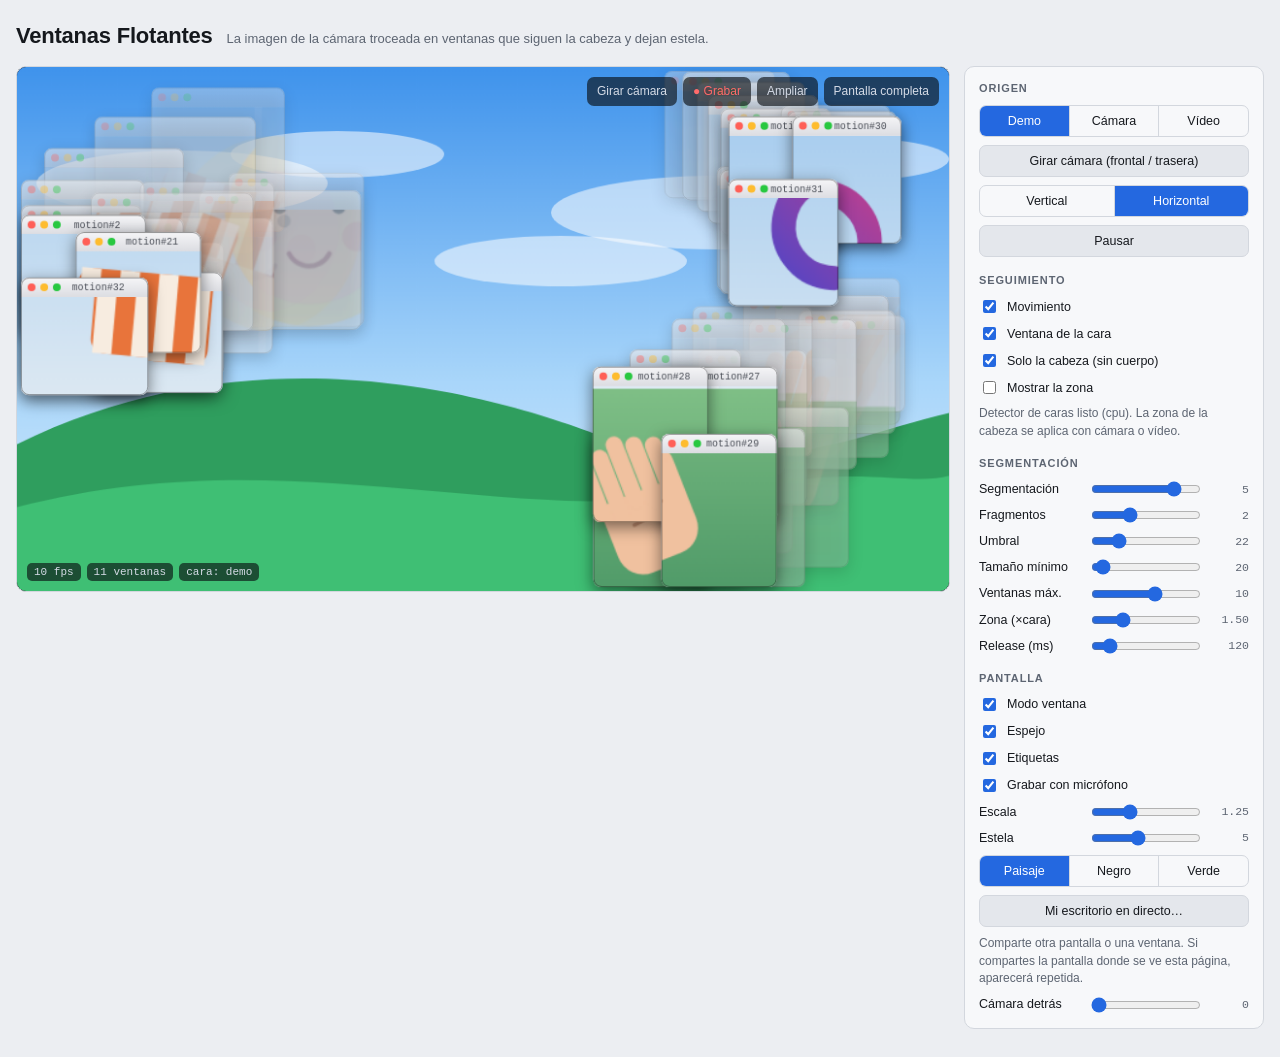
==== ventanas/index.html @ 67098de1 "Añade Ventanas Flotantes (PWA) en /ventanas Co-Authored-By: Claude Sonnet 5.5 <noreply@anthropic.com" ====
<!doctype html><html lang="es"><head><meta charset="utf-8">
<meta name="viewport" content="width=device-width,initial-scale=1,viewport-fit=cover">
<meta name="theme-color" content="#101216"><meta name="mobile-web-app-capable" content="yes">
<link rel="manifest" href="manifest.webmanifest"><link rel="icon" href="icon-192.png"><link rel="apple-touch-icon" href="icon-192.png">
<style>:root{color-scheme:light dark}body{margin:0;font-size:14px}</style></head><body><title>Ventanas Flotantes</title>
<meta name="claude:viewport-fit-sides" content="cover">
<style>
/* Concepto: escenario 16:9 a la izquierda y un inspector estilo macOS a la derecha. La cámara se trocea en ventanas con barra de título que siguen el movimiento de la cabeza y dejan estela. */
:root {
  --bg: #eceef2;
  --panel: #f7f8fa;
  --fg: #15181d;
  --muted: #5d6572;
  --line: #d3d7de;
  --accent: #2468e0;
  --accent-fg: #ffffff;
  --stage: #0b0d11;
  --chip: #e4e7ec;
  --warn: #8f5200;
  --hud-bg: rgba(8, 10, 14, 0.62);
  --hud-fg: #d5dbe6;
  --mono: ui-monospace, SFMono-Regular, Menlo, Consolas, monospace;
  --sans: -apple-system, BlinkMacSystemFont, "Segoe UI", Roboto, Helvetica, Arial, sans-serif;
}
@media (prefers-color-scheme: dark) {
  :root:not([data-theme="light"]) {
    --bg: #101216; --panel: #1a1d23; --fg: #e8ebf0; --muted: #9aa3b0; --line: #2b3039;
    --accent: #6ea2ff; --accent-fg: #0b1220; --stage: #06070a; --chip: #242932; --warn: #e0a24a;
    color-scheme: dark;
  }
}
:root[data-theme="dark"] {
  --bg: #101216; --panel: #1a1d23; --fg: #e8ebf0; --muted: #9aa3b0; --line: #2b3039;
  --accent: #6ea2ff; --accent-fg: #0b1220; --stage: #06070a; --chip: #242932; --warn: #e0a24a;
  color-scheme: dark;
}
body { background: var(--bg); color: var(--fg); font-family: var(--sans); font-size: 14px; line-height: 1.45; }
.app {
  max-width: 1280px; margin: 0 auto; padding-block: 20px 28px;
  padding-left: max(16px, env(safe-area-inset-left, 0px));
  padding-right: max(16px, env(safe-area-inset-right, 0px));
}
header { display: flex; flex-wrap: wrap; align-items: baseline; gap: 4px 14px; margin-bottom: 14px; }
h1 { font-size: 22px; font-weight: 650; letter-spacing: -0.01em; margin: 0; text-wrap: balance; }
.sub { margin: 0; color: var(--muted); font-size: 13px; }
.grid { display: grid; grid-template-columns: minmax(0, 1fr) 300px; gap: 16px; align-items: start; }
@media (max-width: 820px) { .grid { grid-template-columns: minmax(0, 1fr); } }
.stage-wrap {
  position: relative; background: var(--stage); border: 1px solid var(--line);
  border-radius: 10px; overflow: hidden; aspect-ratio: var(--ar, 16 / 9); max-width: 100%; width: min(100%, calc(78svh * var(--arn, 1.78))); margin-inline: auto;
}
canvas { width: 100%; height: 100%; display: block; }
.hud { position: absolute; left: 10px; bottom: 10px; display: flex; flex-wrap: wrap; gap: 6px; font: 11px var(--mono); font-variant-numeric: tabular-nums; }
.hud span { background: var(--hud-bg); color: var(--hud-fg); padding: 3px 7px; border-radius: 5px; }
.msg {
  position: absolute; left: 12px; right: 12px; top: 12px; background: var(--panel); color: var(--fg);
  border: 1px solid var(--line); border-radius: 8px; padding: 10px 12px; font-size: 12.5px;
}
.msg strong { color: var(--warn); }
.panel { background: var(--panel); border: 1px solid var(--line); border-radius: 10px; padding: 14px; display: flex; flex-direction: column; gap: 16px; min-width: 0; }
.panel h2 { margin: 0 0 8px; font-size: 11px; font-weight: 600; text-transform: uppercase; letter-spacing: 0.08em; color: var(--muted); }
.stack { display: flex; flex-direction: column; gap: 8px; }
.seg { display: flex; border: 1px solid var(--line); border-radius: 7px; overflow: hidden; }
.seg button { flex: 1; border: 0; background: transparent; color: var(--fg); font: inherit; font-size: 12.5px; padding: 6px 4px; cursor: pointer; }
.seg button + button { border-left: 1px solid var(--line); }
.seg button[aria-pressed="true"] { background: var(--accent); color: var(--accent-fg); }
button:focus-visible, input:focus-visible { outline: 2px solid var(--accent); outline-offset: 2px; }
.btn { border: 1px solid var(--line); background: var(--chip); color: var(--fg); font: inherit; font-size: 12.5px; padding: 6px 10px; border-radius: 7px; cursor: pointer; }
.btn:hover { border-color: var(--accent); }
.row { display: grid; grid-template-columns: 104px minmax(0, 1fr) 40px; gap: 8px; align-items: center; font-size: 12.5px; }
.row output { font: 11.5px var(--mono); font-variant-numeric: tabular-nums; text-align: right; color: var(--muted); }
.check { display: flex; align-items: center; gap: 8px; font-size: 12.5px; }
input[type="range"], input[type="checkbox"] { accent-color: var(--accent); }
input[type="range"] { width: 100%; min-width: 0; margin: 0; }
.note { margin: 0; font-size: 12px; color: var(--muted); }
.tools { position: absolute; left: 10px; right: 10px; top: 10px; display: flex; flex-wrap: wrap; justify-content: flex-end; gap: 6px; z-index: 6; transition: opacity .25s; }
.tools .btn { background: var(--hud-bg); color: var(--hud-fg); border-color: transparent; font-size: 12px; padding: 5px 9px; }
.btn.rec { color: #ff6b6b; }
.btn.rec.on { background: #d93025; color: #fff; }
.tools .btn.rec.on { background: #d93025; color: #fff; }
.tools .btn:hover { border-color: var(--hud-fg); }
.msg { top: 50px; }
.shell.full { position: fixed; inset: 0; z-index: 100; background: #000; }
.shell.full .grid { display: block; height: 100%; }
.shell.full .stage-wrap { width: 100%; max-width: none; margin: 0; height: 100%; aspect-ratio: auto; border: 0; border-radius: 0; background: #000; }
.shell.full canvas { object-fit: contain; }
.shell.full .panel { display: none; }
.shell.full.show-panel .panel { display: flex; position: absolute; right: 12px; top: 56px; width: min(300px, calc(100% - 24px)); max-height: calc(100% - 72px); overflow: auto; z-index: 7; }
.shell.full.idle { cursor: none; }
.shell.full.idle .tools { opacity: 0; pointer-events: none; }
@media (pointer: coarse) {
  .btn, .tools .btn { font-size: 14px; padding: 10px 12px; }
  .seg button { padding: 11px 4px; font-size: 14px; }
  .check { font-size: 14px; padding: 4px 0; }
  .row { font-size: 14px; }
  input[type="range"] { height: 30px; }
  input[type="checkbox"] { width: 20px; height: 20px; }
}
@media (max-width: 820px) { .app { padding-block: 10px 20px; } .sub { display: none; } h1 { font-size: 19px; } header { margin-bottom: 8px; } }
</style>

<main class="app">
  <header>
    <h1>Ventanas Flotantes</h1>
    <p class="sub">La imagen de la cámara troceada en ventanas que siguen la cabeza y dejan estela.</p>
  </header>

  <div class="shell" id="shell">
  <div class="grid">
    <section class="stage-wrap" aria-label="Escenario">
      <canvas id="stage" width="960" height="540"></canvas>
      <div class="tools">
        <button type="button" class="btn flipBtn" id="flipTool" title="Cámara frontal o trasera">Girar cámara</button>
        <button type="button" class="btn rec" id="recBtn" title="Tecla R">● Grabar</button>
        <button type="button" class="btn" id="expand" title="Llena el reproductor">Ampliar</button>
        <button type="button" class="btn" id="fsBtn" title="Tecla F">Pantalla completa</button>
        <button type="button" class="btn" id="ctrlBtn" hidden title="Tecla P">Controles</button>
        <button type="button" class="btn" id="exitBtn" hidden title="Tecla Esc">Salir</button>
      </div>
      <div class="hud"><span id="fps">-- fps</span><span id="count">0 ventanas</span><span id="faceStat">cara: --</span></div>
      <div class="msg" id="msg" hidden></div>
    </section>

    <aside class="panel" aria-label="Controles">
      <div>
        <h2>Origen</h2>
        <div class="stack">
          <div class="seg" role="group" aria-label="Origen de vídeo">
            <button type="button" data-src="demo" aria-pressed="true">Demo</button>
            <button type="button" data-src="camera" aria-pressed="false">Cámara</button>
            <button type="button" data-src="file" aria-pressed="false">Vídeo</button>
          </div>
          <button type="button" class="btn" id="pick" hidden>Elegir un vídeo…</button>
          <input type="file" id="file" accept="video/*" hidden>
          <button type="button" class="btn flipBtn">Girar cámara (frontal / trasera)</button>
          <div class="seg" role="group" aria-label="Formato"><button type="button" data-ar="v" aria-pressed="false">Vertical</button><button type="button" data-ar="h" aria-pressed="false">Horizontal</button></div>
          <button type="button" class="btn" id="pause">Pausar</button>
        </div>
      </div>

      <div>
        <h2>Seguimiento</h2>
        <div class="stack">
          <label class="check"><input type="checkbox" id="trackMotion" checked> Movimiento</label>
          <label class="check"><input type="checkbox" id="trackFace" checked disabled> Ventana de la cara</label>
          <label class="check"><input type="checkbox" id="roiOnly" checked disabled> Solo la cabeza (sin cuerpo)</label>
          <label class="check"><input type="checkbox" id="showZone"> Mostrar la zona</label>
          <p class="note" id="faceNote" hidden></p>
        </div>
      </div>

      <div>
        <h2>Segmentación</h2>
        <div class="stack">
          <label class="row" for="seg"><span>Segmentación</span><input type="range" id="seg" min="1" max="6" value="5"><output id="segO">5</output></label>
          <label class="row" for="split"><span>Fragmentos</span><input type="range" id="split" min="1" max="4" value="2"><output id="splitO">2</output></label>
          <label class="row" for="thr"><span>Umbral</span><input type="range" id="thr" min="6" max="80" value="22"><output id="thrO">22</output></label>
          <label class="row" for="minSize"><span>Tamaño mínimo</span><input type="range" id="minSize" min="4" max="400" value="20"><output id="minSizeO">20</output></label>
          <label class="row" for="maxWin"><span>Ventanas máx.</span><input type="range" id="maxWin" min="1" max="16" value="10"><output id="maxWinO">10</output></label>
          <label class="row" for="zone"><span>Zona (×cara)</span><input type="range" id="zone" min="100" max="300" value="150"><output id="zoneO">1.50</output></label>
          <label class="row" for="release"><span>Release (ms)</span><input type="range" id="release" min="0" max="1000" step="10" value="120"><output id="releaseO">120</output></label>
        </div>
      </div>

      <div>
        <h2>Pantalla</h2>
        <div class="stack">
          <label class="check"><input type="checkbox" id="windowed" checked> Modo ventana</label>
          <label class="check"><input type="checkbox" id="mirror" checked> Espejo</label>
          <label class="check"><input type="checkbox" id="labels" checked> Etiquetas</label>
          <label class="check"><input type="checkbox" id="recAudio" checked> Grabar con micrófono</label>
          <label class="row" for="scale"><span>Escala</span><input type="range" id="scale" min="60" max="260" value="125"><output id="scaleO">1.25</output></label>
          <label class="row" for="trail"><span>Estela</span><input type="range" id="trail" min="0" max="12" value="5"><output id="trailO">5</output></label>
          <div class="seg" role="group" aria-label="Fondo del escenario"><button type="button" data-wall="landscape" aria-pressed="true">Paisaje</button><button type="button" data-wall="black" aria-pressed="false">Negro</button><button type="button" data-wall="green" aria-pressed="false">Verde</button></div>
          <button type="button" class="btn" data-wall="live" aria-pressed="false" id="liveDesk">Mi escritorio en directo…</button>
          <p class="note" id="liveNote">Comparte otra pantalla o una ventana. Si compartes la pantalla donde se ve esta página, aparecerá repetida.</p>
          <label class="row" for="bg"><span>Cámara detrás</span><input type="range" id="bg" min="0" max="100" value="0"><output id="bgO">0</output></label>
        </div>
      </div>
    </aside>
  </div>
  </div>
</main>

<script>/*
  Face-API
  homepage: <https://github.com/vladmandic/face-api>
  author: <https://github.com/vladmandic>'
*/

"use strict";var faceapi=(()=>{var ux=Object.defineProperty;var YD=Object.getOwnPropertyDescriptor;var ZD=Object.getOwnPropertyNames;var JD=Object.prototype.hasOwnProperty;var QD=(e=>typeof require!="undefined"?require:typeof Proxy!="undefined"?new Proxy(e,{get:(t,n)=>(typeof require!="undefined"?require:t)[n]}):e)(function(e){if(typeof require!="undefined")return require.apply(this,arguments);throw new Error('Dynamic require of "'+e+'" is not supported')});var Dh=(e,t)=>{for(var n in t)ux(e,n,{get:t[n],enumerable:!0})},eR=(e,t,n,a)=>{if(t&&typeof t=="object"||typeof t=="function")for(let r of ZD(t))!JD.call(e,r)&&r!==n&&ux(e,r,{get:()=>t[r],enumerable:!(a=YD(t,r))||a.enumerable});return e};var tR=e=>eR(ux({},"__esModule",{value:!0}),e);var ige={};Dh(ige,{AgeGenderNet:()=>Kd,BoundingBox:()=>sl,Box:()=>ot,ComposableTask:()=>Sa,ComputeAllFaceDescriptorsTask:()=>Xr,ComputeFaceDescriptorsTaskBase:()=>Jd,ComputeSingleFaceDescriptorTask:()=>Yr,DetectAllFaceLandmarksTask:()=>eh,DetectAllFacesTask:()=>Up,DetectFaceLandmarksTaskBase:()=>Qd,DetectFacesTaskBase:()=>nh,DetectSingleFaceLandmarksTask:()=>th,DetectSingleFaceTask:()=>ah,Dimensions:()=>wn,FACE_EXPRESSION_LABELS:()=>Ok,FaceDetection:()=>vt,FaceDetectionNet:()=>Gk,FaceExpressionNet:()=>jd,FaceExpressions:()=>qr,FaceLandmark68Net:()=>ml,FaceLandmark68TinyNet:()=>Xd,FaceLandmarkNet:()=>Bk,FaceLandmarks:()=>ia,FaceLandmarks5:()=>Ik,FaceLandmarks68:()=>ol,FaceMatch:()=>Ep,FaceMatcher:()=>rh,FaceRecognitionNet:()=>fl,Gender:()=>vg,LabeledBox:()=>Ap,LabeledFaceDescriptors:()=>vr,NetInput:()=>kr,NeuralNetwork:()=>pn,ObjectDetection:()=>Ur,Point:()=>Re,PredictedBox:()=>Sk,Rect:()=>il,SsdMobilenetv1:()=>Ls,SsdMobilenetv1Options:()=>Ia,TinyFaceDetector:()=>vl,TinyFaceDetectorOptions:()=>Zd,TinyYolov2:()=>yl,TinyYolov2Options:()=>er,allFaces:()=>age,allFacesSsdMobilenetv1:()=>fD,allFacesTinyYolov2:()=>nge,awaitMediaLoaded:()=>Fk,bufferToImage:()=>$k,computeFaceDescriptor:()=>Vfe,createCanvas:()=>cl,createCanvasFromMedia:()=>Ud,createFaceDetectionNet:()=>Mfe,createFaceRecognitionNet:()=>Sfe,createSsdMobilenetv1:()=>eD,createTinyFaceDetector:()=>rge,createTinyYolov2:()=>Lfe,detectAllFaces:()=>Eg,detectFaceLandmarks:()=>hD,detectFaceLandmarksTiny:()=>Bfe,detectLandmarks:()=>ege,detectSingleFace:()=>tge,draw:()=>zk,env:()=>tt,euclideanDistance:()=>jk,extendWithAge:()=>Sg,extendWithFaceDescriptor:()=>Ig,extendWithFaceDetection:()=>ll,extendWithFaceExpressions:()=>gg,extendWithFaceLandmarks:()=>zp,extendWithGender:()=>Ng,extractFaceTensors:()=>Dp,extractFaces:()=>$p,fetchImage:()=>pfe,fetchJson:()=>Mk,fetchNetWeights:()=>cfe,fetchOrThrow:()=>Hr,fetchVideo:()=>dfe,getContext2dOrThrow:()=>Hn,getMediaDimensions:()=>pl,imageTensorToCanvas:()=>Dk,imageToSquare:()=>Rk,inverseSigmoid:()=>afe,iou:()=>xk,isMediaElement:()=>lg,isMediaLoaded:()=>Vd,isWithAge:()=>Nfe,isWithFaceDetection:()=>wr,isWithFaceExpressions:()=>Lk,isWithFaceLandmarks:()=>hl,isWithGender:()=>Tfe,loadAgeGenderModel:()=>Zfe,loadFaceDetectionModel:()=>Jfe,loadFaceExpressionModel:()=>Yfe,loadFaceLandmarkModel:()=>jfe,loadFaceLandmarkTinyModel:()=>Kfe,loadFaceRecognitionModel:()=>Xfe,loadSsdMobilenetv1Model:()=>mD,loadTinyFaceDetectorModel:()=>Hfe,loadTinyYolov2Model:()=>qfe,loadWeightMap:()=>Pk,locateFaces:()=>Qfe,matchDimensions:()=>hfe,minBbox:()=>vk,nets:()=>nt,nonMaxSuppression:()=>wk,normalize:()=>Ja,padToSquare:()=>kk,predictAgeAndGender:()=>Gfe,recognizeFaceExpressions:()=>Ufe,resizeResults:()=>gD,resolveInput:()=>ul,shuffleArray:()=>nfe,sigmoid:()=>zd,ssdMobilenetv1:()=>dD,tf:()=>Oe,tinyFaceDetector:()=>zfe,tinyYolov2:()=>Wfe,toNetInput:()=>wt,utils:()=>yk,validateConfig:()=>Hk,version:()=>sge});var Oe={};Dh(Oe,{Abs:()=>lu,Acos:()=>Ti,Acosh:()=>Ci,AdadeltaOptimizer:()=>Gw,AdagradOptimizer:()=>Hw,AdamOptimizer:()=>qw,AdamaxOptimizer:()=>jw,Add:()=>Is,AddN:()=>_i,All:()=>uu,Any:()=>pu,ArgMax:()=>cu,ArgMin:()=>du,Asin:()=>Ei,Asinh:()=>Ai,Atan:()=>Fi,Atan2:()=>Di,Atanh:()=>$i,AvgPool:()=>Ri,AvgPool3D:()=>hu,AvgPool3DGrad:()=>Lc,AvgPoolGrad:()=>Oc,BackendWasm:()=>E$,BatchMatMul:()=>Mi,BatchToSpaceND:()=>mu,Bincount:()=>fu,BitwiseAnd:()=>gu,BroadcastArgs:()=>zc,BroadcastTo:()=>aN,Callback:()=>DC,CallbackList:()=>M2,Cast:()=>Pi,Ceil:()=>Oi,ClipByValue:()=>Ss,Complex:()=>Om,ComplexAbs:()=>Wc,Concat:()=>bu,Conv2D:()=>Li,Conv2DBackpropFilter:()=>Lm,Conv2DBackpropInput:()=>zi,Conv3D:()=>Wi,Conv3DBackpropFilterV2:()=>yu,Conv3DBackpropInputV2:()=>xu,Cos:()=>Bi,Cosh:()=>Vi,CropAndResize:()=>wu,Cumprod:()=>vu,Cumsum:()=>Ui,CustomCallback:()=>O2,DataStorage:()=>Rm,DenseBincount:()=>Bc,DepthToSpace:()=>ku,DepthwiseConv2dNative:()=>Gi,DepthwiseConv2dNativeBackpropFilter:()=>zm,DepthwiseConv2dNativeBackpropInput:()=>Wm,Diag:()=>Vc,Dilation2D:()=>Hi,Dilation2DBackpropFilter:()=>Ul,Dilation2DBackpropInput:()=>Vl,Draw:()=>Av,ENV:()=>_v,EarlyStopping:()=>RC,Einsum:()=>Bm,Elu:()=>ji,EluGrad:()=>Iu,Environment:()=>tN,Equal:()=>Su,Erf:()=>Ki,Exp:()=>Xi,ExpandDims:()=>Nu,Expm1:()=>Yi,FFT:()=>Vm,Fill:()=>Uc,FlipLeftRight:()=>Tu,Floor:()=>Zi,FloorDiv:()=>Ji,FromPixels:()=>im,FusedBatchNorm:()=>Qi,FusedConv2D:()=>li,FusedDepthwiseConv2D:()=>ui,GPGPUContext:()=>tm,GatherNd:()=>_u,GatherV2:()=>Cu,GraphModel:()=>$1,Greater:()=>Eu,GreaterEqual:()=>eo,History:()=>P2,IFFT:()=>Um,Identity:()=>to,Imag:()=>Gm,InputSpec:()=>Bt,IsFinite:()=>no,IsInf:()=>ao,IsNan:()=>ro,KernelBackend:()=>Mc,LRN:()=>lo,LRNGrad:()=>Pu,LayerVariable:()=>_2,LayersModel:()=>Dr,LeakyRelu:()=>so,Less:()=>Au,LessEqual:()=>Fu,LinSpace:()=>$u,Log:()=>io,Log1p:()=>oo,LogSoftmax:()=>sN,LogicalAnd:()=>Du,LogicalNot:()=>Ru,LogicalOr:()=>Mu,LogicalXor:()=>rN,LowerBound:()=>qR,MathBackendCPU:()=>Yf,MathBackendWebGL:()=>Qf,MatrixBandPart:()=>jR,Max:()=>uo,MaxPool:()=>co,MaxPool3D:()=>Ou,MaxPool3DGrad:()=>Hc,MaxPoolGrad:()=>Gc,MaxPoolWithArgmax:()=>qc,Maximum:()=>po,Mean:()=>ho,Min:()=>mo,Minimum:()=>fo,MirrorPad:()=>go,Mod:()=>bo,MomentumOptimizer:()=>Kw,Multinomial:()=>Lu,Multiply:()=>yo,Neg:()=>zu,NonMaxSuppressionV3:()=>Bu,NonMaxSuppressionV4:()=>Vu,NonMaxSuppressionV5:()=>Uu,NotEqual:()=>Wu,OP_SCOPE_SUFFIX:()=>Dv,OneHot:()=>xo,OnesLike:()=>Gu,Optimizer:()=>zr,OptimizerConstructors:()=>c2,Pack:()=>Hu,PadV2:()=>vo,Pool:()=>KR,Pow:()=>wo,Prelu:()=>ko,Prod:()=>Io,RMSPropOptimizer:()=>Xw,RNN:()=>br,RaggedGather:()=>Hm,RaggedRange:()=>qm,RaggedTensorToTensor:()=>jm,Range:()=>jc,Rank:()=>_x,Real:()=>Km,RealDiv:()=>qi,Reciprocal:()=>So,Reduction:()=>In,Relu:()=>No,Relu6:()=>_o,Reshape:()=>qu,ResizeBilinear:()=>Co,ResizeBilinearGrad:()=>Ku,ResizeNearestNeighbor:()=>To,ResizeNearestNeighborGrad:()=>ju,Reverse:()=>Eo,RotateWithOffset:()=>up,Round:()=>Ao,Rsqrt:()=>Fo,SGDOptimizer:()=>Af,ScatterNd:()=>Xu,SearchSorted:()=>Zu,Select:()=>Ju,Selu:()=>$o,Sequential:()=>tu,Sigmoid:()=>Po,Sign:()=>Mo,Sin:()=>Do,Sinh:()=>Ro,Slice:()=>Qu,Softmax:()=>Wo,Softplus:()=>Oo,SpaceToBatchND:()=>ep,SparseFillEmptyRows:()=>Kc,SparseReshape:()=>np,SparseSegmentMean:()=>Xc,SparseSegmentSum:()=>Yc,SparseToDense:()=>ap,SplitV:()=>tp,Sqrt:()=>Lo,Square:()=>Zc,SquaredDifference:()=>Bo,StaticRegexReplace:()=>Jc,Step:()=>Ts,StridedSlice:()=>rp,StringNGrams:()=>Qc,StringSplit:()=>ed,StringToHashBucketFast:()=>td,Sub:()=>Vo,Sum:()=>zo,SymbolicTensor:()=>Va,Tan:()=>Uo,Tanh:()=>Go,Tensor:()=>Te,TensorBuffer:()=>Vt,TensorScatterUpdate:()=>Yu,Tile:()=>Ns,TopK:()=>sp,Transform:()=>ip,Transpose:()=>$r,Unique:()=>nd,Unpack:()=>op,UnsortedSegmentSum:()=>ad,UpperBound:()=>XR,Variable:()=>hs,ZerosLike:()=>lp,_FusedMatMul:()=>oi,abs:()=>Wt,acos:()=>Lv,acosh:()=>zv,add:()=>X,addN:()=>AN,all:()=>Qm,any:()=>kc,argMax:()=>di,argMin:()=>Wv,asin:()=>Bv,asinh:()=>Vv,atan:()=>Uv,atan2:()=>Gv,atanh:()=>Hv,avgPool:()=>xa,avgPool3d:()=>jv,backend:()=>EN,backend_util:()=>N,basicLSTMCell:()=>RN,batchNorm:()=>_s,batchNorm2d:()=>Kv,batchNorm3d:()=>Xv,batchNorm4d:()=>Yv,batchToSpaceND:()=>pd,bincount:()=>Zv,bitwiseAnd:()=>MN,booleanMaskAsync:()=>NT,broadcastArgs:()=>PN,broadcastTo:()=>ri,broadcast_util:()=>pp,browser:()=>Ko,buffer:()=>ze,callbacks:()=>Dq,cast:()=>se,ceil:()=>Jv,clipByValue:()=>sn,clone:()=>or,complex:()=>Rr,concat:()=>et,concat1d:()=>Qv,concat2d:()=>ew,concat3d:()=>tw,concat4d:()=>nw,constraints:()=>F2,conv1d:()=>ef,conv2d:()=>Rt,conv2dTranspose:()=>tf,conv3d:()=>rw,conv3dTranspose:()=>sw,copyRegisteredKernels:()=>QR,cos:()=>cd,cosh:()=>nf,cosineWindow:()=>Nf,cumprod:()=>Nc,cumsum:()=>af,customGrad:()=>cr,data:()=>a_,denseBincount:()=>dm,deprecationWarn:()=>Ov,depthToSpace:()=>iw,depthwiseConv2d:()=>Es,deregisterOp:()=>Pq,device_util:()=>od,diag:()=>LN,dilation2d:()=>ow,disableDeprecationWarnings:()=>cP,dispose:()=>_e,disposeVariables:()=>dP,div:()=>he,divNoNan:()=>lw,dot:()=>uw,dropout:()=>zw,einsum:()=>WN,elu:()=>cp,enableDebugMode:()=>pP,enableProdMode:()=>uP,enclosingPowerOfTwo:()=>Ww,engine:()=>Aa,ensureShape:()=>BN,env:()=>G,equal:()=>ta,erf:()=>pw,euclideanNorm:()=>hw,exp:()=>yn,expandDims:()=>nn,expm1:()=>mw,eye:()=>rf,fft:()=>vd,fill:()=>xn,findBackend:()=>xP,findBackendFactory:()=>vP,floor:()=>hp,floorDiv:()=>Jm,forceHalfFloat:()=>IA,fused:()=>Zl,gather:()=>mp,gatherND:()=>ET,gather_util:()=>Jw,getBackend:()=>bP,getGradient:()=>Tx,getKernel:()=>om,getKernelsForBackend:()=>lm,getThreadsCount:()=>jme,gpgpu_util:()=>tA,grad:()=>g3,grads:()=>b3,greater:()=>_n,greaterEqual:()=>Or,ifft:()=>Yl,imag:()=>dd,image:()=>ea,inTopKAsync:()=>AT,initializers:()=>$2,input:()=>Z2,io:()=>jt,irfft:()=>xf,isFinite:()=>fw,isInf:()=>gw,isNaN:()=>bw,keep:()=>qt,kernel_impls:()=>gr,layers:()=>D2,leakyRelu:()=>hd,less:()=>ql,lessEqual:()=>As,linalg:()=>Uw,linspace:()=>qN,loadGraphModel:()=>Vj,loadGraphModelSync:()=>Uj,loadLayersModel:()=>EH,localResponseNormalization:()=>yw,log:()=>na,log1p:()=>md,logSigmoid:()=>xw,logSoftmax:()=>of,logSumExp:()=>lf,logicalAnd:()=>Da,logicalNot:()=>fd,logicalOr:()=>uf,logicalXor:()=>vw,losses:()=>VT,lowerBound:()=>KN,matMul:()=>$e,math:()=>JT,max:()=>ga,maxPool:()=>Mt,maxPool3d:()=>ww,maxPoolWithArgmax:()=>XN,maximum:()=>fr,mean:()=>Et,memory:()=>cm,meshgrid:()=>YN,metrics:()=>AC,min:()=>Hl,minimum:()=>fs,mirrorPad:()=>kw,mod:()=>Iw,model:()=>$H,models:()=>FC,moments:()=>gd,movingAverage:()=>TT,mul:()=>z,multiRNNCell:()=>ZN,multinomial:()=>JN,neg:()=>yt,nextFrame:()=>Qw,norm:()=>dp,notEqual:()=>gi,oneHot:()=>jl,ones:()=>Qn,onesLike:()=>aa,op:()=>L,outerProduct:()=>QN,pad:()=>va,pad1d:()=>eT,pad2d:()=>tT,pad3d:()=>nT,pad4d:()=>aT,pool:()=>Sw,pow:()=>Mr,prelu:()=>yd,print:()=>Pv,prod:()=>Nw,profile:()=>hP,raggedGather:()=>rT,raggedRange:()=>sT,raggedTensorToTensor:()=>iT,rand:()=>oT,randomGamma:()=>cT,randomNormal:()=>cf,randomStandardNormal:()=>dT,randomUniform:()=>Fs,randomUniformInt:()=>hT,range:()=>bi,ready:()=>gP,real:()=>Kl,reciprocal:()=>Aw,registerBackend:()=>Zm,registerCallbackConstructor:()=>RH,registerGradient:()=>iN,registerKernel:()=>rd,registerOp:()=>Mq,regularizers:()=>$C,relu:()=>Ke,relu6:()=>df,removeBackend:()=>yP,reshape:()=>W,reverse:()=>ya,reverse1d:()=>mT,reverse2d:()=>fT,reverse3d:()=>gT,reverse4d:()=>bT,rfft:()=>wd,round:()=>hf,rsqrt:()=>mf,scalar:()=>ve,scatterND:()=>CT,scatter_util:()=>wf,searchSorted:()=>pf,selu:()=>ff,separableConv2d:()=>$s,sequential:()=>DH,serialization:()=>ne,setBackend:()=>fP,setPlatform:()=>wP,setThreadsCount:()=>qme,setWasmPath:()=>Gme,setWasmPaths:()=>Hme,setWebGLContext:()=>NE,setdiff1dAsync:()=>yT,shared:()=>P1,sigmoid:()=>fa,sign:()=>Fw,signal:()=>BT,sin:()=>gf,sinh:()=>bf,slice:()=>Ue,slice1d:()=>xd,slice2d:()=>yf,slice3d:()=>qo,slice4d:()=>Xl,slice_util:()=>Xt,softmax:()=>Xa,softplus:()=>Ho,spaceToBatchND:()=>bd,sparse:()=>UT,sparseToDense:()=>_T,spectral:()=>WT,split:()=>zn,sqrt:()=>mn,square:()=>ut,squaredDifference:()=>vf,squeeze:()=>Ds,stack:()=>Dt,step:()=>jo,stridedSlice:()=>$w,string:()=>GT,sub:()=>pe,sum:()=>fe,sumOutType:()=>Ym,tan:()=>Dw,tanh:()=>mi,tensor:()=>bn,tensor1d:()=>je,tensor2d:()=>$a,tensor3d:()=>kd,tensor4d:()=>Ma,tensor5d:()=>xT,tensor6d:()=>vT,tensorScatterUpdate:()=>kT,tensor_util:()=>Ua,test_util:()=>lT,tidy:()=>P,tile:()=>Ln,time:()=>mP,topk:()=>Mw,train:()=>Xs,transpose:()=>De,truncatedNormal:()=>If,unique:()=>Pw,unregisterGradient:()=>JR,unregisterKernel:()=>ZR,unsortedSegmentSum:()=>Sf,unstack:()=>ct,upcastType:()=>ba,upperBound:()=>IT,util:()=>w,valueAndGrad:()=>y3,valueAndGrads:()=>x3,variable:()=>Ow,variableGrads:()=>jN,version:()=>efe,version_converter:()=>Hj,version_core:()=>LB,version_cpu:()=>UK,version_layers:()=>w0,version_wasm:()=>Kme,version_webgl:()=>$Q,webgl:()=>DQ,webgl_util:()=>SE,where:()=>rn,whereAsync:()=>Lw,zeros:()=>Nt,zerosLike:()=>qe});var nR=Object.create,Sv=Object.defineProperty,aR=Object.getOwnPropertyDescriptor,rR=Object.getOwnPropertyNames,sR=Object.getPrototypeOf,iR=Object.prototype.hasOwnProperty,Gt=(e,t)=>()=>(t||e((t={exports:{}}).exports,t),t.exports),Ee=(e,t)=>{for(var n in t)Sv(e,n,{get:t[n],enumerable:!0})},oR=(e,t,n,a)=>{if(t&&typeof t=="object"||typeof t=="function")for(let r of rR(t))!iR.call(e,r)&&r!==n&&Sv(e,r,{get:()=>t[r],enumerable:!(a=aR(t,r))||a.enumerable});return e},ks=(e,t,n)=>(n=e!=null?nR(sR(e)):{},oR(t||!e||!e.__esModule?Sv(n,"default",{value:e,enumerable:!0}):n,e)),lR=Gt((e,t)=>{t.exports=a;var n=null;try{n=new WebAssembly.Instance(new WebAssembly.Module(new Uint8Array([0,97,115,109,1,0,0,0,1,13,2,96,0,1,127,96,4,127,127,127,127,1,127,3,7,6,0,1,1,1,1,1,6,6,1,127,1,65,0,11,7,50,6,3,109,117,108,0,1,5,100,105,118,95,115,0,2,5,100,105,118,95,117,0,3,5,114,101,109,95,115,0,4,5,114,101,109,95,117,0,5,8,103,101,116,95,104,105,103,104,0,0,10,191,1,6,4,0,35,0,11,36,1,1,126,32,0,173,32,1,173,66,32,134,132,32,2,173,32,3,173,66,32,134,132,126,34,4,66,32,135,167,36,0,32,4,167,11,36,1,1,126,32,0,173,32,1,173,66,32,134,132,32,2,173,32,3,173,66,32,134,132,127,34,4,66,32,135,167,36,0,32,4,167,11,36,1,1,126,32,0,173,32,1,173,66,32,134,132,32,2,173,32,3,173,66,32,134,132,128,34,4,66,32,135,167,36,0,32,4,167,11,36,1,1,126,32,0,173,32,1,173,66,32,134,132,32,2,173,32,3,173,66,32,134,132,129,34,4,66,32,135,167,36,0,32,4,167,11,36,1,1,126,32,0,173,32,1,173,66,32,134,132,32,2,173,32,3,173,66,32,134,132,130,34,4,66,32,135,167,36,0,32,4,167,11])),{}).exports}catch(S){}function a(S,M,B){this.low=S|0,this.high=M|0,this.unsigned=!!B}a.prototype.__isLong__,Object.defineProperty(a.prototype,"__isLong__",{value:!0});function r(S){return(S&&S.__isLong__)===!0}a.isLong=r;var s={},i={};function o(S,M){var B,U,H;return M?(S>>>=0,(H=0<=S&&S<256)&&(U=i[S],U)?U:(B=u(S,(S|0)<0?-1:0,!0),H&&(i[S]=B),B)):(S|=0,(H=-128<=S&&S<128)&&(U=s[S],U)?U:(B=u(S,S<0?-1:0,!1),H&&(s[S]=B),B))}a.fromInt=o;function l(S,M){if(isNaN(S))return M?v:x;if(M){if(S<0)return v;if(S>=g)return F}else{if(S<=-b)return D;if(S+1>=b)return E}return S<0?l(-S,M).neg():u(S%f|0,S/f|0,M)}a.fromNumber=l;function u(S,M,B){return new a(S,M,B)}a.fromBits=u;var p=Math.pow;function d(S,M,B){if(S.length===0)throw Error("empty string");if(S==="NaN"||S==="Infinity"||S==="+Infinity"||S==="-Infinity")return x;if(typeof M=="number"?(B=M,M=!1):M=!!M,B=B||10,B<2||36<B)throw RangeError("radix");var U;if((U=S.indexOf("-"))>0)throw Error("interior hyphen");if(U===0)return d(S.substring(1),M,B).neg();for(var H=l(p(B,8)),j=x,K=0;K<S.length;K+=8){var Z=Math.min(8,S.length-K),J=parseInt(S.substring(K,K+Z),B);if(Z<8){var ee=l(p(B,Z));j=j.mul(ee).add(l(J))}else j=j.mul(H),j=j.add(l(J))}return j.unsigned=M,j}a.fromString=d;function c(S,M){return typeof S=="number"?l(S,M):typeof S=="string"?d(S,M):u(S.low,S.high,typeof M=="boolean"?M:S.unsigned)}a.fromValue=c;var h=65536,m=1<<24,f=h*h,g=f*f,b=g/2,y=o(m),x=o(0);a.ZERO=x;var v=o(0,!0);a.UZERO=v;var I=o(1);a.ONE=I;var T=o(1,!0);a.UONE=T;var C=o(-1);a.NEG_ONE=C;var E=u(-1,2147483647,!1);a.MAX_VALUE=E;var F=u(-1,-1,!0);a.MAX_UNSIGNED_VALUE=F;var D=u(0,-2147483648,!1);a.MIN_VALUE=D;var $=a.prototype;$.toInt=function(){return this.unsigned?this.low>>>0:this.low},$.toNumber=function(){return this.unsigned?(this.high>>>0)*f+(this.low>>>0):this.high*f+(this.low>>>0)},$.toString=function(S){if(S=S||10,S<2||36<S)throw RangeError("radix");if(this.isZero())return"0";if(this.isNegative())if(this.eq(D)){var M=l(S),B=this.div(M),U=B.mul(M).sub(this);return B.toString(S)+U.toInt().toString(S)}else return"-"+this.neg().toString(S);for(var H=l(p(S,6),this.unsigned),j=this,K="";;){var Z=j.div(H),J=j.sub(Z.mul(H)).toInt()>>>0,ee=J.toString(S);if(j=Z,j.isZero())return ee+K;for(;ee.length<6;)ee="0"+ee;K=""+ee+K}},$.getHighBits=function(){return this.high},$.getHighBitsUnsigned=function(){return this.high>>>0},$.getLowBits=function(){return this.low},$.getLowBitsUnsigned=function(){return this.low>>>0},$.getNumBitsAbs=function(){if(this.isNegative())return this.eq(D)?64:this.neg().getNumBitsAbs();for(var S=this.high!=0?this.high:this.low,M=31;M>0&&!(S&1<<M);M--);return this.high!=0?M+33:M+1},$.isZero=function(){return this.high===0&&this.low===0},$.eqz=$.isZero,$.isNegative=function(){return!this.unsigned&&this.high<0},$.isPositive=function(){return this.unsigned||this.high>=0},$.isOdd=function(){return(this.low&1)===1},$.isEven=function(){return(this.low&1)===0},$.equals=function(S){return r(S)||(S=c(S)),this.unsigned!==S.unsigned&&this.high>>>31===1&&S.high>>>31===1?!1:this.high===S.high&&this.low===S.low},$.eq=$.equals,$.notEquals=function(S){return!this.eq(S)},$.neq=$.notEquals,$.ne=$.notEquals,$.lessThan=function(S){return this.comp(S)<0},$.lt=$.lessThan,$.lessThanOrEqual=function(S){return this.comp(S)<=0},$.lte=$.lessThanOrEqual,$.le=$.lessThanOrEqual,$.greaterThan=function(S){return this.comp(S)>0},$.gt=$.greaterThan,$.greaterThanOrEqual=function(S){return this.comp(S)>=0},$.gte=$.greaterThanOrEqual,$.ge=$.greaterThanOrEqual,$.compare=function(S){if(r(S)||(S=c(S)),this.eq(S))return 0;var M=this.isNegative(),B=S.isNegative();return M&&!B?-1:!M&&B?1:this.unsigned?S.high>>>0>this.high>>>0||S.high===this.high&&S.low>>>0>this.low>>>0?-1:1:this.sub(S).isNegative()?-1:1},$.comp=$.compare,$.negate=function(){return!this.unsigned&&this.eq(D)?D:this.not().add(I)},$.neg=$.negate,$.add=function(S){r(S)||(S=c(S));var M=this.high>>>16,B=this.high&65535,U=this.low>>>16,H=this.low&65535,j=S.high>>>16,K=S.high&65535,Z=S.low>>>16,J=S.low&65535,ee=0,ae=0,te=0,re=0;return re+=H+J,te+=re>>>16,re&=65535,te+=U+Z,ae+=te>>>16,te&=65535,ae+=B+K,ee+=ae>>>16,ae&=65535,ee+=M+j,ee&=65535,u(te<<16|re,ee<<16|ae,this.unsigned)},$.subtract=function(S){return r(S)||(S=c(S)),this.add(S.neg())},$.sub=$.subtract,$.multiply=function(S){if(this.isZero())return x;if(r(S)||(S=c(S)),n){var M=n.mul(this.low,this.high,S.low,S.high);return u(M,n.get_high(),this.unsigned)}if(S.isZero())return x;if(this.eq(D))return S.isOdd()?D:x;if(S.eq(D))return this.isOdd()?D:x;if(this.isNegative())return S.isNegative()?this.neg().mul(S.neg()):this.neg().mul(S).neg();if(S.isNegative())return this.mul(S.neg()).neg();if(this.lt(y)&&S.lt(y))return l(this.toNumber()*S.toNumber(),this.unsigned);var B=this.high>>>16,U=this.high&65535,H=this.low>>>16,j=this.low&65535,K=S.high>>>16,Z=S.high&65535,J=S.low>>>16,ee=S.low&65535,ae=0,te=0,re=0,ie=0;return ie+=j*ee,re+=ie>>>16,ie&=65535,re+=H*ee,te+=re>>>16,re&=65535,re+=j*J,te+=re>>>16,re&=65535,te+=U*ee,ae+=te>>>16,te&=65535,te+=H*J,ae+=te>>>16,te&=65535,te+=j*Z,ae+=te>>>16,te&=65535,ae+=B*ee+U*J+H*Z+j*K,ae&=65535,u(re<<16|ie,ae<<16|te,this.unsigned)},$.mul=$.multiply,$.divide=function(S){if(r(S)||(S=c(S)),S.isZero())throw Error("division by zero");if(n){if(!this.unsigned&&this.high===-2147483648&&S.low===-1&&S.high===-1)return this;var M=(this.unsigned?n.div_u:n.div_s)(this.low,this.high,S.low,S.high);return u(M,n.get_high(),this.unsigned)}if(this.isZero())return this.unsigned?v:x;var B,U,H;if(this.unsigned){if(S.unsigned||(S=S.toUnsigned()),S.gt(this))return v;if(S.gt(this.shru(1)))return T;H=v}else{if(this.eq(D)){if(S.eq(I)||S.eq(C))return D;if(S.eq(D))return I;var j=this.shr(1);return B=j.div(S).shl(1),B.eq(x)?S.isNegative()?I:C:(U=this.sub(S.mul(B)),H=B.add(U.div(S)),H)}else if(S.eq(D))return this.unsigned?v:x;if(this.isNegative())return S.isNegative()?this.neg().div(S.neg()):this.neg().div(S).neg();if(S.isNegative())return this.div(S.neg()).neg();H=x}for(U=this;U.gte(S);){B=Math.max(1,Math.floor(U.toNumber()/S.toNumber()));for(var K=Math.ceil(Math.log(B)/Math.LN2),Z=K<=48?1:p(2,K-48),J=l(B),ee=J.mul(S);ee.isNegative()||ee.gt(U);)B-=Z,J=l(B,this.unsigned),ee=J.mul(S);J.isZero()&&(J=I),H=H.add(J),U=U.sub(ee)}return H},$.div=$.divide,$.modulo=function(S){if(r(S)||(S=c(S)),n){var M=(this.unsigned?n.rem_u:n.rem_s)(this.low,this.high,S.low,S.high);return u(M,n.get_high(),this.unsigned)}return this.sub(this.div(S).mul(S))},$.mod=$.modulo,$.rem=$.modulo,$.not=function(){return u(~this.low,~this.high,this.unsigned)},$.and=function(S){return r(S)||(S=c(S)),u(this.low&S.low,this.high&S.high,this.unsigned)},$.or=function(S){return r(S)||(S=c(S)),u(this.low|S.low,this.high|S.high,this.unsigned)},$.xor=function(S){return r(S)||(S=c(S)),u(this.low^S.low,this.high^S.high,this.unsigned)},$.shiftLeft=function(S){return r(S)&&(S=S.toInt()),(S&=63)===0?this:S<32?u(this.low<<S,this.high<<S|this.low>>>32-S,this.unsigned):u(0,this.low<<S-32,this.unsigned)},$.shl=$.shiftLeft,$.shiftRight=function(S){return r(S)&&(S=S.toInt()),(S&=63)===0?this:S<32?u(this.low>>>S|this.high<<32-S,this.high>>S,this.unsigned):u(this.high>>S-32,this.high>=0?0:-1,this.unsigned)},$.shr=$.shiftRight,$.shiftRightUnsigned=function(S){if(r(S)&&(S=S.toInt()),S&=63,S===0)return this;var M=this.high;if(S<32){var B=this.low;return u(B>>>S|M<<32-S,M>>>S,this.unsigned)}else return S===32?u(M,0,this.unsigned):u(M>>>S-32,0,this.unsigned)},$.shru=$.shiftRightUnsigned,$.shr_u=$.shiftRightUnsigned,$.toSigned=function(){return this.unsigned?u(this.low,this.high,!1):this},$.toUnsigned=function(){return this.unsigned?this:u(this.low,this.high,!0)},$.toBytes=function(S){return S?this.toBytesLE():this.toBytesBE()},$.toBytesLE=function(){var S=this.high,M=this.low;return[M&255,M>>>8&255,M>>>16&255,M>>>24,S&255,S>>>8&255,S>>>16&255,S>>>24]},$.toBytesBE=function(){var S=this.high,M=this.low;return[S>>>24,S>>>16&255,S>>>8&255,S&255,M>>>24,M>>>16&255,M>>>8&255,M&255]},a.fromBytes=function(S,M,B){return B?a.fromBytesLE(S,M):a.fromBytesBE(S,M)},a.fromBytesLE=function(S,M){return new a(S[0]|S[1]<<8|S[2]<<16|S[3]<<24,S[4]|S[5]<<8|S[6]<<16|S[7]<<24,M)},a.fromBytesBE=function(S,M){return new a(S[4]<<24|S[5]<<16|S[6]<<8|S[7],S[0]<<24|S[1]<<16|S[2]<<8|S[3],M)}}),uR=Gt(()=>{}),pR=Gt(()=>{}),cR=Gt((e,t)=>{(function(n,a,r){function s(u){var p=this,d=l();p.next=function(){var c=2091639*p.s0+p.c*23283064365386963e-26;return p.s0=p.s1,p.s1=p.s2,p.s2=c-(p.c=c|0)},p.c=1,p.s0=d(" "),p.s1=d(" "),p.s2=d(" "),p.s0-=d(u),p.s0<0&&(p.s0+=1),p.s1-=d(u),p.s1<0&&(p.s1+=1),p.s2-=d(u),p.s2<0&&(p.s2+=1),d=null}function i(u,p){return p.c=u.c,p.s0=u.s0,p.s1=u.s1,p.s2=u.s2,p}function o(u,p){var d=new s(u),c=p&&p.state,h=d.next;return h.int32=function(){return d.next()*4294967296|0},h.double=function(){return h()+(h()*2097152|0)*11102230246251565e-32},h.quick=h,c&&(typeof c=="object"&&i(c,d),h.state=function(){return i(d,{})}),h}function l(){var u=4022871197,p=function(d){d=String(d);for(var c=0;c<d.length;c++){u+=d.charCodeAt(c);var h=.02519603282416938*u;u=h>>>0,h-=u,h*=u,u=h>>>0,h-=u,u+=h*4294967296}return(u>>>0)*23283064365386963e-26};return p}a&&a.exports?a.exports=o:r&&r.amd?r(function(){return o}):this.alea=o})(e,typeof t=="object"&&t,typeof define=="function"&&define)}),dR=Gt((e,t)=>{(function(n,a,r){function s(l){var u=this,p="";u.x=0,u.y=0,u.z=0,u.w=0,u.next=function(){var c=u.x^u.x<<11;return u.x=u.y,u.y=u.z,u.z=u.w,u.w^=u.w>>>19^c^c>>>8},l===(l|0)?u.x=l:p+=l;for(var d=0;d<p.length+64;d++)u.x^=p.charCodeAt(d)|0,u.next()}function i(l,u){return u.x=l.x,u.y=l.y,u.z=l.z,u.w=l.w,u}function o(l,u){var p=new s(l),d=u&&u.state,c=function(){return(p.next()>>>0)/4294967296};return c.double=function(){do var h=p.next()>>>11,m=(p.next()>>>0)/4294967296,f=(h+m)/(1<<21);while(f===0);return f},c.int32=p.next,c.quick=c,d&&(typeof d=="object"&&i(d,p),c.state=function(){return i(p,{})}),c}a&&a.exports?a.exports=o:r&&r.amd?r(function(){return o}):this.xor128=o})(e,typeof t=="object"&&t,typeof define=="function"&&define)}),hR=Gt((e,t)=>{(function(n,a,r){function s(l){var u=this,p="";u.next=function(){var c=u.x^u.x>>>2;return u.x=u.y,u.y=u.z,u.z=u.w,u.w=u.v,(u.d=u.d+362437|0)+(u.v=u.v^u.v<<4^(c^c<<1))|0},u.x=0,u.y=0,u.z=0,u.w=0,u.v=0,l===(l|0)?u.x=l:p+=l;for(var d=0;d<p.length+64;d++)u.x^=p.charCodeAt(d)|0,d==p.length&&(u.d=u.x<<10^u.x>>>4),u.next()}function i(l,u){return u.x=l.x,u.y=l.y,u.z=l.z,u.w=l.w,u.v=l.v,u.d=l.d,u}function o(l,u){var p=new s(l),d=u&&u.state,c=function(){return(p.next()>>>0)/4294967296};return c.double=function(){do var h=p.next()>>>11,m=(p.next()>>>0)/4294967296,f=(h+m)/(1<<21);while(f===0);return f},c.int32=p.next,c.quick=c,d&&(typeof d=="object"&&i(d,p),c.state=function(){return i(p,{})}),c}a&&a.exports?a.exports=o:r&&r.amd?r(function(){return o}):this.xorwow=o})(e,typeof t=="object"&&t,typeof define=="function"&&define)}),mR=Gt((e,t)=>{(function(n,a,r){function s(l){var u=this;u.next=function(){var d=u.x,c=u.i,h,m,f;return h=d[c],h^=h>>>7,m=h^h<<24,h=d[c+1&7],m^=h^h>>>10,h=d[c+3&7],m^=h^h>>>3,h=d[c+4&7],m^=h^h<<7,h=d[c+7&7],h=h^h<<13,m^=h^h<<9,d[c]=m,u.i=c+1&7,m};function p(d,c){var h,m,f=[];if(c===(c|0))m=f[0]=c;else for(c=""+c,h=0;h<c.length;++h)f[h&7]=f[h&7]<<15^c.charCodeAt(h)+f[h+1&7]<<13;for(;f.length<8;)f.push(0);for(h=0;h<8&&f[h]===0;++h);for(h==8?m=f[7]=-1:m=f[h],d.x=f,d.i=0,h=256;h>0;--h)d.next()}p(u,l)}function i(l,u){return u.x=l.x.slice(),u.i=l.i,u}function o(l,u){l==null&&(l=+new Date);var p=new s(l),d=u&&u.state,c=function(){return(p.next()>>>0)/4294967296};return c.double=function(){do var h=p.next()>>>11,m=(p.next()>>>0)/4294967296,f=(h+m)/(1<<21);while(f===0);return f},c.int32=p.next,c.quick=c,d&&(d.x&&i(d,p),c.state=function(){return i(p,{})}),c}a&&a.exports?a.exports=o:r&&r.amd?r(function(){return o}):this.xorshift7=o})(e,typeof t=="object"&&t,typeof define=="function"&&define)}),fR=Gt((e,t)=>{(function(n,a,r){function s(l){var u=this;u.next=function(){var d=u.w,c=u.X,h=u.i,m,f;return u.w=d=d+1640531527|0,f=c[h+34&127],m=c[h=h+1&127],f^=f<<13,m^=m<<17,f^=f>>>15,m^=m>>>12,f=c[h]=f^m,u.i=h,f+(d^d>>>16)|0};function p(d,c){var h,m,f,g,b,y=[],x=128;for(c===(c|0)?(m=c,c=null):(c=c+"\0",m=0,x=Math.max(x,c.length)),f=0,g=-32;g<x;++g)c&&(m^=c.charCodeAt((g+32)%c.length)),g===0&&(b=m),m^=m<<10,m^=m>>>15,m^=m<<4,m^=m>>>13,g>=0&&(b=b+1640531527|0,h=y[g&127]^=m+b,f=h==0?f+1:0);for(f>=128&&(y[(c&&c.length||0)&127]=-1),f=127,g=4*128;g>0;--g)m=y[f+34&127],h=y[f=f+1&127],m^=m<<13,h^=h<<17,m^=m>>>15,h^=h>>>12,y[f]=m^h;d.w=b,d.X=y,d.i=f}p(u,l)}function i(l,u){return u.i=l.i,u.w=l.w,u.X=l.X.slice(),u}function o(l,u){l==null&&(l=+new Date);var p=new s(l),d=u&&u.state,c=function(){return(p.next()>>>0)/4294967296};return c.double=function(){do var h=p.next()>>>11,m=(p.next()>>>0)/4294967296,f=(h+m)/(1<<21);while(f===0);return f},c.int32=p.next,c.quick=c,d&&(d.X&&i(d,p),c.state=function(){return i(p,{})}),c}a&&a.exports?a.exports=o:r&&r.amd?r(function(){return o}):this.xor4096=o})(e,typeof t=="object"&&t,typeof define=="function"&&define)}),gR=Gt((e,t)=>{(function(n,a,r){function s(l){var u=this,p="";u.next=function(){var c=u.b,h=u.c,m=u.d,f=u.a;return c=c<<25^c>>>7^h,h=h-m|0,m=m<<24^m>>>8^f,f=f-c|0,u.b=c=c<<20^c>>>12^h,u.c=h=h-m|0,u.d=m<<16^h>>>16^f,u.a=f-c|0},u.a=0,u.b=0,u.c=-1640531527,u.d=1367130551,l===Math.floor(l)?(u.a=l/4294967296|0,u.b=l|0):p+=l;for(var d=0;d<p.length+20;d++)u.b^=p.charCodeAt(d)|0,u.next()}function i(l,u){return u.a=l.a,u.b=l.b,u.c=l.c,u.d=l.d,u}function o(l,u){var p=new s(l),d=u&&u.state,c=function(){return(p.next()>>>0)/4294967296};return c.double=function(){do var h=p.next()>>>11,m=(p.next()>>>0)/4294967296,f=(h+m)/(1<<21);while(f===0);return f},c.int32=p.next,c.quick=c,d&&(typeof d=="object"&&i(d,p),c.state=function(){return i(p,{})}),c}a&&a.exports?a.exports=o:r&&r.amd?r(function(){return o}):this.tychei=o})(e,typeof t=="object"&&t,typeof define=="function"&&define)}),bR=Gt(()=>{}),yR=Gt((e,t)=>{(function(n,a,r){var s=256,i=6,o=52,l="random",u=r.pow(s,i),p=r.pow(2,o),d=p*2,c=s-1,h;function m(I,T,C){var E=[];T=T==!0?{entropy:!0}:T||{};var F=y(b(T.entropy?[I,v(a)]:I==null?x():I,3),E),D=new f(E),$=function(){for(var S=D.g(i),M=u,B=0;S<p;)S=(S+B)*s,M*=s,B=D.g(1);for(;S>=d;)S/=2,M/=2,B>>>=1;return(S+B)/M};return $.int32=function(){return D.g(4)|0},$.quick=function(){return D.g(4)/4294967296},$.double=$,y(v(D.S),a),(T.pass||C||function(S,M,B,U){return U&&(U.S&&g(U,D),S.state=function(){return g(D,{})}),B?(r[l]=S,M):S})($,F,"global"in T?T.global:this==r,T.state)}function f(I){var T,C=I.length,E=this,F=0,D=E.i=E.j=0,$=E.S=[];for(C||(I=[C++]);F<s;)$[F]=F++;for(F=0;F<s;F++)$[F]=$[D=c&D+I[F%C]+(T=$[F])],$[D]=T;(E.g=function(S){for(var M,B=0,U=E.i,H=E.j,j=E.S;S--;)M=j[U=c&U+1],B=B*s+j[c&(j[U]=j[H=c&H+M])+(j[H]=M)];return E.i=U,E.j=H,B})(s)}function g(I,T){return T.i=I.i,T.j=I.j,T.S=I.S.slice(),T}function b(I,T){var C=[],E=typeof I,F;if(T&&E=="object")for(F in I)try{C.push(b(I[F],T-1))}catch(D){}return C.length?C:E=="string"?I:I+"\0"}function y(I,T){for(var C=I+"",E,F=0;F<C.length;)T[c&F]=c&(E^=T[c&F]*19)+C.charCodeAt(F++);return v(T)}function x(){try{var I;return h&&(I=h.randomBytes)?I=I(s):(I=new Uint8Array(s),(n.crypto||n.msCrypto).getRandomValues(I)),v(I)}catch(E){var T=n.navigator,C=T&&T.plugins;return[+new Date,n,C,n.screen,v(a)]}}function v(I){return String.fromCharCode.apply(0,I)}if(y(r.random(),a),typeof t=="object"&&t.exports){t.exports=m;try{h=bR()}catch(I){}}else typeof define=="function"&&define.amd?define(function(){return m}):r["seed"+l]=m})(typeof self!="undefined"?self:e,[],Math)}),Dm=Gt((e,t)=>{var n=cR(),a=dR(),r=hR(),s=mR(),i=fR(),o=gR(),l=yR();l.alea=n,l.xor128=a,l.xorwow=r,l.xorshift7=s,l.xor4096=i,l.tychei=o,t.exports=l}),US=Gt(()=>{}),Nv=Gt(()=>{}),GS=Gt(()=>{}),xR=Gt(()=>{}),vR=Gt(()=>{}),wR=Gt(()=>{}),kR=Gt((e,t)=>{var n=(()=>{var a=typeof document!="undefined"&&document.currentScript?document.currentScript.src:void 0;return typeof __filename!="undefined"&&(a=a||__filename),function(r){r=r||{};function s(){return ue.buffer!=Me&&lt(ue.buffer),ft}function i(){return ue.buffer!=Me&&lt(ue.buffer),jn}function o(){return ue.buffer!=Me&&lt(ue.buffer),Lt}function l(){return ue.buffer!=Me&&lt(ue.buffer),cn}function u(){return ue.buffer!=Me&&lt(ue.buffer),$n}function p(){return ue.buffer!=Me&&lt(ue.buffer),ua}function d(){return ue.buffer!=Me&&lt(ue.buffer),Dn}var c=typeof r!="undefined"?r:{},h,m;c.ready=new Promise(function(R,q){h=R,m=q});var f;typeof process!="undefined"&&process.listeners&&(f={uncaughtException:process.listeners("uncaughtException"),unhandledRejection:process.listeners("unhandledRejection")});var g=Object.assign({},c),b=[],y="./this.program",x=(R,q)=>{throw q},v=typeof window=="object",I=typeof importScripts=="function",T=typeof process=="object"&&typeof process.versions=="object"&&typeof process.versions.node=="string",C=c.ENVIRONMENT_IS_PTHREAD||!1,E="";function F(R){return c.locateFile?c.locateFile(R,E):E+R}var D,$,S,M;function B(R){R instanceof Gs||J("exiting due to exception: "+R)}if(T){var U=Nv(),H=GS();I?E=H.dirname(E)+"/":E=__dirname+"/",D=(q,le)=>(q=Cl(q)?new URL(q):H.normalize(q),U.readFileSync(q,le?void 0:"utf8")),S=q=>{var le=D(q,!0);return le.buffer||(le=new Uint8Array(le)),le},$=(q,le,Ne)=>{q=Cl(q)?new URL(q):H.normalize(q),U.readFile(q,function(Pe,Fe){Pe?Ne(Pe):le(Fe.buffer)})},process.argv.length>1&&(y=process.argv[1].replace(/\\/g,"/")),b=process.argv.slice(2),process.on("uncaughtException",function(q){if(!(q instanceof Gs))throw q}),process.on("unhandledRejection",function(q){throw q}),x=(q,le)=>{if(Na())throw process.exitCode=q,le;B(le),process.exit(q)},c.inspect=function(){return"[Emscripten Module object]"};let R;try{R=xR()}catch(q){throw console.error('The "worker_threads" module is not supported in this node.js build - perhaps a newer version is needed?'),q}global.Worker=R.Worker}else(v||I)&&(I?E=self.location.href:typeof document!="undefined"&&document.currentScript&&(E=document.currentScript.src),typeof a!="undefined"&&a&&(E=a),E.indexOf("blob:")!==0?E=E.substr(0,E.replace(/[?#].*/,"").lastIndexOf("/")+1):E="",T||(D=R=>{var q=new XMLHttpRequest;return q.open("GET",R,!1),q.send(null),q.responseText},I&&(S=R=>{var q=new XMLHttpRequest;return q.open("GET",R,!1),q.responseType="arraybuffer",q.send(null),new Uint8Array(q.response)}),$=(R,q,le)=>{var Ne=new XMLHttpRequest;Ne.open("GET",R,!0),Ne.responseType="arraybuffer",Ne.onload=()=>{if(Ne.status==200||Ne.status==0&&Ne.response){q(Ne.response);return}le()},Ne.onerror=le,Ne.send(null)}),M=R=>document.title=R);T&&typeof performance=="undefined"&&(global.performance=vR().performance);var j=console.log.bind(console),K=console.warn.bind(console);T&&(j=R=>U.writeSync(1,R+`
`),K=R=>U.writeSync(2,R+`
`));var Z=c.print||j,J=c.printErr||K;Object.assign(c,g),g=null,c.arguments&&(b=c.arguments),c.thisProgram&&(y=c.thisProgram),c.quit&&(x=c.quit);var ee=4,ae=Atomics.load,te=Atomics.store,re=Atomics.compareExchange,ie;c.wasmBinary&&(ie=c.wasmBinary);var ye=c.noExitRuntime||!0;typeof WebAssembly!="object"&&Us("no native wasm support detected");var ue,be,ke=!1,Se;function We(R,q){R||Us(q)}var Ge=typeof TextDecoder!="undefined"?new TextDecoder("utf8"):void 0;function ht(R,q,le){q>>>=0;for(var Ne=q+le,Pe=q;R[Pe]&&!(Pe>=Ne);)++Pe;if(Pe-q>16&&R.buffer&&Ge)return Ge.decode(R.buffer instanceof SharedArrayBuffer?R.slice(q,Pe):R.subarray(q,Pe));for(var Fe="";q<Pe;){var me=R[q++];if(!(me&128)){Fe+=String.fromCharCode(me);continue}var we=R[q++]&63;if((me&224)==192){Fe+=String.fromCharCode((me&31)<<6|we);continue}var _t=R[q++]&63;if((me&240)==224?me=(me&15)<<12|we<<6|_t:me=(me&7)<<18|we<<12|_t<<6|R[q++]&63,me<65536)Fe+=String.fromCharCode(me);else{var ca=me-65536;Fe+=String.fromCharCode(55296|ca>>10,56320|ca&1023)}}return Fe}function st(R,q){return R>>>=0,R?ht(i(),R,q):""}function at(R,q,le,Ne){if(le>>>=0,!(Ne>0))return 0;for(var Pe=le,Fe=le+Ne-1,me=0;me<R.length;++me){var we=R.charCodeAt(me);if(we>=55296&&we<=57343){var _t=R.charCodeAt(++me);we=65536+((we&1023)<<10)|_t&1023}if(we<=127){if(le>=Fe)break;q[le++>>>0]=we}else if(we<=2047){if(le+1>=Fe)break;q[le++>>>0]=192|we>>6,q[le++>>>0]=128|we&63}else if(we<=65535){if(le+2>=Fe)break;q[le++>>>0]=224|we>>12,q[le++>>>0]=128|we>>6&63,q[le++>>>0]=128|we&63}else{if(le+3>=Fe)break;q[le++>>>0]=240|we>>18,q[le++>>>0]=128|we>>12&63,q[le++>>>0]=128|we>>6&63,q[le++>>>0]=128|we&63}}return q[le>>>0]=0,le-Pe}function rt(R,q,le){return at(R,i(),q,le)}var Me,ft,jn,Lt,la,cn,$n,ua,Dn;C&&(Me=c.buffer);function lt(R){Me=R,c.HEAP8=ft=new Int8Array(R),c.HEAP16=Lt=new Int16Array(R),c.HEAP32=cn=new Int32Array(R),c.HEAPU8=jn=new Uint8Array(R),c.HEAPU16=la=new Uint16Array(R),c.HEAPU32=$n=new Uint32Array(R),c.HEAPF32=ua=new Float32Array(R),c.HEAPF64=Dn=new Float64Array(R)}var Rn=c.INITIAL_MEMORY||16777216;if(C)ue=c.wasmMemory,Me=c.buffer;else if(c.wasmMemory)ue=c.wasmMemory;else if(ue=new WebAssembly.Memory({initial:Rn/65536,maximum:65536,shared:!0}),!(ue.buffer instanceof SharedArrayBuffer))throw J("requested a shared WebAssembly.Memory but the returned buffer is not a SharedArrayBuffer, indicating that while the browser has SharedArrayBuffer it does not have WebAssembly threads support - you may need to set a flag"),T&&J("(on node you may need: --experimental-wasm-threads --experimental-wasm-bulk-memory and/or recent version)"),Error("bad memory");ue&&(Me=ue.buffer),Rn=Me.byteLength,lt(Me);var Kn,Ir=[],Nl=[],tr=[],Gp=!1;function Na(){return ye}function Zr(){if(c.preRun)for(typeof c.preRun=="function"&&(c.preRun=[c.preRun]);c.preRun.length;)Ag(c.preRun.shift());qp(Ir)}function Qt(){Gp=!0,!C&&qp(Nl)}function sh(){if(!C){if(c.postRun)for(typeof c.postRun=="function"&&(c.postRun=[c.postRun]);c.postRun.length;)Kk(c.postRun.shift());qp(tr)}}function Ag(R){Ir.unshift(R)}function Fg(R){Nl.unshift(R)}function Kk(R){tr.unshift(R)}var Jr=0,Tl=null,Sr=null;function $g(R){Jr++,c.monitorRunDependencies&&c.monitorRunDependencies(Jr)}function ih(R){if(Jr--,c.monitorRunDependencies&&c.monitorRunDependencies(Jr),Jr==0&&(Tl!==null&&(clearInterval(Tl),Tl=null),Sr)){var q=Sr;Sr=null,q()}}function Us(R){c.onAbort&&c.onAbort(R),R="Aborted("+R+")",J(R),ke=!0,Se=1,R+=". Build with -sASSERTIONS for more info.";var q=new WebAssembly.RuntimeError(R);throw m(q),q}var Dg="data:application/octet-stream;base64,";function oh(R){return R.startsWith(Dg)}function Cl(R){return R.startsWith("file://")}var gn;gn="tfjs-backend-wasm-threaded-simd.wasm",oh(gn)||(gn=F(gn));function lh(R){try{if(R==gn&&ie)return new Uint8Array(ie);if(S)return S(R);throw"both async and sync fetching of the wasm failed"}catch(q){Us(q)}}function Rg(){if(!ie&&(v||I)){if(typeof fetch=="function"&&!Cl(gn))return fetch(gn,{credentials:"same-origin"}).then(function(R){if(!R.ok)throw"failed to load wasm binary file at '"+gn+"'";return R.arrayBuffer()}).catch(function(){return lh(gn)});if($)return new Promise(function(R,q){$(gn,function(le){R(new Uint8Array(le))},q)})}return Promise.resolve().then(function(){return lh(gn)})}function Mg(){var R={env:wh,wasi_snapshot_preview1:wh};function q(me,we){var _t=me.exports;if(c.asm=_t,Gg(c.asm._emscripten_tls_init),Kn=c.asm.__indirect_function_table,Fg(c.asm.__wasm_call_ctors),be=we,!C){var ca=Ae.unusedWorkers.length;Ae.unusedWorkers.forEach(function(Tr){Ae.loadWasmModuleToWorker(Tr,function(){--ca||ih("wasm-instantiate")})})}}C||$g("wasm-instantiate");function le(me){q(me.instance,me.module)}function Ne(me){return Rg().then(function(we){return WebAssembly.instantiate(we,R)}).then(function(we){return we}).then(me,function(we){J("failed to asynchronously prepare wasm: "+we),Us(we)})}function Pe(){return!ie&&typeof WebAssembly.instantiateStreaming=="function"&&!oh(gn)&&!Cl(gn)&&!T&&typeof fetch=="function"?fetch(gn,{credentials:"same-origin"}).then(function(me){var we=WebAssembly.instantiateStreaming(me,R);return we.then(le,function(_t){return J("wasm streaming compile failed: "+_t),J("falling back to ArrayBuffer instantiation"),Ne(le)})}):Ne(le)}if(c.instantiateWasm)try{var Fe=c.instantiateWasm(R,q);return Fe}catch(me){J("Module.instantiateWasm callback failed with error: "+me),m(me)}return Pe().catch(m),{}}var Xk,Yk,uh={};function Gs(R){this.name="ExitStatus",this.message="Program terminated with exit("+R+")",this.status=R}function Pg(R){var q=Ae.pthreads[R];delete Ae.pthreads[R],q.terminate(),ix(R),Ae.runningWorkers.splice(Ae.runningWorkers.indexOf(q),1),q.pthread_ptr=0}function Og(R){var q=Ae.pthreads[R];q.postMessage({cmd:"cancel"})}function Hp(R){var q=Ae.pthreads[R];We(q),Ae.returnWorkerToPool(q)}function Lg(R){var q=Ae.getNewWorker();if(!q)return 6;Ae.runningWorkers.push(q),Ae.pthreads[R.pthread_ptr]=q,q.pthread_ptr=R.pthread_ptr;var le={cmd:"run",start_routine:R.startRoutine,arg:R.arg,pthread_ptr:R.pthread_ptr};return q.runPthread=()=>{T&&q.ref(),q.postMessage(le,R.transferList),delete q.runPthread},q.loaded&&q.runPthread(),0}var ph={varargs:void 0,get:function(){ph.varargs+=4;var R=l()[ph.varargs-4>>>2];return R},getStr:function(R){var q=st(R);return q}};function ch(R){if(C)return Qr(1,1,R);Se=R,Na()||(Ae.terminateAllThreads(),c.onExit&&c.onExit(R),ke=!0),x(R,new Gs(R))}function zg(R,q){if(Se=R,!q&&C)throw hh(R),"unwind";ch(R)}var dh=zg;function Wg(R){if(R instanceof Gs||R=="unwind")return Se;x(1,R)}var Ae={unusedWorkers:[],runningWorkers:[],tlsInitFunctions:[],pthreads:{},init:function(){C?Ae.initWorker():Ae.initMainThread()},initMainThread:function(){for(var R=8;R--;)Ae.allocateUnusedWorker()},initWorker:function(){ye=!1},setExitStatus:function(R){Se=R},terminateAllThreads:function(){for(var R of Object.values(Ae.pthreads))Ae.returnWorkerToPool(R);for(var R of Ae.unusedWorkers)R.terminate();Ae.unusedWorkers=[]},returnWorkerToPool:function(R){var q=R.pthread_ptr;delete Ae.pthreads[q],Ae.unusedWorkers.push(R),Ae.runningWorkers.splice(Ae.runningWorkers.indexOf(R),1),R.pthread_ptr=0,T&&R.unref(),ix(q)},receiveObjectTransfer:function(R){},threadInitTLS:function(){Ae.tlsInitFunctions.forEach(R=>R())},loadWasmModuleToWorker:function(R,q){R.onmessage=Fe=>{var me=Fe.data,we=me.cmd;if(R.pthread_ptr&&(Ae.currentProxiedOperationCallerThread=R.pthread_ptr),me.targetThread&&me.targetThread!=Ch()){var _t=Ae.pthreads[me.targetThread];_t?_t.postMessage(me,me.transferList):J('Internal error! Worker sent a message "'+we+'" to target pthread '+me.targetThread+", but that thread no longer exists!"),Ae.currentProxiedOperationCallerThread=void 0;return}we==="processProxyingQueue"?jp(me.queue):we==="spawnThread"?Lg(me):we==="cleanupThread"?Hp(me.thread):we==="killThread"?Pg(me.thread):we==="cancelThread"?Og(me.thread):we==="loaded"?(R.loaded=!0,T&&R.unref(),q&&q(R),R.runPthread&&R.runPthread()):we==="print"?Z("Thread "+me.threadId+": "+me.text):we==="printErr"?J("Thread "+me.threadId+": "+me.text):we==="alert"?alert("Thread "+me.threadId+": "+me.text):me.target==="setimmediate"?R.postMessage(me):we==="callHandler"?c[me.handler](...me.args):we&&J("worker sent an unknown command "+we),Ae.currentProxiedOperationCallerThread=void 0},R.onerror=Fe=>{var me="worker sent an error!";throw J(me+" "+Fe.filename+":"+Fe.lineno+": "+Fe.message),Fe},T&&(R.on("message",function(Fe){R.onmessage({data:Fe})}),R.on("error",function(Fe){R.onerror(Fe)}),R.on("detachedExit",function(){}));var le=[],Ne=["onExit","onAbort","print","printErr"];for(var Pe of Ne)c.hasOwnProperty(Pe)&&le.push(Pe);R.postMessage({cmd:"load",handlers:le,urlOrBlob:c.mainScriptUrlOrBlob||a,wasmMemory:ue,wasmModule:be})},allocateUnusedWorker:function(){var R,q=F("tfjs-backend-wasm-threaded-simd.worker.js");R=new Worker(q),Ae.unusedWorkers.push(R)},getNewWorker:function(){return Ae.unusedWorkers.length==0&&(Ae.allocateUnusedWorker(),Ae.loadWasmModuleToWorker(Ae.unusedWorkers[0])),Ae.unusedWorkers.pop()}};c.PThread=Ae;function qp(R){for(;R.length>0;)R.shift()(c)}function Bg(){var R=Ch(),q=l()[R+52>>>2],le=l()[R+56>>>2],Ne=q-le;nI(q,Ne),_h(q)}c.establishStackSpace=Bg;function hh(R){if(C)return Qr(2,0,R);try{dh(R)}catch(q){Wg(q)}}var _l=[];function Vg(R){var q=_l[R];return q||(R>=_l.length&&(_l.length=R+1),_l[R]=q=Kn.get(R)),q}function Ug(R,q){var le=Vg(R)(q);Na()?Ae.setExitStatus(le):tI(le)}c.invokeEntryPoint=Ug;function Gg(R){Ae.tlsInitFunctions.push(R)}function Hg(R){Jk(R,!I,1,!v),Ae.threadInitTLS()}function qg(R){C?postMessage({cmd:"cleanupThread",thread:R}):Hp(R)}function mh(R,q,le,Ne){return C?Qr(3,1,R,q,le,Ne):fh(R,q,le,Ne)}function fh(R,q,le,Ne){if(typeof SharedArrayBuffer=="undefined")return J("Current environment does not support SharedArrayBuffer, pthreads are not available!"),6;var Pe=[],Fe=0;if(C&&(Pe.length===0||Fe))return mh(R,q,le,Ne);if(Fe)return Fe;var me={startRoutine:le,pthread_ptr:R,arg:Ne,transferList:Pe};return C?(me.cmd="spawnThread",postMessage(me,Pe),0):Lg(me)}function jg(){return 65536}var Kg=!0;function Xg(){return Kg}function jp(R){Atomics.store(l(),R>>2,1),Ch()&&eI(R),Atomics.compareExchange(l(),R>>2,1,0)}c.executeNotifiedProxyingQueue=jp;function Yg(R,q,le,Ne){if(R==q)setTimeout(()=>jp(Ne));else if(C)postMessage({targetThread:R,cmd:"processProxyingQueue",queue:Ne});else{var Pe=Ae.pthreads[R];if(!Pe)return;Pe.postMessage({cmd:"processProxyingQueue",queue:Ne})}return 1}function Zg(R,q,le){return-1}function Jg(){Us("")}function Hs(R){Hs.shown||(Hs.shown={}),Hs.shown[R]||(Hs.shown[R]=1,T&&(R="warning: "+R),J(R))}function Qg(){T||I||Hs("Blocking on the main thread is very dangerous, see https://emscripten.org/docs/porting/pthreads.html#blocking-on-the-main-browser-thread")}function eb(){return Date.now()}function gh(){return 4294901760}function tb(){return gh()}var Kp;T?Kp=()=>{var R=process.hrtime();return R[0]*1e3+R[1]/1e6}:Kp=()=>performance.timeOrigin+performance.now();function nb(R,q,le){i().copyWithin(R>>>0,q>>>0,q+le>>>0)}function ab(){return T?wR().cpus().length:navigator.hardwareConcurrency}function rb(R){var q=ox(),le=R();return _h(q),le}function Qr(R,q){var le=arguments.length-2,Ne=arguments;return rb(()=>{for(var Pe=le,Fe=Eh(Pe*8),me=Fe>>3,we=0;we<le;we++){var _t=Ne[2+we];d()[me+we>>>0]=_t}return Qk(R,Pe,Fe,q)})}var Xp=[];function sb(R,q,le){Xp.length=q;for(var Ne=le>>3,Pe=0;Pe<q;Pe++)Xp[Pe]=d()[Ne+Pe>>>0];var Fe=R<0,me=Fe?uh[-R-1]:mb[R];return me.apply(null,Xp)}function ib(R){try{return ue.grow(R-Me.byteLength+65535>>>16),lt(ue.buffer),1}catch(q){}}function ob(R){var q=i().length;if(R=R>>>0,R<=q)return!1;var le=gh();if(R>le)return!1;let Ne=(_t,ca)=>_t+(ca-_t%ca)%ca;for(var Pe=1;Pe<=4;Pe*=2){var Fe=q*(1+.2/Pe);Fe=Math.min(Fe,R+100663296);var me=Math.min(le,Ne(Math.max(R,Fe),65536)),we=ib(me);if(we)return!0}return!1}function lb(){throw"unwind"}function bh(R){return C?Qr(4,1,R):52}function yh(R,q,le,Ne,Pe){return C?Qr(5,1,R,q,le,Ne,Pe):70}var ub=[null,[],[]];function pb(R,q){var le=ub[R];q===0||q===10?((R===1?Z:J)(ht(le,0)),le.length=0):le.push(q)}function xh(R,q,le,Ne){if(C)return Qr(6,1,R,q,le,Ne);for(var Pe=0,Fe=0;Fe<le;Fe++){var me=u()[q>>>2],we=u()[q+4>>>2];q+=8;for(var _t=0;_t<we;_t++)pb(R,i()[me+_t>>>0]);Pe+=we}return u()[Ne>>>2]=Pe,0}function vh(R){var q=c["_"+R];return q}function cb(R,q){s().set(R,q>>>0)}function db(R,q,le,Ne,Pe){var Fe={string:da=>{var $l=0;if(da!=null&&da!==0){var sI=(da.length<<2)+1;$l=Eh(sI),rt(da,$l,sI)}return $l},array:da=>{var $l=Eh(da.length);return cb(da,$l),$l}};function me(da){return q==="string"?st(da):q==="boolean"?!!da:da}var we=vh(R),_t=[],ca=0;if(Ne)for(var Tr=0;Tr<Ne.length;Tr++){var rI=Fe[le[Tr]];rI?(ca===0&&(ca=ox()),_t[Tr]=rI(Ne[Tr])):_t[Tr]=Ne[Tr]}var lx=we.apply(null,_t);function XD(da){return ca!==0&&_h(ca),me(da)}return lx=XD(lx),lx}function hb(R,q,le,Ne){le=le||[];var Pe=le.every(me=>me==="number"||me==="boolean"),Fe=q!=="string";return Fe&&Pe&&!Ne?vh(R):function(){return db(R,q,le,arguments,Ne)}}Ae.init();var mb=[null,ch,hh,mh,bh,yh,xh],wh={__emscripten_init_main_thread_js:Hg,__emscripten_thread_cleanup:qg,__pthread_create_js:fh,_emscripten_default_pthread_stack_size:jg,_emscripten_get_now_is_monotonic:Xg,_emscripten_notify_task_queue:Yg,_emscripten_set_offscreencanvas_size:Zg,abort:Jg,emscripten_check_blocking_allowed:Qg,emscripten_date_now:eb,emscripten_get_heap_max:tb,emscripten_get_now:Kp,emscripten_memcpy_big:nb,emscripten_num_logical_cores:ab,emscripten_receive_on_main_thread_js:sb,emscripten_resize_heap:ob,emscripten_unwind_to_js_event_loop:lb,exit:dh,fd_close:bh,fd_seek:yh,fd_write:xh,memory:ue||c.wasmMemory},Zk=Mg(),fb=c.___wasm_call_ctors=function(){return(fb=c.___wasm_call_ctors=c.asm.__wasm_call_ctors).apply(null,arguments)},gb=c._init=function(){return(gb=c._init=c.asm.init).apply(null,arguments)},bb=c._init_with_threads_count=function(){return(bb=c._init_with_threads_count=c.asm.init_with_threads_count).apply(null,arguments)},yb=c._get_threads_count=function(){return(yb=c._get_threads_count=c.asm.get_threads_count).apply(null,arguments)},xb=c._register_tensor=function(){return(xb=c._register_tensor=c.asm.register_tensor).apply(null,arguments)},vb=c._dispose_data=function(){return(vb=c._dispose_data=c.asm.dispose_data).apply(null,arguments)},wb=c._dispose=function(){return(wb=c._dispose=c.asm.dispose).apply(null,arguments)},kb=c._Abs=function(){return(kb=c._Abs=c.asm.Abs).apply(null,arguments)},Ib=c._Acos=function(){return(Ib=c._Acos=c.asm.Acos).apply(null,arguments)},Sb=c._Acosh=function(){return(Sb=c._Acosh=c.asm.Acosh).apply(null,arguments)},Nb=c._Add=function(){return(Nb=c._Add=c.asm.Add).apply(null,arguments)},Tb=c._AddN=function(){return(Tb=c._AddN=c.asm.AddN).apply(null,arguments)},Cb=c._All=function(){return(Cb=c._All=c.asm.All).apply(null,arguments)},_b=c._Any=function(){return(_b=c._Any=c.asm.Any).apply(null,arguments)},Eb=c._ArgMax=function(){return(Eb=c._ArgMax=c.asm.ArgMax).apply(null,arguments)},Ab=c._ArgMin=function(){return(Ab=c._ArgMin=c.asm.ArgMin).apply(null,arguments)},Fb=c._Asin=function(){return(Fb=c._Asin=c.asm.Asin).apply(null,arguments)},$b=c._Asinh=function(){return($b=c._Asinh=c.asm.Asinh).apply(null,arguments)},Db=c._Atan=function(){return(Db=c._Atan=c.asm.Atan).apply(null,arguments)},Rb=c._Atan2=function(){return(Rb=c._Atan2=c.asm.Atan2).apply(null,arguments)},Mb=c._Atanh=function(){return(Mb=c._Atanh=c.asm.Atanh).apply(null,arguments)},Pb=c._AvgPool=function(){return(Pb=c._AvgPool=c.asm.AvgPool).apply(null,arguments)},Ob=c._AvgPool3D=function(){return(Ob=c._AvgPool3D=c.asm.AvgPool3D).apply(null,arguments)},Lb=c._AvgPool3DGrad=function(){return(Lb=c._AvgPool3DGrad=c.asm.AvgPool3DGrad).apply(null,arguments)},zb=c._AvgPoolGrad=function(){return(zb=c._AvgPoolGrad=c.asm.AvgPoolGrad).apply(null,arguments)},Wb=c._BatchMatMul=function(){return(Wb=c._BatchMatMul=c.asm.BatchMatMul).apply(null,arguments)},Bb=c._Bincount=function(){return(Bb=c._Bincount=c.asm.Bincount).apply(null,arguments)},Vb=c._BitwiseAnd=function(){return(Vb=c._BitwiseAnd=c.asm.BitwiseAnd).apply(null,arguments)},Ub=c._Ceil=function(){return(Ub=c._Ceil=c.asm.Ceil).apply(null,arguments)},Gb=c._ClipByValue=function(){return(Gb=c._ClipByValue=c.asm.ClipByValue).apply(null,arguments)},Hb=c._Conv2D=function(){return(Hb=c._Conv2D=c.asm.Conv2D).apply(null,arguments)},qb=c._Conv2DBackpropInput=function(){return(qb=c._Conv2DBackpropInput=c.asm.Conv2DBackpropInput).apply(null,arguments)},jb=c._Conv3D=function(){return(jb=c._Conv3D=c.asm.Conv3D).apply(null,arguments)},Kb=c._Conv3DBackpropFilterV2=function(){return(Kb=c._Conv3DBackpropFilterV2=c.asm.Conv3DBackpropFilterV2).apply(null,arguments)},Xb=c._Conv3DBackpropInputV2=function(){return(Xb=c._Conv3DBackpropInputV2=c.asm.Conv3DBackpropInputV2).apply(null,arguments)},Yb=c._Cos=function(){return(Yb=c._Cos=c.asm.Cos).apply(null,arguments)},Zb=c._Cosh=function(){return(Zb=c._Cosh=c.asm.Cosh).apply(null,arguments)},Jb=c._CropAndResize=function(){return(Jb=c._CropAndResize=c.asm.CropAndResize).apply(null,arguments)},Qb=c._Cumprod=function(){return(Qb=c._Cumprod=c.asm.Cumprod).apply(null,arguments)},ey=c._Cumsum=function(){return(ey=c._Cumsum=c.asm.Cumsum).apply(null,arguments)},ty=c._DenseBincount=function(){return(ty=c._DenseBincount=c.asm.DenseBincount).apply(null,arguments)},ny=c._DepthToSpace=function(){return(ny=c._DepthToSpace=c.asm.DepthToSpace).apply(null,arguments)},ay=c._DepthwiseConv2dNative=function(){return(ay=c._DepthwiseConv2dNative=c.asm.DepthwiseConv2dNative).apply(null,arguments)},ry=c._Diag=function(){return(ry=c._Diag=c.asm.Diag).apply(null,arguments)},sy=c._Dilation2D=function(){return(sy=c._Dilation2D=c.asm.Dilation2D).apply(null,arguments)},iy=c._Dilation2DBackpropFilter=function(){return(iy=c._Dilation2DBackpropFilter=c.asm.Dilation2DBackpropFilter).apply(null,arguments)},oy=c._Dilation2DBackpropInput=function(){return(oy=c._Dilation2DBackpropInput=c.asm.Dilation2DBackpropInput).apply(null,arguments)},ly=c._Elu=function(){return(ly=c._Elu=c.asm.Elu).apply(null,arguments)},uy=c._EluGrad=function(){return(uy=c._EluGrad=c.asm.EluGrad).apply(null,arguments)},py=c._Equal=function(){return(py=c._Equal=c.asm.Equal).apply(null,arguments)},cy=c._Erf=function(){return(cy=c._Erf=c.asm.Erf).apply(null,arguments)},dy=c._Exp=function(){return(dy=c._Exp=c.asm.Exp).apply(null,arguments)},hy=c._Expm1=function(){return(hy=c._Expm1=c.asm.Expm1).apply(null,arguments)},my=c._FlipLeftRight=function(){return(my=c._FlipLeftRight=c.asm.FlipLeftRight).apply(null,arguments)},fy=c._Floor=function(){return(fy=c._Floor=c.asm.Floor).apply(null,arguments)},gy=c._FloorDiv=function(){return(gy=c._FloorDiv=c.asm.FloorDiv).apply(null,arguments)},by=c._FusedBatchNorm=function(){return(by=c._FusedBatchNorm=c.asm.FusedBatchNorm).apply(null,arguments)},yy=c._FusedConv2D=function(){return(yy=c._FusedConv2D=c.asm.FusedConv2D).apply(null,arguments)},xy=c._FusedDepthwiseConv2D=function(){return(xy=c._FusedDepthwiseConv2D=c.asm.FusedDepthwiseConv2D).apply(null,arguments)},vy=c._Gather=function(){return(vy=c._Gather=c.asm.Gather).apply(null,arguments)},wy=c._GatherNd=function(){return(wy=c._GatherNd=c.asm.GatherNd).apply(null,arguments)},ky=c._Greater=function(){return(ky=c._Greater=c.asm.Greater).apply(null,arguments)},Iy=c._GreaterEqual=function(){return(Iy=c._GreaterEqual=c.asm.GreaterEqual).apply(null,arguments)},Sy=c._IsFinite=function(){return(Sy=c._IsFinite=c.asm.IsFinite).apply(null,arguments)},Ny=c._IsInf=function(){return(Ny=c._IsInf=c.asm.IsInf).apply(null,arguments)},Ty=c._IsNan=function(){return(Ty=c._IsNan=c.asm.IsNan).apply(null,arguments)},Cy=c._LRN=function(){return(Cy=c._LRN=c.asm.LRN).apply(null,arguments)},_y=c._LRNGrad=function(){return(_y=c._LRNGrad=c.asm.LRNGrad).apply(null,arguments)},Ey=c._LeakyRelu=function(){return(Ey=c._LeakyRelu=c.asm.LeakyRelu).apply(null,arguments)},Ay=c._Less=function(){return(Ay=c._Less=c.asm.Less).apply(null,arguments)},Fy=c._LessEqual=function(){return(Fy=c._LessEqual=c.asm.LessEqual).apply(null,arguments)},$y=c._LinSpace=function(){return($y=c._LinSpace=c.asm.LinSpace).apply(null,arguments)},Dy=c._Log=function(){return(Dy=c._Log=c.asm.Log).apply(null,arguments)},Ry=c._Log1p=function(){return(Ry=c._Log1p=c.asm.Log1p).apply(null,arguments)},My=c._LogicalAnd=function(){return(My=c._LogicalAnd=c.asm.LogicalAnd).apply(null,arguments)},Py=c._LogicalNot=function(){return(Py=c._LogicalNot=c.asm.LogicalNot).apply(null,arguments)},Oy=c._LogicalOr=function(){return(Oy=c._LogicalOr=c.asm.LogicalOr).apply(null,arguments)},Ly=c._LogicalXor=function(){return(Ly=c._LogicalXor=c.asm.LogicalXor).apply(null,arguments)},zy=c._Max=function(){return(zy=c._Max=c.asm.Max).apply(null,arguments)},Wy=c._MaxPool=function(){return(Wy=c._MaxPool=c.asm.MaxPool).apply(null,arguments)},By=c._MaxPool3D=function(){return(By=c._MaxPool3D=c.asm.MaxPool3D).apply(null,arguments)},Vy=c._MaxPool3DGrad=function(){return(Vy=c._MaxPool3DGrad=c.asm.MaxPool3DGrad).apply(null,arguments)},Uy=c._MaxPoolGrad=function(){return(Uy=c._MaxPoolGrad=c.asm.MaxPoolGrad).apply(null,arguments)},Gy=c._MaxPoolWithArgmax=function(){return(Gy=c._MaxPoolWithArgmax=c.asm.MaxPoolWithArgmax).apply(null,arguments)},Hy=c._Maximum=function(){return(Hy=c._Maximum=c.asm.Maximum).apply(null,arguments)},qy=c._Mean=function(){return(qy=c._Mean=c.asm.Mean).apply(null,arguments)},jy=c._Min=function(){return(jy=c._Min=c.asm.Min).apply(null,arguments)},Ky=c._Minimum=function(){return(Ky=c._Minimum=c.asm.Minimum).apply(null,arguments)},Xy=c._MirrorPad=function(){return(Xy=c._MirrorPad=c.asm.MirrorPad).apply(null,arguments)},Yy=c._Mod=function(){return(Yy=c._Mod=c.asm.Mod).apply(null,arguments)},Zy=c._Multinomial=function(){return(Zy=c._Multinomial=c.asm.Multinomial).apply(null,arguments)},Jy=c._Multiply=function(){return(Jy=c._Multiply=c.asm.Multiply).apply(null,arguments)},Qy=c._Neg=function(){return(Qy=c._Neg=c.asm.Neg).apply(null,arguments)},ex=c._NonMaxSuppressionV3=function(){return(ex=c._NonMaxSuppressionV3=c.asm.NonMaxSuppressionV3).apply(null,arguments)},tx=c._NonMaxSuppressionV4=function(){return(tx=c._NonMaxSuppressionV4=c.asm.NonMaxSuppressionV4).apply(null,arguments)},kh=c._NonMaxSuppressionV5=function(){return(kh=c._NonMaxSuppressionV5=c.asm.NonMaxSuppressionV5).apply(null,arguments)},Ih=c._NotEqual=function(){return(Ih=c._NotEqual=c.asm.NotEqual).apply(null,arguments)},Yp=c._OneHot=function(){return(Yp=c._OneHot=c.asm.OneHot).apply(null,arguments)},nx=c._PadV2=function(){return(nx=c._PadV2=c.asm.PadV2).apply(null,arguments)},ax=c._Pow=function(){return(ax=c._Pow=c.asm.Pow).apply(null,arguments)},El=c._Prelu=function(){return(El=c._Prelu=c.asm.Prelu).apply(null,arguments)},Sh=c._Prod=function(){return(Sh=c._Prod=c.asm.Prod).apply(null,arguments)},Al=c._RealDiv=function(){return(Al=c._RealDiv=c.asm.RealDiv).apply(null,arguments)},Fl=c._Reciprocal=function(){return(Fl=c._Reciprocal=c.asm.Reciprocal).apply(null,arguments)},rx=c._Relu=function(){return(rx=c._Relu=c.asm.Relu).apply(null,arguments)},Y=c._Relu6=function(){return(Y=c._Relu6=c.asm.Relu6).apply(null,arguments)},oe=c._ResizeBilinear=function(){return(oe=c._ResizeBilinear=c.asm.ResizeBilinear).apply(null,arguments)},Ie=c._ResizeBilinearGrad=function(){return(Ie=c._ResizeBilinearGrad=c.asm.ResizeBilinearGrad).apply(null,arguments)},Ye=c._ResizeNearestNeighbor=function(){return(Ye=c._ResizeNearestNeighbor=c.asm.ResizeNearestNeighbor).apply(null,arguments)},It=c._ResizeNearestNeighborGrad=function(){return(It=c._ResizeNearestNeighborGrad=c.asm.ResizeNearestNeighborGrad).apply(null,arguments)},St=c._Reverse=function(){return(St=c._Reverse=c.asm.Reverse).apply(null,arguments)},He=c._RotateWithOffset=function(){return(He=c._RotateWithOffset=c.asm.RotateWithOffset).apply(null,arguments)},Ve=c._Round=function(){return(Ve=c._Round=c.asm.Round).apply(null,arguments)},zt=c._Rsqrt=function(){return(zt=c._Rsqrt=c.asm.Rsqrt).apply(null,arguments)},pa=c._ScatterNd=function(){return(pa=c._ScatterNd=c.asm.ScatterNd).apply(null,arguments)},Nr=c._SearchSorted=function(){return(Nr=c._SearchSorted=c.asm.SearchSorted).apply(null,arguments)},Nh=c._SelectV2=function(){return(Nh=c._SelectV2=c.asm.SelectV2).apply(null,arguments)},Zp=c._Selu=function(){return(Zp=c._Selu=c.asm.Selu).apply(null,arguments)},sx=c._Sigmoid=function(){return(sx=c._Sigmoid=c.asm.Sigmoid).apply(null,arguments)},Mn=c._Sign=function(){return(Mn=c._Sign=c.asm.Sign).apply(null,arguments)},es=c._Sin=function(){return(es=c._Sin=c.asm.Sin).apply(null,arguments)},Th=c._Sinh=function(){return(Th=c._Sinh=c.asm.Sinh).apply(null,arguments)},bD=c._Softmax=function(){return(bD=c._Softmax=c.asm.Softmax).apply(null,arguments)},yD=c._Softplus=function(){return(yD=c._Softplus=c.asm.Softplus).apply(null,arguments)},xD=c._SparseFillEmptyRows=function(){return(xD=c._SparseFillEmptyRows=c.asm.SparseFillEmptyRows).apply(null,arguments)},vD=c._SparseReshape=function(){return(vD=c._SparseReshape=c.asm.SparseReshape).apply(null,arguments)},wD=c._SparseSegmentReduction=function(){return(wD=c._SparseSegmentReduction=c.asm.SparseSegmentReduction).apply(null,arguments)},kD=c._SparseToDense=function(){return(kD=c._SparseToDense=c.asm.SparseToDense).apply(null,arguments)},ID=c._Sqrt=function(){return(ID=c._Sqrt=c.asm.Sqrt).apply(null,arguments)},SD=c._Square=function(){return(SD=c._Square=c.asm.Square).apply(null,arguments)},ND=c._SquaredDifference=function(){return(ND=c._SquaredDifference=c.asm.SquaredDifference).apply(null,arguments)},TD=c._Step=function(){return(TD=c._Step=c.asm.Step).apply(null,arguments)},CD=c._StridedSlice=function(){return(CD=c._StridedSlice=c.asm.StridedSlice).apply(null,arguments)},_D=c._Sub=function(){return(_D=c._Sub=c.asm.Sub).apply(null,arguments)},ED=c._Sum=function(){return(ED=c._Sum=c.asm.Sum).apply(null,arguments)},AD=c._Tan=function(){return(AD=c._Tan=c.asm.Tan).apply(null,arguments)},FD=c._Tanh=function(){return(FD=c._Tanh=c.asm.Tanh).apply(null,arguments)},$D=c._TensorScatterUpdate=function(){return($D=c._TensorScatterUpdate=c.asm.TensorScatterUpdate).apply(null,arguments)},DD=c._Tile=function(){return(DD=c._Tile=c.asm.Tile).apply(null,arguments)},RD=c._TopK=function(){return(RD=c._TopK=c.asm.TopK).apply(null,arguments)},MD=c._Transform=function(){return(MD=c._Transform=c.asm.Transform).apply(null,arguments)},PD=c._Transpose=function(){return(PD=c._Transpose=c.asm.Transpose).apply(null,arguments)},OD=c.__FusedMatMul=function(){return(OD=c.__FusedMatMul=c.asm._FusedMatMul).apply(null,arguments)},LD=c._malloc=function(){return(LD=c._malloc=c.asm.malloc).apply(null,arguments)},zD=c._free=function(){return(zD=c._free=c.asm.free).apply(null,arguments)},WD=c.__emscripten_tls_init=function(){return(WD=c.__emscripten_tls_init=c.asm._emscripten_tls_init).apply(null,arguments)},Ch=c._pthread_self=function(){return(Ch=c._pthread_self=c.asm.pthread_self).apply(null,arguments)},BD=c.___errno_location=function(){return(BD=c.___errno_location=c.asm.__errno_location).apply(null,arguments)},Jk=c.__emscripten_thread_init=function(){return(Jk=c.__emscripten_thread_init=c.asm._emscripten_thread_init).apply(null,arguments)},VD=c.__emscripten_thread_crashed=function(){return(VD=c.__emscripten_thread_crashed=c.asm._emscripten_thread_crashed).apply(null,arguments)},UD=c._emscripten_main_thread_process_queued_calls=function(){return(UD=c._emscripten_main_thread_process_queued_calls=c.asm.emscripten_main_thread_process_queued_calls).apply(null,arguments)},GD=c._emscripten_main_browser_thread_id=function(){return(GD=c._emscripten_main_browser_thread_id=c.asm.emscripten_main_browser_thread_id).apply(null,arguments)},Qk=c._emscripten_run_in_main_runtime_thread_js=function(){return(Qk=c._emscripten_run_in_main_runtime_thread_js=c.asm.emscripten_run_in_main_runtime_thread_js).apply(null,arguments)},HD=c._emscripten_dispatch_to_thread_=function(){return(HD=c._emscripten_dispatch_to_thread_=c.asm.emscripten_dispatch_to_thread_).apply(null,arguments)},eI=c.__emscripten_proxy_execute_task_queue=function(){return(eI=c.__emscripten_proxy_execute_task_queue=c.asm._emscripten_proxy_execute_task_queue).apply(null,arguments)},ix=c.__emscripten_thread_free_data=function(){return(ix=c.__emscripten_thread_free_data=c.asm._emscripten_thread_free_data).apply(null,arguments)},tI=c.__emscripten_thread_exit=function(){return(tI=c.__emscripten_thread_exit=c.asm._emscripten_thread_exit).apply(null,arguments)},nI=c._emscripten_stack_set_limits=function(){return(nI=c._emscripten_stack_set_limits=c.asm.emscripten_stack_set_limits).apply(null,arguments)},ox=c.stackSave=function(){return(ox=c.stackSave=c.asm.stackSave).apply(null,arguments)},_h=c.stackRestore=function(){return(_h=c.stackRestore=c.asm.stackRestore).apply(null,arguments)},Eh=c.stackAlloc=function(){return(Eh=c.stackAlloc=c.asm.stackAlloc).apply(null,arguments)},qD=c.dynCall_iijjiiii=function(){return(qD=c.dynCall_iijjiiii=c.asm.dynCall_iijjiiii).apply(null,arguments)},jD=c.dynCall_jiji=function(){return(jD=c.dynCall_jiji=c.asm.dynCall_jiji).apply(null,arguments)};c.keepRuntimeAlive=Na,c.wasmMemory=ue,c.cwrap=hb,c.ExitStatus=Gs,c.PThread=Ae;var Ah;Sr=function R(){Ah||aI(),Ah||(Sr=R)};function aI(R){if(R=R||b,Jr>0)return;if(C){h(c),Qt(),startWorker(c);return}if(Zr(),Jr>0)return;function q(){Ah||(Ah=!0,c.calledRun=!0,!ke&&(Qt(),h(c),c.onRuntimeInitialized&&c.onRuntimeInitialized(),sh()))}c.setStatus?(c.setStatus("Running..."),setTimeout(function(){setTimeout(function(){c.setStatus("")},1),q()},1)):q()}if(c.preInit)for(typeof c.preInit=="function"&&(c.preInit=[c.preInit]);c.preInit.length>0;)c.preInit.pop()();aI();var Fh;f&&(Fh={uncaughtException:process.listeners("uncaughtException").filter(function(R){return!f.uncaughtException.indexOf(R)>-1}),unhandledRejection:process.listeners("unhandledRejection").filter(function(R){return!f.unhandledRejection.indexOf(R)>-1})});var $h;if(typeof WasmBackendModule!="undefined")$h=WasmBackendModule;else if(typeof r!="undefined")$h=r;else throw new Error("Could not find wasm module in post.js");if(Fh){var KD=$h._dispose;$h._dispose=function(){KD(),Fh.uncaughtException.forEach(function(R){process.removeListener("uncaughtException",R)}),Fh.unhandledRejection.forEach(function(R){process.removeListener("unhandledRejection",R)})}}return r.ready}})();typeof e=="object"&&typeof t=="object"?t.exports=n:typeof define=="function"&&define.amd?define([],function(){return n}):typeof e=="object"&&(e.WasmBackendModuleThreadedSimd=n)}),IR=Gt((e,t)=>{t.exports.wasmWorkerContents=`"use strict";var Module={};var ENVIRONMENT_IS_NODE=typeof process=="object"&&typeof process.versions=="object"&&typeof process.versions.node=="string";if(ENVIRONMENT_IS_NODE){var nodeWorkerThreads=require("worker_threads");var parentPort=nodeWorkerThreads.parentPort;parentPort.on("message",data=>onmessage({data:data}));var fs=require("fs");Object.assign(global,{self:global,require:require,Module:Module,location:{href:__filename},Worker:nodeWorkerThreads.Worker,importScripts:function(f){(0,eval)(fs.readFileSync(f,"utf8")+"//# sourceURL="+f)},postMessage:function(msg){parentPort.postMessage(msg)},performance:global.performance||{now:function(){return Date.now()}}})}var initializedJS=false;var pendingNotifiedProxyingQueues=[];function threadPrintErr(){var text=Array.prototype.slice.call(arguments).join(" ");if(ENVIRONMENT_IS_NODE){fs.writeSync(2,text+"
");return}console.error(text)}function threadAlert(){var text=Array.prototype.slice.call(arguments).join(" ");postMessage({cmd:"alert",text:text,threadId:Module["_pthread_self"]()})}var err=threadPrintErr;self.alert=threadAlert;Module["instantiateWasm"]=(info,receiveInstance)=>{var instance=new WebAssembly.Instance(Module["wasmModule"],info);receiveInstance(instance);Module["wasmModule"]=null;return instance.exports};self.onunhandledrejection=e=>{throw e.reason??e};self.startWorker=instance=>{Module=instance;postMessage({"cmd":"loaded"})};self.onmessage=e=>{try{if(e.data.cmd==="load"){Module["wasmModule"]=e.data.wasmModule;for(const handler of e.data.handlers){Module[handler]=function(){postMessage({cmd:"callHandler",handler:handler,args:[...arguments]})}}Module["wasmMemory"]=e.data.wasmMemory;Module["buffer"]=Module["wasmMemory"].buffer;Module["ENVIRONMENT_IS_PTHREAD"]=true;if(typeof e.data.urlOrBlob=="string"){importScripts(e.data.urlOrBlob)}else{var objectUrl=URL.createObjectURL(e.data.urlOrBlob);importScripts(objectUrl);URL.revokeObjectURL(objectUrl)}WasmBackendModuleThreadedSimd(Module)}else if(e.data.cmd==="run"){Module["__emscripten_thread_init"](e.data.pthread_ptr,0,0,1);Module["establishStackSpace"]();Module["PThread"].receiveObjectTransfer(e.data);Module["PThread"].threadInitTLS();if(!initializedJS){pendingNotifiedProxyingQueues.forEach(queue=>{Module["executeNotifiedProxyingQueue"](queue)});pendingNotifiedProxyingQueues=[];initializedJS=true}try{Module["invokeEntryPoint"](e.data.start_routine,e.data.arg)}catch(ex){if(ex!="unwind"){if(ex instanceof Module["ExitStatus"]){if(Module["keepRuntimeAlive"]()){}else{Module["__emscripten_thread_exit"](ex.status)}}else{throw ex}}}}else if(e.data.cmd==="cancel"){if(Module["_pthread_self"]()){Module["__emscripten_thread_exit"](-1)}}else if(e.data.target==="setimmediate"){}else if(e.data.cmd==="processProxyingQueue"){if(initializedJS){Module["executeNotifiedProxyingQueue"](e.data.queue)}else{pendingNotifiedProxyingQueues.push(e.data.queue)}}else if(e.data.cmd){err("worker.js received unknown command "+e.data.cmd);err(e.data)}}catch(ex){if(Module["__emscripten_thread_crashed"]){Module["__emscripten_thread_crashed"]()}throw ex}};`}),SR=Gt((e,t)=>{var n=(()=>{var a=typeof document!="undefined"&&document.currentScript?document.currentScript.src:void 0;return typeof __filename!="undefined"&&(a=a||__filename),function(r){r=r||{};var s=typeof r!="undefined"?r:{},i,o;s.ready=new Promise(function(Y,oe){i=Y,o=oe});var l;typeof process!="undefined"&&process.listeners&&(l={uncaughtException:process.listeners("uncaughtException"),unhandledRejection:process.listeners("unhandledRejection")});var u=Object.assign({},s),p=[],d="./this.program",c=(Y,oe)=>{throw oe},h=typeof window=="object",m=typeof importScripts=="function",f=typeof process=="object"&&typeof process.versions=="object"&&typeof process.versions.node=="string",g="";function b(Y){return s.locateFile?s.locateFile(Y,g):g+Y}var y,x,v,I;function T(Y){Y instanceof Tl||D("exiting due to exception: "+Y)}if(f){var C=Nv(),E=GS();m?g=E.dirname(g)+"/":g=__dirname+"/",y=(Y,oe)=>(Y=Zr(Y)?new URL(Y):E.normalize(Y),C.readFileSync(Y,oe?void 0:"utf8")),v=Y=>{var oe=y(Y,!0);return oe.buffer||(oe=new Uint8Array(oe)),oe},x=(Y,oe,Ie)=>{Y=Zr(Y)?new URL(Y):E.normalize(Y),C.readFile(Y,function(Ye,It){Ye?Ie(Ye):oe(It.buffer)})},process.argv.length>1&&(d=process.argv[1].replace(/\\/g,"/")),p=process.argv.slice(2),process.on("uncaughtException",function(Y){if(!(Y instanceof Tl))throw Y}),process.on("unhandledRejection",function(Y){throw Y}),c=(Y,oe)=>{if(jn())throw process.exitCode=Y,oe;T(oe),process.exit(Y)},s.inspect=function(){return"[Emscripten Module object]"}}else(h||m)&&(m?g=self.location.href:typeof document!="undefined"&&document.currentScript&&(g=document.currentScript.src),a&&(g=a),g.indexOf("blob:")!==0?g=g.substr(0,g.replace(/[?#].*/,"").lastIndexOf("/")+1):g="",y=Y=>{var oe=new XMLHttpRequest;return oe.open("GET",Y,!1),oe.send(null),oe.responseText},m&&(v=Y=>{var oe=new XMLHttpRequest;return oe.open("GET",Y,!1),oe.responseType="arraybuffer",oe.send(null),new Uint8Array(oe.response)}),x=(Y,oe,Ie)=>{var Ye=new XMLHttpRequest;Ye.open("GET",Y,!0),Ye.responseType="arraybuffer",Ye.onload=()=>{if(Ye.status==200||Ye.status==0&&Ye.response){oe(Ye.response);return}Ie()},Ye.onerror=Ie,Ye.send(null)},I=Y=>document.title=Y);var F=s.print||console.log.bind(console),D=s.printErr||console.warn.bind(console);Object.assign(s,u),u=null,s.arguments&&(p=s.arguments),s.thisProgram&&(d=s.thisProgram),s.quit&&(c=s.quit);var $=4,S;s.wasmBinary&&(S=s.wasmBinary);var M=s.noExitRuntime||!0;typeof WebAssembly!="object"&&tr("no native wasm support detected");var B,U=!1,H;function j(Y,oe){Y||tr(oe)}var K=typeof TextDecoder!="undefined"?new TextDecoder("utf8"):void 0;function Z(Y,oe,Ie){oe>>>=0;for(var Ye=oe+Ie,It=oe;Y[It]&&!(It>=Ye);)++It;if(It-oe>16&&Y.buffer&&K)return K.decode(Y.subarray(oe,It));for(var St="";oe<It;){var He=Y[oe++];if(!(He&128)){St+=String.fromCharCode(He);continue}var Ve=Y[oe++]&63;if((He&224)==192){St+=String.fromCharCode((He&31)<<6|Ve);continue}var zt=Y[oe++]&63;if((He&240)==224?He=(He&15)<<12|Ve<<6|zt:He=(He&7)<<18|Ve<<12|zt<<6|Y[oe++]&63,He<65536)St+=String.fromCharCode(He);else{var pa=He-65536;St+=String.fromCharCode(55296|pa>>10,56320|pa&1023)}}return St}function J(Y,oe){return Y>>>=0,Y?Z(ie,Y,oe):""}function ee(Y,oe,Ie,Ye){if(Ie>>>=0,!(Ye>0))return 0;for(var It=Ie,St=Ie+Ye-1,He=0;He<Y.length;++He){var Ve=Y.charCodeAt(He);if(Ve>=55296&&Ve<=57343){var zt=Y.charCodeAt(++He);Ve=65536+((Ve&1023)<<10)|zt&1023}if(Ve<=127){if(Ie>=St)break;oe[Ie++>>>0]=Ve}else if(Ve<=2047){if(Ie+1>=St)break;oe[Ie++>>>0]=192|Ve>>6,oe[Ie++>>>0]=128|Ve&63}else if(Ve<=65535){if(Ie+2>=St)break;oe[Ie++>>>0]=224|Ve>>12,oe[Ie++>>>0]=128|Ve>>6&63,oe[Ie++>>>0]=128|Ve&63}else{if(Ie+3>=St)break;oe[Ie++>>>0]=240|Ve>>18,oe[Ie++>>>0]=128|Ve>>12&63,oe[Ie++>>>0]=128|Ve>>6&63,oe[Ie++>>>0]=128|Ve&63}}return oe[Ie>>>0]=0,Ie-It}function ae(Y,oe,Ie){return ee(Y,ie,oe,Ie)}var te,re,ie,ye,ue,be,ke,Se,We;function Ge(Y){te=Y,s.HEAP8=re=new Int8Array(Y),s.HEAP16=ye=new Int16Array(Y),s.HEAP32=be=new Int32Array(Y),s.HEAPU8=ie=new Uint8Array(Y),s.HEAPU16=ue=new Uint16Array(Y),s.HEAPU32=ke=new Uint32Array(Y),s.HEAPF32=Se=new Float32Array(Y),s.HEAPF64=We=new Float64Array(Y)}var ht=s.INITIAL_MEMORY||16777216,st,at=[],rt=[],Me=[],ft=!1;function jn(){return M}function Lt(){if(s.preRun)for(typeof s.preRun=="function"&&(s.preRun=[s.preRun]);s.preRun.length;)$n(s.preRun.shift());Sr(at)}function la(){ft=!0,Sr(rt)}function cn(){if(s.postRun)for(typeof s.postRun=="function"&&(s.postRun=[s.postRun]);s.postRun.length;)Dn(s.postRun.shift());Sr(Me)}function $n(Y){at.unshift(Y)}function ua(Y){rt.unshift(Y)}function Dn(Y){Me.unshift(Y)}var lt=0,Rn=null,Kn=null;function Ir(Y){lt++,s.monitorRunDependencies&&s.monitorRunDependencies(lt)}function Nl(Y){if(lt--,s.monitorRunDependencies&&s.monitorRunDependencies(lt),lt==0&&(Rn!==null&&(clearInterval(Rn),Rn=null),Kn)){var oe=Kn;Kn=null,oe()}}function tr(Y){s.onAbort&&s.onAbort(Y),Y="Aborted("+Y+")",D(Y),U=!0,H=1,Y+=". Build with -sASSERTIONS for more info.";var oe=new WebAssembly.RuntimeError(Y);throw o(oe),oe}var Gp="data:application/octet-stream;base64,";function Na(Y){return Y.startsWith(Gp)}function Zr(Y){return Y.startsWith("file://")}var Qt;Qt="tfjs-backend-wasm.wasm",Na(Qt)||(Qt=b(Qt));function sh(Y){try{if(Y==Qt&&S)return new Uint8Array(S);if(v)return v(Y);throw"both async and sync fetching of the wasm failed"}catch(oe){tr(oe)}}function Ag(){if(!S&&(h||m)){if(typeof fetch=="function"&&!Zr(Qt))return fetch(Qt,{credentials:"same-origin"}).then(function(Y){if(!Y.ok)throw"failed to load wasm binary file at '"+Qt+"'";return Y.arrayBuffer()}).catch(function(){return sh(Qt)});if(x)return new Promise(function(Y,oe){x(Qt,function(Ie){Y(new Uint8Array(Ie))},oe)})}return Promise.resolve().then(function(){return sh(Qt)})}function Fg(){var Y={env:Hp,wasi_snapshot_preview1:Hp};function oe(He,Ve){var zt=He.exports;s.asm=zt,B=s.asm.memory,Ge(B.buffer),st=s.asm.__indirect_function_table,ua(s.asm.__wasm_call_ctors),Nl("wasm-instantiate")}Ir("wasm-instantiate");function Ie(He){oe(He.instance)}function Ye(He){return Ag().then(function(Ve){return WebAssembly.instantiate(Ve,Y)}).then(function(Ve){return Ve}).then(He,function(Ve){D("failed to asynchronously prepare wasm: "+Ve),tr(Ve)})}function It(){return!S&&typeof WebAssembly.instantiateStreaming=="function"&&!Na(Qt)&&!Zr(Qt)&&!f&&typeof fetch=="function"?fetch(Qt,{credentials:"same-origin"}).then(function(He){var Ve=WebAssembly.instantiateStreaming(He,Y);return Ve.then(Ie,function(zt){return D("wasm streaming compile failed: "+zt),D("falling back to ArrayBuffer instantiation"),Ye(Ie)})}):Ye(Ie)}if(s.instantiateWasm)try{var St=s.instantiateWasm(Y,oe);return St}catch(He){D("Module.instantiateWasm callback failed with error: "+He),o(He)}return It().catch(o),{}}var Kk,Jr;function Tl(Y){this.name="ExitStatus",this.message="Program terminated with exit("+Y+")",this.status=Y}function Sr(Y){for(;Y.length>0;)Y.shift()(s)}function $g(){tr("")}function ih(){return 4294901760}function Us(){return ih()}function Dg(Y,oe,Ie){ie.copyWithin(Y>>>0,oe>>>0,oe+Ie>>>0)}function oh(Y){try{return B.grow(Y-te.byteLength+65535>>>16),Ge(B.buffer),1}catch(oe){}}function Cl(Y){var oe=ie.length;Y=Y>>>0;var Ie=ih();if(Y>Ie)return!1;let Ye=(zt,pa)=>zt+(pa-zt%pa)%pa;for(var It=1;It<=4;It*=2){var St=oe*(1+.2/It);St=Math.min(St,Y+100663296);var He=Math.min(Ie,Ye(Math.max(Y,St),65536)),Ve=oh(He);if(Ve)return!0}return!1}var gn={varargs:void 0,get:function(){gn.varargs+=4;var Y=be[gn.varargs-4>>>2];return Y},getStr:function(Y){var oe=J(Y);return oe}};function lh(Y){return 52}function Rg(Y,oe,Ie,Ye,It){return 70}var Mg=[null,[],[]];function Xk(Y,oe){var Ie=Mg[Y];oe===0||oe===10?((Y===1?F:D)(Z(Ie,0)),Ie.length=0):Ie.push(oe)}function Yk(Y,oe,Ie,Ye){for(var It=0,St=0;St<Ie;St++){var He=ke[oe>>>2],Ve=ke[oe+4>>>2];oe+=8;for(var zt=0;zt<Ve;zt++)Xk(Y,ie[He+zt>>>0]);It+=Ve}return ke[Ye>>>2]=It,0}function uh(Y){var oe=s["_"+Y];return oe}function Gs(Y,oe){re.set(Y,oe>>>0)}function Pg(Y,oe,Ie,Ye,It){var St={string:Mn=>{var es=0;if(Mn!=null&&Mn!==0){var Th=(Mn.length<<2)+1;es=Yp(Th),ae(Mn,es,Th)}return es},array:Mn=>{var es=Yp(Mn.length);return Gs(Mn,es),es}};function He(Mn){return oe==="string"?J(Mn):oe==="boolean"?!!Mn:Mn}var Ve=uh(Y),zt=[],pa=0;if(Ye)for(var Nr=0;Nr<Ye.length;Nr++){var Nh=St[Ie[Nr]];Nh?(pa===0&&(pa=kh()),zt[Nr]=Nh(Ye[Nr])):zt[Nr]=Ye[Nr]}var Zp=Ve.apply(null,zt);function sx(Mn){return pa!==0&&Ih(pa),He(Mn)}return Zp=sx(Zp),Zp}function Og(Y,oe,Ie,Ye){Ie=Ie||[];var It=Ie.every(He=>He==="number"||He==="boolean"),St=oe!=="string";return St&&It&&!Ye?uh(Y):function(){return Pg(Y,oe,Ie,arguments,Ye)}}var Hp={abort:$g,emscripten_get_heap_max:Us,emscripten_memcpy_big:Dg,emscripten_resize_heap:Cl,fd_close:lh,fd_seek:Rg,fd_write:Yk},Lg=Fg(),ph=s.___wasm_call_ctors=function(){return(ph=s.___wasm_call_ctors=s.asm.__wasm_call_ctors).apply(null,arguments)},ch=s._init=function(){return(ch=s._init=s.asm.init).apply(null,arguments)},zg=s._init_with_threads_count=function(){return(zg=s._init_with_threads_count=s.asm.init_with_threads_count).apply(null,arguments)},dh=s._get_threads_count=function(){return(dh=s._get_threads_count=s.asm.get_threads_count).apply(null,arguments)},Wg=s._register_tensor=function(){return(Wg=s._register_tensor=s.asm.register_tensor).apply(null,arguments)},Ae=s._dispose_data=function(){return(Ae=s._dispose_data=s.asm.dispose_data).apply(null,arguments)},qp=s._dispose=function(){return(qp=s._dispose=s.asm.dispose).apply(null,arguments)},Bg=s._Abs=function(){return(Bg=s._Abs=s.asm.Abs).apply(null,arguments)},hh=s._Acos=function(){return(hh=s._Acos=s.asm.Acos).apply(null,arguments)},_l=s._Acosh=function(){return(_l=s._Acosh=s.asm.Acosh).apply(null,arguments)},Vg=s._Add=function(){return(Vg=s._Add=s.asm.Add).apply(null,arguments)},Ug=s._AddN=function(){return(Ug=s._AddN=s.asm.AddN).apply(null,arguments)},Gg=s._All=function(){return(Gg=s._All=s.asm.All).apply(null,arguments)},Hg=s._Any=function(){return(Hg=s._Any=s.asm.Any).apply(null,arguments)},qg=s._ArgMax=function(){return(qg=s._ArgMax=s.asm.ArgMax).apply(null,arguments)},mh=s._ArgMin=function(){return(mh=s._ArgMin=s.asm.ArgMin).apply(null,arguments)},fh=s._Asin=function(){return(fh=s._Asin=s.asm.Asin).apply(null,arguments)},jg=s._Asinh=function(){return(jg=s._Asinh=s.asm.Asinh).apply(null,arguments)},Kg=s._Atan=function(){return(Kg=s._Atan=s.asm.Atan).apply(null,arguments)},Xg=s._Atan2=function(){return(Xg=s._Atan2=s.asm.Atan2).apply(null,arguments)},jp=s._Atanh=function(){return(jp=s._Atanh=s.asm.Atanh).apply(null,arguments)},Yg=s._AvgPool=function(){return(Yg=s._AvgPool=s.asm.AvgPool).apply(null,arguments)},Zg=s._AvgPool3D=function(){return(Zg=s._AvgPool3D=s.asm.AvgPool3D).apply(null,arguments)},Jg=s._AvgPool3DGrad=function(){return(Jg=s._AvgPool3DGrad=s.asm.AvgPool3DGrad).apply(null,arguments)},Hs=s._AvgPoolGrad=function(){return(Hs=s._AvgPoolGrad=s.asm.AvgPoolGrad).apply(null,arguments)},Qg=s._BatchMatMul=function(){return(Qg=s._BatchMatMul=s.asm.BatchMatMul).apply(null,arguments)},eb=s._Bincount=function(){return(eb=s._Bincount=s.asm.Bincount).apply(null,arguments)},gh=s._BitwiseAnd=function(){return(gh=s._BitwiseAnd=s.asm.BitwiseAnd).apply(null,arguments)},tb=s._Ceil=function(){return(tb=s._Ceil=s.asm.Ceil).apply(null,arguments)},Kp=s._ClipByValue=function(){return(Kp=s._ClipByValue=s.asm.ClipByValue).apply(null,arguments)},nb=s._Conv2D=function(){return(nb=s._Conv2D=s.asm.Conv2D).apply(null,arguments)},ab=s._Conv2DBackpropInput=function(){return(ab=s._Conv2DBackpropInput=s.asm.Conv2DBackpropInput).apply(null,arguments)},rb=s._Conv3D=function(){return(rb=s._Conv3D=s.asm.Conv3D).apply(null,arguments)},Qr=s._Conv3DBackpropFilterV2=function(){return(Qr=s._Conv3DBackpropFilterV2=s.asm.Conv3DBackpropFilterV2).apply(null,arguments)},Xp=s._Conv3DBackpropInputV2=function(){return(Xp=s._Conv3DBackpropInputV2=s.asm.Conv3DBackpropInputV2).apply(null,arguments)},sb=s._Cos=function(){return(sb=s._Cos=s.asm.Cos).apply(null,arguments)},ib=s._Cosh=function(){return(ib=s._Cosh=s.asm.Cosh).apply(null,arguments)},ob=s._CropAndResize=function(){return(ob=s._CropAndResize=s.asm.CropAndResize).apply(null,arguments)},lb=s._Cumprod=function(){return(lb=s._Cumprod=s.asm.Cumprod).apply(null,arguments)},bh=s._Cumsum=function(){return(bh=s._Cumsum=s.asm.Cumsum).apply(null,arguments)},yh=s._DenseBincount=function(){return(yh=s._DenseBincount=s.asm.DenseBincount).apply(null,arguments)},ub=s._DepthToSpace=function(){return(ub=s._DepthToSpace=s.asm.DepthToSpace).apply(null,arguments)},pb=s._DepthwiseConv2dNative=function(){return(pb=s._DepthwiseConv2dNative=s.asm.DepthwiseConv2dNative).apply(null,arguments)},xh=s._Diag=function(){return(xh=s._Diag=s.asm.Diag).apply(null,arguments)},vh=s._Dilation2D=function(){return(vh=s._Dilation2D=s.asm.Dilation2D).apply(null,arguments)},cb=s._Dilation2DBackpropFilter=function(){return(cb=s._Dilation2DBackpropFilter=s.asm.Dilation2DBackpropFilter).apply(null,arguments)},db=s._Dilation2DBackpropInput=function(){return(db=s._Dilation2DBackpropInput=s.asm.Dilation2DBackpropInput).apply(null,arguments)},hb=s._Elu=function(){return(hb=s._Elu=s.asm.Elu).apply(null,arguments)},mb=s._EluGrad=function(){return(mb=s._EluGrad=s.asm.EluGrad).apply(null,arguments)},wh=s._Equal=function(){return(wh=s._Equal=s.asm.Equal).apply(null,arguments)},Zk=s._Erf=function(){return(Zk=s._Erf=s.asm.Erf).apply(null,arguments)},fb=s._Exp=function(){return(fb=s._Exp=s.asm.Exp).apply(null,arguments)},gb=s._Expm1=function(){return(gb=s._Expm1=s.asm.Expm1).apply(null,arguments)},bb=s._FlipLeftRight=function(){return(bb=s._FlipLeftRight=s.asm.FlipLeftRight).apply(null,arguments)},yb=s._Floor=function(){return(yb=s._Floor=s.asm.Floor).apply(null,arguments)},xb=s._FloorDiv=function(){return(xb=s._FloorDiv=s.asm.FloorDiv).apply(null,arguments)},vb=s._FusedBatchNorm=function(){return(vb=s._FusedBatchNorm=s.asm.FusedBatchNorm).apply(null,arguments)},wb=s._FusedConv2D=function(){return(wb=s._FusedConv2D=s.asm.FusedConv2D).apply(null,arguments)},kb=s._FusedDepthwiseConv2D=function(){return(kb=s._FusedDepthwiseConv2D=s.asm.FusedDepthwiseConv2D).apply(null,arguments)},Ib=s._Gather=function(){return(Ib=s._Gather=s.asm.Gather).apply(null,arguments)},Sb=s._GatherNd=function(){return(Sb=s._GatherNd=s.asm.GatherNd).apply(null,arguments)},Nb=s._Greater=function(){return(Nb=s._Greater=s.asm.Greater).apply(null,arguments)},Tb=s._GreaterEqual=function(){return(Tb=s._GreaterEqual=s.asm.GreaterEqual).apply(null,arguments)},Cb=s._IsFinite=function(){return(Cb=s._IsFinite=s.asm.IsFinite).apply(null,arguments)},_b=s._IsInf=function(){return(_b=s._IsInf=s.asm.IsInf).apply(null,arguments)},Eb=s._IsNan=function(){return(Eb=s._IsNan=s.asm.IsNan).apply(null,arguments)},Ab=s._LRN=function(){return(Ab=s._LRN=s.asm.LRN).apply(null,arguments)},Fb=s._LRNGrad=function(){return(Fb=s._LRNGrad=s.asm.LRNGrad).apply(null,arguments)},$b=s._LeakyRelu=function(){return($b=s._LeakyRelu=s.asm.LeakyRelu).apply(null,arguments)},Db=s._Less=function(){return(Db=s._Less=s.asm.Less).apply(null,arguments)},Rb=s._LessEqual=function(){return(Rb=s._LessEqual=s.asm.LessEqual).apply(null,arguments)},Mb=s._LinSpace=function(){return(Mb=s._LinSpace=s.asm.LinSpace).apply(null,arguments)},Pb=s._Log=function(){return(Pb=s._Log=s.asm.Log).apply(null,arguments)},Ob=s._Log1p=function(){return(Ob=s._Log1p=s.asm.Log1p).apply(null,arguments)},Lb=s._LogicalAnd=function(){return(Lb=s._LogicalAnd=s.asm.LogicalAnd).apply(null,arguments)},zb=s._LogicalNot=function(){return(zb=s._LogicalNot=s.asm.LogicalNot).apply(null,arguments)},Wb=s._LogicalOr=function(){return(Wb=s._LogicalOr=s.asm.LogicalOr).apply(null,arguments)},Bb=s._LogicalXor=function(){return(Bb=s._LogicalXor=s.asm.LogicalXor).apply(null,arguments)},Vb=s._Max=function(){return(Vb=s._Max=s.asm.Max).apply(null,arguments)},Ub=s._MaxPool=function(){return(Ub=s._MaxPool=s.asm.MaxPool).apply(null,arguments)},Gb=s._MaxPool3D=function(){return(Gb=s._MaxPool3D=s.asm.MaxPool3D).apply(null,arguments)},Hb=s._MaxPool3DGrad=function(){return(Hb=s._MaxPool3DGrad=s.asm.MaxPool3DGrad).apply(null,arguments)},qb=s._MaxPoolGrad=function(){return(qb=s._MaxPoolGrad=s.asm.MaxPoolGrad).apply(null,arguments)},jb=s._MaxPoolWithArgmax=function(){return(jb=s._MaxPoolWithArgmax=s.asm.MaxPoolWithArgmax).apply(null,arguments)},Kb=s._Maximum=function(){return(Kb=s._Maximum=s.asm.Maximum).apply(null,arguments)},Xb=s._Mean=function(){return(Xb=s._Mean=s.asm.Mean).apply(null,arguments)},Yb=s._Min=function(){return(Yb=s._Min=s.asm.Min).apply(null,arguments)},Zb=s._Minimum=function(){return(Zb=s._Minimum=s.asm.Minimum).apply(null,arguments)},Jb=s._MirrorPad=function(){return(Jb=s._MirrorPad=s.asm.MirrorPad).apply(null,arguments)},Qb=s._Mod=function(){return(Qb=s._Mod=s.asm.Mod).apply(null,arguments)},ey=s._Multinomial=function(){return(ey=s._Multinomial=s.asm.Multinomial).apply(null,arguments)},ty=s._Multiply=function(){return(ty=s._Multiply=s.asm.Multiply).apply(null,arguments)},ny=s._Neg=function(){return(ny=s._Neg=s.asm.Neg).apply(null,arguments)},ay=s._NonMaxSuppressionV3=function(){return(ay=s._NonMaxSuppressionV3=s.asm.NonMaxSuppressionV3).apply(null,arguments)},ry=s._NonMaxSuppressionV4=function(){return(ry=s._NonMaxSuppressionV4=s.asm.NonMaxSuppressionV4).apply(null,arguments)},sy=s._NonMaxSuppressionV5=function(){return(sy=s._NonMaxSuppressionV5=s.asm.NonMaxSuppressionV5).apply(null,arguments)},iy=s._NotEqual=function(){return(iy=s._NotEqual=s.asm.NotEqual).apply(null,arguments)},oy=s._OneHot=function(){return(oy=s._OneHot=s.asm.OneHot).apply(null,arguments)},ly=s._PadV2=function(){return(ly=s._PadV2=s.asm.PadV2).apply(null,arguments)},uy=s._Pow=function(){return(uy=s._Pow=s.asm.Pow).apply(null,arguments)},py=s._Prelu=function(){return(py=s._Prelu=s.asm.Prelu).apply(null,arguments)},cy=s._Prod=function(){return(cy=s._Prod=s.asm.Prod).apply(null,arguments)},dy=s._RealDiv=function(){return(dy=s._RealDiv=s.asm.RealDiv).apply(null,arguments)},hy=s._Reciprocal=function(){return(hy=s._Reciprocal=s.asm.Reciprocal).apply(null,arguments)},my=s._Relu=function(){return(my=s._Relu=s.asm.Relu).apply(null,arguments)},fy=s._Relu6=function(){return(fy=s._Relu6=s.asm.Relu6).apply(null,arguments)},gy=s._ResizeBilinear=function(){return(gy=s._ResizeBilinear=s.asm.ResizeBilinear).apply(null,arguments)},by=s._ResizeBilinearGrad=function(){return(by=s._ResizeBilinearGrad=s.asm.ResizeBilinearGrad).apply(null,arguments)},yy=s._ResizeNearestNeighbor=function(){return(yy=s._ResizeNearestNeighbor=s.asm.ResizeNearestNeighbor).apply(null,arguments)},xy=s._ResizeNearestNeighborGrad=function(){return(xy=s._ResizeNearestNeighborGrad=s.asm.ResizeNearestNeighborGrad).apply(null,arguments)},vy=s._Reverse=function(){return(vy=s._Reverse=s.asm.Reverse).apply(null,arguments)},wy=s._RotateWithOffset=function(){return(wy=s._RotateWithOffset=s.asm.RotateWithOffset).apply(null,arguments)},ky=s._Round=function(){return(ky=s._Round=s.asm.Round).apply(null,arguments)},Iy=s._Rsqrt=function(){return(Iy=s._Rsqrt=s.asm.Rsqrt).apply(null,arguments)},Sy=s._ScatterNd=function(){return(Sy=s._ScatterNd=s.asm.ScatterNd).apply(null,arguments)},Ny=s._SearchSorted=function(){return(Ny=s._SearchSorted=s.asm.SearchSorted).apply(null,arguments)},Ty=s._SelectV2=function(){return(Ty=s._SelectV2=s.asm.SelectV2).apply(null,arguments)},Cy=s._Selu=function(){return(Cy=s._Selu=s.asm.Selu).apply(null,arguments)},_y=s._Sigmoid=function(){return(_y=s._Sigmoid=s.asm.Sigmoid).apply(null,arguments)},Ey=s._Sign=function(){return(Ey=s._Sign=s.asm.Sign).apply(null,arguments)},Ay=s._Sin=function(){return(Ay=s._Sin=s.asm.Sin).apply(null,arguments)},Fy=s._Sinh=function(){return(Fy=s._Sinh=s.asm.Sinh).apply(null,arguments)},$y=s._Softmax=function(){return($y=s._Softmax=s.asm.Softmax).apply(null,arguments)},Dy=s._Softplus=function(){return(Dy=s._Softplus=s.asm.Softplus).apply(null,arguments)},Ry=s._SparseFillEmptyRows=function(){return(Ry=s._SparseFillEmptyRows=s.asm.SparseFillEmptyRows).apply(null,arguments)},My=s._SparseReshape=function(){return(My=s._SparseReshape=s.asm.SparseReshape).apply(null,arguments)},Py=s._SparseSegmentReduction=function(){return(Py=s._SparseSegmentReduction=s.asm.SparseSegmentReduction).apply(null,arguments)},Oy=s._SparseToDense=function(){return(Oy=s._SparseToDense=s.asm.SparseToDense).apply(null,arguments)},Ly=s._Sqrt=function(){return(Ly=s._Sqrt=s.asm.Sqrt).apply(null,arguments)},zy=s._Square=function(){return(zy=s._Square=s.asm.Square).apply(null,arguments)},Wy=s._SquaredDifference=function(){return(Wy=s._SquaredDifference=s.asm.SquaredDifference).apply(null,arguments)},By=s._Step=function(){return(By=s._Step=s.asm.Step).apply(null,arguments)},Vy=s._StridedSlice=function(){return(Vy=s._StridedSlice=s.asm.StridedSlice).apply(null,arguments)},Uy=s._Sub=function(){return(Uy=s._Sub=s.asm.Sub).apply(null,arguments)},Gy=s._Sum=function(){return(Gy=s._Sum=s.asm.Sum).apply(null,arguments)},Hy=s._Tan=function(){return(Hy=s._Tan=s.asm.Tan).apply(null,arguments)},qy=s._Tanh=function(){return(qy=s._Tanh=s.asm.Tanh).apply(null,arguments)},jy=s._TensorScatterUpdate=function(){return(jy=s._TensorScatterUpdate=s.asm.TensorScatterUpdate).apply(null,arguments)},Ky=s._Tile=function(){return(Ky=s._Tile=s.asm.Tile).apply(null,arguments)},Xy=s._TopK=function(){return(Xy=s._TopK=s.asm.TopK).apply(null,arguments)},Yy=s._Transform=function(){return(Yy=s._Transform=s.asm.Transform).apply(null,arguments)},Zy=s._Transpose=function(){return(Zy=s._Transpose=s.asm.Transpose).apply(null,arguments)},Jy=s.__FusedMatMul=function(){return(Jy=s.__FusedMatMul=s.asm._FusedMatMul).apply(null,arguments)},Qy=s._malloc=function(){return(Qy=s._malloc=s.asm.malloc).apply(null,arguments)},ex=s._free=function(){return(ex=s._free=s.asm.free).apply(null,arguments)},tx=s.___errno_location=function(){return(tx=s.___errno_location=s.asm.__errno_location).apply(null,arguments)},kh=s.stackSave=function(){return(kh=s.stackSave=s.asm.stackSave).apply(null,arguments)},Ih=s.stackRestore=function(){return(Ih=s.stackRestore=s.asm.stackRestore).apply(null,arguments)},Yp=s.stackAlloc=function(){return(Yp=s.stackAlloc=s.asm.stackAlloc).apply(null,arguments)},nx=s.dynCall_iijjiiii=function(){return(nx=s.dynCall_iijjiiii=s.asm.dynCall_iijjiiii).apply(null,arguments)},ax=s.dynCall_jiji=function(){return(ax=s.dynCall_jiji=s.asm.dynCall_jiji).apply(null,arguments)};s.cwrap=Og;var El;Kn=function Y(){El||Sh(),El||(Kn=Y)};function Sh(Y){if(Y=Y||p,lt>0||(Lt(),lt>0))return;function oe(){El||(El=!0,s.calledRun=!0,!U&&(la(),i(s),s.onRuntimeInitialized&&s.onRuntimeInitialized(),cn()))}s.setStatus?(s.setStatus("Running..."),setTimeout(function(){setTimeout(function(){s.setStatus("")},1),oe()},1)):oe()}if(s.preInit)for(typeof s.preInit=="function"&&(s.preInit=[s.preInit]);s.preInit.length>0;)s.preInit.pop()();Sh();var Al;l&&(Al={uncaughtException:process.listeners("uncaughtException").filter(function(Y){return!l.uncaughtException.indexOf(Y)>-1}),unhandledRejection:process.listeners("unhandledRejection").filter(function(Y){return!l.unhandledRejection.indexOf(Y)>-1})});var Fl;if(typeof r!="undefined")Fl=r;else if(typeof WasmBackendModuleThreadedSimd!="undefined")Fl=WasmBackendModuleThreadedSimd;else throw new Error("Could not find wasm module in post.js");if(Al){var rx=Fl._dispose;Fl._dispose=function(){rx(),Al.uncaughtException.forEach(function(Y){process.removeListener("uncaughtException",Y)}),Al.unhandledRejection.forEach(function(Y){process.removeListener("unhandledRejection",Y)})}}return r.ready}})();typeof e=="object"&&typeof t=="object"?t.exports=n:typeof define=="function"&&define.amd?define([],function(){return n}):typeof e=="object"&&(e.WasmBackendModule=n)}),Rm=class{constructor(e,t){this.backend=e,this.dataMover=t,this.data=new WeakMap,this.dataIdsCount=0}get(e){return this.data.has(e)||this.dataMover.moveData(this.backend,e),this.data.get(e)}set(e,t){this.dataIdsCount++,this.data.set(e,t)}has(e){return this.data.has(e)}delete(e){return this.dataIdsCount--,this.data.delete(e)}numDataIds(){return this.dataIdsCount}},Mc=class{refCount(e){return Xn("refCount")}incRef(e){return Xn("incRef")}timerAvailable(){return!0}time(e){return Xn("time")}read(e){return Xn("read")}readSync(e){return Xn("readSync")}readToGPU(e,t){return Xn("readToGPU")}numDataIds(){return Xn("numDataIds")}disposeData(e,t){return Xn("disposeData")}write(e,t,n){return Xn("write")}move(e,t,n,a,r){return Xn("move")}createTensorFromGPUData(e,t,n){return Xn("createTensorFromGPUData")}memory(){return Xn("memory")}floatPrecision(){return Xn("floatPrecision")}epsilon(){return this.floatPrecision()===32?1e-7:1e-4}dispose(){return Xn("dispose")}};function Xn(e){throw new Error(`'${e}' not yet implemented or not found in the registry. This kernel may not be supported by the tfjs backend you have chosen`)}function HS(e){let t=e.length,n=0;for(;t>0;)n=Math.random()*t|0,t--,am(e,t,n)}function NR(e,t){if(e.length!==t.length)throw new Error(`Array sizes must match to be shuffled together First array length was ${e.length}Second array length was ${t.length}`);let n=e.length,a=0;for(;n>0;)a=Math.random()*n|0,n--,am(e,n,a),am(t,n,a)}function bc(e,t,n){return Math.max(e,Math.min(t,n))}function TR(e){return e%2===0?e:e+1}function am(e,t,n){let a=e[t];e[t]=e[n],e[n]=a}function CR(e){let t=0;for(let n=0;n<e.length;n++)t+=e[n];return t}function _R(e,t){let n=Math.random();return t*n+(1-n)*e}function ER(e,t){let n=0;for(let a=0;a<e.length;a++){let r=Number(e[a])-Number(t[a]);n+=r*r}return n}function A(e,t){if(!e)throw new Error(typeof t=="string"?t:t())}function Tn(e,t,n=""){A(Pr(e,t),()=>n+` Shapes ${e} and ${t} must match`)}function Ni(e){A(e!=null,()=>"The input to the tensor constructor must be a non-null value.")}function bt(e){if(e.length===0)return 1;let t=e[0];for(let n=1;n<e.length;n++)t*=e[n];return t}function AR(e){return e.length===0}function qS(e,t){if(e===t)return!0;if(e==null||t==null||e.length!==t.length)return!1;for(let n=0;n<e.length;n++)if(e[n]!==null&&t[n]!==null&&e[n]!==t[n])return!1;return!0}function Pr(e,t){if(e===t)return!0;if(e==null||t==null||e.length!==t.length)return!1;for(let n=0;n<e.length;n++)if(e[n]!==t[n])return!1;return!0}function Bl(e){return e%1===0}function FR(e){if(Math.tanh!=null)return Math.tanh(e);if(e===1/0)return 1;if(e===-1/0)return-1;{let t=Math.exp(2*e);return(t-1)/(t+1)}}function $R(e){let t=Math.ceil(Math.sqrt(e));return[t,Math.ceil(e/t)]}function DR(e){let t=new Uint32Array(e);for(let n=0;n<e;++n)t[n]=n;return HS(t),t}function hc(e,t){return t<=e.length?e:e+" ".repeat(t-e.length)}function RR(e,t=r=>0,n,a){return new Promise((r,s)=>{let i=0,o=()=>{if(e()){r();return}i++;let l=t(i);if(n!=null&&i>=n){s();return}a!=null?a(o,l):setTimeout(o,l)};o()})}function MR(e,t){let n=1,a=-1;for(let s=0;s<e.length;++s)if(e[s]>=0)n*=e[s];else if(e[s]===-1){if(a!==-1)throw Error(`Shapes can only have 1 implicit size. Found -1 at dim ${a} and dim ${s}`);a=s}else if(e[s]<0)throw Error(`Shapes can not be < 0. Found ${e[s]} at dim ${s}`);if(a===-1){if(t>0&&t!==n)throw Error(`Size(${t}) must match the product of shape ${e}`);return e}if(n===0)throw Error(`Cannot infer the missing size in [${e}] when there are 0 elements`);if(t%n!==0)throw Error(`The implicit shape can't be a fractional number. Got ${t} / ${n}`);let r=e.slice();return r[a]=t/n,r}function Ra(e,t){let n=t.length;return e=e==null?t.map((a,r)=>r):[].concat(e),A(e.every(a=>a>=-n&&a<n),()=>`All values in axis param must be in range [-${n}, ${n}) but got axis ${e}`),A(e.every(a=>Bl(a)),()=>`All values in axis param must be integers but got axis ${e}`),e.map(a=>a<0?n+a:a)}function jS(e,t){let n=[],a=[],r=t!=null&&Array.isArray(t)&&t.length===0,s=t==null||r?null:Ra(t,e).sort(),i=0;for(let o=0;o<e.length;++o){if(s!=null){if(s[i]===o&&e[o]!==1)throw new Error(`Can't squeeze axis ${o} since its dim '${e[o]}' is not 1`);(s[i]==null||s[i]>o)&&e[o]===1&&(n.push(e[o]),a.push(o)),s[i]<=o&&i++}e[o]!==1&&(n.push(e[o]),a.push(o))}return{newShape:n,keptDims:a}}function KS(e,t){return Tv(e,t)}function Tv(e,t){let n=null;if(e==null||e==="float32")n=new Float32Array(t);else if(e==="int32")n=new Int32Array(t);else if(e==="bool")n=new Uint8Array(t);else if(e==="string")n=new Array(t);else throw new Error(`Unknown data type ${e}`);return n}function XS(e,t){for(let n=0;n<e.length;n++){let a=e[n];if(isNaN(a)||!isFinite(a))throw Error(`A tensor of type ${t} being uploaded contains ${a}.`)}}function YS(e){return e==="bool"||e==="complex64"||e==="float32"||e==="int32"||e==="string"}function PR(e,t){return!(t==="complex64"||t==="float32"&&e!=="complex64"||t==="int32"&&e!=="float32"&&e!=="complex64"||t==="bool"&&e==="bool")}function rm(e){if(e==="float32"||e==="int32")return 4;if(e==="complex64")return 8;if(e==="bool")return 1;throw new Error(`Unknown dtype ${e}`)}function ZS(e){if(e==null)return 0;let t=0;return e.forEach(n=>t+=n.length),t}function rs(e){return typeof e=="string"||e instanceof String}function JS(e){return typeof e=="boolean"}function QS(e){return typeof e=="number"}function Pc(e){return Array.isArray(e)?Pc(e[0]):e instanceof Float32Array?"float32":e instanceof Int32Array||e instanceof Uint8Array||e instanceof Uint8ClampedArray?"int32":QS(e)?"float32":rs(e)?"string":JS(e)?"bool":"float32"}function cs(e){return!!(e&&e.constructor&&e.call&&e.apply)}function sm(e,t){for(let n=t;n<e;++n)if(e%n===0)return n;return e}function ou(e){let t=e.length;if(t<2)return[];let n=new Array(t-1);n[t-2]=e[t-1];for(let a=t-3;a>=0;--a)n[a]=n[a+1]*e[a+1];return n}function eN(e,t,n,a=!1){let r=new Array;if(t.length===1){let s=t[0]*(a?2:1);for(let i=0;i<s;i++)r[i]=n[e+i]}else{let s=t[0],i=t.slice(1),o=i.reduce((l,u)=>l*u)*(a?2:1);for(let l=0;l<s;l++)r[l]=eN(e+l*o,i,n,a)}return r}function Ol(e,t,n=!1){if(e.length===0)return t[0];let a=e.reduce((r,s)=>r*s)*(n?2:1);if(a===0)return[];if(a!==t.length)throw new Error(`[${e}] does not match the input size ${t.length}${n?" for a complex tensor":""}.`);return eN(0,e,t,n)}function OR(e,t){if(Array.isArray(e))return e;if(t==="float32")return e instanceof Float32Array?e:new Float32Array(e);if(t==="int32")return e instanceof Int32Array?e:new Int32Array(e);if(t==="bool"||t==="string")return Uint8Array.from(new Int32Array(e));throw new Error(`Unknown dtype ${t}`)}function Cv(e,t){let n=Mm(e,t);for(let a=0;a<n.length;a++)n[a]=1;return n}function Mm(e,t){if(t==null||t==="float32"||t==="complex64")return new Float32Array(e);if(t==="int32")return new Int32Array(e);if(t==="bool")return new Uint8Array(e);throw new Error(`Unknown data type ${t}`)}function LR(e,t){let n=e.reduce((a,r)=>a*r,1);if(t==null||t==="float32")return Ol(e,new Float32Array(n));if(t==="int32")return Ol(e,new Int32Array(n));if(t==="bool")return Ol(e,new Uint8Array(n));throw new Error(`Unknown data type ${t}`)}function sa(e){e.forEach(t=>{A(Number.isInteger(t)&&t>=0,()=>`Tensor must have a shape comprised of positive integers but got shape [${e}].`)})}function zR(e,t,n){if(t===0)return 0;if(t===1)return e[0];let a=e[e.length-1];for(let r=0;r<e.length-1;++r)a+=n[r]*e[r];return a}function WR(e,t,n){if(t===0)return[];if(t===1)return[e];let a=new Array(t);for(let r=0;r<a.length-1;++r)a[r]=Math.floor(e/n[r]),e-=a[r]*n[r];return a[a.length-1]=e,a}function Pm(e){return e&&e.then&&typeof e.then=="function"}var iI="tfjsflags",tN=class{constructor(e){this.global=e,this.flags={},this.flagRegistry={},this.urlFlags={},this.getQueryParams=BR,this.populateURLFlags()}setPlatform(e,t){this.platform!=null&&(G().getBool("IS_TEST")||G().getBool("PROD")||console.warn(`Platform ${this.platformName} has already been set. Overwriting the platform with ${e}.`)),this.platformName=e,this.platform=t}registerFlag(e,t,n){if(this.flagRegistry[e]={evaluationFn:t,setHook:n},this.urlFlags[e]!=null){let a=this.urlFlags[e];G().getBool("IS_TEST")||G().getBool("PROD")||console.warn(`Setting feature override from URL ${e}: ${a}.`),this.set(e,a)}}async getAsync(e){return e in this.flags?this.flags[e]:(this.flags[e]=await this.evaluateFlag(e),this.flags[e])}get(e){if(e in this.flags)return this.flags[e];let t=this.evaluateFlag(e);if(Pm(t))throw new Error(`Flag ${e} cannot be synchronously evaluated. Please use getAsync() instead.`);return this.flags[e]=t,this.flags[e]}getNumber(e){return this.get(e)}getBool(e){return this.get(e)}getString(e){return this.get(e)}getFlags(){return this.flags}get features(){return this.flags}set(e,t){if(this.flagRegistry[e]==null)throw new Error(`Cannot set flag ${e} as it has not been registered.`);this.flags[e]=t,this.flagRegistry[e].setHook!=null&&this.flagRegistry[e].setHook(t)}evaluateFlag(e){if(this.flagRegistry[e]==null)throw new Error(`Cannot evaluate flag '${e}': no evaluation function found.`);return this.flagRegistry[e].evaluationFn()}setFlags(e){this.flags=Object.assign({},e)}reset(){this.flags={},this.urlFlags={},this.populateURLFlags()}populateURLFlags(){if(typeof this.global=="undefined"||typeof this.global.location=="undefined"||typeof this.global.location.search=="undefined")return;let e=this.getQueryParams(this.global.location.search);iI in e&&e[iI].split(",").forEach(t=>{let[n,a]=t.split(":");this.urlFlags[n]=UR(n,a)})}};function BR(e){let t={};return e.replace(/[?&]([^=?&]+)(?:=([^&]*))?/g,(n,...a)=>(VR(t,a[0],a[1]),a.join("="))),t}function VR(e,t,n){e[decodeURIComponent(t)]=decodeURIComponent(n||"")}function UR(e,t){let n=t.toLowerCase();return n==="true"||n==="false"?n==="true":`${+n}`===n?+n:t}function G(){return _v}var _v=null;function GR(e){_v=e}var px;function nN(){if(px==null){let e;if(typeof window!="undefined")e=window;else if(typeof global!="undefined")e=global;else if(typeof process!="undefined")e=process;else if(typeof self!="undefined")e=self;else throw new Error("Could not find a global object");px=e}return px}function HR(){let e=nN();return e._tfGlobals==null&&(e._tfGlobals=new Map),e._tfGlobals}function Ev(e,t){let n=HR();if(n.has(e))return n.get(e);{let a=t();return n.set(e,a),n.get(e)}}var lu="Abs",Ti="Acos",Ci="Acosh",Is="Add",_i="AddN",uu="All",pu="Any",cu="ArgMax",du="ArgMin",Ei="Asin",Ai="Asinh",Fi="Atan",$i="Atanh",Di="Atan2",Ri="AvgPool",Oc="AvgPoolGrad",hu="AvgPool3D",Lc="AvgPool3DGrad",Mi="BatchMatMul",mu="BatchToSpaceND",fu="Bincount",gu="BitwiseAnd",aN="BroadcastTo",zc="BroadcastArgs",Pi="Cast",Oi="Ceil",Ss="ClipByValue",Om="Complex",Wc="ComplexAbs",bu="Concat",Li="Conv2D",Lm="Conv2DBackpropFilter",zi="Conv2DBackpropInput",Wi="Conv3D",yu="Conv3DBackpropFilterV2",xu="Conv3DBackpropInputV2",Bi="Cos",Vi="Cosh",vu="Cumprod",Ui="Cumsum",wu="CropAndResize",Bc="DenseBincount",ku="DepthToSpace",Gi="DepthwiseConv2dNative",zm="DepthwiseConv2dNativeBackpropFilter",Wm="DepthwiseConv2dNativeBackpropInput",Vc="Diag",Hi="Dilation2D",Vl="Dilation2DBackpropInput",Ul="Dilation2DBackpropFilter",Av="Draw",qi="RealDiv",Bm="Einsum",ji="Elu",Iu="EluGrad",Ki="Erf",Su="Equal",Xi="Exp",Nu="ExpandDims",Yi="Expm1",Vm="FFT",Uc="Fill",Tu="FlipLeftRight",Zi="Floor",Ji="FloorDiv",Qi="FusedBatchNorm",Cu="GatherV2",_u="GatherNd",Eu="Greater",eo="GreaterEqual",to="Identity",Um="IFFT",Gm="Imag",no="IsFinite",ao="IsInf",ro="IsNan",so="LeakyRelu",Au="Less",Fu="LessEqual",$u="LinSpace",io="Log",oo="Log1p",Du="LogicalAnd",Ru="LogicalNot",Mu="LogicalOr",rN="LogicalXor",sN="LogSoftmax",qR="LowerBound",lo="LRN",Pu="LRNGrad",jR="MatrixBandPart",uo="Max",po="Maximum",co="MaxPool",Gc="MaxPoolGrad",Ou="MaxPool3D",Hc="MaxPool3DGrad",qc="MaxPoolWithArgmax",ho="Mean",mo="Min",fo="Minimum",go="MirrorPad",bo="Mod",Lu="Multinomial",yo="Multiply",zu="Neg",Wu="NotEqual",Bu="NonMaxSuppressionV3",Vu="NonMaxSuppressionV4",Uu="NonMaxSuppressionV5",Gu="OnesLike",xo="OneHot",Hu="Pack",vo="PadV2",KR="Pool",wo="Pow",ko="Prelu",Io="Prod",Hm="RaggedGather",qm="RaggedRange",jm="RaggedTensorToTensor",jc="Range",Km="Real",So="Reciprocal",No="Relu",qu="Reshape",To="ResizeNearestNeighbor",ju="ResizeNearestNeighborGrad",Co="ResizeBilinear",Ku="ResizeBilinearGrad",_o="Relu6",Eo="Reverse",Ao="Round",Fo="Rsqrt",Xu="ScatterNd",Yu="TensorScatterUpdate",Zu="SearchSorted",Ju="Select",$o="Selu",Qu="Slice",Do="Sin",Ro="Sinh",Mo="Sign",Po="Sigmoid",Oo="Softplus",Lo="Sqrt",zo="Sum",ep="SpaceToBatchND",tp="SplitV",Wo="Softmax",Kc="SparseFillEmptyRows",np="SparseReshape",Xc="SparseSegmentMean",Yc="SparseSegmentSum",ap="SparseToDense",Bo="SquaredDifference",Zc="Square",Jc="StaticRegexReplace",rp="StridedSlice",Qc="StringNGrams",ed="StringSplit",td="StringToHashBucketFast",Vo="Sub",Uo="Tan",Go="Tanh",Ns="Tile",sp="TopK",ip="Transform",$r="Transpose",nd="Unique",op="Unpack",ad="UnsortedSegmentSum",XR="UpperBound",lp="ZerosLike",Ts="Step",im="FromPixels",up="RotateWithOffset",oi="_FusedMatMul",li="FusedConv2D",ui="FusedDepthwiseConv2D";function as(...e){G().getBool("IS_TEST")||G().getBool("PROD")||console.warn(...e)}function YR(...e){G().getBool("IS_TEST")||G().getBool("PROD")||console.log(...e)}var Gl=Ev("kernelRegistry",()=>new Map),yc=Ev("gradRegistry",()=>new Map);function om(e,t){let n=Fv(e,t);return Gl.get(n)}function Tx(e){return yc.get(e)}function lm(e){let t=Gl.entries(),n=[];for(;;){let{done:a,value:r}=t.next();if(a)break;let[s,i]=r,[o]=s.split("_");o===e&&n.push(i)}return n}function rd(e){let{kernelName:t,backendName:n}=e,a=Fv(t,n);Gl.has(a)&&as(`The kernel '${t}' for backend '${n}' is already registered`),Gl.set(a,e)}function iN(e){let{kernelName:t}=e;yc.has(t)&&G().getBool("DEBUG")&&as(`Overriding the gradient for '${t}'`),yc.set(t,e)}function ZR(e,t){let n=Fv(e,t);if(!Gl.has(n))throw new Error(`The kernel '${e}' for backend '${t}' is not registered`);Gl.delete(n)}function JR(e){if(!yc.has(e))throw new Error(`The gradient '${e}' for backend is not registered`);yc.delete(e)}function QR(e,t){lm(e).forEach(n=>{let a=Object.assign({},n,{backendName:t});rd(a)})}function Fv(e,t){return`${t}_${e}`}var w={};Ee(w,{arraysEqual:()=>Pr,arraysEqualWithNull:()=>qS,assert:()=>A,assertNonNegativeIntegerDimensions:()=>sa,assertNonNull:()=>Ni,assertShapesMatch:()=>Tn,bytesFromStringArray:()=>ZS,bytesPerElement:()=>rm,checkConversionForErrors:()=>XS,clamp:()=>bc,computeStrides:()=>ou,convertBackendValuesAndArrayBuffer:()=>OR,createScalarValue:()=>sM,createShuffledIndices:()=>DR,decodeString:()=>um,distSquared:()=>ER,encodeString:()=>id,fetch:()=>oM,fingerPrint64:()=>rM,flatten:()=>ds,getArrayFromDType:()=>Tv,getTypedArrayFromDType:()=>KS,hasEncodingLoss:()=>PR,hexToLong:()=>sd,indexToLoc:()=>WR,inferDtype:()=>Pc,inferFromImplicitShape:()=>MR,isBoolean:()=>JS,isFunction:()=>cs,isInt:()=>Bl,isNumber:()=>QS,isPromise:()=>Pm,isScalarShape:()=>AR,isString:()=>rs,isTypedArray:()=>tn,isValidDtype:()=>YS,locToIndex:()=>zR,makeOnesTypedArray:()=>Cv,makeZerosNestedTypedArray:()=>LR,makeZerosTypedArray:()=>Mm,nearestDivisor:()=>sm,nearestLargerEven:()=>TR,now:()=>xc,parseAxisParam:()=>Ra,randUniform:()=>_R,repeatedTry:()=>RR,rightPad:()=>hc,shuffle:()=>HS,shuffleCombo:()=>NR,sizeFromShape:()=>bt,sizeToSquarishShape:()=>$R,squeezeShape:()=>jS,sum:()=>CR,swap:()=>am,tanh:()=>FR,toNestedArray:()=>Ol,toTypedArray:()=>Xm});function oN(e){return e instanceof Float32Array||e instanceof Int32Array||e instanceof Uint8Array||e instanceof Uint8ClampedArray}var oI=ks(lR()),Ys=oI.default||oI;function sd(e){return Ys.fromString(e,!0,16)}var lN=sd("c3a5c85c97cb3127"),Ks=sd("b492b66fbe98f273"),kn=sd("9ae16a3b2f90404f");function Cx(e){return e.xor(e.shru(47))}function uN(e,t,n){let a=e.slice(t,t+n);return Ys.fromBytes(Array.from(a),!0,!0)}function gt(e,t){return uN(e,t,8)}function lI(e,t){return uN(e,t,4)}function en(e,t){return t===0?e:e.shru(t).or(e.shl(64-t))}function ls(e,t,n=sd("9ddfea08eb382d69")){let a=e.xor(t).mul(n);a=a.xor(a.shru(47));let r=t.xor(a).mul(n);return r=r.xor(r.shru(47)),r=r.mul(n),r}function eM(e,t,n,a,r,s){r=r.add(e),s=en(s.add(r).add(a),21);let i=r;return r=r.add(t),r=r.add(n),s=s.add(en(r,44)),[r.add(a),s.add(i)]}function Rh(e,t,n,a){return eM(gt(e,t),gt(e,t+8),gt(e,t+16),gt(e,t+24),n,a)}function tM(e,t=e.length){if(t>=8){let n=kn.add(t*2),a=gt(e,0).add(kn),r=gt(e,t-8),s=en(r,37).mul(n).add(a),i=en(a,25).add(r).mul(n);return ls(s,i,n)}if(t>=4){let n=kn.add(t*2),a=lI(e,0);return ls(a.shl(3).add(t),lI(e,t-4),n)}if(t>0){let n=e[0],a=e[t>>1],r=e[t-1],s=n+(a<<8),i=t+(r<<2);return Cx(kn.mul(s).xor(lN.mul(i))).mul(kn)}return kn}function nM(e,t=e.length){let n=kn.add(t*2),a=gt(e,0).mul(Ks),r=gt(e,8),s=gt(e,t-8).mul(n),i=gt(e,t-16).mul(kn);return ls(en(a.add(r),43).add(en(s,30)).add(i),a.add(en(r.add(kn),18)).add(s),n)}function aM(e,t=e.length){let n=kn.add(t*2),a=gt(e,0).mul(kn),r=gt(e,8),s=gt(e,t-8).mul(n),i=gt(e,t-16).mul(kn),o=en(a.add(r),43).add(en(s,30)).add(i),l=ls(o,a.add(en(r.add(kn),18)).add(s),n),u=gt(e,16).mul(n),p=gt(e,24),d=o.add(gt(e,t-32)).mul(n),c=l.add(gt(e,t-24)).mul(n);return ls(en(u.add(p),43).add(en(d,30)).add(c),u.add(en(p.add(a),18)).add(d),n)}function rM(e,t=e.length){let n=Ys.fromNumber(81,!0);if(t<=32)return t<=16?tM(e,t):nM(e,t);if(t<=64)return aM(e,t);let a=n,r=n.mul(Ks).add(113),s=Cx(r.mul(kn).add(113)).mul(kn),i=[Ys.UZERO,Ys.UZERO],o=[Ys.UZERO,Ys.UZERO];a=a.mul(kn).add(gt(e,0));let l=0,u=(t-1>>6)*64,p=u+(t-1&63)-63;do a=en(a.add(r).add(i[0]).add(gt(e,l+8)),37).mul(Ks),r=en(r.add(i[1]).add(gt(e,l+48)),42).mul(Ks),a=a.xor(o[1]),r=r.add(i[0]).add(gt(e,l+40)),s=en(s.add(o[0]),33).mul(Ks),i=Rh(e,l,i[1].mul(Ks),a.add(o[0])),o=Rh(e,l+32,s.add(o[1]),r.add(gt(e,l+16))),[s,a]=[a,s],l+=64;while(l!==u);let d=Ks.add(s.and(255).shl(1));return l=p,o[0]=o[0].add(t-1&63),i[0]=i[0].add(o[0]),o[0]=o[0].add(i[0]),a=en(a.add(r).add(i[0]).add(gt(e,l+8)),37).mul(d),r=en(r.add(i[1]).add(gt(e,l+48)),42).mul(d),a=a.xor(o[1].mul(9)),r=r.add(i[0].mul(9).add(gt(e,l+40))),s=en(s.add(o[0]),33).mul(d),i=Rh(e,l,i[1].mul(d),a.add(o[0])),o=Rh(e,l+32,s.add(o[1]),r.add(gt(e,l+16))),[s,a]=[a,s],ls(ls(i[0],o[0],d).add(Cx(r).mul(lN)).add(s),ls(i[1],o[1],d).add(a),d)}function sM(e,t){return t==="string"?id(e):Xm([e],t)}function iM(e,t){return e instanceof Float32Array&&t==="float32"||e instanceof Int32Array&&t==="int32"||e instanceof Uint8Array&&t==="bool"}function Xm(e,t){if(t==="string")throw new Error("Cannot convert a string[] to a TypedArray");if(Array.isArray(e)&&(e=ds(e)),G().getBool("DEBUG")&&XS(e,t),iM(e,t))return e;if(t==null||t==="float32"||t==="complex64")return new Float32Array(e);if(t==="int32")return new Int32Array(e);if(t==="bool"){let n=new Uint8Array(e.length);for(let a=0;a<n.length;++a)Math.round(e[a])!==0&&(n[a]=1);return n}else throw new Error(`Unknown data type ${t}`)}function xc(){return G().platform.now()}function oM(e,t){return G().platform.fetch(e,t)}function id(e,t="utf-8"){return t=t||"utf-8",G().platform.encode(e,t)}function um(e,t="utf-8"){return t=t||"utf-8",G().platform.decode(e,t)}function tn(e){return G().platform.isTypedArray!=null?G().platform.isTypedArray(e):oN(e)}function ds(e,t=[],n=!1){if(t==null&&(t=[]),typeof e=="boolean"||typeof e=="number"||typeof e=="string"||Pm(e)||e==null||tn(e)&&n)t.push(e);else if(Array.isArray(e)||tn(e))for(let a=0;a<e.length;++a)ds(e[a],t,n);else{let a=-1;for(let r of Object.keys(e))/^([1-9]+[0-9]*|0)$/.test(r)&&(a=Math.max(a,Number(r)));for(let r=0;r<=a;r++)ds(e[r],t,n)}return t}var lM=class{constructor(e,t){this.backendTimer=e,this.logger=t,t==null&&(this.logger=new pM)}profileKernel(e,t,n){let a,r=()=>{a=n()},s,i=xc();if(this.backendTimer.timerAvailable())s=this.backendTimer.time(r);else{r();for(let o of a)o.dataSync();s=Promise.resolve({kernelMs:xc()-i})}if(G().getBool("CHECK_COMPUTATION_FOR_ERRORS"))for(let o=0;o<a.length;o++){let l=a[o];l.data().then(u=>{uM(u,l.dtype,e)})}return{kernelName:e,outputs:a,inputs:t,timeMs:s.then(o=>o.kernelMs),extraInfo:s.then(o=>o.getExtraProfileInfo!=null?o.getExtraProfileInfo():"")}}logKernelProfile(e){let{kernelName:t,outputs:n,timeMs:a,inputs:r,extraInfo:s}=e;n.forEach(i=>{Promise.all([i.data(),a,s]).then(o=>{this.logger.logKernelProfile(t,i,o[0],o[1],r,o[2])})})}};function uM(e,t,n){if(t!=="float32")return!1;for(let a=0;a<e.length;a++){let r=e[a];if(isNaN(r)||!isFinite(r))return console.warn(`Found ${r} in the result of '${n}'`),!0}return!1}var pM=class{logKernelProfile(e,t,n,a,r,s){let i=typeof a=="number"?hc(`${a}ms`,9):a.error,o=hc(e,25),l=t.rank,u=t.size,p=hc(t.shape.toString(),14),d="";for(let c in r){let h=r[c];if(h!=null){let m=h.shape||t.shape,f=m.length;d+=`${c}: ${f}D ${f>0?m:""} `}}console.log(`%c${o}	%c${i}	%c${l}D ${p}	%c${u}	%c${d}	%c${s}`,"font-weight:bold","color:red","color:blue","color: orange","color: green","color: steelblue")}};function cM(e,t,n){let a={},r={};for(let l=0;l<t.length;l++)a[t[l].id]=!0;for(let l=0;l<e.length;l++){let u=e[l],p=u.inputs;for(let d in p){let c=p[d],h=!1;for(let m=0;m<t.length;m++)if(a[c.id]){u.outputs.forEach(f=>a[f.id]=!0),h=!0,r[u.id]=!0;break}if(h)break}}let s={};s[n.id]=!0;let i={};for(let l=e.length-1;l>=0;l--){let u=e[l],p=u.inputs;for(let d=0;d<u.outputs.length;d++)if(s[u.outputs[d].id]){for(let c in p)s[p[c].id]=!0,i[u.id]=!0;break}}let o=[];for(let l=0;l<e.length;l++){let u=e[l];if(r[u.id]&&i[u.id]){let p={};for(let c in u.inputs){let h=u.inputs[c];a[h.id]&&(p[c]=h)}let d=Object.assign({},u);d.inputs=p,d.outputs=u.outputs,o.push(d)}}return o}function dM(e,t,n,a){for(let r=t.length-1;r>=0;r--){let s=t[r],i=[];if(s.outputs.forEach(l=>{let u=e[l.id];u!=null?i.push(u):i.push(null)}),s.gradient==null)throw new Error(`Cannot compute gradient: gradient function not found for ${s.kernelName}.`);let o=s.gradient(i);for(let l in s.inputs){if(!(l in o))throw new Error(`Cannot backprop through input ${l}. Available gradients found: ${Object.keys(o)}.`);let u=n(()=>o[l]());if(u.dtype!=="float32")throw new Error(`Error in gradient for op ${s.kernelName}. The gradient of input ${l} must have 'float32' dtype, but has '${u.dtype}'`);let p=s.inputs[l];if(!Pr(u.shape,p.shape))throw new Error(`Error in gradient for op ${s.kernelName}. The gradient of input '${l}' has shape '${u.shape}', which does not match the shape of the input '${p.shape}'`);if(e[p.id]==null)e[p.id]=u;else{let d=e[p.id];e[p.id]=a(d,u),d.dispose()}}}}var uI=20,Jp=3,cx=7;function hM(e,t,n,a){let r=ou(t),s=mM(e,t,n,r),i=t.length,o=Kh(e,t,n,r,s),l=["Tensor"];return a&&(l.push(`  dtype: ${n}`),l.push(`  rank: ${i}`),l.push(`  shape: [${t}]`),l.push("  values:")),l.push(o.map(u=>"    "+u).join(`
`)),l.join(`
`)}function mM(e,t,n,a){let r=bt(t),s=a[a.length-1],i=new Array(s).fill(0),o=t.length,l=n==="complex64"?rc(e):e;if(o>1)for(let u=0;u<r/s;u++){let p=u*s;for(let d=0;d<s;d++)i[d]=Math.max(i[d],ac(l[p+d],0,n).length)}return i}function ac(e,t,n){let a;return Array.isArray(e)?a=`${parseFloat(e[0].toFixed(cx))} + ${parseFloat(e[1].toFixed(cx))}j`:rs(e)?a=`'${e}'`:n==="bool"?a=pN(e):a=parseFloat(e.toFixed(cx)).toString(),hc(a,t)}function pN(e){return e===0?"false":"true"}function Kh(e,t,n,a,r,s=!0){let i=n==="complex64"?2:1,o=t[0],l=t.length;if(l===0){if(n==="complex64"){let f=rc(e);return[ac(f[0],0,n)]}return n==="bool"?[pN(e[0])]:[e[0].toString()]}if(l===1){if(o>uI){let f=Jp*i,g=Array.from(e.slice(0,f)),b=Array.from(e.slice((o-Jp)*i,o*i));return n==="complex64"&&(g=rc(g),b=rc(b)),["["+g.map((y,x)=>ac(y,r[x],n)).join(", ")+", ..., "+b.map((y,x)=>ac(y,r[o-Jp+x],n)).join(", ")+"]"]}return["["+(n==="complex64"?rc(e):Array.from(e)).map((f,g)=>ac(f,r[g],n)).join(", ")+"]"]}let u=t.slice(1),p=a.slice(1),d=a[0]*i,c=[];if(o>uI){for(let f=0;f<Jp;f++){let g=f*d,b=g+d;c.push(...Kh(e.slice(g,b),u,n,p,r,!1))}c.push("...");for(let f=o-Jp;f<o;f++){let g=f*d,b=g+d;c.push(...Kh(e.slice(g,b),u,n,p,r,f===o-1))}}else for(let f=0;f<o;f++){let g=f*d,b=g+d;c.push(...Kh(e.slice(g,b),u,n,p,r,f===o-1))}let h=l===2?",":"";c[0]="["+(o>0?c[0]+h:"");for(let f=1;f<c.length-1;f++)c[f]=" "+c[f]+h;let m=`,
`;for(let f=2;f<l;f++)m+=`
`;return c[c.length-1]=" "+c[c.length-1]+"]"+(s?"":m),c}function rc(e){let t=[];for(let n=0;n<e.length;n+=2)t.push([e[n],e[n+1]]);return t}var Vt=class{constructor(e,t,n){if(this.dtype=t,this.shape=e.slice(),this.size=bt(e),n!=null){let a=n.length;A(a===this.size,()=>`Length of values '${a}' does not match the size inferred by the shape '${this.size}'.`)}if(t==="complex64")throw new Error("complex64 dtype TensorBuffers are not supported. Please create a TensorBuffer for the real and imaginary parts separately and call tf.complex(real, imag).");this.values=n||Tv(t,this.size),this.strides=ou(e)}set(e,...t){t.length===0&&(t=[0]),A(t.length===this.rank,()=>`The number of provided coordinates (${t.length}) must match the rank (${this.rank})`);let n=this.locToIndex(t);this.values[n]=e}get(...e){e.length===0&&(e=[0]);let t=0;for(let a of e){if(a<0||a>=this.shape[t]){let r=`Requested out of range element at ${e}.   Buffer shape=${this.shape}`;throw new Error(r)}t++}let n=e[e.length-1];for(let a=0;a<e.length-1;++a)n+=this.strides[a]*e[a];return this.values[n]}locToIndex(e){if(this.rank===0)return 0;if(this.rank===1)return e[0];let t=e[e.length-1];for(let n=0;n<e.length-1;++n)t+=this.strides[n]*e[n];return t}indexToLoc(e){if(this.rank===0)return[];if(this.rank===1)return[e];let t=new Array(this.shape.length);for(let n=0;n<t.length-1;++n)t[n]=Math.floor(e/this.strides[n]),e-=t[n]*this.strides[n];return t[t.length-1]=e,t}get rank(){return this.shape.length}toTensor(){return Wa().makeTensor(this.values,this.shape,this.dtype)}},Wa=null,Ml=null,fM=null;function gM(e){Wa=e}function bM(e){Ml=e}function yM(e){fM=e}var Te=class{constructor(e,t,n,a){this.kept=!1,this.isDisposedInternal=!1,this.shape=e.slice(),this.dtype=t||"float32",this.size=bt(e),this.strides=ou(e),this.dataId=n,this.id=a,this.rankType=this.rank<5?this.rank.toString():"higher"}get rank(){return this.shape.length}async buffer(){let e=await this.data();return Ml.buffer(this.shape,this.dtype,e)}bufferSync(){return Ml.buffer(this.shape,this.dtype,this.dataSync())}async array(){let e=await this.data();return Ol(this.shape,e,this.dtype==="complex64")}arraySync(){return Ol(this.shape,this.dataSync(),this.dtype==="complex64")}async data(){this.throwIfDisposed();let e=Wa().read(this.dataId);if(this.dtype==="string"){let t=await e;try{return t.map(n=>um(n))}catch(n){throw new Error("Failed to decode the string bytes into utf-8. To get the original bytes, call tensor.bytes().")}}return e}dataToGPU(e){return this.throwIfDisposed(),Wa().readToGPU(this.dataId,e)}dataSync(){this.throwIfDisposed();let e=Wa().readSync(this.dataId);if(this.dtype==="string")try{return e.map(t=>um(t))}catch(t){throw new Error("Failed to decode the string bytes into utf-8. To get the original bytes, call tensor.bytes().")}return e}async bytes(){this.throwIfDisposed();let e=await Wa().read(this.dataId);return this.dtype==="string"?e:new Uint8Array(e.buffer)}dispose(){this.isDisposed||(Wa().disposeTensor(this),this.isDisposedInternal=!0)}get isDisposed(){return this.isDisposedInternal}throwIfDisposed(){if(this.isDisposed)throw new Error("Tensor is disposed.")}print(e=!1){return Ml.print(this,e)}clone(){return this.throwIfDisposed(),Ml.clone(this)}toString(e=!1){let t=this.dataSync();return hM(t,this.shape,this.dtype,e)}cast(e){return this.throwIfDisposed(),Ml.cast(this,e)}variable(e=!0,t,n){return this.throwIfDisposed(),Wa().makeVariable(this,e,t,n)}};Object.defineProperty(Te,Symbol.hasInstance,{value:e=>!!e&&e.data!=null&&e.dataSync!=null&&e.throwIfDisposed!=null});function Q(){return Ev("Tensor",()=>Te)}Q();var hs=class extends Te{constructor(e,t,n,a){super(e.shape,e.dtype,e.dataId,a),this.trainable=t,this.name=n}assign(e){if(e.dtype!==this.dtype)throw new Error(`dtype of the new value (${e.dtype}) and previous value (${this.dtype}) must match`);if(!Pr(e.shape,this.shape))throw new Error(`shape of the new value (${e.shape}) and previous value (${this.shape}) must match`);Wa().disposeTensor(this),this.dataId=e.dataId,Wa().incRef(this,null)}dispose(){Wa().disposeVariable(this),this.isDisposedInternal=!0}};Object.defineProperty(hs,Symbol.hasInstance,{value:e=>e instanceof Te&&e.assign!=null&&e.assign instanceof Function});var Ua={};Ee(Ua,{assertTypesMatch:()=>hN,getTensorsInContainer:()=>$v,isTensorInList:()=>vM,makeTypesMatch:()=>Ft});var _x;(function(e){e.R0="R0",e.R1="R1",e.R2="R2",e.R3="R3",e.R4="R4",e.R5="R5",e.R6="R6"})(_x||(_x={}));var Ex;(function(e){e.float32="float32",e.int32="int32",e.bool="int32",e.complex64="complex64"})(Ex||(Ex={}));var Ax;(function(e){e.float32="float32",e.int32="int32",e.bool="bool",e.complex64="complex64"})(Ax||(Ax={}));var Fx;(function(e){e.float32="float32",e.int32="float32",e.bool="float32",e.complex64="complex64"})(Fx||(Fx={}));var $x;(function(e){e.float32="complex64",e.int32="complex64",e.bool="complex64",e.complex64="complex64"})($x||($x={}));var xM={float32:Fx,int32:Ex,bool:Ax,complex64:$x};function ba(e,t){if(e==="string"||t==="string"){if(e==="string"&&t==="string")return"string";throw new Error(`Can not upcast ${e} with ${t}`)}return xM[e][t]}function Ym(e){return ba(e,"int32")}function cN(e){return e!=null&&typeof e=="object"&&"texture"in e&&e.texture instanceof WebGLTexture}function dN(e){return typeof GPUBuffer!="undefined"&&e!=null&&typeof e=="object"&&"buffer"in e&&e.buffer instanceof GPUBuffer}function Ft(e,t){if(e.dtype===t.dtype)return[e,t];let n=ba(e.dtype,t.dtype);return[e.cast(n),t.cast(n)]}function hN(e,t){A(e.dtype===t.dtype,()=>`The dtypes of the first(${e.dtype}) and second(${t.dtype}) input must match`)}function vM(e,t){return t.some(n=>n.id===e.id)}function $v(e){let t=[];return mN(e,t,new Set),t}function mN(e,t,n){if(e==null)return;if(e instanceof Te){t.push(e);return}if(!wM(e))return;let a=e;for(let r in a){let s=a[r];n.has(s)||(n.add(s),mN(s,t,n))}}function wM(e){return Array.isArray(e)||typeof e=="object"}function dx(e){return e.kernelName!=null}var pI=class{constructor(){this.registeredVariables={},this.nextTapeNodeId=0,this.numBytes=0,this.numTensors=0,this.numStringTensors=0,this.numDataBuffers=0,this.gradientDepth=0,this.kernelDepth=0,this.scopeStack=[],this.numDataMovesStack=[],this.nextScopeId=0,this.tensorInfo=new WeakMap,this.profiling=!1,this.activeProfile={newBytes:0,newTensors:0,peakBytes:0,kernels:[],result:null,get kernelNames(){return Array.from(new Set(this.kernels.map(e=>e.name)))}}}dispose(){for(let e in this.registeredVariables)this.registeredVariables[e].dispose()}},vc=class{constructor(e){this.ENV=e,this.registry={},this.registryFactory={},this.pendingBackendInitId=0,this.state=new pI}async ready(){if(this.pendingBackendInit!=null)return this.pendingBackendInit.then(()=>{});if(this.backendInstance!=null)return;let e=this.getSortedBackends();for(let t=0;t<e.length;t++){let n=e[t];if(await this.initializeBackend(n).success){await this.setBackend(n);return}}throw new Error("Could not initialize any backends, all backend initializations failed.")}get backend(){if(this.pendingBackendInit!=null)throw new Error(`Backend '${this.backendName}' has not yet been initialized. Make sure to await tf.ready() or await tf.setBackend() before calling other methods`);if(this.backendInstance==null){let{name:e,asyncInit:t}=this.initializeBackendsAndReturnBest();if(t)throw new Error(`The highest priority backend '${e}' has not yet been initialized. Make sure to await tf.ready() or await tf.setBackend() before calling other methods`);this.setBackend(e)}return this.backendInstance}backendNames(){return Object.keys(this.registryFactory)}findBackend(e){if(!(e in this.registry))if(e in this.registryFactory){let{asyncInit:t}=this.initializeBackend(e);if(t)return null}else return null;return this.registry[e]}findBackendFactory(e){return e in this.registryFactory?this.registryFactory[e].factory:null}registerBackend(e,t,n=1){return e in this.registryFactory?(as(`${e} backend was already registered. Reusing existing backend factory.`),!1):(this.registryFactory[e]={factory:t,priority:n},!0)}async setBackend(e){if(this.registryFactory[e]==null)throw new Error(`Backend name '${e}' not found in registry`);if(this.backendName=e,this.registry[e]==null){this.backendInstance=null;let{success:t,asyncInit:n}=this.initializeBackend(e);if(!(n?await t:t))return!1}return this.backendInstance=this.registry[e],this.setupRegisteredKernels(),this.profiler=new lM(this.backendInstance),!0}setupRegisteredKernels(){lm(this.backendName).forEach(e=>{e.setupFunc!=null&&e.setupFunc(this.backendInstance)})}disposeRegisteredKernels(e){lm(e).forEach(t=>{t.disposeFunc!=null&&t.disposeFunc(this.registry[e])})}initializeBackend(e){let t=this.registryFactory[e];if(t==null)throw new Error(`Cannot initialize backend ${e}, no registration found.`);try{let n=t.factory();if(n&&!(n instanceof Mc)&&typeof n.then=="function"){let a=++this.pendingBackendInitId,r=n.then(s=>a<this.pendingBackendInitId?!1:(this.registry[e]=s,this.pendingBackendInit=null,!0)).catch(s=>(a<this.pendingBackendInitId||(this.pendingBackendInit=null,as(`Initialization of backend ${e} failed`),as(s.stack||s.message)),!1));return this.pendingBackendInit=r,{success:r,asyncInit:!0}}else return this.registry[e]=n,{success:!0,asyncInit:!1}}catch(n){return as(`Initialization of backend ${e} failed`),as(n.stack||n.message),{success:!1,asyncInit:!1}}}removeBackend(e){if(!(e in this.registryFactory))throw new Error(`${e} backend not found in registry`);this.backendName===e&&this.pendingBackendInit!=null&&this.pendingBackendInitId++,e in this.registry&&(this.disposeRegisteredKernels(e),this.registry[e].dispose(),delete this.registry[e]),delete this.registryFactory[e],this.backendName===e&&(this.pendingBackendInit=null,this.backendName=null,this.backendInstance=null)}getSortedBackends(){if(Object.keys(this.registryFactory).length===0)throw new Error("No backend found in registry.");return Object.keys(this.registryFactory).sort((e,t)=>this.registryFactory[t].priority-this.registryFactory[e].priority)}initializeBackendsAndReturnBest(){let e=this.getSortedBackends();for(let t=0;t<e.length;t++){let n=e[t],{success:a,asyncInit:r}=this.initializeBackend(n);if(r||a)return{name:n,asyncInit:r}}throw new Error("Could not initialize any backends, all backend initializations failed.")}moveData(e,t){let n=this.state.tensorInfo.get(t),a=n.backend,r=this.readSync(t),s=a.refCount(t);a.disposeData(t,!0),n.backend=e,e.move(t,r,n.shape,n.dtype,s),this.shouldCheckForMemLeaks()&&this.state.numDataMovesStack[this.state.numDataMovesStack.length-1]++}tidy(e,t){let n=null;if(t==null){if(typeof e!="function")throw new Error("Please provide a function to tidy()");t=e}else{if(typeof e!="string"&&!(e instanceof String))throw new Error("When calling with two arguments, the first argument to tidy() must be a string");if(typeof t!="function")throw new Error("When calling with two arguments, the 2nd argument to tidy() must be a function");n=e}let a;return this.scopedRun(()=>this.startScope(n),()=>this.endScope(a),()=>(a=t(),a instanceof Promise&&console.error("Cannot return a Promise inside of tidy."),a))}scopedRun(e,t,n){e();try{let a=n();return t(),a}catch(a){throw t(),a}}nextTensorId(){return vc.nextTensorId++}nextVariableId(){return vc.nextVariableId++}clone(e){let t=O.runKernel(to,{x:e}),n={x:e},a=s=>({x:()=>{let i="float32",o={x:s},l={dtype:i};return O.runKernel(Pi,o,l)}}),r=[];return this.addTapeNode(this.state.activeScope.name,n,[t],a,r,{}),t}runKernel(e,t,n){if(this.backendName==null&&this.backend,om(e,this.backendName)==null)throw new Error(`Kernel '${e}' not registered for backend '${this.backendName}'`);return this.runKernelFunc({kernelName:e,inputs:t,attrs:n})}shouldCheckForMemLeaks(){return this.ENV.getBool("IS_TEST")}checkKernelForMemLeak(e,t,n){let a=this.backend.numDataIds(),r=0;n.forEach(o=>{r+=o.dtype==="complex64"?3:1});let s=this.state.numDataMovesStack[this.state.numDataMovesStack.length-1],i=a-t-r-s;if(i>0)throw new Error(`Backend '${this.backendName}' has an internal memory leak (${i} data ids) after running '${e}'`)}runKernelFunc(e){let t,n=[],a=this.isTapeOn(),r=this.state.numBytes,s=this.state.numTensors;this.shouldCheckForMemLeaks()&&this.state.numDataMovesStack.push(0);let i;this.backendName==null&&this.backend;let o,l=dx(e)?e.kernelName:this.state.activeScope!=null?this.state.activeScope.name:"";if(dx(e)){let{kernelName:h,inputs:m,attrs:f}=e;this.backendName==null&&this.backend;let g=om(h,this.backendName);A(g!=null,()=>`Cannot find registered kernel '${h}' for backend '${this.backendName}'`),i=()=>{let b=this.backend.numDataIds();o=g.kernelFunc({inputs:m,attrs:f,backend:this.backend});let y=Array.isArray(o)?o:[o];this.shouldCheckForMemLeaks()&&this.checkKernelForMemLeak(h,b,y);let x=y.map(v=>v.rank!=null?v:this.makeTensorFromTensorInfo(v));if(a){let v=this.getTensorsForGradient(h,m,x);n=this.saveTensorsForBackwardMode(v)}return x}}else{let{forwardFunc:h}=e,m=f=>{a&&(n=f.map(g=>this.keep(this.clone(g))))};i=()=>{let f=this.backend.numDataIds();o=this.tidy(()=>h(this.backend,m));let g=Array.isArray(o)?o:[o];return this.shouldCheckForMemLeaks()&&this.checkKernelForMemLeak(l,f,g),g}}let{inputs:u,attrs:p}=e,d=dx(e)?null:e.backwardsFunc,c;return this.scopedRun(()=>this.state.kernelDepth++,()=>this.state.kernelDepth--,()=>{!this.ENV.getBool("DEBUG")&&!this.state.profiling?t=i():(c=this.profiler.profileKernel(l,u,()=>i()),this.ENV.getBool("DEBUG")&&this.profiler.logKernelProfile(c),t=c.outputs)}),a&&this.addTapeNode(l,u,t,d,n,p),this.state.profiling&&this.state.activeProfile.kernels.push({name:l,bytesAdded:this.state.numBytes-r,totalBytesSnapshot:this.state.numBytes,tensorsAdded:this.state.numTensors-s,totalTensorsSnapshot:this.state.numTensors,inputShapes:Object.keys(u).map(h=>u[h]!=null?u[h].shape:null),outputShapes:t.map(h=>h.shape),kernelTimeMs:c.timeMs,extraInfo:c.extraInfo}),Array.isArray(o)?t:t[0]}saveTensorsForBackwardMode(e){return e.map(t=>this.keep(this.clone(t)))}getTensorsForGradient(e,t,n){let a=Tx(e);if(a!=null){let r=a.inputsToSave||[],s=a.outputsToSave||[],i;a.saveAllInputs?(A(Array.isArray(t),()=>"saveAllInputs is true, expected inputs to be an array."),i=Object.keys(t).map(l=>t[l])):i=r.map(l=>t[l]);let o=n.filter((l,u)=>s[u]);return i.concat(o)}return[]}makeTensor(e,t,n,a){if(e==null)throw new Error("Values passed to engine.makeTensor() are null");n=n||"float32",a=a||this.backend;let r=e;n==="string"&&rs(e[0])&&(r=e.map(o=>id(o)));let s=a.write(r,t,n),i=new Te(t,n,s,this.nextTensorId());if(this.trackTensor(i,a),n==="string"){let o=this.state.tensorInfo.get(s),l=ZS(r);this.state.numBytes+=l-o.bytes,o.bytes=l}return i}makeTensorFromDataId(e,t,n,a){n=n||"float32";let r={dataId:e,shape:t,dtype:n};return this.makeTensorFromTensorInfo(r,a)}makeTensorFromTensorInfo(e,t){let{dataId:n,shape:a,dtype:r}=e,s=new Te(a,r,n,this.nextTensorId());return this.trackTensor(s,t),s}makeVariable(e,t=!0,n,a){n=n||this.nextVariableId().toString(),a!=null&&a!==e.dtype&&(e=e.cast(a));let r=new hs(e,t,n,this.nextTensorId());if(this.state.registeredVariables[r.name]!=null)throw new Error(`Variable with name ${r.name} was already registered`);return this.state.registeredVariables[r.name]=r,this.incRef(r,this.backend),r}trackTensor(e,t){this.state.numTensors++,e.dtype==="string"&&this.state.numStringTensors++;let n=0;e.dtype!=="complex64"&&e.dtype!=="string"&&(n=e.size*rm(e.dtype)),this.state.numBytes+=n,this.state.tensorInfo.has(e.dataId)||(this.state.numDataBuffers++,this.state.tensorInfo.set(e.dataId,{backend:t||this.backend,dtype:e.dtype,shape:e.shape,bytes:n})),e instanceof hs||this.track(e)}incRef(e,t){this.trackTensor(e,t),this.backend.incRef(e.dataId)}removeDataId(e,t){this.state.tensorInfo.has(e)&&this.state.tensorInfo.get(e).backend===t&&(this.state.tensorInfo.delete(e),this.state.numDataBuffers--)}disposeTensor(e){if(!this.state.tensorInfo.has(e.dataId))return;let t=this.state.tensorInfo.get(e.dataId);if(this.state.numTensors--,e.dtype==="string"&&(this.state.numStringTensors--,this.state.numBytes-=t.bytes),e.dtype!=="complex64"&&e.dtype!=="string"){let n=e.size*rm(e.dtype);this.state.numBytes-=n}t.backend.disposeData(e.dataId)&&this.removeDataId(e.dataId,t.backend)}disposeVariables(){for(let e in this.state.registeredVariables){let t=this.state.registeredVariables[e];this.disposeVariable(t)}}disposeVariable(e){this.disposeTensor(e),this.state.registeredVariables[e.name]!=null&&delete this.state.registeredVariables[e.name]}memory(){let e=this.backend.memory();return e.numTensors=this.state.numTensors,e.numDataBuffers=this.state.numDataBuffers,e.numBytes=this.state.numBytes,this.state.numStringTensors>0&&(e.unreliable=!0,e.reasons==null&&(e.reasons=[]),e.reasons.push("Memory usage by string tensors is approximate (2 bytes per character)")),e}async profile(e){this.state.profiling=!0;let t=this.state.numBytes,n=this.state.numTensors;this.state.activeProfile.kernels=[],this.state.activeProfile.result=await e(),this.state.profiling=!1,this.state.activeProfile.peakBytes=Math.max(...this.state.activeProfile.kernels.map(a=>a.totalBytesSnapshot)),this.state.activeProfile.newBytes=this.state.numBytes-t,this.state.activeProfile.newTensors=this.state.numTensors-n;for(let a of this.state.activeProfile.kernels)a.kernelTimeMs=await a.kernelTimeMs,a.extraInfo=await a.extraInfo;return this.state.activeProfile}isTapeOn(){return this.state.gradientDepth>0&&this.state.kernelDepth===0}addTapeNode(e,t,n,a,r,s){let i={id:this.state.nextTapeNodeId++,kernelName:e,inputs:t,outputs:n,saved:r},o=Tx(e);o!=null&&(a=o.gradFunc),a!=null&&(i.gradient=l=>(l=l.map((u,p)=>{if(u==null){let d=n[p],c=Mm(d.size,d.dtype);return this.makeTensor(c,d.shape,d.dtype)}return u}),a(l.length>1?l:l[0],r,s))),this.state.activeTape.push(i)}keep(e){return e.kept=!0,e}startTape(){this.state.gradientDepth===0&&(this.state.activeTape=[]),this.state.gradientDepth++}endTape(){this.state.gradientDepth--}startScope(e){let t={track:[],name:"unnamed scope",id:this.state.nextScopeId++};e&&(t.name=e),this.state.scopeStack.push(t),this.state.activeScope=t}endScope(e){let t=$v(e),n=new Set(t.map(r=>r.id));for(let r=0;r<this.state.activeScope.track.length;r++){let s=this.state.activeScope.track[r];!s.kept&&!n.has(s.id)&&s.dispose()}let a=this.state.scopeStack.pop();this.state.activeScope=this.state.scopeStack.length===0?null:this.state.scopeStack[this.state.scopeStack.length-1],t.forEach(r=>{!r.kept&&r.scopeId===a.id&&this.track(r)})}gradients(e,t,n,a=!1){if(A(t.length>0,()=>"gradients() received an empty list of xs."),n!=null&&n.dtype!=="float32")throw new Error(`dy must have 'float32' dtype, but has '${n.dtype}'`);let r=this.scopedRun(()=>this.startTape(),()=>this.endTape(),()=>this.tidy("forward",e));A(r instanceof Te,()=>"The result y returned by f() must be a tensor.");let s=cM(this.state.activeTape,t,r);if(!a&&s.length===0&&t.length>0)throw new Error("Cannot compute gradient of y=f(x) with respect to x. Make sure that the f you passed encloses all operations that lead from x to y.");return this.tidy("backward",()=>{let i={};i[r.id]=n==null?kM(r.shape):n,dM(i,s,l=>this.tidy(l),IM);let o=t.map(l=>i[l.id]);return this.state.gradientDepth===0&&(this.state.activeTape.forEach(l=>{for(let u of l.saved)u.dispose()}),this.state.activeTape=null),{value:r,grads:o}})}customGrad(e){return A(cs(e),()=>"The f passed in customGrad(f) must be a function."),(...t)=>{A(t.every(i=>i instanceof Te),()=>"The args passed in customGrad(f)(x1, x2,...) must all be tensors");let n,a={};t.forEach((i,o)=>{a[o]=i});let r=(i,o)=>(n=e(...t,o),A(n.value instanceof Te,()=>"The function f passed in customGrad(f) must return an object where `obj.value` is a tensor"),A(cs(n.gradFunc),()=>"The function f passed in customGrad(f) must return an object where `obj.gradFunc` is a function."),n.value),s=(i,o)=>{let l=n.gradFunc(i,o),u=Array.isArray(l)?l:[l];A(u.length===t.length,()=>"The function f passed in customGrad(f) must return an object where `obj.gradFunc` is a function that returns the same number of tensors as inputs passed to f(...)."),A(u.every(d=>d instanceof Te),()=>"The function f passed in customGrad(f) must return an object where `obj.gradFunc` is a function that returns a list of only tensors.");let p={};return u.forEach((d,c)=>{p[c]=()=>d}),p};return this.runKernelFunc({forwardFunc:r,backwardsFunc:s,inputs:a})}}readSync(e){return this.state.tensorInfo.get(e).backend.readSync(e)}read(e){return this.state.tensorInfo.get(e).backend.read(e)}readToGPU(e,t){return this.state.tensorInfo.get(e).backend.readToGPU(e,t)}async time(e){let t=xc(),n=await this.backend.time(e);return n.wallMs=xc()-t,n}track(e){return this.state.activeScope!=null&&(e.scopeId=this.state.activeScope.id,this.state.activeScope.track.push(e)),e}get registeredVariables(){return this.state.registeredVariables}reset(){this.pendingBackendInitId++,this.state.dispose(),this.ENV.reset(),this.state=new pI;for(let e in this.registry)this.disposeRegisteredKernels(e),this.registry[e].dispose(),delete this.registry[e];this.backendName=null,this.backendInstance=null,this.pendingBackendInit=null}};vc.nextTensorId=0;vc.nextVariableId=0;function kM(e){let t=Cv(bt(e),"float32");return O.makeTensor(t,e,"float32")}function fN(){let e=nN();if(e._tfengine==null){let t=new tN(e);e._tfengine=new vc(t)}return GR(e._tfengine.ENV),gM(()=>e._tfengine),e._tfengine}var O=fN();function IM(e,t){let n={a:e,b:t};return O.runKernel(Is,n)}var od={};Ee(od,{isBrowser:()=>gN,isMobile:()=>TM,mockIsMobile:()=>NM});function SM(){return typeof navigator!="undefined"&&navigator!=null}var Dx;function NM(e){Dx=e}function TM(e){if(Dx!==void 0)return Dx;if(e||SM()){if(e||(e=navigator),e.product==="ReactNative")return!0;let t=e.userAgent||e.vendor||(typeof window!="undefined"?window.opera:"");if(!t){let n=e;return n.userAgentData&&n.userAgentData.mobile}return/(android|bb\d+|meego).+mobile|avantgo|bada\/|blackberry|blazer|compal|elaine|fennec|hiptop|iemobile|ip(hone|od)|iris|kindle|lge |maemo|midp|mmp|mobile.+firefox|netfront|opera m(ob|in)i|palm( os)?|phone|p(ixi|re)\/|plucker|pocket|psp|series(4|6)0|symbian|treo|up\.(browser|link)|vodafone|wap|windows ce|xda|xiino/i.test(t)||/1207|6310|6590|3gso|4thp|50[1-6]i|770s|802s|a wa|abac|ac(er|oo|s\-)|ai(ko|rn)|al(av|ca|co)|amoi|an(ex|ny|yw)|aptu|ar(ch|go)|as(te|us)|attw|au(di|\-m|r |s )|avan|be(ck|ll|nq)|bi(lb|rd)|bl(ac|az)|br(e|v)w|bumb|bw\-(n|u)|c55\/|capi|ccwa|cdm\-|cell|chtm|cldc|cmd\-|co(mp|nd)|craw|da(it|ll|ng)|dbte|dc\-s|devi|dica|dmob|do(c|p)o|ds(12|\-d)|el(49|ai)|em(l2|ul)|er(ic|k0)|esl8|ez([4-7]0|os|wa|ze)|fetc|fly(\-|_)|g1 u|g560|gene|gf\-5|g\-mo|go(\.w|od)|gr(ad|un)|haie|hcit|hd\-(m|p|t)|hei\-|hi(pt|ta)|hp( i|ip)|hs\-c|ht(c(\-| |_|a|g|p|s|t)|tp)|hu(aw|tc)|i\-(20|go|ma)|i230|iac( |\-|\/)|ibro|idea|ig01|ikom|im1k|inno|ipaq|iris|ja(t|v)a|jbro|jemu|jigs|kddi|keji|kgt( |\/)|klon|kpt |kwc\-|kyo(c|k)|le(no|xi)|lg( g|\/(k|l|u)|50|54|\-[a-w])|libw|lynx|m1\-w|m3ga|m50\/|ma(te|ui|xo)|mc(01|21|ca)|m\-cr|me(rc|ri)|mi(o8|oa|ts)|mmef|mo(01|02|bi|de|do|t(\-| |o|v)|zz)|mt(50|p1|v )|mwbp|mywa|n10[0-2]|n20[2-3]|n30(0|2)|n50(0|2|5)|n7(0(0|1)|10)|ne((c|m)\-|on|tf|wf|wg|wt)|nok(6|i)|nzph|o2im|op(ti|wv)|oran|owg1|p800|pan(a|d|t)|pdxg|pg(13|\-([1-8]|c))|phil|pire|pl(ay|uc)|pn\-2|po(ck|rt|se)|prox|psio|pt\-g|qa\-a|qc(07|12|21|32|60|\-[2-7]|i\-)|qtek|r380|r600|raks|rim9|ro(ve|zo)|s55\/|sa(ge|ma|mm|ms|ny|va)|sc(01|h\-|oo|p\-)|sdk\/|se(c(\-|0|1)|47|mc|nd|ri)|sgh\-|shar|sie(\-|m)|sk\-0|sl(45|id)|sm(al|ar|b3|it|t5)|so(ft|ny)|sp(01|h\-|v\-|v )|sy(01|mb)|t2(18|50)|t6(00|10|18)|ta(gt|lk)|tcl\-|tdg\-|tel(i|m)|tim\-|t\-mo|to(pl|sh)|ts(70|m\-|m3|m5)|tx\-9|up(\.b|g1|si)|utst|v400|v750|veri|vi(rg|te)|vk(40|5[0-3]|\-v)|vm40|voda|vulc|vx(52|53|60|61|70|80|81|83|85|98)|w3c(\-| )|webc|whit|wi(g |nc|nw)|wmlb|wonu|x700|yas\-|your|zeto|zte\-/i.test(t.substr(0,4))}return!1}function gN(){return typeof window!="undefined"&&window.document!=null||typeof WorkerGlobalScope!="undefined"}var Bn=G();Bn.registerFlag("DEBUG",()=>!1,e=>{e&&console.warn("Debugging mode is ON. The output of every math call will be downloaded to CPU and checked for NaNs. This significantly impacts performance.")});Bn.registerFlag("IS_BROWSER",()=>gN());Bn.registerFlag("IS_NODE",()=>typeof process!="undefined"&&typeof process.versions!="undefined"&&typeof process.versions.node!="undefined");Bn.registerFlag("IS_CHROME",()=>typeof navigator!="undefined"&&navigator!=null&&navigator.userAgent!=null&&/Chrome/.test(navigator.userAgent)&&/Google Inc/.test(navigator.vendor));Bn.registerFlag("IS_SAFARI",()=>typeof navigator!="undefined"&&navigator!=null&&navigator.userAgent!=null&&/Safari/.test(navigator.userAgent)&&/Apple/.test(navigator.vendor));Bn.registerFlag("PROD",()=>!1);Bn.registerFlag("TENSORLIKE_CHECK_SHAPE_CONSISTENCY",()=>Bn.getBool("DEBUG"));Bn.registerFlag("DEPRECATION_WARNINGS_ENABLED",()=>!0);Bn.registerFlag("IS_TEST",()=>!1);Bn.registerFlag("CHECK_COMPUTATION_FOR_ERRORS",()=>Bn.getBool("DEBUG"));Bn.registerFlag("WRAP_TO_IMAGEBITMAP",()=>!1);Bn.registerFlag("CANVAS2D_WILL_READ_FREQUENTLY_FOR_GPU",()=>!1);Bn.registerFlag("USE_SETTIMEOUTCUSTOM",()=>!1);function pr(e,t){let n=e;if(tn(e))return t==="string"?[]:[e.length];if(cN(e)){let r=e.channels||"RGBA";return[e.height,e.width*r.length]}else if(dN(e))return[e.buffer.size/(t==null?4:rm(t))];if(!Array.isArray(e))return[];let a=[];for(;Array.isArray(n)||tn(n)&&t!=="string";)a.push(n.length),n=n[0];return Array.isArray(e)&&G().getBool("TENSORLIKE_CHECK_SHAPE_CONSISTENCY")&&bN(e,a,[]),a}function bN(e,t,n){if(n=n||[],!Array.isArray(e)&&!tn(e)){A(t.length===0,()=>`Element arr[${n.join("][")}] is a primitive, but should be an array/TypedArray of ${t[0]} elements`);return}A(t.length>0,()=>`Element arr[${n.join("][")}] should be a primitive, but is an array of ${e.length} elements`),A(e.length===t[0],()=>`Element arr[${n.join("][")}] should have ${t[0]} elements, but has ${e.length} elements`);let a=t.slice(1);for(let r=0;r<e.length;++r)bN(e[r],a,n.concat(r))}function cI(e,t,n,a){if(e!=="string_or_numeric"){if(e==null)throw new Error("Expected dtype cannot be null.");if(e!=="numeric"&&e!==t||e==="numeric"&&t==="string")throw new Error(`Argument '${n}' passed to '${a}' must be ${e} tensor, but got ${t} tensor`)}}function _(e,t,n,a="numeric"){if(e instanceof Te)return cI(a,e.dtype,t,n),e;let r=Pc(e);if(r!=="string"&&["bool","int32","float32"].indexOf(a)>=0&&(r=a),cI(a,r,t,n),e==null||!tn(e)&&!Array.isArray(e)&&typeof e!="number"&&typeof e!="boolean"&&typeof e!="string"){let o=e==null?"null":e.constructor.name;throw new Error(`Argument '${t}' passed to '${n}' must be a Tensor or TensorLike, but got '${o}'`)}let s=pr(e,r);!tn(e)&&!Array.isArray(e)&&(e=[e]);let i=r!=="string"?Xm(e,r):ds(e,[],!0);return O.makeTensor(i,s,r)}function wc(e,t,n,a="numeric"){if(!Array.isArray(e))throw new Error(`Argument ${t} passed to ${n} must be a \`Tensor[]\` or \`TensorLike[]\``);return e.map((r,s)=>_(r,`${t}[${s}]`,n,a))}var Dv="__op";function L(e){let t=Object.keys(e);if(t.length!==1)throw new Error(`Please provide an object with a single key (operation name) mapping to a function. Got an object with ${t.length} keys.`);let n=t[0],a=e[n];n.endsWith("_")&&(n=n.substring(0,n.length-1)),n=n+Dv;let r=(...s)=>{O.startScope(n);try{let i=a(...s);return Pm(i)&&console.error("Cannot return a Promise inside of tidy."),O.endScope(i),i}catch(i){throw O.endScope(null),i}};return Object.defineProperty(r,"name",{value:n,configurable:!0}),r}function CM(e,t){let n=_(e,"real","complex"),a=_(t,"imag","complex");Tn(n.shape,a.shape,`real and imag shapes, ${n.shape} and ${a.shape}, must match in call to tf.complex().`);let r={real:n,imag:a};return O.runKernel(Om,r)}var Rr=L({complex_:CM});function Cs(e,t,n,a){if(a==null)a=Pc(e);else if(a==="complex64")throw new Error("Cannot construct a complex64 tensor directly. Please use tf.complex(real, imag).");if(dN(e)||cN(e)){if(a!=="float32"&&a!=="int32")throw new Error(`Creating tensor from GPU data only supports 'float32'|'int32' dtype, while the dtype is ${a}.`);return O.backend.createTensorFromGPUData(e,t||n,a)}if(!tn(e)&&!Array.isArray(e)&&typeof e!="number"&&typeof e!="boolean"&&typeof e!="string")throw new Error("values passed to tensor(values) must be a number/boolean/string or an array of numbers/booleans/strings, or a TypedArray");if(t!=null){sa(t);let r=bt(t),s=bt(n);A(r===s,()=>`Based on the provided shape, [${t}], the tensor should have ${r} values but has ${s}`);for(let i=0;i<n.length;++i){let o=n[i],l=i===n.length-1?o!==bt(t.slice(i)):!0;A(n[i]===t[i]||!l,()=>`Error creating a new Tensor. Inferred shape (${n}) does not match the provided shape (${t}). `)}}return!tn(e)&&!Array.isArray(e)&&(e=[e]),t=t||n,e=a!=="string"?Xm(e,a):ds(e,[],!0),O.makeTensor(e,t,a)}function bn(e,t,n){let a=pr(e,n);return Cs(e,t,a,n)}var Rx={float32:4,float16:2,int32:4,uint16:2,uint8:1,bool:1,complex64:8},hr=class{static join(e){return new hr(e).slice()}constructor(e){if(this.shards=[],this.previousShardIndex=0,e==null||(e instanceof Array||(e=[e]),e=e.map(n=>tn(n)?n.buffer:n),e.length===0))return;this.bufferUniformSize=e[0].byteLength;let t=0;for(let n=0;n<e.length;n++){let a=e[n];n!==e.length-1&&a.byteLength!==this.bufferUniformSize&&(this.bufferUniformSize=void 0);let r=t+a.byteLength;this.shards.push({buffer:a,start:t,end:r}),t=r}this.shards.length===0&&(this.byteLength=0),this.byteLength=this.shards[this.shards.length-1].end}slice(e=0,t=this.byteLength){if(this.shards.length===0)return new ArrayBuffer(0);if(e=isNaN(Number(e))?0:e,t=isNaN(Number(t))?0:t,e=Math.max(0,e),t=Math.min(this.byteLength,t),t<=e)return new ArrayBuffer(0);let n=this.findShardForByte(e);if(n===-1)throw new Error(`Could not find start shard for byte ${e}`);let a=t-e,r=new ArrayBuffer(a),s=new Uint8Array(r),i=0;for(let o=n;o<this.shards.length;o++){let l=this.shards[o],u=e+i-l.start,p=i,d=Math.min(t,l.end)-l.start,c=new Uint8Array(l.buffer,u,d-u);if(s.set(c,p),i+=c.length,t<l.end)break}return r}findShardForByte(e){if(this.shards.length===0||e<0||e>=this.byteLength)return-1;if(this.bufferUniformSize!=null)return this.previousShardIndex=Math.floor(e/this.bufferUniformSize),this.previousShardIndex;function t(a){return e<a.start?-1:e>=a.end?1:0}if(t(this.shards[this.previousShardIndex])===0)return this.previousShardIndex;let n=_M(this.shards,t);return n===-1?-1:(this.previousShardIndex=n,this.previousShardIndex)}};function _M(e,t){let n=0,a=e.length;for(;n<=a;){let r=Math.floor((a-n)/2)+n,s=t(e[r]);if(s===0)return r;s<0?a=r:n=r+1}return-1}var pm=4;async function EM(e,t){let n=[],a=[],r=Array.isArray(e)?e.map(i=>i.name):Object.keys(e);for(let i=0;i<r.length;++i){let o=r[i],l=Array.isArray(e)?e[i].tensor:e[o];if(l.dtype!=="float32"&&l.dtype!=="int32"&&l.dtype!=="bool"&&l.dtype!=="string"&&l.dtype!=="complex64")throw new Error(`Unsupported dtype in weight '${o}': ${l.dtype}`);let u={name:o,shape:l.shape,dtype:l.dtype};if(l.dtype==="string"){let p=new Promise(async d=>{let c=await l.bytes(),h=c.reduce((g,b)=>g+b.length,0)+pm*c.length,m=new Uint8Array(h),f=0;for(let g=0;g<c.length;g++){let b=c[g],y=new Uint8Array(new Uint32Array([b.length]).buffer);m.set(y,f),f+=pm,m.set(b,f),f+=b.length}d(m)});a.push(p)}else a.push(l.data());t!=null&&(u.group=t),n.push(u)}let s=await Promise.all(a);return{data:AM(s),specs:n}}function yN(e,t){let n=new hr(e),a={},r,s=0;for(let i of t){let o=i.name,l=i.dtype,u=i.shape,p=bt(u),d;if("quantization"in i){let c=i.quantization;if(c.dtype==="uint8"||c.dtype==="uint16"){if(!("min"in c&&"scale"in c))throw new Error(`Weight ${i.name} with quantization ${c.dtype} doesn't have corresponding metadata min and scale.`)}else if(c.dtype==="float16"){if(l!=="float32")throw new Error(`Weight ${i.name} is quantized with ${c.dtype} which only supports weights of type float32 not ${l}.`)}else throw new Error(`Weight ${i.name} has unknown quantization dtype ${c.dtype}. Supported quantization dtypes are: 'uint8', 'uint16', and 'float16'.`);let h=Rx[c.dtype],m=n.slice(s,s+p*h),f=c.dtype==="uint8"?new Uint8Array(m):new Uint16Array(m);if(l==="float32")if(c.dtype==="uint8"||c.dtype==="uint16"){d=new Float32Array(f.length);for(let g=0;g<f.length;g++){let b=f[g];d[g]=b*c.scale+c.min}}else if(c.dtype==="float16")r===void 0&&(r=OM()),d=r(f);else throw new Error(`Unsupported quantization type ${c.dtype} for weight type float32.`);else if(l==="int32"){if(c.dtype!=="uint8"&&c.dtype!=="uint16")throw new Error(`Unsupported quantization type ${c.dtype} for weight type int32.`);d=new Int32Array(f.length);for(let g=0;g<f.length;g++){let b=f[g];d[g]=Math.round(b*c.scale+c.min)}}else throw new Error(`Unsupported dtype in weight '${o}': ${l}`);s+=p*h}else if(l==="string"){let c=bt(i.shape);d=[];for(let h=0;h<c;h++){let m=new Uint32Array(n.slice(s,s+pm))[0];s+=pm;let f=new Uint8Array(n.slice(s,s+m));d.push(f),s+=m}}else{let c=Rx[l],h=n.slice(s,s+p*c);if(l==="float32")d=new Float32Array(h);else if(l==="int32")d=new Int32Array(h);else if(l==="bool")d=new Uint8Array(h);else if(l==="complex64"){d=new Float32Array(h);let m=new Float32Array(d.length/2),f=new Float32Array(d.length/2);for(let y=0;y<m.length;y++)m[y]=d[y*2],f[y]=d[y*2+1];let g=bn(m,u,"float32"),b=bn(f,u,"float32");a[o]=Rr(g,b),g.dispose(),b.dispose()}else throw new Error(`Unsupported dtype in weight '${o}': ${l}`);s+=p*c}l!=="complex64"&&(a[o]=bn(d,u,l))}return a}function AM(e){if(e===null)throw new Error(`Invalid input value: ${JSON.stringify(e)}`);let t=0,n=[];e.forEach(s=>{if(t+=s.byteLength,n.push(s.byteLength===s.buffer.byteLength?s:new s.constructor(s)),!(s instanceof Float32Array||s instanceof Int32Array||s instanceof Uint8Array))throw new Error(`Unsupported TypedArray subtype: ${s.constructor.name}`)});let a=new Uint8Array(t),r=0;return n.forEach(s=>{a.set(new Uint8Array(s.buffer),r),r+=s.byteLength}),a.buffer}var Rv=typeof Buffer!="undefined"&&(typeof Blob=="undefined"||typeof atob=="undefined"||typeof btoa=="undefined");function dI(e){return Rv?Buffer.byteLength(e,"utf8"):new Blob([e]).size}function FM(e){if(Rv)return Buffer.from(e).toString("base64");let t=new Uint8Array(e),n="";for(let a=0,r=t.length;a<r;a++)n+=String.fromCharCode(t[a]);return btoa(n)}function $M(e){if(Rv){let a=Buffer.from(e,"base64");return a.buffer.slice(a.byteOffset,a.byteOffset+a.byteLength)}let t=atob(e),n=new Uint8Array(t.length);for(let a=0;a<t.length;++a)n.set([t.charCodeAt(a)],a);return n.buffer}function DM(e){return hr.join(e)}function hI(e){let t="/";for(e=e.trim();e.endsWith(t);)e=e.slice(0,e.length-1);let n=e.split(t);return n[n.length-1]}function xN(e,t){let n={modelTopology:e.modelTopology,format:e.format,generatedBy:e.generatedBy,convertedBy:e.convertedBy,weightsManifest:t};return e.signature!=null&&(n.signature=e.signature),e.userDefinedMetadata!=null&&(n.userDefinedMetadata=e.userDefinedMetadata),e.modelInitializer!=null&&(n.modelInitializer=e.modelInitializer),e.initializerSignature!=null&&(n.initializerSignature=e.initializerSignature),e.trainingConfig!=null&&(n.trainingConfig=e.trainingConfig),n}function vN(e,t,n){let a={modelTopology:e.modelTopology,format:e.format,generatedBy:e.generatedBy,convertedBy:e.convertedBy};if(e.trainingConfig!=null&&(a.trainingConfig=e.trainingConfig),e.weightsManifest!=null){if(!t)throw new Error("modelJSON has weightsManifest but weightSpecs is null");if(!n)throw new Error("modelJSON has weightsManifest but weightData is null");a.weightSpecs=t,a.weightData=n}return e.signature!=null&&(a.signature=e.signature),e.userDefinedMetadata!=null&&(a.userDefinedMetadata=e.userDefinedMetadata),e.modelInitializer!=null&&(a.modelInitializer=e.modelInitializer),e.initializerSignature!=null&&(a.initializerSignature=e.initializerSignature),a}async function Mv(e,t){let n,a;return e.weightsManifest!=null&&([n,a]=await t(e.weightsManifest)),vN(e,n,a)}function ld(e){if(e.modelTopology instanceof ArrayBuffer)throw new Error("Expected JSON model topology, received ArrayBuffer.");return{dateSaved:new Date,modelTopologyType:"JSON",modelTopologyBytes:e.modelTopology==null?0:dI(JSON.stringify(e.modelTopology)),weightSpecsBytes:e.weightSpecs==null?0:dI(JSON.stringify(e.weightSpecs)),weightDataBytes:e.weightData==null?0:new hr(e.weightData).byteLength}}function wN(e){let t=[];for(let n of e)t.push(...n.weights);return t}function RM(){let e=n=>{let a=n<<13,r=0;for(;!(a&8388608);)r-=8388608,a<<=1;return a&=-8388609,r+=947912704,a|r},t=new Uint32Array(2048);t[0]=0;for(let n=1;n<1024;n++)t[n]=e(n);for(let n=1024;n<2048;n++)t[n]=939524096+(n-1024<<13);return t}function MM(){let e=new Uint32Array(64);e[0]=0,e[31]=1199570944,e[32]=2147483648,e[63]=3347054592;for(let t=1;t<31;t++)e[t]=t<<23;for(let t=33;t<63;t++)e[t]=2147483648+(t-32<<23);return e}function PM(){let e=new Uint32Array(64);for(let t=0;t<64;t++)e[t]=1024;return e[0]=e[32]=0,e}function OM(){let e=RM(),t=MM(),n=PM();return a=>{let r=new ArrayBuffer(4*a.length),s=new Uint32Array(r);for(let i=0;i<a.length;i++){let o=a[i],l=e[n[o>>10]+(o&1023)]+t[o>>10];s[i]=l}return new Float32Array(r)}}var $t=class{constructor(){this.saveRouters=[],this.loadRouters=[]}static getInstance(){return $t.instance==null&&($t.instance=new $t),$t.instance}static registerSaveRouter(e){$t.getInstance().saveRouters.push(e)}static registerLoadRouter(e){$t.getInstance().loadRouters.push(e)}static getSaveHandlers(e){return $t.getHandlers(e,"save")}static getLoadHandlers(e,t){return $t.getHandlers(e,"load",t)}static getHandlers(e,t,n){let a=[];return(t==="load"?$t.getInstance().loadRouters:$t.getInstance().saveRouters).forEach(r=>{let s=r(e,n);s!==null&&a.push(s)}),a}},LM=e=>$t.registerSaveRouter(e),zM=e=>$t.registerLoadRouter(e),WM=e=>$t.getSaveHandlers(e),BM=(e,t)=>$t.getLoadHandlers(e,t),Mx="tensorflowjs",Px=1,ti="models_store",ss="model_info_store";function kN(){if(!G().getBool("IS_BROWSER"))throw new Error("Failed to obtain IndexedDB factory because the current environmentis not a web browser.");let e=typeof window=="undefined"?self:window,t=e.indexedDB||e.mozIndexedDB||e.webkitIndexedDB||e.msIndexedDB||e.shimIndexedDB;if(t==null)throw new Error("The current browser does not appear to support IndexedDB.");return t}function Ox(e){let t=e.result;t.createObjectStore(ti,{keyPath:"modelPath"}),t.createObjectStore(ss,{keyPath:"modelPath"})}var pi=class{constructor(e){if(this.indexedDB=kN(),e==null||!e)throw new Error("For IndexedDB, modelPath must not be null, undefined or empty.");this.modelPath=e}async save(e){if(e.modelTopology instanceof ArrayBuffer)throw new Error("BrowserLocalStorage.save() does not support saving model topology in binary formats yet.");return this.databaseAction(this.modelPath,e)}async load(){return this.databaseAction(this.modelPath)}databaseAction(e,t){return new Promise((n,a)=>{let r=this.indexedDB.open(Mx,Px);r.onupgradeneeded=()=>Ox(r),r.onsuccess=()=>{let s=r.result;if(t==null){let i=s.transaction(ti,"readonly"),o=i.objectStore(ti).get(this.modelPath);o.onsuccess=()=>{if(o.result==null)return s.close(),a(new Error(`Cannot find model with path '${this.modelPath}' in IndexedDB.`));n(o.result.modelArtifacts)},o.onerror=l=>(s.close(),a(o.error)),i.oncomplete=()=>s.close()}else{t.weightData=hr.join(t.weightData);let i=ld(t),o=s.transaction(ss,"readwrite"),l=o.objectStore(ss),u;try{u=l.put({modelPath:this.modelPath,modelArtifactsInfo:i})}catch(d){return a(d)}let p;u.onsuccess=()=>{p=s.transaction(ti,"readwrite");let d=p.objectStore(ti),c;try{c=d.put({modelPath:this.modelPath,modelArtifacts:t,modelArtifactsInfo:i})}catch(h){return a(h)}c.onsuccess=()=>n({modelArtifactsInfo:i}),c.onerror=h=>{l=o.objectStore(ss);let m=l.delete(this.modelPath);m.onsuccess=()=>(s.close(),a(c.error)),m.onerror=f=>(s.close(),a(c.error))}},u.onerror=d=>(s.close(),a(u.error)),o.oncomplete=()=>{p==null?s.close():p.oncomplete=()=>s.close()}}},r.onerror=s=>a(r.error)})}};pi.URL_SCHEME="indexeddb://";var IN=e=>G().getBool("IS_BROWSER")&&!Array.isArray(e)&&e.startsWith(pi.URL_SCHEME)?VM(e.slice(pi.URL_SCHEME.length)):null;$t.registerSaveRouter(IN);$t.registerLoadRouter(IN);function VM(e){return new pi(e)}function UM(e){return e.startsWith(pi.URL_SCHEME)?e.slice(pi.URL_SCHEME.length):e}var GM=class{constructor(){this.indexedDB=kN()}async listModels(){return new Promise((e,t)=>{let n=this.indexedDB.open(Mx,Px);n.onupgradeneeded=()=>Ox(n),n.onsuccess=()=>{let a=n.result,r=a.transaction(ss,"readonly"),s=r.objectStore(ss).getAll();s.onsuccess=()=>{let i={};for(let o of s.result)i[o.modelPath]=o.modelArtifactsInfo;e(i)},s.onerror=i=>(a.close(),t(s.error)),r.oncomplete=()=>a.close()},n.onerror=a=>t(n.error)})}async removeModel(e){return e=UM(e),new Promise((t,n)=>{let a=this.indexedDB.open(Mx,Px);a.onupgradeneeded=()=>Ox(a),a.onsuccess=()=>{let r=a.result,s=r.transaction(ss,"readwrite"),i=s.objectStore(ss),o=i.get(e),l;o.onsuccess=()=>{if(o.result==null)return r.close(),n(new Error(`Cannot find model with path '${e}' in IndexedDB.`));{let u=i.delete(e),p=()=>{l=r.transaction(ti,"readwrite");let d=l.objectStore(ti).delete(e);d.onsuccess=()=>t(o.result.modelArtifactsInfo),d.onerror=c=>n(o.error)};u.onsuccess=p,u.onerror=d=>(p(),r.close(),n(o.error))}},o.onerror=u=>(r.close(),n(o.error)),s.oncomplete=()=>{l==null?r.close():l.oncomplete=()=>r.close()}},a.onerror=r=>n(a.error)})}},Fr="/",Pl="tensorflowjs_models",SN="info",HM="model_topology",qM="weight_specs",jM="weight_data",KM="model_metadata";function NN(e){return{info:[Pl,e,SN].join(Fr),topology:[Pl,e,HM].join(Fr),weightSpecs:[Pl,e,qM].join(Fr),weightData:[Pl,e,jM].join(Fr),modelMetadata:[Pl,e,KM].join(Fr)}}function TN(e){for(let t of Object.values(e))window.localStorage.removeItem(t)}function XM(e){let t=e.split(Fr);if(t.length<3)throw new Error(`Invalid key format: ${e}`);return t.slice(1,t.length-1).join(Fr)}function YM(e){return e.startsWith(ci.URL_SCHEME)?e.slice(ci.URL_SCHEME.length):e}var ci=class{constructor(e){if(!G().getBool("IS_BROWSER")||typeof window=="undefined"||typeof window.localStorage=="undefined")throw new Error("The current environment does not support local storage.");if(this.LS=window.localStorage,e==null||!e)throw new Error("For local storage, modelPath must not be null, undefined or empty.");this.modelPath=e,this.keys=NN(this.modelPath)}async save(e){if(e.modelTopology instanceof ArrayBuffer)throw new Error("BrowserLocalStorage.save() does not support saving model topology in binary formats yet.");{let t=JSON.stringify(e.modelTopology),n=JSON.stringify(e.weightSpecs),a=ld(e),r=hr.join(e.weightData);try{this.LS.setItem(this.keys.info,JSON.stringify(a)),this.LS.setItem(this.keys.topology,t),this.LS.setItem(this.keys.weightSpecs,n),this.LS.setItem(this.keys.weightData,FM(r));let s={format:e.format,generatedBy:e.generatedBy,convertedBy:e.convertedBy,signature:e.signature!=null?e.signature:void 0,userDefinedMetadata:e.userDefinedMetadata!=null?e.userDefinedMetadata:void 0,modelInitializer:e.modelInitializer!=null?e.modelInitializer:void 0,initializerSignature:e.initializerSignature!=null?e.initializerSignature:void 0,trainingConfig:e.trainingConfig!=null?e.trainingConfig:void 0};return this.LS.setItem(this.keys.modelMetadata,JSON.stringify(s)),{modelArtifactsInfo:a}}catch(s){throw TN(this.keys),new Error(`Failed to save model '${this.modelPath}' to local storage: size quota being exceeded is a possible cause of this failure: modelTopologyBytes=${a.modelTopologyBytes}, weightSpecsBytes=${a.weightSpecsBytes}, weightDataBytes=${a.weightDataBytes}.`)}}}async load(){let e=JSON.parse(this.LS.getItem(this.keys.info));if(e==null)throw new Error(`In local storage, there is no model with name '${this.modelPath}'`);if(e.modelTopologyType!=="JSON")throw new Error("BrowserLocalStorage does not support loading non-JSON model topology yet.");let t={},n=JSON.parse(this.LS.getItem(this.keys.topology));if(n==null)throw new Error(`In local storage, the topology of model '${this.modelPath}' is missing.`);t.modelTopology=n;let a=JSON.parse(this.LS.getItem(this.keys.weightSpecs));if(a==null)throw new Error(`In local storage, the weight specs of model '${this.modelPath}' are missing.`);t.weightSpecs=a;let r=this.LS.getItem(this.keys.modelMetadata);if(r!=null){let i=JSON.parse(r);t.format=i.format,t.generatedBy=i.generatedBy,t.convertedBy=i.convertedBy,i.signature!=null&&(t.signature=i.signature),i.userDefinedMetadata!=null&&(t.userDefinedMetadata=i.userDefinedMetadata),i.modelInitializer!=null&&(t.modelInitializer=i.modelInitializer),i.initializerSignature!=null&&(t.initializerSignature=i.initializerSignature),i.trainingConfig!=null&&(t.trainingConfig=i.trainingConfig)}let s=this.LS.getItem(this.keys.weightData);if(s==null)throw new Error(`In local storage, the binary weight values of model '${this.modelPath}' are missing.`);return t.weightData=$M(s),t}};ci.URL_SCHEME="localstorage://";var CN=e=>G().getBool("IS_BROWSER")&&!Array.isArray(e)&&e.startsWith(ci.URL_SCHEME)?ZM(e.slice(ci.URL_SCHEME.length)):null;$t.registerSaveRouter(CN);$t.registerLoadRouter(CN);function ZM(e){return new ci(e)}var JM=class{constructor(){A(G().getBool("IS_BROWSER"),()=>"Current environment is not a web browser"),A(typeof window=="undefined"||typeof window.localStorage!="undefined",()=>"Current browser does not appear to support localStorage"),this.LS=window.localStorage}async listModels(){let e={},t=Pl+Fr,n=Fr+SN;for(let a=0;a<this.LS.length;++a){let r=this.LS.key(a);if(r.startsWith(t)&&r.endsWith(n)){let s=XM(r);e[s]=JSON.parse(this.LS.getItem(r))}}return e}async removeModel(e){e=YM(e);let t=NN(e);if(this.LS.getItem(t.info)==null)throw new Error(`Cannot find model at path '${e}'`);let n=JSON.parse(this.LS.getItem(t.info));return TN(t),n}},Ll="://",Pn=class{constructor(){this.managers={}}static getInstance(){return Pn.instance==null&&(Pn.instance=new Pn),Pn.instance}static registerManager(e,t){A(e!=null,()=>"scheme must not be undefined or null."),e.endsWith(Ll)&&(e=e.slice(0,e.indexOf(Ll))),A(e.length>0,()=>"scheme must not be an empty string.");let n=Pn.getInstance();A(n.managers[e]==null,()=>`A model store manager is already registered for scheme '${e}'.`),n.managers[e]=t}static getManager(e){let t=Pn.getInstance().managers[e];if(t==null)throw new Error(`Cannot find model manager for scheme '${e}'`);return t}static getSchemes(){return Object.keys(Pn.getInstance().managers)}};function Xh(e){if(e.indexOf(Ll)===-1)throw new Error(`The url string provided does not contain a scheme. Supported schemes are: ${Pn.getSchemes().join(",")}`);return{scheme:e.split(Ll)[0],path:e.split(Ll)[1]}}async function _N(e,t,n=!1){A(e!==t,()=>`Old path and new path are the same: '${e}'`);let a=$t.getLoadHandlers(e);A(a.length>0,()=>`Copying failed because no load handler is found for source URL ${e}.`),A(a.length<2,()=>`Copying failed because more than one (${a.length}) load handlers for source URL ${e}.`);let r=a[0],s=$t.getSaveHandlers(t);A(s.length>0,()=>`Copying failed because no save handler is found for destination URL ${t}.`),A(s.length<2,()=>`Copying failed because more than one (${a.length}) save handlers for destination URL ${t}.`);let i=s[0],o=Xh(e).scheme,l=Xh(e).path,u=o===Xh(e).scheme,p=await r.load();n&&u&&await Pn.getManager(o).removeModel(l);let d=await i.save(p);return n&&!u&&await Pn.getManager(o).removeModel(l),d.modelArtifactsInfo}async function QM(){let e=Pn.getSchemes(),t={};for(let n of e){let a=await Pn.getManager(n).listModels();for(let r in a){let s=n+Ll+r;t[s]=a[r]}}return t}async function eP(e){let t=Xh(e);return Pn.getManager(t.scheme).removeModel(t.path)}async function tP(e,t){return _N(e,t,!1)}async function nP(e,t){return _N(e,t,!0)}var aP=class{constructor(){this.messageName="setTimeoutCustom",this.functionRefs=[],this.handledMessageCount=0,this.hasEventListener=!1}fetch(e,t){return fetch(e,t)}now(){return performance.now()}encode(e,t){if(t!=="utf-8"&&t!=="utf8")throw new Error(`Browser's encoder only supports utf-8, but got ${t}`);return this.textEncoder==null&&(this.textEncoder=new TextEncoder),this.textEncoder.encode(e)}decode(e,t){return new TextDecoder(t).decode(e)}setTimeoutCustom(e,t){if(typeof window=="undefined"||!G().getBool("USE_SETTIMEOUTCUSTOM")){setTimeout(e,t);return}this.functionRefs.push(e),setTimeout(()=>{window.postMessage({name:this.messageName,index:this.functionRefs.length-1},"*")},t),this.hasEventListener||(this.hasEventListener=!0,window.addEventListener("message",n=>{if(n.source===window&&n.data.name===this.messageName){n.stopPropagation();let a=this.functionRefs[n.data.index];a(),this.handledMessageCount++,this.handledMessageCount===this.functionRefs.length&&(this.functionRefs=[],this.handledMessageCount=0)}},!0))}isTypedArray(e){return oN(e)}};if(G().get("IS_BROWSER")){G().setPlatform("browser",new aP);try{Pn.registerManager(ci.URL_SCHEME,new JM)}catch(e){}try{Pn.registerManager(pi.URL_SCHEME,new GM)}catch(e){}}var rP={importFetch:()=>uR()},hx,sP=class{constructor(){this.util=pR(),this.textEncoder=new this.util.TextEncoder}fetch(e,t){return G().global.fetch!=null?G().global.fetch(e,t):(hx==null&&(hx=rP.importFetch()),hx(e,t))}now(){let e=process.hrtime();return e[0]*1e3+e[1]/1e6}encode(e,t){if(t!=="utf-8"&&t!=="utf8")throw new Error(`Node built-in encoder only supports utf-8, but got ${t}`);return this.textEncoder.encode(e)}decode(e,t){return e.length===0?"":new this.util.TextDecoder(t).decode(e)}isTypedArray(e){return this.util.types.isFloat32Array(e)||this.util.types.isInt32Array(e)||this.util.types.isUint8Array(e)||this.util.types.isUint8ClampedArray(e)}};G().get("IS_NODE")&&!G().get("IS_BROWSER")&&G().setPlatform("node",new sP);function ze(e,t="float32",n){return t=t||"float32",sa(e),new Vt(e,t,n)}function iP(e,t){let n=_(e,"x","cast");if(!YS(t))throw new Error(`Failed to cast to unknown dtype ${t}`);if(t==="string"&&n.dtype!=="string"||t!=="string"&&n.dtype==="string")throw new Error("Only strings can be casted to strings");let a={x:n},r={dtype:t};return O.runKernel(Pi,a,r)}var se=L({cast_:iP});function oP(e){let t={x:_(e,"x","clone","string_or_numeric")};return O.runKernel(to,t)}var or=L({clone_:oP});function Pv(e,t=!1){console.log(e.toString(t))}fN();var lP={buffer:ze,cast:se,clone:or,print:Pv};bM(lP);function uP(){G().set("PROD",!0)}function pP(){G().set("DEBUG",!0)}function cP(){G().set("DEPRECATION_WARNINGS_ENABLED",!1),console.warn("TensorFlow.js deprecation warnings have been disabled.")}function Ov(e){G().getBool("DEPRECATION_WARNINGS_ENABLED")&&console.warn(e+" You can disable deprecation warnings with tf.disableDeprecationWarnings().")}yM(Ov);function dP(){O.disposeVariables()}function Aa(){return O}function cm(){return O.memory()}function hP(e){return O.profile(e)}function P(e,t){return O.tidy(e,t)}function _e(e){$v(e).forEach(t=>t.dispose())}function qt(e){return O.keep(e)}function mP(e){return O.time(e)}function fP(e){return O.setBackend(e)}function gP(){return O.ready()}function bP(){return O.backendName}function yP(e){O.removeBackend(e)}function xP(e){return O.findBackend(e)}function vP(e){return O.findBackendFactory(e)}function Zm(e,t,n=1){return O.registerBackend(e,t,n)}function EN(){return O.backend}function wP(e,t){G().setPlatform(e,t)}function kP(e,t){let n=_(e,"a","add"),a=_(t,"b","add");[n,a]=Ft(n,a);let r={a:n,b:a};return O.runKernel(Is,r)}var X=L({add_:kP});function IP(e,t){let n=_(e,"a","floorDiv"),a=_(t,"b","floorDiv");[n,a]=Ft(n,a);let r={a:n,b:a};return O.runKernel(Ji,r)}var Jm=L({floorDiv_:IP});function SP(e,t){let n=_(e,"a","div"),a=_(t,"b","div");if([n,a]=Ft(n,a),n.dtype==="int32"&&a.dtype==="int32")return Jm(n,a);let r={a:n,b:a},s={};return O.runKernel(qi,r,s)}var he=L({div_:SP});function NP(e,t){let n=_(e,"a","mul"),a=_(t,"b","mul");[n,a]=Ft(n,a);let r={a:n,b:a};return O.runKernel(yo,r)}var z=L({mul_:NP});function TP(e){let t=_(e,"x","abs");if(t.dtype==="complex64"){let n={x:t};return O.runKernel(Wc,n)}else{let n={x:t};return O.runKernel(lu,n)}}var Wt=L({abs_:TP});function CP(e){let t={x:_(e,"x","acos")};return O.runKernel(Ti,t)}var Lv=L({acos_:CP});function _P(e){let t={x:_(e,"x","acosh")};return O.runKernel(Ci,t)}var zv=L({acosh_:_P});function EP(e){A(Array.isArray(e),()=>"The argument passed to tf.addN() must be a list of tensors"),A(e.length>=1,()=>`Must pass at least one tensor to tf.addN(), but got ${e.length}`);let t=e.map((r,s)=>_(r,`tensors${s}`,"addN")),n=t[0];t.forEach(r=>{if(r.dtype!==n.dtype)throw new Error("All tensors passed to tf.addN() must have the same dtype")}),t.forEach(r=>{if(!Pr(r.shape,n.shape))throw new Error("All tensors passed to tf.addN() must have the same shape")});let a=t;return O.runKernel(_i,a)}var AN=L({addN_:EP});function AP(e,t=null,n=!1){let a={x:_(e,"x","all","bool")},r={axis:t,keepDims:n};return O.runKernel(uu,a,r)}var Qm=L({all_:AP});function FP(e,t=null,n=!1){let a={x:_(e,"x","any","bool")},r={axis:t,keepDims:n};return O.runKernel(pu,a,r)}var kc=L({any_:FP});function $P(e,t=0){let n={x:_(e,"x","argMax")},a={axis:t};return O.runKernel(cu,n,a)}var di=L({argMax_:$P});function DP(e,t=0){let n={x:_(e,"x","argMin")},a={axis:t};return O.runKernel(du,n,a)}var Wv=L({argMin_:DP});function RP(e){let t={x:_(e,"x","asin")};return O.runKernel(Ei,t)}var Bv=L({asin_:RP});function MP(e){let t={x:_(e,"x","asinh")};return O.runKernel(Ai,t)}var Vv=L({asinh_:MP});function PP(e){let t={x:_(e,"x","atan")};return O.runKernel(Fi,t)}var Uv=L({atan_:PP});function OP(e,t){let n=_(e,"a","atan2"),a=_(t,"b","atan2");[n,a]=Ft(n,a);let r={a:n,b:a};return O.runKernel(Di,r)}var Gv=L({atan2_:OP});function LP(e){let t={x:_(e,"x","atanh")};return O.runKernel($i,t)}var Hv=L({atanh_:LP});function zP(e,t,n,a,r="NHWC",s){let i=e[3],o=[...t,i],l=DN(r);return ud(e,o,n,s,a,null,null,l)}function FN(e,t,n,a,r,s,i="channelsLast"){let[o,l]=Ic(t),u;if(i==="channelsLast")u=[o,l,e[3],e[3]];else if(i==="channelsFirst")u=[o,l,e[1],e[1]];else throw new Error(`Unknown dataFormat ${i}`);return ud(e,u,n,a,r,s,!1,i)}function WP(e,t,n,a,r,s,i="NDHWC"){let[o,l,u]=Lx(t),p,d;if(i==="NDHWC")d="channelsLast",p=[o,l,u,e[4],e[4]];else if(i==="NCDHW")d="channelsFirst",p=[o,l,u,e[1],e[1]];else throw new Error(`Unknown dataFormat ${i}`);return $N(e,p,n,a,r,!1,d,s)}function ud(e,t,n,a,r,s,i=!1,o="channelsLast"){let[l,u,p,d]=[-1,-1,-1,-1];if(o==="channelsLast")[l,u,p,d]=e;else if(o==="channelsFirst")[l,d,u,p]=e;else throw new Error(`Unknown dataFormat ${o}`);let[c,h,,m]=t,[f,g]=Ic(n),[b,y]=Ic(a),x=zl(c,b),v=zl(h,y),{padInfo:I,outHeight:T,outWidth:C}=UP(r,u,p,f,g,x,v,s,o),E=i?m*d:m,F;return o==="channelsFirst"?F=[l,E,T,C]:o==="channelsLast"&&(F=[l,T,C,E]),{batchSize:l,dataFormat:o,inHeight:u,inWidth:p,inChannels:d,outHeight:T,outWidth:C,outChannels:E,padInfo:I,strideHeight:f,strideWidth:g,filterHeight:c,filterWidth:h,effectiveFilterHeight:x,effectiveFilterWidth:v,dilationHeight:b,dilationWidth:y,inShape:e,outShape:F,filterShape:t}}function $N(e,t,n,a,r,s=!1,i="channelsLast",o){let[l,u,p,d,c]=[-1,-1,-1,-1,-1];if(i==="channelsLast")[l,u,p,d,c]=e;else if(i==="channelsFirst")[l,c,u,p,d]=e;else throw new Error(`Unknown dataFormat ${i}`);let[h,m,f,,g]=t,[b,y,x]=Lx(n),[v,I,T]=Lx(a),C=zl(h,v),E=zl(m,I),F=zl(f,T),{padInfo:D,outDepth:$,outHeight:S,outWidth:M}=GP(r,u,p,d,b,y,x,C,E,F,o),B=s?g*c:g,U;return i==="channelsFirst"?U=[l,B,$,S,M]:i==="channelsLast"&&(U=[l,$,S,M,B]),{batchSize:l,dataFormat:i,inDepth:u,inHeight:p,inWidth:d,inChannels:c,outDepth:$,outHeight:S,outWidth:M,outChannels:B,padInfo:D,strideDepth:b,strideHeight:y,strideWidth:x,filterDepth:h,filterHeight:m,filterWidth:f,effectiveFilterDepth:C,effectiveFilterHeight:E,effectiveFilterWidth:F,dilationDepth:v,dilationHeight:I,dilationWidth:T,inShape:e,outShape:U,filterShape:t}}function BP(e,t,n,a,r){a==null&&(a=qv(e,t,n));let s=e[0],i=e[1],o=Sc((s-t+2*a)/n+1,r),l=Sc((i-t+2*a)/n+1,r);return[o,l]}function VP(e,t,n,a,r,s){r==null&&(r=qv(e,t[0],a[0]));let i=[0,0,0,n];for(let o=0;o<3;o++)e[o]+2*r>=t[o]&&(i[o]=Sc((e[o]-t[o]+2*r)/a[o]+1,s));return i}function qv(e,t,n,a=1){let r=zl(t,a);return Math.floor((e[0]*(n-1)-n+r)/2)}function Ic(e){return typeof e=="number"?[e,e,e]:e.length===2?[e[0],e[1],1]:e}function Lx(e){return typeof e=="number"?[e,e,e]:e}function zl(e,t){return t<=1?e:e+(e-1)*(t-1)}function UP(e,t,n,a,r,s,i,o,l){let u,p,d;if(typeof e=="number"){u={top:e,bottom:e,left:e,right:e,type:e===0?"VALID":"NUMBER"};let c=BP([t,n],s,a,e,o);p=c[0],d=c[1]}else if(e==="same"){p=Math.ceil(t/a),d=Math.ceil(n/r);let c=Math.max(0,(p-1)*a+s-t),h=Math.max(0,(d-1)*r+i-n),m=Math.floor(c/2),f=c-m,g=Math.floor(h/2),b=h-g;u={top:m,bottom:f,left:g,right:b,type:"SAME"}}else if(e==="valid")u={top:0,bottom:0,left:0,right:0,type:"VALID"},p=Math.ceil((t-s+1)/a),d=Math.ceil((n-i+1)/r);else if(typeof e=="object"){let c=l==="channelsLast"?e[1][0]:e[2][0],h=l==="channelsLast"?e[1][1]:e[2][1],m=l==="channelsLast"?e[2][0]:e[3][0],f=l==="channelsLast"?e[2][1]:e[3][1];u={top:c,bottom:h,left:m,right:f,type:c===0&&h===0&&m===0&&f===0?"VALID":"EXPLICIT"},p=Sc((t-s+c+h)/a+1,o),d=Sc((n-i+m+f)/r+1,o)}else throw Error(`Unknown padding parameter: ${e}`);return{padInfo:u,outHeight:p,outWidth:d}}function GP(e,t,n,a,r,s,i,o,l,u,p){let d,c,h,m;if(e==="valid"&&(e=0),typeof e=="number"){d={top:e,bottom:e,left:e,right:e,front:e,back:e,type:e===0?"VALID":"NUMBER"};let f=VP([t,n,a,1],[o,l,u],1,[r,s,i],e,p);c=f[0],h=f[1],m=f[2]}else if(e==="same"){c=Math.ceil(t/r),h=Math.ceil(n/s),m=Math.ceil(a/i);let f=(c-1)*r+o-t,g=(h-1)*s+l-n,b=(m-1)*i+u-a,y=Math.floor(f/2),x=f-y,v=Math.floor(g/2),I=g-v,T=Math.floor(b/2),C=b-T;d={top:v,bottom:I,left:T,right:C,front:y,back:x,type:"SAME"}}else throw Error(`Unknown padding parameter: ${e}`);return{padInfo:d,outDepth:c,outHeight:h,outWidth:m}}function Sc(e,t){if(!t)return Math.trunc(e);switch(t){case"round":return Math.round(e);case"ceil":return Math.ceil(e);case"floor":return Math.floor(e);default:throw new Error(`Unknown roundingMode ${t}`)}}function ms(e){let[t,n,a]=Ic(e);return t===1&&n===1&&a===1}function mr(e,t){return ms(e)||ms(t)}function hi(e){return Ic(e).every(t=>t>0)}function DN(e){if(e==="NHWC")return"channelsLast";if(e==="NCHW")return"channelsFirst";throw new Error(`Unknown dataFormat ${e}`)}function Cn(e,t,n){if(n!=null){if(typeof t=="string")throw Error(`Error in ${e}: pad must be an integer when using dimRoundingMode ${n} but got pad ${t}.`);if(typeof t=="number")A(Bl(t),()=>`Error in ${e}: pad must be an integer when using dimRoundingMode ${n} but got pad ${t}.`);else if(typeof t=="object")t.forEach(a=>{a.forEach(r=>{A(Bl(r),()=>`Error in ${e}: pad must be an integer when using dimRoundingMode ${n} but got pad ${r}.`)})});else throw Error(`Error in ${e}: Unknown padding parameter: ${t}`)}}function HP(e,t){let n={x:_(e,"x","reshape","string_or_numeric")},a={shape:t};return O.runKernel(qu,n,a)}var W=L({reshape_:HP});function qP(e,t,n,a,r){let s=_(e,"x","avgPool","float32"),i=1;A(mr(n,i),()=>`Error in avgPool: Either strides or dilations must be 1. Got strides ${n} and dilations '${i}'`);let o=s,l=!1;s.rank===3&&(l=!0,o=W(s,[1,s.shape[0],s.shape[1],s.shape[2]])),A(o.rank===4,()=>`Error in avgPool: x must be rank 4 but got rank ${o.rank}.`),Cn("avgPool",a,r);let u={x:o},p={filterSize:t,strides:n,pad:a,dimRoundingMode:r},d=O.runKernel(Ri,u,p);return d=se(d,s.dtype),l?W(d,[d.shape[1],d.shape[2],d.shape[3]]):d}var xa=L({avgPool_:qP});function jP(e,t,n,a,r,s="NDHWC"){let i=_(e,"x","avgPool3d","float32"),o=i,l=!1;i.rank===4&&(l=!0,o=W(i,[1,i.shape[0],i.shape[1],i.shape[2],i.shape[3]])),A(o.rank===5,()=>`Error in avgPool3d: x must be rank 5 but got rank ${o.rank}.`),A(s==="NDHWC",()=>`Error in avgPool3d: Only NDHWC is currently supported, but got dataFormat of ${s}`),A(typeof n=="number"&&n>0||Array.isArray(n)&&n[0]>0&&n[1]>0&&n[2]>0,()=>`Error in avgPool3d: Stride must be > 0, but got '${n}'`),Cn("avgPool3d",a,r);let u={x:o},p={filterSize:t,strides:n,pad:a,dimRoundingMode:r,dataFormat:s},d=O.runKernel(hu,u,p);return d=se(d,o.dtype),l?W(d,[d.shape[1],d.shape[2],d.shape[3],d.shape[4]]):d}var jv=L({avgPool3d_:jP});function KP(e,t=0){A(e.length>=1,()=>"Pass at least one tensor to concat");let n=wc(e,"tensors","concat","string_or_numeric");if(n[0].dtype==="complex64"&&n.forEach(s=>{if(s.dtype!=="complex64")throw new Error(`Cannot concatenate complex64 tensors with a tensor
          with dtype ${s.dtype}. `)}),n.length===1)return or(n[0]);let a=n,r={axis:t};return O.runKernel(bu,a,r)}var et=L({concat_:KP});function XP(e,t,n=!1,a=!1){let r=_(e,"a","matMul"),s=_(t,"b","matMul");[r,s]=Ft(r,s);let i={a:r,b:s},o={transposeA:n,transposeB:a};return O.runKernel(Mi,i,o)}var $e=L({matMul_:XP});function YP(e){let t={x:_(e,"x","sigmoid","float32")};return O.runKernel(Po,t)}var fa=L({sigmoid_:YP});function ZP(e,t,n){let a=_(e,"x","slice","string_or_numeric");if(a.rank===0)throw new Error("Slicing scalar is not possible");let r={x:a},s={begin:t,size:n};return O.runKernel(Qu,r,s)}var Ue=L({slice_:ZP});function JP(e){let t={x:_(e,"x","tanh","float32")};return O.runKernel(Go,t)}var mi=L({tanh_:JP});function QP(e,t,n,a,r,s){let i=_(e,"forgetBias","basicLSTMCell"),o=_(t,"lstmKernel","basicLSTMCell"),l=_(n,"lstmBias","basicLSTMCell"),u=_(a,"data","basicLSTMCell"),p=_(r,"c","basicLSTMCell"),d=_(s,"h","basicLSTMCell"),c=et([u,d],1),h=$e(c,o),m=X(h,l),f=m.shape[0],g=m.shape[1]/4,b=[f,g],y=Ue(m,[0,0],b),x=Ue(m,[0,g],b),v=Ue(m,[0,g*2],b),I=Ue(m,[0,g*3],b),T=X(z(fa(y),mi(x)),z(p,fa(X(i,v)))),C=z(mi(T),fa(I));return[T,C]}var RN=L({basicLSTMCell_:QP});function eO(e,t,n){let a=_(e,"x","batchToSpaceND"),r=t.reduce((o,l)=>o*l);A(a.rank>=1+t.length,()=>`input rank is ${a.rank} but should be > than blockShape.length ${t.length}`),A(n.length===t.length,()=>`crops.length is ${n.length} but should be equal to blockShape.length  ${t.length}`),A(a.shape[0]%r===0,()=>`input tensor batch is ${a.shape[0]} but is not divisible by the product of the elements of blockShape ${t.join(" * ")} === ${r}`);let s={x:a},i={blockShape:t,crops:n};return O.runKernel(mu,s,i)}var pd=L({batchToSpaceND_:eO});function tO(e){let t;return e.rank===0||e.rank===1?t=W(e,[1,1,1,e.size]):e.rank===2?t=W(e,[1,1,e.shape[0],e.shape[1]]):e.rank===3?t=W(e,[1,e.shape[0],e.shape[1],e.shape[2]]):t=e,t}function nO(e,t,n,a,r,s){s==null&&(s=.001);let i=_(e,"x","batchNorm"),o=_(t,"mean","batchNorm"),l=_(n,"variance","batchNorm"),u;r!=null&&(u=_(r,"scale","batchNorm"));let p;a!=null&&(p=_(a,"offset","batchNorm")),A(o.rank===l.rank,()=>"Batch normalization gradient requires mean and variance to have equal ranks."),A(p==null||o.rank===p.rank,()=>"Batch normalization gradient requires mean and offset to have equal ranks."),A(u==null||o.rank===u.rank,()=>"Batch normalization gradient requires mean and scale to have equal ranks.");let d={x:tO(i),scale:u,offset:p,mean:o,variance:l},c={varianceEpsilon:s},h=O.runKernel(Qi,d,c);return W(h,i.shape)}var _s=L({batchNorm_:nO});function aO(e,t,n,a,r,s){let i=_(e,"x","batchNorm"),o=_(t,"mean","batchNorm"),l=_(n,"variance","batchNorm"),u;r!=null&&(u=_(r,"scale","batchNorm"));let p;return a!=null&&(p=_(a,"offset","batchNorm")),A(i.rank===2,()=>`Error in batchNorm2D: x must be rank 2 but got rank ${i.rank}.`),A(o.rank===2||o.rank===1,()=>`Error in batchNorm2D: mean must be rank 2 or rank 1 but got rank ${o.rank}.`),A(l.rank===2||l.rank===1,()=>`Error in batchNorm2D: variance must be rank 2 or rank 1 but got rank ${l.rank}.`),u!=null&&A(u.rank===2||u.rank===1,()=>`Error in batchNorm2D: scale must be rank 2 or rank 1 but got rank ${u.rank}.`),p!=null&&A(p.rank===2||p.rank===1,()=>`Error in batchNorm2D: offset must be rank 2 or rank 1 but got rank ${p.rank}.`),_s(i,o,l,p,u,s)}var Kv=L({batchNorm2d_:aO});function rO(e,t,n,a,r,s){let i=_(e,"x","batchNorm"),o=_(t,"mean","batchNorm"),l=_(n,"variance","batchNorm"),u;r!=null&&(u=_(r,"scale","batchNorm"));let p;return a!=null&&(p=_(a,"offset","batchNorm")),A(i.rank===3,()=>`Error in batchNorm3D: x must be rank 3 but got rank ${i.rank}.`),A(o.rank===3||o.rank===1,()=>`Error in batchNorm3D: mean must be rank 3 or rank 1 but got rank ${o.rank}.`),A(l.rank===3||l.rank===1,()=>`Error in batchNorm3D: variance must be rank 3 or rank 1 but got rank ${l.rank}.`),u!=null&&A(u.rank===3||u.rank===1,()=>`Error in batchNorm3D: scale must be rank 3 or rank 1 but got rank ${u.rank}.`),p!=null&&A(p.rank===3||p.rank===1,()=>`Error in batchNorm3D: offset must be rank 3 or rank 1 but got rank ${p.rank}.`),_s(i,o,l,p,u,s)}var Xv=L({batchNorm3d_:rO});function sO(e,t,n,a,r,s){let i=_(e,"x","batchNorm"),o=_(t,"mean","batchNorm"),l=_(n,"variance","batchNorm"),u;r!=null&&(u=_(r,"scale","batchNorm"));let p;return a!=null&&(p=_(a,"offset","batchNorm")),A(i.rank===4,()=>`Error in batchNorm4D: x must be rank 4 but got rank ${i.rank}.`),A(o.rank===4||o.rank===1,()=>`Error in batchNorm4D: mean must be rank 4 or rank 1 but got rank ${o.rank}.`),A(l.rank===4||l.rank===1,()=>`Error in batchNorm4D: variance must be rank 4 or rank 1 but got rank ${l.rank}.`),u!=null&&A(u.rank===4||u.rank===1,()=>`Error in batchNorm4D: scale must be rank 4 or rank 1 but got rank ${u.rank}.`),p!=null&&A(p.rank===4||p.rank===1,()=>`Error in batchNorm4D: offset must be rank 4 or rank 1 but got rank ${p.rank}.`),_s(i,o,l,p,u,s)}var Yv=L({batchNorm4d_:sO});function iO(e,t,n){let a=_(e,"x","bincount"),r=_(t,"weights","bincount");A(a.dtype==="int32",()=>`Error in bincount: input dtype must be int32, but got ${a.dtype}`),A(n>=0,()=>`size must be non-negative, but got ${n}.`),A(r.size===a.size||r.size===0,()=>`Error in bincount: weights must have the same size as input or0-length, but got input shape: ${a.shape}, weights shape: ${r.shape}.`);let s={x:a,weights:r},i={size:n};return O.runKernel(fu,s,i)}var Zv=L({bincount_:iO});function oO(e,t){let n=_(e,"x","bitwiseAnd"),a=_(t,"y","bitwiseAnd");if(!Pr(n.shape,a.shape))throw new Error(`BitwiseAnd: Tensors must have the same shape. x: ${n.shape}, y: ${a.shape}`);if(n.dtype!=="int32"||a.dtype!=="int32")throw new Error(`BitwiseAnd: Only supports 'int32' values in tensor, found type of x: ${n.dtype} and type of y: ${a.dtype}`);let r={a:n,b:a};return O.runKernel(gu,r)}var MN=L({bitwiseAnd_:oO});function lO(e,t){let n=_(e,"s0","broadcastArgs","int32"),a=_(t,"s1","broadcastArgs","int32");if(n.rank!==1)throw new Error(`broadcastArgs(): first input must be a vector (rank=1). Has rank ${n.rank}`);if(a.rank!==1)throw new Error(`broadcastArgs(): second input must be a vector (rank=1). Has rank ${a.rank}`);let r={s0:n,s1:a};return O.runKernel(zc,r)}var PN=L({broadcastArgs_:lO});function uO(e,t){let n=_(e,"broadcastTo","x"),a=n.shape;if(sa(t),t.length<n.rank)throw new Error(`broadcastTo(): shape.length=${t.length} < input.rank=${n.rank}.`);if(t.length>n.rank){let l=n.shape.slice();for(;l.length<t.length;)l.unshift(1);n=W(n,l)}let r=n.shape,s=Array.from(t);for(let l=t.length-1;l>=0;l--)if(r[l]===t[l])s[l]=1;else if(n.shape[l]!==1)throw new Error(`broadcastTo(): [${a}] cannot be broadcast to [${t}].`);if(s.map((l,u)=>l>1?u:-1).filter(l=>l>=0).length===0)return or(n);let i={x:n},o={reps:s};return O.runKernel(Ns,i,o)}var ri=L({broadcastTo_:uO});function pO(e){let t={x:_(e,"x","ceil","float32")};return O.runKernel(Oi,t)}var Jv=L({ceil_:pO});function xn(e,t,n){sa(e),n=n||Pc(t);let a={shape:e,value:t,dtype:n};return O.runKernel(Uc,{},a)}function cO(e,t,n){let a=_(e,"x","clipByValue");if(A(t<=n,()=>`Error in clip: min (${t}) must be less than or equal to max (${n}).`),t===n)return xn(a.shape,t,a.dtype);let r={x:a},s={clipValueMin:t,clipValueMax:n};return O.runKernel(Ss,r,s)}var sn=L({clipByValue_:cO});function dO(e){return et(e,0)}var Qv=L({concat1d_:dO});function hO(e,t){return et(e,t)}var ew=L({concat2d_:hO});function mO(e,t){return et(e,t)}var tw=L({concat3d_:mO});function fO(e,t){return et(e,t)}var nw=L({concat4d_:fO});function gO(e,t,n,a,r="NHWC",s=[1,1],i){let o=_(e,"x","conv2d","float32"),l=_(t,"filter","conv2d","float32"),u=o,p=!1;o.rank===3&&(p=!0,u=W(o,[1,o.shape[0],o.shape[1],o.shape[2]])),A(u.rank===4,()=>`Error in conv2d: input must be rank 4, but got rank ${u.rank}.`),A(l.rank===4,()=>`Error in conv2d: filter must be rank 4, but got rank ${l.rank}.`),Cn("conv2d",a,i);let d=r==="NHWC"?u.shape[3]:u.shape[1];A(d===l.shape[2],()=>`Error in conv2d: depth of input (${d}) must match input depth for filter ${l.shape[2]}.`),A(mr(n,s),()=>`Error in conv2D: Either strides or dilations must be 1. Got strides ${n} and dilations '${s}'`),A(hi(s),()=>"Error in conv2D: Dilated rates should be larger than 0."),A(hi(n),()=>"Error in conv2D: Strides should be larger than 0.");let c={x:u,filter:l},h={strides:n,pad:a,dataFormat:r,dilations:s,dimRoundingMode:i},m=O.runKernel(Li,c,h);return p?W(m,[m.shape[1],m.shape[2],m.shape[3]]):m}var Rt=L({conv2d_:gO});function bO(e,t,n,a,r="NWC",s=1,i){let o=_(e,"x","conv1d"),l=_(t,"filter","conv1d"),u=o,p=!1;o.rank===2&&(p=!0,u=W(o,[1,o.shape[0],o.shape[1]])),A(u.rank===3,()=>`Error in conv1d: input must be rank 3, but got rank ${u.rank}.`),A(l.rank===3,()=>`Error in conv1d: filter must be rank 3, but got rank ${l.rank}.`),Cn("conv1d",a,i),A(u.shape[2]===l.shape[1],()=>`Error in conv1d: depth of input (${u.shape[2]}) must match input depth for filter ${l.shape[1]}.`),A(mr(n,s),()=>`Error in conv1D: Either stride or dilation must be 1. Got stride ${n} and dilation '${s}'`),A(hi(s),()=>"Error in conv1D: Dilated rates should be larger than 0."),A(hi(n),()=>"Error in conv1D: Stride should be larger than 0."),A(r==="NWC",()=>`Error in conv1d: got dataFormat of ${r} but only NWC is currently supported.`);let d=W(l,[1,l.shape[0],l.shape[1],l.shape[2]]),c=W(u,[u.shape[0],1,u.shape[1],u.shape[2]]),h=Rt(c,d,[1,n],a,"NHWC",[1,s],i);return p?W(h,[h.shape[2],h.shape[3]]):W(h,[h.shape[0],h.shape[2],h.shape[3]])}var ef=L({conv1d_:bO});function yO(e,t,n,a,r,s="NHWC",i){A(e.length===t.rank,()=>`Length of inShape (${e.length}) and rank of dy (${t.rank}) must match`);let o=e,l=t,u=!1;t.rank===3&&(u=!0,l=W(t,[1,t.shape[0],t.shape[1],t.shape[2]]),o=[1,e[0],e[1],e[2]]),A(o.length===4,()=>`Error in conv2dDerInput: inShape must be length 4, but got length ${o.length}.`),A(l.rank===4,()=>`Error in conv2dDerInput: dy must be rank 4, but got rank ${l.rank}`),A(n.rank===4,()=>`Error in conv2dDerInput: filter must be rank 4, but got rank ${n.rank}`);let p=s==="NHWC"?o[3]:o[1],d=s==="NHWC"?l.shape[3]:l.shape[1];A(p===n.shape[2],()=>`Error in conv2dDerInput: depth of input (${p}) must match input depth for filter ${n.shape[2]}.`),A(d===n.shape[3],()=>`Error in conv2dDerInput: depth of output (${d}) must match output depth for filter ${n.shape[3]}.`),Cn("conv2dDerInput",r,i);let c={dy:l,filter:n},h={strides:a,pad:r,dataFormat:s,dimRoundingMode:i,inputShape:o},m=O.runKernel(zi,c,h);return u?W(m,[m.shape[1],m.shape[2],m.shape[3]]):m}var aw=L({conv2DBackpropInput_:yO});function xO(e,t,n,a,r,s){let i=_(e,"x","conv2dTranspose"),o=_(t,"filter","conv2dTranspose");return aw(n,i,o,a,r,"NHWC",s)}var tf=L({conv2dTranspose_:xO});function vO(e,t,n,a,r="NDHWC",s=[1,1,1]){let i=_(e,"x","conv3d"),o=_(t,"filter","conv3d"),l=i,u=!1;i.rank===4&&(u=!0,l=W(i,[1,i.shape[0],i.shape[1],i.shape[2],i.shape[3]])),A(l.rank===5,()=>`Error in conv3d: input must be rank 5, but got rank ${l.rank}.`),A(o.rank===5,()=>`Error in conv3d: filter must be rank 5, but got rank ${o.rank}.`),A(l.shape[4]===o.shape[3],()=>`Error in conv3d: depth of input (${l.shape[4]}) must match input depth for filter ${o.shape[3]}.`),A(mr(n,s),()=>`Error in conv3D: Either strides or dilations must be 1. Got strides ${n} and dilations '${s}'`),A(r==="NDHWC",()=>`Error in conv3d: got dataFormat of ${r} but only NDHWC is currently supported.`),A(hi(s),()=>"Error in conv3D: Dilated rates should be larger than 0."),A(hi(n),()=>"Error in conv3D: Strides should be larger than 0.");let p={x:l,filter:o},d={strides:n,pad:a,dataFormat:r,dilations:s},c=O.runKernel(Wi,p,d);return u?W(c,[c.shape[1],c.shape[2],c.shape[3],c.shape[4]]):c}var rw=L({conv3d_:vO});function wO(e,t,n,a,r){A(e.length===t.rank,()=>`Length of inShape (${e.length}) and rank of dy (${t.rank}) must match`);let s=e,i=t,o=!1;t.rank===4&&(o=!0,i=W(t,[1,t.shape[0],t.shape[1],t.shape[2],t.shape[3]]),s=[1,e[0],e[1],e[2],e[3]]);let l=s[4],u=i.shape[4];A(s.length===5,()=>`Error in conv3dDerInput: inShape must be length 5, but got length ${s.length}.`),A(i.rank===5,()=>`Error in conv3dDerInput: dy must be rank 5, but got rank ${i.rank}`),A(n.rank===5,()=>`Error in conv3dDerInput: filter must be rank 5, but got rank ${n.rank}`),A(l===n.shape[3],()=>`Error in conv3dDerInput: depth of input (${l}) must match input depth for filter ${n.shape[3]}.`),A(u===n.shape[4],()=>`Error in conv3dDerInput: depth of output (${u}) must match output depth for filter ${n.shape[4]}.`);let p={dy:i,filter:n},d={pad:r,strides:a,inputShape:s},c=O.runKernel(xu,p,d);return o?W(c,[c.shape[1],c.shape[2],c.shape[3],c.shape[4]]):c}var ON=L({conv3DBackpropInput_:wO});function kO(e,t,n,a,r){let s=_(e,"x","conv3dTranspose"),i=_(t,"filter","conv3dTranspose");return ON(n,s,i,a,r)}var sw=L({conv3dTranspose_:kO});function IO(e){let t={x:_(e,"x","cos","float32")};return O.runKernel(Bi,t)}var cd=L({cos_:IO});function SO(e){let t={x:_(e,"x","cosh","float32")};return O.runKernel(Vi,t)}var nf=L({cosh_:SO});function NO(e,t=0,n=!1,a=!1){let r={x:_(e,"x","cumprod")},s={axis:t,exclusive:n,reverse:a};return O.runKernel(vu,r,s)}var Nc=L({cumprod_:NO});function TO(e,t=0,n=!1,a=!1){let r={x:_(e,"x","cumsum")},s={axis:t,exclusive:n,reverse:a};return O.runKernel(Ui,r,s)}var af=L({cumsum_:TO});function CO(e,t,n,a=!1){let r=_(e,"x","denseBincount"),s=_(t,"weights","denseBincount");A(r.dtype==="int32",()=>`Error in denseBincount: input dtype must be int32, but got ${r.dtype}`),A(r.rank<=2,()=>`Error in denseBincount: input must be at most rank 2, but got rank ${r.rank}.`),A(n>=0,()=>`size must be non-negative, but got ${n}.`),A(s.size===r.size||s.size===0,()=>`Error in denseBincount: weights must have the same shape as x or 0-length, but got x shape: ${r.shape}, weights shape: ${s.shape}.`);let i={x:r,weights:s},o={size:n,binaryOutput:a};return O.runKernel(Bc,i,o)}var dm=L({denseBincount_:CO});function _O(e,t,n="NHWC"){let a=_(e,"x","depthToSpace","float32"),r=n==="NHWC"?a.shape[1]:a.shape[2],s=n==="NHWC"?a.shape[2]:a.shape[3],i=n==="NHWC"?a.shape[3]:a.shape[1];A(t>1,()=>`blockSize should be > 1 for depthToSpace, but was: ${t}`),A(r*t>=0,()=>`Negative dimension size caused by overflow when multiplying
    ${r} and ${t}  for depthToSpace with input shape
    ${a.shape}`),A(s*t>=0,()=>`Negative dimension size caused by overflow when multiplying
    ${s} and ${t} for depthToSpace with input shape
        ${a.shape}`),A(i%(t*t)===0,()=>`Dimension size must be evenly divisible by ${t*t} but is ${i} for depthToSpace with input shape ${a.shape}`);let o={x:a},l={blockSize:t,dataFormat:n};return O.runKernel(ku,o,l)}var iw=L({depthToSpace_:_O});function EO(e,t,n,a,r="NHWC",s=[1,1],i){let o=_(e,"x","depthwiseConv2d","float32"),l=_(t,"filter","depthwiseConv2d","float32"),u=o,p=!1;o.rank===3&&(p=!0,u=W(o,[1,o.shape[0],o.shape[1],o.shape[2]])),A(u.rank===4,()=>`Error in depthwiseConv2d: input must be rank 4, but got rank ${u.rank}.`),A(l.rank===4,()=>`Error in depthwiseConv2d: filter must be rank 4, but got rank ${l.rank}.`);let d=r==="NHWC"?u.shape[3]:u.shape[1];A(d===l.shape[2],()=>`Error in depthwiseConv2d: number of input channels (${d}) must match the inChannels dimension in filter ${l.shape[2]}.`),Cn("depthwiseConv2d",a,i);let c={x:u,filter:l},h={strides:n,pad:a,dataFormat:r,dilations:s,dimRoundingMode:i},m=O.runKernel(Gi,c,h);return p?W(m,[m.shape[1],m.shape[2],m.shape[3]]):m}var Es=L({depthwiseConv2d_:EO});function AO(e){let t={x:_(e,"x","diag")};return O.runKernel(Vc,t)}var LN=L({diag_:AO});function FO(e,t,n,a,r=[1,1],s="NHWC"){let i=_(e,"x","dilation2d"),o=_(t,"filter","dilation2d");A(i.rank===3||i.rank===4,()=>`Error in dilation2d: input must be rank 3 or 4, but got rank ${i.rank}.`),A(o.rank===3,()=>`Error in dilation2d: filter must be rank 3, but got rank ${o.rank}.`),A(s==="NHWC",()=>`Error in dilation2d: Only NHWC is currently supported, but got dataFormat of ${s}`);let l=i,u=!1;i.rank===3&&(l=W(i,[1,i.shape[0],i.shape[1],i.shape[2]]),u=!0),A(l.shape[3]===o.shape[2],()=>`Error in dilation2d:  input and filter must have the same depth: ${l.shape[3]} vs ${o.shape[2]}`);let p={x:l,filter:o},d={strides:n,pad:a,dilations:r},c=O.runKernel(Hi,p,d);return u?W(c,[c.shape[1],c.shape[2],c.shape[3]]):c}var ow=L({dilation2d_:FO}),pp={};Ee(pp,{assertAndGetBroadcastShape:()=>pt,getBroadcastDims:()=>zN,getReductionAxes:()=>Ut});function zN(e,t){let n=e.length,a=[];for(let r=0;r<n;r++){let s=n-1-r,i=e[s]||1;(t[t.length-1-r]||1)>1&&i===1&&a.unshift(s)}return a}function Ut(e,t){let n=[];for(let a=0;a<t.length;a++){let r=e[e.length-a-1],s=t.length-a-1,i=t[s];(r==null||r===1&&i>1)&&n.unshift(s)}return n}function pt(e,t){let n=Math.max(e.length,t.length),a=new Array(n);for(let r=0;r<n;r++){let s=e[e.length-r-1];s==null&&(s=1);let i=t[t.length-r-1];if(i==null&&(i=1),s===1)a[n-r-1]=i;else if(i===1)a[n-r-1]=s;else if(s!==i){let o=`Operands could not be broadcast together with shapes ${e} and ${t}.`;throw Error(o)}else a[n-r-1]=s}return a}function $O(e,t){let n=_(e,"a","equal","string_or_numeric"),a=_(t,"b","equal","string_or_numeric");[n,a]=Ft(n,a),pt(n.shape,a.shape);let r={a:n,b:a};return O.runKernel(Su,r)}var ta=L({equal_:$O});function DO(e,t,n){let a=_(t,"a","where"),r=_(n,"b","where"),s=_(e,"condition","where","bool"),i=pt(pt(s.shape,a.shape),r.shape),o=ri(s,i),l=ri(a,i),u=ri(r,i),p={condition:o,t:l,e:u};return O.runKernel(Ju,p)}var rn=L({where_:DO});function RO(e){let t={x:_(e,"x","zerosLike")};return O.runKernel(lp,t)}var qe=L({zerosLike_:RO});function MO(e,t){let n=_(e,"a","div"),a=_(t,"b","div");[n,a]=Ft(n,a);let r=he(n,a),s=qe(r),i=ta(a,s);return rn(i,s,r)}var lw=L({divNoNan_:MO});function PO(e,t){let n=_(e,"t1","dot"),a=_(t,"t2","dot");A((n.rank===1||n.rank===2)&&(a.rank===1||a.rank===2),()=>`Error in dot: inputs must all be rank 1 or 2, but got ranks ${n.rank} and ${a.rank}.`);let r=n.rank===1?n.size:n.shape[1],s=a.rank===1?a.size:a.shape[0];if(A(r===s,()=>`Error in dot: inner dimensions of inputs must match, but got ${r} and ${s}.`),n.rank===1&&a.rank===1){let i=W(n,[1,-1]),o=W(a,[-1,1]),l=$e(i,o);return W(l,[])}else if(n.rank===1&&a.rank===2){let i=W(n,[1,-1]),o=W(a,[a.shape[0],a.shape[1]]),l=$e(i,o);return W(l,[l.size])}else if(n.rank===2&&a.rank===1){let i=W(a,[-1,1]),o=$e(n,i);return W(o,[o.size])}else{let i=W(a,[a.shape[0],a.shape[1]]);return $e(n,i)}}var uw=L({dot_:PO});function OO(e,...t){let n=t.map((r,s)=>_(r,`tensors${s}`,"einsum")),a={equation:e};return O.runKernel(Bm,n,a)}var WN=L({einsum_:OO});function LO(e){let t={x:_(e,"x","elu","float32")};return O.runKernel(ji,t)}var cp=L({elu_:LO});function zO(e,t){let n=_(e,"x","ensureShape","string_or_numeric");if(!qS(n.shape,t))throw new Error(`EnsureShape: Shape of tensor ${n.shape} is not compatible with expected shape ${t}`);return e}var BN=L({ensureShape_:zO});function WO(e){let t=_(e,"x","erf");A(t.dtype==="int32"||t.dtype==="float32",()=>"Input dtype must be `int32` or `float32`."),t.dtype==="int32"&&(t=se(t,"float32"));let n={x:t};return O.runKernel(Ki,n)}var pw=L({erf_:WO});function cw(e,t){for(let n=0;n<e.length;++n)if(e[e.length-n-1]!==t-1-n)return!1;return!0}function VN(e,t,n){let a=e.length+t.length,r=[],s=0,i=0;for(let o=0;o<a;o++)n.indexOf(o)===-1?r.push(e[s++]):r.push(t[i++]);return r}function UN(e,t){let n=[],a=e.length;for(let s=0;s<a;s++)t.indexOf(s)===-1&&n.push(e[s]);let r=t.map(s=>e[s]);return[n,r]}function fi(e,t){let n=t.map(a=>1);return VN(e,n,t)}function BO(e,t,n){A(cw(t,n),()=>`${e} supports only inner-most axes for now. Got axes ${t} and rank-${n} input.`)}function GN(e,t){if(cw(e,t))return null;let n=[];for(let a=0;a<t;++a)e.indexOf(a)===-1&&n.push(a);return e.forEach(a=>n.push(a)),n}function dw(e){return e.map((t,n)=>[n,t]).sort((t,n)=>t[1]-n[1]).map(t=>t[0])}function VO(e,t){let n=[];for(let a=t-e;a<t;++a)n.push(a);return n}function UO(e,t=null,n=!1){let a={x:_(e,"x","max")},r={reductionIndices:t,keepDims:n};return O.runKernel(uo,a,r)}var ga=L({max_:UO});function GO(e,t=null,n=!1){let a={x:_(e,"x","min")},r={axis:t,keepDims:n};return O.runKernel(mo,a,r)}var Hl=L({min_:GO});function HO(e,t){let n=_(e,"base","pow"),a=_(t,"exp","pow");[n,a]=Ft(n,a);let r={a:n,b:a};return O.runKernel(wo,r)}var Mr=L({pow_:HO});function ve(e,t){if((tn(e)&&t!=="string"||Array.isArray(e))&&t!=="complex64")throw new Error("Error creating a new Scalar: value must be a primitive (number|boolean|string)");if(t==="string"&&tn(e)&&!(e instanceof Uint8Array))throw new Error("When making a scalar from encoded string, the value must be `Uint8Array`.");return Cs(e,[],[],t)}function qO(e){let t={x:_(e,"x","sqrt","float32")};return O.runKernel(Lo,t)}var mn=L({sqrt_:qO});function jO(e){let t=_(e,"x","square"),n={};return O.runKernel("Square",{x:t},n)}var ut=L({square_:jO});function KO(e,t=null,n=!1){let a=_(e,"x","sum");a.dtype==="bool"&&(a=se(a,"int32"));let r={x:a},s={axis:t,keepDims:n};return O.runKernel(zo,r,s)}var fe=L({sum_:KO});function XO(e,t="euclidean",n=null,a=!1){e=_(e,"x","norm");let r=HN(e,t,n),s=r.shape;if(a){let i=Ra(n,e.shape);s=fi(r.shape,i)}return W(r,s)}function HN(e,t,n=null){if(e.rank===0)return Wt(e);if(e.rank!==1&&n===null)return HN(W(e,[-1]),t,n);if(e.rank===1||typeof n=="number"||Array.isArray(n)&&n.length===1){if(t===1)return fe(Wt(e),n);if(t===1/0)return ga(Wt(e),n);if(t===-1/0)return Hl(Wt(e),n);if(t==="euclidean"||t===2)return mn(fe(Mr(Wt(e),ve(2,"int32")),n));throw new Error(`Error in norm: invalid ord value: ${t}`)}if(Array.isArray(n)&&n.length===2){if(t===1)return ga(fe(Wt(e),n[0]),n[1]-1);if(t===1/0)return ga(fe(Wt(e),n[1]),n[0]);if(t===-1/0)return Hl(fe(Wt(e),n[1]),n[0]);if(t==="fro"||t==="euclidean")return mn(fe(ut(e),n));throw new Error(`Error in norm: invalid ord value: ${t}`)}throw new Error(`Error in norm: invalid axis: ${n}`)}var dp=L({norm_:XO});function YO(e,t=null,n=!1){return dp(e,"euclidean",t,n)}var hw=L({euclideanNorm_:YO});function ZO(e){let t={x:_(e,"x","exp")};return O.runKernel(Xi,t)}var yn=L({exp_:ZO});function JO(e,t=0){let n=_(e,"x","expandDims","string_or_numeric");A(t<=n.rank,()=>"Axis must be <= rank of the tensor");let a={input:n},r={dim:t};return O.runKernel(Nu,a,r)}var nn=L({expandDims_:JO});function QO(e){let t={x:_(e,"x","expm1")};return O.runKernel(Yi,t)}var mw=L({expm1_:QO});function e3(e,t){let n=_(e,"x","tile","string_or_numeric");A(n.rank===t.length,()=>`Error in transpose: rank of input ${n.rank} must match length of reps ${t}.`);let a={x:n},r={reps:t};return O.runKernel(Ns,a,r)}var Ln=L({tile_:e3});function t3(e,t,n,a="float32"){t==null&&(t=e);let r=ze([e,t],a),s=e<=t?e:t;for(let o=0;o<s;++o)r.set(1,o,o);let i=W(r.toTensor(),[e,t]);if(n==null)return i;if(n.length===1)return Ln(nn(i,0),[n[0],1,1]);if(n.length===2)return Ln(nn(nn(i,0),0),[n[0],n[1],1,1]);if(n.length===3)return Ln(nn(nn(nn(i,0),0),0),[n[0],n[1],n[2],1,1]);throw new Error(`eye() currently supports only 1D and 2D batchShapes, but received ${n.length}D.`)}var rf=L({eye_:t3});function n3(e){let t={x:_(e,"x","floor","float32")};return O.runKernel(Zi,t)}var hp=L({floor_:n3});function a3(e,t,n=0,a=0){let r=_(e,"x","gather"),s=_(t,"indices","gather","int32"),i={x:r,indices:s},o={axis:n,batchDims:a};return O.runKernel(Cu,i,o)}var mp=L({gather_:a3});function r3(e,t){let n=_(e,"a","greater","string_or_numeric"),a=_(t,"b","greater","string_or_numeric");[n,a]=Ft(n,a),pt(n.shape,a.shape);let r={a:n,b:a};return O.runKernel(Eu,r)}var _n=L({greater_:r3});function s3(e,t){let n=_(e,"a","greaterEqual","string_or_numeric"),a=_(t,"b","greaterEqual","string_or_numeric");[n,a]=Ft(n,a),pt(n.shape,a.shape);let r={a:n,b:a};return O.runKernel(eo,r)}var Or=L({greaterEqual_:s3});function i3(e){let t={input:_(e,"input","imag")};return O.runKernel(Gm,t)}var dd=L({imag_:i3});function o3(e){let t={x:_(e,"x","isFinite")};return O.runKernel(no,t)}var fw=L({isFinite_:o3});function l3(e){let t={x:_(e,"x","isInf")};return O.runKernel(ao,t)}var gw=L({isInf_:l3});function u3(e){let t={x:_(e,"x","isNaN")};return O.runKernel(ro,t)}var bw=L({isNaN_:u3});function p3(e,t=.2){let n={x:_(e,"x","leakyRelu")},a={alpha:t};return O.runKernel(so,n,a)}var hd=L({leakyRelu_:p3});function c3(e,t){let n=_(e,"a","less","string_or_numeric"),a=_(t,"b","less","string_or_numeric");[n,a]=Ft(n,a),pt(n.shape,a.shape);let r={a:n,b:a};return O.runKernel(Au,r)}var ql=L({less_:c3});function d3(e,t){let n=_(e,"a","lessEqual","string_or_numeric"),a=_(t,"b","lessEqual","string_or_numeric");[n,a]=Ft(n,a),pt(n.shape,a.shape);let r={a:n,b:a};return O.runKernel(Fu,r)}var As=L({lessEqual_:d3});function qN(e,t,n){if(n<=0)throw new Error("The number of values should be positive.");let a={start:e,stop:t,num:n};return O.runKernel($u,{},a)}function h3(e,t=5,n=1,a=1,r=.5){let s=_(e,"x","localResponseNormalization");A(s.rank===4||s.rank===3,()=>`Error in localResponseNormalization: x must be rank 3 or 4 but got
               rank ${s.rank}.`),A(Bl(t),()=>`Error in localResponseNormalization: depthRadius must be an integer but got depthRadius ${t}.`);let i=s,o=!1;s.rank===3&&(o=!0,i=W(s,[1,s.shape[0],s.shape[1],s.shape[2]]));let l={x:i},u={depthRadius:t,bias:n,alpha:a,beta:r},p=O.runKernel(lo,l,u);return o?W(p,[p.shape[1],p.shape[2],p.shape[3]]):p}var yw=L({localResponseNormalization_:h3});function m3(e){let t={x:_(e,"x","log","float32")};return O.runKernel(io,t)}var na=L({log_:m3});function f3(e){let t={x:_(e,"x","log1p")};return O.runKernel(oo,t)}var md=L({log1p_:f3});function g3(e){return A(cs(e),()=>"The f passed in grad(f) must be a function"),(t,n)=>{let a=_(t,"x","tf.grad","string_or_numeric"),r=n!=null?_(n,"dy","tf.grad"):null;return O.tidy(()=>{let{value:s,grads:i}=O.gradients(()=>e(a),[a],r);return r!=null&&Tn(s.shape,r.shape,"The shape of dy passed in grad(f)(x, dy) must match the shape returned by f(x)"),sf(i),i[0]})}}function b3(e){return A(cs(e),()=>"The f passed in grads(f) must be a function"),(t,n)=>{A(Array.isArray(t),()=>"The args passed in grads(f)(args) must be an array of `Tensor`s or `TensorLike`s");let a=wc(t,"args","tf.grads","string_or_numeric"),r=n!=null?_(n,"dy","tf.grads"):null;return O.tidy(()=>{let{value:s,grads:i}=O.gradients(()=>e(...a),a,r);return r!=null&&Tn(s.shape,r.shape,"The shape of dy passed in grads(f)([x1,...], dy) must match the shape returned by f([x1,...])"),sf(i),i})}}function y3(e){return A(cs(e),()=>"The f passed in valueAndGrad(f) must be a function"),(t,n)=>{A(t instanceof Te,()=>"The x passed in valueAndGrad(f)(x) must be a tensor"),A(n==null||n instanceof Te,()=>"The dy passed in valueAndGrad(f)(x, dy) must be a tensor");let{grads:a,value:r}=O.gradients(()=>e(t),[t],n);return sf(a),{grad:a[0],value:r}}}function x3(e){return A(cs(e),()=>"The f passed in valueAndGrads(f) must be a function"),(t,n)=>{A(Array.isArray(t)&&t.every(r=>r instanceof Te),()=>"The args passed in valueAndGrads(f)(args) must be array of tensors"),A(n==null||n instanceof Te,()=>"The dy passed in valueAndGrads(f)(args, dy) must be a tensor");let a=O.gradients(()=>e(...t),t,n);return n!=null&&Tn(a.value.shape,n.shape,"The shape of dy passed in valueAndGrads(f)([x1,...], dy) must match the shape returned by f([x1,...])"),sf(a.grads),a}}function jN(e,t){A(cs(e),()=>"The f passed in variableGrads(f) must be a function"),A(t==null||Array.isArray(t)&&t.every(u=>u instanceof hs),()=>"The varList passed in variableGrads(f, varList) must be an array of variables");let n=t!=null;if(!n){t=[];for(let u in O.registeredVariables)t.push(O.registeredVariables[u])}let a=n?t.filter(u=>!u.trainable):null,r=t.length;t=t.filter(u=>u.trainable),A(t.length>0,()=>`variableGrads() expects at least one of the input variables to be trainable, but none of the ${r} variables is trainable.`);let s=!0,{value:i,grads:o}=O.gradients(e,t,null,s);A(o.some(u=>u!=null),()=>"Cannot find a connection between any variable and the result of the loss function y=f(x). Please make sure the operations that use variables are inside the function f passed to minimize()."),A(i.rank===0,()=>`The f passed in variableGrads(f) must return a scalar, but it returned a rank-${i.rank} tensor`);let l={};return t.forEach((u,p)=>{o[p]!=null&&(l[u.name]=o[p])}),a!=null&&a.forEach(u=>l[u.name]=null),{value:i,grads:l}}function cr(e){return O.customGrad(e)}function sf(e){if(e.filter(t=>t==null).length>0)throw new Error(`Cannot compute gradient of y=f(x) with respect to x. Make sure that
    the f you passed encloses all operations that lead from x to y.`)}function v3(e){let t={x:_(e,"x","neg")};return O.runKernel(zu,t)}var yt=L({neg_:v3});function w3(e){let t={x:_(e,"x","softplus")};return O.runKernel(Oo,t)}var Ho=L({softplus_:w3});function k3(e){let t=_(e,"x","logSigmoid");return cr(n=>({value:yt(Ho(yt(n))),gradFunc:a=>z(a,fa(yt(n)))}))(t)}var xw=L({logSigmoid_:k3});function I3(e,t){let n=_(e,"a","sub"),a=_(t,"b","sub");[n,a]=Ft(n,a);let r={a:n,b:a};return O.runKernel(Vo,r)}var pe=L({sub_:I3});function S3(e,t=-1){let n=_(e,"logits","logSoftmax");if(t===-1&&(t=n.rank-1),t!==n.rank-1)throw Error(`Log Softmax along a non-last dimension is not yet supported. Logits was rank ${n.rank} and axis was ${t}`);return cr((a,r)=>{let s=ga(a,t,!0),i=pe(a,s),o=pe(se(i,"float32"),na(fe(yn(i),t,!0)));return r([o]),{value:o,gradFunc:(l,u)=>{let[p]=u,d=!0,c=yn(p);return pe(l,z(fe(l,t,d),c))}}})(n)}var of=L({logSoftmax_:S3});function N3(e,t=null,n=!1){let a=_(e,"x","logSumExp"),r=Ra(t,a.shape),s=ga(a,r,!0),i=pe(a,s),o=yn(i),l=fe(o,r),u=na(l),p=X(W(s,u.shape),u);if(n){let d=fi(p.shape,r);return W(p,d)}return p}var lf=L({logSumExp_:N3});function T3(e,t){let n=_(e,"a","logicalAnd","bool"),a=_(t,"b","logicalAnd","bool");pt(n.shape,a.shape);let r={a:n,b:a};return O.runKernel(Du,r)}var Da=L({logicalAnd_:T3});function C3(e){let t={x:_(e,"x","logicalNot","bool")};return O.runKernel(Ru,t)}var fd=L({logicalNot_:C3});function _3(e,t){let n=_(e,"a","logicalOr","bool"),a=_(t,"b","logicalOr","bool");pt(n.shape,a.shape);let r={a:n,b:a};return O.runKernel(Mu,r)}var uf=L({logicalOr_:_3});function E3(e,t){let n=_(e,"a","logicalXor","bool"),a=_(t,"b","logicalXor","bool");return pt(n.shape,a.shape),Da(uf(e,t),fd(Da(e,t)))}var vw=L({logicalXor_:E3}),Mh=2147483648;function A3(e,t,n="left"){let a=_(e,"sortedSequence","searchSorted"),r=_(t,"values","searchSorted"),s=a.shape[a.shape.length-1],i=r.shape[r.shape.length-1],o=W(a,[-1,s]),l=W(r,[-1,i]);if(o.rank<2)throw new Error("Sorted input argument must be at least 2-dimensional");if(o.shape[0]!==l.shape[0])throw new Error("Leading dimension of 'sortedSequence' and 'values' must match.");if(bt(l.shape)>=Mh)throw new Error(`values tensor size must less than ${Mh}`);if(o.shape[1]>=Mh)throw new Error(`trailing dim_size must less than ${Mh} for int32 output type, was ${o.shape[1]}`);let u={sortedSequence:o,values:l},p={side:n};return O.runKernel(Zu,u,p)}var pf=L({searchSorted_:A3});function KN(e,t){return pf(e,t,"left")}function F3(e,t,n,a,r){let s=_(e,"x","maxPool"),i=1,o=s,l=!1;s.rank===3&&(l=!0,o=W(s,[1,s.shape[0],s.shape[1],s.shape[2]])),A(o.rank===4,()=>`Error in maxPool: input must be rank 4 but got rank ${o.rank}.`),A(mr(n,i),()=>`Error in maxPool: Either strides or dilations must be 1. Got strides ${n} and dilations '${i}'`),Cn("maxPool",a,r);let u={x:o},p={filterSize:t,strides:n,pad:a,dimRoundingMode:r},d=O.runKernel(co,u,p);return l?W(d,[d.shape[1],d.shape[2],d.shape[3]]):d}var Mt=L({maxPool_:F3});function $3(e,t=[1,1,1],n,a,r,s="NDHWC"){let i=_(e,"x","maxPool3d"),o=i,l=!1;i.rank===4&&(l=!0,o=W(i,[1,i.shape[0],i.shape[1],i.shape[2],i.shape[3]])),A(o.rank===5,()=>`Error in maxPool3d: x must be rank 5 but got rank ${o.rank}.`),A(s==="NDHWC",()=>`Error in maxPool3d: Only NDHWC is currently supported, but got dataFormat of ${s}`),Cn("maxPool3d",a,r);let u={x:o},p={filterSize:t,strides:n,pad:a,dimRoundingMode:r,dataFormat:s},d=O.runKernel(Ou,u,p);return l?W(d,[d.shape[1],d.shape[2],d.shape[3],d.shape[4]]):d}var ww=L({maxPool3d_:$3});function D3(e,t,n,a,r=!1){let s={x:_(e,"x","maxPoolWithArgmax")},i={filterSize:t,strides:n,pad:a,includeBatchInIndex:r},o=O.runKernel(qc,s,i);return{result:o[0],indexes:o[1]}}var XN=L({maxPoolWithArgmax_:D3});function R3(e,t){let n=_(e,"a","maximum"),a=_(t,"b","maximum");[n,a]=Ft(n,a),n.dtype==="bool"&&(n=se(n,"int32"),a=se(a,"int32")),pt(n.shape,a.shape);let r={a:n,b:a};return O.runKernel(po,r)}var fr=L({maximum_:R3});function M3(e,t=null,n=!1){let a={x:_(e,"x","mean")},r={axis:t,keepDims:n};return O.runKernel(ho,a,r)}var Et=L({mean_:M3});function Nt(e,t="float32"){if(sa(e),t==="complex64"){let a=Nt(e,"float32"),r=Nt(e,"float32");return Rr(a,r)}let n=Mm(bt(e),t);return O.makeTensor(n,e,t)}function Qn(e,t="float32"){if(sa(e),t==="complex64"){let a=Qn(e,"float32"),r=Nt(e,"float32");return Rr(a,r)}let n=Cv(bt(e),t);return O.makeTensor(n,e,t)}function YN(e,t,{indexing:n="xy"}={}){if(n!=="xy"&&n!=="ij")throw new TypeError(`${n} is not a valid third argument to meshgrid`);if(e===void 0)return[];let a=_(e,"x","meshgrid",e instanceof Te?e.dtype:"float32");if(t===void 0)return[a];let r=_(t,"y","meshgrid",t instanceof Te?t.dtype:"float32"),s=bt(a.shape),i=bt(r.shape);return n==="xy"?(a=W(a,[1,-1]),r=W(r,[-1,1]),[$e(Qn([i,1],a.dtype),a),$e(r,Qn([1,s],r.dtype))]):(a=W(a,[-1,1]),r=W(r,[1,-1]),[$e(a,Qn([1,i],a.dtype)),$e(Qn([s,1],r.dtype),r)])}function P3(e,t){let n=_(e,"a","minimum"),a=_(t,"b","minimum");[n,a]=Ft(n,a),n.dtype==="bool"&&(n=se(n,"int32"),a=se(a,"int32")),pt(n.shape,a.shape);let r={a:n,b:a};return O.runKernel(fo,r)}var fs=L({minimum_:P3});function O3(e,t,n){A(n==="reflect"||n==="symmetric",()=>`Invalid mode. Mode must be either reflect or symmetric. Got ${n}.`);let a=_(e,"x","mirrorPad");if(a.rank===0)throw new Error("mirrorPad(scalar) is not defined. Pass non-scalar to mirrorPad");A(t.length===a.rank,()=>`Padding doesn't match input. Must be ${a.rank}. Got ${t.length}.`);let r=n==="reflect"?1:0;for(let o=0;o<a.rank;o++)A(t[o].length===2,()=>"Invalid number of paddings. Must be length of 2 each."),A(t[o][0]>=0&&t[o][0]<=a.shape[o]-r&&t[o][1]>=0&&t[o][1]<=a.shape[o]-r,()=>`Padding in dimension ${o} cannot be greater than or equal to ${a.shape[o]-r} or less than 0 for input of shape ${a.shape}`);let s={paddings:t,mode:n},i={x:a};return O.runKernel(go,i,s)}var kw=L({mirrorPad_:O3});function L3(e,t){let n=_(e,"a","mod"),a=_(t,"b","mod");[n,a]=Ft(n,a);let r={a:n,b:a};return O.runKernel(bo,r)}var Iw=L({mod_:L3});function z3(e,t=null,n=!1){e=_(e,"x","moments");let a=Ra(t,e.shape),r=Et(e,a,n),s=r.shape;n||(s=fi(r.shape,a));let i=ut(pe(se(e,"float32"),W(r,s))),o=Et(i,a,n);return{mean:r,variance:o}}var gd=L({moments_:z3});function W3(e,t,n,a){let r=_(t,"data","multiRNNCell"),s=wc(n,"c","multiRNNCell"),i=wc(a,"h","multiRNNCell"),o=r,l=[];for(let d=0;d<e.length;d++){let c=e[d](o,s[d],i[d]);l.push(c[0]),l.push(c[1]),o=c[1]}let u=[],p=[];for(let d=0;d<l.length;d+=2)u.push(l[d]),p.push(l[d+1]);return[u,p]}var ZN=L({multiRNNCell_:W3});function B3(e,t,n,a=!1){let r=_(e,"logits","multinomial"),s=r.size,i=r.rank;if(s<2)throw new Error(`Error in multinomial: you need at least 2 outcomes, but got ${s}.`);if(i>2)throw new Error(`Rank of probabilities must be 1 or 2, but is ${i}`);n=n||Math.random();let o={logits:i===1?W(r,[1,-1]):r},l={numSamples:t,seed:n,normalized:a},u=O.runKernel(Lu,o,l);return i===1?W(u,[u.size]):u}var JN=L({multinomial_:B3});function V3(e,t){let n=_(e,"a","notEqual","string_or_numeric"),a=_(t,"b","notEqual","string_or_numeric");[n,a]=Ft(n,a),pt(n.shape,a.shape);let r={a:n,b:a};return O.runKernel(Wu,r)}var gi=L({notEqual_:V3});function U3(e,t,n=1,a=0,r="int32"){if(t<2)throw new Error(`Error in oneHot: depth must be >=2, but it is ${t}`);let s={indices:_(e,"indices","oneHot","int32")},i={dtype:r,depth:t,onValue:n,offValue:a};return O.runKernel(xo,s,i)}var jl=L({oneHot_:U3});function G3(e){let t={x:_(e,"x","onesLike")};return O.runKernel(Gu,t)}var aa=L({onesLike_:G3});function H3(e,t){let n=_(e,"v1","outerProduct"),a=_(t,"v2","outerProduct");A(n.rank===1&&a.rank===1,()=>`Error in outerProduct: inputs must be rank 1, but got ranks ${n.rank} and ${a.rank}.`);let r=W(n,[-1,1]),s=W(a,[1,-1]);return $e(r,s)}var QN=L({outerProduct_:H3});function q3(e,t,n=0){let a=_(e,"x","pad");if(a.rank===0)throw new Error("pad(scalar) is not defined. Pass non-scalar to pad");let r={paddings:t,constantValue:n},s={x:a};return O.runKernel(vo,s,r)}var va=L({pad_:q3});function j3(e,t,n=0){return A(t.length===2,()=>"Invalid number of paddings. Must be length of 2."),va(e,[t],n)}var eT=L({pad1d_:j3});function K3(e,t,n=0){return A(t.length===2&&t[0].length===2&&t[1].length===2,()=>"Invalid number of paddings. Must be length of 2 each."),va(e,t,n)}var tT=L({pad2d_:K3});function X3(e,t,n=0){return A(t.length===3&&t[0].length===2&&t[1].length===2&&t[2].length===2,()=>"Invalid number of paddings. Must be length of 2 each."),va(e,t,n)}var nT=L({pad3d_:X3});function Y3(e,t,n=0){return A(t.length===4&&t[0].length===2&&t[1].length===2&&t[2].length===2&&t[3].length===2,()=>"Invalid number of paddings. Must be length of 2 each."),va(e,t,n)}var aT=L({pad4d_:Y3});function Z3(e,t,n){let a=_(e,"x","spaceToBatchND");A(a.rank>=1+t.length,()=>`input rank ${a.rank} should be > than [blockShape] ${t.length}`),A(n.length===t.length,()=>`paddings.shape[0] ${n.length} must be equal to [blockShape] ${t.length}`),A(a.shape.reduce((i,o,l)=>l>0&&l<=t.length?i&&(o+n[l-1][0]+n[l-1][1])%t[l-1]===0:i,!0),()=>`input spatial dimensions ${a.shape.slice(1)} with paddings ${n.toString()} must be divisible by blockShapes ${t.toString()}`);let r={x:a},s={blockShape:t,paddings:n};return O.runKernel(ep,r,s)}var bd=L({spaceToBatchND_:Z3});function J3(e,t,n,a,r,s,i){r==null&&(r=[1,1]),s==null&&(s=1),a===0&&(a="valid");let o=_(e,"x","maxPool"),l=o,u=!1;o.rank===3&&(u=!0,l=W(o,[1,o.shape[0],o.shape[1],o.shape[2]])),A(mr(s,r),()=>`Error in pool: Either strides or dilations must be 1. Got strides ${s} and dilations '${r}'`);let p=FN(l.shape,t,s,r,a),d=[p.dilationHeight,p.dilationWidth],c;a==="same"?c=eL([p.filterHeight,p.filterWidth],d):c=[[0,0],[0,0]];let h=d[0]===1&&d[1]===1,[m,f]=Q3([p.inHeight,p.inWidth],d,c),g=h?a:"valid",b=h?l:bd(l,d,m),y=(n==="avg"?()=>xa(b,t,s,g,i):()=>Mt(b,t,s,g,i))(),x=h?y:pd(y,d,f);return u?W(x,[x.shape[1],x.shape[2],x.shape[3]]):x}function Q3(e,t,n){let a=n.map(p=>p[0]),r=n.map(p=>p[1]),s=e.concat(a,r),i=t.map((p,d)=>(p-s[d]%p)%p),o=r.map((p,d)=>p+i[d]),l=t.map((p,d)=>[a[d],o[d]]),u=t.map((p,d)=>[0,i[d]]);return[l,u]}function eL(e,t){let n=e.map((s,i)=>s+(s-1)*(t[i]-1)).map(s=>s-1),a=n.map(s=>Math.floor(s/2)),r=n.map((s,i)=>s-a[i]);return n.map((s,i)=>[a[i],r[i]])}var Sw=L({pool_:J3});function tL(e,t){let n=_(e,"x","prelu"),a=_(t,"alpha","prelu"),r={x:n,alpha:a};return O.runKernel(ko,r)}var yd=L({prelu_:tL});function nL(e,t=null,n=!1){let a=_(e,"x","prod");a.dtype==="bool"&&(a=se(a,"int32"));let r={x:a},s={axis:t,keepDims:n};return O.runKernel(Io,r,s)}var Nw=L({prod_:nL});function aL(e,t,n,a){let r=e.map((p,d)=>_(p,`tensors${d}`,"raggedGather","int32")),s=_(t,"paramsDenseValues","raggedGather"),i=_(n,"indices","raggedGather","int32"),o={paramsNestedSplits:r,paramsDenseValues:s,indices:i},l={outputRaggedRank:a},u=O.runKernel(Hm,o,l);return{outputNestedSplits:u.slice(0,u.length-1),outputDenseValues:u[u.length-1]}}var rT=L({raggedGather_:aL});function rL(e,t,n){let a=_(e,"starts","raggedRange"),r=_(t,"limits","raggedRange",a.dtype),s=_(n,"deltas","raggedRange",a.dtype),i={starts:a,limits:r,deltas:s},o=O.runKernel(qm,i);return{rtNestedSplits:o[0],rtDenseValues:o[1]}}var sT=L({raggedRange_:rL});function sL(e,t,n,a,r){let s=_(e,"shape","raggedTensorToTensor","int32"),i=_(t,"values","raggedTensorToTensor"),o=_(n,"defaultValue","raggedTensorToTensor",i.dtype),l=a.map((d,c)=>_(d,`tensors${c}`,"raggedTensorToTensor","int32")),u={shape:s,values:i,defaultValue:o,rowPartitionTensors:l},p={rowPartitionTypes:r};return O.runKernel(jm,u,p)}var iT=L({raggedTensorToTensor_:sL});function iL(e,t,n){sa(e);let a=bt(e),r=null;if(n==null||n==="float32")r=new Float32Array(a);else if(n==="int32")r=new Int32Array(a);else if(n==="bool")r=new Uint8Array(a);else throw new Error(`Unknown data type ${n}`);for(let s=0;s<a;s++)r[s]=t();return O.makeTensor(r,e,n)}var oT=L({rand_:iL}),Tw=ks(Dm()),lT={};Ee(lT,{TEST_EPSILON_FLOAT16:()=>uT,createVideoElement:()=>mL,encodeStrings:()=>pT,expectArrayBuffersEqual:()=>hL,expectArraysClose:()=>lL,expectArraysEqual:()=>pL,expectNumbersClose:()=>cL,expectPromiseToFail:()=>uL,expectValuesInRange:()=>dL,play:()=>fL,testEpsilon:()=>Cw});var oL=.001,uT=.1;function lL(e,t,n){return n==null&&(n=Cw()),zx(e,t,(a,r)=>_w(a,r,n))}function Cw(){return O.backend.floatPrecision()===32?oL:uT}function zx(e,t,n){let a=!0;if((tn(e)||tn(t))&&(a=!1),tn(e)&&tn(t)&&(a=!0),a){let i=e.constructor.name,o=t.constructor.name;if(i!==o)throw new Error(`Arrays are of different type. Actual: ${i}. Expected: ${o}`)}if(Array.isArray(e)&&Array.isArray(t)){let i=pr(e),o=pr(t);if(!Pr(i,o))throw new Error(`Arrays have different shapes. Actual: [${i}]. Expected: [${o}]`)}let r=tn(e)?e:ds(e),s=tn(t)?t:ds(t);if(r.length!==s.length)throw new Error(`Arrays have different lengths actual: ${r.length} vs expected: ${s.length}.
Actual:   ${r}.
Expected: ${s}.`);for(let i=0;i<s.length;++i){let o=r[i],l=s[i];if(!n(o,l))throw new Error(`Arrays differ: actual[${i}] = ${o}, expected[${i}] = ${l}.
Actual:   ${r}.
Expected: ${s}.`)}typeof expect!="undefined"&&expect().nothing()}function uL(e,t){e().then(()=>t.fail(),()=>t()),typeof expect!="undefined"&&expect().nothing()}function pL(e,t){let n=typeof t=="string"||typeof t=="number"||typeof t=="boolean"?[t]:t;return rs(e)||rs(e[0])||rs(t)||rs(t[0])?zx(e,n,(a,r)=>a==r):zx(e,t,(a,r)=>_w(a,r,0))}function cL(e,t,n){if(n==null&&(n=Cw()),!_w(e,t,n))throw new Error(`Numbers differ: actual === ${e}, expected === ${t}`);typeof expect!="undefined"&&expect().nothing()}function _w(e,t,n){return!isFinite(e)&&!isFinite(t)?!0:!(isNaN(e)||isNaN(t)||Math.abs(e-t)>n)}function dL(e,t,n){for(let a=0;a<e.length;a++)if(e[a]<t||e[a]>n)throw new Error(`Value out of range:${e[a]} low: ${t}, high: ${n}`)}function hL(e,t){let n=new Float32Array(e),a=new Float32Array(t);if(n.length!==a.length)throw new Error(`Expected ArrayBuffer to be of length ${a.length}, but it was ${n.length}`);for(let r=0;r<a.length;r++)if(n[r]!==a[r])throw new Error(`Expected ArrayBuffer value at ${r} to be ${a[r]} but got ${n[r]} instead`)}function pT(e){for(let t=0;t<e.length;t++){let n=e[t];Array.isArray(n)?pT(n):e[t]=id(n)}return e}function mL(e){let t=document.createElement("video");return"playsInline"in t&&(t.playsInline=!0),t.muted=!0,t.loop=!0,t.style.position="fixed",t.style.left="0px",t.style.top="0px",t.preload="auto",t.appendChild(e),new Promise(n=>{t.addEventListener("loadeddata",a=>n(t)),t.load()})}async function fL(e){await e.play(),"requestVideoFrameCallback"in e&&await new Promise(t=>{e.requestVideoFrameCallback(t)})}var Ew=class{constructor(e,t,n,a,r){this.mean=e,this.stdDev=t,this.dtype=n,this.nextVal=NaN,this.truncated=a,this.truncated&&(this.upper=this.mean+this.stdDev*2,this.lower=this.mean-this.stdDev*2);let s=r||Math.random();this.random=Tw.alea(s.toString())}nextValue(){if(!isNaN(this.nextVal)){let a=this.nextVal;return this.nextVal=NaN,a}let e,t,n=!1;for(;!n;){let a,r,s;do a=2*this.random()-1,r=2*this.random()-1,s=a*a+r*r;while(s>=1||s===0);let i=Math.sqrt(-2*Math.log(s)/s);e=this.mean+this.stdDev*a*i,t=this.mean+this.stdDev*r*i,(!this.truncated||this.isValidTruncated(e))&&(n=!0)}return(!this.truncated||this.isValidTruncated(t))&&(this.nextVal=this.convertValue(t)),this.convertValue(e)}convertValue(e){return this.dtype==null||this.dtype==="float32"?e:Math.round(e)}isValidTruncated(e){return e<=this.upper&&e>=this.lower}},gL=class{constructor(e,t,n,a){this.alpha=e,this.beta=1/t,this.dtype=n;let r=a||Math.random();this.randu=Tw.alea(r.toString()),this.randn=new Ew(0,1,n,!1,this.randu()),e<1?this.d=e+2/3:this.d=e-1/3,this.c=1/Math.sqrt(9*this.d)}nextValue(){let e,t,n,a,r,s;for(;;){do a=this.randn.nextValue(),s=1+this.c*a;while(s<=0);if(s*=s*s,e=a*a,t=1-.331*e*e,n=.5*e+this.d*(1-s+Math.log(s)),r=this.randu(),r<t||Math.log(r)<n)break}return s=1/this.beta*this.d*s,this.alpha<1&&(s*=Math.pow(this.randu(),1/this.alpha)),this.convertValue(s)}convertValue(e){return this.dtype==="float32"?e:Math.round(e)}},bL=class{constructor(e=0,t=1,n,a){if(this.canReturnFloat=()=>this.dtype==null||this.dtype==="float32",this.min=e,this.range=t-e,this.dtype=n,a==null&&(a=Math.random()),typeof a=="number"&&(a=a.toString()),!this.canReturnFloat()&&this.range<=1)throw new Error(`The difference between ${e} - ${t} <= 1 and dtype is not float`);this.random=Tw.alea(a)}convertValue(e){return this.canReturnFloat()?e:Math.round(e)}nextValue(){return this.convertValue(this.min+this.range*this.random())}};function yL(e,t,n=1,a="float32",r){if(sa(e),n==null&&(n=1),a==null&&(a="float32"),a!=="float32"&&a!=="int32")throw new Error(`Unsupported data type ${a}`);let s=new gL(t,n,a,r),i=ze(e,a);for(let o=0;o<i.values.length;o++)i.values[o]=s.nextValue();return i.toTensor()}var cT=L({randomGamma_:yL});function xL(e,t=0,n=1,a,r){if(sa(e),a!=null&&a==="bool")throw new Error(`Unsupported data type ${a}`);let s=new Ew(t,n,a,!1,r),i=ze(e,a);for(let o=0;o<i.values.length;o++)i.values[o]=s.nextValue();return i.toTensor()}var cf=L({randomNormal_:xL});function vL(e,t,n){if(t!=null&&t==="bool")throw new Error(`Unsupported data type ${t}`);return cf(e,0,1,t,n)}var dT=L({randomStandardNormal_:vL});function wL(e,t=0,n=1,a="float32",r){sa(e);let s=ze(e,a),i=new bL(t,n,null,r);for(let o=0;o<s.values.length;o++)s.values[o]=i.nextValue();return s.toTensor()}var Fs=L({randomUniform_:wL});function kL(e,t,n,a){return Fs(e,t,n,"int32",a)}var hT=L({randomUniformInt_:kL});function bi(e,t,n=1,a="float32"){if(n===0)throw new Error("Cannot have a step of zero");let r={start:e,stop:t,step:n,dtype:a};return O.runKernel(jc,{},r)}function IL(e){let t={input:_(e,"input","real")};return O.runKernel(Km,t)}var Kl=L({real_:IL});function SL(e){let t={x:_(e,"x","reciprocal")};return O.runKernel(So,t)}var Aw=L({reciprocal_:SL});function NL(e){let t={x:_(e,"x","relu")};return O.runKernel(No,t)}var Ke=L({relu_:NL});function TL(e){let t={x:_(e,"x","relu6")};return O.runKernel(_o,t)}var df=L({relu6_:TL});function CL(e,t){let n={x:_(e,"x","reverse")},a={dims:t};return O.runKernel(Eo,n,a)}var ya=L({reverse_:CL});function _L(e){let t=_(e,"x","reverse");return A(t.rank===1,()=>`Error in reverse1D: x must be rank 1 but got rank ${t.rank}.`),ya(t,0)}var mT=L({reverse1d_:_L});function EL(e,t){let n=_(e,"x","reverse");return A(n.rank===2,()=>`Error in reverse2D: x must be rank 2 but got rank ${n.rank}.`),ya(n,t)}var fT=L({reverse2d_:EL});function AL(e,t){let n=_(e,"x","reverse");return A(n.rank===3,()=>`Error in reverse3D: x must be rank 3 but got rank ${n.rank}.`),ya(n,t)}var gT=L({reverse3d_:AL});function FL(e,t){let n=_(e,"x","reverse");return A(n.rank===4,()=>`Error in reverse4D: x must be rank 4 but got rank ${n.rank}.`),ya(n,t)}var bT=L({reverse4d_:FL});function $L(e){let t={x:_(e,"x","round")};return O.runKernel(Ao,t)}var hf=L({round_:$L});function DL(e){let t={x:_(e,"x","rsqrt","float32")};return O.runKernel(Fo,t)}var mf=L({rsqrt_:DL});function RL(e){let t={x:_(e,"x","selu")};return O.runKernel($o,t)}var ff=L({selu_:RL});function ML(e,t,n,a,r,s=[1,1],i="NHWC"){let o=_(e,"x","separableConv2d"),l=_(t,"depthwiseFilter","separableConv2d"),u=_(n,"pointwiseFilter","separableConv2d"),p=o,d=!1;if(o.rank===3&&(d=!0,p=W(o,[1,o.shape[0],o.shape[1],o.shape[2]])),i==="NCHW")throw new Error("separableConv2d currently does not support dataFormat NCHW; only NHWC is supported");A(p.rank===4,()=>`Error in separableConv2d: input must be rank 4, but got rank ${p.rank}.`),A(l.rank===4,()=>`Error in separableConv2d: depthwise filter must be rank 4, but got rank ${l.rank}.`),A(u.rank===4,()=>`Error in separableConv2d: pointwise filter must be rank 4, but got rank ${l.rank}.`),A(u.shape[0]===1,()=>`Error in separableConv2d: the first dimension of pointwise filter  must be 1, but got ${u.shape[0]}.`),A(u.shape[1]===1,()=>`Error in separableConv2d: the second dimension of pointwise filter must be 1, but got ${u.shape[1]}.`);let c=l.shape[2],h=l.shape[3];A(u.shape[2]===c*h,()=>`Error in separableConv2d: the third dimension of pointwise filter must be ${c*h}, but got ${u.shape[2]}.`);let m=Es(p,l,a,r,i,s),f=Rt(m,u,1,"valid",i);return d?W(f,[f.shape[1],f.shape[2],f.shape[3]]):f}var $s=L({separableConv2d_:ML});async function PL(e,t){let n=_(e,"x","setdiff1d"),a=_(t,"y","setdiff1d");A(n.dtype===a.dtype,()=>`x and y should have the same dtype, but got x (${n.dtype}) and y (${a.dtype}).`),A(n.rank===1,()=>`x should be 1D tensor, but got x (${n.shape}).`),A(a.rank===1,()=>`y should be 1D tensor, but got y (${a.shape}).`);let r=await n.data(),s=await a.data(),i=new Set(s),o=0;for(let p=0;p<r.length;p++)i.has(r[p])||o++;let l=new Vt([o],n.dtype),u=new Vt([o],"int32");for(let p=0,d=0;p<r.length;p++)i.has(r[p])||(l.values[d]=r[p],u.values[d]=p,d++);return[l.toTensor(),u.toTensor()]}var yT=PL;function OL(e){let t={x:_(e,"x","sign")};return O.runKernel(Mo,t)}var Fw=L({sign_:OL});function LL(e){let t={x:_(e,"x","sin","float32")};return O.runKernel(Do,t)}var gf=L({sin_:LL});function zL(e){let t={x:_(e,"x","sinh")};return O.runKernel(Ro,t)}var bf=L({sinh_:zL});function WL(e,t,n){let a=_(e,"x","slice1d");return A(a.rank===1,()=>`slice1d expects a rank-1 tensor, but got a rank-${a.rank} tensor`),Ue(a,[t],[n])}var xd=L({slice1d_:WL});function BL(e,t,n){let a=_(e,"x","slice2d");return A(a.rank===2,()=>`slice2d expects a rank-2 tensor, but got a rank-${a.rank} tensor`),Ue(a,t,n)}var yf=L({slice2d_:BL});function VL(e,t,n){let a=_(e,"x","slice3d");return A(a.rank===3,()=>`slice3d expects a rank-3 tensor, but got a rank-${a.rank} tensor`),Ue(a,t,n)}var qo=L({slice3d_:VL});function UL(e,t,n){let a=_(e,"x","slice4d");return A(a.rank===4,()=>`slice4d expects a rank-4 tensor, but got a rank-${a.rank} tensor`),Ue(a,t,n)}var Xl=L({slice4d_:UL});function GL(e,t=-1){let n=_(e,"logits","softmax","float32");if(t===-1&&(t=n.rank-1),t!==n.rank-1)throw Error(`Softmax along a non-last dimension is not yet supported. Logits was rank ${n.rank} and dim was ${t}`);let a={logits:n},r={dim:t};return O.runKernel(Wo,a,r)}var Xa=L({softmax_:GL});function HL(e){A(e.dtype==="complex64",()=>`The dtype for tf.spectral.fft() must be complex64 but got ${e.dtype}.`);let t={input:e};return O.runKernel(Vm,t)}var vd=L({fft_:HL});function qL(e){A(e.dtype==="complex64",()=>`The dtype for tf.spectral.ifft() must be complex64 but got ${e.dtype}.`);let t={input:e};return O.runKernel(Um,t)}var Yl=L({ifft_:qL});function jL(e){let t=e.shape[e.shape.length-1],n=e.size/t,a;if(t<=2){let r=W(e,[n,t]);a=Yl(r)}else{let r=[n,2*(t-1)],s=W(Kl(e),[n,t]),i=W(dd(e),[n,t]),o=ya(Ue(s,[0,1],[n,t-2]),1),l=z(ya(Ue(i,[0,1],[n,t-2]),1),ve(-1)),u=et([s,o],1),p=et([i,l],1),d=W(Rr(u,p),[r[0],r[1]]);a=Yl(d)}if(a=Kl(a),e.rank===3&&e.shape[0]!==0){let r=a,s=e.shape[0];a=W(a,[s,a.shape[0]/s,a.shape[1]]),r.dispose()}return a}var xf=L({irfft_:jL});function KL(e,t,n=0){let a={x:_(e,"x","split")},r={numOrSizeSplits:t,axis:n};return O.runKernel(tp,a,r)}var zn=L({split_:KL});function XL(e,t){A(e.dtype==="float32",()=>`The dtype for rfft() must be real value but got ${e.dtype}`);let n=e.shape[e.shape.length-1],a=e.size/n,r;if(t!=null&&t<n){let m=e.shape.map(g=>0),f=e.shape.map(g=>g);f[e.shape.length-1]=t,r=Ue(e,m,f),n=t}else if(t!=null&&t>n){let m=e.shape.map(f=>f);m[e.shape.length-1]=t-n,r=et([e,Nt(m)],e.shape.length-1),n=t}else r=e;let s=qe(r),i=W(Rr(r,s),[a,n]),o=vd(i),l=Math.floor(n/2)+1,u=Kl(o),p=dd(o),d=zn(u,[l,n-l],u.shape.length-1),c=zn(p,[l,n-l],p.shape.length-1),h=r.shape.slice();return h[r.shape.length-1]=l,W(Rr(d[0],c[0]),h)}var wd=L({rfft_:XL});function YL(e,t){let n=_(e,"a","squaredDifference"),a=_(t,"b","squaredDifference");[n,a]=Ft(n,a),pt(n.shape,a.shape);let r={a:n,b:a},s={};return O.runKernel(Bo,r,s)}var vf=L({squaredDifference_:YL});function ZL(e,t){let n=_(e,"x","squeeze","string_or_numeric");return W(n,jS(n.shape,t).newShape)}var Ds=L({squeeze_:ZL});function JL(e,t=0){let n=wc(e,"tensors","stack","string_or_numeric");A(n.length>=1,()=>"Pass at least one tensor to tf.stack"),n.length>0&&A(t<=n[0].rank,()=>"Axis must be <= rank of the tensor");let a=n,r={axis:t};return O.runKernel(Hu,a,r)}var Dt=L({stack_:JL});function QL(e,t=0){let n={x:_(e,"x","step")},a={alpha:t};return O.runKernel(Ts,n,a)}var jo=L({step_:QL});function ez(e,t,n,a,r=0,s=0,i=0,o=0,l=0){let u={x:_(e,"x","stridedSlice","string_or_numeric")},p={begin:t,end:n,strides:a,beginMask:r,endMask:s,ellipsisMask:i,newAxisMask:o,shrinkAxisMask:l};return O.runKernel(rp,u,p)}var $w=L({stridedSlice_:ez});function tz(e){let t={x:_(e,"x","tan","float32")};return O.runKernel(Uo,t)}var Dw=L({tan_:tz});function je(e,t){Ni(e);let n=pr(e,t);if(n.length!==1)throw new Error("tensor1d() requires values to be a flat/TypedArray");return Cs(e,null,n,t)}function $a(e,t,n){if(Ni(e),t!=null&&t.length!==2)throw new Error("tensor2d() requires shape to have two numbers");let a=pr(e,n);if(a.length!==2&&a.length!==1)throw new Error("tensor2d() requires values to be number[][] or flat/TypedArray");if(a.length===1&&t==null)throw new Error("tensor2d() requires shape to be provided when `values` are a flat/TypedArray");return Cs(e,t,a,n)}function kd(e,t,n){if(Ni(e),t!=null&&t.length!==3)throw new Error("tensor3d() requires shape to have three numbers");let a=pr(e,n);if(a.length!==3&&a.length!==1)throw new Error("tensor3d() requires values to be number[][][] or flat/TypedArray");if(a.length===1&&t==null)throw new Error("tensor3d() requires shape to be provided when `values` are a flat array");return Cs(e,t,a,n)}function Ma(e,t,n){if(Ni(e),t!=null&&t.length!==4)throw new Error("tensor4d() requires shape to have four numbers");let a=pr(e,n);if(a.length!==4&&a.length!==1)throw new Error("tensor4d() requires values to be number[][][][] or flat/TypedArray");if(a.length===1&&t==null)throw new Error("tensor4d() requires shape to be provided when `values` are a flat array");return Cs(e,t,a,n)}function xT(e,t,n){if(Ni(e),t!=null&&t.length!==5)throw new Error("tensor5d() requires shape to have five numbers");let a=pr(e,n);if(a.length!==5&&a.length!==1)throw new Error("tensor5d() requires values to be number[][][][][] or flat/TypedArray");if(a.length===1&&t==null)throw new Error("tensor5d() requires shape to be provided when `values` are a flat array");return Cs(e,t,a,n)}function vT(e,t,n){if(Ni(e),t!=null&&t.length!==6)throw new Error("tensor6d() requires shape to have six numbers");let a=pr(e,n);if(a.length!==6&&a.length!==1)throw new Error("tensor6d() requires values to be number[][][][][][] or flat/TypedArray");if(a.length===1&&t==null)throw new Error("tensor6d() requires shape to be provided when `values` are a flat array");return t=t||a,Cs(e,t,a,n)}var wf={};Ee(wf,{calculateShapes:()=>wT,validateInput:()=>kf,validateUpdateShape:()=>Rw});function Rw(e,t,n){let a=t.rank>1?t.shape[t.rank-1]:1,r=t.rank>1?t.rank-1:1,s=`Must have updates.shape = indices.shape[:batchDim] + shape[sliceDim:], got updates.shape: ${n.shape}, indices.shape: ${t.shape}, shape: ${e}, sliceDim: ${a}, and batchDim: ${r}.`;if(n.rank<r)throw new Error(s+` update.rank < ${r}. `);if(e.length<a+(n.rank-r))throw new Error(s+` Output shape length < ${a+(n.rank-r)}`);if(n.rank!==r+e.length-a)throw new Error(s+` update.rank != ${r+e.length-a}`);for(let i=0;i<r;++i)if(n.shape[i]!==t.shape[i])throw new Error(s+` updates.shape[${i}] (${n.shape[i]}) != indices.shape[${i}] (${t.shape[i]}).`);for(let i=0;i<n.rank-r;++i)if(n.shape[i+r]!==e[i+a])throw new Error(s+` updates.shape[${i+r}] (${n.shape[i+r]}) != shape[${i+r}] (${e[i+r]})`)}function kf(e,t,n){if(t.rank<1)throw new Error(`tf.scatterND() expects the indices to be rank 1 or higher, but the rank was ${t.rank}.`);if(e.rank<1)throw new Error(`tf.scatterND() expects the updates to be rank 1 or higher, but the rank was ${e.rank}.`);if(t.dtype!=="int32")throw new Error(`The dtype of 'indices' should be int32, but got dtype: ${t.dtype}`);if(n.length<1)throw new Error(`Output rank must be greater or equal to 1, but got shape: ${n}`);if(n.length===0){if(t.size===0)throw new Error(`Indices specified for empty output. indices shape: ${t.shape}`);if(e.size===0)throw new Error(`Updates specified for empty output. updates shape: ${e.shape}`)}Rw(n,t,e)}function wT(e,t,n){let a=t.shape.length,r=a>1?t.shape[a-1]:1,s=n.length,i=1;for(let d=r;d<s;++d)i*=n[d];let o=r<1?1:r,l=bt(t.shape)/o,u=[...ou(n.slice(0,r)),1],p=bt(n);return{sliceRank:r,numUpdates:l,sliceSize:i,strides:u,outputSize:p}}function nz(e,t,n){let a=_(e,"tensor","tensorScatterupdate"),r=_(t,"indices","tensorScatterupdate","int32"),s=_(n,"updates","tensorScatterupdate");if(kf(s,r,a.shape),a.dtype!==s.dtype)throw new Error(`tensor and updates must have the same dtype, instead they are ${a.dtype} and ${s.dtype}.`);let i={tensor:a,indices:r,updates:s},o={};return O.runKernel(Yu,i,o)}var kT=L({tensorScatterUpdate_:nz});function az(e,t=1,n=!0){let a=_(e,"x","topk");if(a.rank===0)throw new Error("topk() expects the input to be of rank 1 or higher");let r=a.shape[a.shape.length-1];if(t<0)throw new Error(`'k' passed to topk() must be >= 0 but got ${t}`);if(t>r)throw new Error(`'k' passed to topk() must be <= the last dimension (${r}) but got ${t}`);let s={x:a},i={k:t,sorted:n},[o,l]=O.runKernel(sp,s,i);return{values:o,indices:l}}var Mw=L({topk_:az});function rz(e,t=0,n=1,a,r){if(sa(e),a!=null&&a==="bool")throw new Error("Unsupported data type $ { dtype }");let s=new Ew(t,n,a,!0,r),i=ze(e,a);for(let o=0;o<i.values.length;o++)i.values[o]=s.nextValue();return i.toTensor()}var If=L({truncatedNormal_:rz});function sz(e,t=0){let n=_(e,"x","unique","string_or_numeric");A(n.rank>0,()=>"The input tensor must be at least 1D");let a={x:n},r={axis:t},[s,i]=O.runKernel(nd,a,r);return{values:s,indices:i}}var Pw=L({unique_:sz});function iz(e,t,n){let a=_(e,"x","unsortedSegmentSum"),r=_(t,"segmentIds","unsortedSegmentSum","int32");A(Bl(n),()=>"numSegments must be of dtype int");let s={x:a,segmentIds:r},i={numSegments:n};return O.runKernel(ad,s,i)}var Sf=L({unsortedSegmentSum_:iz});function oz(e,t=0){let n=_(e,"x","unstack","string_or_numeric");A(t>=-n.shape.length&&t<n.shape.length,()=>`Axis = ${t} is not in [-${n.shape.length}, ${n.shape.length})`);let a={value:n},r={axis:t};return O.runKernel(op,a,r)}var ct=L({unstack_:oz});function IT(e,t){return pf(e,t,"right")}function Ow(e,t=!0,n,a){return O.makeVariable(e,t,n,a)}function ST(e,t){let n=[];for(let s=0;s<t.length;s++)t[s]&&n.push(s);let a=ze(e,"int32"),r=ze([n.length,e.length],"int32");for(let s=0;s<n.length;s++){let i=a.indexToLoc(n[s]),o=s*e.length;r.values.set(i,o)}return r.toTensor()}async function lz(e){let t=_(e,"condition","whereAsync","bool"),n=await t.data(),a=ST(t.shape,n);return e!==t&&t.dispose(),a}var Lw=lz;async function uz(e,t,n){let a=_(e,"tensor","boolMask"),r=_(t,"mask","boolMask","bool"),s=n==null?0:n,i=r.rank,o=a.shape;A(i>0,()=>"mask cannot be scalar"),Tn(o.slice(s,s+i),r.shape,"mask's shape must match the first K dimensions of tensor's shape,");let l=1;for(let f=s;f<s+i;f++)l*=o[f];let u=o.slice(0,s).concat([l],o.slice(s+i)),p=W(a,u),d=W(r,[-1]),c=await Lw(d),h=Ds(c,[1]),m=mp(p,h,s);return e!==a&&a.dispose(),t!==r&&r.dispose(),h.dispose(),p.dispose(),d.dispose(),c.dispose(),m}var NT=uz;function pz(e,t,n){let a=_(e,"x","transpose");if(t==null&&(t=a.shape.map((i,o)=>o).reverse()),A(a.rank===t.length,()=>`Error in transpose: rank of input ${a.rank} must match length of perm ${t}.`),t.forEach(i=>{A(i>=0&&i<a.rank,()=>`All entries in 'perm' must be between 0 and ${a.rank-1} but got ${t}`)}),a.rank<=1)return a.clone();let r={x:a},s={perm:t};return a.dtype==="complex64"?P(()=>{let i=Kl(a),o=dd(a);return i=O.runKernel($r,{x:i},s),o=O.runKernel($r,{x:o},s),n&&(o=yt(o)),Rr(i,o)}):O.runKernel($r,r,s)}var De=L({transpose_:pz});function cz(e,t,n,a,r=!0){let s=_(e,"v","movingAverage"),i=_(t,"x","movingAverage"),o=_(n,"decay","movingAverage");hN(s,i),A(Pr(s.shape,i.shape),()=>"Shape mismatch in v and x");let l=ve(1),u=pe(l,o),p=z(pe(i,s),u);if(r){A(a!=null,()=>"When using zeroDebias: true, step is required.");let d=_(a,"step","movingAverage");p=he(p,pe(l,Mr(o,d)))}return X(s,p)}var TT=L({movingAverage_:cz});function dz(e,t,n){sa(n);let a=_(e,"indices","scatterND","int32"),r=_(t,"updates","scatterND");kf(r,a,n);let s={indices:a,updates:r},i={shape:n};return O.runKernel(Xu,s,i)}var CT=L({scatterND_:dz});function hz(e,t,n,a){if(e.dtype!=="int32")throw new Error(`tf.sparseToDense() expects the indices to be int32 type, but the dtype was ${e.dtype}.`);if(e.rank>2)throw new Error(`sparseIndices should be a scalar, vector, or matrix, but got shape ${e.shape}.`);let r=e.rank>0?e.shape[0]:1,s=e.rank>1?e.shape[1]:1;if(n.length!==s)throw new Error(`outputShape has incorrect number of elements:, ${n.length}, should be: ${s}.`);let i=t.size;if(!(t.rank===0||t.rank===1&&i===r))throw new Error(`sparseValues has incorrect shape ${t.shape}, should be [] or [${r}]`);if(t.dtype!==a.dtype)throw new Error("sparseValues.dtype must match defaultValues.dtype")}function mz(e,t,n,a=0){sa(n);let r=_(e,"sparseIndices","sparseToDense","int32"),s=_(t,"sparseValues","sparseToDense","string_or_numeric"),i=_(a,"defaultValue","sparseToDense",s.dtype);hz(r,s,n,i);let o={sparseIndices:r,sparseValues:s,defaultValue:i},l={outputShape:n};return O.runKernel(ap,o,l)}var _T=L({sparseToDense_:mz});function fz(e,t){let n=_(t,"indices","gatherND","int32"),a={params:_(e,"x","gatherND","string_or_numeric"),indices:n};return O.runKernel(_u,a)}var ET=L({gatherND_:fz});function gz(e,t){if(t==null)return e.shape.slice();if(Pr(e.shape,t))return t;if(e.shape.length===t.length){let n=[];for(let a=0;a<e.shape.length;a++)t[a]==null&&e.shape[a]!=null?n.push(e.shape[a]):n.push(t[a]);return n}return t}function bz(e,t,n,a){let r=_(e,"x","dropout");if(A(r.dtype==="float32",()=>`x has to be a floating point tensor since it's going to be scaled, but got a ${r.dtype} tensor instead.`),A(t>=0&&t<1,()=>`rate must be a float in the range [0, 1), but got ${t}.`),t===0)return e instanceof Te?r.clone():r;let s=gz(r,n),i=1-t,o=he(hp(X(Fs(s,0,1,"float32",a),i)),i);return z(r,o)}var zw=L({dropout_:bz});function Ww(e){return Math.floor(Math.pow(2,Math.ceil(Math.log(e)/Math.log(2))))}function Nf(e,t,n){let a=1-e%2,r=new Float32Array(e);for(let s=0;s<e;++s){let i=2*Math.PI*s/(e+a-1);r[s]=t-n*Math.cos(i)}return je(r,"float32")}async function yz(e,t,n=1){let a=_(e,"predictions","inTopK"),r=_(t,"targets","inTopK");A(a.rank>1,()=>`inTopK() expects the predictions to be of rank 2 or higher, but got ${a.rank}`),A(a.rank-1===r.rank,()=>`predictions rank should be 1 larger than targets rank, but got predictions rank ${a.rank} and targets rank ${r.rank}`),Tn(a.shape.slice(0,a.shape.length-1),r.shape,"predictions's shape should be align with the targets' shape, except the last dimension.");let s=a.shape[a.shape.length-1];A(n>0&&n<=s,()=>`'k' passed to inTopK() must be > 0 && <= the predictions last dimension (${s}), but got ${n}`);let i=await a.data(),o=await r.data(),[l,u]=[i.length/s,s],p=KS("bool",l);for(let d=0;d<l;d++){let c=d*u,h=i.subarray(c,c+u),m=[];for(let f=0;f<h.length;f++)m.push({value:h[f],index:f});m.sort((f,g)=>g.value-f.value),p[d]=0;for(let f=0;f<n;f++)if(m[f].index===o[d]){p[d]=1;break}}return e!==a&&a.dispose(),t!==r&&r.dispose(),bn(p,r.shape,"bool")}var AT=yz,Zl={};Ee(Zl,{conv2d:()=>wz,depthwiseConv2d:()=>Nz,matMul:()=>Cz});function xz(e,t,n,a,r,s="NHWC",i){let o=e;e.rank===3&&(o=W(e,[1,e.shape[0],e.shape[1],e.shape[2]]));let l=t;l.rank===3&&(l=W(t,[1,t.shape[0],t.shape[1],t.shape[2]])),A(o.rank===4,()=>`Error in conv2dDerFilter: input must be rank 4, but got shape ${o.shape}.`),A(l.rank===4,()=>`Error in conv2dDerFilter: dy must be rank 4, but got shape ${l.shape}.`),A(n.length===4,()=>`Error in conv2dDerFilter: filterShape must be length 4, but got ${n}.`);let u=s==="NHWC"?o.shape[3]:o.shape[1],p=s==="NHWC"?l.shape[3]:l.shape[1];A(u===n[2],()=>`Error in conv2dDerFilter: depth of input ${u}) must match input depth in filter (${n[2]}.`),A(p===n[3],()=>`Error in conv2dDerFilter: depth of dy (${p}) must match output depth for filter (${n[3]}).`),Cn("conv2dDerFilter",r,i);let d={x:o,dy:l},c={strides:a,pad:r,dataFormat:s,dimRoundingMode:i,filterShape:n};return O.runKernel(Lm,d,c)}var Bw=L({conv2DBackpropFilter_:xz});function Tf(e,t,n){if(n==null||n==="linear")return e;if(n==="relu")return z(e,jo(t));throw new Error(`Cannot compute gradient for fused activation ${n}.`)}function Cf(e,t){let n=t,a=Ut(e.shape,t.shape);return a.length>0&&(n=fe(n,a)),W(n,e.shape)}function _f(e,t,n,a){if(t==="linear")return e;if(t==="relu")return Ke(e);if(t==="elu")return cp(e);if(t==="relu6")return df(e);if(t==="prelu")return yd(e,n);if(t==="leakyrelu")return hd(e,a);if(t==="sigmoid")return fa(e);throw new Error(`Unknown fused activation ${t}.`)}var Ef=(e,t)=>!(e>0)||t==="linear";function vz({x:e,filter:t,strides:n,pad:a,dataFormat:r="NHWC",dilations:s=[1,1],dimRoundingMode:i,bias:o,activation:l="linear",preluActivationWeights:u,leakyreluAlpha:p}){if(l=l||"linear",Ef(O.state.gradientDepth,l)===!1){A(r==="NHWC",()=>`Error in fused conv2d: got dataFormat of ${r} but only NHWC is currently supported for the case of gradient depth is 0 and the activation is not linear.`);let T=Rt(e,t,n,a,r,s,i);return o!=null&&(T=X(T,o)),_f(T,l,u,p)}let d=_(e,"x","conv2d","float32"),c=_(t,"filter","conv2d","float32"),h=d,m=!1;d.rank===3&&(m=!0,h=W(d,[1,d.shape[0],d.shape[1],d.shape[2]])),A(h.rank===4,()=>`Error in fused conv2d: input must be rank 4, but got rank ${h.rank}.`),A(c.rank===4,()=>`Error in fused conv2d: filter must be rank 4, but got rank ${c.rank}.`),Cn("fused conv2d",a,i);let f=r==="NHWC"?h.shape[3]:h.shape[1];A(c.shape[2]===f,()=>`Error in conv2d: depth of input (${f}) must match input depth for filter ${c.shape[2]}.`),A(mr(n,s),()=>`Error in conv2D: Either strides or dilations must be 1. Got strides ${n} and dilations '${s}'`);let g=ud(h.shape,c.shape,n,s,a,i),b;o!=null&&(b=_(o,"bias","fused conv2d"),[b]=Ft(b,d),r==="NHWC"?pt(g.outShape,b.shape):(A(b.shape.length<=1,()=>`Error in fused conv2d: only supports scalar or 1-D Tensor bias for NCHW format but got the bias of rank-${b.shape.length}.`),A(b.shape.length===0||b.shape[0]===g.outChannels||b.shape[0]===1,()=>`Error in fused conv2d: bias shape (${b.shape}) is not compatible with the number of output channels (${g.outChannels})`)));let y;if(u!=null){let T=u.shape;if(A(T.length<=1||T.length===3,()=>`Error in fused conv2d: only supports scalar, 1-D Tensor or 3-D Tensor PReLU activation weights but got a tensor of rank-${T.length}.`),T.length===1)A(T[0]===1||T[0]===g.outChannels,()=>`Error in fused conv2d: PReLU activation weights (${T}) is not compatible with the number of output channels (${g.outChannels}).`);else if(T.length===3)try{pt(T,g.outShape)}catch(C){let E=`Error in fused conv2d: PReLU activation weights (${T}) is not compatible with the output shape of the conv2d (${g.outShape}).`;throw Error(E)}y=_(u,"prelu weights","fused conv2d")}let x=(T,C)=>{A(r==="NHWC",()=>`Error in gradient of fused conv2D: got dataFormat of ${r} but only NHWC is currently supported.`);let[E,F,D,$]=C,S=Tf(T,D,l);A(ms(s),()=>`Error in gradient of fused conv2D: dilation rates greater than 1 are not yet supported in gradients. Got dilations '${s}'`);let M=aw(F.shape,S,E,n,a),B=Bw(F,S,E.shape,n,a),U=[M,B];if($!=null){let H=Cf($,S);U.push(H)}return U},v={x:h,filter:c,bias:b,preluActivationWeights:y},I={strides:n,pad:a,dataFormat:r,dilations:s,dimRoundingMode:i,activation:l,leakyreluAlpha:p};return o==null?cr((T,C,E)=>{let F=O.runKernel(li,v,I);return E([C,T,F]),m&&(F=W(F,[F.shape[1],F.shape[2],F.shape[3]])),{value:F,gradFunc:x}})(h,c):cr((T,C,E,F)=>{let D=O.runKernel(li,v,I);return F([C,T,D,E]),m&&(D=W(D,[D.shape[1],D.shape[2],D.shape[3]])),{value:D,gradFunc:x}})(h,c,b)}var wz=L({fusedConv2d_:vz});function kz(e,t,n,a,r,s=[1,1],i){let o=e;e.rank===3&&(o=W(e,[1,e.shape[0],e.shape[1],e.shape[2]]));let l=t;l.rank===3&&(l=W(t,[1,t.shape[0],t.shape[1],t.shape[2]]));let u={x:o,dy:l},p={strides:a,pad:r,dimRoundingMode:i,dilations:s,filterShape:n};return O.runKernel(zm,u,p)}var FT=L({depthwiseConv2dNativeBackpropFilter_:kz});function Iz(e,t,n,a,r,s=[1,1],i){let o=t,l=!1;t.rank===3&&(l=!0,o=W(t,[1,t.shape[0],t.shape[1],t.shape[2]]));let u={dy:o,filter:n},p={strides:a,pad:r,dimRoundingMode:i,dilations:s,inputShape:e},d=O.runKernel(Wm,u,p);return l?W(d,[d.shape[1],d.shape[2],d.shape[3]]):d}var $T=L({depthwiseConv2dNativeBackpropInput_:Iz});function Sz({x:e,filter:t,strides:n,pad:a,dataFormat:r="NHWC",dilations:s=[1,1],dimRoundingMode:i,bias:o,activation:l="linear",preluActivationWeights:u,leakyreluAlpha:p}){if(Ef(O.state.gradientDepth,l)===!1){let I=Es(e,t,n,a,r,s,i);return o!=null&&(I=X(I,o)),_f(I,l,u,p)}let d=_(e,"x","depthwiseConv2d","float32"),c=_(t,"filter","depthwiseConv2d","float32"),h=d,m=!1;d.rank===3&&(m=!0,h=W(d,[1,d.shape[0],d.shape[1],d.shape[2]])),A(h.rank===4,()=>`Error in fused depthwiseConv2d: input must be rank 4, but got rank ${h.rank}.`),A(c.rank===4,()=>`Error in fused depthwiseConv2d: filter must be rank 4, but got rank ${c.rank}.`),A(h.shape[3]===c.shape[2],()=>`Error in fused depthwiseConv2d: number of input channels (${h.shape[3]}) must match the inChannels dimension in filter ${c.shape[2]}.`),s==null&&(s=[1,1]),A(mr(n,s),()=>`Error in fused depthwiseConv2d: Either strides or dilations must be 1. Got strides ${n} and dilations '${s}'`),Cn("fused depthwiseConv2d",a,i);let f=ud(h.shape,c.shape,n,s,a,i,!0),g;o!=null&&(g=_(o,"bias","fused conv2d"),[g]=Ft(g,d),pt(f.outShape,g.shape));let b;u!=null&&(b=_(u,"prelu weights","fused depthwiseConv2d"));let y=(I,T)=>{A(ms(s),()=>`Error in gradient of fused depthwiseConv2d: dilation rates greater than 1 are not yet supported. Got dilations '${s}'`);let[C,E,F,D]=T,$=Tf(I,F,l),S=$T(E.shape,$,C,n,a,s,i),M=FT(E,$,C.shape,n,a,s,i);if(D!=null){let B=Cf(g,$);return[S,M,B]}return[S,M]},x={x:h,filter:c,bias:g,preluActivationWeights:b},v={strides:n,pad:a,dataFormat:r,dilations:s,dimRoundingMode:i,activation:l,leakyreluAlpha:p};return o==null?cr((I,T,C)=>{let E=O.runKernel(ui,x,v);return C([T,I,E]),m&&(E=W(E,[E.shape[1],E.shape[2],E.shape[3]])),{value:E,gradFunc:y}})(h,c):cr((I,T,C,E)=>{let F=O.runKernel(ui,x,v);return E([T,I,F,C]),m&&(F=W(F,[F.shape[1],F.shape[2],F.shape[3]])),{value:F,gradFunc:y}})(h,c,g)}var Nz=L({fusedDepthwiseConv2d_:Sz});function Tz({a:e,b:t,transposeA:n=!1,transposeB:a=!1,bias:r,activation:s="linear",preluActivationWeights:i,leakyreluAlpha:o=.2}){if(Ef(O.state.gradientDepth,s)===!1){let D=$e(e,t,n,a);return r!=null&&(D=X(D,r)),_f(D,s,i,o)}let l=_(e,"a","fused matMul"),u=_(t,"b","fused matMul");[l,u]=Ft(l,u);let p=n?l.shape[l.rank-2]:l.shape[l.rank-1],d=a?u.shape[u.rank-1]:u.shape[u.rank-2],c=n?l.shape[l.rank-1]:l.shape[l.rank-2],h=a?u.shape[u.rank-2]:u.shape[u.rank-1],m=l.shape.slice(0,-2),f=u.shape.slice(0,-2),g=bt(m),b=bt(f);A(p===d,()=>`Error in fused matMul: inner shapes (${p}) and (${d}) of Tensors with shapes ${l.shape} and ${u.shape} and transposeA=${n} and transposeB=${a} must match.`);let y=pt(l.shape.slice(0,-2),u.shape.slice(0,-2)).concat([c,h]),x=n?W(l,[g,p,c]):W(l,[g,c,p]),v=a?W(u,[b,h,d]):W(u,[b,d,h]),I;r!=null&&(I=_(r,"bias","fused matMul"),[I]=Ft(I,l),pt(y,I.shape));let T;i!=null&&(T=_(i,"prelu weights","fused matMul"));let C=(D,$)=>{let[S,M,B,U]=$,H=Tf(W(D,B.shape),B,s),j,K;if(!n&&!a?(j=$e(H,M,!1,!0),K=$e(S,H,!0,!1)):!n&&a?(j=$e(H,M,!1,!1),K=$e(H,S,!0,!1)):n&&!a?(j=$e(M,H,!1,!0),K=$e(S,H,!1,!1)):(j=$e(M,H,!0,!0),K=$e(H,S,!0,!0)),r!=null){let Z=Cf(U,H);return[j,K,Z]}else return[j,K]},E={a:x,b:v,bias:I,preluActivationWeights:T},F={transposeA:n,transposeB:a,activation:s,leakyreluAlpha:o};return r==null?cr((D,$,S)=>{let M=O.runKernel(oi,E,F);return S([D,$,M]),{value:W(M,y),gradFunc:C}})(x,v):cr((D,$,S,M)=>{let B=O.runKernel(oi,E,F);return M([D,$,B,S]),{value:W(B,y),gradFunc:C}})(x,v,I)}var Cz=L({fusedMatMul_:Tz});function _z(e){return Nf(e,.54,.46)}var Ez=L({hammingWindow_:_z});function Az(e){return Nf(e,.5,.5)}var DT=L({hannWindow_:Az});function Fz(e,t,n,a=!1,r=0){let s=0,i=[];for(;s+t<=e.size;)i.push(Ue(e,s,t)),s+=n;if(a)for(;s<e.size;){let o=s+t-e.size,l=et([Ue(e,s,t-o),xn([o],r)]);i.push(l),s+=n}return i.length===0?$a([],[0,t]):W(et(i),[i.length,t])}var RT=L({frame_:Fz});function $z(e,t,n,a,r=DT){a==null&&(a=Ww(t));let s=RT(e,t,n),i=z(s,r(t));return wd(i,a)}var Dz=L({stft_:$z});function Rz(e,t,n,a,r="bilinear",s=0){let i=_(e,"image","cropAndResize"),o=_(t,"boxes","cropAndResize","float32"),l=_(n,"boxInd","cropAndResize","int32"),u=o.shape[0];A(i.rank===4,()=>`Error in cropAndResize: image must be rank 4,but got rank ${i.rank}.`),A(o.rank===2&&o.shape[1]===4,()=>`Error in cropAndResize: boxes must be have size [${u},4] but had shape ${o.shape}.`),A(l.rank===1&&l.shape[0]===u,()=>`Error in cropAndResize: boxInd must be have size [${u}] but had shape ${o.shape}.`),A(a.length===2,()=>`Error in cropAndResize: cropSize must be of length 2, but got length ${a.length}.`),A(a[0]>=1&&a[1]>=1,()=>`cropSize must be atleast [1,1], but was ${a}`),A(r==="bilinear"||r==="nearest",()=>`method must be bilinear or nearest, but was ${r}`);let p={image:i,boxes:o,boxInd:l},d={method:r,extrapolationValue:s,cropSize:a};return O.runKernel(wu,p,d)}var Mz=L({cropAndResize_:Rz});function Pz(e){let t=_(e,"image","flipLeftRight","float32");A(t.rank===4,()=>`Error in flipLeftRight: image must be rank 4,but got rank ${t.rank}.`);let n={image:t};return O.runKernel(Tu,n,{})}var Oz=L({flipLeftRight_:Pz});function Lz(e){let t=_(e,"image","grayscaleToRGB"),n=t.rank-1,a=t.shape[n];A(t.rank>=2,()=>`Error in grayscaleToRGB: images must be at least rank 2, but got rank ${t.rank}.`),A(a===1,()=>`Error in grayscaleToRGB: last dimension of a grayscale image should be size 1, but got size ${a}.`);let r=new Array(t.rank);return r.fill(1,0,n),r[n]=3,Ln(t,r)}var zz=L({grayscaleToRGB_:Lz});function Wz(e,t,n=0,a=.5){let r=_(e,"image","rotateWithOffset","float32");A(r.rank===4,()=>`Error in rotateWithOffset: image must be rank 4,but got rank ${r.rank}.`);let s={image:r},i={radians:t,fillValue:n,center:a};return O.runKernel(up,s,i)}var Bz=L({rotateWithOffset_:Wz});function fp(e,t,n,a,r,s){a==null&&(a=.5),r==null&&(r=Number.NEGATIVE_INFINITY),s==null&&(s=0);let i=e.shape[0];return n=Math.min(n,i),A(0<=a&&a<=1,()=>`iouThreshold must be in [0, 1], but was '${a}'`),A(e.rank===2,()=>`boxes must be a 2D tensor, but was of rank '${e.rank}'`),A(e.shape[1]===4,()=>`boxes must have 4 columns, but 2nd dimension was ${e.shape[1]}`),A(t.rank===1,()=>"scores must be a 1D tensor"),A(t.shape[0]===i,()=>`scores has incompatible shape with boxes. Expected ${i}, but was ${t.shape[0]}`),A(0<=s&&s<=1,()=>`softNmsSigma must be in [0, 1], but was '${s}'`),{maxOutputSize:n,iouThreshold:a,scoreThreshold:r,softNmsSigma:s}}function Vz(e,t,n,a=.5,r=Number.NEGATIVE_INFINITY){let s=_(e,"boxes","nonMaxSuppression","float32"),i=_(t,"scores","nonMaxSuppression","float32"),o=fp(s,i,n,a,r);n=o.maxOutputSize,a=o.iouThreshold,r=o.scoreThreshold;let l={maxOutputSize:n,iouThreshold:a,scoreThreshold:r};return O.runKernel(Bu,{boxes:s,scores:i},l)}var Uz=L({nonMaxSuppression_:Vz});function Gz(e,t,n){let a=Hz(e,t,n),r=a<0?-(a+1):a;e.splice(r,0,t)}function Hz(e,t,n){return jz(e,t,n||qz)}function qz(e,t){return e>t?1:e<t?-1:0}function jz(e,t,n){let a=0,r=e.length,s=0,i=!1;for(;a<r;){s=a+(r-a>>>1);let o=n(t,e[s]);o>0?a=s+1:(r=s,i=!o)}return i?a:-a-1}function MT(e,t,n,a,r){return Vw(e,t,n,a,r,0)}function PT(e,t,n,a,r,s){return Vw(e,t,n,a,r,0,!1,s,!0)}function OT(e,t,n,a,r,s){return Vw(e,t,n,a,r,s,!0)}function Vw(e,t,n,a,r,s,i=!1,o=!1,l=!1){let u=[];for(let g=0;g<t.length;g++)t[g]>r&&u.push({score:t[g],boxIndex:g,suppressBeginIndex:0});u.sort(mI);let p=s>0?-.5/s:0,d=[],c=[];for(;d.length<n&&u.length>0;){let g=u.pop(),{score:b,boxIndex:y,suppressBeginIndex:x}=g;if(b<r)break;let v=!1;for(let I=d.length-1;I>=x;--I){let T=Kz(e,y,d[I]);if(T>=a){v=!0;break}if(g.score=g.score*Xz(a,p,T),g.score<=r)break}g.suppressBeginIndex=d.length,v||(g.score===b?(d.push(y),c.push(g.score)):g.score>r&&Gz(u,g,mI))}let h=d.length,m=n-h;o&&m>0&&(d.push(...new Array(m).fill(0)),c.push(...new Array(m).fill(0)));let f={selectedIndices:d};return i&&(f.selectedScores=c),l&&(f.validOutputs=h),f}function Kz(e,t,n){let a=e.subarray(t*4,t*4+4),r=e.subarray(n*4,n*4+4),s=Math.min(a[0],a[2]),i=Math.min(a[1],a[3]),o=Math.max(a[0],a[2]),l=Math.max(a[1],a[3]),u=Math.min(r[0],r[2]),p=Math.min(r[1],r[3]),d=Math.max(r[0],r[2]),c=Math.max(r[1],r[3]),h=(o-s)*(l-i),m=(d-u)*(c-p);if(h<=0||m<=0)return 0;let f=Math.max(s,u),g=Math.max(i,p),b=Math.min(o,d),y=Math.min(l,c),x=Math.max(b-f,0)*Math.max(y-g,0);return x/(h+m-x)}function Xz(e,t,n){let a=Math.exp(t*n*n);return n<=e?a:0}function mI(e,t){return e.score-t.score||e.score===t.score&&t.boxIndex-e.boxIndex}async function Yz(e,t,n,a=.5,r=Number.NEGATIVE_INFINITY){let s=_(e,"boxes","nonMaxSuppressionAsync"),i=_(t,"scores","nonMaxSuppressionAsync"),o=fp(s,i,n,a,r);n=o.maxOutputSize,a=o.iouThreshold,r=o.scoreThreshold;let l=await Promise.all([s.data(),i.data()]),u=l[0],p=l[1],{selectedIndices:d}=MT(u,p,n,a,r);return s!==e&&s.dispose(),i!==t&&i.dispose(),je(d,"int32")}var Zz=Yz;function Jz(e,t,n,a=.5,r=Number.NEGATIVE_INFINITY,s=0){let i=_(e,"boxes","nonMaxSuppression"),o=_(t,"scores","nonMaxSuppression"),l=fp(i,o,n,a,r,s);n=l.maxOutputSize,a=l.iouThreshold,r=l.scoreThreshold,s=l.softNmsSigma;let u={boxes:i,scores:o},p={maxOutputSize:n,iouThreshold:a,scoreThreshold:r,softNmsSigma:s},d=O.runKernel(Uu,u,p);return{selectedIndices:d[0],selectedScores:d[1]}}var Qz=L({nonMaxSuppressionWithScore_:Jz});async function eW(e,t,n,a=.5,r=Number.NEGATIVE_INFINITY,s=0){let i=_(e,"boxes","nonMaxSuppressionAsync"),o=_(t,"scores","nonMaxSuppressionAsync"),l=fp(i,o,n,a,r,s);n=l.maxOutputSize,a=l.iouThreshold,r=l.scoreThreshold,s=l.softNmsSigma;let u=await Promise.all([i.data(),o.data()]),p=u[0],d=u[1],{selectedIndices:c,selectedScores:h}=OT(p,d,n,a,r,s);return i!==e&&i.dispose(),o!==t&&o.dispose(),{selectedIndices:je(c,"int32"),selectedScores:je(h)}}var tW=eW;function nW(e,t,n,a=.5,r=Number.NEGATIVE_INFINITY,s=!1){let i=_(e,"boxes","nonMaxSuppression"),o=_(t,"scores","nonMaxSuppression"),l=fp(i,o,n,a,r,null),u=l.maxOutputSize,p=l.iouThreshold,d=l.scoreThreshold,c={boxes:i,scores:o},h={maxOutputSize:u,iouThreshold:p,scoreThreshold:d,padToMaxOutputSize:s},m=O.runKernel(Vu,c,h);return{selectedIndices:m[0],validOutputs:m[1]}}var aW=L({nonMaxSuppressionPadded_:nW});async function rW(e,t,n,a=.5,r=Number.NEGATIVE_INFINITY,s=!1){let i=_(e,"boxes","nonMaxSuppressionAsync"),o=_(t,"scores","nonMaxSuppressionAsync"),l=fp(i,o,n,a,r,null),u=l.maxOutputSize,p=l.iouThreshold,d=l.scoreThreshold,[c,h]=await Promise.all([i.data(),o.data()]),{selectedIndices:m,validOutputs:f}=PT(c,h,u,p,d,s);return i!==e&&i.dispose(),o!==t&&o.dispose(),{selectedIndices:je(m,"int32"),validOutputs:ve(f,"int32")}}var sW=rW;function iW(e,t,n=!1,a=!1){let r=_(e,"images","resizeBilinear");A(r.rank===3||r.rank===4,()=>`Error in resizeBilinear: x must be rank 3 or 4, but got rank ${r.rank}.`),A(t.length===2,()=>`Error in resizeBilinear: new shape must 2D, but got shape ${t}.`),A(a===!1||n===!1,()=>"Error in resizeBilinear: If halfPixelCenters is true, alignCorners must be false.");let s=r,i=!1;r.rank===3&&(i=!0,s=W(r,[1,r.shape[0],r.shape[1],r.shape[2]]));let[]=t,o={images:s},l={alignCorners:n,halfPixelCenters:a,size:t},u=O.runKernel(Co,o,l);return i?W(u,[u.shape[1],u.shape[2],u.shape[3]]):u}var LT=L({resizeBilinear_:iW});function oW(e,t,n=!1,a=!1){let r=_(e,"images","resizeNearestNeighbor");A(r.rank===3||r.rank===4,()=>`Error in resizeNearestNeighbor: x must be rank 3 or 4, but got rank ${r.rank}.`),A(t.length===2,()=>`Error in resizeNearestNeighbor: new shape must 2D, but got shape ${t}.`),A(r.dtype==="float32"||r.dtype==="int32",()=>"`images` must have `int32` or `float32` as dtype"),A(a===!1||n===!1,()=>"Error in resizeNearestNeighbor: If halfPixelCenters is true, alignCorners must be false.");let s=r,i=!1;r.rank===3&&(i=!0,s=W(r,[1,r.shape[0],r.shape[1],r.shape[2]]));let[]=t,o={images:s},l={alignCorners:n,halfPixelCenters:a,size:t},u=O.runKernel(To,o,l);return i?W(u,[u.shape[1],u.shape[2],u.shape[3]]):u}var zT=L({resizeNearestNeighbor_:oW});function lW(e,t="binary",n=!1,a=.5){let r=_(e,"image","threshold"),s=.2989,i=.587,o=.114,l=r.shape[0]*r.shape[1],u=z(je([a]),255),p,d,c,h;if(A(r.rank===3,()=>`Error in threshold: image must be rank 3,but got rank ${r.rank}.`),A(r.shape[2]===3||r.shape[2]===1,()=>`Error in threshold: image color channel must be equal to 3 or 1but got ${r.shape[2]}.`),A(r.dtype==="int32"||r.dtype==="float32",()=>`Error in dtype: image dtype must be int32 or float32,but got dtype ${r.dtype}.`),A(t==="otsu"||t==="binary",()=>`Method must be binary or otsu, but was ${t}`),r.shape[2]===3){[p,d,c]=zn(r,[1,1,1],-1);let f=z(p,s),g=z(d,i),b=z(c,o);h=X(X(f,g),b)}else h=e;if(t==="otsu"){let f=Zv(se(hf(h),"int32"),bn([]),256);u=uW(f,l)}let m=n?As(h,u):_n(h,u);return se(z(m,255),"int32")}function uW(e,t){let n=je([-1]),a=je([0]),r=je([0]),s,i,o,l,u,p;for(let d=0;d<e.size-1;d++){s=Ue(e,0,d+1),i=Ue(e,d+1),u=he(fe(s),t),p=he(fe(i),t);let c=fe(z(s,bi(0,s.size)));o=he(c,fe(s));let h=xn(i.shape,s.size),m=X(bi(0,i.size),h),f=z(i,m);l=he(fe(f),fe(i));let g=pe(o,l),b=pe(o,l),y=z(u,p);r=z(z(y,g),b);let x=_n(r,a);a=rn(x,r,a),n=rn(x,je([d]),n)}return n}var pW=L({threshold_:lW});function cW(e,t,n="nearest",a="constant",r=0,s){let i=_(e,"image","transform","float32"),o=_(t,"transforms","transform","float32");A(i.rank===4,()=>`Error in transform: image must be rank 4,but got rank ${i.rank}.`),A(o.rank===2&&(o.shape[0]===i.shape[0]||o.shape[0]===1)&&o.shape[1]===8,()=>"Error in transform: Input transform should be batch x 8 or 1 x 8"),A(s==null||s.length===2,()=>`Error in transform: outputShape must be [height, width] or null, but got ${s}.`);let l={image:i,transforms:o},u={interpolation:n,fillMode:a,fillValue:r,outputShape:s};return O.runKernel(ip,l,u)}var dW=L({transform_:cW});function hW(e,t,n){let a=_(e,"a","bandPart");A(a.rank>=2,()=>`bandPart(): Rank must be at least 2, got ${a.rank}.`);let r=a.shape,[s,i]=a.shape.slice(-2),o,l;typeof t=="number"?(A(t%1===0,()=>`bandPart(): numLower must be an integer, got ${t}.`),A(t<=s,()=>`bandPart(): numLower (${t}) must not be greater than the number of rows (${s}).`),o=_(t<0?s:t,"numLower","bandPart")):(A(t.dtype==="int32",()=>"bandPart(): numLower's dtype must be an int32."),o=rn(ql(t,0),s,fs(t,s))),typeof n=="number"?(A(n%1===0,()=>`bandPart(): numUpper must be an integer, got ${n}.`),A(n<=i,()=>`bandPart(): numUpper (${n}) must not be greater than the number of columns (${i}).`),l=_(n<0?i:n,"numUpper","bandPart")):(A(n.dtype==="int32",()=>"bandPart(): numUpper's dtype must be an int32."),l=rn(ql(n,0),i,fs(n,i)));let u=W(bi(0,s,1,"int32"),[-1,1]),p=bi(0,i,1,"int32"),d=pe(u,p),c=Da(As(d,o),Or(d,yt(l))),h=Nt([s,i],a.dtype);return W(Dt(ct(W(a,[-1,s,i])).map(m=>rn(c,m,h))),r)}var mW=L({bandPart_:hW});function fW(e){let t;if(Array.isArray(e)){t=!1,A(e!=null&&e.length>0,()=>"Gram-Schmidt process: input must not be null, undefined, or empty");let r=e[0].shape[0];for(let s=1;s<e.length;++s)A(e[s].shape[0]===r,()=>`Gram-Schmidt: Non-unique lengths found in the input vectors: (${e[s].shape[0]} vs. ${r})`)}else t=!0,e=zn(e,e.shape[0],0).map(r=>Ds(r,[0]));A(e.length<=e[0].shape[0],()=>`Gram-Schmidt: Number of vectors (${e.length}) exceeds number of dimensions (${e[0].shape[0]}).`);let n=[],a=e;for(let r=0;r<e.length;++r)n.push(O.tidy(()=>{let s=a[r];if(r>0)for(let i=0;i<r;++i){let o=z(fe(z(n[i],s)),n[i]);s=pe(s,o)}return he(s,dp(s,"euclidean"))}));return t?Dt(n,0):n}var gW=L({gramSchmidt_:fW});function bW(e,t=!1){if(A(e.rank>=2,()=>`qr() requires input tensor to have a rank >= 2, but got rank ${e.rank}`),e.rank===2)return fI(e,t);{let n=e.shape.slice(0,e.shape.length-2).reduce((l,u)=>l*u),a=ct(W(e,[n,e.shape[e.shape.length-2],e.shape[e.shape.length-1]]),0),r=[],s=[];a.forEach(l=>{let[u,p]=fI(l,t);r.push(u),s.push(p)});let i=W(Dt(r,0),e.shape),o=W(Dt(s,0),e.shape);return[i,o]}}function fI(e,t=!1){return O.tidy(()=>{A(e.shape.length===2,()=>`qr2d() requires a 2D Tensor, but got a ${e.shape.length}D Tensor.`);let n=e.shape[0],a=e.shape[1],r=rf(n),s=or(e),i=$a([[1]],[1,1]),o=or(i),l=n>=a?a:n;for(let u=0;u<l;++u){let p=s,d=o,c=r;[o,s,r]=O.tidy(()=>{let h=Ue(s,[u,u],[n-u,1]),m=dp(h),f=Ue(s,[u,u],[1,1]),g=rn(_n(f,0),$a([[-1]]),$a([[1]])),b=pe(f,z(g,m)),y=he(h,b);y.shape[0]===1?o=or(i):o=et([i,Ue(y,[1,0],[y.shape[0]-1,y.shape[1]])],0);let x=yt(he($e(g,b),m)),v=Ue(s,[u,0],[n-u,a]),I=z(x,o),T=De(o);if(u===0)s=pe(v,$e(I,$e(T,v)));else{let F=pe(v,$e(I,$e(T,v)));s=et([Ue(s,[0,0],[u,a]),F],0)}let C=De(I),E=Ue(r,[0,u],[n,r.shape[1]-u]);if(u===0)r=pe(E,$e($e(E,o),C));else{let F=pe(E,$e($e(E,o),C));r=et([Ue(r,[0,0],[n,u]),F],1)}return[o,s,r]}),_e([p,d,c])}return!t&&n>a&&(r=Ue(r,[0,0],[n,a]),s=Ue(s,[0,0],[a,a])),[r,s]})}var yW=L({qr_:bW}),In;(function(e){e[e.NONE=0]="NONE",e[e.MEAN=1]="MEAN",e[e.SUM=2]="SUM",e[e.SUM_BY_NONZERO_WEIGHTS=3]="SUM_BY_NONZERO_WEIGHTS"})(In||(In={}));function xW(e,t,n=In.SUM_BY_NONZERO_WEIGHTS){let a=_(e,"losses","computeWeightedLoss"),r=null;t!=null&&(r=_(t,"weights","computeWeightedLoss"));let s=r==null?a:z(a,r);if(n===In.NONE)return s;if(n===In.SUM)return fe(s);if(n===In.MEAN){if(r==null)return Et(s);{let i=a.size/r.size,o=he(fe(s),fe(r));return i>1?he(o,ve(i)):o}}if(n===In.SUM_BY_NONZERO_WEIGHTS){if(r==null)return he(fe(s),ve(a.size));{let i=z(r,Qn(a.shape)),o=se(fe(gi(i,ve(0))),"float32");return he(fe(s),o)}}throw Error(`Unknown reduction: ${n}`)}var Lr=L({computeWeightedLoss_:xW});function vW(e,t,n,a=In.SUM_BY_NONZERO_WEIGHTS){let r=_(e,"labels","absoluteDifference"),s=_(t,"predictions","absoluteDifference"),i=null;n!=null&&(i=_(n,"weights","absoluteDifference")),Tn(r.shape,s.shape,"Error in absoluteDifference: ");let o=Wt(pe(r,s));return Lr(o,i,a)}var wW=L({absoluteDifference_:vW});function kW(e,t,n,a,r=In.SUM_BY_NONZERO_WEIGHTS){let s=_(e,"labels","cosineDistance"),i=_(t,"predictions","cosineDistance"),o=null;a!=null&&(o=_(a,"weights","cosineDistance")),Tn(s.shape,i.shape,"Error in cosineDistance: ");let l=ve(1),u=pe(l,fe(z(s,i),n,!0));return Lr(u,o,r)}var IW=L({cosineDistance_:kW});function SW(e,t,n,a=In.SUM_BY_NONZERO_WEIGHTS){let r=_(e,"labels","hingeLoss"),s=_(t,"predictions","hingeLoss"),i=null;n!=null&&(i=_(n,"weights","hingeLoss")),Tn(r.shape,s.shape,"Error in hingeLoss: ");let o=ve(1);r=pe(z(ve(2),r),o);let l=Ke(pe(o,z(r,s)));return Lr(l,i,a)}var NW=L({hingeLoss_:SW});function TW(e,t,n,a=1,r=In.SUM_BY_NONZERO_WEIGHTS){let s=_(e,"labels","huberLoss"),i=_(t,"predictions","huberLoss"),o=null;n!=null&&(o=_(n,"weights","huberLoss")),Tn(s.shape,i.shape,"Error in huberLoss: ");let l=ve(a),u=Wt(pe(i,s)),p=fs(u,l),d=pe(u,p),c=X(z(ve(.5),ut(p)),z(l,d));return Lr(c,o,r)}var CW=L({huberLoss_:TW});function _W(e,t,n,a=1e-7,r=In.SUM_BY_NONZERO_WEIGHTS){let s=_(e,"labels","logLoss"),i=_(t,"predictions","logLoss"),o=null;n!=null&&(o=_(n,"weights","logLoss")),Tn(s.shape,i.shape,"Error in logLoss: ");let l=ve(1),u=ve(a),p=yt(z(s,na(X(i,u)))),d=z(pe(l,s),na(X(pe(l,i),u))),c=pe(p,d);return Lr(c,o,r)}var EW=L({logLoss_:_W});function AW(e,t,n,a=In.SUM_BY_NONZERO_WEIGHTS){let r=_(e,"labels","meanSquaredError"),s=_(t,"predictions","meanSquaredError"),i=null;n!=null&&(i=_(n,"weights","meanSquaredError")),Tn(r.shape,s.shape,"Error in meanSquaredError: ");let o=vf(r,s);return Lr(o,i,a)}var FW=L({meanSquaredError_:AW});function $W(e,t){let n=_(e,"labels","sigmoidCrossEntropyWithLogits"),a=_(t,"logits","sigmoidCrossEntropyWithLogits");Tn(n.shape,a.shape,"Error in sigmoidCrossEntropyWithLogits: ");let r=Ke(a),s=z(a,n),i=md(yn(yt(Wt(a))));return X(pe(r,s),i)}function DW(e,t,n,a=0,r=In.SUM_BY_NONZERO_WEIGHTS){let s=_(e,"multiClassLabels","sigmoidCrossEntropy"),i=_(t,"logits","sigmoidCrossEntropy"),o=null;if(n!=null&&(o=_(n,"weights","sigmoidCrossEntropy")),Tn(s.shape,i.shape,"Error in sigmoidCrossEntropy: "),a>0){let u=ve(a),p=ve(1),d=ve(.5);s=X(z(s,pe(p,u)),z(d,u))}let l=$W(s,i);return Lr(l,o,r)}var RW=L({sigmoidCrossEntropy_:DW});function MW(e,t,n=-1){if(n===-1&&(n=t.rank-1),n!==t.rank-1)throw Error(`Softmax cross entropy along a non-last dimension is not yet supported. Labels / logits was rank ${t.rank} and dim was ${n}`);return cr((a,r,s)=>{let i=lf(r,[n],!0),o=pe(se(r,"float32"),i);s([a,o]);let l=yt(z(o,a));return{value:fe(l,[n]),gradFunc:(u,p)=>{let[d,c]=p,h=fi(u.shape,[n]);return[z(W(u,h),pe(se(d,"float32"),yn(c))),z(W(u,h),pe(yn(c),se(d,"float32")))]}}})(e,t)}function PW(e,t,n,a=0,r=In.SUM_BY_NONZERO_WEIGHTS){let s=_(e,"onehotLabels","softmaxCrossEntropy"),i=_(t,"logits","softmaxCrossEntropy"),o=null;if(n!=null&&(o=_(n,"weights","softmaxCrossEntropy")),Tn(s.shape,i.shape,"Error in softmaxCrossEntropy: "),a>0){let u=ve(a),p=ve(1),d=ve(s.shape[1]);s=X(z(s,pe(p,u)),he(u,d))}let l=MW(s,i);return Lr(l,o,r)}var OW=L({softmaxCrossEntropy_:PW});function LW(e,t,n,a){let r=_(e,"indices","sparseFillEmptyRows","int32"),s=_(t,"values","sparseFillEmptyRows"),i=_(n,"denseShape","sparseFillEmptyRows","int32"),o=_(a,"defaultValue","sparseFillEmptyRows",s.dtype);if(r.rank!==2)throw new Error(`Indices should be Tensor2D but received shape
        ${r.shape}`);if(s.rank!==1)throw new Error(`Values should be Tensor1D but received shape ${s.shape}`);if(i.rank!==1)throw new Error(`Dense shape should be Tensor1D but received shape ${i.shape}`);if(o.rank!==0)throw new Error(`Default value should be a scalar but received shape ${o.shape}`);let l={indices:r,values:s,denseShape:i,defaultValue:o},u=O.runKernel(Kc,l);return{outputIndices:u[0],outputValues:u[1],emptyRowIndicator:u[2],reverseIndexMap:u[3]}}var zW=L({sparseFillEmptyRows_:LW});function WW(e,t,n){let a=_(e,"inputIndices","sparseReshape","int32"),r=_(t,"inputShape","sparseReshape","int32"),s=_(n,"newShape","sparseReshape","int32");if(a.rank!==2)throw new Error(`Input indices should be Tensor2D but received shape
        ${a.shape}`);if(r.rank!==1)throw new Error(`Input shape should be Tensor1D but received shape ${r.shape}`);if(s.rank!==1)throw new Error(`New shape should be Tensor1D but received shape ${s.shape}`);let i={inputIndices:a,inputShape:r,newShape:s},o=O.runKernel(np,i);return{outputIndices:o[0],outputShape:o[1]}}var BW=L({sparseReshape_:WW});function VW(e,t,n){let a=_(e,"data","sparseSegmentMean"),r=_(t,"indices","sparseSegmentMean","int32"),s=_(n,"segmentIds","sparseSegmentMean","int32");if(a.rank<1)throw new Error("Data should be at least 1 dimensional but received scalar");if(r.rank!==1)throw new Error(`Indices should be Tensor1D but received shape
          ${r.shape}`);if(s.rank!==1)throw new Error(`Segment ids should be Tensor1D but received shape
          ${s.shape}`);let i={data:a,indices:r,segmentIds:s};return O.runKernel(Xc,i)}var UW=L({sparseSegmentMean_:VW});function GW(e,t,n){let a=_(e,"data","sparseSegmentSum"),r=_(t,"indices","sparseSegmentSum","int32"),s=_(n,"segmentIds","sparseSegmentSum","int32");if(a.rank<1)throw new Error("Data should be at least 1 dimensional but received scalar");if(r.rank!==1)throw new Error(`Indices should be Tensor1D but received shape
         ${r.shape}`);if(s.rank!==1)throw new Error(`Segment ids should be Tensor1D but received shape
         ${s.shape}`);let i={data:a,indices:r,segmentIds:s};return O.runKernel(Yc,i)}var HW=L({sparseSegmentSum_:GW});function qW(e,t,n,a,r,s,i,o){let l=_(e,"data","stringNGrams","string");if(l.dtype!=="string")throw new Error("Data must be of datatype string");if(l.shape.length!==1)throw new Error(`Data must be a vector, saw: ${l.shape}`);let u=_(t,"dataSplits","stringNGrams");if(u.dtype!=="int32")throw new Error("Data splits must be of datatype int32");let p={separator:n,nGramWidths:a,leftPad:r,rightPad:s,padWidth:i,preserveShortSequences:o},d={data:l,dataSplits:u},c=O.runKernel(Qc,d,p);return{nGrams:c[0],nGramsSplits:c[1]}}var jW=L({stringNGrams_:qW});function KW(e,t,n=!0){let a=_(e,"input","stringSplit","string"),r=_(t,"delimiter","stringSplit","string");if(a.rank!==1)throw new Error(`Input should be Tensor1D but received shape ${a.shape}`);if(r.rank!==0)throw new Error(`Delimiter should be a scalar but received shape ${r.shape}`);let s={skipEmpty:n},i={input:a,delimiter:r},o=O.runKernel(ed,i,s);return{indices:o[0],values:o[1],shape:o[2]}}var XW=L({stringSplit_:KW});function YW(e,t){let n=_(e,"input","stringToHashBucketFast","string"),a={numBuckets:t};if(t<=0)throw new Error("Number of buckets must be at least 1");let r={input:n};return O.runKernel(td,r,a)}var ZW=L({stringToHashBucketFast_:YW});function JW(e,t,n,a=!0){let r=_(e,"input","staticRegexReplace","string"),s={pattern:t,rewrite:n,replaceGlobal:a};return O.runKernel(Jc,{x:r},s)}var QW=L({staticRegexReplace_:JW}),WT={fft:vd,ifft:Yl,rfft:wd,irfft:xf},BT={hammingWindow:Ez,hannWindow:DT,frame:RT,stft:Dz},ea={flipLeftRight:Oz,grayscaleToRGB:zz,resizeNearestNeighbor:zT,resizeBilinear:LT,rotateWithOffset:Bz,cropAndResize:Mz,nonMaxSuppression:Uz,nonMaxSuppressionAsync:Zz,nonMaxSuppressionWithScore:Qz,nonMaxSuppressionWithScoreAsync:tW,nonMaxSuppressionPadded:aW,nonMaxSuppressionPaddedAsync:sW,threshold:pW,transform:dW},Uw={bandPart:mW,gramSchmidt:gW,qr:yW},VT={absoluteDifference:wW,computeWeightedLoss:Lr,cosineDistance:IW,hingeLoss:NW,huberLoss:CW,logLoss:EW,meanSquaredError:FW,sigmoidCrossEntropy:RW,softmaxCrossEntropy:OW},UT={sparseFillEmptyRows:zW,sparseReshape:BW,sparseSegmentMean:UW,sparseSegmentSum:HW},GT={stringNGrams:jW,stringSplit:XW,stringToHashBucketFast:ZW,staticRegexReplace:QW},ne={};Ee(ne,{Serializable:()=>HT,SerializationMap:()=>Zs,registerClass:()=>qT});var HT=class{getClassName(){return this.constructor.className}static fromConfig(e,t){return new e(t)}},Zs=class{constructor(){this.classNameMap={}}static getMap(){return Zs.instance==null&&(Zs.instance=new Zs),Zs.instance}static register(e){Zs.getMap().classNameMap[e.className]=[e,e.fromConfig]}};function qT(e){A(e.className!=null,()=>"Class being registered does not have the static className property defined."),A(typeof e.className=="string",()=>"className is required to be a string, but got type "+typeof e.className),A(e.className.length>0,()=>"Class being registered has an empty-string as its className, which is disallowed."),Zs.register(e)}var zr=class extends HT{minimize(e,t=!1,n){let{value:a,grads:r}=this.computeGradients(e,n);if(n!=null){let s=n.map(i=>({name:i.name,tensor:r[i.name]}));this.applyGradients(s)}else this.applyGradients(r);return _e(r),t?a:(a.dispose(),null)}get iterations(){return this.iterations_==null&&(this.iterations_=0),this.iterations_}incrementIterations(){this.iterations_=this.iterations+1}computeGradients(e,t){return jN(e,t)}dispose(){this.iterations_!=null&&_e(this.iterations_)}async saveIterations(){return this.iterations_==null&&(this.iterations_=0),{name:"iter",tensor:ve(this.iterations_,"int32")}}async getWeights(){throw new Error("getWeights() is not implemented for this optimizer yet.")}async setWeights(e){throw new Error(`setWeights() is not implemented for this optimizer class ${this.getClassName()}`)}async extractIterations(e){return this.iterations_=(await e[0].tensor.data())[0],e.slice(1)}};Object.defineProperty(zr,Symbol.hasInstance,{value:e=>e.minimize!=null&&e.computeGradients!=null&&e.applyGradients!=null});var Gw=class extends zr{static get className(){return"Adadelta"}constructor(e,t,n=null){super(),this.learningRate=e,this.rho=t,this.epsilon=n,this.accumulatedGrads=[],this.accumulatedUpdates=[],n==null&&(this.epsilon=O.backend.epsilon())}applyGradients(e){(Array.isArray(e)?e.map(t=>t.name):Object.keys(e)).forEach((t,n)=>{let a=O.registeredVariables[t],r=!1;this.accumulatedGrads[n]==null&&(this.accumulatedGrads[n]={originalName:`${t}/accum_grad`,variable:P(()=>qe(a).variable(r))}),this.accumulatedUpdates[n]==null&&(this.accumulatedUpdates[n]={originalName:`${t}/accum_var`,variable:P(()=>qe(a).variable(r))});let s=Array.isArray(e)?e[n].tensor:e[t];if(s==null)return;let i=this.accumulatedGrads[n].variable,o=this.accumulatedUpdates[n].variable;P(()=>{let l=X(z(i,this.rho),z(ut(s),1-this.rho)),u=z(he(mn(X(o,this.epsilon)),mn(X(i,this.epsilon))),s),p=X(z(o,this.rho),z(ut(u),1-this.rho));i.assign(l),o.assign(p);let d=X(z(u,-this.learningRate),a);a.assign(d)})}),this.incrementIterations()}dispose(){this.accumulatedUpdates!=null&&(_e(this.accumulatedGrads.map(e=>e.variable)),_e(this.accumulatedUpdates.map(e=>e.variable)))}async getWeights(){let e=[...this.accumulatedGrads,...this.accumulatedUpdates];return[await this.saveIterations()].concat(e.map(t=>({name:t.originalName,tensor:t.variable})))}async setWeights(e){e=await this.extractIterations(e);let t=e.length/2,n=!1;this.accumulatedGrads=e.slice(0,t).map(a=>({originalName:a.name,variable:a.tensor.variable(n)})),this.accumulatedUpdates=e.slice(t,t*2).map(a=>({originalName:a.name,variable:a.tensor.variable(n)}))}getConfig(){return{learningRate:this.learningRate,rho:this.rho,epsilon:this.epsilon}}static fromConfig(e,t){return new e(t.learningRate,t.rho,t.epsilon)}},Hw=class extends zr{static get className(){return"Adagrad"}constructor(e,t=.1){super(),this.learningRate=e,this.initialAccumulatorValue=t,this.accumulatedGrads=[]}applyGradients(e){(Array.isArray(e)?e.map(t=>t.name):Object.keys(e)).forEach((t,n)=>{let a=O.registeredVariables[t];this.accumulatedGrads[n]==null&&(this.accumulatedGrads[n]={originalName:`${t}/accumulator`,variable:P(()=>xn(a.shape,this.initialAccumulatorValue).variable(!1))});let r=Array.isArray(e)?e[n].tensor:e[t];if(r==null)return;let s=this.accumulatedGrads[n].variable;P(()=>{let i=X(s,ut(r));s.assign(i);let o=X(z(he(r,mn(X(i,O.backend.epsilon()))),-this.learningRate),a);a.assign(o)})}),this.incrementIterations()}dispose(){this.accumulatedGrads!=null&&_e(this.accumulatedGrads.map(e=>e.variable))}async getWeights(){return[await this.saveIterations()].concat(this.accumulatedGrads.map(e=>({name:e.originalName,tensor:e.variable})))}async setWeights(e){e=await this.extractIterations(e);let t=!1;this.accumulatedGrads=e.map(n=>({originalName:n.name,variable:n.tensor.variable(t)}))}getConfig(){return{learningRate:this.learningRate,initialAccumulatorValue:this.initialAccumulatorValue}}static fromConfig(e,t){return new e(t.learningRate,t.initialAccumulatorValue)}},qw=class extends zr{static get className(){return"Adam"}constructor(e,t,n,a=null){super(),this.learningRate=e,this.beta1=t,this.beta2=n,this.epsilon=a,this.accumulatedFirstMoment=[],this.accumulatedSecondMoment=[],P(()=>{this.accBeta1=ve(t).variable(),this.accBeta2=ve(n).variable()}),a==null&&(this.epsilon=O.backend.epsilon())}applyGradients(e){let t=Array.isArray(e)?e.map(n=>n.name):Object.keys(e);P(()=>{let n=pe(1,this.accBeta1),a=pe(1,this.accBeta2);t.forEach((r,s)=>{let i=O.registeredVariables[r],o=!1;this.accumulatedFirstMoment[s]==null&&(this.accumulatedFirstMoment[s]={originalName:`${r}/m`,variable:P(()=>qe(i).variable(o))}),this.accumulatedSecondMoment[s]==null&&(this.accumulatedSecondMoment[s]={originalName:`${r}/v`,variable:P(()=>qe(i).variable(o))});let l=Array.isArray(e)?e[s].tensor:e[r];if(l==null)return;let u=this.accumulatedFirstMoment[s].variable,p=this.accumulatedSecondMoment[s].variable,d=X(z(u,this.beta1),z(l,1-this.beta1)),c=X(z(p,this.beta2),z(ut(l),1-this.beta2)),h=he(d,n),m=he(c,a);u.assign(d),p.assign(c);let f=X(z(he(h,X(mn(m),this.epsilon)),-this.learningRate),i);i.assign(f)}),this.accBeta1.assign(z(this.accBeta1,this.beta1)),this.accBeta2.assign(z(this.accBeta2,this.beta2))}),this.incrementIterations()}dispose(){this.accBeta1.dispose(),this.accBeta2.dispose(),this.accumulatedFirstMoment!=null&&_e(this.accumulatedFirstMoment.map(e=>e.variable)),this.accumulatedSecondMoment!=null&&_e(this.accumulatedSecondMoment.map(e=>e.variable))}async getWeights(){let e=[...this.accumulatedFirstMoment,...this.accumulatedSecondMoment];return[await this.saveIterations()].concat(e.map(t=>({name:t.originalName,tensor:t.variable})))}async setWeights(e){e=await this.extractIterations(e),P(()=>{this.accBeta1.assign(Mr(this.beta1,this.iterations_+1)),this.accBeta2.assign(Mr(this.beta2,this.iterations_+1))});let t=e.length/2,n=!1;this.accumulatedFirstMoment=e.slice(0,t).map(a=>({originalName:a.name,variable:a.tensor.variable(n)})),this.accumulatedSecondMoment=e.slice(t,t*2).map(a=>({originalName:a.name,variable:a.tensor.variable(n)}))}getConfig(){return{learningRate:this.learningRate,beta1:this.beta1,beta2:this.beta2,epsilon:this.epsilon}}static fromConfig(e,t){return new e(t.learningRate,t.beta1,t.beta2,t.epsilon)}},jw=class extends zr{static get className(){return"Adamax"}constructor(e,t,n,a=null,r=0){super(),this.learningRate=e,this.beta1=t,this.beta2=n,this.epsilon=a,this.decay=r,this.accumulatedFirstMoment=[],this.accumulatedWeightedInfNorm=[],P(()=>{this.iteration=ve(0).variable(),this.accBeta1=ve(t).variable()}),a==null&&(this.epsilon=O.backend.epsilon())}applyGradients(e){let t=Array.isArray(e)?e.map(n=>n.name):Object.keys(e);P(()=>{let n=pe(1,this.accBeta1),a=he(-this.learningRate,X(z(this.iteration,this.decay),1));t.forEach((r,s)=>{let i=O.registeredVariables[r],o=!1;this.accumulatedFirstMoment[s]==null&&(this.accumulatedFirstMoment[s]={originalName:`${r}/m`,variable:qe(i).variable(o)}),this.accumulatedWeightedInfNorm[s]==null&&(this.accumulatedWeightedInfNorm[s]={originalName:`${r}/v`,variable:qe(i).variable(o)});let l=Array.isArray(e)?e[s].tensor:e[r];if(l==null)return;let u=this.accumulatedFirstMoment[s].variable,p=this.accumulatedWeightedInfNorm[s].variable,d=X(z(u,this.beta1),z(l,1-this.beta1)),c=z(p,this.beta2),h=Wt(l),m=fr(c,h);u.assign(d),p.assign(m);let f=X(z(he(a,n),he(d,X(m,this.epsilon))),i);i.assign(f)}),this.iteration.assign(X(this.iteration,1)),this.accBeta1.assign(z(this.accBeta1,this.beta1))}),this.incrementIterations()}dispose(){this.accBeta1.dispose(),this.iteration.dispose(),this.accumulatedFirstMoment!=null&&_e(this.accumulatedFirstMoment.map(e=>e.variable)),this.accumulatedWeightedInfNorm!=null&&_e(this.accumulatedWeightedInfNorm.map(e=>e.variable))}async getWeights(){throw new Error("getWeights() is not implemented for Adamax yet.")}async setWeights(e){throw new Error("setWeights() is not implemented for Adamax yet.")}getConfig(){return{learningRate:this.learningRate,beta1:this.beta1,beta2:this.beta2,epsilon:this.epsilon,decay:this.decay}}static fromConfig(e,t){return new e(t.learningRate,t.beta1,t.beta2,t.epsilon,t.decay)}},Af=class extends zr{static get className(){return"SGD"}constructor(e){super(),this.learningRate=e,this.setLearningRate(e)}applyGradients(e){(Array.isArray(e)?e.map(t=>t.name):Object.keys(e)).forEach((t,n)=>{let a=Array.isArray(e)?e[n].tensor:e[t];if(a==null)return;let r=O.registeredVariables[t];P(()=>{let s=X(z(this.c,a),r);r.assign(s)})}),this.incrementIterations()}setLearningRate(e){this.learningRate=e,this.c!=null&&this.c.dispose(),this.c=qt(ve(-e))}dispose(){this.c.dispose()}async getWeights(){return[await this.saveIterations()]}async setWeights(e){if(e=await this.extractIterations(e),e.length!==0)throw new Error("SGD optimizer does not have settable weights.")}getConfig(){return{learningRate:this.learningRate}}static fromConfig(e,t){return new e(t.learningRate)}},Kw=class extends Af{static get className(){return"Momentum"}constructor(e,t,n=!1){super(e),this.learningRate=e,this.momentum=t,this.useNesterov=n,this.accumulations=[],this.m=ve(this.momentum)}applyGradients(e){(Array.isArray(e)?e.map(t=>t.name):Object.keys(e)).forEach((t,n)=>{let a=O.registeredVariables[t];this.accumulations[n]==null&&(this.accumulations[n]={originalName:`${t}/momentum`,variable:P(()=>qe(a).variable(!1))});let r=this.accumulations[n].variable,s=Array.isArray(e)?e[n].tensor:e[t];s!=null&&P(()=>{let i,o=X(z(this.m,r),s);this.useNesterov?i=X(z(this.c,X(s,z(o,this.m))),a):i=X(z(this.c,o),a),r.assign(o),a.assign(i)})}),this.incrementIterations()}dispose(){this.m.dispose(),this.accumulations!=null&&_e(this.accumulations.map(e=>e.variable))}setMomentum(e){this.momentum=e}async getWeights(){return[await this.saveIterations()].concat(this.accumulations.map(e=>({name:e.originalName,tensor:e.variable})))}async setWeights(e){e=await this.extractIterations(e);let t=!1;this.accumulations=e.map(n=>({originalName:n.name,variable:n.tensor.variable(t)}))}getConfig(){return{learningRate:this.learningRate,momentum:this.momentum,useNesterov:this.useNesterov}}static fromConfig(e,t){return new e(t.learningRate,t.momentum,t.useNesterov)}},Xw=class extends zr{static get className(){return"RMSProp"}constructor(e,t=.9,n=0,a=null,r=!1){if(super(),this.learningRate=e,this.decay=t,this.momentum=n,this.epsilon=a,this.accumulatedMeanSquares=[],this.accumulatedMoments=[],this.accumulatedMeanGrads=[],this.centered=r,a==null&&(this.epsilon=O.backend.epsilon()),e==null)throw new Error("learningRate for RMSPropOptimizer must be defined.")}applyGradients(e){(Array.isArray(e)?e.map(t=>t.name):Object.keys(e)).forEach((t,n)=>{let a=O.registeredVariables[t],r=!1;this.accumulatedMeanSquares[n]==null&&(this.accumulatedMeanSquares[n]={originalName:`${t}/rms`,variable:P(()=>qe(a).variable(r))}),this.accumulatedMoments[n]==null&&(this.accumulatedMoments[n]={originalName:`${t}/momentum`,variable:P(()=>qe(a).variable(r))}),this.accumulatedMeanGrads[n]==null&&this.centered&&(this.accumulatedMeanGrads[n]={originalName:`${t}/mg`,variable:P(()=>qe(a).variable(r))});let s=Array.isArray(e)?e[n].tensor:e[t];if(s==null)return;let i=this.accumulatedMeanSquares[n].variable,o=this.accumulatedMoments[n].variable;P(()=>{let l=X(z(i,this.decay),z(ut(s),1-this.decay));if(this.centered){let u=this.accumulatedMeanGrads[n].variable,p=X(z(u,this.decay),z(s,1-this.decay)),d=he(z(s,this.learningRate),mn(pe(l,X(ut(p),this.epsilon)))),c=X(z(o,this.momentum),d);i.assign(l),u.assign(p),o.assign(c);let h=pe(a,c);a.assign(h)}else{let u=X(z(i,this.decay),z(ut(s),1-this.decay)),p=X(z(o,this.momentum),he(z(s,this.learningRate),mn(X(u,this.epsilon))));i.assign(u),o.assign(p);let d=pe(a,p);a.assign(d)}})}),this.incrementIterations()}dispose(){this.accumulatedMeanSquares!=null&&_e(this.accumulatedMeanSquares.map(e=>e.variable)),this.accumulatedMeanGrads!=null&&this.centered&&_e(this.accumulatedMeanGrads.map(e=>e.variable)),this.accumulatedMoments!=null&&_e(this.accumulatedMoments.map(e=>e.variable))}async getWeights(){let e=[...this.accumulatedMeanSquares,...this.accumulatedMoments];return this.centered&&e.push(...this.accumulatedMeanGrads),[await this.saveIterations()].concat(e.map(t=>({name:t.originalName,tensor:t.variable})))}async setWeights(e){e=await this.extractIterations(e);let t=this.centered?e.length/3:e.length/2,n=!1;this.accumulatedMeanSquares=e.slice(0,t).map(a=>({originalName:a.name,variable:a.tensor.variable(n)})),this.accumulatedMoments=e.slice(t,t*2).map(a=>({originalName:a.name,variable:a.tensor.variable(n)})),this.centered&&(this.accumulatedMeanGrads=e.slice(t*2,t*3).map(a=>({originalName:a.name,variable:a.tensor.variable(n)})))}getConfig(){return{learningRate:this.learningRate,decay:this.decay,momentum:this.momentum,epsilon:this.epsilon,centered:this.centered}}static fromConfig(e,t){return new e(t.learningRate,t.decay,t.momentum,t.epsilon,t.centered)}},eB=[Gw,Hw,qw,jw,Kw,Xw,Af];function tB(){for(let e of eB)qT(e)}var jt={};Ee(jt,{CompositeArrayBuffer:()=>hr,browserFiles:()=>lB,browserHTTPRequest:()=>hB,concatenateArrayBuffers:()=>DM,copyModel:()=>tP,decodeWeights:()=>yN,encodeWeights:()=>EM,fromMemory:()=>fB,fromMemorySync:()=>ZT,getLoadHandlers:()=>BM,getModelArtifactsForJSON:()=>Mv,getModelArtifactsForJSONSync:()=>vN,getModelArtifactsInfoForJSON:()=>ld,getSaveHandlers:()=>WM,getWeightSpecs:()=>wN,http:()=>Zw,isHTTPScheme:()=>Wx,listModels:()=>QM,loadWeights:()=>uB,moveModel:()=>nP,registerLoadRouter:()=>zM,registerSaveRouter:()=>LM,removeModel:()=>eP,weightsLoaderFactory:()=>KT,withSaveHandler:()=>gB,withSaveHandlerSync:()=>bB});var nB="model",aB=".json",rB=".weights.bin";function gI(e){return new Promise(t=>setTimeout(t)).then(e)}var Jl=class{constructor(e){if(!G().getBool("IS_BROWSER"))throw new Error("browserDownloads() cannot proceed because the current environment is not a browser.");e.startsWith(Jl.URL_SCHEME)&&(e=e.slice(Jl.URL_SCHEME.length)),(e==null||e.length===0)&&(e=nB),this.modelJsonFileName=e+aB,this.weightDataFileName=e+rB}async save(e){if(typeof document=="undefined")throw new Error("Browser downloads are not supported in this environment since `document` is not present");let t=hr.join(e.weightData),n=window.URL.createObjectURL(new Blob([t],{type:"application/octet-stream"}));if(e.modelTopology instanceof ArrayBuffer)throw new Error("BrowserDownloads.save() does not support saving model topology in binary formats yet.");{let a=[{paths:["./"+this.weightDataFileName],weights:e.weightSpecs}],r=xN(e,a),s=window.URL.createObjectURL(new Blob([JSON.stringify(r)],{type:"application/json"})),i=this.modelJsonAnchor==null?document.createElement("a"):this.modelJsonAnchor;if(i.download=this.modelJsonFileName,i.href=s,await gI(()=>i.dispatchEvent(new MouseEvent("click"))),e.weightData!=null){let o=this.weightDataAnchor==null?document.createElement("a"):this.weightDataAnchor;o.download=this.weightDataFileName,o.href=n,await gI(()=>o.dispatchEvent(new MouseEvent("click")))}return{modelArtifactsInfo:ld(e)}}}};Jl.URL_SCHEME="downloads://";var sB=class{constructor(e){if(e==null||e.length<1)throw new Error(`When calling browserFiles, at least 1 file is required, but received ${e}`);this.jsonFile=e[0],this.weightsFiles=e.slice(1)}async load(){return new Promise((e,t)=>{let n=new FileReader;n.onload=a=>{let r=JSON.parse(a.target.result),s=r.modelTopology;if(s==null){t(new Error(`modelTopology field is missing from file ${this.jsonFile.name}`));return}if(r.weightsManifest==null){t(new Error(`weightManifest field is missing from file ${this.jsonFile.name}`));return}if(this.weightsFiles.length===0){e({modelTopology:s});return}let i=Mv(r,o=>this.loadWeights(o));e(i)},n.onerror=a=>t(`Failed to read model topology and weights manifest JSON from file '${this.jsonFile.name}'. BrowserFiles supports loading Keras-style tf.Model artifacts only.`),n.readAsText(this.jsonFile)})}loadWeights(e){let t=[],n=[];for(let s of e)t.push(...s.weights),n.push(...s.paths);let a=this.checkManifestAndWeightFiles(e),r=n.map(s=>this.loadWeightsFile(s,a[s]));return Promise.all(r).then(s=>[t,s])}loadWeightsFile(e,t){return new Promise((n,a)=>{let r=new FileReader;r.onload=s=>{let i=s.target.result;n(i)},r.onerror=s=>a(`Failed to weights data from file of path '${e}'.`),r.readAsArrayBuffer(t)})}checkManifestAndWeightFiles(e){let t=[],n=this.weightsFiles.map(r=>hI(r.name)),a={};for(let r of e)r.paths.forEach(s=>{let i=hI(s);if(t.indexOf(i)!==-1)throw new Error(`Duplicate file basename found in weights manifest: '${i}'`);if(t.push(i),n.indexOf(i)===-1)throw new Error(`Weight file with basename '${i}' is not provided.`);a[s]=this.weightsFiles[n.indexOf(i)]});if(t.length!==this.weightsFiles.length)throw new Error(`Mismatch in the number of files in weights manifest (${t.length}) and the number of weight files provided (${this.weightsFiles.length}).`);return a}},iB=e=>G().getBool("IS_BROWSER")&&!Array.isArray(e)&&e.startsWith(Jl.URL_SCHEME)?oB(e.slice(Jl.URL_SCHEME.length)):null;$t.registerSaveRouter(iB);function oB(e="model"){return new Jl(e)}function lB(e){return new sB(e)}function bI(e,t,n,a){i(e),n=n==null?0:n,a=a==null?1:a,o(n,a);let r=0,s=l=>(l.then(u=>{let p=n+ ++r/e.length*(a-n);return t(p),u}),l);function i(l){A(l!=null&&Array.isArray(l)&&l.length>0,()=>"promises must be a none empty array")}function o(l,u){A(l>=0&&l<=1,()=>`Progress fraction must be in range [0, 1], but got startFraction ${l}`),A(u>=0&&u<=1,()=>`Progress fraction must be in range [0, 1], but got endFraction ${u}`),A(u>=l,()=>`startFraction must be no more than endFraction, but got startFraction ${l} and endFraction ${u}`)}return Promise.all(e.map(s))}async function jT(e,t){t==null&&(t={});let n=t.fetchFunc==null?G().platform.fetch:t.fetchFunc,a=e.map(u=>n(u,t.requestInit,{isBinary:!0})),r=0,s=.5,i=(t.onProgress==null?await Promise.all(a):await bI(a,t.onProgress,r,s)).map(u=>u.arrayBuffer()),o=.5,l=1;return t.onProgress==null?await Promise.all(i):await bI(i,t.onProgress,o,l)}async function uB(e,t="",n,a){return KT(r=>jT(r,{requestInit:a}))(e,t,n)}function KT(e){return async(t,n="",a)=>{let r=t.map(()=>!1),s={},i=a!=null?a.map(()=>!1):[],o=[];if(t.forEach((h,m)=>{let f=0;h.weights.forEach(g=>{let b="quantization"in g?g.quantization.dtype:g.dtype,y=Rx[b]*bt(g.shape),x=()=>{r[m]=!0,s[m]==null&&(s[m]=[]),s[m].push({manifestEntry:g,groupOffset:f,sizeBytes:y})};a!=null?a.forEach((v,I)=>{v===g.name&&(x(),i[I]=!0)}):x(),o.push(g.name),f+=y})}),!i.every(h=>h)){let h=a.filter((m,f)=>!i[f]);throw new Error(`Could not find weights in manifest with names: ${h.join(", ")}. 
Manifest JSON has weights with names: ${o.join(", ")}.`)}let l=r.reduce((h,m,f)=>(m&&h.push(f),h),[]),u=[];l.forEach(h=>{t[h].paths.forEach(m=>{let f=n+(n.endsWith("/")?"":"/")+m;u.push(f)})});let p=await e(u),d={},c=0;return l.forEach(h=>{let m=t[h].paths.length,f=new hr(p.slice(c,c+m));s[h].forEach(g=>{let b=f.slice(g.groupOffset,g.groupOffset+g.sizeBytes),y=yN(b,[g.manifestEntry]);for(let x in y)d[x]=y[x]}),c+=m}),d}}var pB="application/octet-stream",cB="application/json",Yw=class{constructor(e,t){if(this.DEFAULT_METHOD="POST",t==null&&(t={}),this.weightPathPrefix=t.weightPathPrefix,this.onProgress=t.onProgress,this.weightUrlConverter=t.weightUrlConverter,t.fetchFunc!=null?(A(typeof t.fetchFunc=="function",()=>"Must pass a function that matches the signature of `fetch` (see https://developer.mozilla.org/en-US/docs/Web/API/Fetch_API)"),this.fetch=t.fetchFunc):this.fetch=G().platform.fetch,A(e!=null&&e.length>0,()=>"URL path for http must not be null, undefined or empty."),Array.isArray(e)&&A(e.length===2,()=>`URL paths for http must have a length of 2, (actual length is ${e.length}).`),this.path=e,t.requestInit!=null&&t.requestInit.body!=null)throw new Error("requestInit is expected to have no pre-existing body, but has one.");this.requestInit=t.requestInit||{}}async save(e){if(e.modelTopology instanceof ArrayBuffer)throw new Error("BrowserHTTPRequest.save() does not support saving model topology in binary formats yet.");let t=Object.assign({method:this.DEFAULT_METHOD},this.requestInit);t.body=new FormData;let n=[{paths:["./model.weights.bin"],weights:e.weightSpecs}],a=xN(e,n);if(t.body.append("model.json",new Blob([JSON.stringify(a)],{type:cB}),"model.json"),e.weightData!=null){let s=hr.join(e.weightData);t.body.append("model.weights.bin",new Blob([s],{type:pB}),"model.weights.bin")}let r=await this.fetch(this.path,t);if(r.ok)return{modelArtifactsInfo:ld(e),responses:[r]};throw new Error(`BrowserHTTPRequest.save() failed due to HTTP response status ${r.status}.`)}async load(){let e=await this.fetch(this.path,this.requestInit);if(!e.ok)throw new Error(`Request to ${this.path} failed with status code ${e.status}. Please verify this URL points to the model JSON of the model to load.`);let t;try{t=await e.json()}catch(r){let s=`Failed to parse model JSON of response from ${this.path}.`;throw this.path.endsWith(".pb")?s+=" Your path contains a .pb file extension. Support for .pb models have been removed in TensorFlow.js 1.0 in favor of .json models. You can re-convert your Python TensorFlow model using the TensorFlow.js 1.0 conversion scripts or you can convert your.pb models with the 'pb2json'NPM script in the tensorflow/tfjs-converter repository.":s+=" Please make sure the server is serving valid JSON for this request.",new Error(s)}let n=t.modelTopology,a=t.weightsManifest;if(n==null&&a==null)throw new Error(`The JSON from HTTP path ${this.path} contains neither model topology or manifest for weights.`);return Mv(t,r=>this.loadWeights(r))}async loadWeights(e){let t=Array.isArray(this.path)?this.path[1]:this.path,[n,a]=dB(t),r=this.weightPathPrefix||n,s=wN(e),i=[],o=[];for(let u of e)for(let p of u.paths)this.weightUrlConverter!=null?o.push(this.weightUrlConverter(p)):i.push(r+p+a);this.weightUrlConverter&&i.push(...await Promise.all(o));let l=await jT(i,{requestInit:this.requestInit,fetchFunc:this.fetch,onProgress:this.onProgress});return[s,l]}};Yw.URL_SCHEME_REGEX=/^https?:\/\//;function dB(e){let t=e.lastIndexOf("/"),n=e.lastIndexOf("?"),a=e.substring(0,t),r=n>t?e.substring(n):"";return[a+"/",r]}function Wx(e){return e.match(Yw.URL_SCHEME_REGEX)!=null}var XT=(e,t)=>{if(typeof fetch=="undefined"&&(t==null||t.fetchFunc==null))return null;{let n=!0;if(Array.isArray(e)?n=e.every(a=>Wx(a)):n=Wx(e),n)return Zw(e,t)}return null};$t.registerSaveRouter(XT);$t.registerLoadRouter(XT);function Zw(e,t){return new Yw(e,t)}function hB(e,t){return Zw(e,t)}var mx=class{constructor(e){this.modelArtifacts=e}load(){return this.modelArtifacts}},YT=class{constructor(e){this.saveHandler=e}save(e){return this.saveHandler(e)}},mB=class{constructor(e){e.load&&(this.load=()=>Promise.resolve(e.load())),e.save&&(this.save=t=>Promise.resolve(e.save(t)))}};function fB(e,t,n,a){let r=arguments;return new mB(ZT(...r))}function ZT(e,t,n,a){return arguments.length===1?e.modelTopology!=null||e.weightSpecs!=null?new mx(e):(console.warn("Please call tf.io.fromMemory() with only one argument. The argument should be of type ModelArtifacts. The multi-argument signature of tf.io.fromMemory() has been deprecated and will be removed in a future release."),new mx({modelTopology:e})):(console.warn("Please call tf.io.fromMemory() with only one argument. The argument should be of type ModelArtifacts. The multi-argument signature of tf.io.fromMemory() has been deprecated and will be removed in a future release."),new mx({modelTopology:e,weightSpecs:t,weightData:n,trainingConfig:a}))}function gB(e){return new YT(e)}function bB(e){return new YT(e)}var JT={};Ee(JT,{confusionMatrix:()=>xB});function yB(e,t,n){let a=_(e,"labels","confusionMatrix"),r=_(t,"predictions","confusionMatrix");A(n==null||n>0&&Number.isInteger(n),()=>`If provided, numClasses must be a positive integer, but got ${n}`),A(a.rank===1,()=>`Expected the rank of labels to be 1, but got ${a.rank}`),A(r.rank===1,()=>`Expected the rank of predictions to be 1, but got ${r.rank}`),A(a.shape[0]===r.shape[0],()=>`Mismatch in the number of examples: ${a.shape[0]} vs. ${r.shape[0]}. Labels and predictions should have the same number of elements.`),A(n>0&&Number.isInteger(n),()=>`numClasses is required to be a positive integer, but got ${n}`);let s=jl(se(a,"int32"),n),i=jl(se(r,"int32"),n),o=De(s),l=$e(o,i);return se(l,"int32")}var xB=L({confusionMatrix_:yB}),Ko={};Ee(Ko,{draw:()=>CB,fromPixels:()=>_B,fromPixelsAsync:()=>SB,toPixels:()=>TB});var qs,yI=!1;function QT(e,t=3){if(t>4)throw new Error("Cannot construct Tensor with more than 4 channels from pixels.");if(e==null)throw new Error("pixels passed to tf.browser.fromPixels() can not be null");let n=!1,a=!1,r=!1,s=!1,i=!1,o=!1;if(e.data instanceof Uint8Array)n=!0;else if(typeof ImageData!="undefined"&&e instanceof ImageData)a=!0;else if(typeof HTMLVideoElement!="undefined"&&e instanceof HTMLVideoElement)r=!0;else if(typeof HTMLImageElement!="undefined"&&e instanceof HTMLImageElement)s=!0;else if(e.getContext!=null)i=!0;else if(typeof ImageBitmap!="undefined"&&e instanceof ImageBitmap)o=!0;else throw new Error(`pixels passed to tf.browser.fromPixels() must be either an HTMLVideoElement, HTMLImageElement, HTMLCanvasElement, ImageData in browser, or OffscreenCanvas, ImageData in webworker or {data: Uint32Array, width: number, height: number}, but was ${e.constructor.name}`);if(om(im,O.backendName)!=null){let c={pixels:e},h={numChannels:t};return O.runKernel(im,c,h)}let[l,u]=r?[e.videoWidth,e.videoHeight]:[e.width,e.height],p;if(i)p=e.getContext("2d").getImageData(0,0,l,u).data;else if(a||n)p=e.data;else if(s||r||o){if(qs==null)if(typeof document=="undefined")if(typeof OffscreenCanvas!="undefined"&&typeof OffscreenCanvasRenderingContext2D!="undefined")qs=new OffscreenCanvas(1,1).getContext("2d");else throw new Error("Cannot parse input in current context. Reason: OffscreenCanvas Context2D rendering is not supported.");else qs=document.createElement("canvas").getContext("2d",{willReadFrequently:!0});qs.canvas.width=l,qs.canvas.height=u,qs.drawImage(e,0,0,l,u),p=qs.getImageData(0,0,l,u).data}let d;if(t===4)d=new Int32Array(p);else{let c=l*u;d=new Int32Array(c*t);for(let h=0;h<c;h++)for(let m=0;m<t;++m)d[h*t+m]=p[h*4+m]}return kd(d,[u,l,t],"int32")}function vB(e){return e!=null&&e.data instanceof Uint8Array}function wB(){return typeof window!="undefined"&&typeof ImageBitmap!="undefined"&&window.hasOwnProperty("createImageBitmap")}function kB(e){return e!=null&&e.width!==0&&e.height!==0}function IB(e){return wB()&&!(e instanceof ImageBitmap)&&kB(e)&&!vB(e)}async function SB(e,t=3){let n=null;if(G().getBool("WRAP_TO_IMAGEBITMAP")&&IB(e)){let a;try{a=await createImageBitmap(e,{premultiplyAlpha:"none"})}catch(r){a=null}a!=null&&a.width===e.width&&a.height===e.height?n=a:n=e}else n=e;return QT(n,t)}function e2(e){if(e.rank!==2&&e.rank!==3)throw new Error(`toPixels only supports rank 2 or 3 tensors, got rank ${e.rank}.`);let t=e.rank===2?1:e.shape[2];if(t>4||t===2)throw new Error(`toPixels only supports depth of size 1, 3 or 4 but got ${t}`);if(e.dtype!=="float32"&&e.dtype!=="int32")throw new Error(`Unsupported type for toPixels: ${e.dtype}. Please use float32 or int32 tensors.`)}function NB(e){let t=(e==null?void 0:e.alpha)||1;if(t>1||t<0)throw new Error(`Alpha value ${t} is suppoed to be in range [0 - 1].`)}async function TB(e,t){let n=_(e,"img","toPixels");if(!(e instanceof Te)){let u=n;n=se(u,"int32"),u.dispose()}e2(n);let[a,r]=n.shape.slice(0,2),s=n.rank===2?1:n.shape[2],i=await n.data(),o=n.dtype==="float32"?255:1,l=new Uint8ClampedArray(r*a*4);for(let u=0;u<a*r;++u){let p=[0,0,0,255];for(let c=0;c<s;c++){let h=i[u*s+c];if(n.dtype==="float32"){if(h<0||h>1)throw new Error(`Tensor values for a float32 Tensor must be in the range [0 - 1] but encountered ${h}.`)}else if(n.dtype==="int32"&&(h<0||h>255))throw new Error(`Tensor values for a int32 Tensor must be in the range [0 - 255] but encountered ${h}.`);s===1?(p[0]=h*o,p[1]=h*o,p[2]=h*o):p[c]=h*o}let d=u*4;l[d+0]=Math.round(p[0]),l[d+1]=Math.round(p[1]),l[d+2]=Math.round(p[2]),l[d+3]=Math.round(p[3])}if(t!=null){yI||(console.warn("tf.browser.toPixels is not efficient to draw tensor on canvas. Please try tf.browser.draw instead."),yI=!0),t.width=r,t.height=a;let u=t.getContext("2d"),p=new ImageData(l,r,a);u.putImageData(p,0,0)}return n!==e&&n.dispose(),l}function CB(e,t,n){let a=_(e,"img","draw");if(!(e instanceof Te)){let i=a;a=se(i,"int32"),i.dispose()}e2(a),NB(n==null?void 0:n.imageOptions);let r={image:a},s={canvas:t,options:n};O.runKernel(Av,r,s)}var _B=L({fromPixels_:QT}),Jw={};Ee(Jw,{prepareAndValidate:()=>t2});function t2(e,t){let n=e.shape.length,a=t.shape.length;if(n<1)throw new Error(`tf.gatherND() expects the input to be rank 1 or higher, but the rank was ${n}.`);if(a<1)throw new Error(`tf.gatherND() expects the indices to be rank 1 or higher, but the rank was ${a}.`);if(t.dtype!=="int32")throw new Error(`tf.gatherND() expects the indices to be int32 type, but the dtype was ${t.dtype}.`);if(t.shape[a-1]>n)throw new Error(`index innermost dimension length must be <= tensor rank; saw: ${t.shape[a-1]} vs. ${n}`);if(bt(e.shape)===0)throw new Error(`Requested more than 0 entries, but input is empty. Input shape: ${e.shape}.`);let r=t.shape,s=r[r.length-1],i=1;for(let d=0;d<r.length-1;++d)i*=r[d];let o=e.shape,l=r.slice();l.pop();let u=1;for(let d=s;d<n;++d)u*=o[d],l.push(o[d]);let p=[...ou(e.shape).map(d=>d/u),1].slice(0,s);return[l,i,u,p]}var Xt={};Ee(Xt,{assertParamsValid:()=>AB,computeFlatOffset:()=>MB,computeOutShape:()=>$B,getNormalizedAxes:()=>DB,isSliceContinous:()=>RB,maskToAxes:()=>FB,parseSliceParams:()=>p2,sliceInfo:()=>PB,startForAxis:()=>l2,startIndicesWithElidedDims:()=>s2,stopForAxis:()=>u2,stopIndicesWithElidedDims:()=>i2,stridesForAxis:()=>o2,stridesWithElidedDims:()=>n2});var Bx=-2,EB=-1;function AB(e,t,n){let a=e.shape.length;A(a===t.length,()=>`Error in slice${a}D: Length of begin ${t} must match the rank of the array (${a}).`),A(a===n.length,()=>`Error in slice${a}D: Length of size ${n} must match the rank of the array (${a}).`);for(let r=0;r<a;++r)A(t[r]+n[r]<=e.shape[r],()=>`Error in slice${a}D: begin[${r}] + size[${r}] (${t[r]+n[r]}) would overflow input.shape[${r}] (${e.shape[r]})`)}function FB(e){let t=[],n=0;for(;e>0;)e&1&&t.push(n),e/=2,n++;return t}function $B(e,t,n){let a=[];for(let r=0;r<e.length;r++)a[r]=Math.ceil((t[r]-e[r])/n[r]);return a}function n2(e,t,n,a){let r=[...e];for(let s=r.length;s<a.length;s++)r.push(1);for(let s=0;s<n;s++)s===0?r[t]=1:(r.splice(t,0,1),r.pop());return r}function a2(e,t,n){return n<=e?n:n-(t-1)}function r2(e,t){let n=[];for(let a=0;a<e;a++)n.push(t+a);return n}function DB(e,t,n,a,r,s,i,o,l){let u=e.length,p=new Array(u),d=new Array(u),c=new Array(u);if(t.length&&n>0){let h=t[0],m=n+1;p=s2(i,h,m,a,e),d=i2(o,h,m,r,e),c=n2(s,h,m,e)}else for(let h=0;h<u;h++)p[h]=l2(i,a,s,e,h,l),d[h]=u2(o,r,s,e,h,l),c[h]=o2(s,h,l);return{begin:p,end:d,strides:c}}function s2(e,t,n,a,r){let s=[...r],i=r2(n,t);for(let o=0;o<s.length;o++)if(i.indexOf(o)>-1)s[o]=0;else{let l=a2(t,n,o),u=a[l];e&1<<l&&(u=0),s[o]=u}return s}function i2(e,t,n,a,r){let s=[...r],i=r2(n,t);for(let o=0;o<s.length;o++)if(i.indexOf(o)>-1)s[o]=Number.MAX_SAFE_INTEGER;else{let l=a2(t,n,o),u=a[l];e&1<<l&&(u=Number.MAX_SAFE_INTEGER),s[o]=u}for(let o=0;o<s.length;o++){let l=r[o];s[o]<0&&(s[o]+=l),s[o]=bc(0,s[o],r[o])}return s}function o2(e,t,n){let a=e[t];return(n&1<<t||a==null)&&(a=1),a}function l2(e,t,n,a,r,s){let i=t[r],o=n[r]||1;(e&1<<r||s&1<<r||i==null)&&(o>0?i=Number.MIN_SAFE_INTEGER:i=Number.MAX_SAFE_INTEGER);let l=a[r];return i<0&&(i+=l),i=bc(0,i,l-1),i}function u2(e,t,n,a,r,s){let i=t[r],o=n[r]||1;(e&1<<r||s&1<<r||i==null)&&(o>0?i=Number.MAX_SAFE_INTEGER:i=Number.MIN_SAFE_INTEGER);let l=a[r];return i<0&&(i+=l),o>0?i=bc(0,i,l):i=bc(-1,i,l-1),i}function RB(e,t,n){let a=n.length;for(let r=0;r<n.length;r++)if(n[r]>1){a=r;break}for(let r=a+1;r<n.length;r++)if(t[r]>0||n[r]!==e[r])return!1;return!0}function MB(e,t){let n=e.length>0?e[e.length-1]:1;for(let a=0;a<e.length-1;a++)n+=e[a]*t[a];return n}function p2(e,t,n){let a,r=e.shape.length;typeof t=="number"?a=[t,...new Array(r-1).fill(0)]:t.length<r?a=t.concat(new Array(r-t.length).fill(0)):a=t.slice(),a.forEach(i=>{A(i!==-1,()=>"slice() does not support negative begin indexing.")});let s;return n==null?s=new Array(r).fill(-1):typeof n=="number"?s=[n,...new Array(r-1).fill(-1)]:n.length<r?s=n.concat(new Array(r-n.length).fill(-1)):s=n,s=s.map((i,o)=>i>=0?i:(A(i===-1,()=>`Negative size values should be exactly -1 but got ${i} for the slice() size at index ${o}.`),e.shape[o]-a[o])),[a,s]}function PB(e,t,n,a,r,s,i,o,l){let u;if(a==null?(u=new Array(t.length),u.fill(1)):u=a,i!=null&&i&i-1)throw new Error("Multiple ellipses in slice is not allowed.");let p=!1,d={dims:u.length,numAddAxisAfterEllipsis:0,begin:t.slice(),end:n.slice(),strides:u.slice(),beginMask:r,endMask:s,ellipsisMask:i,newAxisMask:o,shrinkAxisMask:l};for(let y=0;y<d.dims;y++)p&&1<<y&o&&d.numAddAxisAfterEllipsis++,1<<y&i&&(p=!0);p||(d.ellipsisMask|=1<<d.dims,d.dims++);let c={dims:e.length,beginMask:0,endMask:0,beginValid:!1,endValid:!1};OB(d,c);let h=!0,m=!0,f=!0,g=[],b=[];for(let y=0;y<e.length;++y){if(c.strides[y]===0)throw Error(`strides[${y}] must be non-zero`);let x=!!(c.shrinkAxisMask&1<<y),v=e[y];if(v===-1){g.push(x?1:-1);continue}let I=[c.beginMask&1<<y,c.endMask&1<<y],T=[c.strides[y]>0?0:-1,c.strides[y]>0?v:v-1];if(x&&c.strides[y]<=0)throw Error("only stride 1 allowed on non-range indexing.");f=f&&c.strides[y]===1;let C=!!(c.beginMask&1<<y&&c.endMask&1<<y);if(c.beginValid&&c.endValid){if(x){let $=c.begin[y]<0?v+c.begin[y]:c.begin[y];if(c.begin[y]=$,c.end[y]=c.begin[y]+1,$<0||$>=v)throw Error(`slice index ${c.begin[y]} of dimension ${y} out of bounds.`)}else c.begin[y]=xI(c.begin[y],0,c.strides[y],v,I,T),c.end[y]=xI(c.end[y],1,c.strides[y],v,I,T);let D=c.strides[y]===1&&c.begin[y]===0&&c.end[y]===v;h=h&&D,m=m&&(y===0&&c.strides[y]===1||D)}else h=h&&c.strides[y]===1&&C,m=m&&(y===0&&c.strides[y]===1||C);let E,F=!1;if(c.beginValid&&c.endValid?(E=c.end[y]-c.begin[y],F=!0):x?(E=1,F=!0):C&&v>=0&&(c.strides[y]<0?E=-v:E=v,F=!0),F){let D;E===0||E<0!=c.strides[y]<0?D=0:D=Math.trunc(E/c.strides[y])+(E%c.strides[y]!==0?1:0),g.push(D)}else g.push(-1)}for(let y=0;y<c.finalShapeGatherIndices.length;++y){let x=c.finalShapeGatherIndices[y];x>=0?b.push(g[x]):x===Bx&&b.push(1)}return{finalShapeSparse:b.filter((y,x)=>c.finalShapeGatherIndices[x]!==Bx),finalShape:b,isIdentity:h,sliceDim0:m,isSimpleSlice:f,begin:c.begin,end:c.end,strides:c.strides}}function OB(e,t){t.beginMask=0,t.endMask=0,t.shrinkAxisMask=0;let n=0;t.beginValid=e.begin!=null,t.endValid=e.end!=null,t.begin=new Array(t.dims),t.end=new Array(t.dims),t.strides=new Array(t.dims),t.finalShapeGatherIndices=[],t.finalShapeGatherIndicesSparse=[],t.inputShapeGatherIndicesSparse=new Array(t.dims);for(let a=0;a<e.dims;a++)if(1<<a&e.ellipsisMask){let r=Math.min(t.dims-(e.dims-a)+1+e.numAddAxisAfterEllipsis,t.dims);for(;n<r;n++)t.begin[n]=0,t.end[n]=0,t.strides[n]=1,t.beginMask|=1<<n,t.endMask|=1<<n,t.finalShapeGatherIndices.push(n),t.finalShapeGatherIndicesSparse.push(-1),t.inputShapeGatherIndicesSparse[n]=a}else if(1<<a&e.newAxisMask)t.finalShapeGatherIndices.push(Bx),t.finalShapeGatherIndicesSparse.push(-1);else{if(n===t.begin.length)throw Error(`Index out of range using input dim ${n}; input has only ${t.dims} dims, ${t.begin.length}.`);e.begin!=null&&(t.begin[n]=e.begin[a]),e.end!=null&&(t.end[n]=e.end[a]),t.strides[n]=e.strides[a],e.beginMask&1<<a&&(t.beginMask|=1<<n),e.endMask&1<<a&&(t.endMask|=1<<n),e.shrinkAxisMask&1<<a?(t.finalShapeGatherIndices.push(EB),t.finalShapeGatherIndicesSparse.push(-1),t.shrinkAxisMask|=1<<n):(t.finalShapeGatherIndices.push(n),t.finalShapeGatherIndicesSparse.push(a)),t.inputShapeGatherIndicesSparse[n]=a,n++}}function xI(e,t,n,a,r,s){if(r[t])return n>0?s[t]:s[t+1&1];{let i=e<0?a+e:e;return i<s[0]?s[0]:i>s[1]?s[1]:i}}var LB="4.7.0",c2=class{static sgd(e){return new Af(e)}static momentum(e,t,n=!1){return new Kw(e,t,n)}static rmsprop(e,t=.9,n=0,a=null,r=!1){return new Xw(e,t,n,a,r)}static adam(e=.001,t=.9,n=.999,a=null){return new qw(e,t,n,a)}static adadelta(e=.001,t=.95,n=null){return new Gw(e,t,n)}static adamax(e=.002,t=.9,n=.999,a=null,r=0){return new jw(e,t,n,a,r)}static adagrad(e,t=.1){return new Hw(e,t)}},Xs=c2,zB=(()=>typeof requestAnimationFrame!="undefined"?requestAnimationFrame:typeof setImmediate!="undefined"?setImmediate:e=>e())();function Qw(){return new Promise(e=>zB(()=>e()))}var N={};Ee(N,{ERF_A1:()=>e4,ERF_A2:()=>t4,ERF_A3:()=>n4,ERF_A4:()=>a4,ERF_A5:()=>r4,ERF_P:()=>QB,PARALLELIZE_THRESHOLD:()=>e0,RowPartitionType:()=>ar,SELU_SCALE:()=>h2,SELU_SCALEALPHA:()=>d2,applyActivation:()=>_f,assertAndGetBroadcastShape:()=>pt,assertAxesAreInnerMostDims:()=>BO,assertParamsConsistent:()=>WB,assignToTypedArray:()=>p4,axesAreInnerMostDims:()=>cw,calculateShapes:()=>wT,checkEinsumDimSizes:()=>g4,checkPadOnDimRoundingMode:()=>Cn,combineLocations:()=>VN,combineRaggedTensorToTensorShapes:()=>VB,complexWithEvenIndex:()=>o4,complexWithOddIndex:()=>l4,computeConv2DInfo:()=>ud,computeConv3DInfo:()=>$N,computeDefaultPad:()=>qv,computeDilation2DInfo:()=>zP,computeOptimalWindowSize:()=>qB,computeOutAndReduceShapes:()=>UN,computeOutShape:()=>BB,computePool2DInfo:()=>FN,computePool3DInfo:()=>WP,convertConv2DDataFormat:()=>DN,decodeEinsumEquation:()=>m4,eitherStridesOrDilationsAreOne:()=>mr,expandShapeToKeepDim:()=>fi,exponent:()=>d4,exponents:()=>c4,fromStringArrayToUint8:()=>O4,fromUint8ToStringArray:()=>P4,getAxesPermutation:()=>GN,getBroadcastDims:()=>zN,getComplexWithIndex:()=>u4,getEinsumComputePath:()=>b4,getEinsumPermutation:()=>f4,getFusedBiasGradient:()=>Cf,getFusedDyActivation:()=>Tf,getImageCenter:()=>jB,getInnerMostAxes:()=>VO,getPermuted:()=>XB,getRaggedRank:()=>GB,getReductionAxes:()=>Ut,getReshaped:()=>KB,getReshapedPermuted:()=>YB,getRowPartitionTypesHelper:()=>UB,getSliceBeginCoords:()=>ZB,getSliceSize:()=>JB,getSparseFillEmptyRowsIndicesDenseShapeMismatch:()=>w4,getSparseFillEmptyRowsNegativeIndexErrorMessage:()=>k4,getSparseFillEmptyRowsOutOfRangeIndexErrorMessage:()=>I4,getSparseReshapeEmptyTensorZeroOutputDimErrorMessage:()=>T4,getSparseReshapeInputOutputMismatchErrorMessage:()=>_4,getSparseReshapeInputOutputMultipleErrorMessage:()=>C4,getSparseReshapeMultipleNegativeOneOutputDimErrorMessage:()=>S4,getSparseReshapeNegativeOutputDimErrorMessage:()=>N4,getSparseSegmentReductionIndicesOutOfRangeErrorMessage:()=>$4,getSparseSegmentReductionNegativeSegmentIdsErrorMessage:()=>E4,getSparseSegmentReductionNonIncreasingSegmentIdsErrorMessage:()=>A4,getSparseSegmentReductionSegmentIdOutOfRangeErrorMessage:()=>F4,getUndoAxesPermutation:()=>dw,isIdentityPermutation:()=>y4,log:()=>YR,mergeRealAndImagArrays:()=>s4,prepareAndValidate:()=>t2,prepareSplitSize:()=>v4,segment_util:()=>m2,shouldFuse:()=>Ef,slice_util:()=>Xt,splitRealAndImagArrays:()=>i4,stridesOrDilationsArePositive:()=>hi,tupleValuesAreOne:()=>ms,upcastType:()=>ba,validateDefaultValueShape:()=>HB,validateInput:()=>kf,validateUpdateShape:()=>Rw,warn:()=>as});function WB(e,t){let n=e[0].length;e.forEach((r,s)=>{A(r.length===n,()=>`Error in concat${n}D: rank of tensors[${s}] must be the same as the rank of the rest (${n})`)}),A(t>=0&&t<n,()=>`Error in concat${n}D: axis must be between 0 and ${n-1}.`);let a=e[0];e.forEach((r,s)=>{for(let i=0;i<n;i++)A(i===t||r[i]===a[i],()=>`Error in concat${n}D: Shape of tensors[${s}] (${r}) does not match the shape of the rest (${a}) along the non-concatenated axis ${s}.`)})}function BB(e,t){let n=e[0].slice();for(let a=1;a<e.length;a++)n[t]+=e[a][t];return n}var ar;(function(e){e[e.FIRST_DIM_SIZE=0]="FIRST_DIM_SIZE",e[e.VALUE_ROWIDS=1]="VALUE_ROWIDS",e[e.ROW_LENGTHS=2]="ROW_LENGTHS",e[e.ROW_SPLITS=3]="ROW_SPLITS",e[e.ROW_LIMITS=4]="ROW_LIMITS",e[e.ROW_STARTS=5]="ROW_STARTS"})(ar||(ar={}));function VB(e,t,n){let a=new Array;if(n==null&&t==null)return a;if(t==null)for(;a.length<e+n.length;)a.push(-1);else a=t.slice();if(n==null)return a;if(e+n.length!==a.length)throw new Error(`rt input.shape and shape=${t} are incompatible: rt input.rank = ${e+n.length}, but shape.rank = ${a.length}`);for(let r=1;r<n.length;++r){let s=n[r],i=a[a.length-n.length+r],o=a[i];if(s>=0)if(o>=0){if(o!==s)throw new Error(`rt input.shape and shape=${t} are incompatible: rt input.shape[${r+e}] = ${s} but shape[${r+e}] = ${o}`)}else a[i]=s}return a}function UB(e){let t={FIRST_DIM_SIZE:ar.FIRST_DIM_SIZE,VALUE_ROWIDS:ar.VALUE_ROWIDS,ROW_LENGTHS:ar.ROW_LENGTHS,ROW_SPLITS:ar.ROW_SPLITS,ROW_LIMITS:ar.ROW_LIMITS,ROW_STARTS:ar.ROW_STARTS},n=[];for(let a of e)if(a in t)n.push(t[a]);else break;return n}function GB(e){return e.length===0?0:e[0]===ar.FIRST_DIM_SIZE?e.length-1:e.length}function HB(e,t){if(e==null||t==null)return;let n=e.length,a=t.length;if(n>=a)throw new Error(`defaultValue.shape=${e} and ragged tensor flatValues.shape=${t}, are incompatible: defaultValue.rank = ${n} must be less than ragged tensor input flatValues.rank = ${a})`);for(let r=0;r<Math.min(n,a-1);++r){let s=e[r],i=t[r+1];if(s>=0&&i>=0&&s!==1&&s!==i)throw new Error(`defaultValue.shape=${e}, and ragged tensor input flatValues.shape=${t} are incompatible: defaultValue.shape[${r-e.length}] = ${s} but ragged tensor input.flatValues.shape[${r-e.length}] = ${i}`)}}var e0=30;function qB(e){return e<=e0?e:sm(e,Math.floor(Math.sqrt(e)))}function jB(e,t,n){let a=n*(typeof e=="number"?e:e[0]),r=t*(typeof e=="number"?e:e[1]);return[a,r]}function KB(e,t,n,a=!0){let r=[];if(a)r=r.concat(t.slice(0)),r.push(e[0]/n),r=r.concat(e.slice(1));else{r=r.concat(e[0]);let s=t.length;for(let i=0;i<s;++i)r=r.concat([e[i+1]/t[i],t[i]]);r=r.concat(e.slice(s+1))}return r}function XB(e,t,n=!0){let a=[];if(n){a.push(t);for(let r=t+1;r<e;++r)r<=2*t?(a.push(r),a.push(r-(t+1))):a.push(r)}else{let r=[],s=[];for(let i=1;i<e;++i)i>=t*2+1||i%2===1?s.push(i):r.push(i);a.push(...r),a.push(0),a.push(...s)}return a}function YB(e,t,n,a=!0){let r=[];a?r.push(e[0]/n):r.push(e[0]*n);for(let s=1;s<e.length;++s)s<=t.length?a?r.push(t[s-1]*e[s]):r.push(e[s]/t[s-1]):r.push(e[s]);return r}function ZB(e,t){let n=[0];for(let a=0;a<t;++a)n.push(e[a][0]);return n}function JB(e,t,n){let a=e.slice(0,1);for(let r=0;r<n;++r)a.push(e[r+1]-t[r][0]-t[r][1]);return a}var d2=1.7580993408473768,h2=1.0507009873554805,QB=.3275911,e4=.254829592,t4=-.284496736,n4=1.421413741,a4=-1.453152027,r4=1.061405429;function s4(e,t){if(e.length!==t.length)throw new Error(`Cannot merge real and imag arrays of different lengths. real:${e.length}, imag: ${t.length}.`);let n=new Float32Array(e.length*2);for(let a=0;a<n.length;a+=2)n[a]=e[a/2],n[a+1]=t[a/2];return n}function i4(e){let t=new Float32Array(e.length/2),n=new Float32Array(e.length/2);for(let a=0;a<e.length;a+=2)t[a/2]=e[a],n[a/2]=e[a+1];return{real:t,imag:n}}function o4(e){let t=Math.ceil(e.length/4),n=new Float32Array(t),a=new Float32Array(t);for(let r=0;r<e.length;r+=4)n[Math.floor(r/4)]=e[r],a[Math.floor(r/4)]=e[r+1];return{real:n,imag:a}}function l4(e){let t=Math.floor(e.length/4),n=new Float32Array(t),a=new Float32Array(t);for(let r=2;r<e.length;r+=4)n[Math.floor(r/4)]=e[r],a[Math.floor(r/4)]=e[r+1];return{real:n,imag:a}}function u4(e,t){let n=e[t*2],a=e[t*2+1];return{real:n,imag:a}}function p4(e,t,n,a){e[a*2]=t,e[a*2+1]=n}function c4(e,t){let n=new Float32Array(e/2),a=new Float32Array(e/2);for(let r=0;r<Math.ceil(e/2);r++){let s=(t?2:-2)*Math.PI*(r/e);n[r]=Math.cos(s),a[r]=Math.sin(s)}return{real:n,imag:a}}function d4(e,t,n){let a=(n?2:-2)*Math.PI*(e/t),r=Math.cos(a),s=Math.sin(a);return{real:r,imag:s}}var fx="->",h4=/->/g,vI=",",wI="...";function m4(e,t){e=e.replace(/\s/g,"");let n=(e.length-e.replace(h4,"").length)/fx.length;if(n<1)throw new Error("Equations without an arrow are not supported.");if(n>1)throw new Error(`Equation must contain exactly one arrow ("${fx}").`);let[a,r]=e.split(fx);A(a.indexOf(wI)===-1,()=>`The ellipsis notation ("${wI}") is not supported yet.`);let s=a.split(vI),i=s.length;if(t!==i)throw new Error(`Expected ${i} input tensors, received ${t}`);if(i>2)throw new Error("Support for more than 2 input tensors is not implemented yet.");let o=[];for(let c=0;c<r.length;++c){let h=r[c];if(!s.some(m=>m.indexOf(h)!==-1))throw new Error(`Output subscripts contain the label ${h} not present in the input subscripts.`);o.indexOf(h)===-1&&o.push(h)}for(let c=0;c<a.length;++c){let h=a[c];o.indexOf(h)===-1&&h!==vI&&o.push(h)}let l=new Array(s.length);for(let c=0;c<i;++c){if(new Set(s[c].split("")).size!==s[c].length)throw new Error(`Found duplicate axes in input component ${s[c]}. Support for duplicate axes in input is not implemented yet.`);l[c]=[];for(let h=0;h<s[c].length;++h)l[c].push(o.indexOf(s[c][h]))}let u=o.length,p=r.length,d=[];for(let c=p;c<u;++c)d.push(c);return{allDims:o,summedDims:d,idDims:l}}function f4(e,t){let n=new Array(e);n.fill(-1);for(let r=0;r<t.length;++r)n[t[r]]=r;let a=[];for(let r=0;r<e;++r)n[r]===-1&&a.push(r);return n=n.filter(r=>r!==-1),{permutationIndices:n,expandDims:a}}function g4(e,t,n){let a=new Array(e);for(let r=0;r<n.length;++r){let s=n[r].shape;for(let i=0;i<t[r].length;++i)a[t[r][i]]===void 0?a[t[r][i]]=s[i]:A(a[t[r][i]]===s[i],()=>`Expected dimension ${a[t[r][i]]} at axis ${i} of input shaped ${JSON.stringify(s)}, but got dimension ${s[i]}`)}}function b4(e,t){let n=e,a=[],r=0;e.length===0&&n.push(-1),r=e.length+1;for(let i=0;i<r;++i)a.push([]);let s=[];for(let i=0;i<n.length;++i){let o=n[i],l=x4(t,o);for(let u of l)s.indexOf(u)===-1&&(a[i].push(u),s.push(u))}return{path:n,steps:a}}function y4(e){return e.every((t,n)=>t===n)}function x4(e,t){let n=[];for(let a=0;a<e.length;++a)(e[a].length===0||e[a].indexOf(t)!==-1||t===-1)&&n.push(a);return n}function v4(e,t,n=0){let a=[];if(typeof t=="number")A(e.shape[n]%t===0,()=>"Number of splits must evenly divide the axis."),a=new Array(t).fill(e.shape[n]/t);else{let r=t.reduce((i,o)=>(o===-1&&(i+=1),i),0);A(r<=1,()=>"There should be only one negative value in split array.");let s=t.indexOf(-1);if(s!==-1){let i=t.reduce((o,l)=>l>0?o+l:o);t[s]=e.shape[n]-i}A(e.shape[n]===t.reduce((i,o)=>i+o),()=>"The sum of sizes must match the size of the axis dimension."),a=t}return a}function w4(e){return`Received SparseTensor with denseShape[0] = 0 but
  indices.shape[0] = ${e}`}function k4(e,t){return`indices(${e}, 0) is invalid: ${t} < 0`}function I4(e,t,n){return`indices(${e}, 0) is invalid: ${t} >= ${n}`}function S4(e,t){return`only one output dimension may be -1, not both ${e} and ${t}`}function N4(e,t){return`size ${e} must be non-negative, not ${t}`}function T4(){return"reshape cannot infer the missing input size for an empty tensor unless all specified input sizes are non-zero"}function C4(e,t){let n=bt(e),a=bt(t);return`Input to reshape is a SparseTensor with ${n}
  dense values, but the requested shape requires a multiple of ${a}. inputShape=${e} outputShape= ${t}`}function _4(e,t){let n=bt(e),a=bt(t);return`Input to reshape is a tensor with ${n} dense values, but the requested shape has ${a}. inputShape=${e} outputShape=${t}`}function E4(){return"segment ids must be >= 0"}function A4(){return"segment ids are not increasing"}function F4(e,t){return`Segment id ${e} out of range [0, ${t}), possibly because segmentIds input is not sorted.`}function $4(e,t,n){return`Bad: indices[${e}] == ${t} out of range [0, ${n})`}var m2={};Ee(m2,{collectGatherOpShapeInfo:()=>M4,computeOutShape:()=>R4,segOpComputeOptimalWindowSize:()=>D4});function D4(e,t){let n=!1,a;for(e<=e0?(a=e,n=!0):a=sm(e,Math.floor(Math.sqrt(e)));!n;)a>t||a===e?n=!0:a=sm(e,a+1);return a}function R4(e,t,n){let a=[],r=e.length;for(let s=0;s<r;s++)s!==t?a.push(e[s]):a.push(n);return a}function M4(e,t,n,a){let r=t.shape.length,s=e.shape.length;if(a!==0&&(a<-r||a>r))throw new Error(`Expect batchDims in the range of [-${r}, ${r}], but got ${a}`);if(a<0&&(a+=r),a>s)throw new Error(`batchDims (${a}) must be less than rank(x) (
    ${s}).`);if(n<a)throw new Error(`batchDims (${a}) must be less than or equal to axis (${n}).`);for(let d=0;d<a;++d)if(e.shape[d]!==t.shape[d])throw new Error(`x.shape[${d}]: ${e.shape[d]} should be equal to indices.shape[${d}]: ${t.shape[d]}.`);let i=e.shape[n],o=[],l=1,u=1,p=1;for(let d=0;d<a;++d)o.push(e.shape[d]),l*=e.shape[d];for(let d=a;d<n;d++)o.push(e.shape[d]),u*=e.shape[d];for(let d=a;d<r;d++)o.push(t.shape[d]);for(let d=n+1;d<s;d++)o.push(e.shape[d]),p*=e.shape[d];return{batchSize:l,sliceSize:p,outerSize:u,dimSize:i,outputShape:o}}function P4(e){try{return e.map(t=>um(t))}catch(t){throw new Error(`Failed to decode encoded string bytes into utf-8, error: ${t}`)}}function O4(e){return e.map(t=>id(t))}var gr={};Ee(gr,{nonMaxSuppressionV3Impl:()=>MT,nonMaxSuppressionV4Impl:()=>PT,nonMaxSuppressionV5Impl:()=>OT,whereImpl:()=>ST});tB();var f2={kernelName:lu,inputsToSave:["x"],gradFunc:(e,t)=>{let[n]=t;return{x:()=>z(e,jo(se(n,"float32"),-1))}}},L4={kernelName:Ti,inputsToSave:["x"],gradFunc:(e,t)=>{let[n]=t;return{x:()=>{let a=ut(se(n,"float32")),r=mn(pe(ve(1),a));return yt(he(e,r))}}}},z4={kernelName:Ci,inputsToSave:["x"],gradFunc:(e,t)=>{let[n]=t;return{x:()=>{let a=mn(pe(ut(se(n,"float32")),1));return he(e,a)}}}},W4={kernelName:Is,inputsToSave:["a","b"],gradFunc:(e,t)=>{let[n,a]=t,r=pt(n.shape,a.shape);return{a:()=>{let s=e,i=Ut(n.shape,r);return i.length>0&&(s=fe(s,i)),W(s,n.shape)},b:()=>{let s=e,i=Ut(a.shape,r);return i.length>0&&(s=fe(s,i)),W(s,a.shape)}}}},B4={kernelName:_i,saveAllInputs:!0,gradFunc:(e,t)=>{let n={};return t.forEach((a,r)=>{n[r]=()=>e.clone()}),n}},V4={kernelName:cu,inputsToSave:["x"],gradFunc:(e,t)=>{let[n]=t;return{x:()=>qe(n)}}},U4={kernelName:du,inputsToSave:["x"],gradFunc:(e,t)=>{let[n]=t;return{x:()=>qe(n)}}},G4={kernelName:Ei,inputsToSave:["x"],gradFunc:(e,t)=>{let[n]=t;return{x:()=>he(e,mn(pe(ve(1),ut(se(n,"float32")))))}}},H4={kernelName:Ai,inputsToSave:["x"],gradFunc:(e,t)=>{let[n]=t;return{x:()=>{let a=mn(X(ve(1),ut(se(n,"float32"))));return he(e,a)}}}},q4={kernelName:Di,inputsToSave:["a","b"],gradFunc:(e,t)=>{let[n,a]=t,r=pt(n.shape,a.shape);return{a:()=>{let s=X(ut(n),ut(a)),i=z(e,he(a,s)),o=Ut(n.shape,r);return o.length>0&&(i=fe(i,o)),W(i,n.shape)},b:()=>{let s=X(ut(n),ut(a)),i=yt(z(e,he(n,s))),o=Ut(a.shape,r);return o.length>0&&(i=fe(i,o)),W(i,a.shape)}}}},j4={kernelName:Fi,inputsToSave:["x"],gradFunc:(e,t)=>{let[n]=t;return{x:()=>he(e,X(ut(se(n,"float32")),1))}}},K4={kernelName:$i,inputsToSave:["x"],gradFunc:(e,t)=>{let[n]=t;return{x:()=>he(e,pe(ve(1),ut(se(n,"float32"))))}}};function X4(e,t,n,a,r,s){let i=_(e,"dy","avgPool3dGrad"),o=_(t,"input","avgPool3dGrad"),l=i,u=o,p=!1;o.rank===4&&(p=!0,l=W(i,[1,i.shape[0],i.shape[1],i.shape[2],i.shape[3]]),u=W(o,[1,o.shape[0],o.shape[1],o.shape[2],o.shape[3]])),A(l.rank===5,()=>`Error in avgPool3dGrad: dy must be rank 5 but got rank ${l.rank}.`),A(u.rank===5,()=>`Error in avgPool3dGrad: input must be rank 5 but got rank ${u.rank}.`),Cn("avgPool3dGrad",r,s);let d={dy:l,input:u},c={filterSize:n,strides:a,pad:r,dimRoundingMode:s},h=O.runKernel(Lc,d,c);return p?W(h,[h.shape[1],h.shape[2],h.shape[3],h.shape[4]]):h}var Y4=L({avgPool3dGrad_:X4}),Z4={kernelName:hu,inputsToSave:["x"],gradFunc:(e,t,n)=>{let[a]=t,{filterSize:r,strides:s,pad:i,dimRoundingMode:o}=n;return{x:()=>Y4(e,a,r,s,i,o)}}};function J4(e,t,n,a,r){let s=_(e,"dy","avgPoolGrad"),i=_(t,"input","avgPoolGrad");A(i.rank===s.rank,()=>`Rank of input (${i.rank}) does not match rank of dy (${s.rank})`);let o=i,l=s,u=!1;i.rank===3&&(u=!0,o=W(i,[1,i.shape[0],i.shape[1],i.shape[2]]),l=W(s,[1,s.shape[0],s.shape[1],s.shape[2]])),A(l.rank===4,()=>`Error in avgPoolGrad: dy must be rank 4 but got rank ${l.rank}.`),A(o.rank===4,()=>`Error in avgPoolGrad: input must be rank 4 but got rank ${o.rank}.`);let p={dy:l,input:o},d={filterSize:n,strides:a,pad:r},c=O.runKernel(Oc,p,d);return u?W(c,[c.shape[1],c.shape[2],c.shape[3]]):c}var Q4=L({avgPoolGrad_:J4}),eV={kernelName:Ri,inputsToSave:["x"],gradFunc:(e,t,n)=>{let[a]=t,{filterSize:r,strides:s,pad:i}=n;return{x:()=>Q4(e,a,r,s,i)}}},tV={kernelName:Mi,inputsToSave:["a","b"],gradFunc:(e,t,n)=>{let[a,r]=t,{transposeA:s,transposeB:i}=n;return!s&&!i?{a:()=>$e(e,r,!1,!0),b:()=>$e(a,e,!0,!1)}:!s&&i?{a:()=>$e(e,r,!1,!1),b:()=>$e(e,a,!0,!1)}:s&&!i?{a:()=>$e(r,e,!1,!0),b:()=>$e(a,e,!1,!1)}:{a:()=>$e(r,e,!0,!0),b:()=>$e(e,a,!0,!0)}}},nV={kernelName:mu,gradFunc:(e,t,n)=>{let{blockShape:a,crops:r}=n;return{x:()=>bd(e,a,r)}}},aV={kernelName:aN,gradFunc:(e,t,n)=>{let a=n,r=a.inputShape,s=a.shape,i=Array.from(s);for(let l=r.length-1;l>=0;l--)if(r[l]===s[l])i[l]=1;else if(r[l]!==1)throw new Error(`broadcastTo(): [${r}] cannot be broadcast to [${s}].`);let o=[];for(let l=0;l<i.length;l++)i[l]>1&&o.push(l);return{x:()=>fe(e,o,!0)}}},rV={kernelName:Pi,gradFunc:e=>({x:()=>e.clone()})},sV={kernelName:Oi,gradFunc:e=>({x:()=>qe(e)})},iV={kernelName:Ss,inputsToSave:["x"],gradFunc:(e,t,n)=>{let[a]=t,{clipValueMin:r,clipValueMax:s}=n;return{x:()=>rn(Da(Or(a,r),As(a,s)),e,qe(e))}}},oV={kernelName:Wc,inputsToSave:["x"],gradFunc:f2.gradFunc},lV={kernelName:bu,saveAllInputs:!0,gradFunc:(e,t,n)=>{let a=t.map(o=>o.shape),{axis:r}=n,s=Ra(r,t[0].shape)[0],i=a.map(o=>o[s]);return zn(e,i,s).map(o=>()=>o)}},uV={kernelName:Li,inputsToSave:["x","filter"],gradFunc:(e,t,n)=>{let[a,r]=t,{dilations:s,strides:i,pad:o,dataFormat:l}=n;return A(ms(s),()=>`Error in gradient of conv2D: dilation rates greater than 1 are not yet supported in gradients. Got dilations '${s}'`),{x:()=>aw(a.shape,e,r,i,o,l),filter:()=>Bw(a,e,r.shape,i,o,l)}}},pV={kernelName:zi,inputsToSave:["dy","filter"],gradFunc:(e,t,n)=>{let[a,r]=t,{strides:s,pad:i,dataFormat:o,dimRoundingMode:l}=n;return{dy:()=>Rt(e,r,s,i,o,1,l),filter:()=>Bw(e,a,r.shape,s,i,o,l)}}};function cV(e,t,n,a,r){let s=e;e.rank===4&&(s=W(e,[1,e.shape[0],e.shape[1],e.shape[2],e.shape[3]]));let i=t;i.rank===4&&(i=W(t,[1,t.shape[0],t.shape[1],t.shape[2],t.shape[3]])),A(s.rank===5,()=>`Error in conv3dDerFilter: input must be rank 5, but got shape ${s.shape}.`),A(i.rank===5,()=>`Error in conv3dDerFilter: dy must be rank 5, but got shape ${i.shape}.`),A(n.length===5,()=>`Error in conv3dDerFilter: filterShape must be length 5, but got ${n}.`),A(s.shape[4]===n[3],()=>`Error in conv3dDerFilter: depth of input ${s.shape[4]}) must match input depth in filter (${n[3]}.`),A(i.shape[4]===n[4],()=>`Error in conv3dDerFilter: depth of dy (${i.shape[4]}) must match output depth for filter (${n[4]}).`);let o={x:s,dy:i},l={strides:a,pad:r,filterShape:n};return O.runKernel(yu,o,l)}var dV=L({conv3DBackpropFilter_:cV}),hV={kernelName:Wi,inputsToSave:["x","filter"],gradFunc:(e,t,n)=>{let{dilations:a,strides:r,pad:s}=n;A(ms(a),()=>`Error in gradient of conv3D: dilation rates greater than 1 are not yet supported in gradients. Got dilations '${a}'`);let[i,o]=t;return{x:()=>ON(i.shape,e,o,r,s),filter:()=>dV(i,e,o.shape,r,s)}}},mV={kernelName:Bi,inputsToSave:["x"],gradFunc:(e,t)=>{let[n]=t;return{x:()=>z(yt(gf(se(n,"float32"))),e)}}},fV={kernelName:Vi,inputsToSave:["x"],gradFunc:(e,t)=>{let[n]=t;return{x:()=>z(bf(se(n,"float32")),e)}}},gV={kernelName:Ui,inputsToSave:["x"],gradFunc:(e,t,n)=>{let[a]=t,{axis:r,exclusive:s,reverse:i}=n;return{x:()=>{let o=GN([r],a.rank),l=af(e,r,s,!i);return o!=null&&(l=De(l,o)),l}}}},bV={kernelName:Gi,inputsToSave:["x","filter"],gradFunc:(e,t,n)=>{let{dilations:a,strides:r,pad:s,dimRoundingMode:i}=n,o=a==null?[1,1]:a;A(ms(o),()=>`Error in gradient of depthwiseConv2dNative: dilation rates greater than 1 are not yet supported. Got dilations '${o}'`);let[l,u]=t;return A(l.rank===4,()=>`Error in gradient of depthwiseConv2dNative: input must be rank 4, but got rank ${l.rank}.`),A(u.rank===4,()=>`Error in gradient of depthwiseConv2dNative: filter must be rank 4, but got rank ${u.rank}.`),A(l.shape[3]===u.shape[2],()=>`Error in gradient of depthwiseConv2d: number of input channels (${l.shape[3]}) must match the inChannels dimension in filter ${u.shape[2]}.`),A(mr(r,o),()=>`Error in gradient of depthwiseConv2d: Either strides or dilations must be  1. Got strides ${r} and dilations '${o}'.`),Cn("depthwiseConv2d",s,i),{x:()=>$T(l.shape,e,u,r,s,o,i),filter:()=>FT(l,e,u.shape,r,s,o,i)}}},yV={kernelName:Hi,inputsToSave:["x","filter"],gradFunc:(e,t,n)=>{let[a,r]=t,s={x:a,filter:r,dy:e},i={x:a,filter:r,dy:e};return{x:()=>O.runKernel(Vl,s,n),filter:()=>O.runKernel(Ul,i,n)}}},xV={kernelName:ji,outputsToSave:[!0],gradFunc:(e,t)=>{let[n]=t,a={dy:e,y:n};return{x:()=>O.runKernel(Iu,a)}}},vV={kernelName:Ki,inputsToSave:["x"],gradFunc:(e,t)=>{let[n]=t,a=z(yn(yt(ut(n))),2/Math.sqrt(Math.PI));return{x:()=>z(e,a)}}},wV={kernelName:Xi,outputsToSave:[!0],gradFunc:(e,t)=>{let[n]=t;return{x:()=>z(e,n)}}},kV={kernelName:Nu,inputsToSave:["input"],gradFunc:(e,t)=>{let[n]=t;return{input:()=>W(e,n.shape)}}},IV={kernelName:Yi,inputsToSave:["x"],gradFunc:(e,t)=>{let[n]=t;return{x:()=>z(e,yn(n))}}},SV={kernelName:Zi,gradFunc:e=>({x:()=>qe(e)})},NV={kernelName:Ji,inputsToSave:["a","b"],gradFunc:(e,t)=>{let[n,a]=t,r=pt(n.shape,a.shape);return{a:()=>{let s=he(e,se(a,"float32")),i=Ut(n.shape,r);return i.length>0?W(fe(s,i),n.shape):s},b:()=>{let s=z(e,se(n,"float32")),i=Ut(a.shape,r);i.length>0&&(s=W(fe(s,i),a.shape));let o=ut(a);return yt(he(s,se(o,"float32")))}}}},TV={kernelName:Qi,inputsToSave:["x","mean","variance","scale"],gradFunc:(e,t,n)=>{let{varianceEpsilon:a}=n,[r,s,i,o]=t,l=o==null?ve(1):o,u=Ut(s.shape,r.shape),p=[];if(s.rank===1){for(let f=0;f<r.shape.length-1;++f)p.push(r.shape[f]);p.push(1)}let d=pe(r,s),c=z(e,l),h=mf(X(i,ve(a))),m=z(z(z(h,h),h),ve(-.5));return{x:()=>s.rank===1?W(z(z(e,Ln(W(h,[1,1,1,s.shape[0]]),p)),l),r.shape):W(z(z(e,h),l),r.shape),mean:()=>{let f=z(z(h,ve(-1)),c);return s.rank===1&&(f=fe(f,u)),W(f,s.shape)},variance:()=>{let f=z(z(m,d),c);return s.rank===1&&(f=fe(f,u)),W(f,s.shape)},scale:()=>{let f=z(d,h),g=z(e,f);return s.rank===1&&(g=fe(g,u)),W(g,s.shape)},offset:()=>{let f=e;return s.rank===1&&(f=fe(f,u)),W(f,s.shape)}}}},CV={kernelName:Cu,inputsToSave:["x","indices"],gradFunc:(e,t,n)=>{let[a,r]=t,{axis:s}=n,i=Ra(s,a.shape)[0];return{x:()=>{let o=a.shape,l=r.size,u=o.slice(0,i),p=u.length,d=o.slice(s,o.length).slice(1),c=d.length,h=kI(0,p),m=kI(p+1,p+1+c),f=II([u,[l],d]),g=W(e,f),b=W(r,[l]),y=II([[p],h,m]),x=De(g,y),v=Sf(x,b,a.shape[i]),I=dw(y);return v=De(v,I),v},indices:()=>r}}};function kI(e,t){let n=[];for(let a=e;a<t;++a)n.push(a);return n}function II(e){let t=[];for(let n=0;n<e.length;++n)for(let a=0;a<e[n].length;++a)t.push(e[n][a]);return t}var _V={kernelName:eo,inputsToSave:["a","b"],gradFunc:(e,t)=>{let[n,a]=t;return{a:()=>qe(n),b:()=>qe(a)}}},EV={kernelName:to,gradFunc:e=>({x:()=>se(e,"float32")})},AV={kernelName:no,gradFunc:e=>({x:()=>qe(e)})},FV={kernelName:ao,gradFunc:e=>({x:()=>qe(e)})},$V={kernelName:ro,gradFunc:e=>({x:()=>qe(e)})},DV={kernelName:so,inputsToSave:["x"],gradFunc:(e,t,n)=>{let[a]=t,{alpha:r}=n,s=_n(a,0);return{x:()=>rn(s,e,z(e,r))}}},RV={kernelName:oo,inputsToSave:["x"],gradFunc:(e,t)=>{let[n]=t;return{x:()=>he(e,X(n,1))}}},MV={kernelName:io,inputsToSave:["x"],gradFunc:(e,t)=>{let[n]=t;return{x:()=>he(e,se(n,"float32"))}}},PV={kernelName:sN,inputsToSave:[],outputsToSave:[!0],gradFunc:(e,t,n)=>{let[a]=t,{axis:r}=n;return{logits:()=>{let s=yn(a);return pe(e,z(fe(e,r,!0),s))}}}};function OV(e,t,n,a=5,r=1,s=1,i=.5){let o={x:e,y:t,dy:n},l={depthRadius:a,bias:r,alpha:s,beta:i};return O.runKernel(Pu,o,l)}var LV=L({localResponseNormalizationBackprop_:OV}),zV={kernelName:lo,inputsToSave:["x"],outputsToSave:[!0],gradFunc:(e,t,n)=>{let[a,r]=t,{depthRadius:s,bias:i,alpha:o,beta:l}=n;return{x:()=>LV(a,r,e,s,i,o,l)}}};function g2(e,t,n,a){return t.rank<n.rank&&(t=W(t,fi(t.shape,a))),e.rank<n.rank&&(e=W(e,fi(e.shape,a))),{x:()=>z(e,se(ta(n,t),e.dtype))}}var SI={kernelName:uo,inputsToSave:["x"],outputsToSave:[!0],gradFunc:(e,t,n)=>{let a=n,{reductionIndices:r}=a,s=t[0],i=t[1],o=Ra(r,s.shape),l=g2(e,i,s,o);return{x:()=>l.x()}}},WV={kernelName:po,inputsToSave:["a","b"],gradFunc:(e,t)=>{let[n,a]=t;return{a:()=>z(e,se(Or(n,a),"float32")),b:()=>z(e,se(ql(n,a),"float32"))}}};function BV(e,t,n,a,r,s,i){let o=_(e,"dy","maxPool3dGrad"),l=_(t,"input","maxPool3dGrad"),u=_(n,"output","maxPool3dGrad"),p=o,d=l,c=u,h=!1;l.rank===4&&(h=!0,p=W(o,[1,o.shape[0],o.shape[1],o.shape[2],o.shape[3]]),d=W(l,[1,l.shape[0],l.shape[1],l.shape[2],l.shape[3]]),c=W(u,[1,u.shape[0],u.shape[1],u.shape[2],u.shape[3]])),A(p.rank===5,()=>`Error in maxPool3dGrad: dy must be rank 5 but got rank ${p.rank}.`),A(d.rank===5,()=>`Error in maxPool3dGrad: input must be rank 5 but got rank ${d.rank}.`),A(c.rank===5,()=>`Error in maxPool3dGrad: output must be rank 5 but got rank ${c.rank}.`),Cn("maxPool3dGrad",s,i);let m={dy:p,input:d,output:c},f={filterSize:a,strides:r,pad:s,dimRoundingMode:i},g=O.runKernel(Hc,m,f);return h?W(g,[g.shape[1],g.shape[2],g.shape[3],g.shape[4]]):g}var VV=L({maxPool3dGrad_:BV}),UV={kernelName:Ou,inputsToSave:["x"],outputsToSave:[!0],gradFunc:(e,t,n)=>{let[a,r]=t,{filterSize:s,strides:i,pad:o,dimRoundingMode:l}=n;return{x:()=>VV(e,a,r,s,i,o,l)}}};function GV(e,t,n,a,r,s,i){let o=_(e,"dy","maxPoolGrad"),l=_(t,"input","maxPoolGrad"),u=_(n,"output","maxPoolGrad");A(l.rank===o.rank,()=>`Rank of input (${l.rank}) does not match rank of dy (${o.rank})`),A(o.rank===4,()=>`Error in maxPoolGrad: dy must be rank 4 but got rank ${o.rank}.`),A(l.rank===4,()=>`Error in maxPoolGrad: input must be rank 4 but got rank ${l.rank}.`),Cn("maxPoolGrad",s,i);let p={dy:o,input:l,output:u},d={filterSize:a,strides:r,pad:s,dimRoundingMode:i};return O.runKernel(Gc,p,d)}var HV=L({maxPoolGrad_:GV}),qV={kernelName:co,inputsToSave:["x"],outputsToSave:[!0],gradFunc:(e,t,n)=>{let[a,r]=t,{filterSize:s,strides:i,pad:o}=n;return{x:()=>HV(e,a,r,s,i,o)}}},jV={kernelName:ho,inputsToSave:["x"],gradFunc:(e,t,n)=>{let[a]=t,{axis:r}=n,s=Ra(r,a.shape),i=UN(a.shape,s)[1],o=bt(i);return{x:()=>{let l=a.shape.slice();s.forEach(p=>{l[p]=1});let u=W(e,l);return he(z(u,Qn(a.shape,"float32")),o)}}}},KV={kernelName:mo,inputsToSave:["x"],outputsToSave:[!0],gradFunc:(e,t,n)=>{let a=n,{axis:r}=a,[s,i]=t,o=Ra(r,s.shape),l=g2(e,i,s,o);return{x:()=>l.x()}}},XV={kernelName:fo,inputsToSave:["a","b"],gradFunc:(e,t)=>{let[n,a]=t;return{a:()=>z(e,se(As(n,a),"float32")),b:()=>z(e,se(_n(n,a),"float32"))}}},YV={kernelName:go,inputsToSave:["x"],gradFunc:(e,t,n)=>{let a=t[0],{paddings:r}=n,s=r.map(i=>i[0]);return{x:()=>Ue(e,s,a.shape)}}},ZV={kernelName:bo,inputsToSave:["a","b"],gradFunc:(e,t)=>{let[n,a]=t,r=pt(n.shape,a.shape);return{a:()=>{let s=Ut(n.shape,r);return s.length>0?W(fe(e,s),n.shape):e},b:()=>{let s=z(e,yt(hp(he(n,a)))),i=Ut(a.shape,r);return i.length>0?W(fe(s,i),a.shape):s}}}},JV={kernelName:yo,inputsToSave:["a","b"],gradFunc:(e,t)=>{let[n,a]=t,r=pt(n.shape,a.shape);return{a:()=>{let s=z(e,se(a,"float32")),i=Ut(n.shape,r);return i.length>0?W(fe(s,i),n.shape):s},b:()=>{let s=z(e,se(n,"float32")),i=Ut(a.shape,r);return i.length>0?W(fe(s,i),a.shape):s}}}},QV={kernelName:zu,gradFunc:e=>({x:()=>yt(e)})},eU={kernelName:xo,inputsToSave:["indices"],gradFunc:(e,t)=>{let n=t[0];return{indices:()=>Nt(n.shape,"float32")}}},tU={kernelName:Gu,gradFunc:e=>({x:()=>qe(e)})},nU={kernelName:Hu,saveAllInputs:!0,gradFunc:(e,t,n)=>{let{axis:a}=n;return ct(e,a).map(r=>()=>r)}},NI={kernelName:vo,inputsToSave:["x"],gradFunc:(e,t,n)=>{let a=t[0],{paddings:r}=n,s=r.map(i=>i[0]);return{x:()=>Ue(e,s,a.shape)}}},aU={kernelName:wo,inputsToSave:["a","b"],outputsToSave:[!0],gradFunc:(e,t)=>{let[n,a,r]=t,s=n,i=a,o=pt(s.shape,i.shape);return{a:()=>{let l=se(i,"float32"),u=z(e,z(l,Mr(s,pe(l,ve(1))))),p=Ut(s.shape,o);return p.length>0&&(u=fe(u,p)),W(u,s.shape)},b:()=>{let l=_n(s,0),u=rn(l,na(s),qe(s)),p=z(e,z(r,u)),d=Ut(i.shape,o);return d.length>0&&(p=fe(p,d)),W(p,i.shape)}}}},rU={kernelName:ko,inputsToSave:["x","alpha"],gradFunc:(e,t)=>{let[n,a]=t,r=_n(n,0);return{x:()=>rn(r,e,z(e,a)),alpha:()=>{let s=rn(r,qe(e),z(e,n)),i=Ut(a.shape,e.shape);return i.length>0&&(s=fe(s,i)),W(s,a.shape)}}}};function sU(e,t,n){let a=e.shape.slice();a[n]=1;let r=W(t,a),s=Nc(e,n,!0,!1),i=Nc(e,n,!0,!0),o=z(s,i);return z(r,o)}function iU(e,t,n){let a=e.shape.length,r=a-n.length,s=N.getAxesPermutation(n,a),i=e;s!=null&&(i=De(e,s));let o=i.shape.slice(),l=o.splice(a-n.length,n.length).reduce((d,c)=>d*c,1);o.push(l);let u=i.reshape(o),p=sU(u,t,r);if(p=p.reshape(i.shape),s!=null){let d=N.getUndoAxesPermutation(s);p=De(p,d)}return p}var oU={kernelName:Io,inputsToSave:["x"],gradFunc:(e,t,n)=>{let[a]=t,{axis:r}=n,s=[];return r==null?s=a.shape.map((i,o)=>o):typeof r=="number"?s=[r]:s=r,{x:()=>iU(a,e,s)}}},lU={kernelName:qi,inputsToSave:["a","b"],gradFunc:(e,t)=>{let[n,a]=t,r=pt(n.shape,a.shape);return{a:()=>{let s=he(e,se(a,"float32")),i=Ut(n.shape,r);return i.length>0?W(fe(s,i),n.shape):s},b:()=>{let s=z(e,se(n,"float32")),i=Ut(a.shape,r);i.length>0&&(s=W(fe(s,i),a.shape));let o=ut(a);return yt(he(s,se(o,"float32")))}}}},uU={kernelName:So,inputsToSave:["x"],gradFunc:(e,t)=>{let[n]=t;return{x:()=>he(e,yt(ut(n)))}}},pU={kernelName:_o,inputsToSave:["x"],gradFunc:(e,t)=>{let[n]=t,a=z(As(n,6),jo(n));return{x:()=>z(e,se(a,"float32"))}}},cU={kernelName:No,inputsToSave:["x"],gradFunc:(e,t)=>{let[n]=t;return{x:()=>z(e,se(jo(n),"float32"))}}},dU={kernelName:qu,inputsToSave:["x"],gradFunc:(e,t)=>{let[n]=t;return{x:()=>W(e,n.shape)}}},hU={kernelName:Co,inputsToSave:["images"],gradFunc:(e,t,n)=>{let[a]=t,r={dy:e,images:a};return{images:()=>O.runKernel(Ku,r,n)}}},mU={kernelName:To,inputsToSave:["images"],gradFunc:(e,t,n)=>{let[a]=t,r={dy:e,images:a};return{images:()=>O.runKernel(ju,r,n)}}},fU={kernelName:Eo,gradFunc:(e,t,n)=>{let{dims:a}=n,r=Ra(a,e.shape);return{x:()=>ya(e,r)}}},gU={kernelName:Ao,gradFunc:e=>({x:()=>qe(e)})},bU={kernelName:Fo,inputsToSave:["x"],gradFunc:(e,t)=>{let[n]=t;return{x:()=>yt(he(e,z(Mr(n,1.5),2)))}}},yU={kernelName:Ju,inputsToSave:["condition"],gradFunc:(e,t)=>{let[n]=t;return{condition:()=>se(qe(n),"float32"),t:()=>z(e,se(n,e.dtype)),e:()=>z(e,se(fd(n),e.dtype))}}},xU={kernelName:$o,inputsToSave:["x"],gradFunc:(e,t)=>{let[n]=t;return{x:()=>{let a=_n(n,ve(0)),r=ve(d2),s=ve(h2),i=z(e,s),o=z(z(e,r),yn(se(n,"float32")));return rn(a,i,o)}}}},vU={kernelName:Po,outputsToSave:[!0],gradFunc:(e,t)=>{let[n]=t;return{x:()=>z(e,z(n,pe(ve(1),n)))}}},wU={kernelName:Mo,gradFunc:e=>({x:()=>qe(e)})},kU={kernelName:Do,inputsToSave:["x"],gradFunc:(e,t)=>{let[n]=t;return{x:()=>z(cd(se(n,"float32")),e)}}},IU={kernelName:Ro,inputsToSave:["x"],gradFunc:(e,t)=>{let[n]=t;return{x:()=>z(nf(se(n,"float32")),e)}}},SU={kernelName:Qu,inputsToSave:["x"],gradFunc:(e,t,n)=>{let[a]=t,{begin:r,size:s}=n,i=a.shape,[o,l]=p2(a,r,s),u=[];for(let p=0;p<e.rank;p++)u.push([o[p],i[p]-o[p]-l[p]]);return{x:()=>va(e,u)}}},NU={kernelName:Wo,outputsToSave:[!0],gradFunc:(e,t,n)=>{let[a]=t,{dim:r}=n,s=!0,i=z(e,a);return{logits:()=>pe(i,z(fe(i,[r],s),a))}}},TU={kernelName:Oo,inputsToSave:["x"],gradFunc:(e,t)=>{let[n]=t;return{x:()=>z(e,fa(n))}}},TI={kernelName:ep,gradFunc:(e,t,n)=>{let{blockShape:a,paddings:r}=n;return{x:()=>pd(e,a,r)}}},CI={kernelName:tp,gradFunc:(e,t,n)=>{let{axis:a}=n;return{x:()=>et(e,a)}}},CU={kernelName:Lo,inputsToSave:["x"],gradFunc:(e,t)=>{let[n]=t;return{x:()=>he(e,z(mn(se(n,"float32")),2))}}},_U={kernelName:Zc,inputsToSave:["x"],gradFunc:(e,t)=>{let[n]=t;return{x:()=>z(e,z(se(n,"float32"),2))}}},EU={kernelName:Bo,inputsToSave:["a","b"],gradFunc:(e,t)=>{let[n,a]=t,r=ve(2);return{a:()=>z(e,z(r,pe(n,a))),b:()=>z(e,z(r,pe(a,n)))}}},AU={kernelName:Ts,gradFunc:e=>({x:()=>qe(e)})},FU={kernelName:Vo,inputsToSave:["a","b"],gradFunc:(e,t)=>{let[n,a]=t,r=pt(n.shape,a.shape);return{a:()=>{let s=e,i=Ut(n.shape,r);return i.length>0&&(s=fe(s,i)),W(s,n.shape)},b:()=>{let s=e,i=Ut(a.shape,r);return i.length>0&&(s=fe(s,i)),W(yt(s),a.shape)}}}},$U={kernelName:zo,inputsToSave:["x"],gradFunc:(e,t,n)=>{let[a]=t,r=a.shape.slice(),{axis:s}=n;Ra(s,a.shape).forEach(l=>{r[l]=1});let i=W(e,r),o=z(i,Qn(a.shape,"float32"));return{x:()=>o}}},DU={kernelName:Uo,inputsToSave:["x"],gradFunc:(e,t)=>{let[n]=t;return{x:()=>he(e,ut(cd(n)))}}},RU={kernelName:Go,outputsToSave:[!0],gradFunc:(e,t)=>{let[n]=t;return{x:()=>z(pe(ve(1),ut(n)),e)}}},MU={kernelName:Ns,inputsToSave:["x"],gradFunc:(e,t,n)=>{let[a]=t,{reps:r}=n;return{x:()=>{let s=qe(a);if(a.rank===1)for(let i=0;i<r[0];++i)s=X(s,Ue(e,[i*a.shape[0]],[a.shape[0]]));else if(a.rank===2)for(let i=0;i<r[0];++i)for(let o=0;o<r[1];++o)s=X(s,Ue(e,[i*a.shape[0],o*a.shape[1]],[a.shape[0],a.shape[1]]));else if(a.rank===3)for(let i=0;i<r[0];++i)for(let o=0;o<r[1];++o)for(let l=0;l<r[2];++l)s=X(s,Ue(e,[i*a.shape[0],o*a.shape[1],l*a.shape[2]],[a.shape[0],a.shape[1],a.shape[2]]));else if(a.rank===4)for(let i=0;i<r[0];++i)for(let o=0;o<r[1];++o)for(let l=0;l<r[2];++l)for(let u=0;u<r[3];++u)s=X(s,Ue(e,[i*a.shape[0],o*a.shape[1],l*a.shape[2],u*a.shape[3]],[a.shape[0],a.shape[1],a.shape[2],a.shape[3]]));else throw new Error(`Gradient for tile operation is not implemented for rank-${a.rank} tensors yet.`);return s}}}},PU={kernelName:$r,gradFunc:(e,t,n)=>{let a=n,{perm:r}=a,s=dw(r);return{x:()=>De(e,s)}}},OU={kernelName:op,gradFunc:(e,t,n)=>{let a=n,{axis:r}=a;return{value:()=>Dt(e,r)}}},LU={kernelName:ad,inputsToSave:["segmentIds"],gradFunc:(e,t)=>{let[n]=t;return{x:()=>zU(e,n)}}};function zU(e,t){let n=fr(t,qe(t)),a=mp(e,n),r=Or(t,ve(0,"int32")),s=a.rank-r.rank;for(let o=0;o<s;++o)r=nn(r,o+1);r=Da(r,Qn(a.shape,"bool"));let i=qe(a);return rn(r,a,i)}var WU={kernelName:lp,gradFunc:e=>({x:()=>qe(e)})},BU=[f2,L4,z4,W4,B4,V4,U4,G4,H4,q4,j4,K4,Z4,eV,tV,nV,aV,rV,sV,iV,oV,lV,pV,uV,hV,mV,fV,gV,bV,yV,lU,xV,vV,wV,kV,IV,NV,SV,TV,CV,_V,EV,AV,FV,$V,DV,RV,MV,PV,zV,SI,SI,WV,UV,qV,jV,KV,XV,YV,ZV,JV,QV,eU,tU,nU,NI,NI,aU,rU,oU,uU,pU,cU,dU,hU,mU,fU,gU,bU,yU,xU,vU,wU,kU,IU,SU,NU,TU,TI,TI,CI,CI,CU,EU,_U,AU,FU,$U,DU,RU,MU,PU,OU,LU,WU];for(let e of BU)iN(e);Q().prototype.abs=function(){return this.throwIfDisposed(),Wt(this)};Q().prototype.acos=function(){return this.throwIfDisposed(),Lv(this)};Q().prototype.acosh=function(){return this.throwIfDisposed(),zv(this)};Q().prototype.add=function(e){return this.throwIfDisposed(),X(this,e)};Q().prototype.all=function(e,t){return this.throwIfDisposed(),Qm(this,e,t)};Q().prototype.any=function(e,t){return this.throwIfDisposed(),kc(this,e,t)};Q().prototype.argMax=function(e){return this.throwIfDisposed(),di(this,e)};Q().prototype.argMin=function(e){return this.throwIfDisposed(),Wv(this,e)};Q().prototype.asScalar=function(){return this.throwIfDisposed(),A(this.size===1,()=>"The array must have only 1 element."),W(this,[])};Q().prototype.asType=function(e){return this.throwIfDisposed(),se(this,e)};Q().prototype.as1D=function(){return this.throwIfDisposed(),W(this,[this.size])};Q().prototype.as2D=function(e,t){return this.throwIfDisposed(),W(this,[e,t])};Q().prototype.as3D=function(e,t,n){return this.throwIfDisposed(),W(this,[e,t,n])};Q().prototype.as4D=function(e,t,n,a){return this.throwIfDisposed(),W(this,[e,t,n,a])};Q().prototype.as5D=function(e,t,n,a,r){return this.throwIfDisposed(),W(this,[e,t,n,a,r])};Q().prototype.asin=function(){return this.throwIfDisposed(),Bv(this)};Q().prototype.asinh=function(){return this.throwIfDisposed(),Vv(this)};Q().prototype.atan=function(){return this.throwIfDisposed(),Uv(this)};Q().prototype.atan2=function(e){return this.throwIfDisposed(),Gv(this,e)};Q().prototype.atanh=function(){return this.throwIfDisposed(),Hv(this)};Q().prototype.avgPool=function(e,t,n,a){return this.throwIfDisposed(),xa(this,e,t,n,a)};Q().prototype.batchToSpaceND=function(e,t){return this.throwIfDisposed(),pd(this,e,t)};Q().prototype.batchNorm=function(e,t,n,a,r){return this.throwIfDisposed(),_s(this,e,t,n,a,r)};Q().prototype.broadcastTo=function(e){return this.throwIfDisposed(),ri(this,e)};Q().prototype.cast=function(e){return this.throwIfDisposed(),se(this,e)};Q().prototype.ceil=function(){return this.throwIfDisposed(),Jv(this)};Q().prototype.clipByValue=function(e,t){return this.throwIfDisposed(),sn(this,e,t)};Q().prototype.concat=function(e,t){return this.throwIfDisposed(),e instanceof Te&&(e=[e]),et([this,...e],t)};Q().prototype.conv1d=function(e,t,n,a,r,s){return this.throwIfDisposed(),ef(this,e,t,n,a,r,s)};Q().prototype.conv2dTranspose=function(e,t,n,a,r){return this.throwIfDisposed(),tf(this,e,t,n,a,r)};Q().prototype.conv2d=function(e,t,n,a,r,s){return this.throwIfDisposed(),Rt(this,e,t,n,a,r,s)};Q().prototype.cos=function(){return this.throwIfDisposed(),cd(this)};Q().prototype.cosh=function(){return this.throwIfDisposed(),nf(this)};Q().prototype.cumprod=function(e,t,n){return this.throwIfDisposed(),Nc(this,e,t,n)};Q().prototype.cumsum=function(e,t,n){return this.throwIfDisposed(),af(this,e,t,n)};Q().prototype.depthToSpace=function(e,t){return this.throwIfDisposed(),iw(this,e,t)};Q().prototype.depthwiseConv2d=function(e,t,n,a,r,s){return this.throwIfDisposed(),Es(this,e,t,n,a,r,s)};Q().prototype.dilation2d=function(e,t,n,a,r){return this.throwIfDisposed(),ow(this,e,t,n,a,r)};Q().prototype.divNoNan=function(e){return this.throwIfDisposed(),lw(this,e)};Q().prototype.div=function(e){return this.throwIfDisposed(),he(this,e)};Q().prototype.dot=function(e){return this.throwIfDisposed(),uw(this,e)};Q().prototype.elu=function(){return this.throwIfDisposed(),cp(this)};Q().prototype.equal=function(e){return this.throwIfDisposed(),ta(this,e)};Q().prototype.erf=function(){return this.throwIfDisposed(),pw(this)};Q().prototype.euclideanNorm=function(e,t){return this.throwIfDisposed(),hw(this,e,t)};Q().prototype.exp=function(){return this.throwIfDisposed(),yn(this)};Q().prototype.expandDims=function(e){return this.throwIfDisposed(),nn(this,e)};Q().prototype.expm1=function(){return this.throwIfDisposed(),mw(this)};Q().prototype.fft=function(){return this.throwIfDisposed(),vd(this)};Q().prototype.flatten=function(){return this.throwIfDisposed(),W(this,[this.size])};Q().prototype.floor=function(){return this.throwIfDisposed(),hp(this)};Q().prototype.floorDiv=function(e){return this.throwIfDisposed(),Jm(this,e)};Q().prototype.gather=function(e,t,n){return this.throwIfDisposed(),mp(this,e,t,n)};Q().prototype.greaterEqual=function(e){return this.throwIfDisposed(),Or(this,e)};Q().prototype.greater=function(e){return this.throwIfDisposed(),_n(this,e)};Q().prototype.ifft=function(){return this.throwIfDisposed(),Yl(this)};Q().prototype.irfft=function(){return this.throwIfDisposed(),xf(this)};Q().prototype.isFinite=function(){return this.throwIfDisposed(),fw(this)};Q().prototype.isInf=function(){return this.throwIfDisposed(),gw(this)};Q().prototype.isNaN=function(){return this.throwIfDisposed(),bw(this)};Q().prototype.leakyRelu=function(e){return this.throwIfDisposed(),hd(this,e)};Q().prototype.lessEqual=function(e){return this.throwIfDisposed(),As(this,e)};Q().prototype.less=function(e){return this.throwIfDisposed(),ql(this,e)};Q().prototype.localResponseNormalization=function(e,t,n,a){return this.throwIfDisposed(),yw(this,e,t,n,a)};Q().prototype.logSigmoid=function(){return this.throwIfDisposed(),xw(this)};Q().prototype.logSoftmax=function(e){return this.throwIfDisposed(),of(this,e)};Q().prototype.logSumExp=function(e,t){return this.throwIfDisposed(),lf(this,e,t)};Q().prototype.log=function(){return this.throwIfDisposed(),na(this)};Q().prototype.log1p=function(){return this.throwIfDisposed(),md(this)};Q().prototype.logicalAnd=function(e){return this.throwIfDisposed(),Da(this,e)};Q().prototype.logicalNot=function(){return this.throwIfDisposed(),fd(this)};Q().prototype.logicalOr=function(e){return this.throwIfDisposed(),uf(this,e)};Q().prototype.logicalXor=function(e){return this.throwIfDisposed(),vw(this,e)};Q().prototype.matMul=function(e,t,n){return this.throwIfDisposed(),$e(this,e,t,n)};Q().prototype.maxPool=function(e,t,n,a){return this.throwIfDisposed(),Mt(this,e,t,n,a)};Q().prototype.max=function(e,t){return this.throwIfDisposed(),ga(this,e,t)};Q().prototype.maximum=function(e){return this.throwIfDisposed(),fr(this,e)};Q().prototype.mean=function(e,t){return this.throwIfDisposed(),Et(this,e,t)};Q().prototype.min=function(e,t){return this.throwIfDisposed(),Hl(this,e,t)};Q().prototype.minimum=function(e){return this.throwIfDisposed(),fs(this,e)};Q().prototype.mirrorPad=function(e,t){return this.throwIfDisposed(),kw(this,e,t)};Q().prototype.mod=function(e){return this.throwIfDisposed(),Iw(this,e)};Q().prototype.mul=function(e){return this.throwIfDisposed(),z(this,e)};Q().prototype.neg=function(){return this.throwIfDisposed(),yt(this)};Q().prototype.norm=function(e,t,n){return this.throwIfDisposed(),dp(this,e,t,n)};Q().prototype.notEqual=function(e){return this.throwIfDisposed(),gi(this,e)};Q().prototype.oneHot=function(e,t=1,n=0){return this.throwIfDisposed(),jl(this,e,t,n)};Q().prototype.onesLike=function(){return this.throwIfDisposed(),aa(this)};Q().prototype.pad=function(e,t){return this.throwIfDisposed(),va(this,e,t)};Q().prototype.pool=function(e,t,n,a,r,s){return this.throwIfDisposed(),Sw(this,e,t,n,a,r,s)};Q().prototype.pow=function(e){return this.throwIfDisposed(),Mr(this,e)};Q().prototype.prelu=function(e){return this.throwIfDisposed(),yd(this,e)};Q().prototype.prod=function(e,t){return this.throwIfDisposed(),Nw(this,e,t)};Q().prototype.reciprocal=function(){return this.throwIfDisposed(),Aw(this)};Q().prototype.relu=function(){return this.throwIfDisposed(),Ke(this)};Q().prototype.relu6=function(){return this.throwIfDisposed(),df(this)};Q().prototype.reshapeAs=function(e){return this.throwIfDisposed(),W(this,e.shape)};Q().prototype.reshape=function(e){return this.throwIfDisposed(),W(this,e)};Q().prototype.resizeBilinear=function(e,t,n){return this.throwIfDisposed(),LT(this,e,t,n)};Q().prototype.resizeNearestNeighbor=function(e,t,n){return this.throwIfDisposed(),zT(this,e,t,n)};Q().prototype.reverse=function(e){return this.throwIfDisposed(),ya(this,e)};Q().prototype.rfft=function(){return this.throwIfDisposed(),wd(this)};Q().prototype.round=function(){return this.throwIfDisposed(),hf(this)};Q().prototype.rsqrt=function(){return this.throwIfDisposed(),mf(this)};Q().prototype.selu=function(){return this.throwIfDisposed(),ff(this)};Q().prototype.separableConv2d=function(e,t,n,a,r,s){return this.throwIfDisposed(),$s(this,e,t,n,a,r,s)};Q().prototype.sigmoid=function(){return this.throwIfDisposed(),fa(this)};Q().prototype.sign=function(){return this.throwIfDisposed(),Fw(this)};Q().prototype.sin=function(){return this.throwIfDisposed(),gf(this)};Q().prototype.sinh=function(){return this.throwIfDisposed(),bf(this)};Q().prototype.slice=function(e,t){return this.throwIfDisposed(),Ue(this,e,t)};Q().prototype.softmax=function(e){return this.throwIfDisposed(),Xa(this,e)};Q().prototype.softplus=function(){return this.throwIfDisposed(),Ho(this)};Q().prototype.spaceToBatchND=function(e,t){return this.throwIfDisposed(),bd(this,e,t)};Q().prototype.split=function(e,t){return this.throwIfDisposed(),zn(this,e,t)};Q().prototype.sqrt=function(){return this.throwIfDisposed(),mn(this)};Q().prototype.square=function(){return this.throwIfDisposed(),ut(this)};Q().prototype.squaredDifference=function(e){return this.throwIfDisposed(),vf(this,e)};Q().prototype.squeeze=function(e){return this.throwIfDisposed(),Ds(this,e)};Q().prototype.stack=function(e,t){this.throwIfDisposed();let n=e instanceof Te?[this,e]:[this,...e];return Dt(n,t)};Q().prototype.step=function(e){return this.throwIfDisposed(),jo(this,e)};Q().prototype.stridedSlice=function(e,t,n,a,r,s,i,o){return this.throwIfDisposed(),$w(this,e,t,n,a,r,s,i,o)};Q().prototype.sub=function(e){return this.throwIfDisposed(),pe(this,e)};Q().prototype.sum=function(e,t){return this.throwIfDisposed(),fe(this,e,t)};Q().prototype.tan=function(){return this.throwIfDisposed(),Dw(this)};Q().prototype.tanh=function(){return this.throwIfDisposed(),mi(this)};Q().prototype.tile=function(e){return this.throwIfDisposed(),Ln(this,e)};Q().prototype.toBool=function(){return this.throwIfDisposed(),se(this,"bool")};Q().prototype.toFloat=function(){return this.throwIfDisposed(),se(this,"float32")};Q().prototype.toInt=function(){return this.throwIfDisposed(),se(this,"int32")};Q().prototype.topk=function(e,t){return this.throwIfDisposed(),Mw(this,e,t)};Q().prototype.transpose=function(e){return this.throwIfDisposed(),De(this,e)};Q().prototype.unique=function(e){return this.throwIfDisposed(),Pw(this,e)};Q().prototype.unsortedSegmentSum=function(e,t){return this.throwIfDisposed(),Sf(this,e,t)};Q().prototype.unstack=function(e){return this.throwIfDisposed(),ct(this,e)};Q().prototype.where=function(e,t){return this.throwIfDisposed(),rn(e,this,t)};Q().prototype.zerosLike=function(){return this.throwIfDisposed(),qe(this)};var Cr=class extends Error{constructor(e){super(e),Object.setPrototypeOf(this,Cr.prototype)}},Ba=class extends Error{constructor(e){super(e),Object.setPrototypeOf(this,Ba.prototype)}},V=class extends Error{constructor(e){super(e),Object.setPrototypeOf(this,V.prototype)}},Le=class extends Error{constructor(e){super(e),Object.setPrototypeOf(this,Le.prototype)}},b2=class extends Error{constructor(e){super(e),Object.setPrototypeOf(this,b2.prototype)}},y2=class{constructor(e){this.maxEntries=e||100,this.cache=new Map}get(e){let t;return this.cache.has(e)&&(t=this.cache.get(e),this.cache.delete(e),this.cache.set(e,t)),t}put(e,t){if(this.cache.has(e))this.cache.delete(e);else if(this.cache.size>=this.maxEntries){let n=this.cache.keys().next().value;this.cache.delete(n)}this.cache.set(e,t)}getMaxEntries(){return this.maxEntries}setMaxEntries(e){if(e<0)throw new Error(`The maxEntries of LRU caches must be at least 0, but got ${e}.`);if(this.maxEntries>e)for(let t=0;t<this.maxEntries-e;t++){let n=this.cache.keys().next().value;this.cache.delete(n)}this.maxEntries=e}};function yi(e,t){if(Array.isArray(e)){let n=[];for(let a=0;a<t;a++)n=n.concat(e);return n}else{let n=new Array(t);return n.fill(e),n}}function rr(e,t){if(!e)throw new b2(t)}function _I(e,t){let n=0;for(let a of e)a===t&&n++;return n}function On(e){return e.length===1?e[0]:e}function kt(e){return Array.isArray(e)?e:[e]}function _r(e){let t=e.replace(/(.)([A-Z][a-z0-9]+)/g,"$1_$2").replace(/([a-z])([A-Z])/g,"$1_$2").toLowerCase();return t[0]!=="_"?t:"private"+t}function Js(e){return e.length<=1||e.indexOf("_")===-1?e:e.replace(/[_]+(\w|$)/g,(t,n)=>n.toUpperCase())}var Ta={};function t0(e){if(e==null)return null;let t={};return t.className=e.getClassName(),t.config=e.getConfig(),t}function Vx(e){if(!(e==null||typeof e!="object"))if(Array.isArray(e))e.forEach(t=>Vx(t));else{let t=Object.keys(e);for(let n of t){let a=e[n];a!=null&&typeof a=="object"&&(!Array.isArray(a)&&a.type==="ndarray"&&typeof a.value=="number"?e[n]=a.value:Vx(a))}}}function Id(e,t={},n={},a="object",r=!1){if(typeof e=="string"){let s=e,i;if(s in n)i=n[s];else if(s in Ta)i=Ta[s];else if(i=t[s],i==null)throw new V(`Unknown ${a}: ${e}. This may be due to one of the following reasons:
1. The ${a} is defined in Python, in which case it needs to be ported to TensorFlow.js or your JavaScript code.
2. The custom ${a} is defined in JavaScript, but is not registered properly with tf.serialization.registerClass().`);return i}else{let s=e;if(s.className==null||s.config==null)throw new V(`${a}: Improper config format: ${JSON.stringify(s)}.
'className' and 'config' must set.`);let i=s.className,o,l;if(i in n?[o,l]=n[i]:i in Ta?[o,l]=Ta.className:i in t&&([o,l]=t[i]),o==null)throw new V(`Unknown ${a}: ${i}. This may be due to one of the following reasons:
1. The ${a} is defined in Python, in which case it needs to be ported to TensorFlow.js or your JavaScript code.
2. The custom ${a} is defined in JavaScript, but is not registered properly with tf.serialization.registerClass().`);if(l!=null){let u={};for(let h of Object.keys(Ta))u[h]=Ta[h];for(let h of Object.keys(n))u[h]=n[h];let p=s.config;p.customObjects=u;let d=Object.assign({},Ta);for(let h of Object.keys(n))Ta[h]=n[h];Vx(s.config);let c=l(o,s.config,n,r);return Ta=Object.assign({},d),c}else{let u=Object.assign({},Ta);for(let d of Object.keys(n))Ta[d]=n[d];let p=new o(s.config);return Ta=Object.assign({},u),p}}}function VU(e,t){return e<t?-1:e>t?1:0}function Ph(e,t){return-1*VU(e,t)}function us(e){if(e==null)return e;let t=[];for(let n of e)t.indexOf(n)===-1&&t.push(n);return t}function UU(e){if(e==null)throw new V(`Invalid value in obj: ${JSON.stringify(e)}`);for(let t in e)if(e.hasOwnProperty(t))return!1;return!0}function Xo(e,t,n){if(n!=null&&e.indexOf(n)<0)throw new V(`${n} is not a valid ${t}.  Valid values are ${e} or null/undefined.`)}function n0(e,t,n=0,a=1/0){return rr(n>=0),rr(a>=n),Array.isArray(e)&&e.length>=n&&e.length<=a&&e.every(r=>typeof r===t)}function an(e,t){Array.isArray(e)?(w.assert(e.length>0,()=>`${t} is unexpectedly an empty array.`),e.forEach((n,a)=>an(n,`element ${a+1} of ${t}`))):w.assert(Number.isInteger(e)&&e>0,()=>`Expected ${t} to be a positive integer, but got ${x2(e)}.`)}function x2(e){return e===null?"null":Array.isArray(e)?"["+e.map(t=>x2(t)).join(",")+"]":typeof e=="string"?`"${e}"`:`${e}`}function GU(e,t,n){let a=n!=null?n():w.now(),r;return(...s)=>{let i=n!=null?n():w.now();return i-a<t||(a=i,r=e(...s)),r}}function v2(e){return e==="relu"?"relu":e==="linear"?"linear":e==="elu"?"elu":null}var HU=0;function w2(){return HU++}var Oh={};function Ff(e=""){return e in Oh||(Oh[e]=0),Oh[e]+=1,e+Oh[e].toString()}var qU=["channelsFirst","channelsLast"],jU=["nearest","bilinear"],KU=["valid","same","causal"],XU=["max","avg"],YU=["sum","mul","concat","ave"],Dl=new Map;function Pt(e){Xo(qU,"DataFormat",e)}function ZU(e){Xo(jU,"InterpolationFormat",e)}function wa(e){Xo(KU,"PaddingMode",e)}function k2(e){Xo(XU,"PoolMode",e)}var mc=[],EI="/";function si(e,t){mc.push(e);try{let n=t();return mc.pop(),n}catch(n){throw mc.pop(),n}}function JU(){return mc.length===0?"":mc.join(EI)+EI}function I2(e){if(!N2(e))throw new Error("Not a valid tensor name: '"+e+"'");return JU()+e}function S2(e){if(!N2(e))throw new Error("Not a valid tensor name: '"+e+"'");Dl.has(e)||Dl.set(e,0);let t=Dl.get(e);if(Dl.set(e,Dl.get(e)+1),t>0){let n=`${e}_${t}`;return Dl.set(n,1),n}else return e}var QU=new RegExp(/^[A-Za-z0-9][-A-Za-z0-9\._\/]*$/);function N2(e){return!!e.match(QU)}function eG(e){return e===parseInt(e.toString(),10)}function ps(e,t,n){t==null&&(t=0),n==null&&(n=e.length);let a=1;for(let r=t;r<n;++r)a*=e[r];return a}function Ql(e){if(e.length===0)return Number.NaN;let t=Number.POSITIVE_INFINITY;for(let n=0;n<e.length;n++){let a=e[n];a<t&&(t=a)}return t}function gs(e){if(e.length===0)return Number.NaN;let t=Number.NEGATIVE_INFINITY;for(let n=0;n<e.length;n++){let a=e[n];a>t&&(t=a)}return t}function qa(e,t){if(t<e)throw new V(`end (${t}) < begin (${e}) is forbidden.`);let n=[];for(let a=e;a<t;++a)n.push(a);return n}var gx;function Kt(){return gx==null&&(gx=EN().epsilon()),gx}function ja(){return"channelsLast"}function lr(e,t){return se(e,t)}function Sd(e,t=-1){let n=e.shape.slice();return t<0&&(t=n.length+t+1),n.splice(t,0,1),W(e,n)}function tG(e,t){return P(()=>{if(e.shape.length!==2)throw new V(`repeat() expects a rank-2 tensor, but received a rank-${e.shape.length} tensor.`);let n=Sd(e,1);return Ux(n,[1,t,1])})}function nG(e){let t=[ps(e.shape)];return W(e,t)}function aG(e){if(e.rank<=1)throw new V(`batchFlatten requires a minimum rank of 2. Got rank: ${e.rank}.`);let t=[e.shape[0],ps(e.shape,1)];return W(e,t)}function ii(e,t,n){return P(()=>{switch(e.rank){case 1:return xd(e,t,n);case 2:return yf(e,[t,0],[n,e.shape[1]]);case 3:return qo(e,[t,0,0],[n,e.shape[1],e.shape[2]]);case 4:return Xl(e,[t,0,0,0],[n,e.shape[1],e.shape[2],e.shape[3]]);case 5:return Ue(e,[t,0,0,0,0],[n,e.shape[1],e.shape[2],e.shape[3],e.shape[4]]);case 6:return Ue(e,[t,0,0,0,0,0],[n,e.shape[1],e.shape[2],e.shape[3],e.shape[4],e.shape[5]]);default:throw new V(`sliceAlongFirstAxis() received an unsupported tensor rank: ${e.rank}`)}})}function bx(e,t,n){return P(()=>{switch(e.rank){case 1:return xd(e,t,n);case 2:return yf(e,[0,t],[e.shape[0],n]);case 3:return qo(e,[0,0,t],[e.shape[0],e.shape[1],n]);case 4:return Xl(e,[0,0,0,t],[e.shape[0],e.shape[1],e.shape[2],n]);default:throw new V(`sliceAlongLastAxis() received an unsupported tensor rank: ${e.rank}`)}})}function Lh(e,t,n,a){return P(()=>{switch(e.rank){case 1:return xd(e,t,n);case 2:switch(a){case 1:return ii(e,t,n);case 2:return bx(e,t,n);default:throw new V(`The axis is not within the rank of the tensor ${a}`)}case 3:switch(a){case 1:return ii(e,t,n);case 2:return qo(e,[0,t,0],[e.shape[0],n,e.shape[2]]);case 3:return bx(e,t,n);default:throw new V(`The axis is not within the rank of the tensor ${a}`)}case 4:switch(a){case 1:return ii(e,t,n);case 2:return Xl(e,[0,t,0,0],[e.shape[0],n,e.shape[2],e.shape[3]]);case 3:return Xl(e,[0,0,t,0],[e.shape[0],e.shape[1],n,e.shape[3]]);case 4:return bx(e,t,n);default:throw new V(`The axis is not within the rank of the tensor ${a}`)}default:throw new V(`sliceAlongLastAxis() received an unsupported tensor rank: ${e.rank}`)}})}function a0(e,t=-1){let n;return t<0&&(n=e[0].rank,n!==0?t=n:t=0),t===e[0].rank&&(t=-1),et(e,t)}function AI(e,t){switch(e.rank){case 1:return Qv([e,t]);case 2:return ew([e,t],0);case 3:return tw([e,t],0);case 4:return nw([e,t],0);default:throw new V(`concatAlongFirstAxis() received an unsupported tensor rank: ${e.rank}`)}}function Ux(e,t){if(Array.isArray(t)||(t=[t]),e.rank!==t.length)throw new V(`The length of input n (${t.length}) does not match the number of dimensions in input x (${e.rank})`);return Ln(e,t)}function $f(e,t=0,n=1,a,r){return cf(e,t,n,a,r)}function ur(e,t,n,a){if(e.rank<2||t.rank<2)throw new Le(`dot requires both inputs to be rank >= 2 but got x shape = ${e.shape} and y shape = ${t.shape}`);if(t.rank>=3){let r=e.shape.slice(-1)[0],s=t.shape.slice(-2)[0];if(r!==s)throw new Le(`If rank y >= 3, then the second last dim of y must equal the last dim of x but got x shape = ${e.shape} and  y shape = ${t.shape}`)}if(e.rank===2&&t.rank===2)return Zl.matMul({a:e,b:t,transposeA:!1,transposeB:!1,bias:a?Gx(e.rank,a,ja()):null,activation:n});{let r=e.shape.slice(),s=r.pop();e=W(e,[-1,s]);let i=t.shape.slice(),o=i.pop(),l=i.pop(),u=[...i,o],p=Array.from({length:t.rank},(m,f)=>f===0?t.rank-2:f<=t.rank-2?f-1:f);t=W(De(t,p),[l,-1]);let d=[...r,...u],c=!1,h=!1;return W(Zl.matMul({a:e,b:t,transposeA:c,transposeB:h,bias:a?Gx(e.rank,a,ja()):null,activation:n}),d)}}function T2(e,t,n){return P(()=>(Array.isArray(t)?t=je(t,"int32"):t=se(t,"int32"),mp(e,t,n)))}function Nd(e){return z(e,e)}function Gx(e,t,n){let a=t.shape;if(t.rank!==1&&t.rank!==e)throw new V(`Unexpected bias dimensions: ${t.rank}; expected it to be 1 or ${e}`);if(e===5){if(n==="channelsFirst")return a.length===1?W(t,[1,a[0],1,1,1]):W(t,[1,a[3],a[0],a[1],a[2]]);if(n==="channelsLast")return a.length===1?W(t,[1,1,1,1,a[0]]):W(t,[1].concat(a))}else if(e===4){if(n==="channelsFirst")return a.length===1?W(t,[1,a[0],1,1]):W(t,[1,a[2],a[0],a[1]]);if(n==="channelsLast")return a.length===1?W(t,[1,1,1,a[0]]):W(t,[1].concat(a))}else if(e===3){if(n==="channelsFirst")return a.length===1?W(t,[1,a[0],1]):W(t,[1,a[1],a[0]]);if(n==="channelsLast")return a.length===1?W(t,[1,1,a[0]]):W(t,[1].concat(a))}else if(e<3)return t;throw new V(`Unsupported input rank by biasAdd: ${t.rank}`)}function Ya(e,t,n){return P(()=>(n==null&&(n=ja()),Pt(n),X(e,Gx(e.rank,t,n))))}function rG(e,t=1){if(t!==1)throw new Le(`Support for alpha values other than 1 (${t}) is not implemented yet.`);return cp(e)}function sG(e){return P(()=>he(e,X(Wt(e),1)))}function C2(e,t,n,a){return P(()=>zw(e,t,n,a))}function iG(e){return P(()=>{let t=X(.5,z(.2,e));return sn(t,0,1)})}function Td(e,t,n=!1){return n?e():t()}var oG=["fanIn","fanOut","fanAvg"],lG=["normal","uniform","truncatedNormal"];function uG(e){Xo(oG,"FanMode",e)}function pG(e){Xo(lG,"Distribution",e)}var Pa=class extends ne.Serializable{fromConfigUsesCustomObjects(){return!1}getConfig(){return{}}},r0=class extends Pa{apply(e,t){return Nt(e,t)}};r0.className="Zeros";ne.registerClass(r0);var Df=class extends Pa{apply(e,t){return Qn(e,t)}};Df.className="Ones";ne.registerClass(Df);var s0=class extends Pa{constructor(e){if(super(),typeof e!="object")throw new V(`Expected argument of type ConstantConfig but got ${e}`);if(e.value===void 0)throw new V(`config must have value set but got ${e}`);this.value=e.value}apply(e,t){return P(()=>z(ve(this.value),Qn(e,t)))}getConfig(){return{value:this.value}}};s0.className="Constant";ne.registerClass(s0);var i0=class extends Pa{constructor(e){super(),this.DEFAULT_MINVAL=-.05,this.DEFAULT_MAXVAL=.05,this.minval=e.minval||this.DEFAULT_MINVAL,this.maxval=e.maxval||this.DEFAULT_MAXVAL,this.seed=e.seed}apply(e,t){return Fs(e,this.minval,this.maxval,t,this.seed)}getConfig(){return{minval:this.minval,maxval:this.maxval,seed:this.seed}}};i0.className="RandomUniform";ne.registerClass(i0);var o0=class extends Pa{constructor(e){super(),this.DEFAULT_MEAN=0,this.DEFAULT_STDDEV=.05,this.mean=e.mean||this.DEFAULT_MEAN,this.stddev=e.stddev||this.DEFAULT_STDDEV,this.seed=e.seed}apply(e,t){if(t=t||"float32",t!=="float32"&&t!=="int32")throw new Le(`randomNormal does not support dType ${t}.`);return $f(e,this.mean,this.stddev,t,this.seed)}getConfig(){return{mean:this.mean,stddev:this.stddev,seed:this.seed}}};o0.className="RandomNormal";ne.registerClass(o0);var l0=class extends Pa{constructor(e){super(),this.DEFAULT_MEAN=0,this.DEFAULT_STDDEV=.05,this.mean=e.mean||this.DEFAULT_MEAN,this.stddev=e.stddev||this.DEFAULT_STDDEV,this.seed=e.seed}apply(e,t){if(t=t||"float32",t!=="float32"&&t!=="int32")throw new Le(`truncatedNormal does not support dType ${t}.`);return If(e,this.mean,this.stddev,t,this.seed)}getConfig(){return{mean:this.mean,stddev:this.stddev,seed:this.seed}}};l0.className="TruncatedNormal";ne.registerClass(l0);var u0=class extends Pa{constructor(e){super(),this.gain=e.gain!=null?e.gain:1}apply(e,t){return P(()=>{if(e.length!==2||e[0]!==e[1])throw new V("Identity matrix initializer can only be used for 2D square matrices.");return z(this.gain,rf(e[0]))})}getConfig(){return{gain:this.gain}}};u0.className="Identity";ne.registerClass(u0);function cG(e,t="channelsLast"){let n,a;if(Pt(t),e.length===2)n=e[0],a=e[1];else if([3,4,5].indexOf(e.length)!==-1){if(t==="channelsFirst"){let r=ps(e,2);n=e[1]*r,a=e[0]*r}else if(t==="channelsLast"){let r=ps(e,0,e.length-2);n=e[e.length-2]*r,a=e[e.length-1]*r}}else{let r=ps(e);n=Math.sqrt(r),a=Math.sqrt(r)}return[n,a]}var Vn=class extends Pa{constructor(e){if(super(),e.scale<0)throw new V(`scale must be a positive float. Got: ${e.scale}`);this.scale=e.scale==null?1:e.scale,this.mode=e.mode==null?"fanIn":e.mode,uG(this.mode),this.distribution=e.distribution==null?"normal":e.distribution,pG(this.distribution),this.seed=e.seed}apply(e,t){let n=cG(e),a=n[0],r=n[1],s=this.scale;if(this.mode==="fanIn"?s/=Math.max(1,a):this.mode==="fanOut"?s/=Math.max(1,r):s/=Math.max(1,(a+r)/2),this.distribution==="normal"){let i=Math.sqrt(s);if(t=t||"float32",t!=="float32"&&t!=="int32")throw new Le(`${this.getClassName()} does not support dType ${t}.`);return If(e,0,i,t,this.seed)}else{let i=Math.sqrt(3*s);return Fs(e,-i,i,t,this.seed)}}getConfig(){return{scale:this.scale,mode:this.mode,distribution:this.distribution,seed:this.seed}}};Vn.className="VarianceScaling";ne.registerClass(Vn);var Rf=class extends Vn{constructor(e){super({scale:1,mode:"fanAvg",distribution:"uniform",seed:e==null?null:e.seed})}getClassName(){return Vn.className}};Rf.className="GlorotUniform";ne.registerClass(Rf);var Mf=class extends Vn{constructor(e){super({scale:1,mode:"fanAvg",distribution:"normal",seed:e==null?null:e.seed})}getClassName(){return Vn.className}};Mf.className="GlorotNormal";ne.registerClass(Mf);var Pf=class extends Vn{constructor(e){super({scale:2,mode:"fanIn",distribution:"normal",seed:e==null?null:e.seed})}getClassName(){return Vn.className}};Pf.className="HeNormal";ne.registerClass(Pf);var Of=class extends Vn{constructor(e){super({scale:2,mode:"fanIn",distribution:"uniform",seed:e==null?null:e.seed})}getClassName(){return Vn.className}};Of.className="HeUniform";ne.registerClass(Of);var Lf=class extends Vn{constructor(e){super({scale:1,mode:"fanIn",distribution:"normal",seed:e==null?null:e.seed})}getClassName(){return Vn.className}};Lf.className="LeCunNormal";ne.registerClass(Lf);var zf=class extends Vn{constructor(e){super({scale:1,mode:"fanIn",distribution:"uniform",seed:e==null?null:e.seed})}getClassName(){return Vn.className}};zf.className="LeCunUniform";ne.registerClass(zf);var p0=class extends Pa{constructor(e){super(),this.DEFAULT_GAIN=1,this.ELEMENTS_WARN_SLOW=2e3,this.gain=e.gain==null?this.DEFAULT_GAIN:e.gain,this.seed=e.seed}apply(e,t){return P(()=>{if(e.length<2)throw new Le("Shape must be at least 2D.");if(t!=="int32"&&t!=="float32"&&t!==void 0)throw new TypeError(`Unsupported data type ${t}.`);t=t;let n=w.sizeFromShape(e.slice(0,-1)),a=e[e.length-1],r=n*a;r>this.ELEMENTS_WARN_SLOW&&console.warn(`Orthogonal initializer is being called on a matrix with more than ${this.ELEMENTS_WARN_SLOW} (${r}) elements: Slowness may result.`);let s=[Math.max(a,n),Math.min(a,n)],i=$f(s,0,1,t,this.seed),o=Uw.qr(i,!1),l=o[0],u=o[1].flatten().stridedSlice([0],[Math.min(a,n)*Math.min(a,n)],[Math.min(a,n)+1]);return l=z(l,u.sign()),n<a&&(l=l.transpose()),z(ve(this.gain),l.reshape(e))})}getConfig(){return{gain:this.gain,seed:this.seed}}};p0.className="Orthogonal";ne.registerClass(p0);var FI={constant:"Constant",glorotNormal:"GlorotNormal",glorotUniform:"GlorotUniform",heNormal:"HeNormal",heUniform:"HeUniform",identity:"Identity",leCunNormal:"LeCunNormal",leCunUniform:"LeCunUniform",ones:"Ones",orthogonal:"Orthogonal",randomNormal:"RandomNormal",randomUniform:"RandomUniform",truncatedNormal:"TruncatedNormal",varianceScaling:"VarianceScaling",zeros:"Zeros"};function $I(e,t={}){return Id(e,ne.SerializationMap.getMap().classNameMap,t,"initializer")}function At(e){return t0(e)}function Tt(e){if(typeof e=="string"){let t=e in FI?FI[e]:e;if(t==="GlorotNormal")return new Mf;if(t==="GlorotUniform")return new Rf;if(t==="HeNormal")return new Pf;if(t==="HeUniform")return new Of;if(t==="LeCunNormal")return new Lf;if(t==="LeCunUniform")return new zf;{let n={};return n.className=t,n.config={},$I(n)}}else return e instanceof Pa?e:$I(e)}function Hx(e){return Array.isArray(e)&&Array.isArray(e[0])}function hm(e){return e.length===0?[]:Array.isArray(e[0])?e:[e]}function Ce(e){let t;if(Array.isArray(e)){if(e.length!==1)throw new V(`Expected Tensor length to be 1; got ${e.length}`);t=e[0]}else t=e;return t}function Je(e){if(Array.isArray(e)&&Array.isArray(e[0])){if(e.length===1)return e=e,e[0];throw new V(`Expected exactly 1 Shape; got ${e.length}`)}else return e}function mm(e){let t=0;for(let n of e)n.shape.length===0?t+=1:t+=n.shape.reduce((a,r)=>a*r);return t}var DI="Variable",_2=class{constructor(e,t="float32",n=DI,a=!0,r=null){this.dtype=t==null?"float32":t,this.shape=e.shape,this.id=w2(),n=n==null?DI:n,this.originalName=I2(n),this.name=S2(this.originalName),this.trainable_=a,this.constraint=r,this.val=Ow(e,this.trainable_,this.name,this.dtype)}read(){return this.assertNotDisposed(),this.val}write(e){return this.assertNotDisposed(),dG(this.val,e),this.val.id!==e.id&&(this.val.assign(e),this.constraint!=null&&this.val.assign(this.constraint.apply(this.val))),this}dispose(){this.assertNotDisposed(),this.val.dispose()}assertNotDisposed(){if(this.val.isDisposed)throw new Error(`LayersVariable ${this.name} is already disposed.`)}get trainable(){return this.trainable_}set trainable(e){this.trainable_=e,this.val.trainable=e}};function dG(e,t){if(e.shape.toString()!==t.shape.toString())throw new Error("Shape mismatch: "+JSON.stringify(e.shape)+" vs. "+JSON.stringify(t.shape))}function qx(e){return e.map(t=>t.read())}function c0(e){e.forEach(t=>{t[0].write(t[1])})}var Bt=class{constructor(e){this.dtype=e.dtype,this.shape=e.shape,e.shape!=null?this.ndim=e.shape.length:this.ndim=e.ndim,this.maxNDim=e.maxNDim,this.minNDim=e.minNDim,this.axes=e.axes||{}}},Va=class{constructor(e,t,n,a,r,s,i){this.dtype=e,this.shape=t,this.sourceLayer=n,this.inputs=a,this.callArgs=r,this.outputTensorIndex=i,this.id=w2(),s!=null&&(this.originalName=I2(s),this.name=S2(this.originalName)),this.rank=t.length}},hG=0,Wf=class{constructor(e,t){this.callArgs=t,this.id=hG++,this.outboundLayer=e.outboundLayer,this.inboundLayers=e.inboundLayers,this.nodeIndices=e.nodeIndices,this.tensorIndices=e.tensorIndices,this.inputTensors=e.inputTensors,this.outputTensors=e.outputTensors,this.inputMasks=e.inputMasks,this.outputMasks=e.outputMasks,this.inputShapes=e.inputShapes,this.outputShapes=e.outputShapes;for(let n of e.inboundLayers)n!=null&&n.outboundNodes.push(this);e.outboundLayer.inboundNodes.push(this)}getConfig(){let e=[];for(let t of this.inboundLayers)t!=null?e.push(t.name):e.push(null);return{outboundLayer:this.outboundLayer?this.outboundLayer.name:null,inboundLayers:e,nodeIndices:this.nodeIndices,tensorIndices:this.tensorIndices}}},mG=0,Be=class extends ne.Serializable{constructor(e={}){super(),this._callHook=null,this._addedWeightNames=[],this._stateful=!1,this.id=mG++,this.activityRegularizer=null,this.inputSpec=null,this.supportsMasking=!1,this._trainableWeights=[],this._nonTrainableWeights=[],this._losses=[],this._updates=[],this._built=!1,this.inboundNodes=[],this.outboundNodes=[];let t=e.name;if(!t){let n=this.getClassName();t=_r(n)+"_"+Ff(n)}if(this.name=t,this.trainable_=e.trainable==null?!0:e.trainable,e.inputShape!=null||e.batchInputShape!=null){let n;if(e.batchInputShape!=null)n=e.batchInputShape;else if(e.inputShape!=null){let r=null;e.batchSize!=null&&(r=e.batchSize),n=[r].concat(e.inputShape)}this.batchInputShape=n;let a=e.dtype;a==null&&(a=e.inputDType),a==null&&(a="float32"),this.dtype=a}e.weights!=null?this.initialWeights=e.weights:this.initialWeights=null,this._refCount=null,this.fastWeightInitDuringBuild=!1}static nodeKey(e,t){return e.name+"_ib-"+t.toString()}getNodeAtIndex(e,t){if(this.inboundNodes.length===0)throw new Ba(`The layer has never been called and thus has no defined ${t}.`);if(this.inboundNodes.length<=e)throw new V(`Asked to get ${t} at node ${e}, but the layer has only ${this.inboundNodes.length} inbound nodes.`);return this.inboundNodes[e]}getInputAt(e){return On(this.getNodeAtIndex(e,"input").inputTensors)}getOutputAt(e){return On(this.getNodeAtIndex(e,"output").outputTensors)}get input(){if(this.inboundNodes.length>1)throw new Cr(`Layer ${this.name} has multiple inbound nodes, hence the notion of "layer input" is ill-defined. Use \`getInputAt(nodeIndex)\` instead.`);if(this.inboundNodes.length===0)throw new Cr(`Layer ${this.name} is not connected, no input to return.`);return On(this.getNodeAtIndex(0,"input").inputTensors)}get output(){if(this.inboundNodes.length===0)throw new Cr(`Layer ${this.name} has no inbound nodes.`);if(this.inboundNodes.length>1)throw new Cr(`Layer ${this.name} has multiple inbound nodes, hence the notion of "layer output" is ill-defined. Use \`getOutputAt(nodeIndex)\` instead.`);return On(this.getNodeAtIndex(0,"output").outputTensors)}get losses(){return this._losses}calculateLosses(){return this.losses.map(e=>e())}get updates(){return this._updates}get built(){return this._built}set built(e){this._built=e}get trainable(){return this.trainable_}set trainable(e){this._trainableWeights.forEach(t=>t.trainable=e),this.trainable_=e}get trainableWeights(){return this.trainable_?this._trainableWeights.filter(e=>e.trainable):[]}set trainableWeights(e){this._trainableWeights=e}get nonTrainableWeights(){return this.trainable?this._trainableWeights.filter(e=>!e.trainable).concat(this._nonTrainableWeights):this._trainableWeights.concat(this._nonTrainableWeights)}set nonTrainableWeights(e){this._nonTrainableWeights=e}get weights(){return this.trainableWeights.concat(this.nonTrainableWeights)}get stateful(){return this._stateful}resetStates(){if(!this.stateful)throw new Error("Cannot call the resetStates() method of a non-stateful Layer object.")}assertInputCompatibility(e){if(e=kt(e),this.inputSpec==null||this.inputSpec.length===0)return;let t=kt(this.inputSpec);if(e.length!==t.length)throw new V(`Layer ${this.name} expects ${t.length} inputs, but it received ${e.length} input tensors. Input received: ${e}`);for(let n=0;n<e.length;n++){let a=e[n],r=t[n];if(r==null)continue;let s=a.rank;if(r.ndim!=null&&s!==r.ndim)throw new V(`Input ${n} is incompatible with layer ${this.name}: expected ndim=${r.ndim}, found ndim=${s}`);if(r.maxNDim!=null&&s>r.maxNDim)throw new V(`Input ${n} is incompatible with layer ${this.name}: expected max_ndim=${r.maxNDim}, found ndim=${s}`);if(r.minNDim!=null&&s<r.minNDim)throw new V(`Input ${n} is incompatible with layer ${this.name}: expected min_ndim=${r.minNDim}, found ndim=${s}.`);if(r.dtype!=null&&a.dtype!==r.dtype)throw new V(`Input ${n} is incompatible with layer ${this.name} : expected dtype=${r.dtype}, found dtype=${a.dtype}.`);if(r.axes){let i=a.shape;for(let o in r.axes){let l=Number(o),u=r.axes[o],p=l>=0?i[l]:i[i.length+l];if(u!=null&&[u,null].indexOf(p)===-1)throw new V(`Input ${n} is incompatible with layer ${this.name}: expected axis ${l} of input shape to have value ${u} but got shape ${i}.`)}}if(r.shape!=null)for(let i=0;i<r.shape.length;++i){let o=r.shape[i],l=a.shape[i];if(o!=null&&l!=null&&o!==l)throw new V(`Input ${n} is incompatible with layer ${this.name}: expected shape=${r.shape}, found shape=${a.shape}.`)}}}call(e,t){return e}invokeCallHook(e,t){this._callHook!=null&&this._callHook(e,t)}setCallHook(e){this._callHook=e}clearCallHook(){this._callHook=null}apply(e,t){t=t||{},this.assertNotDisposed();let n=kt(e),a=!0;for(let s of n)if(!(s instanceof Va)){a=!1;break}let r=!0;for(let s of n)if(s instanceof Va){r=!1;break}if(a===r)throw new V("Arguments to apply() must be all SymbolicTensors or all Tensors");return si(this.name,()=>{if(!this.built){this.assertInputCompatibility(e);let s=[];for(let i of kt(e))s.push(i.shape);this.build(On(s)),this.built=!0,this.initialWeights&&this.setWeights(this.initialWeights),this._refCount===null&&r&&(this._refCount=1)}if(this.assertInputCompatibility(e),r){let s=this.call(e,t),i=kt(s),o=[];for(let l of i)n.indexOf(l)!==-1&&(l=l.clone()),o.push(l);if(s=On(o),this.activityRegularizer!=null)throw new Le("Layer invocation in the presence of activity regularizer(s) is not supported yet.");return s}else{let s=fG(e),i=this.computeOutputShape(s),o,l=gG(e);if(this.warnOnIncompatibleInputShape(Array.isArray(e)?s[0]:s),i!=null&&i.length>0&&Array.isArray(i[0])?o=i.map((u,p)=>new Va(l,u,this,kt(e),t,this.name,p)):o=new Va(l,i,this,kt(e),t,this.name),this.addInboundNode(e,o,null,null,s,i,t),this._refCount++,this.activityRegularizer!=null)throw new Le("Layer invocation in the presence of activity regularizer(s) is not supported yet.");return o}})}warnOnIncompatibleInputShape(e){if(this.batchInputShape!=null)if(e.length!==this.batchInputShape.length)console.warn(`The rank of the input tensor provided (shape: ${JSON.stringify(e)}) does not match that of the batchInputShape (${JSON.stringify(this.batchInputShape)}) of the layer ${this.name}`);else{let t=!1;this.batchInputShape.forEach((n,a)=>{n!=null&&e[a]!=null&&e[a]!==n&&(t=!0)}),t&&console.warn(`The shape of the input tensor (${JSON.stringify(e)}) does not match the expectation of layer ${this.name}: ${JSON.stringify(this.batchInputShape)}`)}}get outputShape(){if(this.inboundNodes==null||this.inboundNodes.length===0)throw new Cr(`The layer ${this.name} has never been called and thus has no defined output shape.`);let e=[];for(let t of this.inboundNodes){let n=JSON.stringify(t.outputShapes);e.indexOf(n)===-1&&e.push(n)}if(e.length===1){let t=this.inboundNodes[0].outputShapes;return Array.isArray(t)&&Array.isArray(t[0])&&t.length===1?t[0]:t}else throw new Cr(`The layer ${this.name} has multiple inbound nodes with different output shapes. Hence the notion of "output shape" is ill-defined for the layer.`)}countParams(){if(!this.built)throw new Ba(`You tried to call countParams() on ${this.name}, but the layer is not built yet. Build it first by calling build(batchInputShape).`);return mm(this.weights)}build(e){this.built=!0}getWeights(e=!1){return qx(e?this.trainableWeights:this.weights)}setWeights(e){P(()=>{let t=this.weights;if(t.length!==e.length)throw new V(`You called setWeights(weights) on layer "${this.name}" with a weight list of length ${e.length}, but the layer was expecting ${t.length} weights. Provided weights: ${e}...`);if(t.length===0)return;let n=[],a=qx(t);for(let r=0;r<a.length;++r){let s=a[r],i=t[r],o=e[r];if(!w.arraysEqual(s.shape,o.shape))throw new V(`Layer weight shape ${s.shape} not compatible with provided weight shape ${o.shape}`);n.push([i,o])}c0(n)})}addWeight(e,t,n,a,r,s,i,o){if(this._addedWeightNames.indexOf(e)!==-1)throw new V(`Duplicate weight name ${e} for layer ${this.name}`);this._addedWeightNames.push(e),n==null&&(n="float32"),this.fastWeightInitDuringBuild&&(a=o!=null?o():Tt("zeros"));let l=a.apply(t,n),u=new _2(l,n,e,s,i);return l.dispose(),r!=null&&this.addLoss(()=>r.apply(u.read())),s==null&&(s=!0),s?this._trainableWeights.push(u):this._nonTrainableWeights.push(u),u}setFastWeightInitDuringBuild(e){this.fastWeightInitDuringBuild=e}addLoss(e){e==null||Array.isArray(e)&&e.length===0||(e=kt(e),this._losses!==void 0&&this._losses!==null&&this.losses.push(...e))}computeOutputShape(e){return e}computeMask(e,t){if(!this.supportsMasking){if(t!=null)if(Array.isArray(t))t.forEach(n=>{if(n!=null)throw new TypeError(`Layer ${this.name} does not support masking, but was passed an inputMask.`)});else throw new TypeError(`Layer ${this.name} does not support masking, but was passed an inputMask.`);return null}return t}addInboundNode(e,t,n,a,r,s,i=null){let o=kt(e);t=kt(t),n=kt(n),a=kt(a),r=hm(r),s=hm(s);let l=[],u=[],p=[];for(let d of o)l.push(d.sourceLayer),u.push(d.nodeIndex),p.push(d.tensorIndex);new Wf({outboundLayer:this,inboundLayers:l,nodeIndices:u,tensorIndices:p,inputTensors:o,outputTensors:t,inputMasks:n,outputMasks:a,inputShapes:r,outputShapes:s},i);for(let d=0;d<t.length;d++)t[d].sourceLayer=this,t[d].nodeIndex=this.inboundNodes.length-1,t[d].tensorIndex=d}getConfig(){let e={name:this.name,trainable:this.trainable};return this.batchInputShape!=null&&(e.batchInputShape=this.batchInputShape),this.dtype!=null&&(e.dtype=this.dtype),e}disposeWeights(){return this.weights.forEach(e=>e.dispose()),this.weights.length}assertNotDisposed(){if(this._refCount===0)throw new Error(`Layer '${this.name}' is already disposed.`)}dispose(){if(!this.built)throw new Error(`Cannot dispose Layer ${this.name} because it has not been built yet.`);if(this._refCount===null)throw new Error(`Cannot dispose Layer ${this.name} because it has not been used yet.`);this.assertNotDisposed();let e=0;return--this._refCount===0&&(e=this.disposeWeights()),{refCountAfterDispose:this._refCount,numDisposedVariables:e}}};function fG(e){e=kt(e);let t=[];for(let n of e)t.push(n.shape);return On(t)}function gG(e){return"float32"}function E2(e,t,n){if((t==null||n!=null&&n>0)&&(t=e.sourceLayer,n=e.nodeIndex),t.inboundNodes.length===0)return[e];{let a=t.inboundNodes[n];if(a.inboundLayers.length===0)return a.inputTensors;{let r=[];for(let s=0;s<a.inboundLayers.length;s++){let i=a.inputTensors[s],o=a.inboundLayers[s],l=a.nodeIndices[s],u=E2(i,o,l);for(let p of u)r.indexOf(p)===-1&&r.push(p)}return r}}}var gp=class extends Be{constructor(e){if(super({dtype:e.dtype,name:e.name!=null?e.name:Ff("input").toString()}),e.batchSize==null&&(e.batchSize=null),e.sparse==null&&(e.sparse=!1),this.trainable=!1,this.built=!0,this.sparse=e.sparse,e.inputShape!=null&&e.batchInputShape!=null)throw new V("Only provide the inputShape OR batchInputShape argument to inputLayer, not both at the same time.");let t=e.batchInputShape;if(t==null){if(e.inputShape==null)throw new V("An InputLayer should be passed either a `batchInputShape` or an `inputShape`.");t=[e.batchSize].concat(e.inputShape)}else if(e.batchSize!=null)throw new V("Cannot specify batchSize if batchInputShape is specified when creating an InputLayer.");let n=e.dtype||"float32";this.batchInputShape=t,this.dtype=n,this.inputSpec=[{shape:t}];let a=new Va(this.dtype,this.batchInputShape,this,[],{},this.name);a.nodeIndex=0,a.tensorIndex=0,new Wf({outboundLayer:this,inboundLayers:[],nodeIndices:[],tensorIndices:[],inputTensors:[a],outputTensors:[a],inputMasks:[null],outputMasks:[null],inputShapes:[t],outputShapes:[t]})}apply(e,t){throw new V(`Cannot pass any input to an InputLayer's apply() method. InputLayer name: ${this.name}`)}dispose(){return{refCountAfterDispose:this._refCount,numDisposedVariables:0}}getConfig(){return{batchInputShape:this.batchInputShape,dtype:this.dtype,sparse:this.sparse,name:this.name}}};gp.className="InputLayer";ne.registerClass(gp);function A2(e){if(e.batchShape==null&&e.shape==null)throw new Error("Please provide to Input either a `shape` or a `batchShape` argument. Note that `shape` does not include the batch dimension.");if(e.batchShape!=null&&e.shape!=null)throw new V("Please provide either a `shape` or `batchShape` argument to Input, but not both.");let t=e.batchShape;e.shape!=null&&t==null&&(t=[null].concat(e.shape));let n=e.dtype;return n==null&&(n="float32"),new gp({batchInputShape:t,name:e.name,dtype:n,sparse:e.sparse}).inboundNodes[0].outputTensors[0]}function bG(e,t){if(e.dtype==null||e.dtype===t.dtype)return t;try{return se(t,e.dtype)}catch(n){throw new V(`The dtype of the feed (${t.dtype}) can not be cast to the dtype of the key '${e.name}' (${e.dtype}).`)}}var ni=class{constructor(e){if(this.id2Value={},this.id2Mask={},this.name2Id={},e instanceof ni)for(let t in e.id2Value)this.id2Value[t]=e.id2Value[t],t in e.id2Mask&&(this.id2Mask[t]=e.id2Mask[t]);else{if(e==null)return;for(let t of e)this.add(t.key,t.value)}}add(e,t,n){if(this.id2Value[e.id]==null)this.id2Value[e.id]=bG(e,t),this.name2Id[e.name]=e.id,n!=null&&(this.id2Mask[e.id]=n);else throw new V(`Duplicate key: name=${e.name}, id=${e.id}`);return this}addFeed(e){this.add(e.key,e.value)}hasKey(e){return this.id2Value[e.id]!=null}names(){return Object.keys(this.name2Id)}getValue(e){if(e instanceof Va){if(this.id2Value[e.id]==null)throw new V(`Nonexistent key: ${e.name}`);return this.id2Value[e.id]}else{let t=this.name2Id[e];if(t==null)throw new V(`Feed dict has no SymbolicTensor name: ${e}`);return this.id2Value[t]}}getMask(e){if(e instanceof Va){if(this.id2Value[e.id]==null)throw new V(`Nonexistent key: ${e.name}`);return this.id2Mask[e.id]}else{let t=this.name2Id[e];if(t==null)throw new V(`Feed dict has no SymbolicTensor name: ${e}`);return this.id2Mask[t]}}disposeMasks(){this.id2Mask!=null&&_e(this.id2Mask)}},fm=new y2,gm=new y2;function yG(e){fm!=null&&fm.setMaxEntries(e),gm!=null&&gm.setMaxEntries(e)}function sc(e,t,n,a){let r=n==null?!1:n.training,s=Array.isArray(e),i=s?e:[e],o=i.map(m=>m.name),l=[],u=t.names();for(let m of o)u.indexOf(m)!==-1?l.push(t.getValue(m)):l.push(null);a!=null&&(a.maxNumTensors=-1/0,a.minNumTensors=1/0);let p=o.join(",")+"|"+t.names().sort().join(","),d=fm.get(p),c;if(d==null){let m=xG(i,t);d=m.sorted,c=m.recipientCounts,fm.put(p,d),gm.put(p,c)}c={},r||Object.assign(c,gm.get(p));let h=new ni(t);for(let m=0;m<d.length;++m){if(a!=null){let F=cm().numTensors;F>a.maxNumTensors&&(a.maxNumTensors=F),F<a.minNumTensors&&(a.minNumTensors=F)}let f=d[m],g=f.sourceLayer;if(g instanceof gp)continue;let b=[],y=[],x=[],v=!1;for(let F of f.inputs){let D=h.getValue(F),$=h.getMask(F);b.push(D),y.push($),$!=null&&(v=!0),r||(c[F.name]--,c[F.name]===0&&!t.hasKey(F)&&o.indexOf(F.name)===-1&&!D.isDisposed&&F.sourceLayer.stateful!==!0&&x.push(D))}v&&(n=n||{},n.mask=y[0]);let I=kt(g.apply(b,n)),T=null;g.supportsMasking&&(T=g.computeMask(b,y));let C=wG(f),E=Array.isArray(C)?C:[C];for(let F=0;F<E.length;++F){h.hasKey(E[F])||h.add(E[F],I[F],Array.isArray(T)?T[0]:T);let D=o.indexOf(E[F].name);D!==-1&&(l[D]=I[F])}r||_e(x)}return h.disposeMasks(),s?l:l[0]}function xG(e,t){w.assert(e!=null&&e.length>0,()=>"Expected at least one fetch, got none");let n=[],a={};if(e.length===1){let r=RI(e[0],t);n=r.sorted,a=r.recipientMap}else{let r=new Set;for(let s of e){let{sorted:i,recipientMap:o}=RI(s,t);for(let l of i)r.has(l.name)||(n.push(l),r.add(l.name));for(let l in o)a[l]==null&&(a[l]=new Set),o[l].forEach(u=>a[l].add(u))}}return{sorted:n,recipientCounts:vG(a)}}function vG(e){let t={};for(let n in e)t[n]=e[n].size;return t}function RI(e,t){let n=new Set,a=[],r={};for(let o of t.names())n.add(o);let s=[],i=[];for(s.push(e);s.length>0;){let o=s[s.length-1];if(n.has(o.name)){s.pop();continue}let l=i[i.length-1]===s.length-1;if(o.inputs.length===0||l)s.pop(),a.push(o),n.add(o.name),l&&i.pop();else{i.push(s.length-1);for(let u of o.inputs)r[u.name]==null&&(r[u.name]=new Set),r[u.name].add(o.name),!n.has(u.name)&&s.push(u)}}return{sorted:a,recipientMap:r}}function wG(e){let t;if(e.sourceLayer.inboundNodes.length===1)t=e.sourceLayer.output;else{let n=null;for(let a=0;a<e.sourceLayer.inboundNodes.length;++a)for(let r of e.sourceLayer.inboundNodes[a].outputTensors)if(r.id===e.id){n=a;break}t=e.sourceLayer.getOutputAt(n)}return t}var kG=G();kG.registerFlag("TOPOLOGICAL_SORT_CACHE_MAX_ENTRIES",()=>100,yG);var F2={};Ee(F2,{maxNorm:()=>IG,minMaxNorm:()=>TG,nonNeg:()=>NG,unitNorm:()=>SG});function d0(e,t){return P(()=>mn(fe(z(e,e),t,!0)))}var Cd=class extends ne.Serializable{getConfig(){return{}}},h0=class extends Cd{constructor(e){super(),this.defaultMaxValue=2,this.defaultAxis=0,this.maxValue=e.maxValue!=null?e.maxValue:this.defaultMaxValue,this.axis=e.axis!=null?e.axis:this.defaultAxis}apply(e){return P(()=>{let t=d0(e,this.axis),n=sn(t,0,this.maxValue);return z(e,he(n,X(Kt(),t)))})}getConfig(){return{maxValue:this.maxValue,axis:this.axis}}};h0.className="MaxNorm";ne.registerClass(h0);var m0=class extends Cd{constructor(e){super(),this.defaultAxis=0,this.axis=e.axis!=null?e.axis:this.defaultAxis}apply(e){return P(()=>he(e,X(Kt(),d0(e,this.axis))))}getConfig(){return{axis:this.axis}}};m0.className="UnitNorm";ne.registerClass(m0);var f0=class extends Cd{apply(e){return Ke(e)}};f0.className="NonNeg";ne.registerClass(f0);var g0=class extends Cd{constructor(e){super(),this.defaultMinValue=0,this.defaultMaxValue=1,this.defaultRate=1,this.defaultAxis=0,this.minValue=e.minValue!=null?e.minValue:this.defaultMinValue,this.maxValue=e.maxValue!=null?e.maxValue:this.defaultMaxValue,this.rate=e.rate!=null?e.rate:this.defaultRate,this.axis=e.axis!=null?e.axis:this.defaultAxis}apply(e){return P(()=>{let t=d0(e,this.axis),n=X(z(this.rate,sn(t,this.minValue,this.maxValue)),z(1-this.rate,t));return z(e,he(n,X(Kt(),t)))})}getConfig(){return{minValue:this.minValue,maxValue:this.maxValue,rate:this.rate,axis:this.axis}}};g0.className="MinMaxNorm";ne.registerClass(g0);var MI={maxNorm:"MaxNorm",minMaxNorm:"MinMaxNorm",nonNeg:"NonNeg",unitNorm:"UnitNorm"};function Yt(e){return t0(e)}function PI(e,t={}){return Id(e,ne.SerializationMap.getMap().classNameMap,t,"constraint")}function Zt(e){if(e==null)return null;if(typeof e=="string"){let t={className:e in MI?MI[e]:e,config:{}};return PI(t)}else return e instanceof Cd?e:PI(e)}function IG(e){return new h0(e)}function SG(e){return new m0(e)}function NG(){return new f0}function TG(e){return new g0(e)}var $2={};Ee($2,{constant:()=>EG,glorotNormal:()=>PG,glorotUniform:()=>MG,heNormal:()=>OG,heUniform:()=>LG,identity:()=>DG,leCunNormal:()=>zG,leCunUniform:()=>WG,ones:()=>_G,orthogonal:()=>BG,randomNormal:()=>FG,randomUniform:()=>AG,truncatedNormal:()=>$G,varianceScaling:()=>RG,zeros:()=>CG});function CG(){return new r0}function _G(){return new Df}function EG(e){return new s0(e)}function AG(e){return new i0(e)}function FG(e){return new o0(e)}function $G(e){return new l0(e)}function DG(e){return new u0(e)}function RG(e){return new Vn(e)}function MG(e){return new Rf(e)}function PG(e){return new Mf(e)}function OG(e){return new Pf(e)}function LG(e){return new Of(e)}function zG(e){return new Lf(e)}function WG(e){return new zf(e)}function BG(e){return new p0(e)}var D2={};Ee(D2,{Layer:()=>Be,RNN:()=>br,RNNCell:()=>$d,activation:()=>f6,add:()=>S6,alphaDropout:()=>oq,average:()=>N6,averagePooling1d:()=>C1,averagePooling2d:()=>_1,averagePooling3d:()=>E1,avgPool1d:()=>R6,avgPool2d:()=>P6,avgPool3d:()=>L6,avgPooling1d:()=>M6,avgPooling2d:()=>O6,avgPooling3d:()=>z6,batchNormalization:()=>F6,bidirectional:()=>Q6,categoryEncoding:()=>dq,centerCrop:()=>pq,concatenate:()=>T6,conv1d:()=>i6,conv2d:()=>o6,conv2dTranspose:()=>l6,conv3d:()=>u6,conv3dTranspose:()=>p6,convLstm2d:()=>X6,convLstm2dCell:()=>Y6,cropping2D:()=>d6,dense:()=>g6,depthwiseConv2d:()=>m6,dot:()=>A6,dropout:()=>b6,elu:()=>e6,embedding:()=>I6,flatten:()=>x6,gaussianDropout:()=>iq,gaussianNoise:()=>sq,globalAveragePooling1d:()=>W6,globalAveragePooling2d:()=>B6,globalMaxPool1d:()=>tq,globalMaxPool2d:()=>nq,globalMaxPooling1d:()=>TC,globalMaxPooling2d:()=>CC,gru:()=>U6,gruCell:()=>G6,input:()=>Z2,inputLayer:()=>QH,layerNormalization:()=>$6,leakyReLU:()=>n6,lstm:()=>H6,lstmCell:()=>q6,masking:()=>lq,maxPool1d:()=>aq,maxPool2d:()=>rq,maxPooling1d:()=>_C,maxPooling2d:()=>EC,maxPooling3d:()=>V6,maximum:()=>C6,minimum:()=>_6,multiply:()=>E6,permute:()=>k6,prelu:()=>a6,randomWidth:()=>hq,reLU:()=>t6,repeatVector:()=>v6,rescaling:()=>uq,reshape:()=>w6,resizing:()=>cq,rnn:()=>Z6,separableConv2d:()=>c6,simpleRNN:()=>j6,simpleRNNCell:()=>K6,softmax:()=>r6,spatialDropout1d:()=>y6,stackedRNNCells:()=>J6,thresholdedReLU:()=>s6,timeDistributed:()=>eq,upSampling2d:()=>h6,zeroPadding2d:()=>D6});async function ts(e){if(e==null)return;let t=[],n=[],a=[];for(let r in e){let s=e[r];if(typeof s!="number"){let i=s;t.push(i.data()),n.push(r),a.push(i)}}if(t.length>0){let r=await Promise.all(t);for(let s=0;s<r.length;++s)e[n[s]]=r[s][0];_e(a)}}function R2(e){if(e!=null)for(let t in e){let n=e[t];typeof n!="number"&&n.dispose()}}var OI;(function(e){e[e.SILENT=0]="SILENT",e[e.VERBOSE=1]="VERBOSE"})(OI||(OI={}));var VG=125,eu=class{constructor(){this.validationData=null}setParams(e){this.params=e}async onEpochBegin(e,t){}async onEpochEnd(e,t){}async onBatchBegin(e,t){}async onBatchEnd(e,t){}async onTrainBegin(e){}async onTrainEnd(e){}setModel(e){}},M2=class{constructor(e,t=10){e==null&&(e=[]),this.callbacks=e,this.queueLength=t}append(e){this.callbacks.push(e)}setParams(e){for(let t of this.callbacks)t.setParams(e)}setModel(e){for(let t of this.callbacks)t.setModel(e)}async onEpochBegin(e,t){t==null&&(t={});for(let n of this.callbacks)await n.onEpochBegin(e,t)}async onEpochEnd(e,t){t==null&&(t={});for(let n of this.callbacks)await n.onEpochEnd(e,t)}async onBatchBegin(e,t){t==null&&(t={});for(let n of this.callbacks)await n.onBatchBegin(e,t)}async onBatchEnd(e,t){t==null&&(t={});for(let n of this.callbacks)await n.onBatchEnd(e,t)}async onTrainBegin(e){e==null&&(e={});for(let t of this.callbacks)await t.onTrainBegin(e)}async onTrainEnd(e){e==null&&(e={});for(let t of this.callbacks)await t.onTrainEnd(e)}},UG=class extends eu{constructor(){super()}async onEpochBegin(e){this.seen=0,this.totals={}}async onBatchEnd(e,t){t==null&&(t={});let n=t.size==null?0:t.size;this.seen+=n;for(let a in t){let r=t[a];if(typeof r=="number")this.totals.hasOwnProperty(a)||(this.totals[a]=0),this.totals[a]=this.totals[a]+r*n;else{let s;a in this.totals?s=this.totals[a]:this.totals[a]=0;let i=P(()=>X(this.totals[a],z(r,n)));this.totals[a]=i,s!=null&&s.dispose()}}}async onEpochEnd(e,t){if(t!=null)for(let n of this.params.metrics)this.totals[n]!=null&&(typeof this.totals[n]=="number"?t[n]=this.totals[n]/this.seen:P(()=>{let a=z(he(1,this.seen),this.totals[n]);t[n]=a,this.totals[n].dispose(),qt(t[n])}))}},P2=class extends eu{async onTrainBegin(e){this.epoch=[],this.history={}}async onEpochEnd(e,t){t==null&&(t={}),this.epoch.push(e);for(let n in t)this.history[n]==null&&(this.history[n]=[]),this.history[n].push(t[n])}async syncData(){let e=[],t=[],n=[];for(let r in this.history){let s=this.history[r];for(let i=0;i<s.length;++i)if(typeof s[i]!="number"){let o=s[i];e.push(o.data()),t.push(r),n.push(i)}}let a=await Promise.all(e);for(let r=0;r<a.length;++r)this.history[t[r]][n[r]].dispose(),this.history[t[r]][n[r]]=a[r][0]}},O2=class extends eu{constructor(e,t){if(super(),this.currentEpoch=0,this.nowFunc=e.nowFunc,this.nextFrameFunc=e.nextFrameFunc||Qw,this.yieldEvery=t||"auto",this.yieldEvery==="auto"&&(this.yieldEvery=VG),this.yieldEvery==="never"&&e.onYield!=null)throw new Error("yieldEvery is `never` but you provided an `onYield` callback. Either change `yieldEvery` or remove the callback");w.isNumber(this.yieldEvery)&&(this.maybeWait=GU(this.maybeWait.bind(this),this.yieldEvery,this.nowFunc)),this.trainBegin=e.onTrainBegin,this.trainEnd=e.onTrainEnd,this.epochBegin=e.onEpochBegin,this.epochEnd=e.onEpochEnd,this.batchBegin=e.onBatchBegin,this.batchEnd=e.onBatchEnd,this.yield=e.onYield}async maybeWait(e,t,n){let a=[];this.yield!=null&&(await ts(n),a.push(this.yield(e,t,n))),a.push(this.nextFrameFunc()),await Promise.all(a)}async onEpochBegin(e,t){this.currentEpoch=e,this.epochBegin!=null&&(await ts(t),await this.epochBegin(e,t))}async onEpochEnd(e,t){let n=[];this.epochEnd!=null&&(await ts(t),n.push(this.epochEnd(e,t))),this.yieldEvery==="epoch"&&n.push(this.nextFrameFunc()),await Promise.all(n)}async onBatchBegin(e,t){this.batchBegin!=null&&(await ts(t),await this.batchBegin(e,t))}async onBatchEnd(e,t){let n=[];this.batchEnd!=null&&(await ts(t),n.push(this.batchEnd(e,t))),this.yieldEvery==="batch"?n.push(this.nextFrameFunc()):w.isNumber(this.yieldEvery)&&n.push(this.maybeWait(this.currentEpoch,e,t)),await Promise.all(n)}async onTrainBegin(e){this.trainBegin!=null&&(await ts(e),await this.trainBegin(e))}async onTrainEnd(e){this.trainEnd!=null&&(await ts(e),await this.trainEnd(e))}};function L2(e,t){return e==null&&(e={}),e instanceof eu?[e]:Array.isArray(e)&&e[0]instanceof eu?e:kt(e).map(n=>new O2(n,t))}var Ea=class{constructor(){}static registerCallbackConstructor(e,t){w.assert(e>=0&&Number.isInteger(e),()=>`Verbosity level is expected to be an integer >= 0, but got ${e}`),Ea.checkForDuplicate(t),Ea.constructors[e]==null&&(Ea.constructors[e]=[]),Ea.constructors[e].push(t)}static checkForDuplicate(e){for(let t in Ea.constructors)Ea.constructors[+t].forEach(n=>{if(n===e)throw new V("Duplicate callback constructor.")})}static clear(){Ea.constructors={}}static createCallbacks(e){let t=[];for(let n in Ea.constructors){let a=+n;e>=a&&t.push(...Ea.constructors[a])}return t.map(n=>new n)}};Ea.constructors={};function z2(e,t,n,a,r,s,i,o,l){let u=new P2,p=[new UG,...Ea.createCallbacks(t)];e!=null&&p.push(...e),p.push(u);let d=new M2(p);return d.setParams({epochs:n,initialEpoch:a,samples:r,steps:s,batchSize:i,verbose:t,doValidation:o,metrics:l}),{callbackList:d,history:u}}function Ga(e,t={},n=!1){return Id(e,ne.SerializationMap.getMap().classNameMap,t,"layer",n)}function bm(e,t){return P(()=>{e.dtype!=="float32"&&(e=se(e,"float32"));let n=fe(Nd(e),t,!0),a=xn(n.shape,Kt()),r=mn(fr(n,a));return he(e,r)})}function Yo(e,t){return P(()=>Et(Nd(pe(t,e)),-1))}function Bf(e,t){return P(()=>Et(Wt(pe(t,e)),-1))}function bp(e,t){return P(()=>{let n=pe(e,t),a=sn(Wt(e),Kt(),Number.MAX_VALUE),r=Wt(he(n,a));return z(100,Et(r,-1))})}function GG(e,t){return P(()=>{let n=sn(t,Kt(),Number.MAX_VALUE),a=na(X(1,n)),r=sn(e,Kt(),Number.MAX_VALUE),s=na(X(1,r));return Et(Nd(pe(a,s)),-1)})}function HG(e,t){return P(()=>{let n=fr(0,pe(1,z(e,t)));return Et(Nd(n),-1)})}function qG(e,t){return P(()=>{let n=fr(0,pe(1,z(e,t)));return Et(n,-1)})}function jG(e,t){return P(()=>{let n=fe(z(e,t),-1),a=ga(z(pe(1,e),t),-1);return fr(0,X(1,pe(a,n)))})}function KG(e,t){return P(()=>{let n=Math.log(2),a=pe(t,e),r=pe(X(a,Ho(z(-2,a))),n);return Et(r,-1)})}function Tc(e,t,n=!1){return P(()=>{if(n)t=Xa(t);else{let a=fe(t,t.shape.length-1,!0);t=he(t,a)}return t=sn(t,Kt(),1-Kt()),yt(fe(z(se(e,"float32"),na(t)),t.shape.length-1))})}function ym(e,t,n=!1){return P(()=>{let a=se(hp(nG(e)),"int32");t=sn(t,Kt(),1-Kt());let r=t.shape,s=W(jl(a,r[r.length-1]),r);return Tc(s,t,n)})}function XG(e,t){if(!w.arraysEqual(e.shape,t.shape))throw new V(`logits and labels must have the same shape, but got shapes ${JSON.stringify(e.shape)} and ${JSON.stringify(t.shape)}`);return P(()=>{let n=Ke(t),a=yt(Wt(t));return X(pe(n,z(t,e)),md(yn(a)))})}function Vf(e,t){return P(()=>{let n;return n=sn(t,Kt(),1-Kt()),n=na(he(n,pe(1,n))),Et(XG(e,n),-1)})}function YG(e,t){return P(()=>{let n=sn(e,Kt(),1),a=sn(t,Kt(),1);return fe(z(e,na(he(n,a))),-1)})}function ZG(e,t){return P(()=>{let n=na(X(Kt(),t));return Et(pe(t,z(e,n)),-1)})}function b0(e,t){return P(()=>{let n=bm(e,-1),a=bm(t,-1),r=z(n,a);return yt(fe(r,-1))})}var xm={meanSquaredError:Yo,meanAbsoluteError:Bf,meanAbsolutePercentageError:bp,meanSquaredLogarithmicError:GG,squaredHinge:HG,hinge:qG,categoricalHinge:jG,logcosh:KG,categoricalCrossentropy:Tc,sparseCategoricalCrossentropy:ym,binaryCrossentropy:Vf,kullbackLeiblerDivergence:YG,poisson:ZG,cosineProximity:b0};function yx(e){if(typeof e=="string"){if(e in xm)return xm[e];let t=`Unknown loss ${e}`;throw e.toLowerCase().includes("softmaxcrossentropy")&&(t=`Unknown loss ${e}. Use "categoricalCrossentropy" as the string name for tf.losses.softmaxCrossEntropy`),new V(t)}else return e}function y0(e,t){return P(()=>{let n=z(.5,aa(t)),a=lr(_n(t,n),e.dtype);return Et(ta(e,a),-1)})}function x0(e,t){return P(()=>lr(ta(di(e,-1),di(t,-1)),"float32"))}function W2(e,t){return P(()=>se(fe(Da(ta(e,1),ta(t,1))),"float32"))}function JG(e,t){return P(()=>se(fe(Da(ta(e,1),ta(t,0))),"float32"))}function QG(e,t){return P(()=>se(fe(Da(ta(e,0),ta(t,1))),"float32"))}function B2(e,t){return P(()=>{let n=W2(e,t),a=QG(e,t),r=X(n,a);return se(rn(_n(r,0),he(n,r),0),"float32")})}function eH(e,t){return P(()=>{let n=W2(e,t),a=JG(e,t),r=X(n,a);return se(rn(_n(r,0),he(n,r),0),"float32")})}function V2(e,t){return Vf(e,t)}function U2(e,t){return e.rank===t.rank&&(e=Ds(e,[e.rank-1])),t=di(t,-1),t.dtype!==e.dtype&&(t=se(t,e.dtype)),se(ta(e,t),"float32")}var tH=Yo,nH=Yo,aH=Bf,rH=Bf,sH=bp,iH=bp,v0=Tc,oH=b0,G2=ym,vm={binaryAccuracy:y0,categoricalAccuracy:x0,precision:B2,categoricalCrossentropy:v0,sparseCategoricalCrossentropy:G2,mse:tH,MSE:nH,mae:aH,MAE:rH,mape:sH,MAPE:iH,cosine:oH};function lH(e){if(typeof e=="string"&&e in vm)return vm[e];if(typeof e!="string"&&e!=null)return e;throw new V(`Unknown metric ${e}`)}function zh(e){if(rr(e!==null,`Unknown LossOrMetricFn ${e}`),typeof e=="string")return e;{let t;for(let n of Object.keys(xm))if(xm[n]===e){t=n;break}if(t!==void 0)return t;for(let n of Object.keys(vm))if(vm[n]===e){t=n;break}return t!==void 0?t:e.name}}function uH(e){let t={Adagrad:()=>Xs.adagrad(.01),Adadelta:()=>Xs.adadelta(1,.95,Kt()),Adam:()=>Xs.adam(.001,.9,.999,Kt()),Adamax:()=>Xs.adamax(.002,.9,.999,Kt(),0),RMSProp:()=>Xs.rmsprop(.001,.9,0,Kt()),SGD:()=>Xs.sgd(.01)};if(t.adagrad=t.Adagrad,t.adadelta=t.Adadelta,t.adam=t.Adam,t.adamax=t.Adamax,t.rmsprop=t.RMSProp,t.sgd=t.SGD,e in t)return t[e]();throw new V(`Unknown Optimizer ${e}`)}function LI(e,t,n=!1){if(e==null||typeof e!="object"||Object.getPrototypeOf(e)!==Object.prototype||!jx(e))throw new Error("User-defined metadata is expected to be a JSON object, but is not.");if(n){let a=JSON.stringify(e);a.length>1048576&&console.warn(`User-defined metadata of model "${t}" is too large in size (length=${a.length} when serialized). It is not recommended to store such large objects in user-defined metadata. Please make sure its serialized length is <= 1048576.`)}}function jx(e){if(e===null)return!0;if(typeof e=="object")if(Object.getPrototypeOf(e)===Object.prototype){let t=Object.keys(e);for(let n of t)if(typeof n!="string"||!jx(e[n]))return!1;return!0}else if(Array.isArray(e)){for(let t of e)if(!jx(t))return!1;return!0}else return!1;else{let t=typeof e;return t==="string"||t==="number"||t==="boolean"}}function pH(e,t,n,a=console.log){let r=dH(e),s=["Layer (type)","Input Shape","Output shape","Param #"];r?(t=t||90,n=n||[.32,.61,.89,1]):(t=t||115,n=n||[.24,.48,.7,.8,1]),n[n.length-1]<=1&&(n=n.map(p=>Math.floor(t*p)));let i;if(!r){s.push("Receives inputs"),i=[];for(let p in e.nodesByDepth)i.push(...e.nodesByDepth[p])}a("_".repeat(t)),wm(s,n,a),a("=".repeat(t));let o=e.layers;for(let p=0;p<o.length;++p)r?hH(o[p],n,a):mH(o[p],n,i,a),a((p===o.length-1?"=":"_").repeat(t));e.checkTrainableWeightsConsistency();let l=cH(e),u=mm(e.nonTrainableWeights);a(`Total params: ${l+u}`),a(`Trainable params: ${l}`),a(`Non-trainable params: ${u}`),a("_".repeat(t))}function cH(e){let t;return e.collectedTrainableWeights!=null?t=mm(e.collectedTrainableWeights):t=mm(e.trainableWeights),t}function dH(e){let t=!0,n=[],a=[];for(let r in e.nodesByDepth)n.push(e.nodesByDepth[r]);for(let r of n){if(r.length>1||r.length===1&&r[0].inboundLayers.length>1){t=!1;break}a.push(...r)}if(t)for(let r of e.layers){let s=!1;for(let i of r.inboundNodes)if(a.indexOf(i)!==-1)if(s){t=!1;break}else s=!0;if(!t)break}return t}function wm(e,t,n=console.log){let a="";for(let r=0;r<e.length;++r)r>0&&(a=a.slice(0,a.length-1)+" "),a+=e[r],a=a.slice(0,t[r]),a+=" ".repeat(t[r]-a.length);n(a)}function hH(e,t,n){let a,r;try{r=e.inboundNodes.map(l=>JSON.stringify(l.inputShapes)).join(",")}catch(l){r="multiple"}try{a=JSON.stringify(e.outputShape)}catch(l){a="multiple"}let s=e.name,i=e.getClassName(),o=[`${s} (${i})`,r,a,e.countParams().toString()];wm(o,t,n)}function mH(e,t,n,a){let r,s;try{s=e.inboundNodes.map(d=>JSON.stringify(d.inputShapes)).join(",")}catch(d){s="multiple"}try{r=JSON.stringify(e.outputShape)}catch(d){r="multiple"}let i=[];for(let d of e.inboundNodes)if(!(n!=null&&n.length>0&&n.indexOf(d)===-1))for(let c=0;c<d.inboundLayers.length;++c){let h=d.inboundLayers[c].name,m=d.nodeIndices[c],f=d.tensorIndices[c];i.push(`${h}[${m}][${f}]`)}let o=e.name,l=e.getClassName(),u=i.length===0?"":i[0],p=[`${o} (${l})`,s,r,e.countParams().toString(),u];wm(p,t,a);for(let d=1;d<i.length;++d)wm(["","","","",i[d]],t,a)}function H2(e,t,n){return(e==="inboundNodes"||e==="outputLayers"||e==="inputLayers")&&t===0&&typeof n=="string"}function Cc(e,t){if(e===null)return null;if(typeof e=="string")return Js(e);if(typeof e=="number"||typeof e=="boolean")return e;if(e instanceof Array){let n=[],a=e.length;for(let r=0;r<a;++r){let s=e[r];H2(t,r,s)?n.push(s):n.push(Cc(s,t))}return n}else{let n={};for(let a of Object.keys(e)){let r=e[a];if(a==="name"&&typeof r=="string")n[a]=r;else{let s=Js(a);n[s]=Cc(r,s)}}return n}}function Kx(e,t){if(e==null)return null;if(typeof e=="string")return _r(e);if(typeof e=="number"||typeof e=="boolean")return e;if(e instanceof Array){let n=[],a=e.length;for(let r=0;r<a;++r){let s=e[r];H2(t,r,s)?n.push(s):n.push(Kx(s,t))}return n}else{let n={};for(let a of Object.keys(e)){let r=e[a],s=_r(a);(a==="name"||a==="className")&&typeof r=="string"?n[s]=r:n[s]=Kx(r,a)}return n}}var w0="4.7.0",nr=class extends Be{constructor(e){if(super({}),this.containerNodes=new Set,this.name=e.name,this.name==null){let b=this.getClassName().toLowerCase();this.name=Ff(b)}if(this.supportsMasking=!1,this.trainable_=!0,Array.isArray(e.inputs)?this.inputs=e.inputs.slice():this.inputs=[e.inputs],Array.isArray(e.outputs)?this.outputs=e.outputs.slice():this.outputs=[e.outputs],us(this.inputs).length!==this.inputs.length)throw new V(`The list of inputs passed to the model is redundant. All inputs should only appear once. Found: ${this.inputs.map(b=>b.name)}`);us(this.outputs).length!==this.outputs.length&&console.warn(`The list of outputs passed to the model is redundant. All outputs should only appear once. Found: ${this.outputs.map(b=>b.name)}`),this.inputLayers=[],this.inputLayersNodeIndices=[],this.inputLayersTensorIndices=[],this.outputLayers=[],this.outputLayersNodeIndices=[],this.outputLayersTensorIndices=[],this.layers=[],this.internalContainerRefs=[];for(let b of this.outputs){let y=b.sourceLayer,x=b.nodeIndex,v=b.tensorIndex;this.outputLayers.push(y),this.outputLayersNodeIndices.push(x),this.outputLayersTensorIndices.push(v)}for(let b of this.inputs){let y=b.sourceLayer,x=b.nodeIndex,v=b.tensorIndex;rr(x===0,"input layer has >1 nodes"),rr(v===0,"input layer has >1 tensors"),this.inputLayers.push(y),this.inputLayersNodeIndices.push(x),this.inputLayersTensorIndices.push(v)}this.inputNames=[],this.outputNames=[],this.feedInputShapes=[],this.feedInputNames=[],this.feedOutputNames=[];for(let b=0;b<this.inputLayers.length;b++){let y=this.inputLayers[b];if(!(y instanceof gp))throw new TypeError(`Input layers to a LayersModel must be InputLayer objects. Received inputs: ${e.inputs}. Input ${b} (0-based) originates from layer type ${y.getClassName()}.`);this.inputNames.push(y.name),this.feedInputShapes.push(y.batchInputShape),this.feedInputNames.push(y.name)}for(let b of this.outputLayers)this.outputNames.push(b.name);this.internalInputShapes=this.inputs.map(b=>b.shape),this.internalOutputShapes=this.outputs.map(b=>b.shape);let t={},n={},a={},r={},s={},i=[],o=(b,y,x,v,I,T)=>{(v==null||I==null||T==null)&&(v=b.sourceLayer,I=b.nodeIndex,T=b.tensorIndex);let C=v.inboundNodes[I];if(x.indexOf(C)!==-1)throw new Ba(`The tensor ${b.name} at layer "${v.name}" is part of a cycle.`);if(y.indexOf(C)!==-1)return;this.containerNodes.add(nr.nodeKey(v,I)),v.id in s||(s[v.id]=Object.keys(s).length),x.indexOf(C)===-1&&x.push(C);let E=C.inboundLayers.length;for(let F=0;F<E;F++){let D=C.inputTensors[F],$=C.inboundLayers[F],S=C.nodeIndices[F],M=C.tensorIndices[F];o(D,y,x,$,S,M)}for(y.push(C);x.indexOf(C)>=0;)x.splice(x.indexOf(C),1);i.push(C)},l=[],u=[];for(let b of this.outputs)o(b,l,u);let p=i.slice().reverse();for(let b of p){n[b.id]=b,b.id in t||(t[b.id]=0);let y=t[b.id],x=a[b.outboundLayer.id]==null?0:a[b.outboundLayer.id];y=Math.max(y,x),a[b.outboundLayer.id]=y,r[b.outboundLayer.id]=b.outboundLayer,t[b.id]=y;for(let v=0;v<b.inboundLayers.length;v++){let I=b.inboundLayers[v],T=b.nodeIndices[v],C=I.inboundNodes[T],E=t[C.id]==null?0:t[C.id];t[C.id]=Math.max(y+1,E),n[C.id]=C}}let d={};for(let b in t){let y=t[b];y in d||(d[y]=[]),d[y].push(n[b])}let c={};for(let b in a){let y=a[b];y in c||(c[y]=[]),c[y].push(r[b])}let h=Object.keys(c).map(b=>parseInt(b,10)).sort(Ph);this.layers=[];for(let b of h){let y=c[b];y.sort((x,v)=>{let I=s[x.id],T=s[v.id];return I<T?-1:I>T?1:0});for(let x of y)x instanceof nr&&this.internalContainerRefs.push(x),this.layers.push(x)}this.layersByDepth=c,h=Object.keys(d).map(b=>parseInt(b,10)).sort(Ph);let m=this.inputs.slice(),f=[];for(let b of h)for(let y of d[b]){let x=y.outboundLayer;if(x!=null){for(let v of y.inputTensors)if(m.indexOf(v)===-1)throw new Ba(`Graph disconnected: cannot obtain value for tensor ${v} at layer "${x.name}". The following previous layers were accessed without issue: ${f}`);for(let v of y.outputTensors)m.push(v);f.push(x.name)}}this.nodesByDepth=d;let g=this.layers.map(b=>b.name);for(let b of g){let y=g.filter(x=>x===b).length;if(y!==1)throw new Ba(`The name "${b}" is used ${y} times in the model. All layer names should be unique. Layer names: `+JSON.stringify(g))}this.outboundNodes=[],this.inboundNodes=[],new Wf({outboundLayer:this,inboundLayers:[],nodeIndices:[],tensorIndices:[],inputTensors:this.inputs,outputTensors:this.outputs,inputMasks:this.inputs.map(b=>null),outputMasks:this.outputs.map(b=>null),inputShapes:this.inputs.map(b=>b.shape),outputShapes:this.outputs.map(b=>b.shape)}),this.built=!0,this._refCount=1}assertNotDisposed(){if(this._refCount===0)throw new Error(`Container '${this.name}' is already disposed.`)}dispose(){this.assertNotDisposed();let e={refCountAfterDispose:null,numDisposedVariables:0};if(--this._refCount===0){for(let t of this.layers)e.numDisposedVariables+=t.dispose().numDisposedVariables;for(let t of this.internalContainerRefs)e.numDisposedVariables+=t.dispose().numDisposedVariables}return e.refCountAfterDispose=this._refCount,e}get trainable(){return this.trainable_}set trainable(e){this.layers.forEach(t=>{t._trainableWeights.forEach(n=>n.trainable=e)}),this.trainable_=e}get trainableWeights(){if(this._trainableWeights.length>0)throw new V("Container instance unexpectedly contains _trainableWeights.The trainable weights of a Container are a union of the trainable weights of its consituent Layers. Its own _trainableWeights must remain an empty Array.");if(!this.trainable)return[];let e=[];for(let t of this.layers)e=e.concat(t.trainableWeights);return e}get nonTrainableWeights(){let e=[];for(let t of this.layers)e.push(...t.nonTrainableWeights);if(!this.trainable){let t=[];for(let n of this.layers)t.push(...n.trainableWeights);return t.concat(e)}return e}get weights(){return this.trainableWeights.concat(this.nonTrainableWeights)}loadWeights(e,t=!0){let n={},a=0;for(let s of this.layers)for(let i of s.weights){if(n[i.originalName]!=null)throw new V(`Duplicate weight name: ${i.originalName}`);n[i.originalName]=i,a++}let r=[];for(let s in e){let i=s;if(n[s]==null){let o=s.split("/");i=o.slice(0,-2).concat([o[o.length-1]]).join("/")}if(n[i]!=null)r.push([n[i],e[s]]);else if(t)throw new V(`Provided weight data has no target variable: ${s}`);delete n[i]}if(t){let s=[];for(let i in n)s.push(i);if(s.length>0)throw new V(`${s.length} of ${a} weights are not set: ${s}`)}c0(r)}updatedConfig(){let e=this.getConfig(),t={};return t.className=this.getClassName(),t.config=e,t.kerasVersion=`tfjs-layers ${w0}`,t.backend="TensorFlow.js",t}toJSON(e,t=!0){let n=Kx(this.updatedConfig());return t?JSON.stringify(n):n}call(e,t){return P(()=>{e=kt(e);let n=new ni;for(let a=0;a<this.inputs.length;++a)n.add(this.inputs[a],e[a]);return sc(this.outputs,n,t)})}computeMask(e,t){return P(()=>{e=kt(e);let n;return t==null?n=yi(null,e.length):n=kt(t),this.runInternalGraph(e,n)[1]})}computeOutputShape(e){let t=hm(e);if(t.length!==this.inputLayers.length)throw new V(`Invalid inputShape argument ${e}: model has ${this.inputLayers.length} tensor inputs.`);let n={};for(let i=0;i<t.length;i++){let o=this.inputLayers[i],l=t[i],u=o.name+"_0_0";n[u]=l}let a=Object.keys(this.nodesByDepth).map(i=>parseInt(i,10)).sort(Ph);if(a.length>1)for(let i of a){let o=this.nodesByDepth[i];for(let l of o){let u=l.outboundLayer;if(this.inputLayers.map(m=>m.id).indexOf(u.id)!==-1)continue;let p=[];for(let m=0;m<l.inboundLayers.length;m++){let f=l.inboundLayers[m],g=l.nodeIndices[m],b=l.tensorIndices[m],y=`${f.name}_${g}_${b}`,x=n[y];p.push(x)}let d=u.computeOutputShape(On(p)),c=hm(d),h=u.inboundNodes.indexOf(l);for(let m=0;m<c.length;m++){let f=`${u.name}_${h}_${m}`;n[f]=c[m]}}}let r=[],s=[];for(let i=0;i<this.outputLayers.length;i++){let o=this.outputLayers[i],l=this.outputLayersNodeIndices[i],u=this.outputLayersTensorIndices[i],p=`${o.name}_${l}_${u}`;s.push(p)}for(let i=0;i<s.length;i++){let o=s[i];rr(o in n),r.push(n[o])}return On(r)}runInternalGraph(e,t){t==null&&(t=yi(null,e.length));let n={};for(let o=0;o<this.inputs.length;++o){let l=this.inputs[o],u=e[o],p=t[o];n[l.id]=[u,p]}let a=Object.keys(this.nodesByDepth).map(o=>parseInt(o,10)).sort(Ph);for(let o of a){let l=this.nodesByDepth[o];for(let u of l){let p=u.outboundLayer,d=u.inputTensors,c=u.outputTensors,h=new Array;for(let m of d)m.id in n&&h.push(n[m.id]);if(h.length===d.length){let m={},f,g,b,y;if(u.callArgs!=null&&(m=u.callArgs),h.length===1){let[x,v]=h[0];m.mask==null&&(m.mask=v),b=kt(p.call(x,m)),y=kt(p.computeMask(x,v)),f=[x],g=[v]}else f=h.map(x=>x[0]),g=h.map(x=>x[1]),m.mask==null&&(m.mask=g),b=kt(p.call(f,m)),y=kt(p.computeMask(f,g));if(p.activityRegularizer)throw new Le("LayersModel invocation with concrete Tensor value(s) in the presence of activity regularizer(s) is not supported yet.");for(let x=0;x<c.length;++x){let v=c[x],I=b[x],T=y[x];n[v.id]=[I,T]}}}}let r=[],s=[],i=[];for(let o of this.outputs){rr(o.id in n,`Could not compute output ${o.name} : ${o.id}`);let[l,u]=n[o.id];i.push(l.shape),r.push(l),s.push(u)}return[r,s,i]}buildNodeConversionMap(e){let t={},n;for(let a of this.layers){n=a instanceof nr?1:0;for(let r=0;r<a.inboundNodes.length;r++){let s=nr.nodeKey(a,r);this.containerNodes.has(s)&&(t[s]=n,n+=1)}}return t}getLayer(e,t){if(t!=null)return this.findLayer(t);if(e==null)throw new V("Provide either a layer name or layer index");if(typeof e=="number")return this.findLayer(e);for(let n of this.layers)if(n.name===e)return n;throw new V(`No such layer: ${e}`)}findLayer(e){if(this.layers.length<=e)throw new V(`Was asked to retrieve layer at index ${e}, but model only has ${this.layers.length} layer(s).`);return this.layers[e]}calculateLosses(){return P(()=>{let e=[];for(let t of this.layers)for(let n=0;n<t.inboundNodes.length;++n){let a=nr.nodeKey(t,n);this.containerNodes.has(a)&&e.push(...t.calculateLosses())}return e})}getConfig(){let e={name:this.name},t=this.buildNodeConversionMap(this.layers),n=[];for(let s of this.layers){let i=s.getClassName(),o=s.getConfig(),l=[];for(let p=0;p<s.inboundNodes.length;p++){let d=s.inboundNodes[p],c=nr.nodeKey(s,p),h={};if(this.containerNodes.has(c)){if(d.callArgs)try{JSON.stringify(d.callArgs),h=d.callArgs}catch(m){console.warn(`Layer ${s.name} was passed non-serializable keyword arguments: ${d.callArgs}. They will not be included in the serialized model (and thus will be missing at deserialization time).`),h={}}if(d.inboundLayers.length>0){let m=[];for(let f=0;f<d.inboundLayers.length;f++){let g=d.inboundLayers[f],b=d.nodeIndices[f],y=d.tensorIndices[f],x=nr.nodeKey(g,b),v=t[x];v==null&&(v=0),m.push([g.name,v,y,h])}l.push(m)}}}let u={};u.name=s.name,u.className=i,u.config=o,u.inboundNodes=l,n.push(u)}e.layers=n;let a=[];for(let s=0;s<this.inputLayers.length;s++){let i=this.inputLayers[s],o=this.inputLayersNodeIndices[s],l=nr.nodeKey(i,o);if(!this.containerNodes.has(l))continue;let u=t[l];u==null&&(u=0);let p=this.inputLayersTensorIndices[s];a.push([i.name,u,p])}e.inputLayers=a;let r=[];for(let s=0;s<this.outputLayers.length;s++){let i=this.outputLayers[s],o=this.outputLayersNodeIndices[s],l=nr.nodeKey(i,o);if(!this.containerNodes.has(l))continue;let u=t[l];u==null&&(u=0);let p=this.outputLayersTensorIndices[s];r.push([i.name,u,p])}return e.outputLayers=r,e}static fromConfig(e,t,n={},a=!1){let r={},s={};function i(f,g){f.name in s?s[f.name].push(g):s[f.name]=[g]}function o(f,g){let b=[],y;for(let x of g){let v=x[0],I=x[1],T=x[2];if(y=x[3]==null?{}:x[3],!(v in r)){i(f,g);return}let C=r[v];if(C.inboundNodes.length<=I){i(f,g);return}let E=C.inboundNodes[I];b.push(E.outputTensors[T])}b.length>0&&f.apply(On(b),y)}function l(f){let g=f.name,b=Ga(f,t.customObjects!=null?t.customObjects:{});b.setFastWeightInitDuringBuild(a),r[g]=b,f.inboundNodes.forEach(y=>{if(!(y instanceof Array))throw new V(`Corrupted configuration, expected array for nodeData: ${y}`);i(b,y)})}let u=t.name,p=t.layers;for(let f of p)l(f);for(;!UU(s);)for(let f of p){let g=r[f.name];if(g.name in s){let b=s[g.name];delete s[g.name];for(let y of b)o(g,y)}}let d=[],c=[],h=t.inputLayers;for(let f of h){let g=f[0],b=f[1],y=f[2];rr(g in r);let x=r[g].inboundNodes[b].outputTensors;d.push(x[y])}let m=t.outputLayers;for(let f of m){let g=f[0],b=f[1],y=f[2];rr(g in r);let x=r[g].inboundNodes[b].outputTensors;c.push(x[y])}return new e({inputs:d,outputs:c,name:u})}get stateful(){if(this._stateful)throw new V("Container instance unexpectedly has _stateful = true. The statefulness of a Container is determined by the Layers it contains. Its _stateful property must remain the default false.");for(let e of this.layers)if(e.stateful)return!0;return!1}resetStates(){P(()=>{this.layers.forEach(e=>{e.stateful&&e.resetStates()})})}};function fH(e,t,n){let a=t.length;if(e==null||Array.isArray(e)&&e.length===0)return t.map(r=>null);if(a===1)return Array.isArray(e)&&e.length===1?e:typeof e=="object"&&t[0]in e?[e[t[0]]]:[e];if(Array.isArray(e)){if(e.length!==a)throw new Error(`Provided ${n} is an array of ${e.length} element(s), but the model has ${a} outputs. Make sure a set of weights is provided for each model output.`);return e}else if(typeof e=="object"&&Object.keys(e).length>0&&typeof e[Object.keys(e)[0]]=="object"){let r=[];return t.forEach(s=>{s in e?r.push(e[s]):r.push(null)}),r}else throw new Error(`The model has multiple (${a}) outputs, so ${n} must be either an array with ${a} elements or an object with ${t} keys. Provided ${n} not understood: ${JSON.stringify(e)}`)}function q2(e,t){return fH(e,t,"classWeight")}async function j2(e,t,n,a){if(t!=null||a!=null)throw new Error("Support sampleWeight is not implemented yet");if(n!=null){let r=P(()=>{if(e.shape.length===1)return or(e);if(e.shape.length===2){if(e.shape[1]>1)return di(e,1);if(e.shape[1]===1)return W(e,[e.shape[0]]);throw new Error(`Encountered unexpected last-dimension size (${e.shape[1]}) during handling of class weights. The size is expected to be >= 1.`)}else throw new Error(`Unexpected rank of target (y) tensor (${e.rank}) during handling of class weights. The rank is expected to be 1 or 2.`)}),s=Array.from(await r.data());_e(r);let i=[];return s.forEach(o=>{if(n[o]==null)throw new Error(`classWeight must contain all classes in the training data. The class ${o} exists in the data but not in classWeight`);i.push(n[o])}),je(i,"float32")}else return null}function gH(e,t){return z(e,t)}var bH=32;function K2(e,t){let n,a,r=t;n=r.xs,a=r.ys,w.assert(n!=null&&a!=null,()=>`A Dataset iterator for fitDataset() is expected to generate objects of the form \`{xs: xVal, ys: yVal}\`, where the two values may be \`tf.Tensor\`, an array of Tensors, or a map of string to Tensor.  The provided Dataset instead generates ${t}`);let s=zI("input",e.inputNames,n),i=zI("output",e.outputNames,a),o=s[0].shape[0];w.assert(s.length===e.inputs.length,()=>`LayersModel has ${e.inputs.length} inputs, but the dataset provides ${s.length} inputs.  (Expected input keys: ${JSON.stringify(e.inputNames)})`),w.assert(i.length===e.outputs.length,()=>`LayersModel has ${e.outputs.length} outputs, but the dataset provides ${i.length} outputs.  (Expected output keys: ${JSON.stringify(e.outputNames)})`);for(let l=0;l<s.length;l++)w.assert(s[l].shape[0]===o,()=>`Batch size mismatch: input ${e.inputNames[l]} has ${s[l].shape[0]}; expected  ${o} based on input ${e.inputNames[0]}.`);for(let l=0;l<i.length;l++)w.assert(i[l].shape[0]===o,()=>`Batch size mismatch: output ${e.outputNames[l]} has ${i[l].shape[0]}; expected  ${o} based on input ${e.inputNames[0]}.`);return{xs:s,ys:i}}function zI(e,t,n){if(n instanceof Te)return[n];if(Array.isArray(n))return w.assert(n.length===t.length,()=>`Received an array of ${n.length} Tensors, but expected ${t.length} to match the ${e} keys ${t}.`),n;{let a=[];for(let r of t){if(n[r]==null)throw new V(`The feature data generated by the dataset lacks the required ${e} key '${r}'.`);a.push(n[r])}return a}}function yH(e){if(e.length===3)throw new Le("Validation with sample weights is not implemented yet.");return{xs:e[0],ys:e[1]}}async function xH(e,t,n){let a=n.batchesPerEpoch!=null;if(w.assert(e.optimizer!=null,()=>"You must compile a model before training/testing. Use LayersModel.compile(modelCompileConfig)."),w.assert(n!=null,()=>"For fitDataset(), the 2nd argument (config) is required, but it is not provided in this call."),w.assert(n.epochs!=null&&n.epochs>0&&Number.isInteger(n.epochs),()=>`For fitDataset(), config.epochs is expected to be a positive integer, but got ${n.epochs}`),w.assert(!a||n.batchesPerEpoch>0&&Number.isInteger(n.batchesPerEpoch),()=>`For fitDataset(), config.batchesPerEpoch is expected to be a positive integer if specified, but got ${n.batchesPerEpoch}`),w.assert(n.validationSplit==null,()=>"`validationSplit` is not supported by `fitDataset()`. Use validationData instead."),e.isTraining)throw new Error("Cannot start training because another fit() call is ongoing.");e.isTraining=!0;try{let r=n.validationData!=null,s,i;if(r)if(WI(n.validationData))w.assert(n.validationBatches==null||n.validationBatches>0&&Number.isInteger(n.validationBatches),()=>`For fitDataset() with dataset-based validation, config.validationBatches is expected not to be provided, or to be a positive integer, but got ${n.validationBatches}`);else{let g=yH(n.validationData);s=g.xs,i=g.ys}let o=e.makeTrainFunction(),l=e.getDedupedMetricsNames(),u;r?u=l.slice().concat(l.map(g=>"val_"+g)):u=l.slice();let p=L2(n.callbacks,n.yieldEvery),d=n.verbose==null?1:n.verbose,{callbackList:c,history:h}=z2(p,d,n.epochs,null,null,vH(t,n),null,r,u);c.setModel(e),e.history=h,await c.onTrainBegin(),e.stopTraining_=!1;let m=n.initialEpoch==null?0:n.initialEpoch,f=await t.iterator();for(;m<n.epochs;){let g={};await c.onEpochBegin(m);let b=0,y=0;for(a||(f=await t.iterator());!a||b<n.batchesPerEpoch;){let x=await f.next();if(a&&x.done){console.warn(`You provided \`batchesPerEpoch\` as ${n.batchesPerEpoch}, but your dataset iterator ran out of data after ${b} batches; interrupting training. Make sure that your dataset can generate at least \`batchesPerEpoch * epochs\` batches (in this case, ${n.batchesPerEpoch*n.epochs} batches). You may need to use the repeat() function when building your dataset.`);break}if(x.value!=null){let{xs:v,ys:I}=K2(e,x.value),T={};T.batch=y,T.size=v[0].shape[0],await c.onBatchBegin(y,T);let C=[];if(n.classWeight!=null){let D=q2(n.classWeight,e.outputNames);for(let $=0;$<D.length;++$)C.push(await j2(I[$],null,D[$]))}let E=v.concat(I).concat(C),F=o(E);_e(E);for(let D=0;D<l.length;++D){let $=l[D],S=F[D];T[$]=S,qt(S)}await c.onBatchEnd(y,T),R2(T),y++,b++}if(a?b>=n.batchesPerEpoch:x.done){if(r){let v;WI(n.validationData)?v=kt(await e.evaluateDataset(n.validationData,{batches:n.validationBatches})):v=kt(e.evaluate(s,i,{batchSize:n.validationBatchSize==null?bH:n.validationBatchSize,verbose:0}));for(let I=0;I<e.metricsNames.length;++I)g[`val_${e.metricsNames[I]}`]=v[I]}break}if(e.stopTraining_)break}if(await c.onEpochEnd(m,g),m++,e.stopTraining_)break}return await c.onTrainEnd(),await e.history.syncData(),e.history}finally{e.isTraining=!1}}function vH(e,t){let n=null;return t.batchesPerEpoch!=null?n=t.batchesPerEpoch:Number.isFinite(e.size)&&(n=e.size),n}function WI(e){return typeof e.iterator=="function"}function wH(e){return typeof e.next=="function"}async function kH(e,t,n){n=n||{};let a=n.batches!=null,r=e.testFunction,s=[];if(n.verbose>0)throw new Le("Verbose mode is not implemented yet.");w.assert(!a||n.batches>0&&Number.isInteger(n.batches),()=>`Test loop expects \`batches\` to be a positive integer, but received ${JSON.stringify(n.batches)}`);let i=wH(t)?t:await t.iterator(),o=0,l=0;for(;!a||l<n.batches;){let u=await i.next();if(s=P(()=>{if(u.value){let{xs:p,ys:d}=K2(e,u.value),c=p.concat(d),h=P(()=>r(c));if(_e(c),l===0)for(let f=0;f<h.length;++f)s.push(ve(0));let m=c[0].shape[0];for(let f=0;f<h.length;++f){let g=h[f],b=s[f];s[f]=P(()=>X(s[f],z(m,g))),l>0&&_e(b)}_e(h),o+=m,++l}return s}),u.done){a&&console.warn(`Your dataset iterator ran out of data during evaluateDataset(). Interrupting evalution. Make sure that your dataset can generate at least \`batches\` batches (in this case, ${n.batches} batches). You may need to use the repeat() function when building your dataset.`);break}}for(let u=0;u<s.length;++u){let p=s[u];s[u]=he(s[u],o),_e(p)}return On(s)}function xx(e){w.assert(e>0&&Number.isInteger(e),()=>`batchSize is required to be a positive integer, but got ${e}`)}function Qp(e,t,n){return e==null?[null]:Array.isArray(e)?e.map(a=>ii(a,t,n-t)):ii(e,t,n-t)}function Xx(e,t){return P(()=>e==null?null:Array.isArray(e)?e.map(n=>Xx(n,t)):T2(e,t.dtype==="int32"?t:se(t,"int32")))}function vx(e,t){let n=[],a=0,r=null;for(;a<e;)r=a+t,r>=e&&(r=e),n.push([a,r]),a=r;return n}function X2(e){let t=[];e instanceof Te&&(e=[e]);for(let n=0;n<e.length;++n){let a=e[n];if(a.rank===1)t.push(Sd(a,1));else{if(a.rank===0)throw new Error("Expected tensor to be at least 1D, but received a 0D tensor (scalar).");t.push(a)}}return t}function za(e,t){if(e==null)return;let n=[];if(t instanceof Te)n.push(t.id);else if(Array.isArray(t))t.forEach(r=>n.push(r.id));else if(t!=null)for(let r in t){let s=t[r];n.push(s.id)}let a=[];if(e instanceof Te)n.indexOf(e.id)===-1&&a.push(e);else if(Array.isArray(e))e.forEach(r=>{n.indexOf(r.id)===-1&&a.push(r)});else if(e!=null)for(let r in e){let s=e[r];n.indexOf(s.id)===-1&&a.push(s)}a.forEach(r=>{r.isDisposed||r.dispose()})}function IH(e){return e instanceof Te}function Yx(e){return Array.isArray(e)}function BI(e){return!IH(e)&&!Yx(e)}function VI(e,t,n,a=!0,r=""){if(t==null||t.length===0){if(e!=null){let i=!1;if(Yx(e)&&e.length>0)i=!0;else if(BI(e)){for(let o in e)if(e.hasOwnProperty(o)){i=!0;break}}else i=!0;if(i)throw new V(`Error when checking model ${r} expected no data, but got ${e}`)}return[]}if(e==null)return t.map(i=>null);let s;if(BI(e)){e=e,s=[];for(let i of t){if(e[i]==null)throw new V(`No data provided for "${i}". Need data for each key in: ${t}`);s.push(e[i])}}else if(Yx(e)){if(e=e,e.length!==t.length)throw new V(`Error when checking model ${r}: the Array of Tensors that you are passing to your model is not the size the model expected. Expected to see ${t.length} Tensor(s), but instead got the following list of Tensor(s): ${e}`);s=e}else{if(e=e,t.length>1)throw new V(`The model ${r} expects ${t.length} Tensor(s), but only received one Tensor. Found: Tensor with shape ${e.shape}`);s=[e]}if(s=X2(s),n!=null)for(let i=0;i<t.length;++i){if(n[i]==null)continue;let o=s[i];if(o.shape.length!==n[i].length)throw new V(`Error when checking ${r}: expected ${t[i]} to have ${n[i].length} dimension(s). but got array with shape ${o.shape}`);for(let l=0;l<n[i].length;++l){if(l===0&&!a)continue;let u=o.shape[l],p=n[i][l];if(p!=null&&p>=0&&u!==p)throw new V(`${r} expected a batch of elements where each example has shape [${n[i].slice(1,n[i].length)}] (i.e.,tensor shape [*,${n[i].slice(1,n[i].length)}]) but the ${r} received an input with ${o.shape[0]} examples, each with shape [${o.shape.slice(1,o.shape.length)}] (tensor shape [${o.shape}])`)}}return s}function SH(e,t,n){let a=us(e.map(s=>s.shape[0]));a.sort();let r=us(t.map(s=>s.shape[0]));if(r.sort(),a.length>1)throw new V(`All input Tensors (x) should have the same number of samples. Got array shapes: ${JSON.stringify(e.map(s=>s.shape))}`);if(r.length>1)throw new V(`All target Tensors (y) should have the same number of samples. Got array shapes: ${JSON.stringify(t.map(s=>s.shape))}`);if(a.length>0&&r.length>0&&!w.arraysEqual(a,r))throw new V(`Input Tensors should have the same number of samples as target Tensors. Found ${a[0]} input sample(s) and ${r[0]} target sample(s).`)}function NH(e,t,n){let a=[Yo,Vf,Tc];for(let r=0;r<e.length;++r){let s=e[r],i=t[r],o=n[r];if(i!=null){if(i===Tc&&s.shape[s.shape.length-1]===1)throw new V(`You are passing a target array of shape ${s.shape} while using a loss 'categorical_crossentropy'. 'categorical_crossentropy'expects targets to be binary matrices (1s and 0s) of shape [samples, classes].`);if(a.indexOf(i)!==-1){let l=s.shape.slice(1),u=o.slice(1);for(let p=0;p<l.length;++p){let d=l[p],c=u[p];if(c!=null&&d!==c)throw new V(`A target Tensor with shape ${s.shape} was passed for an output of shape ${o}, while using a loss function that expects targets to have the same shape as the output.`)}}}}}function UI(e,t,n,a=!0,r=""){let s;if(Array.isArray(e)){if(e.length!==t.length)throw new V(`Error when checking model ${r}: the Array of Tensors that you are passing to your model is not the size the the model expected. Expected to see ${t.length} Tensor(s), but instead got ${e.length} Tensors(s).`);s=e}else{if(t.length>1)throw new V(`The model expects ${t.length} ${r} Tensors, but only received one Tensor. Found: array with shape ${JSON.stringify(e.shape)}.`);s=[e]}if(n!=null)for(let i=0;i<t.length;++i){if(n[i]==null)continue;let o=s[i];if(o.shape.length!==n[i].length)throw new V(`Error when checking ${r}: expected ${t[i]} to have ${n[i].length} dimension(s), but got array with shape ${JSON.stringify(o.shape)}`);for(let l=0;l<n[i].length;++l){if(l===0&&!a)continue;let u=o.shape[l],p=n[i][l];if(p!=null&&p!==u)throw new V(`Error when checking ${r}: expected ${t[i]} to have shape ${JSON.stringify(n[i])} but got array with shape ${JSON.stringify(o.shape)}.`)}}}function TH(e,t){if(e==null||Array.isArray(e)&&e.length===0)return t.map(a=>[]);let n;if(typeof e=="string"||typeof e=="function")n=[e];else if(Array.isArray(e)||typeof e=="object")n=e;else throw new TypeError(`Type of metrics argument not understood. Expected an string,function, Array, or Object, found: ${e}`);if(Array.isArray(n))return t.map(a=>n);{let a=[];for(let r of t){let s=n.hasOwnProperty(r)?n[r]:[];Array.isArray(s)||(s=[s]),a.push(s)}return a}}var CH="layers-model",Dr=class extends nr{constructor(e){super(e),this.isTraining=!1}summary(e,t,n=console.log){if(!this.built)throw new V("This model has never been called, thus its weights have not been created yet. So no summary can be displayed. Build the model first (e.g., by calling it on some test data).");pH(this,e,t,n)}compile(e){if(e.loss==null&&(e.loss=[]),this.loss=e.loss,typeof e.optimizer=="string")this.optimizer_=uH(e.optimizer),this.isOptimizerOwned=!0;else{if(!(e.optimizer instanceof zr))throw new V("User-defined optimizer must be an instance of tf.Optimizer.");this.optimizer_=e.optimizer,this.isOptimizerOwned=!1}let t=[];if(!Array.isArray(e.loss)&&typeof e.loss!="string"&&typeof e.loss!="function"){e.loss=e.loss;for(let s in e.loss)if(this.outputNames.indexOf(s)===-1)throw new V(`Unknown entry in loss dictionary: "${s}". Only expected the following keys: ${this.outputNames}`);for(let s of this.outputNames)e.loss[s]==null&&console.warn(`Output "${s}" is missing from loss dictionary. We assume this was done on purpose, and we will not be expecting data to be passed to ${s} during training`),t.push(yx(e.loss[s]))}else if(Array.isArray(e.loss)){if(e.loss.length!==this.outputs.length)throw new V(`When passing an Array as loss, it should have one entry per model output. The model has ${this.outputs.length} output(s), but you passed loss=${e.loss}.`);t=e.loss.map(s=>yx(s))}else{let s=yx(e.loss);this.outputs.forEach(i=>{t.push(s)})}this.lossFunctions=t,this.feedOutputNames=[],this.feedOutputShapes=[],this.feedLossFns=[];for(let s=0;s<this.outputs.length;++s){let i=this.internalOutputShapes[s],o=this.outputNames[s];this.feedOutputNames.push(o),this.feedOutputShapes.push(i),this.feedLossFns.push(this.lossFunctions[s])}let n=[];this.metrics=e.metrics,this.metricsNames=["loss"],this.metricsTensors=[],si("loss",()=>{for(let s=0;s<this.outputs.length;++s){if(n.indexOf(s)!==-1)continue;let i=this.lossFunctions[s];this.outputs.length>1&&(this.metricsTensors.push([i,s]),this.metricsNames.push(this.outputNames[s]+"_loss"))}});let a=TH(e.metrics,this.outputNames),r=(s,i,o)=>{this.outputNames.length>1&&(i=this.outputNames[s]+"_"+i),this.metricsNames.push(i),this.metricsTensors.push([o,s])};si("metric",()=>{for(let s=0;s<this.outputs.length;++s){if(n.indexOf(s)!==-1)continue;let i=a[s];(o=>{let l="",u,p,d;for(let c of o){if(typeof c=="string"&&["accuracy","acc","crossentropy","ce"].indexOf(c)!==-1){let m=this.internalOutputShapes[s];m[m.length-1]===1||this.lossFunctions[s]===Vf?["accuracy","acc"].indexOf(c)!==-1?p=y0:["crossentropy","ce"].indexOf(c)!==-1&&(p=V2):this.lossFunctions[s]===ym?["accuracy","acc"].indexOf(c)!==-1?p=U2:["crossentropy","ce"].indexOf(c)!==-1&&(p=G2):["accuracy","acc"].indexOf(c)!==-1?p=x0:["crossentropy","ce"].indexOf(c)!==-1&&(p=v0);let f;["accuracy","acc"].indexOf(c)!==-1?f="acc":["crossentropy","ce"].indexOf(c)!==-1&&(f="ce"),d=p,u=l+f}else d=lH(c),u=l+zh(c);let h;si(u,()=>{h=d}),r(s,u,h)}})(i)}}),this.collectedTrainableWeights=this.trainableWeights}checkTrainableWeightsConsistency(){this.collectedTrainableWeights!=null&&this.trainableWeights.length!==this.collectedTrainableWeights.length&&console.warn("Discrepancy between trainableweights and collected trainable weights. Did you set `model.trainable` without calling `model.compile()` afterwards?")}evaluate(e,t,n={}){let a=n.batchSize==null?32:n.batchSize;xx(a);let r=!0,s=this.standardizeUserDataXY(e,t,r,a);try{let i=s[0].concat(s[1]);this.makeTestFunction();let o=this.testFunction,l=this.testLoop(o,i,a,n.verbose,n.steps);return On(l)}finally{za(s[0],e),za(s[1],t)}}async evaluateDataset(e,t){return this.makeTestFunction(),kH(this,e,t)}checkNumSamples(e,t,n,a="steps"){let r;if(n!=null){if(r=null,t!=null)throw new V(`If ${a} is set, batchSize must be null or undefined.Got batchSize = ${t}`)}else if(e!=null)Array.isArray(e)?r=e[0].shape[0]:r=e.shape[0];else throw new V(`Either the input data should have a defined shape, or ${a} shoud be specified.`);return r}execute(e,t){if(Array.isArray(t)&&t.length===0)throw new V("`outputs` is an empty Array, which is not allowed.");let n=Array.isArray(t),a=n?t:[t],r=this.retrieveSymbolicTensors(a),s=new ni;if(e instanceof Te&&(e=[e]),Array.isArray(e)){if(e.length!==this.inputs.length)throw new V(`The number of inputs provided (${e.length}) does not match the number of inputs of this model (${this.inputs.length}).`);for(let o=0;o<this.inputs.length;++o)s.add(this.inputs[o],e[o])}else for(let o of this.inputs){let l=e[o.name];if(l==null)throw new V(`No value is provided for the model's input ${o.name}`);s.add(o,l)}let i=sc(r,s);return n?i:i[0]}retrieveSymbolicTensors(e){let t=yi(null,e.length),n=e.length;for(let a of this.layers){let r=Array.isArray(a.output)?a.output:[a.output],s=r.map(i=>i.name);for(let i=0;i<e.length;++i){let o=s.indexOf(e[i]);if(o!==-1&&(t[i]=r[o],n--),n===0)break}if(n===0)break}if(n>0){let a=[];throw t.forEach((r,s)=>{r==null&&a.push(e[s])}),new V(`Cannot find SymbolicTensors for output name(s): ${JSON.stringify(a)}`)}return t}predictLoop(e,t=32,n=!1){return P(()=>{let a=this.checkNumSamples(e);if(n)throw new Le("Verbose predictLoop() is not implemented yet.");let r=vx(a,t),s=this.outputs.map(i=>[]);for(let i=0;i<r.length;++i)P(()=>{let o=r[i][0],l=r[i][1],u=Qp(e,o,l),p=[];if(Array.isArray(u))for(let c=0;c<u.length;++c)p.push({key:this.inputs[c],value:u[c]});else p.push({key:this.inputs[0],value:u});let d=new ni(p);return sc(this.outputs,d)}).forEach((o,l)=>s[l].push(o));return On(s.map(i=>et(i,0)))})}predict(e,t={}){let n=X2(e);UI(n,this.inputNames,this.feedInputShapes,!1);try{let a=t.batchSize==null?32:t.batchSize;return xx(a),this.predictLoop(n,a)}finally{za(n,e)}}predictOnBatch(e){UI(e,this.inputNames,this.feedInputShapes,!0);let t=(Array.isArray(e)?e[0]:e).shape[0];return this.predictLoop(e,t)}standardizeUserDataXY(e,t,n=!0,a){if(this.optimizer_==null)throw new Ba("You must compile a model before training/testing. Use LayersModel.compile(modelCompileArgs).");let r=[];for(let s=0;s<this.feedOutputShapes.length;++s){let i=this.feedOutputShapes[s];this.feedLossFns[s]===ym?r.push(i.slice(0,i.length-1).concat([1])):r.push(i)}if(e=VI(e,this.feedInputNames,this.feedInputShapes,!1,"input"),t=VI(t,this.feedOutputNames,r,!1,"target"),SH(e,t,null),NH(t,this.feedLossFns,this.feedOutputShapes),this.stateful&&a!=null&&a>0&&e[0].shape[0]%a!==0)throw new V(`In a stateful network, you should only pass inputs with a number of samples that is divisible by the batch size ${a}. Found: ${e[0].shape[0]} sample(s).`);return[e,t]}async standardizeUserData(e,t,n,a,r=!0,s){let[i,o]=this.standardizeUserDataXY(e,t,r,s);if(n!=null)throw new Error("sample weight is not supported yet.");let l=null;if(a!=null){let u=q2(a,this.outputNames);l=[];for(let p=0;p<u.length;++p)l.push(await j2(o[p],null,u[p]))}return[i,o,l]}testLoop(e,t,n,a=0,r){return P(()=>{let s=this.checkNumSamples(t,n,r,"steps"),i=[];if(a>0)throw new Le("Verbose mode is not implemented yet.");if(r!=null)throw new Le("steps mode in testLoop() is not implemented yet");{let o=vx(s,n),l=je(qa(0,s));for(let u=0;u<o.length;++u){let p=o[u][0],d=o[u][1],c=ii(l,p,d-p),h=Xx(t,c),m=e(h);if(u===0)for(let f=0;f<m.length;++f)i.push(ve(0));for(let f=0;f<m.length;++f){let g=m[f];i[f]=X(i[f],z(d-p,g))}}for(let u=0;u<i.length;++u)i[u]=he(i[u],s)}return i})}getDedupedMetricsNames(){let e=this.metricsNames,t=[];for(let n=0;n<e.length;++n){let a=e[n],r=a;if(_I(e,a)>1){let s=_I(e.slice(0,n),a);r+=`_${s}`}t.push(r)}return t}makeTrainFunction(){return e=>{let t=[],n=e.slice(0,this.inputs.length),a=e.slice(this.inputs.length,this.inputs.length+this.outputs.length),r=e.slice(this.inputs.length+this.outputs.length,this.inputs.length+this.outputs.length*2),s=[],i=()=>{let u=[];for(let h=0;h<this.inputs.length;++h)u.push({key:this.inputs[h],value:n[h]});let p=new ni(u),d=sc(this.outputs,p,{training:!0}),c;for(let h=0;h<this.lossFunctions.length;++h){let m=this.lossFunctions[h],f=m(a[h],d[h]);r[h]!=null&&(f=gH(f,r[h]));let g=Et(f);t.push(g),h===0?c=f:c=X(c,f)}for(let h=0;h<this.metricsTensors.length;++h){let m;if(this.outputs.length>1&&h<this.outputs.length)m=t[h];else{let f=this.metricsTensors[h][0],g=this.metricsTensors[h][1];m=Et(f(a[g],d[g]))}qt(m),s.push(m)}return c=Et(c),this.calculateLosses().forEach(h=>{c=X(c,h)}),c},o=this.collectedTrainableWeights.map(u=>u.read()),l=!0;return[this.optimizer_.minimize(i,l,o)].concat(s)}}makeTestFunction(){this.testFunction=e=>P(()=>{let t=[],n,a=e.slice(0,this.inputs.length),r=e.slice(this.inputs.length,this.inputs.length+this.outputs.length),s=[];for(let l=0;l<this.inputs.length;++l)s.push({key:this.inputs[l],value:a[l]});let i=new ni(s),o=sc(this.outputs,i);for(let l=0;l<this.lossFunctions.length;++l){let u=this.lossFunctions[l],p=Et(u(r[l],o[l]));l===0?n=p:n=X(n,p),t.push(n)}for(let l=0;l<this.metricsTensors.length;++l){let u=this.metricsTensors[l][0],p=this.metricsTensors[l][1],d=Et(u(r[p],o[p]));t.push(d)}return t})}async fit(e,t,n={}){if(this.isTraining)throw new Error("Cannot start training because another fit() call is ongoing.");this.isTraining=!0;let a,r,s,i,o,l,u,p,d;try{let c=n.batchSize==null?32:n.batchSize;xx(c);let h=!1,m=await this.standardizeUserData(e,t,n.sampleWeight,n.classWeight,h,c);a=m[0],r=m[1],d=m[2];let f=!1,g;if(n.validationData!=null&&n.validationData.length>0){if(f=!0,n.validationData.length===2)o=n.validationData[0],l=n.validationData[1];else throw n.validationData.length===3?new Le("validationData including sample weights is not supported yet."):new V(`When passing validation data, it must contain 2 (valX, valY) or 3 (valX, valY, valSampleWeight) items; ${n.validationData} is invalid.`);let C=!0,E=await this.standardizeUserData(o,l,null,null,C,c);u=E[0],p=E[1],g=u.concat(p)}else if(n.validationSplit!=null&&n.validationSplit>0&&n.validationSplit<1){f=!0;let C=Math.floor(a[0].shape[0]*(1-n.validationSplit)),E=a[0].shape[0];u=Qp(a,C,E),s=a,a=Qp(a,0,C),p=Qp(r,C,E),i=r,r=Qp(r,0,C),g=u.concat(p)}else n.validationSteps!=null&&(f=!0);let b=a.concat(r).concat(d);this.checkTrainableWeightsConsistency();let y=this.makeTrainFunction(),x=this.getDedupedMetricsNames(),v,I;f?(this.makeTestFunction(),v=this.testFunction,I=x.slice().concat(x.map(C=>"val_"+C))):(v=null,g=[],I=x.slice());let T=L2(n.callbacks,n.yieldEvery);return await this.fitLoop(y,b,x,c,n.epochs,n.verbose,T,v,g,n.shuffle,I,n.initialEpoch,null,null)}finally{this.isTraining=!1,za(a,e),za(r,t),za(s,e),za(i,t),za(u,o),za(p,l),d!=null&&_e(d)}}async fitLoop(e,t,n,a,r,s,i,o,l,u,p,d,c,h){a==null&&(a=32),r==null&&(r=1),u==null&&(u=!0),d==null&&(d=0);let m=!1;if(o!=null&&l!=null&&(m=!0),h!=null&&(m=!0,c==null))throw new V("Can only use `validationSteps` when doing step-wise training, i.e., `stepsPerEpoch` must be set.");let f=this.checkNumSamples(t,a,c,"steps_per_epoch"),g;f!=null&&(g=qa(0,f)),s==null&&(s=1);let{callbackList:b,history:y}=z2(i,s,r,d,f,c,a,m,p);b.setModel(this),this.history=y,await b.onTrainBegin(),this.stopTraining_=!1;for(let x=d;x<r;++x){await b.onEpochBegin(x);let v={};if(c!=null)throw new Le("stepsPerEpoch mode is not implemented yet.");{if(u==="batch")throw new Le("batch shuffling is not implemneted yet");u&&w.shuffle(g);let I=je(g),T=vx(f,a);for(let C=0;C<T.length;++C){let E={};if(await b.onBatchBegin(C,E),P(()=>{let F=T[C][0],D=T[C][1],$=ii(I,F,D-F);E.batch=C,E.size=D-F;let S=Xx(t,$),M=e(S);for(let B=0;B<n.length;++B){let U=n[B],H=M[B];E[U]=H,qt(H)}if(C===T.length-1&&m){let B=this.testLoop(o,l,a);for(let U=0;U<n.length;++U){let H=n[U],j=B[U];qt(j),v["val_"+H]=j}}}),await b.onBatchEnd(C,E),R2(E),this.stopTraining_)break}I.dispose()}if(await b.onEpochEnd(x,v),this.stopTraining_)break}return await b.onTrainEnd(),await this.history.syncData(),this.history}async fitDataset(e,t){return xH(this,e,t)}async trainOnBatch(e,t){let n=await this.standardizeUserData(e,t),a=n[0],r=n[1],s=this.makeTrainFunction()(a.concat(r)),i=[];for(let o of s){let l=await o.data();i.push(l[0])}return _e(s),za(n[0],e),za(n[1],t),On(i)}getNamedWeights(e){let t=[],n=e!=null&&e.trainableOnly,a=n?this.trainableWeights:this.weights,r=this.getWeights(n);for(let s=0;s<a.length;++s)n&&!a[s].trainable||t.push({name:a[s].originalName,tensor:r[s]});return t}set stopTraining(e){this.stopTraining_=e}get stopTraining(){return this.stopTraining_}get optimizer(){return this.optimizer_}set optimizer(e){this.optimizer_!==e&&(this.optimizer_=e,this.isOptimizerOwned=!1)}dispose(){let e=super.dispose();if(e.refCountAfterDispose===0&&this.optimizer!=null&&this.isOptimizerOwned){let t=cm().numTensors;this.optimizer_.dispose(),e.numDisposedVariables+=t-cm().numTensors}return e}getLossIdentifiers(){let e;if(typeof this.loss=="string")e=_r(this.loss);else if(Array.isArray(this.loss)){for(let t of this.loss)if(typeof t!="string")throw new Error("Serialization of non-string loss is not supported.");e=this.loss.map(t=>_r(t))}else{let t=Object.keys(this.loss);e={};let n=this.loss;for(let a of t)if(typeof n[a]=="string")e[a]=_r(n[a]);else throw new Error("Serialization of non-string loss is not supported.")}return e}getMetricIdentifiers(){if(typeof this.metrics=="string"||typeof this.metrics=="function")return[_r(zh(this.metrics))];if(Array.isArray(this.metrics))return this.metrics.map(e=>_r(zh(e)));{let e={};for(let t in this.metrics)e[t]=_r(zh(this.metrics[t]));return e}}getTrainingConfig(){return{loss:this.getLossIdentifiers(),metrics:this.getMetricIdentifiers(),optimizer_config:{class_name:this.optimizer.getClassName(),config:this.optimizer.getConfig()}}}loadTrainingConfig(e){if(e.weighted_metrics!=null)throw new Error("Loading weight_metrics is not supported yet.");if(e.loss_weights!=null)throw new Error("Loading loss_weights is not supported yet.");if(e.sample_weight_mode!=null)throw new Error("Loading sample_weight_mode is not supported yet.");let t=Cc(e.optimizer_config),n=Ga(t),a;if(typeof e.loss=="string")a=Js(e.loss);else if(Array.isArray(e.loss))a=e.loss.map(s=>Js(s));else if(e.loss!=null){a={};for(let s in e.loss)a[s]=Js(e.loss[s])}let r;if(Array.isArray(e.metrics))r=e.metrics.map(s=>Js(s));else if(e.metrics!=null){r={};for(let s in e.metrics)r[s]=Js(e.metrics[s])}this.compile({loss:a,metrics:r,optimizer:n})}async save(e,t){if(typeof e=="string"){let i=jt.getSaveHandlers(e);if(i.length===0)throw new V(`Cannot find any save handlers for URL '${e}'`);if(i.length>1)throw new V(`Found more than one (${i.length}) save handlers for URL '${e}'`);e=i[0]}if(e.save==null)throw new V("LayersModel.save() cannot proceed because the IOHandler provided does not have the `save` attribute defined.");let n=await jt.encodeWeights(this.getNamedWeights(t)),a=!1,r=null,s={modelTopology:this.toJSON(r,a),format:CH,generatedBy:`TensorFlow.js tfjs-layers v${w0}`,convertedBy:null};if(t!=null&&t.includeOptimizer&&this.optimizer!=null){s.trainingConfig=this.getTrainingConfig();let i="optimizer",{data:o,specs:l}=await jt.encodeWeights(await this.optimizer.getWeights(),i);n.specs.push(...l),n.data=jt.concatenateArrayBuffers([n.data,o])}return this.userDefinedMetadata!=null&&(LI(this.userDefinedMetadata,this.name,!0),s.userDefinedMetadata=this.userDefinedMetadata),s.weightData=n.data,s.weightSpecs=n.specs,e.save(s)}setUserDefinedMetadata(e){LI(e,this.name),this.userDefinedMetadata=e}getUserDefinedMetadata(){return this.userDefinedMetadata}};Dr.className="Model";ne.registerClass(Dr);var Y2=class extends Dr{};Y2.className="Functional";ne.registerClass(Y2);async function _H(e,t){"modelTopology"in e||(e={modelTopology:e}),e=e;let n=e.modelTopology;n.model_config!=null&&(n=n.model_config);let a=Cc(n),r=Ga(a,t);if(e.weightsManifest!=null){let s=await jt.loadWeights(e.weightsManifest,e.pathPrefix,r.weights.map(o=>o.originalName)),i={};for(let o of r.weights)i[o.originalName]=s[o.originalName];r.loadWeights(i),_e(s)}return r}async function EH(e,t){if(t==null&&(t={}),typeof e=="string"){let n=jt.getLoadHandlers(e,t);if(n.length===0)n.push(jt.browserHTTPRequest(e,t));else if(n.length>1)throw new V(`Found more than one (${n.length}) load handlers for URL '${e}'`);e=n[0]}return AH(e,void 0,t)}async function AH(e,t,n){if(n==null&&(n={}),e.load==null)throw new V("Cannot proceed with model loading because the IOHandler provided does not have the `load` method implemented.");let a=await e.load(),r=a.modelTopology;r.model_config!=null&&(r=r.model_config);let s=n.strict==null?!0:n.strict,i=a.weightData!=null&&a.weightSpecs!=null&&s,o=Ga(Cc(r),t,i),l=a.trainingConfig;if(l!=null&&o.loadTrainingConfig(l),a.userDefinedMetadata!=null&&o.setUserDefinedMetadata(a.userDefinedMetadata),a.weightData!=null){if(a.weightSpecs==null)throw new V("LayersModel artifacts contains weight data, but not weight specs. Therefore loading of weights cannot proceed.");let{modelWeights:u,optimizerWeights:p}=FH(a.weightData,a.weightSpecs);o.loadWeights(u,s),o.optimizer!=null&&p.length>0&&await o.optimizer.setWeights(p),_e(u),_e(p.map(d=>d.tensor))}return o}function FH(e,t){let n=jt.decodeWeights(e,t),a={},r=[];return t.forEach(s=>{s.group==="optimizer"?r.push({name:s.name,tensor:n[s.name]}):a[s.name]=n[s.name]}),{modelWeights:a,optimizerWeights:r}}var tu=class extends Dr{constructor(e){if(super({inputs:[],outputs:[]}),e=e||{},this.trainable=!0,this.built=!1,this.name=e.name!=null?e.name:Ff("sequential_"),e.layers!=null)for(let t of e.layers)this.add(t)}checkShape(e){if(e.inboundNodes[0].outputTensors[0].shape.some(t=>t<0))throw new V(`Negative dimension size caused by adding layer ${e.name} with input shape [${e.inboundNodes[0].inputTensors[0].shape}]`)}add(e){let t=e instanceof tu||e instanceof Dr,n;if(t){if(n=e,n.outputs.length!==1)throw new V("All layers in a Sequential model should have a single output tensor. For multi-output layers, use the functional API.");if(n.inputs.length!==1)throw new V("All layers in a Sequential model should have a single input tensor. For multi-input layers, use the functional API.")}if(this.outputs.length===0){if(e.inboundNodes.length===0){if(e.batchInputShape==null)throw new V("The first layer in a Sequential model must get an `inputShape` or `batchInputShape` argument.");let a=A2({batchShape:e.batchInputShape,dtype:e.dtype,name:e.name+"_input"});e.apply(a)}if(t)this.outputs=n.outputs,this.inputs=n.inputs;else{if(e.inboundNodes.length!==1)throw new V(`A layer added to a Sequential model must not already be connected somewhere else. LayersModel received layer ${e.name} which has ${e.inboundNodes.length} pre-existing inbound connections.`);if(e.inboundNodes[0].outputTensors.length!==1)throw new V("All layers in a Sequential model should have a single output tensor. For multi-output layers, use the functional API.");this.checkShape(e),this.outputs=[e.inboundNodes[0].outputTensors[0]],this.inputs=E2(this.outputs[0])}this.inboundNodes=[],new Wf({outboundLayer:this,inboundLayers:[],nodeIndices:[],tensorIndices:[],inputTensors:this.inputs,outputTensors:this.outputs,inputMasks:yi(null,this.inputs.length),outputMasks:[null],inputShapes:this.inputs.map(a=>a.shape),outputShapes:this.outputs[0].shape})}else{let a=e.apply(this.outputs[0]);if(Array.isArray(a))throw new TypeError("All layers in a Sequential model should have a single output tensor. For multi-output layers, use the functional API.");this.checkShape(e),this.outputs=[a],this.inboundNodes[0].outputTensors=this.outputs,this.inboundNodes[0].outputShapes=[this.outputs[0].shape]}this.layers.push(e),this.built=!1}pop(){if(this.layers.length===0)throw new TypeError("There are no layers in the model.");if(this.layers.pop(),this.layers.length===0)this.outputs=[],this.inboundNodes=[],this.outboundNodes=[];else{let e=this.layers.length-1;this.layers[e].outboundNodes=[],this.outputs=[this.layers[e].output],this.inboundNodes[0].outputTensors=this.outputs,this.inboundNodes[0].outputShapes=[this.outputs[0].shape]}}call(e,t){return this.model==null&&this.build(),this.model.call(e,t)}build(e){if(Je(e),this.inputs.length===0||this.outputs.length===0)throw new TypeError("Sequential model cannot be built: model is empty. Add some layers first.");this.model=new Dr({inputs:this.inputs,outputs:this.outputs[0],name:this.name+"_model"}),this.model.trainable=this.trainable,this.supportsMasking=this.model.supportsMasking,this.inputLayers=this.model.inputLayers,this.inputLayersNodeIndices=this.model.inputLayersNodeIndices,this.inputLayersTensorIndices=this.model.inputLayersTensorIndices,this.outputLayers=this.model.outputLayers,this.outputLayersNodeIndices=this.model.outputLayersNodeIndices,this.outputLayersTensorIndices=this.model.outputLayersTensorIndices,this.nodesByDepth=this.model.nodesByDepth,this.containerNodes=this.model.containerNodes,this.outputNames=this.model.outputNames,this.inputNames=this.model.inputNames,this.built=!0}countParams(){return this.built||this.build(),super.countParams()}summary(e,t,n=console.log){this.built||this.build(),super.summary(e,t,n)}setWeights(e){this.model==null&&this.build(),this.model.setWeights(e)}evaluate(e,t,n={}){if(!this.built)throw new Ba("The model needs to be compiled before being used.");return this.model.evaluate(e,t,n)}async evaluateDataset(e,t){if(!this.built)throw new Ba("The model needs to be compiled before being used.");return this.model.evaluateDataset(e,t)}predict(e,t={}){return this.model==null&&this.build(),this.model.predict(e,t)}predictOnBatch(e){return this.model==null&&this.build(),this.model.predictOnBatch(e)}compile(e){this.build(),this.model.compile(e),this.optimizer_=this.model.optimizer,this.isOptimizerOwned=this.model.isOptimizerOwned,this.loss=this.model.loss,this.metrics=this.model.metrics,this.metricsTensors=this.model.metricsTensors,this.metricsNames=this.model.metricsNames}get optimizer(){return this.model==null?void 0:this.model.optimizer}set optimizer(e){this.model.optimizer=e}async fit(e,t,n={}){if(!this.built)throw new Ba("The model needs to be compiled before being used.");return this.model.fit(e,t,n)}async fitDataset(e,t){if(!this.built)throw new Ba("The model needs to be compiled before being used.");return this.model.fitDataset(e,t)}async trainOnBatch(e,t){return this.model.trainOnBatch(e,t)}static fromConfig(e,t,n={},a=!1){let r,s={};if(t instanceof Array){if(t[0].className==null||t[0].className==="Merge")throw new V("Legacy serialization format not supported yet.");r=t}else w.assert(t.layers!=null,()=>"When the config data for a Sequential model is not an Array, it must be an Object that contains the 'layers' field."),r=t.layers,delete t.layers,s=t;let i=new e(s);if(!(i instanceof tu))throw new Le(`Sequential.fromConfig called on non-Sequential input: ${i}`);for(let o of r){let l=Ga(o,void 0,a);a&&l.setFastWeightInitDuringBuild(!0),i.add(l)}return i}set stopTraining(e){if(this.model==null)throw new V("Cannot set the stopTraining property of a sequential model before it is compiled.");this.model.stopTraining=e}get stopTraining(){if(this.model==null)throw new V("Cannot get the stopTraining property of a sequential model before it is compiled.");return this.model.stopTraining}getConfig(){let e=[];for(let t of this.layers){let n={};n.className=t.getClassName(),n.config=t.getConfig(),e.push(n)}return{name:this.name,layers:e}}};tu.className="Sequential";ne.registerClass(tu);function $H(e){return new Dr(e)}function DH(e){return new tu(e)}function Z2(e){return A2(e)}function RH(e,t){Ea.registerCallbackConstructor(e,t)}var Gn=class extends ne.Serializable{getConfig(){return{}}},J2=class extends Gn{apply(e,t=1){return rG(e,t)}};J2.className="elu";ne.registerClass(J2);var Q2=class extends Gn{apply(e){return ff(e)}};Q2.className="selu";ne.registerClass(Q2);var eC=class extends Gn{apply(e){return Ke(e)}};eC.className="relu";ne.registerClass(eC);var tC=class extends Gn{apply(e){return P(()=>fs(6,Ke(e)))}};tC.className="relu6";ne.registerClass(tC);var nC=class extends Gn{apply(e){return e}};nC.className="linear";ne.registerClass(nC);var aC=class extends Gn{apply(e){return fa(e)}};aC.className="sigmoid";ne.registerClass(aC);var rC=class extends Gn{apply(e){return iG(e)}};rC.className="hardSigmoid";ne.registerClass(rC);var sC=class extends Gn{apply(e){return Ho(e)}};sC.className="softplus";ne.registerClass(sC);var iC=class extends Gn{apply(e){return sG(e)}};iC.className="softsign";ne.registerClass(iC);var oC=class extends Gn{apply(e){return mi(e)}};oC.className="tanh";ne.registerClass(oC);var k0=class extends Gn{apply(e,t=-1){return Xa(e,t)}};k0.className="softmax";ne.registerClass(k0);var lC=class extends Gn{apply(e,t=-1){return of(e,t)}};lC.className="logSoftmax";ne.registerClass(lC);var uC=class extends Gn{apply(e,t=1){return P(()=>z(fa(z(e,t)),e))}};uC.className="swish";ne.registerClass(uC);var pC=class extends Gn{apply(e){return P(()=>z(e,mi(Ho(e))))}};pC.className="mish";ne.registerClass(pC);function bs(e){return e.getClassName()}function wx(e,t={}){return Id(e,ne.SerializationMap.getMap().classNameMap,t,"activation")}function ys(e){if(e==null){let t={};return t.className="linear",t.config={},wx(t)}if(typeof e=="string"){let t={};return t.className=e,t.config={},wx(t)}else return e instanceof Gn?e:wx(e)}function I0(e){if(e!=null&&typeof e!="object")throw new Error(`Argument to L1L2 regularizer's constructor is expected to be an object, but received: ${e}`)}var cC=class extends ne.Serializable{},_d=class extends cC{constructor(e){super(),I0(e),this.l1=e==null||e.l1==null?.01:e.l1,this.l2=e==null||e.l2==null?.01:e.l2,this.hasL1=this.l1!==0,this.hasL2=this.l2!==0}apply(e){return P(()=>{let t=Nt([1]);return this.hasL1&&(t=X(t,fe(z(this.l1,Wt(e))))),this.hasL2&&(t=X(t,fe(z(this.l2,Nd(e))))),W(t,[])})}getConfig(){return{l1:this.l1,l2:this.l2}}static fromConfig(e,t){return new e({l1:t.l1,l2:t.l2})}};_d.className="L1L2";ne.registerClass(_d);function MH(e){return I0(e),new _d({l1:e!=null?e.l1:null,l2:0})}function PH(e){return I0(e),new _d({l2:e!=null?e.l2:null,l1:0})}var GI={l1l2:"L1L2"};function mt(e){return t0(e)}function HI(e,t={}){return Id(e,ne.SerializationMap.getMap().classNameMap,t,"regularizer")}function Ct(e){if(e==null)return null;if(typeof e=="string"){let t={className:e in GI?GI[e]:e,config:{}};return HI(t)}else return e instanceof cC?e:HI(e)}var S0=class extends Be{constructor(e){super(e==null?{}:e),this.supportsMasking=!0,e!=null&&(this.maxValue=e.maxValue)}call(e,t){e=Ce(e);let n=Ke(e);return this.maxValue!=null&&(n=sn(n,0,this.maxValue)),n}computeOutputShape(e){return e}getConfig(){let e={maxValue:this.maxValue},t=super.getConfig();return Object.assign(e,t),e}};S0.className="ReLU";ne.registerClass(S0);var N0=class extends Be{constructor(e){super(e==null?{}:e),this.DEFAULT_ALPHA=.3,e==null&&(e={}),this.alpha=e.alpha==null?this.DEFAULT_ALPHA:e.alpha}call(e,t){let n=Ce(e);return hd(n,this.alpha)}computeOutputShape(e){return e}getConfig(){let e={alpha:this.alpha},t=super.getConfig();return Object.assign(e,t),e}};N0.className="LeakyReLU";ne.registerClass(N0);var T0=class extends Be{constructor(e){if(super(e==null?{}:e),this.DEFAULT_ALPHA_INITIALIZER="zeros",e==null&&(e={}),this.supportsMasking=!0,this.alphaInitializer=Tt(e.alphaInitializer||this.DEFAULT_ALPHA_INITIALIZER),this.alphaRegularizer=Ct(e.alphaRegularizer),this.alphaConstraint=Zt(e.alphaConstraint),e.sharedAxes==null)this.sharedAxes=null;else if(Array.isArray(e.sharedAxes))this.sharedAxes=e.sharedAxes;else if(typeof e.sharedAxes=="number")this.sharedAxes=[e.sharedAxes];else throw new V(`Expected sharedAxes to be a number or an array of numbers, but got ${e.sharedAxes}`)}build(e){e=Je(e);let t=e.slice(1);if(this.sharedAxes!=null)for(let a of this.sharedAxes)t[a-1]=1;this.alpha=this.addWeight("alpha",t,"float32",this.alphaInitializer,this.alphaRegularizer,!0,this.alphaConstraint);let n={};if(this.sharedAxes!=null)for(let a=1;a<e.length;++a)n[a]=e[a];this.inputSpec=[new Bt({ndim:e.length,axes:n})],this.built=!0}call(e,t){return e=Ce(e),yd(e,this.alpha.read())}getConfig(){let e={alphaInitializer:At(this.alphaInitializer),alphaRegularizer:mt(this.alphaRegularizer),alphaConstraint:Yt(this.alphaConstraint),sharedAxes:this.sharedAxes},t=super.getConfig();return Object.assign(e,t),e}};T0.className="PReLU";ne.registerClass(T0);var C0=class extends Be{constructor(e){if(super(e==null?{}:e),this.DEFAULT_ALPHA=1,e==null&&(e={}),e.alpha!=null&&e.alpha!==this.DEFAULT_ALPHA)throw new Le(`Non-default alpha value (${e.alpha}) is not supported by the ELU layer yet.`);this.alpha=e.alpha==null?this.DEFAULT_ALPHA:e.alpha}call(e,t){let n=Ce(e);return cp(n)}computeOutputShape(e){return e}getConfig(){let e={alpha:this.alpha},t=super.getConfig();return Object.assign(e,t),e}};C0.className="ELU";ne.registerClass(C0);var _0=class extends Be{constructor(e){super(e==null?{}:e),this.DEFAULT_THETA=1,e==null&&(e={}),this.theta=e.theta==null?this.DEFAULT_THETA:e.theta}call(e,t){let n=Ce(e);return z(n,se(_n(n,this.theta),"float32"))}computeOutputShape(e){return e}getConfig(){let e={theta:this.theta},t=super.getConfig();return Object.assign(e,t),e}};_0.className="ThresholdedReLU";ne.registerClass(_0);var E0=class extends Be{constructor(e){super(e==null?{}:e),this.DEFAULT_AXIS=1,e==null&&(e={}),this.softmax=new k0().apply,this.axis=e.axis==null?this.DEFAULT_AXIS:e.axis}call(e,t){let n=Ce(e);return this.softmax(n,this.axis)}computeOutputShape(e){return e}getConfig(){let e={axis:this.axis},t=super.getConfig();return Object.assign(e,t),e}};E0.className="Softmax";ne.registerClass(E0);function Wl(e,t,n){if(typeof e=="number")return yi(e,t);if(e.length!==t)throw new V(`The ${n} argument must be an integer or tuple of ${t} integers. Received: ${e.length} elements.`);for(let a=0;a<t;++a){let r=e[a];if(!eG(r))throw new V(`The ${n} argument must be an integer or tuple of ${t} integers. Received: ${JSON.stringify(e)} including a non-integer number ${r}`)}return e}function Ha(e,t,n,a,r=1){if(e==null)return e;let s=t+(t-1)*(r-1),i;return n==="same"?i=e:i=e-s+1,Math.floor((i+a-1)/a)}function sr(e,t,n,a){if(e==null)return null;if(a==="valid")e=e*t+gs([n-t,0]);else if(a==="same")e=e*t;else throw new V(`Unsupport padding mode: ${a}.`);return e}function A0(e,t){return P(()=>(Pt(t),t==="channelsFirst"?De(e,[0,2,3,1]):e))}function dC(e,t){return P(()=>(Pt(t),t==="channelsFirst"?De(e,[0,2,3,4,1]):e))}function OH(e,t,n,a=1,r="valid",s,i=1){return P(()=>{if(s==null&&(s=ja()),Pt(s),e.shape.length!==3)throw new V(`The input of a conv1dWithBias operation should be 3, but is ${e.shape.length} instead.`);if(t.shape.length!==3)throw new V(`The kernel for a conv1dWithBias operation should be 3, but is ${t.shape.length} instead`);if(n!=null&&n.shape.length!==1)throw new V(`The bias for a conv1dWithBias operation should be 1, but is ${t.shape.length} instead`);if(s==="channelsFirst"&&(e=De(e,[0,2,1])),r==="causal")throw new Le("The support for CAUSAL padding mode in conv1dWithBias is not implemented yet.");let o=ef(e,t,a,r==="same"?"same":"valid","NWC",i);return n!=null&&(o=Ya(o,n)),o})}function qI(e,t,n,a=[1,1],r="valid",s,i,o=null){return P(()=>{if(s==null&&(s=ja()),Pt(s),e.rank!==3&&e.rank!==4)throw new V(`conv2dWithBiasActivation expects input to be of rank 3 or 4, but received ${e.rank}.`);if(t.rank!==3&&t.rank!==4)throw new V(`conv2dWithBiasActivation expects kernel to be of rank 3 or 4, but received ${e.rank}.`);let l=A0(e,s);if(r==="causal")throw new Le("The support for CAUSAL padding mode in conv1dWithBias is not implemented yet.");return l=Zl.conv2d({x:l,filter:t,strides:a,pad:r==="same"?"same":"valid",dilations:i,dataFormat:"NHWC",bias:n,activation:o}),s==="channelsFirst"&&(l=De(l,[0,3,1,2])),l})}function LH(e,t,n,a=[1,1,1],r="valid",s,i){return P(()=>{if(s==null&&(s=ja()),Pt(s),e.rank!==4&&e.rank!==5)throw new V(`conv3dWithBias expects input to be of rank 4 or 5, but received ${e.rank}.`);if(t.rank!==4&&t.rank!==5)throw new V(`conv3dWithBias expects kernel to be of rank 4 or 5, but received ${e.rank}.`);let o=dC(e,s);if(r==="causal")throw new Le("The support for CAUSAL padding mode in conv3dWithBias is not implemented yet.");return o=rw(o,t,a,r==="same"?"same":"valid","NDHWC",i),n!=null&&(o=Ya(o,n)),s==="channelsFirst"&&(o=De(o,[0,4,1,2,3])),o})}var F0=class extends Be{constructor(e,t){if(super(t),this.bias=null,this.DEFAULT_KERNEL_INITIALIZER="glorotNormal",this.DEFAULT_BIAS_INITIALIZER="zeros",F0.verifyArgs(t),this.rank=e,an(this.rank,"rank"),this.rank!==1&&this.rank!==2&&this.rank!==3)throw new Le(`Convolution layer for rank other than 1, 2, or 3 (${this.rank}) is not implemented yet.`);if(this.kernelSize=Wl(t.kernelSize,e,"kernelSize"),this.strides=Wl(t.strides==null?1:t.strides,e,"strides"),this.padding=t.padding==null?"valid":t.padding,wa(this.padding),this.dataFormat=t.dataFormat==null?"channelsLast":t.dataFormat,Pt(this.dataFormat),this.activation=ys(t.activation),this.useBias=t.useBias==null?!0:t.useBias,this.biasInitializer=Tt(t.biasInitializer||this.DEFAULT_BIAS_INITIALIZER),this.biasConstraint=Zt(t.biasConstraint),this.biasRegularizer=Ct(t.biasRegularizer),this.activityRegularizer=Ct(t.activityRegularizer),this.dilationRate=Wl(t.dilationRate==null?1:t.dilationRate,e,"dilationRate"),this.rank===1&&Array.isArray(this.dilationRate)&&this.dilationRate.length!==1)throw new V(`dilationRate must be a number or an array of a single number for 1D convolution, but received ${JSON.stringify(this.dilationRate)}`);if(this.rank===2){if(typeof this.dilationRate=="number")this.dilationRate=[this.dilationRate,this.dilationRate];else if(this.dilationRate.length!==2)throw new V(`dilationRate must be a number or array of two numbers for 2D convolution, but received ${JSON.stringify(this.dilationRate)}`)}else if(this.rank===3){if(typeof this.dilationRate=="number")this.dilationRate=[this.dilationRate,this.dilationRate,this.dilationRate];else if(this.dilationRate.length!==3)throw new V(`dilationRate must be a number or array of three numbers for 3D convolution, but received ${JSON.stringify(this.dilationRate)}`)}}static verifyArgs(e){if(rr("kernelSize"in e,"required key 'kernelSize' not in config"),typeof e.kernelSize!="number"&&!n0(e.kernelSize,"number",1,3))throw new V(`BaseConv expects config.kernelSize to be number or number[] with length 1, 2, or 3, but received ${JSON.stringify(e.kernelSize)}.`)}getConfig(){let e={kernelSize:this.kernelSize,strides:this.strides,padding:this.padding,dataFormat:this.dataFormat,dilationRate:this.dilationRate,activation:bs(this.activation),useBias:this.useBias,biasInitializer:At(this.biasInitializer),biasRegularizer:mt(this.biasRegularizer),activityRegularizer:mt(this.activityRegularizer),biasConstraint:Yt(this.biasConstraint)},t=super.getConfig();return Object.assign(e,t),e}},Ed=class extends F0{constructor(e,t){super(e,t),this.kernel=null,Ed.verifyArgs(t),this.filters=t.filters,an(this.filters,"filters"),this.kernelInitializer=Tt(t.kernelInitializer||this.DEFAULT_KERNEL_INITIALIZER),this.kernelConstraint=Zt(t.kernelConstraint),this.kernelRegularizer=Ct(t.kernelRegularizer)}build(e){e=Je(e);let t=this.dataFormat==="channelsFirst"?1:e.length-1;if(e[t]==null)throw new V(`The channel dimension of the input should be defined. Found ${e[t]}`);let n=e[t],a=this.kernelSize.concat([n,this.filters]);this.kernel=this.addWeight("kernel",a,null,this.kernelInitializer,this.kernelRegularizer,!0,this.kernelConstraint),this.useBias&&(this.bias=this.addWeight("bias",[this.filters],null,this.biasInitializer,this.biasRegularizer,!0,this.biasConstraint)),this.inputSpec=[{ndim:this.rank+2,axes:{[t]:n}}],this.built=!0}call(e,t){return P(()=>{e=Ce(e);let n,a=this.bias==null?null:this.bias.read(),r=v2(this.activation.getClassName());if(r!=null&&this.rank===2)n=qI(e,this.kernel.read(),a,this.strides,this.padding,this.dataFormat,this.dilationRate,r);else{if(this.rank===1)n=OH(e,this.kernel.read(),a,this.strides[0],this.padding,this.dataFormat,this.dilationRate[0]);else if(this.rank===2)n=qI(e,this.kernel.read(),a,this.strides,this.padding,this.dataFormat,this.dilationRate);else if(this.rank===3)n=LH(e,this.kernel.read(),a,this.strides,this.padding,this.dataFormat,this.dilationRate);else throw new Le("convolutions greater than 3D are not implemented yet.");this.activation!=null&&(n=this.activation.apply(n))}return n})}computeOutputShape(e){e=Je(e);let t=[],n=this.dataFormat==="channelsLast"?e.slice(1,e.length-1):e.slice(2);for(let r=0;r<n.length;++r){let s=Ha(n[r],this.kernelSize[r],this.padding,this.strides[r],typeof this.dilationRate=="number"?this.dilationRate:this.dilationRate[r]);t.push(s)}let a=[e[0]];return this.dataFormat==="channelsLast"?(a=a.concat(t),a.push(this.filters)):(a.push(this.filters),a=a.concat(t)),a}getConfig(){let e={filters:this.filters,kernelInitializer:At(this.kernelInitializer),kernelRegularizer:mt(this.kernelRegularizer),kernelConstraint:Yt(this.kernelConstraint)},t=super.getConfig();return Object.assign(e,t),e}static verifyArgs(e){if(!("filters"in e)||typeof e.filters!="number"||e.filters<1)throw new V(`Convolution layer expected config.filters to be a 'number' > 0 but got ${JSON.stringify(e.filters)}`)}},Ad=class extends Ed{constructor(e){super(2,e),Ad.verifyArgs(e)}getConfig(){let e=super.getConfig();return delete e.rank,e}static verifyArgs(e){if(typeof e.kernelSize!="number"&&!n0(e.kernelSize,"number",1,2))throw new V(`Conv2D expects config.kernelSize to be number or number[] with length 1 or 2, but received ${JSON.stringify(e.kernelSize)}.`)}};Ad.className="Conv2D";ne.registerClass(Ad);var Fd=class extends Ed{constructor(e){super(3,e),Fd.verifyArgs(e)}getConfig(){let e=super.getConfig();return delete e.rank,e}static verifyArgs(e){if(typeof e.kernelSize!="number"&&!(Array.isArray(e.kernelSize)&&(e.kernelSize.length===1||e.kernelSize.length===3)))throw new V(`Conv3D expects config.kernelSize to be number or [number, number, number], but received ${JSON.stringify(e.kernelSize)}.`)}};Fd.className="Conv3D";ne.registerClass(Fd);var $0=class extends Ad{constructor(e){if(super(e),this.inputSpec=[new Bt({ndim:4})],this.padding!=="same"&&this.padding!=="valid")throw new V(`Conv2DTranspose currently supports only padding modes 'same' and 'valid', but received padding mode ${this.padding}`)}build(e){if(e=Je(e),e.length!==4)throw new V("Input should have rank 4; Received input shape: "+JSON.stringify(e));let t=this.dataFormat==="channelsFirst"?1:e.length-1;if(e[t]==null)throw new V("The channel dimension of the inputs should be defined. Found `None`.");let n=e[t],a=this.kernelSize.concat([this.filters,n]);this.kernel=this.addWeight("kernel",a,"float32",this.kernelInitializer,this.kernelRegularizer,!0,this.kernelConstraint),this.useBias&&(this.bias=this.addWeight("bias",[this.filters],"float32",this.biasInitializer,this.biasRegularizer,!0,this.biasConstraint)),this.inputSpec=[new Bt({ndim:4,axes:{[t]:n}})],this.built=!0}call(e,t){return P(()=>{let n=Ce(e);if(n.shape.length!==4)throw new V(`Conv2DTranspose.call() expects input tensor to be rank-4, but received a tensor of rank-${n.shape.length}`);let a=n.shape,r=a[0],s,i;this.dataFormat==="channelsFirst"?(s=2,i=3):(s=1,i=2);let o=a[s],l=a[i],u=this.kernelSize[0],p=this.kernelSize[1],d=this.strides[0],c=this.strides[1],h=sr(o,d,u,this.padding),m=sr(l,c,p,this.padding),f=[r,h,m,this.filters];this.dataFormat!=="channelsLast"&&(n=De(n,[0,2,3,1]));let g=tf(n,this.kernel.read(),f,this.strides,this.padding);return this.dataFormat!=="channelsLast"&&(g=De(g,[0,3,1,2])),this.bias!=null&&(g=Ya(g,this.bias.read(),this.dataFormat)),this.activation!=null&&(g=this.activation.apply(g)),g})}computeOutputShape(e){e=Je(e);let t=e.slice(),n,a,r;this.dataFormat==="channelsFirst"?(n=1,a=2,r=3):(n=3,a=1,r=2);let s=this.kernelSize[0],i=this.kernelSize[1],o=this.strides[0],l=this.strides[1];return t[n]=this.filters,t[a]=sr(t[a],o,s,this.padding),t[r]=sr(t[r],l,i,this.padding),t}getConfig(){let e=super.getConfig();return delete e.dilationRate,e}};$0.className="Conv2DTranspose";ne.registerClass($0);var D0=class extends Fd{constructor(e){if(super(e),this.inputSpec=[new Bt({ndim:5})],this.padding!=="same"&&this.padding!=="valid")throw new V(`Conv3DTranspose currently supports only padding modes 'same' and 'valid', but received padding mode ${this.padding}`)}build(e){if(e=Je(e),e.length!==5)throw new V("Input should have rank 5; Received input shape: "+JSON.stringify(e));let t=this.dataFormat==="channelsFirst"?1:e.length-1;if(e[t]==null)throw new V("The channel dimension of the inputs should be defined. Found `None`.");let n=e[t],a=this.kernelSize.concat([this.filters,n]);this.kernel=this.addWeight("kernel",a,"float32",this.kernelInitializer,this.kernelRegularizer,!0,this.kernelConstraint),this.useBias&&(this.bias=this.addWeight("bias",[this.filters],"float32",this.biasInitializer,this.biasRegularizer,!0,this.biasConstraint)),this.inputSpec=[new Bt({ndim:5,axes:{[t]:n}})],this.built=!0}call(e,t){return P(()=>{let n=Ce(e);if(n.shape.length!==5)throw new V(`Conv3DTranspose.call() expects input tensor to be rank-4, but received a tensor of rank-${n.shape.length}`);let a=n.shape,r=a[0],s,i,o;this.dataFormat==="channelsFirst"?(o=2,s=3,i=4):(o=1,s=2,i=3);let l=a[o],u=a[s],p=a[i],d=this.kernelSize[0],c=this.kernelSize[1],h=this.kernelSize[2],m=this.strides[0],f=this.strides[1],g=this.strides[2],b=sr(l,m,d,this.padding),y=sr(u,f,c,this.padding),x=sr(p,g,h,this.padding),v=[r,b,y,x,this.filters];this.dataFormat!=="channelsLast"&&(n=De(n,[0,2,3,4,1]));let I=sw(n,this.kernel.read(),v,this.strides,this.padding);return this.dataFormat!=="channelsLast"&&(I=De(I,[0,4,1,2,3])),this.bias!==null&&(I=Ya(I,this.bias.read(),this.dataFormat)),this.activation!==null&&(I=this.activation.apply(I)),I})}computeOutputShape(e){e=Je(e);let t=e.slice(),n,a,r,s;this.dataFormat==="channelsFirst"?(n=1,a=2,r=3,s=4):(n=4,a=1,r=2,s=3);let i=this.kernelSize[0],o=this.kernelSize[1],l=this.kernelSize[2],u=this.strides[0],p=this.strides[1],d=this.strides[2];return t[n]=this.filters,t[a]=sr(t[a],u,i,this.padding),t[r]=sr(t[r],p,o,this.padding),t[s]=sr(t[s],d,l,this.padding),t}getConfig(){let e=super.getConfig();return delete e.dilationRate,e}};D0.className="Conv3DTranspose";ne.registerClass(D0);var hC=class extends Ed{constructor(e,t){if(super(e,t),this.DEFAULT_DEPTHWISE_INITIALIZER="glorotUniform",this.DEFAULT_POINTWISE_INITIALIZER="glorotUniform",this.depthwiseKernel=null,this.pointwiseKernel=null,t.filters==null)throw new V("The `filters` configuration field is required by SeparableConv, but is unspecified.");if(t.kernelInitializer!=null||t.kernelRegularizer!=null||t.kernelConstraint!=null)throw new V("Fields kernelInitializer, kernelRegularizer and kernelConstraint are invalid for SeparableConv2D. Use depthwiseInitializer, depthwiseRegularizer, depthwiseConstraint, pointwiseInitializer, pointwiseRegularizer and pointwiseConstraint instead.");if(t.padding!=null&&t.padding!=="same"&&t.padding!=="valid")throw new V(`SeparableConv${this.rank}D supports only padding modes: 'same' and 'valid', but received ${JSON.stringify(t.padding)}`);this.depthMultiplier=t.depthMultiplier==null?1:t.depthMultiplier,this.depthwiseInitializer=Tt(t.depthwiseInitializer||this.DEFAULT_DEPTHWISE_INITIALIZER),this.depthwiseRegularizer=Ct(t.depthwiseRegularizer),this.depthwiseConstraint=Zt(t.depthwiseConstraint),this.pointwiseInitializer=Tt(t.depthwiseInitializer||this.DEFAULT_POINTWISE_INITIALIZER),this.pointwiseRegularizer=Ct(t.pointwiseRegularizer),this.pointwiseConstraint=Zt(t.pointwiseConstraint)}build(e){if(e=Je(e),e.length<this.rank+2)throw new V(`Inputs to SeparableConv${this.rank}D should have rank ${this.rank+2}, but received input shape: ${JSON.stringify(e)}`);let t=this.dataFormat==="channelsFirst"?1:e.length-1;if(e[t]==null||e[t]<0)throw new V(`The channel dimension of the inputs should be defined, but found ${JSON.stringify(e[t])}`);let n=e[t],a=this.kernelSize.concat([n,this.depthMultiplier]),r=[];for(let i=0;i<this.rank;++i)r.push(1);r.push(n*this.depthMultiplier,this.filters);let s=!0;this.depthwiseKernel=this.addWeight("depthwise_kernel",a,"float32",this.depthwiseInitializer,this.depthwiseRegularizer,s,this.depthwiseConstraint),this.pointwiseKernel=this.addWeight("pointwise_kernel",r,"float32",this.pointwiseInitializer,this.pointwiseRegularizer,s,this.pointwiseConstraint),this.useBias?this.bias=this.addWeight("bias",[this.filters],"float32",this.biasInitializer,this.biasRegularizer,s,this.biasConstraint):this.bias=null,this.inputSpec=[new Bt({ndim:this.rank+2,axes:{[t]:n}})],this.built=!0}call(e,t){return P(()=>{e=Ce(e);let n;if(this.rank===1)throw new Le("1D separable convolution is not implemented yet.");return this.rank===2&&(this.dataFormat==="channelsFirst"&&(e=De(e,[0,2,3,1])),n=$s(e,this.depthwiseKernel.read(),this.pointwiseKernel.read(),this.strides,this.padding,this.dilationRate,"NHWC")),this.useBias&&(n=Ya(n,this.bias.read(),this.dataFormat)),this.activation!=null&&(n=this.activation.apply(n)),this.dataFormat==="channelsFirst"&&(n=De(n,[0,3,1,2])),n})}getConfig(){let e=super.getConfig();return delete e.rank,delete e.kernelInitializer,delete e.kernelRegularizer,delete e.kernelConstraint,e.depthwiseInitializer=At(this.depthwiseInitializer),e.pointwiseInitializer=At(this.pointwiseInitializer),e.depthwiseRegularizer=mt(this.depthwiseRegularizer),e.pointwiseRegularizer=mt(this.pointwiseRegularizer),e.depthwiseConstraint=Yt(this.depthwiseConstraint),e.pointwiseConstraint=Yt(this.pointwiseConstraint),e}};hC.className="SeparableConv";var R0=class extends hC{constructor(e){super(2,e)}};R0.className="SeparableConv2D";ne.registerClass(R0);var Uf=class extends Ed{constructor(e){super(1,e),Uf.verifyArgs(e),this.inputSpec=[{ndim:3}]}getConfig(){let e=super.getConfig();return delete e.rank,delete e.dataFormat,e}static verifyArgs(e){if(typeof e.kernelSize!="number"&&!n0(e.kernelSize,"number",1,1))throw new V(`Conv1D expects config.kernelSize to be number or number[] with length 1, but received ${JSON.stringify(e.kernelSize)}.`)}};Uf.className="Conv1D";ne.registerClass(Uf);var M0=class extends Be{constructor(e){super(e),typeof e.cropping=="number"?this.cropping=[[e.cropping,e.cropping],[e.cropping,e.cropping]]:typeof e.cropping[0]=="number"?this.cropping=[[e.cropping[0],e.cropping[0]],[e.cropping[1],e.cropping[1]]]:this.cropping=e.cropping,this.dataFormat=e.dataFormat===void 0?"channelsLast":e.dataFormat,this.inputSpec=[{ndim:4}]}computeOutputShape(e){return this.dataFormat==="channelsFirst"?[e[0],e[1],e[2]-this.cropping[0][0]-this.cropping[0][1],e[3]-this.cropping[1][0]-this.cropping[1][1]]:[e[0],e[1]-this.cropping[0][0]-this.cropping[0][1],e[2]-this.cropping[1][0]-this.cropping[1][1],e[3]]}call(e,t){return P(()=>{if(e=Ce(e),this.dataFormat==="channelsLast"){let n=Lh(e,this.cropping[0][0],e.shape[1]-this.cropping[0][0]-this.cropping[0][1],2);return Lh(n,this.cropping[1][0],e.shape[2]-this.cropping[1][1]-this.cropping[1][0],3)}else{let n=Lh(e,this.cropping[0][0],e.shape[2]-this.cropping[0][0]-this.cropping[0][1],3);return Lh(n,this.cropping[1][0],e.shape[3]-this.cropping[1][1]-this.cropping[1][0],4)}})}getConfig(){let e={cropping:this.cropping,dataFormat:this.dataFormat},t=super.getConfig();return Object.assign(e,t),e}};M0.className="Cropping2D";ne.registerClass(M0);var P0=class extends Be{constructor(e){super(e),this.DEFAULT_SIZE=[2,2],this.inputSpec=[{ndim:4}],this.size=e.size==null?this.DEFAULT_SIZE:e.size,this.dataFormat=e.dataFormat==null?"channelsLast":e.dataFormat,Pt(this.dataFormat),this.interpolation=e.interpolation==null?"nearest":e.interpolation,ZU(this.interpolation)}computeOutputShape(e){if(this.dataFormat==="channelsFirst"){let t=e[2]==null?null:this.size[0]*e[2],n=e[3]==null?null:this.size[1]*e[3];return[e[0],e[1],t,n]}else{let t=e[1]==null?null:this.size[0]*e[1],n=e[2]==null?null:this.size[1]*e[2];return[e[0],t,n,e[3]]}}call(e,t){return P(()=>{let n=Ce(e),a=n.shape;if(this.dataFormat==="channelsFirst"){n=De(n,[0,2,3,1]);let r=this.size[0]*a[2],s=this.size[1]*a[3],i=this.interpolation==="nearest"?ea.resizeNearestNeighbor(n,[r,s]):ea.resizeBilinear(n,[r,s]);return De(i,[0,3,1,2])}else{let r=this.size[0]*a[1],s=this.size[1]*a[2];return this.interpolation==="nearest"?ea.resizeNearestNeighbor(n,[r,s]):ea.resizeBilinear(n,[r,s])}})}getConfig(){let e={size:this.size,dataFormat:this.dataFormat,interpolation:this.interpolation},t=super.getConfig();return Object.assign(e,t),e}};P0.className="UpSampling2D";ne.registerClass(P0);function zH(e,t,n=[1,1],a="valid",r,s){return P(()=>{r==null&&(r=ja()),Pt(r);let i=A0(e,r);if(e.rank!==4)throw new V(`Input for depthwiseConv2d is required to be 4-D, but is instead ${e.rank}-D`);if(t.rank!==4)throw new V(`depthwiseKernel is required to be 4-D, but is instead ${t.rank}-D`);return i=Es(i,t,n,a==="same"?"same":"valid","NHWC",s),r==="channelsFirst"&&(i=De(i,[0,3,1,2])),i})}var O0=class extends F0{constructor(e){super(2,e),this.depthwiseKernel=null,this.depthMultiplier=e.depthMultiplier==null?1:e.depthMultiplier,this.depthwiseInitializer=Tt(e.depthwiseInitializer||this.DEFAULT_KERNEL_INITIALIZER),this.depthwiseConstraint=Zt(e.depthwiseConstraint),this.depthwiseRegularizer=Ct(e.depthwiseRegularizer)}build(e){if(e=Je(e),e.length<4)throw new V(`Inputs to DepthwiseConv2D should have rank 4. Received input shape: ${JSON.stringify(e)}.`);let t=this.dataFormat==="channelsFirst"?1:3;if(e[t]==null||e[t]<0)throw new V(`The channel dimension of the inputs to DepthwiseConv2D should be defined, but is not (${e[t]}).`);let n=e[t],a=[this.kernelSize[0],this.kernelSize[1],n,this.depthMultiplier];this.depthwiseKernel=this.addWeight("depthwise_kernel",a,null,this.depthwiseInitializer,this.depthwiseRegularizer,!0,this.depthwiseConstraint),this.useBias?this.bias=this.addWeight("bias",[n*this.depthMultiplier],null,this.biasInitializer,this.biasRegularizer,!0,this.biasConstraint):this.bias=null,this.built=!0}call(e,t){return P(()=>{e=Ce(e);let n=zH(e,this.depthwiseKernel.read(),this.strides,this.padding,this.dataFormat,null);return this.useBias&&(n=Ya(n,this.bias.read(),this.dataFormat)),this.activation!=null&&(n=this.activation.apply(n)),n})}computeOutputShape(e){e=Je(e);let t=this.dataFormat==="channelsFirst"?e[2]:e[1],n=this.dataFormat==="channelsFirst"?e[3]:e[2],a=this.dataFormat==="channelsFirst"?e[1]*this.depthMultiplier:e[3]*this.depthMultiplier,r=Ha(t,this.kernelSize[0],this.padding,this.strides[0]),s=Ha(n,this.kernelSize[1],this.padding,this.strides[1]);return this.dataFormat==="channelsFirst"?[e[0],a,r,s]:[e[0],r,s,a]}getConfig(){let e=super.getConfig();return e.depthMultiplier=this.depthMultiplier,e.depthwiseInitializer=At(this.depthwiseInitializer),e.depthwiseRegularizer=mt(this.depthwiseRegularizer),e.depthwiseConstraint=Yt(this.depthwiseRegularizer),e}};O0.className="DepthwiseConv2D";ne.registerClass(O0);function mC(e,t,n,a){if(Array.isArray(e)){if(t!=null||n!=null)throw new V("When inputs is an array, neither initialState or constants should be provided");a!=null&&(n=e.slice(e.length-a,e.length),e=e.slice(0,e.length-a)),e.length>1&&(t=e.slice(1,e.length)),e=e[0]}function r(s){return s==null||Array.isArray(s)?s:[s]}return t=r(t),n=r(n),{inputs:e,initialState:t,constants:n}}function fC(e,t,n,a=!1,r,s,i=!1,o=!1){return P(()=>{let l=t.shape.length;if(l<3)throw new V(`Input should be at least 3D, but is ${l}D.`);let u=[1,0].concat(qa(2,l));if(t=De(t,u),s!=null)throw new Le("The rnn() functoin of the deeplearn.js backend does not support constants yet.");i&&console.warn("Backend rnn(): the unroll = true option is not applicable to the imperative deeplearn.js backend."),r!=null&&(r=se(se(r,"bool"),"float32"),r.rank===l-1&&(r=nn(r,-1)),r=De(r,u)),a&&(t=ya(t,0),r!=null&&(r=ya(r,0)));let p=[],d,c=n,h=t.shape[0],m=ct(t),f;r!=null&&(f=ct(r));for(let b=0;b<h;++b){let y=m[b],x=P(()=>e(y,c));if(r==null)d=x[0],c=x[1];else{let v=P(()=>{let I=f[b],T=pe(aa(I),I),C=X(z(x[0],I),z(c[0],T)),E=c.map((F,D)=>X(z(x[1][D],I),z(F,T)));return{output:C,newStates:E}});d=v.output,c=v.newStates}o&&p.push(d)}let g;return o&&(g=Dt(p,1)),[d,g,c]})}var br=class extends Be{constructor(e){super(e);let t;if(e.cell==null)throw new V("cell property is missing for the constructor of RNN.");if(Array.isArray(e.cell)?t=new qf({cells:e.cell}):t=e.cell,t.stateSize==null)throw new V("The RNN cell should have an attribute `stateSize` (tuple of integers, one integer per RNN state).");this.cell=t,this.returnSequences=e.returnSequences==null?!1:e.returnSequences,this.returnState=e.returnState==null?!1:e.returnState,this.goBackwards=e.goBackwards==null?!1:e.goBackwards,this._stateful=e.stateful==null?!1:e.stateful,this.unroll=e.unroll==null?!1:e.unroll,this.supportsMasking=!0,this.inputSpec=[new Bt({ndim:3})],this.stateSpec=null,this.states_=null,this.numConstants=null,this.keptStates=[]}getStates(){if(this.states_==null){let e=Array.isArray(this.cell.stateSize)?this.cell.stateSize.length:1;return qa(0,e).map(t=>null)}else return this.states_}setStates(e){this.states_=e}computeOutputShape(e){Hx(e)&&(e=e[0]),e=e;let t=this.cell.stateSize;Array.isArray(t)||(t=[t]);let n=t[0],a;if(this.returnSequences?a=[e[0],e[1],n]:a=[e[0],n],this.returnState){let r=[];for(let s of t)r.push([e[0],s]);return[a].concat(r)}else return a}computeMask(e,t){return P(()=>{Array.isArray(t)&&(t=t[0]);let n=this.returnSequences?t:null;if(this.returnState){let a=this.states.map(r=>null);return[n].concat(a)}else return n})}get states(){if(this.states_==null){let e=Array.isArray(this.cell.stateSize)?this.cell.stateSize.length:1,t=[];for(let n=0;n<e;++n)t.push(null);return t}else return this.states_}set states(e){this.states_=e}build(e){if(this.numConstants!=null)throw new Le("Constants support is not implemented in RNN yet.");Hx(e)&&(e=e[0]),e=e;let t=this.stateful?e[0]:null,n=e.slice(2);this.inputSpec[0]=new Bt({shape:[t,null,...n]});let a=[e[0]].concat(e.slice(2));this.cell.build(a);let r;if(Array.isArray(this.cell.stateSize)?r=this.cell.stateSize:r=[this.cell.stateSize],this.stateSpec!=null){if(!w.arraysEqual(this.stateSpec.map(s=>s.shape[s.shape.length-1]),r))throw new V(`An initialState was passed that is not compatible with cell.stateSize. Received stateSpec=${this.stateSpec}; However cell.stateSize is ${this.cell.stateSize}`)}else this.stateSpec=r.map(s=>new Bt({shape:[null,s]}));this.stateful&&this.resetStates()}resetStates(e,t=!1){P(()=>{if(!this.stateful)throw new Cr("Cannot call resetStates() on an RNN Layer that is not stateful.");let n=this.inputSpec[0].shape[0];if(n==null)throw new V("If an RNN is stateful, it needs to know its batch size. Specify the batch size of your input tensors: \n- If using a Sequential model, specify the batch size by passing a `batchInputShape` option to your first layer.\n- If using the functional API, specify the batch size by passing a `batchShape` option to your Input layer.");if(this.states_==null)Array.isArray(this.cell.stateSize)?this.states_=this.cell.stateSize.map(a=>Nt([n,a])):this.states_=[Nt([n,this.cell.stateSize])];else if(e==null)_e(this.states_),this.keptStates!=null&&(_e(this.keptStates),this.keptStates=[]),Array.isArray(this.cell.stateSize)?this.states_=this.cell.stateSize.map(a=>Nt([n,a])):this.states_[0]=Nt([n,this.cell.stateSize]);else{if(Array.isArray(e)||(e=[e]),e.length!==this.states_.length)throw new V(`Layer ${this.name} expects ${this.states_.length} state(s), but it received ${e.length} state value(s). Input received: ${e}`);t===!0?this.keptStates.push(this.states_.slice()):_e(this.states_);for(let a=0;a<this.states_.length;++a){let r=e[a],s=Array.isArray(this.cell.stateSize)?this.cell.stateSize[a]:this.cell.stateSize,i=[n,s];if(!w.arraysEqual(r.shape,i))throw new V(`State ${a} is incompatible with layer ${this.name}: expected shape=${i}, received shape=${r.shape}`);this.states_[a]=r}}this.states_=this.states_.map(a=>qt(a.clone()))})}apply(e,t){let n=t==null?null:t.initialState,a=t==null?null:t.constants;t==null&&(t={});let r=mC(e,n,a,this.numConstants);e=r.inputs,n=r.initialState,a=r.constants;let s=[],i=[];if(n!=null){t.initialState=n,s=s.concat(n),this.stateSpec=[];for(let o of n)this.stateSpec.push(new Bt({shape:o.shape}));i=i.concat(this.stateSpec)}if(a!=null&&(t.constants=a,s=s.concat(a),this.numConstants=a.length),s[0]instanceof Va){let o=[e].concat(s),l=this.inputSpec.concat(i),u=this.inputSpec;this.inputSpec=l;let p=super.apply(o,t);return this.inputSpec=u,p}else return super.apply(e,t)}call(e,t){return P(()=>{let n=t==null?null:t.mask,a=t==null?null:t.training,r=t==null?null:t.initialState;e=Ce(e),r==null&&(this.stateful?r=this.states_:r=this.getInitialState(e));let s=Array.isArray(this.cell.stateSize)?this.cell.stateSize.length:1;if(r.length!==s)throw new V(`RNN Layer has ${s} state(s) but was passed ${r.length} initial state(s).`);this.unroll&&console.warn("Ignoring unroll = true for RNN layer, due to imperative backend.");let i={training:a},o=fC((c,h)=>{let m=this.cell.call([c].concat(h),i);return[m[0],m.slice(1)]},e,r,this.goBackwards,n,null,this.unroll,this.returnSequences),l=o[0],u=o[1],p=o[2];this.stateful&&this.resetStates(p,a);let d=this.returnSequences?u:l;return this.returnState?[d].concat(p):d})}getInitialState(e){return P(()=>{let t=Nt(e.shape);return t=fe(t,[1,2]),t=Sd(t),Array.isArray(this.cell.stateSize)?this.cell.stateSize.map(n=>n>1?Ux(t,[1,n]):t):this.cell.stateSize>1?[Ux(t,[1,this.cell.stateSize])]:[t]})}get trainableWeights(){return this.trainable?this.cell.trainableWeights:[]}get nonTrainableWeights(){return this.trainable?this.cell.nonTrainableWeights:this.cell.weights}setFastWeightInitDuringBuild(e){super.setFastWeightInitDuringBuild(e),this.cell!=null&&this.cell.setFastWeightInitDuringBuild(e)}getConfig(){let e=super.getConfig(),t={returnSequences:this.returnSequences,returnState:this.returnState,goBackwards:this.goBackwards,stateful:this.stateful,unroll:this.unroll};this.numConstants!=null&&(t.numConstants=this.numConstants);let n=this.cell.getConfig();return this.getClassName()===br.className&&(t.cell={className:this.cell.getClassName(),config:n}),Object.assign(Object.assign(Object.assign({},n),e),t)}static fromConfig(e,t,n={}){let a=t.cell,r=Ga(a,n);return new e(Object.assign(t,{cell:r}))}};br.className="RNN";ne.registerClass(br);var $d=class extends Be{},Gf=class extends $d{constructor(e){super(e),this.DEFAULT_ACTIVATION="tanh",this.DEFAULT_KERNEL_INITIALIZER="glorotNormal",this.DEFAULT_RECURRENT_INITIALIZER="orthogonal",this.DEFAULT_BIAS_INITIALIZER="zeros",this.units=e.units,an(this.units,"units"),this.activation=ys(e.activation==null?this.DEFAULT_ACTIVATION:e.activation),this.useBias=e.useBias==null?!0:e.useBias,this.kernelInitializer=Tt(e.kernelInitializer||this.DEFAULT_KERNEL_INITIALIZER),this.recurrentInitializer=Tt(e.recurrentInitializer||this.DEFAULT_RECURRENT_INITIALIZER),this.biasInitializer=Tt(e.biasInitializer||this.DEFAULT_BIAS_INITIALIZER),this.kernelRegularizer=Ct(e.kernelRegularizer),this.recurrentRegularizer=Ct(e.recurrentRegularizer),this.biasRegularizer=Ct(e.biasRegularizer),this.kernelConstraint=Zt(e.kernelConstraint),this.recurrentConstraint=Zt(e.recurrentConstraint),this.biasConstraint=Zt(e.biasConstraint),this.dropout=Ql([1,gs([0,e.dropout==null?0:e.dropout])]),this.recurrentDropout=Ql([1,gs([0,e.recurrentDropout==null?0:e.recurrentDropout])]),this.dropoutFunc=e.dropoutFunc,this.stateSize=this.units,this.dropoutMask=null,this.recurrentDropoutMask=null}build(e){e=Je(e),this.kernel=this.addWeight("kernel",[e[e.length-1],this.units],null,this.kernelInitializer,this.kernelRegularizer,!0,this.kernelConstraint),this.recurrentKernel=this.addWeight("recurrent_kernel",[this.units,this.units],null,this.recurrentInitializer,this.recurrentRegularizer,!0,this.recurrentConstraint),this.useBias?this.bias=this.addWeight("bias",[this.units],null,this.biasInitializer,this.biasRegularizer,!0,this.biasConstraint):this.bias=null,this.built=!0}call(e,t){return P(()=>{if(e=e,e.length!==2)throw new V(`SimpleRNNCell expects 2 input Tensors, got ${e.length}.`);let n=e[1];e=e[0];let a=t.training==null?!1:t.training;0<this.dropout&&this.dropout<1&&this.dropoutMask==null&&(this.dropoutMask=xs({ones:()=>aa(e),rate:this.dropout,training:a,dropoutFunc:this.dropoutFunc})),0<this.recurrentDropout&&this.recurrentDropout<1&&this.recurrentDropoutMask==null&&(this.recurrentDropoutMask=xs({ones:()=>aa(n),rate:this.recurrentDropout,training:a,dropoutFunc:this.dropoutFunc}));let r,s=this.dropoutMask,i=this.recurrentDropoutMask;s!=null?r=ur(z(e,s),this.kernel.read()):r=ur(e,this.kernel.read()),this.bias!=null&&(r=Ya(r,this.bias.read())),i!=null&&(n=z(n,i));let o=X(r,ur(n,this.recurrentKernel.read()));return this.activation!=null&&(o=this.activation.apply(o)),[o,o]})}getConfig(){let e=super.getConfig(),t={units:this.units,activation:bs(this.activation),useBias:this.useBias,kernelInitializer:At(this.kernelInitializer),recurrentInitializer:At(this.recurrentInitializer),biasInitializer:At(this.biasInitializer),kernelRegularizer:mt(this.kernelRegularizer),recurrentRegularizer:mt(this.recurrentRegularizer),biasRegularizer:mt(this.biasRegularizer),activityRegularizer:mt(this.activityRegularizer),kernelConstraint:Yt(this.kernelConstraint),recurrentConstraint:Yt(this.recurrentConstraint),biasConstraint:Yt(this.biasConstraint),dropout:this.dropout,recurrentDropout:this.recurrentDropout};return Object.assign(Object.assign({},e),t)}};Gf.className="SimpleRNNCell";ne.registerClass(Gf);var L0=class extends br{constructor(e){e.cell=new Gf(e),super(e)}call(e,t){return P(()=>{this.cell.dropoutMask!=null&&(_e(this.cell.dropoutMask),this.cell.dropoutMask=null),this.cell.recurrentDropoutMask!=null&&(_e(this.cell.recurrentDropoutMask),this.cell.recurrentDropoutMask=null);let n=t==null?null:t.mask,a=t==null?null:t.training,r=t==null?null:t.initialState;return super.call(e,{mask:n,training:a,initialState:r})})}static fromConfig(e,t){return new e(t)}};L0.className="SimpleRNN";ne.registerClass(L0);var Hf=class extends $d{constructor(e){if(super(e),this.DEFAULT_ACTIVATION="tanh",this.DEFAULT_RECURRENT_ACTIVATION="hardSigmoid",this.DEFAULT_KERNEL_INITIALIZER="glorotNormal",this.DEFAULT_RECURRENT_INITIALIZER="orthogonal",this.DEFAULT_BIAS_INITIALIZER="zeros",e.resetAfter)throw new V("GRUCell does not support reset_after parameter set to true.");this.units=e.units,an(this.units,"units"),this.activation=ys(e.activation===void 0?this.DEFAULT_ACTIVATION:e.activation),this.recurrentActivation=ys(e.recurrentActivation===void 0?this.DEFAULT_RECURRENT_ACTIVATION:e.recurrentActivation),this.useBias=e.useBias==null?!0:e.useBias,this.kernelInitializer=Tt(e.kernelInitializer||this.DEFAULT_KERNEL_INITIALIZER),this.recurrentInitializer=Tt(e.recurrentInitializer||this.DEFAULT_RECURRENT_INITIALIZER),this.biasInitializer=Tt(e.biasInitializer||this.DEFAULT_BIAS_INITIALIZER),this.kernelRegularizer=Ct(e.kernelRegularizer),this.recurrentRegularizer=Ct(e.recurrentRegularizer),this.biasRegularizer=Ct(e.biasRegularizer),this.kernelConstraint=Zt(e.kernelConstraint),this.recurrentConstraint=Zt(e.recurrentConstraint),this.biasConstraint=Zt(e.biasConstraint),this.dropout=Ql([1,gs([0,e.dropout==null?0:e.dropout])]),this.recurrentDropout=Ql([1,gs([0,e.recurrentDropout==null?0:e.recurrentDropout])]),this.dropoutFunc=e.dropoutFunc,this.implementation=e.implementation,this.stateSize=this.units,this.dropoutMask=null,this.recurrentDropoutMask=null}build(e){e=Je(e);let t=e[e.length-1];this.kernel=this.addWeight("kernel",[t,this.units*3],null,this.kernelInitializer,this.kernelRegularizer,!0,this.kernelConstraint),this.recurrentKernel=this.addWeight("recurrent_kernel",[this.units,this.units*3],null,this.recurrentInitializer,this.recurrentRegularizer,!0,this.recurrentConstraint),this.useBias?this.bias=this.addWeight("bias",[this.units*3],null,this.biasInitializer,this.biasRegularizer,!0,this.biasConstraint):this.bias=null,this.built=!0}call(e,t){return P(()=>{if(e=e,e.length!==2)throw new V(`GRUCell expects 2 input Tensors (inputs, h, c), got ${e.length}.`);let n=t.training==null?!1:t.training,a=e[1];e=e[0],0<this.dropout&&this.dropout<1&&this.dropoutMask==null&&(this.dropoutMask=xs({ones:()=>aa(e),rate:this.dropout,training:n,count:3,dropoutFunc:this.dropoutFunc})),0<this.recurrentDropout&&this.recurrentDropout<1&&this.recurrentDropoutMask==null&&(this.recurrentDropoutMask=xs({ones:()=>aa(a),rate:this.recurrentDropout,training:n,count:3,dropoutFunc:this.dropoutFunc}));let r=this.dropoutMask,s=this.recurrentDropoutMask,i,o,l;0<this.dropout&&this.dropout<1&&(e=z(e,r[0]));let u=ur(e,this.kernel.read());this.useBias&&(u=Ya(u,this.bias.read())),0<this.recurrentDropout&&this.recurrentDropout<1&&(a=z(a,s[0]));let p=this.recurrentKernel.read(),[d,c]=zn(p,[2*this.units,this.units],p.rank-1),h=ur(a,d),[m,f,g]=zn(u,3,u.rank-1),[b,y]=zn(h,2,h.rank-1);i=this.recurrentActivation.apply(X(m,b)),o=this.recurrentActivation.apply(X(f,y));let x=ur(z(o,a),c);l=this.activation.apply(X(g,x));let v=X(z(i,a),z(X(1,yt(i)),l));return[v,v]})}getConfig(){let e=super.getConfig(),t={units:this.units,activation:bs(this.activation),recurrentActivation:bs(this.recurrentActivation),useBias:this.useBias,kernelInitializer:At(this.kernelInitializer),recurrentInitializer:At(this.recurrentInitializer),biasInitializer:At(this.biasInitializer),kernelRegularizer:mt(this.kernelRegularizer),recurrentRegularizer:mt(this.recurrentRegularizer),biasRegularizer:mt(this.biasRegularizer),activityRegularizer:mt(this.activityRegularizer),kernelConstraint:Yt(this.kernelConstraint),recurrentConstraint:Yt(this.recurrentConstraint),biasConstraint:Yt(this.biasConstraint),dropout:this.dropout,recurrentDropout:this.recurrentDropout,implementation:this.implementation,resetAfter:!1};return Object.assign(Object.assign({},e),t)}};Hf.className="GRUCell";ne.registerClass(Hf);var z0=class extends br{constructor(e){e.implementation===0&&console.warn("`implementation=0` has been deprecated, and now defaults to `implementation=1`. Please update your layer call."),e.cell=new Hf(e),super(e)}call(e,t){return P(()=>{this.cell.dropoutMask!=null&&(_e(this.cell.dropoutMask),this.cell.dropoutMask=null),this.cell.recurrentDropoutMask!=null&&(_e(this.cell.recurrentDropoutMask),this.cell.recurrentDropoutMask=null);let n=t==null?null:t.mask,a=t==null?null:t.training,r=t==null?null:t.initialState;return super.call(e,{mask:n,training:a,initialState:r})})}static fromConfig(e,t){return t.implmentation===0&&(t.implementation=1),new e(t)}};z0.className="GRU";ne.registerClass(z0);var Dd=class extends $d{constructor(e){super(e),this.DEFAULT_ACTIVATION="tanh",this.DEFAULT_RECURRENT_ACTIVATION="hardSigmoid",this.DEFAULT_KERNEL_INITIALIZER="glorotNormal",this.DEFAULT_RECURRENT_INITIALIZER="orthogonal",this.DEFAULT_BIAS_INITIALIZER="zeros",this.units=e.units,an(this.units,"units"),this.activation=ys(e.activation===void 0?this.DEFAULT_ACTIVATION:e.activation),this.recurrentActivation=ys(e.recurrentActivation===void 0?this.DEFAULT_RECURRENT_ACTIVATION:e.recurrentActivation),this.useBias=e.useBias==null?!0:e.useBias,this.kernelInitializer=Tt(e.kernelInitializer||this.DEFAULT_KERNEL_INITIALIZER),this.recurrentInitializer=Tt(e.recurrentInitializer||this.DEFAULT_RECURRENT_INITIALIZER),this.biasInitializer=Tt(e.biasInitializer||this.DEFAULT_BIAS_INITIALIZER),this.unitForgetBias=e.unitForgetBias,this.kernelRegularizer=Ct(e.kernelRegularizer),this.recurrentRegularizer=Ct(e.recurrentRegularizer),this.biasRegularizer=Ct(e.biasRegularizer),this.kernelConstraint=Zt(e.kernelConstraint),this.recurrentConstraint=Zt(e.recurrentConstraint),this.biasConstraint=Zt(e.biasConstraint),this.dropout=Ql([1,gs([0,e.dropout==null?0:e.dropout])]),this.recurrentDropout=Ql([1,gs([0,e.recurrentDropout==null?0:e.recurrentDropout])]),this.dropoutFunc=e.dropoutFunc,this.implementation=e.implementation,this.stateSize=[this.units,this.units],this.dropoutMask=null,this.recurrentDropoutMask=null}build(e){var t;e=Je(e);let n=e[e.length-1];this.kernel=this.addWeight("kernel",[n,this.units*4],null,this.kernelInitializer,this.kernelRegularizer,!0,this.kernelConstraint),this.recurrentKernel=this.addWeight("recurrent_kernel",[this.units,this.units*4],null,this.recurrentInitializer,this.recurrentRegularizer,!0,this.recurrentConstraint);let a;if(this.useBias){if(this.unitForgetBias){let r=this.biasInitializer,s=this.units;a=new(t=class extends Pa{apply(i,o){let l=r.apply([s]),u=new Df().apply([s]),p=r.apply([s*2]);return AI(AI(l,u),p)}},t.className="CustomInit",t)}else a=this.biasInitializer;this.bias=this.addWeight("bias",[this.units*4],null,a,this.biasRegularizer,!0,this.biasConstraint)}else this.bias=null;this.built=!0}call(e,t){return P(()=>{let n=t.training==null?!1:t.training;if(e=e,e.length!==3)throw new V(`LSTMCell expects 3 input Tensors (inputs, h, c), got ${e.length}.`);let a=e[1],r=e[2];e=e[0],0<this.dropout&&this.dropout<1&&this.dropoutMask==null&&(this.dropoutMask=xs({ones:()=>aa(e),rate:this.dropout,training:n,count:4,dropoutFunc:this.dropoutFunc})),0<this.recurrentDropout&&this.recurrentDropout<1&&this.recurrentDropoutMask==null&&(this.recurrentDropoutMask=xs({ones:()=>aa(a),rate:this.recurrentDropout,training:n,count:4,dropoutFunc:this.dropoutFunc}));let s=this.dropoutMask,i=this.recurrentDropoutMask,o,l,u,p;0<this.dropout&&this.dropout<1&&(e=z(e,s[0]));let d=ur(e,this.kernel.read());0<this.recurrentDropout&&this.recurrentDropout<1&&(a=z(a,i[0])),d=X(d,ur(a,this.recurrentKernel.read())),this.useBias&&(d=Ya(d,this.bias.read()));let[c,h,m,f]=zn(d,4,d.rank-1);o=this.recurrentActivation.apply(c),l=this.recurrentActivation.apply(h),u=X(z(l,r),z(o,this.activation.apply(m))),p=this.recurrentActivation.apply(f);let g=z(p,this.activation.apply(u));return[g,g,u]})}getConfig(){let e=super.getConfig(),t={units:this.units,activation:bs(this.activation),recurrentActivation:bs(this.recurrentActivation),useBias:this.useBias,kernelInitializer:At(this.kernelInitializer),recurrentInitializer:At(this.recurrentInitializer),biasInitializer:At(this.biasInitializer),unitForgetBias:this.unitForgetBias,kernelRegularizer:mt(this.kernelRegularizer),recurrentRegularizer:mt(this.recurrentRegularizer),biasRegularizer:mt(this.biasRegularizer),activityRegularizer:mt(this.activityRegularizer),kernelConstraint:Yt(this.kernelConstraint),recurrentConstraint:Yt(this.recurrentConstraint),biasConstraint:Yt(this.biasConstraint),dropout:this.dropout,recurrentDropout:this.recurrentDropout,implementation:this.implementation};return Object.assign(Object.assign({},e),t)}};Dd.className="LSTMCell";ne.registerClass(Dd);var W0=class extends br{constructor(e){e.implementation===0&&console.warn("`implementation=0` has been deprecated, and now defaults to `implementation=1`. Please update your layer call."),e.cell=new Dd(e),super(e)}call(e,t){return P(()=>{this.cell.dropoutMask!=null&&(_e(this.cell.dropoutMask),this.cell.dropoutMask=null),this.cell.recurrentDropoutMask!=null&&(_e(this.cell.recurrentDropoutMask),this.cell.recurrentDropoutMask=null);let n=t==null?null:t.mask,a=t==null?null:t.training,r=t==null?null:t.initialState;return super.call(e,{mask:n,training:a,initialState:r})})}static fromConfig(e,t){return t.implmentation===0&&(t.implementation=1),new e(t)}};W0.className="LSTM";ne.registerClass(W0);var qf=class extends $d{constructor(e){super(e),this.cells=e.cells}get stateSize(){let e=[];for(let t of this.cells.slice().reverse())Array.isArray(t.stateSize)?e.push(...t.stateSize):e.push(t.stateSize);return e}call(e,t){return P(()=>{e=e;let n=e.slice(1),a=[];for(let i of this.cells.slice().reverse())Array.isArray(i.stateSize)?a.push(n.splice(0,i.stateSize.length)):a.push(n.splice(0,1));a.reverse();let r=[],s;for(let i=0;i<this.cells.length;++i){let o=this.cells[i];n=a[i],i===0?s=[e[0]].concat(n):s=[s[0]].concat(n),s=o.call(s,t),r.push(s.slice(1))}n=[];for(let i of r.slice().reverse())n.push(...i);return[s[0]].concat(n)})}build(e){Hx(e)&&(e=e[0]),e=e;let t;this.cells.forEach((n,a)=>{si(`RNNCell_${a}`,()=>{n.build(e),Array.isArray(n.stateSize)?t=n.stateSize[0]:t=n.stateSize,e=[e[0],t]})}),this.built=!0}getConfig(){let e=super.getConfig(),t=a=>({className:a.getClassName(),config:a.getConfig()}),n={cells:this.cells.map(t)};return Object.assign(Object.assign({},e),n)}static fromConfig(e,t,n={}){let a=[];for(let r of t.cells)a.push(Ga(r,n));return new e({cells:a})}get trainableWeights(){if(!this.trainable)return[];let e=[];for(let t of this.cells)e.push(...t.trainableWeights);return e}get nonTrainableWeights(){let e=[];for(let t of this.cells)e.push(...t.nonTrainableWeights);if(!this.trainable){let t=[];for(let n of this.cells)t.push(...n.trainableWeights);return t.concat(e)}return e}getWeights(){let e=[];for(let t of this.cells)e.push(...t.weights);return qx(e)}setWeights(e){let t=[];for(let n of this.cells){let a=n.weights.length,r=e.splice(a);for(let s=0;s<n.weights.length;++s)t.push([n.weights[s],r[s]])}c0(t)}};qf.className="StackedRNNCells";ne.registerClass(qf);function xs(e){let{ones:t,rate:n,training:a=!1,count:r=1,dropoutFunc:s}=e,i=()=>s!=null?s(t(),n):C2(t(),n),o=()=>Td(i,t,a);return!r||r<=1?qt(o().clone()):Array(r).fill(void 0).map(o).map(l=>qt(l.clone()))}var WH=function(e,t){var n={};for(var a in e)Object.prototype.hasOwnProperty.call(e,a)&&t.indexOf(a)<0&&(n[a]=e[a]);if(e!=null&&typeof Object.getOwnPropertySymbols=="function")for(var r=0,a=Object.getOwnPropertySymbols(e);r<a.length;r++)t.indexOf(a[r])<0&&Object.prototype.propertyIsEnumerable.call(e,a[r])&&(n[a[r]]=e[a[r]]);return n},gC=class extends br{constructor(e){if(e.unroll)throw new Le("Unrolling is not possible with convolutional RNNs.");if(Array.isArray(e.cell))throw new Le("It is not possible at the moment to stack convolutional cells.");super(e),this.inputSpec=[new Bt({ndim:5})]}call(e,t){return P(()=>{if(this.cell.dropoutMask!=null&&(_e(this.cell.dropoutMask),this.cell.dropoutMask=null),this.cell.recurrentDropoutMask!=null&&(_e(this.cell.recurrentDropoutMask),this.cell.recurrentDropoutMask=null),t&&t.constants)throw new V("ConvRNN2D cell does not support constants");let n=t==null?null:t.mask,a=t==null?null:t.training,r=t==null?null:t.initialState;return super.call(e,{mask:n,training:a,initialState:r})})}computeOutputShape(e){let t=this.computeSingleOutputShape(e);return this.returnSequences||(t=[t[0],...t.slice(2)]),this.returnState&&(t=[t,...Array(2).fill([e[0],...t.slice(-3)])]),t}getInitialState(e){return P(()=>{let{stateSize:t}=this.cell,n=e.shape,a=this.computeSingleOutputShape(n),r=[a[0],...a.slice(2)],s=Nt(r);return Array.isArray(t)?Array(t.length).fill(s):[s]})}resetStates(e,t=!1){P(()=>{if(!this.stateful)throw new Cr("Cannot call resetStates() on an RNN Layer that is not stateful.");let n=this.inputSpec[0].shape,a=this.computeSingleOutputShape(n),r=[a[0],...a.slice(2)];if(n[0]==null)throw new V("If an RNN is stateful, it needs to know its batch size. Specify the batch size of your input tensors: \n- If using a Sequential model, specify the batch size by passing a `batchInputShape` option to your first layer.\n- If using the functional API, specify the batch size by passing a `batchShape` option to your Input layer.");if(this.getStates()==null)Array.isArray(this.cell.stateSize)?this.states_=this.cell.stateSize.map(()=>Nt(r)):this.states_=[Nt(r)];else if(e==null)_e(this.states_),this.keptStates!=null&&(_e(this.keptStates),this.keptStates=[]),Array.isArray(this.cell.stateSize)?this.states_=this.cell.stateSize.map(()=>Nt(r)):this.states_[0]=Nt(r);else{if(Array.isArray(e)||(e=[e]),e.length!==this.states_.length)throw new V(`Layer ${this.name} expects ${this.states_.length} state(s), but it received ${e.length} state value(s). Input received: ${e}`);t?this.keptStates.push(this.states_.slice()):_e(this.states_);for(let s=0;s<this.states_.length;++s){let i=e[s],o=r;if(!w.arraysEqual(i.shape,o))throw new V(`State ${s} is incompatible with layer ${this.name}: expected shape=${o}, received shape=${i.shape}`);this.states_[s]=i}}this.states_=this.states_.map(s=>qt(s.clone()))})}computeSingleOutputShape(e){let{dataFormat:t,filters:n,kernelSize:a,padding:r,strides:s,dilationRate:i}=this.cell,o=t==="channelsFirst",l=e[o?3:2],u=e[o?4:3],p=Ha(l,a[0],r,s[0],i[0]),d=Ha(u,a[1],r,s[1],i[1]);return[...e.slice(0,2),...o?[n,p,d]:[p,d,n]]}};gC.className="ConvRNN2D";var jf=class extends Dd{constructor(e){let{filters:t,kernelSize:n,strides:a,padding:r,dataFormat:s,dilationRate:i}=e;super(Object.assign(Object.assign({},e),{units:t})),this.filters=t,an(this.filters,"filters"),this.kernelSize=Wl(n,2,"kernelSize"),this.kernelSize.forEach(o=>an(o,"kernelSize")),this.strides=Wl(a||1,2,"strides"),this.strides.forEach(o=>an(o,"strides")),this.padding=r||"valid",wa(this.padding),this.dataFormat=s||"channelsLast",Pt(this.dataFormat),this.dilationRate=Wl(i||1,2,"dilationRate"),this.dilationRate.forEach(o=>an(o,"dilationRate"))}build(e){var t;e=Je(e);let n=this.dataFormat==="channelsFirst"?1:e.length-1;if(e[n]==null)throw new V(`The channel dimension of the input should be defined. Found ${e[n]}`);let a=e[n],r=4,s=this.kernelSize.concat([a,this.filters*r]);this.kernel=this.addWeight("kernel",s,null,this.kernelInitializer,this.kernelRegularizer,!0,this.kernelConstraint);let i=this.kernelSize.concat([this.filters,this.filters*r]);if(this.recurrentKernel=this.addWeight("recurrent_kernel",i,null,this.recurrentInitializer,this.recurrentRegularizer,!0,this.recurrentConstraint),this.useBias){let o;if(this.unitForgetBias){let l=this.biasInitializer,u=this.filters;o=new(t=class extends Pa{apply(p,d){let c=l.apply([u]),h=Qn([u]),m=l.apply([u*2]);return a0([c,h,m])}},t.className="CustomInit",t)}else o=this.biasInitializer;this.bias=this.addWeight("bias",[this.filters*r],null,o,this.biasRegularizer,!0,this.biasConstraint)}this.built=!0}call(e,t){return P(()=>{if(e.length!==3)throw new V(`ConvLSTM2DCell expects 3 input Tensors (inputs, h, c), got ${e.length}.`);let n=t.training||!1,a=e[0],r=e[1],s=e[2],i=4;0<this.dropout&&this.dropout<1&&this.dropoutMask==null&&(this.dropoutMask=xs({ones:()=>aa(a),rate:this.dropout,training:n,count:i,dropoutFunc:this.dropoutFunc}));let o=this.dropoutMask,l=(Z,J,ee)=>!J||!J[ee]?Z:z(J[ee],Z),u=l(a,o,0),p=l(a,o,1),d=l(a,o,2),c=l(a,o,3);0<this.recurrentDropout&&this.recurrentDropout<1&&this.recurrentDropoutMask==null&&(this.recurrentDropoutMask=xs({ones:()=>aa(r),rate:this.recurrentDropout,training:n,count:i,dropoutFunc:this.dropoutFunc}));let h=this.recurrentDropoutMask,m=l(r,h,0),f=l(r,h,1),g=l(r,h,2),b=l(r,h,3),y=3,[x,v,I,T]=zn(this.kernel.read(),i,y),[C,E,F,D]=this.useBias?zn(this.bias.read(),i):[null,null,null,null];u=this.inputConv(u,x,C,this.padding),p=this.inputConv(p,v,E,this.padding),d=this.inputConv(d,I,F,this.padding),c=this.inputConv(c,T,D,this.padding);let[$,S,M,B]=zn(this.recurrentKernel.read(),i,y);m=this.recurrentConv(m,$),f=this.recurrentConv(f,S),g=this.recurrentConv(g,M),b=this.recurrentConv(b,B);let U=this.recurrentActivation.apply(X(u,m)),H=this.recurrentActivation.apply(X(p,f)),j=X(z(H,s),z(U,this.activation.apply(X(d,g)))),K=z(this.recurrentActivation.apply(X(c,b)),this.activation.apply(j));return[K,K,j]})}getConfig(){let e=super.getConfig(),{units:t}=e,n=WH(e,["units"]),a={filters:this.filters,kernelSize:this.kernelSize,padding:this.padding,dataFormat:this.dataFormat,dilationRate:this.dilationRate,strides:this.strides};return Object.assign(Object.assign({},n),a)}inputConv(e,t,n,a){let r=Rt(e,t,this.strides,a||"valid",this.dataFormat==="channelsFirst"?"NCHW":"NHWC",this.dilationRate);return n?Ya(r,n,this.dataFormat):r}recurrentConv(e,t){return Rt(e,t,1,"same",this.dataFormat==="channelsFirst"?"NCHW":"NHWC")}};jf.className="ConvLSTM2DCell";ne.registerClass(jf);var B0=class extends gC{constructor(e){let t=new jf(e);super(Object.assign(Object.assign({},e),{cell:t}))}static fromConfig(e,t){return new e(t)}};B0.className="ConvLSTM2D";ne.registerClass(B0);var Kf=class extends Be{constructor(e){super(e),this.rate=Math.max(Math.min(e.rate,1),0),this.noiseShape=e.noiseShape,this.seed=e.seed,this.supportsMasking=!0}getNoiseShape(e){if(this.noiseShape==null)return this.noiseShape;let t=e.shape,n=[];for(let a=0;a<this.noiseShape.length;++a)n.push(this.noiseShape[a]==null?t[a]:this.noiseShape[a]);return n}call(e,t){return P(()=>{this.invokeCallHook(e,t);let n=Ce(e);if(0<this.rate&&this.rate<1){let a=t.training==null?!1:t.training,r=this.getNoiseShape(n);return Td(()=>C2(n,this.rate,r,this.seed),()=>n,a)}return e})}getConfig(){let e={rate:this.rate,noiseShape:this.noiseShape,seed:this.seed},t=super.getConfig();return Object.assign(e,t),e}dispose(){return super.dispose()}};Kf.className="Dropout";ne.registerClass(Kf);var V0=class extends Kf{constructor(e){super(e),this.inputSpec=[{ndim:3}]}getNoiseShape(e){let t=e.shape;return[t[0],1,t[2]]}};V0.className="SpatialDropout1D";ne.registerClass(V0);var U0=class extends Be{constructor(e){if(super(e),this.activation=null,this.useBias=!0,this.kernel=null,this.bias=null,this.DEFAULT_KERNEL_INITIALIZER="glorotNormal",this.DEFAULT_BIAS_INITIALIZER="zeros",e.batchInputShape==null&&e.inputShape==null&&e.inputDim!=null){let t=null;e.batchSize!=null&&(t=e.batchSize),this.batchInputShape=[t,e.inputDim]}this.units=e.units,an(this.units,"units"),this.activation=ys(e.activation),e.useBias!=null&&(this.useBias=e.useBias),this.kernelInitializer=Tt(e.kernelInitializer||this.DEFAULT_KERNEL_INITIALIZER),this.biasInitializer=Tt(e.biasInitializer||this.DEFAULT_BIAS_INITIALIZER),this.kernelConstraint=Zt(e.kernelConstraint),this.biasConstraint=Zt(e.biasConstraint),this.kernelRegularizer=Ct(e.kernelRegularizer),this.biasRegularizer=Ct(e.biasRegularizer),this.activityRegularizer=Ct(e.activityRegularizer),this.supportsMasking=!0,this.inputSpec=[{minNDim:2}]}build(e){e=Je(e);let t=e[e.length-1];this.kernel==null&&(this.kernel=this.addWeight("kernel",[t,this.units],null,this.kernelInitializer,this.kernelRegularizer,!0,this.kernelConstraint),this.useBias&&(this.bias=this.addWeight("bias",[this.units],null,this.biasInitializer,this.biasRegularizer,!0,this.biasConstraint))),this.inputSpec=[{minNDim:2,axes:{[-1]:t}}],this.built=!0}computeOutputShape(e){e=Je(e);let t=e.slice();return t[t.length-1]=this.units,t}call(e,t){return P(()=>{this.invokeCallHook(e,t);let n=Ce(e),a=v2(this.activation.getClassName()),r;return a!=null?r=ur(n,this.kernel.read(),a,this.bias?this.bias.read():null):(r=ur(n,this.kernel.read()),this.bias!=null&&(r=Ya(r,this.bias.read())),this.activation!=null&&(r=this.activation.apply(r))),r})}getConfig(){let e={units:this.units,activation:bs(this.activation),useBias:this.useBias,kernelInitializer:At(this.kernelInitializer),biasInitializer:At(this.biasInitializer),kernelRegularizer:mt(this.kernelRegularizer),biasRegularizer:mt(this.biasRegularizer),activityRegularizer:mt(this.activityRegularizer),kernelConstraint:Yt(this.kernelConstraint),biasConstraint:Yt(this.biasConstraint)},t=super.getConfig();return Object.assign(e,t),e}};U0.className="Dense";ne.registerClass(U0);var G0=class extends Be{constructor(e){e=e||{},super(e),this.inputSpec=[{minNDim:3}],this.dataFormat=e.dataFormat}computeOutputShape(e){e=Je(e);for(let t of e.slice(1))if(t==null)throw new V(`The shape of the input to "Flatten" is not fully defined (got ${e.slice(1)}). Make sure to pass a complete "input_shape" or "batch_input_shape" argument to the first layer in your model.`);return[e[0],ps(e,1)]}call(e,t){return P(()=>{this.invokeCallHook(e,t);let n=Ce(e);if(this.dataFormat==="channelsFirst"&&n.rank>1){let a=[0];for(let r=2;r<n.rank;++r)a.push(r);a.push(1),n=De(n,a)}return aG(n)})}getConfig(){let e={};this.dataFormat!=null&&(e.dataFormat=this.dataFormat);let t=super.getConfig();return Object.assign(e,t),e}};G0.className="Flatten";ne.registerClass(G0);var H0=class extends Be{constructor(e){super(e),this.supportsMasking=!0,this.activation=ys(e.activation)}call(e,t){return P(()=>{this.invokeCallHook(e,t);let n=Ce(e);return this.activation.apply(n)})}getConfig(){let e={activation:bs(this.activation)},t=super.getConfig();return Object.assign(e,t),e}};H0.className="Activation";ne.registerClass(H0);var q0=class extends Be{constructor(e){super(e),this.n=e.n,this.inputSpec=[{ndim:2}]}computeOutputShape(e){return[e[0],this.n,e[1]]}call(e,t){return P(()=>(e=Ce(e),tG(e,this.n)))}getConfig(){let e={n:this.n},t=super.getConfig();return Object.assign(e,t),e}};q0.className="RepeatVector";ne.registerClass(q0);var j0=class extends Be{constructor(e){super(e),this.targetShape=e.targetShape;for(let t=0;t<this.targetShape.length;++t)this.isUnknown(this.targetShape[t])&&(this.targetShape[t]=null)}isUnknown(e){return e<0||e==null}fixUnknownDimension(e,t){let n="Total size of new array must be unchanged.",a=t.slice(),r=1,s=null;for(let o=0;o<a.length;++o){let l=a[o];if(this.isUnknown(l))if(s===null)s=o;else throw new V("Can only specifiy one unknown dimension.");else r*=l}let i=ps(e);if(s!==null){if(r===0||i%r!==0)throw new V(n);a[s]=i/r}else if(i!==r)throw new V(n);return a}computeOutputShape(e){let t=!1;for(let n=0;n<e.length;++n)if(this.isUnknown(e[n])){t=!0;break}return t?e.slice(0,1).concat(this.targetShape):e.slice(0,1).concat(this.fixUnknownDimension(e.slice(1),this.targetShape))}call(e,t){return P(()=>{this.invokeCallHook(e,t);let n=Ce(e),a=n.shape,r=a.slice(0,1).concat(this.fixUnknownDimension(a.slice(1),this.targetShape));return W(n,r)})}getConfig(){let e={targetShape:this.targetShape},t=super.getConfig();return Object.assign(e,t),e}};j0.className="Reshape";ne.registerClass(j0);var K0=class extends Be{constructor(e){if(super(e),e.dims==null)throw new Error("Required configuration field `dims` is missing during Permute constructor call.");if(!Array.isArray(e.dims))throw new Error(`Permute constructor requires \`dims\` to be an Array, but received ${e.dims} instead.`);let t=qa(1,e.dims.length+1);if(!w.arraysEqual(e.dims.slice().sort(),t))throw new Error("Invalid permutation `dims`: "+JSON.stringify(e.dims)+" `dims` must contain consecutive integers starting from 1.");this.dims=e.dims,this.dimsIncludingBatch=[0].concat(this.dims),this.inputSpec=[new Bt({ndim:this.dims.length+1})]}computeOutputShape(e){e=Je(e);let t=e.slice();return this.dims.forEach((n,a)=>{t[a+1]=e[n]}),t}call(e,t){return De(Ce(e),this.dimsIncludingBatch)}getConfig(){let e={dims:this.dims},t=super.getConfig();return Object.assign(e,t),e}};K0.className="Permute";ne.registerClass(K0);var X0=class extends Be{constructor(e){super(e==null?{}:e),this.supportsMasking=!0,e!=null?this.maskValue=e.maskValue==null?0:e.maskValue:this.maskValue=0}computeOutputShape(e){return e}getConfig(){let e=super.getConfig(),t={maskValue:this.maskValue};return Object.assign(t,e),t}computeMask(e,t){let n=Ce(e),a=-1;return kc(gi(n,this.maskValue),a)}call(e,t){return P(()=>{this.invokeCallHook(e,t);let n=Ce(e),a=-1,r=!0,s=kc(gi(n,this.maskValue),a,r);return z(n,se(s,n.dtype))})}};X0.className="Masking";ne.registerClass(X0);var Y0=class extends Be{constructor(e){if(super(e),this.embeddings=null,this.DEFAULT_EMBEDDINGS_INITIALIZER="randomUniform",e.batchInputShape==null&&e.inputShape==null){let t=null;e.batchSize!=null&&(t=e.batchSize),e.inputLength==null?this.batchInputShape=[t,null]:this.batchInputShape=[t].concat(kt(e.inputLength))}this.inputDim=e.inputDim,an(this.inputDim,"inputDim"),this.outputDim=e.outputDim,an(this.outputDim,"outputDim"),this.embeddingsInitializer=Tt(e.embeddingsInitializer||this.DEFAULT_EMBEDDINGS_INITIALIZER),this.embeddingsRegularizer=Ct(e.embeddingsRegularizer),this.activityRegularizer=Ct(e.activityRegularizer),this.embeddingsConstraint=Zt(e.embeddingsConstraint),this.maskZero=e.maskZero,this.supportsMasking=e.maskZero,this.inputLength=e.inputLength}build(e){this.embeddings=this.addWeight("embeddings",[this.inputDim,this.outputDim],this.dtype,this.embeddingsInitializer,this.embeddingsRegularizer,!0,this.embeddingsConstraint),this.built=!0}warnOnIncompatibleInputShape(e){}computeMask(e,t){return P(()=>this.maskZero?(e=Ce(e),gi(e,qe(e))):null)}computeOutputShape(e){if(e=Je(e),this.inputLength==null)return[...e,this.outputDim];let t=kt(this.inputLength);if(t.length!==e.length-1)throw new V(`"inputLength" is ${this.inputLength}, but received input shape has shape ${e}`);{let n=0;for(let a=0;a<t.length;++a){let r=t[a],s=e[a+1];if(r!=null&&s!=null&&r!==s)throw new V(`"inputLength" is ${this.inputLength}, but received input shape has shape ${e}`);r==null&&(t[n]=s),n++}}return[e[0],...t,this.outputDim]}call(e,t){return P(()=>{this.invokeCallHook(e,t);let n=Ce(e);n.dtype!=="int32"&&(n=lr(n,"int32"));let a=T2(this.embeddings.read(),W(n,[n.size]));return W(a,Je(this.computeOutputShape(n.shape)))})}getConfig(){let e={inputDim:this.inputDim,outputDim:this.outputDim,embeddingsInitializer:At(this.embeddingsInitializer),embeddingsRegularizer:mt(this.embeddingsRegularizer),activityRegularizer:mt(this.activityRegularizer),embeddingsConstraint:Yt(this.embeddingsConstraint),maskZero:this.maskZero,inputLength:this.inputLength},t=super.getConfig();return Object.assign(e,t),e}};Y0.className="Embedding";ne.registerClass(Y0);var Zo=class extends Be{constructor(e){super(e||{}),this.supportsMasking=!0}mergeFunction(e){throw new Le}computeElementwiseOpOutputShape(e,t){if(e==null||t==null)return null;if(e.length<t.length)return this.computeElementwiseOpOutputShape(t,e);if(t.length===0)return e;let n=e.slice(0,e.length-t.length);for(let a=0;a<t.length;++a){let r=e[e.length-t.length+a],s=t[a];if(r==null||s==null||r<0||s<0)n.push(null);else if(r===1)n.push(s);else if(s===1)n.push(r);else{if(r!==s)throw new V("Operands could not be broadcast together with shapes "+JSON.stringify(e)+" "+JSON.stringify(t));n.push(r)}}return n}build(e){if(Array.isArray(e)&&!Array.isArray(e[0])&&(e=[Je(e)]),e=e,e.length<2)throw new V(`A merge layer should be called on an Array of at least 2 inputs. Got ${e.length} input(s).`);let t=[];for(let r of e)r!=null&&r[0]!==null&&t.push(r[0]);if(t=us(t),t.length>1)throw new V(`Can not merge tensors with different batch sizes. Got tensors with shapes: ${JSON.stringify(e)}.`);let n=e[0]==null?null:e[0].slice(1);for(let r=1;r<e.length;++r){let s=e[r]==null?null:e[r].slice(1);n=this.computeElementwiseOpOutputShape(n,s)}let a=e.map(r=>r.length);e.indexOf(null)===-1&&us(a).length===1?this.reshapeRequired=!1:this.reshapeRequired=!0}call(e,t){return P(()=>{if(e=e,this.reshapeRequired){let n=[],a=e.map(r=>r.rank);if(a.indexOf(null)===-1){let r=gs(a);for(let s of e){let i=s.rank;for(let o=0;o<r-i;++o)s=Sd(s,1);n.push(s)}return this.mergeFunction(n)}else{let r=!1;for(let o of e){let l=o.rank;if(l==null){let u=o.shape,p=u[0],d=u.slice(1).concat([p]),c=W(o,[p].concat(ps(u.slice(1))));c=De(c,[1,0]),c=W(c,d),n.push(c),r=!0}else if(l>1){let u=qa(1,l).concat([0]);n.push(De(o,u)),r=!0}else n.push(o)}let s=this.mergeFunction(n),i=s.rank;if(r){if(i==null){let o=s.shape,l=o.length,u=o[l-1],p=[u].concat(o.slice(0,o.length-1));s=W(De(W(s,[-1,u]),[1,0]),p)}else if(i>1){let o=[i-1].concat(qa(0,i-1));s=De(s,o)}}return s}}else return this.mergeFunction(e)})}computeOutputShape(e){e=e;let t;e[0]==null?t=null:t=e[0].slice(1);for(let a=1;a<e.length;++a){let r=e[a]==null?null:e[a].slice(1);t=this.computeElementwiseOpOutputShape(t,r)}let n=[];for(let a of e)a!=null&&a[0]!==null&&n.push(a[0]);return n=us(n),n.length===1?t=n.concat(t):t=[null].concat(t),t}computeMask(e,t){return P(()=>{if(t==null)return null;if(!Array.isArray(t))throw new V("`mask` should be an Array");if(!Array.isArray(e))throw new V("`inputs` should be an Array");if(t.length!==e.length)throw new V(`The Array 'inputs' and 'mask' are expected to have the same length, but have different lengths (${e.length} vs ${t.length})`);if(t.every(a=>a==null))return null;t=t.map(a=>a==null?a:nn(a,0));let n=t[0];for(let a=1;a<t.length-1;++a)n=Da(n,t[a]);return n})}},Z0=class extends Zo{constructor(e){super(e)}mergeFunction(e){return P(()=>{let t=e[0].clone();for(let n=1;n<e.length;++n)t=X(t,e[n]);return t})}};Z0.className="Add";ne.registerClass(Z0);var J0=class extends Zo{constructor(e){super(e)}mergeFunction(e){return P(()=>{let t=e[0].clone();for(let n=1;n<e.length;++n)t=z(t,e[n]);return t})}};J0.className="Multiply";ne.registerClass(J0);var Q0=class extends Zo{constructor(e){super(e)}mergeFunction(e){return P(()=>{let t=e[0].clone();for(let n=1;n<e.length;++n)t=X(t,e[n]);return z(1/e.length,t)})}};Q0.className="Average";ne.registerClass(Q0);var e1=class extends Zo{constructor(e){super(e)}mergeFunction(e){return P(()=>{let t=e[0];for(let n=1;n<e.length;++n)t=fr(t,e[n]);return t})}};e1.className="Maximum";ne.registerClass(e1);var t1=class extends Zo{constructor(e){super(e)}mergeFunction(e){return P(()=>{let t=e[0];for(let n=1;n<e.length;++n)t=fs(t,e[n]);return t})}};t1.className="Minimum";ne.registerClass(t1);var n1=class extends Zo{constructor(e){super(e),this.DEFAULT_AXIS=-1,e==null&&(e={}),this.axis=e.axis==null?this.DEFAULT_AXIS:e.axis,this.supportsMasking=!0,this.reshapeRequired=!1}build(e){if(!(Array.isArray(e)&&Array.isArray(e[0]))||e.length===1)throw new V("A `Concatenate` layer should be called on a list of at least 2 inputs");e=e;let t=!0;for(let a of e)if(a!=null){t=!1;break}if(t)return;let n=[];for(let a=0;a<e.length;++a){let r=e[a].slice();r.splice(this.axis,1);let s=!1;for(let i of n)if(w.arraysEqual(i,r)){s=!0;break}s||n.push(r)}if(n.length>1)throw new V("A `Concatenate` layer requires inputs with matching shapes except for the concat axis. Got input shapes: "+JSON.stringify(e))}mergeFunction(e){return P(()=>a0(e,this.axis))}computeOutputShape(e){if(!(Array.isArray(e)&&Array.isArray(e[0])))throw new V("A `Concatenate` layer should be called on a list of inputs.");let t=e,n=t[0].slice(),a=this.axis<0?n.length+this.axis:this.axis;for(let r of t.slice(1)){if(n[a]==null||r[a]==null){n[a]=null;break}n[a]+=r[a]}return n}computeMask(e,t){if(t==null)return null;if(!Array.isArray(t))throw new V("`mask` should be an array for Concatenate");if(!Array.isArray(e))throw new V("`inputs` should be an array for Concatenate");if(t.length!==e.length)throw new V(`Mismatch in the length of mask (${t.length}) and the legnth of inputs (${e.length})`);return P(()=>{let n=!0;if(t.forEach(s=>{if(s!=null){n=!1;return}}),n)return null;let a=[];for(let s=0;s<e.length;++s)t[s]==null?a.push(se(aa(e[s]),"bool")):t[s].rank<e[s].rank?a.push(nn(t[s],-1)):a.push(t[s]);let r=et(a,this.axis);return Qm(r,-1,!1)})}getConfig(){let e={axis:this.axis},t=super.getConfig();return Object.assign(e,t),e}};n1.className="Concatenate";ne.registerClass(n1);function ec(e,t){for(;e<0;)e+=t;return e}function BH(e,t,n){if(e.shape.length>3||t.shape.length>3)throw new Le("batchDot is not implemented for tensors of 4D or higher rank yet");if(w.assert(e.shape.length>=2,()=>`batchDot requires the rank of x to be >= 2, but got ${e.shape.length}`),w.assert(e.shape.length>=2,()=>`batchDot requires the rank of y to be >= 2, but got ${t.shape.length}`),typeof n=="number"&&(n=[n,n]),e.dtype==="complex64"||t.dtype==="complex64")throw new Le("batchDot is not implemented for complex64-type Tensors yet.");let a=e.shape.length,r=t.shape.length;n==null&&(n=[a-1,r-2]);let s=n;return P(()=>{let i;if(a>r){i=a-r;let l=[];for(let u=0;u<i;++u)l.push(1);t=W(t,t.shape.concat(l))}else if(r>a){i=r-a;let l=[];for(let u=0;u<i;++u)l.push(1);e=W(e,e.shape.concat(l))}else i=0;let o;if(e.shape.length===2&&t.shape.length===2)s[0]===s[1]?o=fe(z(e,t),s[0]):o=fe(z(De(e,[1,0]),t),s[1]);else{let l=s[0]!==e.shape.length-1,u=s[1]===t.shape.length-1;o=$e(e,t,l,u)}if(i>0){let l;a>r?l=a+r-3:l=a-1;let u=[];for(let p=l;p<l+i;++p)u.push(p);o=Ds(o,u)}return o.shape.length===1&&(o=nn(o,1)),o})}var a1=class extends Zo{constructor(e){super(e),this.axes=e.axes,this.normalize=e.normalize==null?!1:e.normalize,this.supportsMasking=!0,this.reshapeRequired=!1}build(e){w.assert(Array.isArray(e)&&e.length===2&&Array.isArray(e[0])&&Array.isArray(e[1]),()=>"A `Dot` layer should be called on a list of exactly 2 inputs.");let t=e[0],n=e[1];if(t.length>3||n.length>3)throw new Le("Dot layer does not support tensors of 4D or higher rank yet.");let a=this.interpretAxes(t,n);if(t[a[0]]!==n[a[1]])throw new V(`Dimension incompatibility: ${t[a[0]]} !== ${n[a[1]]}`)}mergeFunction(e){if(e.length!==2)throw new V(`A \`Dot\` layer must be called on exactly 2 inputs, but received ${e.length} input(s).`);let t=e[0],n=e[1],a;return Array.isArray(this.axes)?a=this.axes.map((r,s)=>ec(r,e[s].shape.length)):a=[ec(this.axes,t.shape.length),ec(this.axes,n.shape.length)],this.normalize&&(t=bm(t,a[0]),n=bm(n,a[1])),BH(t,n,a)}interpretAxes(e,t){let n;return Array.isArray(this.axes)?n=this.axes:n=[ec(this.axes,e.length),ec(this.axes,t.length)],n}computeOutputShape(e){w.assert(Array.isArray(e)&&e.length===2&&Array.isArray(e[0])&&Array.isArray(e[1]),()=>"A `Dot` layer should be called on a list of exactly 2 inputs.");let t=e[0].slice(),n=e[1].slice();if(t.length>3||n.length>3)throw new Le("Dot layer does not support tensors of 4D or higher rank yet.");let a=this.interpretAxes(t,n);t.splice(a[0],1),n.splice(a[1],1),n.splice(0,1);let r=t.concat(n);return r.length===1&&r.push(1),r}computeMask(e,t){return null}getConfig(){let e={axes:this.axes,normalize:this.normalize},t=super.getConfig();return Object.assign(e,t),e}};a1.className="Dot";ne.registerClass(a1);var r1=class extends Be{constructor(e){super(e),this.supportsMasking=!0,this.stddev=e.stddev}computeOutputShape(e){return e}getConfig(){let e=super.getConfig(),t={stddev:this.stddev};return Object.assign(t,e),t}call(e,t){return P(()=>{this.invokeCallHook(e,t);let n=Ce(e);return Td(()=>X($f(n.shape,0,this.stddev),n),()=>n,t.training||!1)})}};r1.className="GaussianNoise";ne.registerClass(r1);var s1=class extends Be{constructor(e){super(e),this.supportsMasking=!0,this.rate=e.rate}computeOutputShape(e){return e}getConfig(){let e=super.getConfig(),t={rate:this.rate};return Object.assign(t,e),t}call(e,t){return P(()=>{this.invokeCallHook(e,t);let n=Ce(e);return this.rate>0&&this.rate<1?Td(()=>{let a=Math.sqrt(this.rate/(1-this.rate));return z(n,$f(n.shape,1,a))},()=>n,t.training||!1):n})}};s1.className="GaussianDropout";ne.registerClass(s1);var i1=class extends Be{constructor(e){super(e),this.supportsMasking=!0,this.rate=e.rate,this.noiseShape=e.noiseShape}_getNoiseShape(e){return this.noiseShape||Ce(e).shape}computeOutputShape(e){return e}getConfig(){let e=super.getConfig(),t={rate:this.rate};return Object.assign(t,e),t}call(e,t){return P(()=>{if(this.rate<1&&this.rate>0){let n=this._getNoiseShape(e);return Td(()=>{let a=Ce(e),r=1.6732632423543772,s=1.0507009873554805,i=-r*s,o=Or(Fs(n),this.rate);o=lr(o,"float32");let l=((1-this.rate)*(1+this.rate*i**2))**-.5,u=-l*i*this.rate,p=X(z(a,o),z(X(o,-1),i));return X(z(p,l),u)},()=>Ce(e),t.training||!1)}return e})}};i1.className="AlphaDropout";ne.registerClass(i1);function _c(e,t,n,a,r,s=.001){let i;if(e.rank===2)i=Kv(e,t,n,a,r,s);else if(e.rank===3)i=Xv(e,t,n,a,r,s);else if(e.rank===4)i=Yv(e,t,n,a,r,s);else throw new Le(`batchNormalization is not implemented for array of rank ${e.rank} yet`);return i}function VH(e,t,n,a,r=.001){return P(()=>{let s=gd(e,a),i=s.mean,o=s.variance;return[_c(e,i,o,n,t,r),i,o]})}function UH(e,t,n,a,r=.001){return P(()=>{let s=gd(e,a),i=s.mean,o=s.variance,l=[];for(let h of qa(0,e.rank))a.indexOf(h)!==-1?l.push(1):l.push(e.shape[h]);let u=W(i,l),p=W(o,l),d=t==null?null:W(t,l),c=n==null?null:W(n,l);return[_c(e,u,p,c,d,r),i,o]})}function GH(e,t,n,a,r=.001){return w.arraysEqual(a.slice().sort(),qa(0,e.rank-1))?VH(e,t,n,a,r):UH(e,t,n,a,r)}var o1=class extends Be{constructor(e){e==null&&(e={}),super(e),this.supportsMasking=!0,this.axis=e.axis==null?-1:e.axis,this.momentum=e.momentum==null?.99:e.momentum,this.epsilon=e.epsilon==null?.001:e.epsilon,this.center=e.center==null?!0:e.center,this.scale=e.scale==null?!0:e.scale,this.betaInitializer=Tt(e.betaInitializer||"zeros"),this.gammaInitializer=Tt(e.gammaInitializer||"ones"),this.movingMeanInitializer=Tt(e.movingMeanInitializer||"zeros"),this.movingVarianceInitializer=Tt(e.movingVarianceInitializer||"ones"),this.betaConstraint=Zt(e.betaConstraint),this.gammaConstraint=Zt(e.gammaConstraint),this.betaRegularizer=Ct(e.betaRegularizer),this.gammaRegularizer=Ct(e.gammaRegularizer)}build(e){e=Je(e);let t=this.axis>=0?this.axis:this.axis+e.length,n=e[t];if(n==null)throw new V(`Axis ${t} of input tensor should have a defined dimension but the layer received an input with shape ${JSON.stringify(e)}.`);this.inputSpec=[new Bt({ndim:e.length,axes:{[t]:n}})];let a=[n];this.scale&&(this.gamma=this.addWeight("gamma",a,null,this.gammaInitializer,this.gammaRegularizer,!0,this.gammaConstraint)),this.center&&(this.beta=this.addWeight("beta",a,null,this.betaInitializer,this.betaRegularizer,!0,this.betaConstraint)),this.movingMean=this.addWeight("moving_mean",a,null,this.movingMeanInitializer,null,!1),this.movingVariance=this.addWeight("moving_variance",a,null,this.movingVarianceInitializer,null,!1),this.built=!0}call(e,t){return P(()=>{let n=t.training==null?!1:t.training,a=Ce(e),r=a.shape,s=r.length,i=qa(0,s),o=this.axis>=0?this.axis:this.axis+s;i.splice(o,1);let l=yi(1,s);l[o]=r[o];let u=i.slice();u.sort();let p=!w.arraysEqual(u,qa(0,s).slice(0,s-1)),d=()=>{if(p){let g=W(this.movingMean.read(),l),b=W(this.movingVariance.read(),l),y=this.center?W(this.beta.read(),l):null,x=this.scale?W(this.gamma.read(),l):null;return _c(a,g,b,y,x,this.epsilon)}else return _c(a,this.movingMean.read(),this.movingVariance.read(),this.beta==null?null:this.beta.read(),this.gamma==null?null:this.gamma.read(),this.epsilon)};if(!n)return d();let[c,h,m]=GH(a,this.gamma.read(),this.beta.read(),i,this.epsilon),f=(g,b,y)=>{P(()=>{let x=1-y,v=g.read(),I=z(pe(v,b),x);g.write(pe(v,I))})};return f(this.movingMean,h,this.momentum),f(this.movingVariance,m,this.momentum),c})}getConfig(){let e={axis:this.axis,momentum:this.momentum,epsilon:this.epsilon,center:this.center,scale:this.scale,betaInitializer:At(this.betaInitializer),gammaInitializer:At(this.gammaInitializer),movingMeanInitializer:At(this.movingMeanInitializer),movingVarianceInitializer:At(this.movingVarianceInitializer),betaRegularizer:mt(this.betaRegularizer),gammaRegularizer:mt(this.gammaRegularizer),betaConstraint:Yt(this.betaConstraint),gammaConstraint:Yt(this.gammaConstraint)},t=super.getConfig();return Object.assign(e,t),e}};o1.className="BatchNormalization";ne.registerClass(o1);var l1=class extends Be{constructor(e){if(e==null&&(e={}),super(e),this.axis=e.axis==null?-1:e.axis,typeof this.axis=="number"){if(!Number.isInteger(this.axis))throw new Error(`Expected axis to be an integer, but received ${this.axis}`)}else if(Array.isArray(this.axis)){for(let t of this.axis)if(!Number.isInteger(t))throw new Error(`Expected axis to be an array of integers, but received ${JSON.stringify(this.axis)}`)}else throw new Error(`Expected axis to be an integer or an array of integers, but received ${JSON.stringify(this.axis)}`);this.epsilon=e.epsilon==null?.001:e.epsilon,this.center=e.center==null?!0:e.center,this.scale=e.scale==null?!0:e.scale,this.betaInitializer=Tt(e.betaInitializer||"zeros"),this.gammaInitializer=Tt(e.gammaInitializer||"ones"),this.betaRegularizer=Ct(e.betaRegularizer),this.gammaRegularizer=Ct(e.gammaRegularizer),this.supportsMasking=!0}build(e){e=Je(e);let t=e.length;typeof this.axis=="number"&&(this.axis=[this.axis]);for(let r=0;r<this.axis.length;++r)this.axis[r]<0&&(this.axis[r]+=t);for(let r of this.axis)if(r<0||r>=t)throw new Error(`Invalid axis: ${r}`);if(this.axis.length!==us(this.axis).length)throw new Error(`Found duplicate axes in: ${this.axis}`);let n=this.axis.map(r=>e[r]),a=!0;this.scale?this.gamma=this.addWeight("gamma",n,"float32",this.gammaInitializer,this.gammaRegularizer,a):this.gamma=null,this.center?this.beta=this.addWeight("beta",n,"float32",this.betaInitializer,this.betaRegularizer,a):this.beta=null,this.built=!0}call(e,t){let n=Ce(e),a=n.shape,r=a.length;return P(()=>{let{mean:s,variance:i}=gd(n,this.axis,!0),o=yi(1,r);for(let h of this.axis)o[h]=a[h];let l=h=>h!=null&&h.shape.length!==r?W(h,o):h,u=this.scale?l(this.gamma.read()):null,p=this.center?l(this.beta.read()):null,d=[],c=[];for(let h=0;h<r;++h)this.axis.indexOf(h)!==-1?(d.push(a[h]),c.push(1)):(d.push(1),c.push(a[h]));return s=Ln(s,d),i=Ln(i,d),u!=null&&(u=Ln(u,c)),p!=null&&(p=Ln(p,c)),_c(n,s,i,p,u,this.epsilon)})}getConfig(){let e={axis:this.axis,epsilon:this.epsilon,center:this.center,scale:this.scale,betaInitializer:At(this.betaInitializer),gammaInitializer:At(this.gammaInitializer),betaRegularizer:mt(this.betaRegularizer),gammaRegularizer:mt(this.gammaRegularizer)},t=super.getConfig();return Object.assign(e,t),e}};l1.className="LayerNormalization";ne.registerClass(l1);function HH(e,t,n){return P(()=>{if(e.rank!==4)throw new V(`temporalPadding expects input tensor to be 4-D, but received a ${e.rank}-D tensor.`);if(t==null&&(t=[[1,1],[1,1]]),t.length!==2||t[0].length!==2||t[1].length!==2)throw new V("spatial2dPadding expects `padding` to be an Array of two Arrays, each of which is an Array of two integers.");if(n==null&&(n=ja()),n!=="channelsLast"&&n!=="channelsFirst")throw new V(`Unknown data format: ${n}. Supported data formats are 'channelsLast' and 'channelsFirst.`);let a;return n==="channelsFirst"?a=[[0,0],[0,0],t[0],t[1]]:a=[[0,0],t[0],t[1],[0,0]],va(e,a)})}var u1=class extends Be{constructor(e){if(e==null&&(e={}),super(e),this.dataFormat=e.dataFormat==null?ja():e.dataFormat,e.padding==null)this.padding=[[1,1],[1,1]];else if(typeof e.padding=="number")this.padding=[[e.padding,e.padding],[e.padding,e.padding]];else{if(e.padding=e.padding,e.padding.length!==2)throw new V(`ZeroPadding2D expects padding to be a length-2 array, but received a length-${e.padding.length} array.`);let t,n;if(typeof e.padding[0]=="number")t=[e.padding[0],e.padding[0]],n=[e.padding[1],e.padding[1]];else{if(e.padding=e.padding,e.padding[0].length!==2)throw new V(`ZeroPadding2D expects height padding to be a length-2 array, but received a length-${e.padding[0].length} array.`);if(t=e.padding[0],e.padding[1].length!==2)throw new V(`ZeroPadding2D expects width padding to be a length-2 array, but received a length-${e.padding[1].length} array.`);n=e.padding[1]}this.padding=[t,n]}this.inputSpec=[new Bt({ndim:4})]}computeOutputShape(e){e=Je(e);let t,n;return this.dataFormat==="channelsFirst"?(e[2]!=null&&e[2]>=0?t=e[2]+this.padding[0][0]+this.padding[0][1]:t=null,e[3]!=null&&e[3]>=0?n=e[3]+this.padding[1][0]+this.padding[1][1]:n=null,[e[0],e[1],t,n]):(e[1]!=null&&e[1]>=0?t=e[1]+this.padding[0][0]+this.padding[0][1]:t=null,e[2]!=null&&e[2]>=0?n=e[2]+this.padding[1][0]+this.padding[1][1]:n=null,[e[0],t,n,e[3]])}call(e,t){return P(()=>HH(Ce(e),this.padding,this.dataFormat))}getConfig(){let e={padding:this.padding,dataFormat:this.dataFormat},t=super.getConfig();return Object.assign(e,t),e}};u1.className="ZeroPadding2D";ne.registerClass(u1);function Xf(e,t,n,a,r,s){return P(()=>{Pt(r),k2(s),wa(a),n==null&&(n=[1,1]),a==null&&(a="valid"),r==null&&(r=ja()),s==null&&(s="max"),e=A0(e,r);let i,o=a==="same"?"same":"valid";return s==="max"?i=Mt(e,t,n,o):i=xa(e,t,n,o),r==="channelsFirst"&&(i=De(i,[0,3,1,2])),i})}function bC(e,t,n,a,r,s){return P(()=>{Pt(r),k2(s),wa(a),n==null&&(n=[1,1,1]),a==null&&(a="valid"),r==null&&(r=ja()),s==null&&(s="max"),e=dC(e,r);let i,o=a==="same"?"same":"valid";return s==="max"?i=ww(e,t,n,o):i=jv(e,t,n,o),r==="channelsFirst"&&(i=De(i,[0,4,1,2,3])),i})}var yC=class extends Be{constructor(e){if(e.poolSize==null&&(e.poolSize=2),super(e),typeof e.poolSize=="number")this.poolSize=[e.poolSize];else if(Array.isArray(e.poolSize)&&e.poolSize.length===1&&typeof e.poolSize[0]=="number")this.poolSize=e.poolSize;else throw new V(`poolSize for 1D convolutional layer must be a number or an Array of a single number, but received ${JSON.stringify(e.poolSize)}`);if(an(this.poolSize,"poolSize"),e.strides==null)this.strides=this.poolSize;else if(typeof e.strides=="number")this.strides=[e.strides];else if(Array.isArray(e.strides)&&e.strides.length===1&&typeof e.strides[0]=="number")this.strides=e.strides;else throw new V(`strides for 1D convolutional layer must be a number or an Array of a single number, but received ${JSON.stringify(e.strides)}`);an(this.strides,"strides"),this.padding=e.padding==null?"valid":e.padding,wa(this.padding),this.inputSpec=[new Bt({ndim:3})]}computeOutputShape(e){e=Je(e);let t=Ha(e[1],this.poolSize[0],this.padding,this.strides[0]);return[e[0],t,e[2]]}call(e,t){return P(()=>{this.invokeCallHook(e,t),e=Sd(Ce(e),2);let n=this.poolingFunction(Ce(e),[this.poolSize[0],1],[this.strides[0],1],this.padding,"channelsLast");return Ds(n,[2])})}getConfig(){let e={poolSize:this.poolSize,padding:this.padding,strides:this.strides},t=super.getConfig();return Object.assign(e,t),e}},p1=class extends yC{constructor(e){super(e)}poolingFunction(e,t,n,a,r){return Pt(r),wa(a),Xf(e,t,n,a,r,"max")}};p1.className="MaxPooling1D";ne.registerClass(p1);var c1=class extends yC{constructor(e){super(e)}poolingFunction(e,t,n,a,r){return Pt(r),wa(a),Xf(e,t,n,a,r,"avg")}};c1.className="AveragePooling1D";ne.registerClass(c1);var xC=class extends Be{constructor(e){if(e.poolSize==null&&(e.poolSize=[2,2]),super(e),this.poolSize=Array.isArray(e.poolSize)?e.poolSize:[e.poolSize,e.poolSize],e.strides==null)this.strides=this.poolSize;else if(Array.isArray(e.strides)){if(e.strides.length!==2)throw new V(`If the strides property of a 2D pooling layer is an Array, it is expected to have a length of 2, but received length ${e.strides.length}.`);this.strides=e.strides}else this.strides=[e.strides,e.strides];an(this.poolSize,"poolSize"),an(this.strides,"strides"),this.padding=e.padding==null?"valid":e.padding,this.dataFormat=e.dataFormat==null?"channelsLast":e.dataFormat,Pt(this.dataFormat),wa(this.padding),this.inputSpec=[new Bt({ndim:4})]}computeOutputShape(e){e=Je(e);let t=this.dataFormat==="channelsFirst"?e[2]:e[1],n=this.dataFormat==="channelsFirst"?e[3]:e[2];return t=Ha(t,this.poolSize[0],this.padding,this.strides[0]),n=Ha(n,this.poolSize[1],this.padding,this.strides[1]),this.dataFormat==="channelsFirst"?[e[0],e[1],t,n]:[e[0],t,n,e[3]]}call(e,t){return P(()=>(this.invokeCallHook(e,t),this.poolingFunction(Ce(e),this.poolSize,this.strides,this.padding,this.dataFormat)))}getConfig(){let e={poolSize:this.poolSize,padding:this.padding,strides:this.strides,dataFormat:this.dataFormat},t=super.getConfig();return Object.assign(e,t),e}},d1=class extends xC{constructor(e){super(e)}poolingFunction(e,t,n,a,r){return Pt(r),wa(a),Xf(e,t,n,a,r,"max")}};d1.className="MaxPooling2D";ne.registerClass(d1);var h1=class extends xC{constructor(e){super(e)}poolingFunction(e,t,n,a,r){return Pt(r),wa(a),Xf(e,t,n,a,r,"avg")}};h1.className="AveragePooling2D";ne.registerClass(h1);var vC=class extends Be{constructor(e){if(e.poolSize==null&&(e.poolSize=[2,2,2]),super(e),this.poolSize=Array.isArray(e.poolSize)?e.poolSize:[e.poolSize,e.poolSize,e.poolSize],e.strides==null)this.strides=this.poolSize;else if(Array.isArray(e.strides)){if(e.strides.length!==3)throw new V(`If the strides property of a 3D pooling layer is an Array, it is expected to have a length of 3, but received length ${e.strides.length}.`);this.strides=e.strides}else this.strides=[e.strides,e.strides,e.strides];an(this.poolSize,"poolSize"),an(this.strides,"strides"),this.padding=e.padding==null?"valid":e.padding,this.dataFormat=e.dataFormat==null?"channelsLast":e.dataFormat,Pt(this.dataFormat),wa(this.padding),this.inputSpec=[new Bt({ndim:5})]}computeOutputShape(e){e=Je(e);let t=this.dataFormat==="channelsFirst"?e[2]:e[1],n=this.dataFormat==="channelsFirst"?e[3]:e[2],a=this.dataFormat==="channelsFirst"?e[4]:e[3];return t=Ha(t,this.poolSize[0],this.padding,this.strides[0]),n=Ha(n,this.poolSize[1],this.padding,this.strides[1]),a=Ha(a,this.poolSize[2],this.padding,this.strides[2]),this.dataFormat==="channelsFirst"?[e[0],e[1],t,n,a]:[e[0],t,n,a,e[4]]}call(e,t){return P(()=>(this.invokeCallHook(e,t),this.poolingFunction(Ce(e),this.poolSize,this.strides,this.padding,this.dataFormat)))}getConfig(){let e={poolSize:this.poolSize,padding:this.padding,strides:this.strides,dataFormat:this.dataFormat},t=super.getConfig();return Object.assign(e,t),e}},m1=class extends vC{constructor(e){super(e)}poolingFunction(e,t,n,a,r){return Pt(r),wa(a),bC(e,t,n,a,r,"max")}};m1.className="MaxPooling3D";ne.registerClass(m1);var f1=class extends vC{constructor(e){super(e)}poolingFunction(e,t,n,a,r){return Pt(r),wa(a),bC(e,t,n,a,r,"avg")}};f1.className="AveragePooling3D";ne.registerClass(f1);var wC=class extends Be{constructor(e){super(e),this.inputSpec=[new Bt({ndim:3})]}computeOutputShape(e){return[e[0],e[2]]}call(e,t){throw new Le}},g1=class extends wC{constructor(e){super(e||{})}call(e,t){return P(()=>{let n=Ce(e);return Et(n,1)})}};g1.className="GlobalAveragePooling1D";ne.registerClass(g1);var b1=class extends wC{constructor(e){super(e||{})}call(e,t){return P(()=>{let n=Ce(e);return ga(n,1)})}};b1.className="GlobalMaxPooling1D";ne.registerClass(b1);var kC=class extends Be{constructor(e){super(e),this.dataFormat=e.dataFormat==null?"channelsLast":e.dataFormat,Pt(this.dataFormat),this.inputSpec=[new Bt({ndim:4})]}computeOutputShape(e){return e=e,this.dataFormat==="channelsLast"?[e[0],e[3]]:[e[0],e[1]]}call(e,t){throw new Le}getConfig(){let e={dataFormat:this.dataFormat},t=super.getConfig();return Object.assign(e,t),e}},y1=class extends kC{call(e,t){return P(()=>{let n=Ce(e);return this.dataFormat==="channelsLast"?Et(n,[1,2]):Et(n,[2,3])})}};y1.className="GlobalAveragePooling2D";ne.registerClass(y1);var x1=class extends kC{call(e,t){return P(()=>{let n=Ce(e);return this.dataFormat==="channelsLast"?ga(n,[1,2]):ga(n,[2,3])})}};x1.className="GlobalMaxPooling2D";ne.registerClass(x1);var IC=class extends Be{constructor(e){super(e),this.layer=e.layer}build(e){this.built=!0}get trainable(){return this.layer!=null?this.layer.trainable:!1}set trainable(e){this.layer!=null&&(this.layer.trainable=e)}get trainableWeights(){return this.layer.trainableWeights}get nonTrainableWeights(){return this.layer.nonTrainableWeights}get updates(){return this.layer._updates}get losses(){return this.layer.losses}getWeights(){return this.layer.getWeights()}setWeights(e){this.layer.setWeights(e)}getConfig(){let e={layer:{className:this.layer.getClassName(),config:this.layer.getConfig()}},t=super.getConfig();return Object.assign(e,t),e}setFastWeightInitDuringBuild(e){super.setFastWeightInitDuringBuild(e),this.layer!=null&&this.layer.setFastWeightInitDuringBuild(e)}static fromConfig(e,t,n={}){let a=t.layer,r=Ga(a,n);delete t.layer;let s={layer:r};return Object.assign(s,t),new e(s)}},v1=class extends IC{constructor(e){super(e),this.supportsMasking=!0}build(e){if(e=Je(e),e.length<3)throw new V(`TimeDistributed layer expects an input shape >= 3D, but received input shape ${JSON.stringify(e)}`);this.inputSpec=[{shape:e}];let t=[e[0]].concat(e.slice(2));this.layer.built||(this.layer.build(t),this.layer.built=!0),super.build(e)}computeOutputShape(e){e=Je(e);let t=[e[0]].concat(e.slice(2)),n=this.layer.computeOutputShape(t),a=e[1];return[n[0],a].concat(n.slice(1))}call(e,t){return P(()=>(e=Ce(e),fC((n,a)=>[Ce(this.layer.call(n,t)),[]],e,[],!1,null,null,!1,!0)[1]))}};v1.className="TimeDistributed";ne.registerClass(v1);function qH(e){Xo(YU,"BidirectionalMergeMode",e)}var jH="concat",w1=class extends IC{constructor(e){super(e);let t=e.layer.getConfig(),n={};n.className=e.layer.getClassName(),n.config=t,this.forwardLayer=Ga(n),t.goBackwards=t.goBackwards!==!0;let a={};if(a.className=e.layer.getClassName(),a.config=t,this.backwardLayer=Ga(a),this.forwardLayer.name="forward_"+this.forwardLayer.name,this.backwardLayer.name="backward_"+this.backwardLayer.name,this.mergeMode=e.mergeMode===void 0?jH:e.mergeMode,qH(this.mergeMode),e.weights)throw new Le("weights support is not implemented for Bidirectional layer yet.");this._stateful=e.layer.stateful,this.returnSequences=e.layer.returnSequences,this.returnState=e.layer.returnState,this.supportsMasking=!0,this._trainable=!0,this.inputSpec=e.layer.inputSpec,this.numConstants=null}get trainable(){return this._trainable}set trainable(e){this._trainable=e,this.forwardLayer!=null&&(this.forwardLayer.trainable=e),this.backwardLayer!=null&&(this.backwardLayer.trainable=e)}getWeights(){return this.forwardLayer.getWeights().concat(this.backwardLayer.getWeights())}setWeights(e){let t=e.length,n=Math.floor(t/2);this.forwardLayer.setWeights(e.slice(0,n)),this.backwardLayer.setWeights(e.slice(n))}computeOutputShape(e){let t=this.forwardLayer.computeOutputShape(e);Array.isArray(t)&&Array.isArray(t[0])||(t=[t]),t=t;let n,a,r;return this.returnState&&(r=t.slice(1)),n=t[0],n=n,this.mergeMode==="concat"?(n[n.length-1]*=2,a=[n]):this.mergeMode==null?a=[n,n.slice()]:a=[n],this.returnState?this.mergeMode==null?a.concat(r).concat(r.slice()):[n].concat(r).concat(r.slice()):On(a)}apply(e,t){let n=t==null?null:t.initialState,a=t==null?null:t.constants;t==null&&(t={});let r=mC(e,n,a,this.numConstants);if(e=r.inputs,n=r.initialState,a=r.constants,Array.isArray(e)&&(n=e.slice(1),e=e[0]),(n==null||n.length===0)&&a==null)return super.apply(e,t);let s=[],i=[];if(n!=null){let l=n.length;if(l%2>0)throw new V("When passing `initialState` to a Bidrectional RNN, the state should be an Array containing the states of the underlying RNNs.");t.initialState=n,s.push(...n);let u=n.map(p=>new Bt({shape:p.shape}));this.forwardLayer.stateSpec=u.slice(0,l/2),this.backwardLayer.stateSpec=u.slice(l/2),i.push(...u)}if(a!=null)throw new Le("Support for constants in Bidirectional layers is not implemented yet.");let o=s[0]instanceof Va;for(let l of s)if(l instanceof Va!==o)throw new V("The initial state of a Bidirectional layer cannot be specified as a mix of symbolic and non-symbolic tensors");if(o){let l=[e].concat(s),u=this.inputSpec.concat(i),p=this.inputSpec;this.inputSpec=u;let d=super.apply(l,t);return this.inputSpec=p,d}else return super.apply(e,t)}call(e,t){return P(()=>{let n=t.initialState,a,r;if(n==null)a=this.forwardLayer.call(e,t),r=this.backwardLayer.call(e,t);else{let o=n.slice(0,n.length/2),l=n.slice(n.length/2);a=this.forwardLayer.call(e,Object.assign(t,{initialState:o})),r=this.backwardLayer.call(e,Object.assign(t,{initialState:l}))}let s;this.returnState&&(Array.isArray(a)&&(s=a.slice(1).concat(r.slice(1))),a=a[0],r=r[0]),this.returnSequences&&(r=ya(r,1));let i;return this.mergeMode==="concat"?i=a0([a,r]):this.mergeMode==="sum"?i=X(a,r):this.mergeMode==="ave"?i=z(.5,X(a,r)):this.mergeMode==="mul"?i=z(a,r):this.mergeMode==null&&(i=[a,r]),this.returnState?this.mergeMode==null?i.concat(s):[i].concat(s):i})}resetStates(e){this.forwardLayer.resetStates(),this.backwardLayer.resetStates()}build(e){si(this.forwardLayer.name,()=>{this.forwardLayer.build(e)}),si(this.backwardLayer.name,()=>{this.backwardLayer.build(e)}),this.built=!0}computeMask(e,t){Array.isArray(t)&&(t=t[0]);let n;if(this.returnSequences?this.mergeMode==null?n=[t,t]:n=t:this.mergeMode==null?n=[null,null]:n=null,this.returnState){let a=this.forwardLayer.states.map(r=>null);return Array.isArray(n)?n.concat(a).concat(a):[n].concat(a).concat(a)}else return n}get trainableWeights(){return this.forwardLayer.trainableWeights.concat(this.backwardLayer.trainableWeights)}get nonTrainableWeights(){return this.forwardLayer.nonTrainableWeights.concat(this.backwardLayer.nonTrainableWeights)}setFastWeightInitDuringBuild(e){super.setFastWeightInitDuringBuild(e),this.forwardLayer!=null&&this.forwardLayer.setFastWeightInitDuringBuild(e),this.backwardLayer!=null&&this.backwardLayer.setFastWeightInitDuringBuild(e)}getConfig(){let e={mergeMode:this.mergeMode},t=super.getConfig();return Object.assign(e,t),e}static fromConfig(e,t){let n=Ga(t.layer);if(delete t.layer,t.numConstants!=null)throw new Le("Deserialization of a Bidirectional layer with numConstants present is not supported yet.");let a=t;return a.layer=n,new e(a)}};w1.className="Bidirectional";ne.registerClass(w1);var k1=class extends Be{constructor(e){super(e),this.scale=e.scale,e.offset?this.offset=e.offset:this.offset=0}getConfig(){let e={scale:this.scale,offset:this.offset},t=super.getConfig();return Object.assign(e,t),e}call(e,t){return P(()=>(e=Ce(e),e.dtype!=="float32"&&(e=lr(e,"float32")),X(z(e,this.scale),this.offset)))}};k1.className="Rescaling";ne.registerClass(k1);var{resizeBilinear:KH,cropAndResize:XH}=ea,I1=class extends Be{constructor(e){super(e),this.height=e.height,this.width=e.width}centerCrop(e,t,n,a,r,s,i,o){return P(()=>{let l,u=!1,p=t/s,d=n/i,c=(a+t)/s,h=(r+n)/i,m=[p,d,c,h],f=[];e.rank===3?(u=!0,l=Dt([e])):l=e;for(let x=0;x<l.shape[0];x++)f.push(m);let g=bn(f,[f.length,4]),b=bi(0,f.length,1,"int32"),y=XH(l,g,b,[a,r],"nearest");return lr(u?Ce(ct(y)):y,o)})}upsize(e,t,n,a){return P(()=>{let r=KH(e,[t,n]);return lr(r,a)})}call(e,t){return P(()=>{let n=Ce(e),a=n.dtype,r=n.shape,s=r[r.length-3],i=r[r.length-2],o=0;s!==this.height&&(o=Math.floor((s-this.height)/2));let l=0;return i!==this.width&&(l=Math.floor((i-this.width)/2),l===0&&(l=1)),o>=0&&l>=0?this.centerCrop(n,o,l,this.height,this.width,s,i,a):this.upsize(e,this.height,this.width,a)})}getConfig(){let e={height:this.height,width:this.width},t=super.getConfig();return Object.assign(e,t),e}computeOutputShape(e){e=Je(e);let t=e.length-3,n=e.length-2;return e[t]=this.height,e[n]=this.width,e}};I1.className="CenterCrop";ne.registerClass(I1);function YH(e,t,n,a){let r=Ce(e);if(r.dtype!=="int32"&&(r=lr(r,"int32")),t==="int")return r;let s=r.shape;if(r.rank===0&&(r=nn(r,-1)),t==="oneHot"&&r.shape[r.shape.length-1]!==1&&(r=nn(r,-1)),r.rank>2)throw new V(`When outputMode is not int, maximum output rank is 2 Received outputMode ${t} and input shape ${s} which would result in output rank ${r.rank}.`);let i=["multiHot","oneHot"].includes(t),o=r,l;if(typeof a!="undefined"&&t==="count"?l=dm(o,a,n,i):l=dm(o,[],n,i),t!=="tfIdf")return l;if(a)return z(l,a);throw new V("When outputMode is 'tfIdf', weights must be provided.")}var S1=class extends Be{constructor(e){super(e),this.numTokens=e.numTokens,e.outputMode?this.outputMode=e.outputMode:this.outputMode="multiHot"}getConfig(){let e={numTokens:this.numTokens,outputMode:this.outputMode},t=super.getConfig();return Object.assign(e,t),e}computeOutputShape(e){return e=Je(e),e==null?[this.numTokens]:this.outputMode==="oneHot"&&e[e.length-1]!==1?(e.push(this.numTokens),e):(e[e.length-1]=this.numTokens,e)}call(e,t){return P(()=>{e=Ce(e),e.dtype!=="int32"&&(e=lr(e,"int32"));let n;if(typeof t.countWeights!="undefined"){if(this.outputMode!=="count")throw new V(`countWeights is not used when outputMode !== count.
              Received countWeights=${t.countWeights}`);n=Ce(t.countWeights)}let a=ga(e),r=Hl(e),s=_n(this.numTokens,a).bufferSync().get(0),i=Or(r,0).bufferSync().get(0);if(!(s&&i))throw new V(`Input values must be between 0 < values <= numTokens with numTokens=${this.numTokens}`);return YH(e,this.outputMode,this.numTokens,n)})}};S1.className="CategoryEncoding";ne.registerClass(S1);var ZH=["bilinear","nearest"],jI=new Set(ZH),N1=class extends Be{constructor(e){if(super(e),this.height=e.height,this.width=e.width,e.interpolation)if(jI.has(e.interpolation))this.interpolation=e.interpolation;else throw new V(`Invalid interpolation parameter: ${e.interpolation} is not implemented`);else this.interpolation="bilinear";this.cropToAspectRatio=!!e.cropToAspectRatio}computeOutputShape(e){e=Je(e);let t=e[2];return[this.height,this.width,t]}getConfig(){let e={height:this.height,width:this.width,interpolation:this.interpolation,cropToAspectRatio:this.cropToAspectRatio},t=super.getConfig();return Object.assign(e,t),e}call(e,t){return P(()=>{let n=[this.height,this.width];if(this.interpolation==="bilinear")return ea.resizeBilinear(e,n,!this.cropToAspectRatio);if(this.interpolation==="nearest")return ea.resizeNearestNeighbor(e,n,!this.cropToAspectRatio);throw new Error(`Interpolation is ${this.interpolation} but only ${[...jI]} are supported`)})}};N1.className="Resizing";ne.registerClass(N1);var SC=class{constructor(e){this.seed=e}next(){if(this.seed!==void 0)return this.seed++}};SC.className="RandomSeed";var NC=class extends Be{constructor(e){super(e),this.randomGenerator=new SC(e.seed)}getConfig(){let e={seed:this.randomGenerator.seed},t=super.getConfig();return Object.assign(e,t),e}};NC.className="BaseRandomLayer";var JH=["bilinear","nearest"],KI=new Set(JH),T1=class extends NC{constructor(e){super(e);let{factor:t,interpolation:n="bilinear"}=e;if(this.factor=t,Array.isArray(this.factor)&&this.factor.length===2)this.widthLower=this.factor[0],this.widthUpper=this.factor[1];else if(!Array.isArray(this.factor)&&this.factor>0)this.widthLower=-this.factor,this.widthUpper=this.factor;else throw new V(`Invalid factor: ${this.factor}. Must be positive number or tuple of 2 numbers`);if(this.widthLower<-1||this.widthUpper<-1)throw new V(`factor must have values larger than -1. Got: ${this.factor}`);if(this.widthUpper<this.widthLower)throw new V(`factor cannot have upper bound less than lower bound.
        Got upper bound: ${this.widthUpper}.
        Got lower bound: ${this.widthLower}
      `);if(n)if(KI.has(n))this.interpolation=n;else throw new V(`Invalid interpolation parameter: ${n} is not implemented`)}getConfig(){let e={factor:this.factor,interpolation:this.interpolation},t=super.getConfig();return Object.assign(e,t),e}computeOutputShape(e){e=Je(e);let t=e[2];return[this.imgHeight,-1,t]}call(e,t){return P(()=>{let n=Ce(e);this.imgHeight=n.shape[n.shape.length-3];let a=n.shape[n.shape.length-2];this.widthFactor=Fs([1],1+this.widthLower,1+this.widthUpper,"float32",this.randomGenerator.next());let r=this.widthFactor.dataSync()[0]*a;r=Math.round(r);let s=[this.imgHeight,r];switch(this.interpolation){case"bilinear":return ea.resizeBilinear(e,s);case"nearest":return ea.resizeNearestNeighbor(e,s);default:throw new Error(`Interpolation is ${this.interpolation}
          but only ${[...KI]} are supported`)}})}};T1.className="RandomWidth";ne.registerClass(T1);function QH(e){return new gp(e)}function e6(e){return new C0(e)}function t6(e){return new S0(e)}function n6(e){return new N0(e)}function a6(e){return new T0(e)}function r6(e){return new E0(e)}function s6(e){return new _0(e)}function i6(e){return new Uf(e)}function o6(e){return new Ad(e)}function l6(e){return new $0(e)}function u6(e){return new Fd(e)}function p6(e){return new D0(e)}function c6(e){return new R0(e)}function d6(e){return new M0(e)}function h6(e){return new P0(e)}function m6(e){return new O0(e)}function f6(e){return new H0(e)}function g6(e){return new U0(e)}function b6(e){return new Kf(e)}function y6(e){return new V0(e)}function x6(e){return new G0(e)}function v6(e){return new q0(e)}function w6(e){return new j0(e)}function k6(e){return new K0(e)}function I6(e){return new Y0(e)}function S6(e){return new Z0(e)}function N6(e){return new Q0(e)}function T6(e){return new n1(e)}function C6(e){return new e1(e)}function _6(e){return new t1(e)}function E6(e){return new J0(e)}function A6(e){return new a1(e)}function F6(e){return new o1(e)}function $6(e){return new l1(e)}function D6(e){return new u1(e)}function C1(e){return new c1(e)}function R6(e){return C1(e)}function M6(e){return C1(e)}function _1(e){return new h1(e)}function P6(e){return _1(e)}function O6(e){return _1(e)}function E1(e){return new f1(e)}function L6(e){return E1(e)}function z6(e){return E1(e)}function W6(e){return new g1(e)}function B6(e){return new y1(e)}function TC(e){return new b1(e)}function CC(e){return new x1(e)}function _C(e){return new p1(e)}function EC(e){return new d1(e)}function V6(e){return new m1(e)}function U6(e){return new z0(e)}function G6(e){return new Hf(e)}function H6(e){return new W0(e)}function q6(e){return new Dd(e)}function j6(e){return new L0(e)}function K6(e){return new Gf(e)}function X6(e){return new B0(e)}function Y6(e){return new jf(e)}function Z6(e){return new br(e)}function J6(e){return new qf(e)}function Q6(e){return new w1(e)}function eq(e){return new v1(e)}var tq=TC,nq=CC,aq=_C,rq=EC;function sq(e){return new r1(e)}function iq(e){return new s1(e)}function oq(e){return new i1(e)}function lq(e){return new X0(e)}function uq(e){return new k1(e)}function pq(e){return new I1(e)}function cq(e){return new N1(e)}function dq(e){return new S1(e)}function hq(e){return new T1(e)}var AC={};Ee(AC,{MAPE:()=>Sq,MSE:()=>Cq,binaryAccuracy:()=>mq,binaryCrossentropy:()=>fq,categoricalAccuracy:()=>bq,categoricalCrossentropy:()=>yq,cosineProximity:()=>wq,mape:()=>Nq,meanAbsoluteError:()=>kq,meanAbsolutePercentageError:()=>Iq,meanSquaredError:()=>Tq,mse:()=>_q,precision:()=>xq,recall:()=>vq,sparseCategoricalAccuracy:()=>gq});function mq(e,t){return y0(e,t)}function fq(e,t){return V2(e,t)}function gq(e,t){return U2(e,t)}function bq(e,t){return x0(e,t)}function yq(e,t){return v0(e,t)}function xq(e,t){return B2(e,t)}function vq(e,t){return eH(e,t)}function wq(e,t){return b0(e,t)}function kq(e,t){return Bf(e,t)}function Iq(e,t){return bp(e,t)}function Sq(e,t){return bp(e,t)}function Nq(e,t){return bp(e,t)}function Tq(e,t){return Yo(e,t)}function Cq(e,t){return Yo(e,t)}function _q(e,t){return Yo(e,t)}var FC={};Ee(FC,{modelFromJSON:()=>_H});var $C={};Ee($C,{l1:()=>Aq,l1l2:()=>Eq,l2:()=>Fq});function Eq(e){return new _d(e)}function Aq(e){return MH(e)}function Fq(e){return PH(e)}var DC=class extends eu{constructor(){super(...arguments),this.model=null}setModel(e){if(!(e instanceof Dr))throw new Error("model must be a LayersModel, not some other Container");this.model=e}};function Wh(e,t){return e<t}function XI(e,t){return e>t}var RC=class extends DC{constructor(e){if(super(),e==null&&(e={}),e.restoreBestWeights)throw new Le("restoreBestWeights = True is not implemented in EarlyStopping yet.");this.monitor=e.monitor||"val_loss",this.minDelta=Math.abs(e.minDelta||0),this.patience=e.patience||0,this.verbose=e.verbose||0,this.mode=e.mode||"auto",this.baseline=e.baseline,["auto","min","max"].indexOf(this.mode)===-1&&(console.warn(`EarlyStopping mode '${this.mode}' is invalid. Falling back to mode 'auto'.`),this.mode="auto"),this.mode==="min"?this.monitorFunc=Wh:this.mode==="max"?this.monitorFunc=XI:this.monitor.indexOf("acc")!==-1?this.monitorFunc=XI:this.monitorFunc=Wh,this.monitorFunc===Wh&&(this.minDelta*=-1)}async onTrainBegin(e){this.wait=0,this.stoppedEpoch=0,this.baseline!=null?this.best=this.baseline:this.best=this.monitorFunc===Wh?1/0:-1/0}async onEpochEnd(e,t){await ts(t);let n=this.getMonitorValue(t);n!=null&&(this.monitorFunc(n-this.minDelta,this.best)?(this.best=n,this.wait=0):(this.wait++,this.wait>=this.patience&&(this.stoppedEpoch=e,this.model.stopTraining=!0)))}async onTrainEnd(e){this.stoppedEpoch>0&&this.verbose&&console.log(`Epoch ${this.stoppedEpoch}: early stopping.`)}getMonitorValue(e){e==null&&(e={});let t=e[this.monitor];return t==null&&console.warn(`Metric for EarlyStopping ${this.monitor} is not available. Available metrics are: ${Object.keys(e)}`),t}};function $q(e){return new RC(e)}var Dq={earlyStopping:$q},Rq=G();Rq.registerFlag("KEEP_INTERMEDIATE_TENSORS",()=>!1,e=>{e&&console.warn("Keep intermediate tensors is ON. This will print the values of all intermediate tensors during model inference. Not all models support this mode. For details, check e2e/benchmarks/ model_config.js. This significantly impacts performance.")});var _a;(function(e){e[e.DT_INVALID=0]="DT_INVALID",e[e.DT_FLOAT=1]="DT_FLOAT",e[e.DT_DOUBLE=2]="DT_DOUBLE",e[e.DT_INT32=3]="DT_INT32",e[e.DT_UINT8=4]="DT_UINT8",e[e.DT_INT16=5]="DT_INT16",e[e.DT_INT8=6]="DT_INT8",e[e.DT_STRING=7]="DT_STRING",e[e.DT_COMPLEX64=8]="DT_COMPLEX64",e[e.DT_INT64=9]="DT_INT64",e[e.DT_BOOL=10]="DT_BOOL",e[e.DT_QINT8=11]="DT_QINT8",e[e.DT_QUINT8=12]="DT_QUINT8",e[e.DT_QINT32=13]="DT_QINT32",e[e.DT_BFLOAT16=14]="DT_BFLOAT16",e[e.DT_QINT16=15]="DT_QINT16",e[e.DT_QUINT16=16]="DT_QUINT16",e[e.DT_UINT16=17]="DT_UINT16",e[e.DT_COMPLEX128=18]="DT_COMPLEX128",e[e.DT_HALF=19]="DT_HALF",e[e.DT_RESOURCE=20]="DT_RESOURCE",e[e.DT_VARIANT=21]="DT_VARIANT",e[e.DT_UINT32=22]="DT_UINT32",e[e.DT_UINT64=23]="DT_UINT64",e[e.DT_FLOAT_REF=101]="DT_FLOAT_REF",e[e.DT_DOUBLE_REF=102]="DT_DOUBLE_REF",e[e.DT_INT32_REF=103]="DT_INT32_REF",e[e.DT_UINT8_REF=104]="DT_UINT8_REF",e[e.DT_INT16_REF=105]="DT_INT16_REF",e[e.DT_INT8_REF=106]="DT_INT8_REF",e[e.DT_STRING_REF=107]="DT_STRING_REF",e[e.DT_COMPLEX64_REF=108]="DT_COMPLEX64_REF",e[e.DT_INT64_REF=109]="DT_INT64_REF",e[e.DT_BOOL_REF=110]="DT_BOOL_REF",e[e.DT_QINT8_REF=111]="DT_QINT8_REF",e[e.DT_QUINT8_REF=112]="DT_QUINT8_REF",e[e.DT_QINT32_REF=113]="DT_QINT32_REF",e[e.DT_BFLOAT16_REF=114]="DT_BFLOAT16_REF",e[e.DT_QINT16_REF=115]="DT_QINT16_REF",e[e.DT_QUINT16_REF=116]="DT_QUINT16_REF",e[e.DT_UINT16_REF=117]="DT_UINT16_REF",e[e.DT_COMPLEX128_REF=118]="DT_COMPLEX128_REF",e[e.DT_HALF_REF=119]="DT_HALF_REF",e[e.DT_RESOURCE_REF=120]="DT_RESOURCE_REF",e[e.DT_VARIANT_REF=121]="DT_VARIANT_REF",e[e.DT_UINT32_REF=122]="DT_UINT32_REF",e[e.DT_UINT64_REF=123]="DT_UINT64_REF"})(_a||(_a={}));var YI;(function(e){let t;(function(n){n[n.LEGACY=0]="LEGACY",n[n.V1=1]="V1",n[n.V2=2]="V2"})(t=e.CheckpointFormatVersion||(e.CheckpointFormatVersion={}))})(YI||(YI={}));var A1={};function Mq(e,t){let n={tfOpName:e,category:"custom",inputs:[],attrs:[],customExecutor:t};A1[e]=n}function MC(e){return A1[e]}function Pq(e){delete A1[e]}function k(e,t,n,a,r){let s=t.inputParams[e];if(s&&s.inputIndexStart!==void 0){let o=s.inputIndexStart,l=s.inputIndexEnd===0?void 0:s.inputIndexEnd===void 0?o+1:s.inputIndexEnd,u=o<0?t.inputNames.length+o:o;if(s.type==="tensor")return dn(t.inputNames[u],n,a,r);if(s.type==="tensors"){let c=t.inputs.slice(o,l);return t.inputNames.slice(o,l).filter((h,m)=>{var f;return((f=c[m])===null||f===void 0?void 0:f.op)!=="NoOp"}).map(h=>dn(h,n,a,r))}let p=dn(t.inputNames[u],n,a,r),d=p.dataSync();return s.type==="number"?d[0]:w.toNestedArray(p.shape,d)}let i=t.attrParams[e];return i&&i.value}function dn(e,t,n,a){let[r,s]=Zn(e,n);if(a!=null){let o=a.getHashTableHandleByName(r);if(o!=null)return o}let i=n.currentContextIds.find(o=>!!t[km(r,o)]);return i!==void 0?t[km(r,i)][s]:void 0}function ZI(e,t,n){return t[km(e,n.currentContextId)]}function Er(e,t){let[n,a,r]=Zn(e,t);return[km(n,t&&t.currentContextId),a,r]}function km(e,t){return t?`${e}-${t}`:e}function Zn(e,t){if(e==="")return["",0,void 0];let n=t!=null&&t.parseNodeNameCache!=null;if(n){let s=t.parseNodeNameCache.get(e);if(s!=null)return s}let a=e.split(":"),r;if(a.length===1)r=[e,0,void 0];else{let s=a[0],i=a.length===3?a[1]:void 0,o=Number(a[a.length-1]);r=[s,o,i]}return n&&t.parseNodeNameCache.set(e,r),r}function Yh(e,t,n){let a=k("pad",e,t,n);if(a==="explicit"){a=k("explicitPaddings",e,t,n);let r=[[0,0],[0,0],[0,0],[0,0]];for(let s=0;s<4;s++)r[s][0]=a[s*2],r[s][1]=a[s*2+1];return r}return a}function Ar(e){return e.kept?e:or(e)}var PC={};Ee(PC,{json:()=>Oq});var Oq=[{tfOpName:"Add",category:"arithmetic",inputs:[{start:0,name:"a",type:"tensor"},{start:1,name:"b",type:"tensor"}],attrs:[{tfName:"T",name:"dtype",type:"dtype",notSupported:!0}]},{tfOpName:"AddV2",category:"arithmetic",inputs:[{start:0,name:"a",type:"tensor"},{start:1,name:"b",type:"tensor"}],attrs:[{tfName:"T",name:"dtype",type:"dtype",notSupported:!0}]},{tfOpName:"AddN",category:"arithmetic",inputs:[{start:0,end:0,name:"tensors",type:"tensors"}]},{tfOpName:"BiasAdd",category:"arithmetic",inputs:[{start:0,name:"a",type:"tensor"},{start:1,name:"b",type:"tensor"}],attrs:[{tfName:"T",name:"dtype",type:"dtype",notSupported:!0},{tfName:"data_format",name:"dataFormat",type:"string",notSupported:!0}]},{tfOpName:"Sub",category:"arithmetic",inputs:[{start:0,name:"a",type:"tensor"},{start:1,name:"b",type:"tensor"}],attrs:[{tfName:"T",name:"dtype",type:"dtype",notSupported:!0}]},{tfOpName:"RealDiv",category:"arithmetic",inputs:[{start:0,name:"a",type:"tensor"},{start:1,name:"b",type:"tensor"}],attrs:[{tfName:"T",name:"dtype",type:"dtype",notSupported:!0}]},{tfOpName:"Div",category:"arithmetic",inputs:[{start:0,name:"a",type:"tensor"},{start:1,name:"b",type:"tensor"}],attrs:[{tfName:"T",name:"dtype",type:"dtype",notSupported:!0}]},{tfOpName:"DivNoNan",category:"arithmetic",inputs:[{start:0,name:"a",type:"tensor"},{start:1,name:"b",type:"tensor"}],attrs:[{tfName:"T",name:"dtype",type:"dtype",notSupported:!0}]},{tfOpName:"FloorDiv",category:"arithmetic",inputs:[{start:0,name:"a",type:"tensor"},{start:1,name:"b",type:"tensor"}],attrs:[{tfName:"T",name:"dtype",type:"dtype",notSupported:!0}]},{tfOpName:"Mul",category:"arithmetic",inputs:[{start:0,name:"a",type:"tensor"},{start:1,name:"b",type:"tensor"}],attrs:[{tfName:"T",name:"dtype",type:"dtype",notSupported:!0}]},{tfOpName:"Maximum",category:"arithmetic",inputs:[{start:0,name:"a",type:"tensor"},{start:1,name:"b",type:"tensor"}],attrs:[{tfName:"T",name:"dtype",type:"dtype",notSupported:!0}]},{tfOpName:"Minimum",category:"arithmetic",inputs:[{start:0,name:"a",type:"tensor"},{start:1,name:"b",type:"tensor"}],attrs:[{tfName:"T",name:"dtype",type:"dtype",notSupported:!0}]},{tfOpName:"Pow",category:"arithmetic",inputs:[{start:0,name:"a",type:"tensor"},{start:1,name:"b",type:"tensor"}],attrs:[{tfName:"T",name:"dtype",type:"dtype",notSupported:!0}]},{tfOpName:"SquaredDifference",category:"arithmetic",inputs:[{start:0,name:"a",type:"tensor"},{start:1,name:"b",type:"tensor"}],attrs:[{tfName:"T",name:"dtype",type:"dtype",notSupported:!0}]},{tfOpName:"Mod",category:"arithmetic",inputs:[{start:0,name:"a",type:"tensor"},{start:1,name:"b",type:"tensor"}],attrs:[{tfName:"T",name:"dtype",type:"dtype",notSupported:!0}]},{tfOpName:"FloorMod",category:"arithmetic",inputs:[{start:0,name:"a",type:"tensor"},{start:1,name:"b",type:"tensor"}],attrs:[{tfName:"T",name:"dtype",type:"dtype",notSupported:!0}]}],OC={};Ee(OC,{json:()=>Lq});var Lq=[{tfOpName:"Abs",category:"basic_math",inputs:[{start:0,name:"x",type:"tensor"}],attrs:[{tfName:"T",name:"dtype",type:"dtype",notSupported:!0}]},{tfOpName:"Acos",category:"basic_math",inputs:[{start:0,name:"x",type:"tensor"}],attrs:[{tfName:"T",name:"dtype",type:"dtype",notSupported:!0}]},{tfOpName:"Asin",category:"basic_math",inputs:[{start:0,name:"x",type:"tensor"}],attrs:[{tfName:"T",name:"dtype",type:"dtype",notSupported:!0}]},{tfOpName:"Atan",category:"basic_math",inputs:[{start:0,name:"x",type:"tensor"}],attrs:[{tfName:"T",name:"dtype",type:"dtype",notSupported:!0}]},{tfOpName:"Atan2",category:"basic_math",inputs:[{start:0,name:"x",type:"tensor"},{start:1,name:"y",type:"tensor"}],attrs:[{tfName:"T",name:"dtype",type:"dtype",notSupported:!0}]},{tfOpName:"Ceil",category:"basic_math",inputs:[{start:0,name:"x",type:"tensor"}],attrs:[{tfName:"T",name:"dtype",type:"dtype",notSupported:!0}]},{tfOpName:"ClipByValue",category:"basic_math",inputs:[{start:0,name:"x",type:"tensor"},{start:1,name:"clipValueMin",type:"number"},{start:2,name:"clipValueMax",type:"number"}],attrs:[{tfName:"T",name:"dtype",type:"dtype",notSupported:!0}]},{tfOpName:"Complex",category:"basic_math",inputs:[{start:0,name:"real",type:"tensor"},{start:1,name:"imag",type:"tensor"}],attrs:[{tfName:"T",name:"dtype",type:"dtype",notSupported:!0}]},{tfOpName:"ComplexAbs",category:"basic_math",inputs:[{start:0,name:"x",type:"tensor"}],attrs:[{tfName:"T",name:"dtype",type:"dtype",notSupported:!0}]},{tfOpName:"Cos",category:"basic_math",inputs:[{start:0,name:"x",type:"tensor"}],attrs:[{tfName:"T",name:"dtype",type:"dtype",notSupported:!0}]},{tfOpName:"Cosh",category:"basic_math",inputs:[{start:0,name:"x",type:"tensor"}],attrs:[{tfName:"T",name:"dtype",type:"dtype",notSupported:!0}]},{tfOpName:"Elu",category:"basic_math",inputs:[{start:0,name:"x",type:"tensor"}],attrs:[{tfName:"T",name:"dtype",type:"dtype",notSupported:!0}]},{tfOpName:"Exp",category:"basic_math",inputs:[{start:0,name:"x",type:"tensor"}],attrs:[{tfName:"T",name:"dtype",type:"dtype",notSupported:!0}]},{tfOpName:"Floor",category:"basic_math",inputs:[{start:0,name:"x",type:"tensor"}],attrs:[{tfName:"T",name:"dtype",type:"dtype",notSupported:!0}]},{tfOpName:"Log",category:"basic_math",inputs:[{start:0,name:"x",type:"tensor"}],attrs:[{tfName:"T",name:"dtype",type:"dtype",notSupported:!0}]},{tfOpName:"Imag",category:"basic_math",inputs:[{start:0,name:"x",type:"tensor"}],attrs:[{tfName:"T",name:"dtype",type:"dtype",notSupported:!0},{tfName:"Tout",name:"outputType",type:"dtype",notSupported:!0}]},{tfOpName:"Neg",category:"basic_math",inputs:[{start:0,name:"x",type:"tensor"}],attrs:[{tfName:"T",name:"dtype",type:"dtype",notSupported:!0}]},{tfOpName:"Real",category:"basic_math",inputs:[{start:0,name:"x",type:"tensor"}],attrs:[{tfName:"T",name:"dtype",type:"dtype",notSupported:!0},{tfName:"Tout",name:"outputType",type:"dtype",notSupported:!0}]},{tfOpName:"Prelu",category:"basic_math",inputs:[{start:0,name:"x",type:"tensor"},{start:1,name:"alpha",type:"tensor"}],attrs:[{tfName:"T",name:"dtype",type:"dtype",notSupported:!0}]},{tfOpName:"Relu",category:"basic_math",inputs:[{start:0,name:"x",type:"tensor"}],attrs:[{tfName:"T",name:"dtype",type:"dtype",notSupported:!0}]},{tfOpName:"Relu6",category:"basic_math",inputs:[{start:0,name:"x",type:"tensor"}],attrs:[{tfName:"T",name:"dtype",type:"dtype",notSupported:!0}]},{tfOpName:"Selu",category:"basic_math",inputs:[{start:0,name:"x",type:"tensor"}],attrs:[{tfName:"T",name:"dtype",type:"dtype",notSupported:!0}]},{tfOpName:"Sigmoid",category:"basic_math",inputs:[{start:0,name:"x",type:"tensor"}],attrs:[{tfName:"T",name:"dtype",type:"dtype",notSupported:!0}]},{tfOpName:"Sin",category:"basic_math",inputs:[{start:0,name:"x",type:"tensor"}],attrs:[{tfName:"T",name:"dtype",type:"dtype",notSupported:!0}]},{tfOpName:"Sinh",category:"basic_math",inputs:[{start:0,name:"x",type:"tensor"}],attrs:[{tfName:"T",name:"dtype",type:"dtype",notSupported:!0}]},{tfOpName:"Sqrt",category:"basic_math",inputs:[{start:0,name:"x",type:"tensor"}],attrs:[{tfName:"T",name:"dtype",type:"dtype",notSupported:!0}]},{tfOpName:"Rsqrt",category:"basic_math",inputs:[{start:0,name:"x",type:"tensor"}],attrs:[{tfName:"T",name:"dtype",type:"dtype",notSupported:!0}]},{tfOpName:"Square",category:"basic_math",inputs:[{start:0,name:"x",type:"tensor"}],attrs:[{tfName:"T",name:"dtype",type:"dtype",notSupported:!0}]},{tfOpName:"Tan",category:"basic_math",inputs:[{start:0,name:"x",type:"tensor"}],attrs:[{tfName:"T",name:"dtype",type:"dtype",notSupported:!0}]},{tfOpName:"Tanh",category:"basic_math",inputs:[{start:0,name:"x",type:"tensor"}],attrs:[{tfName:"T",name:"dtype",type:"dtype",notSupported:!0}]},{tfOpName:"Sign",category:"basic_math",inputs:[{start:0,name:"x",type:"tensor"}],attrs:[{tfName:"T",name:"dtype",type:"dtype",notSupported:!0}]},{tfOpName:"Round",category:"basic_math",inputs:[{start:0,name:"x",type:"tensor"}],attrs:[{tfName:"T",name:"dtype",type:"dtype",notSupported:!0}]},{tfOpName:"Expm1",category:"basic_math",inputs:[{start:0,name:"x",type:"tensor"}],attrs:[{tfName:"T",name:"dtype",type:"dtype",notSupported:!0}]},{tfOpName:"Log1p",category:"basic_math",inputs:[{start:0,name:"x",type:"tensor"}],attrs:[{tfName:"T",name:"dtype",type:"dtype",notSupported:!0}]},{tfOpName:"Reciprocal",category:"basic_math",inputs:[{start:0,name:"x",type:"tensor"}],attrs:[{tfName:"T",name:"dtype",type:"dtype",notSupported:!0}]},{tfOpName:"Softplus",category:"basic_math",inputs:[{start:0,name:"x",type:"tensor"}],attrs:[{tfName:"T",name:"dtype",type:"dtype",notSupported:!0}]},{tfOpName:"Asinh",category:"basic_math",inputs:[{start:0,name:"x",type:"tensor"}],attrs:[{tfName:"T",name:"dtype",type:"dtype",notSupported:!0}]},{tfOpName:"Acosh",category:"basic_math",inputs:[{start:0,name:"x",type:"tensor"}],attrs:[{tfName:"T",name:"dtype",type:"dtype",notSupported:!0}]},{tfOpName:"Atanh",category:"basic_math",inputs:[{start:0,name:"x",type:"tensor"}],attrs:[{tfName:"T",name:"dtype",type:"dtype",notSupported:!0}]},{tfOpName:"Erf",category:"basic_math",inputs:[{start:0,name:"x",type:"tensor"}],attrs:[{tfName:"T",name:"dtype",type:"dtype",notSupported:!0}]},{tfOpName:"LeakyRelu",category:"basic_math",inputs:[{start:0,name:"x",type:"tensor"}],attrs:[{tfName:"alpha",name:"alpha",type:"number",defaultValue:.2},{tfName:"T",name:"dtype",type:"dtype",notSupported:!0}]},{tfOpName:"IsNan",category:"basic_math",inputs:[{start:0,name:"x",type:"tensor"}],attrs:[{tfName:"T",name:"dtype",type:"dtype",notSupported:!0}]},{tfOpName:"IsFinite",category:"basic_math",inputs:[{start:0,name:"x",type:"tensor"}],attrs:[{tfName:"T",name:"dtype",type:"dtype",notSupported:!0}]},{tfOpName:"IsInf",category:"basic_math",inputs:[{start:0,name:"x",type:"tensor"}],attrs:[{tfName:"T",name:"dtype",type:"dtype",notSupported:!0}]}],LC={};Ee(LC,{json:()=>zq});var zq=[{tfOpName:"EmptyTensorList",category:"control",inputs:[{start:0,name:"elementShape",type:"shape"},{start:1,name:"maxNumElements",type:"number"}],attrs:[{tfName:"element_dtype",name:"elementDType",type:"dtype"}]},{tfOpName:"LoopCond",category:"control",inputs:[{start:0,name:"pred",type:"tensor"}]},{tfOpName:"Switch",category:"control",inputs:[{start:0,name:"data",type:"tensor"},{start:1,name:"pred",type:"tensor"}]},{tfOpName:"Merge",category:"control",inputs:[{start:0,end:0,name:"tensors",type:"tensors"}]},{tfOpName:"Enter",category:"control",inputs:[{start:0,name:"tensor",type:"tensor"}],attrs:[{tfName:"T",name:"dtype",type:"dtype",notSupported:!0},{tfName:"frame_name",name:"frameName",type:"string"},{tfName:"is_constant",name:"isConstant",type:"bool"}]},{tfOpName:"Exit",category:"control",inputs:[{start:0,name:"tensor",type:"tensor"}],attrs:[{tfName:"T",name:"dtype",type:"dtype",notSupported:!0}]},{tfOpName:"NextIteration",category:"control",inputs:[{start:0,name:"tensor",type:"tensor"}],attrs:[{tfName:"T",name:"dtype",type:"dtype",notSupported:!0}]},{tfOpName:"TensorArrayV3",category:"control",inputs:[{start:0,name:"size",type:"number"}],attrs:[{tfName:"dtype",name:"dtype",type:"dtype"},{tfName:"element_shape",name:"elementShape",type:"shape"},{tfName:"dynamic_size",name:"dynamicSize",type:"bool"},{tfName:"clear_after_read",name:"clearAfterRead",type:"bool"},{tfName:"identical_element_shapes",name:"identicalElementShapes",type:"bool"},{tfName:"tensor_array_name",name:"name",type:"string"}]},{tfOpName:"TensorArrayWriteV3",category:"control",inputs:[{start:0,name:"tensorArrayId",type:"tensor"},{start:1,name:"index",type:"number"},{start:2,name:"tensor",type:"tensor"},{start:3,name:"flowIn",type:"number"}],attrs:[{tfName:"T",name:"dtype",type:"dtype",notSupported:!0}]},{tfOpName:"TensorArrayReadV3",category:"control",inputs:[{start:0,name:"tensorArrayId",type:"tensor"},{start:1,name:"index",type:"number"},{start:2,name:"flowIn",type:"number"}],attrs:[{tfName:"dtype",name:"dtype",type:"dtype",notSupported:!0}]},{tfOpName:"TensorArrayGatherV3",category:"control",inputs:[{start:0,name:"tensorArrayId",type:"tensor"},{start:1,name:"indices",type:"number[]"},{start:2,name:"flowIn",type:"number"}],attrs:[{tfName:"dtype",name:"dtype",type:"dtype"},{tfName:"element_shape",name:"elementShape",type:"shape"}]},{tfOpName:"TensorArrayScatterV3",category:"control",inputs:[{start:0,name:"tensorArrayId",type:"tensor"},{start:1,name:"indices",type:"number[]"},{start:2,name:"tensor",type:"tensor"},{start:3,name:"flowIn",type:"number"}],attrs:[{tfName:"T",name:"dtype",type:"dtype"}]},{tfOpName:"TensorArrayConcatV3",category:"control",inputs:[{start:0,name:"tensorArrayId",type:"tensor"},{start:1,name:"flowIn",type:"number"}],attrs:[{tfName:"dtype",name:"dtype",type:"dtype"},{tfName:"element_shape_except0",name:"elementShapeExcept0",type:"shape",notSupported:!0}]},{tfOpName:"TensorArraySplitV3",category:"control",inputs:[{start:0,name:"tensorArrayId",type:"tensor"},{start:1,name:"tensor",type:"tensor"},{start:2,name:"lengths",type:"number[]"},{start:3,name:"flowIn",type:"number"}],attrs:[{tfName:"T",name:"dtype",type:"dtype"}]},{tfOpName:"TensorArraySizeV3",category:"control",inputs:[{start:0,name:"tensorArrayId",type:"tensor"},{start:1,name:"flowIn",type:"number"}]},{tfOpName:"TensorArrayCloseV3",category:"control",inputs:[{start:0,name:"tensorArrayId",type:"tensor"}]},{tfOpName:"StatelessIf",category:"control",inputs:[{start:0,name:"cond",type:"tensor"},{start:1,end:0,name:"args",type:"tensors"}],attrs:[{tfName:"then_branch",name:"thenBranch",type:"func"},{tfName:"else_branch",name:"elseBranch",type:"func"}]},{tfOpName:"If",category:"control",inputs:[{start:0,name:"cond",type:"tensor"},{start:1,end:0,name:"args",type:"tensors"}],attrs:[{tfName:"then_branch",name:"thenBranch",type:"func"},{tfName:"else_branch",name:"elseBranch",type:"func"}]},{tfOpName:"StatelessWhile",category:"control",inputs:[{start:0,end:0,name:"args",type:"tensors"}],attrs:[{tfName:"cond",name:"cond",type:"func"},{tfName:"body",name:"body",type:"func"}]},{tfOpName:"While",category:"control",inputs:[{start:0,end:0,name:"args",type:"tensors"}],attrs:[{tfName:"cond",name:"cond",type:"func"},{tfName:"body",name:"body",type:"func"}]},{tfOpName:"TensorListScatter",category:"control",inputs:[{start:0,name:"tensor",type:"tensor"},{start:1,name:"indices",type:"number[]"},{start:2,name:"elementShape",type:"shape"}],attrs:[{tfName:"element_dtype",name:"elementDType",type:"dtype"}]},{tfOpName:"TensorListScatterV2",category:"control",inputs:[{start:0,name:"tensor",type:"tensor"},{start:1,name:"indices",type:"number[]"},{start:2,name:"elementShape",type:"shape"},{start:3,name:"numElements",type:"number"}],attrs:[{tfName:"element_dtype",name:"elementDType",type:"dtype"}]},{tfOpName:"TensorListGather",category:"control",inputs:[{start:0,name:"tensorListId",type:"tensor"},{start:1,name:"indices",type:"number[]"},{start:2,name:"elementShape",type:"shape"}],attrs:[{tfName:"element_dtype",name:"elementDType",type:"dtype"}]},{tfOpName:"TensorListGetItem",category:"control",inputs:[{start:0,name:"tensorListId",type:"tensor"},{start:1,name:"index",type:"number"},{start:2,name:"elementShape",type:"shape"}],attrs:[{tfName:"element_dtype",name:"elementDType",type:"dtype"}]},{tfOpName:"TensorListSetItem",category:"control",inputs:[{start:0,name:"tensorListId",type:"tensor"},{start:1,name:"index",type:"number"},{start:2,name:"tensor",type:"tensor"}],attrs:[{tfName:"element_dtype",name:"elementDType",type:"dtype"}]},{tfOpName:"TensorListReserve",category:"control",inputs:[{start:0,name:"elementShape",type:"shape"},{start:1,name:"numElements",type:"number"}],attrs:[{tfName:"element_dtype",name:"elementDType",type:"dtype"}]},{tfOpName:"TensorListFromTensor",category:"control",inputs:[{start:0,name:"tensor",type:"tensor"},{start:1,name:"elementShape",type:"shape"}],attrs:[{tfName:"element_dtype",name:"elementDType",type:"dtype"}]},{tfOpName:"TensorListStack",category:"control",inputs:[{start:0,name:"tensorListId",type:"tensor"},{start:1,name:"elementShape",type:"shape"}],attrs:[{tfName:"element_dtype",name:"elementDType",type:"dtype"},{tfName:"num_elements",name:"numElements",type:"dtype"}]},{tfOpName:"TensorListSplit",category:"control",inputs:[{start:0,name:"tensor",type:"tensor"},{start:1,name:"elementShape",type:"shape"},{start:2,name:"lengths",type:"number[]"}],attrs:[{tfName:"element_dtype",name:"elementDType",type:"dtype"}]},{tfOpName:"TensorListConcat",category:"control",inputs:[{start:0,name:"tensorListId",type:"tensor"}],attrs:[{tfName:"element_shape",name:"elementShape",type:"shape"},{tfName:"element_dtype",name:"elementDType",type:"dtype"}]},{tfOpName:"TensorListConcatV2",category:"control",inputs:[{start:0,name:"tensorListId",type:"tensor"}],attrs:[{tfName:"element_shape",name:"elementShape",type:"shape"},{tfName:"element_dtype",name:"elementDType",type:"dtype"}]},{tfOpName:"TensorListPopBack",category:"control",inputs:[{start:0,name:"tensorListId",type:"tensor"},{start:1,name:"elementShape",type:"shape"}],attrs:[{tfName:"element_dtype",name:"elementDType",type:"dtype"}]},{tfOpName:"TensorListPushBack",category:"control",inputs:[{start:0,name:"tensorListId",type:"tensor"},{start:1,name:"tensor",type:"tensor"}],attrs:[{tfName:"element_dtype",name:"elementDType",type:"dtype"}]},{tfOpName:"TensorListLength",category:"control",inputs:[{start:0,name:"tensorListId",type:"tensor"}]},{tfOpName:"TensorListResize",category:"control",inputs:[{start:0,name:"tensorListId",type:"tensor"},{start:1,name:"size",type:"number"}]}],zC={};Ee(zC,{json:()=>Wq});var Wq=[{tfOpName:"AvgPool",category:"convolution",inputs:[{start:0,name:"x",type:"tensor"}],attrs:[{tfName:"strides",name:"strides",type:"number[]"},{tfName:"padding",name:"pad",type:"string"},{tfName:"data_format",name:"dataFormat",type:"string",notSupported:!0},{tfName:"ksize",name:"kernelSize",type:"number[]"},{tfName:"T",name:"dtype",type:"dtype",notSupported:!0}]},{tfOpName:"MaxPool",category:"convolution",inputs:[{start:0,name:"x",type:"tensor"}],attrs:[{tfName:"strides",name:"strides",type:"number[]"},{tfName:"padding",name:"pad",type:"string"},{tfName:"data_format",name:"dataFormat",type:"string",notSupported:!0},{tfName:"ksize",name:"kernelSize",type:"number[]"},{tfName:"explicit_paddings",name:"explicitPaddings",type:"number[]",defaultValue:[],notSupported:!0},{tfName:"T",name:"dtype",type:"dtype",notSupported:!0}]},{tfOpName:"MaxPoolWithArgmax",category:"convolution",inputs:[{start:0,name:"x",type:"tensor"}],attrs:[{tfName:"strides",name:"strides",type:"number[]"},{tfName:"padding",name:"pad",type:"string"},{tfName:"ksize",name:"kernelSize",type:"number[]"},{tfName:"include_batch_in_index",name:"includeBatchInIndex",type:"bool"},{tfName:"T",name:"dtype",type:"dtype",notSupported:!0}]},{tfOpName:"AvgPool3D",category:"convolution",inputs:[{start:0,name:"x",type:"tensor"}],attrs:[{tfName:"strides",name:"strides",type:"number[]"},{tfName:"padding",name:"pad",type:"string"},{tfName:"data_format",name:"dataFormat",type:"string",notSupported:!0},{tfName:"ksize",name:"kernelSize",type:"number[]"},{tfName:"T",name:"dtype",type:"dtype",notSupported:!0}]},{tfOpName:"MaxPool3D",category:"convolution",inputs:[{start:0,name:"x",type:"tensor"}],attrs:[{tfName:"strides",name:"strides",type:"number[]"},{tfName:"padding",name:"pad",type:"string"},{tfName:"data_format",name:"dataFormat",type:"string",notSupported:!0},{tfName:"ksize",name:"kernelSize",type:"number[]"},{tfName:"T",name:"dtype",type:"dtype",notSupported:!0}]},{tfOpName:"Conv1D",category:"convolution",inputs:[{start:0,name:"x",type:"tensor"},{start:1,name:"filter",type:"tensor"}],attrs:[{tfName:"stride",name:"stride",type:"number"},{tfName:"padding",name:"pad",type:"string"},{tfName:"data_format",name:"dataFormat",type:"string",defaultValue:"NWC"},{tfName:"T",name:"dtype",type:"dtype",notSupported:!0},{tfName:"dilation",name:"dilation",type:"number",defaultValue:1}]},{tfOpName:"Conv2D",category:"convolution",inputs:[{start:0,name:"x",type:"tensor"},{start:1,name:"filter",type:"tensor"}],attrs:[{tfName:"T",name:"dtype",type:"dtype",notSupported:!0},{tfName:"strides",name:"strides",type:"number[]"},{tfName:"padding",name:"pad",type:"string"},{tfName:"useCudnnOnGpu",name:"useCudnnOnGpu",type:"bool"},{tfName:"data_format",name:"dataFormat",type:"string",defaultValue:"NHWC"},{tfName:"explicit_paddings",name:"explicitPaddings",type:"number[]",defaultValue:[]},{tfName:"dilations",name:"dilations",type:"number[]"}]},{tfOpName:"_FusedConv2D",category:"convolution",inputs:[{start:0,name:"x",type:"tensor"},{start:1,name:"filter",type:"tensor"},{start:2,end:0,name:"args",type:"tensors"}],attrs:[{tfName:"num_args",name:"numArgs",type:"number"},{tfName:"T",name:"dtype",type:"dtype",notSupported:!0},{tfName:"strides",name:"strides",type:"number[]"},{tfName:"padding",name:"pad",type:"string"},{tfName:"explicit_paddings",name:"explicitPaddings",type:"number[]",defaultValue:[]},{tfName:"use_cudnn_on_gpu",name:"useCudnnOnGpu",type:"bool",defaultValue:!0},{tfName:"data_format",name:"dataFormat",type:"string",defaultValue:"NHWC"},{tfName:"dilations",name:"dilations",type:"number[]",defaultValue:[1,1,1,1]},{tfName:"fused_ops",name:"fusedOps",type:"string[]",defaultValue:[]},{tfName:"epsilon",name:"epsilon",type:"number",defaultValue:1e-4},{tfName:"leakyrelu_alpha",name:"leakyreluAlpha",type:"number",defaultValue:.2}]},{tfOpName:"Conv2DBackpropInput",category:"convolution",inputs:[{start:2,name:"x",type:"tensor"},{start:1,name:"filter",type:"tensor"},{start:0,name:"outputShape",type:"number[]"}],attrs:[{tfName:"strides",name:"strides",type:"number[]"},{tfName:"padding",name:"pad",type:"string"},{tfName:"data_format",name:"dataFormat",type:"string",notSupported:!0},{tfName:"explicit_paddings",name:"explicitPaddings",type:"number[]",defaultValue:[]},{tfName:"dilations",name:"dilations",type:"number[]",notSupported:!0}]},{tfOpName:"DepthwiseConv2d",category:"convolution",inputs:[{start:0,name:"input",type:"tensor"},{start:1,name:"filter",type:"tensor"}],attrs:[{tfName:"strides",name:"strides",type:"number[]"},{tfName:"padding",name:"pad",type:"string"},{tfName:"data_format",name:"dataFormat",type:"string",defaultValue:"NHWC"},{tfName:"explicit_paddings",name:"explicitPaddings",type:"number[]",defaultValue:[]},{tfName:"dilations",name:"dilations",type:"number[]"}]},{tfOpName:"DepthwiseConv2dNative",category:"convolution",inputs:[{start:0,name:"input",type:"tensor"},{start:1,name:"filter",type:"tensor"}],attrs:[{tfName:"strides",name:"strides",type:"number[]"},{tfName:"padding",name:"pad",type:"string"},{tfName:"data_format",name:"dataFormat",type:"string",defaultValue:"NHWC"},{tfName:"explicit_paddings",name:"explicitPaddings",type:"number[]",defaultValue:[]},{tfName:"dilations",name:"dilations",type:"number[]"}]},{tfOpName:"FusedDepthwiseConv2dNative",category:"convolution",inputs:[{start:0,name:"x",type:"tensor"},{start:1,name:"filter",type:"tensor"},{start:2,end:0,name:"args",type:"tensors"}],attrs:[{tfName:"num_args",name:"numArgs",type:"number"},{tfName:"T",name:"dtype",type:"dtype",notSupported:!0},{tfName:"strides",name:"strides",type:"number[]"},{tfName:"padding",name:"pad",type:"string"},{tfName:"data_format",name:"dataFormat",type:"string",defaultValue:"NHWC"},{tfName:"dilations",name:"dilations",type:"number[]",defaultValue:[1,1,1,1]},{tfName:"fused_ops",name:"fusedOps",type:"string[]",defaultValue:[]},{tfName:"explicit_paddings",name:"explicitPaddings",type:"number[]",defaultValue:[]}]},{tfOpName:"Conv3D",category:"convolution",inputs:[{start:0,name:"x",type:"tensor"},{start:1,name:"filter",type:"tensor"}],attrs:[{tfName:"strides",name:"strides",type:"number[]"},{tfName:"padding",name:"pad",type:"string"},{tfName:"data_format",name:"dataFormat",type:"string",defaultValue:"NHWC"},{tfName:"dilations",name:"dilations",type:"number[]"}]},{tfOpName:"Dilation2D",category:"convolution",inputs:[{start:0,name:"x",type:"tensor"},{start:1,name:"filter",type:"tensor"}],attrs:[{tfName:"strides",name:"strides",type:"number[]"},{tfName:"rates",name:"dilations",type:"number[]"},{tfName:"padding",name:"pad",type:"string"}]}],WC={};Ee(WC,{json:()=>Bq});var Bq=[{tfOpName:"Fill",category:"creation",inputs:[{start:0,name:"shape",type:"number[]"},{start:1,name:"value",type:"number"}],attrs:[{tfName:"T",name:"dtype",type:"dtype"}]},{tfOpName:"LinSpace",category:"creation",inputs:[{start:0,name:"start",type:"number"},{start:1,name:"stop",type:"number"},{start:2,name:"num",type:"number"}],attrs:[{tfName:"T",name:"dtype",type:"dtype",notSupported:!0}]},{tfOpName:"OneHot",category:"creation",inputs:[{start:0,name:"indices",type:"tensor"},{start:1,name:"depth",type:"number"},{start:2,name:"onValue",type:"number",defaultValue:1},{start:3,name:"offValue",type:"number",defaultValue:0}],attrs:[{tfName:"axis",name:"axis",type:"number",notSupported:!0},{tfName:"T",name:"dtype",type:"dtype"}]},{tfOpName:"Ones",category:"creation",inputs:[{start:0,name:"shape",type:"number[]"}],attrs:[{tfName:"T",name:"dtype",type:"dtype"}]},{tfOpName:"OnesLike",category:"creation",inputs:[{start:0,name:"x",type:"tensor"}],attrs:[{tfName:"dtype",name:"dtype",type:"dtype"}]},{tfOpName:"RandomStandardNormal",category:"creation",inputs:[{start:0,name:"shape",type:"number[]"}],attrs:[{tfName:"seed",name:"seed",type:"number",defaultValue:0},{tfName:"seed2",name:"seed2",type:"number",defaultValue:0,notSupported:!0},{tfName:"dtype",name:"dtype",type:"dtype"},{tfName:"T",name:"T",type:"number",notSupported:!0}]},{tfOpName:"RandomUniform",category:"creation",inputs:[{start:0,name:"shape",type:"number[]"}],attrs:[{tfName:"minval",name:"minval",type:"number",defaultValue:0},{tfName:"maxval",name:"maxval",type:"number",defaultValue:1},{tfName:"dtype",name:"dtype",type:"dtype"},{tfName:"seed",name:"seed",type:"number",defaultValue:0},{tfName:"seed2",name:"seed2",type:"number",defaultValue:0,notSupported:!0},{tfName:"T",name:"T",type:"number",notSupported:!0}]},{tfOpName:"RandomUniformInt",category:"creation",inputs:[{start:0,name:"shape",type:"number[]"}],attrs:[{tfName:"minval",name:"minval",type:"number"},{tfName:"maxval",name:"maxval",type:"number"},{tfName:"seed",name:"seed",type:"number",defaultValue:0},{tfName:"seed2",name:"seed2",type:"number",defaultValue:0,notSupported:!0}]},{tfOpName:"Range",category:"creation",inputs:[{start:0,name:"start",type:"number"},{start:1,name:"stop",type:"number"},{start:2,name:"step",type:"number",defaultValue:0}],attrs:[{tfName:"Tidx",name:"dtype",type:"dtype"}]},{tfOpName:"TruncatedNormal",category:"creation",inputs:[{start:0,name:"shape",type:"number[]"}],attrs:[{tfName:"means",name:"mean",type:"number",defaultValue:0},{tfName:"stddev",name:"stdDev",type:"number",defaultValue:1},{tfName:"seed",name:"seed",type:"number"},{tfName:"seed2",name:"seed2",type:"number",defaultValue:0,notSupported:!0},{tfName:"dtype",name:"dtype",type:"dtype"},{tfName:"T",name:"T",type:"number",notSupported:!0}]},{tfOpName:"Zeros",category:"creation",inputs:[{start:0,name:"shape",type:"number[]"}],attrs:[{tfName:"T",name:"dtype",type:"dtype"}]},{tfOpName:"ZerosLike",category:"creation",inputs:[{start:0,name:"x",type:"tensor"}],attrs:[{tfName:"T",name:"dtype",type:"dtype"}]},{tfOpName:"Multinomial",category:"creation",inputs:[{start:0,name:"logits",type:"tensor"},{start:1,name:"numSamples",type:"number"}],attrs:[{tfName:"seed",name:"seed",type:"number"},{tfName:"seed2",name:"seed2",type:"number"},{tfName:"T",name:"dtype",type:"dtype"},{tfName:"output_dtype",name:"output_dtype",type:"dtype"}]}],BC={};Ee(BC,{json:()=>Vq});var Vq=[{tfOpName:"NonMaxSuppressionV2",category:"dynamic",inputs:[{start:0,name:"boxes",type:"tensor"},{start:1,name:"scores",type:"tensor"},{start:2,name:"maxOutputSize",type:"number"},{start:3,name:"iouThreshold",type:"number"}]},{tfOpName:"NonMaxSuppressionV3",category:"dynamic",inputs:[{start:0,name:"boxes",type:"tensor"},{start:1,name:"scores",type:"tensor"},{start:2,name:"maxOutputSize",type:"number"},{start:3,name:"iouThreshold",type:"number"},{start:4,name:"scoreThreshold",type:"number"}]},{tfOpName:"NonMaxSuppressionV4",category:"dynamic",inputs:[{start:0,name:"boxes",type:"tensor"},{start:1,name:"scores",type:"tensor"},{start:2,name:"maxOutputSize",type:"number"},{start:3,name:"iouThreshold",type:"number"},{start:4,name:"scoreThreshold",type:"number"}],attrs:[{tfName:"T",name:"dtype",type:"dtype",notSupported:!0},{tfName:"T_threshold",name:"threshold",type:"dtype",notSupported:!0},{tfName:"pad_to_max_output_size",name:"padToMaxOutputSize",type:"bool"}]},{tfOpName:"NonMaxSuppressionV5",category:"dynamic",inputs:[{start:0,name:"boxes",type:"tensor"},{start:1,name:"scores",type:"tensor"},{start:2,name:"maxOutputSize",type:"number"},{start:3,name:"iouThreshold",type:"number"},{start:4,name:"scoreThreshold",type:"number"},{start:5,name:"softNmsSigma",type:"number"}]},{tfOpName:"Where",category:"dynamic",inputs:[{start:0,name:"condition",type:"tensor"}],attrs:[{tfName:"T",name:"dtype",type:"dtype",notSupported:!0}]},{tfOpName:"ListDiff",category:"dynamic",inputs:[{start:0,name:"x",type:"tensor"},{start:1,name:"y",type:"tensor"}],attrs:[{tfName:"T",name:"dtype",type:"dtype",notSupported:!0}]}],VC={};Ee(VC,{json:()=>Uq});var Uq=[{tfOpName:"LowerBound",category:"evaluation",inputs:[{start:0,name:"sortedSequence",type:"tensor"},{start:1,name:"values",type:"tensor"}]},{tfOpName:"TopKV2",category:"evaluation",inputs:[{start:0,name:"x",type:"tensor"},{start:1,name:"k",type:"number"}],attrs:[{tfName:"sorted",name:"sorted",type:"bool"}]},{tfOpName:"UpperBound",category:"evaluation",inputs:[{start:0,name:"sortedSequence",type:"tensor"},{start:1,name:"values",type:"tensor"}]},{tfOpName:"Unique",category:"evaluation",inputs:[{start:0,name:"x",type:"tensor"}]},{tfOpName:"UniqueV2",category:"evaluation",inputs:[{start:0,name:"x",type:"tensor"},{start:1,name:"axis",type:"number"}]}],UC={};Ee(UC,{json:()=>Gq});var Gq=[{tfOpName:"PlaceholderWithDefault",category:"graph",inputs:[{start:0,name:"default",type:"tensor"}],attrs:[{tfName:"shape",name:"shape",type:"shape"},{tfName:"dtype",name:"dtype",type:"dtype"}]},{tfOpName:"Placeholder",category:"graph",attrs:[{tfName:"shape",name:"shape",type:"shape"},{tfName:"dtype",name:"dtype",type:"dtype"}]},{tfOpName:"Const",category:"graph"},{tfOpName:"Identity",category:"graph",inputs:[{start:0,name:"x",type:"tensor"}]},{tfOpName:"IdentityN",category:"graph",inputs:[{start:0,end:0,name:"x",type:"tensors"}]},{tfOpName:"Snapshot",category:"graph",inputs:[{start:0,name:"x",type:"tensor"}]},{tfOpName:"Rank",category:"graph",inputs:[{start:0,name:"x",type:"tensor"}]},{tfOpName:"Size",category:"graph",inputs:[{start:0,name:"x",type:"tensor"}]},{tfOpName:"Shape",category:"graph",inputs:[{start:0,name:"x",type:"tensor"}]},{tfOpName:"ShapeN",category:"graph",inputs:[{start:0,end:0,name:"x",type:"tensors"}]},{tfOpName:"Print",category:"graph",inputs:[{start:0,name:"x",type:"tensor"},{start:1,name:"data",type:"tensors"}],attrs:[{tfName:"message",name:"message",type:"string"},{tfName:"first_n",name:"firstN",type:"number",notSupported:!0},{tfName:"summarize",name:"summarize",type:"number",defaultValue:3}]},{tfOpName:"NoOp",category:"graph",inputs:[]},{tfOpName:"StopGradient",category:"graph",inputs:[{start:0,name:"x",type:"tensor"}]},{tfOpName:"FakeQuantWithMinMaxVars",category:"graph",inputs:[{start:0,name:"x",type:"tensor"}],attrs:[{tfName:"min",name:"min",type:"number"},{tfName:"max",name:"max",type:"number"}]}],GC={};Ee(GC,{json:()=>Hq});var Hq=[{tfOpName:"HashTable",category:"hash_table",inputs:[],attrs:[{tfName:"shared_name",name:"sharedName",type:"string"},{tfName:"use_node_name_sharing",name:"useNodeNameSharing",type:"bool"},{tfName:"key_dtype",name:"keyDType",type:"dtype"},{tfName:"value_dtype",name:"valueDType",type:"dtype"}]},{tfOpName:"HashTableV2",category:"hash_table",inputs:[],attrs:[{tfName:"shared_name",name:"sharedName",type:"string"},{tfName:"use_node_name_sharing",name:"useNodeNameSharing",type:"bool"},{tfName:"key_dtype",name:"keyDType",type:"dtype"},{tfName:"value_dtype",name:"valueDType",type:"dtype"}]},{tfOpName:"LookupTableImport",category:"hash_table",inputs:[{start:0,name:"tableHandle",type:"tensor"},{start:1,name:"keys",type:"tensor"},{start:2,name:"values",type:"tensor"}],attrs:[{tfName:"Tin",name:"tIn",type:"dtype",notSupported:!0},{tfName:"Tout",name:"tOut",type:"dtype",notSupported:!0}]},{tfOpName:"LookupTableImportV2",category:"hash_table",inputs:[{start:0,name:"tableHandle",type:"tensor"},{start:1,name:"keys",type:"tensor"},{start:2,name:"values",type:"tensor"}],attrs:[{tfName:"Tin",name:"tIn",type:"dtype",notSupported:!0},{tfName:"Tout",name:"tOut",type:"dtype",notSupported:!0}]},{tfOpName:"LookupTableFind",category:"hash_table",inputs:[{start:0,name:"tableHandle",type:"tensor"},{start:1,name:"keys",type:"tensor"},{start:2,name:"defaultValue",type:"tensor"}],attrs:[{tfName:"Tin",name:"tIn",type:"dtype",notSupported:!0},{tfName:"Tout",name:"tOut",type:"dtype",notSupported:!0}]},{tfOpName:"LookupTableFindV2",category:"hash_table",inputs:[{start:0,name:"tableHandle",type:"tensor"},{start:1,name:"keys",type:"tensor"},{start:2,name:"defaultValue",type:"tensor"}],attrs:[{tfName:"Tin",name:"tIn",type:"dtype",notSupported:!0},{tfName:"Tout",name:"tOut",type:"dtype",notSupported:!0}]},{tfOpName:"LookupTableSize",category:"hash_table",inputs:[{start:0,name:"tableHandle",type:"tensor"}]},{tfOpName:"LookupTableSizeV2",category:"hash_table",inputs:[{start:0,name:"tableHandle",type:"tensor"}]},{tfOpName:"InitializeTable",category:"hash_table",inputs:[{start:0,name:"tableHandle",type:"tensor"},{start:1,name:"keys",type:"tensor"},{start:2,name:"values",type:"tensor"}]},{tfOpName:"InitializeTableV2",category:"hash_table",inputs:[{start:0,name:"tableHandle",type:"tensor"},{start:1,name:"keys",type:"tensor"},{start:2,name:"values",type:"tensor"}]}],HC={};Ee(HC,{json:()=>qq});var qq=[{tfOpName:"ResizeBilinear",category:"image",inputs:[{start:0,name:"images",type:"tensor"},{start:1,name:"size",type:"number[]"}],attrs:[{tfName:"align_corners",name:"alignCorners",type:"bool"},{tfName:"half_pixel_centers",name:"halfPixelCenters",type:"bool"},{tfName:"T",name:"dtype",type:"dtype",notSupported:!0}]},{tfOpName:"ResizeNearestNeighbor",category:"image",inputs:[{start:0,name:"images",type:"tensor"},{start:1,name:"size",type:"number[]"}],attrs:[{tfName:"align_corners",name:"alignCorners",type:"bool"},{tfName:"half_pixel_centers",name:"halfPixelCenters",type:"bool"},{tfName:"T",name:"dtype",type:"dtype",notSupported:!0}]},{tfOpName:"CropAndResize",category:"image",inputs:[{start:0,name:"image",type:"tensor"},{start:1,name:"boxes",type:"tensor"},{start:2,name:"boxInd",type:"tensor"},{start:3,name:"cropSize",type:"number[]"}],attrs:[{tfName:"method",name:"method",type:"string"},{tfName:"extrapolation_value",name:"extrapolationValue",type:"number"}]},{tfOpName:"ImageProjectiveTransformV3",category:"image",inputs:[{start:0,name:"images",type:"tensor"},{start:1,name:"transforms",type:"tensor"},{start:2,name:"outputShape",type:"number[]"},{start:3,name:"fillValue",type:"number"}],attrs:[{tfName:"interpolation",name:"interpolation",type:"string"},{tfName:"fill_mode",name:"fillMode",type:"string"}]}],qC={};Ee(qC,{json:()=>jq});var jq=[{tfOpName:"Equal",category:"logical",inputs:[{start:0,name:"a",type:"tensor"},{start:1,name:"b",type:"tensor"}],attrs:[{tfName:"T",name:"dtype",type:"dtype",notSupported:!0}]},{tfOpName:"NotEqual",category:"logical",inputs:[{start:0,name:"a",type:"tensor"},{start:1,name:"b",type:"tensor"}],attrs:[{tfName:"T",name:"dtype",type:"dtype",notSupported:!0}]},{tfOpName:"Greater",category:"logical",inputs:[{start:0,name:"a",type:"tensor"},{start:1,name:"b",type:"tensor"}],attrs:[{tfName:"T",name:"dtype",type:"dtype",notSupported:!0}]},{tfOpName:"GreaterEqual",category:"logical",inputs:[{start:0,name:"a",type:"tensor"},{start:1,name:"b",type:"tensor"}],attrs:[{tfName:"T",name:"dtype",type:"dtype",notSupported:!0}]},{tfOpName:"Less",category:"logical",inputs:[{start:0,name:"a",type:"tensor"},{start:1,name:"b",type:"tensor"}],attrs:[{tfName:"T",name:"dtype",type:"dtype",notSupported:!0}]},{tfOpName:"LessEqual",category:"logical",inputs:[{start:0,name:"a",type:"tensor"},{start:1,name:"b",type:"tensor"}],attrs:[{tfName:"T",name:"dtype",type:"dtype",notSupported:!0}]},{tfOpName:"LogicalAnd",category:"logical",inputs:[{start:0,name:"a",type:"tensor"},{start:1,name:"b",type:"tensor"}],attrs:[{tfName:"T",name:"dtype",type:"dtype",notSupported:!0}]},{tfOpName:"LogicalNot",category:"logical",inputs:[{start:0,name:"a",type:"tensor"}],attrs:[{tfName:"T",name:"dtype",type:"dtype",notSupported:!0}]},{tfOpName:"LogicalOr",category:"logical",inputs:[{start:0,name:"a",type:"tensor"},{start:1,name:"b",type:"tensor"}],attrs:[{tfName:"T",name:"dtype",type:"dtype",notSupported:!0}]},{tfOpName:"Select",category:"logical",inputs:[{start:0,name:"condition",type:"tensor"},{start:1,name:"a",type:"tensor"},{start:2,name:"b",type:"tensor"}],attrs:[{tfName:"T",name:"dtype",type:"dtype",notSupported:!0}]},{tfOpName:"SelectV2",category:"logical",inputs:[{start:0,name:"condition",type:"tensor"},{start:1,name:"a",type:"tensor"},{start:2,name:"b",type:"tensor"}],attrs:[{tfName:"T",name:"dtype",type:"dtype",notSupported:!0}]},{tfOpName:"BitwiseAnd",category:"logical",inputs:[{start:0,name:"x",type:"tensor"},{start:1,name:"y",type:"tensor"}]}],jC={};Ee(jC,{json:()=>Kq});var Kq=[{tfOpName:"_FusedMatMul",category:"matrices",inputs:[{start:0,name:"a",type:"tensor"},{start:1,name:"b",type:"tensor"},{start:2,end:0,name:"args",type:"tensors"}],attrs:[{tfName:"num_args",name:"numArgs",type:"number"},{tfName:"fused_ops",name:"fusedOps",type:"string[]",defaultValue:[]},{tfName:"epsilon",name:"epsilon",type:"number",defaultValue:1e-4},{tfName:"transpose_a",name:"transposeA",type:"bool",defaultValue:!1},{tfName:"transpose_b",name:"transposeB",type:"bool",defaultValue:!1},{tfName:"leakyrelu_alpha",name:"leakyreluAlpha",type:"number",defaultValue:.2},{tfName:"T",name:"dtype",type:"dtype",notSupported:!0}]},{tfOpName:"MatMul",category:"matrices",inputs:[{start:0,name:"a",type:"tensor"},{start:1,name:"b",type:"tensor"}],attrs:[{tfName:"transpose_a",name:"transposeA",type:"bool",defaultValue:!1},{tfName:"transpose_b",name:"transposeB",type:"bool",defaultValue:!1},{tfName:"T",name:"dtype",type:"dtype",notSupported:!0}]},{tfOpName:"BatchMatMul",category:"matrices",inputs:[{start:0,name:"a",type:"tensor"},{start:1,name:"b",type:"tensor"}],attrs:[{tfName:"adj_x",name:"transposeA",type:"bool",defaultValue:!1},{tfName:"adj_y",name:"transposeB",type:"bool",defaultValue:!1},{tfName:"T",name:"dtype",type:"dtype",notSupported:!0}]},{tfOpName:"BatchMatMulV2",category:"matrices",inputs:[{start:0,name:"a",type:"tensor"},{start:1,name:"b",type:"tensor"}],attrs:[{tfName:"adj_x",name:"transposeA",type:"bool",defaultValue:!1},{tfName:"adj_y",name:"transposeB",type:"bool",defaultValue:!1},{tfName:"T",name:"dtype",type:"dtype",notSupported:!0}]},{tfOpName:"Transpose",category:"matrices",inputs:[{start:0,name:"x",type:"tensor"},{start:1,name:"perm",type:"number[]"}],attrs:[{tfName:"T",name:"dtype",type:"dtype",notSupported:!0}]},{tfOpName:"Einsum",category:"matrices",inputs:[{start:0,end:0,name:"tensors",type:"tensors"}],attrs:[{tfName:"equation",name:"equation",type:"string"},{tfName:"N",name:"n",type:"number",defaultValue:2},{tfName:"T",name:"dtype",type:"dtype"}]},{tfOpName:"MatrixBandPart",category:"matrices",inputs:[{start:0,name:"a",type:"tensor"},{start:1,name:"numLower",type:"tensor"},{start:1,name:"numUpper",type:"tensor"}]}],KC={};Ee(KC,{json:()=>Xq});var Xq=[{tfOpName:"EuclideanNorm",category:"normalization",inputs:[{start:0,name:"x",type:"tensor"},{start:1,name:"axis",type:"number[]"}],attrs:[{tfName:"keep_dims",name:"keepDims",type:"bool",defaultValue:!1}]},{tfOpName:"FusedBatchNorm",category:"normalization",inputs:[{start:0,name:"x",type:"tensor"},{start:1,name:"scale",type:"tensor"},{start:2,name:"offset",type:"tensor"},{start:3,name:"mean",type:"tensor"},{start:4,name:"variance",type:"tensor"}],attrs:[{tfName:"epsilon",name:"epsilon",type:"number",defaultValue:.001},{tfName:"data_format",name:"dataFormat",type:"string",notSupported:!0}]},{tfOpName:"FusedBatchNormV2",category:"normalization",inputs:[{start:0,name:"x",type:"tensor"},{start:1,name:"scale",type:"tensor"},{start:2,name:"offset",type:"tensor"},{start:3,name:"mean",type:"tensor"},{start:4,name:"variance",type:"tensor"}],attrs:[{tfName:"epsilon",name:"epsilon",type:"number",defaultValue:.001},{tfName:"data_format",name:"dataFormat",type:"string",notSupported:!0}]},{tfOpName:"FusedBatchNormV3",category:"normalization",inputs:[{start:0,name:"x",type:"tensor"},{start:1,name:"scale",type:"tensor"},{start:2,name:"offset",type:"tensor"},{start:3,name:"mean",type:"tensor"},{start:4,name:"variance",type:"tensor"}],attrs:[{tfName:"epsilon",name:"epsilon",type:"number",defaultValue:.001},{tfName:"data_format",name:"dataFormat",type:"string",notSupported:!0}]},{tfOpName:"LRN",category:"normalization",inputs:[{start:0,name:"x",type:"tensor"}],attrs:[{tfName:"depth_radius",name:"radius",type:"number",defaultValue:5},{tfName:"bias",name:"bias",type:"number",defaultValue:1},{tfName:"alpha",name:"alpha",type:"number",defaultValue:1},{tfName:"beta",name:"beta",type:"number",defaultValue:.5}]},{tfOpName:"Softmax",category:"normalization",inputs:[{start:0,name:"x",type:"tensor"}]},{tfOpName:"LogSoftmax",category:"normalization",inputs:[{start:0,name:"x",type:"tensor"}]}],XC={};Ee(XC,{json:()=>Yq});var Yq=[{tfOpName:"Bincount",category:"reduction",inputs:[{start:0,name:"x",type:"tensor"},{start:1,name:"size",type:"number"},{start:2,name:"weights",type:"tensor"}]},{tfOpName:"DenseBincount",category:"reduction",inputs:[{start:0,name:"x",type:"tensor"},{start:1,name:"size",type:"number"},{start:2,name:"weights",type:"tensor"}],attrs:[{tfName:"binary_output",name:"binaryOutput",type:"bool"}]},{tfOpName:"Max",category:"reduction",inputs:[{start:0,name:"x",type:"tensor"},{start:1,name:"axis",type:"number[]"}],attrs:[{tfName:"keep_dims",name:"keepDims",type:"bool"}]},{tfOpName:"Mean",category:"reduction",inputs:[{start:0,name:"x",type:"tensor"},{start:1,name:"axis",type:"number[]"}],attrs:[{tfName:"keep_dims",name:"keepDims",type:"bool"}]},{tfOpName:"Min",category:"reduction",inputs:[{start:0,name:"x",type:"tensor"},{start:1,name:"axis",type:"number[]"}],attrs:[{tfName:"keep_dims",name:"keepDims",type:"bool"}]},{tfOpName:"Sum",category:"reduction",inputs:[{start:0,name:"x",type:"tensor"},{start:1,name:"axis",type:"number[]"}],attrs:[{tfName:"keep_dims",name:"keepDims",type:"bool"}]},{tfOpName:"All",category:"reduction",inputs:[{start:0,name:"x",type:"tensor"},{start:1,name:"axis",type:"number[]"}],attrs:[{tfName:"keep_dims",name:"keepDims",type:"bool"}]},{tfOpName:"Any",category:"reduction",inputs:[{start:0,name:"x",type:"tensor"},{start:1,name:"axis",type:"number[]"}],attrs:[{tfName:"keep_dims",name:"keepDims",type:"bool"}]},{tfOpName:"ArgMax",category:"reduction",inputs:[{start:0,name:"x",type:"tensor"},{start:1,name:"axis",type:"number"}]},{tfOpName:"ArgMin",category:"reduction",inputs:[{start:0,name:"x",type:"tensor"},{start:1,name:"axis",type:"number"}]},{tfOpName:"Prod",category:"reduction",inputs:[{start:0,name:"x",type:"tensor"},{start:1,name:"axis",type:"number[]"}],attrs:[{tfName:"keep_dims",name:"keepDims",type:"bool"},{tfName:"T",name:"dtype",type:"dtype",notSupported:!0}]},{tfOpName:"Cumprod",category:"reduction",inputs:[{start:0,name:"x",type:"tensor"},{start:1,name:"axis",type:"number"}],attrs:[{tfName:"exclusive",name:"exclusive",type:"bool"},{tfName:"reverse",name:"reverse",type:"bool"}]},{tfOpName:"Cumsum",category:"reduction",inputs:[{start:0,name:"x",type:"tensor"},{start:1,name:"axis",type:"number"}],attrs:[{tfName:"exclusive",name:"exclusive",type:"bool"},{tfName:"reverse",name:"reverse",type:"bool"}]}],YC={};Ee(YC,{json:()=>Zq});var Zq=[{tfOpName:"ConcatV2",category:"slice_join",inputs:[{start:0,end:-1,name:"tensors",type:"tensors"},{start:-1,name:"axis",type:"number"}],attrs:[{tfName:"N",name:"n",type:"number",defaultValue:2}]},{tfOpName:"Concat",category:"slice_join",inputs:[{start:1,end:0,name:"tensors",type:"tensors"},{start:0,name:"axis",type:"number"}],attrs:[{tfName:"N",name:"n",type:"number",defaultValue:2}]},{tfOpName:"GatherV2",category:"slice_join",inputs:[{start:0,name:"x",type:"tensor"},{start:1,name:"indices",type:"tensor"},{start:2,name:"axis",type:"number",defaultValue:0}],attrs:[{tfName:"batch_dims",name:"batchDims",type:"number",defaultValue:0}]},{tfOpName:"Gather",category:"slice_join",inputs:[{start:0,name:"x",type:"tensor"},{start:1,name:"indices",type:"tensor"}],attrs:[{tfName:"validate_indices",name:"validateIndices",type:"bool",notSupported:!0}]},{tfOpName:"Reverse",category:"slice_join",inputs:[{start:0,name:"x",type:"tensor"},{start:1,name:"dims",type:"bool[]"}]},{tfOpName:"ReverseV2",category:"slice_join",inputs:[{start:0,name:"x",type:"tensor"},{start:1,name:"axis",type:"number[]"}]},{tfOpName:"Slice",category:"slice_join",inputs:[{start:0,name:"x",type:"tensor"},{start:1,name:"begin",type:"number[]"},{start:2,name:"size",type:"number[]"}]},{tfOpName:"StridedSlice",category:"slice_join",inputs:[{start:0,name:"x",type:"tensor"},{start:1,name:"begin",type:"number[]"},{start:2,name:"end",type:"number[]"},{start:3,name:"strides",type:"number[]"}],attrs:[{tfName:"begin_mask",name:"beginMask",type:"number",defaultValue:0},{tfName:"end_mask",name:"endMask",type:"number",defaultValue:0},{tfName:"new_axis_mask",name:"newAxisMask",type:"number",defaultValue:0},{tfName:"ellipsis_mask",name:"ellipsisMask",type:"number",defaultValue:0},{tfName:"shrink_axis_mask",name:"shrinkAxisMask",type:"number",defaultValue:0}]},{tfOpName:"Pack",category:"slice_join",inputs:[{start:0,end:0,name:"tensors",type:"tensors"}],attrs:[{tfName:"axis",name:"axis",type:"number",defaultValue:0}]},{tfOpName:"Unpack",category:"slice_join",inputs:[{start:0,name:"tensor",type:"tensor"}],attrs:[{tfName:"axis",name:"axis",type:"number",defaultValue:0},{tfName:"num",name:"num",type:"number",defaultValue:0,notSupported:!0}]},{tfOpName:"Tile",category:"slice_join",inputs:[{start:0,name:"x",type:"tensor"},{start:1,name:"reps",type:"number[]"}]},{tfOpName:"Split",category:"slice_join",inputs:[{start:0,name:"axis",type:"number",defaultValue:0},{start:1,name:"x",type:"tensor"}],attrs:[{tfName:"num_split",name:"numOrSizeSplits",type:"number",defaultValue:1}]},{tfOpName:"SplitV",category:"slice_join",inputs:[{start:0,name:"x",type:"tensor"},{start:1,name:"numOrSizeSplits",type:"number[]"},{start:2,name:"axis",type:"number",defaultValue:0}]},{tfOpName:"ScatterNd",category:"slice_join",inputs:[{start:0,name:"indices",type:"tensor"},{start:1,name:"values",type:"tensor"},{start:2,name:"shape",type:"number[]"}]},{tfOpName:"GatherNd",category:"slice_join",inputs:[{start:0,name:"x",type:"tensor"},{start:1,name:"indices",type:"tensor"}]},{tfOpName:"SparseToDense",category:"slice_join",inputs:[{start:0,name:"sparseIndices",type:"tensor"},{start:1,name:"outputShape",type:"number[]"},{start:2,name:"sparseValues",type:"tensor"},{start:3,name:"defaultValue",type:"tensor"}],attrs:[{tfName:"validate_indices",name:"validateIndices",type:"bool",defaultValue:!1,notSupported:!0}]},{tfOpName:"TensorScatterUpdate",category:"slice_join",inputs:[{start:0,name:"tensor",type:"tensor"},{start:1,name:"indices",type:"tensor"},{start:2,name:"values",type:"tensor"}]}],ZC={};Ee(ZC,{json:()=>Jq});var Jq=[{tfOpName:"SparseFillEmptyRows",category:"sparse",inputs:[{start:0,name:"indices",type:"tensor"},{start:1,name:"values",type:"tensor"},{start:2,name:"denseShape",type:"tensor"},{start:3,name:"defaultValue",type:"tensor"}]},{tfOpName:"SparseReshape",category:"sparse",inputs:[{start:0,name:"inputIndices",type:"tensor"},{start:1,name:"inputShape",type:"tensor"},{start:2,name:"newShape",type:"tensor"}],attrs:[{tfName:"T",name:"dtype",type:"dtype",notSupported:!0}]},{tfOpName:"SparseSegmentMean",category:"sparse",inputs:[{start:0,name:"data",type:"tensor"},{start:1,name:"indices",type:"tensor"},{start:2,name:"segmentIds",type:"tensor"}]},{tfOpName:"SparseSegmentSum",category:"sparse",inputs:[{start:0,name:"data",type:"tensor"},{start:1,name:"indices",type:"tensor"},{start:2,name:"segmentIds",type:"tensor"}]}],JC={};Ee(JC,{json:()=>Qq});var Qq=[{tfOpName:"FFT",category:"spectral",inputs:[{start:0,name:"x",type:"tensor"}]},{tfOpName:"IFFT",category:"spectral",inputs:[{start:0,name:"x",type:"tensor"}]},{tfOpName:"RFFT",category:"spectral",inputs:[{start:0,name:"x",type:"tensor"},{start:1,name:"fft_length",type:"number",notSupported:!0}]},{tfOpName:"IRFFT",category:"spectral",inputs:[{start:0,name:"x",type:"tensor"},{start:1,name:"fft_length",type:"number",notSupported:!0}]}],QC={};Ee(QC,{json:()=>ej});var ej=[{tfOpName:"StaticRegexReplace",category:"string",inputs:[{start:0,name:"input",type:"tensor"}],attrs:[{tfName:"pattern",name:"pattern",type:"string"},{tfName:"rewrite",name:"rewrite",type:"string"},{tfName:"replace_global",name:"replaceGlobal",type:"bool"}]},{tfOpName:"StringNGrams",category:"string",inputs:[{start:0,name:"data",type:"tensor"},{start:1,name:"dataSplits",type:"tensor"}],attrs:[{tfName:"separator",name:"separator",type:"string"},{tfName:"ngram_widths",name:"nGramWidths",type:"number[]"},{tfName:"left_pad",name:"leftPad",type:"string"},{tfName:"right_pad",name:"rightPad",type:"string"},{tfName:"pad_width",name:"padWidth",type:"number"},{tfName:"preserve_short_sequences",name:"preserveShortSequences",type:"bool"}],outputs:["ngrams","ngrams_splits"]},{tfOpName:"StringSplit",category:"string",inputs:[{start:0,name:"input",type:"tensor"},{start:1,name:"delimiter",type:"tensor"}],attrs:[{tfName:"skip_empty",name:"skipEmpty",type:"bool"}],outputs:["indices","values","shape"]},{tfOpName:"StringToHashBucketFast",category:"string",inputs:[{start:0,name:"input",type:"tensor"}],attrs:[{tfName:"num_buckets",name:"numBuckets",type:"number"}]}],e_={};Ee(e_,{json:()=>tj});var tj=[{tfOpName:"Cast",category:"transformation",inputs:[{start:0,name:"x",type:"tensor"}],attrs:[{tfName:"SrcT",name:"sdtype",type:"dtype",notSupported:!0},{tfName:"DstT",name:"dtype",type:"dtype"}]},{tfOpName:"ExpandDims",category:"transformation",inputs:[{start:0,name:"x",type:"tensor"},{start:1,name:"axis",type:"number"}]},{tfOpName:"MirrorPad",category:"transformation",inputs:[{start:0,name:"x",type:"tensor"},{start:1,name:"padding",type:"number[]"}],attrs:[{tfName:"mode",name:"mode",type:"string"}]},{tfOpName:"Pad",category:"transformation",inputs:[{start:0,name:"x",type:"tensor"},{start:1,name:"padding",type:"number[]"}],attrs:[{tfName:"constant_value",name:"constantValue",type:"number",defaultValue:0}]},{tfOpName:"PadV2",category:"transformation",inputs:[{start:0,name:"x",type:"tensor"},{start:1,name:"padding",type:"number[]"},{start:2,name:"constantValue",type:"number",defaultValue:0}]},{tfOpName:"Reshape",category:"transformation",inputs:[{start:0,name:"x",type:"tensor"},{start:1,name:"shape",type:"number[]"}]},{tfOpName:"EnsureShape",category:"transformation",inputs:[{start:0,name:"x",type:"tensor"},{start:1,name:"shape",type:"number[]"}]},{tfOpName:"Squeeze",category:"transformation",inputs:[{start:0,name:"x",type:"tensor"}],attrs:[{tfName:"axis",tfDeprecatedName:"squeeze_dims",name:"axis",type:"number[]"}]},{tfOpName:"SpaceToBatchND",category:"transformation",inputs:[{start:0,name:"x",type:"tensor"},{start:1,name:"blockShape",type:"number[]"},{start:2,name:"paddings",type:"number[]"}]},{tfOpName:"BatchToSpaceND",category:"transformation",inputs:[{start:0,name:"x",type:"tensor"},{start:1,name:"blockShape",type:"number[]"},{start:2,name:"crops",type:"number[]"}]},{tfOpName:"DepthToSpace",category:"transformation",inputs:[{start:0,name:"x",type:"tensor"}],attrs:[{tfName:"block_size",name:"blockSize",type:"number"},{tfName:"data_format",name:"dataFormat",type:"string"}]},{tfOpName:"BroadcastTo",category:"transformation",inputs:[{start:0,name:"x",type:"tensor"},{start:1,name:"shape",type:"number[]"}],attrs:[]},{tfOpName:"BroadcastArgs",category:"transformation",inputs:[{start:0,name:"s0",type:"tensor"},{start:1,name:"s1",type:"tensor"}],attrs:[]}],JI=class{static get Instance(){return this._instance||(this._instance=new this)}constructor(){let e=[PC,OC,LC,zC,WC,BC,VC,UC,GC,HC,qC,jC,KC,XC,YC,ZC,JC,QC,e_],t=[].concat(...e.map(n=>n.json));this.opMappers=t.reduce((n,a)=>(n[a.tfOpName]=a,n),{})}transformGraph(e,t={}){let n=e.node,a=[],r=[],s=[],i=n.reduce((m,f)=>(m[f.name]=this.mapNode(f),f.op.startsWith("Placeholder")?a.push(m[f.name]):f.op==="Const"?r.push(m[f.name]):(f.input==null||f.input.length===0)&&s.push(m[f.name]),m),{}),o=[],l=[],u={},p={};t!=null&&(u=this.mapSignatureEntries(t.inputs),p=this.mapSignatureEntries(t.outputs));let d=Object.keys(i);d.forEach(m=>{let f=i[m];f.inputNames.forEach((g,b)=>{let[y,,x]=Er(g),v=i[y];if(v.outputs!=null){let I=v.outputs.indexOf(x);if(I!==-1){let T=`${y}:${I}`;f.inputNames[b]=T}}f.inputs.push(v),v.children.push(f)})}),Object.keys(p).length===0?d.forEach(m=>{let f=i[m];f.children.length===0&&l.push(f)}):Object.keys(p).forEach(m=>{let[f]=Er(m),g=i[f];g!=null&&(g.signatureKey=p[m],l.push(g))}),Object.keys(u).length>0?Object.keys(u).forEach(m=>{let[f]=Er(m),g=i[f];g&&(g.signatureKey=u[m],o.push(g))}):o=a;let c={};e.library!=null&&e.library.function!=null&&(c=e.library.function.reduce((m,f)=>(m[f.signature.name]=this.mapFunction(f),m),{}));let h={nodes:i,inputs:o,outputs:l,weights:r,placeholders:a,signature:t,functions:c};return s.length>0&&(h.initNodes=s),h}mapSignatureEntries(e){return Object.keys(e||{}).reduce((t,n)=>(t[e[n].name]=n,t),{})}mapNode(e){let t=MC(e.op)||this.opMappers[e.op]||{};e.attr==null&&(e.attr={});let n={name:e.name,op:e.op,category:t.category,inputNames:(e.input||[]).map(a=>a.startsWith("^")?a.slice(1):a),inputs:[],children:[],inputParams:{},attrParams:{},rawAttrs:e.attr,outputs:t.outputs};return t.inputs!=null&&(n.inputParams=t.inputs.reduce((a,r)=>(a[r.name]={type:r.type,inputIndexStart:r.start,inputIndexEnd:r.end},a),{})),t.attrs!=null&&(n.attrParams=t.attrs.reduce((a,r)=>{let s=r.type,i;switch(r.type){case"string":i=Zx(e.attr,r.tfName,r.defaultValue),i===void 0&&r.tfDeprecatedName&&(i=Zx(e.attr,r.tfDeprecatedName,r.defaultValue));break;case"string[]":i=rv(e.attr,r.tfName,r.defaultValue),i===void 0&&r.tfDeprecatedName&&(i=rv(e.attr,r.tfDeprecatedName,r.defaultValue));break;case"number":i=Qx(e.attr,r.tfName,r.defaultValue||0),i===void 0&&r.tfDeprecatedName&&(i=Qx(e.attr,r.tfDeprecatedName,r.defaultValue));break;case"number[]":i=av(e.attr,r.tfName,r.defaultValue),i===void 0&&r.tfDeprecatedName&&(i=av(e.attr,r.tfDeprecatedName,r.defaultValue));break;case"bool":i=Jx(e.attr,r.tfName,r.defaultValue),i===void 0&&r.tfDeprecatedName&&(i=Jx(e.attr,r.tfDeprecatedName,r.defaultValue));break;case"bool[]":i=iv(e.attr,r.tfName,r.defaultValue),i===void 0&&r.tfDeprecatedName&&(i=iv(e.attr,r.tfDeprecatedName,r.defaultValue));break;case"shape":i=nv(e.attr,r.tfName,r.defaultValue),i===void 0&&r.tfDeprecatedName&&(i=nv(e.attr,r.tfDeprecatedName,r.defaultValue));break;case"shape[]":i=sv(e.attr,r.tfName,r.defaultValue),i===void 0&&r.tfDeprecatedName&&(i=sv(e.attr,r.tfDeprecatedName,r.defaultValue));break;case"dtype":i=ev(e.attr,r.tfName,r.defaultValue),i===void 0&&r.tfDeprecatedName&&(i=ev(e.attr,r.tfDeprecatedName,r.defaultValue));break;case"dtype[]":i=tv(e.attr,r.tfName,r.defaultValue),i===void 0&&r.tfDeprecatedName&&(i=tv(e.attr,r.tfDeprecatedName,r.defaultValue));break;case"func":i=QI(e.attr,r.tfName,r.defaultValue),i===void 0&&r.tfDeprecatedName&&(i=QI(e.attr,r.tfDeprecatedName,r.defaultValue));break;case"tensor":case"tensors":break;default:throw new Error(`Unsupported param type: ${r.type} for op: ${e.op}`)}return a[r.name]={value:i,type:s},a},{})),n}mapFunction(e){let t=e.nodeDef,n=[],a=[],r={};t!=null&&(r=t.reduce((u,p)=>(u[p.name]=this.mapNode(p),p.op==="Const"&&a.push(u[p.name]),u),{}));let s=[],i=[];e.signature.inputArg.forEach(u=>{let[p]=Er(u.name),d={name:p,op:"Placeholder",inputs:[],inputNames:[],category:"graph",inputParams:{},attrParams:{dtype:{value:F1(u.type),type:"dtype"}},children:[]};d.signatureKey=u.name,s.push(d),r[p]=d}),Object.keys(r).forEach(u=>{let p=r[u];p.inputNames.forEach((d,c)=>{let[h,,m]=Er(d),f=r[h];if(f.outputs!=null){let g=f.outputs.indexOf(m);if(g!==-1){let b=`${h}:${g}`;p.inputNames[c]=b}}p.inputs.push(f),f.children.push(p)})});let o=e.ret;e.signature.outputArg.forEach(u=>{let[p,d]=Er(o[u.name]),c=r[p];c!=null&&(c.defaultOutput=d,i.push(c))});let l=this.mapArgsToSignature(e);return{nodes:r,inputs:s,outputs:i,weights:a,placeholders:n,signature:l}}mapArgsToSignature(e){return{methodName:e.signature.name,inputs:e.signature.inputArg.reduce((t,n)=>(t[n.name]=this.mapArgToTensorInfo(n),t),{}),outputs:e.signature.outputArg.reduce((t,n)=>(t[n.name]=this.mapArgToTensorInfo(n,e.ret),t),{})}}mapArgToTensorInfo(e,t){let n=e.name;return t!=null&&(n=t[n]),{name:n,dtype:e.type}}};function nj(e){let t=G().global;if(typeof t.atob!="undefined")return t.atob(e);if(typeof Buffer!="undefined")return new Buffer(e,"base64").toString();throw new Error("Unable to decode base64 in this environment. Missing built-in atob() or Buffer()")}function t_(e,t){let n=Array.isArray(e)?String.fromCharCode.apply(null,e):nj(e);return t?n:n.toLowerCase()}function Zx(e,t,n,a=!1){let r=e[t];return r!=null?t_(r.s,a):n}function Jx(e,t,n){let a=e[t];return a?a.b:n}function Qx(e,t,n){let a=e[t]||{},r=a.i!=null?a.i:a.f!=null?a.f:n;return typeof r=="number"?r:parseInt(r,10)}function F1(e){switch(typeof e=="string"&&(e=_a[e]),e){case _a.DT_FLOAT:case _a.DT_HALF:return"float32";case _a.DT_INT32:case _a.DT_INT64:case _a.DT_INT8:case _a.DT_UINT8:return"int32";case _a.DT_BOOL:return"bool";case _a.DT_DOUBLE:return"float32";case _a.DT_STRING:return"string";default:return null}}function QI(e,t,n){let a=e[t];return a&&a.func?a.func.name:n}function ev(e,t,n){let a=e[t];return a&&a.type?F1(a.type):n}function tv(e,t,n){let a=e[t];return a&&a.list&&a.list.type?a.list.type.map(r=>F1(r)):n}function n_(e){if(!e.unknownRank)return e.dim!=null?e.dim.map(t=>typeof t.size=="number"?t.size:parseInt(t.size,10)):[]}function nv(e,t,n){let a=e[t];return a&&a.shape?n_(a.shape):n}function av(e,t,n){let a=e[t];return a?((a.list.f&&a.list.f.length?a.list.f:a.list.i)||[]).map(r=>typeof r=="number"?r:parseInt(r,10)):n}function rv(e,t,n,a=!1){let r=e[t];return r&&r.list&&r.list.s?r.list.s.map(s=>t_(s,a)):n}function sv(e,t,n){let a=e[t];return a&&a.list&&a.list.shape?a.list.shape.map(r=>n_(r)):n}function iv(e,t,n){let a=e[t];return a&&a.list&&a.list.b?a.list.b:n}var aj=class{constructor(e,t,n){this.node=e,this.tensorMap=t,this.context=n,this.inputs=[],this.attrs={},this.inputs=e.inputNames.map(a=>this.getInput(a)),e.rawAttrs!=null&&(this.attrs=Object.keys(e.rawAttrs).reduce((a,r)=>(a[r]=this.getAttr(r),a),{}))}getInput(e){return dn(e,this.tensorMap,this.context)}getAttr(e,t){let n=this.node.rawAttrs[e];if(n.tensor!=null)return dn(e,this.tensorMap,this.context);if(n.i!=null||n.f!=null)return Qx(this.node.rawAttrs,e,t);if(n.s!=null)return Zx(this.node.rawAttrs,e,t);if(n.b!=null)return Jx(this.node.rawAttrs,e,t);if(n.shape!=null)return nv(this.node.rawAttrs,e,t);if(n.type!=null)return ev(this.node.rawAttrs,e,t);if(n.list!=null){if(n.list.i!=null||n.list.f!=null)return av(this.node.rawAttrs,e,t);if(n.list.s!=null)return rv(this.node.rawAttrs,e,t);if(n.list.shape!=null)return sv(this.node.rawAttrs,e,t);if(n.list.b!=null)return iv(this.node.rawAttrs,e,t);if(n.list.type!=null)return tv(this.node.rawAttrs,e,t)}return t}},ln={};Ee(ln,{OP_SCOPE_SUFFIX:()=>Dv,abs:()=>Wt,acos:()=>Lv,acosh:()=>zv,add:()=>X,addN:()=>AN,all:()=>Qm,any:()=>kc,argMax:()=>di,argMin:()=>Wv,asin:()=>Bv,asinh:()=>Vv,atan:()=>Uv,atan2:()=>Gv,atanh:()=>Hv,avgPool:()=>xa,avgPool3d:()=>jv,basicLSTMCell:()=>RN,batchNorm:()=>_s,batchNorm2d:()=>Kv,batchNorm3d:()=>Xv,batchNorm4d:()=>Yv,batchToSpaceND:()=>pd,bincount:()=>Zv,bitwiseAnd:()=>MN,booleanMaskAsync:()=>NT,broadcastArgs:()=>PN,broadcastTo:()=>ri,buffer:()=>ze,cast:()=>se,ceil:()=>Jv,clipByValue:()=>sn,clone:()=>or,complex:()=>Rr,concat:()=>et,concat1d:()=>Qv,concat2d:()=>ew,concat3d:()=>tw,concat4d:()=>nw,conv1d:()=>ef,conv2d:()=>Rt,conv2dTranspose:()=>tf,conv3d:()=>rw,conv3dTranspose:()=>sw,cos:()=>cd,cosh:()=>nf,cosineWindow:()=>Nf,cumprod:()=>Nc,cumsum:()=>af,denseBincount:()=>dm,depthToSpace:()=>iw,depthwiseConv2d:()=>Es,diag:()=>LN,dilation2d:()=>ow,div:()=>he,divNoNan:()=>lw,dot:()=>uw,dropout:()=>zw,einsum:()=>WN,elu:()=>cp,enclosingPowerOfTwo:()=>Ww,ensureShape:()=>BN,equal:()=>ta,erf:()=>pw,euclideanNorm:()=>hw,exp:()=>yn,expandDims:()=>nn,expm1:()=>mw,eye:()=>rf,fft:()=>vd,fill:()=>xn,floor:()=>hp,floorDiv:()=>Jm,fused:()=>Zl,gather:()=>mp,gatherND:()=>ET,greater:()=>_n,greaterEqual:()=>Or,ifft:()=>Yl,imag:()=>dd,image:()=>ea,inTopKAsync:()=>AT,irfft:()=>xf,isFinite:()=>fw,isInf:()=>gw,isNaN:()=>bw,leakyRelu:()=>hd,less:()=>ql,lessEqual:()=>As,linalg:()=>Uw,linspace:()=>qN,localResponseNormalization:()=>yw,log:()=>na,log1p:()=>md,logSigmoid:()=>xw,logSoftmax:()=>of,logSumExp:()=>lf,logicalAnd:()=>Da,logicalNot:()=>fd,logicalOr:()=>uf,logicalXor:()=>vw,losses:()=>VT,lowerBound:()=>KN,matMul:()=>$e,max:()=>ga,maxPool:()=>Mt,maxPool3d:()=>ww,maxPoolWithArgmax:()=>XN,maximum:()=>fr,mean:()=>Et,meshgrid:()=>YN,min:()=>Hl,minimum:()=>fs,mirrorPad:()=>kw,mod:()=>Iw,moments:()=>gd,movingAverage:()=>TT,mul:()=>z,multiRNNCell:()=>ZN,multinomial:()=>JN,neg:()=>yt,norm:()=>dp,notEqual:()=>gi,oneHot:()=>jl,ones:()=>Qn,onesLike:()=>aa,op:()=>L,outerProduct:()=>QN,pad:()=>va,pad1d:()=>eT,pad2d:()=>tT,pad3d:()=>nT,pad4d:()=>aT,pool:()=>Sw,pow:()=>Mr,prelu:()=>yd,print:()=>Pv,prod:()=>Nw,raggedGather:()=>rT,raggedRange:()=>sT,raggedTensorToTensor:()=>iT,rand:()=>oT,randomGamma:()=>cT,randomNormal:()=>cf,randomStandardNormal:()=>dT,randomUniform:()=>Fs,randomUniformInt:()=>hT,range:()=>bi,real:()=>Kl,reciprocal:()=>Aw,relu:()=>Ke,relu6:()=>df,reshape:()=>W,reverse:()=>ya,reverse1d:()=>mT,reverse2d:()=>fT,reverse3d:()=>gT,reverse4d:()=>bT,rfft:()=>wd,round:()=>hf,rsqrt:()=>mf,scalar:()=>ve,scatterND:()=>CT,searchSorted:()=>pf,selu:()=>ff,separableConv2d:()=>$s,setdiff1dAsync:()=>yT,sigmoid:()=>fa,sign:()=>Fw,signal:()=>BT,sin:()=>gf,sinh:()=>bf,slice:()=>Ue,slice1d:()=>xd,slice2d:()=>yf,slice3d:()=>qo,slice4d:()=>Xl,softmax:()=>Xa,softplus:()=>Ho,spaceToBatchND:()=>bd,sparse:()=>UT,sparseToDense:()=>_T,spectral:()=>WT,split:()=>zn,sqrt:()=>mn,square:()=>ut,squaredDifference:()=>vf,squeeze:()=>Ds,stack:()=>Dt,step:()=>jo,stridedSlice:()=>$w,string:()=>GT,sub:()=>pe,sum:()=>fe,tan:()=>Dw,tanh:()=>mi,tensor:()=>bn,tensor1d:()=>je,tensor2d:()=>$a,tensor3d:()=>kd,tensor4d:()=>Ma,tensor5d:()=>xT,tensor6d:()=>vT,tensorScatterUpdate:()=>kT,tile:()=>Ln,topk:()=>Mw,transpose:()=>De,truncatedNormal:()=>If,unique:()=>Pw,unsortedSegmentSum:()=>Sf,unstack:()=>ct,upperBound:()=>IT,variable:()=>Ow,where:()=>rn,whereAsync:()=>Lw,zeros:()=>Nt,zerosLike:()=>qe});var rj=(e,t,n,a=ln)=>{switch(e.op){case"BiasAdd":case"AddV2":case"Add":return[a.add(k("a",e,t,n),k("b",e,t,n))];case"AddN":return[a.addN(k("tensors",e,t,n))];case"FloorMod":case"Mod":return[a.mod(k("a",e,t,n),k("b",e,t,n))];case"Mul":return[a.mul(k("a",e,t,n),k("b",e,t,n))];case"RealDiv":case"Div":return[a.div(k("a",e,t,n),k("b",e,t,n))];case"DivNoNan":return[a.divNoNan(k("a",e,t,n),k("b",e,t,n))];case"FloorDiv":return[a.floorDiv(k("a",e,t,n),k("b",e,t,n))];case"Sub":return[a.sub(k("a",e,t,n),k("b",e,t,n))];case"Minimum":return[a.minimum(k("a",e,t,n),k("b",e,t,n))];case"Maximum":return[a.maximum(k("a",e,t,n),k("b",e,t,n))];case"Pow":return[a.pow(k("a",e,t,n),k("b",e,t,n))];case"SquaredDifference":return[a.squaredDifference(k("a",e,t,n),k("b",e,t,n))];default:throw TypeError(`Node type ${e.op} is not implemented`)}},sj=(e,t,n,a=ln)=>{switch(e.op){case"Abs":case"ComplexAbs":return[a.abs(k("x",e,t,n))];case"Acos":return[a.acos(k("x",e,t,n))];case"Acosh":return[a.acosh(k("x",e,t,n))];case"Asin":return[a.asin(k("x",e,t,n))];case"Asinh":return[a.asinh(k("x",e,t,n))];case"Atan":return[a.atan(k("x",e,t,n))];case"Atan2":return[a.atan2(k("x",e,t,n),k("y",e,t,n))];case"Atanh":return[a.atanh(k("x",e,t,n))];case"Ceil":return[a.ceil(k("x",e,t,n))];case"Complex":return[a.complex(k("real",e,t,n),k("imag",e,t,n))];case"Cos":return[a.cos(k("x",e,t,n))];case"Cosh":return[a.cosh(k("x",e,t,n))];case"Elu":return[a.elu(k("x",e,t,n))];case"Erf":return[a.erf(k("x",e,t,n))];case"Exp":return[a.exp(k("x",e,t,n))];case"Expm1":return[a.expm1(k("x",e,t,n))];case"Floor":return[a.floor(k("x",e,t,n))];case"Log":return[a.log(k("x",e,t,n))];case"Log1p":return[a.log1p(k("x",e,t,n))];case"Imag":return[a.imag(k("x",e,t,n))];case"Neg":return[a.neg(k("x",e,t,n))];case"Reciprocal":return[a.reciprocal(k("x",e,t,n))];case"Real":return[a.real(k("x",e,t,n))];case"Relu":return[a.relu(k("x",e,t,n))];case"Round":return[a.round(k("x",e,t,n))];case"Selu":return[a.selu(k("x",e,t,n))];case"Sigmoid":return[a.sigmoid(k("x",e,t,n))];case"Sin":return[a.sin(k("x",e,t,n))];case"Sign":return[a.sign(k("x",e,t,n))];case"Sinh":return[a.sinh(k("x",e,t,n))];case"Softplus":return[a.softplus(k("x",e,t,n))];case"Sqrt":return[a.sqrt(k("x",e,t,n))];case"Square":return[a.square(k("x",e,t,n))];case"Tanh":return[a.tanh(k("x",e,t,n))];case"Tan":return[a.tan(k("x",e,t,n))];case"ClipByValue":return[a.clipByValue(k("x",e,t,n),k("clipValueMin",e,t,n),k("clipValueMax",e,t,n))];case"Relu6":return[a.relu6(k("x",e,t,n))];case"Rsqrt":return[a.rsqrt(dn(e.inputNames[0],t,n))];case"LeakyRelu":return[a.leakyRelu(k("x",e,t,n),k("alpha",e,t,n))];case"Prelu":return[a.prelu(k("x",e,t,n),k("alpha",e,t,n))];case"IsNan":return[a.isNaN(dn(e.inputNames[0],t,n))];case"IsInf":return[a.isInf(dn(e.inputNames[0],t,n))];case"IsFinite":return[a.isFinite(dn(e.inputNames[0],t,n))];default:throw TypeError(`Node type ${e.op} is not implemented`)}};function Fa(e,t,n=""){if(!(typeof e=="number"||typeof t=="number")){w.assert(e.length===t.length,()=>n+` Shapes ${e} and ${t} must match`);for(let a=0;a<e.length;a++){let r=e[a],s=t[a];w.assert(r<0||s<0||r===s,()=>n+` Shapes ${e} and ${t} must match`)}}}function eS(e){return!(typeof e=="number"||e.some(t=>t<0))}function tc(e,t,n){let a=ov(e,n),r=!eS(a);if(r&&t.length===0)throw new Error(`Tried to calculate elements of an empty list with non-fully-defined elementShape: ${a}`);if(r&&t.forEach(s=>{a=ov(s.shape,a)}),!eS(a))throw new Error(`Non-fully-defined elementShape: ${a}`);return a}function ov(e,t){if(typeof e=="number")return t;if(typeof t=="number")return e;if(e.length!==t.length)throw new Error(`Incompatible ranks during merge: ${e} vs. ${t}`);let n=[];for(let a=0;a<e.length;++a){let r=e[a],s=t[a];if(r>=0&&s>=0&&r!==s)throw new Error(`Incompatible shape during merge: ${e} vs. ${t}`);n[a]=r>=0?r:s}return n}var ij=class{constructor(e,t,n,a,r,s,i){this.name=e,this.dtype=t,this.maxSize=n,this.elementShape=a,this.identicalElementShapes=r,this.dynamicSize=s,this.clearAfterRead=i,this.tensors=[],this.closed_=!1,this.idTensor=ve(0),qt(this.idTensor)}get id(){return this.idTensor.id}get closed(){return this.closed_}clearAndClose(e){this.tensors.forEach(t=>{(e==null||!e.has(t.tensor.id))&&t.tensor.dispose()}),this.tensors=[],this.closed_=!0,this.idTensor.dispose()}size(){return this.tensors.length}read(e){if(this.closed_)throw new Error(`TensorArray ${this.name} has already been closed.`);if(e<0||e>=this.size())throw new Error(`Tried to read from index ${e}, but array size is: ${this.size()}`);let t=this.tensors[e];if(t.cleared)throw new Error(`TensorArray ${this.name}: Could not read index ${e} twice because it was cleared after a previous read (perhaps try setting clear_after_read = false?).`);return this.clearAfterRead&&(t.cleared=!0),t.read=!0,t.tensor}readMany(e){return e.map(t=>this.read(t))}write(e,t){if(this.closed_)throw new Error(`TensorArray ${this.name} has already been closed.`);if(e<0||!this.dynamicSize&&e>=this.maxSize)throw new Error(`Tried to write to index ${e}, but array is not resizeable and size is: ${this.maxSize}`);let n=this.tensors[e]||{};if(t.dtype!==this.dtype)throw new Error(`TensorArray ${this.name}: Could not write to TensorArray index ${e},
          because the value dtype is ${t.dtype}, but TensorArray dtype is ${this.dtype}.`);if(this.size()===0&&(this.elementShape==null||this.elementShape.length===0)&&(this.elementShape=t.shape),Fa(this.elementShape,t.shape,`TensorArray ${this.name}: Could not write to TensorArray index ${e}.`),n.read)throw new Error(`TensorArray ${this.name}: Could not write to TensorArray index ${e}, because it has already been read.`);if(n.written)throw new Error(`TensorArray ${this.name}: Could not write to TensorArray index ${e}, because it has already been written.`);n.tensor=t,qt(t),n.written=!0,this.tensors[e]=n}writeMany(e,t){if(e.length!==t.length)throw new Error(`TensorArray ${this.name}: could not write multiple tensors,because the index size: ${e.length} is not the same as tensors size: ${t.length}.`);e.forEach((n,a)=>this.write(n,t[a]))}gather(e,t){if(t&&t!==this.dtype)throw new Error(`TensorArray dtype is ${this.dtype} but gather requested dtype ${t}`);if(e)e=e.slice(0,this.size());else{e=[];for(let a=0;a<this.size();a++)e.push(a)}if(e.length===0)return bn([],[0].concat(this.elementShape));let n=this.readMany(e);return Fa(this.elementShape,n[0].shape,"TensorArray shape mismatch: "),Dt(n,0)}concat(e){if(e&&e!==this.dtype)throw new Error(`TensorArray dtype is ${this.dtype} but concat requested dtype ${e}`);if(this.size()===0)return bn([],[0].concat(this.elementShape));let t=[];for(let a=0;a<this.size();a++)t.push(a);let n=this.readMany(t);return Fa(this.elementShape,n[0].shape,`TensorArray shape mismatch: tensor array shape (${this.elementShape}) vs first tensor shape (${n[0].shape})`),et(n,0)}scatter(e,t){if(t.dtype!==this.dtype)throw new Error(`TensorArray dtype is ${this.dtype} but tensor has dtype ${t.dtype}`);if(e.length!==t.shape[0])throw new Error(`Expected len(indices) == tensor.shape[0], but saw: ${e.length} vs. ${t.shape[0]}`);let n=Math.max(...e);if(!this.dynamicSize&&n>=this.maxSize)throw new Error(`Max index must be < array size (${n}  vs. ${this.maxSize})`);this.writeMany(e,ct(t,0))}split(e,t){if(t.dtype!==this.dtype)throw new Error(`TensorArray dtype is ${this.dtype} but tensor has dtype ${t.dtype}`);let n=0,a=e.map(o=>(n+=o,n));if(n!==t.shape[0])throw new Error(`Expected sum of lengths to be equal to
          tensor.shape[0], but sum of lengths is
        ${n}, and tensor's shape is: ${t.shape}`);if(!this.dynamicSize&&e.length!==this.maxSize)throw new Error(`TensorArray's size is not equal to the size of lengths (${this.maxSize} vs. ${e.length}), and the TensorArray is not marked as dynamically resizeable`);let r=n===0?0:t.size/n,s=[];P(()=>{t=W(t,[1,n,r]);for(let o=0;o<e.length;++o){let l=[0,o===0?0:a[o-1],0],u=[1,e[o],r];s[o]=W(Ue(t,l,u),this.elementShape)}return s});let i=[];for(let o=0;o<e.length;o++)i[o]=o;this.writeMany(i,s)}},nu=class{get id(){return this.idTensor.id}constructor(e,t,n,a=-1){this.tensors=e,this.elementShape=t,this.elementDtype=n,e!=null&&e.forEach(r=>{if(n!==r.dtype)throw new Error(`Invalid data types; op elements ${n}, but list elements ${r.dtype}`);Fa(t,r.shape,"TensorList shape mismatch: "),qt(r)}),this.idTensor=ve(0),this.maxNumElements=a,qt(this.idTensor)}copy(){return new nu([...this.tensors],this.elementShape,this.elementDtype)}clearAndClose(e){this.tensors.forEach(t=>{(e==null||!e.has(t.id))&&t.dispose()}),this.tensors.length=0,this.idTensor.dispose()}size(){return this.tensors.length}stack(e,t,n=-1){if(t!==this.elementDtype)throw new Error(`Invalid data types; op elements ${t}, but list elements ${this.elementDtype}`);if(n!==-1&&this.tensors.length!==n)throw new Error(`Operation expected a list with ${n} elements but got a list with ${this.tensors.length} elements.`);Fa(e,this.elementShape,"TensorList shape mismatch: ");let a=tc(this.elementShape,this.tensors,e);return P(()=>{let r=this.tensors.map(s=>W(s,a));return Dt(r,0)})}popBack(e,t){if(t!==this.elementDtype)throw new Error(`Invalid data types; op elements ${t}, but list elements ${this.elementDtype}`);if(this.size()===0)throw new Error("Trying to pop from an empty list.");let n=tc(this.elementShape,this.tensors,e),a=this.tensors.pop();return a.kept=!1,Fa(a.shape,e,"TensorList shape mismatch: "),W(a,n)}pushBack(e){if(e.dtype!==this.elementDtype)throw new Error(`Invalid data types; op elements ${e.dtype}, but list elements ${this.elementDtype}`);if(Fa(e.shape,this.elementShape,"TensorList shape mismatch: "),this.maxNumElements===this.size())throw new Error("Trying to push element into a full list.");qt(e),this.tensors.push(e)}resize(e){if(e<0)throw new Error(`TensorListResize expects size to be non-negative. Got: ${e}`);if(this.maxNumElements!==-1&&e>this.maxNumElements)throw new Error(`TensorListResize input size ${e} is greater maxNumElement ${this.maxNumElements}.`);let t=new nu([],this.elementShape,this.elementDtype,this.maxNumElements);t.tensors.length=e;for(let n=0;n<Math.min(this.tensors.length,e);++n)t.tensors[n]=this.tensors[n];return t}getItem(e,t,n){if(n!==this.elementDtype)throw new Error(`Invalid data types; op elements ${n}, but list elements ${this.elementDtype}`);if(e<0||e>this.tensors.length)throw new Error(`Trying to access element ${e} in a list with ${this.tensors.length} elements.`);if(this.tensors[e]==null)throw new Error(`element at index ${e} is null.`);Fa(this.tensors[e].shape,t,"TensorList shape mismatch: ");let a=tc(this.elementShape,this.tensors,t);return W(this.tensors[e],a)}setItem(e,t){if(t.dtype!==this.elementDtype)throw new Error(`Invalid data types; op elements ${t.dtype}, but list elements ${this.elementDtype}`);if(e<0||this.maxNumElements!==-1&&e>=this.maxNumElements)throw new Error(`Trying to set element ${e} in a list with max ${this.maxNumElements} elements.`);Fa(this.elementShape,t.shape,"TensorList shape mismatch: "),qt(t),this.tensors[e]!=null&&(this.tensors[e].kept=!1),this.tensors[e]=t}gather(e,t,n){if(t!==this.elementDtype)throw new Error(`Invalid data types; op elements ${t}, but list elements ${this.elementDtype}`);Fa(this.elementShape,n,"TensorList shape mismatch: "),e=e.slice(0,this.size());let a=tc(this.elementShape,this.tensors,n);return e.length===0?bn([],[0].concat(a)):P(()=>{let r=e.map(s=>W(this.tensors[s],a));return Dt(r,0)})}concat(e,t){if(e&&e!==this.elementDtype)throw new Error(`TensorList dtype is ${this.elementDtype} but concat requested dtype ${e}`);Fa(this.elementShape,t,"TensorList shape mismatch: ");let n=tc(this.elementShape,this.tensors,t);return this.size()===0?bn([],[0].concat(n)):P(()=>{let a=this.tensors.map(r=>W(r,n));return et(a,0)})}};function oj(e,t,n){let a=e.dtype;if(e.shape.length<1)throw new Error(`Tensor must be at least a vector, but saw shape: ${e.shape}`);if(e.dtype!==n)throw new Error(`Invalid data types; op elements ${e.dtype}, but list elements ${n}`);let r=e.shape.slice(1);Fa(r,t,"TensorList shape mismatch: ");let s=ct(e);return new nu(s,t,a)}function lj(e,t,n,a){return new nu([],e,t,a)}function uj(e,t,n,a){if(t.length!==e.shape[0])throw new Error(`Expected len(indices) == tensor.shape[0], but saw: ${t.length} vs. ${e.shape[0]}`);let r=Math.max(...t);if(a!=null&&a!==-1&&r>=a)throw new Error(`Max index must be < array size (${r}  vs. ${a})`);let s=new nu([],n,e.dtype,a),i=ct(e,0);return t.forEach((o,l)=>{s.setItem(o,i[l])}),s}function pj(e,t,n){let a=0,r=t.map(p=>(a+=p,a));if(a!==e.shape[0])throw new Error(`Expected sum of lengths to be equal to
          tensor.shape[0], but sum of lengths is
        ${a}, and tensor's shape is: ${e.shape}`);let s=e.shape.slice(1),i=ov(s,n),o=a===0?0:e.size/a,l=P(()=>{let p=[];e=W(e,[1,a,o]);for(let d=0;d<t.length;++d){let c=[0,d===0?0:r[d-1],0],h=[1,t[d],o];p[d]=W(Ue(e,c,h),i)}return e.dispose(),p}),u=new nu([],n,e.dtype,t.length);for(let p=0;p<l.length;p++)u.setItem(p,l[p]);return u}var cj=async(e,t,n)=>{switch(e.op){case"If":case"StatelessIf":{let a=k("thenBranch",e,t,n),r=k("elseBranch",e,t,n),s=k("cond",e,t,n),i=k("args",e,t,n);return(await s.data())[0]?n.functionMap[a].executeFunctionAsync(i,n.tensorArrayMap,n.tensorListMap):n.functionMap[r].executeFunctionAsync(i,n.tensorArrayMap,n.tensorListMap)}case"While":case"StatelessWhile":{let a=k("body",e,t,n),r=k("cond",e,t,n),s=k("args",e,t,n),i=await n.functionMap[r].executeFunctionAsync(s,n.tensorArrayMap,n.tensorListMap),o=s.map(p=>p.id),l=await i[0].data();i.forEach(p=>{!p.kept&&o.indexOf(p.id)===-1&&p.dispose()});let u=s;for(;l[0];){let p=u;u=await n.functionMap[a].executeFunctionAsync(u,n.tensorArrayMap,n.tensorListMap);let d=u.map(h=>h.id);p.forEach(h=>{!h.kept&&o.indexOf(h.id)===-1&&d.indexOf(h.id)===-1&&h.dispose()});let c=await n.functionMap[r].executeFunctionAsync(u,n.tensorArrayMap,n.tensorListMap);l=await c[0].data(),c.forEach(h=>{!h.kept&&o.indexOf(h.id)===-1&&d.indexOf(h.id)===-1&&h.dispose()})}return u}case"LoopCond":{let a=k("pred",e,t,n);return[Ar(a)]}case"Switch":{let a=k("pred",e,t,n),r=k("data",e,t,n);return r.kept||(r=Ar(r)),(await a.data())[0]?[void 0,r]:[r,void 0]}case"Merge":{let a=e.inputNames.find(r=>dn(r,t,n)!==void 0);if(a){let r=dn(a,t,n);return[Ar(r)]}return}case"Enter":{let a=k("frameName",e,t,n),r=k("tensor",e,t,n);return n.enterFrame(a),[Ar(r)]}case"Exit":{let a=k("tensor",e,t,n);return n.exitFrame(),[Ar(a)]}case"NextIteration":{let a=k("tensor",e,t,n);return n.nextIteration(),[Ar(a)]}case"TensorArrayV3":{let a=k("size",e,t,n),r=k("dtype",e,t,n),s=k("elementShape",e,t,n),i=k("dynamicSize",e,t,n),o=k("clearAfterRead",e,t,n),l=k("identicalElementShapes",e,t,n),u=k("name",e,t,n),p=new ij(u,r,a,s,l,i,o);return n.addTensorArray(p),[p.idTensor,ve(1)]}case"TensorArrayWriteV3":{let a=k("tensorArrayId",e,t,n),r=k("index",e,t,n),s=k("tensor",e,t,n),i=n.getTensorArray(a.id);return i.write(r,s),[i.idTensor]}case"TensorArrayReadV3":{let a=k("tensorArrayId",e,t,n),r=k("index",e,t,n);return[n.getTensorArray(a.id).read(r)]}case"TensorArrayGatherV3":{let a=k("tensorArrayId",e,t,n),r=k("indices",e,t,n),s=k("dtype",e,t,n);return[n.getTensorArray(a.id).gather(r,s)]}case"TensorArrayScatterV3":{let a=k("tensorArrayId",e,t,n),r=k("indices",e,t,n),s=k("tensor",e,t,n),i=n.getTensorArray(a.id);return i.scatter(r,s),[i.idTensor]}case"TensorArrayConcatV3":{let a=k("tensorArrayId",e,t,n),r=n.getTensorArray(a.id),s=k("dtype",e,t,n);return[r.concat(s)]}case"TensorArraySplitV3":{let a=k("tensorArrayId",e,t,n),r=k("tensor",e,t,n),s=k("lengths",e,t,n),i=n.getTensorArray(a.id);return i.split(s,r),[i.idTensor]}case"TensorArraySizeV3":{let a=k("tensorArrayId",e,t,n),r=n.getTensorArray(a.id);return[ve(r.size(),"int32")]}case"TensorArrayCloseV3":{let a=k("tensorArrayId",e,t,n),r=n.getTensorArray(a.id);return r.clearAndClose(),[r.idTensor]}case"TensorListSetItem":{let a=k("tensorListId",e,t,n),r=k("index",e,t,n),s=k("tensor",e,t,n),i=n.getTensorList(a.id);return i.setItem(r,s),[i.idTensor]}case"TensorListGetItem":{let a=k("tensorListId",e,t,n),r=k("index",e,t,n),s=k("elementShape",e,t,n),i=k("elementDType",e,t,n);return[n.getTensorList(a.id).getItem(r,s,i)]}case"TensorListScatterV2":case"TensorListScatter":{let a=k("indices",e,t,n),r=k("tensor",e,t,n),s=k("elementShape",e,t,n),i=k("numElements",e,t,n),o=uj(r,a,s,i);return n.addTensorList(o),[o.idTensor]}case"TensorListReserve":case"EmptyTensorList":{let a=k("elementShape",e,t,n),r=k("elementDType",e,t,n),s;e.op==="TensorListReserve"?s="numElements":s="maxNumElements";let i=k(s,e,t,n),o=e.op==="TensorListReserve"?-1:i,l=lj(a,r,i,o);return n.addTensorList(l),[l.idTensor]}case"TensorListGather":{let a=k("tensorListId",e,t,n),r=k("indices",e,t,n),s=k("elementShape",e,t,n),i=k("elementDType",e,t,n);return[n.getTensorList(a.id).gather(r,i,s)]}case"TensorListStack":{let a=k("tensorListId",e,t,n),r=k("elementShape",e,t,n),s=k("elementDType",e,t,n),i=k("numElements",e,t,n);return[n.getTensorList(a.id).stack(r,s,i)]}case"TensorListFromTensor":{let a=k("tensor",e,t,n),r=k("elementShape",e,t,n),s=k("elementDType",e,t,n),i=oj(a,r,s);return n.addTensorList(i),[i.idTensor]}case"TensorListConcat":case"TensorListConcatV2":{let a=k("tensorListId",e,t,n),r=n.getTensorList(a.id),s=k("dtype",e,t,n),i=k("elementShape",e,t,n);return[r.concat(s,i)]}case"TensorListPushBack":{let a=k("tensorListId",e,t,n),r=k("tensor",e,t,n),s=n.getTensorList(a.id);return s.pushBack(r),[s.idTensor]}case"TensorListPopBack":{let a=k("tensorListId",e,t,n),r=k("elementShape",e,t,n),s=k("elementDType",e,t,n);return[n.getTensorList(a.id).popBack(r,s)]}case"TensorListSplit":{let a=k("tensor",e,t,n),r=k("elementShape",e,t,n),s=k("lengths",e,t,n),i=pj(a,s,r);return n.addTensorList(i),[i.idTensor]}case"TensorListLength":{let a=k("tensorListId",e,t,n),r=n.getTensorList(a.id);return[ve(r.size(),"int32")]}case"TensorListResize":{let a=k("tensorListId",e,t,n),r=k("size",e,t,n),s=n.getTensorList(a.id).resize(r);return n.addTensorList(s),[s.idTensor]}default:throw TypeError(`Node type ${e.op} is not implemented`)}};function tS(e,t,n){let[a,r]=k("fusedOps",e,t,n),s=a==="biasadd",i=!s,o=r==="prelu",l=a==="fusedbatchnorm",u=k("numArgs",e,t,n);if(s){if(o&&u!==2)throw new Error("FusedConv2d and DepthwiseConv2d with BiasAdd and Prelu must have two extra arguments: bias and alpha.");if(!o&&s&&u!==1)throw new Error("FusedConv2d and DepthwiseConv2d with BiasAdd must have one extra argument: bias.")}if(l)throw new Error("FusedConv2d and DepthwiseConv2d with FusedBatchNorm is not supported");let p=k("strides",e,t,n),d=Yh(e,t,n),c=k("dataFormat",e,t,n).toUpperCase(),h=k("dilations",e,t,n),[m,f]=k("args",e,t,n);i&&(f=m,m=void 0);let g=k("leakyreluAlpha",e,t,n);return{stride:p,pad:d,dataFormat:c,dilations:h,biasArg:m,preluArg:f,activationFunc:r,leakyreluAlpha:g}}var dj=(e,t,n,a=ln)=>{switch(e.op){case"Conv1D":{let r=k("stride",e,t,n),s=k("pad",e,t,n),i=k("dataFormat",e,t,n).toUpperCase(),o=k("dilation",e,t,n);return[a.conv1d(k("x",e,t,n),k("filter",e,t,n),r,s,i,o)]}case"Conv2D":{let r=k("strides",e,t,n),s=Yh(e,t,n),i=k("dataFormat",e,t,n).toUpperCase(),o=k("dilations",e,t,n);return[a.conv2d(k("x",e,t,n),k("filter",e,t,n),[r[1],r[2]],s,i,[o[1],o[2]])]}case"_FusedConv2D":{let{stride:r,pad:s,dataFormat:i,dilations:o,biasArg:l,preluArg:u,activationFunc:p,leakyreluAlpha:d}=tS(e,t,n);return[a.fused.conv2d({x:k("x",e,t,n),filter:k("filter",e,t,n),strides:[r[1],r[2]],pad:s,dataFormat:i,dilations:[o[1],o[2]],bias:l,activation:p,preluActivationWeights:u,leakyreluAlpha:d})]}case"FusedDepthwiseConv2dNative":{let{stride:r,pad:s,dataFormat:i,dilations:o,biasArg:l,preluArg:u,activationFunc:p,leakyreluAlpha:d}=tS(e,t,n);return[a.fused.depthwiseConv2d({x:k("x",e,t,n),filter:k("filter",e,t,n),strides:[r[1],r[2]],pad:s,dataFormat:i,dilations:[o[1],o[2]],bias:l,activation:p,preluActivationWeights:u,leakyreluAlpha:d})]}case"Conv2DBackpropInput":case"Conv2dTranspose":{let r=k("outputShape",e,t,n),s=k("strides",e,t,n),i=Yh(e,t,n);return[a.conv2dTranspose(k("x",e,t,n),k("filter",e,t,n),r,[s[1],s[2]],i)]}case"DepthwiseConv2dNative":case"DepthwiseConv2d":{let r=k("strides",e,t,n),s=Yh(e,t,n),i=k("dilations",e,t,n),o=k("dataFormat",e,t,n).toUpperCase();return[a.depthwiseConv2d(k("input",e,t,n),k("filter",e,t,n),[r[1],r[2]],s,o,[i[1],i[2]])]}case"Conv3D":{let r=k("strides",e,t,n),s=k("pad",e,t,n),i=k("dataFormat",e,t,n).toUpperCase(),o=k("dilations",e,t,n);return[a.conv3d(k("x",e,t,n),k("filter",e,t,n),[r[1],r[2],r[3]],s,i,[o[1],o[2],o[3]])]}case"AvgPool":{let r=k("strides",e,t,n),s=k("pad",e,t,n),i=k("kernelSize",e,t,n);return[a.avgPool(k("x",e,t,n),[i[1],i[2]],[r[1],r[2]],s)]}case"MaxPool":{let r=k("strides",e,t,n),s=k("pad",e,t,n),i=k("kernelSize",e,t,n);return[a.maxPool(k("x",e,t,n),[i[1],i[2]],[r[1],r[2]],s)]}case"MaxPoolWithArgmax":{let r=k("strides",e,t,n),s=k("pad",e,t,n),i=k("kernelSize",e,t,n),o=k("includeBatchInIndex",e,t,n),{result:l,indexes:u}=a.maxPoolWithArgmax(k("x",e,t,n),[i[1],i[2]],[r[1],r[2]],s,o);return[l,u]}case"AvgPool3D":{let r=k("strides",e,t,n),s=k("pad",e,t,n),i=k("kernelSize",e,t,n);return[a.avgPool3d(k("x",e,t,n),[i[1],i[2],i[3]],[r[1],r[2],r[3]],s)]}case"MaxPool3D":{let r=k("strides",e,t,n),s=k("pad",e,t,n),i=k("kernelSize",e,t,n);return[a.maxPool3d(k("x",e,t,n),[i[1],i[2],i[3]],[r[1],r[2],r[3]],s)]}case"Dilation2D":{let r=k("strides",e,t,n),s=k("pad",e,t,n),i=k("dilations",e,t,n),o=r[1],l=r[2],u=i[1],p=i[2];return[a.dilation2d(k("x",e,t,n),k("filter",e,t,n),[o,l],s,[u,p],"NHWC")]}default:throw TypeError(`Node type ${e.op} is not implemented`)}},hj=(e,t,n,a=ln)=>{switch(e.op){case"Fill":{let r=k("shape",e,t,n),s=k("dtype",e,t,n),i=k("value",e,t,n);return[a.fill(r,i,s)]}case"LinSpace":{let r=k("start",e,t,n),s=k("stop",e,t,n),i=k("num",e,t,n);return[a.linspace(r,s,i)]}case"Multinomial":{let r=k("logits",e,t,n),s=k("numSamples",e,t,n),i=k("seed",e,t,n);return[a.multinomial(r,s,i)]}case"OneHot":{let r=k("indices",e,t,n),s=k("depth",e,t,n),i=k("onValue",e,t,n),o=k("offValue",e,t,n),l=k("dtype",e,t,n);return[a.oneHot(r,s,i,o,l)]}case"Ones":return[a.ones(k("shape",e,t,n),k("dtype",e,t,n))];case"OnesLike":return[a.onesLike(k("x",e,t,n))];case"RandomStandardNormal":return[a.randomStandardNormal(k("shape",e,t,n),k("dtype",e,t,n),k("seed",e,t,n))];case"RandomUniform":return[a.randomUniform(k("shape",e,t,n),k("minval",e,t,n),k("maxval",e,t,n),k("dtype",e,t,n))];case"RandomUniformInt":return[a.randomUniformInt(k("shape",e,t,n),k("minval",e,t,n),k("maxval",e,t,n),k("seed",e,t,n))];case"Range":{let r=k("start",e,t,n),s=k("stop",e,t,n),i=k("step",e,t,n);return[a.range(r,s,i,k("dtype",e,t,n))]}case"TruncatedNormal":{let r=k("shape",e,t,n),s=k("mean",e,t,n),i=k("stdDev",e,t,n),o=k("seed",e,t,n);return[a.truncatedNormal(r,s,i,k("dtype",e,t,n),o)]}case"Zeros":return[a.zeros(k("shape",e,t,n),k("dtype",e,t,n))];case"ZerosLike":return[a.zerosLike(k("x",e,t,n))];default:throw TypeError(`Node type ${e.op} is not implemented`)}};function kx(e,t,n){let a=k("boxes",e,t,n),r=k("scores",e,t,n),s=k("maxOutputSize",e,t,n),i=k("iouThreshold",e,t,n),o=k("scoreThreshold",e,t,n),l=k("softNmsSigma",e,t,n);return{boxes:a,scores:r,maxOutputSize:s,iouThreshold:i,scoreThreshold:o,softNmsSigma:l}}var mj=async(e,t,n,a,r=ln)=>{switch(e.op){case"NonMaxSuppressionV5":{let{boxes:s,scores:i,maxOutputSize:o,iouThreshold:l,scoreThreshold:u,softNmsSigma:p}=kx(e,t,n),d=await r.image.nonMaxSuppressionWithScoreAsync(s,i,o,l,u,p);return[d.selectedIndices,d.selectedScores]}case"NonMaxSuppressionV4":{let{boxes:s,scores:i,maxOutputSize:o,iouThreshold:l,scoreThreshold:u}=kx(e,t,n),p=k("padToMaxOutputSize",e,t,n),d=await r.image.nonMaxSuppressionPaddedAsync(s,i,o,l,u,p);return[d.selectedIndices,d.validOutputs]}case"NonMaxSuppressionV3":case"NonMaxSuppressionV2":{let{boxes:s,scores:i,maxOutputSize:o,iouThreshold:l,scoreThreshold:u}=kx(e,t,n);return[await r.image.nonMaxSuppressionAsync(s,i,o,l,u)]}case"Where":{let s=r.cast(k("condition",e,t,n),"bool"),i=[await r.whereAsync(s)];return s.dispose(),i}case"ListDiff":return r.setdiff1dAsync(k("x",e,t,n),k("y",e,t,n));default:throw TypeError(`Node type ${e.op} is not implemented`)}},fj=(e,t,n,a=ln)=>{switch(e.op){case"LowerBound":{let r=k("sortedSequence",e,t,n),s=k("values",e,t,n);return[a.lowerBound(r,s)]}case"TopKV2":{let r=k("x",e,t,n),s=k("k",e,t,n),i=k("sorted",e,t,n),o=a.topk(r,s,i);return[o.values,o.indices]}case"UpperBound":{let r=k("sortedSequence",e,t,n),s=k("values",e,t,n);return[a.upperBound(r,s)]}case"Unique":{let r=k("x",e,t,n),s=a.unique(r);return[s.values,s.indices]}case"UniqueV2":{let r=k("x",e,t,n),s=k("axis",e,t,n),i=a.unique(r,s);return[i.values,i.indices]}default:throw TypeError(`Node type ${e.op} is not implemented`)}},gj=(e,t,n,a=ln)=>{switch(e.op){case"Const":return t[e.name];case"PlaceholderWithDefault":let r=k("default",e,t,n);return[dn(e.name,t,n)||r];case"Placeholder":return[dn(e.name,t,n)];case"Identity":case"StopGradient":case"FakeQuantWithMinMaxVars":{let p=k("x",e,t,n);return[Ar(p)]}case"IdentityN":return k("x",e,t,n).map(p=>Ar(p));case"Snapshot":let s=k("x",e,t,n);return[Ar(s)];case"Shape":return[a.tensor1d(k("x",e,t,n).shape,"int32")];case"ShapeN":return k("x",e,t,n).map(p=>a.tensor1d(p.shape));case"Size":return[a.scalar(k("x",e,t,n).size,"int32")];case"Rank":return[a.scalar(k("x",e,t,n).rank,"int32")];case"NoOp":return[a.scalar(1)];case"Print":let i=k("x",e,t,n),o=k("data",e,t,n),l=k("message",e,t,n),u=k("summarize",e,t,n);console.warn("The graph has a tf.print() operation,usually used for debugging, which slows down performance."),console.log(l);for(let p=0;p<o.length;p++)console.log(Array.prototype.slice.call(o[p].dataSync()).slice(0,u));return[i];default:throw TypeError(`Node type ${e.op} is not implemented`)}},bj=class{get id(){return this.handle.id}constructor(e,t){this.keyDType=e,this.valueDType=t,this.handle=ve(0),this.tensorMap=new Map,qt(this.handle)}clearAndClose(){this.tensorMap.forEach(e=>e.dispose()),this.tensorMap.clear(),this.handle.dispose()}size(){return this.tensorMap.size}tensorSize(){return ve(this.size(),"int32")}async import(e,t){this.checkKeyAndValueTensor(e,t);let n=await e.data();return this.tensorMap.forEach(a=>a.dispose()),this.tensorMap.clear(),P(()=>{let a=ct(t),r=n.length,s=a.length;w.assert(r===s,()=>`The number of elements doesn't match, keys has ${r} elements, the values has ${s} elements.`);for(let i=0;i<r;i++){let o=n[i],l=a[i];qt(l),this.tensorMap.set(o,l)}return this.handle})}async find(e,t){this.checkKeyAndValueTensor(e,t);let n=await e.data();return P(()=>{let a=[];for(let r=0;r<n.length;r++){let s=n[r],i=this.findWithDefault(s,t);a.push(i)}return Dt(a)})}findWithDefault(e,t){let n=this.tensorMap.get(e);return n!=null?n:t}checkKeyAndValueTensor(e,t){if(e.dtype!==this.keyDType)throw new Error(`Expect key dtype ${this.keyDType}, but got ${e.dtype}`);if(t.dtype!==this.valueDType)throw new Error(`Expect value dtype ${this.valueDType}, but got ${t.dtype}`)}},yj=async(e,t,n,a)=>{switch(e.op){case"HashTable":case"HashTableV2":{let r=a.getHashTableHandleByName(e.name);if(r!=null)return[r];{let s=k("keyDType",e,t,n),i=k("valueDType",e,t,n),o=new bj(s,i);return a.addHashTable(e.name,o),[o.handle]}}case"InitializeTable":case"InitializeTableV2":case"LookupTableImport":case"LookupTableImportV2":{let r=k("tableHandle",e,t,n,a),s=k("keys",e,t,n),i=k("values",e,t,n);return[await a.getHashTableById(r.id).import(s,i)]}case"LookupTableFind":case"LookupTableFindV2":{let r=k("tableHandle",e,t,n,a),s=k("keys",e,t,n),i=k("defaultValue",e,t,n);return[await a.getHashTableById(r.id).find(s,i)]}case"LookupTableSize":case"LookupTableSizeV2":{let r=k("tableHandle",e,t,n,a);return[a.getHashTableById(r.id).tensorSize()]}default:throw TypeError(`Node type ${e.op} is not implemented`)}},xj=(e,t,n,a=ln)=>{switch(e.op){case"ResizeBilinear":{let r=k("images",e,t,n),s=k("size",e,t,n),i=k("alignCorners",e,t,n),o=k("halfPixelCenters",e,t,n);return[a.image.resizeBilinear(r,[s[0],s[1]],i,o)]}case"ResizeNearestNeighbor":{let r=k("images",e,t,n),s=k("size",e,t,n),i=k("alignCorners",e,t,n),o=k("halfPixelCenters",e,t,n);return[a.image.resizeNearestNeighbor(r,[s[0],s[1]],i,o)]}case"CropAndResize":{let r=k("image",e,t,n),s=k("boxes",e,t,n),i=k("boxInd",e,t,n),o=k("cropSize",e,t,n),l=k("method",e,t,n),u=k("extrapolationValue",e,t,n);return[a.image.cropAndResize(r,s,i,o,l,u)]}case"ImageProjectiveTransformV3":{let r=k("images",e,t,n),s=k("transforms",e,t,n),i=k("outputShape",e,t,n),o=k("fillValue",e,t,n),l=k("interpolation",e,t,n),u=k("fillMode",e,t,n);return[a.image.transform(r,s,l.toLowerCase(),u.toLowerCase(),o,i)]}default:throw TypeError(`Node type ${e.op} is not implemented`)}},vj=(e,t,n,a=ln)=>{switch(e.op){case"Equal":return[a.equal(k("a",e,t,n),k("b",e,t,n))];case"NotEqual":return[a.notEqual(k("a",e,t,n),k("b",e,t,n))];case"Greater":return[a.greater(k("a",e,t,n),k("b",e,t,n))];case"GreaterEqual":return[a.greaterEqual(k("a",e,t,n),k("b",e,t,n))];case"Less":return[a.less(k("a",e,t,n),k("b",e,t,n))];case"LessEqual":return[a.lessEqual(k("a",e,t,n),k("b",e,t,n))];case"LogicalAnd":return[a.logicalAnd(k("a",e,t,n),k("b",e,t,n))];case"LogicalNot":return[a.logicalNot(k("a",e,t,n))];case"LogicalOr":return[a.logicalOr(k("a",e,t,n),k("b",e,t,n))];case"Select":case"SelectV2":return[a.where(k("condition",e,t,n),k("a",e,t,n),k("b",e,t,n))];case"BitwiseAnd":return[a.bitwiseAnd(k("a",e,t,n),k("b",e,t,n))];default:throw TypeError(`Node type ${e.op} is not implemented`)}},wj=(e,t,n,a=ln)=>{switch(e.op){case"BatchMatMul":case"BatchMatMulV2":case"MatMul":return[a.matMul(k("a",e,t,n),k("b",e,t,n),k("transposeA",e,t,n),k("transposeB",e,t,n))];case"Einsum":return[a.einsum(k("equation",e,t,n),...k("tensors",e,t,n))];case"Transpose":return[a.transpose(k("x",e,t,n),k("perm",e,t,n))];case"_FusedMatMul":let[r,s]=k("fusedOps",e,t,n),i=r==="biasadd",o=s==="prelu",l=k("numArgs",e,t,n),u=k("leakyreluAlpha",e,t,n);if(i){if(o&&l!==2)throw new Error("Fused MatMul with BiasAdd and Prelu must have two extra arguments: bias and alpha.");if(!o&&l!==1)throw new Error("Fused MatMul with BiasAdd must have one extra argument: bias.")}let[p,d]=k("args",e,t,n);return[a.fused.matMul({a:k("a",e,t,n),b:k("b",e,t,n),transposeA:k("transposeA",e,t,n),transposeB:k("transposeB",e,t,n),bias:p,activation:s,preluActivationWeights:d,leakyreluAlpha:u})];case"MatrixBandPart":return[a.linalg.bandPart(k("a",e,t,n),k("numLower",e,t,n),k("numUpper",e,t,n))];default:throw TypeError(`Node type ${e.op} is not implemented`)}},kj=(e,t,n,a=ln)=>{switch(e.op){case"EuclideanNorm":return[a.euclideanNorm(k("x",e,t,n),k("axis",e,t,n),k("keepDims",e,t,n))];case"FusedBatchNorm":case"FusedBatchNormV2":return[a.batchNorm(k("x",e,t,n),k("mean",e,t,n),k("variance",e,t,n),k("offset",e,t,n),k("scale",e,t,n),k("epsilon",e,t,n))];case"FusedBatchNormV3":return[a.batchNorm(k("x",e,t,n),k("mean",e,t,n),k("variance",e,t,n),k("offset",e,t,n),k("scale",e,t,n),k("epsilon",e,t,n))];case"LRN":return[a.localResponseNormalization(k("x",e,t,n),k("radius",e,t,n),k("bias",e,t,n),k("alpha",e,t,n),k("beta",e,t,n))];case"Softmax":return[a.softmax(k("x",e,t,n))];case"LogSoftmax":return[a.logSoftmax(k("x",e,t,n))];default:throw TypeError(`Node type ${e.op} is not implemented`)}},Ij=(e,t,n,a=ln)=>{switch(e.op){case"RaggedGather":{let{outputNestedSplits:r,outputDenseValues:s}=a.raggedGather(k("paramsNestedSplits",e,t,n),k("paramsDenseValues",e,t,n),k("indices",e,t,n),k("outputRaggedRank",e,t,n));return r.concat(s)}case"RaggedRange":{let{rtNestedSplits:r,rtDenseValues:s}=a.raggedRange(k("starts",e,t,n),k("limits",e,t,n),k("splits",e,t,n));return[r,s]}case"RaggedTensorToTensor":return[a.raggedTensorToTensor(k("shape",e,t,n),k("values",e,t,n),k("defaultValue",e,t,n),k("rowPartitionTensors",e,t,n),k("rowPartitionTypes",e,t,n))];default:throw TypeError(`Node type ${e.op} is not implemented`)}},Sj=(e,t,n,a=ln)=>{switch(e.op){case"Max":{let o=k("axis",e,t,n),l=k("keepDims",e,t,n);return[a.max(k("x",e,t,n),o,l)]}case"Mean":{let o=k("axis",e,t,n),l=k("keepDims",e,t,n);return[a.mean(k("x",e,t,n),o,l)]}case"Min":{let o=k("axis",e,t,n),l=k("keepDims",e,t,n);return[a.min(k("x",e,t,n),o,l)]}case"Sum":{let o=k("axis",e,t,n),l=k("keepDims",e,t,n);return[a.sum(k("x",e,t,n),o,l)]}case"All":{let o=k("axis",e,t,n),l=k("keepDims",e,t,n);return[a.all(k("x",e,t,n),o,l)]}case"Any":{let o=k("axis",e,t,n),l=k("keepDims",e,t,n);return[a.any(k("x",e,t,n),o,l)]}case"ArgMax":{let o=k("axis",e,t,n);return[a.argMax(k("x",e,t,n),o)]}case"ArgMin":{let o=k("axis",e,t,n);return[a.argMin(k("x",e,t,n),o)]}case"Prod":{let o=k("axis",e,t,n),l=k("keepDims",e,t,n);return[a.prod(k("x",e,t,n),o,l)]}case"Cumprod":{let o=k("axis",e,t,n),l=k("exclusive",e,t,n),u=k("reverse",e,t,n);return[a.cumprod(k("x",e,t,n),o,l,u)]}case"Cumsum":{let o=k("axis",e,t,n),l=k("exclusive",e,t,n),u=k("reverse",e,t,n);return[a.cumsum(k("x",e,t,n),o,l,u)]}case"Bincount":let r=k("x",e,t,n),s=k("weights",e,t,n),i=k("size",e,t,n);return[a.bincount(r,s,i)];case"DenseBincount":{let o=k("x",e,t,n),l=k("weights",e,t,n),u=k("size",e,t,n),p=k("binaryOutput",e,t,n);return[a.denseBincount(o,l,u,p)]}default:throw TypeError(`Node type ${e.op} is not implemented`)}},Nj=(e,t,n,a=ln)=>{switch(e.op){case"ConcatV2":case"Concat":{let r=k("n",e,t,n),s=k("axis",e,t,n),i=k("tensors",e,t,n);return i=i.slice(0,r),[a.concat(i,s)]}case"Gather":{let r=k("x",e,t,n),s=k("indices",e,t,n);return[a.gather(r,a.cast(s,"int32"),0)]}case"GatherV2":{let r=k("axis",e,t,n),s=k("batchDims",e,t,n),i=k("x",e,t,n),o=k("indices",e,t,n);return[a.gather(i,a.cast(o,"int32"),r,s)]}case"Reverse":{let r=k("dims",e,t,n),s=[];for(let o=0;o<r.length;o++)r[o]&&s.push(o);let i=k("x",e,t,n);return[a.reverse(i,s)]}case"ReverseV2":{let r=k("axis",e,t,n),s=k("x",e,t,n);return[a.reverse(s,r)]}case"Slice":{let r=k("begin",e,t,n),s=k("size",e,t,n);return[a.slice(k("x",e,t,n),r,s)]}case"StridedSlice":{let r=k("begin",e,t,n),s=k("end",e,t,n),i=k("strides",e,t,n),o=k("beginMask",e,t,n),l=k("endMask",e,t,n),u=k("ellipsisMask",e,t,n),p=k("newAxisMask",e,t,n),d=k("shrinkAxisMask",e,t,n),c=k("x",e,t,n);return[a.stridedSlice(c,r,s,i,o,l,u,p,d)]}case"Pack":return P(()=>{let r=k("axis",e,t,n),s=k("tensors",e,t,n),i=s[0].shape,o=a.squeeze(s[0]).shape,l=s.map(u=>{let p=w.arraysEqual(u.shape,i);if(!p&&!w.arraysEqual(a.squeeze(u).shape,o))throw new Error("the input tensors shape does not match");return p?u:a.reshape(u,i)});return[a.stack(l,r)]});case"Unpack":{let r=k("axis",e,t,n),s=k("tensor",e,t,n);return a.unstack(s,r)}case"Tile":{let r=k("reps",e,t,n);return[a.tile(k("x",e,t,n),r)]}case"Split":case"SplitV":{let r=k("axis",e,t,n),s=k("numOrSizeSplits",e,t,n),i=k("x",e,t,n);return a.split(i,s,r)}case"ScatterNd":{let r=k("indices",e,t,n),s=k("values",e,t,n),i=k("shape",e,t,n);return[a.scatterND(r,s,i)]}case"GatherNd":{let r=k("x",e,t,n),s=k("indices",e,t,n);return[a.gatherND(r,s)]}case"SparseToDense":{let r=k("sparseIndices",e,t,n),s=k("outputShape",e,t,n),i=k("sparseValues",e,t,n),o=k("defaultValue",e,t,n);return[a.sparseToDense(r,i,s,i.dtype===o.dtype?o:a.cast(o,i.dtype))]}case"TensorScatterUpdate":{let r=k("indices",e,t,n),s=k("values",e,t,n),i=k("tensor",e,t,n);return[a.tensorScatterUpdate(i,r,s)]}default:throw TypeError(`Node type ${e.op} is not implemented`)}},Tj=(e,t,n,a=ln)=>{switch(e.op){case"SparseFillEmptyRows":{let{outputIndices:r,outputValues:s,emptyRowIndicator:i,reverseIndexMap:o}=a.sparse.sparseFillEmptyRows(k("indices",e,t,n),k("values",e,t,n),k("denseShape",e,t,n),k("defaultValue",e,t,n));return[r,s,i,o]}case"SparseReshape":{let{outputIndices:r,outputShape:s}=a.sparse.sparseReshape(k("inputIndices",e,t,n),k("inputShape",e,t,n),k("newShape",e,t,n));return[r,s]}case"SparseSegmentMean":return[a.sparse.sparseSegmentMean(k("data",e,t,n),k("indices",e,t,n),k("segmentIds",e,t,n))];case"SparseSegmentSum":return[a.sparse.sparseSegmentSum(k("data",e,t,n),k("indices",e,t,n),k("segmentIds",e,t,n))];default:throw TypeError(`Node type ${e.op} is not implemented`)}},Cj=(e,t,n,a=ln)=>{switch(e.op){case"FFT":return[a.fft(k("x",e,t,n))];case"IFFT":return[a.ifft(k("x",e,t,n))];case"RFFT":return[a.rfft(k("x",e,t,n))];case"IRFFT":return[a.irfft(k("x",e,t,n))];default:throw TypeError(`Node type ${e.op} is not implemented`)}},_j=(e,t,n,a=ln)=>{switch(e.op){case"StaticRegexReplace":return[a.string.staticRegexReplace(k("input",e,t,n),k("pattern",e,t,n),k("rewrite",e,t,n),k("replaceGlobal",e,t,n))];case"StringNGrams":{let{nGrams:r,nGramsSplits:s}=a.string.stringNGrams(k("data",e,t,n),k("dataSplits",e,t,n),k("separator",e,t,n),k("nGramWidths",e,t,n),k("leftPad",e,t,n),k("rightPad",e,t,n),k("padWidth",e,t,n),k("preserveShortSequences",e,t,n));return[r,s]}case"StringSplit":{let{indices:r,values:s,shape:i}=a.string.stringSplit(k("input",e,t,n),k("delimiter",e,t,n),k("skipEmpty",e,t,n));return[r,s,i]}case"StringToHashBucketFast":return[a.string.stringToHashBucketFast(k("input",e,t,n),k("numBuckets",e,t,n))];default:throw TypeError(`Node type ${e.op} is not implemented`)}},Ej=(e,t,n,a=ln)=>{switch(e.op){case"Cast":return[a.cast(k("x",e,t,n),k("dtype",e,t,n))];case"ExpandDims":{let r=k("axis",e,t,n);return[a.expandDims(k("x",e,t,n),r)]}case"Squeeze":{let r=k("axis",e,t,n);return[a.squeeze(k("x",e,t,n),r)]}case"Reshape":return[a.reshape(k("x",e,t,n),k("shape",e,t,n))];case"EnsureShape":return[a.ensureShape(k("x",e,t,n),k("shape",e,t,n))];case"MirrorPad":return[a.mirrorPad(k("x",e,t,n),k("padding",e,t,n),k("mode",e,t,n))];case"PadV2":case"Pad":return[a.pad(k("x",e,t,n),k("padding",e,t,n),k("constantValue",e,t,n))];case"SpaceToBatchND":{let r=k("blockShape",e,t,n),s=k("paddings",e,t,n);return[a.spaceToBatchND(k("x",e,t,n),r,s)]}case"BatchToSpaceND":{let r=k("blockShape",e,t,n),s=k("crops",e,t,n);return[a.batchToSpaceND(k("x",e,t,n),r,s)]}case"DepthToSpace":{let r=k("blockSize",e,t,n),s=k("dataFormat",e,t,n).toUpperCase();return[a.depthToSpace(k("x",e,t,n),r,s)]}case"BroadcastTo":return[a.broadcastTo(k("x",e,t,n),k("shape",e,t,n))];case"BroadcastArgs":return[a.broadcastArgs(k("s0",e,t,n),k("s1",e,t,n))];default:throw TypeError(`Node type ${e.op} is not implemented`)}};function nS(e,t,n,a,r=P){let s=((i,o,l)=>{switch(i.category){case"arithmetic":return r(()=>rj(i,o,l));case"basic_math":return r(()=>sj(i,o,l));case"control":return cj(i,o,l);case"convolution":return r(()=>dj(i,o,l));case"creation":return r(()=>hj(i,o,l));case"dynamic":return mj(i,o,l);case"evaluation":return r(()=>fj(i,o,l));case"image":return r(()=>xj(i,o,l));case"graph":return r(()=>gj(i,o,l));case"logical":return r(()=>vj(i,o,l));case"matrices":return r(()=>wj(i,o,l));case"normalization":return r(()=>kj(i,o,l));case"ragged":return r(()=>Ij(i,o,l));case"reduction":return r(()=>Sj(i,o,l));case"slice_join":return r(()=>Nj(i,o,l));case"sparse":return r(()=>Tj(i,o,l));case"spectral":return r(()=>Cj(i,o,l));case"string":return r(()=>_j(i,o,l));case"transformation":return r(()=>Ej(i,o,l));case"hash_table":return yj(i,o,l,a);case"custom":let u=MC(i.op);if(u&&u.customExecutor)return u.customExecutor(new aj(i,o,l));throw TypeError(`Custom op ${i.op} is not registered.`);default:throw TypeError(`Unknown op '${i.op}'. File an issue at https://github.com/tensorflow/tfjs/issues so we can add it, or register a custom execution with tf.registerOp()`)}})(e,t,n);return w.isPromise(s)?s.then(i=>[].concat(i)):[].concat(s)}var aS=class{constructor(e={},t={},n={},a={},r){this.weightMap=e,this.tensorArrayMap=t,this.tensorListMap=n,this.functionMap=a,this.parseNodeNameCache=r,this.rootContext={id:0,frameName:"",iterationId:0},this.contexts=[this.rootContext],this.lastId=0,this.generateCurrentContextIds()}newFrame(e,t){return{id:e,frameName:t,iterationId:0}}set currentContext(e){this.contexts!==e&&(this.contexts=e,this.generateCurrentContextIds())}get currentContext(){return this.contexts}get currentContextId(){return this._currentContextIds[0]}get currentContextIds(){return this._currentContextIds}generateCurrentContextIds(){let e=[];for(let t=0;t<this.contexts.length-1;t++){let n=this.contexts.slice(0,this.contexts.length-t);e.push(this.contextIdforContexts(n))}e.push(""),this._currentContextIds=e}contextIdforContexts(e){return e?e.map(t=>t.id===0&&t.iterationId===0?"":`${t.frameName}-${t.iterationId}`).join("/"):""}enterFrame(e){this.contexts&&(this.lastId++,this.contexts=this.contexts.slice(),this.contexts.push(this.newFrame(this.lastId,e)),this._currentContextIds.unshift(this.contextIdforContexts(this.contexts)))}exitFrame(){if(this.contexts&&this.contexts.length>1)this.contexts=this.contexts.slice(),this.contexts.splice(-1),this.currentContextIds.shift();else throw new Error("Cannot exit frame, the context is empty")}nextIteration(){if(this.contexts&&this.contexts.length>0){this.contexts=this.contexts.slice(),this.lastId++;let e=Object.assign({},this.contexts[this.contexts.length-1]);e.iterationId+=1,e.id=this.lastId,this.contexts.splice(-1,1,e),this._currentContextIds.splice(0,1,this.contextIdforContexts(this.contexts))}else throw new Error("Cannot increase frame iteration, the context is empty")}getWeight(e){return this.weightMap[e]}addTensorArray(e){this.tensorArrayMap[e.id]=e}getTensorArray(e){return this.tensorArrayMap[e]}addTensorList(e){this.tensorListMap[e.id]=e}getTensorList(e){return this.tensorListMap[e]}dispose(e){for(let t in this.tensorArrayMap)this.tensorArrayMap[t].clearAndClose(e);for(let t in this.tensorListMap)this.tensorListMap[t].clearAndClose(e)}};function rS(e,t,n,a){let r=new Set,s=[],i=null,o=null,l=new Set,u=new Set(Object.keys(e).map(c=>Zn(c)[0]));a=a||[];let p=new Set(a.map(c=>Zn(c.name)[0])),d=[...t];for(;d.length>0;){let c=d.pop();if((Qs(c)||Oj(c)||Lj(c))&&i==null&&(i=c,o=i.children.map(h=>h.name).filter(h=>r.has(h))),r.add(c.name),n[c.name]==null&&!u.has(c.name)&&!p.has(c.name)){if(c.inputs.length===0){s.push(c.name);continue}c.inputs.forEach(h=>{l.has(h.name)||(l.add(h.name),d.push(h))})}}return{inputs:e,outputs:t,usedNodes:r,missingInputs:s,dynamicNode:i,syncInputs:o}}function Aj(e,t){let{usedNodes:n,inputs:a}=t,r=Object.keys(a).map(g=>Zn(g)[0]).map(g=>e.nodes[g]),s=e.initNodes||[],i=g=>n.has(typeof g=="string"?g:g.name);function o(g){return[...new Map(g.map(b=>[b.name,b])).values()]}let l=o([...r,...e.weights,...s]).filter(i),u=o([...l,...Object.values(e.nodes)]).filter(i),p=new Map(u.map(g=>[g.name,g])),d={};for(let g of u){d[g.name]=d[g.name]||0;for(let b of g.children)i(b)||(d[b.name]=Number.POSITIVE_INFINITY),d[b.name]=(d[b.name]||0)+1}let c=Object.entries(d).filter(([,g])=>g===0).map(([g])=>g),h=[...c];for(;c.length>0;){let g=c.pop(),b=p.get(g);for(let y of b.children.filter(i))--d[y.name]===0&&(h.push(y.name),c.push(y.name))}let m=h.map(g=>p.get(g)),f=Fj(m,l);return $j(f,l),f}function Fj(e,t){let n=new Map(e.map(s=>[s.name,s])),a=t.map(s=>s.name),r=new Set(a);for(;a.length>0;){let s=a.pop(),i=n.get(s);for(let o of i.children)!n.has(o.name)||r.has(o.name)||(r.add(o.name),a.push(o.name))}return e.filter(s=>r.has(s.name))}var Bh=class extends Error{constructor(e){super(`NodesExecutionOrderError: ${e}`)}};function $j(e,t){let n=new Map(e.map((o,l)=>[o.name,l])),a=new Set(t.map(o=>o.name)),r=o=>a.has(typeof o=="string"?o:o.name),s=new Set(e.map(o=>o.name)),i=o=>s.has(typeof o=="string"?o:o.name);for(let o of e){for(let l of o.children.filter(i)){if(!n.has(l.name))throw new Bh(`Child ${l.name} of node ${o.name} is unreachable.`);if(n.get(o.name)>n.get(l.name))throw new Bh(`Node ${o.name} is scheduled to run after its child ${l.name}.`)}if(!r(o))for(let l of o.inputs){if(!n.has(l.name))throw new Bh(`Input ${l.name} of node ${o.name} is unreachable.`);if(n.get(l.name)>n.get(o.name))throw new Bh(`Node ${o.name} is scheduled to run before its input ${l.name}.`)}}}function Dj(e){let t=new Map(e.map((o,l)=>[o.name,l])),n=Number.MAX_SAFE_INTEGER,a=e.map((o,l)=>Qs(o)?n:l),r=o=>{let l=a[t.get(o.name)];return l==null?-1:l},s=e.map((o,l)=>o.children.map(r).reduce((u,p)=>Math.max(u,p),a[l])),i=new Map;for(let o=0;o<e.length;++o){let l=s[o];if(l===n)continue;let u=e[o],p=e[l];i.has(p.name)||i.set(p.name,[]),i.get(p.name).push(u)}return i}var Rj=new Set(["Switch","Merge","Enter","Exit","NextIteration","StatelessIf","StatelessWhile","if","While"]),Mj=new Set(["NonMaxSuppressionV2","NonMaxSuppressionV3","NonMaxSuppressionV5","Where"]),Pj=new Set(["HashTable","HashTableV2","LookupTableImport","LookupTableImportV2","LookupTableFind","LookupTableFindV2","LookupTableSize","LookupTableSizeV2"]);function Qs(e){return Rj.has(e.op)}function Oj(e){return Mj.has(e.op)}function Lj(e){return Pj.has(e.op)}var lv=class{get weightIds(){return this.parent?this.parent.weightIds:this._weightIds}get functionExecutorMap(){return this.parent?this.parent.functionExecutorMap:this._functionExecutorMap}get weightMap(){return this.parent?this.parent.weightMap:this._weightMap}set weightMap(e){let t=Object.keys(e).map(n=>e[n].map(a=>a.id));this._weightIds=[].concat(...t),this._weightMap=e}set resourceManager(e){this._resourceManager=e}get inputs(){return this._inputs.map(e=>({name:e.name,shape:e.attrParams.shape?e.attrParams.shape.value:void 0,dtype:e.attrParams.dtype?e.attrParams.dtype.value:void 0}))}get outputs(){return this._outputs.map(e=>({name:e.name,shape:e.attrParams.shape?e.attrParams.shape.value:void 0,dtype:e.attrParams.dtype?e.attrParams.dtype.value:void 0}))}get inputNodes(){return this._inputs.map(e=>e.signatureKey||e.name)}get outputNodes(){return this._outputs.map(e=>{let t=e.signatureKey||e.name;return e.defaultOutput?`${t}:${e.defaultOutput}`:t})}get functions(){return Object.keys(this._functions).reduce((e,t)=>(e[t]=this._functions[t].signature,e),{})}constructor(e,t){this.graph=e,this.parent=t,this.compiledMap=new Map,this.parseNodeNameCache=new Map,this._weightMap={},this.SEPARATOR=",",this._functions={},this._functionExecutorMap={},this.keepIntermediateTensors=!1,this._outputs=e.outputs,this._inputs=e.inputs,this._initNodes=e.initNodes,this._signature=e.signature,this._functions=e.functions,e.functions!=null&&Object.keys(e.functions).forEach(n=>{this._functionExecutorMap[n]=new lv(e.functions[n],this)})}getCompilationKey(e,t){let n=e.map(r=>r.name).sort(),a=t.map(r=>r.name).sort();return n.join(this.SEPARATOR)+"--"+a.join(this.SEPARATOR)}compile(e,t){let n=rS(e,t,this.weightMap,this._initNodes),{missingInputs:a,dynamicNode:r,syncInputs:s}=n;if(r!=null)throw new Error(`This execution contains the node '${r.name}', which has the dynamic op '${r.op}'. Please use model.executeAsync() instead. Alternatively, to avoid the dynamic ops, specify the inputs [${s}]`);if(a.length>0){let l=t.map(p=>p.name),u=Object.keys(e);throw new Error(`Cannot compute the outputs [${l}] from the provided inputs [${u}]. Missing the following inputs: [${a}]`)}let i=Aj(this.graph,n),o=Dj(i);return{orderedNodes:i,nodeLiveUntilMap:o}}cloneAndKeepTensor(e){if(e==null)return null;let t=e.clone();return qt(t),t}cloneTensorList(e){return e?e.map(t=>this.cloneAndKeepTensor(t)):null}cloneTensorMap(e){return Object.fromEntries(Object.entries(e).map(([t,n])=>[t,this.cloneTensorList(n)]))}execute(e,t){this.disposeIntermediateTensors(),e=this.mapInputs(e);let n=Object.keys(e).sort();this.checkInputs(e),this.checkInputShapeAndType(e),t=this.mapOutputs(t),this.checkOutputs(t);let a=n.map(d=>this.graph.nodes[Zn(d)[0]]),r=t.map(d=>Zn(d)[0]),s=new Set(r),i=r.map(d=>this.graph.nodes[d]);i.length===0&&(i=this._outputs);let o=this.getCompilationKey(a,i),l=this.compiledMap.get(o);l==null&&(l=this.compile(e,i),this.compiledMap.set(o,l));try{this.keepIntermediateTensors=G().getBool("KEEP_INTERMEDIATE_TENSORS")}catch(d){this.keepIntermediateTensors=!1,console.warn(d.message)}let u={},p={};return P(()=>{let d=new aS(this.weightMap,u,p,this.functionExecutorMap,this.parseNodeNameCache),c=Object.assign({},this.weightMap);this.keepIntermediateTensors&&(this.clonedTensorsMap=this.cloneTensorMap(this.weightMap)),Object.keys(e).forEach(g=>{let[b,y]=Zn(g,d),x=[];x[y]=e[g],c[b]=x,this.keepIntermediateTensors&&(this.clonedTensorsMap[b]=this.cloneTensorList(x))});let h=this.getFrozenTensorIds(c),{orderedNodes:m,nodeLiveUntilMap:f}=l;for(let g of m){if(c[g.name])continue;let b=nS(g,c,d,this._resourceManager);if(w.isPromise(b))throw new Error(`The execution of the op '${g.op}' returned a promise. Please use model.executeAsync() instead.`);c[g.name]=b,this.keepIntermediateTensors&&(this.clonedTensorsMap[g.name]=this.cloneTensorList(b)),this.checkTensorForDisposalWithNodeLiveUntilInfo(g,c,d,h,s,f.get(g.name))}return this.parent==null&&d.dispose(h),t.map(g=>dn(g,c,d))})}getFrozenTensorIds(e){let t=[].concat.apply([],Object.keys(e).map(n=>e[n]).map(n=>n.map(a=>a.id)));return new Set(t)}checkTensorForDisposal(e,t,n,a,r,s,i){if(!(Qs(t)||s.has(e))){for(let o of n[e])o!=null&&(i[o.id]=(i[o.id]||0)+t.children.length);for(let o of t.inputs){if(Qs(o))continue;let l=ZI(o.name,n,a);if(l!=null)for(let u of l){if(!u||u.kept||r.has(u.id))continue;let p=i[u.id];p===1?(u.dispose(),delete i[u.id]):p!=null&&i[u.id]--}}}}checkTensorForDisposalWithNodeLiveUntilInfo(e,t,n,a,r,s){function i(o){return Qs(o)||r.has(o.name)}if(!(Qs(e)||s==null))for(let o of s){if(i(o))continue;let l=ZI(o.name,t,n);for(let u of l)!u||u.kept||a.has(u.id)||u.dispose()}}async executeAsync(e,t){return this._executeAsync(e,t)}disposeIntermediateTensors(){this.clonedTensorsMap&&(Object.values(this.clonedTensorsMap).forEach(e=>{for(let t of e)t&&!t.isDisposed&&t.dispose()}),this.clonedTensorsMap=null)}getIntermediateTensors(){return this.clonedTensorsMap}async _executeAsync(e,t,n=!1,a={},r={}){this.disposeIntermediateTensors(),n||(e=this.mapInputs(e),this.checkInputs(e),this.checkInputShapeAndType(e),t=this.mapOutputs(t),this.checkOutputs(t));try{this.keepIntermediateTensors=G().getBool("KEEP_INTERMEDIATE_TENSORS")}catch(d){this.keepIntermediateTensors=!1,console.warn(d.message)}let s=new aS(this.weightMap,a,r,this.functionExecutorMap,this.parseNodeNameCache);this.keepIntermediateTensors&&(this.clonedTensorsMap=this.cloneTensorMap(this.weightMap));let i=await this.executeWithControlFlow(e,s,t,n),o=t.map(d=>dn(d,i,s)),l=o.map(d=>d.id),u=Object.keys(e).map(d=>e[d].id),p=new Set([...l,...u,...this.weightIds]);return Object.values(i).forEach(d=>{d.forEach(c=>{c&&!c.isDisposed&&!p.has(c.id)&&c.dispose()})}),this.parent==null&&s.dispose(p),o}async executeFunctionAsync(e,t,n){let a=e.reduce((r,s,i)=>(r[this.inputs[i].name]=s,r),{});return this._executeAsync(a,this.outputNodes,!0,t,n)}async executeWithControlFlow(e,t,n,a){let r=Object.keys(e),s=r.map(x=>this.graph.nodes[Zn(x)[0]]),i=n.map(x=>Zn(x)[0]),o=new Set(i),l=i.map(x=>this.graph.nodes[x]);l.length===0&&(l=this._outputs);let{usedNodes:u,missingInputs:p,dynamicNode:d,syncInputs:c}=rS(e,l,this.weightMap,this._initNodes),h=[...s,...this.graph.weights,...this._initNodes||[]].map(x=>({node:x,contexts:t.currentContext})),m=Object.assign({},this.weightMap);Object.keys(e).forEach(x=>{let[v,I]=Zn(x),T=[];T[I]=e[x],m[v]=T});let f={},g=this.getFrozenTensorIds(m),b={};for(;h.length>0;){let x=this.processStack(s,h,t,m,b,g,o,f,u);await Promise.all(x)}d==null&&!a&&console.warn("This model execution did not contain any nodes with control flow or dynamic output shapes. You can use model.execute() instead.");let y=l.filter(x=>!Qs(x)&&!dn(x.name,m,t)).map(x=>x.name);if(y.length>0){let x="";throw d!=null&&(x=`Alternatively, to avoid the dynamic ops, use model.execute() and specify the inputs [${c}]`),new Error(`Cannot compute the outputs [${y}] from the provided inputs [${r}]. Consider providing the following inputs: [${p}]. ${x}`)}return m}processStack(e,t,n,a,r,s,i,o,l){let u=[];for(;t.length>0;){let p=t.pop();n.currentContext=p.contexts;let d="";if(p.node.op==="Enter"&&k("isConstant",p.node,a,n)&&([d]=Er(p.node.name,n)),a[p.node.name]==null){let c=nS(p.node,a,n,this._resourceManager);d||([d]=Er(p.node.name,n));let h=n.currentContext;w.isPromise(c)?u.push(c.then(m=>(a[d]=m,this.keepIntermediateTensors&&(this.clonedTensorsMap[d]=this.cloneTensorList(m)),n.currentContext=h,this.checkTensorForDisposal(d,p.node,a,n,s,i,o),this.processChildNodes(p.node,t,n,a,r,l),m))):(a[d]=c,this.keepIntermediateTensors&&(this.clonedTensorsMap[d]=this.cloneTensorList(c)),this.checkTensorForDisposal(d,p.node,a,n,s,i,o),this.processChildNodes(p.node,t,n,a,r,l))}else this.processChildNodes(p.node,t,n,a,r,l)}return u}processChildNodes(e,t,n,a,r,s){e.children.forEach(i=>{let[o]=Er(i.name,n);r[o]||!s.has(i.name)||(i.op==="Merge"?i.inputNames.some(l=>!!dn(l,a,n))&&(r[o]=!0,t.push({contexts:n.currentContext,node:i})):i.inputNames.every(l=>!!dn(l,a,n))&&(r[o]=!0,t.push({contexts:n.currentContext,node:i})))})}dispose(){Object.keys(this.weightMap).forEach(e=>this.weightMap[e].forEach(t=>t.dispose()))}checkInputShapeAndType(e){Object.keys(e).forEach(t=>{let n=e[t],[a]=Zn(t),r=this.graph.nodes[a];if(r.attrParams.shape&&r.attrParams.shape.value){let s=r.attrParams.shape.value,i=s.length===n.shape.length&&n.shape.every((o,l)=>s[l]===-1||s[l]===o);w.assert(i,()=>`The shape of dict['${r.name}'] provided in model.execute(dict) must be [${s}], but was [${n.shape}]`)}r.attrParams.dtype&&r.attrParams.dtype.value&&w.assert(n.dtype===r.attrParams.dtype.value,()=>`The dtype of dict['${r.name}'] provided in model.execute(dict) must be ${r.attrParams.dtype.value}, but was ${n.dtype}`)})}mapInputs(e){var t,n;let a={};for(let r in e){let s=(n=(t=this._signature)===null||t===void 0?void 0:t.inputs)===null||n===void 0?void 0:n[r];s!=null?a[s.name]=e[r]:a[r]=e[r]}return a}checkInputs(e){let t=Object.keys(e).filter(n=>{let[a]=Zn(n);return this.graph.nodes[a]==null});if(t.length>0)throw new Error(`The dict provided in model.execute(dict) has keys: [${t}] that are not part of graph`)}mapOutputs(e){return e.map(t=>{var n,a;let r=(a=(n=this._signature)===null||n===void 0?void 0:n.outputs)===null||a===void 0?void 0:a[t];return r!=null?r.name:t},{})}checkOutputs(e){e.forEach(t=>{let[n]=Zn(t);if(!this.graph.nodes[n])throw new Error(`The output '${t}' is not found in the graph`)})}},zj=class{constructor(e={},t={}){this.hashTableNameToHandle=e,this.hashTableMap=t}addHashTable(e,t){this.hashTableNameToHandle[e]=t.handle,this.hashTableMap[t.id]=t}getHashTableHandleByName(e){return this.hashTableNameToHandle[e]}getHashTableById(e){return this.hashTableMap[e]}dispose(){for(let e in this.hashTableMap)this.hashTableMap[e].clearAndClose(),delete this.hashTableMap[e];for(let e in this.hashTableNameToHandle)this.hashTableNameToHandle[e].dispose(),delete this.hashTableNameToHandle[e]}},Wj="?tfjs-format=file",Bj="model.json",$1=class{get modelVersion(){return this.version}get inputNodes(){return this.executor.inputNodes}get outputNodes(){return this.executor.outputNodes}get inputs(){return this.executor.inputs}get outputs(){return this.executor.outputs}get weights(){return this.executor.weightMap}get metadata(){return this.artifacts.userDefinedMetadata}get modelSignature(){return this.signature}get modelStructuredOutputKeys(){return this.structuredOutputKeys}constructor(e,t={},n=jt){this.modelUrl=e,this.loadOptions=t,this.version="n/a",this.io=n,t==null&&(this.loadOptions={}),this.resourceManager=new zj}findIOHandler(){let e=this.modelUrl;if(e.load!=null)this.handler=e;else if(this.loadOptions.requestInit!=null)this.handler=this.io.browserHTTPRequest(e,this.loadOptions);else{let t=this.io.getLoadHandlers(e,this.loadOptions);if(t.length===0)t.push(this.io.browserHTTPRequest(e,this.loadOptions));else if(t.length>1)throw new Error(`Found more than one (${t.length}) load handlers for URL '${[e]}'`);this.handler=t[0]}}load(){if(this.findIOHandler(),this.handler.load==null)throw new Error("Cannot proceed with model loading because the IOHandler provided does not have the `load` method implemented.");let e=this.handler.load();return w.isPromise(e)?e.then(t=>this.loadSync(t)):this.loadSync(e)}loadSync(e){this.artifacts=e;let t=this.artifacts.modelTopology,n=this.artifacts.signature;if(this.artifacts.userDefinedMetadata!=null){let r=this.artifacts.userDefinedMetadata;r.signature!=null&&(n=r.signature),r.structuredOutputKeys!=null&&(this.structuredOutputKeys=r.structuredOutputKeys)}this.signature=n,this.version=`${t.versions.producer}.${t.versions.minConsumer}`;let a=this.io.decodeWeights(this.artifacts.weightData,this.artifacts.weightSpecs);if(this.executor=new lv(JI.Instance.transformGraph(t,this.signature)),this.executor.weightMap=this.convertTensorMapToTensorsMap(a),this.executor.resourceManager=this.resourceManager,e.modelInitializer!=null&&e.modelInitializer.node!=null){let r=JI.Instance.transformGraph(e.modelInitializer);this.initializer=new lv(r),this.initializer.weightMap=this.executor.weightMap,this.initializer.resourceManager=this.resourceManager,this.initializerSignature=e.initializerSignature}return!0}async save(e,t){if(typeof e=="string"){let n=this.io.getSaveHandlers(e);if(n.length===0)throw new Error(`Cannot find any save handlers for URL '${e}'`);if(n.length>1)throw new Error(`Found more than one (${n.length}) save handlers for URL '${e}'`);e=n[0]}if(e.save==null)throw new Error("GraphModel.save() cannot proceed because the IOHandler provided does not have the `save` attribute defined.");return e.save(this.artifacts)}addStructuredOutputNames(e){if(this.structuredOutputKeys){let t=e instanceof Te?[e]:e,n={};return t.forEach((a,r)=>n[this.structuredOutputKeys[r]]=a),n}return e}predict(e,t){let n=this.execute(e,this.outputNodes);return this.addStructuredOutputNames(n)}async predictAsync(e,t){let n=await this.executeAsync(e,this.outputNodes);return this.addStructuredOutputNames(n)}normalizeInputs(e){var t;if(!(e instanceof Te)&&!Array.isArray(e)){let r=(t=this.signature)===null||t===void 0?void 0:t.inputs;if(r!=null)for(let s in r){let i=r[s];i.resourceId!=null&&(e[s]=this.resourceIdToCapturedInput[i.resourceId])}return e}e=Array.isArray(e)?e:[e];let n=Object.keys(this.resourceIdToCapturedInput).length;if(e.length+n!==this.inputNodes.length)throw new Error(`Input tensor count mismatch, the graph model has ${this.inputNodes.length-n} non-resource placeholders, while there are ${e.length} input tensors provided.`);let a=0;return this.inputNodes.reduce((r,s)=>{var i,o,l;let u=(l=(o=(i=this.signature)===null||i===void 0?void 0:i.inputs)===null||o===void 0?void 0:o[s])===null||l===void 0?void 0:l.resourceId;return u!=null?r[s]=this.resourceIdToCapturedInput[u]:r[s]=e[a++],r},{})}normalizeOutputs(e){return e=e||this.outputNodes,Array.isArray(e)?e:[e]}executeInitializerGraph(){return this.initializer==null?[]:this.initializerSignature==null?this.initializer.execute({},[]):this.initializer.execute({},Object.keys(this.initializerSignature.outputs))}async executeInitializerGraphAsync(){return this.initializer==null?[]:this.initializerSignature==null?this.initializer.executeAsync({},[]):this.initializer.executeAsync({},Object.keys(this.initializerSignature.outputs))}setResourceIdToCapturedInput(e){if(this.resourceIdToCapturedInput={},this.initializerSignature){let t=this.initializerSignature.outputs,n=Object.keys(t);for(let a=0;a<n.length;a++){let r=n[a],s=t[r];this.resourceIdToCapturedInput[s.resourceId]=e[a]}}}execute(e,t){this.resourceIdToCapturedInput==null&&this.setResourceIdToCapturedInput(this.executeInitializerGraph()),e=this.normalizeInputs(e),t=this.normalizeOutputs(t);let n=this.executor.execute(e,t);return n.length>1?n:n[0]}async executeAsync(e,t){this.resourceIdToCapturedInput==null&&this.setResourceIdToCapturedInput(await this.executeInitializerGraphAsync()),e=this.normalizeInputs(e),t=this.normalizeOutputs(t);let n=await this.executor.executeAsync(e,t);return n.length>1?n:n[0]}getIntermediateTensors(){return this.executor.getIntermediateTensors()}disposeIntermediateTensors(){this.executor.disposeIntermediateTensors()}convertTensorMapToTensorsMap(e){return Object.keys(e).reduce((t,n)=>(t[n]=[e[n]],t),{})}dispose(){this.executor.dispose(),this.initializer&&(this.initializer.dispose(),this.resourceIdToCapturedInput&&_e(this.resourceIdToCapturedInput)),this.resourceManager.dispose()}};async function Vj(e,t={},n=jt){if(e==null)throw new Error("modelUrl in loadGraphModel() cannot be null. Please provide a url or an IOHandler that loads the model");t==null&&(t={}),t.fromTFHub&&typeof e=="string"&&(e=Gj(e));let a=new $1(e,t,n);return await a.load(),a}function Uj(e){if(e==null)throw new Error("modelUrl in loadGraphModelSync() cannot be null. Please provide model artifacts or an IOHandler that loads the model");let t;if(e instanceof Array){let[a,r]=e;if(!a)throw new Error("modelJSON must be the first element of the array");if(!r||!(r instanceof ArrayBuffer))throw new Error("An ArrayBuffer of weights must be the second element of the array");if(!("modelTopology"in a))throw new Error("Model JSON is missing 'modelTopology'");if(!("weightsManifest"in a))throw new Error("Model JSON is missing 'weightsManifest'");let s=jt.getWeightSpecs(a.weightsManifest),i=jt.getModelArtifactsForJSONSync(a,s,r);t=jt.fromMemorySync(i)}else if("load"in e)t=e;else if("modelTopology"in e&&"weightSpecs"in e&&"weightData"in e)t=jt.fromMemorySync(e);else throw new Error("Unknown model format");let n=new $1(t);return n.load(),n}function Gj(e){return e.endsWith("/")||(e=e+"/"),`${e}${Bj}${Wj}`}var Hj="4.7.0",a_={};Ee(a_,{CSVDataset:()=>d_,Dataset:()=>yp,FileDataSource:()=>x_,TextLineDataset:()=>c_,URLDataSource:()=>v_,array:()=>m5,csv:()=>N5,func:()=>T5,generator:()=>C5,microphone:()=>E5,version_data:()=>A5,webcam:()=>_5,zip:()=>f5});var qj=ks(Dm()),jj=ks(Dm());function Kj(e,t){return Im(e,t)}function Im(e,t,n=new Map,a=new Set){if(e==null)return null;if(typeof Blob=="function"&&e instanceof Blob)return e.slice();if(a.has(e))throw new Error("Circular references are not supported.");if(n.has(e))return n.get(e);let r=t(e);if(r.recurse&&r.value!==null)throw new Error("A deep map function may not return both a value and recurse=true.");if(r.recurse)if(au(e)){let s=Array.isArray(e)?[]:{};a.add(e);for(let i in e){let o=e[i],l=Im(o,t,n,a);s[i]=l}return a.delete(e),e.__proto__&&(s.__proto__=e.__proto__),s}else throw new Error(`Can't recurse into non-iterable type: ${e}`);else return n.set(e,r.value),r.value}function Xj(e,t=s_){return r_(e,t)}function r_(e,t,n=new Set){let a=e[0];if(n.has(a))throw new Error("Circular references are not supported.");let r=t(e);if(r.recurse&&r.value!==null)throw new Error("A deep zip function may not return both a value and recurse=true.");if(r.recurse)if(au(a)){let s=Array.isArray(a)?[]:{};n.add(a);for(let i in a){let o=e.map(u=>u[i]),l=r_(o,t,n);s[i]=l}return n.delete(a),s}else throw new Error(`Can't recurse into non-iterable type: ${a}`);else return r.value}function s_(e){return e===null?null:au(e[0])?{value:null,recurse:!0}:{value:e,recurse:!1}}async function i_(e,t){let n=new Map;Im(e,t,n);for(let a of Array.from(n.keys())){let r=n.get(a);if(w.isPromise(r)){let s=await r;n.set(a,s)}}return Im(e,t,n)}function au(e){let t=!1;if(G().get("IS_BROWSER"))t=e instanceof TextDecoder;else{let{StringDecoder:n}=US();t=e instanceof n}return e!=null&&!ArrayBuffer.isView(e)&&(Array.isArray(e)||typeof e=="object"&&!(e instanceof Te)&&!(e instanceof Promise)&&!t)}function Yj(e){return e==null||Zj(e)||Array.isArray(e)||typeof e=="object"&&e instanceof Te||w.isTypedArray(e)}function Zj(e){return e===null||typeof e!="object"&&typeof e!="function"}function Jj(e){return Kj(e,Qj)}function Qj(e){return e instanceof Te?{value:e.clone(),recurse:!1}:au(e)?{value:null,recurse:!0}:{value:e,recurse:!1}}var o_=class{constructor(e){if(this.capacity=e,this.begin=0,this.end=0,e==null)throw new RangeError("Can't create a ring buffer of unknown capacity.");if(e<1)throw new RangeError("Can't create ring buffer of capacity < 1.");this.data=new Array(e),this.doubledCapacity=2*e}wrap(e){for(;e<0;)e+=this.doubledCapacity;return e%this.doubledCapacity}get(e){if(e<0)throw new RangeError("Can't get item at a negative index.");return this.data[e%this.capacity]}set(e,t){if(e<0)throw new RangeError("Can't set item at a negative index.");this.data[e%this.capacity]=t}length(){let e=this.end-this.begin;return e<0&&(e=this.doubledCapacity+e),e}isFull(){return this.length()===this.capacity}isEmpty(){return this.length()===0}push(e){if(this.isFull())throw new RangeError("Ring buffer is full.");this.set(this.end,e),this.end=this.wrap(this.end+1)}pushAll(e){for(let t of e)this.push(t)}pop(){if(this.isEmpty())throw new RangeError("Ring buffer is empty.");this.end=this.wrap(this.end-1);let e=this.get(this.end);return this.set(this.end,void 0),e}unshift(e){if(this.isFull())throw new RangeError("Ring buffer is full.");this.begin=this.wrap(this.begin-1),this.set(this.begin,e)}shift(){if(this.isEmpty())throw new RangeError("Ring buffer is empty.");let e=this.get(this.begin);return this.set(this.begin,void 0),this.begin=this.wrap(this.begin+1),e}shuffleExcise(e){if(this.isEmpty())throw new RangeError("Ring buffer is empty.");let t=this.wrap(this.begin+e),n=this.get(t);return this.set(t,this.pop()),n}},D1=class extends o_{constructor(){super(D1.INITIAL_CAPACITY)}isFull(){return!1}push(e){super.isFull()&&this.expand(),super.push(e)}unshift(e){super.isFull()&&this.expand(),super.unshift(e)}expand(){let e=this.capacity*2,t=new Array(e),n=this.length();for(let a=0;a<n;a++)t[a]=this.get(this.wrap(this.begin+a));this.data=t,this.capacity=e,this.doubledCapacity=2*this.capacity,this.begin=0,this.end=n}};D1.INITIAL_CAPACITY=32;function l_(e){return new n5(e)}function R1(e){return new a5(e)}function e5(e,t){return new u_(e,t)}function t5(e,t=is.FAIL){return new d5(e,t)}var on=class{async toArray(){let e=[],t=await this.next();for(;!t.done;)e.push(t.value),t=await this.next();return e}async toArrayForTest(){let e=this.prefetch(100),t=[],n=await e.next();for(;!n.done;)t.push(n.value),n=await e.next();return t}async resolveFully(){let e=await this.next();for(;!e.done;)e=await this.next()}async resolveWhile(e){let t=await this.next(),n=e(t.value);for(;!t.done&&n;)t=await this.next(),n=e(t.value)}handleErrors(e){return new p5(this,e)}filter(e){return new l5(this,e)}map(e){return new u5(this,e)}mapAsync(e){return new sS(this,e)}serialMapAsync(e){return new sS(this,e).serial()}flatmap(e){return new c5(this,e)}async forEachAsync(e){return this.map(e).resolveFully()}async serialForEach(e){return this.serialMapAsync(e).resolveWhile(t=>t===!0)}rowMajorBatch(e,t=!0){return new o5(this,e,t)}columnMajorBatch(e,t=!0,n=s_){return this.rowMajorBatch(e,t).map(a=>Xj(a,n))}concatenate(e,t){return new u_(l_([this,e]),t)}take(e){return e<0||e==null?this:new i5(this,e)}skip(e){return e<0||e==null?this:new s5(this,e)}prefetch(e){return new p_(this,e)}shuffle(e,t){return new h5(this,e,t)}serial(){return new r5(this)}},n5=class extends on{constructor(e){super(),this.items=e,this.trav=0}summary(){return`Array of ${this.items.length} items`}async next(){if(this.trav>=this.items.length)return{value:null,done:!0};let e=this.items[this.trav];return this.trav++,{value:Jj(e),done:!1}}},a5=class extends on{constructor(e){super(),this.nextFn=e}summary(){return"Function call"}async next(){try{return this.nextFn()}catch(e){throw e.message=`Error thrown while iterating through a dataset: ${e.message}`,e}}},r5=class extends on{constructor(e){super(),this.upstream=e,this.lastRead=Promise.resolve({value:null,done:!1})}summary(){return`${this.upstream.summary()} -> Serial`}async next(){return this.lastRead=this.lastRead.then(()=>this.serialNext()),this.lastRead}async serialNext(){return this.upstream.next()}},s5=class extends on{constructor(e,t){super(),this.upstream=e,this.maxCount=t,this.count=0,this.lastRead=Promise.resolve({value:null,done:!1})}summary(){return`${this.upstream.summary()} -> Skip`}async next(){return this.lastRead=this.lastRead.then(()=>this.serialNext()),this.lastRead}async serialNext(){for(;this.count++<this.maxCount;){let e=await this.upstream.next();if(e.done)return e;_e(e.value)}return this.upstream.next()}},i5=class extends on{constructor(e,t){super(),this.upstream=e,this.maxCount=t,this.count=0}summary(){return`${this.upstream.summary()} -> Take`}async next(){return this.count++>=this.maxCount?{value:null,done:!0}:this.upstream.next()}},o5=class extends on{constructor(e,t,n=!0){super(),this.upstream=e,this.batchSize=t,this.enableSmallLastBatch=n,this.lastRead=Promise.resolve({value:null,done:!1})}summary(){return`${this.upstream.summary()} -> RowMajorBatch`}async next(){return this.lastRead=this.lastRead.then(()=>this.serialNext()),this.lastRead}async serialNext(){let e=[];for(;e.length<this.batchSize;){let t=await this.upstream.next();if(t.done)return this.enableSmallLastBatch&&e.length>0?{value:e,done:!1}:{value:null,done:!0};e.push(t.value)}return{value:e,done:!1}}},l5=class extends on{constructor(e,t){super(),this.upstream=e,this.predicate=t,this.lastRead=Promise.resolve({value:null,done:!1})}summary(){return`${this.upstream.summary()} -> Filter`}async next(){return this.lastRead=this.lastRead.then(()=>this.serialNext()),this.lastRead}async serialNext(){for(;;){let e=await this.upstream.next();if(e.done||this.predicate(e.value))return e;_e(e.value)}}},u5=class extends on{constructor(e,t){super(),this.upstream=e,this.transform=t}summary(){return`${this.upstream.summary()} -> Map`}async next(){let e=await this.upstream.next();if(e.done)return{value:null,done:!0};let t=Ua.getTensorsInContainer(e.value),n=this.transform(e.value),a=Ua.getTensorsInContainer(n);for(let r of t)Ua.isTensorInList(r,a)||r.dispose();return{value:n,done:!1}}},p5=class extends on{constructor(e,t){super(),this.upstream=e,this.handler=t,this.count=0,this.lastRead=Promise.resolve({value:null,done:!1})}summary(){return`${this.upstream.summary()} -> handleErrors`}async next(){return this.lastRead=this.lastRead.then(()=>this.serialNext()),this.lastRead}async serialNext(){for(;;)try{return await this.upstream.next()}catch(e){if(!this.handler(e))return{value:null,done:!0}}}},sS=class extends on{constructor(e,t){super(),this.upstream=e,this.transform=t}summary(){return`${this.upstream.summary()} -> AsyncMap`}async next(){let e=await this.upstream.next();if(e.done)return{value:null,done:!0};let t=Ua.getTensorsInContainer(e.value),n=await this.transform(e.value),a=Ua.getTensorsInContainer(n);for(let r of t)Ua.isTensorInList(r,a)||r.dispose();return{value:n,done:!1}}},M1=class extends on{constructor(){super(),this.outputQueue=new D1,this.lastRead=Promise.resolve({value:null,done:!1})}async next(){return this.lastRead=this.lastRead.then(()=>this.serialNext()),this.lastRead}async serialNext(){for(;this.outputQueue.length()===0;)if(!await this.pump())return{value:null,done:!0};return{value:this.outputQueue.shift(),done:!1}}},c5=class extends M1{constructor(e,t){super(),this.upstream=e,this.transform=t}summary(){return`${this.upstream.summary()} -> Flatmap`}async pump(){let e=await this.upstream.next();if(e.done)return!1;let t=Ua.getTensorsInContainer(e.value),n=this.transform(e.value),a=Ua.getTensorsInContainer(n);this.outputQueue.pushAll(n);for(let r of t)Ua.isTensorInList(r,a)||r.dispose();return!0}},u_=class extends on{constructor(e,t){super(),this.baseErrorHandler=t,this.lastRead=null,this.iterator=null,this.moreIterators=e}summary(){return"TODO: fill in upstream of chained summaries -> Chained"}async next(){return this.lastRead=this.readFromChain(this.lastRead),this.lastRead}async readFromChain(e){if(await e,this.iterator==null){let n=await this.moreIterators.next();if(n.done)return{value:null,done:!0};this.iterator=n.value,this.baseErrorHandler!=null&&(this.iterator=this.iterator.handleErrors(this.baseErrorHandler))}let t=await this.iterator.next();return t.done?(this.iterator=null,this.readFromChain(e)):t}},is;(function(e){e[e.FAIL=0]="FAIL",e[e.SHORTEST=1]="SHORTEST",e[e.LONGEST=2]="LONGEST"})(is||(is={}));var d5=class extends on{constructor(e,t=is.FAIL){super(),this.iterators=e,this.mismatchMode=t,this.count=0,this.currentPromise=null}summary(){return"{TODO: fill in upstream of zip summaries} -> Zip"}async nextState(e){await e;let t=0,n=0;function a(s){return s instanceof on?{value:s.next().then(i=>(t++,i.done&&n++,i.value)),recurse:!1}:{value:null,recurse:!0}}let r=await i_(this.iterators,a);if(t===n)return{value:null,done:!0};if(n>0)switch(this.mismatchMode){case is.FAIL:throw new Error(`Zipped streams should have the same length. Mismatched at element ${this.count}.`);case is.SHORTEST:return{value:null,done:!0};case is.LONGEST:default:}return this.count++,{value:r,done:!1}}async next(){return this.currentPromise=this.nextState(this.currentPromise),this.currentPromise}},p_=class extends on{constructor(e,t){super(),this.upstream=e,this.bufferSize=t,this.buffer=new o_(t)}summary(){return`${this.upstream.summary()} -> Prefetch`}refill(){for(;!this.buffer.isFull();){let e=this.upstream.next();this.buffer.push(e)}}next(){return this.refill(),this.buffer.shift()}},h5=class extends p_{constructor(e,t,n){super(e,t),this.upstream=e,this.windowSize=t,this.upstreamExhausted=!1,this.random=jj.alea(n||w.now().toString()),this.lastRead=Promise.resolve({value:null,done:!1})}async next(){return this.lastRead=this.lastRead.then(()=>this.serialNext()),this.lastRead}randomInt(e){return Math.floor(this.random()*e)}chooseIndex(){return this.randomInt(this.buffer.length())}async serialNext(){for(this.upstreamExhausted||this.refill();!this.buffer.isEmpty();){let e=this.chooseIndex(),t=await this.buffer.shuffleExcise(e);if(t.done)this.upstreamExhausted=!0;else return this.refill(),t}return{value:null,done:!0}}},yp=class{constructor(){this.size=null}batch(e,t=!0){let n=this;w.assert(e>0,()=>`batchSize needs to be positive, but it is
      ${e}`);let a;return this.size===1/0||this.size==null?a=this.size:t?a=Math.ceil(this.size/e):a=Math.floor(this.size/e),Yn(async()=>(await n.iterator()).columnMajorBatch(e,t,g5),a)}concatenate(e){let t=this,n;return this.size===1/0||e.size===1/0?n=1/0:this.size!=null&&e.size!=null?n=this.size+e.size:n=null,Yn(async()=>(await t.iterator()).concatenate(await e.iterator()),n)}filter(e){let t=this,n;return this.size===1/0?n=1/0:n=null,Yn(async()=>(await t.iterator()).filter(a=>P(()=>e(a))),n)}async forEachAsync(e){return(await this.iterator()).forEachAsync(e)}map(e){let t=this;return Yn(async()=>(await t.iterator()).map(n=>P(()=>e(n))),this.size)}mapAsync(e){let t=this;return Yn(async()=>(await t.iterator()).mapAsync(e),this.size)}prefetch(e){if(e==null)throw new RangeError("`Dataset.prefetch()` requires bufferSize to be specified.");let t=this;return Yn(async()=>(await t.iterator()).prefetch(e),this.size)}repeat(e){let t=this,n;return this.size!=null&&e>0?n=this.size*e:e===0?n=0:this.size!=null&&(e===void 0||e<0)?n=1/0:n=null,Yn(async()=>{let a=R1(async()=>({value:await t.iterator(),done:!1}));return e5(a.take(e))},n)}skip(e){let t=this,n;return this.size!=null&&e>=0&&this.size>=e?n=this.size-e:this.size!=null&&(this.size<e||e===void 0||e<0)?n=0:n=null,Yn(async()=>(await t.iterator()).skip(e),n)}shuffle(e,t,n=!0){if(e==null||e<0)throw this.size==null?new RangeError("`Dataset.shuffle()` requires bufferSize to be specified."):new RangeError(`\`Dataset.shuffle()\` requires bufferSize to be specified.  If your data fits in main memory (for regular JS objects), and/or GPU memory (for \`tf.Tensor\`s), consider setting bufferSize to the dataset size (${this.size} elements)`);let a=this,r=qj.alea(t||w.now().toString());return Yn(async()=>{let s=r.int32();return n&&(s+=r.int32()),(await a.iterator()).shuffle(e,s.toString())},this.size)}take(e){let t=this,n;return this.size!=null&&this.size>e?n=e:this.size!=null&&this.size<=e?n=this.size:n=null,Yn(async()=>(await t.iterator()).take(e),n)}async toArray(){if(this.size===1/0)throw new Error("Can not convert infinite data stream to array.");return(await this.iterator()).toArray()}async toArrayForTest(){if(this.size===1/0)throw new Error("Can not convert infinite data stream to array.");return(await this.iterator()).toArrayForTest()}};yp.MAX_BUFFER_SIZE=1e4;function Yn(e,t=null){return new class extends yp{constructor(){super(...arguments),this.size=t}async iterator(){return e()}}}function m5(e){return Yn(async()=>l_(e),e.length)}function f5(e){if(!au(e))throw new Error("The argument to zip() must be an object or array.");let t;if(Array.isArray(e))for(let n=0;n<e.length;n++)t=t==null?e[n].size:Math.min(t,e[n].size);else if(e instanceof Object)for(let n in e)t=t==null?e[n].size:Math.min(t,e[n].size);return Yn(async()=>{let n=await i_(e,a=>{if(a instanceof yp)return{value:a.iterator(),recurse:!1};if(au(a))return{value:null,recurse:!0};throw new Error("Leaves of the structure passed to zip() must be Datasets, not primitives.")});return t5(n,is.SHORTEST)},t)}function g5(e){if(e===null)return null;let t=e[0];return Yj(t)?{value:b5(e),recurse:!1}:{value:null,recurse:!0}}function b5(e){if(e.length===0)throw new Error("Can't make a batch of zero elements.");return e[0]instanceof Te?Dt(e):bn(e)}var c_=class extends yp{constructor(e){super(),this.input=e}async iterator(){return(await this.input.iterator()).decodeUTF8().split(`
`).map(e=>(e.endsWith("\r")&&(e=e.slice(0,-1)),e))}},Vh='"',nc=Symbol("out"),iS=Symbol("field"),Uh=Symbol("quote"),Ix=Symbol("quoteafterquote"),oS=Symbol("quoteinquote"),d_=class extends yp{async columnNames(){return this.columnNamesValidated||await this.setColumnNames(),this.configuredColumnsOnly?Object.keys(this.columnConfigs):this.fullColumnNames}async setColumnNames(){let e=await this.maybeReadHeaderLine();if(!this.fullColumnNames&&!e)throw new Error("Column names must be provided if there is no header line.");this.fullColumnNames&&e&&w.assert(e.length===this.fullColumnNames.length,()=>"The length of provided columnNames ("+this.fullColumnNames.length.toString()+") does not match the length of the header line read from file ("+e.length.toString()+")."),this.fullColumnNames||(this.fullColumnNames=e);let t=this.fullColumnNames.reduce((a,r)=>(a[r]=a[r]+1||1,a),{}),n=Object.keys(t).filter(a=>t[a]>1);if(w.assert(n.length===0,()=>"Duplicate column names found: "+n.toString()),this.columnConfigs){for(let a of Object.keys(this.columnConfigs))if(this.fullColumnNames.indexOf(a)===-1)throw new Error('The key "'+a+'" provided in columnConfigs does not match any of the column names ('+this.fullColumnNames.toString()+").")}this.columnNamesValidated=!0}async maybeReadHeaderLine(){if(this.hasHeader){let e=await(await this.base.iterator()).next();if(e.done)throw new Error("No data was found for CSV parsing.");let t=e.value;return this.parseRow(t,!1)}else return null}constructor(e,t){super(),this.input=e,this.hasHeader=!0,this.fullColumnNames=null,this.columnNamesValidated=!1,this.columnConfigs=null,this.configuredColumnsOnly=!1,this.delimiter=",",this.delimWhitespace=!1,this.base=new c_(e),t||(t={}),this.hasHeader=t.hasHeader!==!1,this.fullColumnNames=t.columnNames,this.columnConfigs=t.columnConfigs,this.configuredColumnsOnly=t.configuredColumnsOnly,t.delimWhitespace?(w.assert(t.delimiter==null,()=>"Delimiter should not be provided when delimWhitespace is true."),this.delimWhitespace=!0,this.delimiter=" "):this.delimiter=t.delimiter?t.delimiter:","}async iterator(){this.columnNamesValidated||await this.setColumnNames();let e=await this.base.iterator();return this.hasHeader&&(e=e.skip(1)),e.map(t=>this.makeDataElement(t))}makeDataElement(e){let t=this.parseRow(e),n={},a={};for(let r=0;r<this.fullColumnNames.length;r++){let s=this.fullColumnNames[r],i=this.columnConfigs?this.columnConfigs[s]:null;if(!(this.configuredColumnsOnly&&!i)){let o=t[r],l=null;if(o==="")if(i&&i.default!==void 0)l=i.default;else{if(i&&(i.required||i.isLabel))throw new Error(`Required column ${s} is empty in this line: ${e}`);l=void 0}else{let u=Number(o);if(isNaN(u))i&&i.dtype==="bool"?l=this.getBoolean(o):l=o;else if(!i||!i.dtype)l=u;else switch(i.dtype){case"float32":l=u;break;case"int32":l=Math.floor(u);break;case"bool":l=this.getBoolean(o);break;default:l=u}}i&&i.isLabel?a[s]=l:n[s]=l}}return Object.keys(a).length===0?n:{xs:n,ys:a}}getBoolean(e){return e==="1"||e.toLowerCase()==="true"?1:0}parseRow(e,t=!0){let n=[],a=0,r=e.length,s=nc;for(let i=0;i<r;i++)switch(s){case nc:switch(e.charAt(i)){case Vh:a=i+1,s=Uh;break;case this.delimiter:if(a=i+1,this.delimiter===" "&&this.delimWhitespace)break;n.push(""),s=nc;break;default:s=iS,a=i;break}break;case iS:switch(e.charAt(i)){case this.delimiter:n.push(e.substring(a,i)),s=nc,a=i+1;break;default:}break;case Uh:switch(e.charAt(i)){case Vh:s=Ix;break;default:}break;case Ix:switch(e.charAt(i)){case this.delimiter:n.push(e.substring(a,i-1)),s=nc,a=i+1;break;case Vh:s=Uh;break;default:s=oS;break}break;case oS:switch(e.charAt(i)){case Vh:s=Uh;break;default:}break;default:}if(s===Ix?n.push(e.substring(a,r-1)):n.push(e.substring(a)),t&&n.length!==this.fullColumnNames.length)throw new Error(`Invalid row in csv file. Should have ${this.fullColumnNames.length} elements in a row, but got ${n}`);return n}},h_=class extends on{constructor(e){super(),this.microphoneConfig=e,this.isClosed=!1,this.fftSize=e.fftSize||1024;let t=Math.log2(this.fftSize);if(this.fftSize<0||t<4||t>14||!Number.isInteger(t))throw new Error(`Invalid fftSize: it must be a power of 2 between 2 to 4 and 2 to 14, but got ${this.fftSize}`);if(this.numFrames=e.numFramesPerSpectrogram||43,this.sampleRateHz=e.sampleRateHz,this.columnTruncateLength=e.columnTruncateLength||this.fftSize,this.audioTrackConstraints=e.audioTrackConstraints,this.smoothingTimeConstant=e.smoothingTimeConstant||0,this.includeSpectrogram=e.includeSpectrogram!==!1,this.includeWaveform=e.includeWaveform===!0,!this.includeSpectrogram&&!this.includeWaveform)throw new Error("Both includeSpectrogram and includeWaveform are false. At least one type of data should be returned.")}summary(){return"microphone"}static async create(e={}){if(!G().get("IS_BROWSER"))throw new Error("microphone API is only supported in browser environment.");let t=new h_(e);return await t.start(),t}async start(){try{this.stream=await navigator.mediaDevices.getUserMedia({audio:this.audioTrackConstraints==null?!0:this.audioTrackConstraints,video:!1})}catch(n){throw new Error(`Error thrown while initializing video stream: ${n.message}`)}if(!this.stream)throw new Error("Could not obtain audio from microphone.");let e=window.AudioContext||window.webkitAudioContext;if(this.audioContext=new e,!this.sampleRateHz)this.sampleRateHz=this.audioContext.sampleRate;else if(this.audioContext.sampleRate!==this.sampleRateHz)throw new Error(`Mismatch in sampling rate: Expected: ${this.sampleRateHz}; Actual: ${this.audioContext.sampleRate}`);let t=this.audioContext.createMediaStreamSource(this.stream);this.analyser=this.audioContext.createAnalyser(),this.analyser.fftSize=this.fftSize*2,this.analyser.smoothingTimeConstant=this.smoothingTimeConstant,t.connect(this.analyser),this.freqData=new Float32Array(this.fftSize),this.timeData=new Float32Array(this.fftSize)}async next(){if(this.isClosed)return{value:null,done:!0};let e,t,n=await this.getAudioData();if(this.includeSpectrogram){let a=this.flattenQueue(n.freqDataQueue);e=this.getTensorFromAudioDataArray(a,[this.numFrames,this.columnTruncateLength,1])}if(this.includeWaveform){let a=this.flattenQueue(n.timeDataQueue);t=this.getTensorFromAudioDataArray(a,[this.numFrames*this.fftSize,1])}return{value:{spectrogram:e,waveform:t},done:!1}}async capture(){return(await this.next()).value}async getAudioData(){let e=[],t=[],n=0;return new Promise(a=>{let r=setInterval(()=>{this.includeSpectrogram&&(this.analyser.getFloatFrequencyData(this.freqData),this.freqData[0]===-1/0&&a({freqDataQueue:e,timeDataQueue:t}),e.push(this.freqData.slice(0,this.columnTruncateLength))),this.includeWaveform&&(this.analyser.getFloatTimeDomainData(this.timeData),t.push(this.timeData.slice())),++n===this.numFrames&&(clearInterval(r),a({freqDataQueue:e,timeDataQueue:t}))},this.fftSize/this.sampleRateHz*1e3)})}stop(){this.isClosed||(this.isClosed=!0,this.analyser.disconnect(),this.audioContext.close(),this.stream!=null&&this.stream.getTracks().length>0&&this.stream.getTracks()[0].stop())}toArray(){throw new Error("Can not convert infinite audio stream to array.")}getSampleRate(){return this.sampleRateHz}flattenQueue(e){let t=e[0].length,n=new Float32Array(e.length*t);return e.forEach((a,r)=>n.set(a,r*t)),n}getTensorFromAudioDataArray(e,t){let n=new Float32Array(w.sizeFromShape(t));return n.set(e,n.length-e.length),bn(n,t)}},m_=class extends on{constructor(e,t){if(super(),this.webcamVideoElement=e,this.webcamConfig=t,this.isClosed=!0,this.resize=!1,this.needToResize())if(this.resize=!0,this.cropSize=[this.webcamConfig.resizeHeight,this.webcamConfig.resizeWidth],this.cropBoxInd=je([0],"int32"),this.webcamConfig.centerCrop){let n=this.webcamConfig.resizeWidth*1/this.webcamVideoElement.width,a=this.webcamConfig.resizeHeight*1/this.webcamVideoElement.height,r=(1-n)/2,s=(1-a)/2,i=r+n,o=a+s;this.cropBox=$a([s,r,o,i],[1,4])}else this.cropBox=$a([0,0,1,1],[1,4])}summary(){return"webcam"}static async create(e,t={}){if(!G().get("IS_BROWSER"))throw new Error("tf.data.webcam is only supported in browser environment.");if(!e){if(e=document.createElement("video"),!t.resizeWidth||!t.resizeHeight)throw new Error("Please provide webcam video element, or resizeWidth and resizeHeight to create a hidden video element.");e.width=t.resizeWidth,e.height=t.resizeHeight}let n=new m_(e,t);return await n.start(),n}async start(){this.webcamConfig.facingMode&&w.assert(this.webcamConfig.facingMode==="user"||this.webcamConfig.facingMode==="environment",()=>`Invalid webcam facing mode: ${this.webcamConfig.facingMode}. Please provide 'user' or 'environment'`);try{this.stream=await navigator.mediaDevices.getUserMedia({video:{deviceId:this.webcamConfig.deviceId,facingMode:this.webcamConfig.facingMode?this.webcamConfig.facingMode:"user",width:this.webcamVideoElement.width,height:this.webcamVideoElement.height}})}catch(e){throw e.message=`Error thrown while initializing video stream: ${e.message}`,e}if(!this.stream)throw new Error("Could not obtain video from webcam.");try{this.webcamVideoElement.srcObject=this.stream}catch(e){console.log(e),this.webcamVideoElement.src=window.URL.createObjectURL(this.stream)}return this.webcamVideoElement.play(),this.isClosed=!1,new Promise(e=>{this.webcamVideoElement.onloadedmetadata=()=>{e()}})}async next(){if(this.isClosed)return{value:null,done:!0};let e;try{e=Ko.fromPixels(this.webcamVideoElement)}catch(t){throw new Error(`Error thrown converting video to pixels: ${JSON.stringify(t)}`)}if(this.resize)try{return{value:this.cropAndResizeFrame(e),done:!1}}catch(t){throw new Error(`Error thrown cropping the video: ${t.message}`)}finally{e.dispose()}else return{value:e,done:!1}}needToResize(){return!!(this.webcamConfig.resizeWidth&&this.webcamConfig.resizeHeight&&(this.webcamVideoElement.width!==this.webcamConfig.resizeWidth||this.webcamVideoElement.height!==this.webcamConfig.resizeHeight))}cropAndResizeFrame(e){return P(()=>{let t=nn(se(e,"float32"),0),n;n=ea.cropAndResize(t,this.cropBox,this.cropBoxInd,this.cropSize,"bilinear");let a=n.shape;return W(n,a.slice(1))})}async capture(){return(await this.next()).value}stop(){this.stream.getTracks().forEach(e=>e.stop());try{this.webcamVideoElement.srcObject=null}catch(e){console.log(e),this.webcamVideoElement.src=null}this.isClosed=!0}toArray(){throw new Error("Can not convert infinite video stream to array.")}},f_=class{},g_=class extends on{split(e){return new y5(this,e)}},y5=class extends g_{constructor(e,t){super(),this.upstream=e,this.impl=new x5(e,t)}summary(){return this.impl.summary()}async next(){return this.impl.next()}},x5=class extends M1{constructor(e,t){super(),this.upstream=e,this.separator=t,this.carryover=""}summary(){return`${this.upstream.summary()} -> Split('${this.separator}')`}async pump(){let e=await this.upstream.next();if(e.done)return this.carryover===""?!1:(this.outputQueue.push(this.carryover),this.carryover="",!0);let t=e.value.split(this.separator);t[0]=this.carryover+t[0];for(let n of t.slice(0,-1))this.outputQueue.push(n);return this.carryover=t[t.length-1],!0}},v5=class extends on{decodeUTF8(){return new w5(this)}},w5=class extends g_{constructor(e){super(),this.upstream=e,this.impl=new k5(e)}summary(){return this.impl.summary()}async next(){return this.impl.next()}},k5=class extends M1{constructor(e){if(super(),this.upstream=e,G().get("IS_BROWSER"))this.decoder=new TextDecoder("utf-8");else{let{StringDecoder:t}=US();this.decoder=new t("utf8")}}summary(){return`${this.upstream.summary()} -> Utf8`}async pump(){let e=await this.upstream.next(),t;if(e.done)return!1;t=e.value;let n;return G().get("IS_BROWSER")?n=this.decoder.decode(t,{stream:!0}):n=this.decoder.write(Buffer.from(t.buffer)),this.outputQueue.push(n),!0}},b_=class extends v5{constructor(e,t={}){super(),this.file=e,this.options=t,w.assert(e instanceof Uint8Array||(G().get("IS_BROWSER")?e instanceof File||e instanceof Blob:!1),()=>"FileChunkIterator only supports File, Blob and Uint8Array right now."),this.offset=t.offset||0,this.chunkSize=t.chunkSize||1024*1024}summary(){return`FileChunks ${this.file}`}async next(){return this.offset>=(this.file instanceof Uint8Array?this.file.byteLength:this.file.size)?{value:null,done:!0}:{value:await new Promise((e,t)=>{let n=this.offset+this.chunkSize;if(this.file instanceof Uint8Array)e(new Uint8Array(this.file.slice(this.offset,n)));else{let a=new FileReader;a.onload=s=>{let i=a.result;if(i instanceof ArrayBuffer&&(i=new Uint8Array(i)),!(i instanceof Uint8Array))return t(new TypeError("FileReader returned unknown type."));e(i)},a.onabort=s=>t(new Error("Aborted")),a.onerror=s=>t(new Error(s.type));let r=this.file.slice(this.offset,n);a.readAsArrayBuffer(r)}this.offset=n}),done:!1}}};async function I5(e,t={},n){let a,r;typeof e=="string"?a=e:(a=e.url,r=S5(e));let s=await(n||w.fetch)(a,r);if(s.ok){let i=new Uint8Array(await s.arrayBuffer());return new b_(i,t)}else throw new Error(s.statusText)}var S5=e=>({method:e.method,headers:e.headers,body:e.body,mode:e.mode,credentials:e.credentials,cache:e.cache,redirect:e.redirect,referrer:e.referrer,integrity:e.integrity});function y_(e){return typeof e=="string"&&e.slice(0,7)==="file://"}var x_=class extends f_{constructor(e,t={}){super(),this.input=e,this.options=t}async iterator(){if(y_(this.input)&&G().get("IS_NODE")){let e=Nv();this.input=e.readFileSync(this.input.slice(7))}return new b_(this.input,this.options)}},v_=class extends f_{constructor(e,t={}){super(),this.url=e,this.fileOptions=t}async iterator(){return y_(this.url)?new x_(this.url,this.fileOptions).iterator():I5(this.url,this.fileOptions)}};function N5(e,t={}){return new d_(new v_(e),t)}function T5(e){let t=R1(e);return Yn(async()=>t)}function C5(e){return Yn(async()=>{let t=await e();return R1(()=>t.next())})}async function _5(e,t){return m_.create(e,t)}async function E5(e){return h_.create(e)}var A5="4.7.0";function ge(e,t){Array.isArray(e)||(e=[e]),e.forEach(n=>{n!=null&&w.assert(n.dtype!=="complex64",()=>`${t} does not support complex64 tensors in the CPU backend.`)})}var F5=gr.whereImpl,Yf=class extends Mc{nextDataId(){return Yf.nextDataId++}constructor(){super(),this.blockSize=48,this.firstUse=!0,this.data=new Rm(this,Aa())}write(e,t,n){this.firstUse&&(this.firstUse=!1,G().get("IS_NODE")&&N.warn(`
============================
Hi, looks like you are running TensorFlow.js in Node.js. To speed things up dramatically, install our node backend, visit https://github.com/tensorflow/tfjs-node for more details. 
============================`));let a={id:this.nextDataId()};return this.data.set(a,{values:e,dtype:n,refCount:1}),a}makeTensorInfo(e,t,n){let a;if(t==="string"&&n!=null&&n.length>0&&w.isString(n[0])){let r=n.map(s=>w.encodeString(s));a=this.write(r,e,t)}else a=this.write(n,e,t);return{dataId:a,shape:e,dtype:t}}refCount(e){return this.data.has(e)?this.data.get(e).refCount:0}incRef(e){let t=this.data.get(e);t.refCount++}decRef(e){if(this.data.has(e)){let t=this.data.get(e);t.refCount--}}move(e,t,n,a,r){this.data.set(e,{values:t,dtype:a,refCount:r})}numDataIds(){return this.data.numDataIds()}async read(e){return this.readSync(e)}readSync(e){let{dtype:t,complexTensorInfos:n}=this.data.get(e);if(t==="complex64"){let a=this.readSync(n.real.dataId),r=this.readSync(n.imag.dataId);return N.mergeRealAndImagArrays(a,r)}return w.convertBackendValuesAndArrayBuffer(this.data.get(e).values,t)}bufferSync(e){let t=this.readSync(e.dataId);if(e.dtype==="string")try{let n=t.map(a=>w.decodeString(a));return ze(e.shape,e.dtype,n)}catch(n){throw new Error("Failed to decode encoded string bytes into utf-8")}return ze(e.shape,e.dtype,t)}makeOutput(e,t,n){return Aa().makeTensorFromTensorInfo(this.makeTensorInfo(t,n,e),this)}disposeData(e,t=!1){if(this.data.has(e)){if(this.data.get(e).refCount--,!t&&this.data.get(e).refCount>0)return!1;let{complexTensorInfos:n}=this.data.get(e);n!=null&&(this.disposeData(n.real.dataId,!0),this.disposeData(n.imag.dataId,!0)),this.data.delete(e)}return!0}disposeIntermediateTensorInfo(e){this.disposeData(e.dataId)}async time(e){let t=w.now();return e(),{kernelMs:w.now()-t}}memory(){return{unreliable:!0,reasons:["The reported memory is an upper bound. Due to automatic garbage collection, the true allocated memory may be less."]}}where(e){ge([e],"where");let t=this.readSync(e.dataId);return F5(e.shape,t)}dispose(){}floatPrecision(){return 32}epsilon(){return super.epsilon()}};Yf.nextDataId=0;var P1={};Ee(P1,{addImpl:()=>I_,bincountImpl:()=>L1,bincountReduceImpl:()=>S_,bitwiseAndImpl:()=>N_,castImpl:()=>k_,ceilImpl:()=>T_,concatImpl:()=>z1,equalImpl:()=>C_,expImpl:()=>E_,expm1Impl:()=>F_,floorDivImpl:()=>D_,floorImpl:()=>$_,gatherNdImpl:()=>R_,gatherV2Impl:()=>M_,greaterEqualImpl:()=>O_,greaterImpl:()=>P_,lessEqualImpl:()=>z_,lessImpl:()=>L_,linSpaceImpl:()=>W_,logImpl:()=>B_,maxImpl:()=>V_,maximumImpl:()=>U_,minimumImpl:()=>G_,multiplyImpl:()=>W1,negImpl:()=>H_,notEqualImpl:()=>q_,prodImpl:()=>j_,raggedGatherImpl:()=>K_,raggedRangeImpl:()=>X_,raggedTensorToTensorImpl:()=>Y_,rangeImpl:()=>V1,rsqrtImpl:()=>Z_,scatterImpl:()=>ai,sigmoidImpl:()=>EK,simpleAbsImpl:()=>w_,sliceImpl:()=>Nm,sparseFillEmptyRowsImpl:()=>Q_,sparseReshapeImpl:()=>eE,sparseSegmentReductionImpl:()=>U1,sqrtImpl:()=>$K,squaredDifferenceImpl:()=>tE,staticRegexReplaceImpl:()=>nE,stridedSliceImpl:()=>aE,stringNGramsImpl:()=>G1,stringSplitImpl:()=>H1,stringToHashBucketFastImpl:()=>q1,subImpl:()=>rE,tileImpl:()=>sE,topKImpl:()=>oE,transposeImpl:()=>B1,uniqueImpl:()=>K1});function w_(e){let t=new Float32Array(e.length);for(let n=0;n<e.length;++n)t[n]=Math.abs(e[n]);return t}var $5=e=>{let{x:t}=e.inputs,n=e.backend;ge(t,"abs");let a=new Float32Array(w.sizeFromShape(t.shape)),r=n.data.get(t.dataId).values;return a=w_(r),n.makeOutput(a,t.shape,t.dtype)},D5={kernelName:lu,backendName:"cpu",kernelFunc:$5};function Ot(e){return(t,n,a,r,s)=>{let i=N.assertAndGetBroadcastShape(t,n),o=i.length,l=w.computeStrides(i),u=w.sizeFromShape(i),p=w.getTypedArrayFromDType(s,u),d=t.length,c=n.length,h=w.computeStrides(t),m=w.computeStrides(n),f=N.getBroadcastDims(t,i),g=N.getBroadcastDims(n,i);if(f.length+g.length===0)for(let b=0;b<p.length;++b)p[b]=e(a[b%a.length],r[b%r.length]);else for(let b=0;b<p.length;++b){let y=w.indexToLoc(b,o,l),x=y.slice(-d);f.forEach(C=>x[C]=0);let v=w.locToIndex(x,d,h),I=y.slice(-c);g.forEach(C=>I[C]=0);let T=w.locToIndex(I,c,m);p[b]=e(a[v],r[T])}return[p,i]}}function Jn(e){let{inputs:t,backend:n}=e,{real:a,imag:r}=t,s=n.data.get(a.dataId).values,i=n.data.get(r.dataId).values,o=n.makeTensorInfo(a.shape,"complex64"),l=n.data.get(o.dataId);return l.complexTensorInfos={real:n.makeTensorInfo(a.shape,"float32",s),imag:n.makeTensorInfo(r.shape,"float32",i)},o}var R5={kernelName:Om,backendName:"cpu",kernelFunc:Jn};function Sm(e,t,n="float32"){if(n==="complex64"){let r=Sm(e,t,"float32"),s=Sm(e,t,"float32");return Jn({inputs:{real:r,imag:s},backend:e})}let a=w.makeZerosTypedArray(w.sizeFromShape(t),n);return e.makeTensorInfo(t,n,a)}function dr(e){let{inputs:t,backend:n}=e,{x:a}=t;return n.incRef(a.dataId),{dataId:a.dataId,shape:a.shape,dtype:a.dtype}}var M5={kernelName:to,backendName:"cpu",kernelFunc:dr};function xi(e){let{inputs:t,backend:n}=e,{input:a}=t,r=n.data.get(a.dataId).complexTensorInfos.real,s=n.data.get(r.dataId).values;return n.makeTensorInfo(r.shape,r.dtype,s)}var P5={kernelName:Km,backendName:"cpu",kernelFunc:xi};function k_(e,t,n,a){if(a==="int32"){let r=Int32Array.from(e);return[t,"int32",r]}if(a==="bool"){let r=w.toTypedArray([0],n),[s,i]=Ot((o,l)=>o!==l?1:0)(t,[],e,r,"bool");return[i,"bool",s]}throw new Error(`Error in Cast: failed to cast ${n} to ${a}`)}function vs(e){let{inputs:t,backend:n,attrs:a}=e,{x:r}=t,{dtype:s}=a;if(s==="complex64"){if(r.dtype==="complex64")return dr({inputs:{x:r},backend:n});let p=Sm(n,r.shape,r.dtype),d=vs({inputs:{x:r},backend:n,attrs:{dtype:"float32"}}),c=Jn({inputs:{real:d,imag:p},backend:n});return n.disposeIntermediateTensorInfo(p),n.disposeIntermediateTensorInfo(d),c}if(r.dtype==="complex64"){let p=xi({inputs:{input:r},backend:n}),d=vs({inputs:{x:p},backend:n,attrs:{dtype:s}});return n.disposeIntermediateTensorInfo(p),d}if(!w.hasEncodingLoss(r.dtype,s)){let p=dr({inputs:{x:r},backend:n});return{dataId:p.dataId,shape:p.shape,dtype:s}}let i=n.data.get(r.dataId).values,[o,l,u]=k_(i,r.shape,r.dtype,s);return n.makeTensorInfo(o,l,u)}var O5={kernelName:Pi,backendName:"cpu",kernelFunc:vs};function Jt(e,t,n,a){return n==null?({inputs:r,backend:s})=>{let{a:i,b:o}=r,l=s;ge([i,o],e);let u=l.data.get(i.dataId).values,p=l.data.get(o.dataId).values,d=i.dtype==="string"?N.fromUint8ToStringArray(u):u,c=i.dtype==="string"?N.fromUint8ToStringArray(p):p,h=a||i.dtype,[m,f]=t(i.shape,o.shape,d,c,h);return l.makeTensorInfo(f,h,m)}:({inputs:r,backend:s})=>{let{a:i,b:o}=r,l=s;if(i.dtype==="complex64"||o.dtype==="complex64"){let u=vs({inputs:{x:i},backend:l,attrs:{dtype:"complex64"}}),p=l.data.get(u.dataId),d=p.complexTensorInfos.real,c=p.complexTensorInfos.imag,h=l.data.get(d.dataId).values,m=l.data.get(c.dataId).values,f=vs({inputs:{x:o},backend:l,attrs:{dtype:"complex64"}}),g=l.data.get(f.dataId),b=g.complexTensorInfos.real,y=g.complexTensorInfos.imag,x=l.data.get(b.dataId).values,v=l.data.get(y.dataId).values,[I,T,C]=n(i.shape,o.shape,h,m,x,v),E=l.makeTensorInfo(C,"float32",I),F=l.makeTensorInfo(C,"float32",T),D=Jn({inputs:{real:E,imag:F},backend:l});return l.disposeIntermediateTensorInfo(u),l.disposeIntermediateTensorInfo(f),l.disposeIntermediateTensorInfo(E),l.disposeIntermediateTensorInfo(F),D}else{let u=l.data.get(i.dataId).values,p=l.data.get(o.dataId).values,d=a||i.dtype,[c,h]=t(i.shape,o.shape,u,p,d);return l.makeTensorInfo(h,d,c)}}}function O1(e){return(t,n,a,r,s,i)=>{let o=N.assertAndGetBroadcastShape(t,n),l=w.sizeFromShape(o),u=o.length,p=w.computeStrides(o),d=w.getTypedArrayFromDType("float32",l),c=w.getTypedArrayFromDType("float32",l),h=N.getBroadcastDims(t,o),m=N.getBroadcastDims(n,o),f=N.mergeRealAndImagArrays(a,r),g=N.mergeRealAndImagArrays(s,i),b=t.length,y=w.computeStrides(t),x=n.length,v=w.computeStrides(n);if(h.length+m.length===0)for(let I=0;I<d.length;I++){let T=I%f.length,C=I%g.length,E=e(f[T*2],f[T*2+1],g[C*2],g[C*2+1]);d[I]=E.real,c[I]=E.imag}else for(let I=0;I<d.length;I++){let T=w.indexToLoc(I,u,p),C=T.slice(-b);h.forEach(S=>C[S]=0);let E=w.locToIndex(C,b,y),F=T.slice(-x);m.forEach(S=>F[S]=0);let D=w.locToIndex(F,x,v),$=e(f[E*2],f[E*2+1],g[D*2],g[D*2+1]);d[I]=$.real,c[I]=$.imag}return[d,c,o]}}var I_=Ot((e,t)=>e+t),L5=O1((e,t,n,a)=>({real:e+n,imag:t+a})),ru=Jt(Is,I_,L5),z5={kernelName:Is,backendName:"cpu",kernelFunc:ru};function L1(e,t,n,a,r){let s=w.sizeFromShape(a),i=w.makeZerosTypedArray(r,n);for(let o=0;o<e.length;o++){let l=e[o];if(l<0)throw new Error("Input x must be non-negative!");l>=r||(s>0?i[l]+=t[o]:i[l]+=1)}return i}function S_(e,t,n,a=!1){let r=e.shape[0],s=e.shape[1],i=ze([r,n],t.dtype);for(let o=0;o<r;o++)for(let l=0;l<s;l++){let u=e.get(o,l);if(u<0)throw new Error("Input x must be non-negative!");u>=n||(a?i.set(1,o,u):t.size>0?i.set(i.get(o,u)+t.get(o,l),o,u):i.set(i.get(o,u)+1,o,u))}return i}var N_=Ot((e,t)=>e&t),W5=Jt(gu,N_),B5={kernelName:gu,backendName:"cpu",kernelFunc:W5};function yr(e){return(t,n,a)=>{let r=w.getArrayFromDType(n,t.length);for(let s=0;s<t.length;++s)r[s]=e(t[s],a);return r}}function it(e,t,n){let a=yr(t);return Rs(e,a,n)}function Rs(e,t,n){return({inputs:a,attrs:r,backend:s})=>{let{x:i}=a;ge(i,e);let o=s,l=o.data.get(i.dataId).values,u;if(i.dtype==="string"){if(!Array.isArray(l))throw new Error("String tensor's value was not an instance of Array");u=N.fromUint8ToStringArray(l)}else u=l;let p=n||i.dtype,d=t(u,p,r);return o.makeTensorInfo(i.shape,p,d)}}var T_=yr(e=>Math.ceil(e)),V5=Rs(Oi,T_),U5={kernelName:Oi,backendName:"cpu",kernelFunc:V5};function z1(e,t,n,a){let r=w.getArrayFromDType(n,w.sizeFromShape(t));if(a&&n!=="string"){let s=0;e.forEach(i=>{let o=w.sizeFromShape(i.shape);r.set(i.vals,s),s+=o})}else{let s=0;e.forEach(i=>{let o=n==="string"?N.fromUint8ToStringArray(i.vals):i.vals,l=0;for(let u=0;u<i.shape[0];++u){let p=u*t[1]+s;for(let d=0;d<i.shape[1];++d)r[p+d]=o[l++]}s+=i.shape[1]})}return r}var C_=Ot((e,t)=>e===t?1:0),__=Jt(Su,C_,null,"bool"),G5={kernelName:Su,backendName:"cpu",kernelFunc:__},E_=yr(e=>Math.exp(e)),A_=Rs(Xi,E_,"float32"),H5={kernelName:Xi,backendName:"cpu",kernelFunc:A_},F_=yr(e=>Math.expm1(e)),q5=Rs(Yi,F_),j5={kernelName:Yi,backendName:"cpu",kernelFunc:q5},$_=yr(e=>Math.floor(e)),K5=Rs(Zi,$_),X5={kernelName:Zi,backendName:"cpu",kernelFunc:K5},D_=Ot((e,t)=>Math.floor(e/t)),Y5=Jt(Ji,D_,null,"int32"),Z5={kernelName:Ji,backendName:"cpu",kernelFunc:Y5};function R_(e,t,n,a,r,s,i,o,l){let u=ze([a,s],n);for(let p=0;p<a;p++){let d=[],c=0;for(let h=0;h<r;h++){let m=e[p*r+h];c+=m*i[h],d.push(m)}if(c<0||c>=l/s)throw new Error(`Invalid indices: ${d} does not index into ${o}`);for(let h=0;h<s;h++)u.values[p*s+h]=t.get(...t.indexToLoc(c*s+h))}return u}function M_(e,t,n){let a=ze(n,e.dtype);for(let r=0;r<a.size;++r){let s=a.indexToLoc(r).slice(),i=s[0],o=s[2],l=t.locToIndex([i,o]);s[2]=t.values[l];let u=e.locToIndex(s);0<=u&&u<e.values.length&&(a.values[r]=e.values[u])}return a}var P_=Ot((e,t)=>e>t?1:0),J5=Jt(Eu,P_,null,"bool"),Q5={kernelName:Eu,backendName:"cpu",kernelFunc:J5},O_=Ot((e,t)=>e>=t?1:0),eK=Jt(eo,O_,null,"bool"),tK={kernelName:eo,backendName:"cpu",kernelFunc:eK},L_=Ot((e,t)=>e<t?1:0),nK=Jt(Au,L_,null,"bool"),aK={kernelName:Au,backendName:"cpu",kernelFunc:nK},z_=Ot((e,t)=>e<=t?1:0),rK=Jt(Fu,z_,null,"bool"),sK={kernelName:Fu,backendName:"cpu",kernelFunc:rK};function W_(e,t,n){let a=(t-e)/(n-1),r=w.makeZerosTypedArray(n,"float32");r[0]=e;for(let s=1;s<r.length;s++)r[s]=r[s-1]+a;return r}var B_=yr(e=>Math.log(e)),iK=Rs(io,B_),oK={kernelName:io,backendName:"cpu",kernelFunc:iK};function V_(e,t,n,a){let r=w.getTypedArrayFromDType(a,w.sizeFromShape(n));for(let s=0;s<r.length;++s){let i=s*t,o=e[i];for(let l=0;l<t;++l){let u=e[i+l];(Number.isNaN(u)||u>o)&&(o=u)}r[s]=o}return r}var U_=Ot((e,t)=>Math.max(e,t)),lK=Jt(po,U_),uK={kernelName:po,backendName:"cpu",kernelFunc:lK},G_=Ot((e,t)=>Math.min(e,t)),pK=Jt(fo,G_),cK={kernelName:fo,backendName:"cpu",kernelFunc:pK},W1=Ot((e,t)=>e*t),dK=O1((e,t,n,a)=>({real:e*n-t*a,imag:e*a+t*n})),Zf=Jt(yo,W1,dK),hK={kernelName:yo,backendName:"cpu",kernelFunc:Zf};function H_(e,t,n){let a=w.createScalarValue(-1,n);return W1([],t,a,e,n)}function mK(e){let{inputs:t,backend:n}=e,{x:a}=t;ge(a,"neg");let r=n.data.get(a.dataId).values,[s,i]=H_(r,a.shape,a.dtype);return n.makeTensorInfo(i,a.dtype,s)}var fK={kernelName:zu,backendName:"cpu",kernelFunc:mK},q_=Ot((e,t)=>e!==t?1:0),gK=Jt(Wu,q_,null,"bool"),bK={kernelName:Wu,backendName:"cpu",kernelFunc:gK};function B1(e,t,n,a,r){let s=t.length,i=w.sizeFromShape(t),o=w.computeStrides(t),l=w.computeStrides(r),u=w.getTypedArrayFromDType(n,w.sizeFromShape(r));for(let p=0;p<i;++p){let d=w.indexToLoc(p,s,o),c=new Array(d.length);for(let m=0;m<c.length;m++)c[m]=d[a[m]];let h=w.locToIndex(c,s,l);u[h]=e[p]}return u}function Un(e){let{inputs:t,attrs:n,backend:a}=e,{x:r}=t,{perm:s}=n;ge(r,"transpose");let i=r.shape.length,o=new Array(i);for(let p=0;p<o.length;p++)o[p]=r.shape[s[p]];let l=a.data.get(r.dataId).values,u=B1(l,r.shape,r.dtype,s,o);return{dataId:a.write(u,o,r.dtype),shape:o,dtype:r.dtype}}var yK={kernelName:$r,backendName:"cpu",kernelFunc:Un};function j_(e,t,n,a){let[r,s]=N.computeOutAndReduceShapes(e,a),i=ba(t,"int32"),o=w.makeZerosTypedArray(w.sizeFromShape(r),i),l=w.sizeFromShape(s);for(let u=0;u<o.length;++u){let p=u*l,d=1;for(let c=0;c<l;++c)d*=n[p+c];o[u]=d}return{outVals:o,outShape:r,outDtype:i}}function xK(e){let{inputs:t,backend:n,attrs:a}=e,{x:r}=t,{axis:s,keepDims:i}=a;ge(r,"prod");let o=r.shape.length,l=w.parseAxisParam(s,r.shape),u=N.getAxesPermutation(l,o),p=l,d=r,c=[];u!=null&&(d=Un({inputs:{x:r},backend:n,attrs:{perm:u}}),c.push(d),p=N.getInnerMostAxes(p.length,o));let h=n.data.get(d.dataId).values,{outVals:m,outShape:f,outDtype:g}=j_(d.shape,d.dtype,h,p),b=f;return i&&(b=N.expandShapeToKeepDim(f,l)),c.forEach(y=>n.disposeIntermediateTensorInfo(y)),n.makeTensorInfo(b,g,m)}var vK={kernelName:Io,backendName:"cpu",kernelFunc:xK};function wK(e,t,n){e.forEach((a,r)=>{if(a<0||a>=n){let s=w.indexToLoc(r,t.length,w.computeStrides(t)).join(",");throw new Error(`indices[${s}] = ${a} is not in [0, ${n})`)}})}function kK(e,t){for(let n=0;n<e.length;++n){let a=e[n],r=n===e.length-1?t:e[n+1].length;if(a.length===0)throw new Error("Ragged splits may not be empty");if(a[0]<0)throw new Error("Ragged splits must be non-negative");if(a[a.length-1]>r)throw new Error("Ragged splits must not point past values");for(let s=1;s<a.length;++s)if(a[s-1]>a[s])throw new Error("Ragged splits must be sorted in ascending order")}}function IK(e,t,n,a){let r=[],s=0,i=t.length-1+n.length,o=new Array(i).fill(null).map(()=>[0]);kK(n,a);let l=1;for(let u=0;u<t.length-1;++u){l*=t[u];let p=t[u+1];for(let d=1;d<l+1;++d)o[u].push(d*p)}for(let u=0;u<e.length;++u){let p=e[u],d=e[u]+1;for(let c=0;c<n.length;++c){let h=n[c],m=c+t.length-1;if(m>=0){let f=o[m],g=f[f.length-1]-h[p];for(let b=p;b<d;++b)o[m].push(h[b+1]+g)}p=h[p],d=h[d]}d!==p&&(r.push([p,d]),s+=d-p)}return{outSplits:o,valueSlices:r,numValues:s}}function SK(e){let t=[];for(let n=0;n<e.length;++n){let a=e[n].length,r=w.getArrayFromDType("int32",a);t.push(r),e[n].forEach((s,i)=>r[i]=s)}return t}function lS(e,t){let n=e.slice(0,t);for(;n.length<t;)n.push(1);for(let a=t;a<e.length;a++)n[t-1]*=e[a];return n}function NK(e,t,n,a,r,s){let i=lS(t,2)[1],o=lS(s,2)[1],l=0;for(let u of n)for(let p=u[0];p<u[1];++p){for(let d=0;d<a;++d)r[l*o+d]=e[p*i+d];++l}}function TK(e,t,n,a,r){let s=t.slice();s[0]=r;let i=w.getArrayFromDType(n,w.sizeFromShape(s)),o=e.length,l=o===0?0:o/t[0];return NK(e,t,a,l,i,s),[i,s]}function K_(e,t,n,a,r,s,i,o){if(e.length===0)throw new Error("paramsNestedSplits must be non empty");if(t[0].length===0)throw new Error("Split tensors must not be scalars");let l=t[0][0]-1;if(wK(s,i,l),a.length===0)throw new Error("params.rank must be nonzero");let u=a[0],{outSplits:p,valueSlices:d,numValues:c}=IK(s,i,e,u),h=SK(p),m=TK(n,a,r,d,c);return[h,m[0],m[1]]}var uS=2147483647;function X_(e,t,n,a,r,s,i){if(t.length>1)throw new Error("starts must be a scalar or vector");if(r.length>1)throw new Error("limits must be a scalar or vector");if(i.length>1)throw new Error("deltas must be a scalar or vector");let o=t.length===0,l=r.length===0,u=i.length===0,p=[];o||p.push(t[0]),l||p.push(r[0]),u||p.push(i[0]);for(let g=1;g<p.length;++g)if(p[g]!==p[g-1])throw new Error("starts, limits, and deltas must have the same shape");let d=p.length===0?1:p[0],c=w.getArrayFromDType("int32",d+1);c[0]=0;for(let g=0;g<d;++g){let b=o?e[0]:e[g],y=l?a[0]:a[g],x=u?s[0]:s[g];if(x===0)throw new Error("Requires delta != 0");let v;if(x>0&&y<b||x<0&&y>b)v=0;else if(v=Math.ceil(Math.abs((y-b)/x)),v>uS)throw new Error(`Requires ((limit - start) / delta) <= ${uS}`);c[g+1]=c[g]+v}let h=c[d],m=w.getArrayFromDType(n,h),f=0;for(let g=0;g<d;++g){let b=c[g+1]-c[g],y=o?e[0]:e[g],x=u?s[0]:s[g];for(let v=0;v<b;++v)m[f++]=y,y+=x}return[c,m]}var Ca=N.RowPartitionType,uv=class{constructor(e,t,n,a,r,s,i,o,l,u){this.shape=e,this.shapeShape=t,this.values=n,this.valuesShape=a,this.valuesDType=r,this.defaultValue=s,this.defaultValueShape=i,this.rowPartitionValues=o,this.rowPartitionValuesShapes=l,this.rowPartitionTypes=N.getRowPartitionTypesHelper(u),this.raggedRank=N.getRaggedRank(this.rowPartitionTypes)}getRowPartitionTypeByDimension(e){return this.rowPartitionTypes[0]===Ca.FIRST_DIM_SIZE?this.rowPartitionTypes[e+1]:this.rowPartitionTypes[e]}getRowPartitionTensor(e){return this.rowPartitionTypes[0]===Ca.FIRST_DIM_SIZE?this.rowPartitionValues[e+1]:this.rowPartitionValues[e]}getMaxWidth(e){let t=this.getRowPartitionTensor(e-1);switch(this.getRowPartitionTypeByDimension(e-1)){case Ca.VALUE_ROWIDS:return uv.getMaxWidthValueRowID(t);case Ca.ROW_SPLITS:return uv.getMaxWidthRowSplit(t);default:throw new Error(`Cannot handle partition type ${Ca[this.getRowPartitionTypeByDimension(e-1)]}`)}}static getMaxWidthRowSplit(e){let t=e.length;if(t===0||t===1)return 0;let n=0;for(let a=0;a<t-1;++a){let r=e[a+1]-e[a];r>n&&(n=r)}return n}static getMaxWidthValueRowID(e){let t=e.length;if(t===0)return 0;let n=0,a=e[0],r=0;for(let s=1;s<t;++s){let i=e[s];i!==a&&(a=i,r=Math.max(s-n,r),n=s)}return Math.max(t-n,r)}tensorShapeFromTensor(e,t,n=!0){if(t.length===0){if(e[0]===-1)return[];throw new Error("The only valid scalar shape tensor is the fully unknown shape specified as -1.")}return cS(e,n)}calculateOutputSize(e){let t=this.valuesShape,n=this.defaultValueShape;N.validateDefaultValueShape(n,t);let a=this.tensorShapeFromTensor(this.shape,this.shapeShape),r=N.combineRaggedTensorToTensorShapes(this.raggedRank,a,t);r[0]<0&&(r[0]=e);for(let s=1;s<=this.raggedRank;++s)r[s]<0&&(r[s]=this.getMaxWidth(s));return r}calculateFirstParentOutputIndex(e,t,n){let a=Math.min(e,n),r=[],s=0;for(let i=0;i<a;++i,s+=t)r.push(s);for(let i=a;i<e;++i)r.push(-1);return w.assert(r.length===e,()=>"Final length of result must be equal to firstDimension."),r}calculateOutputIndexRowSplit(e,t,n,a){let r=e.length,s=[];for(let i=0;i<r-1;++i){let o=e[i+1]-e[i],l=Math.min(a,o),u=t[i];u===-1&&(l=0);for(let p=0;p<l;++p)s.push(u),u+=n;for(let p=0;p<o-l;++p)s.push(-1)}if(r>0&&s.length!==e[r-1])throw new Error("Invalid row split size.");return s}calculateOutputIndexValueRowID(e,t,n,a){let r=e.length,s=[];if(r===0)return[];let i=0,o=e[0];if(o>=t.length)throw new Error(`Got currentValueRowId=${o}, which is not less than ${t.length}`);let l=t[o];s.push(l);for(let u=1;u<r;++u){let p=e[u];if(p===o)l>=0&&(++i,i<a?l+=n:l=-1);else{if(i=0,o=p,p>=t.length)throw new Error(`Got nextValueRowId=${p} which is not less than ${t.length}`);l=t[p]}s.push(l)}if(s.length!==e.length)throw new Error("Invalid row ids.");return s}calculateOutputIndex(e,t,n,a){let r=this.getRowPartitionTensor(e),s=this.getRowPartitionTypeByDimension(e);switch(s){case Ca.VALUE_ROWIDS:return this.calculateOutputIndexValueRowID(r,t,n,a);case Ca.ROW_SPLITS:if(r.length-1>t.length)throw new Error(`Row partition size is greater than output size: ${r.length-1} > ${t.length}`);return this.calculateOutputIndexRowSplit(r,t,n,a);default:throw new Error(`Unsupported partition type: ${Ca[s]}`)}}getFirstDimensionSize(){let e=this.rowPartitionValues[0];if(this.rowPartitionTypes.length===0)throw new Error("No row_partition_types given.");let t=this.rowPartitionTypes[0];switch(t){case Ca.FIRST_DIM_SIZE:return e[0];case Ca.VALUE_ROWIDS:throw new Error("Cannot handle VALUE_ROWIDS in first dimension.");case Ca.ROW_SPLITS:return this.rowPartitionValuesShapes[0][0]-1;default:throw new Error(`Cannot handle type ${Ca[t]}`)}}compute(){if(this.rowPartitionValues[0].length<=0)throw new Error("Invalid first partition input. Tensor requires at least one element.");let e=this.getFirstDimensionSize(),t=this.calculateOutputSize(e),n=new Array(this.raggedRank+1);n[n.length-1]=1;for(let s=n.length-2;s>=0;--s)n[s]=n[s+1]*t[s+1];let a=cS(t,!1),r=w.getArrayFromDType(this.valuesDType,w.sizeFromShape(a));if(n[0]*t[0]>0){let s=this.calculateFirstParentOutputIndex(e,n[0],t[0]);for(let i=1;i<=this.raggedRank;++i)s=this.calculateOutputIndex(i-1,s,n[i],t[i]);this.setOutput(this.raggedRank,s,r,a)}return[a,r]}setOutput(e,t,n,a){if(n.length===0)return;let r=this.values,s=n,i=a.slice();i=i.slice(e+1);let o=w.sizeFromShape(i),l=t.length,u=this.defaultValue;if(u.length!==o&&u.length!==1){let h=this.defaultValueShape;P(()=>{let m=W(u,h);u=ri(m,i).dataSync()})}let p=0,d=0,c=0;for(let h=0;h<=l;++h){let m=h<l?t[h]:-1;if(m===c){++c;continue}if(d<c){let f=r.subarray(p*o),g=s.subarray(d*o),b=(c-d)*o;pS(g,f,b)}if(h>=l){let f=n.length;m=Math.floor(f/o)}if(m>c)if(this.defaultValue.length===1)s.subarray(c*o,m*o).fill(this.defaultValue[0]),c=m;else for(;m>c;){let f=s.slice(c*o);pS(f,u,o),++c}m<0?(p=h+1,d=c):(p=h,d=c,c=d+1)}}};function pS(e,t,n){for(let a=0;a<n;a++)e[a]=t[a]}function cS(e,t){let n=[];for(let a of e){if(a<0){if(!t)throw new Error(`Dimension ${a} must be >= 0`);if(a<-1)throw new Error(`Dimension ${a} must be >= -1`);a=-1}n.push(a)}return n}function Y_(e,t,n,a,r,s,i,o,l,u){return new uv(e,t,n,a,r,s,i,o,l,u).compute()}function V1(e,t,n,a){let r=e===t,s=e<t&&n<0,i=t<e&&n>1;if(r||s||i)return w.makeZerosTypedArray(0,a);let o=Math.abs(Math.ceil((t-e)/n)),l=w.makeZerosTypedArray(o,a);t<e&&n===1&&(n=-1),l[0]=e;for(let u=1;u<l.length;u++)l[u]=l[u-1]+n;return l}var Z_=yr(e=>1/Math.sqrt(e)),CK=Rs(Fo,Z_),_K={kernelName:Fo,backendName:"cpu",kernelFunc:CK};function ai(e,t,n,a,r,s,i,o,l,u){let p=[a/r,r],d=e.values,c=t.values;if(a===0)return ze(n,t.dtype);let h=l instanceof Vt?l:ze(p,t.dtype);typeof l=="string"||typeof l=="number"?h.values.fill(l):typeof l=="boolean"&&h.values.fill(+l);for(let m=0;m<s;m++){let f=[],g=0;for(let b=0;b<i;b++){let y=d[m*i+b];f.push(y),g+=y*o[b]}if(g<0||g>=a/r)throw new Error(`Invalid indices: ${f} does not index into ${n}`);for(let b=0;b<r;b++)u?h.values[g*r+b]+=c[m*r+b]:h.values[g*r+b]=t.rank===0?c[0]:c[m*r+b]}return h}var EK=yr(e=>1/(1+Math.exp(-e))),J_=it(Po,e=>1/(1+Math.exp(-e))),AK={kernelName:Po,backendName:"cpu",kernelFunc:J_};function Nm(e,t,n,a,r){let s=Xt.isSliceContinous(a,t,n),i=w.sizeFromShape(n),o=w.computeStrides(a);if(s){let d=Xt.computeFlatOffset(t,o);return r==="string"?e.slice(d,d+i):e.subarray(d,d+i)}let l=r==="string"?N.fromUint8ToStringArray(e):e,u=ze(a,r,l),p=ze(n,r);for(let d=0;d<p.size;++d){let c=p.indexToLoc(d),h=c.map((m,f)=>m+t[f]);p.set(u.get(...h),...c)}return r==="string"?N.fromStringArrayToUint8(p.values):p.values}function vi(e){let{inputs:t,backend:n,attrs:a}=e,{x:r}=t,{begin:s,size:i}=a;ge(r,"slice");let[o,l]=Xt.parseSliceParams(r,s,i);Xt.assertParamsValid(r,o,l);let u=n.data.get(r.dataId).values,p=Nm(u,o,l,r.shape,r.dtype);return n.makeTensorInfo(l,r.dtype,p)}var FK={kernelName:Qu,backendName:"cpu",kernelFunc:vi};function Q_(e,t,n,a,r,s,i){let o=t[0],l=s[0],u=new Array(l),p=new Array(o),d=t[1];if(l===0){if(o!==0)throw new Error(N.getSparseFillEmptyRowsIndicesDenseShapeMismatch(o));let g=w.getArrayFromDType(n,0),b=w.getArrayFromDType(r,0);return[g,[0,d],b,u,p]}let c=!0,h=0,m=new Array(l).fill(0);for(let g=0;g<o;++g){let b=e[g*d];if(b<0)throw new Error(N.getSparseFillEmptyRowsNegativeIndexErrorMessage(g,b));if(b>=l)throw new Error(N.getSparseFillEmptyRowsOutOfRangeIndexErrorMessage(g,b,l));++m[b],c=c&&b>=h,h=b}let f=!0;for(let g=0;g<l;++g){let b=m[g]===0;u[g]=b,f=f&&!b,m[g]=Math.max(m[g],1),g>0&&(m[g]+=m[g-1])}if(f&&c){let g=e,b=a;for(let y=0;y<o;++y)p[y]=y;return[g,[o,d],b,u,p]}else{let g=m[l-1],b=w.getArrayFromDType(n,g*d),y=w.getArrayFromDType(r,g),x=new Array(l).fill(0);for(let v=0;v<o;++v){let I=e[v*d],T=x[I],C=(I===0?0:m[I-1])+T;x[I]++;for(let E=0;E<d;++E)b[C*d+E]=e[v*d+E];y[C]=a[v],p[v]=C}for(let v=0;v<l;++v)if(x[v]===0){let I=v===0?0:m[v-1];b[I*d+0]=v;for(let T=1;T<d;++T)b[I*d+T]=0;y[I]=i}return[b,[g,d],y,u,p]}}function eE(e,t,n,a,r){let s=w.sizeFromShape(a),i=t[0],o=r.length,l=[],u=1,p=-1;for(let f=0;f<o;++f){let g=r[f];if(g===-1){if(p!==-1)throw new Error(N.getSparseReshapeMultipleNegativeOneOutputDimErrorMessage(p,f));p=f,l.push(1)}else{if(g<0)throw new Error(N.getSparseReshapeNegativeOutputDimErrorMessage(f,g));u*=g,l.push(g)}}if(p!==-1){if(u<=0)throw new Error(N.getSparseReshapeEmptyTensorZeroOutputDimErrorMessage());let f=Math.trunc(s/u);if(u*f!==s)throw new Error(N.getSparseReshapeInputOutputMultipleErrorMessage(a,l));l[p]=f}if(w.sizeFromShape(l)!==s)throw new Error(N.getSparseReshapeInputOutputMismatchErrorMessage(a,l));let d=a.length,c=[];if(d>0){c[d-1]=1;for(let f=d-2;f>=0;--f)c[f]=c[f+1]*a[f+1]}let h=[];if(o>0){h[o-1]=1;for(let f=o-2;f>=0;--f)h[f]=h[f+1]*l[f+1]}let m=w.getArrayFromDType(n,i*o);for(let f=0;f<i;++f){let g=0;for(let b=0;b<d;++b)g+=e[f*d+b]*c[b];for(let b=0;b<o;++b)m[f*o+b]=Math.trunc(g/h[b]),g%=h[b]}return[m,[i,o],l]}function U1(e,t,n,a,r,s=!1,i=0){let o=a.length,l=[t[0],e.length/t[0]],u=l[1],p=o>0?r[o-1]+1:0;if(p<0)throw new Error(N.getSparseSegmentReductionNegativeSegmentIdsErrorMessage());let d=t.slice();d[0]=p;let c=d.reduce((y,x)=>y*x,1),h=w.getArrayFromDType(n,c);if(o===0)return p>0&&h.fill(i),[h,d];if(p<=0)throw new Error(N.getSparseSegmentReductionNegativeSegmentIdsErrorMessage());let m=0,f=1,g=0,b=r[m];for(;;){let y=0;if(f<o){if(y=r[f],b===y){++f;continue}if(b>=y)throw new Error(N.getSparseSegmentReductionNonIncreasingSegmentIdsErrorMessage())}if(b<0||b>=p)throw new Error(N.getSparseSegmentReductionSegmentIdOutOfRangeErrorMessage(b,p));b>g&&h.fill(i,g*u,b*u);for(let x=m;x<f;++x){let v=a[x];if(v<0||v>=l[0])throw new Error(N.getSparseSegmentReductionIndicesOutOfRangeErrorMessage(x,a[x],l[0]));for(let I=0;I<u;I++)h[b*u+I]+=e[v*u+I]}if(s)for(let x=0;x<u;x++)h[b*u+x]/=f-m;if(m=f,++f,g=b+1,b=y,f>o)break}return g<p&&h.fill(i,g*u,p*u),[h,d]}var $K=yr(e=>Math.sqrt(e)),DK=it(Lo,e=>Math.sqrt(e)),RK={kernelName:Lo,backendName:"cpu",kernelFunc:DK},tE=Ot((e,t)=>{let n=e-t;return n*n}),MK=Jt(Bo,tE),PK={kernelName:Bo,backendName:"cpu",kernelFunc:MK},nE=yr((e,t)=>{let{pattern:n,replaceGlobal:a,rewrite:r}=t;return e.replace(new RegExp(n,a?"g":""),r)}),OK=Rs(Jc,nE),LK={kernelName:Jc,backendName:"cpu",kernelFunc:OK};function aE(e,t,n,a){let r=ze(e,t.dtype);for(let s=0;s<r.size;s++){let i=r.indexToLoc(s),o=new Array(i.length);for(let l=0;l<o.length;l++)o[l]=i[l]*n[l]+a[l];r.set(t.get(...o),...i)}return r}var zK=class{constructor(e,t,n,a,r,s){this.separator=w.encodeString(e),this.nGramWidths=t,this.leftPad=w.encodeString(n),this.rightPad=w.encodeString(a),this.padWidth=r,this.preserveShort=s}getPadWidth(e){return Math.min(this.padWidth<0?e-1:this.padWidth,e-1)}getNumNGrams(e,t){let n=this.getPadWidth(t);return Math.max(0,e+2*n-t+1)}createNGrams(e,t,n,a,r,s){for(let i=0;i<r;++i){let o=this.getPadWidth(s),l=Math.max(0,o-i),u=Math.max(0,o-(r-(i+1))),p=s-(l+u),d=t+(l>0?0:i-o),c=0;c+=l*this.leftPad.length;for(let b=0;b<p;++b)c+=e[d+b].length;c+=u*this.rightPad.length;let h=l+u+p-1;c+=h*this.separator.length,n[a+i]=new Uint8Array(c);let m=n[a+i],f=0,g=b=>b.forEach(y=>m[f++]=y);for(let b=0;b<l;++b)g(this.leftPad),g(this.separator);for(let b=0;b<p-1;++b)g(e[d+b]),g(this.separator);if(p>0){g(e[d+p-1]);for(let b=0;b<u;++b)g(this.separator),g(this.rightPad)}else{for(let b=0;b<u-1;++b)g(this.rightPad),g(this.separator);g(this.rightPad)}}}compute(e,t){let n=e.length,a=t.length;if(a>0){let o=t[0];if(o!==0)throw new Error(`First split value must be 0, got ${o}`);for(let l=1;l<a;++l){let u=t[l]>=o;if(u=u&&t[l]<=n,!u)throw new Error(`Invalid split value ${t[l]}, must be in [${o}, ${n}]`);o=t[l]}if(o!==n)throw new Error(`Last split value must be data size. Expected ${n}, got ${o}`)}let r=a-1,s=w.getArrayFromDType("int32",a);if(n===0||a===0){let o=new Array(n);for(let l=0;l<=r;++l)s[l]=0;return[o,s]}s[0]=0;for(let o=1;o<=r;++o){let l=t[o]-t[o-1],u=0;this.nGramWidths.forEach(p=>{u+=this.getNumNGrams(l,p)}),this.preserveShort&&l>0&&u===0&&(u=1),s[o]=s[o-1]+u}let i=new Array(s[r]);for(let o=0;o<r;++o){let l=t[o],u=s[o];if(this.nGramWidths.forEach(p=>{let d=t[o+1]-t[o],c=this.getNumNGrams(d,p);this.createNGrams(e,l,i,u,c,p),u+=c}),this.preserveShort&&u===s[o]){let p=t[o+1]-t[o];if(p===0)continue;let d=p+2*this.padWidth,c=1;this.createNGrams(e,l,i,u,c,d)}}return[i,s]}};function G1(e,t,n,a,r,s,i,o){return new zK(n,a,r,s,i,o).compute(e,t)}function WK(e,t,n,a){if(!e.length)return;if(t.length===0){for(let s=0;s<e.length;++s)a.push(e.subarray(s,s+1));return}if(t.length===1){let s=t[0],i=e.indexOf(s);for(;i!==-1;){let o=e.subarray(0,i);(!n||o.length!==0)&&a.push(o),e=e.subarray(i+1),i=e.indexOf(s)}(!n||e.length!==0)&&a.push(e);return}let r=0;for(let s=0;s<e.length+1;s++)if(s===e.length||t.indexOf(e[s])!==-1){let i=e.subarray(r,s);(!n||i.length!==0)&&a.push(i),r=s+1}}function H1(e,t,n){let a=e.length,r=[],s=0,i=0,o=new Array(a);for(let c=0;c<a;++c){let h=r.length;WK(e[c],t,n,r);let m=r.length-h;o[c]=m,s+=m,i=Math.max(i,m)}let l=w.getArrayFromDType("int32",s*2),u=new Array(s),p=[a,i],d=0;for(let c=0;c<a;++c)for(let h=0;h<o[c];++h)l[d*2]=c,l[d*2+1]=h,u[d]=r[d],++d;return[l,u,p]}function q1(e,t){let n=w.getArrayFromDType("int32",e.length);for(let a=0;a<e.length;++a)n[a]=w.fingerPrint64(e[a]).modulo(t).getLowBitsUnsigned();return n}var rE=Ot((e,t)=>e-t),BK=O1((e,t,n,a)=>({real:e-n,imag:t-a})),j1=Jt(Vo,rE,BK),VK={kernelName:Vo,backendName:"cpu",kernelFunc:j1};function sE(e,t){let n=new Array(e.rank);for(let r=0;r<n.length;r++)n[r]=e.shape[r]*t[r];let a=ze(n,e.dtype);for(let r=0;r<a.values.length;++r){let s=a.indexToLoc(r),i=new Array(e.rank);for(let l=0;l<i.length;l++)i[l]=s[l]%e.shape[l];let o=e.locToIndex(i);a.values[r]=e.values[o]}return a}var ic=(e,t)=>{let n=t.value-e.value;return n===0?e.index-t.index:n};function iE(e,t,n=0,a=e.length-1){for(;a>n;){if(a-n>600){let o=a-n+1,l=t-n+1,u=Math.log(o),p=.5*Math.exp(2*u/3),d=.5*Math.sqrt(u*p*(o-p)/o)*Math.sign(l-o/2),c=Math.max(n,Math.floor(t-l*p/o+d)),h=Math.min(a,Math.floor(t+(o-l)*p/o+d));iE(e,t,c,h)}let r=e[t],s=n,i=a;for(w.swap(e,n,t),ic(e[a],r)>0&&w.swap(e,n,a);s<i;){for(w.swap(e,s,i),s++,i--;ic(e[s],r)<0;)s=s+1;for(;ic(e[i],r)>0;)i=i-1}ic(e[n],r)===0?w.swap(e,n,i):(i=i+1,w.swap(e,i,a)),i<=t&&(n=i+1),t<=i&&(a=i-1)}}function oE(e,t,n,a,r){let s=t[t.length-1],[i,o]=[e.length/s,s],l=w.getTypedArrayFromDType(n,i*a),u=w.getTypedArrayFromDType("int32",i*a);for(let d=0;d<i;d++){let c=d*o,h=e.subarray(c,c+o),m=new Array(h.length);h.forEach((y,x)=>m[x]={value:y,index:x}),a<m.length&&(iE(m,a),m=m.slice(0,a)),r&&m.sort(ic);let f=d*a,g=l.subarray(f,f+a),b=u.subarray(f,f+a);for(let y=0;y<a;y++)g[y]=m[y].value,b[y]=m[y].index}let p=t.slice();return p[p.length-1]=a,[ze(p,n,l),ze(p,"int32",u)]}function K1(e,t,n,a){let r=w.parseAxisParam(t,n)[0],s=[1,n[0],1];for(let m=0;m<r;m++)s[0]*=n[m];s[1]=n[r];for(let m=r+1;m<n.length;m++)s[2]*=n[m];let i=new Map,o=new Int32Array(n[r]),l=new Vt(s,a,e),u=[],p=s[0]===1&&s[2]===1;for(let m=0;m<n[r];m++){let f;if(p)f=e[m].toString();else{let b=[];for(let y=0;y<s[0];y++)for(let x=0;x<s[2];x++)b.push(l.get(y,m,x));f=b.join(",")}let g=i.get(f);if(g!=null)o[m]=g;else{let b=i.size;i.set(f,b),o[m]=b,u.push(m)}}let d=s.slice();d[1]=i.size;let c=new Vt(d,a);u.forEach((m,f)=>{for(let g=0;g<s[0];g++)for(let b=0;b<s[2];b++)c.set(l.get(g,m,b),g,f,b)});let h=n.slice();return h[r]=d[1],{outputValues:c.values,outputShape:h,indices:o}}var UK="4.7.0";Zm("cpu",()=>new Yf,1);var lE=it(ji,e=>e>=0?e:Math.exp(e)-1),GK={kernelName:ji,backendName:"cpu",kernelFunc:lE};function uE(e){let{inputs:t,backend:n,attrs:a}=e,{x:r}=t,{alpha:s}=a;ge([r],"leakyRelu");let i=w.sizeFromShape(r.shape),o=n.data.get(r.dataId).values,l=w.getTypedArrayFromDType("float32",i);for(let u=0;u<o.length;u++)l[u]=o[u]<0?s*o[u]:o[u];return n.makeTensorInfo(r.shape,"float32",l)}var HK={kernelName:so,backendName:"cpu",kernelFunc:uE},qK=Ot((e,t)=>e<0?t*e:e);function pE(e){let{inputs:t,backend:n}=e,{x:a,alpha:r}=t;ge([a,r],"prelu");let s=n.data.get(a.dataId).values,i=n.data.get(r.dataId).values,[o,l]=qK(a.shape,r.shape,s,i,"float32");return n.makeTensorInfo(l,"float32",o)}var jK={kernelName:ko,backendName:"cpu",kernelFunc:pE},cE=it(No,e=>Math.max(0,e)),KK={kernelName:No,backendName:"cpu",kernelFunc:cE},dE=it(_o,e=>Math.min(Math.max(0,e),6)),XK={kernelName:_o,backendName:"cpu",kernelFunc:dE};function Tm(e,t,n,a,r){if(n==="linear")return dr({inputs:{x:t},backend:e});if(n==="relu")return cE({inputs:{x:t},backend:e});if(n==="elu")return lE({inputs:{x:t},backend:e});if(n==="relu6")return dE({inputs:{x:t},backend:e});if(n==="prelu")return pE({inputs:{x:t,alpha:a},backend:e});if(n==="leakyrelu")return uE({inputs:{x:t},backend:e,attrs:{alpha:r}});if(n==="sigmoid")return J_({inputs:{x:t},backend:e});throw new Error(`Activation ${n} has not been implemented for the CPU backend.`)}function xt(e){let{inputs:t,backend:n,attrs:a}=e,{x:r}=t,{shape:s}=a,i=w.sizeFromShape(r.shape),o=w.inferFromImplicitShape(s,i),l=w.sizeFromShape(o);w.assert(i===l,()=>`The new shape (${o}) has ${l} elements and the old shape (${r.shape}) has ${i} elements. The new shape and old shape must have the same number of elements.`),n.incRef(r.dataId);let u=n.data.get(r.dataId);if(u.complexTensorInfos!=null){let p=u.complexTensorInfos.real,d=u.complexTensorInfos.imag;p.shape=o,d.shape=o}return{dataId:r.dataId,shape:o,dtype:r.dtype}}var YK={kernelName:qu,backendName:"cpu",kernelFunc:xt};function hE(e){let{inputs:t,backend:n,attrs:a}=e,{a:r,b:s}=t,{transposeA:i,transposeB:o}=a;ge([r,s],"matMul");let l=r.shape.length,u=s.shape.length,p=i?r.shape[l-2]:r.shape[l-1],d=o?s.shape[u-1]:s.shape[u-2],c=i?r.shape[l-1]:r.shape[l-2],h=o?s.shape[u-2]:s.shape[u-1],m=r.shape.slice(0,-2),f=s.shape.slice(0,-2),g=w.sizeFromShape(m),b=w.sizeFromShape(f),y=pp.assertAndGetBroadcastShape(r.shape.slice(0,-2),s.shape.slice(0,-2)).concat([c,h]);w.assert(p===d,()=>`Error in matMul: inner shapes (${p}) and (${d}) of Tensors with shapes ${r.shape} and ${s.shape} and transposeA=${i} and transposeB=${o} must match.`);let x=i?[g,p,c]:[g,c,p],v=o?[b,h,d]:[b,d,h],I=xt({inputs:{x:r},backend:n,attrs:{shape:x}}),T=xt({inputs:{x:s},backend:n,attrs:{shape:v}}),C=i?I.shape[1]:I.shape[2],E=i?I.shape[2]:I.shape[1],F=o?T.shape[1]:T.shape[2],D=Math.max(g,b),$=n.data.get(I.dataId).values,S=n.data.get(T.dataId).values,M=w.computeStrides(I.shape),B=w.computeStrides(T.shape),[U,H,j]=i?[M[0],1,M[1]]:[M[0],M[1],1],[K,Z,J]=o?[1,B[1],B[0]]:[B[1],1,B[0]],ee=E*F,ae=ze([D,E,F],I.dtype),te=ae.values,re=n.blockSize;for(let ie=0;ie<D;ie++){let ye=ie%g,ue=ie%b;for(let be=0;be<E;be+=re){let ke=Math.min(be+re,E);for(let Se=0;Se<F;Se+=re){let We=Math.min(Se+re,F);for(let Ge=0;Ge<C;Ge+=re){let ht=Math.min(Ge+re,C);for(let st=be;st<ke;st++)for(let at=Se;at<We;at++){let rt=0;for(let Me=Ge;Me<ht;Me++){let ft=$[ye*U+st*H+Me*j],jn=S[Me*K+at*Z+ue*J];rt+=ft*jn}te[ie*ee+(st*F+at)]+=rt}}}}}return n.disposeIntermediateTensorInfo(I),n.disposeIntermediateTensorInfo(T),n.makeTensorInfo(y,ae.dtype,ae.values)}var ZK={kernelName:Mi,backendName:"cpu",kernelFunc:hE};function JK(e){let{inputs:t,backend:n,attrs:a}=e,{a:r,b:s,bias:i,preluActivationWeights:o}=t,{transposeA:l,transposeB:u,activation:p,leakyreluAlpha:d}=a,c,h,m,f=[];c=hE({inputs:{a:r,b:s},attrs:{transposeA:l,transposeB:u},backend:n}),i&&(h=ru({inputs:{a:c,b:i},backend:n}),f.push(c),c=h),p&&(m=Tm(n,c,p,o,d),f.push(c),c=m);for(let g of f)n.disposeIntermediateTensorInfo(g);return c}var QK={kernelName:oi,backendName:"cpu",kernelFunc:JK},e8=it(Ti,e=>Math.acos(e)),t8={kernelName:Ti,backendName:"cpu",kernelFunc:e8},n8=it(Ci,e=>Math.acosh(e)),a8={kernelName:Ci,backendName:"cpu",kernelFunc:n8};function r8(e){let{inputs:t,backend:n}=e,a=t;ge(t,"addN");let r=a.map(o=>n.data.get(o.dataId).values),s=ze(a[0].shape,a[0].dtype),i=s.values;for(let o=0;o<a.length;o++){let l=r[o];for(let u=0;u<i.length;u++)i[u]+=l[u]}return n.makeTensorInfo(s.shape,s.dtype,s.values)}var s8={kernelName:_i,backendName:"cpu",kernelFunc:r8};function i8(e){let{inputs:t,backend:n,attrs:a}=e,{x:r}=t,{axis:s,keepDims:i}=a;ge(r,"all");let o=w.parseAxisParam(s,r.shape),l=o,u=N.getAxesPermutation(l,r.shape.length),p=r;u!=null&&(p=Un({inputs:{x:r},backend:n,attrs:{perm:u}}),l=N.getInnerMostAxes(l.length,r.shape.length)),N.assertAxesAreInnerMostDims("all",l,p.shape.length);let[d,c]=N.computeOutAndReduceShapes(p.shape,l),h=w.sizeFromShape(c),m=w.makeZerosTypedArray(w.sizeFromShape(d),p.dtype),f=n.data.get(p.dataId).values;for(let b=0;b<m.length;++b){let y=b*h,x=f[y];for(let v=0;v<h;++v){let I=f[y+v];x=x&&I}m[b]=x}u!=null&&n.disposeIntermediateTensorInfo(p);let g=n.makeTensorInfo(d,p.dtype,m);if(i){let b=N.expandShapeToKeepDim(d,o),y=xt({inputs:{x:g},backend:n,attrs:{shape:b}});return n.disposeIntermediateTensorInfo(g),y}return g}var o8={kernelName:uu,backendName:"cpu",kernelFunc:i8};function l8(e){let{inputs:t,backend:n,attrs:a}=e,{x:r}=t,{axis:s,keepDims:i}=a;ge(r,"any");let o=w.parseAxisParam(s,r.shape),l=o,u=N.getAxesPermutation(l,r.shape.length),p=r;u!=null&&(p=Un({inputs:{x:r},backend:n,attrs:{perm:u}}),l=N.getInnerMostAxes(l.length,r.shape.length)),N.assertAxesAreInnerMostDims("any",l,p.shape.length);let[d,c]=N.computeOutAndReduceShapes(p.shape,l),h=w.sizeFromShape(c),m=w.makeZerosTypedArray(w.sizeFromShape(d),p.dtype),f=n.data.get(p.dataId).values;for(let b=0;b<m.length;++b){let y=b*h,x=f[y];for(let v=0;v<h;++v){let I=f[y+v];x=x||I}m[b]=x}u!=null&&n.disposeIntermediateTensorInfo(p);let g=n.makeTensorInfo(d,p.dtype,m);if(i){let b=N.expandShapeToKeepDim(d,o),y=xt({inputs:{x:g},backend:n,attrs:{shape:b}});return n.disposeIntermediateTensorInfo(g),y}return g}var u8={kernelName:pu,backendName:"cpu",kernelFunc:l8};function p8(e){let{inputs:t,backend:n,attrs:a}=e,{x:r}=t,{axis:s}=a;ge(r,"argMax");let i=w.parseAxisParam(s,r.shape),o=N.getAxesPermutation(i,r.shape.length),l=r,u=[];o!=null&&(l=Un({inputs:{x:r},backend:n,attrs:{perm:o}}),u.push(l),i=N.getInnerMostAxes(i.length,l.shape.length)),i=[i[0]],N.assertAxesAreInnerMostDims("argMax",i,l.shape.length);let[p,d]=N.computeOutAndReduceShapes(l.shape,i),c=w.sizeFromShape(p),h=w.makeZerosTypedArray(c,"int32"),m=w.sizeFromShape(d),f=n.data.get(l.dataId).values;for(let g=0;g<h.length;++g){let b=g*m,y=f[b],x=0;for(let v=0;v<m;++v){let I=f[b+v];I>y&&(y=I,x=v)}h[g]=x}return u.forEach(g=>n.disposeIntermediateTensorInfo(g)),n.makeTensorInfo(p,"int32",h)}var c8={kernelName:cu,backendName:"cpu",kernelFunc:p8};function d8(e){let{inputs:t,backend:n,attrs:a}=e,{x:r}=t,{axis:s}=a;ge(r,"argMin");let i=w.parseAxisParam(s,r.shape),o=N.getAxesPermutation(i,r.shape.length),l=r,u=[];o!=null&&(l=Un({inputs:{x:r},backend:n,attrs:{perm:o}}),u.push(l),i=N.getInnerMostAxes(i.length,l.shape.length)),i=[i[0]],N.assertAxesAreInnerMostDims("argMin",i,l.shape.length);let[p,d]=N.computeOutAndReduceShapes(l.shape,i),c=w.sizeFromShape(p),h=w.makeZerosTypedArray(c,"int32"),m=w.sizeFromShape(d),f=n.data.get(l.dataId).values;for(let g=0;g<h.length;++g){let b=g*m,y=f[b],x=0;for(let v=0;v<m;++v){let I=f[b+v];I<y&&(y=I,x=v)}h[g]=x}return u.forEach(g=>n.disposeIntermediateTensorInfo(g)),n.makeTensorInfo(p,"int32",h)}var h8={kernelName:du,backendName:"cpu",kernelFunc:d8},m8=it(Ei,e=>Math.asin(e)),f8={kernelName:Ei,backendName:"cpu",kernelFunc:m8},g8=it(Ai,e=>Math.asinh(e)),b8={kernelName:Ai,backendName:"cpu",kernelFunc:g8},y8=it(Fi,e=>Math.atan(e)),x8={kernelName:Fi,backendName:"cpu",kernelFunc:y8},v8=Ot((e,t)=>Math.atan2(e,t)),w8=Jt(Di,v8),k8={kernelName:Di,backendName:"cpu",kernelFunc:w8},I8=it($i,e=>Math.atanh(e)),S8={kernelName:$i,backendName:"cpu",kernelFunc:I8};function X1(e,t,n,a,r,s){let i=r.strideHeight,o=r.strideWidth,l=r.dilationHeight,u=r.dilationWidth,p=r.effectiveFilterHeight,d=r.effectiveFilterWidth,c=r.padInfo.top,h=r.padInfo.left,m=s==="max"?Number.NEGATIVE_INFINITY:Number.POSITIVE_INFINITY,f=ze(r.outShape,n),g=f.values,b=r.outShape[1]*r.outShape[2]*r.outShape[3],y=r.outShape[2]*r.outShape[3],x=r.outShape[3];for(let v=0;v<r.batchSize;++v){let I=v*b,T=v*a[0];for(let C=0;C<r.inChannels;++C)for(let E=0;E<r.outHeight;++E){let F=E*i-c,D=Math.max(0,F),$=Math.min(r.inHeight,p+F),S=I+E*y;for(let M=0;M<r.outWidth;++M){let B=M*o-h,U=Math.max(0,B),H=Math.min(r.inWidth,d+B),j=m,K=0,Z=0;for(let ee=D;ee<$;ee+=l){let ae=T+ee*a[1];for(let te=U;te<H;te+=u){let re=ae+te*a[2],ie=e[re+C];s==="max"&&ie>j?j=ie:s==="avg"&&(K+=ie,Z++)}if(isNaN(j))break}let J=S+M*x+C;g[J]=s==="avg"?K/Z:j}}}return f}function mE(e,t,n,a,r=!1,s=!1){let i=ze(a.outShape,"int32"),o=a.strideHeight,l=a.strideWidth,u=a.dilationHeight,p=a.dilationWidth,d=a.effectiveFilterHeight,c=a.effectiveFilterWidth,h=a.padInfo.top,m=a.padInfo.left,f=ze(t,n,e);for(let g=0;g<a.batchSize;++g)for(let b=0;b<a.inChannels;++b)for(let y=0;y<a.outHeight;++y){let x=y*o-h,v=x;for(;v<0;)v+=u;let I=Math.min(a.inHeight,d+x);for(let T=0;T<a.outWidth;++T){let C=T*l-m,E=C;for(;E<0;)E+=p;let F=Math.min(a.inWidth,c+C),D=Number.NEGATIVE_INFINITY,$=-1;for(let S=v;S<I;S+=u){let M=S-x;for(let B=E;B<F;B+=p){let U=B-C,H=f.get(g,S,B,b);H>D&&(D=H,r?$=s?((g*a.inHeight+S)*a.inWidth+B)*a.inChannels+b:(S*a.inWidth+B)*a.inChannels+b:$=M*c+U)}}i.set($,g,y,T,b)}}return i}function fE(e,t,n,a,r,s){let i=r.strideDepth,o=r.strideHeight,l=r.strideWidth,u=r.dilationDepth,p=r.dilationHeight,d=r.dilationWidth,c=r.effectiveFilterDepth,h=r.effectiveFilterHeight,m=r.effectiveFilterWidth,f=r.padInfo.front,g=r.padInfo.top,b=r.padInfo.left,y=s==="max"?Number.NEGATIVE_INFINITY:Number.POSITIVE_INFINITY,x=ze(r.outShape,n),v=x.values,I=r.outShape[1]*r.outShape[2]*r.outShape[3]*r.outShape[4],T=r.outShape[2]*r.outShape[3]*r.outShape[4],C=r.outShape[3]*r.outShape[4],E=r.outShape[4];for(let F=0;F<r.batchSize;++F){let D=F*I,$=F*a[0];for(let S=0;S<r.inChannels;++S)for(let M=0;M<r.outDepth;++M){let B=M*i-f,U=B;for(;U<0;)U+=u;let H=Math.min(r.inDepth,c+B),j=D+M*T;for(let K=0;K<r.outHeight;++K){let Z=K*o-g,J=Z;for(;J<0;)J+=p;let ee=Math.min(r.inHeight,h+Z),ae=j+K*C;for(let te=0;te<r.outWidth;++te){let re=te*l-b,ie=re;for(;ie<0;)ie+=d;let ye=Math.min(r.inWidth,m+re),ue=ae+te*E,be=y,ke=0,Se=0;for(let Ge=U;Ge<H;Ge+=u){let ht=$+Ge*a[1];for(let st=J;st<ee;st+=p){let at=ht+st*a[2];for(let rt=ie;rt<ye;rt+=d){let Me=at+rt*a[3],ft=e[Me+S];if(s==="max"&&ft>be?be=ft:s==="avg"&&(ke+=ft,Se++),isNaN(be))break}if(isNaN(be))break}if(isNaN(be))break}let We=ue+S;v[We]=s==="avg"?ke/Math.max(Se,1):be}}}}return x}function N8(e,t){let n=ze(t.outShape,"int32"),a=t.strideDepth,r=t.strideHeight,s=t.strideWidth,i=t.dilationDepth,o=t.dilationHeight,l=t.dilationWidth,u=t.effectiveFilterDepth,p=t.effectiveFilterHeight,d=t.effectiveFilterWidth,c=t.padInfo.front,h=t.padInfo.top,m=t.padInfo.left;for(let f=0;f<t.batchSize;++f)for(let g=0;g<t.inChannels;++g)for(let b=0;b<t.outDepth;++b){let y=b*a-c,x=y;for(;x<0;)x+=i;let v=Math.min(t.inDepth,u+y);for(let I=0;I<t.outHeight;++I){let T=I*r-h,C=T;for(;C<0;)C+=o;let E=Math.min(t.inHeight,p+T);for(let F=0;F<t.outWidth;++F){let D=F*s-m,$=D;for(;$<0;)$+=l;let S=Math.min(t.inWidth,d+D),M=Number.NEGATIVE_INFINITY,B=-1;for(let U=x;U<v;U+=i){let H=U-y;for(let j=C;j<E;j+=o){let K=j-T;for(let Z=$;Z<S;Z+=l){let J=Z-D,ee=e.get(f,U,j,Z,g);ee>=M&&(M=ee,B=H*p*d+K*p+J)}}}n.set(B,f,b,I,F,g)}}}return n}function T8(e){let{inputs:t,backend:n,attrs:a}=e,{x:r}=t;ge(r,"avgPool");let{filterSize:s,strides:i,pad:o,dimRoundingMode:l}=a,u=1;w.assert(N.eitherStridesOrDilationsAreOne(i,u),()=>`Error in avgPool: Either strides or dilations must be 1. Got strides ${i} and dilations '${u}'`);let p=N.computePool2DInfo(r.shape,s,i,u,o,l),d;if(p.filterWidth===1&&p.filterHeight===1&&w.arraysEqual(p.inShape,p.outShape))d=dr({inputs:{x:r},backend:n});else{let c=n.data.get(r.dataId).values,h=w.computeStrides(r.shape),m=X1(c,r.shape,r.dtype,h,p,"avg");d=n.makeTensorInfo(p.outShape,r.dtype,m.values)}return d}var C8={kernelName:Ri,backendName:"cpu",kernelFunc:T8};function _8(e){let{inputs:t,backend:n,attrs:a}=e,{x:r}=t,{filterSize:s,strides:i,pad:o,dimRoundingMode:l,dataFormat:u}=a;ge(r,"avgPool3d");let p=N.computePool3DInfo(r.shape,s,i,1,o,l,u),d=n.data.get(r.dataId).values,c=fE(d,r.shape,r.dtype,w.computeStrides(r.shape),p,"avg");return n.makeTensorInfo(c.shape,"float32",c.values)}var E8={kernelName:hu,backendName:"cpu",kernelFunc:_8};function A8(e){let{inputs:t,backend:n,attrs:a}=e,{dy:r,input:s}=t,{filterSize:i,strides:o,pad:l,dimRoundingMode:u}=a;ge([r,s],"avgPool3DGrad");let p=N.computePool3DInfo(s.shape,i,o,1,l,u),d=p.strideDepth,c=p.strideHeight,h=p.strideWidth,m=p.filterDepth,f=p.filterHeight,g=p.filterWidth,b=p.dilationDepth,y=p.dilationHeight,x=p.dilationWidth,v=p.effectiveFilterDepth,I=p.effectiveFilterHeight,T=p.effectiveFilterWidth,C=v-1-p.padInfo.front,E=T-1-p.padInfo.left,F=I-1-p.padInfo.top,D=ze(s.shape,"float32"),$=1/(m*f*g),S=n.bufferSync(r);for(let M=0;M<p.batchSize;++M)for(let B=0;B<p.inChannels;++B)for(let U=0;U<p.inDepth;++U)for(let H=0;H<p.inHeight;++H)for(let j=0;j<p.inWidth;++j){let K=U-C,Z=H-F,J=j-E,ee=0;for(let ae=0;ae<v;ae+=b){let te=(K+ae)/d;if(!(te<0||te>=p.outDepth||Math.floor(te)!==te))for(let re=0;re<I;re+=y){let ie=(Z+re)/c;if(!(ie<0||ie>=p.outHeight||Math.floor(ie)!==ie))for(let ye=0;ye<T;ye+=x){let ue=(J+ye)/h;if(ue<0||ue>=p.outWidth||Math.floor(ue)!==ue)continue;let be=S.get(M,te,ie,ue,B);ee+=be}}}D.set(ee*$,M,U,H,j,B)}return n.makeTensorInfo(D.shape,D.dtype,D.values)}var F8={kernelName:Lc,backendName:"cpu",kernelFunc:A8};function $8(e){let{inputs:t,backend:n,attrs:a}=e,{dy:r,input:s}=t,i=s;ge([r,s],"avgPoolGrad");let{filterSize:o,strides:l,pad:u}=a,p=N.computePool2DInfo(i.shape,o,l,1,u),d=p.strideHeight,c=p.strideWidth,h=p.filterHeight,m=p.filterWidth,f=p.dilationHeight,g=p.dilationWidth,b=p.effectiveFilterHeight,y=p.effectiveFilterWidth,x=y-1-p.padInfo.left,v=b-1-p.padInfo.top,I=ze(i.shape,"float32"),T=1/(h*m),C=n.data.get(r.dataId).values,E=ze(r.shape,"float32",C);for(let F=0;F<p.batchSize;++F)for(let D=0;D<p.inChannels;++D)for(let $=0;$<p.inHeight;++$)for(let S=0;S<p.inWidth;++S){let M=$-v,B=S-x,U=0;for(let H=0;H<b;H+=f){let j=(M+H)/d;if(!(j<0||j>=p.outHeight||Math.floor(j)!==j))for(let K=0;K<y;K+=g){let Z=(B+K)/c;if(Z<0||Z>=p.outWidth||Math.floor(Z)!==Z)continue;let J=E.get(F,j,Z,D);U+=J}}I.set(U*T,F,$,S,D)}return n.makeTensorInfo(I.shape,I.dtype,I.values)}var D8={kernelName:Oc,backendName:"cpu",kernelFunc:$8};function R8(e){let{inputs:t,backend:n,attrs:a}=e,{x:r,scale:s,offset:i,mean:o,variance:l}=t;w.assert(o.shape.length===l.shape.length,()=>"Batch normalization gradient requires mean and variance to have equal ranks."),w.assert(i==null||o.shape.length===i.shape.length,()=>"Batch normalization gradient requires mean and offset to have equal ranks."),w.assert(s==null||o.shape.length===s.shape.length,()=>"Batch normalization gradient requires mean and scale to have equal ranks."),ge([r,o,l,s,i],"batchNorm");let{varianceEpsilon:u}=a;u==null&&(u=.001);let p=n.data.get(r.dataId).values,d=n.data.get(o.dataId).values,c=n.data.get(l.dataId).values,h=s?n.data.get(s.dataId).values:new Float32Array([1]),m=i?n.data.get(i.dataId).values:new Float32Array([0]),f=new Float32Array(p.length),g=m.length,b=h.length,y=c.length,x=d.length,v=0,I=0,T=0,C=0;for(let E=0;E<p.length;++E)f[E]=m[v++]+(p[E]-d[I++])*h[T++]/Math.sqrt(c[C++]+u),v>=g&&(v=0),I>=x&&(I=0),T>=b&&(T=0),C>=y&&(C=0);return n.makeTensorInfo(r.shape,r.dtype,f)}var M8={kernelName:Qi,backendName:"cpu",kernelFunc:R8};function P8(e){let{inputs:t,backend:n,attrs:a}=e,{x:r}=t,{blockShape:s,crops:i}=a;ge([r],"batchToSpaceND");let o=s.reduce((b,y)=>b*y),l=N.getReshaped(r.shape,s,o),u=N.getPermuted(l.length,s.length),p=N.getReshapedPermuted(r.shape,s,o),d=N.getSliceBeginCoords(i,s.length),c=N.getSliceSize(p,i,s.length),h=xt({inputs:{x:r},backend:n,attrs:{shape:l}}),m=Un({inputs:{x:h},backend:n,attrs:{perm:u}}),f=xt({inputs:{x:m},backend:n,attrs:{shape:p}}),g=vi({inputs:{x:f},backend:n,attrs:{begin:d,size:c}});return n.disposeIntermediateTensorInfo(h),n.disposeIntermediateTensorInfo(m),n.disposeIntermediateTensorInfo(f),g}var O8={kernelName:mu,backendName:"cpu",kernelFunc:P8};function L8(e){let{inputs:t,backend:n,attrs:a}=e,{x:r,weights:s}=t,{size:i}=a,o=n.data.get(r.dataId).values,l=n.data.get(s.dataId).values,u=L1(o,l,s.dtype,s.shape,i);return n.makeTensorInfo([i],s.dtype,u)}var z8={kernelName:fu,backendName:"cpu",kernelFunc:L8};function W8(e){let{inputs:t,backend:n}=e,{s0:a,s1:r}=t,s=n.data.get(a.dataId).values,i=n.data.get(r.dataId).values,o=N.assertAndGetBroadcastShape(Array.from(s),Array.from(i));return n.makeTensorInfo([o.length],"int32",Int32Array.from(o))}var B8={kernelName:zc,backendName:"cpu",kernelFunc:W8},V8=it(Ss,(e,t)=>{let n=t;return e>n.clipValueMax?n.clipValueMax:e<n.clipValueMin?n.clipValueMin:e}),U8={kernelName:Ss,backendName:"cpu",kernelFunc:V8},G8=e=>{let{x:t}=e.inputs,n=e.backend,a=new Float32Array(w.sizeFromShape(t.shape)),r=n.data.get(t.dataId),s=r.complexTensorInfos.real,i=r.complexTensorInfos.imag,o=n.data.get(s.dataId).values,l=n.data.get(i.dataId).values;for(let u=0;u<o.length;u++){let p=o[u],d=l[u];a[u]=Math.hypot(p,d)}return n.makeOutput(a,t.shape,"float32")},H8={kernelName:Wc,backendName:"cpu",kernelFunc:G8};function su(e){let{inputs:t,backend:n}=e,{input:a}=t,r=n.data.get(a.dataId).complexTensorInfos.imag,s=n.data.get(r.dataId).values;return n.makeTensorInfo(r.shape,r.dtype,s)}var q8={kernelName:Gm,backendName:"cpu",kernelFunc:su};function iu(e){let{inputs:t,backend:n,attrs:a}=e,{axis:r}=a,s=w.parseAxisParam(r,t[0].shape)[0],i=t.map(f=>f.shape);N.assertParamsConsistent(i,s);let o=N.computeOutShape(t.map(f=>f.shape),s);if(w.sizeFromShape(o)===0)return n.makeTensorInfo(o,t[0].dtype,[]);let l=t.filter(f=>w.sizeFromShape(f.shape)>0);if(l.length===1)return dr({inputs:{x:l[0]},backend:n});if(l[0].dtype==="complex64"){let f=l.map(v=>xi({inputs:{input:v},backend:n})),g=l.map(v=>su({inputs:{input:v},backend:n})),b=iu({inputs:f,backend:n,attrs:{axis:s}}),y=iu({inputs:g,backend:n,attrs:{axis:s}}),x=Jn({inputs:{real:b,imag:y},backend:n});return f.forEach(v=>n.disposeIntermediateTensorInfo(v)),g.forEach(v=>n.disposeIntermediateTensorInfo(v)),n.disposeIntermediateTensorInfo(b),n.disposeIntermediateTensorInfo(y),x}let u=l.map(f=>{let g=[-1,w.sizeFromShape(f.shape.slice(s))];return xt({inputs:{x:f},backend:n,attrs:{shape:g}})}),p=u.map(f=>({vals:n.data.get(f.dataId).values,shape:f.shape}));o=N.computeOutShape(u.map(f=>f.shape),1);let d=u[0].shape[0]===1,c=z1(p,o,t[0].dtype,d),h=N.computeOutShape(l.map(f=>f.shape),s),m=n.makeTensorInfo(h,t[0].dtype,c);return u.forEach(f=>n.disposeIntermediateTensorInfo(f)),m}var j8={kernelName:bu,backendName:"cpu",kernelFunc:iu};function gE(e){let{inputs:t,backend:n,attrs:a}=e,{x:r,filter:s}=t,{strides:i,pad:o,dataFormat:l,dilations:u,dimRoundingMode:p}=a;ge([r,s],"conv2d");let d=N.convertConv2DDataFormat(l),c=N.computeConv2DInfo(r.shape,s.shape,i,u,o,p,!1,d),h=c.filterHeight,m=c.filterWidth,f=c.dilationHeight,g=c.dilationWidth,b=c.padInfo.left,y=c.padInfo.top,x=c.dataFormat==="channelsLast",v=new Vt(c.outShape,r.dtype),I=w.computeStrides(r.shape),T=w.computeStrides(s.shape),C=I[0],E=x?I[1]:I[2],F=x?I[2]:1,D=x?1:I[1],$=v.strides[0],S=x?v.strides[1]:v.strides[2],M=x?v.strides[2]:1,B=x?1:v.strides[1],U=n.data.get(r.dataId).values,H=n.data.get(s.dataId).values,j=v.values;for(let K=0;K<c.batchSize;++K){let Z=K*C,J=K*$;for(let ee=0;ee<c.outHeight;++ee){let ae=J+ee*S,te=ee*c.strideHeight-y;for(let re=0;re<h;++re){let ie=te+re*f;if(ie<0||ie>=c.inHeight)continue;let ye=re*T[0],ue=Z+ie*E;for(let be=0;be<c.outWidth;++be){let ke=ae+be*M,Se=be*c.strideWidth-b;for(let We=0;We<m;++We){let Ge=Se+We*g;if(Ge<0||Ge>=c.inWidth)continue;let ht=ye+We*T[1],st=ue+Ge*F,at=ht;for(let rt=0;rt<c.inChannels;++rt){let Me=U[st+rt*D];for(let ft=0;ft<c.outChannels;++ft)j[ke+ft*B]+=Me*H[at+ft];at+=c.outChannels}}}}}}return n.makeTensorInfo(v.shape,v.dtype,j)}var K8={kernelName:Li,backendName:"cpu",kernelFunc:gE};function X8(e){let{inputs:t,backend:n,attrs:a}=e,{x:r,dy:s}=t,{strides:i,pad:o,dataFormat:l,dimRoundingMode:u,filterShape:p}=a;ge([r,s],"conv2dBackpropFilter");let d=N.convertConv2DDataFormat(l),c=N.computeConv2DInfo(r.shape,p,i,1,o,u,!1,d),{strideHeight:h,strideWidth:m,filterHeight:f,filterWidth:g}=c,b=c.dataFormat==="channelsLast",y=new Vt(c.filterShape,"float32"),x=c.padInfo.left,v=c.padInfo.top,I=n.data.get(r.dataId).values,T=n.data.get(s.dataId).values,C=new Vt(r.shape,r.dtype,I),E=new Vt(s.shape,s.dtype,T);for(let F=0;F<f;++F){let D=Math.max(0,Math.ceil((v-F)/h)),$=Math.min(c.outHeight,(c.inHeight+v-F)/h);for(let S=0;S<g;++S){let M=Math.max(0,Math.ceil((x-S)/m)),B=Math.min(c.outWidth,(c.inWidth+x-S)/m);for(let U=0;U<c.inChannels;++U)for(let H=0;H<c.outChannels;++H){let j=0;for(let K=0;K<c.batchSize;++K)for(let Z=D;Z<$;++Z){let J=F+Z*h-v;for(let ee=M;ee<B;++ee){let ae=S+ee*m-x;b?j+=C.get(K,J,ae,U)*E.get(K,Z,ee,H):j+=C.get(K,U,J,ae)*E.get(K,H,Z,ee)}}y.set(j,F,S,U,H)}}}return n.makeTensorInfo(y.shape,y.dtype,y.values)}var Y8={kernelName:Lm,backendName:"cpu",kernelFunc:X8};function Z8(e){let{inputs:t,backend:n,attrs:a}=e,{dy:r,filter:s}=t,{inputShape:i,strides:o,pad:l,dataFormat:u,dimRoundingMode:p}=a;ge([r,s],"conv2dBackpropInput");let d=w.computeStrides(s.shape),c=w.computeStrides(r.shape),h=N.convertConv2DDataFormat(u),m=N.computeConv2DInfo(i,s.shape,o,1,l,p,!1,h),f=new Vt(m.inShape,"float32"),g=f.values,b=n.data.get(r.dataId).values,y=n.data.get(s.dataId).values,[x,v,I]=d,{batchSize:T,filterHeight:C,filterWidth:E,inChannels:F,inHeight:D,inWidth:$,outChannels:S,outHeight:M,outWidth:B,strideHeight:U,strideWidth:H}=m;h=m.dataFormat;let j=C-1-m.padInfo.top,K=E-1-m.padInfo.left,Z=h==="channelsLast",J=f.strides[0],ee=Z?f.strides[1]:f.strides[2],ae=Z?f.strides[2]:1,te=Z?1:f.strides[1],re=c[0],ie=Z?c[1]:c[2],ye=Z?c[2]:1,ue=Z?1:c[1];for(let be=0;be<T;++be)for(let ke=0;ke<F;++ke)for(let Se=0;Se<D;++Se){let We=Se-j,Ge=Math.max(0,Math.ceil(We/U)),ht=Math.min(M,(C+We)/U);for(let st=0;st<$;++st){let at=st-K,rt=Math.max(0,Math.ceil(at/H)),Me=Math.min(B,(E+at)/H),ft=0;for(let Lt=Ge;Lt<ht;++Lt){let la=Lt*U-We;for(let cn=rt;cn<Me;++cn){let $n=cn*H-at,ua=re*be+ie*Lt+ye*cn,Dn=x*(C-1-la)+v*(E-1-$n)+I*ke;for(let lt=0;lt<S;++lt){let Rn=b[ua+ue*lt],Kn=y[Dn+lt];ft+=Rn*Kn}}}let jn=J*be+ee*Se+ae*st+te*ke;g[jn]=ft}}return n.makeTensorInfo(f.shape,f.dtype,f.values)}var J8={kernelName:zi,backendName:"cpu",kernelFunc:Z8};function Q8(e){let{inputs:t,backend:n,attrs:a}=e,{x:r,filter:s}=t,{strides:i,pad:o,dilations:l}=a;ge([r,s],"conv3d");let u=N.computeConv3DInfo(r.shape,s.shape,i,l,o),{filterDepth:p,filterHeight:d,filterWidth:c,dilationDepth:h,dilationHeight:m,dilationWidth:f,padInfo:g}=u,b=g.front,y=g.left,x=g.top,v=new Vt(u.outShape,r.dtype),I=n.data.get(r.dataId).values,T=n.data.get(s.dataId).values,C=v.values,E=w.computeStrides(r.shape),F=w.computeStrides(s.shape);for(let D=0;D<u.batchSize;++D){let $=D*E[0],S=D*v.strides[0];for(let M=0;M<u.outDepth;++M){let B=S+M*v.strides[1],U=M*u.strideDepth-b;for(let H=0;H<p;++H){let j=U+H*h;if(j<0||j>=u.inDepth)continue;let K=H*F[0],Z=$+j*E[1];for(let J=0;J<u.outHeight;++J){let ee=B+J*v.strides[2],ae=J*u.strideHeight-x;for(let te=0;te<d;++te){let re=ae+te*m;if(re<0||re>=u.inHeight)continue;let ie=K+te*F[1],ye=Z+re*E[2];for(let ue=0;ue<u.outWidth;++ue){let be=ee+ue*u.outChannels,ke=ue*u.strideWidth-y;for(let Se=0;Se<c;++Se){let We=ke+Se*f;if(We<0||We>=u.inWidth)continue;let Ge=ie+Se*F[2],ht=ye+We*u.inChannels,st=Ge;for(let at=0;at<u.inChannels;++at){let rt=I[ht+at];for(let Me=0;Me<u.outChannels;++Me)C[be+Me]+=rt*T[st+Me];st+=u.outChannels}}}}}}}}return n.makeTensorInfo(v.shape,v.dtype,v.values)}var eX={kernelName:Wi,backendName:"cpu",kernelFunc:Q8};function tX(e){let{inputs:t,backend:n,attrs:a}=e,{x:r,dy:s}=t,{strides:i,pad:o,filterShape:l}=a;ge([r,s],"conv3dBackpropFilterV2");let u=w.computeStrides(r.shape),p=w.computeStrides(s.shape),d=N.computeConv3DInfo(r.shape,l,i,1,o),c=d.strideDepth,h=d.strideHeight,m=d.strideWidth,f=d.filterDepth,g=d.filterHeight,b=d.filterWidth,y=new Vt(d.filterShape,"float32"),x=y.values,[v,I,T,C]=y.strides,E=n.data.get(s.dataId).values,[F,D,$,S]=p,M=n.data.get(r.dataId).values,[B,U,H,j]=u,K=d.padInfo.front,Z=d.padInfo.left,J=d.padInfo.top;for(let ee=0;ee<f;++ee){let ae=Math.max(0,Math.ceil((K-ee)/c)),te=Math.min(d.outDepth,(d.inDepth+K-ee)/c),re=ee*v;for(let ie=0;ie<g;++ie){let ye=Math.max(0,Math.ceil((J-ie)/h)),ue=Math.min(d.outHeight,(d.inHeight+J-ie)/h),be=ie*I+re;for(let ke=0;ke<b;++ke){let Se=Math.max(0,Math.ceil((Z-ke)/m)),We=Math.min(d.outWidth,(d.inWidth+Z-ke)/m),Ge=ke*T+be;for(let ht=0;ht<d.inChannels;++ht){let st=ht*C+Ge;for(let at=0;at<d.outChannels;++at){let rt=0;for(let Me=0;Me<d.batchSize;++Me){let ft=Me*B,jn=Me*F;for(let Lt=ae;Lt<te;++Lt){let la=(ee+Lt*c-K)*U+ft,cn=Lt*D+jn;for(let $n=ye;$n<ue;++$n){let ua=(ie+$n*h-J)*H+la,Dn=$n*$+cn;for(let lt=Se;lt<We;++lt){let Rn=(ke+lt*m-Z)*j+ua,Kn=lt*S+Dn;rt+=M[Rn+ht]*E[Kn+at]}}}}x[st+at]=rt}}}}}return n.makeTensorInfo(y.shape,y.dtype,y.values)}var nX={kernelName:yu,backendName:"cpu",kernelFunc:tX};function aX(e){let{inputs:t,backend:n,attrs:a}=e,{dy:r,filter:s}=t,{pad:i,strides:o,inputShape:l}=a;ge([r],"conv3dBackpropInputV2");let u=w.computeStrides(r.shape),p=w.computeStrides(s.shape),d=N.computeConv3DInfo(l,s.shape,o,1,i),c=new Vt(d.inShape,"float32"),h=c.values,[m,f,g,b]=c.strides,y=n.data.get(r.dataId).values,[x,v,I,T]=u,C=n.data.get(s.dataId).values,[E,F,D,$]=p,{batchSize:S,filterDepth:M,filterHeight:B,filterWidth:U,inChannels:H,inDepth:j,inHeight:K,inWidth:Z,outChannels:J,outDepth:ee,outHeight:ae,outWidth:te,strideDepth:re,strideHeight:ie,strideWidth:ye}=d,ue=M-1-d.padInfo.front,be=B-1-d.padInfo.top,ke=U-1-d.padInfo.left;for(let Se=0;Se<S;++Se)for(let We=0;We<H;++We)for(let Ge=0;Ge<j;++Ge){let ht=Ge-ue,st=Math.max(0,Math.ceil(ht/re)),at=Math.min(ee,(M+ht)/re);for(let rt=0;rt<K;++rt){let Me=rt-be,ft=Math.max(0,Math.ceil(Me/ie)),jn=Math.min(ae,(B+Me)/ie);for(let Lt=0;Lt<Z;++Lt){let la=Lt-ke,cn=Math.max(0,Math.ceil(la/ye)),$n=Math.min(te,(U+la)/ye),ua=0;for(let Dn=st;Dn<at;++Dn){let lt=Dn*re-ht;for(let Rn=ft;Rn<jn;++Rn){let Kn=Rn*ie-Me;for(let Ir=cn;Ir<$n;++Ir){let Nl=Ir*ye-la,tr=x*Se+v*Dn+I*Rn+T*Ir,Gp=E*(M-1-lt)+F*(B-1-Kn)+D*(U-1-Nl)+$*We;for(let Na=0;Na<J;++Na){let Zr=y[tr+Na],Qt=C[Gp+Na];ua+=Zr*Qt}}}}h[m*Se+f*Ge+g*rt+b*Lt+We]=ua}}}return n.makeTensorInfo(c.shape,c.dtype,c.values)}var rX={kernelName:xu,backendName:"cpu",kernelFunc:aX},sX=it(Bi,e=>Math.cos(e)),iX={kernelName:Bi,backendName:"cpu",kernelFunc:sX},oX=it(Vi,e=>Math.cosh(e)),lX={kernelName:Vi,backendName:"cpu",kernelFunc:oX};function uX(e){let{inputs:t,backend:n,attrs:a}=e,{image:r,boxes:s,boxInd:i}=t,{cropSize:o,method:l,extrapolationValue:u}=a,[p,d,c,h]=r.shape,m=s.shape[0],[f,g]=o,b=ze([m,f,g,h],"float32"),y=n.data.get(s.dataId).values,x=n.data.get(i.dataId).values,v=n.data.get(r.dataId).values,I=w.computeStrides(r.shape),T=w.computeStrides(b.shape);for(let C=0;C<m;C++){let E=C*4,F=y[E],D=y[E+1],$=y[E+2],S=y[E+3],M=x[C];if(M>=p)continue;let B=f>1?($-F)*(d-1)/(f-1):0,U=g>1?(S-D)*(c-1)/(g-1):0;for(let H=0;H<f;H++){let j=f>1?F*(d-1)+H*B:.5*(F+$)*(d-1);if(j<0||j>d-1){for(let K=0;K<g;K++)for(let Z=0;Z<h;Z++){let J=Z+K*T[2]+H*T[1]+C*T[0];b.values[J]=u}continue}if(l==="bilinear"){let K=Math.floor(j),Z=Math.ceil(j),J=j-K;for(let ee=0;ee<g;ee++){let ae=g>1?D*(c-1)+ee*U:.5*(D+S)*(c-1);if(ae<0||ae>c-1){for(let ye=0;ye<h;ye++){let ue=ye+ee*T[2]+H*T[1]+C*T[0];b.values[ue]=u}continue}let te=Math.floor(ae),re=Math.ceil(ae),ie=ae-te;for(let ye=0;ye<h;ye++){let ue=ye+te*I[2]+K*I[1]+M*I[0],be=v[ue];ue=ye+re*I[2]+K*I[1]+M*I[0];let ke=v[ue];ue=ye+te*I[2]+Z*I[1]+M*I[0];let Se=v[ue];ue=ye+re*I[2]+Z*I[1]+M*I[0];let We=v[ue],Ge=be+(ke-be)*ie,ht=Se+(We-Se)*ie;ue=ye+ee*T[2]+H*T[1]+C*T[0],b.values[ue]=Ge+(ht-Ge)*J}}}else for(let K=0;K<g;++K){let Z=g>1?D*(c-1)+K*U:.5*(D+S)*(c-1);if(Z<0||Z>c-1){for(let ae=0;ae<h;ae++){let te=ae+K*T[2]+H*T[1]+C*T[0];b.values[te]=u}continue}let J=Math.round(Z),ee=Math.round(j);for(let ae=0;ae<h;ae++){let te=ae+J*I[2]+ee*I[1]+M*I[0],re=ae+K*T[2]+H*T[1]+C*T[0];b.values[re]=v[te]}}}}return n.makeTensorInfo(b.shape,b.dtype,b.values)}var pX={kernelName:wu,backendName:"cpu",kernelFunc:uX};function cX(e){let{inputs:t,backend:n,attrs:a}=e,{x:r}=t,{axis:s,exclusive:i,reverse:o}=a;ge(r,"cumprod");let l=N.getAxesPermutation([s],r.shape.length),u=r;l!=null&&(u=Un({inputs:{x:r},backend:n,attrs:{perm:l}}));let p=N.getInnerMostAxes(1,r.shape.length)[0];if(p!==u.shape.length-1)throw new Error(`backend.cumprod in CPU expects an inner-most axis=${u.shape.length-1} but got axis=${p}`);let d=ba(u.dtype,"int32"),c=w.makeOnesTypedArray(w.sizeFromShape(u.shape),d),h=n.data.get(u.dataId).values,m=u.shape[u.shape.length-1],f=o?(b,y)=>b+m-y-1:(b,y)=>b+y;for(let b=0;b<h.length;b+=m)for(let y=0;y<m;y++){let x=f(b,y);if(y===0)c[x]=i?1:h[x];else{let v=f(b,y-1);c[x]=i?h[v]*c[v]:h[x]*c[v]}}let g=n.makeTensorInfo(u.shape,d,c);if(l!=null){let b=N.getUndoAxesPermutation(l),y=Un({inputs:{x:g},backend:n,attrs:{perm:b}});return n.disposeIntermediateTensorInfo(g),n.disposeIntermediateTensorInfo(u),y}return g}var dX={kernelName:vu,backendName:"cpu",kernelFunc:cX};function hX(e){let{inputs:t,backend:n,attrs:a}=e,{x:r}=t,{axis:s,exclusive:i,reverse:o}=a;ge(r,"cumsum");let l=N.getAxesPermutation([s],r.shape.length),u=r;l!=null&&(u=Un({inputs:{x:r},backend:n,attrs:{perm:l}}));let p=N.getInnerMostAxes(1,r.shape.length)[0];if(p!==u.shape.length-1)throw new Error(`backend.cumsum in CPU expects an inner-most axis=${u.shape.length-1} but got axis=${p}`);let d=ba(u.dtype,"int32"),c=w.makeZerosTypedArray(w.sizeFromShape(u.shape),d),h=n.data.get(u.dataId).values,m=u.shape[u.shape.length-1],f=o?(b,y)=>b+m-y-1:(b,y)=>b+y;for(let b=0;b<h.length;b+=m)for(let y=0;y<m;y++){let x=f(b,y);if(y===0)c[x]=i?0:h[x];else{let v=f(b,y-1);c[x]=i?h[v]+c[v]:h[x]+c[v]}}let g=n.makeTensorInfo(u.shape,d,c);if(l!=null){let b=N.getUndoAxesPermutation(l),y=Un({inputs:{x:g},backend:n,attrs:{perm:b}});return n.disposeIntermediateTensorInfo(g),n.disposeIntermediateTensorInfo(u),y}return g}var mX={kernelName:Ui,backendName:"cpu",kernelFunc:hX};function fX(e){let{inputs:t,backend:n,attrs:a}=e,{x:r,weights:s}=t,{size:i,binaryOutput:o}=a;if(r.shape.length===1){let l=n.data.get(r.dataId).values,u=n.data.get(s.dataId).values,p=L1(l,u,s.dtype,s.shape,i);return n.makeTensorInfo([i],s.dtype,p)}else if(r.shape.length===2){let l=n.bufferSync(r),u=n.bufferSync(s),p=S_(l,u,i,o);return n.makeTensorInfo(p.shape,s.dtype,p.values)}throw new Error(`Error in denseBincount: input must be at most rank 2, but got rank${r.shape.length}.`)}var gX={kernelName:Bc,backendName:"cpu",kernelFunc:fX};function bX(e){let{inputs:t,backend:n,attrs:a}=e,{x:r}=t,{blockSize:s,dataFormat:i}=a;w.assert(i==="NHWC",()=>`Only NHWC dataFormat supported on CPU for depthToSpace. Got ${i}`);let o=r.shape[0],l=r.shape[1],u=r.shape[2],p=r.shape[3],d=l*s,c=u*s,h=p/(s*s),m=n.data.get(r.dataId).values,f=new Float32Array(o*d*c*h),g=0;for(let b=0;b<o;++b)for(let y=0;y<d;++y){let x=Math.floor(y/s),v=y%s;for(let I=0;I<c;++I){let T=Math.floor(I/s),C=I%s,E=(v*s+C)*h;for(let F=0;F<h;++F){let D=F+E+p*(T+u*(x+l*b));f[g++]=m[D]}}}return n.makeTensorInfo([o,d,c,h],r.dtype,f)}var yX={kernelName:ku,backendName:"cpu",kernelFunc:bX};function bE(e){let{inputs:t,backend:n,attrs:a}=e,{x:r,filter:s}=t,{strides:i,pad:o,dilations:l,dimRoundingMode:u}=a;ge([r,s],"depthwiseConv2DNative");let p=w.computeStrides(r.shape),d=w.computeStrides(s.shape),c=l;c==null&&(c=[1,1]),w.assert(N.eitherStridesOrDilationsAreOne(i,c),()=>`Error in depthwiseConv2d: Either strides or dilations must be 1. Got strides ${i} and dilations '${c}'`);let h=N.computeConv2DInfo(r.shape,s.shape,i,c,o,u,!0),{filterHeight:m,filterWidth:f,dilationHeight:g,dilationWidth:b,padInfo:y}=h,x=y.left,v=y.top,I=h.outChannels/h.inChannels,T=new Vt(h.outShape,r.dtype),C=n.data.get(r.dataId).values,E=n.data.get(s.dataId).values,F=T.values;for(let D=0;D<h.batchSize;++D){let $=D*p[0],S=D*T.strides[0];for(let M=0;M<h.outHeight;++M){let B=S+M*T.strides[1],U=M*h.strideHeight-v;for(let H=0;H<m;++H){let j=U+H*g;if(j<0||j>=h.inHeight)continue;let K=H*d[0],Z=$+j*p[1];for(let J=0;J<h.outWidth;++J){let ee=B+J*T.strides[2],ae=J*h.strideWidth-x;for(let te=0;te<f;++te){let re=ae+te*b;if(re<0||re>=h.inWidth)continue;let ie=K+te*d[1],ye=Z+re*h.inChannels,ue=ee,be=ie;for(let ke=0;ke<h.inChannels;++ke){let Se=C[ye+ke];for(let We=0;We<I;++We)F[ue+We]+=Se*E[be+We];ue+=I,be+=I}}}}}}return n.makeTensorInfo(T.shape,T.dtype,T.values)}var xX={kernelName:Gi,backendName:"cpu",kernelFunc:bE};function vX(e){let{inputs:t,backend:n,attrs:a}=e,{x:r,dy:s}=t,{strides:i,dilations:o,pad:l,dimRoundingMode:u,filterShape:p}=a;ge([r,s],"depthwiseConv2dNativeBackpropFilter");let d=N.computeConv2DInfo(r.shape,p,i,o,l,u,!0),{strideHeight:c,strideWidth:h,filterHeight:m,filterWidth:f}=d,g=new Vt(d.filterShape,"float32"),b=d.padInfo.left,y=d.padInfo.top,x=d.outChannels/d.inChannels,v=n.data.get(r.dataId).values,I=new Vt(r.shape,r.dtype,v),T=n.data.get(s.dataId).values,C=new Vt(s.shape,s.dtype,T);for(let E=0;E<m;++E){let F=Math.max(0,Math.ceil((y-E)/c)),D=Math.min(d.outHeight,(d.inHeight+y-E)/c);for(let $=0;$<f;++$){let S=Math.max(0,Math.ceil((b-$)/h)),M=Math.min(d.outWidth,(d.inWidth+b-$)/h);for(let B=0;B<d.outChannels;++B){let U=Math.trunc(B/x),H=B%x,j=0;for(let K=0;K<d.batchSize;++K)for(let Z=F;Z<D;++Z){let J=E+Z*c-y;for(let ee=S;ee<M;++ee){let ae=$+ee*h-b;j+=I.get(K,J,ae,U)*C.get(K,Z,ee,B)}}g.set(j,E,$,U,H)}}}return n.makeTensorInfo(g.shape,g.dtype,g.values)}var wX={kernelName:zm,backendName:"cpu",kernelFunc:vX};function kX(e){let{inputs:t,backend:n,attrs:a}=e,{dy:r,filter:s}=t,{strides:i,dilations:o,pad:l,dimRoundingMode:u,inputShape:p}=a;ge([r,s],"depthwiseConv2DNativeBackpropInput");let d=w.computeStrides(r.shape),c=w.computeStrides(s.shape),h=N.computeConv2DInfo(p,s.shape,i,o,l,u,!0),m=new Vt(h.inShape,"float32"),f=m.values,[g,b,y]=m.strides,x=n.data.get(r.dataId).values,[v,I,T]=d,C=n.data.get(s.dataId).values,[E,F,D]=c,{batchSize:$,filterHeight:S,filterWidth:M,inChannels:B,inHeight:U,inWidth:H,outChannels:j,outHeight:K,outWidth:Z,strideHeight:J,strideWidth:ee}=h,ae=S-1-h.padInfo.top,te=M-1-h.padInfo.left,re=j/B;for(let ie=0;ie<$;++ie)for(let ye=0;ye<B;++ye)for(let ue=0;ue<U;++ue){let be=ue-ae,ke=Math.max(0,Math.ceil(be/J)),Se=Math.min(K,(S+be)/J);for(let We=0;We<H;++We){let Ge=We-te,ht=Math.max(0,Math.ceil(Ge/ee)),st=Math.min(Z,(M+Ge)/ee),at=0;for(let rt=ke;rt<Se;++rt){let Me=rt*J-be;for(let ft=ht;ft<st;++ft){let jn=ft*ee-Ge,Lt=v*ie+I*rt+T*ft,la=E*(S-1-Me)+F*(M-1-jn)+D*ye;for(let cn=0;cn<re;++cn){let $n=ye*re+cn,ua=x[Lt+$n],Dn=C[la+cn];at+=ua*Dn}}}f[g*ie+b*ue+y*We+ye]=at}}return n.makeTensorInfo(m.shape,m.dtype,m.values)}var IX={kernelName:Wm,backendName:"cpu",kernelFunc:kX};function SX(e){let{inputs:t,backend:n}=e,{x:a}=t,r=w.sizeFromShape(a.shape),s=n.data.get(a.dataId).values,i=ze([r,r],a.dtype),o=i.values;for(let u=0;u<s.length;u++)o[u*r+u]=s[u];let l=[...a.shape,...a.shape];return n.makeTensorInfo(l,i.dtype,i.values)}var NX={kernelName:Vc,backendName:"cpu",kernelFunc:SX},TX={kernelName:Hi,backendName:"cpu",kernelFunc:({inputs:e,backend:t,attrs:n})=>{let{x:a,filter:r}=e,{strides:s,pad:i,dilations:o}=n,l=t,u=l.data.get(a.dataId).values,p=a.shape.length,d=l.data.get(r.dataId).values,c=r.shape.length,{batchSize:h,inHeight:m,inWidth:f,inChannels:g,outHeight:b,outWidth:y,padInfo:x,strideHeight:v,strideWidth:I,filterHeight:T,filterWidth:C,dilationHeight:E,dilationWidth:F,outShape:D}=N.computeDilation2DInfo(a.shape,r.shape,s,i,"NHWC",o),$=w.sizeFromShape(D),S=D.length,M=w.getArrayFromDType(a.dtype,$);for(let B=0;B<h;++B)for(let U=0;U<b;++U){let H=U*v-x.top;for(let j=0;j<y;++j){let K=j*I-x.left;for(let Z=0;Z<g;++Z){let J=Number.MIN_SAFE_INTEGER;for(let ae=0;ae<T;++ae){let te=H+ae*E;if(te>=0&&te<m)for(let re=0;re<C;++re){let ie=K+re*F;if(ie>=0&&ie<f){let ye=w.locToIndex([B,te,ie,Z],p,w.computeStrides(a.shape)),ue=w.locToIndex([ae,re,Z],c,w.computeStrides(r.shape)),be=u[ye]+d[ue];be>J&&(J=be)}}}let ee=w.locToIndex([B,U,j,Z],S,w.computeStrides(D));M[ee]=J}}}return{dataId:l.write(w.toTypedArray(M,a.dtype),D,a.dtype),shape:D,dtype:a.dtype}}},CX={kernelName:Ul,backendName:"cpu",kernelFunc:({inputs:e,backend:t,attrs:n})=>{let{x:a,filter:r,dy:s}=e,{strides:i,pad:o,dilations:l}=n,u=t,p=w.toNestedArray(a.shape,u.data.get(a.dataId).values),d=w.toNestedArray(r.shape,u.data.get(r.dataId).values),{batchSize:c,inHeight:h,inWidth:m,inChannels:f,outHeight:g,outWidth:b,padInfo:y,strideHeight:x,strideWidth:v,filterHeight:I,filterWidth:T,dilationHeight:C,dilationWidth:E,outShape:F}=N.computeDilation2DInfo(a.shape,r.shape,i,o,"NHWC",l);w.assert(s.rank===F.length,()=>`Error in ${Ul}, dy must have the same rank as output ${F.length}, but got ${s.rank}`);let D=w.toNestedArray(F,u.data.get(s.dataId).values),$=w.makeZerosNestedTypedArray(r.shape,r.dtype);for(let S=0;S<c;++S)for(let M=0;M<g;++M){let B=M*x-y.top;for(let U=0;U<b;++U){let H=U*v-y.left;for(let j=0;j<f;++j){let K=Number.MIN_SAFE_INTEGER,Z=0,J=0;for(let ee=0;ee<I;++ee){let ae=B+ee*C;if(ae>=0&&ae<h)for(let te=0;te<T;++te){let re=H+te*E;if(re>=0&&re<m){let ie=p[S][ae][re][j]+d[ee][te][j];ie>K&&(K=ie,Z=ee,J=te)}}}$[Z][J][j]+=D[S][M][U][j]}}}return{dataId:u.write(w.toTypedArray($,a.dtype),r.shape,r.dtype),shape:r.shape,dtype:r.dtype}}},_X={kernelName:Vl,backendName:"cpu",kernelFunc:({inputs:e,backend:t,attrs:n})=>{let{x:a,filter:r,dy:s}=e,{strides:i,pad:o,dilations:l}=n,u=t,p=w.toNestedArray(a.shape,u.data.get(a.dataId).values),d=w.toNestedArray(r.shape,u.data.get(r.dataId).values),{batchSize:c,inHeight:h,inWidth:m,inChannels:f,outHeight:g,outWidth:b,padInfo:y,strideHeight:x,strideWidth:v,filterHeight:I,filterWidth:T,dilationHeight:C,dilationWidth:E,outShape:F}=N.computeDilation2DInfo(a.shape,r.shape,i,o,"NHWC",l);w.assert(s.rank===F.length,()=>`Error in ${Vl}, dy must have the same rank as output ${F.length}, but got ${s.rank}`);let D=w.toNestedArray(F,u.data.get(s.dataId).values),$=w.makeZerosNestedTypedArray(a.shape,a.dtype);for(let S=0;S<c;++S)for(let M=0;M<g;++M){let B=M*x-y.top;for(let U=0;U<b;++U){let H=U*v-y.left;for(let j=0;j<f;++j){let K=Number.MIN_SAFE_INTEGER,Z=B<0?0:B,J=H<0?0:H;for(let ee=0;ee<I;++ee){let ae=B+ee*C;if(ae>=0&&ae<h)for(let te=0;te<T;++te){let re=H+te*E;if(re>=0&&re<m){let ie=p[S][ae][re][j]+d[ee][te][j];ie>K&&(K=ie,Z=ae,J=re)}}}$[S][Z][J][j]+=D[S][M][U][j]}}}return{dataId:u.write(w.toTypedArray($,a.dtype),a.shape,a.dtype),shape:a.shape,dtype:a.dtype}}};function EX(e){let{inputs:t,backend:n,attrs:a}=e,{image:r}=t,{canvas:s,options:i}=a,{contextOptions:o,imageOptions:l}=i||{},u=(l==null?void 0:l.alpha)||1,p=(o==null?void 0:o.contextType)||"2d";if(p!=="2d")throw new Error(`Context type ${o.contextType} is not supported by the CPU backend.`);let d=s.getContext(p,(o==null?void 0:o.contextAttributes)||{});if(d==null)throw new Error(`Could not get the context with ${p} type.`);let[c,h]=r.shape.slice(0,2),m=r.shape.length===2?1:r.shape[2],f=n.data.get(r.dataId).values,g=r.dtype==="float32"?255:1,b=new Uint8ClampedArray(h*c*4);for(let x=0;x<c*h;++x){let v=[0,0,0,255*u];for(let T=0;T<m;T++){let C=f[x*m+T];if(r.dtype==="float32"){if(C<0||C>1)throw new Error(`Tensor values for a float32 Tensor must be in the range [0 - 1] but encountered ${C}.`)}else if(r.dtype==="int32"&&(C<0||C>255))throw new Error(`Tensor values for a int32 Tensor must be in the range [0 - 255] but encountered ${C}.`);m===1?(v[0]=C*g,v[1]=C*g,v[2]=C*g):v[T]=C*g}let I=x*4;b[I+0]=Math.round(v[0]),b[I+1]=Math.round(v[1]),b[I+2]=Math.round(v[2]),b[I+3]=Math.round(v[3])}s.width=h,s.height=c;let y=new ImageData(b,h,c);return d.putImageData(y,0,0),r}var AX={kernelName:Av,backendName:"cpu",kernelFunc:EX};function Rd(e){let{inputs:t,backend:n,attrs:a}=e,{x:r}=t,{axis:s,keepDims:i}=a;ge(r,"sum");let o;r.dtype==="bool"?o=vs({inputs:{x:r},backend:n,attrs:{dtype:"int32"}}):o=dr({inputs:{x:r},backend:n});let l=o.shape.length,u=w.parseAxisParam(s,o.shape),p=N.getAxesPermutation(u,l),d=u,c=o;p!=null&&(c=Un({inputs:{x:o},backend:n,attrs:{perm:p}}),d=N.getInnerMostAxes(d.length,l)),N.assertAxesAreInnerMostDims("sum",d,c.shape.length);let[h,m]=N.computeOutAndReduceShapes(c.shape,d),f=N.upcastType(c.dtype,"int32"),g=Sm(n,h,f),b=w.sizeFromShape(m),y=n.data.get(g.dataId).values,x=n.data.get(c.dataId).values;for(let v=0;v<y.length;++v){let I=v*b,T=0;for(let C=0;C<b;++C)T+=x[I+C];y[v]=T}if(i){let v=N.expandShapeToKeepDim(g.shape,u),I=g;g=xt({inputs:{x:g},backend:n,attrs:{shape:v}}),n.disposeIntermediateTensorInfo(I)}return n.disposeIntermediateTensorInfo(o),p!=null&&n.disposeIntermediateTensorInfo(c),g}var FX={kernelName:zo,backendName:"cpu",kernelFunc:Rd};function $X(e){let{inputs:t,backend:n,attrs:a}=e,{equation:r}=a,s=t,{allDims:i,summedDims:o,idDims:l}=N.decodeEinsumEquation(r,s.length);N.checkEinsumDimSizes(i.length,l,s);let{path:u,steps:p}=N.getEinsumComputePath(o,l),d=p.length,c=null,h=i.length,m=[];for(let f=0;f<d;++f){for(let g of p[f]){let{permutationIndices:b,expandDims:y}=N.getEinsumPermutation(h,l[g]),x;N.isIdentityPermutation(b)?x=s[g]:(x=Un({inputs:{x:s[g]},backend:n,attrs:{perm:b}}),m.push(x));let v=x.shape.slice();for(let I=0;I<y.length;++I)v.splice(y[I],0,1);w.arraysEqual(x.shape,v)||(x=xt({inputs:{x},backend:n,attrs:{shape:v}}),m.push(x)),c===null?c=x:(c=Zf({inputs:{a:x,b:c},backend:n}),m.push(c))}f<d-1&&(u[f]>=0&&(c=Rd({inputs:{x:c},backend:n,attrs:{axis:u[f]-(i.length-h),keepDims:!1}}),m.push(c)),h--)}for(let f of m)f!==c&&n.disposeIntermediateTensorInfo(f);return c}var DX={kernelName:Bm,backendName:"cpu",kernelFunc:$X};function RX(e){let{inputs:t,backend:n}=e,{dy:a,y:r}=t;ge([a,r],"eluGrad");let s=new Float32Array(w.sizeFromShape(r.shape)),i=n.data.get(r.dataId).values,o=n.data.get(a.dataId).values;for(let l=0;l<i.length;++l){let u=i[l];u>=0?s[l]=o[l]:s[l]=o[l]*(u+1)}return n.makeTensorInfo(r.shape,"float32",s)}var MX={kernelName:Iu,backendName:"cpu",kernelFunc:RX},PX=N.ERF_P,OX=N.ERF_A1,LX=N.ERF_A2,zX=N.ERF_A3,WX=N.ERF_A4,BX=N.ERF_A5,VX=it(Ki,e=>{let t=Math.sign(e),n=Math.abs(e),a=1/(1+PX*n);return t*(1-((((BX*a+WX)*a+zX)*a+LX)*a+OX)*a*Math.exp(-n*n))}),UX={kernelName:Ki,backendName:"cpu",kernelFunc:VX};function Cm(e){let{inputs:t,backend:n,attrs:a}=e,{input:r}=t,{dim:s}=a,i=r.shape.length,o=r.shape.slice(),l=s;return s<0&&(w.assert(-(i+1)<=s,()=>`Axis must be in the interval [${-(i+1)}, ${i}]`),l=i+s+1),o.splice(l,0,1),xt({inputs:{x:r},backend:n,attrs:{shape:o}})}var GX={kernelName:Nu,backendName:"cpu",kernelFunc:Cm},HX=Ot((e,t)=>e/t),Y1=Jt(qi,HX),pv={kernelName:qi,backendName:"cpu",kernelFunc:Y1};function yE(e,t,n){let a=e.shape,r=a[0],s=a[1],i=n.data.get(e.dataId),o=i.complexTensorInfos.real,l=i.complexTensorInfos.imag,u=[r,s],p=w.sizeFromShape(u),d=w.getTypedArrayFromDType("float32",p),c=w.getTypedArrayFromDType("float32",p);for(let g=0;g<r;g++){let b=vi({inputs:{x:o},backend:n,attrs:{begin:[g,0],size:[1,s]}}),y=vi({inputs:{x:l},backend:n,attrs:{begin:[g,0],size:[1,s]}}),x=Jn({inputs:{real:b,imag:y},backend:n}),{real:v,imag:I}=qX(x,t,n),T=N.mergeRealAndImagArrays(v,I);for(let C=0;C<s;C++){let E=N.getComplexWithIndex(T,C);d[g*s+C]=E.real,c[g*s+C]=E.imag}n.disposeIntermediateTensorInfo(b),n.disposeIntermediateTensorInfo(y),n.disposeIntermediateTensorInfo(x)}let h=n.makeTensorInfo(u,"float32",d),m=n.makeTensorInfo(u,"float32",c),f=Jn({inputs:{real:h,imag:m},backend:n});return n.disposeIntermediateTensorInfo(h),n.disposeIntermediateTensorInfo(m),f}function qX(e,t,n){let a=w.sizeFromShape(e.shape),r=n.data.get(e.dataId),s=n.data.get(r.complexTensorInfos.real.dataId).values,i=n.data.get(r.complexTensorInfos.imag.dataId).values;if(jX(a)){let o=cv(s,i,a,t,n),l=[e.shape[0],e.shape[1]];if(t){let u=n.makeTensorInfo(l,"float32",o.real),p=n.makeTensorInfo(l,"float32",o.imag),d=n.makeTensorInfo([],"float32",w.createScalarValue(a,"float32")),c=dr({inputs:{x:d},backend:n}),h=pv.kernelFunc({inputs:{a:u,b:d},backend:n}),m=pv.kernelFunc({inputs:{a:p,b:c},backend:n}),f=n.data.get(h.dataId).values,g=n.data.get(m.dataId).values;return n.disposeIntermediateTensorInfo(u),n.disposeIntermediateTensorInfo(p),n.disposeIntermediateTensorInfo(d),n.disposeIntermediateTensorInfo(c),n.disposeIntermediateTensorInfo(h),n.disposeIntermediateTensorInfo(m),{real:f,imag:g}}return o}else{let o=N.mergeRealAndImagArrays(s,i),l=KX(o,a,t);return N.splitRealAndImagArrays(l)}}function jX(e){return(e&e-1)===0}function cv(e,t,n,a,r){if(n===1)return{real:e,imag:t};let s=N.mergeRealAndImagArrays(e,t),i=n/2,o=N.complexWithEvenIndex(s),l=o.real,u=o.imag,p=[l.length],d=r.makeTensorInfo(p,"float32",l),c=r.makeTensorInfo(p,"float32",u),h=Jn({inputs:{real:d,imag:c},backend:r}),m=N.complexWithOddIndex(s),f=m.real,g=m.imag,b=[f.length],y=r.makeTensorInfo(b,"float32",f),x=r.makeTensorInfo(b,"float32",g),v=Jn({inputs:{real:y,imag:x},backend:r}),I=cv(l,u,i,a,r),T=I.real,C=I.imag,E=[T.length],F=r.makeTensorInfo(E,"float32",T),D=r.makeTensorInfo(E,"float32",C),$=Jn({inputs:{real:F,imag:D},backend:r}),S=cv(f,g,i,a,r),M=S.real,B=S.imag,U=[M.length],H=r.makeTensorInfo(U,"float32",M),j=r.makeTensorInfo(U,"float32",B),K=Jn({inputs:{real:H,imag:j},backend:r}),Z=N.exponents(n,a),J=[Z.real.length],ee=r.makeTensorInfo(J,"float32",Z.real),ae=r.makeTensorInfo(J,"float32",Z.imag),te=Jn({inputs:{real:ee,imag:ae},backend:r}),re=Zf({inputs:{a:te,b:K},backend:r}),ie=ru({inputs:{a:$,b:re},backend:r}),ye=j1({inputs:{a:$,b:re},backend:r}),ue=xi({inputs:{input:ie},backend:r}),be=xi({inputs:{input:ye},backend:r}),ke=su({inputs:{input:ie},backend:r}),Se=su({inputs:{input:ye},backend:r}),We=iu({inputs:[ue,be],backend:r,attrs:{axis:0}}),Ge=iu({inputs:[ke,Se],backend:r,attrs:{axis:0}}),ht=r.data.get(We.dataId).values,st=r.data.get(Ge.dataId).values;return r.disposeIntermediateTensorInfo(d),r.disposeIntermediateTensorInfo(c),r.disposeIntermediateTensorInfo(h),r.disposeIntermediateTensorInfo(y),r.disposeIntermediateTensorInfo(x),r.disposeIntermediateTensorInfo(v),r.disposeIntermediateTensorInfo(F),r.disposeIntermediateTensorInfo(D),r.disposeIntermediateTensorInfo($),r.disposeIntermediateTensorInfo(H),r.disposeIntermediateTensorInfo(j),r.disposeIntermediateTensorInfo(K),r.disposeIntermediateTensorInfo(ee),r.disposeIntermediateTensorInfo(ae),r.disposeIntermediateTensorInfo(te),r.disposeIntermediateTensorInfo(re),r.disposeIntermediateTensorInfo(ie),r.disposeIntermediateTensorInfo(ye),r.disposeIntermediateTensorInfo(ue),r.disposeIntermediateTensorInfo(ke),r.disposeIntermediateTensorInfo(be),r.disposeIntermediateTensorInfo(Se),r.disposeIntermediateTensorInfo(We),r.disposeIntermediateTensorInfo(Ge),{real:ht,imag:st}}function KX(e,t,n){let a=new Float32Array(t*2);for(let r=0;r<t;r++){let s=0,i=0;for(let o=0;o<t;o++){let l=N.exponent(r*o,t,n),u=N.getComplexWithIndex(e,o);s+=u.real*l.real-u.imag*l.imag,i+=u.real*l.imag+u.imag*l.real}n&&(s/=t,i/=t),N.assignToTypedArray(a,s,i,r)}return a}function XX(e){let{inputs:t,backend:n}=e,{input:a}=t,r=w.sizeFromShape(a.shape),s=a.shape[a.shape.length-1],i=r/s,o=xt({inputs:{x:a},backend:n,attrs:{shape:[i,s]}}),l=yE(o,!1,n),u=xt({inputs:{x:l},backend:n,attrs:{shape:a.shape}});return n.disposeIntermediateTensorInfo(o),n.disposeIntermediateTensorInfo(l),u}var YX={kernelName:Vm,backendName:"cpu",kernelFunc:XX};function Z1(e){let{backend:t,attrs:n}=e,{shape:a,value:r,dtype:s}=n,i=s||w.inferDtype(r),o=w.getArrayFromDType(i,w.sizeFromShape(a));return JX(o,r,i),t.makeTensorInfo(a,i,o)}var ZX={kernelName:Uc,backendName:"cpu",kernelFunc:Z1};function JX(e,t,n){e.fill(t)}var QX={kernelName:Tu,backendName:"cpu",kernelFunc:({inputs:e,attrs:t,backend:n})=>{let{image:a}=e,r=n,s=w.getTypedArrayFromDType(a.dtype,w.sizeFromShape(a.shape)),[i,o,l,u]=a.shape,p=r.data.get(a.dataId).values;for(let d=0;d<i;d++){let c=d*l*o*u;for(let h=0;h<o;h++){let m=h*(l*u);for(let f=0;f<l;f++){let g=f*u;for(let b=0;b<u;b++){let y=Math.round(l-f-1),x=c+m+g+b,v=p[x];if(y>=0&&y<l){let I=y*u,T=c+m+I+b;v=p[T]}s[x]=v}}}}return{dataId:r.write(s,a.shape,a.dtype),shape:a.shape,dtype:a.dtype}}};function eY(e){let{inputs:t,backend:n,attrs:a}=e,{x:r,filter:s,bias:i,preluActivationWeights:o}=t,{strides:l,pad:u,dataFormat:p,dilations:d,dimRoundingMode:c,activation:h,leakyreluAlpha:m}=a,f=gE({inputs:{x:r,filter:s},backend:n,attrs:{strides:l,pad:u,dataFormat:p,dilations:d,dimRoundingMode:c}});if(i){let g=f;if(p==="NCHW"&&i.shape.length===1&&i.shape[0]!==1){let b=xt({inputs:{x:i},backend:n,attrs:{shape:[i.shape[0],1,1]}});f=ru({inputs:{a:f,b},backend:n}),n.disposeIntermediateTensorInfo(b)}else f=ru({inputs:{a:f,b:i},backend:n});n.disposeIntermediateTensorInfo(g)}if(h){let g=f;if(p==="NCHW"&&h==="prelu"&&o.shape.length===1&&o.shape[0]!==1){let b=xt({inputs:{x:o},backend:n,attrs:{shape:[o.shape[0],1,1]}});f=Tm(n,f,h,b,m),n.disposeIntermediateTensorInfo(b)}else f=Tm(n,f,h,o,m);n.disposeIntermediateTensorInfo(g)}return f}var tY={kernelName:li,backendName:"cpu",kernelFunc:eY};function nY(e){let{inputs:t,backend:n,attrs:a}=e,{x:r,filter:s,bias:i,preluActivationWeights:o}=t,{strides:l,pad:u,dataFormat:p,dilations:d,dimRoundingMode:c,activation:h,leakyreluAlpha:m}=a,f=bE({inputs:{x:r,filter:s},backend:n,attrs:{strides:l,pad:u,dataFormat:p,dilations:d,dimRoundingMode:c}});if(i){let g=f;f=ru({inputs:{a:f,b:i},backend:n}),n.disposeIntermediateTensorInfo(g)}if(h){let g=f;f=Tm(n,f,h,o,m),n.disposeIntermediateTensorInfo(g)}return f}var aY={kernelName:ui,backendName:"cpu",kernelFunc:nY};function rY(e){let{inputs:t,backend:n}=e,{params:a,indices:r}=t,s=w.sizeFromShape(a.shape),i=r.shape,o=i[i.length-1],[l,u,p,d]=N.prepareAndValidate(a,r);if(u===0)return n.makeTensorInfo(l,a.dtype,[]);let c=n.data.get(r.dataId).values,h=n.bufferSync(a),m=R_(c,h,a.dtype,u,o,p,d,a.shape,s);return n.makeTensorInfo(l,a.dtype,m.values)}var sY={kernelName:_u,backendName:"cpu",kernelFunc:rY};function iY(e){let{inputs:t,backend:n,attrs:a}=e,{x:r,indices:s}=t,{axis:i,batchDims:o}=a;ge([r,s],"gatherV2");let l=w.parseAxisParam(i,r.shape)[0],u=n.data.get(s.dataId).values,p=r.shape[l];for(let v=0;v<u.length;++v){let I=u[v];w.assert(I<=p-1&&I>=0,()=>`GatherV2: the index value ${I} is not in [0, ${p-1}]`)}let d=o;o==null&&(d=0);let c=w.sizeFromShape(s.shape),h=N.segment_util.collectGatherOpShapeInfo(r,s,l,d),m=xt({inputs:{x:r},backend:n,attrs:{shape:[h.batchSize,h.outerSize,h.dimSize,h.sliceSize]}}),f=xt({inputs:{x:s},backend:n,attrs:{shape:[h.batchSize,c/h.batchSize]}}),g=[h.batchSize,h.outerSize,c/h.batchSize,h.sliceSize],b=n.bufferSync(f),y=n.bufferSync(m),x=M_(y,b,g);return n.disposeIntermediateTensorInfo(m),n.disposeIntermediateTensorInfo(f),n.makeTensorInfo(h.outputShape,x.dtype,x.values)}var oY={kernelName:Cu,backendName:"cpu",kernelFunc:iY};function lY(e){let{inputs:t,backend:n}=e,{input:a}=t,r=w.sizeFromShape(a.shape),s=a.shape[a.shape.length-1],i=r/s,o=xt({inputs:{x:a},backend:n,attrs:{shape:[i,s]}}),l=yE(o,!0,n),u=xt({inputs:{x:l},backend:n,attrs:{shape:a.shape}});return n.disposeIntermediateTensorInfo(o),n.disposeIntermediateTensorInfo(l),u}var uY={kernelName:Um,backendName:"cpu",kernelFunc:lY},pY=it(no,e=>Number.isFinite(e)?1:0,"bool"),cY={kernelName:no,backendName:"cpu",kernelFunc:pY},dY=it(ao,e=>Math.abs(e)===1/0?1:0,"bool"),hY={kernelName:ao,backendName:"cpu",kernelFunc:dY},mY=it(ro,e=>Number.isNaN(e)?1:0,"bool"),fY={kernelName:ro,backendName:"cpu",kernelFunc:mY};function gY(e){let{backend:t,attrs:n}=e,{start:a,stop:r,num:s}=n,i=W_(a,r,s);return t.makeTensorInfo([i.length],"float32",i)}var bY={kernelName:$u,backendName:"cpu",kernelFunc:gY},yY=it(oo,e=>Math.log1p(e)),xY={kernelName:oo,backendName:"cpu",kernelFunc:yY},vY=Ot((e,t)=>e&&t),wY=Jt(Du,vY,null,"bool"),kY={kernelName:Du,backendName:"cpu",kernelFunc:wY},IY=it(Ru,e=>e?0:1,"bool"),SY={kernelName:Ru,backendName:"cpu",kernelFunc:IY},NY=Ot((e,t)=>e||t),TY=Jt(Mu,NY,null,"bool"),CY={kernelName:Mu,backendName:"cpu",kernelFunc:TY};function _Y(e){let{inputs:t,backend:n,attrs:a}=e,{x:r}=t,{depthRadius:s,bias:i,alpha:o,beta:l}=a;ge(r,"LRN");let u=r.shape[3],p=u-1,d=n.data.get(r.dataId).values,c=w.sizeFromShape(r.shape),h=new Float32Array(c);function m(f){let g=f%u,b=f-g+Math.max(0,g-s),y=f-g+Math.min(g+s,p),x=0;for(;b<=y;b++){let v=d[b];x+=v*v}return x}for(let f=0;f<c;f++){let g=m(f),b=d[f]*Math.pow(i+o*g,-l);h[f]=b}return n.makeTensorInfo(r.shape,r.dtype,h)}var EY={kernelName:lo,backendName:"cpu",kernelFunc:_Y};function AY(e){let{inputs:t,backend:n,attrs:a}=e,{x:r,y:s,dy:i}=t,{depthRadius:o,bias:l,alpha:u,beta:p}=a;ge(i,"LRNGrad");let d=w.sizeFromShape(i.shape),c=i.shape[3],h=n.data.get(i.dataId).values,m=n.data.get(r.dataId).values,f=n.data.get(s.dataId).values,g=new Float32Array(d),b=d;for(let y=0;y<b;y++){let x=y%c,v=y-x+Math.max(0,x-o),I=y-x+Math.min(c,x+o+1),T=0;for(let C=v;C<I;C++)T+=Math.pow(m[C],2);T=u*T+l;for(let C=v;C<I;C++){let E=-2*u*p*m[C]*f[y]/T;y===C&&(E+=Math.pow(T,-p)),E*=h[y],g[C]+=E}}return n.makeTensorInfo(i.shape,r.dtype,g)}var FY={kernelName:Pu,backendName:"cpu",kernelFunc:AY};function xE(e){let{inputs:t,backend:n,attrs:a}=e,{x:r}=t,{reductionIndices:s,keepDims:i}=a,o=n,l=r.shape,u=l.length,p=w.parseAxisParam(s,l),d=p,c=N.getAxesPermutation(d,u),h=o.data.get(r.dataId).values;if(c!=null){let v=new Array(u);for(let I=0;I<v.length;I++)v[I]=l[c[I]];h=B1(h,l,r.dtype,c,v),d=N.getInnerMostAxes(d.length,u),l=v}ge(r,"max"),N.assertAxesAreInnerMostDims("max",d,u);let[m,f]=N.computeOutAndReduceShapes(l,d),g=w.sizeFromShape(f),b=V_(h,g,m,r.dtype),y=o.write(b,m,r.dtype),x=m;return i&&(x=N.expandShapeToKeepDim(m,p)),{dataId:y,shape:x,dtype:r.dtype}}var $Y={kernelName:uo,backendName:"cpu",kernelFunc:xE};function DY(e){let{inputs:t,backend:n,attrs:a}=e,{x:r}=t;ge(r,"maxPool");let{filterSize:s,strides:i,pad:o,dimRoundingMode:l}=a,u=1;w.assert(N.eitherStridesOrDilationsAreOne(i,u),()=>`Error in maxPool: Either strides or dilations must be 1. Got strides ${i} and dilations '${u}'`);let p=N.computePool2DInfo(r.shape,s,i,u,o,l),d;if(p.filterWidth===1&&p.filterHeight===1&&w.arraysEqual(p.inShape,p.outShape))d=dr({inputs:{x:r},backend:n});else{let c=n.data.get(r.dataId).values,h=w.computeStrides(r.shape),m=X1(c,r.shape,r.dtype,h,p,"max");d=n.makeTensorInfo(p.outShape,r.dtype,m.values)}return d}var RY={kernelName:co,backendName:"cpu",kernelFunc:DY};function MY(e){let{inputs:t,backend:n,attrs:a}=e,{x:r}=t,{filterSize:s,strides:i,pad:o,dimRoundingMode:l,dataFormat:u}=a;ge(r,"maxPool3d");let p=N.computePool3DInfo(r.shape,s,i,1,o,l,u),d=n.data.get(r.dataId).values,c=fE(d,r.shape,r.dtype,w.computeStrides(r.shape),p,"max");return n.makeTensorInfo(c.shape,"float32",c.values)}var PY={kernelName:Ou,backendName:"cpu",kernelFunc:MY};function OY(e){let{inputs:t,backend:n,attrs:a}=e,{dy:r,input:s}=t,{filterSize:i,strides:o,pad:l,dimRoundingMode:u}=a;ge([r,s],"maxPool3DGrad");let p=N.computePool3DInfo(s.shape,i,o,1,l,u),d=n.bufferSync(s),c=N8(d,p),h=p.strideDepth,m=p.strideHeight,f=p.strideWidth,g=p.dilationDepth,b=p.dilationHeight,y=p.dilationWidth,x=p.effectiveFilterDepth,v=p.effectiveFilterHeight,I=p.effectiveFilterWidth,T=x-1-p.padInfo.front,C=I-1-p.padInfo.left,E=v-1-p.padInfo.top,F=ze(s.shape,"float32"),D=n.bufferSync(r);for(let $=0;$<p.batchSize;++$)for(let S=0;S<p.inChannels;++S)for(let M=0;M<p.inDepth;++M)for(let B=0;B<p.inHeight;++B)for(let U=0;U<p.inWidth;++U){let H=M-T,j=B-E,K=U-C,Z=0;for(let J=0;J<x;J+=g){let ee=(H+J)/h;if(!(ee<0||ee>=p.outDepth||Math.floor(ee)!==ee))for(let ae=0;ae<v;ae+=b){let te=(j+ae)/m;if(!(te<0||te>=p.outHeight||Math.floor(te)!==te))for(let re=0;re<I;re+=y){let ie=(K+re)/f;if(ie<0||ie>=p.outWidth||Math.floor(ie)!==ie)continue;let ye=x*v*I-1-c.get($,ee,te,ie,S),ue=J*v*I+ae*I+re,be=ye===ue?1:0;if(be===0)continue;let ke=D.get($,ee,te,ie,S);Z+=ke*be}}}F.set(Z,$,M,B,U,S)}return n.makeTensorInfo(F.shape,F.dtype,F.values)}var LY={kernelName:Hc,backendName:"cpu",kernelFunc:OY};function zY(e){let{inputs:t,backend:n,attrs:a}=e,{dy:r,input:s,output:i}=t,o=s;ge([s,i],"maxPoolGrad");let{filterSize:l,strides:u,pad:p,dimRoundingMode:d}=a,c=N.computePool2DInfo(o.shape,l,u,1,p,d),h=n.data.get(o.dataId).values,m=ze(c.outShape,o.dtype,mE(h,o.shape,o.dtype,c).values),f=c.strideHeight,g=c.strideWidth,b=c.dilationHeight,y=c.dilationWidth,x=c.effectiveFilterHeight,v=c.effectiveFilterWidth,I=v-1-c.padInfo.left,T=x-1-c.padInfo.top,C=ze(o.shape,"float32"),E=n.data.get(r.dataId).values,F=ze(r.shape,"float32",E);for(let D=0;D<c.batchSize;++D)for(let $=0;$<c.inChannels;++$)for(let S=0;S<c.inHeight;++S)for(let M=0;M<c.inWidth;++M){let B=S-T,U=M-I,H=0;for(let j=0;j<x;j+=b){let K=(B+j)/f;if(!(K<0||K>=c.outHeight||Math.floor(K)!==K))for(let Z=0;Z<v;Z+=y){let J=(U+Z)/g;if(J<0||J>=c.outWidth||Math.floor(J)!==J)continue;let ee=x*v-1-m.get(D,K,J,$),ae=j*v+Z,te=ee===ae?1:0;if(te===0)continue;let re=F.get(D,K,J,$);H+=re*te}}C.set(H,D,S,M,$)}return n.makeTensorInfo(C.shape,C.dtype,C.values)}var WY={kernelName:Gc,backendName:"cpu",kernelFunc:zY};function BY(e,t,n,a,r){let s=w.computeStrides(t),i=X1(e,t,n,s,r,"max"),o=mE(e,t,n,r,!0,a);return[i.values,o.values]}var VY={kernelName:qc,backendName:"cpu",kernelFunc:({inputs:e,attrs:t,backend:n})=>{let{x:a}=e,{filterSize:r,strides:s,pad:i,includeBatchInIndex:o}=t,l=n;ge(a,"MaxPoolWithArgmax");let u=l.data.get(a.dataId).values,p=N.computePool2DInfo(a.shape,r,s,[1,1],i),[d,c]=BY(u,a.shape,a.dtype,o,p),h=l.write(d,p.outShape,a.dtype),m=l.write(c,p.outShape,a.dtype);return[{dataId:h,shape:p.outShape,dtype:a.dtype},{dataId:m,shape:p.outShape,dtype:"int32"}]}};function UY(e){let{inputs:t,backend:n,attrs:a}=e,{x:r}=t,{axis:s,keepDims:i}=a,o=w.parseAxisParam(s,r.shape),l=N.computeOutAndReduceShapes(r.shape,o)[1],u=w.sizeFromShape(l),p=[],d=n.makeTensorInfo([],"float32",new Float32Array([u]));p.push(d);let c=vs({inputs:{x:r},backend:n,attrs:{dtype:"float32"}});p.push(c);let h=Y1({inputs:{a:c,b:d},backend:n});p.push(h);let m=Rd({inputs:{x:h},backend:n,attrs:{axis:s,keepDims:i}});return p.forEach(f=>n.disposeIntermediateTensorInfo(f)),m}var GY={kernelName:ho,backendName:"cpu",kernelFunc:UY};function HY(e){let{inputs:t,backend:n,attrs:a}=e,{x:r}=t,{axis:s,keepDims:i}=a;ge(r,"min");let o=w.parseAxisParam(s,r.shape),l=o,u=N.getAxesPermutation(l,r.shape.length),p=r;u!=null&&(p=Un({inputs:{x:r},backend:n,attrs:{perm:u}}),l=N.getInnerMostAxes(l.length,r.shape.length)),N.assertAxesAreInnerMostDims("min",l,p.shape.length);let[d,c]=N.computeOutAndReduceShapes(p.shape,l),h=w.sizeFromShape(c),m=w.makeZerosTypedArray(w.sizeFromShape(d),p.dtype),f=n.data.get(p.dataId).values;for(let b=0;b<m.length;++b){let y=b*h,x=f[y];for(let v=0;v<h;++v){let I=f[y+v];(Number.isNaN(I)||I<x)&&(x=I)}m[b]=x}u!=null&&n.disposeIntermediateTensorInfo(p);let g=n.makeTensorInfo(d,p.dtype,m);if(i){let b=N.expandShapeToKeepDim(d,o),y=xt({inputs:{x:g},backend:n,attrs:{shape:b}});return n.disposeIntermediateTensorInfo(g),y}return g}var qY={kernelName:mo,backendName:"cpu",kernelFunc:HY};function jY(e){let{inputs:t,backend:n,attrs:a}=e,{x:r}=t,{paddings:s,mode:i}=a;ge(r,"mirrorPad");let o=s.map((y,x)=>y[0]+r.shape[x]+y[1]),l=s.map(y=>y[0]),u=s.map((y,x)=>y[0]+r.shape[x]),p=i==="reflect"?0:1,d=n.data.get(r.dataId).values,c=r.shape.length,h=w.computeStrides(r.shape),m=w.sizeFromShape(o),f=o.length,g=w.computeStrides(o),b=w.getTypedArrayFromDType(r.dtype,m);for(let y=0;y<m;y++){let x=w.indexToLoc(y,f,g);for(let I=0;I<f;I++)x[I]<l[I]?x[I]=l[I]*2-x[I]-p:x[I]>=u[I]&&(x[I]=(u[I]-1)*2-x[I]+p);x=x.map((I,T)=>I-l[T]);let v=w.locToIndex(x,c,h);b[y]=d[v]}return{dataId:n.write(b,o,r.dtype),shape:o,dtype:r.dtype}}var KY={kernelName:go,backendName:"cpu",kernelFunc:jY},XY=Ot((e,t)=>{let n=e%t;return e<0&&t<0||e>=0&&t>=0?n:(n+t)%t}),YY=Jt(bo,XY),ZY={kernelName:bo,backendName:"cpu",kernelFunc:YY},JY=ks(Dm());function vE(e){let{inputs:t,backend:n,attrs:a}=e,{logits:r}=t,{dim:s}=a,i=r.shape.length,o=s;if(o===-1&&(o=i-1),o!==i-1)throw Error(`Softmax along a non-last dimension is not yet supported. Logits was rank ${i} and dim was ${o}`);let l=w.parseAxisParam([o],r.shape),u=xE({inputs:{x:r},backend:n,attrs:{reductionIndices:l,keepDims:!1}}),p=N.expandShapeToKeepDim(u.shape,l),d=xt({inputs:{x:u},backend:n,attrs:{shape:p}}),c=j1({inputs:{a:r,b:d},backend:n}),h=A_({inputs:{x:c},backend:n}),m=Rd({inputs:{x:h},backend:n,attrs:{axis:l,keepDims:!1}}),f=xt({inputs:{x:m},backend:n,attrs:{shape:p}}),g=Y1({inputs:{a:h,b:f},backend:n});return n.disposeIntermediateTensorInfo(u),n.disposeIntermediateTensorInfo(d),n.disposeIntermediateTensorInfo(c),n.disposeIntermediateTensorInfo(h),n.disposeIntermediateTensorInfo(m),n.disposeIntermediateTensorInfo(f),g}var QY={kernelName:Wo,backendName:"cpu",kernelFunc:vE};function e7(e){let{inputs:t,backend:n,attrs:a}=e,{logits:r}=t,{numSamples:s,seed:i,normalized:o}=a;ge(r,"multinomial");let l=o?r:vE({inputs:{logits:r},backend:n,attrs:{dim:-1}}),u=l.shape[0],p=l.shape[1],d=n.data.get(l.dataId).values,c=[u,s],h=w.makeZerosTypedArray(w.sizeFromShape(c),"int32");for(let m=0;m<u;++m){let f=m*p,g=new Float32Array(p-1);g[0]=d[f];for(let x=1;x<g.length;++x)g[x]=g[x-1]+d[f+x];let b=JY.alea(i.toString()),y=m*s;for(let x=0;x<s;++x){let v=b();h[y+x]=g.length;for(let I=0;I<g.length;I++)if(v<g[I]){h[y+x]=I;break}}}return o||n.disposeIntermediateTensorInfo(l),n.makeTensorInfo(c,"int32",h)}var t7={kernelName:Lu,backendName:"cpu",kernelFunc:e7},n7=gr.nonMaxSuppressionV3Impl;function a7(e){let{inputs:t,backend:n,attrs:a}=e,{boxes:r,scores:s}=t,{maxOutputSize:i,iouThreshold:o,scoreThreshold:l}=a;ge(r,"NonMaxSuppression");let u=n.data.get(r.dataId).values,p=n.data.get(s.dataId).values,{selectedIndices:d}=n7(u,p,i,o,l);return n.makeTensorInfo([d.length],"int32",new Int32Array(d))}var r7={kernelName:Bu,backendName:"cpu",kernelFunc:a7},s7=gr.nonMaxSuppressionV4Impl;function i7(e){let{inputs:t,backend:n,attrs:a}=e,{boxes:r,scores:s}=t,{maxOutputSize:i,iouThreshold:o,scoreThreshold:l,padToMaxOutputSize:u}=a;ge(r,"NonMaxSuppressionPadded");let p=n.data.get(r.dataId).values,d=n.data.get(s.dataId).values,{selectedIndices:c,validOutputs:h}=s7(p,d,i,o,l,u);return[n.makeTensorInfo([c.length],"int32",new Int32Array(c)),n.makeTensorInfo([],"int32",new Int32Array([h]))]}var o7={kernelName:Vu,backendName:"cpu",kernelFunc:i7},l7=gr.nonMaxSuppressionV5Impl;function u7(e){let{inputs:t,backend:n,attrs:a}=e,{boxes:r,scores:s}=t,{maxOutputSize:i,iouThreshold:o,scoreThreshold:l,softNmsSigma:u}=a;ge(r,"NonMaxSuppressionWithScore");let p=n.data.get(r.dataId).values,d=n.data.get(s.dataId).values,c=i,h=o,m=l,f=u,{selectedIndices:g,selectedScores:b}=l7(p,d,c,h,m,f);return[n.makeTensorInfo([g.length],"int32",new Int32Array(g)),n.makeTensorInfo([b.length],"float32",new Float32Array(b))]}var p7={kernelName:Uu,backendName:"cpu",kernelFunc:u7};function c7(e){let{inputs:t,backend:n,attrs:a}=e,{indices:r}=t,{dtype:s,depth:i,onValue:o,offValue:l}=a;ge(r,"oneHot");let u=w.sizeFromShape(r.shape),p=new Float32Array(u*i);p.fill(l);let d=n.data.get(r.dataId).values;for(let c=0;c<u;++c)d[c]>=0&&d[c]<i&&(p[c*i+d[c]]=o);return n.makeTensorInfo([...r.shape,i],s,p)}var d7={kernelName:xo,backendName:"cpu",kernelFunc:c7};function _m(e){let{inputs:t,backend:n}=e,{x:a}=t;if(a.dtype==="string")throw new Error("zerosLike is not supported for string tensors");if(a.dtype==="complex64"){let r=xi({inputs:{input:a},backend:n}),s=_m({inputs:{x:r},backend:n}),i=su({inputs:{input:a},backend:n}),o=_m({inputs:{x:i},backend:n}),l=Jn({inputs:{real:s,imag:o},backend:n});return n.disposeIntermediateTensorInfo(r),n.disposeIntermediateTensorInfo(s),n.disposeIntermediateTensorInfo(i),n.disposeIntermediateTensorInfo(o),l}else return Z1({backend:n,attrs:{shape:a.shape,value:0,dtype:a.dtype}})}var h7={kernelName:lp,backendName:"cpu",kernelFunc:_m};function wE(e){let{inputs:t,backend:n}=e,{x:a}=t;if(a.dtype==="string")throw new Error("onesLike is not supported for string tensors");if(a.dtype==="complex64"){let r=xi({inputs:{input:a},backend:n}),s=wE({inputs:{x:r},backend:n}),i=su({inputs:{input:a},backend:n}),o=_m({inputs:{x:i},backend:n}),l=Jn({inputs:{real:s,imag:o},backend:n});return n.disposeIntermediateTensorInfo(r),n.disposeIntermediateTensorInfo(s),n.disposeIntermediateTensorInfo(i),n.disposeIntermediateTensorInfo(o),l}else return Z1({backend:n,attrs:{shape:a.shape,value:1,dtype:a.dtype}})}var m7={kernelName:Gu,backendName:"cpu",kernelFunc:wE};function kE(e){let{inputs:t,backend:n,attrs:a}=e,{axis:r}=a;if(t.length===1)return Cm({inputs:{input:t[0]},backend:n,attrs:{dim:r}});let s=t[0].shape,i=t[0].dtype;t.forEach(p=>{w.assertShapesMatch(s,p.shape,"All tensors passed to stack must have matching shapes"),w.assert(i===p.dtype,()=>"All tensors passed to stack must have matching dtypes")});let o=[],l=t.map(p=>{let d=Cm({inputs:{input:p},backend:n,attrs:{dim:r}});return o.push(d),d}),u=iu({inputs:l,backend:n,attrs:{axis:r}});return o.forEach(p=>n.disposeIntermediateTensorInfo(p)),u}var f7={kernelName:Hu,backendName:"cpu",kernelFunc:kE};function g7(e){let{inputs:t,backend:n,attrs:a}=e,{x:r}=t,{paddings:s,constantValue:i}=a;ge(r,"pad");let o=s.map((b,y)=>b[0]+r.shape[y]+b[1]),l=s.map(b=>b[0]),u=n.data.get(r.dataId).values,p=w.sizeFromShape(r.shape),d=r.shape.length,c=w.computeStrides(r.shape),h=w.sizeFromShape(o),m=o.length,f=w.computeStrides(o),g=w.getTypedArrayFromDType(r.dtype,h);i!==0&&g.fill(i);for(let b=0;b<p;b++){let y=w.indexToLoc(b,d,c).map((v,I)=>v+l[I]),x=w.locToIndex(y,m,f);g[x]=u[b]}return{dataId:n.write(g,o,r.dtype),shape:o,dtype:r.dtype}}var IE={kernelName:vo,backendName:"cpu",kernelFunc:g7},b7=Ot((e,t)=>Math.pow(e,t)),y7=Jt(wo,b7),x7={kernelName:wo,backendName:"cpu",kernelFunc:y7};function v7(e){let{inputs:t,backend:n,attrs:a}=e,{paramsNestedSplits:r,paramsDenseValues:s,indices:i}=t,{outputRaggedRank:o}=a,l=r.map(b=>n.data.get(b.dataId).values),u=r.map(b=>b.shape),p=n.data.get(s.dataId).values,d=n.data.get(i.dataId).values,[c,h,m]=K_(l,u,p,s.shape,s.dtype,d,i.shape,o),f=c.map(b=>n.makeTensorInfo([b.length],"int32",b)),g=n.makeTensorInfo(m,s.dtype,h);return f.concat([g])}var w7={kernelName:Hm,backendName:"cpu",kernelFunc:v7};function k7(e){let{inputs:t,backend:n}=e,{starts:a,limits:r,deltas:s}=t,i=n.data.get(a.dataId).values,o=n.data.get(r.dataId).values,l=n.data.get(s.dataId).values,[u,p]=X_(i,a.shape,a.dtype,o,r.shape,l,s.shape),d=n.makeTensorInfo([u.length],"int32",u),c=n.makeTensorInfo([p.length],a.dtype,p);return[d,c]}var I7={kernelName:qm,backendName:"cpu",kernelFunc:k7};function S7(e){let{inputs:t,backend:n,attrs:a}=e,{shape:r,values:s,defaultValue:i,rowPartitionTensors:o}=t,{rowPartitionTypes:l}=a,u=n.data.get(r.dataId).values,p=n.data.get(s.dataId).values,d=n.data.get(i.dataId).values,c=o.map(g=>n.data.get(g.dataId).values),h=o.map(g=>g.shape),[m,f]=Y_(u,r.shape,p,s.shape,s.dtype,d,i.shape,c,h,l);return n.makeTensorInfo(m,s.dtype,f)}var N7={kernelName:jm,backendName:"cpu",kernelFunc:S7};function T7(e){let{backend:t,attrs:n}=e,{start:a,stop:r,dtype:s,step:i}=n,o=V1(a,r,i,s);return t.makeTensorInfo([o.length],s,o)}var C7={kernelName:jc,backendName:"cpu",kernelFunc:T7},_7=it(So,e=>1/e),E7={kernelName:So,backendName:"cpu",kernelFunc:_7};function A7(e){let{inputs:t,backend:n,attrs:a}=e,{images:r}=t,{alignCorners:s,halfPixelCenters:i,size:o}=a;ge(r,"resizeBilinear");let l=w.computeStrides(r.shape),[u,p]=o,[d,c,h,m]=r.shape,f=n.data.get(r.dataId).values,g=new Float32Array(w.sizeFromShape([d,u,p,m])),b=[s&&u>1?c-1:c,s&&p>1?h-1:h],y=[s&&u>1?u-1:u,s&&p>1?p-1:p],x=0,v=b[0]/y[0],I=b[1]/y[1];for(let T=0;T<d;T++)for(let C=0;C<u;C++){let E;i?E=v*(C+.5)-.5:E=v*C;let F=Math.max(0,Math.floor(E)),D=E-F,$=Math.min(c-1,Math.ceil(E)),S=T*l[0]+F*l[1],M=T*l[0]+$*l[1];for(let B=0;B<p;B++){let U;i?U=I*(B+.5)-.5:U=I*B;let H=Math.max(0,Math.floor(U)),j=U-H,K=Math.min(h-1,Math.ceil(U)),Z=S+H*l[2],J=M+H*l[2],ee=S+K*l[2],ae=M+K*l[2];for(let te=0;te<m;te++){let re=f[Z+te],ie=f[J+te],ye=f[ee+te],ue=f[ae+te],be=re+(ye-re)*j,ke=ie+(ue-ie)*j,Se=be+(ke-be)*D;g[x++]=Se}}}return n.makeTensorInfo([d,u,p,m],"float32",g)}var F7={kernelName:Co,backendName:"cpu",kernelFunc:A7};function $7(e){let{inputs:t,backend:n,attrs:a}=e,{images:r,dy:s}=t,{alignCorners:i}=a;ge([s,r],"resizeBilinearGrad");let o=w.computeStrides(r.shape),[l,u,p,d]=r.shape,[,c,h]=s.shape,m=new Float32Array(l*u*p*d),f=[i&&c>1?u-1:u,i&&h>1?p-1:p],g=[i&&c>1?c-1:c,i&&h>1?h-1:h],b=f[0]/g[0],y=f[1]/g[1],x=n.data.get(s.dataId).values,v=0;for(let I=0;I<l;I++){let T=I*o[0];for(let C=0;C<c;C++){let E=C*b,F=Math.floor(E),D=Math.min(Math.ceil(E),u-1),$=T+F*o[1],S=T+D*o[1],M=E-F,B=1-M;for(let U=0;U<h;U++){let H=U*y,j=Math.floor(H),K=Math.min(Math.ceil(H),p-1),Z=H-j,J=1-Z,ee=$+j*o[2],ae=$+K*o[2],te=S+j*o[2],re=S+K*o[2],ie=B*J,ye=B*Z,ue=M*J,be=M*Z;for(let ke=0;ke<d;ke++){let Se=x[v++];m[ee+ke]+=Se*ie,m[ae+ke]+=Se*ye,m[te+ke]+=Se*ue,m[re+ke]+=Se*be}}}}return n.makeTensorInfo([l,p,u,d],"float32",m)}var D7={kernelName:Ku,backendName:"cpu",kernelFunc:$7};function R7(e){let{inputs:t,backend:n,attrs:a}=e,{images:r}=t,{alignCorners:s,halfPixelCenters:i,size:o}=a;ge(r,"resizeNearestNeighbor");let l=w.computeStrides(r.shape),[u,p]=o,[d,c,h,m]=r.shape,f=n.data.get(r.dataId).values,g=new Float32Array(d*u*p*m),b=[s&&u>1?c-1:c,s&&p>1?h-1:h],y=[s&&u>1?u-1:u,s&&p>1?p-1:p],x=b[0]/y[0],v=b[1]/y[1],I=0;for(let T=0;T<d;T++){let C=T*l[0];for(let E=0;E<u;E++){let F=i?x*(E+.5):x*E,D=Math.min(c-1,s?Math.round(F):Math.floor(F));i&&(D=Math.max(0,D));let $=C+D*l[1];for(let S=0;S<p;S++){let M=i?v*(S+.5):v*S,B=Math.min(h-1,s?Math.round(M):Math.floor(M));i&&(B=Math.max(0,B));let U=$+B*l[2];for(let H=0;H<m;H++){let j=f[U+H];g[I++]=j}}}}return n.makeTensorInfo([d,u,p,m],r.dtype,g)}var M7={kernelName:To,backendName:"cpu",kernelFunc:R7};function P7(e){let{inputs:t,backend:n,attrs:a}=e,{images:r,dy:s}=t,{alignCorners:i}=a;ge([s,r],"resizeNearestNeighborGrad");let o=w.computeStrides(r.shape),l=w.computeStrides(s.shape),[u,p,d,c]=r.shape,[,h,m]=s.shape,f=new Float32Array(u*p*d*c),g=n.data.get(s.dataId).values,b=[i&&h>1?p-1:p,i&&m>1?d-1:d],y=[i&&h>1?h-1:h,i&&m>1?m-1:m],x=b[0]/y[0],v=b[1]/y[1],I=1/x,T=1/v,C=Math.ceil(I)*2+2,E=Math.ceil(T)*2+2;for(let F=0;F<u;F++){let D=F*o[0];for(let $=0;$<p;$++){let S=D+$*o[1],M=Math.floor($*I),B=Math.floor(M-C/2);for(let U=0;U<d;U++){let H=S+U*o[2],j=Math.floor(U*T),K=Math.floor(j-E/2);for(let Z=0;Z<c;Z++){let J=0;for(let ee=0;ee<C;ee++){let ae=ee+B;if(ae<0||ae>=h)continue;let te=D+ae*l[1],re=ae*x,ie=Math.min(p-1,i?Math.round(re):Math.floor(re));if($===ie)for(let ye=0;ye<E;ye++){let ue=ye+K;if(ue<0||ue>=m)continue;let be=te+ue*l[2],ke=ue*v,Se=Math.min(d-1,i?Math.round(ke):Math.floor(ke));U===Se&&(J+=g[be+Z])}}f[H+Z]=J}}}}return n.makeTensorInfo(r.shape,r.dtype,f)}var O7={kernelName:ju,backendName:"cpu",kernelFunc:P7};function L7(e){let{inputs:t,backend:n,attrs:a}=e,{x:r}=t,{dims:s}=a;ge(r,"reverse");let i=r.shape.length,o=w.parseAxisParam(s,r.shape);if(i===0)return dr({inputs:{x:r},backend:n});let l=new Vt(r.shape,r.dtype),u=n.bufferSync(r);for(let p=0;p<l.size;p++){let d=l.indexToLoc(p),c=d.slice();o.forEach(h=>c[h]=r.shape[h]-1-c[h]),l.set(u.get(...c),...d)}return n.makeTensorInfo(l.shape,l.dtype,l.values)}var z7={kernelName:Eo,backendName:"cpu",kernelFunc:L7},W7={kernelName:up,backendName:"cpu",kernelFunc:({inputs:e,attrs:t,backend:n})=>{let{image:a}=e,{radians:r,fillValue:s,center:i}=t,o=n,l=w.getTypedArrayFromDType(a.dtype,w.sizeFromShape(a.shape)),[u,p,d,c]=a.shape,[h,m]=N.getImageCenter(i,p,d),f=255,g=Math.sin(r),b=Math.cos(r),y=o.data.get(a.dataId).values;for(let x=0;x<u;x++){let v=x*d*p*c;for(let I=0;I<p;I++){let T=I*(d*c);for(let C=0;C<d;C++){let E=C*c;for(let F=0;F<c;F++){let D=[u,I,C,F],$=D[2],S=D[1],M=($-h)*b-(S-m)*g,B=($-h)*g+(S-m)*b;M=Math.round(M+h),B=Math.round(B+m);let U=s;if(typeof s!="number"&&(F===3?U=f:U=s[F]),M>=0&&M<d&&B>=0&&B<p){let j=B*(d*c),K=M*c,Z=v+j+K+F;U=y[Z]}let H=v+T+E+F;l[H]=U}}}}return{dataId:o.write(l,a.shape,a.dtype),shape:a.shape,dtype:a.dtype}}},B7=it(Ao,e=>{let t=Math.floor(e);return e-t<.5?Math.floor(e):e-t>.5?Math.ceil(e):t%2===0?t:t+1}),V7={kernelName:Ao,backendName:"cpu",kernelFunc:B7};function U7(e){let{inputs:t,backend:n,attrs:a}=e,{indices:r,updates:s}=t,{shape:i}=a,{sliceRank:o,numUpdates:l,sliceSize:u,strides:p,outputSize:d}=N.calculateShapes(s,r,i),c=!0,h=n.bufferSync(r),m=n.bufferSync(s),f=ai(h,m,i,d,u,l,o,p,0,c);return n.makeTensorInfo(i,f.dtype,f.values)}var G7={kernelName:Xu,backendName:"cpu",kernelFunc:U7};function H7(e,t){let n=0,a=e.length,r=0;for(;n<a;)r=Math.floor((n+a)/2),e[r]<t?n=r+1:a=r;return a}function q7(e,t){let n=0,a=e.length,r=0;for(;n<a;)r=Math.floor((n+a)/2),e[r]<=t?n=r+1:a=r;return a}function j7(e,t,n,a,r,s){let i=w.getArrayFromDType("int32",n*r);for(let o=0;o<n;++o){let l=e.slice(o*a,(o+1)*a),u=o*r;for(let p=0;p<r;++p)i[u+p]=s==="left"?H7(l,t[p+u]):q7(l,t[p+u])}return i}function K7(e){let{inputs:t,backend:n,attrs:a}=e,{sortedSequence:r,values:s}=t,{side:i}=a,o=n.data.get(r.dataId).values,l=n.data.get(s.dataId).values,u=j7(o,l,r.shape[0],r.shape[1],s.shape[1],i);return n.makeTensorInfo(s.shape,"int32",u)}var X7={kernelName:Zu,backendName:"cpu",kernelFunc:K7};function Y7(e){let{inputs:t,backend:n}=e,{condition:a,t:r,e:s}=t;ge([a,r,s],"select");let i=a.shape.length,o=n.data.get(a.dataId).values,l=n.data.get(r.dataId).values,u=n.data.get(s.dataId).values,p=ba(r.dtype,s.dtype),d=w.makeZerosTypedArray(w.sizeFromShape(r.shape),p),c=0,h=i===0||i>1||r.shape.length===1?1:w.sizeFromShape(r.shape.slice(1));for(let m=0;m<o.length;m++)for(let f=0;f<h;f++)o[m]===1?d[c++]=l[m]:d[c++]=u[m];return n.makeTensorInfo(r.shape,p,d)}var Z7={kernelName:Ju,backendName:"cpu",kernelFunc:Y7},J7=N.SELU_SCALEALPHA,Q7=N.SELU_SCALE,eZ=it($o,e=>e>=0?Q7*e:J7*(Math.exp(e)-1)),tZ={kernelName:$o,backendName:"cpu",kernelFunc:eZ},nZ=it(Mo,e=>e<0?-1:e>0?1:0),aZ={kernelName:Mo,backendName:"cpu",kernelFunc:nZ},rZ=it(Do,e=>Math.sin(e)),sZ={kernelName:Do,backendName:"cpu",kernelFunc:rZ},iZ=it(Ro,e=>Math.sinh(e)),oZ={kernelName:Ro,backendName:"cpu",kernelFunc:iZ},lZ=11920928955078125e-23,dS=Math.log(lZ)+2,uZ=it(Oo,e=>{let t=e>-dS,n=e<dS,a=Math.exp(e),r;return n?r=a:t?r=e:r=Math.log(1+a),r}),pZ={kernelName:Oo,backendName:"cpu",kernelFunc:uZ};function cZ(e){let{inputs:t,backend:n,attrs:a}=e,{x:r}=t,{blockShape:s,paddings:i}=a;ge([r],"spaceToBatchND");let o=w.sizeFromShape(s),l=[[0,0]];l.push(...i);for(let g=1+s.length;g<r.shape.length;++g)l.push([0,0]);let u=IE.kernelFunc({inputs:{x:r},backend:n,attrs:{paddings:l,constantValue:0}}),p=N.getReshaped(u.shape,s,o,!1),d=N.getPermuted(p.length,s.length,!1),c=N.getReshapedPermuted(u.shape,s,o,!1),h=xt({inputs:{x:u},backend:n,attrs:{shape:p}}),m=Un({inputs:{x:h},backend:n,attrs:{perm:d}}),f=xt({inputs:{x:m},backend:n,attrs:{shape:c}});return n.disposeIntermediateTensorInfo(u),n.disposeIntermediateTensorInfo(h),n.disposeIntermediateTensorInfo(m),f}var dZ={kernelName:ep,backendName:"cpu",kernelFunc:cZ};function hZ(e){let{inputs:t,backend:n}=e,{indices:a,values:r,denseShape:s,defaultValue:i}=t;if(s.shape.length!==1)throw new Error(`Dense shape must be a vector, saw:
        ${s.shape}`);if(a.shape.length!==2)throw new Error(`Indices must be a matrix, saw:
        ${a.shape}`);if(r.shape.length!==1)throw new Error(`Values must be a vector, saw:
        ${r.shape}`);if(i.shape.length!==0)throw new Error(`Default value must be a scalar, saw:
        ${i.shape}`);let o=n.data.get(a.dataId).values,l=n.data.get(r.dataId).values,u=n.data.get(s.dataId).values,p=n.data.get(i.dataId).values[0],[d,c,h,m,f]=Q_(o,a.shape,a.dtype,l,r.dtype,u,p);return[n.makeTensorInfo(c,a.dtype,d),n.makeTensorInfo([c[0]],r.dtype,h),n.makeTensorInfo([m.length],"bool",new Uint8Array(m.map(g=>Number(g)))),n.makeTensorInfo([f.length],a.dtype,new Int32Array(f))]}var mZ={kernelName:Kc,backendName:"cpu",kernelFunc:hZ};function fZ(e){let{inputs:t,backend:n}=e,{inputIndices:a,inputShape:r,newShape:s}=t;if(a.shape.length!==2)throw new Error(`Input indices should be a matrix but received shape
        ${a.shape}`);if(r.shape.length!==1)throw new Error(`Input shape should be a vector but received shape
        ${r.shape}`);if(s.shape.length!==1)throw new Error(`Target shape should be a vector but received shape ${s.shape}`);let i=Array.from(n.data.get(r.dataId).values),o=n.data.get(a.dataId).values,l=Array.from(n.data.get(s.dataId).values),[u,p,d]=eE(o,a.shape,a.dtype,i,l);return[n.makeTensorInfo(p,a.dtype,u),n.makeTensorInfo([d.length],s.dtype,new Int32Array(d))]}var gZ={kernelName:np,backendName:"cpu",kernelFunc:fZ};function bZ(e){let{inputs:t,backend:n}=e,{data:a,indices:r,segmentIds:s}=t;if(a.shape.length<1)throw new Error("Data should be at least 1 dimensional but received scalar");if(r.shape.length!==1)throw new Error(`Indices should be a vector but received shape
          ${r.shape}`);if(s.shape.length!==1)throw new Error(`Segment ids should be a vector but received shape
          ${s.shape}`);if(r.shape[0]!==s.shape[0])throw new Error("segmentIds and indices should have same size.");let i=n.data.get(a.dataId).values,o=n.data.get(r.dataId).values,l=n.data.get(s.dataId).values,[u,p]=U1(i,a.shape,a.dtype,o,l,!0);return n.makeTensorInfo(p,a.dtype,u)}var yZ={kernelName:Xc,backendName:"cpu",kernelFunc:bZ};function xZ(e){let{inputs:t,backend:n}=e,{data:a,indices:r,segmentIds:s}=t;if(a.shape.length<1)throw new Error("Data should be at least 1 dimensional but received scalar");if(r.shape.length!==1)throw new Error(`Indices should be a vector but received shape
         ${r.shape}`);if(s.shape.length!==1)throw new Error(`Segment ids should be a vector but received shape
         ${s.shape}`);if(r.shape[0]!==s.shape[0])throw new Error("segmentIds and indices should have same size.");let i=n.data.get(a.dataId).values,o=n.data.get(r.dataId).values,l=n.data.get(s.dataId).values,[u,p]=U1(i,a.shape,a.dtype,o,l);return n.makeTensorInfo(p,a.dtype,u)}var vZ={kernelName:Yc,backendName:"cpu",kernelFunc:xZ};function wZ(e){let{inputs:t,backend:n,attrs:a}=e,{sparseIndices:r,sparseValues:s,defaultValue:i}=t,{outputShape:o}=a,{sliceRank:l,numUpdates:u,sliceSize:p,strides:d,outputSize:c}=N.calculateShapes(s,r,o),h=!1,m=n.bufferSync(r),f;switch(s.dtype){case"bool":{let g=n.bufferSync(s),b=!!n.data.get(i.dataId).values[0];f=ai(m,g,o,c,p,u,l,d,b,h);break}case"float32":{let g=n.bufferSync(s),b=n.data.get(i.dataId).values[0];f=ai(m,g,o,c,p,u,l,d,b,h);break}case"int32":{let g=n.bufferSync(s),b=n.data.get(i.dataId).values[0];f=ai(m,g,o,c,p,u,l,d,b,h);break}case"string":{let g=n.bufferSync(s),b=w.decodeString(n.data.get(i.dataId).values[0]);f=ai(m,g,o,c,p,u,l,d,b,h);break}default:throw new Error(`Unsupported type ${s.dtype}`)}return n.makeTensorInfo(o,f.dtype,f.values)}var kZ={kernelName:ap,backendName:"cpu",kernelFunc:wZ};function IZ(e){let{inputs:t,backend:n,attrs:a}=e,{x:r}=t,{numOrSizeSplits:s,axis:i}=a,o=w.parseAxisParam(i,r.shape)[0],l=N.prepareSplitSize(r,s,o),u=new Array(r.shape.length).fill(0),p=r.shape.slice();return l.map(d=>{let c=[...p];c[o]=d;let h=vi({inputs:{x:r},backend:n,attrs:{begin:u,size:c}});return u[o]+=d,h})}var SZ={kernelName:tp,backendName:"cpu",kernelFunc:IZ},NZ={kernelName:Zc,backendName:"cpu",kernelFunc:({inputs:e,backend:t})=>{let{x:n}=e,a=t;ge(n,"square");let r=a.data.get(n.dataId).values,s=new Float32Array(r.length);for(let i=0;i<r.length;++i){let o=r[i];s[i]=o*o}return{dataId:a.write(s,n.shape,n.dtype),shape:n.shape,dtype:n.dtype}}},TZ=it(Ts,(e,t)=>{let n=t;return isNaN(e)?NaN:e>0?1:n.alpha}),CZ={kernelName:Ts,backendName:"cpu",kernelFunc:TZ};function _Z(e){let{inputs:t,backend:n,attrs:a}=e,{x:r}=t,{begin:s,end:i,strides:o,beginMask:l,endMask:u,ellipsisMask:p,newAxisMask:d,shrinkAxisMask:c}=a;ge(r,"stridedSlice");let{finalShapeSparse:h,finalShape:m,isIdentity:f,sliceDim0:g,isSimpleSlice:b,begin:y,end:x,strides:v}=Xt.sliceInfo(r.shape,s,i,o,l,u,p,d,c),I;if(f)I=xt({inputs:{x:r},backend:n,attrs:{shape:m}});else if(g||b){w.assert(r.shape.length>=1,()=>`Input must have rank at least 1, got: ${r.shape.length}`);let T=Xt.computeOutShape(y,x,v),C=vi({inputs:{x:r},backend:n,attrs:{begin:y,size:T}});I=xt({inputs:{x:C},backend:n,attrs:{shape:m}}),n.disposeIntermediateTensorInfo(C)}else{let T=n.bufferSync(r),C=aE(h,T,v,y);I=n.makeTensorInfo(m,C.dtype,C.values)}return I}var EZ={kernelName:rp,backendName:"cpu",kernelFunc:_Z};function AZ(e){let{inputs:t,backend:n,attrs:a}=e,{separator:r,nGramWidths:s,leftPad:i,rightPad:o,padWidth:l,preserveShortSequences:u}=a,{data:p,dataSplits:d}=t,c=n.data.get(p.dataId).values,h=n.data.get(d.dataId).values,[m,f]=G1(c,h,r,s,i,o,l,u);return[n.makeTensorInfo([m.length],"string",m),n.makeTensorInfo(d.shape,"int32",f)]}var FZ={kernelName:Qc,backendName:"cpu",kernelFunc:AZ};function $Z(e){let{inputs:t,backend:n,attrs:a}=e,{skipEmpty:r}=a,{input:s,delimiter:i}=t;if(s.dtype!=="string")throw new Error("Input must be of datatype string");if(s.shape.length!==1)throw new Error(`Input must be a vector, got shape: ${s.shape}`);if(i.shape.length!==0)throw new Error(`Delimiter must be a scalar, got shape: ${i.shape}`);let o=n.data.get(s.dataId).values,l=n.data.get(i.dataId).values[0],[u,p,d]=H1(o,l,r),c=p.length;return[n.makeTensorInfo([c,2],"int32",u),n.makeTensorInfo([c],"string",p),n.makeTensorInfo([2],"int32",new Int32Array(d))]}var DZ={kernelName:ed,backendName:"cpu",kernelFunc:$Z};function RZ(e){let{inputs:t,backend:n,attrs:a}=e,{numBuckets:r}=a,{input:s}=t;if(s.dtype!=="string")throw new Error("Input must be of datatype string");if(r<=0)throw new Error("Number of buckets must be at least 1");let i=n.data.get(s.dataId).values,o=q1(i,r);return n.makeTensorInfo(s.shape,"int32",o)}var MZ={kernelName:td,backendName:"cpu",kernelFunc:RZ},PZ=it(Uo,e=>Math.tan(e)),OZ={kernelName:Uo,backendName:"cpu",kernelFunc:PZ},LZ=it(Go,e=>Math.tanh(e)),zZ={kernelName:Go,backendName:"cpu",kernelFunc:LZ};function WZ(e){let{inputs:t,backend:n}=e,{tensor:a,indices:r,updates:s}=t,{sliceRank:i,numUpdates:o,sliceSize:l,strides:u,outputSize:p}=N.calculateShapes(s,r,a.shape),d=!1,c=n.bufferSync(r),h=n.bufferSync(s),m=n.bufferSync(a),f=ai(c,h,a.shape,p,l,o,i,u,m,d);return n.makeTensorInfo(a.shape,f.dtype,f.values)}var BZ={kernelName:Yu,backendName:"cpu",kernelFunc:WZ};function VZ(e){let{inputs:t,backend:n,attrs:a}=e,{x:r}=t,{reps:s}=a;ge(r,"tile");let i=sE(n.bufferSync(r),s);return n.makeTensorInfo(i.shape,i.dtype,i.values)}var UZ={kernelName:Ns,backendName:"cpu",kernelFunc:VZ};function GZ(e){let{inputs:t,backend:n,attrs:a}=e,{x:r}=t,{k:s,sorted:i}=a;ge(r,"topk");let o=n.data.get(r.dataId).values,[l,u]=oE(o,r.shape,r.dtype,s,i);return[n.makeTensorInfo(l.shape,l.dtype,l.values),n.makeTensorInfo(u.shape,u.dtype,u.values)]}var HZ={kernelName:sp,backendName:"cpu",kernelFunc:GZ};function qZ(e){let{inputs:t,attrs:n,backend:a}=e,{image:r,transforms:s}=t,{interpolation:i,fillMode:o,fillValue:l,outputShape:u}=n,[p,d,c,h]=r.shape,[m,f]=u!=null?u:[d,c],g=[p,m,f,h],b=w.computeStrides(r.shape),y=b[0],x=b[1],v=b[2],I=w.computeStrides(g),T=I[0],C=I[1],E=I[2],F=w.getTypedArrayFromDType(r.dtype,w.sizeFromShape(g));F.fill(l);let D=a.data.get(r.dataId).values,$=a.data.get(s.dataId).values;for(let S=0;S<p;++S){let M=s.shape[0]===1?$:$.subarray(S*8,S*8+8);for(let B=0;B<m;++B)for(let U=0;U<f;++U)for(let H=0;H<h;++H){let j,K=M[6]*U+M[7]*B+1;if(K===0)continue;let Z=(M[0]*U+M[1]*B+M[2])/K,J=(M[3]*U+M[4]*B+M[5])/K,ee=hS(Z,c,o),ae=hS(J,d,o);switch(i){case"nearest":j=JZ(D,d,c,y,x,v,S,ae,ee,H,l);break;case"bilinear":j=QZ(D,d,c,y,x,v,S,ae,ee,H,l);break;default:throw new Error(`Error in Transform: Expect 'nearest' or 'bilinear', but got ${i}`)}let te=S*T+B*C+U*E+H;F[te]=j}return a.makeTensorInfo(g,r.dtype,F)}return{dataId:a.write(F,g,r.dtype),shape:r.shape,dtype:r.dtype}}var jZ={kernelName:ip,backendName:"cpu",kernelFunc:qZ};function hS(e,t,n){switch(n){case"reflect":return KZ(e,t);case"wrap":return XZ(e,t);case"nearest":return ZZ(e,t);case"constant":default:return YZ(e,t)}}function KZ(e,t){let n=e;if(n<0)if(t<=1)n=0;else{let a=2*t;n<a&&(n=a*Math.trunc(-n/a)+n),n=n<-t?n+a:-n-1}else if(n>t-1)if(t<=1)n=0;else{let a=2*t;n-=a*Math.trunc(n/a),n>=t&&(n=a-n-1)}return w.clamp(0,n,t-1)}function XZ(e,t){let n=e;if(n<0)if(t<=1)n=0;else{let a=t-1;n+=t*(Math.trunc(-n/a)+1)}else if(n>t-1)if(t<=1)n=0;else{let a=t-1;n-=t*Math.trunc(n/a)}return w.clamp(0,n,t-1)}function YZ(e,t){return e}function ZZ(e,t){return w.clamp(0,e,t-1)}function oc(e,t,n,a,r,s,i,o,l,u,p){let d=i*a+o*r+l*s+u;return 0<=o&&o<t&&0<=l&&l<n?e[d]:p}function JZ(e,t,n,a,r,s,i,o,l,u,p){let d=Math.round(o),c=Math.round(l);return oc(e,t,n,a,r,s,i,d,c,u,p)}function QZ(e,t,n,a,r,s,i,o,l,u,p){let d=Math.floor(o),c=Math.floor(l),h=d+1,m=c+1,f=(m-l)*oc(e,t,n,a,r,s,i,d,c,u,p)+(l-c)*oc(e,t,n,a,r,s,i,d,m,u,p),g=(m-l)*oc(e,t,n,a,r,s,i,h,c,u,p)+(l-c)*oc(e,t,n,a,r,s,i,h,m,u,p);return(h-o)*f+(o-d)*g}function eJ(e){let{inputs:t,attrs:n,backend:a}=e,{axis:r}=n,{x:s}=t;ge(s,"unique");let i=a.data.get(s.dataId).values,{outputValues:o,outputShape:l,indices:u}=K1(i,r,s.shape,s.dtype);return[a.makeTensorInfo(l,s.dtype,o),a.makeTensorInfo([u.length],"int32",u)]}var tJ={kernelName:nd,backendName:"cpu",kernelFunc:eJ};function nJ(e){let{inputs:t,backend:n,attrs:a}=e,{value:r}=t,{axis:s}=a;s<0&&(s+=r.shape.length);let i=r.shape.length,o=r.shape[s],l=new Array(i-1),u=0;for(let h=0;h<i;h++)h!==s&&(l[u++]=r.shape[h]);let p=new Array(i).fill(0),d=r.shape.slice();d[s]=1;let c=new Array(o);for(let h=0;h<c.length;h++){p[s]=h;let m=vi({inputs:{x:r},backend:n,attrs:{begin:p,size:d}});c[h]=xt({inputs:{x:m},backend:n,attrs:{shape:l}}),n.disposeIntermediateTensorInfo(m)}return c}var aJ={kernelName:op,backendName:"cpu",kernelFunc:nJ};function rJ(e){let{inputs:t,backend:n,attrs:a}=e,{x:r,segmentIds:s}=t,{numSegments:i}=a;ge(r,"unsortedSegmentSum");let o=r.shape.length,l=s.shape.length,u=[],p=[],d=o-l,c=s;for(let m=0;m<d;++m){let f=Cm({inputs:{input:c},backend:n,attrs:{dim:m+1}});c=f,p.push(f)}for(let m=0;m<i;++m){let f=w.createScalarValue(m,"int32"),g=n.makeTensorInfo([],"int32",f),b=__({inputs:{a:g,b:c},backend:n}),y=vs({inputs:{x:b},backend:n,attrs:{dtype:"float32"}}),x=Zf({inputs:{a:y,b:r},backend:n}),v=Rd({inputs:{x},backend:n,attrs:{axis:0,keepDims:!1}});u.push(v),p.push(g),p.push(b),p.push(y),p.push(x),p.push(v)}let h=kE({inputs:u,backend:n,attrs:{axis:0}});return p.forEach(m=>n.disposeIntermediateTensorInfo(m)),h}var sJ={kernelName:ad,backendName:"cpu",kernelFunc:rJ},iJ=[QK,D5,t8,a8,z5,s8,o8,u8,c8,h8,f8,b8,x8,k8,S8,C8,E8,F8,D8,ZK,M8,O8,z8,B5,B8,O5,U5,U8,R5,H8,j8,K8,Y8,J8,eX,nX,rX,iX,lX,pX,dX,mX,gX,yX,xX,wX,IX,NX,TX,CX,_X,AX,DX,GK,MX,G5,UX,H5,GX,j5,YX,ZX,QX,X5,Z5,tY,aY,sY,oY,Q5,tK,M5,uY,q8,cY,hY,fY,HK,aK,sK,bY,oK,xY,kY,SY,CY,EY,FY,$Y,uK,RY,PY,LY,WY,VY,GY,qY,cK,KY,ZY,t7,hK,fK,r7,o7,p7,bK,d7,m7,f7,IE,x7,jK,vK,w7,I7,N7,C7,P5,pv,E7,KK,XK,YK,F7,D7,M7,O7,z7,W7,V7,_K,G7,X7,Z7,tZ,AK,aZ,sZ,oZ,FK,QY,pZ,dZ,mZ,gZ,yZ,vZ,kZ,SZ,RK,NZ,PK,LK,CZ,EZ,FZ,DZ,MZ,VK,FX,OZ,zZ,BZ,UZ,HZ,jZ,yK,tJ,aJ,sJ,h7];for(let e of iJ)rd(e);var SE={};Ee(SE,{assertNotComplex:()=>vp,bindCanvasToFramebuffer:()=>bJ,bindColorTextureToFramebuffer:()=>Jh,bindTextureToProgramUniformSampler:()=>WE,bindTextureUnit:()=>OE,bindVertexBufferToProgramAttribute:()=>dv,callAndCheck:()=>de,canBeRepresented:()=>TE,createFragmentShader:()=>EE,createFramebuffer:()=>PE,createProgram:()=>AE,createStaticIndexBuffer:()=>DE,createStaticVertexBuffer:()=>$E,createTexture:()=>RE,createVertexShader:()=>_E,getBatchDim:()=>wi,getExtensionOrThrow:()=>lc,getFramebufferErrorMessage:()=>BE,getMaxTexturesInShader:()=>HE,getNumChannels:()=>fJ,getProgramUniformLocation:()=>zE,getProgramUniformLocationOrThrow:()=>LE,getRowsCols:()=>ki,getShapeAs3D:()=>pc,getTextureShapeFromLogicalShape:()=>UE,getWebGLDisjointQueryTimerVersion:()=>qE,getWebGLErrorMessage:()=>CE,getWebGLMaxTextureSize:()=>GE,hasExtension:()=>ma,isCapableOfRenderingToFloatTexture:()=>jE,isDownloadFloatTextureEnabled:()=>KE,isReshapeFree:()=>Ac,isWebGLFenceEnabled:()=>XE,isWebGLVersionEnabled:()=>mv,linkProgram:()=>FE,logShaderSourceAndInfoLog:()=>Q1,resetMaxTextureSize:()=>yJ,resetMaxTexturesInShader:()=>xJ,unbindColorTextureFromFramebuffer:()=>hv,unbindTextureUnit:()=>gJ,validateFramebuffer:()=>uc,validateProgram:()=>Zh,validateTextureSize:()=>ME});var ei={},Gh={alpha:!1,antialias:!1,premultipliedAlpha:!1,preserveDrawingBuffer:!1,depth:!1,stencil:!1,failIfMajorPerformanceCaveat:!0};function NE(e,t){ei[e]=t}function Ka(e,t){if(!(e in ei)||t!=null){let a=lJ(e,t);if(a!==null)ei[e]=a;else return console.log("Could not get context for WebGL version",e),null}let n=ei[e];return n==null||n.isContextLost()?(delete ei[e],Ka(e)):(n.disable(n.DEPTH_TEST),n.disable(n.STENCIL_TEST),n.disable(n.BLEND),n.disable(n.DITHER),n.disable(n.POLYGON_OFFSET_FILL),n.disable(n.SAMPLE_COVERAGE),n.enable(n.SCISSOR_TEST),n.enable(n.CULL_FACE),n.cullFace(n.BACK),ei[e])}function oJ(e){if(!G().getBool("IS_SAFARI")&&typeof OffscreenCanvas!="undefined"&&e===2)return new OffscreenCanvas(300,150);if(typeof document!="undefined")return document.createElement("canvas");throw new Error("Cannot create a canvas in this context")}function lJ(e,t){if(e!==1&&e!==2)throw new Error("Cannot get WebGL rendering context, WebGL is disabled.");let n=t==null?oJ(e):t;return n.addEventListener("webglcontextlost",a=>{a.preventDefault(),delete ei[e]},!1),G().getBool("SOFTWARE_WEBGL_ENABLED")&&(Gh.failIfMajorPerformanceCaveat=!1),e===1?n.getContext("webgl",Gh)||n.getContext("experimental-webgl",Gh):n.getContext("webgl2",Gh)}var Ec;(function(e){e[e.DENSE=0]="DENSE",e[e.SHARED_BATCH=1]="SHARED_BATCH"})(Ec||(Ec={}));var ha;(function(e){e[e.RENDER=0]="RENDER",e[e.UPLOAD=1]="UPLOAD",e[e.PIXELS=2]="PIXELS",e[e.DOWNLOAD=3]="DOWNLOAD"})(ha||(ha={}));var hn;(function(e){e[e.UNPACKED_FLOAT16=0]="UNPACKED_FLOAT16",e[e.UNPACKED_FLOAT32=1]="UNPACKED_FLOAT32",e[e.PACKED_4X1_UNSIGNED_BYTE=2]="PACKED_4X1_UNSIGNED_BYTE",e[e.PACKED_2X2_FLOAT32=3]="PACKED_2X2_FLOAT32",e[e.PACKED_2X2_FLOAT16=4]="PACKED_2X2_FLOAT16"})(hn||(hn={}));function Md(e,t){return[t,e]}function uJ(e,t){return e*t}function Hh(e){let t=w.sizeFromShape(e),n=Math.ceil(t/4);return w.sizeToSquarishShape(n)}function xp(e,t){return[Math.max(1,Math.ceil(t/2)),Math.max(1,Math.ceil(e/2))]}function pJ(e,t){let[n,a]=xp(e,t);return n*a*4}function J1(e,t){let n=e,a,r,s,i,o,l,u,p,d,c;return G().getNumber("WEBGL_VERSION")===2?(a=n.R32F,r=n.R16F,s=n.RGBA16F,i=n.RGBA32F,o=n.RED,u=4,p=1,d=n.HALF_FLOAT,c=n.FLOAT,l=n.RGBA8):(a=e.RGBA,r=e.RGBA,s=e.RGBA,i=n.RGBA,o=e.RGBA,u=4,p=4,d=t!=null?t.HALF_FLOAT_OES:null,c=e.FLOAT,l=e.RGBA),{internalFormatFloat:a,internalFormatHalfFloat:r,internalFormatPackedHalfFloat:s,internalFormatPackedFloat:i,textureFormatFloat:o,downloadTextureFormat:l,downloadUnpackNumChannels:u,defaultNumChannels:p,textureTypeHalfFloat:d,textureTypeFloat:c}}function de(e,t){let n=t();return G().getBool("DEBUG")&&cJ(e),n}function cJ(e){let t=e.getError();if(t!==e.NO_ERROR)throw new Error("WebGL Error: "+CE(e,t))}var dJ=596e-10,hJ=65504;function TE(e){return!!(G().getBool("WEBGL_RENDER_FLOAT32_ENABLED")||e===0||dJ<Math.abs(e)&&Math.abs(e)<hJ)}function CE(e,t){switch(t){case e.NO_ERROR:return"NO_ERROR";case e.INVALID_ENUM:return"INVALID_ENUM";case e.INVALID_VALUE:return"INVALID_VALUE";case e.INVALID_OPERATION:return"INVALID_OPERATION";case e.INVALID_FRAMEBUFFER_OPERATION:return"INVALID_FRAMEBUFFER_OPERATION";case e.OUT_OF_MEMORY:return"OUT_OF_MEMORY";case e.CONTEXT_LOST_WEBGL:return"CONTEXT_LOST_WEBGL";default:return`Unknown error code ${t}`}}function lc(e,t){return Wr(e,()=>e.getExtension(t),'Extension "'+t+'" not supported on this browser.')}function _E(e,t){let n=Wr(e,()=>e.createShader(e.VERTEX_SHADER),"Unable to create vertex WebGLShader.");if(de(e,()=>e.shaderSource(n,t)),de(e,()=>e.compileShader(n)),e.getShaderParameter(n,e.COMPILE_STATUS)===!1)throw console.log(e.getShaderInfoLog(n)),new Error("Failed to compile vertex shader.");return n}function EE(e,t){let n=Wr(e,()=>e.createShader(e.FRAGMENT_SHADER),"Unable to create fragment WebGLShader.");if(de(e,()=>e.shaderSource(n,t)),de(e,()=>e.compileShader(n)),G().get("ENGINE_COMPILE_ONLY"))return n;if(e.getShaderParameter(n,e.COMPILE_STATUS)===!1)throw Q1(t,e.getShaderInfoLog(n)),new Error("Failed to compile fragment shader.");return n}var mJ=/ERROR: [0-9]+:([0-9]+):/g;function Q1(e,t){let n=mJ.exec(t);if(n==null){console.log(`Couldn't parse line number in error: ${t}`),console.log(e);return}let a=+n[1],r=e.split(`
`),s=r.length.toString().length+2,i=r.map((d,c)=>w.rightPad((c+1).toString(),s)+d),o=0;for(let d=0;d<i.length;d++)o=Math.max(i[d].length,o);let l=i.slice(0,a-1),u=i.slice(a-1,a),p=i.slice(a);console.log(l.join(`
`)),console.log(t.split(`
`)[0]),console.log(`%c ${w.rightPad(u[0],o)}`,"border:1px solid red; background-color:#e3d2d2; color:#a61717"),console.log(p.join(`
`))}function AE(e){return Wr(e,()=>e.createProgram(),"Unable to create WebGLProgram.")}function FE(e,t){if(de(e,()=>e.linkProgram(t)),!G().get("ENGINE_COMPILE_ONLY")&&e.getProgramParameter(t,e.LINK_STATUS)===!1)throw console.log(e.getProgramInfoLog(t)),new Error("Failed to link vertex and fragment shaders.")}function Zh(e,t){if(de(e,()=>e.validateProgram(t)),e.getProgramParameter(t,e.VALIDATE_STATUS)===!1)throw console.log(e.getProgramInfoLog(t)),new Error("Shader program validation failed.")}function $E(e,t){let n=Wr(e,()=>e.createBuffer(),"Unable to create WebGLBuffer");return de(e,()=>e.bindBuffer(e.ARRAY_BUFFER,n)),de(e,()=>e.bufferData(e.ARRAY_BUFFER,t,e.STATIC_DRAW)),n}function DE(e,t){let n=Wr(e,()=>e.createBuffer(),"Unable to create WebGLBuffer");return de(e,()=>e.bindBuffer(e.ELEMENT_ARRAY_BUFFER,n)),de(e,()=>e.bufferData(e.ELEMENT_ARRAY_BUFFER,t,e.STATIC_DRAW)),n}function fJ(){return G().getNumber("WEBGL_VERSION")===2?1:4}function RE(e){return Wr(e,()=>e.createTexture(),"Unable to create WebGLTexture.")}function ME(e,t){let n=G().getNumber("WEBGL_MAX_TEXTURE_SIZE");if(e<=0||t<=0){let a=`[${e}x${t}]`;throw new Error("Requested texture size "+a+" is invalid.")}if(e>n||t>n){let a=`[${e}x${t}]`,r=`[${n}x${n}]`;throw new Error("Requested texture size "+a+" greater than WebGL maximum on this browser / GPU "+r+".")}}function PE(e){return Wr(e,()=>e.createFramebuffer(),"Unable to create WebGLFramebuffer.")}function dv(e,t,n,a,r,s,i){let o=e.getAttribLocation(t,n);return o===-1?!1:(de(e,()=>e.bindBuffer(e.ARRAY_BUFFER,a)),de(e,()=>e.vertexAttribPointer(o,r,e.FLOAT,!1,s,i)),de(e,()=>e.enableVertexAttribArray(o)),!0)}function OE(e,t,n){VE(e,n),de(e,()=>e.activeTexture(e.TEXTURE0+n)),de(e,()=>e.bindTexture(e.TEXTURE_2D,t))}function gJ(e,t){VE(e,t),de(e,()=>e.activeTexture(e.TEXTURE0+t)),de(e,()=>e.bindTexture(e.TEXTURE_2D,null))}function LE(e,t,n){return Wr(e,()=>e.getUniformLocation(t,n),'uniform "'+n+'" not present in program.')}function zE(e,t,n){return e.getUniformLocation(t,n)}function WE(e,t,n,a){de(e,()=>OE(e,t,a)),de(e,()=>e.uniform1i(n,a))}function bJ(e){de(e,()=>e.bindFramebuffer(e.FRAMEBUFFER,null)),de(e,()=>e.viewport(0,0,e.canvas.width,e.canvas.height)),de(e,()=>e.scissor(0,0,e.canvas.width,e.canvas.height))}function Jh(e,t,n){de(e,()=>e.bindFramebuffer(e.FRAMEBUFFER,n)),de(e,()=>e.framebufferTexture2D(e.FRAMEBUFFER,e.COLOR_ATTACHMENT0,e.TEXTURE_2D,t,0))}function hv(e,t){de(e,()=>e.bindFramebuffer(e.FRAMEBUFFER,t)),de(e,()=>e.framebufferTexture2D(e.FRAMEBUFFER,e.COLOR_ATTACHMENT0,e.TEXTURE_2D,null,0))}function uc(e){let t=e.checkFramebufferStatus(e.FRAMEBUFFER);if(t!==e.FRAMEBUFFER_COMPLETE)throw new Error("Error binding framebuffer: "+BE(e,t))}function BE(e,t){switch(t){case e.FRAMEBUFFER_INCOMPLETE_ATTACHMENT:return"FRAMEBUFFER_INCOMPLETE_ATTACHMENT";case e.FRAMEBUFFER_INCOMPLETE_MISSING_ATTACHMENT:return"FRAMEBUFFER_INCOMPLETE_MISSING_ATTACHMENT";case e.FRAMEBUFFER_INCOMPLETE_DIMENSIONS:return"FRAMEBUFFER_INCOMPLETE_DIMENSIONS";case e.FRAMEBUFFER_UNSUPPORTED:return"FRAMEBUFFER_UNSUPPORTED";default:return`unknown error ${t}`}}function Wr(e,t,n){let a=de(e,()=>t());if(a==null)throw new Error(n);return a}function VE(e,t){let n=e.MAX_COMBINED_TEXTURE_IMAGE_UNITS-1,a=t+e.TEXTURE0;if(a<e.TEXTURE0||a>n){let r=`[gl.TEXTURE0, gl.TEXTURE${n}]`;throw new Error(`textureUnit must be in ${r}.`)}}function wi(e,t=2){return w.sizeFromShape(e.slice(0,e.length-t))}function ki(e){if(e.length===0)throw Error("Cannot get rows and columns of an empty shape array.");return[e.length>1?e[e.length-2]:1,e[e.length-1]]}function pc(e){let t=[1,1,1];return e.length===0||e.length===1&&e[0]===1||(t=[wi(e),...ki(e)]),t}function UE(e,t=!1){let n=G().getNumber("WEBGL_MAX_TEXTURE_SIZE"),a=G().getNumber("WEBGL_MAX_SIZE_FOR_NARROW_TEXTURE");a===1/0&&G().getBool("WEBGL_AUTO_SQUARIFY_NARROW_TEXTURE_SHAPE")&&(a=n/2),t&&(n=n*2,a=a*2,e=e.map((o,l)=>l>=e.length-2?w.nearestLargerEven(e[l]):e[l]),e.length===1&&(e=[2,e[0]])),e.length!==2&&(e=w.squeezeShape(e).newShape);let r=w.sizeFromShape(e),s=null;e.length<=1&&r<=n?s=[1,r]:e.length===2&&e[0]<=n&&e[1]<=n?s=e:e.length===3&&e[0]*e[1]<=n&&e[2]<=n?s=[e[0]*e[1],e[2]]:e.length===3&&e[0]<=n&&e[1]*e[2]<=n?s=[e[0],e[1]*e[2]]:e.length===4&&e[0]*e[1]*e[2]<=n&&e[3]<=n?s=[e[0]*e[1]*e[2],e[3]]:e.length===4&&e[0]<=n&&e[1]*e[2]*e[3]<=n&&(s=[e[0],e[1]*e[2]*e[3]]);let i=s!=null&&Math.max(...s)>a&&Math.min(...s)<=(t?2:1)&&Math.min(...s)>0;if(s==null||i)if(t){let o=wi(e),l=2,u=2;e.length&&([l,u]=ki(e)),r=o*(l/2)*(u/2),s=w.sizeToSquarishShape(r).map(p=>p*2)}else s=w.sizeToSquarishShape(r);return s}function qh(e){return e%2===0}function Ac(e,t){if(e=e.slice(-2),t=t.slice(-2),w.arraysEqual(e,t)||!e.length||!t.length||e[0]===0||e[1]===0||t[0]===0||t[1]===0)return!0;if(e.length!==t.length){let n=e[e.length-1],a=t[t.length-1];if(n===a||qh(n)&&qh(a)&&(e[0]===1||t[0]===1))return!0}return e[1]===t[1]&&qh(e[0])&&qh(t[0])}var Qh,em;function GE(e){if(Qh==null){let t=Ka(e);Qh=t.getParameter(t.MAX_TEXTURE_SIZE)}return Qh}function yJ(){Qh=null}function xJ(){em=null}function HE(e){if(em==null){let t=Ka(e);em=t.getParameter(t.MAX_TEXTURE_IMAGE_UNITS)}return Math.min(16,em)}function qE(e){if(e===0)return 0;let t,n=Ka(e);return ma(n,"EXT_disjoint_timer_query_webgl2")&&e===2?t=2:ma(n,"EXT_disjoint_timer_query")?t=1:t=0,t}function ma(e,t){return e.getExtension(t)!=null}function mv(e){try{if(Ka(e)!=null)return!0}catch(t){return console.log("Error when getting WebGL context: ",t),!1}return!1}function jE(e){if(e===0)return!1;let t=Ka(e);if(e===1){if(!ma(t,"OES_texture_float"))return!1}else if(!ma(t,"EXT_color_buffer_float"))return!1;return fv(t)}function KE(e){if(e===0)return!1;let t=Ka(e);if(e===1){if(!ma(t,"OES_texture_float")||!ma(t,"WEBGL_color_buffer_float"))return!1}else{if(ma(t,"EXT_color_buffer_float"))return fv(t);let n="EXT_color_buffer_half_float";if(ma(t,n)){let a=t.getExtension(n);return vJ(t,a)}return!1}return fv(t)}function fv(e){let t=J1(e),n=e.createTexture();e.bindTexture(e.TEXTURE_2D,n);let a=1,r=1;e.texImage2D(e.TEXTURE_2D,0,t.internalFormatFloat,a,r,0,t.textureFormatFloat,t.textureTypeFloat,null);let s=e.createFramebuffer();e.bindFramebuffer(e.FRAMEBUFFER,s),e.framebufferTexture2D(e.FRAMEBUFFER,e.COLOR_ATTACHMENT0,e.TEXTURE_2D,n,0);let i=e.checkFramebufferStatus(e.FRAMEBUFFER)===e.FRAMEBUFFER_COMPLETE;return e.bindTexture(e.TEXTURE_2D,null),e.bindFramebuffer(e.FRAMEBUFFER,null),e.deleteTexture(n),e.deleteFramebuffer(s),i}function vJ(e,t){let n=J1(e,t),a=e.createTexture();e.bindTexture(e.TEXTURE_2D,a);let r=1,s=1;e.texImage2D(e.TEXTURE_2D,0,n.internalFormatHalfFloat,r,s,0,n.textureFormatFloat,n.textureTypeHalfFloat,null);let i=e.createFramebuffer();e.bindFramebuffer(e.FRAMEBUFFER,i),e.framebufferTexture2D(e.FRAMEBUFFER,e.COLOR_ATTACHMENT0,e.TEXTURE_2D,a,0);let o=e.checkFramebufferStatus(e.FRAMEBUFFER)===e.FRAMEBUFFER_COMPLETE;return e.bindTexture(e.TEXTURE_2D,null),e.bindFramebuffer(e.FRAMEBUFFER,null),e.deleteTexture(a),e.deleteFramebuffer(i),o}function XE(e){return e!==2?!1:Ka(e).fenceSync!=null}function vp(e,t){Array.isArray(e)||(e=[e]),e.forEach(n=>{n!=null&&w.assert(n.dtype!=="complex64",()=>`${t} does not support complex64 tensors in the WebGL backend.`)})}var xe=G();xe.registerFlag("HAS_WEBGL",()=>xe.getNumber("WEBGL_VERSION")>0);xe.registerFlag("WEBGL_VERSION",()=>mv(2)?2:mv(1)?1:0);xe.registerFlag("WEBGL_CHECK_NUMERICAL_PROBLEMS",()=>!1);xe.registerFlag("WEBGL_BUFFER_SUPPORTED",()=>xe.get("WEBGL_VERSION")===2);xe.registerFlag("WEBGL_CPU_FORWARD",()=>!0);xe.registerFlag("WEBGL_FORCE_F16_TEXTURES",()=>!1);xe.registerFlag("WEBGL_PACK",()=>xe.getBool("HAS_WEBGL"));xe.registerFlag("WEBGL_PACK_NORMALIZATION",()=>xe.getBool("WEBGL_PACK"));xe.registerFlag("WEBGL_PACK_CLIP",()=>xe.getBool("WEBGL_PACK"));xe.registerFlag("WEBGL_PACK_DEPTHWISECONV",()=>xe.getBool("WEBGL_PACK"));xe.registerFlag("WEBGL_PACK_BINARY_OPERATIONS",()=>xe.getBool("WEBGL_PACK"));xe.registerFlag("WEBGL_PACK_UNARY_OPERATIONS",()=>xe.getBool("WEBGL_PACK"));xe.registerFlag("WEBGL_PACK_ARRAY_OPERATIONS",()=>xe.getBool("WEBGL_PACK"));xe.registerFlag("WEBGL_PACK_IMAGE_OPERATIONS",()=>xe.getBool("WEBGL_PACK"));xe.registerFlag("WEBGL_PACK_REDUCE",()=>xe.getBool("WEBGL_PACK"));xe.registerFlag("WEBGL_LAZILY_UNPACK",()=>xe.getBool("WEBGL_PACK"));xe.registerFlag("WEBGL_CONV_IM2COL",()=>xe.getBool("WEBGL_PACK"));xe.registerFlag("WEBGL_MAX_TEXTURE_SIZE",()=>GE(xe.getNumber("WEBGL_VERSION")));xe.registerFlag("WEBGL_MAX_TEXTURES_IN_SHADER",()=>HE(xe.getNumber("WEBGL_VERSION")));xe.registerFlag("WEBGL_DISJOINT_QUERY_TIMER_EXTENSION_VERSION",()=>{let e=xe.getNumber("WEBGL_VERSION");return e===0?0:qE(e)});xe.registerFlag("WEBGL_DISJOINT_QUERY_TIMER_EXTENSION_RELIABLE",()=>xe.getNumber("WEBGL_DISJOINT_QUERY_TIMER_EXTENSION_VERSION")>0&&!od.isMobile());xe.registerFlag("WEBGL_RENDER_FLOAT32_CAPABLE",()=>jE(xe.getNumber("WEBGL_VERSION")));xe.registerFlag("WEBGL_RENDER_FLOAT32_ENABLED",()=>xe.getBool("WEBGL_FORCE_F16_TEXTURES")?!1:xe.getBool("WEBGL_RENDER_FLOAT32_CAPABLE"));xe.registerFlag("WEBGL_DOWNLOAD_FLOAT_ENABLED",()=>KE(xe.getNumber("WEBGL_VERSION")));xe.registerFlag("WEBGL_FENCE_API_ENABLED",()=>XE(xe.getNumber("WEBGL_VERSION")));xe.registerFlag("WEBGL_SIZE_UPLOAD_UNIFORM",()=>xe.getBool("WEBGL_RENDER_FLOAT32_ENABLED")?4:0);xe.registerFlag("WEBGL_DELETE_TEXTURE_THRESHOLD",()=>-1,e=>{if(e<0&&e!==-1)throw new Error(`WEBGL_DELETE_TEXTURE_THRESHOLD must be -1 (indicating never delete) or at least 0, but got ${e}.`)});xe.registerFlag("WEBGL_FLUSH_THRESHOLD",()=>od.isMobile()?1:-1,e=>{if(e<0&&e!==-1)throw new Error(`WEBGL_FLUSH_THRESHOLD must be -1 (indicating never manual flush) or at least 0, but got ${e}.`)});xe.registerFlag("CPU_HANDOFF_SIZE_THRESHOLD",()=>128);xe.registerFlag("WEBGL_USE_SHAPES_UNIFORMS",()=>!1);xe.registerFlag("TOPK_LAST_DIM_CPU_HANDOFF_SIZE_THRESHOLD",()=>1e5);xe.registerFlag("TOPK_K_CPU_HANDOFF_THRESHOLD",()=>128);xe.registerFlag("WEBGL_EXP_CONV",()=>!1);xe.registerFlag("SOFTWARE_WEBGL_ENABLED",()=>xe.getBool("IS_TEST"));xe.registerFlag("WEBGL_MAX_SIZE_FOR_NARROW_TEXTURE",()=>1/0);xe.registerFlag("WEBGL_AUTO_SQUARIFY_NARROW_TEXTURE_SHAPE",()=>!1);xe.registerFlag("WEBGL2_ISNAN_CUSTOM",()=>!1);xe.registerFlag("ENGINE_COMPILE_ONLY",()=>!1);function En(){let e,t,n,a,r,s,i,o,l,u;return G().getNumber("WEBGL_VERSION")===2?(e="#version 300 es",t="in",n="out",a="in",r="texture",s="outputColor",i="out vec4 outputColor;",o=G().getBool("WEBGL2_ISNAN_CUSTOM")?`
      bool isnan_custom(float val) {
        uint floatToUint = floatBitsToUint(val);
        return (floatToUint & 0x7fffffffu) > 0x7f800000u;
      }

      bvec4 isnan_custom(vec4 val) {
        return bvec4(isnan_custom(val.x),
          isnan_custom(val.y), isnan_custom(val.z), isnan_custom(val.w));
      }

      #define isnan(value) isnan_custom(value)
    `:"",l="",u=`
      #define round(value) newRound(value)
      int newRound(float value) {
        return int(floor(value + 0.5));
      }

      ivec4 newRound(vec4 value) {
        return ivec4(floor(value + vec4(0.5)));
      }
    `):(e="",t="attribute",n="varying",a="varying",r="texture2D",s="gl_FragColor",i="",o=`
      #define isnan(value) isnan_custom(value)
      bool isnan_custom(float val) {
        return (val > 0. || val < 1. || val == 0.) ? false : true;
      }
      bvec4 isnan_custom(vec4 val) {
        return bvec4(isnan(val.x), isnan(val.y), isnan(val.z), isnan(val.w));
      }
    `,l=`
      uniform float INFINITY;

      bool isinf(float val) {
        return abs(val) == INFINITY;
      }
      bvec4 isinf(vec4 val) {
        return equal(abs(val), vec4(INFINITY));
      }
    `,u=`
      int round(float value) {
        return int(floor(value + 0.5));
      }

      ivec4 round(vec4 value) {
        return ivec4(floor(value + vec4(0.5)));
      }
    `),{version:e,attribute:t,varyingVs:n,varyingFs:a,texture2D:r,output:s,defineOutput:i,defineSpecialNaN:o,defineSpecialInf:l,defineRound:u}}function Jo(e,t,n="index"){let a=w.computeStrides(t);return a.map((r,s)=>{let i=`int ${e[s]} = ${n} / ${r}`,o=s===a.length-1?`int ${e[s+1]} = ${n} - ${e[s]} * ${r}`:`index -= ${e[s]} * ${r}`;return`${i}; ${o};`}).join("")}function Jf(e,t,n="index"){let a=w.computeStrides(t);return a.map((r,s)=>{let i=`int ${e[s]} = ${n} / outShapeStrides[${s}]`,o=s===a.length-1?`int ${e[s+1]} = ${n} - ${e[s]} * outShapeStrides[${s}]`:`index -= ${e[s]} * outShapeStrides[${s}]`;return`${i}; ${o};`}).join("")}function wJ(e,t){let n=e.length,a=e.map(s=>`${t}[${s}]`),r=new Array(n-1);r[n-2]=a[n-1];for(let s=n-3;s>=0;--s)r[s]=`(${r[s+1]} * ${a[s+1]})`;return r}function kJ(e,t,n="index"){let a=e.map((s,i)=>i),r=wJ(a,t);return r.map((s,i)=>{let o=`int ${e[i]} = ${n} / ${r[i]}`,l=i===r.length-1?`int ${e[i+1]} = ${n} - ${e[i]} * ${r[i]}`:`index -= ${e[i]} * ${r[i]}`;return`${o}; ${l};`}).join("")}function ek(e){let t=w.computeStrides(e).map(n=>n.toString());return`
  int getFlatIndex(ivec3 coords) {
    return coords.x * ${t[0]} + coords.y * ${t[1]} + coords.z;
  }
`}function tk(){return`
  int getFlatIndex(ivec3 coords) {
    return coords.x * outShapeStrides[0] + coords.y * outShapeStrides[1] + coords.z;
  }
`}var YE=`
  const float FLOAT_MAX = 1.70141184e38;
  const float FLOAT_MIN = 1.17549435e-38;

  lowp vec4 encode_float(highp float v) {
    if (isnan(v)) {
      return vec4(255, 255, 255, 255);
    }

    highp float av = abs(v);

    if(av < FLOAT_MIN) {
      return vec4(0.0, 0.0, 0.0, 0.0);
    } else if(v > FLOAT_MAX) {
      return vec4(0.0, 0.0, 128.0, 127.0) / 255.0;
    } else if(v < -FLOAT_MAX) {
      return vec4(0.0, 0.0,  128.0, 255.0) / 255.0;
    }

    highp vec4 c = vec4(0,0,0,0);

    highp float e = floor(log2(av));
    highp float m = exp2(fract(log2(av))) - 1.0;

    c[2] = floor(128.0 * m);
    m -= c[2] / 128.0;
    c[1] = floor(32768.0 * m);
    m -= c[1] / 32768.0;
    c[0] = floor(8388608.0 * m);

    highp float ebias = e + 127.0;
    c[3] = floor(ebias / 2.0);
    ebias -= c[3] * 2.0;
    c[2] += floor(ebias) * 128.0;

    c[3] += 128.0 * step(0.0, -v);

    return c / 255.0;
  }
`,{getBroadcastDims:ZE}=N;function IJ(e,t,n){let a=[];if(e.forEach(c=>{let h=w.sizeFromShape(c.shapeInfo.logicalShape);if(c.shapeInfo.isUniform?a.push(`uniform float ${c.name}${h>1?`[${h}]`:""};`):(a.push(`uniform sampler2D ${c.name};`),a.push(`uniform int offset${c.name};`)),n.enableShapeUniforms){let{uniformShape:m}=nk(n.packedInputs,c.shapeInfo.logicalShape,c.shapeInfo.texShape);switch(m.length){case 1:a.push(`uniform int ${c.name}Shape;`);break;case 2:a.push(`uniform ivec2 ${c.name}Shape;`);break;case 3:a.push(`uniform ivec3 ${c.name}Shape;`);break;case 4:a.push(`uniform ivec4 ${c.name}Shape;`);break;default:break}a.push(`uniform ivec2 ${c.name}TexShape;`)}}),n.enableShapeUniforms){switch(t.logicalShape.length){case 1:a.push("uniform int outShape;");break;case 2:a.push("uniform ivec2 outShape;"),a.push("uniform int outShapeStrides;");break;case 3:a.push("uniform ivec3 outShape;"),a.push("uniform ivec2 outShapeStrides;");break;case 4:a.push("uniform ivec4 outShape;"),a.push("uniform ivec3 outShapeStrides;");break;default:break}a.push("uniform ivec2 outTexShape;")}n.customUniforms&&n.customUniforms.forEach(c=>{a.push(`uniform ${c.type} ${c.name}${c.arrayIndex?`[${c.arrayIndex}]`:""};`)});let r=a.join(`
`),s=e.map(c=>SJ(c,t,n.packedInputs,n.enableShapeUniforms)).join(`
`),i=t.texShape,o=En(),l=CJ(o),u,p,d=AJ(o);return t.isPacked?(u=NJ(t.logicalShape,i,n.enableShapeUniforms),p=EJ(o)):(u=TJ(t.logicalShape,i,n.enableShapeUniforms),p=_J(o)),n.packedInputs&&(d+=RJ),[d,l,p,r,u,s,n.userCode].join(`
`)}function wp(e,t=!1){let n=e.shapeInfo.logicalShape;switch(n.length){case 0:return qJ(e,t);case 1:return KJ(e,t);case 2:return YJ(e,t);case 3:return JJ(e,t);case 4:return e9(e,t);case 5:return t9(e);case 6:return n9(e);default:throw new Error(`${n.length}-D input sampling is not yet supported`)}}function JE(e,t){switch(e.shapeInfo.logicalShape.length){case 0:return HJ(e);case 1:return jJ(e,t);case 2:return XJ(e,t);case 3:return ZJ(e,t);default:return QJ(e,t)}}function SJ(e,t,n=!1,a){let r="";n?r+=JE(e,a):r+=wp(e,a);let s=e.shapeInfo.logicalShape,i=t.logicalShape;return s.length<=i.length&&(n?r+=a9(e,t):r+=r9(e,t)),r}function NJ(e,t,n){switch(e.length){case 0:return QE();case 1:return MJ(e,t,n);case 2:return UJ(e,t,n);case 3:return OJ(e,t,n);default:return zJ(e,t,n)}}function TJ(e,t,n){switch(e.length){case 0:return QE();case 1:return PJ(e,t,n);case 2:return GJ(e,t,n);case 3:return LJ(e,t,n);case 4:return WJ(e,t,n);case 5:return BJ(e,t);case 6:return VJ(e,t);default:throw new Error(`${e.length}-D output sampling is not yet supported`)}}function CJ(e){return`
    float sampleTexture(sampler2D textureSampler, vec2 uv) {
      return ${e.texture2D}(textureSampler, uv).r;
    }
  `}function _J(e){return`
    void setOutput(float val) {
      ${e.output} = vec4(val, 0, 0, 0);
    }
  `}function EJ(e){return`
    void setOutput(vec4 val) {
      ${e.output} = val;
    }
  `}function AJ(e){return`${e.version}
    precision highp float;
    precision highp int;
    precision highp sampler2D;
    ${e.varyingFs} vec2 resultUV;
    ${e.defineOutput}
    const vec2 halfCR = vec2(0.5, 0.5);

    struct ivec5
    {
      int x;
      int y;
      int z;
      int w;
      int u;
    };

    struct ivec6
    {
      int x;
      int y;
      int z;
      int w;
      int u;
      int v;
    };

    uniform float NAN;
    ${e.defineSpecialNaN}
    ${e.defineSpecialInf}
    ${e.defineRound}

    int imod(int x, int y) {
      return x - y * (x / y);
    }

    int idiv(int a, int b, float sign) {
      int res = a / b;
      int mod = imod(a, b);
      if (sign < 0. && mod != 0) {
        res -= 1;
      }
      return res;
    }

    //Based on the work of Dave Hoskins
    //https://www.shadertoy.com/view/4djSRW
    #define HASHSCALE1 443.8975
    float random(float seed){
      vec2 p = resultUV * seed;
      vec3 p3  = fract(vec3(p.xyx) * HASHSCALE1);
      p3 += dot(p3, p3.yzx + 19.19);
      return fract((p3.x + p3.y) * p3.z);
    }

    ${FJ}
    ${$J}
    ${DJ}
  `}var FJ=`
vec2 uvFromFlat(int texNumR, int texNumC, int index) {
  int texR = index / texNumC;
  int texC = index - texR * texNumC;
  return (vec2(texC, texR) + halfCR) / vec2(texNumC, texNumR);
}
vec2 packedUVfrom1D(int texNumR, int texNumC, int index) {
  int texelIndex = index / 2;
  int texR = texelIndex / texNumC;
  int texC = texelIndex - texR * texNumC;
  return (vec2(texC, texR) + halfCR) / vec2(texNumC, texNumR);
}
`,$J=`
vec2 packedUVfrom2D(int texelsInLogicalRow, int texNumR,
  int texNumC, int row, int col) {
  int texelIndex = (row / 2) * texelsInLogicalRow + (col / 2);
  int texR = texelIndex / texNumC;
  int texC = texelIndex - texR * texNumC;
  return (vec2(texC, texR) + halfCR) / vec2(texNumC, texNumR);
}
`,DJ=`
vec2 packedUVfrom3D(int texNumR, int texNumC,
    int texelsInBatch, int texelsInLogicalRow, int b,
    int row, int col) {
  int index = b * texelsInBatch + (row / 2) * texelsInLogicalRow + (col / 2);
  int texR = index / texNumC;
  int texC = index - texR * texNumC;
  return (vec2(texC, texR) + halfCR) / vec2(texNumC, texNumR);
}
`,RJ=`
  float getChannel(vec4 frag, vec2 innerDims) {
    vec2 modCoord = mod(innerDims, 2.);
    return modCoord.x == 0. ?
      (modCoord.y == 0. ? frag.r : frag.g) :
      (modCoord.y == 0. ? frag.b : frag.a);
  }
  float getChannel(vec4 frag, int dim) {
    float modCoord = mod(float(dim), 2.);
    return modCoord == 0. ? frag.r : frag.g;
  }
`;function QE(){return`
    int getOutputCoords() {
      return 0;
    }
  `}function MJ(e,t,n){let a=[Math.ceil(t[0]/2),Math.ceil(t[1]/2)];return a[0]===1?n?`
      int getOutputCoords() {
        return 2 * int(resultUV.x * ceil(float(outTexShape[1]) / 2.0));
      }
    `:`
      int getOutputCoords() {
        return 2 * int(resultUV.x * ${a[1]}.0);
      }
    `:a[1]===1?n?`
      int getOutputCoords() {
        return 2 * int(resultUV.y * ceil(float(outTexShape[0]) / 2.0));
      }
    `:`
      int getOutputCoords() {
        return 2 * int(resultUV.y * ${a[0]}.0);
      }
    `:n?`
    int getOutputCoords() {
      ivec2 packedTexShape = ivec2(ceil(float(outTexShape[0]) / 2.0), ceil(float(outTexShape[1]) / 2.0));
      ivec2 resTexRC = ivec2(resultUV.yx *
                             vec2(packedTexShape[0], packedTexShape[1]));
      return 2 * (resTexRC.x * packedTexShape[1] + resTexRC.y);
    }
  `:`
    int getOutputCoords() {
      ivec2 resTexRC = ivec2(resultUV.yx *
                             vec2(${a[0]}, ${a[1]}));
      return 2 * (resTexRC.x * ${a[1]} + resTexRC.y);
    }
  `}function PJ(e,t,n){return t[0]===1?n?`
      int getOutputCoords() {
        return int(resultUV.x * float(outTexShape[1]));
      }
    `:`
      int getOutputCoords() {
        return int(resultUV.x * ${t[1]}.0);
      }
    `:t[1]===1?n?`
      int getOutputCoords() {
        return int(resultUV.y * float(outTexShape[0]));
      }
    `:`
      int getOutputCoords() {
        return int(resultUV.y * ${t[0]}.0);
      }
    `:n?`
    int getOutputCoords() {
      ivec2 resTexRC = ivec2(resultUV.yx *
                             vec2(outTexShape[0], outTexShape[1]));
      return resTexRC.x * outTexShape[1] + resTexRC.y;
    }
  `:`
    int getOutputCoords() {
      ivec2 resTexRC = ivec2(resultUV.yx *
                             vec2(${t[0]}, ${t[1]}));
      return resTexRC.x * ${t[1]} + resTexRC.y;
    }
  `}function OJ(e,t,n){if(n)return`
    ivec3 getOutputCoords() {
      ivec2 packedTexShape = ivec2(ceil(float(outTexShape[0]) / 2.0), ceil(float(outTexShape[1]) / 2.0));
      int texelsInLogicalRow = int(ceil(float(outShape[2]) / 2.0));
      int texelsInBatch = texelsInLogicalRow * int(ceil(float(outShape[1]) / 2.0));
      ivec2 resTexRC = ivec2(resultUV.yx *
                             vec2(packedTexShape[0], packedTexShape[1]));
      int index = resTexRC.x * packedTexShape[1] + resTexRC.y;

      int b = index / texelsInBatch;
      index -= b * texelsInBatch;

      int r = 2 * (index / texelsInLogicalRow);
      int c = imod(index, texelsInLogicalRow) * 2;

      return ivec3(b, r, c);
    }
  `;let a=[Math.ceil(t[0]/2),Math.ceil(t[1]/2)],r=Math.ceil(e[2]/2),s=r*Math.ceil(e[1]/2);return`
    ivec3 getOutputCoords() {
      ivec2 resTexRC = ivec2(resultUV.yx *
                             vec2(${a[0]}, ${a[1]}));
      int index = resTexRC.x * ${a[1]} + resTexRC.y;

      int b = index / ${s};
      index -= b * ${s};

      int r = 2 * (index / ${r});
      int c = imod(index, ${r}) * 2;

      return ivec3(b, r, c);
    }
  `}function LJ(e,t,n){if(n)return`
  ivec3 getOutputCoords() {
    ivec2 resTexRC = ivec2(resultUV.yx *
                           vec2(outTexShape[0], outTexShape[1]));
    int index = resTexRC.x * outTexShape[1] + resTexRC.y;
    ${Jf(["r","c","d"],e)}
    return ivec3(r, c, d);
  }
`;let a=Jo(["r","c","d"],e);return`
    ivec3 getOutputCoords() {
      ivec2 resTexRC = ivec2(resultUV.yx *
                             vec2(${t[0]}, ${t[1]}));
      int index = resTexRC.x * ${t[1]} + resTexRC.y;
      ${a}
      return ivec3(r, c, d);
    }
  `}function zJ(e,t,n){if(n)return`
    ivec4 getOutputCoords() {
      ivec2 packedTexShape = ivec2(ceil(float(outTexShape[0]) / 2.0), ceil(float(outTexShape[1]) / 2.0));
      ivec2 resTexRC = ivec2(resultUV.yx *
                             vec2(packedTexShape[0], packedTexShape[1]));
      int index = resTexRC.x * packedTexShape[1] + resTexRC.y;

      int texelsInLogicalRow = int(ceil(float(outShape[3]) / 2.0));
      int texelsInBatch = texelsInLogicalRow * int(ceil(float(outShape[2]) / 2.0));
      int texelsInBatchN = texelsInBatch * outShape[1];

      int b2 = index / texelsInBatchN;
      index -= b2 * texelsInBatchN;

      int b = index / texelsInBatch;
      index -= b * texelsInBatch;

      int r = 2 * (index / texelsInLogicalRow);
      int c = imod(index, texelsInLogicalRow) * 2;

      return ivec4(b2, b, r, c);
    }
  `;let a=[Math.ceil(t[0]/2),Math.ceil(t[1]/2)],r=Math.ceil(e[e.length-1]/2),s=r*Math.ceil(e[e.length-2]/2),i=s,o="",l="b, r, c";for(let u=2;u<e.length-1;u++)i*=e[e.length-u-1],o=`
      int b${u} = index / ${i};
      index -= b${u} * ${i};
    `+o,l=`b${u}, `+l;return`
    ivec${e.length} getOutputCoords() {
      ivec2 resTexRC = ivec2(resultUV.yx *
                             vec2(${a[0]}, ${a[1]}));
      int index = resTexRC.x * ${a[1]} + resTexRC.y;

      ${o}

      int b = index / ${s};
      index -= b * ${s};

      int r = 2 * (index / ${r});
      int c = imod(index, ${r}) * 2;

      return ivec${e.length}(${l});
    }
  `}function WJ(e,t,n){if(n)return`
    ivec4 getOutputCoords() {
      ivec2 resTexRC = ivec2(resultUV.yx *
        vec2(outTexShape[0], outTexShape[1]));
      int index = resTexRC.x * outTexShape[1] + resTexRC.y;
      ${Jf(["r","c","d","d2"],e)}
      return ivec4(r, c, d, d2);
    }
  `;let a=Jo(["r","c","d","d2"],e);return`
    ivec4 getOutputCoords() {
      ivec2 resTexRC = ivec2(resultUV.yx *
        vec2(${t[0]}, ${t[1]}));
      int index = resTexRC.x * ${t[1]} + resTexRC.y;
      ${a}
      return ivec4(r, c, d, d2);
    }
  `}function BJ(e,t){let n=Jo(["r","c","d","d2","d3"],e);return`
    ivec5 getOutputCoords() {
      ivec2 resTexRC = ivec2(resultUV.yx * vec2(${t[0]},
                             ${t[1]}));

      int index = resTexRC.x * ${t[1]} + resTexRC.y;

      ${n}

      ivec5 outShape = ivec5(r, c, d, d2, d3);
      return outShape;
    }
  `}function VJ(e,t){let n=Jo(["r","c","d","d2","d3","d4"],e);return`
    ivec6 getOutputCoords() {
      ivec2 resTexRC = ivec2(resultUV.yx *
        vec2(${t[0]}, ${t[1]}));
      int index = resTexRC.x * ${t[1]} + resTexRC.y;

      ${n}

      ivec6 result = ivec6(r, c, d, d2, d3, d4);
      return result;
    }
  `}function UJ(e,t,n){let a=[Math.ceil(t[0]/2),Math.ceil(t[1]/2)];if(w.arraysEqual(e,t))return n?`
      ivec2 getOutputCoords() {
        ivec2 packedTexShape = ivec2(ceil(float(outTexShape[0]) / 2.0), ceil(float(outTexShape[1]) / 2.0));
        return 2 * ivec2(resultUV.yx * vec2(packedTexShape[0], packedTexShape[1]));
      }
    `:`
      ivec2 getOutputCoords() {
        return 2 * ivec2(resultUV.yx * vec2(${a[0]}, ${a[1]}));
      }
    `;let r=Math.ceil(e[1]/2);return n?`
    ivec2 getOutputCoords() {
      ivec2 packedTexShape = ivec2(ceil(float(outTexShape[0]) / 2.0), ceil(float(outTexShape[1]) / 2.0));
      int texelsInLogicalRow = int(ceil(float(outShape[1]) / 2.0));
      ivec2 resTexRC = ivec2(resultUV.yx *
                             vec2(packedTexShape[0], packedTexShape[1]));

      int index = resTexRC.x * packedTexShape[1] + resTexRC.y;
      int r = 2 * (index / texelsInLogicalRow);
      int c = imod(index, texelsInLogicalRow) * 2;

      return ivec2(r, c);
    }
  `:`
    ivec2 getOutputCoords() {
      ivec2 resTexRC = ivec2(resultUV.yx *
                             vec2(${a[0]}, ${a[1]}));

      int index = resTexRC.x * ${a[1]} + resTexRC.y;
      int r = 2 * (index / ${r});
      int c = imod(index, ${r}) * 2;

      return ivec2(r, c);
    }
  `}function GJ(e,t,n){return w.arraysEqual(e,t)?n?`
      ivec2 getOutputCoords() {
        return ivec2(resultUV.yx * vec2(outTexShape[0], outTexShape[1]));
      }
    `:`
      ivec2 getOutputCoords() {
        return ivec2(resultUV.yx * vec2(${t[0]}, ${t[1]}));
      }
    `:e[1]===1?n?`
      ivec2 getOutputCoords() {
        ivec2 resTexRC = ivec2(resultUV.yx *
                               vec2(outTexShape[0], outTexShape[1]));
        int index = resTexRC.x * outTexShape[1] + resTexRC.y;
        return ivec2(index, 0);
      }
    `:`
      ivec2 getOutputCoords() {
        ivec2 resTexRC = ivec2(resultUV.yx *
                               vec2(${t[0]}, ${t[1]}));
        int index = resTexRC.x * ${t[1]} + resTexRC.y;
        return ivec2(index, 0);
      }
    `:e[0]===1?n?`
      ivec2 getOutputCoords() {
        ivec2 resTexRC = ivec2(resultUV.yx *
                               vec2(outTexShape[0], outTexShape[1]));
        int index = resTexRC.x * outTexShape[1] + resTexRC.y;
        return ivec2(0, index);
      }
    `:`
      ivec2 getOutputCoords() {
        ivec2 resTexRC = ivec2(resultUV.yx *
                               vec2(${t[0]}, ${t[1]}));
        int index = resTexRC.x * ${t[1]} + resTexRC.y;
        return ivec2(0, index);
      }
    `:n?`
    ivec2 getOutputCoords() {
      ivec2 resTexRC = ivec2(resultUV.yx *
                             vec2(outTexShape[0], outTexShape[1]));
      int index = resTexRC.x * outTexShape[1] + resTexRC.y;
      int r = index / outShape[1];
      int c = index - r * outShape[1];
      return ivec2(r, c);
    }
  `:`
    ivec2 getOutputCoords() {
      ivec2 resTexRC = ivec2(resultUV.yx *
                             vec2(${t[0]}, ${t[1]}));
      int index = resTexRC.x * ${t[1]} + resTexRC.y;
      int r = index / ${e[1]};
      int c = index - r * ${e[1]};
      return ivec2(r, c);
    }
  `}function Qo(e){return`offset${e}`}function HJ(e){let t=e.name,n="get"+t.charAt(0).toUpperCase()+t.slice(1),a=En();return`
    vec4 ${n}() {
      return ${a.texture2D}(${t}, halfCR);
    }
  `}function qJ(e,t){let n=e.name,a="get"+n.charAt(0).toUpperCase()+n.slice(1);if(e.shapeInfo.isUniform)return`float ${a}() {return ${n};}`;let[r,s]=e.shapeInfo.texShape;if(r===1&&s===1)return`
      float ${a}() {
        return sampleTexture(${n}, halfCR);
      }
    `;let i=Qo(n);if(t)return`
    float ${a}() {
      vec2 uv = uvFromFlat(${n}TexShape[0], ${n}TexShape[1], ${i});
      return sampleTexture(${n}, uv);
    }
  `;let[o,l]=e.shapeInfo.texShape;return`
    float ${a}() {
      vec2 uv = uvFromFlat(${o}, ${l}, ${i});
      return sampleTexture(${n}, uv);
    }
  `}function jJ(e,t){let n=e.name,a="get"+n.charAt(0).toUpperCase()+n.slice(1),r=e.shapeInfo.texShape,s=En();if(t)return`
    vec4 ${a}(int index) {
      ivec2 packedTexShape = ivec2(ceil(float(${n}TexShape[0]) / 2.0), ceil(float(${n}TexShape[1]) / 2.0));
      vec2 uv = packedUVfrom1D(
        packedTexShape[0], packedTexShape[1], index);
      return ${s.texture2D}(${n}, uv);
    }
  `;let i=[Math.ceil(r[0]/2),Math.ceil(r[1]/2)];return`
    vec4 ${a}(int index) {
      vec2 uv = packedUVfrom1D(
        ${i[0]}, ${i[1]}, index);
      return ${s.texture2D}(${n}, uv);
    }
  `}function KJ(e,t){let n=e.name,a="get"+n.charAt(0).toUpperCase()+n.slice(1);if(e.shapeInfo.isUniform)return`
      float ${a}(int index) {
        ${kp(e)}
      }
    `;let r=e.shapeInfo.texShape,s=r[0],i=r[1];if(i===1&&s===1)return`
      float ${a}(int index) {
        return sampleTexture(${n}, halfCR);
      }
    `;let o=Qo(n);return i===1?t?`
      float ${a}(int index) {
        vec2 uv = vec2(0.5, (float(index + ${o}) + 0.5) / float(${n}TexShape[0]));
        return sampleTexture(${n}, uv);
      }
    `:`
      float ${a}(int index) {
        vec2 uv = vec2(0.5, (float(index + ${o}) + 0.5) / ${s}.0);
        return sampleTexture(${n}, uv);
      }
    `:s===1?t?`
      float ${a}(int index) {
        vec2 uv = vec2((float(index + ${o}) + 0.5) / float(${n}TexShape[1]), 0.5);
        return sampleTexture(${n}, uv);
      }
    `:`
      float ${a}(int index) {
        vec2 uv = vec2((float(index + ${o}) + 0.5) / ${i}.0, 0.5);
        return sampleTexture(${n}, uv);
      }
    `:t?`
    float ${a}(int index) {
      vec2 uv = uvFromFlat(${n}TexShape[0], ${n}TexShape[1], index + ${o});
      return sampleTexture(${n}, uv);
    }
  `:`
    float ${a}(int index) {
      vec2 uv = uvFromFlat(${s}, ${i}, index + ${o});
      return sampleTexture(${n}, uv);
    }
  `}function XJ(e,t){let n=e.shapeInfo.logicalShape,a=e.name,r="get"+a.charAt(0).toUpperCase()+a.slice(1),s=e.shapeInfo.texShape,i=s[0],o=s[1],l=En();if(s!=null&&w.arraysEqual(n,s))return t?`
      vec4 ${r}(int row, int col) {
        vec2 uv = (vec2(col, row) + halfCR) / vec2(${a}TexShape[1], ${a}TexShape[0]);

        return ${l.texture2D}(${a}, uv);
      }
    `:`
      vec4 ${r}(int row, int col) {
        vec2 uv = (vec2(col, row) + halfCR) / vec2(${o}.0, ${i}.0);

        return ${l.texture2D}(${a}, uv);
      }
    `;if(t)return`
    vec4 ${r}(int row, int col) {
      ivec2 packedTexShape = ivec2(ceil(float(${a}TexShape[0]) / 2.0), ceil(float(${a}TexShape[1]) / 2.0));
      int valuesPerRow = int(ceil(float(${a}Shape[1]) / 2.0));
      vec2 uv = packedUVfrom2D(valuesPerRow, packedTexShape[0], packedTexShape[1], row, col);
      return ${l.texture2D}(${a}, uv);
    }
  `;let u=[Math.ceil(s[0]/2),Math.ceil(s[1]/2)],p=Math.ceil(n[1]/2);return`
    vec4 ${r}(int row, int col) {
      vec2 uv = packedUVfrom2D(${p}, ${u[0]}, ${u[1]}, row, col);
      return ${l.texture2D}(${a}, uv);
    }
  `}function YJ(e,t){let n=e.shapeInfo.logicalShape,a=e.name,r="get"+a.charAt(0).toUpperCase()+a.slice(1),s=e.shapeInfo.texShape;if(s!=null&&w.arraysEqual(n,s)){if(t)return`
      float ${r}(int row, int col) {
        vec2 uv = (vec2(col, row) + halfCR) / vec2(${a}TexShape[1], ${a}TexShape[0]);
        return sampleTexture(${a}, uv);
      }
    `;let c=s[0],h=s[1];return`
    float ${r}(int row, int col) {
      vec2 uv = (vec2(col, row) + halfCR) / vec2(${h}.0, ${c}.0);
      return sampleTexture(${a}, uv);
    }
  `}let{newShape:i,keptDims:o}=w.squeezeShape(n),l=i;if(l.length<n.length){let c=Ip(e,l),h=["row","col"];return`
      ${wp(c,t)}
      float ${r}(int row, int col) {
        return ${r}(${Sp(h,o)});
      }
    `}if(e.shapeInfo.isUniform)return`
      float ${r}(int row, int col) {
        int index = round(dot(vec2(row, col), vec2(${n[1]}, 1)));
        ${kp(e)}
      }
    `;let u=s[0],p=s[1],d=Qo(a);return p===1?t?`
      float ${r}(int row, int col) {
        float index = dot(vec3(row, col, ${d}), vec3(${a}Shape[1], 1, 1));
        vec2 uv = vec2(0.5, (index + 0.5) / float(${a}TexShape[0]));
        return sampleTexture(${a}, uv);
      }
    `:`
    float ${r}(int row, int col) {
      float index = dot(vec3(row, col, ${d}), vec3(${n[1]}, 1, 1));
      vec2 uv = vec2(0.5, (index + 0.5) / ${u}.0);
      return sampleTexture(${a}, uv);
    }
  `:u===1?t?`
      float ${r}(int row, int col) {
        float index = dot(vec3(row, col, ${d}), vec3(${a}Shape[1], 1, 1));
        vec2 uv = vec2((index + 0.5) / float(${a}TexShape[1]), 0.5);
        return sampleTexture(${a}, uv);
      }
    `:`
    float ${r}(int row, int col) {
      float index = dot(vec3(row, col, ${d}), vec3(${n[1]}, 1, 1));
      vec2 uv = vec2((index + 0.5) / ${p}.0, 0.5);
      return sampleTexture(${a}, uv);
    }
  `:t?`
      float ${r}(int row, int col) {
        // Explicitly use integer operations as dot() only works on floats.
        int index = row * ${a}Shape[1] + col + ${d};
        vec2 uv = uvFromFlat(${a}TexShape[0], ${a}TexShape[1], index);
        return sampleTexture(${a}, uv);
      }
    `:`
  float ${r}(int row, int col) {
    // Explicitly use integer operations as dot() only works on floats.
    int index = row * ${n[1]} + col + ${d};
    vec2 uv = uvFromFlat(${u}, ${p}, index);
    return sampleTexture(${a}, uv);
  }
`}function ZJ(e,t){let n=e.shapeInfo.logicalShape,a=e.name,r="get"+a.charAt(0).toUpperCase()+a.slice(1),s=e.shapeInfo.texShape,i=[Math.ceil(s[0]/2),Math.ceil(s[1]/2)];if(n[0]===1){let c=n.slice(1),h=[1,2],m=Ip(e,c),f=["b","row","col"];return`
        ${JE(m,t)}
        vec4 ${r}(int b, int row, int col) {
          return ${r}(${Sp(f,h)});
        }
      `}let o=En();if(t)return`
    vec4 ${r}(int b, int row, int col) {
      ivec2 packedTexShape = ivec2(ceil(float(${a}TexShape[0]) / 2.0), ceil(float(${a}TexShape[1]) / 2.0));
      int valuesPerRow = int(ceil(float(${a}Shape[2]) / 2.0));
      int texelsInBatch = valuesPerRow * int(ceil(float(${a}Shape[1]) / 2.0));
      vec2 uv = packedUVfrom3D(
        packedTexShape[0], packedTexShape[1], texelsInBatch, valuesPerRow, b, row, col);
      return ${o.texture2D}(${a}, uv);
    }
  `;let l=i[0],u=i[1],p=Math.ceil(n[2]/2),d=p*Math.ceil(n[1]/2);return`
    vec4 ${r}(int b, int row, int col) {
      vec2 uv = packedUVfrom3D(
        ${l}, ${u}, ${d}, ${p}, b, row, col);
      return ${o.texture2D}(${a}, uv);
    }
  `}function JJ(e,t){let n=e.shapeInfo.logicalShape,a=e.name,r="get"+a.charAt(0).toUpperCase()+a.slice(1),s=n[1]*n[2],i=n[2],{newShape:o,keptDims:l}=w.squeezeShape(n),u=o;if(u.length<n.length){let f=Ip(e,u),g=["row","col","depth"];return`
        ${wp(f,t)}
        float ${r}(int row, int col, int depth) {
          return ${r}(${Sp(g,l)});
        }
      `}if(e.shapeInfo.isUniform)return`
      float ${r}(int row, int col, int depth) {
        int index = round(dot(vec3(row, col, depth),
                          vec3(${s}, ${i}, 1)));
        ${kp(e)}
      }
    `;let p=e.shapeInfo.texShape,d=p[0],c=p[1],h=e.shapeInfo.flatOffset;if(c===s&&h==null)return t?`
      float ${r}(int row, int col, int depth) {
        int stride1 = ${a}Shape[2];
        float texR = float(row);
        float texC = dot(vec2(col, depth), vec2(stride1, 1));
        vec2 uv = (vec2(texC, texR) + halfCR) /
                   vec2(${a}TexShape[1], ${a}TexShape[0]);
        return sampleTexture(${a}, uv);
      }
    `:`
        float ${r}(int row, int col, int depth) {
          float texR = float(row);
          float texC = dot(vec2(col, depth), vec2(${i}, 1));
          vec2 uv = (vec2(texC, texR) + halfCR) /
                     vec2(${c}.0, ${d}.0);
          return sampleTexture(${a}, uv);
        }
      `;if(c===i&&h==null)return t?`
      float ${r}(int row, int col, int depth) {
        float texR = dot(vec2(row, col), vec2(${a}Shape[1], 1));
        float texC = float(depth);
        vec2 uv = (vec2(texC, texR) + halfCR) / vec2(${a}TexShape[1], ${a}TexShape[0]);
        return sampleTexture(${a}, uv);
      }
    `:`
    float ${r}(int row, int col, int depth) {
      float texR = dot(vec2(row, col), vec2(${n[1]}, 1));
      float texC = float(depth);
      vec2 uv = (vec2(texC, texR) + halfCR) / vec2(${c}.0, ${d}.0);
      return sampleTexture(${a}, uv);
    }
  `;let m=Qo(a);return t?`
    float ${r}(int row, int col, int depth) {
      // Explicitly use integer operations as dot() only works on floats.
      int stride0 = ${a}Shape[1] * ${a}Shape[2];
      int stride1 = ${a}Shape[2];
      int index = row * stride0 + col * stride1 + depth + ${m};
      vec2 uv = uvFromFlat(${a}TexShape[0], ${a}TexShape[1], index);
      return sampleTexture(${a}, uv);
    }
    `:`
      float ${r}(int row, int col, int depth) {
        // Explicitly use integer operations as dot() only works on floats.
        int index = row * ${s} + col * ${i} + depth + ${m};
        vec2 uv = uvFromFlat(${d}, ${c}, index);
        return sampleTexture(${a}, uv);
      }
  `}function QJ(e,t){let n=e.name,a="get"+n.charAt(0).toUpperCase()+n.slice(1),r=En();if(t)return`
    vec4 ${a}(int b2, int b, int row, int col) {
      int valuesPerRow = int(ceil(float(${n}Shape[3]) / 2.0));
      int texelsInBatch = valuesPerRow * int(ceil(float(${n}Shape[2]) / 2.0));
      int index = b * texelsInBatch + (row / 2) * valuesPerRow + (col / 2);
      texelsInBatch *= ${n}Shape[1];
      index = b2 * texelsInBatch + index;
      ivec2 packedTexShape = ivec2(ceil(float(${n}TexShape[0]) / 2.0), ceil(float(${n}TexShape[1]) / 2.0));
      int texR = index / packedTexShape[1];
      int texC = index - texR * packedTexShape[1];
      vec2 uv = (vec2(texC, texR) + halfCR) / vec2(packedTexShape[1], packedTexShape[0]); return ${r.texture2D}(${n}, uv);
    }
  `;let s=e.shapeInfo.logicalShape,i=s.length,o=e.shapeInfo.texShape,l=[Math.ceil(o[0]/2),Math.ceil(o[1]/2)],u=l[0],p=l[1],d=Math.ceil(s[i-1]/2),c=d*Math.ceil(s[i-2]/2),h="int b, int row, int col",m=`b * ${c} + (row / 2) * ${d} + (col / 2)`;for(let f=2;f<i-1;f++)h=`int b${f}, `+h,c*=s[i-f-1],m=`b${f} * ${c} + `+m;return`
    vec4 ${a}(${h}) {
      int index = ${m};
      int texR = index / ${p};
      int texC = index - texR * ${p};
      vec2 uv = (vec2(texC, texR) + halfCR) / vec2(${p}, ${u});
      return ${r.texture2D}(${n}, uv);
    }
  `}function e9(e,t){let n=e.shapeInfo.logicalShape,a=e.name,r="get"+a.charAt(0).toUpperCase()+a.slice(1),s=n[3],i=n[2]*s,o=n[1]*i,{newShape:l,keptDims:u}=w.squeezeShape(n);if(l.length<n.length){let y=Ip(e,l),x=["row","col","depth","depth2"];return`
      ${wp(y,t)}
      float ${r}(int row, int col, int depth, int depth2) {
        return ${r}(${Sp(x,u)});
      }
    `}if(e.shapeInfo.isUniform)return`
      float ${r}(int row, int col, int depth, int depth2) {
        int index = round(dot(vec4(row, col, depth, depth2),
                          vec4(${o}, ${i}, ${s}, 1)));
        ${kp(e)}
      }
    `;let p=e.shapeInfo.flatOffset,d=e.shapeInfo.texShape,c=d[0],h=d[1],m=`int stride2 = ${a}Shape[3];`,f=`int stride1 = ${a}Shape[2] * stride2;`,g=`int stride0 = ${a}Shape[1] * stride1;`;if(h===o&&p==null)return t?`
      float ${r}(int row, int col, int depth, int depth2) {
        ${m}
        ${f}
        float texR = float(row);
        float texC =
            dot(vec3(col, depth, depth2),
                vec3(stride1, stride2, 1));
        vec2 uv = (vec2(texC, texR) + halfCR) /
                   vec2(${a}TexShape[1], ${a}TexShape[0]);
        return sampleTexture(${a}, uv);
      }
    `:`
      float ${r}(int row, int col, int depth, int depth2) {
        float texR = float(row);
        float texC =
            dot(vec3(col, depth, depth2),
                vec3(${i}, ${s}, 1));
        vec2 uv = (vec2(texC, texR) + halfCR) /
                   vec2(${h}.0, ${c}.0);
        return sampleTexture(${a}, uv);
      }
    `;if(h===s&&p==null)return t?`
      float ${r}(int row, int col, int depth, int depth2) {
        float texR = dot(vec3(row, col, depth),
                         vec3(${a}Shape[1] * ${a}Shape[2], ${a}Shape[2], 1));
        float texC = float(depth2);
        vec2 uv = (vec2(texC, texR) + halfCR) /
                  vec2(${a}TexShape[1], ${a}TexShape[0]);
        return sampleTexture(${a}, uv);
      }
    `:`
      float ${r}(int row, int col, int depth, int depth2) {
        float texR = dot(vec3(row, col, depth),
                         vec3(${n[1]*n[2]}, ${n[2]}, 1));
        float texC = float(depth2);
        vec2 uv = (vec2(texC, texR) + halfCR) /
                  vec2(${h}.0, ${c}.0);
        return sampleTexture(${a}, uv);
      }
    `;let b=Qo(a);return t?`
    float ${r}(int row, int col, int depth, int depth2) {
      // Explicitly use integer operations as dot() only works on floats.
      ${m}
      ${f}
      ${g}
      int index = row * stride0 + col * stride1 +
          depth * stride2 + depth2;
      vec2 uv = uvFromFlat(${a}TexShape[0], ${a}TexShape[1], index + ${b});
      return sampleTexture(${a}, uv);
    }
  `:`
    float ${r}(int row, int col, int depth, int depth2) {
      // Explicitly use integer operations as dot() only works on floats.
      int index = row * ${o} + col * ${i} +
          depth * ${s} + depth2;
      vec2 uv = uvFromFlat(${c}, ${h}, index + ${b});
      return sampleTexture(${a}, uv);
    }
  `}function t9(e){let t=e.shapeInfo.logicalShape,n=e.name,a="get"+n.charAt(0).toUpperCase()+n.slice(1),r=t[4],s=t[3]*r,i=t[2]*s,o=t[1]*i,{newShape:l,keptDims:u}=w.squeezeShape(t);if(l.length<t.length){let f=Ip(e,l),g=["row","col","depth","depth2","depth3"];return`
      ${wp(f)}
      float ${a}(int row, int col, int depth, int depth2, int depth3) {
        return ${a}(${Sp(g,u)});
      }
    `}if(e.shapeInfo.isUniform)return`
      float ${a}(int row, int col, int depth, int depth2, int depth3) {
        float index = dot(
          vec4(row, col, depth, depth2),
          vec4(${o}, ${i}, ${s}, ${r})) +
          depth3;
        ${kp(e)}
      }
    `;let p=e.shapeInfo.flatOffset,d=e.shapeInfo.texShape,c=d[0],h=d[1];if(h===o&&p==null)return`
      float ${a}(int row, int col, int depth, int depth2, int depth3) {
        int texR = row;
        float texC = dot(vec4(col, depth, depth2, depth3),
                         vec4(${i}, ${s}, ${r}, 1));
        vec2 uv = (vec2(texC, texR) + halfCR) /
                   vec2(${h}.0, ${c}.0);
        return sampleTexture(${n}, uv);
      }
    `;if(h===r&&p==null)return`
      float ${a}(int row, int col, int depth, int depth2, int depth3) {
        float texR = dot(
          vec4(row, col, depth, depth2),
          vec4(${t[1]*t[2]*t[3]},
               ${t[2]*t[3]}, ${t[3]}, 1));
        int texC = depth3;
        vec2 uv = (vec2(texC, texR) + halfCR) /
                  vec2(${h}.0, ${c}.0);
        return sampleTexture(${n}, uv);
      }
    `;let m=Qo(n);return`
    float ${a}(int row, int col, int depth, int depth2, int depth3) {
      // Explicitly use integer operations as dot() only works on floats.
      int index = row * ${o} + col * ${i} + depth * ${s} +
          depth2 * ${r} + depth3 + ${m};
      vec2 uv = uvFromFlat(${c}, ${h}, index);
      return sampleTexture(${n}, uv);
    }
  `}function n9(e){let t=e.shapeInfo.logicalShape,n=e.name,a="get"+n.charAt(0).toUpperCase()+n.slice(1),{newShape:r,keptDims:s}=w.squeezeShape(t);if(r.length<t.length){let g=Ip(e,r),b=["row","col","depth","depth2","depth3","depth4"];return`
      ${wp(g)}
      float ${a}(int row, int col, int depth,
                    int depth2, int depth3, int depth4) {
        return ${a}(${Sp(b,s)});
      }
    `}let i=t[5],o=t[4]*i,l=t[3]*o,u=t[2]*l,p=t[1]*u;if(e.shapeInfo.isUniform)return`
      float ${a}(int row, int col, int depth,
                  int depth2, int depth3, int depth4) {
        int index = round(dot(
          vec4(row, col, depth, depth2),
          vec4(${p}, ${u}, ${l}, ${o})) +
          dot(
            vec2(depth3, depth4),
            vec2(${i}, 1)));
        ${kp(e)}
      }
    `;let d=e.shapeInfo.flatOffset,c=e.shapeInfo.texShape,h=c[0],m=c[1];if(m===p&&d==null)return`
      float ${a}(int row, int col, int depth,
                    int depth2, int depth3, int depth4) {
        int texR = row;
        float texC = dot(vec4(col, depth, depth2, depth3),
          vec4(${u}, ${l}, ${o}, ${i})) +
               float(depth4);
        vec2 uv = (vec2(texC, texR) + halfCR) /
                   vec2(${m}.0, ${h}.0);
        return sampleTexture(${n}, uv);
      }
    `;if(m===i&&d==null)return`
      float ${a}(int row, int col, int depth,
                    int depth2, int depth3, int depth4) {
        float texR = dot(vec4(row, col, depth, depth2),
          vec4(${t[1]*t[2]*t[3]*t[4]},
               ${t[2]*t[3]*t[4]},
               ${t[3]*t[4]},
               ${t[4]})) + float(depth3);
        int texC = depth4;
        vec2 uv = (vec2(texC, texR) + halfCR) /
                  vec2(${m}.0, ${h}.0);
        return sampleTexture(${n}, uv);
      }
    `;let f=Qo(n);return`
    float ${a}(int row, int col, int depth,
                  int depth2, int depth3, int depth4) {
      // Explicitly use integer operations as dot() only works on floats.
      int index = row * ${p} + col * ${u} + depth * ${l} +
          depth2 * ${o} + depth3 * ${i} + depth4 + ${f};
      vec2 uv = uvFromFlat(${h}, ${m}, index);
      return sampleTexture(${n}, uv);
    }
  `}function kp(e){let t=e.name,n=w.sizeFromShape(e.shapeInfo.logicalShape);return n<2?`return ${t};`:`
    for (int i = 0; i < ${n}; i++) {
      if (i == index) {
        return ${t}[i];
      }
    }
  `}function a9(e,t){let n=e.name,a=n.charAt(0).toUpperCase()+n.slice(1),r="get"+a+"AtOutCoords",s=e.shapeInfo.logicalShape.length,i=t.logicalShape.length,o=ZE(e.shapeInfo.logicalShape,t.logicalShape),l=dt(i),u=i-s,p,d=["x","y","z","w","u","v"];s===0?p="":i<2&&o.length>=1?p="coords = 0;":p=o.map(g=>`coords.${d[g+u]} = 0;`).join(`
`);let c="";i<2&&s>0?c="coords":c=e.shapeInfo.logicalShape.map((g,b)=>`coords.${d[b+u]}`).join(", ");let h="return outputValue;",m=w.sizeFromShape(e.shapeInfo.logicalShape)===1,f=w.sizeFromShape(t.logicalShape)===1;if(s===1&&!m&&!f)h=`
      return vec4(outputValue.xy, outputValue.xy);
    `;else if(m&&!f)i===1?h=`
        return vec4(outputValue.x, outputValue.x, 0., 0.);
      `:h=`
        return vec4(outputValue.x);
      `;else if(o.length){let g=s-2,b=s-1;o.indexOf(g)>-1&&o.indexOf(b)>-1?h="return vec4(outputValue.x);":o.indexOf(g)>-1?h="return vec4(outputValue.x, outputValue.y, outputValue.x, outputValue.y);":o.indexOf(b)>-1&&(h="return vec4(outputValue.xx, outputValue.zz);")}return`
    vec4 ${r}() {
      ${l} coords = getOutputCoords();
      ${p}
      vec4 outputValue = get${a}(${c});
      ${h}
    }
  `}function r9(e,t){let n=e.name,a=n.charAt(0).toUpperCase()+n.slice(1),r="get"+a+"AtOutCoords",s=t.texShape,i=e.shapeInfo.texShape,o=e.shapeInfo.logicalShape.length,l=t.logicalShape.length;if(!e.shapeInfo.isUniform&&o===l&&e.shapeInfo.flatOffset==null&&w.arraysEqual(i,s))return`
      float ${r}() {
        return sampleTexture(${n}, resultUV);
      }
    `;let u=dt(l),p=ZE(e.shapeInfo.logicalShape,t.logicalShape),d=l-o,c,h=["x","y","z","w","u","v"];o===0?c="":l<2&&p.length>=1?c="coords = 0;":c=p.map(f=>`coords.${h[f+d]} = 0;`).join(`
`);let m="";return l<2&&o>0?m="coords":m=e.shapeInfo.logicalShape.map((f,g)=>`coords.${h[g+d]}`).join(", "),`
    float ${r}() {
      ${u} coords = getOutputCoords();
      ${c}
      return get${a}(${m});
    }
  `}function dt(e){if(e<=1)return"int";if(e===2)return"ivec2";if(e===3)return"ivec3";if(e===4)return"ivec4";if(e===5)return"ivec5";if(e===6)return"ivec6";throw Error(`GPU for rank ${e} is not yet supported`)}function nk(e,t,n){let{newShape:a,keptDims:r}=w.squeezeShape(t),s=t.length,i=e&&s===3&&t[0]===1,o=i?t.slice(1):a,l=!e&&s>1&&!w.arraysEqual(t,n)&&a.length<s||i;return{useSqueezeShape:l,uniformShape:l?o:t,keptDims:r}}function Ip(e,t){let n=JSON.parse(JSON.stringify(e));return n.shapeInfo.logicalShape=t,n}function Sp(e,t){return t.map(n=>e[n]).join(", ")}function s9(e,t,n,a){let r=n.map((p,d)=>{let c={logicalShape:p.shape,texShape:p.isUniform?null:p.texData.texShape,isUniform:p.isUniform,isPacked:p.isUniform?!1:p.texData.isPacked,flatOffset:null};return p.texData!=null&&p.texData.slice!=null&&p.texData.slice.flatOffset>0&&(c.flatOffset=p.texData.slice.flatOffset),{name:t.variableNames[d],shapeInfo:c}}),s=r.map(p=>p.shapeInfo),i={logicalShape:a.shape,texShape:a.texData.texShape,isUniform:!1,isPacked:a.texData.isPacked,flatOffset:null},o=IJ(r,i,t),l=EE(e.gl,o),u=e.createProgram(l);return G().get("ENGINE_COMPILE_ONLY")?{program:t,fragmentShader:l,source:o,webGLProgram:u,inShapeInfos:s,outShapeInfo:i,variablesLocations:null,customUniformLocations:null,infLoc:null,nanLoc:null,outShapeLocation:null,outShapeStridesLocation:null,outTexShapeLocation:null}:(e.buildVao(u),Object.assign({program:t,fragmentShader:l,source:o,webGLProgram:u,inShapeInfos:s,outShapeInfo:i},eA(e,t,u)))}function eA(e,t,n){let a=[],r=[],s,i,o,l=null,u=null;u=e.getUniformLocation(n,"NAN",!1),G().getNumber("WEBGL_VERSION")===1&&(l=e.getUniformLocation(n,"INFINITY",!1));let p=!1;for(let d of t.variableNames){let c={name:d,uniform:e.getUniformLocation(n,d,p),offset:e.getUniformLocation(n,`offset${d}`,p)};t.enableShapeUniforms&&(c.shape=e.getUniformLocation(n,`${d}Shape`,p),c.texShape=e.getUniformLocation(n,`${d}TexShape`,p)),a.push(c)}if(t.enableShapeUniforms&&(s=e.getUniformLocation(n,"outShape",p),o=e.getUniformLocation(n,"outShapeStrides",p),i=e.getUniformLocation(n,"outTexShape",p)),t.customUniforms)for(let d of t.customUniforms)r.push(e.getUniformLocation(n,d.name,p));return{variablesLocations:a,customUniformLocations:r,infLoc:l,nanLoc:u,outShapeLocation:s,outShapeStridesLocation:o,outTexShapeLocation:i}}function mS(e,t){if(e.length!==t.length)throw Error(`Binary was compiled with ${e.length} inputs, but was executed with ${t.length} inputs`);e.forEach((n,a)=>{let r=n.logicalShape,s=t[a],i=s.shape;if(!w.arraysEqual(r,i))throw Error(`Binary was compiled with different shapes than the current args. Shapes ${r} and ${i} must match`);if(n.isUniform&&s.isUniform)return;let o=n.texShape,l=s.isUniform?null:s.texData.texShape;if(!w.arraysEqual(o,l))throw Error(`Binary was compiled with different texture shapes than the current args. Shape ${o} and ${l} must match`)})}function i9(e,t,n,a,r){t.program.enableShapeUniforms||(mS(t.inShapeInfos,n),mS([t.outShapeInfo],[a]));let s=a.texData.texture,i=a.texData.texShape;a.texData.isPacked?e.setOutputPackedMatrixTexture(s.texture,i[0],i[1]):e.setOutputMatrixTexture(s.texture,i[0],i[1]),e.setProgram(t.webGLProgram),e.bindVertexArray(t.webGLProgram.vao),G().getNumber("WEBGL_VERSION")===1&&t.infLoc!==null&&e.gl.uniform1f(t.infLoc,1/0),t.nanLoc!==null&&e.gl.uniform1f(t.nanLoc,NaN);for(let l=0;l<n.length;++l){let u=n[l],{uniform:p,offset:d,shape:c,texShape:h}=t.variablesLocations[l];if(c){let{uniformShape:m}=nk(t.program.packedInputs,u.shape,u.texData.texShape);switch(m.length){case 1:e.gl.uniform1iv(c,new Int32Array(m));break;case 2:e.gl.uniform2iv(c,new Int32Array(m));break;case 3:e.gl.uniform3iv(c,new Int32Array(m));break;case 4:e.gl.uniform4iv(c,new Int32Array(m));break;default:break}}if(h&&e.gl.uniform2i(h,u.texData.texShape[0],u.texData.texShape[1]),p!=null){if(u.isUniform){if(w.sizeFromShape(u.shape)<2)e.gl.uniform1f(p,u.uniformValues[0]);else{let m=u.uniformValues;m instanceof Float32Array||(m=new Float32Array(m)),e.gl.uniform1fv(p,m)}continue}u.texData.slice!=null&&d!=null&&e.gl.uniform1i(d,u.texData.slice.flatOffset),e.setInputMatrixTexture(u.texData.texture.texture,p,l)}}let o=t.outShapeLocation;if(o)switch(a.shape.length){case 1:e.gl.uniform1iv(o,new Int32Array(a.shape));break;case 2:e.gl.uniform2iv(o,new Int32Array(a.shape));break;case 3:e.gl.uniform3iv(o,new Int32Array(a.shape));break;case 4:e.gl.uniform4iv(o,new Int32Array(a.shape));break;default:break}if(t.outShapeStridesLocation){let l=w.computeStrides(a.shape);switch(a.shape.length){case 2:e.gl.uniform1iv(t.outShapeStridesLocation,new Int32Array(l));break;case 3:e.gl.uniform2iv(t.outShapeStridesLocation,new Int32Array(l));break;case 4:e.gl.uniform3iv(t.outShapeStridesLocation,new Int32Array(l));break;default:break}}if(t.outTexShapeLocation&&e.gl.uniform2i(t.outTexShapeLocation,a.texData.texShape[0],a.texData.texShape[1]),t.program.customUniforms&&r)for(let l=0;l<t.program.customUniforms.length;++l){let u=t.program.customUniforms[l],p=t.customUniformLocations[l],d=r[l];if(u.type==="float")e.gl.uniform1fv(p,d);else if(u.type==="vec2")e.gl.uniform2fv(p,d);else if(u.type==="vec3")e.gl.uniform3fv(p,d);else if(u.type==="vec4")e.gl.uniform4fv(p,d);else if(u.type==="int")e.gl.uniform1iv(p,d);else if(u.type==="ivec2")e.gl.uniform2iv(p,d);else if(u.type==="ivec3")e.gl.uniform3iv(p,d);else if(u.type==="ivec4")e.gl.uniform4iv(p,d);else throw Error(`uniform type ${u.type} is not supported yet.`)}e.executeProgram()}function o9(e,t,n){let a="";t.concat(n).forEach(i=>{let o=i.texData!=null&&i.texData.slice!=null&&i.texData.slice.flatOffset>0;if(e.enableShapeUniforms&&!i.isUniform){let l=i.texData.texShape,{useSqueezeShape:u,uniformShape:p,keptDims:d}=nk(e.packedInputs,i.shape,l),c="",h="",m="";if(p.length===1&&e.packedInputs){let I=[Math.ceil(l[0]/2),Math.ceil(l[1]/2)];c=`${I[0]>1}_${I[1]>1}`}else if(p.length===2&&!e.packedInputs)h=`${p[0]>1}_${p[1]>1}`;else if(p.length>2&&!e.packedInputs){let I=w.computeStrides(p);m=`${I[0]===l[1]}_${I[I.length-1]===l[1]}`}let f=i.shape.length,g=p.length===2&&w.arraysEqual(i.shape,l),b=w.sizeFromShape(i.shape)===1,y=N.getBroadcastDims(i.shape,n.shape),x=!e.packedInputs&&f===n.shape.length&&w.arraysEqual(l,n.texData.texShape),v=e.packedInputs||p.length>2?"":`${l[0]>1}_${l[1]>1}`;a+=`${f}_${x}_${u?d:""}_${p.length}_${b}_${y}_${g}_${c}_${h}_${m}_${v}_${o}`}else{let l=i.isUniform?"uniform":i.texData.texShape;a+=`${i.shape}_${l}_${o}`}});let r=e.userCode,s=e.constructor.name;return s+="_"+a+"_"+r+`${G().getNumber("WEBGL_VERSION")}`,s}function vn(e){return G().getBool("WEBGL_USE_SHAPES_UNIFORMS")&&e<=4}var l9=class{constructor(e){this.variableNames=["A"],this.packedInputs=!1,this.packedOutput=!0,this.outPackingScheme=Ec.DENSE,this.customUniforms=[{name:"texShape",type:"ivec2"}];let t=En();this.outputShape=e,this.enableShapeUniforms=vn(this.outputShape.length),this.userCode=`
      ivec3 outCoordsFromFlatIndex(int index) {
        ${this.enableShapeUniforms?Jf(["r","c","d"],e):Jo(["r","c","d"],e)}
        return ivec3(r, c, d);
      }

      void main() {
        ivec2 resTexRC = ivec2(resultUV.yx * vec2(texShape[0], texShape[1]));
        int index = 4 * (resTexRC.x * texShape[1] + resTexRC.y);

        vec4 result = vec4(0.);

        for (int i=0; i<4; i++) {
          int flatIndex = index + i;
          ivec3 rc = outCoordsFromFlatIndex(flatIndex);
          result[i] = getA(rc.x, rc.y, rc.z);
        }

        ${t.output} = result;
      }
    `}},u9=class{constructor(e){this.variableNames=["A"],this.packedInputs=!0,this.packedOutput=!0,this.outPackingScheme=Ec.DENSE,this.customUniforms=[{name:"texShape",type:"ivec2"}];let t=En();this.outputShape=e,this.enableShapeUniforms=vn(this.outputShape.length),this.userCode=`
      ivec3 outCoordsFromFlatIndex(int index) {
        ${this.enableShapeUniforms?Jf(["r","c","d"],e):Jo(["r","c","d"],e)}
        return ivec3(r, c, d);
      }

      void main() {
        ivec2 resTexRC = ivec2(resultUV.yx * vec2(texShape[0], texShape[1]));
        int index = 4 * (resTexRC.x * texShape[1] + resTexRC.y);

        vec4 result = vec4(0.);

        for (int i=0; i<4; i++) {
          int flatIndex = index + i;
          ivec3 rc = outCoordsFromFlatIndex(flatIndex);
          result[i] = getChannel(getA(rc.x, rc.y, rc.z), vec2(rc.y, rc.z));
        }

        ${t.output} = result;
      }
    `}},p9=class{constructor(e){this.variableNames=["A"],this.outTexUsage=ha.DOWNLOAD;let t=En();this.outputShape=e,this.userCode=`
      ${YE}

      void main() {
        float x = getAAtOutCoords();
        ${t.output} = encode_float(x);
      }
    `}},c9=class{constructor(e){this.variableNames=["A"],this.packedInputs=!0,this.packedOutput=!1,this.outTexUsage=ha.DOWNLOAD;let t=En();this.outputShape=e,this.userCode=`
      ${YE}

      void main() {
        ivec3 coords = getOutputCoords();
        float x = getChannel(getAAtOutCoords(), vec2(coords.y, coords.z));
        ${t.output} = encode_float(x);
      }
    `}},d9={R:0,G:1,B:2,A:3},fS=class{constructor(e,t=!1,n="RGBA"){this.variableNames=["A"],this.customUniforms=[{name:"texShape",type:"ivec2"}];let a=En();this.outputShape=e,this.enableShapeUniforms=vn(this.outputShape.length);let r="result";t&&(r="floor(result * 255. + 0.5)");let s="";for(let i=0;i<n.length;i++){let o=n[i];s+=`
          if(offset == ${i}) {
            result = values[${d9[o]}];
          }`}this.userCode=`
      ${this.enableShapeUniforms?tk():ek(e)}

      void main() {
        ivec3 coords = getOutputCoords();
        int flatIndex = getFlatIndex(coords);
        float result = 0.;
        int offset = imod(flatIndex, ${n.length});

        flatIndex = idiv(flatIndex, ${n.length}, 1.);

        int r = flatIndex / texShape[1];
        if (r < texShape[0]) {
          int c = imod(flatIndex, texShape[1]);
          vec2 uv = (vec2(c, r) + halfCR) / vec2(texShape[1], texShape[0]);
          vec4 values = ${a.texture2D}(A, uv);
          ${s}
        }
        ${a.output} = vec4(${r}, 0., 0., 0.);
      }
    `}},h9=class{constructor(e,t=!1){this.variableNames=["A"],this.packedInputs=!1,this.packedOutput=!0,this.customUniforms=[{name:"texShape",type:"ivec2"}];let n=En();this.outputShape=e,this.enableShapeUniforms=vn(this.outputShape.length);let a="",r="result";t&&(r="floor(result * 255. + 0.5)");for(let s=0;s<=1;s++)for(let i=0;i<=1;i++){let o=s*2+i;a+=`
          localCoords = coords;
          if(localCoords[2] + ${i} < ${this.enableShapeUniforms?"outShape[2]":`${e[2]}`}) {
          localCoords[2] += ${i};
          if (localCoords[1] + ${s} < ${this.enableShapeUniforms?"outShape[1]":`${e[1]}`}) {
            localCoords[1] += ${s};

            flatIndex = getFlatIndex(localCoords);
            offset = imod(flatIndex, 4);

            flatIndex = idiv(flatIndex, 4, 1.);

            int r = flatIndex / texShape[1];
            int c = imod(flatIndex, texShape[1]);
            vec2 uv = (vec2(c, r) + halfCR) / vec2(texShape[1], texShape[0]);
            values = ${n.texture2D}(A, uv);

            if (offset == 0) {
              result[${o}] = values[0];
            } else if (offset == 1) {
              result[${o}] = values[1];
            } else if (offset == 2) {
              result[${o}] = values[2];
            } else {
              result[${o}] = values[3];
            }
          }
        }
        `}this.userCode=`
        ${this.enableShapeUniforms?tk():ek(e)}

        void main() {
          ivec3 coords = getOutputCoords();

          vec4 result = vec4(0.);
          int flatIndex, r, c, offset;
          ivec3 localCoords;
          vec2 uv;
          vec4 values;

          ${a}

          ${n.output} = ${r};
        }
    `}},tA={};Ee(tA,{bindVertexProgramAttributeStreams:()=>pA,createBufferFromOutputTexture:()=>hA,createFloat16MatrixTexture:()=>iA,createFloat16PackedMatrixTexture:()=>uA,createFloat32MatrixTexture:()=>sA,createIndexBuffer:()=>rA,createPackedMatrixTexture:()=>lA,createUnsignedBytesMatrixTexture:()=>oA,createVertexBuffer:()=>aA,createVertexShader:()=>nA,downloadByteEncodedFloatMatrixFromOutputTexture:()=>fA,downloadFloat32MatrixFromBuffer:()=>mA,downloadMatrixFromPackedOutputTexture:()=>bA,downloadPackedMatrixFromBuffer:()=>gA,getInternalFormatForFloat16MatrixTexture:()=>rk,getInternalFormatForFloat16PackedMatrixTexture:()=>ok,getInternalFormatForFloat32MatrixTexture:()=>ak,getInternalFormatForPackedMatrixTexture:()=>ik,getInternalFormatForUnsignedBytesMatrixTexture:()=>sk,uploadDenseMatrixToTexture:()=>cA,uploadPixelDataToTexture:()=>dA});function nA(e){let t=En(),n=`${t.version}
    precision highp float;
    ${t.attribute} vec3 clipSpacePos;
    ${t.attribute} vec2 uv;
    ${t.varyingVs} vec2 resultUV;

    void main() {
      gl_Position = vec4(clipSpacePos, 1);
      resultUV = uv;
    }`;return _E(e,n)}function aA(e){let t=new Float32Array([-1,1,0,0,1,-1,-1,0,0,0,1,1,0,1,1,1,-1,0,1,0]);return $E(e,t)}function rA(e){let t=new Uint16Array([0,1,2,2,1,3]);return DE(e,t)}function Pd(e,t,n,a,r,s){ME(t,n);let i=RE(e),o=e.TEXTURE_2D;return de(e,()=>e.bindTexture(o,i)),de(e,()=>e.texParameteri(o,e.TEXTURE_WRAP_S,e.CLAMP_TO_EDGE)),de(e,()=>e.texParameteri(o,e.TEXTURE_WRAP_T,e.CLAMP_TO_EDGE)),de(e,()=>e.texParameteri(o,e.TEXTURE_MIN_FILTER,e.NEAREST)),de(e,()=>e.texParameteri(o,e.TEXTURE_MAG_FILTER,e.NEAREST)),G().getNumber("WEBGL_VERSION")===1?de(e,()=>e.texImage2D(o,0,a,t,n,0,r,s,null)):de(e,()=>e.texStorage2D(o,1,a,t,n)),de(e,()=>e.bindTexture(e.TEXTURE_2D,null)),{texture:i,texShape:[n,t]}}function ak(e){return e.internalFormatFloat}function sA(e,t,n,a){let[r,s]=Md(t,n);return Pd(e,r,s,ak(a),a.textureFormatFloat,e.FLOAT)}function rk(e){return e.internalFormatHalfFloat}function iA(e,t,n,a){let[r,s]=Md(t,n);return Pd(e,r,s,rk(a),a.textureFormatFloat,a.textureTypeHalfFloat)}function sk(e){return e.downloadTextureFormat}function oA(e,t,n,a){let[r,s]=Md(t,n);return Pd(e,r,s,sk(a),e.RGBA,e.UNSIGNED_BYTE)}function ik(e){return e.internalFormatPackedFloat}function lA(e,t,n,a){let[r,s]=xp(t,n);return Pd(e,r,s,ik(a),e.RGBA,e.FLOAT)}function ok(e){return e.internalFormatPackedHalfFloat}function uA(e,t,n,a){let[r,s]=xp(t,n);return Pd(e,r,s,ok(a),e.RGBA,a.textureTypeHalfFloat)}function pA(e,t,n){return de(e,()=>e.bindBuffer(e.ARRAY_BUFFER,n)),dv(e,t,"clipSpacePos",n,3,20,0)&&dv(e,t,"uv",n,2,20,12)}function cA(e,t,n,a,r,s){de(e,()=>e.bindTexture(e.TEXTURE_2D,t));let i,o,l;r instanceof Uint8Array?(i=new Uint8Array(n*a*4),o=e.UNSIGNED_BYTE,l=e.RGBA):(i=new Float32Array(n*a*4),o=e.FLOAT,l=s.internalFormatPackedFloat),i.set(r),G().getNumber("WEBGL_VERSION")===2?de(e,()=>e.texSubImage2D(e.TEXTURE_2D,0,0,0,n,a,e.RGBA,o,i)):de(e,()=>e.texImage2D(e.TEXTURE_2D,0,l,n,a,0,e.RGBA,o,i)),de(e,()=>e.bindTexture(e.TEXTURE_2D,null))}function dA(e,t,n){de(e,()=>e.bindTexture(e.TEXTURE_2D,t)),n.data instanceof Uint8Array?G().getNumber("WEBGL_VERSION")===2?de(e,()=>e.texSubImage2D(e.TEXTURE_2D,0,0,0,n.width,n.height,e.RGBA,e.UNSIGNED_BYTE,n.data)):de(e,()=>e.texImage2D(e.TEXTURE_2D,0,e.RGBA,n.width,n.height,0,e.RGBA,e.UNSIGNED_BYTE,n.data)):G().getNumber("WEBGL_VERSION")===2?de(e,()=>e.texSubImage2D(e.TEXTURE_2D,0,0,0,e.RGBA,e.UNSIGNED_BYTE,n)):de(e,()=>e.texImage2D(e.TEXTURE_2D,0,e.RGBA,e.RGBA,e.UNSIGNED_BYTE,n)),de(e,()=>e.bindTexture(e.TEXTURE_2D,null))}function hA(e,t,n,a){let r=e.createBuffer();de(e,()=>e.bindBuffer(e.PIXEL_PACK_BUFFER,r));let s=4*4*t*n;return de(e,()=>e.bufferData(e.PIXEL_PACK_BUFFER,s,e.STREAM_READ)),de(e,()=>e.readPixels(0,0,n,t,e.RGBA,e.FLOAT,0)),de(e,()=>e.bindBuffer(e.PIXEL_PACK_BUFFER,null)),r}function mA(e,t,n){let a=e,r=new Float32Array(n);return a.bindBuffer(a.PIXEL_PACK_BUFFER,t),a.getBufferSubData(a.PIXEL_PACK_BUFFER,0,r),a.bindBuffer(a.PIXEL_PACK_BUFFER,null),r}function fA(e,t,n,a){let[r,s]=Md(t,n),i=4,o=new Uint8Array(uJ(t*n,i));return de(e,()=>e.readPixels(0,0,r,s,a.downloadTextureFormat,e.UNSIGNED_BYTE,o)),new Float32Array(o.buffer)}function gA(e,t,n,a,r,s,i,o){let l=e,u=new Float32Array(pJ(s,i));return l.bindBuffer(l.PIXEL_PACK_BUFFER,t),l.getBufferSubData(l.PIXEL_PACK_BUFFER,0,u),l.bindBuffer(l.PIXEL_PACK_BUFFER,null),u}function bA(e,t,n){let a=new Float32Array(t*n*4);return de(e,()=>e.readPixels(0,0,n,t,e.RGBA,e.FLOAT,a)),a}var tm=class{constructor(e){this.outputTexture=null,this.program=null,this.disposed=!1,this.itemsToPoll=[];let t=G().getNumber("WEBGL_VERSION");if(e!=null?(this.gl=e,NE(t,e)):this.gl=Ka(t),e=this.gl,G().getNumber("WEBGL_VERSION")===2){let r=e;this.createVertexArray=()=>de(r,()=>r.createVertexArray()),this.bindVertexArray=s=>de(r,()=>r.bindVertexArray(s)),this.deleteVertexArray=s=>de(r,()=>r.deleteVertexArray(s)),this.getVertexArray=()=>de(r,()=>r.getParameter(r.VERTEX_ARRAY_BINDING))}else if(e!=null){let r=e.getExtension("OES_vertex_array_object");if(r==null)throw new Error("All WebGL1 implementations are expected to offer OES_vertex_array_object.");this.createVertexArray=()=>de(e,()=>r.createVertexArrayOES()),this.bindVertexArray=s=>de(e,()=>r.bindVertexArrayOES(s)),this.deleteVertexArray=s=>de(e,()=>r.deleteVertexArrayOES(s)),this.getVertexArray=()=>de(e,()=>e.getParameter(r.VERTEX_ARRAY_BINDING_OES))}let n="WEBGL_color_buffer_float",a="EXT_color_buffer_half_float";if(this.parallelCompilationExtension=this.gl.getExtension("KHR_parallel_shader_compile"),G().getNumber("WEBGL_VERSION")===1){let r="OES_texture_float",s="OES_texture_half_float";if(this.textureFloatExtension=lc(this.gl,r),ma(this.gl,s))this.textureHalfFloatExtension=lc(this.gl,s);else if(G().get("WEBGL_FORCE_F16_TEXTURES"))throw new Error("GL context does not support half float textures, yet the environment flag WEBGL_FORCE_F16_TEXTURES is set to true.");if(this.colorBufferFloatExtension=this.gl.getExtension(n),ma(this.gl,a))this.colorBufferHalfFloatExtension=lc(this.gl,a);else if(G().get("WEBGL_FORCE_F16_TEXTURES"))throw new Error("GL context does not support color renderable half floats, yet the environment flag WEBGL_FORCE_F16_TEXTURES is set to true.")}else if(n="EXT_color_buffer_float",ma(this.gl,n))this.colorBufferFloatExtension=this.gl.getExtension(n);else if(ma(this.gl,a))this.colorBufferHalfFloatExtension=this.gl.getExtension(a);else throw new Error("GL context does not support color renderable floats");this.vertexBuffer=aA(this.gl),this.indexBuffer=rA(this.gl),this.framebuffer=PE(this.gl),this.textureConfig=J1(this.gl,this.textureHalfFloatExtension)}get debug(){return G().getBool("DEBUG")}dispose(){if(this.disposed)return;this.program!=null&&console.warn("Disposing a GPGPUContext that still has a bound WebGLProgram. This is probably a resource leak, delete the program with GPGPUContext.deleteProgram before disposing."),this.outputTexture!=null&&console.warn("Disposing a GPGPUContext that still has a bound output matrix texture.  This is probably a resource leak, delete the output matrix texture with GPGPUContext.deleteMatrixTexture before disposing.");let e=this.gl;de(e,()=>e.finish()),de(e,()=>e.bindFramebuffer(e.FRAMEBUFFER,null)),de(e,()=>e.deleteFramebuffer(this.framebuffer)),de(e,()=>e.bindBuffer(e.ARRAY_BUFFER,null)),de(e,()=>e.bindBuffer(e.ELEMENT_ARRAY_BUFFER,null)),de(e,()=>e.deleteBuffer(this.indexBuffer)),this.disposed=!0}createFloat32MatrixTexture(e,t){return this.throwIfDisposed(),sA(this.gl,e,t,this.textureConfig)}createFloat16MatrixTexture(e,t){return this.throwIfDisposed(),iA(this.gl,e,t,this.textureConfig)}createUnsignedBytesMatrixTexture(e,t){return this.throwIfDisposed(),oA(this.gl,e,t,this.textureConfig)}uploadPixelDataToTexture(e,t){this.throwIfDisposed(),dA(this.gl,e,t)}uploadDenseMatrixToTexture(e,t,n,a){this.throwIfDisposed(),cA(this.gl,e,t,n,a,this.textureConfig)}createFloat16PackedMatrixTexture(e,t){return this.throwIfDisposed(),uA(this.gl,e,t,this.textureConfig)}createPackedMatrixTexture(e,t){return this.throwIfDisposed(),lA(this.gl,e,t,this.textureConfig)}deleteMatrixTexture(e){this.throwIfDisposed(),this.outputTexture===e&&(hv(this.gl,this.framebuffer),this.outputTexture=null),de(this.gl,()=>this.gl.deleteTexture(e))}downloadByteEncodedFloatMatrixFromOutputTexture(e,t,n){return this.downloadMatrixDriver(e,()=>fA(this.gl,t,n,this.textureConfig))}downloadPackedMatrixFromBuffer(e,t,n,a,r,s){return gA(this.gl,e,t,n,a,r,s,this.textureConfig)}downloadFloat32MatrixFromBuffer(e,t){return mA(this.gl,e,t)}createBufferFromTexture(e,t,n){this.bindTextureToFrameBuffer(e);let a=hA(this.gl,t,n,this.textureConfig);return this.unbindTextureToFrameBuffer(),a}createAndWaitForFence(){let e=this.createFence(this.gl);return this.pollFence(e)}createFence(e){let t,n;if(G().getBool("WEBGL_FENCE_API_ENABLED")){let a=e,r=a.fenceSync(a.SYNC_GPU_COMMANDS_COMPLETE,0);e.flush(),n=()=>{let s=a.clientWaitSync(r,0,0);return s===a.ALREADY_SIGNALED||s===a.CONDITION_SATISFIED},t=r}else G().getNumber("WEBGL_DISJOINT_QUERY_TIMER_EXTENSION_VERSION")>0?(t=this.beginQuery(),this.endQuery(),n=()=>this.isQueryAvailable(t,G().getNumber("WEBGL_DISJOINT_QUERY_TIMER_EXTENSION_VERSION"))):n=()=>!0;return{query:t,isFencePassed:n}}downloadMatrixFromPackedTexture(e,t,n){return this.downloadMatrixDriver(e,()=>bA(this.gl,t,n))}createProgram(e){this.throwIfDisposed();let t=this.gl;this.vertexShader==null&&(this.vertexShader=nA(t));let n=AE(t);de(t,()=>t.attachShader(n,this.vertexShader)),de(t,()=>t.attachShader(n,e)),FE(t,n);let a=Object.assign(n,{vao:this.createVertexArray()});return this.debug&&Zh(t,a),a}buildVao(e){this.setProgram(e),this.bindVertexArray(e.vao);let t=this.gl;de(t,()=>t.bindBuffer(t.ELEMENT_ARRAY_BUFFER,this.indexBuffer)),pA(t,e,this.vertexBuffer)}deleteProgram(e){this.throwIfDisposed(),e===this.program&&(this.program=null),e!=null&&(de(this.gl,()=>this.gl.deleteProgram(e)),this.deleteVertexArray(e.vao))}setProgram(e){this.throwIfDisposed(),this.program=e,this.program!=null&&this.debug&&Zh(this.gl,this.program),de(this.gl,()=>this.gl.useProgram(e))}getUniformLocation(e,t,n=!0){return this.throwIfDisposed(),n?LE(this.gl,e,t):zE(this.gl,e,t)}getAttributeLocation(e,t){return this.throwIfDisposed(),de(this.gl,()=>this.gl.getAttribLocation(e,t))}getUniformLocationNoThrow(e,t){return this.throwIfDisposed(),this.gl.getUniformLocation(e,t)}setInputMatrixTexture(e,t,n){this.throwIfDisposed(),this.throwIfNoProgram(),WE(this.gl,e,t,n)}setOutputMatrixTexture(e,t,n){this.setOutputMatrixTextureDriver(e,n,t)}setOutputPackedMatrixTexture(e,t,n){this.throwIfDisposed();let[a,r]=xp(t,n);this.setOutputMatrixTextureDriver(e,a,r)}setOutputMatrixWriteRegion(e,t,n,a){this.setOutputMatrixWriteRegionDriver(n,e,a,t)}setOutputPackedMatrixWriteRegion(e,t,n,a){throw new Error("setOutputPackedMatrixWriteRegion not implemented.")}debugValidate(){this.program!=null&&Zh(this.gl,this.program),uc(this.gl)}executeProgram(){this.throwIfDisposed(),this.throwIfNoProgram();let e=this.gl;if(this.debug){let t=this.getVertexArray();console.assert(t===this.program.vao,"VAO changed between setProgram and executeProgram!"),this.debugValidate()}de(e,()=>e.drawElements(e.TRIANGLES,6,e.UNSIGNED_SHORT,0))}blockUntilAllProgramsCompleted(){this.throwIfDisposed(),de(this.gl,()=>this.gl.finish())}getQueryTimerExtension(){return this.disjointQueryTimerExtension==null&&(this.disjointQueryTimerExtension=lc(this.gl,G().getNumber("WEBGL_DISJOINT_QUERY_TIMER_EXTENSION_VERSION")===2?"EXT_disjoint_timer_query_webgl2":"EXT_disjoint_timer_query")),this.disjointQueryTimerExtension}getQueryTimerExtensionWebGL2(){return this.getQueryTimerExtension()}getQueryTimerExtensionWebGL1(){return this.getQueryTimerExtension()}beginQuery(){if(G().getNumber("WEBGL_DISJOINT_QUERY_TIMER_EXTENSION_VERSION")===2){let n=this.gl,a=this.getQueryTimerExtensionWebGL2(),r=n.createQuery();return n.beginQuery(a.TIME_ELAPSED_EXT,r),r}let e=this.getQueryTimerExtensionWebGL1(),t=e.createQueryEXT();return e.beginQueryEXT(e.TIME_ELAPSED_EXT,t),t}endQuery(){if(G().getNumber("WEBGL_DISJOINT_QUERY_TIMER_EXTENSION_VERSION")===2){let t=this.gl,n=this.getQueryTimerExtensionWebGL2();t.endQuery(n.TIME_ELAPSED_EXT);return}let e=this.getQueryTimerExtensionWebGL1();e.endQueryEXT(e.TIME_ELAPSED_EXT)}async waitForQueryAndGetTime(e){return await w.repeatedTry(()=>this.disposed||this.isQueryAvailable(e,G().getNumber("WEBGL_DISJOINT_QUERY_TIMER_EXTENSION_VERSION"))),this.getQueryTime(e,G().getNumber("WEBGL_DISJOINT_QUERY_TIMER_EXTENSION_VERSION"))}getQueryTime(e,t){if(t===0)return null;if(t===2){let n=this.gl;return n.getQueryParameter(e,n.QUERY_RESULT)/1e6}else{let n=this.getQueryTimerExtensionWebGL1();return n.getQueryObjectEXT(e,n.QUERY_RESULT_EXT)/1e6}}isQueryAvailable(e,t){if(t===0)return!0;if(t===2){let n=this.gl,a=this.getQueryTimerExtensionWebGL2(),r=n.getQueryParameter(e,n.QUERY_RESULT_AVAILABLE);return this.disjoint==null&&(this.disjoint=this.gl.getParameter(a.GPU_DISJOINT_EXT)),r&&!this.disjoint}else{let n=this.getQueryTimerExtensionWebGL1(),a=n.getQueryObjectEXT(e,n.QUERY_RESULT_AVAILABLE_EXT);return this.disjoint==null&&(this.disjoint=this.gl.getParameter(n.GPU_DISJOINT_EXT)),a&&!this.disjoint}}pollFence(e){return new Promise(t=>{this.addItemToPoll(()=>e.isFencePassed(),()=>t())})}pollItems(){let e=m9(this.itemsToPoll.map(t=>t.isDoneFn));for(let t=0;t<=e;++t){let{resolveFn:n}=this.itemsToPoll[t];n()}this.itemsToPoll=this.itemsToPoll.slice(e+1)}addItemToPoll(e,t){if(this.itemsToPoll.push({isDoneFn:e,resolveFn:t}),this.itemsToPoll.length>1)return;let n;"setTimeoutCustom"in G().platform&&(n=G().platform.setTimeoutCustom.bind(G().platform)),w.repeatedTry(()=>(this.pollItems(),this.itemsToPoll.length===0),()=>0,null,n)}bindTextureToFrameBuffer(e){this.throwIfDisposed(),Jh(this.gl,e,this.framebuffer),this.debug&&uc(this.gl)}unbindTextureToFrameBuffer(){this.outputTexture!=null?(Jh(this.gl,this.outputTexture,this.framebuffer),this.debug&&uc(this.gl)):hv(this.gl,this.framebuffer)}downloadMatrixDriver(e,t){this.bindTextureToFrameBuffer(e);let n=t();return this.unbindTextureToFrameBuffer(),n}setOutputMatrixTextureDriver(e,t,n){this.throwIfDisposed();let a=this.gl;Jh(a,e,this.framebuffer),this.debug&&uc(a),this.outputTexture=e,de(a,()=>a.viewport(0,0,t,n)),de(a,()=>a.scissor(0,0,t,n))}setOutputMatrixWriteRegionDriver(e,t,n,a){this.throwIfDisposed(),de(this.gl,()=>this.gl.scissor(e,t,n,a))}throwIfDisposed(){if(this.disposed)throw new Error("Attempted to use disposed GPGPUContext.")}throwIfNoProgram(){if(this.program==null)throw new Error("No GPU program is currently set.")}};function m9(e){let t=0;for(;t<e.length&&e[t]();++t);return t-1}var{addImpl:f9,bincountImpl:yA,bincountReduceImpl:g9,bitwiseAndImpl:b9,castImpl:y9,ceilImpl:x9,concatImpl:v9,equalImpl:w9,expImpl:k9,expm1Impl:I9,floorImpl:S9,gatherNdImpl:N9,gatherV2Impl:T9,greaterImpl:C9,greaterEqualImpl:_9,lessImpl:E9,lessEqualImpl:A9,linSpaceImpl:F9,logImpl:$9,maxImpl:D9,maximumImpl:R9,minimumImpl:M9,multiplyImpl:P9,negImpl:O9,notEqualImpl:L9,prodImpl:z9,raggedGatherImpl:W9,raggedRangeImpl:B9,raggedTensorToTensorImpl:V9,rangeImpl:U9,rsqrtImpl:G9,scatterImpl:H9,sigmoidImpl:q9,simpleAbsImpl:xA,sliceImpl:j9,sparseFillEmptyRowsImpl:K9,sparseReshapeImpl:X9,sparseSegmentReductionImpl:vA,sqrtImpl:Y9,staticRegexReplaceImpl:Z9,stridedSliceImpl:J9,stringNGramsImpl:Q9,stringSplitImpl:eQ,stringToHashBucketFastImpl:tQ,subImpl:nQ,tileImpl:aQ,topKImpl:rQ,transposeImpl:lk,uniqueImpl:sQ}=P1;function wA(e,t){return["x","y","z","w","u","v"].slice(0,t).map(n=>`${e}.${n}`)}function Sn(e,t){return t===1?[e]:wA(e,t)}function iQ(e,t){if(e===1)return"rc";let n="";for(let a=0;a<e;a++)n+=t[a],a<e-1&&(n+=",");return n}var oQ=class{constructor(e){if(this.variableNames=["A"],this.packedInputs=!1,this.packedOutput=!0,this.outputShape=e,this.rank=e.length,this.enableShapeUniforms=vn(this.outputShape.length),this.rank===0)this.userCode=`
        void main() {
          setOutput(vec4(getA(), 0., 0., 0.));
        }
      `;else{let t=Sn("rc",this.rank),n=dt(this.rank),a=this.getOutOfBoundsCondition(t),r=this.getSetup(t),s=this.getOutput(t);this.userCode=`
        void main() {
          ${n} rc = getOutputCoords();

          if(${a}) {
            setOutput(vec4(0));
          } else {
            ${r}

            setOutput(vec4(${s}));
          }
        }
      `}}getSourceCoordsArr(e){let t=[];for(let n=0;n<=1;n++)for(let a=0;a<=1;a++){let r=`${n===0?"r":"rp1"}, ${a===0?"c":"cp1"}`;for(let s=2;s<this.rank;s++)r=`${e[e.length-1-s]},`+r;t.push(r)}return t}getOutOfBoundsCondition(e){if(this.rank===1)return`rc > ${this.enableShapeUniforms?"outShape":this.outputShape[0]}`;let t="";for(let n=this.rank-2;n<this.rank;n++)t+=`${e[n]} >= ${this.enableShapeUniforms?`outShape[${n}]`:this.outputShape[n]}`,n<this.rank-1&&(t+="||");return t}getSetup(e){if(this.rank===1)return"";let t=e.slice(-2),n=this.enableShapeUniforms?`outShape[${this.rank} - 1]`:this.outputShape[this.rank-1],a=this.enableShapeUniforms?`outShape[${this.rank} - 2]`:this.outputShape[this.rank-2];return`
      int r = ${t[0]};
      int c = ${t[1]};
      int rp1 = r + 1;
      int cp1 = c + 1;

      bool cEdge = cp1 >= ${n};
      bool rEdge = rp1 >= ${a};
    `}getOutput(e){let t=this.getSourceCoordsArr(e);return this.rank===1?`getA(rc), (rc + 1 >= ${this.enableShapeUniforms?"outShape":this.outputShape[0]} ? 0. : getA(rc + 1)), 0, 0`:`getA(${t[0]}),
            cEdge ? 0. : getA(${t[1]}),
            rEdge ? 0. : getA(${t[2]}),
            rEdge || cEdge ? 0. : getA(${t[3]})`}},kA=class{constructor(e,t){this.variableNames=["A"],this.packedInputs=!0,this.packedOutput=!0,this.customUniforms=[{name:"inputShape",type:"ivec3"}],this.outputShape=e,this.enableShapeUniforms=vn(this.outputShape.length);let n="";for(let a=0;a<4;a++){let r="thisRC = rc;";a%2===1&&(r+="thisRC.z += 1;"),a>1&&(r+="thisRC.y += 1;"),n+=`
        ${r}
        ${a>0?"if(thisRC.y < rows && thisRC.z < cols){":""}
          int flatIndex = getFlatIndex(thisRC);

          ivec3 inputRC = inputCoordsFromReshapedOutCoords(flatIndex);
          vec2 inputRCInnerDims = vec2(float(inputRC.y),float(inputRC.z));

          result[${a}] =
            getChannel(getA(inputRC.x, inputRC.y, inputRC.z), inputRCInnerDims);
        ${a>0?"}":""}
      `}this.userCode=`
      ${lQ(t,this.enableShapeUniforms)}
      ${this.enableShapeUniforms?tk():ek(e)}

      void main() {
        ivec3 rc = getOutputCoords();

        vec4 result = vec4(0.);

        ivec3 thisRC;
        int rows = ${this.enableShapeUniforms?"outShape[1]":e[1]};
        int cols = ${this.enableShapeUniforms?"outShape[2]":e[2]};

        ${n}

        setOutput(result);
      }
    `}};function lQ(e,t){return`
    ivec3 inputCoordsFromReshapedOutCoords(int index) {
      ${t?kJ(["r","c","d"],"inputShape"):Jo(["r","c","d"],e)}
      return ivec3(r, c, d);
    }
  `}var uQ=class{constructor(e){this.gpgpu=e,this.numUsedTextures=0,this.numFreeTextures=0,this._numBytesAllocated=0,this._numBytesFree=0,this.freeTextures={},this.usedTextures={},this.logEnabled=!1}acquireTexture(e,t,n){let a=bS(t,n),r=yS(e,a,n);r in this.freeTextures||(this.freeTextures[r]=[]),r in this.usedTextures||(this.usedTextures[r]=[]);let s=gS(e,a,this.gpgpu.gl,this.gpgpu.textureConfig,n);if(this.freeTextures[r].length>0){this.numFreeTextures--,this.numUsedTextures++,this._numBytesFree-=s,this.log();let o=this.freeTextures[r].pop();return this.usedTextures[r].push(o),o}let i;return a===hn.PACKED_2X2_FLOAT32?i=this.gpgpu.createPackedMatrixTexture(e[0],e[1]):a===hn.PACKED_2X2_FLOAT16?i=this.gpgpu.createFloat16PackedMatrixTexture(e[0],e[1]):a===hn.UNPACKED_FLOAT32?i=this.gpgpu.createFloat32MatrixTexture(e[0],e[1]):a===hn.UNPACKED_FLOAT16?i=this.gpgpu.createFloat16MatrixTexture(e[0],e[1]):a===hn.PACKED_4X1_UNSIGNED_BYTE&&(i=this.gpgpu.createUnsignedBytesMatrixTexture(e[0],e[1])),this.usedTextures[r].push(i),this.numUsedTextures++,this._numBytesAllocated+=s,this.log(),i}releaseTexture(e,t,n,a){if(this.freeTextures==null)return;let r=bS(n,a),s=yS(t,r,a);s in this.freeTextures||(this.freeTextures[s]=[]);let i=gS(t,r,this.gpgpu.gl,this.gpgpu.textureConfig,a),o=G().get("WEBGL_DELETE_TEXTURE_THRESHOLD");o!==-1&&this._numBytesAllocated>o?(this.gpgpu.deleteMatrixTexture(e.texture),this._numBytesAllocated-=i):(this.freeTextures[s].push(e),this.numFreeTextures++,this._numBytesFree+=i),this.numUsedTextures--;let l=this.usedTextures[s],u=l&&l.indexOf(e);if(u==null||u<0)throw new Error("Cannot release a texture that was never provided by this texture manager");l[u]=l[l.length-1],l.pop(),this.log()}log(){if(!this.logEnabled)return;let e=this.numFreeTextures+this.numUsedTextures;console.log("Free/Used",`${this.numFreeTextures} / ${this.numUsedTextures}`,`(${e})`);let t=this._numBytesFree/this._numBytesAllocated;console.log(`Bytes allocated: ${this._numBytesAllocated}`),console.log(`Bytes unused: ${this._numBytesFree} (${Math.round(100*t)}%)`)}get numBytesAllocated(){return this._numBytesAllocated}get numBytesFree(){return this._numBytesFree}getNumUsedTextures(){return this.numUsedTextures}getNumFreeTextures(){return this.numFreeTextures}dispose(){if(this.freeTextures!=null){for(let e in this.freeTextures)this.freeTextures[e].forEach(t=>{this.gpgpu.deleteMatrixTexture(t.texture)});for(let e in this.usedTextures)this.usedTextures[e].forEach(t=>{this.gpgpu.deleteMatrixTexture(t.texture)});this.freeTextures=null,this.usedTextures=null,this.numUsedTextures=0,this.numFreeTextures=0,this._numBytesAllocated=0,this._numBytesFree=0}}};function pQ(e,t){let n=e;if(t===n.R32F)return 4;if(t===n.R16F)return 2;if(t===n.RGBA32F||t===e.RGBA)return 16;if(t===n.RGBA16F)return 8;if(t===n.RGBA8)return 4;throw new Error(`Unknown internal format ${t}`)}function gS(e,t,n,a,r){let s=cQ(t,a),i;if(r){let[l,u]=xp(e[0],e[1]);i=l*u}else{let[l,u]=Md(e[0],e[1]);i=l*u}let o=pQ(n,s);return i*o}function cQ(e,t){switch(e){case hn.PACKED_2X2_FLOAT32:return ik(t);case hn.PACKED_2X2_FLOAT16:return ok(t);case hn.UNPACKED_FLOAT32:return ak(t);case hn.UNPACKED_FLOAT16:return rk(t);case hn.PACKED_4X1_UNSIGNED_BYTE:return sk(t);default:throw new Error(`Unknown physical texture type ${e}`)}}function dQ(e){return G().getBool("WEBGL_RENDER_FLOAT32_ENABLED")?e?hn.PACKED_2X2_FLOAT32:hn.UNPACKED_FLOAT32:e?hn.PACKED_2X2_FLOAT16:hn.UNPACKED_FLOAT16}function bS(e,t){if(e===ha.UPLOAD)return hn.PACKED_2X2_FLOAT32;if(e===ha.RENDER||e==null)return dQ(t);if(e===ha.DOWNLOAD||e===ha.PIXELS)return hn.PACKED_4X1_UNSIGNED_BYTE;throw new Error(`Unknown logical texture type ${e}`)}function yS(e,t,n){return`${e[0]}_${e[1]}_${t}_${n}`}var ir=class{constructor(e,t){this.variableNames=["A"],this.outputShape=e,this.enableShapeUniforms=vn(this.outputShape.length),this.userCode=`
      float unaryOperation(float x) {
        ${t}
      }

      void main() {
        float x = getAAtOutCoords();
        float y = unaryOperation(x);

        setOutput(y);
      }
    `}},Oa="if (isnan(x)) return x;",hQ="return x;",xS="return abs(x);",mQ="return (x >= 0.0) ? x : (exp(x) - 1.0);",fQ=Oa+`
  return (x < 0.0) ? 0.0 : x;
`,gQ=Oa+`
  return (x < 0.0) ? 0.0 : min(6.0, x);
`,ns="return x;",bQ="return 1.0 / (1.0 + exp(-1.0 * x));",yQ="return x;",xQ=`
  vec4 result;

  result.r = (x.r >= 0.0) ? x.r : (exp(x.r) - 1.0);
  result.g = (x.g >= 0.0) ? x.g : (exp(x.g) - 1.0);
  result.b = (x.b >= 0.0) ? x.b : (exp(x.b) - 1.0);
  result.a = (x.a >= 0.0) ? x.a : (exp(x.a) - 1.0);

  return result;
`,vQ=`
  vec4 result = x * vec4(greaterThanEqual(x, vec4(0.0)));
  bvec4 isNaN = isnan(x);

  result.r = isNaN.r ? x.r : result.r;
  result.g = isNaN.g ? x.g : result.g;
  result.b = isNaN.b ? x.b : result.b;
  result.a = isNaN.a ? x.a : result.a;

  return result;
`,wQ=`
  vec4 result = min(x, vec4(6.)) * vec4(greaterThanEqual(x, vec4(0.0)));
  bvec4 isNaN = isnan(x);

  result.r = isNaN.r ? x.r : result.r;
  result.g = isNaN.g ? x.g : result.g;
  result.b = isNaN.b ? x.b : result.b;
  result.a = isNaN.a ? x.a : result.a;

  return result;
`,kQ="return 1.0 / (1.0 + exp(-1.0 * x));",os=class{constructor(e,t){this.variableNames=["A"],this.packedInputs=!0,this.packedOutput=!0,this.outputShape=e,this.enableShapeUniforms=vn(this.outputShape.length),this.userCode=`
      vec4 unaryOperation(vec4 x) {
        ${t}
      }

      void main() {
        vec4 x = getAAtOutCoords();
        vec4 y = unaryOperation(x);

        setOutput(y);
      }
    `}},IQ=class{constructor(e){this.variableNames=["A"],this.packedInputs=!0,this.packedOutput=!1,this.outputShape=e,this.enableShapeUniforms=vn(this.outputShape.length);let t=e.length,n=Sn("rc",t),a=dt(t),r=iQ(t,n),s=n.slice(-2),i=t<=1?"rc":`vec2(${s.join(",")})`;this.userCode=`
      void main() {
        ${a} rc = getOutputCoords();
        vec4 packedInput = getA(${r});

        setOutput(getChannel(packedInput, ${i}));
      }
    `}},SQ=gr.whereImpl,NQ=1e-7,TQ=1e-4,Sx={};function CQ(e){return e in Sx||(Sx[e]={}),Sx[e]}var _Q=G().getNumber("CPU_HANDOFF_SIZE_THRESHOLD"),EQ=600;function AQ(){return G().global.screen==null?1024:G().global.screen.height*G().global.screen.width*window.devicePixelRatio*EQ/1024/1024}var Qf=class extends Mc{nextDataId(){return Qf.nextDataId++}constructor(e){if(super(),this.pendingRead=new WeakMap,this.pendingDisposal=new WeakSet,this.dataRefCount=new WeakMap,this.numBytesInGPU=0,this.uploadWaitMs=0,this.downloadWaitMs=0,this.lastGlFlushTime=0,this.warnedAboutMemory=!1,this.pendingDeletes=0,this.disposed=!1,!G().getBool("HAS_WEBGL"))throw new Error("WebGL is not supported on this device");let t;if(e!=null){if(e instanceof tm)t=e;else{let n=Ka(G().getNumber("WEBGL_VERSION"),e);t=new tm(n)}this.binaryCache={},this.gpgpuCreatedLocally=!1}else{let n=Ka(G().getNumber("WEBGL_VERSION"));t=new tm(n),this.binaryCache=CQ(G().getNumber("WEBGL_VERSION")),this.gpgpuCreatedLocally=!0}this.gpgpu=t,this.canvas=this.gpgpu.gl.canvas,this.textureManager=new uQ(this.gpgpu),this.numMBBeforeWarning=AQ(),this.texData=new Rm(this,Aa())}numDataIds(){return this.texData.numDataIds()-this.pendingDeletes}writeTexture(e,t,n,a,r,s){let i=this.makeTensorInfo(t,n),o=this.texData.get(i.dataId);o.isPacked=!1,o.texture={texture:e,texShape:[a,r]},o.texShape=[a,r];let l=pc(t),u=new fS(l,!1,s),p=this.runWebGLProgram(u,[i],n,[[a,r]]);return p.shape=t,o.texture=null,this.disposeIntermediateTensorInfo(i),p.dataId}write(e,t,n){if((G().getBool("WEBGL_CHECK_NUMERICAL_PROBLEMS")||G().getBool("DEBUG"))&&this.checkNumericalProblems(e),n==="complex64"&&e!=null)throw new Error("Cannot write to a complex64 dtype. Please use tf.complex(real, imag).");let a={id:this.nextDataId()};return this.texData.set(a,{shape:t,dtype:n,values:e,usage:ha.UPLOAD,refCount:1}),a}refCount(e){return this.texData.has(e)?this.texData.get(e).refCount:0}incRef(e){let t=this.texData.get(e);t.refCount++}decRef(e){if(this.texData.has(e)){let t=this.texData.get(e);t.refCount--}}move(e,t,n,a,r){if(G().getBool("DEBUG")&&this.checkNumericalProblems(t),a==="complex64")throw new Error("Cannot write to a complex64 dtype. Please use tf.complex(real, imag).");this.texData.set(e,{shape:n,dtype:a,values:t,usage:ha.UPLOAD,refCount:r})}disposeIntermediateTensorInfo(e){this.disposeData(e.dataId)}readSync(e){let t=this.texData.get(e),{values:n,dtype:a,complexTensorInfos:r,slice:s,shape:i,isPacked:o}=t;if(s!=null){let d;o?d=new os(i,ns):d=new ir(i,ns);let c=this.runWebGLProgram(d,[{dataId:e,shape:i,dtype:a}],a),h=this.readSync(c.dataId);return this.disposeIntermediateTensorInfo(c),h}if(n!=null)return this.convertAndCacheOnCPU(e);if(a==="string")return n;let l=this.activeTimers!=null,u;l&&(u=w.now());let p;if(a==="complex64"){let d=this.readSync(r.real.dataId),c=this.readSync(r.imag.dataId);p=N.mergeRealAndImagArrays(d,c)}else p=this.getValuesFromTexture(e);return l&&(this.downloadWaitMs+=w.now()-u),this.convertAndCacheOnCPU(e,p)}async read(e){if(this.pendingRead.has(e)){let h=this.pendingRead.get(e);return new Promise(m=>h.push(m))}let t=this.texData.get(e),{values:n,shape:a,slice:r,dtype:s,complexTensorInfos:i,isPacked:o}=t;if(r!=null){let h;o?h=new os(a,ns):h=new ir(a,ns);let m=this.runWebGLProgram(h,[{dataId:e,shape:a,dtype:s}],s),f=this.read(m.dataId);return this.disposeIntermediateTensorInfo(m),f}if(n!=null)return this.convertAndCacheOnCPU(e);if(G().getBool("DEBUG")&&!G().getBool("WEBGL_DOWNLOAD_FLOAT_ENABLED")&&G().getNumber("WEBGL_VERSION")===2)throw new Error("tensor.data() with WEBGL_DOWNLOAD_FLOAT_ENABLED=false and WEBGL_VERSION=2 not yet supported.");let l=null,u;if(s!=="complex64"&&G().get("WEBGL_BUFFER_SUPPORTED")){u=this.decode(e);let h=this.texData.get(u.dataId);l=this.gpgpu.createBufferFromTexture(h.texture.texture,...Hh(a))}this.pendingRead.set(e,[]),s!=="complex64"&&await this.gpgpu.createAndWaitForFence();let p;if(s==="complex64"){let h=await Promise.all([this.read(i.real.dataId),this.read(i.imag.dataId)]),m=h[0],f=h[1];p=N.mergeRealAndImagArrays(m,f)}else if(l==null)p=this.getValuesFromTexture(e);else{let h=w.sizeFromShape(a);p=this.gpgpu.downloadFloat32MatrixFromBuffer(l,h)}if(u!=null&&this.disposeIntermediateTensorInfo(u),l!=null){let h=this.gpgpu.gl;de(h,()=>h.deleteBuffer(l))}let d=this.convertAndCacheOnCPU(e,p),c=this.pendingRead.get(e);return this.pendingRead.delete(e),c.forEach(h=>h(d)),this.pendingDisposal.has(e)&&(this.pendingDisposal.delete(e),this.disposeData(e)&&Aa().removeDataId(e,this),this.pendingDeletes--),d}readToGPU(e,t={}){let n=this.texData.get(e),{values:a,shape:r,slice:s,dtype:i,isPacked:o,texture:l}=n;if(i==="complex64")throw new Error("Does not support reading texture for complex64 dtype.");if(s!=null){let c;o?c=new os(r,ns):c=new ir(r,ns);let h=this.runWebGLProgram(c,[{dataId:e,shape:r,dtype:i}],i),m=this.readToGPU(h,t);return this.disposeIntermediateTensorInfo(h),m}if(l==null)throw a!=null?new Error("Data is not on GPU but on CPU."):new Error("There is no data on GPU or CPU.");let u=this.decode(e,t.customTexShape),p=Aa().makeTensorFromTensorInfo(u),d=this.texData.get(u.dataId);return Object.assign({tensorRef:p},d.texture)}bufferSync(e){let t=this.readSync(e.dataId);if(e.dtype==="string")try{let n=t.map(a=>w.decodeString(a));return ze(e.shape,e.dtype,n)}catch(n){throw new Error("Failed to decode encoded string bytes into utf-8")}return ze(e.shape,e.dtype,t)}checkNumericalProblems(e){if(e!=null)for(let t=0;t<e.length;t++){let n=e[t];if(!TE(n))throw G().getBool("WEBGL_RENDER_FLOAT32_CAPABLE")?Error(`The value ${n} cannot be represented with your current settings. Consider enabling float32 rendering: 'tf.env().set('WEBGL_RENDER_FLOAT32_ENABLED', true);'`):Error(`The value ${n} cannot be represented on this device.`)}}getValuesFromTexture(e){let{shape:t,dtype:n,isPacked:a}=this.texData.get(e),r=w.sizeFromShape(t);if(G().getBool("WEBGL_DOWNLOAD_FLOAT_ENABLED")){let d=this.decode(e),c=this.texData.get(d.dataId),h=this.gpgpu.downloadMatrixFromPackedTexture(c.texture.texture,...Hh(t)).subarray(0,r);return this.disposeIntermediateTensorInfo(d),h}let s=G().getBool("WEBGL_PACK")&&a===!0,i=s?pc(t):t,o=s?new c9(i):new p9(i),l=this.runWebGLProgram(o,[{shape:i,dtype:n,dataId:e}],"float32"),u=this.texData.get(l.dataId),p=this.gpgpu.downloadByteEncodedFloatMatrixFromOutputTexture(u.texture.texture,u.texShape[0],u.texShape[1]).subarray(0,r);return this.disposeIntermediateTensorInfo(l),p}timerAvailable(){return G().getNumber("WEBGL_DISJOINT_QUERY_TIMER_EXTENSION_RELIABLE")>0}time(e){let t=this.activeTimers,n=[],a=!1;this.programTimersStack==null?(this.programTimersStack=n,a=!0):this.activeTimers.push(n),this.activeTimers=n,e();let r=w.flatten(this.activeTimers.map(o=>o.query)).filter(o=>o!=null),s=w.flatten(this.activeTimers.map(o=>o.name)).filter(o=>o!=null);this.activeTimers=t,a&&(this.programTimersStack=null);let i={uploadWaitMs:this.uploadWaitMs,downloadWaitMs:this.downloadWaitMs,kernelMs:null,wallMs:null};return(async()=>{if(G().getNumber("WEBGL_DISJOINT_QUERY_TIMER_EXTENSION_RELIABLE")>0){let o=await Promise.all(r);i.kernelMs=w.sum(o),i.getExtraProfileInfo=()=>o.map((l,u)=>({name:s[u],ms:l})).map(l=>`${l.name}: ${l.ms}`).join(", ")}else i.kernelMs={error:"WebGL query timers are not supported in this environment."};return this.uploadWaitMs=0,this.downloadWaitMs=0,i})()}memory(){return{unreliable:!1,numBytesInGPU:this.numBytesInGPU,numBytesInGPUAllocated:this.textureManager.numBytesAllocated,numBytesInGPUFree:this.textureManager.numBytesFree}}startTimer(){return G().getNumber("WEBGL_DISJOINT_QUERY_TIMER_EXTENSION_RELIABLE")>0?this.gpgpu.beginQuery():{startMs:w.now(),endMs:null}}endTimer(e){return G().getNumber("WEBGL_DISJOINT_QUERY_TIMER_EXTENSION_RELIABLE")>0?(this.gpgpu.endQuery(),e):(e.endMs=w.now(),e)}async getQueryTime(e){if(G().getNumber("WEBGL_DISJOINT_QUERY_TIMER_EXTENSION_RELIABLE")>0)return this.gpgpu.waitForQueryAndGetTime(e);let t=e;return t.endMs-t.startMs}disposeData(e,t=!1){if(this.pendingDisposal.has(e))return!1;if(!this.texData.has(e))return!0;if(t?this.texData.get(e).refCount=0:this.texData.get(e).refCount--,!t&&this.texData.get(e).refCount>0)return!1;if(this.pendingRead.has(e))return this.pendingDisposal.add(e),this.pendingDeletes++,!1;this.releaseGPUData(e);let{complexTensorInfos:n}=this.texData.get(e);return n!=null&&(this.disposeData(n.real.dataId,t),this.disposeData(n.imag.dataId,t)),this.texData.delete(e),!0}releaseGPUData(e){let{texture:t,dtype:n,texShape:a,usage:r,isPacked:s,slice:i}=this.texData.get(e),o=i&&i.origDataId||e,l=this.dataRefCount.get(o);l>1?this.dataRefCount.set(o,l-1):(this.dataRefCount.delete(o),t!=null&&(this.numBytesInGPU-=this.computeBytes(a,n),this.textureManager.releaseTexture(t,a,r,s)));let u=this.texData.get(e);u.texture=null,u.texShape=null,u.isPacked=!1,u.slice=null}getTexture(e){return this.uploadToGPU(e),this.texData.get(e).texture.texture}getDataInfo(e){return this.texData.get(e)}shouldExecuteOnCPU(e,t=_Q){return G().getBool("WEBGL_CPU_FORWARD")&&e.every(n=>this.texData.get(n.dataId).texture==null&&w.sizeFromShape(n.shape)<t)}getGPGPUContext(){return this.gpgpu}where(e){N.warn("tf.where() in webgl locks the UI thread. Call tf.whereAsync() instead");let t=e.dataSync();return SQ(e.shape,t)}packedUnaryOp(e,t,n){let a=new os(e.shape,t),r=this.compileAndRun(a,[e],n);return Aa().makeTensorFromTensorInfo(r)}abs(e){if(this.shouldExecuteOnCPU([e])&&e.dtype!=="complex64"){let a=xA(this.texData.get(e.dataId).values);return this.makeOutput(e.shape,e.dtype,a)}if(G().getBool("WEBGL_PACK_UNARY_OPERATIONS"))return this.packedUnaryOp(e,xS,e.dtype);let t=new ir(e.shape,xS),n=this.compileAndRun(t,[e]);return Aa().makeTensorFromTensorInfo(n)}makeTensorInfo(e,t,n){let a;if(t==="string"&&n!=null&&n.length>0&&w.isString(n[0])){let r=n.map(s=>w.encodeString(s));a=this.write(r,e,t)}else a=this.write(n,e,t);return this.texData.get(a).usage=null,{dataId:a,shape:e,dtype:t}}makeOutput(e,t,n){return Aa().makeTensorFromTensorInfo(this.makeTensorInfo(e,t,n),this)}unpackTensor(e){let t=new IQ(e.shape);return this.runWebGLProgram(t,[e],e.dtype)}packTensor(e){let t=new oQ(e.shape),n=!0;return this.runWebGLProgram(t,[e],e.dtype,null,n)}packedReshape(e,t){let n=[wi(e.shape),...ki(e.shape)],a={dtype:e.dtype,shape:n,dataId:e.dataId},r=[wi(t),...ki(t)],s=new kA(r,n),i=!0,o=[n],l=this.runWebGLProgram(s,[a],e.dtype,o,i);return{dataId:l.dataId,shape:t,dtype:l.dtype}}decode(e,t){let n=this.texData.get(e),{isPacked:a,shape:r,dtype:s}=n;if(t!=null){let d=w.sizeFromShape(r),c=t[0]*t[1]*4;w.assert(d<=c,()=>"customTexShape is too small. Row * Column * 4 should be equal or larger than the size of the tensor data.")}let i=pc(r),o;a?o=new u9(i):o=new l9(i);let l=!0,u=[t!=null?t:Hh(i)],p=this.runWebGLProgram(o,[{shape:i,dtype:s,dataId:e}],s,u,l,t);return{dtype:s,shape:r,dataId:p.dataId}}runWebGLProgram(e,t,n,a,r=!1,s){let i=this.makeTensorInfo(e.outputShape,n),o=this.texData.get(i.dataId);if(e.packedOutput&&(o.isPacked=!0),e.outPackingScheme===Ec.DENSE){let g=s!=null?s:Hh(e.outputShape);o.texShape=g.map(b=>b*2)}if(e.outTexUsage!=null&&(o.usage=e.outTexUsage),w.sizeFromShape(i.shape)===0)return o.values=w.getTypedArrayFromDType(i.dtype,0),i;let l=[],u=t.map(g=>{if(g.dtype==="complex64")throw new Error("GPGPUProgram does not support complex64 input. For complex64 dtypes, please separate the program into real and imaginary parts.");let b=this.texData.get(g.dataId);if(b.texture==null){if(!e.packedInputs&&w.sizeFromShape(g.shape)<=G().getNumber("WEBGL_SIZE_UPLOAD_UNIFORM"))return{shape:g.shape,texData:null,isUniform:!0,uniformValues:b.values};e.packedInputs&&(b.isPacked=!0,b.shape=g.shape)}if(this.uploadToGPU(g.dataId),!!b.isPacked!=!!e.packedInputs)g=b.isPacked?this.unpackTensor(g):this.packTensor(g),l.push(g),b=this.texData.get(g.dataId);else if(b.isPacked&&!Ac(b.shape,g.shape)){let y=g,x=g.shape;g.shape=b.shape,g=this.packedReshape(g,x),l.push(g),b=this.texData.get(g.dataId),y.shape=x}return{shape:g.shape,texData:b,isUniform:!1}});this.uploadToGPU(i.dataId);let p={shape:i.shape,texData:o,isUniform:!1},d=o9(e,u,p),c=this.getAndSaveBinary(d,()=>s9(this.gpgpu,e,u,p)),h=this.activeTimers!=null,m;h&&(m=this.startTimer()),G().get("ENGINE_COMPILE_ONLY")||i9(this.gpgpu,c,u,p,a),l.forEach(g=>this.disposeIntermediateTensorInfo(g)),h&&(m=this.endTimer(m),this.activeTimers.push({name:e.constructor.name,query:this.getQueryTime(m)}));let f=G().get("WEBGL_FLUSH_THRESHOLD");if(f>0){let g=w.now();g-this.lastGlFlushTime>f&&(this.gpgpu.gl.flush(),this.lastGlFlushTime=g)}if(!G().getBool("WEBGL_LAZILY_UNPACK")&&o.isPacked&&r===!1){let g=this.unpackTensor(i);return this.disposeIntermediateTensorInfo(i),g}return i}compileAndRun(e,t,n,a,r=!1){return n=n||t[0].dtype,this.runWebGLProgram(e,t,n,a,r)}getAndSaveBinary(e,t){return e in this.binaryCache||(this.binaryCache[e]=t()),this.binaryCache[e]}getTextureManager(){return this.textureManager}dispose(){this.disposed||(G().getBool("IS_TEST")||Object.keys(this.binaryCache).forEach(e=>{this.gpgpu.deleteProgram(this.binaryCache[e].webGLProgram),delete this.binaryCache[e]}),this.textureManager.dispose(),this.canvas!=null&&typeof HTMLCanvasElement!="undefined"&&this.canvas instanceof HTMLCanvasElement?this.canvas.remove():this.canvas=null,this.gpgpuCreatedLocally&&(this.gpgpu.program=null,this.gpgpu.dispose()),this.disposed=!0)}floatPrecision(){return this.floatPrecisionValue==null&&(this.floatPrecisionValue=P(()=>{if(!G().get("WEBGL_RENDER_FLOAT32_ENABLED")){let e=G().getBool("DEBUG");G().set("DEBUG",!1);let t=this.abs(ve(1e-8)).dataSync()[0];if(G().set("DEBUG",e),t>0)return 32}return 16})),this.floatPrecisionValue}epsilon(){return this.floatPrecision()===32?NQ:TQ}uploadToGPU(e){let t=this.texData.get(e),{shape:n,dtype:a,values:r,texture:s,usage:i,isPacked:o}=t;if(s!=null)return;let l=this.activeTimers!=null,u;l&&(u=w.now());let p=t.texShape;if(p==null&&(p=UE(n,o),t.texShape=p),r!=null){let d=pc(n),c,h=p[1],m=p[0],f=r instanceof Uint8Array||r instanceof Uint8ClampedArray;(o||!f)&&([h,m]=xp(p[0],p[1])),o?c=new h9(d,f):c=new fS(d,f);let g=f?[m,h]:p,b=this.makeTensorInfo(g,a),y=this.texData.get(b.dataId);f?y.usage=ha.PIXELS:y.usage=ha.UPLOAD,y.texShape=g,this.gpgpu.uploadDenseMatrixToTexture(this.getTexture(b.dataId),h,m,r);let x=[[m,h]],v=!0,I=this.runWebGLProgram(c,[b],a,x,v),T=this.texData.get(I.dataId);t.texShape=T.texShape,t.isPacked=T.isPacked,t.usage=T.usage,G().get("ENGINE_COMPILE_ONLY")?this.disposeData(I.dataId):(t.texture=T.texture,t.values=null,this.texData.delete(I.dataId)),this.disposeIntermediateTensorInfo(b),l&&(this.uploadWaitMs+=w.now()-u)}else{let d=this.acquireTexture(p,i,a,o);t.texture=d}}convertAndCacheOnCPU(e,t){let n=this.texData.get(e),{dtype:a}=n;return t!=null&&(n.values=FQ(t,a)),n.values}acquireTexture(e,t,n,a){if(this.numBytesInGPU+=this.computeBytes(e,n),!this.warnedAboutMemory&&this.numBytesInGPU>this.numMBBeforeWarning*1024*1024){let r=(this.numBytesInGPU/1024/1024).toFixed(2);this.warnedAboutMemory=!0,console.warn(`High memory usage in GPU: ${r} MB, most likely due to a memory leak`)}return this.textureManager.acquireTexture(e,t,a)}computeBytes(e,t){return e[0]*e[1]*w.bytesPerElement(t)}checkCompileCompletion(){for(let[,e]of Object.entries(this.binaryCache))this.checkCompletion_(e)}async checkCompileCompletionAsync(){let e=[];if(this.gpgpu.parallelCompilationExtension){for(let[,t]of Object.entries(this.binaryCache))e.push(this.checkCompletionAsync_(t));return Promise.all(e)}else{for(let[,t]of Object.entries(this.binaryCache)){let n=new Promise(a=>{try{this.checkCompletion_(t),a(!0)}catch(r){throw r}});e.push(n)}return Promise.all(e)}}async checkCompletionAsync_(e){return this.gpgpu.gl.getProgramParameter(e.webGLProgram,this.gpgpu.parallelCompilationExtension.COMPLETION_STATUS_KHR)?this.checkCompletion_(e):(await Qw(),this.checkCompletionAsync_(e))}checkCompletion_(e){if(this.gpgpu.gl.getProgramParameter(e.webGLProgram,this.gpgpu.gl.LINK_STATUS)===!1)throw console.log(this.gpgpu.gl.getProgramInfoLog(e.webGLProgram)),this.gpgpu.gl.getShaderParameter(e.fragmentShader,this.gpgpu.gl.COMPILE_STATUS)===!1?(Q1(e.source,this.gpgpu.gl.getShaderInfoLog(e.fragmentShader)),new Error("Failed to compile fragment shader.")):new Error("Failed to link vertex and fragment shaders.");return!0}getUniformLocations(){for(let e of Object.values(this.binaryCache)){this.gpgpu.buildVao(e.webGLProgram);let{variablesLocations:t,customUniformLocations:n,infLoc:a,nanLoc:r,outShapeLocation:s,outShapeStridesLocation:i,outTexShapeLocation:o}=eA(this.gpgpu,e.program,e.webGLProgram);e.variablesLocations=t,e.customUniformLocations=n,e.infLoc=a,e.nanLoc=r,e.outShapeLocation=s,e.outShapeStridesLocation=i,e.outTexShapeLocation=o}}createTensorFromGPUData(e,t,n){e.channels=e.channels||"RGBA";let{texture:a,height:r,width:s,channels:i}=e,o=Aa().backend;if(!o.gpgpu.gl.isTexture(a))throw new Error("The texture is invalid. Also, please make sure the texture and the TFJS WebGL backend are using the same canvas. If you want to use your own custom canvas, you have to create and use the custom TFJS WebGL backend created from the canvas through 'new tf.MathBackendWebGL(customCanvas)'.");let l=o.writeTexture(a,t,n,r,s,i);return Aa().makeTensorFromDataId(l,t,n,o)}};Qf.nextDataId=0;function FQ(e,t){if(t==="float32"||t==="complex64")return e;if(t==="int32"||t==="bool"){let n=t==="int32"?new Int32Array(e.length):new Uint8Array(e.length);for(let a=0;a<n.length;++a)n[a]=Math.round(e[a]);return n}else throw new Error(`Unknown dtype ${t}`)}var $Q="4.7.0";function IA(){G().set("WEBGL_FORCE_F16_TEXTURES",!0)}od.isBrowser()&&Zm("webgl",()=>new Qf,2);var DQ={forceHalfFloat:IA},uk=`
  if (isnan(a)) return a;
  if (isnan(b)) return b;
`,Ii=class{constructor(e,t,n){this.variableNames=["A","B"],this.outputShape=N.assertAndGetBroadcastShape(t,n),this.enableShapeUniforms=vn(this.outputShape.length),this.userCode=`
      float binaryOperation(float a, float b) {
        ${e}
      }

      void main() {
        float a = getAAtOutCoords();
        float b = getBAtOutCoords();
        setOutput(binaryOperation(a, b));
      }
    `}},el=`
  result.r = isNaN.r ? NAN : result.r;
  result.g = isNaN.g ? NAN : result.g;
  result.b = isNaN.b ? NAN : result.b;
  result.a = isNaN.a ? NAN : result.a;
`,Np=class{constructor(e,t,n,a=!1){this.variableNames=["A","B"],this.supportsBroadcasting=!0,this.packedInputs=!0,this.packedOutput=!0,this.outputShape=N.assertAndGetBroadcastShape(t,n);let r=this.outputShape.length;this.enableShapeUniforms=vn(r);let s="";if(a)if(r===0||w.sizeFromShape(this.outputShape)===1)s=`
          result.y = 0.;
          result.z = 0.;
          result.w = 0.;
        `;else if(s=`
          ${dt(r)} coords = getOutputCoords();
        `,r===1)this.enableShapeUniforms?s+=`
            result.y = (coords + 1) >= outShape ? 0. : result.y;
            result.z = 0.;
            result.w = 0.;
          `:s+=`
            result.y = (coords + 1) >= ${this.outputShape[0]} ? 0. : result.y;
            result.z = 0.;
            result.w = 0.;
          `;else{let i=Sn("coords",r);this.enableShapeUniforms?s+=`
            bool nextRowOutOfBounds =
              (${i[r-2]} + 1) >= outShape[${r} - 2];
            bool nextColOutOfBounds =
              (${i[r-1]} + 1) >= outShape[${r} - 1];
            result.y = nextColOutOfBounds ? 0. : result.y;
            result.z = nextRowOutOfBounds ? 0. : result.z;
            result.w = nextColOutOfBounds || nextRowOutOfBounds ? 0. : result.w;
          `:s+=`
            bool nextRowOutOfBounds =
              (${i[r-2]} + 1) >= ${this.outputShape[r-2]};
            bool nextColOutOfBounds =
              (${i[r-1]} + 1) >= ${this.outputShape[r-1]};
            result.y = nextColOutOfBounds ? 0. : result.y;
            result.z = nextRowOutOfBounds ? 0. : result.z;
            result.w = nextColOutOfBounds || nextRowOutOfBounds ? 0. : result.w;
          `}this.userCode=`
      vec4 binaryOperation(vec4 a, vec4 b) {
        ${e}
      }

      void main() {
        vec4 a = getAAtOutCoords();
        vec4 b = getBAtOutCoords();

        vec4 result = binaryOperation(a, b);
        ${s}

        setOutput(result);
      }
    `}};function ra(e){let{inputs:t,backend:n}=e,{x:a}=t;return n.incRef(a.dataId),{dataId:a.dataId,shape:a.shape,dtype:a.dtype}}var RQ={kernelName:to,backendName:"webgl",kernelFunc:ra};function Ms(e){let{inputs:t,backend:n}=e,{real:a,imag:r}=t,s=n.makeTensorInfo(a.shape,"complex64"),i=n.texData.get(s.dataId),o=ra({inputs:{x:a},backend:n}),l=ra({inputs:{x:r},backend:n});return i.complexTensorInfos={real:o,imag:l},s}var MQ={kernelName:Om,backendName:"webgl",kernelFunc:Ms},SA="return (a < 0.) ? b * a : a;",NA=`
  vec4 aLessThanZero = vec4(lessThan(a, vec4(0.)));
  return (aLessThanZero * (b * a)) + ((vec4(1.0) - aLessThanZero) * a);
`;function PQ(e){let{inputs:t,backend:n,attrs:a}=e,{x:r}=t,{alpha:s}=a,i=n.makeTensorInfo([],"float32",w.createScalarValue(s,"float32")),o=G().getBool("WEBGL_PACK_BINARY_OPERATIONS")?new Np(NA,r.shape,i.shape):new Ii(SA,r.shape,i.shape),l=n.runWebGLProgram(o,[r,i],"float32");return n.disposeIntermediateTensorInfo(i),l}var OQ={kernelName:so,backendName:"webgl",kernelFunc:PQ},TA="return (a < 0.) ? b * a : a;",CA=`
  vec4 aLessThanZero = vec4(lessThan(a, vec4(0.)));
  return (aLessThanZero * (b * a)) + ((vec4(1.0) - aLessThanZero) * a);
`;function LQ(e){let{inputs:t,backend:n}=e,{x:a,alpha:r}=t,s=G().getBool("WEBGL_PACK_BINARY_OPERATIONS")?new Np(CA,a.shape,r.shape):new Ii(TA,a.shape,r.shape);return n.runWebGLProgram(s,[a,r],"float32")}var zQ={kernelName:ko,backendName:"webgl",kernelFunc:LQ},Tp="if (isnan(x)) return x;";function Ze({opSnippet:e,packedOpSnippet:t,cpuKernelImpl:n,dtype:a}){return({inputs:r,backend:s})=>{let{x:i}=r,o=s,l=a||i.dtype;if(o.shouldExecuteOnCPU([i])&&n!=null){let d=o.texData.get(i.dataId),c=n(d.values,l);return o.makeTensorInfo(i.shape,l,c)}let u=G().getBool("WEBGL_PACK_UNARY_OPERATIONS")&&t!=null,p;return u?p=new os(i.shape,t):p=new ir(i.shape,e),o.runWebGLProgram(p,[i],l)}}function fn({opSnippet:e,packedOpSnippet:t,checkOutOfBounds:n=!1,supportsComplex:a=!1,cpuKernelImpl:r,dtype:s}){return({inputs:i,backend:o})=>{let{a:l,b:u}=i,p=o;if(a&&l.dtype==="complex64"){let m=p.texData.get(l.dataId),f=p.texData.get(u.dataId),[g,b]=[[m.complexTensorInfos.real,f.complexTensorInfos.real],[m.complexTensorInfos.imag,f.complexTensorInfos.imag]].map(x=>{let[v,I]=x,T={dataId:v.dataId,dtype:v.dtype,shape:l.shape},C={dataId:I.dataId,dtype:I.dtype,shape:u.shape},E=new Ii(e,l.shape,u.shape);return p.runWebGLProgram(E,[T,C],ba(v.dtype,I.dtype))}),y=Ms({inputs:{real:g,imag:b},backend:p});return p.disposeIntermediateTensorInfo(g),p.disposeIntermediateTensorInfo(b),y}let d=s||ba(l.dtype,u.dtype);if((l.dtype==="string"||u.dtype==="string"||p.shouldExecuteOnCPU([l,u]))&&r!=null){let m=p.texData.get(l.dataId).values,f=p.texData.get(u.dataId).values,g=l.dtype==="string"?N.fromUint8ToStringArray(m):m,b=l.dtype==="string"?N.fromUint8ToStringArray(f):f,[y,x]=r(l.shape,u.shape,g,b,d),v=p.makeTensorInfo(x,d),I=p.texData.get(v.dataId);return I.values=y,v}let c=G().getBool("WEBGL_PACK_BINARY_OPERATIONS")&&t!=null,h;return c?h=new Np(t,l.shape,u.shape,n):h=new Ii(e,l.shape,u.shape),p.runWebGLProgram(h,[l,u],d)}}function Fc(e,t=!1){if(e==="linear")return t?yQ:hQ;if(e==="relu")return t?vQ:fQ;if(e==="elu")return t?xQ:mQ;if(e==="relu6")return t?wQ:gQ;if(e==="prelu")return t?CA:TA;if(e==="leakyrelu")return t?NA:SA;if(e==="sigmoid")return t?kQ:bQ;throw new Error(`Activation ${e} has not been implemented for the WebGL backend.`)}var _A=class{constructor(e,t,n,a=!1,r=!1,s=!1,i=null,o=!1,l=!1){this.variableNames=["matrixA","matrixB"],this.packedInputs=!0,this.packedOutput=!0,this.outputShape=n,this.enableShapeUniforms=vn(this.outputShape.length);let u=a?e[1]:e[2],p=Math.ceil(u/2),d=a?"i * 2, rc.y":"rc.y, i * 2",c=r?"rc.z, i * 2":"i * 2, rc.z",h=a?["a.xxyy","a.zzww"]:["a.xxzz","a.yyww"],m=r?["b.xzxz","b.ywyw"]:["b.xyxy","b.zwzw"],f="",g="";i&&(o?f=`vec4 activation(vec4 a) {
          vec4 b = getPreluActivationWeightsAtOutCoords();
          ${i}
        }`:l?f=`vec4 activation(vec4 a) {
          vec4 b = getLeakyreluAlphaAtOutCoords();
          ${i}
        }`:f=`vec4 activation(vec4 x) {
          ${i}
        }`,g="result = activation(result);");let b=s?"result += getBiasAtOutCoords();":"";s&&this.variableNames.push("bias"),o&&this.variableNames.push("preluActivationWeights"),l&&this.variableNames.push("leakyreluAlpha");let y="rc.x",x="rc.x";e[0]<t[0]?y=`imod(rc.x, ${e[0]})`:t[0]<e[0]&&(x=`imod(rc.x, ${t[0]})`),this.userCode=`
      ${f}
      // Don't use uniform for sharedDimensionPacked for performance.
      const float sharedDimension = ${p}.0;

      vec4 dot2x2ARowBCol(ivec3 rc) {
        vec4 result = vec4(0);
        int batchA = ${y};
        int batchB = ${x};
        for (int i = 0; i < ${p}; i++) {
          vec4 a = getMatrixA(batchA, ${d});
          vec4 b = getMatrixB(batchB, ${c});

          // These swizzled products need to be separately added.
          // See: https://github.com/tensorflow/tfjs/issues/1735
          result += (${h[0]} * ${m[0]});
          result += (${h[1]} * ${m[1]});
        }
        return result;
      }

      void main() {
        ivec3 rc = getOutputCoords();
        vec4 result = dot2x2ARowBCol(rc);

        ${b}

        ${g}

        setOutput(result);
      }
    `}},vS={REAL:"return areal * breal - aimag * bimag;",IMAG:"return areal * bimag + aimag * breal;"},wS=class{constructor(e,t,n){this.variableNames=["AReal","AImag","BReal","BImag"],this.outputShape=N.assertAndGetBroadcastShape(t,n),this.userCode=`
      float binaryOpComplex(
          float areal, float aimag, float breal, float bimag) {
        ${e}
      }

      void main() {
        float areal = getARealAtOutCoords();
        float aimag = getAImagAtOutCoords();
        float breal = getBRealAtOutCoords();
        float bimag = getBImagAtOutCoords();
        setOutput(binaryOpComplex(areal, aimag, breal, bimag));
      }
    `}},kS="return a * b;";function pk(e){let{inputs:t,backend:n}=e,{a,b:r}=t,s=N.upcastType(a.dtype,r.dtype);if(a.dtype==="complex64"){let o=n.texData.get(a.dataId),l=n.texData.get(r.dataId),u=new wS(vS.REAL,a.shape,r.shape),p=new wS(vS.IMAG,a.shape,r.shape),d=[{dataId:o.complexTensorInfos.real.dataId,dtype:o.complexTensorInfos.real.dtype,shape:a.shape},{dataId:o.complexTensorInfos.imag.dataId,dtype:o.complexTensorInfos.imag.dtype,shape:a.shape},{dataId:l.complexTensorInfos.real.dataId,dtype:l.complexTensorInfos.real.dtype,shape:r.shape},{dataId:l.complexTensorInfos.imag.dataId,dtype:l.complexTensorInfos.imag.dtype,shape:r.shape}],c=n.runWebGLProgram(u,d,"float32"),h=n.runWebGLProgram(p,d,"float32"),m=Ms({inputs:{real:c,imag:h},backend:n});return n.disposeIntermediateTensorInfo(c),n.disposeIntermediateTensorInfo(h),m}if(n.shouldExecuteOnCPU([a,r])){let o=n.texData.get(a.dataId),l=n.texData.get(r.dataId),[u,p]=P9(a.shape,r.shape,o.values,l.values,s),d=n.makeTensorInfo(p,s),c=n.texData.get(d.dataId);return c.values=u,d}let i;return G().getBool("WEBGL_PACK_BINARY_OPERATIONS")?i=new Np(kS,a.shape,r.shape):i=new Ii(kS,a.shape,r.shape),n.runWebGLProgram(i,[a,r],s)}var WQ={kernelName:yo,backendName:"webgl",kernelFunc:pk};function BQ(e,t,n){let a=[wi(e.shape),...ki(e.shape)],r={dtype:e.dtype,shape:a,dataId:e.dataId},s=[wi(t),...ki(t)],i=new kA(s,a),o=!0,l=[a],u=n.runWebGLProgram(i,[r],e.dtype,l,o);return{dataId:u.dataId,shape:t,dtype:u.dtype}}function ce(e){let{inputs:t,backend:n,attrs:a}=e,{x:r}=t,{shape:s}=a,i=n,o=w.sizeFromShape(r.shape),l=w.inferFromImplicitShape(s,o),u=w.sizeFromShape(l);w.assert(o===u,()=>`The new shape (${l}) has ${u} elements and the old shape (${r.shape}) has ${o} elements. The new shape and old shape must have the same number of elements.`);let p=i.texData.get(r.dataId);return p.isPacked&&!Ac(r.shape,l)&&!(p.texture!==null&&Ac(p.shape,l))?BQ(r,l,i):(i.incRef(r.dataId),{dataId:r.dataId,shape:l,dtype:r.dtype})}var VQ={kernelName:qu,backendName:"webgl",kernelFunc:ce},IS=class{constructor(e,t){this.variableNames=["x"];let{windowSize:n,batchSize:a,inSize:r,outSize:s}=e;this.outputShape=[a,s];let i=Math.floor(n/4)*4,o=n%4,l="sumValue += dot(values, ones);";if(t!=null){let p=1/t;l=`sumValue += dot(values * ${w.isInt(p)?p.toPrecision(2):p}, ones);`}let u="";r%n>0&&(u=`
        if (inIdx < 0 || inIdx >= ${r}) {
          return 0.0;
        }
      `),this.userCode=`
      const vec4 ones = vec4(1.0, 1.0, 1.0, 1.0);

      float getValue(int batch, int inIdx) {
        ${u}
        return getX(batch, inIdx);
      }

      void main() {
        ivec2 coords = getOutputCoords();
        int batch = coords[0];
        int outIdx = coords[1];
        int inOffset = outIdx * ${n};

        float sumValue = 0.0;

        for (int i = 0; i < ${i}; i += 4) {
          int inIdx = inOffset + i;
          vec4 values = vec4(
            getValue(batch, inIdx),
            getValue(batch, inIdx + 1),
            getValue(batch, inIdx + 2),
            getValue(batch, inIdx + 3)
          );

          ${l}
        }

        int inIdx = inOffset + ${i};
        if (${o===1}) {
          vec4 values = vec4(getValue(batch, inIdx), 0.0, 0.0, 0.0);

          ${l}
        } else if (${o===2}) {
          vec4 values = vec4(
            getValue(batch, inIdx),
            getValue(batch, inIdx + 1), 0.0, 0.0);

          ${l}
        } else if (${o===3}) {
          vec4 values = vec4(
            getValue(batch, inIdx),
            getValue(batch, inIdx + 1),
            getValue(batch, inIdx + 2), 0.0);

          ${l}
        }
        setOutput(sumValue);
      }
    `}},UQ=class{constructor(e,t){this.variableNames=["x"];let{windowSize:n,batchSize:a,inSize:r,outSize:s}=e;this.outputShape=[a,s];let i="0.0",o="";t==="prod"?i="1.0":t==="min"?(i="1.0 / 1e-20",o="min"):t==="max"&&(i="-1.0 / 1e-20",o="max");let l=`${t}(${t}(${t}(minMaxValue[0], minMaxValue[1]), minMaxValue[2]), minMaxValue[3])`;t==="sum"?l="sumValue":t==="prod"?l="prodValue":t==="all"?l="allValue":t==="any"&&(l="anyValue");let u=Math.floor(n/4)*4,p=n%4,d=`
      if (${t==="sum"}) {
        sumValue += dot(values, ones);
      } else if (${t==="prod"}) {
        vec2 tmp = vec2(values[0], values[1]) * vec2(values[2], values[3]);
        prodValue *= tmp[0] * tmp[1];
      } else {
        minMaxValue = ${o}(values, minMaxValue);
        if (${t==="min"} || ${t==="max"}) {
          minMaxValue = ${o}(values, minMaxValue);
          bvec4 isNaN = isnan(values);
          if (isNaN.r || isNaN.g || isNaN.b || isNaN.a) {
            minMaxValue = vec4(NAN);
          }
        }
      }
    `,c="vec4";t==="all"?(i="1.0",d=`
        bool reducedAllValue = all(values);
        float floatedReducedAllValue = float(reducedAllValue);
        allValue = float(allValue >= 1.0 && floatedReducedAllValue >= 1.0);
      `,c="bvec4"):t==="any"&&(i="0.0",d=`
        bool reducedAnyValue = any(values);
        float floatedReducedAnyValue = float(reducedAnyValue);
        anyValue = float(anyValue >= 1.0 || floatedReducedAnyValue >= 1.0);
      `,c="bvec4");let h="";r%n>0&&(h=`
        if (inIdx < 0 || inIdx >= ${r}) {
          return initializationValue;
        }
      `),this.userCode=`
      const float initializationValue = ${i};
      const vec4 ones = vec4(1.0, 1.0, 1.0, 1.0);

      float getValue(int batch, int inIdx) {
        ${h}
        return getX(batch, inIdx);
      }

      void main() {
        ivec2 coords = getOutputCoords();
        int batch = coords[0];
        int outIdx = coords[1];
        int inOffset = outIdx * ${n};

        vec4 minMaxValue = vec4(${i});
        float prodValue = 1.0;
        float sumValue = 0.0;
        float allValue = 1.0;
        float anyValue = 0.0;

        for (int i = 0; i < ${u}; i += 4) {
          int inIdx = inOffset + i;
          ${c} values = ${c}(
            getValue(batch, inIdx),
            getValue(batch, inIdx + 1),
            getValue(batch, inIdx + 2),
            getValue(batch, inIdx + 3)
          );

          ${d}
        }

        int inIdx = inOffset + ${u};
        if (${p===1}) {
          ${c} values = ${c}(
            getValue(batch, inIdx),
            initializationValue,
            initializationValue,
            initializationValue
          );

          ${d}
        } else if (${p===2}) {
          ${c} values = ${c}(
            getValue(batch, inIdx),
            getValue(batch, inIdx + 1),
            initializationValue,
            initializationValue
          );

          ${d}
        } else if (${p===3}) {
          ${c} values = ${c}(
            getValue(batch, inIdx),
            getValue(batch, inIdx + 1),
            getValue(batch, inIdx + 2),
            initializationValue
          );

          ${d}
        }
        setOutput(${l});
      }
    `}};function GQ(e){let t=[];for(;t.length===0||t[t.length-1].outSize!==1;){let n=t.length?t[t.length-1].outSize:e[1],a=N.computeOptimalWindowSize(n);t.push({inSize:n,windowSize:a,outSize:Math.ceil(n/a)})}return t}function tl(e,t,n,a){let r=GQ(e.shape),s=e;for(let i=0;i<r.length;i++){let{inSize:o,windowSize:l,outSize:u}=r[i],p,d;n==="mean"?p=i===0?new IS({windowSize:l,inSize:o,batchSize:e.shape[0],outSize:u},o):new IS({windowSize:l,inSize:o,batchSize:e.shape[0],outSize:u}):p=new UQ({windowSize:l,inSize:o,batchSize:e.shape[0],outSize:u},n),d=s,s=a.runWebGLProgram(p,[s],t),d.dataId!==e.dataId&&a.disposeIntermediateTensorInfo(d)}return s}var HQ=class{constructor(e,t){this.variableNames=["A"];let n=new Array(e.length);for(let s=0;s<n.length;s++)n[s]=e[t[s]];this.outputShape=n,this.rank=n.length;let a=dt(this.rank),r=qQ(t);this.userCode=`
    void main() {
      ${a} resRC = getOutputCoords();
      setOutput(getA(${r}));
    }
    `}};function qQ(e){let t=e.length;if(t>6)throw Error(`Transpose for rank ${t} is not yet supported`);let n=["resRC.x","resRC.y","resRC.z","resRC.w","resRC.u","resRC.v"],a=new Array(t);for(let r=0;r<e.length;r++)a[e[r]]=n[r];return a.join()}var jQ=class{constructor(e,t){this.variableNames=["A"],this.packedInputs=!0,this.packedOutput=!0;let n=new Array(e.length);for(let u=0;u<n.length;u++)n[u]=e[t[u]];if(this.outputShape=n,this.rank=n.length,this.rank>6)throw Error(`Packed transpose for rank ${this.rank} is not yet supported.`);let a=dt(this.rank),r=wA("rc",this.rank),s=new Array(this.rank);for(let u=0;u<t.length;u++)s[t[u]]=r[u];let i=`vec2(${s.slice(-2).join()})`,o=`++${r[this.rank-1]} < ${n[this.rank-1]}`,l=`getChannel(getA(${s.join()}), ${i})`;this.userCode=`
    void main() {
      ${a} rc = getOutputCoords();
      vec4 result = vec4(0.);
      result[0] = ${l};
      if(${o}) {
        result[1] = ${l};
      }
      --${r[this.rank-1]};
      if(++${r[this.rank-2]} < ${n[this.rank-2]}) {
        result[2] = ${l};
        if(${o}) {
          result[3] = ${l};
        }
      }
      setOutput(result);
    }
    `}};function eg(e,t,n){let a=G().getBool("WEBGL_PACK_ARRAY_OPERATIONS")?new jQ(e.shape,t):new HQ(e.shape,t);return n.runWebGLProgram(a,[e],e.dtype)}function KQ(e,t,n,a){let r=t,s=e.shape.length,i=w.parseAxisParam(r,e.shape),o=i,l=N.getAxesPermutation(o,s),u=l!=null,p=e;u&&(p=eg(e,l,a),o=N.getInnerMostAxes(o.length,s)),N.assertAxesAreInnerMostDims("sum",o,s);let[d,c]=N.computeOutAndReduceShapes(p.shape,o),h=d;n&&(h=N.expandShapeToKeepDim(d,i));let m=w.sizeFromShape(c),f=w.sizeFromShape(e.shape)/m,g=ce({inputs:{x:p},attrs:{shape:[f,m]},backend:a}),b=Ym(e.dtype),y=tl(g,b,"sum",a),x=ce({inputs:{x:y},attrs:{shape:h},backend:a});return a.disposeIntermediateTensorInfo(g),a.disposeIntermediateTensorInfo(y),u&&a.disposeIntermediateTensorInfo(p),x}function tg(e){let{inputs:t,backend:n,attrs:a}=e,{x:r}=t,{axis:s,keepDims:i}=a;return KQ(r,s,i,n)}var XQ={kernelName:zo,backendName:"webgl",kernelFunc:tg};function Nn(e){let{inputs:t,backend:n,attrs:a}=e,{x:r}=t,{perm:s}=a,i=n,o=r.shape.length,l=new Array(o);for(let p=0;p<l.length;p++)l[p]=r.shape[s[p]];let u;if(i.shouldExecuteOnCPU([r])){let p=i.texData.get(r.dataId).values,d=lk(p,r.shape,r.dtype,s,l);u=i.makeTensorInfo(l,r.dtype);let c=i.texData.get(u.dataId);c.values=d}else u=eg(r,s,i);return u}var YQ={kernelName:$r,backendName:"webgl",kernelFunc:Nn},EA=1e3;function Em({a:e,b:t,transposeA:n,transposeB:a,backend:r,bias:s=null,preluActivationWeights:i=null,leakyreluAlpha:o=0,activation:l=null}){let u=e.shape.length,p=t.shape.length,d=n?e.shape[u-2]:e.shape[u-1],c=a?t.shape[p-1]:t.shape[p-2],h=n?e.shape[u-1]:e.shape[u-2],m=a?t.shape[p-2]:t.shape[p-1],f=e.shape.slice(0,-2),g=t.shape.slice(0,-2),b=w.sizeFromShape(f),y=w.sizeFromShape(g),x=pp.assertAndGetBroadcastShape(e.shape.slice(0,-2),t.shape.slice(0,-2)).concat([h,m]);w.assert(d===c,()=>`Error in matMul: inner shapes (${d}) and (${c}) of Tensors with shapes ${e.shape} and ${t.shape} and transposeA=${n} and transposeB=${a} must match.`);let v=n?[b,d,h]:[b,h,d],I=a?[y,m,c]:[y,c,m],T=ce({inputs:{x:e},backend:r,attrs:{shape:v}}),C=ce({inputs:{x:t},backend:r,attrs:{shape:I}}),E=[T,C],F=Math.max(b,y),D=n?T.shape[1]:T.shape[2],$=s!=null,S=i!=null,M=l==="leakyrelu",B=l!=null?Fc(l,!0):null,U=$||S||M||B!=null,H;if((h===1||m===1)&&D>EA&&U===!1){let K=T,Z=C;n&&(K=Nn({inputs:{x:T},backend:r,attrs:{perm:[0,2,1]}}),E.push(K)),a&&(Z=Nn({inputs:{x:C},backend:r,attrs:{perm:[0,2,1]}}),E.push(Z));let J=m!==1,ee=m===1,ae=K;J&&(ae=ce({inputs:{x:K},backend:r,attrs:{shape:[F,D,1]}}),E.push(ae));let te=m===1?2:1,re=Z;ee&&(re=ce({inputs:{x:Z},backend:r,attrs:{shape:[F,1,D]}}),E.push(re));let ie=pk({inputs:{a:ae,b:re},backend:r});H=tg({inputs:{x:ie},backend:r,attrs:{axis:te,keepDims:!0}}),E.push(ie)}else{let K=ba(e.dtype,t.dtype),Z=new _A(v,I,[F,h,m],n,a,$,B,S,M),J=[T,C];if(s!=null&&J.push(s),S&&J.push(i),M){let ee=r.makeTensorInfo([],"float32",w.createScalarValue(o,"float32"));J.push(ee),E.push(ee)}H=r.runWebGLProgram(Z,J,K)}let j=ce({inputs:{x:H},backend:r,attrs:{shape:x}});E.push(H);for(let K of E)r.disposeIntermediateTensorInfo(K);return j}function ZQ(e){let{inputs:t,backend:n,attrs:a}=e,{a:r,b:s,bias:i,preluActivationWeights:o}=t,{transposeA:l,transposeB:u,activation:p,leakyreluAlpha:d}=a;return Em({a:r,b:s,transposeA:l,transposeB:u,backend:n,bias:i,preluActivationWeights:o,leakyreluAlpha:d,activation:p})}var JQ={kernelName:oi,backendName:"webgl",kernelFunc:ZQ},SS="return abs(x);";function QQ(e){let{inputs:t,backend:n}=e,{x:a}=t;if(n.shouldExecuteOnCPU([a])&&a.dtype!=="complex64"){let s=n.texData.get(a.dataId),i=xA(s.values);return n.makeTensorInfo(a.shape,a.dtype,i)}let r;return G().getBool("WEBGL_PACK_UNARY_OPERATIONS")?r=new os(a.shape,SS):r=new ir(a.shape,SS),n.runWebGLProgram(r,[a],a.dtype)}var eee={kernelName:lu,backendName:"webgl",kernelFunc:QQ},tee=Oa+`
  if (abs(x) > 1.) {
    return NAN;
  }
  return acos(x);
`,nee=Ze({opSnippet:tee}),aee={kernelName:Ti,backendName:"webgl",kernelFunc:nee},ree=Oa+`
  if (x < 1.0) return NAN;
return log(x + sqrt(x * x - 1.0));`,see=Ze({opSnippet:ree}),iee={kernelName:Ci,backendName:"webgl",kernelFunc:see},NS="return a + b;",oee=fn({opSnippet:NS,packedOpSnippet:NS,supportsComplex:!0,cpuKernelImpl:f9}),lee={kernelName:Is,backendName:"webgl",kernelFunc:oee},uee=class{constructor(e,t){this.outputShape=[],this.outputShape=e,this.variableNames=t.map((r,s)=>`T${s}`);let n=[];this.variableNames.forEach(r=>{n.push(`float v${r} = get${r}AtOutCoords();`)});let a=this.variableNames.map(r=>`v${r}`).join(" + ");this.userCode=`
      void main() {
        ${n.join(`
        `)}

        float result = ${a};
        setOutput(result);
      }
    `}},pee=class{constructor(e,t){this.outputShape=[],this.packedInputs=!0,this.packedOutput=!0,this.outputShape=e,this.variableNames=t.map((r,s)=>`T${s}`);let n=[];this.variableNames.forEach(r=>{n.push(`vec4 v${r} = get${r}AtOutCoords();`)});let a=this.variableNames.map(r=>`v${r}`).join(" + ");this.userCode=`
      void main() {
        ${n.join(`
        `)}

        vec4 result = ${a};
        setOutput(result);
      }
    `}};function nm(e){let{inputs:t,backend:n}=e,a=t;if(a.length===1)return ra({inputs:{x:a[0]},backend:n});if(a.length>G().get("WEBGL_MAX_TEXTURES_IN_SHADER")){let o=Math.floor(a.length/2),l=nm({inputs:a.slice(0,o),backend:n}),u=nm({inputs:a.slice(o),backend:n});return nm({inputs:[l,u],backend:n})}let r=a.map(o=>o.dtype).reduce((o,l)=>ba(o,l)),s=a.map(o=>o.shape),i=G().getBool("WEBGL_PACK")?new pee(a[0].shape,s):new uee(a[0].shape,s);return n.runWebGLProgram(i,a,r)}var cee={kernelName:_i,backendName:"webgl",kernelFunc:nm};function dee(e){let{inputs:t,backend:n,attrs:a}=e,{x:r}=t,{axis:s,keepDims:i}=a,o=r.shape.length,l=w.parseAxisParam(s,r.shape),u=l,p=N.getAxesPermutation(u,o),d=r;p!=null&&(d=Nn({inputs:{x:r},backend:n,attrs:{perm:p}}),u=N.getInnerMostAxes(u.length,o)),N.assertAxesAreInnerMostDims("all",u,o);let[c,h]=N.computeOutAndReduceShapes(d.shape,u),m=w.sizeFromShape(h),f=ce({inputs:{x:d},backend:n,attrs:{shape:[-1,m]}}),g=tl(f,f.dtype,"all",n),b;if(i){let y=N.expandShapeToKeepDim(c,l);b=ce({inputs:{x:g},backend:n,attrs:{shape:y}})}else b=ce({inputs:{x:g},backend:n,attrs:{shape:c}});return n.disposeIntermediateTensorInfo(f),n.disposeIntermediateTensorInfo(g),p!=null&&n.disposeIntermediateTensorInfo(d),b}var hee={kernelName:uu,backendName:"webgl",kernelFunc:dee};function mee(e){let{inputs:t,backend:n,attrs:a}=e,{x:r}=t,{axis:s,keepDims:i}=a,o=r.shape.length,l=w.parseAxisParam(s,r.shape),u=l,p=N.getAxesPermutation(u,o),d=r;p!=null&&(d=Nn({inputs:{x:r},backend:n,attrs:{perm:p}}),u=N.getInnerMostAxes(u.length,o)),N.assertAxesAreInnerMostDims("any",u,o);let[c,h]=N.computeOutAndReduceShapes(d.shape,u),m=w.sizeFromShape(h),f=ce({inputs:{x:d},backend:n,attrs:{shape:[-1,m]}}),g=tl(f,f.dtype,"any",n),b;if(i){let y=N.expandShapeToKeepDim(c,l);b=ce({inputs:{x:g},backend:n,attrs:{shape:y}})}else b=ce({inputs:{x:g},backend:n,attrs:{shape:c}});return n.disposeIntermediateTensorInfo(f),n.disposeIntermediateTensorInfo(g),p!=null&&n.disposeIntermediateTensorInfo(d),b}var fee={kernelName:pu,backendName:"webgl",kernelFunc:mee},gee=class{constructor(e,t,n){this.variableNames=["A"];let{windowSize:a,batchSize:r,outSize:s}=e;n||this.variableNames.push("bestIndicesA"),this.outputShape=[r,s];let i=t==="max"?">":"<",o=n?"inOffset + i;":"round(getBestIndicesA(batch, inOffset + i));";this.userCode=`
      void main() {
        ivec2 coords = getOutputCoords();
        int batch = coords[0];
        int outIdx = coords[1];
        int inOffset = outIdx * ${a};

        int bestIndex = inOffset;
        float bestValue = getA(batch, bestIndex);

        for (int i = 0; i < ${a}; i++) {
          int inIdx = ${o};
          float candidate = getA(batch, inIdx);
          if (candidate ${i} bestValue) {
            bestValue = candidate;
            bestIndex = inIdx;
          }
        }
        setOutput(float(bestIndex));
      }
    `}},bee=class{constructor(e,t,n,a){this.variableNames=["A"],this.packedInputs=!0,this.packedOutput=!0,w.assert(e.length>2,()=>`Packed arg${n.charAt(0).toUpperCase()+n.slice(1)} supports only inputs with rank above 2.`);let r=e[e.length-1],s=Math.ceil(r/t);this.outputShape=e.slice(0,-1),s>1&&this.outputShape.push(s),a||this.variableNames.push("bestIndicesA");let i=this.outputShape,o=i.length,l=dt(o),u=Sn("coords",o),p,d;if(s===1){d=o+1;let C=dt(d);p=`
        ${C} sourceLocR = ${C}(${u.join()}, 0);
        ++${u[o-1]};
        ${C} sourceLocG = ${C}(${u.join()}, 0);
        ++${u[o-2]};
        ${C} sourceLocA = ${C}(${u.join()}, 0);
        --${u[o-1]};
        ${C} sourceLocB = ${C}(${u.join()}, 0);
        --${u[o-2]};`}else d=o,p=`
        ${l} sourceLocR = coords;
        ++${u[o-1]};
        ${l} sourceLocG = coords;
        ++${u[o-2]};
        ${l} sourceLocA = coords;
        --${u[o-1]};
        ${l} sourceLocB = coords;
        --${u[o-2]};`;let c=["x","y","z","w","u","v"].slice(0,d),h="."+c[d-1],m=c.map(C=>"int "+C),f=Sn("sourceLocR",d-1).concat("inIdx.r"),g=Sn("sourceLocG",d-1).concat("inIdx.g"),b=Sn("sourceLocB",d-1).concat("inIdx.b"),y=Sn("sourceLocA",d-1).concat("inIdx.a"),x=n==="max"?"greaterThan":"lessThan",v=a?"":`
          inIdx = round(vec4(getBestIndicesAChannel(${f.join()}),
                             getBestIndicesAChannel(${g.join()}),
                             getBestIndicesAChannel(${b.join()}),
                             getBestIndicesAChannel(${y.join()})));`,I=`vec4(
            getAChannel(${f.join()}),
            hasNextCol ? getAChannel(${g.join()}) : 0.,
            hasNextRow ? getAChannel(${b.join()}) : 0.,
            hasNextRow && hasNextCol ? getAChannel(${y.join()}) : 0.)`,T=a?"":`
      float getBestIndicesAChannel(${m.join()}) {
        return getChannel(getBestIndicesA(${c.join()}),
                                          vec2(${c.slice(-2).join()}));
      }`;this.userCode=`
      float getAChannel(${m.join()}) {
        return getChannel(getA(${c.join()}),
                               vec2(${c.slice(-2).join()}));
      }
      ${T}
      void main() {
        ${l} coords = getOutputCoords();
        bool hasNextCol = ${u[o-1]} < ${i[o-1]-1};
        bool hasNextRow = ${u[o-2]} < ${i[o-2]-1};
        ${p}
        ivec4 srcIdx = ivec4(sourceLocR${h}, sourceLocG${h},
          sourceLocB${h}, sourceLocA${h}) * ${t};
        ivec4 inIdx = srcIdx;
        vec4 bestIndex = vec4(inIdx);
        vec4 bestValue = ${I};

        for (int i = 0; i < ${t}; i++) {
          inIdx = srcIdx;
          ${v}
          vec4 candidate = ${I};
          bvec4 nan = isnan(candidate);
          bvec4 replace = bvec4(
            vec4(${x}(candidate, bestValue)) * (vec4(1.0) - vec4(nan)));

          bestValue = vec4(replace.x  ? candidate.x : bestValue.x,
                           replace.y  ? candidate.y : bestValue.y,
                           replace.z  ? candidate.z : bestValue.z,
                           replace.w  ? candidate.w : bestValue.w);
          bestIndex = mix(bestIndex, vec4(inIdx), vec4(replace));
          srcIdx++;
        }
        setOutput(bestIndex);
      }
    `}};function AA(e,t,n,a=null){let r=t.shape[0],s=t.shape[1];a!=null&&(r=a.shape[0],s=a.shape[1]);let i=N.computeOptimalWindowSize(s),o={windowSize:i,inSize:s,batchSize:r,outSize:Math.ceil(s/i)},l=new gee(o,n,a==null),u=[t];a!=null&&u.push(a);let p=e.runWebGLProgram(l,u,"int32");if(p.shape[1]===1)return p;let d=AA(e,t,n,p);return e.disposeIntermediateTensorInfo(p),d}function FA(e,t,n,a=null){let r=a!=null?a.shape:t.shape,s=r[r.length-1],i=N.computeOptimalWindowSize(s),o=new bee(r,i,n,a==null),l=a==null?[t]:[t,a],u=e.runWebGLProgram(o,l,"int32");if(u.shape.length===t.shape.length){let p=FA(e,t,n,u);return e.disposeIntermediateTensorInfo(u),p}return u}function $A(e,t,n,a){let r=[n];if(N.assertAxesAreInnerMostDims("arg"+a.charAt(0).toUpperCase()+a.slice(1),r,t.shape.length),!G().getBool("WEBGL_PACK_REDUCE")||t.shape.length<=2){let s=[],i=e.texData.get(t.dataId),o=i!==null&&i.isPacked,l=t;o&&(l=e.unpackTensor(t),s.push(l));let[u,p]=N.computeOutAndReduceShapes(l.shape,r),d=w.sizeFromShape(p),c=ce({inputs:{x:l},backend:e,attrs:{shape:[-1,d]}});s.push(c);let h=AA(e,c,a);s.push(h);let m=ce({inputs:{x:h},backend:e,attrs:{shape:u}});return s.forEach(f=>e.disposeIntermediateTensorInfo(f)),m}return FA(e,t,a)}function yee(e){let{inputs:t,backend:n,attrs:a}=e,{x:r}=t,{axis:s}=a,i=w.parseAxisParam(s,r.shape),o=N.getAxesPermutation(i,r.shape.length),l=r,u=[];o!=null&&(l=Nn({inputs:{x:r},backend:n,attrs:{perm:o}}),u.push(l),i=N.getInnerMostAxes(i.length,l.shape.length)),N.assertAxesAreInnerMostDims("argMax",[i[0]],l.shape.length);let p=$A(n,l,i[0],"max");return u.forEach(d=>n.disposeIntermediateTensorInfo(d)),p}var xee={kernelName:cu,backendName:"webgl",kernelFunc:yee};function vee(e){let{inputs:t,backend:n,attrs:a}=e,{x:r}=t,{axis:s}=a,i=w.parseAxisParam(s,r.shape),o=N.getAxesPermutation(i,r.shape.length),l=r,u=[];o!=null&&(l=Nn({inputs:{x:r},backend:n,attrs:{perm:o}}),u.push(l),i=N.getInnerMostAxes(i.length,l.shape.length)),N.assertAxesAreInnerMostDims("argMin",[i[0]],l.shape.length);let p=$A(n,l,i[0],"min");return u.forEach(d=>n.disposeIntermediateTensorInfo(d)),p}var wee={kernelName:du,backendName:"webgl",kernelFunc:vee},kee=Oa+`
  if (abs(x) > 1.) {
    return NAN;
  }
  return asin(x);
`,Iee=Ze({opSnippet:kee}),See={kernelName:Ei,backendName:"webgl",kernelFunc:Iee},Nee=Oa+"return log(x + sqrt(x * x + 1.0));",Tee=Ze({opSnippet:Nee}),Cee={kernelName:Ai,backendName:"webgl",kernelFunc:Tee},_ee=Oa+`
  return atan(x);
`,Eee=Ze({opSnippet:_ee}),Aee={kernelName:Fi,backendName:"webgl",kernelFunc:Eee},Fee=uk+`
  return atan(a, b);
`,$ee=`
  vec4 result = atan(a, b);
  bvec4 isNaNA = isnan(a);
  bvec4 isNaNB = isnan(b);
  bvec4 isNaN = bvec4(isNaNA.x || isNaNB.x, isNaNA.y || isNaNB.y, isNaNA.z || isNaNB.z, isNaNA.w || isNaNB.w);
  `+el+`
  return result;
`,Dee=fn({opSnippet:Fee,packedOpSnippet:$ee}),Ree={kernelName:Di,backendName:"webgl",kernelFunc:Dee},Mee=Oa+`
  if ((x < -1.0) || (x > 1.0)) return NAN;
return (log(1.0 + x) - log(1.0 - x)) / 2.0;`,Pee=Ze({opSnippet:Mee}),Oee={kernelName:$i,backendName:"webgl",kernelFunc:Pee},$c=class{constructor(e,t,n,a=!1,r=!1){if(this.variableNames=["x"],t==="avg"&&n)throw new Error("Cannot compute positions for average pool.");let s=e.filterWidth,i=e.strideHeight,o=e.strideWidth,l=e.dilationHeight,u=e.dilationWidth,p=e.effectiveFilterHeight,d=e.effectiveFilterWidth,c=e.padInfo.top,h=e.padInfo.left;this.outputShape=e.outShape;let m=t==="avg",f=`((batch  * ${e.inHeight} + xR) * ${e.inWidth} + xC) * ${e.inChannels} + d`,g=`(xR * ${e.inWidth} + xC) * ${e.inChannels} + d`,b="0.0";if(m||(b="-1.0 / 1e-20"),n){let C=">=";this.userCode=`
        const ivec2 strides = ivec2(${i}, ${o});
        const ivec2 pads = ivec2(${c}, ${h});

        void main() {
          ivec4 coords = getOutputCoords();
          int batch = coords[0];
          int d = coords[3];

          ivec2 xRCCorner = coords.yz * strides - pads;
          int xRCorner = xRCCorner.x;
          int xCCorner = xRCCorner.y;

          // max/min x(?, ?, d) to get y(yR, yC, d).
          // ? = to be determined
          float minMaxValue = 0.0;
          float minMaxValueFound = 0.0;
          int minMaxPosition = 0;
          float avgValue = 0.0;

          for (int wR = 0; wR < ${p};
              wR += ${l}) {
            int xR = xRCorner + wR;

            if (xR < 0 || xR >= ${e.inHeight}) {
              continue;
            }

            for (int wC = 0; wC < ${d};
                wC += ${u}) {
              int xC = xCCorner + wC;

              if (xC < 0 || xC >= ${e.inWidth}) {
                continue;
              }

              float value = getX(batch, xR, xC, d);

              // If a min / max value has already been found, use it. If not,
              // use the current value.
              float currMinMaxValue = mix(
                  value, minMaxValue, minMaxValueFound);
              if (value ${C} currMinMaxValue) {
                minMaxValue = value;
                minMaxValueFound = 1.0;
                minMaxPosition = ${a?r?f:g:`wR * ${d} + wC`};
              }
            }
          }
          setOutput(float(minMaxPosition));
        }
      `;return}let y="max",x=`${t}(${t}(${t}(minMaxValue[0], minMaxValue[1]), minMaxValue[2]), minMaxValue[3])`;t==="avg"&&(x="avgValue / max(count, 1.0)");let v=Math.floor(s/4)*4,I=s%4,T=`
      if (${m}) {
        avgValue += dot(values, ones);
      } else {
        minMaxValue = ${y}(values, minMaxValue);
      }
    `;this.userCode=`
      const ivec2 strides = ivec2(${i}, ${o});
      const ivec2 pads = ivec2(${c}, ${h});
      const float initializationValue = ${b};
      const vec4 ones = vec4(1.0, 1.0, 1.0, 1.0);

      float count = 0.0;

      float getValue(int batch, int xR, int xC, int d) {
        if (xC < 0 || xC >= ${e.inWidth}) {
          return initializationValue;
        }
        count += 1.0;
        return getX(batch, xR, xC, d);
      }

      void main() {
        ivec4 coords = getOutputCoords();
        int batch = coords[0];
        int d = coords[3];

        ivec2 xRCCorner = coords.yz * strides - pads;
        int xRCorner = xRCCorner.x;
        int xCCorner = xRCCorner.y;

        // max/min x(?, ?, d) to get y(yR, yC, d).
        // ? = to be determined
        vec4 minMaxValue = vec4(${b});
        float avgValue = 0.0;
        count = 0.0;

        for (int wR = 0; wR < ${p};
            wR += ${l}) {
          int xR = xRCorner + wR;

          if (xR < 0 || xR >= ${e.inHeight}) {
            continue;
          }

          for (int wC = 0; wC < ${v}; wC += 4) {
            int xC = xCCorner + wC * ${u};

            vec4 values = vec4(
              getValue(batch, xR, xC, d),
              getValue(batch, xR, xC + ${u}, d),
              getValue(batch, xR, xC + 2 * ${u}, d),
              getValue(batch, xR, xC + 3 * ${u}, d)
            );

            ${T}
          }

          int xC = xCCorner + ${v};
          if (${I===1}) {
            vec4 values = vec4(
              getValue(batch, xR, xC, d),
              initializationValue,
              initializationValue,
              initializationValue
            );

            ${T}
          } else if (${I===2}) {
            vec4 values = vec4(
              getValue(batch, xR, xC, d),
              getValue(batch, xR, xC + ${u}, d),
              initializationValue,
              initializationValue
            );

            ${T}
          } else if (${I===3}) {
            vec4 values = vec4(
              getValue(batch, xR, xC, d),
              getValue(batch, xR, xC + ${u}, d),
              getValue(batch, xR, xC + 2 * ${u}, d),
              initializationValue
            );

            ${T}
          }
        }
        setOutput(${x});
      }
    `}},ck=class{constructor(e,t,n,a=!1,r=!1){if(this.variableNames=["x"],t==="avg"&&n)throw new Error("Cannot compute positions for average pool.");let s=e.filterWidth,i=e.strideDepth,o=e.strideHeight,l=e.strideWidth,u=e.dilationDepth,p=e.dilationHeight,d=e.dilationWidth,c=e.effectiveFilterDepth,h=e.effectiveFilterHeight,m=e.effectiveFilterWidth,f=e.padInfo.front,g=e.padInfo.top,b=e.padInfo.left;this.outputShape=e.outShape;let y=t==="avg",x="0.0";if(y||(x="-1.0 / 1e-20"),n){let F=">=";this.userCode=`
        const ivec3 strides =
            ivec3(${i}, ${o}, ${l});
        const ivec3 pads = ivec3(${f}, ${g}, ${b});

        void main() {
          ivec5 coords = getOutputCoords();
          int batch = coords.x;
          int ch = coords.u;

          ivec3 xCorner = ivec3(coords.y, coords.z, coords.w) * strides - pads;
          int xDCorner = xCorner.x;
          int xRCorner = xCorner.y;
          int xCCorner = xCorner.z;

          // max/min x(?, ?, ?, ch) to get y(yD, yR, yC, ch).
          // ? = to be determined
          float minMaxValue = 0.0;
          float minMaxValueFound = 0.0;
          int minMaxPosition = 0;

          for (int wD = 0; wD < ${c};
              wD += ${u}) {
            int xD = xDCorner + wD;

            if (xD < 0 || xD >= ${e.inDepth}) {
              continue;
            }

            for (int wR = 0; wR < ${h};
                wR += ${p}) {
              int xR = xRCorner + wR;

              if (xR < 0 || xR >= ${e.inHeight}) {
                continue;
              }

              for (int wC = 0; wC < ${m};
                  wC += ${d}) {
                int xC = xCCorner + wC;

                if (xC < 0 || xC >= ${e.inWidth}) {
                  continue;
                }

                float value = getX(batch, xD, xR, xC, ch);

                // If a min / max value has already been found, use it. If not,
                // use the current value.
                float currMinMaxValue = mix(
                    value, minMaxValue, minMaxValueFound);
                if (value ${F} currMinMaxValue) {
                  minMaxValue = value;
                  minMaxValueFound = 1.0;
                  minMaxPosition = ${a?r?`(((batch * ${e.inDepth} + xD) * ${e.inHeight} + xR) * ${e.inWidth} + xC) * ${e.inChannels} + ch`:`((xD * ${e.inHeight} + xR) * ${e.inWidth} + xC) * ${e.inChannels} + ch`:`wD * ${h} * ${m} +
                      wR * ${m} + wC`};
                }
              }
            }
          }
          setOutput(float(minMaxPosition));
        }
      `;return}let v="max",I=`${t}(${t}(${t}(minMaxValue[0], minMaxValue[1]), minMaxValue[2]), minMaxValue[3])`;t==="avg"&&(I="avgValue / max(count, 1.0)");let T=Math.floor(s/4)*4,C=s%4,E=`
      if (${y}) {
        avgValue += dot(values, ones);
      } else {
        minMaxValue = ${v}(values, minMaxValue);
      }
    `;this.userCode=`
      const ivec3 strides =
        ivec3(${i}, ${o}, ${l});
      const ivec3 pads = ivec3(${f}, ${g}, ${b});
      const float initializationValue = ${x};
      const vec4 ones = vec4(1.0, 1.0, 1.0, 1.0);

      float count = 0.0;

      float getValue(int batch, int xD, int xR, int xC, int ch) {
        if (xC < 0 || xC >= ${e.inWidth}) {
          return initializationValue;
        }
        count += 1.0;
        return getX(batch, xD, xR, xC, ch);
      }

      void main() {
        ivec5 coords = getOutputCoords();
        int batch = coords.x;
        int ch = coords.u;

        ivec3 xCorner = ivec3(coords.y, coords.z, coords.w) * strides - pads;
        int xDCorner = xCorner.x;
        int xRCorner = xCorner.y;
        int xCCorner = xCorner.z;

        // max/min x(?, ?, ?, d) to get y(yD, yR, yC, ch).
        // ? = to be determined
        vec4 minMaxValue = vec4(${x});
        float avgValue = 0.0;
        count = 0.0;

        for (int wD = 0; wD < ${c};
            wD += ${u}) {
          int xD = xDCorner + wD;

          if (xD < 0 || xD >= ${e.inDepth}) {
            continue;
          }

          for (int wR = 0; wR < ${h};
            wR += ${p}) {
            int xR = xRCorner + wR;

            if (xR < 0 || xR >= ${e.inHeight}) {
              continue;
            }

            for (int wC = 0; wC < ${T}; wC += 4) {
              int xC = xCCorner + wC * ${d};

              vec4 values = vec4(
                getValue(batch, xD, xR, xC, ch),
                getValue(batch, xD, xR, xC + ${d}, ch),
                getValue(batch, xD, xR, xC + 2 * ${d}, ch),
                getValue(batch, xD, xR, xC + 3 * ${d}, ch)
              );

              ${E}
            }

            int xC = xCCorner + ${T};
            if (${C===1}) {
              vec4 values = vec4(
                getValue(batch, xD, xR, xC, ch),
                initializationValue,
                initializationValue,
                initializationValue
              );

              ${E}
            } else if (${C===2}) {
              vec4 values = vec4(
                getValue(batch, xD, xR, xC, ch),
                getValue(batch, xD, xR, xC + ${d}, ch),
                initializationValue,
                initializationValue
              );

              ${E}
            } else if (${C===3}) {
              vec4 values = vec4(
                getValue(batch, xD, xR, xC, ch),
                getValue(batch, xD, xR, xC + ${d}, ch),
                getValue(batch, xD, xR, xC + 2 * ${d}, ch),
                initializationValue
              );

              ${E}
            }
          }
        }
        setOutput(${I});
      }
    `}};function Lee(e){let{inputs:t,backend:n,attrs:a}=e,{x:r}=t;vp(r,"avgPool");let{filterSize:s,strides:i,pad:o,dimRoundingMode:l}=a,u=1;w.assert(N.eitherStridesOrDilationsAreOne(i,u),()=>`Error in avgPool: Either strides or dilations must be 1. Got strides ${i} and dilations '${u}'`);let p=N.computePool2DInfo(r.shape,s,i,u,o,l);if(p.filterWidth===1&&p.filterHeight===1&&w.arraysEqual(p.inShape,p.outShape))return ra({inputs:{x:r},backend:n});let d=new $c(p,"avg",!1);return n.runWebGLProgram(d,[r],"float32")}var zee={kernelName:Ri,backendName:"webgl",kernelFunc:Lee};function Wee(e){let{inputs:t,backend:n,attrs:a}=e,{x:r}=t,{filterSize:s,strides:i,pad:o,dimRoundingMode:l,dataFormat:u}=a,p=[1,1,1],d=N.computePool3DInfo(r.shape,s,i,p,o,l,u),c=new ck(d,"avg",!1);return n.runWebGLProgram(c,[r],"float32")}var Bee={kernelName:hu,backendName:"webgl",kernelFunc:Wee},Vee=class{constructor(e){this.variableNames=["dy"],this.outputShape=e.inShape;let t=e.filterHeight,n=e.filterWidth,a=e.strideHeight,r=e.strideWidth,s=e.dilationHeight,i=e.dilationWidth,o=e.effectiveFilterHeight,l=e.effectiveFilterWidth,u=o-1-e.padInfo.top,p=l-1-e.padInfo.left,d=1/(t*n);this.userCode=`
      const ivec2 pads = ivec2(${u}, ${p});
      const float avgMultiplier = float(${d});

      void main() {
        ivec4 coords = getOutputCoords();
        int b = coords[0];
        int d = coords[3];

        ivec2 dyRCCorner = coords.yz - pads;
        int dyRCorner = dyRCCorner.x;
        int dyCCorner = dyRCCorner.y;

        // Convolve dy(?, ?, d) with pos mask(:, :, d) to get dx(xR, xC, d).
        // ? = to be determined. : = across all values in that axis.
        float dotProd = 0.0;
        for (int wR = 0; wR < ${o};
            wR += ${s}) {
          float dyR = float(dyRCorner + wR) / ${a}.0;

          if (dyR < 0.0 || dyR >= ${e.outHeight}.0 || fract(dyR) > 0.0) {
            continue;
          }
          int idyR = int(dyR);

          for (int wC = 0; wC < ${l};
            wC+= ${i}) {
            float dyC = float(dyCCorner + wC) / ${r}.0;

            if (dyC < 0.0 || dyC >= ${e.outWidth}.0 ||
                fract(dyC) > 0.0) {
              continue;
            }
            int idyC = int(dyC);

            float dyValue = getDy(b, idyR, idyC, d);

            dotProd += dyValue * avgMultiplier;
          }
        }
        setOutput(dotProd);
      }
    `}},Uee=class{constructor(e){this.variableNames=["dy"],this.outputShape=e.inShape;let t=e.filterDepth,n=e.filterHeight,a=e.filterWidth,r=e.strideDepth,s=e.strideHeight,i=e.strideWidth,o=e.dilationDepth,l=e.dilationHeight,u=e.dilationWidth,p=e.effectiveFilterDepth,d=e.effectiveFilterHeight,c=e.effectiveFilterWidth,h=p-1-e.padInfo.front,m=d-1-e.padInfo.top,f=c-1-e.padInfo.left,g=1/(t*n*a);this.userCode=`
      const ivec3 pads = ivec3(${h}, ${m}, ${f});
      const float avgMultiplier = float(${g});

      void main() {
        ivec5 coords = getOutputCoords();
        int batch = coords.x;
        int ch = coords.u;

        ivec3 dyCorner = ivec3(coords.y, coords.z, coords.w) - pads;
        int dyDCorner = dyCorner.x;
        int dyRCorner = dyCorner.y;
        int dyCCorner = dyCorner.z;

        // Convolve dy(?, ?, ?, d) with pos mask(:, :, :, ch) to get
        // dx(xD, xR, xC, ch).
        // ? = to be determined. : = across all values in that axis.
        float dotProd = 0.0;

        for (int wD = 0; wD < ${p};
            wD += ${o}) {
          float dyD = float(dyDCorner + wD) / ${r}.0;

          if (dyD < 0.0 || dyD >= ${e.outDepth}.0 || fract(dyD) > 0.0) {
            continue;
          }
          int idyD = int(dyD);

          for (int wR = 0; wR < ${d};
              wR += ${l}) {
            float dyR = float(dyRCorner + wR) / ${s}.0;

            if (dyR < 0.0 || dyR >= ${e.outHeight}.0 ||
                fract(dyR) > 0.0) {
              continue;
            }
            int idyR = int(dyR);

            for (int wC = 0; wC < ${c};
                wC += ${u}) {
              float dyC = float(dyCCorner + wC) / ${i}.0;

              if (dyC < 0.0 || dyC >= ${e.outWidth}.0 ||
                  fract(dyC) > 0.0) {
                continue;
              }
              int idyC = int(dyC);

              float dyValue = getDy(batch, idyD, idyR, idyC, ch);

              dotProd += dyValue * avgMultiplier;
            }
          }
        }
        setOutput(dotProd);
      }
    `}};function Gee(e){let{inputs:t,backend:n,attrs:a}=e,{dy:r,input:s}=t,i=s,{filterSize:o,strides:l,pad:u,dimRoundingMode:p}=a,d=[1,1,1],c=N.computePool3DInfo(i.shape,o,l,d,u,p),h=new Uee(c);return n.runWebGLProgram(h,[r],i.dtype)}var Hee={kernelName:Lc,backendName:"webgl",kernelFunc:Gee};function qee(e){let{inputs:t,backend:n,attrs:a}=e,{dy:r,input:s}=t,i=s;vp([r,s],"avgPoolGrad");let{filterSize:o,strides:l,pad:u}=a,p=N.computePool2DInfo(i.shape,o,l,1,u),d=new Vee(p);return n.runWebGLProgram(d,[r],i.dtype)}var jee={kernelName:Oc,backendName:"webgl",kernelFunc:qee};function Kee(e){let{inputs:t,backend:n,attrs:a}=e,{a:r,b:s}=t,{transposeA:i,transposeB:o}=a;return Em({a:r,b:s,transposeA:i,transposeB:o,backend:n})}var Xee={kernelName:Mi,backendName:"webgl",kernelFunc:Kee},Yee=class{constructor(e,t,n,a,r,s){this.outputShape=[],this.variableNames=["x","mean","variance"],N.assertAndGetBroadcastShape(e,t),N.assertAndGetBroadcastShape(e,n);let i="0.0";a!=null&&(N.assertAndGetBroadcastShape(e,a),this.variableNames.push("offset"),i="getOffsetAtOutCoords()");let o="1.0";r!=null&&(N.assertAndGetBroadcastShape(e,r),this.variableNames.push("scale"),o="getScaleAtOutCoords()"),this.outputShape=e,this.userCode=`
      void main() {
        float x = getXAtOutCoords();
        float mean = getMeanAtOutCoords();
        float variance = getVarianceAtOutCoords();
        float offset = ${i};
        float scale = ${o};
        float inv = scale * inversesqrt(variance + float(${s}));
        setOutput(dot(vec3(x, -mean, offset), vec3(inv, inv, 1)));
      }
    `}},Zee=class{constructor(e,t,n,a,r,s){this.packedInputs=!0,this.packedOutput=!0,this.variableNames=["x","mean","variance"],N.assertAndGetBroadcastShape(e,t),N.assertAndGetBroadcastShape(e,n);let i="vec4(0.0)";a!=null&&(N.assertAndGetBroadcastShape(e,a),this.variableNames.push("offset"),i="getOffsetAtOutCoords()");let o="vec4(1.0)";r!=null&&(N.assertAndGetBroadcastShape(e,r),this.variableNames.push("scale"),o="getScaleAtOutCoords()"),this.outputShape=e,this.userCode=`
      void main() {
        vec4 offset = ${i};
        vec4 scale = ${o};

        vec4 x = getXAtOutCoords();
        vec4 mean = getMeanAtOutCoords();
        vec4 variance = getVarianceAtOutCoords();

        vec4 inv = scale * inversesqrt(variance + vec4(${s}));

        setOutput((x - mean) * inv + offset);
      }
    `}},Jee=({inputs:e,backend:t,attrs:n})=>{let{x:a,mean:r,variance:s,offset:i,scale:o}=e;w.assert(r.shape.length===s.shape.length,()=>"Batch normalization gradient requires mean and variance to have equal ranks."),w.assert(i==null||r.shape.length===i.shape.length,()=>"Batch normalization gradient requires mean and offset to have equal ranks."),w.assert(o==null||r.shape.length===o.shape.length,()=>"Batch normalization gradient requires mean and scale to have equal ranks.");let{varianceEpsilon:l}=n;l==null&&(l=.001);let u=[a,r,s],p=null;i!=null&&(p=i.shape,u.push(i));let d=null;o!=null&&(d=o.shape,u.push(o));let c=G().getBool("WEBGL_PACK_NORMALIZATION")?new Zee(a.shape,r.shape,s.shape,p,d,l):new Yee(a.shape,r.shape,s.shape,p,d,l);return t.runWebGLProgram(c,u,u[0].dtype)},Qee={kernelName:Qi,backendName:"webgl",kernelFunc:Jee},ete=class{constructor(e){this.variableNames=["source"],this.outputShape=e,this.rank=e.length;let t=dt(this.rank);this.customUniforms=[{name:"start",arrayIndex:this.rank,type:"int"}];let n=tte(this.rank),a,r=e.map((s,i)=>`sourceLoc.${gv[i]} = start[${i}] + coords.${gv[i]};`);a=`
        ${t} sourceLoc;
        ${t} coords = getOutputCoords();
        ${r.join(`
`)}
      `,this.userCode=`
      void main() {
        ${a}
        setOutput(getSource(${n}));
      }
    `}},gv=["x","y","z","w","u","v"];function tte(e){if(e===1)return"sourceLoc";if(e<=6)return gv.slice(0,e).map(t=>"sourceLoc."+t).join(",");throw Error(`Slicing for rank ${e} is not yet supported`)}var nte=class{constructor(e){this.variableNames=["source"],this.packedInputs=!0,this.packedOutput=!0,this.outputShape=e,this.rank=e.length,this.customUniforms=[{name:"start",arrayIndex:this.rank,type:"int"}];let t=dt(this.rank),n=Sn("coords",this.rank),a=Sn("sourceLoc",this.rank),r=this.rank===1?"sourceLoc":`vec2(${a.slice(-2).join()})`,s=`getChannel(getSource(${a.join()}), ${r})`,i=`
      result.x = ${s};
      if (++${n[this.rank-1]} < ${e[this.rank-1]}) {
        ++${a[this.rank-1]};
        result.y = ${s};
        --${a[this.rank-1]};
      }
    `,o=this.rank===1?"":`
      --${n[this.rank-1]};
      if (++${n[this.rank-2]} < ${e[this.rank-2]}) {
        ++${a[this.rank-2]};
        result.z = ${s};
        if (++${n[this.rank-1]} < ${e[this.rank-1]}) {
          ++${a[this.rank-1]};
          result.w = ${s};
        }
      }
    `,l=this.rank<=4?`sourceLoc = coords +
            ${t}(${e.map((u,p)=>`start[${p}]`).join()});`:e.map((u,p)=>`${a[p]} = ${n[p]} + start[${p}];`).join(`
`);this.userCode=`
      void main() {
        ${t} coords = getOutputCoords();
        ${t} sourceLoc;
        ${l}
        vec4 result = vec4(0.);
        ${i}
        ${o}
        setOutput(result);
      }
    `}};function ate(e,t,n,a){let r=a.texData.get(e.dataId),s=a.makeTensorInfo(n,e.dtype),i=a.texData.get(s.dataId);Object.assign(i,r),i.refCount=1,i.shape=n,i.dtype=e.dtype;let o=Xt.computeFlatOffset(t,w.computeStrides(e.shape));r.slice&&(o+=r.slice.flatOffset),i.slice={flatOffset:o,origDataId:r.slice&&r.slice.origDataId||e.dataId};let l=a.dataRefCount.get(i.slice.origDataId)||1;return a.dataRefCount.set(i.slice.origDataId,l+1),s}function Cp(e){let{inputs:t,backend:n,attrs:a}=e,{x:r}=t,{begin:s,size:i}=a,[o,l]=Xt.parseSliceParams(r,s,i);if(Xt.assertParamsValid(r,o,l),w.sizeFromShape(l)===0)return n.makeTensorInfo(l,r.dtype,[]);if(n.shouldExecuteOnCPU([r])||r.dtype==="string"){let d=n.texData.get(r.dataId),c=j9(d.values,o,l,r.shape,r.dtype);return n.makeTensorInfo(l,r.dtype,c)}let{isPacked:u}=n.texData.get(r.dataId),p=Xt.isSliceContinous(r.shape,o,l);if(u||!p){let d=G().getBool("WEBGL_PACK_ARRAY_OPERATIONS")?new nte(l):new ete(l),c=[o];return n.runWebGLProgram(d,[r],r.dtype,c)}return n.uploadToGPU(r.dataId),ate(r,o,l,n)}var rte={kernelName:Qu,backendName:"webgl",kernelFunc:Cp},ste=e=>{let{inputs:t,backend:n,attrs:a}=e,{x:r}=t,{blockShape:s,crops:i}=a;w.assert(r.shape.length<=4,()=>"batchToSpaceND for rank > 4 with a WebGL backend not implemented yet");let o=s.reduce((y,x)=>y*x),l=N.getReshaped(r.shape,s,o),u=N.getPermuted(l.length,s.length),p=N.getReshapedPermuted(r.shape,s,o),d=N.getSliceBeginCoords(i,s.length),c=N.getSliceSize(p,i,s.length),h=[],m=ce({inputs:{x:r},backend:n,attrs:{shape:l}}),f=Nn({inputs:{x:m},backend:n,attrs:{perm:u}}),g=ce({inputs:{x:f},backend:n,attrs:{shape:p}}),b=Cp({inputs:{x:g},backend:n,attrs:{begin:d,size:c}});return h.push(m),h.push(f),h.push(g),h.forEach(y=>n.disposeIntermediateTensorInfo(y)),b},ite={kernelName:mu,backendName:"webgl",kernelFunc:ste};function ote(e){let{inputs:t,backend:n,attrs:a}=e,{x:r,weights:s}=t,{size:i}=a,o=n.readSync(r.dataId),l=n.readSync(s.dataId),u=yA(o,l,s.dtype,s.shape,i);return n.makeTensorInfo([i],s.dtype,u)}var lte={kernelName:fu,backendName:"webgl",kernelFunc:ote},ute=`
  int r = int(a.r) & int(b.r);
  int g = int(a.g) & int(b.g);
  int rb = int(a.b) & int(b.b);
  int ra = int(a.a) & int(b.a);
  return vec4(r, g, rb, ra);
`,pte=`
  return float(int(a.r) & int(b.r));
`;function cte(e){let{inputs:t,backend:n}=e,{a,b:r}=t,s=G().getBool("WEBGL_PACK_BINARY_OPERATIONS"),i=G().getNumber("WEBGL_VERSION");if(n.shouldExecuteOnCPU([a,r])||i===1){let l=n.texData.get(a.dataId).values,u=n.texData.get(r.dataId).values,[p,d]=b9(a.shape,r.shape,l,u,a.dtype),c=n.makeTensorInfo(d,a.dtype),h=n.texData.get(c.dataId);return h.values=p,c}let o;return s?o=new Np(ute,a.shape,r.shape,!1):o=new Ii(pte,a.shape,r.shape),n.runWebGLProgram(o,[a,r],a.dtype)}var dte={kernelName:gu,backendName:"webgl",kernelFunc:cte};function hte(e){let{inputs:t,backend:n}=e,{s0:a,s1:r}=t,s=n.readSync(a.dataId),i=n.readSync(r.dataId),o=N.assertAndGetBroadcastShape(Array.from(s),Array.from(i));return n.makeTensorInfo([o.length],"int32",Int32Array.from(o))}var mte={kernelName:zc,backendName:"webgl",kernelFunc:hte},fte="return float(a != b);",DA=fn({opSnippet:fte,cpuKernelImpl:L9,dtype:"bool"}),gte={kernelName:Wu,backendName:"webgl",kernelFunc:DA};function Od(e){let{inputs:t,backend:n}=e,{input:a}=t,r=n.texData.get(a.dataId);return ra({inputs:{x:r.complexTensorInfos.real},backend:n})}var bte={kernelName:Km,backendName:"webgl",kernelFunc:Od},yte="return float(int(x));";function xte(e,t){let n=new ir(e.shape,yte),a=t.runWebGLProgram(n,[e],"int32");return{dataId:a.dataId,shape:a.shape,dtype:a.dtype}}function bv(e){let{inputs:t,backend:n,attrs:a}=e,{x:r}=t,{dtype:s}=a;if(s==="complex64"){if(r.dtype==="complex64")return ra({inputs:{x:r},backend:n});let i=Nt(r.shape),o=bv({inputs:{x:r},backend:n,attrs:{dtype:"float32"}}),l=Ms({inputs:{real:o,imag:i},backend:n});return i.dispose(),n.disposeIntermediateTensorInfo(o),l}if(r.dtype==="complex64"){let i=Od({inputs:{input:r},backend:n}),o=bv({inputs:{x:i},backend:n,attrs:{dtype:s}});return n.disposeIntermediateTensorInfo(i),o}if(!w.hasEncodingLoss(r.dtype,s)){let i=ra({inputs:{x:r},backend:n});return{dataId:i.dataId,shape:i.shape,dtype:s}}if(n.shouldExecuteOnCPU([r])){let i=n.texData.get(r.dataId).values,[o,l,u]=y9(i,r.shape,r.dtype,s);return n.makeTensorInfo(o,l,u)}if(s==="int32")return xte(r,n);if(s==="bool"){let i=n.makeTensorInfo([],"bool",w.getTypedArrayFromDType("bool",1)),o=DA({inputs:{a:r,b:i},backend:n});return n.disposeIntermediateTensorInfo(i),o}throw new Error(`Error in Cast: failed to cast ${r.dtype} to ${s}`)}var vte={kernelName:Pi,backendName:"webgl",kernelFunc:bv},TS="return ceil(x);",wte=Ze({opSnippet:TS,packedOpSnippet:TS,cpuKernelImpl:x9}),kte={kernelName:Oi,backendName:"webgl",kernelFunc:wte},Ite=class{constructor(e){this.variableNames=["A"],this.customUniforms=[{name:"minVal",type:"float"},{name:"maxVal",type:"float"}],this.outputShape=e,this.userCode=`

      void main() {
        float value = getAAtOutCoords();
        if (isnan(value)) {
          setOutput(value);
          return;
        }

        setOutput(clamp(value, minVal, maxVal));
      }
    `}},Ste=class{constructor(e){this.variableNames=["A"],this.packedInputs=!0,this.packedOutput=!0,this.customUniforms=[{name:"minVal",type:"float"},{name:"maxVal",type:"float"}],this.outputShape=e,this.userCode=`
      void main() {
        vec4 value = getAAtOutCoords();

        if (any(isnan(value))) {
          setOutput(value);
          return;
        }

        setOutput(clamp(value, vec4(minVal), vec4(maxVal)));
      }
    `}};function Nte(e){let{inputs:t,backend:n,attrs:a}=e,{x:r}=t,{clipValueMin:s,clipValueMax:i}=a,o;G().getBool("WEBGL_PACK_CLIP")?o=new Ste(r.shape):o=new Ite(r.shape);let l=[[s],[i]];return n.runWebGLProgram(o,[r],r.dtype,l)}var Tte={kernelName:Ss,backendName:"webgl",kernelFunc:Nte},Cte=class{constructor(e){this.variableNames=["real","imag"],this.outputShape=e,this.userCode=`
      void main() {
        float re = abs(getRealAtOutCoords());
        float im = abs(getImagAtOutCoords());
        float mx = max(re, im);

        // sadly the length function in glsl is not underflow-safe
        // (at least not on Intel GPUs). So the safe solution is
        // to ensure underflow-safety in all cases.
        setOutput(
          mx == 0.0 ? 0.0 : mx * length(vec2(1, min(re, im)/mx))
        );
      }
    `}};function CS(e,t){return{dataId:t.dataId,dtype:t.dtype,shape:e.shape}}function _te(e){let{inputs:t,backend:n}=e,{x:a}=t,r=n.texData.get(a.dataId),s=new Cte(a.shape),i=[CS(a,r.complexTensorInfos.real),CS(a,r.complexTensorInfos.imag)];return n.runWebGLProgram(s,i,i[0].dtype)}var Ete={kernelName:Wc,backendName:"webgl",kernelFunc:_te},Ate=class{constructor(e){this.outputShape=[],this.outputShape=N.computeOutShape(e,1),this.variableNames=e.map((s,i)=>`T${i}`);let t=new Array(e.length-1);t[0]=e[0][1];for(let s=1;s<t.length;s++)t[s]=t[s-1]+e[s][1];let n=[`if (yC < ${t[0]}) setOutput(getT0(yR, yC));`];for(let s=1;s<t.length;s++){let i=t[s-1];n.push(`else if (yC < ${t[s]}) setOutput(getT${s}(yR, yC-${i}));`)}let a=t.length,r=t[t.length-1];n.push(`else setOutput(getT${a}(yR, yC-${r}));`),this.userCode=`
      void main() {
        ivec2 coords = getOutputCoords();
        int yR = coords.x;
        int yC = coords.y;

        ${n.join(`
        `)}
      }
    `}},Fte=class{constructor(e,t){this.packedInputs=!0,this.packedOutput=!0,this.outputShape=[],this.outputShape=N.computeOutShape(e,t);let n=this.outputShape,a=n.length,r=dt(a),s=Sn("coords",a),i=["x","y","z","w","u","v"].slice(0,a);this.variableNames=e.map((m,f)=>`T${f}`);let o=new Array(e.length-1);o[0]=e[0][t];for(let m=1;m<o.length;m++)o[m]=o[m-1]+e[m][t];let l=i[t],u=i.slice(-2),p=i.join(),d=`if (${l} < ${o[0]}) {
        return getChannel(
            getT0(${p}), vec2(${u.join()}));
        }`;for(let m=1;m<o.length;m++){let f=o[m-1];d+=`
        if (${l} < ${o[m]}  && ${l} >= ${o[m-1]}) {
          return getChannel(
            getT${m}(${jh(i,l,f)}),
            vec2(${jh(u,l,f)}));
        }`}let c=o.length,h=o[o.length-1];d+=`
        return getChannel(
          getT${c}(${jh(i,l,h)}),
          vec2(${jh(u,l,h)}));`,this.userCode=`
      float getValue(${i.map(m=>"int "+m)}) {
        ${d}
      }

      void main() {
        ${r} coords = getOutputCoords();
        vec4 result = vec4(getValue(${s}), 0., 0., 0.);

        ${s[a-1]} = ${s[a-1]} + 1;
        if (${s[a-1]} < ${n[a-1]}) {
          result.g = getValue(${s});
        }

        ${s[a-2]} = ${s[a-2]} + 1;
        if (${s[a-2]} < ${n[a-2]}) {
          result.a = getValue(${s});
        }

        ${s[a-1]} = ${s[a-1]} - 1;
        if (${s[a-2]} < ${n[a-2]} &&
            ${s[a-1]} < ${n[a-1]}) {
          result.b = getValue(${s});
        }
        setOutput(result);
      }
    `}};function jh(e,t,n){let a=e.indexOf(t);return e.map((r,s)=>s===a?`${r} - ${n}`:r).join()}function ng(e){let{inputs:t,backend:n}=e,{input:a}=t,r=n.texData.get(a.dataId);return ra({inputs:{x:r.complexTensorInfos.imag},backend:n})}var $te={kernelName:Gm,backendName:"webgl",kernelFunc:ng};function cc(e,t,n){let a=e[0].dtype;if(a==="complex64"){let h=e.map(y=>Od({inputs:{input:y},backend:n})),m=e.map(y=>ng({inputs:{input:y},backend:n})),f=cc(h,t,n),g=cc(m,t,n),b=Ms({inputs:{real:f,imag:g},backend:n});return h.forEach(y=>n.disposeIntermediateTensorInfo(y)),m.forEach(y=>n.disposeIntermediateTensorInfo(y)),n.disposeIntermediateTensorInfo(f),n.disposeIntermediateTensorInfo(g),b}let r=n.shouldExecuteOnCPU(e);if(a==="string"&&(r=!0),r){let h=e.map(v=>{let I=[-1,w.sizeFromShape(v.shape.slice(t))];return ce({inputs:{x:v},backend:n,attrs:{shape:I}})}),m=h.map(v=>({vals:n.readSync(v.dataId),shape:v.shape})),f=N.computeOutShape(h.map(v=>v.shape),1),g=h[0].shape[0]===1,b=v9(m,f,a,g),y=N.computeOutShape(e.map(v=>v.shape),t),x=n.makeTensorInfo(y,a,b);return h.forEach(v=>n.disposeIntermediateTensorInfo(v)),x}let s=e.filter(h=>w.sizeFromShape(h.shape)>0),i=G().getBool("WEBGL_PACK_ARRAY_OPERATIONS")&&s[0].shape.length>1;if(s.length===1){let h=i?new ir(e[0].shape,ns):new os(e[0].shape,ns);return n.runWebGLProgram(h,e,a)}let o=G().getNumber("WEBGL_MAX_TEXTURES_IN_SHADER");if(s.length>o){let h=[];for(let f=0;f<s.length;f+=o){let g=s.slice(f,f+o);h.push(cc(g,t,n))}let m=cc(h,t,n);for(let f of h)n.disposeIntermediateTensorInfo(f);return m}if(i){let h=new Fte(s.map(m=>m.shape),t);return n.runWebGLProgram(h,s,a)}let{tensors2D:l,outShape:u}=Dte(s,t,n),p=new Ate(l.map(h=>h.shape)),d=n.runWebGLProgram(p,l,a);l.forEach(h=>n.disposeIntermediateTensorInfo(h));let c=ce({inputs:{x:d},attrs:{shape:u},backend:n});return n.disposeIntermediateTensorInfo(d),c}function Dte(e,t,n){let a=N.computeOutShape(e.map(r=>r.shape),t);return{tensors2D:e.map(r=>ce({inputs:{x:r},attrs:{shape:[-1,w.sizeFromShape(r.shape.slice(t))]},backend:n})),outShape:a}}function RA(e){let{inputs:t,backend:n,attrs:a}=e,{axis:r}=a,s=w.parseAxisParam(r,t[0].shape)[0],i=t.map(u=>u.shape);N.assertParamsConsistent(i,s);let o=N.computeOutShape(t.map(u=>u.shape),s);if(w.sizeFromShape(o)===0)return n.makeTensorInfo(o,t[0].dtype,[]);let l=t.filter(u=>w.sizeFromShape(u.shape)>0);return l.length===1?ra({inputs:{x:l[0]},backend:n}):cc(l,s,n)}var Rte={kernelName:bu,backendName:"webgl",kernelFunc:RA},MA=class{constructor(e,t=!1,n=null,a=!1,r=!1){this.variableNames=["x","W"],this.outputShape=e.outShape;let s=e.padInfo.top,i=e.padInfo.left,o=e.strideHeight,l=e.strideWidth,u=e.dilationHeight,p=e.dilationWidth,d=e.filterHeight,c=e.filterWidth,h=Math.floor(e.inChannels/4)*4,m=e.inChannels%4,f=e.dataFormat==="channelsLast",g=f?1:2,b=f?2:3,y=f?3:1,x="",v="";n&&(a?x=`float activation(float a) {
          float b = getPreluActivationWeightsAtOutCoords();
          ${n}
        }`:r?x=`float activation(float a) {
          float b = getLeakyreluAlphaAtOutCoords();
          ${n}
        }`:x=`
          float activation(float x) {
            ${n}
          }
        `,v="result = activation(result);");let I=t?"result += getBiasAtOutCoords();":"";t&&this.variableNames.push("bias"),a&&this.variableNames.push("preluActivationWeights"),r&&this.variableNames.push("leakyreluAlpha"),this.userCode=`
      ${x}

      const ivec2 strides = ivec2(${o}, ${l});
      const ivec2 pads = ivec2(${s}, ${i});

      void main() {
        ivec4 coords = getOutputCoords();
        int batch = coords[0];
        int d2 = coords[${y}];

        ivec2 xRCCorner =
            ivec2(coords[${g}], coords[${b}]) * strides - pads;
        int xRCorner = xRCCorner.x;
        int xCCorner = xRCCorner.y;

        // Convolve x(?, ?, d1) with w(:, :, d1, d2) to get y(yR, yC, d2).
        // ? = to be determined. : = across all values in that axis.
        float dotProd = 0.0;
        for (int wR = 0; wR < ${d}; wR++) {
          int xR = xRCorner + wR * ${u};

          if (xR < 0 || xR >= ${e.inHeight}) {
            continue;
          }

          for (int wC = 0; wC < ${c}; wC++) {
            int xC = xCCorner + wC * ${p};

            if (xC < 0 || xC >= ${e.inWidth}) {
              continue;
            }

            for (int d1 = 0; d1 < ${h}; d1 += 4) {
              vec4 wValues = vec4(
                getW(wR, wC, d1, d2),
                getW(wR, wC, d1 + 1, d2),
                getW(wR, wC, d1 + 2, d2),
                getW(wR, wC, d1 + 3, d2)
              );

              if (${f}) {
                vec4 xValues = vec4(
                  getX(batch, xR, xC, d1),
                  getX(batch, xR, xC, d1 + 1),
                  getX(batch, xR, xC, d1 + 2),
                  getX(batch, xR, xC, d1 + 3)
                );
                dotProd += dot(xValues, wValues);
              } else {
                vec4 xValues = vec4(
                  getX(batch, d1, xR, xC),
                  getX(batch, d1 + 1, xR, xC),
                  getX(batch, d1 + 2, xR, xC),
                  getX(batch, d1 + 3, xR, xC)
                );
                dotProd += dot(xValues, wValues);
              }
            }

            if (${m===1}) {

              if (${f}) {
                dotProd +=
                    getX(batch, xR, xC, ${h}) *
                    getW(wR, wC, ${h}, d2);
              } else {
                dotProd +=
                    getX(batch, ${h}, xR, xC) *
                    getW(wR, wC, ${h}, d2);
              }

            } else if (${m===2}) {
              vec2 wValues = vec2(
                getW(wR, wC, ${h}, d2),
                getW(wR, wC, ${h} + 1, d2)
              );

              if (${f}) {
                vec2 xValues = vec2(
                  getX(batch, xR, xC, ${h}),
                  getX(batch, xR, xC, ${h} + 1)
                );
                dotProd += dot(xValues, wValues);
              } else {
                vec2 xValues = vec2(
                  getX(batch, ${h}, xR, xC),
                  getX(batch, ${h} + 1, xR, xC)
                );
                dotProd += dot(xValues, wValues);
              }

            } else if (${m===3}) {
              vec3 wValues = vec3(
                getW(wR, wC, ${h}, d2),
                getW(wR, wC, ${h} + 1, d2),
                getW(wR, wC, ${h} + 2, d2)
              );

              if (${f}) {
                vec3 xValues = vec3(
                  getX(batch, xR, xC, ${h}),
                  getX(batch, xR, xC, ${h} + 1),
                  getX(batch, xR, xC, ${h} + 2)
                );
                dotProd += dot(xValues, wValues);
              } else {
                vec3 xValues = vec3(
                  getX(batch, ${h}, xR, xC),
                  getX(batch, ${h} + 1, xR, xC),
                  getX(batch, ${h} + 2, xR, xC)
                );
                dotProd += dot(xValues, wValues);
              }

            }
          }
        }

        float result = dotProd;
        ${I}
        ${v}
        setOutput(result);
      }
    `}},Mte=class{constructor(e){this.variableNames=["x","W"],this.outputShape=e.outShape;let t=e.padInfo.front,n=e.padInfo.top,a=e.padInfo.left,r=e.strideDepth,s=e.strideHeight,i=e.strideWidth,o=e.dilationDepth,l=e.dilationHeight,u=e.dilationWidth,p=e.filterDepth,d=e.filterHeight,c=e.filterWidth,h=Math.floor(e.inChannels/4)*4,m=e.inChannels%4;this.userCode=`
      const ivec3 strides = ivec3(${r}, ${s}, ${i});
      const ivec3 pads = ivec3(${t}, ${n}, ${a});

      void main() {
        ivec5 coords = getOutputCoords();
        int batch = coords.x;
        int d2 = coords.u;

        ivec3 xFRCCorner = ivec3(coords.y, coords.z, coords.w) * strides - pads;
        int xFCorner = xFRCCorner.x;
        int xRCorner = xFRCCorner.y;
        int xCCorner = xFRCCorner.z;

        // Convolve x(?, ?, ?, d1) with w(:, :, :, d1, d2) to get
        // y(yF, yR, yC, d2). ? = to be determined. : = across all
        // values in that axis.
        float dotProd = 0.0;
        for (int wF = 0; wF < ${p}; wF++) {
          int xF = xFCorner + wF * ${o};

          if (xF < 0 || xF >= ${e.inDepth}) {
            continue;
          }

          for (int wR = 0; wR < ${d}; wR++) {
            int xR = xRCorner + wR * ${l};

            if (xR < 0 || xR >= ${e.inHeight}) {
              continue;
            }

            for (int wC = 0; wC < ${c}; wC++) {
              int xC = xCCorner + wC * ${u};

              if (xC < 0 || xC >= ${e.inWidth}) {
                continue;
              }

              for (int d1 = 0; d1 < ${h}; d1 += 4) {
                vec4 xValues = vec4(
                  getX(batch, xF, xR, xC, d1),
                  getX(batch, xF, xR, xC, d1 + 1),
                  getX(batch, xF, xR, xC, d1 + 2),
                  getX(batch, xF, xR, xC, d1 + 3)
                );
                vec4 wValues = vec4(
                  getW(wF, wR, wC, d1, d2),
                  getW(wF, wR, wC, d1 + 1, d2),
                  getW(wF, wR, wC, d1 + 2, d2),
                  getW(wF, wR, wC, d1 + 3, d2)
                );

                dotProd += dot(xValues, wValues);
              }

              if (${m===1}) {
                dotProd +=
                  getX(batch, xF, xR, xC, ${h}) *
                  getW(wF, wR, wC, ${h}, d2);
              } else if (${m===2}) {
                vec2 xValues = vec2(
                  getX(batch, xF, xR, xC, ${h}),
                  getX(batch, xF, xR, xC, ${h} + 1)
                );
                vec2 wValues = vec2(
                  getW(wF, wR, wC, ${h}, d2),
                  getW(wF, wR, wC, ${h} + 1, d2)
                );
                dotProd += dot(xValues, wValues);
              } else if (${m===3}) {
                vec3 xValues = vec3(
                  getX(batch, xF, xR, xC, ${h}),
                  getX(batch, xF, xR, xC, ${h} + 1),
                  getX(batch, xF, xR, xC, ${h} + 2)
                );
                vec3 wValues = vec3(
                  getW(wF, wR, wC, ${h}, d2),
                  getW(wF, wR, wC, ${h} + 1, d2),
                  getW(wF, wR, wC, ${h} + 2, d2)
                );
                dotProd += dot(xValues, wValues);
              }
            }
          }
        }
        setOutput(dotProd);
      }
    `}},PA=class{constructor(e,t=!1,n=null,a=!1,r=!1){this.variableNames=["x","W"],this.packedInputs=!0,this.packedOutput=!0,this.customUniforms=[{name:"pads",type:"ivec2"},{name:"strides",type:"ivec2"},{name:"dilations",type:"ivec2"},{name:"inDims",type:"ivec2"}],this.outputShape=e.outShape,this.enableShapeUniforms=vn(this.outputShape.length);let s=e.padInfo.left,i=e.strideWidth,o=e.dilationWidth,l=e.filterHeight,u=e.filterWidth,p=u,d=`
       int xR; int xC; int xCOffset;
       vec4 wTexel; vec4 previous; vec4 final;`;for(let f=0;f<u;f++)d+=`
           vec4 xTexelC${f*2};
           int xTexelC${f*2}Ready;
           vec4 xTexelC${f*2+1};
           int xTexelC${f*2+1}Ready;
           vec4 xC${f};`;d+=`
     for (int r = 0; r < ${l}; r++) {
      for (int d1 = 0; d1 < ${e.inChannels}; d1 += 2) {
       `;for(let f=0;f<u;f++)d+=`
           xTexelC${f*2} = vec4(0.0);
           xTexelC${f*2}Ready = 0;
           xTexelC${f*2+1} = vec4(0.0);
           xTexelC${f*2+1}Ready = 0;
           xC${f} = vec4(0.0);`;d+=`
         xR = xRCorner + r * dilations[0];
         if (xR >=0 && xR < inDims[0]) {
       `;for(let f=0;f<(p+1)/2;f++){let g=f*2;if(d+=`
           xC = xCCorner + ${g*o};
           `,i===1){if(g<u&&(s%2===1?(d+=`
                 xCOffset = xC + 1;
                 if (xCOffset >= 0 && xCOffset < inDims[1] && xTexelC${g}Ready == 0) {
                   xTexelC${g} = getX(batch, xR, xCOffset, d1);

                   // Need to manually clear unused channels in case
                   // we're reading from recycled texture.
                   if (xCOffset + 1 >= inDims[1]) {
                     xTexelC${g}.zw = vec2(0.0);
                   }
                   xTexelC${g}Ready = 1;
                 }
               `,o===1&&g>0?d+=`
                 xC${g} = vec4(xTexelC${g-2}.zw, xTexelC${g}.xy);
                 `:d+=`
                   xCOffset = xC + 1 - 2;

                   if (xCOffset >= 0 && xCOffset < inDims[1]) {
                     previous = getX(batch, xR, xCOffset, d1);

                     // Need to manually clear unused channels in case
                     // we're reading from recycled texture.
                     if (xCOffset + 1 >= inDims[1]) {
                       previous.zw = vec2(0.0);
                     }

                     xC${g} = vec4(previous.zw, xTexelC${g}.xy);
                   } else {
                     xC${g} = vec4(0.0, 0.0, xTexelC${g}.xy);
                   }
                   `):d+=`
                 if (xC >= 0 && xC < inDims[1] && xTexelC${g}Ready == 0) {
                   xTexelC${g} = getX(batch, xR, xC, d1);
                   if (xC + 1 >= inDims[1]) {
                     xTexelC${g}.zw = vec2(0.0);
                   }
                   xTexelC${g}Ready = 1;
                 }

                 xC${g} = xTexelC${g};
                 `,g+1<u)){let b=s%2===0?w.nearestLargerEven(o):o;o%2===0&&s%2===1||o%2!==0&&s%2!==1?(d+=`
                   xCOffset = xC + imod(pads[1], 2) + ${b};

                   if (xCOffset >= 0 && xCOffset < inDims[1] && xTexelC${g+1}Ready == 0) {
                     xTexelC${g+1} = getX(batch, xR, xCOffset, d1);

                     // Need to manually clear unused channels in case
                     // we're reading from recycled texture.
                     if (xCOffset + 1 >= inDims[1]) {
                       xTexelC${g+1}.zw = vec2(0.0);
                     }
                     xTexelC${g+1}Ready = 1;
                   }
                   `,o>1?d+=`
                     xCOffset -= 2;
                     if (xCOffset >= 0 && xCOffset < inDims[1]) {
                      previous = getX(batch, xR, xCOffset, d1);
                      xC${g+1} = vec4(previous.zw, xTexelC${g+1}.xy);
                     } else {
                      xC${g+1} = vec4(0.0, 0.0, xTexelC${g+1}.xy);
                     }
                     `:d+=`
                     xC${g+1} = vec4(xTexelC${g}.zw, xTexelC${g+1}.xy);
                     `):b===1?d+=`
                     xC${g+1} = xTexelC${g};
                     `:d+=`
                     xCOffset = xC + ${b};

                     if (xCOffset >= 0 && xCOffset < inDims[1] && xTexelC${g+1}Ready == 0) {
                       xTexelC${g+1} = getX(batch, xR, xCOffset, d1);
                       if (xCOffset + 1 >= inDims[1]) {
                         xTexelC${g+1}.zw = vec2(0.0);
                       }
                       xTexelC${g+1}Ready = 1;
                     }

                     xC${g+1} = xTexelC${g+1};
                     `}}else g<u&&(s%2===1?(d+=`
                 xCOffset = xC + 1 - strides[1];
                 if(xCOffset >= 0 && xCOffset < inDims[1] && xTexelC${g}Ready == 0) {
                   xTexelC${g} = getX(batch, xR, xCOffset, d1);
                   // Need to manually clear unused channels in case
                   // we're reading from recycled texture.
                   if (xCOffset + 1 >= inDims[1]) {
                     xTexelC${g}.zw = vec2(0.0);
                   }
                   xTexelC${g}Ready = 1;
                 }

                 if(xC + 1 >= 0 && xC + 1 < inDims[1] && xTexelC${g+1}Ready == 0) {
                   xTexelC${g+1} = getX(batch, xR, xC + 1, d1);
                   // Need to manually clear unused channels in case
                   // we're reading from recycled texture.
                   if (xC + 2 >= inDims[1]) {
                     xTexelC${g+1}.zw = vec2(0.0);
                   }
                   xTexelC${g+1}Ready = 1;
                 }

                 xC${g} = vec4(xTexelC${g}.zw, xTexelC${g+1}.zw);
               `,g+1<u&&(d+=`
                   final = vec4(0.0);
                   xCOffset = xC + 1 + strides[1];
                   if(xCOffset >= 0 && xCOffset < inDims[1]) {
                     final = getX(batch, xR, xCOffset, d1);
                   }
                   xC${g+1} = vec4(xTexelC${g+1}.xy, final.xy);
                 `)):(d+=`
                 if(xC >= 0 && xC < inDims[1] && xTexelC${g}Ready == 0) {
                   xTexelC${g} = getX(batch, xR, xC, d1);
                   if (xC + 1 >= inDims[1]) {
                     xTexelC${g}.zw = vec2(0.0);
                   }
                   xTexelC${g}Ready = 1;
                 }

                 xCOffset = xC + strides[1];
                 if(xCOffset >= 0 && xCOffset < inDims[1] && xTexelC${g+1}Ready == 0) {
                   xTexelC${g+1} = getX(batch, xR, xCOffset, d1);
                   if (xCOffset + 1 >= inDims[1]) {
                     xTexelC${g+1}.zw = vec2(0.);
                   }
                   xTexelC${g+1}Ready = 1;
                 }

                 xC${g} = vec4(
                   xTexelC${g}.xy, xTexelC${g+1}.xy);
               `,g+1<u&&(d+=`
                   xC${g+1} = vec4(xTexelC${g}.zw, xTexelC${g+1}.zw);
                 `)));g<u&&(d+=`
             wTexel = getW(r, ${g}, d1, d2);
             dotProd += xC${g}.xxzz * vec4(wTexel.xy, wTexel.xy);
             if(d1 + 1 < ${e.inChannels}) {
               dotProd += xC${g}.yyww * vec4(wTexel.zw, wTexel.zw);
             }
           `,g+1<u&&(d+=`
               wTexel = getW(r, ${g+1}, d1, d2);
               dotProd += xC${g+1}.xxzz * vec4(wTexel.xy, wTexel.xy);
               if(d1 + 1 < ${e.inChannels}) {
                 dotProd += xC${g+1}.yyww * vec4(wTexel.zw, wTexel.zw);
               }
             `))}d+=`
     }
   `,d+=`
     }
   `,d+=`
     }
   `;let c="",h="";n&&(a?c=`vec4 activation(vec4 a) {
           vec4 b = getPreluActivationWeightsAtOutCoords();
           ${n}
         }`:r?c=`vec4 activation(vec4 a) {
           vec4 b = getLeakyreluAlphaAtOutCoords();
           ${n}
         }`:c=`vec4 activation(vec4 x) {
           ${n}
         }`,h="result = activation(result);");let m=t?"result += getBiasAtOutCoords();":"";t&&this.variableNames.push("bias"),a&&this.variableNames.push("preluActivationWeights"),r&&this.variableNames.push("leakyreluAlpha"),this.userCode=`
       ${c}

       void main() {
         ivec4 coords = getOutputCoords();
         int batch = coords.x;
         ivec2 xRCCorner = coords.yz * strides - pads;
         int d2 = coords.w;
         int xRCorner = xRCCorner.x;
         int xCCorner = xRCCorner.y;

         //intialize dotProd with a small epsilon seems to reduce GPU accuracy loss.
         vec4 dotProd = vec4(0.000000000000001);

         ${d}

         vec4 result = dotProd - vec4(0.000000000000001);
         ${m}
         ${h}
         setOutput(result);
       }
     `}},Pte=class{constructor(e,t){this.variableNames=["A"],this.packedInputs=!0,this.packedOutput=!0,this.customUniforms=[{name:"inputShape",type:"ivec4"},{name:"pad",type:"ivec2"},{name:"stride",type:"ivec2"},{name:"dilation",type:"ivec2"},{name:"inChannels",type:"int"},{name:"itemsPerBlockRow",type:"int"},{name:"outWidth",type:"int"}],this.outputShape=e,this.enableShapeUniforms=vn(this.outputShape.length);let{dataFormat:n}=t,a=En(),r=n==="channelsLast",s=r?1:2,i=r?2:3,o=this.enableShapeUniforms?"if(blockIndex < outShape[2] && pos < outShape[1]) {":`if(blockIndex < ${e[2]} && pos < ${e[1]}) {`,l="";for(let u=0;u<=1;u++)for(let p=0;p<=1;p++)l+=`
          blockIndex = rc.z + ${p};
          pos = rc.y + ${u};

          ${o}
            offsetY = int(blockIndex / outWidth) * stride[0] - pad[0];
            d0 = offsetY + dilation[0] * (pos / itemsPerBlockRow);

            if(d0 < inputShape[${s}] && d0 >= 0) {
              // Use custom imod instead mod. On Intel GPU, mod may generate
              // unexpected value.
              // https://github.com/tensorflow/tfjs/issues/5447
              offsetX = imod(blockIndex, outWidth) * stride[1] - pad[1];
              d1 = offsetX + dilation[1] * (imod(pos, itemsPerBlockRow) /
                  inChannels);

              if(d1 < inputShape[${i}] && d1 >= 0) {

                ch = imod(pos, inChannels);

                if (${r}) {
                  innerDims = vec2(d1, ch);
                  result[${u*2+p}] = getChannel(
                    getA(rc.x, d0, int(innerDims.x),
                    int(innerDims.y)), innerDims);
                } else {
                  innerDims = vec2(d0, d1);
                  result[${u*2+p}] = getChannel(
                    getA(rc.x, ch, int(innerDims.x),
                    int(innerDims.y)), innerDims);
                }
              }
            }
          }
        `;this.userCode=`
      void main() {
        ivec3 rc = getOutputCoords();

        vec4 result = vec4(0);

        int blockIndex, pos, offsetY, d0, offsetX, d1, ch;
        vec2 innerDims;

        ${l}

        ${a.output} = result;
      }
    `}};function Am(e,t){let n=e.length;return n>=3?t?[...e.slice(0,-3),e[n-3]*e[n-2],e[n-1]]:[...e.slice(0,-3),e[n-3],e[n-2]*e[n-1]]:!t&&n===1&&e[0]>1?[e[0],1]:null}function OA({x:e,filter:t,convInfo:n,backend:a,bias:r=null,preluActivationWeights:s=null,leakyreluAlpha:i=0,activation:o=null}){let l=e.shape,u=a.texData.get(e.dataId),p=n.inChannels,d=l[0]*l[1]*l[2],c=n.outChannels,h=n.dataFormat==="channelsLast",m=!1,f=!1,g,b=[];if(s!=null){let y=Am(s.shape,h);y!=null&&(s=ce({inputs:{x:s},backend:a,attrs:{shape:y}}),b.push(s))}if(r!=null){let y=Am(r.shape,h);y!=null&&(r=ce({inputs:{x:r},backend:a,attrs:{shape:y}}),b.push(r))}if(!((d===1||c===1)&&p>EA)&&u.isPacked&&h&&u.texture!=null&&l[2]%2!==0&&w.arraysEqual(u.shape.slice(-3),l.slice(-3))){let y=l[0]*l[1]*(l[2]+1),x={dataId:e.dataId,shape:[1,y,n.inChannels],dtype:e.dtype},v=u.shape;u.shape=u.shape.slice(),u.shape[u.shape.length-2]++,w.assert(Ac(u.shape,x.shape),()=>`packed reshape ${u.shape} to ${x.shape} isn't free`);let I=ce({inputs:{x:t},backend:a,attrs:{shape:[1,n.inChannels,n.outChannels]}});b.push(I);let T=Em({a:x,b:I,backend:a,transposeA:m,transposeB:f,bias:r,activation:o,preluActivationWeights:s,leakyreluAlpha:i}),C=a.texData.get(T.dataId);w.assert(C.isPacked,()=>"batchMatMul result is expected to be packed"),u.shape=v,C.shape=n.outShape,g=ra({inputs:{x:T},backend:a}),g.shape=n.outShape,b.push(T)}else{let y=n.outHeight*n.outWidth,x=ce({inputs:{x:e},backend:a,attrs:{shape:h?[n.batchSize,y,n.inChannels]:[n.batchSize,n.inChannels,y]}}),v=ce({inputs:{x:t},backend:a,attrs:{shape:[1,n.inChannels,n.outChannels]}}),I=Em({a:h?x:v,b:h?v:x,transposeA:!h,transposeB:f,backend:a,bias:r,activation:o,preluActivationWeights:s,leakyreluAlpha:i});g=ce({inputs:{x:I},backend:a,attrs:{shape:n.outShape}}),b.push(x),b.push(v),b.push(I)}for(let y of b)a.disposeIntermediateTensorInfo(y);return g}function LA({x:e,filter:t,convInfo:n,backend:a,bias:r=null,preluActivationWeights:s=null,leakyreluAlpha:i=0,activation:o=null}){let{filterWidth:l,filterHeight:u,inChannels:p,outWidth:d,outHeight:c,dataFormat:h}=n,m=h==="channelsLast",f=l*u*p,g=c*d,b=[n.batchSize,f,g],y=!0,x=!1,v=[];if(s!=null){let K=Am(s.shape,m);K!=null&&(s=ce({inputs:{x:s},backend:a,attrs:{shape:K}}),v.push(s))}if(r!=null){let K=Am(r.shape,m);K!=null&&(r=ce({inputs:{x:r},backend:a,attrs:{shape:K}}),v.push(r))}let I=ce({inputs:{x:t},backend:a,attrs:{shape:[1,f,w.sizeFromShape(t.shape)/f]}});v.push(I);let T=new Pte(b,n),C=[e.shape,[n.padInfo.top,n.padInfo.left],[n.strideHeight,n.strideWidth],[n.dilationHeight,n.dilationWidth],[n.inChannels],[n.filterWidth*n.inChannels],[n.outWidth]],E=a.runWebGLProgram(T,[e],"float32",C),F=ce({inputs:{x:E},backend:a,attrs:{shape:b}});v.push(E),v.push(F);let D=r!=null,$=s!=null,S=o==="leakyrelu",M=o?Fc(o,!0):null,B=new _A(m?F.shape:I.shape,m?I.shape:F.shape,m?[n.batchSize,g,n.outChannels]:[n.batchSize,n.outChannels,g],y,x,D,M,$,S),U=m?[F,I]:[I,F];if(r&&U.push(r),$&&U.push(s),S){let K=a.makeTensorInfo([],"float32",w.createScalarValue(i,"float32"));U.push(K),v.push(K)}let H=a.runWebGLProgram(B,U,"float32"),j=ce({inputs:{x:H},backend:a,attrs:{shape:n.outShape}});v.push(H);for(let K of v)a.disposeIntermediateTensorInfo(K);return j}function Ote(e){let{inputs:t,backend:n,attrs:a}=e,{x:r,filter:s}=t,{strides:i,pad:o,dataFormat:l,dilations:u,dimRoundingMode:p}=a,d=N.convertConv2DDataFormat(l),c=N.computeConv2DInfo(r.shape,s.shape,i,u,o,p,!1,d),h;if(c.filterHeight===1&&c.filterWidth===1&&c.dilationHeight===1&&c.dilationWidth===1&&c.strideHeight===1&&c.strideWidth===1&&(c.padInfo.type==="SAME"||c.padInfo.type==="VALID"))h=OA({x:r,filter:s,convInfo:c,backend:n});else if(c.strideWidth<=2&&d==="channelsLast"&&G().getBool("WEBGL_EXP_CONV")){let f=new PA(c),g=[[c.padInfo.top,c.padInfo.left],[c.strideHeight,c.strideWidth],[c.dilationHeight,c.dilationWidth],[c.inHeight,c.inWidth]];h=n.runWebGLProgram(f,[r,s],"float32",g)}else if(G().getBool("WEBGL_CONV_IM2COL"))h=LA({x:r,filter:s,convInfo:c,backend:n});else{let f=new MA(c);h=n.runWebGLProgram(f,[r,s],"float32")}let m=ce({inputs:{x:h},backend:n,attrs:{shape:c.outShape}});return n.disposeIntermediateTensorInfo(h),m}var Lte={kernelName:Li,backendName:"webgl",kernelFunc:Ote},zte=class{constructor(e){this.variableNames=["x","dy"],this.outputShape=e.filterShape;let t=e.strideHeight,n=e.strideWidth,a=e.padInfo.top,r=e.padInfo.left,s=e.dataFormat==="channelsLast";this.userCode=`
      void main() {
        ivec4 coords = getOutputCoords();
        int wR = coords.x;
        int wC = coords.y;
        int d1 = coords.z;
        int d2 = coords.w;

        // Convolve x(?, ?, d1) with dy(:, :, d2) to get dw(wR, wC, d1, d2).
        // ? = to be determined. : = across all values in that axis.
        float dotProd = 0.0;

        for (int b = 0; b < ${e.batchSize}; b++) {
          for (int yR = 0; yR < ${e.outHeight}; yR++) {
            int xR = wR + yR * ${t} - ${a};

            if (xR < 0 || xR >= ${e.inHeight}) {
              continue;
            }

            for (int yC = 0; yC < ${e.outWidth}; yC++) {
              int xC = wC + yC * ${n} - ${r};

              if (xC < 0 || xC >= ${e.inWidth}) {
                continue;
              }

              ${s?`float dyValue = getDy(b, yR, yC, d2);
              float xValue = getX(b, xR, xC, d1);
              dotProd += (xValue * dyValue);`:`float dyValue = getDy(b, d2, yR, yC);
              float xValue = getX(b, d1, xR, xC);
              dotProd += (xValue * dyValue);`}
            }
          }
        }
        setOutput(dotProd);
      }
    `}},Wte=class{constructor(e){this.variableNames=["dy","W"],this.outputShape=e.inShape;let t=e.filterHeight,n=e.filterWidth,a=e.strideHeight,r=e.strideWidth,s=e.dataFormat==="channelsLast",i=t-1-e.padInfo.top,o=n-1-e.padInfo.left,l=s?1:2,u=s?2:3,p=s?3:1;this.userCode=`
      const ivec2 pads = ivec2(${i}, ${o});

      void main() {
        ivec4 coords = getOutputCoords();
        int batch = coords[0];
        int d1 = coords[${p}];

        ivec2 dyCorner = ivec2(coords[${l}], coords[${u}]) - pads;
        int dyRCorner = dyCorner.x;
        int dyCCorner = dyCorner.y;

        // Convolve dy(?, ?, d2) with w(:, :, d1, d2) to compute dx(xR, xC, d1).
        // ? = to be determined. : = across all values in that axis.
        float dotProd = 0.0;
        for (int wR = 0; wR < ${t}; wR++) {
          float dyR = float(dyRCorner + wR) / ${a}.0;

          if (dyR < 0.0 || dyR >= ${e.outHeight}.0 || fract(dyR) > 0.0) {
            continue;
          }
          int idyR = int(dyR);

          int wRPerm = ${t} - 1 - wR;

          for (int wC = 0; wC < ${n}; wC++) {
            float dyC = float(dyCCorner + wC) / ${r}.0;

            if (dyC < 0.0 || dyC >= ${e.outWidth}.0 ||
                fract(dyC) > 0.0) {
              continue;
            }
            int idyC = int(dyC);

            int wCPerm = ${n} - 1 - wC;

            for (int d2 = 0; d2 < ${e.outChannels}; d2++) {

              if (${s}) {
                float xValue = getDy(batch, idyR, idyC, d2);
                float wValue = getW(wRPerm, wCPerm, d1, d2);
                dotProd += xValue * wValue;
              } else {
                float xValue = getDy(batch, d2, idyR, idyC);
                float wValue = getW(wRPerm, wCPerm, d1, d2);
                dotProd += xValue * wValue;
              }

            }
          }
        }
        setOutput(dotProd);
      }
    `}},Bte=class{constructor(e){this.variableNames=["x","dy"],this.outputShape=e.filterShape;let t=e.strideDepth,n=e.strideHeight,a=e.strideWidth,r=e.padInfo.front,s=e.padInfo.top,i=e.padInfo.left;this.userCode=`
      void main() {
        ivec5 coords = getOutputCoords();
        int wF = coords.x;
        int wR = coords.y;
        int wC = coords.z;
        int d1 = coords.w;
        int d2 = coords.u;

        float dotProd = 0.0;

        for (int b = 0; b < ${e.batchSize}; b++) {
          for (int yF = 0; yF < ${e.outDepth}; yF++) {
            int xF = wF + yF * ${t} - ${r};

            if (xF < 0 || xF >= ${e.inDepth}) {
              continue;
            }

            for (int yR = 0; yR < ${e.outHeight}; yR++) {
              int xR = wR + yR * ${n} - ${s};

              if (xR < 0 || xR >= ${e.inHeight}) {
                continue;
              }

              for (int yC = 0; yC < ${e.outWidth}; yC++) {
                int xC = wC + yC * ${a} - ${i};

                if (xC < 0 || xC >= ${e.inWidth}) {
                  continue;
                }

                float dyValue = getDy(b, yF, yR, yC, d2);
                float xValue = getX(b, xF, xR, xC, d1);
                dotProd += (xValue * dyValue);
              }
            }
          }
        }
        setOutput(dotProd);
      }
    `}},Vte=class{constructor(e){this.variableNames=["dy","W"],this.outputShape=e.inShape;let t=e.filterDepth,n=e.filterHeight,a=e.filterWidth,r=e.strideDepth,s=e.strideHeight,i=e.strideWidth,o=t-1-e.padInfo.front,l=n-1-e.padInfo.top,u=a-1-e.padInfo.left;this.userCode=`
      const ivec3 pads = ivec3(${o}, ${l}, ${u});

      void main() {
        ivec5 coords = getOutputCoords();
        int batch = coords.x;
        int d1 = coords.u;


        ivec3 dyCorner = ivec3(coords.y, coords.z, coords.w) - pads;
        int dyFCorner = dyCorner.x;
        int dyRCorner = dyCorner.y;
        int dyCCorner = dyCorner.z;

        float dotProd = 0.0;
        for (int wF = 0; wF < ${t}; wF++) {
          float dyF = float(dyFCorner + wF) / ${r}.0;

          if (dyF < 0.0 || dyF >= ${e.outDepth}.0 || fract(dyF) > 0.0) {
            continue;
          }
          int idyF = int(dyF);

          int wFPerm = ${t} - 1 - wF;

          for (int wR = 0; wR < ${n}; wR++) {
            float dyR = float(dyRCorner + wR) / ${s}.0;

            if (dyR < 0.0 || dyR >= ${e.outHeight}.0 ||
              fract(dyR) > 0.0) {
              continue;
            }
            int idyR = int(dyR);

            int wRPerm = ${n} - 1 - wR;

            for (int wC = 0; wC < ${a}; wC++) {
              float dyC = float(dyCCorner + wC) / ${i}.0;

              if (dyC < 0.0 || dyC >= ${e.outWidth}.0 ||
                  fract(dyC) > 0.0) {
                continue;
              }
              int idyC = int(dyC);

              int wCPerm = ${a} - 1 - wC;

              for (int d2 = 0; d2 < ${e.outChannels}; d2++) {
                float xValue = getDy(batch, idyF, idyR, idyC, d2);
                float wValue = getW(wFPerm, wRPerm, wCPerm, d1, d2);
                dotProd += xValue * wValue;
              }
            }
          }
        }
        setOutput(dotProd);
      }
    `}};function Ute(e){let{inputs:t,backend:n,attrs:a}=e,{x:r,dy:s}=t,{strides:i,pad:o,dataFormat:l,dimRoundingMode:u,filterShape:p}=a,d=N.convertConv2DDataFormat(l),c=N.computeConv2DInfo(r.shape,p,i,1,o,u,!1,d),h=new zte(c);return n.runWebGLProgram(h,[r,s],"float32")}var Gte={kernelName:Lm,backendName:"webgl",kernelFunc:Ute},Hte=class{constructor(e){this.variableNames=["dy","W"],this.packedInputs=!0,this.packedOutput=!0,this.customUniforms=[{name:"strides",type:"vec2"}],this.outputShape=e.inShape,this.enableShapeUniforms=vn(this.outputShape.length);let t=e.filterHeight,n=e.filterWidth,a=t-1-e.padInfo.top,r=n-1-e.padInfo.left;this.userCode=`
      const ivec2 pads = ivec2(${a}, ${r});

      void main() {
        ivec4 coords = getOutputCoords();
        int batch = coords[0];
        int d1 = coords[3];

        ivec2 dyCorner = ivec2(coords[1], coords[2]) - pads;
        int dyRCorner = dyCorner.x;
        int dyCCorner = dyCorner.y;

        vec4 result = vec4(0.);
        for (int wR = 0; wR < ${t}; wR++) {
          float dyR = float(dyRCorner + wR) / strides[0];
          if (dyR < 0.0 || dyR >= ${e.outHeight}.0 || fract(dyR) > 0.0) {
            continue;
          }
          int idyR = int(dyR);
          int wRPerm = ${t} - 1 - wR;

          for (int wC = 0; wC < ${n}; wC++) {
            int wCPerm = ${n} - 1 - wC;

            float dyC = float(dyCCorner + wC) / strides[1];
            bool idyCVal = (dyC >= 0.0) && (dyC < ${e.outWidth}.0)
              && (fract(dyC) == 0.0);
            int idyC = int(dyC);

            float dyC2 = float(dyCCorner + wC + 1) / strides[1];
            bool idyCVal2 = (dyC2 >= 0.0) && (dyC2 < ${e.outWidth}.0)
              && (fract(dyC2) == 0.0);
            int idyC2 = int(dyC2);

            if (idyCVal && idyCVal2) {
              for (int d2 = 0; d2 < ${e.outChannels}; d2 += 2) {
                vec4 wValue = getW(wRPerm, wCPerm, d1, d2);
                vec4 dySample = getDy(batch, idyR, idyC, d2);
                vec4 dySample2 = (idyC / 2 == idyC2 / 2) ?
                  dySample : getDy(batch, idyR, idyC2, d2);

                vec2 dyValue = mod(float(idyC), 2.) == 0. ?
                  dySample.xy : dySample.zw;
                result.xy += vec2(dot(dyValue, wValue.xy),
                  dot(dyValue, wValue.zw));

                dyValue = mod(float(idyC2), 2.) == 0. ?
                  dySample2.xy : dySample2.zw;
                result.zw += vec2(dot(dyValue, wValue.xy),
                  dot(dyValue, wValue.zw));
              }
            } else if (idyCVal) {
              for (int d2 = 0; d2 < ${e.outChannels}; d2 += 2) {
                vec4 wValue = getW(wRPerm, wCPerm, d1, d2);
                vec4 dySample = getDy(batch, idyR, idyC, d2);
                vec2 dyValue = mod(float(idyC), 2.) == 0. ?
                  dySample.xy : dySample.zw;
                result.xy += vec2(dot(dyValue, wValue.xy),
                  dot(dyValue, wValue.zw));
              }
            } else if (idyCVal2) {
              for (int d2 = 0; d2 < ${e.outChannels}; d2 += 2) {
                vec4 wValue = getW(wRPerm, wCPerm, d1, d2);
                vec4 dySample = getDy(batch, idyR, idyC2, d2);
                vec2 dyValue = mod(float(idyC2), 2.) == 0. ?
                  dySample.xy : dySample.zw;
                result.zw += vec2(dot(dyValue, wValue.xy),
                  dot(dyValue, wValue.zw));
              }
            }
          }
        }
        setOutput(result);
      }
    `}};function qte(e){let{inputs:t,backend:n,attrs:a}=e,{dy:r,filter:s}=t,{inputShape:i,strides:o,pad:l,dataFormat:u,dimRoundingMode:p}=a,d=N.convertConv2DDataFormat(u),c=N.computeConv2DInfo(i,s.shape,o,1,l,p,!1,d);if(G().getBool("WEBGL_PACK")&&d==="channelsLast"){let h=[[c.strideHeight,c.strideWidth]],m=new Hte(c);return n.runWebGLProgram(m,[r,s],"float32",h)}else{let h=new Wte(c);return n.runWebGLProgram(h,[r,s],"float32")}}var jte={kernelName:zi,backendName:"webgl",kernelFunc:qte};function Kte(e){let{inputs:t,backend:n,attrs:a}=e,{x:r,filter:s}=t,{strides:i,pad:o,dilations:l}=a,u=N.computeConv3DInfo(r.shape,s.shape,i,l,o),p=new Mte(u);return n.runWebGLProgram(p,[r,s],"float32")}var Xte={kernelName:Wi,backendName:"webgl",kernelFunc:Kte};function Yte(e){let{inputs:t,backend:n,attrs:a}=e,{x:r,dy:s}=t,{strides:i,pad:o,filterShape:l}=a,u=N.computeConv3DInfo(r.shape,l,i,1,o),p=new Bte(u);return n.runWebGLProgram(p,[r,s],"float32")}var Zte={kernelName:yu,backendName:"webgl",kernelFunc:Yte};function Jte(e){let{inputs:t,backend:n,attrs:a}=e,{dy:r,filter:s}=t,{pad:i,strides:o,inputShape:l}=a,u=N.computeConv3DInfo(l,s.shape,o,1,i),p=new Vte(u);return n.runWebGLProgram(p,[r,s],"float32")}var Qte={kernelName:xu,backendName:"webgl",kernelFunc:Jte},ene=Tp+`
  return cos(x);
`,tne=`
  vec4 result = cos(x);
  bvec4 isNaN = isnan(x);
  ${el}
  return result;
`,nne=Ze({opSnippet:ene,packedOpSnippet:tne}),ane={kernelName:Bi,backendName:"webgl",kernelFunc:nne},rne=`
  float e2x = exp(-x);
  return (e2x + 1.0 / e2x) / 2.0;
`,sne=Ze({opSnippet:rne}),ine={kernelName:Vi,backendName:"webgl",kernelFunc:sne},one=class{constructor(e,t,n,a,r){this.variableNames=["Image","Boxes","BoxInd"],this.outputShape=[];let[s,i,o,l]=e,[u]=t,[p,d]=n;this.outputShape=[u,p,d,l];let c=a==="bilinear"?1:0,[h,m]=[`${i-1}.0`,`${o-1}.0`],[f,g,b]=p>1?[`${(i-1)/(p-1)}`,"(y2-y1) * height_ratio",`y1*${h} + float(y)*(height_scale)`]:["0.0","0.0",`0.5 * (y1+y2) * ${h}`],[y,x,v]=d>1?[`${(o-1)/(d-1)}`,"(x2-x1) * width_ratio",`x1*${m} + float(x)*(width_scale)`]:["0.0","0.0",`0.5 * (x1+x2) * ${m}`];this.userCode=`
      const float height_ratio = float(${f});
      const float width_ratio = float(${y});
      void main() {
        ivec4 coords = getOutputCoords();
        int b = coords[0];
        int y = coords[1];
        int x = coords[2];
        int d = coords[3];

        // get box vals
        float y1 = getBoxes(b,0);
        float x1 = getBoxes(b,1);
        float y2 = getBoxes(b,2);
        float x2 = getBoxes(b,3);

        // get image in batch index
        int bInd = round(getBoxInd(b));
        if(bInd < 0 || bInd >= ${s}) {
          return;
        }

        float height_scale = ${g};
        float width_scale = ${x};

        float in_y = ${b};
        if( in_y < 0.0 || in_y > ${h} ) {
          setOutput(float(${r}));
          return;
        }
        float in_x = ${v};
        if( in_x < 0.0 || in_x > ${m} ) {
          setOutput(float(${r}));
          return;
        }

        vec2 sourceFracIndexCR = vec2(in_x,in_y);
        if(${c} == 1) {
          // Compute the four integer indices.
          ivec2 sourceFloorCR = ivec2(sourceFracIndexCR);
          ivec2 sourceCeilCR = ivec2(ceil(sourceFracIndexCR));

          float topLeft = getImage(b, sourceFloorCR.y, sourceFloorCR.x, d);
          float bottomLeft = getImage(b, sourceCeilCR.y, sourceFloorCR.x, d);
          float topRight = getImage(b, sourceFloorCR.y, sourceCeilCR.x, d);
          float bottomRight = getImage(b, sourceCeilCR.y, sourceCeilCR.x, d);

          vec2 fracCR = sourceFracIndexCR - vec2(sourceFloorCR);

          float top = topLeft + (topRight - topLeft) * fracCR.x;
          float bottom = bottomLeft + (bottomRight - bottomLeft) * fracCR.x;
          float newValue = top + (bottom - top) * fracCR.y;
          setOutput(newValue);
        } else {
          // Compute the coordinators of nearest neighbor point.
          ivec2 sourceNearestCR = ivec2(floor(
            sourceFracIndexCR + vec2(0.5,0.5)));
          float newValue = getImage(b, sourceNearestCR.y, sourceNearestCR.x, d);
          setOutput(newValue);
        }
      }
    `}},lne=e=>{let{inputs:t,backend:n,attrs:a}=e,{image:r,boxes:s,boxInd:i}=t,{cropSize:o,method:l,extrapolationValue:u}=a,p=new one(r.shape,s.shape,o,l,u);return n.runWebGLProgram(p,[r,s,i],"float32")},une={kernelName:wu,backendName:"webgl",kernelFunc:lne},Dc;(function(e){e.Prod="*",e.Sum="+"})(Dc||(Dc={}));var _S=class{constructor(e,t,n,a){this.op=e,this.outputShape=t,this.variableNames=["x"],this.customUniforms=[{name:"index",type:"float"}];let r=this.outputShape.length,s=this.op===Dc.Prod?"1.0":"0.0",i=n?s:`getX(${ES(r,"coords",this.op)})`,o=this.outputShape[this.outputShape.length-1],l="",u="";n?(l=a?`end != ${o-1}`:"end != 0",u=a?"end + 1":"end - 1"):(l=a?`end + pow2 < ${o}`:"end >= pow2",u=a?"end + pow2":"end - pow2"),this.userCode=`
      void main() {
        ${dt(r)} coords = getOutputCoords();
        int end = ${AS(r,"coords",this.op)};
        float val = ${i};
        int pow2 = int(pow(2.0, index));
        if (${l}) {
          int idx = ${u};
          ${AS(r,"coords",this.op)} = idx;
          val ${this.op}= getX(${ES(r,"coords",this.op)});
        }
        setOutput(val);
      }
    `}};function ES(e,t,n){if(e===1)return`${t}`;if(e===2)return`${t}.x, ${t}.y`;if(e===3)return`${t}.x, ${t}.y, ${t}.z`;if(e===4)return`${t}.x, ${t}.y, ${t}.z, ${t}.w`;throw new Error(`Cumulative ${n} for rank ${e} is not yet supported`)}function AS(e,t,n){if(e===1)return`${t}`;if(e===2)return`${t}.y`;if(e===3)return`${t}.z`;if(e===4)return`${t}.w`;throw new Error(`Cumulative ${n} for rank ${e} is not yet supported`)}function zA(e,t,n,a,r,s){let i=t.shape.length,o=N.getAxesPermutation([a],i),l=t;o!=null&&(l=Nn({inputs:{x:t},backend:n,attrs:{perm:o}}));let u=N.getInnerMostAxes(1,i)[0];if(u!==i-1)throw new Error(`WebGL cumprod shader expects an inner-most axis=${t.shape.length-1} but got axis=${a}`);let p=l.shape[u],d=ra({inputs:{x:l},backend:n});for(let c=0;c<=Math.ceil(Math.log2(p))-1;c++){let h=new _S(e,l.shape,!1,s),m=[[c]],f=d;d=n.runWebGLProgram(h,[d],d.dtype,m),n.disposeIntermediateTensorInfo(f)}if(r){let c=new _S(e,l.shape,r,s),h=d;d=n.runWebGLProgram(c,[d],d.dtype),n.disposeIntermediateTensorInfo(h)}if(o!=null){let c=N.getUndoAxesPermutation(o),h=Nn({inputs:{x:d},backend:n,attrs:{perm:c}});return n.disposeIntermediateTensorInfo(d),n.disposeIntermediateTensorInfo(l),h}return d}function pne(e){let{inputs:t,backend:n,attrs:a}=e,{x:r}=t,{axis:s,exclusive:i,reverse:o}=a;return zA(Dc.Prod,r,n,s,i,o)}var cne={kernelName:vu,backendName:"webgl",kernelFunc:pne};function dne(e){let{inputs:t,backend:n,attrs:a}=e,{x:r}=t,{axis:s,exclusive:i,reverse:o}=a;return zA(Dc.Sum,r,n,s,i,o)}var hne={kernelName:Ui,backendName:"webgl",kernelFunc:dne};function mne(e){let{inputs:t,backend:n,attrs:a}=e,{x:r,weights:s}=t,{size:i,binaryOutput:o}=a;if(r.shape.length===1){let l=n.readSync(r.dataId),u=n.readSync(s.dataId),p=yA(l,u,s.dtype,s.shape,i);return n.makeTensorInfo([i],s.dtype,p)}else if(r.shape.length===2){let l=n.bufferSync(r),u=n.bufferSync(s),p=g9(l,u,i,o);return n.makeTensorInfo(p.shape,s.dtype,p.values)}throw new Error(`Error in denseBincount: input must be at most rank 2, but got rank${r.shape.length}.`)}var fne={kernelName:Bc,backendName:"webgl",kernelFunc:mne},gne=class{constructor(e,t,n){this.variableNames=["x"],this.outputShape=[],this.outputShape=e,this.blockSize=t,this.dataFormat=n,this.userCode=`
    void main() {
      ivec4 coords = getOutputCoords();
      int b = coords[0];
      int h = ${this.getHeightCoordString()};
      int w = ${this.getWidthCoordString()};
      int d = ${this.getDepthCoordString()};

      int in_h = h / ${t};
      int offset_h = imod(h, ${t});
      int in_w = w / ${t};
      int offset_w = imod(w, ${t});
      int offset_d = (offset_h * ${t} + offset_w) *
        ${this.getOutputDepthSize()};
      int in_d = d + offset_d;

      float result = ${this.getInputSamplingString()};
      setOutput(result);
    }
  `}getHeightCoordString(){return this.dataFormat==="NHWC"?"coords[1]":"coords[2]"}getWidthCoordString(){return this.dataFormat==="NHWC"?"coords[2]":"coords[3]"}getDepthCoordString(){return this.dataFormat==="NHWC"?"coords[3]":"coords[1]"}getOutputDepthSize(){return this.dataFormat==="NHWC"?this.outputShape[3]:this.outputShape[1]}getInputSamplingString(){return this.dataFormat==="NHWC"?"getX(b, in_h, in_w, in_d)":"getX(b, in_d, in_h, in_w)"}};function bne(e){let{inputs:t,backend:n,attrs:a}=e,{x:r}=t,{blockSize:s,dataFormat:i}=a,o=r.shape[0],l=i==="NHWC"?r.shape[1]:r.shape[2],u=i==="NHWC"?r.shape[2]:r.shape[3],p=i==="NHWC"?r.shape[3]:r.shape[1],d=l*s,c=u*s,h=p/(s*s),m=i==="NHWC"?[o,d,c,h]:[o,h,d,c],f=new gne(m,s,i);return n.runWebGLProgram(f,[r],r.dtype)}var yne={kernelName:ku,backendName:"webgl",kernelFunc:bne},WA=class{constructor(e,t=!1,n=null,a=!1,r=!1){this.variableNames=["x","W"],this.customUniforms=[{name:"pads",type:"ivec2"},{name:"strides",type:"ivec2"},{name:"dilations",type:"ivec2"},{name:"inDims",type:"ivec2"}],this.outputShape=e.outShape,this.enableShapeUniforms=vn(this.outputShape.length);let s=e.filterHeight,i=e.filterWidth,o=e.outChannels/e.inChannels,l="",u="";n&&(a?l=`float activation(float a) {
          float b = getPreluActivationWeightsAtOutCoords();
          ${n}
        }`:r?l=`float activation(float a) {
          float b = getLeakyreluAlphaAtOutCoords();
          ${n}
        }`:l=`
          float activation(float x) {
            ${n}
          }
        `,u="result = activation(result);");let p=t?"result += getBiasAtOutCoords();":"";t&&this.variableNames.push("bias"),a&&this.variableNames.push("preluActivationWeights"),r&&this.variableNames.push("leakyreluAlpha"),this.userCode=`
      ${l}

      void main() {
        ivec4 coords = getOutputCoords();
        int batch = coords.x;
        ivec2 xRCCorner = coords.yz * strides - pads;
        int d2 = coords.w;
        int d1 = d2 / ${o};
        int q = d2 - d1 * ${o};

        int xRCorner = xRCCorner.x;
        int xCCorner = xRCCorner.y;

        // Convolve x(?, ?, d1) with w(:, :, d1, q) to get y(yR, yC, d2).
        // ? = to be determined. : = across all values in that axis.
        float dotProd = 0.0;
        // TO DO(dsmilkov): Flatten the two for loops and vec4 the operations.
        for (int wR = 0; wR < ${s}; wR++) {
          int xR = xRCorner + wR * dilations[0];

          if (xR < 0 || xR >= inDims[0]) {
            continue;
          }

          for (int wC = 0; wC < ${i}; wC++) {
            int xC = xCCorner + wC * dilations[1];

            if (xC < 0 || xC >= inDims[1]) {
              continue;
            }

            float xVal = getX(batch, xR, xC, d1);
            float wVal = getW(wR, wC, d1, q);
            dotProd += xVal * wVal;
          }
        }

        float result = dotProd;
        ${p}
        ${u}
        setOutput(result);
      }
    `}},BA=class{constructor(e,t=!1,n=null,a=!1,r=!1){this.variableNames=["x","W"],this.packedInputs=!0,this.packedOutput=!0,this.customUniforms=[{name:"pads",type:"ivec2"},{name:"strides",type:"ivec2"},{name:"dilations",type:"ivec2"},{name:"inDims",type:"ivec2"}],this.outputShape=e.outShape,this.enableShapeUniforms=vn(this.outputShape.length);let s=e.outChannels/e.inChannels,i=e.padInfo.left,o=e.strideWidth,l=e.dilationWidth,u=e.filterHeight,p=e.filterWidth,d=p,c=`
      int xR; int xC; int xCOffset;
      vec4 wTexel; vec4 previous; vec4 final;`;for(let g=0;g<p;g++)c+=`
          vec4 xTexelC${g*2};
          int xTexelC${g*2}Ready;
          vec4 xTexelC${g*2+1};
          int xTexelC${g*2+1}Ready;
          vec4 xC${g};`;c+=`
    for (int r = 0; r < ${u}; r++) {
      `;for(let g=0;g<p;g++)c+=`
          xTexelC${g*2} = vec4(0.0);
          xTexelC${g*2}Ready = 0;
          xTexelC${g*2+1} = vec4(0.0);
          xTexelC${g*2+1}Ready = 0;
          xC${g} = vec4(0.0);`;c+=`
        xR = xRCorner + r * dilations[0];
        if (xR >=0 && xR < inDims[0]) {
      `;for(let g=0;g<(d+1)/2;g++){let b=g*2;if(c+=`
          xC = xCCorner + ${b*l};
          `,o===1){if(b<p&&(i%2===1?(c+=`
                xCOffset = xC + 1;
                if (xCOffset >= 0 && xCOffset < inDims[1] && xTexelC${b}Ready == 0) {
                  xTexelC${b} = getX(batch, xR, xCOffset, d1);

                  // Need to manually clear unused channels in case
                  // we're reading from recycled texture.
                  if (xCOffset + 1 >= inDims[1]) {
                    xTexelC${b}.zw = vec2(0.0);
                  }
                  xTexelC${b}Ready = 1;
                }
              `,l===1&&b>0?c+=`
                xC${b} = vec4(xTexelC${b-2}.zw, xTexelC${b}.xy);
                `:c+=`
                  xCOffset = xC + 1 - 2;

                  if (xCOffset >= 0 && xCOffset < inDims[1]) {
                    previous = getX(batch, xR, xCOffset, d1);

                    // Need to manually clear unused channels in case
                    // we're reading from recycled texture.
                    if (xCOffset + 1 >= inDims[1]) {
                      previous.zw = vec2(0.0);
                    }

                    xC${b} = vec4(previous.zw, xTexelC${b}.xy);
                  } else {
                    xC${b} = vec4(0.0, 0.0, xTexelC${b}.xy);
                  }
                  `):c+=`
                if (xC >= 0 && xC < inDims[1] && xTexelC${b}Ready == 0) {
                  xTexelC${b} = getX(batch, xR, xC, d1);
                  if (xC + 1 >= inDims[1]) {
                    xTexelC${b}.zw = vec2(0.0);
                  }
                  xTexelC${b}Ready = 1;
                }

                xC${b} = xTexelC${b};
                `,b+1<p)){let y=i%2===0?w.nearestLargerEven(l):l;l%2===0&&i%2===1||l%2!==0&&i%2!==1?(c+=`
                  xCOffset = xC + imod(pads[1], 2) + ${y};

                  if (xCOffset >= 0 && xCOffset < inDims[1] && xTexelC${b+1}Ready == 0) {
                    xTexelC${b+1} = getX(batch, xR, xCOffset, d1);

                    // Need to manually clear unused channels in case
                    // we're reading from recycled texture.
                    if (xCOffset + 1 >= inDims[1]) {
                      xTexelC${b+1}.zw = vec2(0.0);
                    }
                    xTexelC${b+1}Ready = 1;
                  }
                  `,l>1?c+=`
                    xCOffset -= 2;
                    if (xCOffset >= 0 && xCOffset < inDims[1]) {
                     previous = getX(batch, xR, xCOffset, d1);
                     xC${b+1} = vec4(previous.zw, xTexelC${b+1}.xy);
                    } else {
                     xC${b+1} = vec4(0.0, 0.0, xTexelC${b+1}.xy);
                    }
                    `:c+=`
                    xC${b+1} = vec4(xTexelC${b}.zw, xTexelC${b+1}.xy);
                    `):y===1?c+=`
                    xC${b+1} = xTexelC${b};
                    `:c+=`
                    xCOffset = xC + ${y};

                    if (xCOffset >= 0 && xCOffset < inDims[1] && xTexelC${b+1}Ready == 0) {
                      xTexelC${b+1} = getX(batch, xR, xCOffset, d1);
                      if (xCOffset + 1 >= inDims[1]) {
                        xTexelC${b+1}.zw = vec2(0.0);
                      }
                      xTexelC${b+1}Ready = 1;
                    }

                    xC${b+1} = xTexelC${b+1};
                    `}}else b<p&&(i%2===1?(c+=`
                xCOffset = xC + 1 - strides[1];
                if(xCOffset >= 0 && xCOffset < inDims[1] && xTexelC${b}Ready == 0) {
                  xTexelC${b} = getX(batch, xR, xCOffset, d1);
                  // Need to manually clear unused channels in case
                  // we're reading from recycled texture.
                  if (xCOffset + 1 >= inDims[1]) {
                    xTexelC${b}.zw = vec2(0.0);
                  }
                  xTexelC${b}Ready = 1;
                }

                if(xC + 1 >= 0 && xC + 1 < inDims[1] && xTexelC${b+1}Ready == 0) {
                  xTexelC${b+1} = getX(batch, xR, xC + 1, d1);
                  // Need to manually clear unused channels in case
                  // we're reading from recycled texture.
                  if (xC + 2 >= inDims[1]) {
                    xTexelC${b+1}.zw = vec2(0.0);
                  }
                  xTexelC${b+1}Ready = 1;
                }

                xC${b} = vec4(xTexelC${b}.zw, xTexelC${b+1}.zw);
              `,b+1<p&&(c+=`
                  final = vec4(0.0);
                  xCOffset = xC + 1 + strides[1];
                  if(xCOffset >= 0 && xCOffset < inDims[1]) {
                    final = getX(batch, xR, xCOffset, d1);
                  }
                  xC${b+1} = vec4(xTexelC${b+1}.xy, final.xy);
                `)):(c+=`
                if(xC >= 0 && xC < inDims[1] && xTexelC${b}Ready == 0) {
                  xTexelC${b} = getX(batch, xR, xC, d1);
                  if (xC + 1 >= inDims[1]) {
                    xTexelC${b}.zw = vec2(0.0);
                  }
                  xTexelC${b}Ready = 1;
                }

                xCOffset = xC + strides[1];
                if(xCOffset >= 0 && xCOffset < inDims[1] && xTexelC${b+1}Ready == 0) {
                  xTexelC${b+1} = getX(batch, xR, xCOffset, d1);
                  if (xCOffset + 1 >= inDims[1]) {
                    xTexelC${b+1}.zw = vec2(0.);
                  }
                  xTexelC${b+1}Ready = 1;
                }

                xC${b} = vec4(
                  xTexelC${b}.xy, xTexelC${b+1}.xy);
              `,b+1<p&&(c+=`
                  xC${b+1} = vec4(xTexelC${b}.zw, xTexelC${b+1}.zw);
                `)));b<p&&(c+=`
            wTexel = getW(r, ${b}, d1, q);
            dotProd += xC${b} * vec4(wTexel.xz, wTexel.xz);
          `,b+1<p&&(c+=`
              wTexel = getW(r, ${b+1}, d1, q);
              dotProd += xC${b+1} * vec4(wTexel.xz, wTexel.xz);
            `))}c+=`
    }
  `,c+=`
      }
    `;let h="",m="";n&&(a?h=`vec4 activation(vec4 a) {
          vec4 b = getPreluActivationWeightsAtOutCoords();
          ${n}
        }`:r?h=`vec4 activation(vec4 a) {
          vec4 b = getLeakyreluAlphaAtOutCoords();
          ${n}
        }`:h=`vec4 activation(vec4 x) {
          ${n}
        }`,m="result = activation(result);");let f=t?"result += getBiasAtOutCoords();":"";t&&this.variableNames.push("bias"),a&&this.variableNames.push("preluActivationWeights"),r&&this.variableNames.push("leakyreluAlpha"),this.userCode=`
      ${h}

      void main() {
        ivec4 coords = getOutputCoords();
        int batch = coords.x;
        ivec2 xRCCorner = coords.yz * strides - pads;
        int d2 = coords.w;
        int d1 = d2 / ${s};
        int q = d2 - d1 * ${s};
        int xRCorner = xRCCorner.x;
        int xCCorner = xRCCorner.y;

        //intialize dotProd with a small epsilon seems to reduce GPU accuracy loss.
        vec4 dotProd = vec4(0.000000000000001);

        ${c}

        vec4 result = dotProd - vec4(0.000000000000001);
        ${f}
        ${m}
        setOutput(result);
      }
    `}};function xne(e){let{inputs:t,backend:n,attrs:a}=e,{x:r,filter:s}=t,{strides:i,pad:o,dilations:l,dimRoundingMode:u}=a,p=l;p==null&&(p=[1,1]),w.assert(N.eitherStridesOrDilationsAreOne(i,p),()=>`Error in depthwiseConv2d: Either strides or dilations must be 1. Got strides ${i} and dilations '${p}'`);let d=N.computeConv2DInfo(r.shape,s.shape,i,p,o,u,!0),c;G().getBool("WEBGL_PACK_DEPTHWISECONV")&&d.strideWidth<=2&&d.outChannels/d.inChannels===1?c=new BA(d):c=new WA(d);let h=[[d.padInfo.top,d.padInfo.left],[d.strideHeight,d.strideWidth],[d.dilationHeight,d.dilationWidth],[d.inHeight,d.inWidth]];return n.runWebGLProgram(c,[r,s],"float32",h)}var vne={kernelName:Gi,backendName:"webgl",kernelFunc:xne},wne=class{constructor(e){this.variableNames=["x","dy"],this.outputShape=e.filterShape;let t=e.strideHeight,n=e.strideWidth,a=e.padInfo.top,r=e.padInfo.left,s=e.outChannels/e.inChannels;this.userCode=`
      void main() {
        ivec4 coords = getOutputCoords();
        int wR = coords.x;
        int wC = coords.y;
        int d1 = coords.z;
        int dm = coords.w;
        int d2 = d1 * ${s} + dm;

        float dotProd = 0.0;

        // TO DO: Vec4 over the batch size
        for (int b = 0; b < ${e.batchSize}; b++) {
          for (int yR = 0; yR < ${e.outHeight}; yR++) {
            int xR = wR + yR * ${t} - ${a};

            if (xR < 0 || xR >= ${e.inHeight}) {
              continue;
            }

            for (int yC = 0; yC < ${e.outWidth}; yC++) {
              int xC = wC + yC * ${n} - ${r};

              if (xC < 0 || xC >= ${e.inWidth}) {
                continue;
              }

              float dyValue = getDy(b, yR, yC, d2);
              float xValue = getX(b, xR, xC, d1);
              dotProd += (xValue * dyValue);
            }
          }
        }
        setOutput(dotProd);
      }
    `}},kne=class{constructor(e){this.variableNames=["dy","W"],this.outputShape=e.inShape;let t=e.filterHeight,n=e.filterWidth,a=e.strideHeight,r=e.strideWidth,s=t-1-e.padInfo.top,i=n-1-e.padInfo.left,o=e.outChannels/e.inChannels;this.userCode=`
      const ivec2 pads = ivec2(${s}, ${i});

      void main() {
        ivec4 coords = getOutputCoords();
        int batch = coords[0];
        int d1 = coords[3];
        ivec2 dyCorner = coords.yz - pads;
        int dyRCorner = dyCorner.x;
        int dyCCorner = dyCorner.y;

        float dotProd = 0.0;

        for (int wR = 0; wR < ${t}; wR++) {
          float dyR = float(dyRCorner + wR) / ${a}.0;

          if (dyR < 0.0 || dyR >= ${e.outHeight}.0 || fract(dyR) > 0.0) {
            continue;
          }
          int idyR = int(dyR);

          int wRPerm = ${t} - 1 - wR;

          for (int wC = 0; wC < ${n}; wC++) {
            float dyC = float(dyCCorner + wC) / ${r}.0;

            if (dyC < 0.0 || dyC >= ${e.outWidth}.0 ||
                fract(dyC) > 0.0) {
              continue;
            }
            int idyC = int(dyC);

            int wCPerm = ${n} - 1 - wC;

            // TO DO: Vec4 over the channelMul
            for (int dm = 0; dm < ${o}; dm++) {
              int d2 = d1 * ${o} + dm;
              float xValue = getDy(batch, idyR, idyC, d2);
              float wValue = getW(wRPerm, wCPerm, d1, dm);
              dotProd += xValue * wValue;
            }
          }
        }
        setOutput(dotProd);
      }
    `}};function Ine(e){let{inputs:t,backend:n,attrs:a}=e,{x:r,dy:s}=t,{strides:i,dilations:o,pad:l,dimRoundingMode:u,filterShape:p}=a,d=N.computeConv2DInfo(r.shape,p,i,o,l,u,!0),c=new wne(d);return n.runWebGLProgram(c,[r,s],"float32")}var Sne={kernelName:zm,backendName:"webgl",kernelFunc:Ine};function Nne(e){let{inputs:t,backend:n,attrs:a}=e,{dy:r,filter:s}=t,{strides:i,dilations:o,pad:l,dimRoundingMode:u,inputShape:p}=a,d=N.computeConv2DInfo(p,s.shape,i,o,l,u,!0),c=new kne(d);return n.runWebGLProgram(c,[r,s],"float32")}var Tne={kernelName:Wm,backendName:"webgl",kernelFunc:Nne},Cne=class{constructor(e){this.variableNames=["X"],this.outputShape=[e,e],this.userCode=`
      void main() {
          ivec2 coords = getOutputCoords();
          float val = coords[0] == coords[1] ? getX(coords[0]) : 0.0;
          setOutput(val);
      }
    `}};function _ne(e){let{inputs:t,backend:n}=e,{x:a}=t,r=[...a.shape,...a.shape],s=w.sizeFromShape(a.shape),i=ce({inputs:{x:a},backend:n,attrs:{shape:[s]}}),o=new Cne(s),l=n.runWebGLProgram(o,[i],i.dtype),u=ce({inputs:{x:l},backend:n,attrs:{shape:r}});return n.disposeIntermediateTensorInfo(i),n.disposeIntermediateTensorInfo(l),u}var Ene={kernelName:Vc,backendName:"webgl",kernelFunc:_ne},Ane=class{constructor(e){this.variableNames=["x","W"],this.outputShape=e.outShape;let{inHeight:t,inWidth:n,padInfo:a,strideHeight:r,strideWidth:s,filterHeight:i,filterWidth:o,dilationHeight:l,dilationWidth:u}=e,{top:p,left:d}=a;this.userCode=`
      const ivec2 strides = ivec2(${r}, ${s});
      const ivec2 pads = ivec2(${p}, ${d});
      const float neg_infinity = -3.4e38;

      void main() {
        ivec4 coords = getOutputCoords();
        int batch = coords.x;
        int d1 = coords.w;
        ivec2 outTopLeftCorner =
            coords.yz * strides - pads;
        int hBeg = outTopLeftCorner.x;
        int wBeg = outTopLeftCorner.y;

        float curVal = neg_infinity;
        for (int h = 0; h < ${i}; h++) {
          int hIn = hBeg + h * ${l};

          if (hIn >= 0 && hIn < ${t}) {
            for (int w = 0; w < ${o}; w++) {
              int wIn = wBeg + w * ${u};

              if (wIn >= 0 && wIn < ${n}) {
                float xVal = getX(batch, hIn, wIn, d1);
                float wVal = getW(h, w, d1);

                float val = xVal + wVal;
                if (val > curVal) {
                  curVal = val;
                }
              }
            }
          }
        }

        float result = curVal;
        setOutput(result);
      }
    `}};function Fne(e){let{inputs:t,backend:n,attrs:a}=e,{x:r,filter:s}=t,{strides:i,pad:o,dilations:l}=a,u=N.computeDilation2DInfo(r.shape,s.shape,i,o,"NHWC",l),p,d=new Ane(u);p=n.runWebGLProgram(d,[r,s],"float32");let c=ce({inputs:{x:p},backend:n,attrs:{shape:u.outShape}});return n.disposeIntermediateTensorInfo(p),c}var $ne={kernelName:Hi,backendName:"webgl",kernelFunc:Fne};function Dne(e){let{inputs:t,backend:n,attrs:a}=e,{equation:r}=a,s=t,{allDims:i,summedDims:o,idDims:l}=N.decodeEinsumEquation(r,s.length);N.checkEinsumDimSizes(i.length,l,s);let{path:u,steps:p}=N.getEinsumComputePath(o,l),d=p.length,c=null,h=i.length,m=[];for(let f=0;f<d;++f){for(let g of p[f]){let{permutationIndices:b,expandDims:y}=N.getEinsumPermutation(h,l[g]),x;N.isIdentityPermutation(b)?x=s[g]:(x=Nn({inputs:{x:s[g]},backend:n,attrs:{perm:b}}),m.push(x));let v=x.shape.slice();for(let I=0;I<y.length;++I)v.splice(y[I],0,1);w.arraysEqual(x.shape,v)||(x=ce({inputs:{x},backend:n,attrs:{shape:v}}),m.push(x)),c===null?c=x:(c=pk({inputs:{a:x,b:c},backend:n}),m.push(c))}f<d-1&&(u[f]>=0&&(c=tg({inputs:{x:c},backend:n,attrs:{axis:u[f]-(i.length-h),keepDims:!1}}),m.push(c)),h--)}for(let f of m)f!==c&&n.disposeIntermediateTensorInfo(f);return c}var Rne={kernelName:Bm,backendName:"webgl",kernelFunc:Dne},Mne="return (x >= 0.0) ? x : (exp(x) - 1.0);",Pne=`
  vec4 result;

  result.r = (x.r >= 0.0) ? x.r : (exp(x.r) - 1.0);
  result.g = (x.g >= 0.0) ? x.g : (exp(x.g) - 1.0);
  result.b = (x.b >= 0.0) ? x.b : (exp(x.b) - 1.0);
  result.a = (x.a >= 0.0) ? x.a : (exp(x.a) - 1.0);

  return result;
`,One=Ze({opSnippet:Mne,packedOpSnippet:Pne}),Lne={kernelName:ji,backendName:"webgl",kernelFunc:One},zne="return (b >= 0.0) ? a : a * (b + 1.0);",Wne=`
  vec4 bGTEZero = vec4(greaterThanEqual(b, vec4(0.)));
  return (bGTEZero * a) + ((vec4(1.0) - bGTEZero) * (a * (b + vec4(1.0))));
`,Bne=e=>{let{inputs:t,backend:n}=e,{dy:a,y:r}=t,s=G().getBool("WEBGL_PACK_BINARY_OPERATIONS")?new Np(Wne,a.shape,r.shape):new Ii(zne,a.shape,r.shape);return n.runWebGLProgram(s,[a,r],a.dtype)},Vne={kernelName:Iu,backendName:"webgl",kernelFunc:Bne},Une=`
  return vec4(equal(a, b));
`,Gne="return float(a == b);",Hne=fn({opSnippet:Gne,packedOpSnippet:Une,dtype:"bool",cpuKernelImpl:w9}),qne={kernelName:Su,backendName:"webgl",kernelFunc:Hne},jne=`
  // Error function is calculated approximately with elementary function.
  // See "Handbook of Mathematical Functions with Formulas,
  // Graphs, and Mathematical Tables", Abramowitz and Stegun.
  float p = ${N.ERF_P};
  float a1 = ${N.ERF_A1};
  float a2 = ${N.ERF_A2};
  float a3 = ${N.ERF_A3};
  float a4 = ${N.ERF_A4};
  float a5 = ${N.ERF_A5};

  float sign = sign(x);
  x = abs(x);
  float t = 1.0 / (1.0 + p * x);
  return sign * (1.0 - (((((a5*t + a4)*t) + a3)*t + a2)*t + a1)*t*exp(-x*x));
`,Kne=Ze({opSnippet:jne}),Xne={kernelName:Ki,backendName:"webgl",kernelFunc:Kne},Yne=Tp+`
  return exp(x);
`,Zne=`
  vec4 result = exp(x);
  bvec4 isNaN = isnan(x);
  result.r = isNaN.r ? x.r : result.r;
  result.g = isNaN.g ? x.g : result.g;
  result.b = isNaN.b ? x.b : result.b;
  result.a = isNaN.a ? x.a : result.a;

  return result;
`,VA=Ze({opSnippet:Yne,packedOpSnippet:Zne,cpuKernelImpl:k9,dtype:"float32"}),Jne={kernelName:Xi,backendName:"webgl",kernelFunc:VA};function yv(e){let{inputs:t,attrs:n,backend:a}=e,{dim:r}=n,{input:s}=t,i=s.shape.length,o=s.shape.slice(),l=r;return r<0&&(w.assert(-(i+1)<=r,()=>`Axis must be in the interval [${-(i+1)}, ${i}]`),l=i+r+1),o.splice(l,0,1),ce({inputs:{x:s},backend:a,attrs:{shape:o}})}var Qne={kernelName:Nu,backendName:"webgl",kernelFunc:yv},FS="return exp(x) - 1.0;",eae=Ze({opSnippet:FS,packedOpSnippet:FS,cpuKernelImpl:I9}),tae={kernelName:Yi,backendName:"webgl",kernelFunc:eae},$S=class{constructor(e,t,n){this.variableNames=["real","imag"];let a=t[1];this.outputShape=t;let r=n?`2.0 * ${Math.PI}`:`-2.0 * ${Math.PI}`,s=n?`${a}.0`:"1.0",i;if(e==="real")i="return real * expR - imag * expI;";else if(e==="imag")i="return real * expI + imag * expR;";else throw new Error(`FFT component must be either "real" or "imag", got ${e}.`);this.userCode=`
      const float exponentMultiplier = ${r};

      float unaryOpComplex(float real, float expR, float imag, float expI) {
        ${i}
      }

      float mulMatDFT(int batch, int index) {
        float indexRatio = float(index) / float(${a});
        float exponentMultiplierTimesIndexRatio =
            exponentMultiplier * indexRatio;

        float result = 0.0;

        for (int i = 0; i < ${a}; i++) {
          // x = (-2|2 * PI / N) * index * i;
          float x = exponentMultiplierTimesIndexRatio * float(i);
          float expR = cos(x);
          float expI = sin(x);
          float real = getReal(batch, i);
          float imag = getImag(batch, i);

          result +=
              unaryOpComplex(real, expR, imag, expI) / ${s};
        }

        return result;
      }

      void main() {
        ivec2 coords = getOutputCoords();
        setOutput(mulMatDFT(coords[0], coords[1]));
      }
    `}};function UA(e,t,n){let a=n.texData.get(e.dataId),r=w.sizeFromShape(e.shape),s=e.shape[e.shape.length-1],i=r/s,o=ce({inputs:{x:e},backend:n,attrs:{shape:[i,s]}}),l=o.shape,u=new $S("real",l,t),p=new $S("imag",l,t),d=[{dataId:a.complexTensorInfos.real.dataId,dtype:a.complexTensorInfos.real.dtype,shape:l},{dataId:a.complexTensorInfos.imag.dataId,dtype:a.complexTensorInfos.imag.dtype,shape:l}],c=n.runWebGLProgram(u,d,"float32"),h=n.runWebGLProgram(p,d,"float32"),m=Ms({inputs:{real:c,imag:h},backend:n});n.disposeIntermediateTensorInfo(c),n.disposeIntermediateTensorInfo(h);let f=ce({inputs:{x:m},backend:n,attrs:{shape:e.shape}});return n.disposeIntermediateTensorInfo(o),n.disposeIntermediateTensorInfo(m),f}function nae(e){let{inputs:t,backend:n}=e,{input:a}=t;return UA(a,!1,n)}var aae={kernelName:Vm,backendName:"webgl",kernelFunc:nae},rae=class{constructor(e,t){this.outputShape=[],this.customUniforms=[{name:"value",type:"float"}],this.variableNames=["x"],this.outputShape=e,this.userCode=`
      void main() {
        // Input can be obtained from uniform value.
        setOutput(value);
      }
    `}};function Ld(e){let{backend:t,attrs:n}=e,{shape:a,value:r}=n,{dtype:s}=n;if(s=s||w.inferDtype(r),s==="string"){let i=w.getArrayFromDType(s,w.sizeFromShape(a));return i.fill(r),t.makeTensorInfo(a,s,i)}else{let i=new rae(a,r),o=[[r]];return t.runWebGLProgram(i,[],s,o)}}var sae={kernelName:Uc,backendName:"webgl",kernelFunc:Ld},iae=class{constructor(e){this.variableNames=["Image"],this.outputShape=[];let t=e[2];this.outputShape=e,this.userCode=`
        void main() {
          ivec4 coords = getOutputCoords();
          int x = coords[2];

          int coordX = ${t} - x - 1;
          float outputValue;
          if(coordX >= 0 && coordX < ${t}) {
            outputValue = getImage(coords[0], coords[1], coordX, coords[3]);
          } else {
            outputValue = getImage(coords[0], coords[1], coords[2], coords[3]);
          }
          setOutput(outputValue);
        }
    `}},oae={kernelName:Tu,backendName:"webgl",kernelFunc:({inputs:e,backend:t})=>{let{image:n}=e,a=t,r=new iae(n.shape);return a.runWebGLProgram(r,[n],n.dtype)}},DS="return floor(x);",lae=Ze({opSnippet:DS,packedOpSnippet:DS,cpuKernelImpl:S9}),uae={kernelName:Zi,backendName:"webgl",kernelFunc:lae},pae=`
  float s = sign(a) * sign(b);
  int ia = round(a);
  int ib = round(b);
  if (ib != 0) {
    // Windows (D3D) wants guaranteed non-zero int division at compile-time.
    return float(idiv(ia, ib, s));
  } else {
    return NAN;
  }
`,cae=`
  ivec4 ia = round(a);
  ivec4 ib = round(b);
  bvec4 cond = notEqual(ib, ivec4(0));
  ivec4 result = ivec4(0);
  vec4 s = sign(a) * sign(b);

  // Windows (D3D) wants guaranteed non-zero int division at compile-time.
  if (cond[0]) {
    result[0] = idiv(ia[0], ib[0], s[0]);
  }
  if (cond[1]) {
    result[1] = idiv(ia[1], ib[1], s[1]);
  }
  if (cond[2]) {
    result[2] = idiv(ia[2], ib[2], s[2]);
  }
  if (cond[3]) {
    result[3] = idiv(ia[3], ib[3], s[3]);
  }
  return vec4(result);
`,dae=fn({opSnippet:pae,packedOpSnippet:cae,dtype:"int32"}),hae={kernelName:Ji,backendName:"webgl",kernelFunc:dae},mae=class{constructor(e){this.variableNames=["A"];let t=En(),[n,a]=e;this.outputShape=e,this.userCode=`
      void main() {
        ivec3 coords = getOutputCoords();
        int texR = coords[0];
        int texC = coords[1];
        int depth = coords[2];
        vec2 uv = (vec2(texC, texR) + halfCR) / vec2(${a}.0, ${n}.0);

        vec4 values = ${t.texture2D}(A, uv);
        float value;
        if (depth == 0) {
          value = values.r;
        } else if (depth == 1) {
          value = values.g;
        } else if (depth == 2) {
          value = values.b;
        } else if (depth == 3) {
          value = values.a;
        }

        setOutput(floor(value * 255.0 + 0.5));
      }
    `}},fae=class{constructor(e){this.variableNames=["A"],this.packedInputs=!1,this.packedOutput=!0;let t=En(),[n,a]=e;this.outputShape=e,this.userCode=`
      void main() {
        ivec3 coords = getOutputCoords();
        int texR = coords[0];
        int texC = coords[1];
        int depth = coords[2];

        vec4 result = vec4(0.);

        for(int row=0; row<=1; row++) {
          for(int col=0; col<=1; col++) {
            texC = coords[1] + row;
            depth = coords[2] + col;

            vec2 uv = (vec2(texC, texR) + halfCR) /
                       vec2(${a}.0, ${n}.0);
            vec4 values = ${t.texture2D}(A, uv);
            float value;
            if (depth == 0) {
              value = values.r;
            } else if (depth == 1) {
              value = values.g;
            } else if (depth == 2) {
              value = values.b;
            } else if (depth == 3) {
              value = values.a;
            }

            result[row * 2 + col] = floor(value * 255.0 + 0.5);
          }
        }

        ${t.output} = result;
      }
    `}},gae={kernelName:im,backendName:"webgl",kernelFunc:bae},Rl,Nx=G().getBool("CANVAS2D_WILL_READ_FREQUENTLY_FOR_GPU");function bae(e){let{inputs:t,backend:n,attrs:a}=e,{pixels:r}=t,{numChannels:s}=a,i=typeof HTMLVideoElement!="undefined"&&r instanceof HTMLVideoElement,o=typeof HTMLImageElement!="undefined"&&r instanceof HTMLImageElement,[l,u]=i?[r.videoWidth,r.videoHeight]:[r.width,r.height],p=[u,l],d=[u,l,s];if(o||i){let f=G().getBool("CANVAS2D_WILL_READ_FREQUENTLY_FOR_GPU");(Rl==null||f!==Nx)&&(Nx=f,Rl=document.createElement("canvas").getContext("2d",{willReadFrequently:Nx})),Rl.canvas.width=l,Rl.canvas.height=u,Rl.drawImage(r,0,0,l,u),r=Rl.canvas}let c=n.makeTensorInfo(p,"int32");n.texData.get(c.dataId).usage=ha.PIXELS,n.gpgpu.uploadPixelDataToTexture(n.getTexture(c.dataId),r);let h=G().getBool("WEBGL_PACK")?new fae(d):new mae(d),m=n.runWebGLProgram(h,[c],"int32");return n.disposeData(c.dataId),m}function yae(e){let{inputs:t,backend:n,attrs:a}=e,{x:r,filter:s,bias:i,preluActivationWeights:o}=t,{strides:l,pad:u,dataFormat:p,dilations:d,dimRoundingMode:c,activation:h,leakyreluAlpha:m}=a,f=N.convertConv2DDataFormat(p),g=N.computeConv2DInfo(r.shape,s.shape,l,d,u,c,!1,f),b,y=[],x=i!=null,v=o!=null,I=h==="leakyrelu",T=()=>{let E=[r,s],F=(D,$)=>{if($==="NCHW"&&D.shape.length===1&&D.shape[0]!==1){let S=ce({inputs:{x:D},backend:n,attrs:{shape:[D.shape[0],1,1]}});return y.push(S),S}return D};if(x&&E.push(F(i,p)),v&&E.push(F(o,p)),I){let D=n.makeTensorInfo([],"float32",w.createScalarValue(m,"float32"));E.push(D),y.push(D)}return E};if(g.filterHeight===1&&g.filterWidth===1&&g.dilationHeight===1&&g.dilationWidth===1&&g.strideHeight===1&&g.strideWidth===1&&(g.padInfo.type==="SAME"||g.padInfo.type==="VALID"))b=OA({x:r,filter:s,convInfo:g,backend:n,bias:i,activation:h,preluActivationWeights:o,leakyreluAlpha:m});else if(g.strideWidth<=2&&f==="channelsLast"&&G().getBool("WEBGL_EXP_CONV")){let E=h?Fc(h,!0):null,F=new PA(g,x,E,v,I),D=[[g.padInfo.top,g.padInfo.left],[g.strideHeight,g.strideWidth],[g.dilationHeight,g.dilationWidth],[g.inHeight,g.inWidth]],$=T();b=n.runWebGLProgram(F,$,"float32",D)}else if(G().getBool("WEBGL_CONV_IM2COL"))b=LA({x:r,filter:s,convInfo:g,backend:n,bias:i,activation:h,preluActivationWeights:o,leakyreluAlpha:m});else{let E=h?Fc(h,!1):null,F=new MA(g,x,E,v,I),D=T();b=n.runWebGLProgram(F,D,"float32")}let C=ce({inputs:{x:b},backend:n,attrs:{shape:g.outShape}});return y.push(b),y.forEach(E=>n.disposeIntermediateTensorInfo(E)),C}var xae={kernelName:li,backendName:"webgl",kernelFunc:yae};function vae(e){let{inputs:t,backend:n,attrs:a}=e,{x:r,filter:s,bias:i,preluActivationWeights:o}=t,{strides:l,pad:u,dilations:p,dimRoundingMode:d,activation:c,leakyreluAlpha:h}=a,m=[],f=p;f==null&&(f=[1,1]),w.assert(N.eitherStridesOrDilationsAreOne(l,f),()=>`Error in depthwiseConv2d: Either strides or dilations must be 1. Got strides ${l} and dilations '${f}'`);let g=N.computeConv2DInfo(r.shape,s.shape,l,f,u,d,!0),b=G().getBool("WEBGL_PACK_DEPTHWISECONV")&&g.strideWidth<=2&&g.outChannels/g.inChannels===1,y=c?Fc(c,b):null,x=[r,s],v=i!=null,I=o!=null,T=c==="leakyrelu";if(v&&x.push(i),I&&x.push(o),T){let D=n.makeTensorInfo([],"float32",w.createScalarValue(h,"float32"));x.push(D),m.push(D)}let C;b?C=new BA(g,v,y,I,T):C=new WA(g,v,y,I,T);let E=[[g.padInfo.top,g.padInfo.left],[g.strideHeight,g.strideWidth],[g.dilationHeight,g.dilationWidth],[g.inHeight,g.inWidth]],F=n.runWebGLProgram(C,x,"float32",E);return m.forEach(D=>n.disposeIntermediateTensorInfo(D)),F}var wae={kernelName:ui,backendName:"webgl",kernelFunc:vae},kae=class{constructor(e,t,n,a){this.sliceDim=e,this.strides=t,this.paramsShape=a,this.variableNames=["x","indices"],this.outputShape=n;let r=dt(n.length),s=`
    int index;`;for(let i=0;i<this.sliceDim;i++)s+=`
          index = round(getIndices(coords[0], ${i}));
          out_of_bounds = out_of_bounds || index < 0;
          out_of_bounds = out_of_bounds || index >= ${this.paramsShape[i]};
          flattenIndex += index * ${this.strides[i]};`;this.userCode=`
         void main() {
          ${r} coords = getOutputCoords();
          int flattenIndex = 0;
          bool out_of_bounds = false;

          ${s}

          setOutput(out_of_bounds ? 0.0 : getX(flattenIndex, coords[1]));
        }
      `}};function Iae(e){let{inputs:t,backend:n}=e,{params:a,indices:r}=t,s=r.shape,i=s[s.length-1],o=w.sizeFromShape(a.shape),[l,u,p,d]=N.prepareAndValidate(a,r),c=ce({inputs:{x:r},backend:n,attrs:{shape:[u,i]}}),h=ce({inputs:{x:a},backend:n,attrs:{shape:[w.sizeFromShape(a.shape)/p,p]}});if(n.shouldExecuteOnCPU([a,r])||a.dtype==="string"){let b=n.readSync(r.dataId),y=n.bufferSync(a),x=N9(b,y,a.dtype,u,i,p,d,a.shape,o);return n.makeTensorInfo(l,a.dtype,x.values)}let m=new kae(i,d,[u,p],a.shape),f=n.runWebGLProgram(m,[h,c],h.dtype),g=ce({inputs:{x:f},backend:n,attrs:{shape:l}});return n.disposeIntermediateTensorInfo(c),n.disposeIntermediateTensorInfo(h),n.disposeIntermediateTensorInfo(f),g}var Sae={kernelName:_u,backendName:"webgl",kernelFunc:Iae},Nae=class{constructor(e,t){this.variableNames=["A","indices"],this.outputShape=t,this.rank=t.length;let n=dt(this.rank),a=Tae(e,2);this.userCode=`
      void main() {
        ${n} resRC = getOutputCoords();
        int index = int(getIndices(resRC.x, resRC.z));
        float inBounds = (index >= 0) && (index < ${e[2]}) ? 1.0 : 0.0;
        setOutput(inBounds * getA(${a}));
      }
    `}};function Tae(e,t){let n=["resRC.x","resRC.y","resRC.z","resRC.w"],a=[];for(let r=0;r<e.length;r++)r===2?a.push("index"):a.push(`${n[r]}`);return a.join()}function GA(e){let{inputs:t,backend:n,attrs:a}=e,{x:r,indices:s}=t,{axis:i,batchDims:o}=a,l=w.parseAxisParam(i,r.shape)[0];if(G().get("DEBUG")){let y=n.readSync(s.dataId),x=r.shape[l];for(let v=0;v<y.length;++v){let I=y[v];w.assert(I<=x-1&&I>=0,()=>`GatherV2: the index value ${I} is not in [0, ${x-1}]`)}}let u=N.segment_util.collectGatherOpShapeInfo(r,s,l,o),p=w.sizeFromShape(s.shape),d=[],c=ce({inputs:{x:r},backend:n,attrs:{shape:[u.batchSize,u.outerSize,u.dimSize,u.sliceSize]}}),h=ce({inputs:{x:s},backend:n,attrs:{shape:[u.batchSize,p/u.batchSize]}});d.push(c),d.push(h);let m=[u.batchSize,u.outerSize,p/u.batchSize,u.sliceSize];if(n.shouldExecuteOnCPU([r,s])||r.dtype==="string"){let y=n.bufferSync(h),x=n.bufferSync(c),v=T9(x,y,m);return d.forEach(I=>n.disposeIntermediateTensorInfo(I)),n.makeTensorInfo(u.outputShape,v.dtype,v.values)}let f=new Nae(c.shape,m),g=n.runWebGLProgram(f,[c,h],c.dtype);d.push(g);let b=ce({inputs:{x:g},backend:n,attrs:{shape:u.outputShape}});return d.forEach(y=>n.disposeIntermediateTensorInfo(y)),b}var Cae={kernelName:Cu,backendName:"webgl",kernelFunc:GA},_ae="return float(a > b);",Eae=`
  return vec4(greaterThan(a, b));
`,Aae=fn({opSnippet:_ae,packedOpSnippet:Eae,cpuKernelImpl:C9,dtype:"bool"}),Fae={kernelName:Eu,backendName:"webgl",kernelFunc:Aae},$ae="return float(a >= b);",Dae=`
  return vec4(greaterThanEqual(a, b));
`,Rae=fn({opSnippet:$ae,packedOpSnippet:Dae,dtype:"bool",cpuKernelImpl:_9}),Mae={kernelName:eo,backendName:"webgl",kernelFunc:Rae};function Pae(e){let{inputs:t,backend:n}=e,{input:a}=t;return UA(a,!0,n)}var Oae={kernelName:Um,backendName:"webgl",kernelFunc:Pae},Lae="return float(!isnan(x) && !isinf(x));",zae=Ze({opSnippet:Lae,dtype:"bool"}),Wae={kernelName:no,backendName:"webgl",kernelFunc:zae},Bae="return float(isinf(x));",Vae=Ze({opSnippet:Bae,dtype:"bool"}),Uae={kernelName:ao,backendName:"webgl",kernelFunc:Vae},Gae="return float(isnan(x));",Hae=Ze({opSnippet:Gae,dtype:"bool"}),qae={kernelName:ro,backendName:"webgl",kernelFunc:Hae},jae="return float(a < b);",Kae=`
  return vec4(lessThan(a, b));
`,Xae=fn({opSnippet:jae,packedOpSnippet:Kae,cpuKernelImpl:E9,dtype:"bool"}),Yae={kernelName:Au,backendName:"webgl",kernelFunc:Xae},Zae="return float(a <= b);",Jae=`
  return vec4(lessThanEqual(a, b));
`,Qae=fn({opSnippet:Zae,packedOpSnippet:Jae,cpuKernelImpl:A9,dtype:"bool"}),ere={kernelName:Fu,backendName:"webgl",kernelFunc:Qae};function tre(e){let{backend:t,attrs:n}=e,{start:a,stop:r,num:s}=n,i=F9(a,r,s);return t.makeTensorInfo([i.length],"float32",i)}var nre={kernelName:$u,backendName:"webgl",kernelFunc:tre},are=Tp+`
  return x < 0.0 ? 0./0. : log(x);
`,rre=`
  vec4 result = log(x);
  bvec4 isNaN = isnan(x);
  result.r = isNaN.r ? x.r : (x.r < 0.0 ? 0./0. : result.r);
  result.g = isNaN.g ? x.g : (x.g < 0.0 ? 0./0. : result.g);
  result.b = isNaN.b ? x.b : (x.b < 0.0 ? 0./0. : result.b);
  result.a = isNaN.a ? x.a : (x.a < 0.0 ? 0./0. : result.a);
  return result;
`,sre=Ze({opSnippet:are,packedOpSnippet:rre,cpuKernelImpl:$9}),ire={kernelName:io,backendName:"webgl",kernelFunc:sre},ore=Tp+`
  return log(1.0 + x);
`,lre=Ze({opSnippet:ore}),ure={kernelName:oo,backendName:"webgl",kernelFunc:lre},pre="return float(a >= 1.0 && b >= 1.0);",cre=`
  return vec4(
    vec4(greaterThanEqual(a, vec4(1.0))) *
    vec4(greaterThanEqual(b, vec4(1.0))));
`,dre=fn({opSnippet:pre,packedOpSnippet:cre,dtype:"bool"}),hre={kernelName:Du,backendName:"webgl",kernelFunc:dre},mre="return float(!(x >= 1.0));",fre=Ze({opSnippet:mre}),gre={kernelName:Ru,backendName:"webgl",kernelFunc:fre},bre="return float(a >= 1.0 || b >= 1.0);",yre=`
  return min(
    vec4(greaterThanEqual(a, vec4(1.0))) +
    vec4(greaterThanEqual(b, vec4(1.0))),
    vec4(1.0));
`,xre=fn({opSnippet:bre,packedOpSnippet:yre,dtype:"bool"}),vre={kernelName:Mu,backendName:"webgl",kernelFunc:xre},wre=class{constructor(e,t,n,a,r){this.variableNames=["x"],this.outputShape=[];let s=t,i=e[3]-1;this.outputShape=e;let o,l=`float(${n}) + float(${a}) * sum`;r===.5?o=`inversesqrt(${l})`:r===1?o=`1.0/(${l})`:o=`exp(log(${l}) * float(-${r}));`,this.userCode=`
      void main() {
        ivec4 coords = getOutputCoords();
        int b = coords[0];
        int r = coords[1];
        int c = coords[2];
        int d = coords[3];
        float x = getX(b, r, c, d);
        float sum = 0.0;
        for (int j = -${s}; j <= ${s}; j++) {
          int idx = d + j;
          if (idx >= 0 && idx <=  ${i}) {
            float z = getX(b, r, c, idx);
            sum += z * z;
          }
        }
        float val = x * ${o};
        setOutput(val);
      }
    `}},kre=class{constructor(e,t,n,a,r){this.variableNames=["x"],this.outputShape=[],this.packedInputs=!0,this.packedOutput=!0;let s=t,i=e[3]-1;this.outputShape=e;let o,l=`float(${n}) + float(${a}) * sum`;r===.5?o=`inversesqrt(${l})`:r===1?o=`1.0/(${l})`:o=`exp(log(${l}) * float(-${r}));`,this.userCode=`
      void main() {
        ivec4 coords = getOutputCoords();
        int b = coords.x;
        int r = coords.y;
        int c = coords.z;
        int d = coords.w;

        bool hasNextCol = d < ${this.outputShape[3]};
        bool hasNextRow = c < ${this.outputShape[2]};

        vec4 sum = vec4(0.);
        vec4 xFragAtOutputCoords = getX(b, r, c, d);

        vec4 xAtOutputCoords = vec4(
          getChannel(xFragAtOutputCoords, vec2(c, d)),
          hasNextCol ?
            getChannel(xFragAtOutputCoords, vec2(c, d + 1)) : 0.0,
          hasNextRow ?
            getChannel(xFragAtOutputCoords , vec2(c + 1, d)) : 0.0,
          (hasNextRow && hasNextCol) ?
            getChannel(xFragAtOutputCoords, vec2(c + 1, d + 1)) : 0.0
        );

        int firstChannel = d - ${s};
        vec2 cache = vec2(0.);
        if(firstChannel >= 0){
          vec4 firstChannelFrag = getX(b, r, c, firstChannel);
          cache.x = getChannel(firstChannelFrag, vec2(c, firstChannel));
            if(hasNextRow){
              cache.y = getChannel(firstChannelFrag, vec2(c + 1, firstChannel));
            }
        }

        ivec2 depth = ivec2(d, d + 1);
        for (int j = - ${s}; j <= ${s}; j++) {
          ivec2 idx = depth + j;
          bvec2 aboveLowerBound = greaterThanEqual(idx, ivec2(0));
          bvec2 belowUpperBound = lessThanEqual(idx, ivec2(${i}));

          bool depthInRange = aboveLowerBound.x && belowUpperBound.x;
          bool depthPlusOneInRange = aboveLowerBound.y && belowUpperBound.y;

          if(depthInRange || depthPlusOneInRange){
            vec4 z = vec4(0.);
            vec4 xFragAtCurrentDepth;
            z.xz = cache.xy;
            if(depthPlusOneInRange && hasNextCol){
              xFragAtCurrentDepth = idx.y != d ?
                getX(b, r, c, idx.y) : xFragAtOutputCoords;
              z.y = getChannel(xFragAtCurrentDepth, vec2(c, idx.y));
              if(hasNextRow){
                z.w = getChannel(xFragAtCurrentDepth, vec2(c + 1, idx.y));
              }
            }
            cache.xy = z.yw;
            sum += z * z;
          }
        }
        vec4 result = xAtOutputCoords * ${o};
        setOutput(result);
      }
    `}},Ire=e=>{let{inputs:t,backend:n,attrs:a}=e,{x:r}=t,{depthRadius:s,bias:i,alpha:o,beta:l}=a,u=G().getBool("WEBGL_PACK_NORMALIZATION")?new kre(r.shape,s,i,o,l):new wre(r.shape,s,i,o,l);return n.runWebGLProgram(u,[r],r.dtype)},Sre={kernelName:lo,backendName:"webgl",kernelFunc:Ire},Nre=class{constructor(e,t,n,a,r){this.variableNames=["inputImage","outputImage","dy"],this.outputShape=[],this.outputShape=e,this.depth=e[3],this.depthRadius=t,this.bias=n,this.alpha=a,this.beta=r,this.userCode=`
      void main() {
        ivec4 coords = getOutputCoords();
        int b = coords[0];
        int r = coords[1];
        int c = coords[2];

        float result = 0.0;
        for (int d = 0; d < ${this.depth}; ++d) {
          int depthBegin = int(max(0.0, float(d - ${t})));
          int depthEnd = int(min(float(${this.depth}),
              float(d + ${t} + 1)));

          const int MIN_DEPTH_BEGIN = 0;
          const int MAX_DEPTH_END = ${this.depth};

          float norm = 0.0;
          for (int k = MIN_DEPTH_BEGIN; k < MAX_DEPTH_END; ++k) {
            if (k < depthBegin){
              continue;
            }
            else if (k >= depthBegin && k < depthEnd) {
              norm += getInputImage(b, r, c, k) * getInputImage(b, r, c, k);
            }
            else {
              break;
            }
          }

          norm = float(${a}) * norm + float(${n});

          for(int k = MIN_DEPTH_BEGIN; k < MAX_DEPTH_END; ++k){
            if (k < depthBegin){
              continue;
            }
            else if (k >= depthBegin && k < depthEnd){
              float dyi = -2.0 * float(${a})
                * float(${r})
                * getInputImage(b, r, c, k) * getOutputImage(b, r, c, d)
                / norm;
              if (k == d) {
                dyi += pow(norm, -1.0 * ${r});
              }
              if (k == coords[3]) {
                dyi *= getDy(b, r, c, d);
                result += dyi;
              }
            }
            else {
              break;
            }
          }
      }
      setOutput(result);
      }
    `}},Tre=e=>{let{inputs:t,backend:n,attrs:a}=e,{x:r,y:s,dy:i}=t,{depthRadius:o,bias:l,alpha:u,beta:p}=a,d=new Nre(r.shape,o,l,u,p);return n.runWebGLProgram(d,[r,s,i],r.dtype)},Cre={kernelName:Pu,backendName:"webgl",kernelFunc:Tre};function _re(e,t,n,a){let r=w.sizeFromShape(t),s=w.sizeFromShape(e.shape)/r,i=ce({inputs:{x:e},attrs:{shape:[s,r]},backend:a}),o=tl(i,e.dtype,"max",a),l=ce({inputs:{x:o},attrs:{shape:n},backend:a});return a.disposeIntermediateTensorInfo(i),a.disposeIntermediateTensorInfo(o),l}function HA(e){let{inputs:t,backend:n,attrs:a}=e,{x:r}=t,{reductionIndices:s,keepDims:i}=a,o=r.shape.length,l=w.parseAxisParam(s,r.shape),u=l,p=N.getAxesPermutation(u,o),d=p!=null,c=n.shouldExecuteOnCPU([r]),h=r;if(d){if(c){let y=n.texData.get(h.dataId).values,x=new Array(o);for(let T=0;T<x.length;T++)x[T]=r.shape[p[T]];let v=lk(y,r.shape,r.dtype,p,x);h=n.makeTensorInfo(x,r.dtype);let I=n.texData.get(h.dataId);I.values=v}else h=eg(r,p,n);u=N.getInnerMostAxes(u.length,o)}N.assertAxesAreInnerMostDims("max",u,o);let[m,f]=N.computeOutAndReduceShapes(h.shape,u),g=m;i&&(g=N.expandShapeToKeepDim(m,l));let b;if(c){let y=n.texData.get(h.dataId).values,x=D9(y,w.sizeFromShape(f),g,r.dtype);b=n.makeTensorInfo(g,r.dtype);let v=n.texData.get(b.dataId);v.values=x}else b=_re(h,f,g,n);return d&&n.disposeIntermediateTensorInfo(h),b}var Ere={kernelName:uo,backendName:"webgl",kernelFunc:HA},Are=uk+`
  return max(a, b);
`,Fre=`
  vec4 result = vec4(max(a, b));
  bvec4 isNaNA = isnan(a);
  bvec4 isNaNB = isnan(b);
  bvec4 isNaN = bvec4(isNaNA.x || isNaNB.x, isNaNA.y || isNaNB.y, isNaNA.z || isNaNB.z, isNaNA.w || isNaNB.w);
  `+el+`
  return result;
`,$re=fn({opSnippet:Are,packedOpSnippet:Fre,cpuKernelImpl:R9}),Dre={kernelName:po,backendName:"webgl",kernelFunc:$re};function Rre(e){let{inputs:t,backend:n,attrs:a}=e,{x:r}=t;vp(r,"maxPool");let{filterSize:s,strides:i,pad:o,dimRoundingMode:l}=a,u=1;w.assert(N.eitherStridesOrDilationsAreOne(i,u),()=>`Error in maxPool: Either strides or dilations must be 1. Got strides ${i} and dilations '${u}'`);let p=N.computePool2DInfo(r.shape,s,i,u,o,l);if(p.filterWidth===1&&p.filterHeight===1&&w.arraysEqual(p.inShape,p.outShape))return ra({inputs:{x:r},backend:n});let d=new $c(p,"max",!1);return n.runWebGLProgram(d,[r],r.dtype)}var Mre={kernelName:co,backendName:"webgl",kernelFunc:Rre};function Pre(e){let{inputs:t,backend:n,attrs:a}=e,{x:r}=t,{filterSize:s,strides:i,pad:o,dataFormat:l,dimRoundingMode:u}=a,p=[1,1,1],d=N.computePool3DInfo(r.shape,s,i,p,o,u,l),c=new ck(d,"max",!1);return n.runWebGLProgram(c,[r],r.dtype)}var Ore={kernelName:Ou,backendName:"webgl",kernelFunc:Pre},Lre=class{constructor(e){this.variableNames=["dy","maxPos"],this.outputShape=e.inShape;let t=e.strideHeight,n=e.strideWidth,a=e.dilationHeight,r=e.effectiveFilterHeight,s=e.effectiveFilterWidth,i=r-1-e.padInfo.top,o=s-1-e.padInfo.left,l=r*s-1;this.userCode=`
      const ivec2 pads = ivec2(${i}, ${o});

      void main() {
        ivec4 coords = getOutputCoords();
        int b = coords[0];
        int d = coords[3];

        ivec2 dyRCCorner = coords.yz - pads;
        int dyRCorner = dyRCCorner.x;
        int dyCCorner = dyRCCorner.y;

        // Convolve dy(?, ?, d) with pos mask(:, :, d) to get dx(xR, xC, d).
        // ? = to be determined. : = across all values in that axis.
        float dotProd = 0.0;
        for (int wR = 0; wR < ${r};
          wR += ${a}) {
          float dyR = float(dyRCorner + wR) / ${t}.0;

          if (dyR < 0.0 || dyR >= ${e.outHeight}.0 || fract(dyR) > 0.0) {
            continue;
          }
          int idyR = int(dyR);

          for (int wC = 0; wC < ${s}; wC++) {
            float dyC = float(dyCCorner + wC) / ${n}.0;

            if (dyC < 0.0 || dyC >= ${e.outWidth}.0 ||
                fract(dyC) > 0.0) {
              continue;
            }
            int idyC = int(dyC);

            float dyValue = getDy(b, idyR, idyC, d);
            int maxPosValue = ${l} - int(getMaxPos(b, idyR, idyC, d));

            // Get the current value, check it against the value from the
            // position matrix.
            int curPosValue = wR * ${s} + wC;
            float mask = float(maxPosValue == curPosValue ? 1.0 : 0.0);

            dotProd += dyValue * mask;
          }
        }
        setOutput(dotProd);
      }
    `}},zre=class{constructor(e){this.variableNames=["dy","maxPos"],this.outputShape=e.inShape;let t=e.strideDepth,n=e.strideHeight,a=e.strideWidth,r=e.dilationDepth,s=e.dilationHeight,i=e.dilationWidth,o=e.effectiveFilterDepth,l=e.effectiveFilterHeight,u=e.effectiveFilterWidth,p=o-1-e.padInfo.front,d=l-1-e.padInfo.top,c=u-1-e.padInfo.left,h=o*l*u-1;this.userCode=`
      const ivec3 pads = ivec3(${p}, ${d}, ${c});

      void main() {
        ivec5 coords = getOutputCoords();
        int batch = coords.x;
        int ch = coords.u;

        ivec3 dyCorner = ivec3(coords.y, coords.z, coords.w) - pads;
        int dyDCorner = dyCorner.x;
        int dyRCorner = dyCorner.y;
        int dyCCorner = dyCorner.z;

        // Convolve dy(?, ?, ?, ch) with pos mask(:, :, :, d) to get
        // dx(xD, xR, xC, ch).
        // ? = to be determined. : = across all values in that axis.
        float dotProd = 0.0;

        for (int wD = 0; wD < ${o};
           wD += ${r}) {
          float dyD = float(dyDCorner + wD) / ${t}.0;

          if (dyD < 0.0 || dyD >= ${e.outDepth}.0 || fract(dyD) > 0.0) {
            continue;
          }
          int idyD = int(dyD);

          for (int wR = 0; wR < ${l};
              wR += ${s}) {
            float dyR = float(dyRCorner + wR) / ${n}.0;

            if (dyR < 0.0 || dyR >= ${e.outHeight}.0 ||
                fract(dyR) > 0.0) {
              continue;
            }
            int idyR = int(dyR);

            for (int wC = 0; wC < ${u};
                wC += ${i}) {
              float dyC = float(dyCCorner + wC) / ${a}.0;

              if (dyC < 0.0 || dyC >= ${e.outWidth}.0 ||
                  fract(dyC) > 0.0) {
                continue;
              }
              int idyC = int(dyC);

              float dyValue = getDy(batch, idyD, idyR, idyC, ch);
              int maxPosValue = ${h} -
                  int(getMaxPos(batch, idyD, idyR, idyC, ch));

              // Get the current value, check it against the value from the
              // position matrix.
              int curPosValue =
                  wD * ${l} * ${u} +
                  wR * ${u} + wC;
              float mask = float(maxPosValue == curPosValue ? 1.0 : 0.0);

              dotProd += dyValue * mask;
            }
          }
        }
        setOutput(dotProd);
      }
    `}};function Wre(e){let{inputs:t,backend:n,attrs:a}=e,{dy:r,input:s}=t,i=s,{filterSize:o,strides:l,pad:u,dimRoundingMode:p}=a,d=[1,1,1],c=N.computePool3DInfo(i.shape,o,l,d,u,p),h=new ck(c,"max",!0),m=n.runWebGLProgram(h,[i],i.dtype),f=new zre(c),g=n.runWebGLProgram(f,[r,m],i.dtype);return n.disposeIntermediateTensorInfo(m),g}var Bre={kernelName:Hc,backendName:"webgl",kernelFunc:Wre};function Vre(e){let{inputs:t,backend:n,attrs:a}=e,{dy:r,input:s,output:i}=t,o=s;vp([s,i],"maxPoolGrad");let{filterSize:l,strides:u,pad:p,dimRoundingMode:d}=a,c=N.computePool2DInfo(o.shape,l,u,1,p,d),h=!0,m=new $c(c,"max",h),f=n.runWebGLProgram(m,[o],o.dtype),g=new Lre(c),b=n.runWebGLProgram(g,[r,f],o.dtype);return n.disposeIntermediateTensorInfo(f),b}var Ure={kernelName:Gc,backendName:"webgl",kernelFunc:Vre};function Gre(e,t,n,a){let r=new $c(n,"max",!1),s=a.runWebGLProgram(r,[e],"float32");r=new $c(n,"max",!0,!0,t);let i=a.runWebGLProgram(r,[e],"float32");return[s,i]}var Hre={kernelName:qc,backendName:"webgl",kernelFunc:({inputs:e,attrs:t,backend:n})=>{let{x:a}=e,{filterSize:r,strides:s,pad:i,includeBatchInIndex:o}=t,l=n;w.assert(a.shape.length===4,()=>`Error in maxPool: input must be rank 4 but got rank ${a.shape.length}.`);let u=[1,1];w.assert(N.eitherStridesOrDilationsAreOne(s,u),()=>`Error in maxPool: Either strides or dilations must be 1. Got strides ${s} and dilations '${u}'`);let p=N.computePool2DInfo(a.shape,r,s,u,i),[d,c]=Gre(a,o,p,l);return[d,c]}};function qre(e,t,n,a){let r=w.sizeFromShape(t),s=w.sizeFromShape(e.shape)/r,i=ce({inputs:{x:e},attrs:{shape:[s,r]},backend:a}),o=tl(i,"float32","mean",a),l=ce({inputs:{x:o},attrs:{shape:n},backend:a});return a.disposeIntermediateTensorInfo(i),a.disposeIntermediateTensorInfo(o),l}var jre={kernelName:ho,backendName:"webgl",kernelFunc:({inputs:e,attrs:t,backend:n})=>{let{x:a}=e,{keepDims:r,axis:s}=t,i=n,o=a.shape.length,l=w.parseAxisParam(s,a.shape),u=l,p=N.getAxesPermutation(u,o),d=p!=null,c=i.shouldExecuteOnCPU([a]),h=[],m=a;if(d){if(c){let x=i.texData.get(m.dataId).values,v=new Array(o);for(let C=0;C<v.length;C++)v[C]=a.shape[p[C]];let I=lk(x,a.shape,a.dtype,p,v);m=i.makeTensorInfo(v,a.dtype);let T=i.texData.get(m.dataId);T.values=I}else m=eg(a,p,i);h.push(m),u=N.getInnerMostAxes(u.length,o)}N.assertAxesAreInnerMostDims("sum",u,o);let[f,g]=N.computeOutAndReduceShapes(m.shape,u),b=f;r&&(b=N.expandShapeToKeepDim(f,l));let y=qre(m,g,b,i);for(let x of h)i.disposeIntermediateTensorInfo(x);return y}};function Kre(e){let{inputs:t,backend:n,attrs:a}=e,{x:r}=t,{axis:s,keepDims:i}=a,o=r.shape.length,l=w.parseAxisParam(s,r.shape),u=l,p=N.getAxesPermutation(u,o),d=r;p!=null&&(d=Nn({inputs:{x:r},backend:n,attrs:{perm:p}}),u=N.getInnerMostAxes(u.length,r.shape.length)),N.assertAxesAreInnerMostDims("min",u,o);let[c,h]=N.computeOutAndReduceShapes(d.shape,u),m=w.sizeFromShape(h),f=ce({inputs:{x:d},backend:n,attrs:{shape:[-1,m]}}),g=tl(f,f.dtype,"min",n),b;if(i){let y=N.expandShapeToKeepDim(c,l);b=ce({inputs:{x:g},backend:n,attrs:{shape:y}})}else b=ce({inputs:{x:g},backend:n,attrs:{shape:c}});return n.disposeIntermediateTensorInfo(f),n.disposeIntermediateTensorInfo(g),p!=null&&n.disposeIntermediateTensorInfo(d),b}var Xre={kernelName:mo,backendName:"webgl",kernelFunc:Kre},Yre=uk+`
  return min(a, b);
`,Zre=`
  vec4 result = vec4(min(a, b));
  bvec4 isNaNA = isnan(a);
  bvec4 isNaNB = isnan(b);
  bvec4 isNaN = bvec4(isNaNA.x || isNaNB.x, isNaNA.y || isNaNB.y, isNaNA.z || isNaNB.z, isNaNA.w || isNaNB.w);
  `+el+`
  return result;
`,Jre=fn({opSnippet:Yre,packedOpSnippet:Zre,cpuKernelImpl:M9}),Qre={kernelName:fo,backendName:"webgl",kernelFunc:Jre},ese=class{constructor(e,t,n){this.variableNames=["x"],this.outputShape=t.map((u,p)=>u[0]+e[p]+u[1]);let a=e.length,r=dt(a),s=t.map(u=>u[0]).join(","),i=t.map((u,p)=>u[0]+e[p]).join(","),o=["coords[0]","coords[1]","coords[2]","coords[3]"].slice(0,a),l=n==="reflect"?0:1;if(a===1){this.userCode=`
        int start = ${s};
        int end = ${i};

        void main() {
          int outC = getOutputCoords();
          if (outC < start) {
            outC = start * 2 - outC - ${l};
          } else if(outC >= end) {
            outC = (end - 1) * 2 - outC + ${l};
          }
          setOutput(getX(outC - start));
        }
      `;return}this.userCode=`
      ${r} start = ${r}(${s});
      ${r} end = ${r}(${i});

      void main() {
        ${r} outC = getOutputCoords();
        for (int i = 0; i < ${a}; i++) {
          if (outC[i] < start[i]) {
            outC[i] = start[i] * 2 - outC[i] - ${l};
          } else if(outC[i] >= end[i]) {
            outC[i] = (end[i] - 1) * 2 - outC[i] + ${l};
          }
        }
        ${r} coords = outC - start;
        setOutput(getX(${o}));
      }
    `}},tse=class{constructor(e,t,n){this.variableNames=["x"],this.packedInputs=!0,this.packedOutput=!0,this.outputShape=t.map((h,m)=>h[0]+e[m]+h[1]);let a=e.length,r=dt(a),s=t.map(h=>h[0]).join(","),i=t.map((h,m)=>h[0]+e[m]).join(","),o=Sn("rc",a),l=Sn("source",a),u=`${o[a-1]} < ${this.outputShape[a-1]}`,p=a===1?"source":`vec2(${l.slice(-2).join()})`,d=n==="reflect"?0:1,c="";if(a===1){let h=`
        ${r} source = rc;
        if (source < start) {
          source = start * 2 - source - ${d};
        } else if (source >= end) {
          source = (end - 1) * 2 - source + ${d};
        }
        source -= start;
      `;c=`
        ${r} rc = outputLoc;
        ${h}
        result[0] = getChannel(getX(${l.join()}), ${p});
        ${o[a-1]} += 1;
        if(${u}) {
          ${h}
          result[1] = getChannel(getX(${l.join()}), ${p});
        }
      `}else{let h=`
        ${r} source = rc;
        ${r} lt = ${r}(lessThan(source, start));
        ${r} gte = ${r}(greaterThanEqual(source, end));
        ${r} orig = 1 - (lt + gte);
        source = orig * source +
                lt * (start * 2 - source - ${d}) +
                gte * ((end - 1) * 2 - source + ${d});
        source -= start;
      `;c=`
        ${r} rc = outputLoc;
        ${h}
        result[0] = getChannel(getX(${l.join()}), ${p});
        ${o[a-1]} += 1;
        if(${u}) {
          ${h}
          result[1] = getChannel(getX(${l.join()}), ${p});
        }
        rc = outputLoc;
        ${o[a-2]} += 1;
        if(${o[a-2]} < ${this.outputShape[a-2]}) {
          ${h}
          result[2] = getChannel(getX(${l.join()}), ${p});
          ${o[a-1]} += 1;
          if(${u}) {
            ${h}
            result[3] = getChannel(getX(${l.join()}), ${p});
          }
        }
      `}this.userCode=`
      const ${r} start = ${r}(${s});
      const ${r} end = ${r}(${i});

      void main() {
        ${r} outputLoc = getOutputCoords();
        vec4 result = vec4(0.);
        ${c}
        setOutput(result);
      }
    `}},nse=({inputs:e,backend:t,attrs:n})=>{let{x:a}=e,{paddings:r,mode:s}=n,i=G().getBool("WEBGL_PACK_ARRAY_OPERATIONS")?new tse(a.shape,r,s):new ese(a.shape,r,s);return t.runWebGLProgram(i,[a],a.dtype)},ase={kernelName:go,backendName:"webgl",kernelFunc:nse},rse=`if (b == 0.0) return NAN;
  return mod(a, b);`,sse=`
  vec4 result = mod(a, b);
  bvec4 isNaN = equal(b, vec4(0.0));
  `+el+`
  return result;
`,ise=fn({opSnippet:rse,packedOpSnippet:sse}),ose={kernelName:bo,backendName:"webgl",kernelFunc:ise},lse=class{constructor(e,t,n){this.variableNames=["probs"],this.customUniforms=[{name:"seed",type:"float"}],this.outputShape=[e,n],this.userCode=`
      void main() {
        ivec2 coords = getOutputCoords();
        int batch = coords[0];

        float r = random(seed);
        float cdf = 0.0;

        for (int i = 0; i < ${t-1}; i++) {
          cdf += getProbs(batch, i);

          if (r < cdf) {
            setOutput(float(i));
            return;
          }
        }

        // If no other event happened, last event happened.
        setOutput(float(${t-1}));
      }
    `}},use=`
if (a == b) {
  return 1.0;
};
return a / b;`,pse=`
  // vec4 one = vec4(equal(a, b));
  // return one + (vec4(1.0) - one) * a / b;
  vec4 result = a / b;
  if(a.x == b.x) {
    result.x = 1.;
  }
  if(a.y == b.y) {
    result.y = 1.;
  }
  if(a.z == b.z) {
    result.z = 1.;
  }
  if(a.w == b.w) {
    result.w = 1.;
  }

  return result;
`,qA=fn({opSnippet:use,packedOpSnippet:pse,checkOutOfBounds:!0}),cse={kernelName:qi,backendName:"webgl",kernelFunc:qA},RS="return a - b;",jA=fn({opSnippet:RS,packedOpSnippet:RS,supportsComplex:!0,cpuKernelImpl:nQ}),dse={kernelName:Vo,backendName:"webgl",kernelFunc:jA};function KA(e){let{inputs:t,backend:n,attrs:a}=e,{logits:r}=t,{dim:s}=a,i=w.parseAxisParam([s],r.shape),o=HA({inputs:{x:r},backend:n,attrs:{reductionIndices:i,keepDims:!1}}),l=N.expandShapeToKeepDim(o.shape,i),u=ce({inputs:{x:o},backend:n,attrs:{shape:l}}),p=jA({inputs:{a:r,b:u},backend:n}),d=VA({inputs:{x:p},backend:n}),c=tg({inputs:{x:d},backend:n,attrs:{axis:i,keepDims:!1}}),h=ce({inputs:{x:c},backend:n,attrs:{shape:l}}),m=qA({inputs:{a:d,b:h},backend:n});return n.disposeIntermediateTensorInfo(o),n.disposeIntermediateTensorInfo(u),n.disposeIntermediateTensorInfo(p),n.disposeIntermediateTensorInfo(d),n.disposeIntermediateTensorInfo(c),n.disposeIntermediateTensorInfo(h),m}var hse={kernelName:Wo,backendName:"webgl",kernelFunc:KA};function mse(e){let{inputs:t,backend:n,attrs:a}=e,{logits:r}=t,{numSamples:s,seed:i,normalized:o}=a,l=o?r:KA({inputs:{logits:r},backend:n,attrs:{dim:r.shape.length-1}}),u=l.shape[0],p=l.shape[1],d=new lse(u,p,s),c=[[i]],h=n.runWebGLProgram(d,[l],"int32",c);return o||n.disposeIntermediateTensorInfo(l),h}var fse={kernelName:Lu,backendName:"webgl",kernelFunc:mse},gse=Oa+`
  return -x;
`,bse=`
  vec4 result = -x;
  bvec4 isNaN = isnan(x);

  result.r = isNaN.r ? x.r : result.r;
  result.g = isNaN.g ? x.g : result.g;
  result.b = isNaN.b ? x.b : result.b;
  result.a = isNaN.a ? x.a : result.a;

  return result;
`;function yse(e){let{inputs:t,backend:n}=e,{x:a}=t;if(n.shouldExecuteOnCPU([a])){let s=n.texData.get(a.dataId),[i,o]=O9(s.values,a.shape,a.dtype);return n.makeTensorInfo(o,a.dtype,i)}let r;return G().getBool("WEBGL_PACK_UNARY_OPERATIONS")?r=new os(a.shape,bse):r=new ir(a.shape,gse),n.runWebGLProgram(r,[a],a.dtype)}var xse={kernelName:zu,backendName:"webgl",kernelFunc:yse},vse=gr.nonMaxSuppressionV3Impl;function wse(e){N.warn("tf.nonMaxSuppression() in webgl locks the UI thread. Call tf.nonMaxSuppressionAsync() instead");let{inputs:t,backend:n,attrs:a}=e,{boxes:r,scores:s}=t,{maxOutputSize:i,iouThreshold:o,scoreThreshold:l}=a,u=n.readSync(r.dataId),p=n.readSync(s.dataId),{selectedIndices:d}=vse(u,p,i,o,l);return n.makeTensorInfo([d.length],"int32",new Int32Array(d))}var kse={kernelName:Bu,backendName:"webgl",kernelFunc:wse},Ise=gr.nonMaxSuppressionV4Impl;function Sse(e){N.warn("tf.nonMaxSuppression() in webgl locks the UI thread. Call tf.nonMaxSuppressionAsync() instead");let{inputs:t,backend:n,attrs:a}=e,{boxes:r,scores:s}=t,{maxOutputSize:i,iouThreshold:o,scoreThreshold:l,padToMaxOutputSize:u}=a,p=n.readSync(r.dataId),d=n.readSync(s.dataId),{selectedIndices:c,validOutputs:h}=Ise(p,d,i,o,l,u);return[n.makeTensorInfo([c.length],"int32",new Int32Array(c)),n.makeTensorInfo([],"int32",new Int32Array([h]))]}var Nse={kernelName:Vu,backendName:"webgl",kernelFunc:Sse},Tse=gr.nonMaxSuppressionV5Impl;function Cse(e){N.warn("tf.nonMaxSuppression() in webgl locks the UI thread. Call tf.nonMaxSuppressionAsync() instead");let{inputs:t,backend:n,attrs:a}=e,{boxes:r,scores:s}=t,{maxOutputSize:i,iouThreshold:o,scoreThreshold:l,softNmsSigma:u}=a,p=n.readSync(r.dataId),d=n.readSync(s.dataId),c=i,h=o,m=l,f=u,{selectedIndices:g,selectedScores:b}=Tse(p,d,c,h,m,f);return[n.makeTensorInfo([g.length],"int32",new Int32Array(g)),n.makeTensorInfo([b.length],"float32",new Float32Array(b))]}var _se={kernelName:Uu,backendName:"webgl",kernelFunc:Cse},Ese=class{constructor(e,t,n,a){this.variableNames=["indices"],this.outputShape=[e,t],this.userCode=`
      void main() {
        ivec2 coords = getOutputCoords();
        int index = round(getIndices(coords.x));
        setOutput(mix(float(${a}), float(${n}),
                      float(index == coords.y)));
      }
    `}},Ase=e=>{let{inputs:t,backend:n,attrs:a}=e,{indices:r}=t,{dtype:s,depth:i,onValue:o,offValue:l}=a,u=w.sizeFromShape(r.shape),p=new Ese(u,i,o,l),d=ce({inputs:{x:r},backend:n,attrs:{shape:[u]}}),c=n.runWebGLProgram(p,[d],s);n.disposeIntermediateTensorInfo(d);let h=[...r.shape,i],m=ce({inputs:{x:c},backend:n,attrs:{shape:h}});return n.disposeIntermediateTensorInfo(c),m},Fse={kernelName:xo,backendName:"webgl",kernelFunc:Ase};function Fm(e){let{inputs:t,backend:n}=e,{x:a}=t;if(a.dtype==="complex64"){let r=Od({inputs:{input:a},backend:n}),s=Fm({inputs:{x:r},backend:n}),i=ng({inputs:{input:a},backend:n}),o=Fm({inputs:{x:i},backend:n}),l=Ms({inputs:{real:s,imag:o},backend:n});return n.disposeIntermediateTensorInfo(r),n.disposeIntermediateTensorInfo(s),n.disposeIntermediateTensorInfo(i),n.disposeIntermediateTensorInfo(o),l}else return Ld({attrs:{shape:a.shape,dtype:a.dtype,value:a.dtype==="string"?"":0},backend:n})}var $se={kernelName:lp,backendName:"webgl",kernelFunc:Fm};function XA(e){let{inputs:t,backend:n}=e,{x:a}=t;if(a.dtype==="string")throw new Error("onesLike is not supported under string dtype");if(a.dtype==="complex64"){let r=Od({inputs:{input:a},backend:n}),s=XA({inputs:{x:r},backend:n}),i=ng({inputs:{input:a},backend:n}),o=Fm({inputs:{x:i},backend:n}),l=Ms({inputs:{real:s,imag:o},backend:n});return n.disposeIntermediateTensorInfo(r),n.disposeIntermediateTensorInfo(s),n.disposeIntermediateTensorInfo(i),n.disposeIntermediateTensorInfo(o),l}else return Ld({attrs:{shape:a.shape,dtype:a.dtype,value:1},backend:n})}var Dse={kernelName:Gu,backendName:"webgl",kernelFunc:XA};function Rse(e){let{inputs:t,backend:n,attrs:a}=e,{axis:r}=a;if(t.length===1)return yv({inputs:{input:t[0]},backend:n,attrs:{dim:r}});let s=t[0].shape,i=t[0].dtype;t.forEach(p=>{w.assertShapesMatch(s,p.shape,"All tensors passed to stack must have matching shapes"),w.assert(i===p.dtype,()=>"All tensors passed to stack must have matching dtypes")});let o=[],l=t.map(p=>{let d=yv({inputs:{input:p},backend:n,attrs:{dim:r}});return o.push(d),d}),u=RA({inputs:l,backend:n,attrs:{axis:r}});return o.forEach(p=>n.disposeIntermediateTensorInfo(p)),u}var Mse={kernelName:Hu,backendName:"webgl",kernelFunc:Rse},Pse=class{constructor(e,t,n){this.variableNames=["x"],this.customUniforms=[{name:"value",type:"float"}],this.outputShape=t.map((l,u)=>l[0]+e[u]+l[1]);let a=e.length,r=dt(a),s=t.map(l=>l[0]).join(","),i=t.map((l,u)=>l[0]+e[u]).join(","),o=["coords[0]","coords[1]","coords[2]","coords[3]"].slice(0,a);if(a===1){this.userCode=`
        int start = ${s};
        int end = ${i};

        void main() {
          int outC = getOutputCoords();
          if (outC < start || outC >= end) {
            setOutput(value);
          } else {
            setOutput(getX(outC - start));
          }
        }
      `;return}this.userCode=`
      ${r} start = ${r}(${s});
      ${r} end = ${r}(${i});

      void main() {
        ${r} outC = getOutputCoords();
        if (any(lessThan(outC, start)) || any(greaterThanEqual(outC, end))) {
          setOutput(value);
        } else {
          ${r} coords = outC - start;
          setOutput(getX(${o}));
        }
      }
    `}},Ose=class{constructor(e,t,n){this.variableNames=["x"],this.packedInputs=!0,this.packedOutput=!0,this.customUniforms=[{name:"value",type:"float"}],this.outputShape=t.map((m,f)=>m[0]+e[f]+m[1]);let a=e.length,r=dt(a),s=t.map(m=>m[0]).join(","),i=t.map((m,f)=>m[0]+e[f]).join(","),o=Sn("rc",a),l=Sn("source",a),u=`${o[a-1]} < ${this.outputShape[a-1]}`,p=a===1?"source":`vec2(${l.slice(-2).join()})`,d=[`${r} rc = outputLoc;`,`${o[a-1]} += 1;
       if(${u}) {
      `,a===1?"":`}
       rc = outputLoc;
       ${o[a-2]} += 1;
       if(${o[a-2]} < ${this.outputShape[a-2]}) {`,a===1?"":`  ${o[a-1]} += 1;
         if(${u}) {`],c=a===1?"rc < start || rc >= end":"any(lessThan(rc, start)) || any(greaterThanEqual(rc, end))",h="";for(let m=0,f=a===1?2:4;m<f;m++)h+=`
        ${d[m]}
        if (${c}) {
          result[${m}] = float(value);
        } else {
          ${r} source = rc - start;
          result[${m}] = getChannel(getX(${l.join()}), ${p});
        }
      `;h+=a===1?"} ":"}}",this.userCode=`
      const ${r} start = ${r}(${s});
      const ${r} end = ${r}(${i});

      void main() {
        ${r} outputLoc = getOutputCoords();
        vec4 result = vec4(0.);
        ${h}
        setOutput(result);
      }
    `}},YA=e=>{let{inputs:t,backend:n,attrs:a}=e,{x:r}=t,{paddings:s,constantValue:i}=a;if(w.sizeFromShape(r.shape)===0){let u=s.map((p,d)=>p[0]+r.shape[d]+p[1]);return Ld({backend:n,attrs:{shape:u,value:i,dtype:r.dtype}})}let o=G().getBool("WEBGL_PACK_ARRAY_OPERATIONS")?new Ose(r.shape,s,i):new Pse(r.shape,s,i),l=[[i]];return n.runWebGLProgram(o,[r],r.dtype,l)},Lse={kernelName:vo,backendName:"webgl",kernelFunc:YA},zse=`
  if(a < 0.0 && floor(b) < b){
    return NAN;
  }
  if (b == 0.0) {
    return 1.0;
  }
  return (round(mod(b, 2.0)) != 1) ?
      pow(abs(a), b) : sign(a) * pow(abs(a), b);
`,Wse=`
  // isModRound1 has 1 for components with round(mod(b, 2.0)) == 1, 0 otherwise.
  vec4 isModRound1 = vec4(equal(round(mod(b, 2.0)), ivec4(1)));
  vec4 multiplier = sign(a) * isModRound1 + (vec4(1.0) - isModRound1);
  vec4 result = multiplier * pow(abs(a), b);

  // Ensure that a^0 = 1, including 0^0 = 1 as this correspond to TF and JS
  bvec4 isExpZero = equal(b, vec4(0.0));
  result.r = isExpZero.r ? 1.0 : result.r;
  result.g = isExpZero.g ? 1.0 : result.g;
  result.b = isExpZero.b ? 1.0 : result.b;
  result.a = isExpZero.a ? 1.0 : result.a;

  bvec4 isNaN1 = lessThan(a, vec4(0.0));
  bvec4 isNaN2 = lessThan(floor(b), b);
  bvec4 isNaN = bvec4(isNaN1.x && isNaN2.x, isNaN1.y && isNaN2.y, isNaN1.z && isNaN2.z, isNaN1.w && isNaN2.w);
  `+el+`
  return result;
`,Bse=fn({opSnippet:zse,packedOpSnippet:Wse}),Vse={kernelName:wo,backendName:"webgl",kernelFunc:Bse};function Use(e){let{inputs:t,backend:n,attrs:a}=e,{x:r}=t,{axis:s,keepDims:i}=a,o=r.shape.length,l=[],u=w.parseAxisParam(s,r.shape),p=u,d=N.getAxesPermutation(p,o),c=r;d!=null&&(c=Nn({inputs:{x:r},backend:n,attrs:{perm:d}}),p=N.getInnerMostAxes(p.length,o),l.push(c)),N.assertAxesAreInnerMostDims("prod",p,o);let h;if(n.shouldExecuteOnCPU([c])){let m=n.texData.get(c.dataId).values,{outVals:f,outShape:g,outDtype:b}=z9(c.shape,c.dtype,m,p);h=n.makeTensorInfo(g,b,f)}else{let[m,f]=N.computeOutAndReduceShapes(c.shape,p),g=w.sizeFromShape(f),b=ce({inputs:{x:c},backend:n,attrs:{shape:[-1,g]}}),y=Ym(r.dtype),x=tl(b,y,"prod",n);h=ce({inputs:{x},backend:n,attrs:{shape:m}}),l.push(b),l.push(x)}if(i){l.push(h);let m=N.expandShapeToKeepDim(h.shape,u);h=ce({inputs:{x:h},backend:n,attrs:{shape:m}})}return l.forEach(m=>n.disposeIntermediateTensorInfo(m)),h}var Gse={kernelName:Io,backendName:"webgl",kernelFunc:Use};function Hse(e){let{inputs:t,backend:n,attrs:a}=e,{paramsNestedSplits:r,paramsDenseValues:s,indices:i}=t,{outputRaggedRank:o}=a,l=r.map(b=>n.readSync(b.dataId)),u=r.map(b=>b.shape),p=n.readSync(s.dataId),d=n.readSync(i.dataId),[c,h,m]=W9(l,u,p,s.shape,s.dtype,d,i.shape,o),f=c.map(b=>n.makeTensorInfo([b.length],"int32",b)),g=n.makeTensorInfo(m,s.dtype,h);return f.concat([g])}var qse={kernelName:Hm,backendName:"webgl",kernelFunc:Hse};function jse(e){let{inputs:t,backend:n}=e,{starts:a,limits:r,deltas:s}=t,i=n.readSync(a.dataId),o=n.readSync(r.dataId),l=n.readSync(s.dataId),[u,p]=B9(i,a.shape,a.dtype,o,r.shape,l,s.shape),d=n.makeTensorInfo([u.length],"int32",u),c=n.makeTensorInfo([p.length],a.dtype,p);return[d,c]}var Kse={kernelName:qm,backendName:"webgl",kernelFunc:jse};function Xse(e){let{inputs:t,backend:n,attrs:a}=e,{shape:r,values:s,defaultValue:i,rowPartitionTensors:o}=t,{rowPartitionTypes:l}=a,u=n.readSync(r.dataId),p=n.readSync(s.dataId),d=n.readSync(i.dataId),c=o.map(g=>n.readSync(g.dataId)),h=o.map(g=>g.shape),[m,f]=V9(u,r.shape,p,s.shape,s.dtype,d,i.shape,c,h,l);return n.makeTensorInfo(m,s.dtype,f)}var Yse={kernelName:jm,backendName:"webgl",kernelFunc:Xse},ZA=e=>{let{backend:t,attrs:n}=e,{start:a,stop:r,step:s,dtype:i}=n,o=U9(a,r,s,i);return t.makeTensorInfo([o.length],i,o)},Zse={kernelName:jc,backendName:"webgl",kernelFunc:ZA},Jse="return 1.0 / x;",Qse=Ze({opSnippet:Jse}),eie={kernelName:So,backendName:"webgl",kernelFunc:Qse},tie=Oa+`
  return (x < 0.0) ? 0.0 : x;
`,nie=`
  vec4 result = x * vec4(greaterThanEqual(x, vec4(0.0)));
  bvec4 isNaN = isnan(x);

  result.r = isNaN.r ? x.r : result.r;
  result.g = isNaN.g ? x.g : result.g;
  result.b = isNaN.b ? x.b : result.b;
  result.a = isNaN.a ? x.a : result.a;

  return result;
`,aie=Ze({opSnippet:tie,packedOpSnippet:nie}),rie={kernelName:No,backendName:"webgl",kernelFunc:aie},sie=Oa+`
  return (x < 0.0) ? 0.0 : min(6.0, x);
`,iie=`
  vec4 result = min(x, vec4(6.)) * vec4(greaterThanEqual(x, vec4(0.0)));
  bvec4 isNaN = isnan(x);

  result.r = isNaN.r ? x.r : result.r;
  result.g = isNaN.g ? x.g : result.g;
  result.b = isNaN.b ? x.b : result.b;
  result.a = isNaN.a ? x.a : result.a;

  return result;
`,oie=Ze({opSnippet:sie,packedOpSnippet:iie}),lie={kernelName:_o,backendName:"webgl",kernelFunc:oie},uie=class{constructor(e,t,n,a,r){this.variableNames=["A"],this.outputShape=[];let[s,i,o,l]=e;this.outputShape=[s,t,n,l];let u=[a&&t>1?i-1:i,a&&n>1?o-1:o],p=[a&&t>1?t-1:t,a&&n>1?n-1:n],d;r?d="(vec2(yRC) + vec2(0.5)) * effectiveInputOverOutputRatioRC - vec2(0.5)":d="vec2(yRC) * effectiveInputOverOutputRatioRC",this.userCode=`
      const vec2 effectiveInputOverOutputRatioRC = vec2(
          ${u[0]/p[0]},
          ${u[1]/p[1]});
      const vec2 inputShapeRC = vec2(${i}.0, ${o}.0);

      void main() {
        ivec4 coords = getOutputCoords();
        int b = coords[0];
        int d = coords[3];
        ivec2 yRC = coords.yz;

        // Fractional source index.
        vec2 sourceFracIndexRC = ${d};

        // Compute the four integer indices.
        ivec2 sourceFloorRC = ivec2(max(sourceFracIndexRC, vec2(0.0)));
        ivec2 sourceCeilRC = ivec2(
          min(inputShapeRC - 1.0, ceil(sourceFracIndexRC)));

        float topLeft = getA(b, sourceFloorRC.x, sourceFloorRC.y, d);
        float bottomLeft = getA(b, sourceCeilRC.x, sourceFloorRC.y, d);
        float topRight = getA(b, sourceFloorRC.x, sourceCeilRC.y, d);
        float bottomRight = getA(b, sourceCeilRC.x, sourceCeilRC.y, d);

        vec2 fracRC = sourceFracIndexRC - vec2(sourceFloorRC);

        float top = topLeft + (topRight - topLeft) * fracRC.y;
        float bottom = bottomLeft + (bottomRight - bottomLeft) * fracRC.y;
        float newValue = top + (bottom - top) * fracRC.x;

        setOutput(newValue);
      }
    `}},pie=class{constructor(e,t,n,a,r){this.variableNames=["A"],this.packedInputs=!0,this.packedOutput=!0,this.outputShape=[];let[s,i,o,l]=e;this.outputShape=[s,t,n,l];let u=[a&&t>1?i-1:i,a&&n>1?o-1:o],p=[a&&t>1?t-1:t,a&&n>1?n-1:n],d;r?d="(vec3(yRC) + vec3(0.5)) * effectiveInputOverOutputRatioRC - vec3(0.5)":d="vec3(yRC) * effectiveInputOverOutputRatioRC",this.userCode=`
      const vec3 effectiveInputOverOutputRatioRC = vec3(
          ${u[0]/p[0]},
          ${u[1]/p[1]},
          ${u[1]/p[1]});
      const vec3 inputShapeRC = vec3(${i}.0, ${o}.0,
                                     ${o}.0);

      float getAValue(int b, int r, int c, int d) {
        return getChannel(getA(b, r, c, d), vec2(c, d));
      }

      void main() {
        ivec4 coords = getOutputCoords();
        int b = coords[0];
        int d = coords[3];
        // Calculate values for next column in yRC.z.
        ivec3 yRC = coords.yzz + ivec3(0, 0, 1);

        // Fractional source index.
        vec3 sourceFracIndexRC = ${d};

        // Compute the four integer indices.
        ivec3 sourceFloorRC = ivec3(max(sourceFracIndexRC, vec3(0.0)));
        ivec3 sourceCeilRC = ivec3(
          min(inputShapeRC - 1.0, ceil(sourceFracIndexRC)));

        // Should we calculate next column and row elements in 2x2 packed cell.
        bool hasNextCol = d < ${l-1};
        bool hasNextRow = coords.z < ${n-1};

        // In parallel, construct four corners for all four components in
        // packed 2x2 cell.
        vec4 topLeft = vec4(
          getAValue(b, sourceFloorRC.x, sourceFloorRC.y, d),
          hasNextCol ? getAValue(b, sourceFloorRC.x, sourceFloorRC.y, d + 1)
                     : 0.0,
          hasNextRow ? getAValue(b, sourceFloorRC.x, sourceFloorRC.z, d)
                     : 0.0,
          (hasNextRow && hasNextCol) ?
            getAValue(b, sourceFloorRC.x, sourceFloorRC.z, d + 1) : 0.0);

        vec4 bottomLeft = vec4(
          getAValue(b, sourceCeilRC.x, sourceFloorRC.y, d),
          hasNextCol ? getAValue(b, sourceCeilRC.x, sourceFloorRC.y, d + 1)
                     : 0.0,
          hasNextRow ? getAValue(b, sourceCeilRC.x, sourceFloorRC.z, d)
                     : 0.0,
          (hasNextRow && hasNextCol) ?
            getAValue(b, sourceCeilRC.x, sourceFloorRC.z, d + 1) : 0.0);

        vec4 topRight = vec4(
          getAValue(b, sourceFloorRC.x, sourceCeilRC.y, d),
          hasNextCol ? getAValue(b, sourceFloorRC.x, sourceCeilRC.y, d + 1)
                     : 0.0,
          hasNextRow ? getAValue(b, sourceFloorRC.x, sourceCeilRC.z, d)
                     : 0.0,
          (hasNextRow && hasNextCol) ?
            getAValue(b, sourceFloorRC.x, sourceCeilRC.z, d + 1) : 0.0);

        vec4 bottomRight = vec4(
          getAValue(b, sourceCeilRC.x, sourceCeilRC.y, d),
          hasNextCol ? getAValue(b, sourceCeilRC.x, sourceCeilRC.y, d + 1)
                     : 0.0,
          hasNextRow ? getAValue(b, sourceCeilRC.x, sourceCeilRC.z, d)
                     : 0.0,
          (hasNextRow && hasNextCol) ?
            getAValue(b, sourceCeilRC.x, sourceCeilRC.z, d + 1) : 0.0);

        vec3 fracRC = sourceFracIndexRC - vec3(sourceFloorRC);

        vec4 top = mix(topLeft, topRight, fracRC.yyzz);
        vec4 bottom = mix(bottomLeft, bottomRight, fracRC.yyzz);
        vec4 newValue = mix(top, bottom, fracRC.x);

        setOutput(newValue);
      }
    `}};function cie(e){let{inputs:t,backend:n,attrs:a}=e,{images:r}=t,{alignCorners:s,halfPixelCenters:i,size:o}=a,[l,u]=o,p=G().getBool("WEBGL_PACK_IMAGE_OPERATIONS")?new pie(r.shape,l,u,s,i):new uie(r.shape,l,u,s,i);return n.runWebGLProgram(p,[r],"float32")}var die={kernelName:Co,backendName:"webgl",kernelFunc:cie},hie=class{constructor(e,t,n){this.variableNames=["dy"],this.outputShape=[],this.outputShape=t;let[,a,r]=t,[,s,i]=e,o=[n&&s>1?a-1:a,n&&i>1?r-1:r],l=[n&&s>1?s-1:s,n&&i>1?i-1:i],u=o[0]/l[0],p=o[1]/l[1],d=1/u,c=1/p,h=Math.ceil(d)*2+2,m=Math.ceil(c)*2+2;this.userCode=`
      void main() {
        ivec4 coords = getOutputCoords();
        int b = coords[0];
        int d = coords[3];
        int r = coords[1];
        int c = coords[2];

        float accumulator = 0.0;

        const float heightScale = float(${u});
        const float widthScale = float(${p});

        const float invHeightScale = float(${d});
        const float invWidthScale = float(${c});

        const int winHeight = int(${h});
        const int winWidth = int(${m});

        // Compute bounds for where in dy we will look
        float startRLerp = floor(float(r) * invHeightScale);
        int startDyR = int(startRLerp - float(winHeight / 2));

        float startCLerp = floor(float(c) * invWidthScale);
        int startDyC = int(startCLerp - float(winWidth / 2));

        // Loop over dy
        for (int dyROffset = 0; dyROffset < winHeight; dyROffset++) {
          int dyR = dyROffset + startDyR;

          // Guard against the window exceeding the bounds of dy
          if (dyR < 0 || dyR >= ${s}) {
            continue;
          }

          for (int dyCOffset = 0; dyCOffset < winWidth; dyCOffset++) {
            int dyC = dyCOffset + startDyC;

            // Guard against the window exceeding the bounds of dy
            if (dyC < 0 || dyC >= ${i}) {
              continue;
            }

            float dxR = float(dyR) * heightScale;
            int topDxRIndex = int(floor(dxR));
            int bottomDxRIndex = int(min(ceil(dxR), ${a-1}.0));
            float dxRLerp = dxR - float(topDxRIndex);
            float inverseDxRLerp = 1.0 - dxRLerp;

            float dxC = float(dyC) * widthScale;
            int leftDxCIndex = int(floor(dxC));
            int rightDxCIndex = int(min(ceil(dxC), ${r-1}.0));
            float dxCLerp = dxC - float(leftDxCIndex);
            float inverseDxCLerp = 1.0 - dxCLerp;

            if (r == topDxRIndex && c == leftDxCIndex) {
              // topLeft
              accumulator +=
                getDy(b, dyR, dyC, d) * inverseDxRLerp * inverseDxCLerp;
            }

            if (r == topDxRIndex && c == rightDxCIndex) {
              // topRight
              accumulator += getDy(b, dyR, dyC, d) * inverseDxRLerp * dxCLerp;
            }

            if (r == bottomDxRIndex && c == leftDxCIndex) {
              // bottomLeft
              accumulator += getDy(b, dyR, dyC, d) * dxRLerp * inverseDxCLerp;
            }

            if (r == bottomDxRIndex && c == rightDxCIndex) {
              // bottomRight
              accumulator += getDy(b, dyR, dyC, d) * dxRLerp * dxCLerp;
            }
          }
        }
        // End loop over dy

        setOutput(accumulator);
      }
    `}};function mie(e){let{inputs:t,backend:n,attrs:a}=e,{images:r,dy:s}=t,{alignCorners:i}=a,o=new hie(s.shape,r.shape,i);return n.runWebGLProgram(o,[s],s.dtype)}var fie={kernelName:Ku,backendName:"webgl",kernelFunc:mie},gie=class{constructor(e,t,n,a,r){this.variableNames=["A"],this.outputShape=[];let[s,i,o,l]=e;this.outputShape=[s,t,n,l];let u=[a&&t>1?i-1:i,a&&n>1?o-1:o],p=[a&&t>1?t-1:t,a&&n>1?n-1:n],d=a?"0.5":"0.0",c;r?c="max((vec2(yRC) + vec2(0.5)) * effectiveInputOverOutputRatioRC, vec2(0.0))":c="vec2(yRC) * effectiveInputOverOutputRatioRC",this.userCode=`
      const vec2 effectiveInputOverOutputRatioRC = vec2(
          ${u[0]/p[0]},
          ${u[1]/p[1]});
      const vec2 inputShapeRC = vec2(${i}.0, ${o}.0);

      void main() {
        ivec4 coords = getOutputCoords();
        int b = coords[0];
        int d = coords[3];
        ivec2 yRC = coords.yz;

        // Fractional source index.
        vec2 sourceFracIndexRC = ${c};

        // Compute the coordinators of nearest neighbor point.
        ivec2 sourceNearestRC = ivec2(
          min(inputShapeRC - 1.0, floor(sourceFracIndexRC + ${d})));
        float newValue = getA(b, sourceNearestRC.x, sourceNearestRC.y, d);

        setOutput(newValue);
      }
    `}},bie=class{constructor(e,t,n,a,r){this.variableNames=["A"],this.packedInputs=!0,this.packedOutput=!0,this.outputShape=[];let[s,i,o,l]=e;this.outputShape=[s,t,n,l];let u=[a&&t>1?i-1:i,a&&n>1?o-1:o],p=[a&&t>1?t-1:t,a&&n>1?n-1:n],d=a?"0.5":"0.0",c;r?c="max((vec3(yRC) + vec3(0.5)) * effectiveInputOverOutputRatioRC, vec3(0.0))":c="vec3(yRC) * effectiveInputOverOutputRatioRC",this.userCode=`
      const vec3 effectiveInputOverOutputRatioRC = vec3(
          ${u[0]/p[0]},
          ${u[1]/p[1]},
          ${u[1]/p[1]});
      const vec3 inputShapeRC = vec3(${i}.0, ${o}.0,
                                     ${o}.0);

      float getAValue(int b, int r, int c, int d) {
        return getChannel(getA(b, r, c, d), vec2(c, d));
      }

      void main() {
        ivec4 coords = getOutputCoords();
        int b = coords[0];
        int d = coords[3];
        // Calculate values for next column in yRC.z.
        ivec3 yRC = coords.yzz + ivec3(0, 0, 1);

        // Fractional source index.
        vec3 sourceFracIndexRC = ${c};

        // Compute the coordinators of nearest neighbor point.
        ivec3 sourceNearestRC = ivec3(
          min(inputShapeRC - 1.0, floor(sourceFracIndexRC + ${d})));

        // Should we calculate next column and row elements in 2x2 packed cell.
        bool hasNextCol = d < ${l-1};
        bool hasNextRow = coords.z < ${n-1};

        vec4 newValue = vec4(
          getAValue(b, sourceNearestRC.x, sourceNearestRC.y, d),
          hasNextCol ? getAValue(b, sourceNearestRC.x, sourceNearestRC.y, d + 1)
                     : 0.0,
          hasNextRow ? getAValue(b, sourceNearestRC.x, sourceNearestRC.z, d)
                     : 0.0,
          (hasNextRow && hasNextCol) ?
            getAValue(b, sourceNearestRC.x, sourceNearestRC.z, d + 1) : 0.0);

        setOutput(newValue);
      }
    `}};function yie(e){let{inputs:t,backend:n,attrs:a}=e,{images:r}=t,{alignCorners:s,halfPixelCenters:i,size:o}=a,[l,u]=o,p=G().getBool("WEBGL_PACK_IMAGE_OPERATIONS")?new bie(r.shape,l,u,s,i):new gie(r.shape,l,u,s,i);return n.runWebGLProgram(p,[r],r.dtype)}var xie={kernelName:To,backendName:"webgl",kernelFunc:yie},vie=class{constructor(e,t,n){this.variableNames=["dy"],this.outputShape=[],this.outputShape=t;let[,a,r]=t,[,s,i]=e,o=[n&&s>1?a-1:a,n&&i>1?r-1:r],l=[n&&s>1?s-1:s,n&&i>1?i-1:i],u=o[0]/l[0],p=o[1]/l[1],d=1/u,c=1/p,h=Math.ceil(d)*2+2,m=Math.ceil(c)*2+2;this.userCode=`
      void main() {
        ivec4 coords = getOutputCoords();
        int b = coords[0];
        int d = coords[3];
        int r = coords[1];
        int c = coords[2];

        float accumulator = 0.0;

        const float heightScale = float(${u});
        const float widthScale = float(${p});

        const float invHeightScale = float(${d});
        const float invWidthScale = float(${c});

        const int winHeight = int(${h});
        const int winWidth = int(${m});

        // Compute bounds for where in dy we will look
        float startRLerp = floor(float(r) * invHeightScale);
        int startDyR = int(floor(startRLerp - float(winHeight / 2)));

        float startCLerp = floor(float(c) * invWidthScale);
        int startDyC = int(floor(startCLerp - float(winWidth / 2)));

        // Loop over dy
        for (int dyROffset = 0; dyROffset < winHeight; dyROffset++) {
          int dyR = dyROffset + startDyR;

          // Guard against the window exceeding the bounds of dy
          if (dyR < 0 || dyR >= ${s}) {
            continue;
          }

          for (int dyCOffset = 0; dyCOffset < winWidth; dyCOffset++) {
            int dyC = dyCOffset + startDyC;

            // Guard against the window exceeding the bounds of dy
            if (dyC < 0 || dyC >= ${i}) {
              continue;
            }

            float sourceFracRow =
              float(${o[0]}) *
                (float(dyR) / float(${l[0]}));

            float sourceFracCol =
                float(${o[1]}) *
                  (float(dyC) / float(${l[1]}));

            int sourceNearestRow = int(min(
                float(int(${a}) - 1),
                ${n} ? float(round(sourceFracRow)) :
                                  float(floor(sourceFracRow))));

            int sourceNearestCol = int(min(
                float(int(${r}) - 1),
                ${n} ? float(round(sourceFracCol)) :
                                  float(floor(sourceFracCol))));

            if (r == sourceNearestRow && c == sourceNearestCol) {
              accumulator += getDy(b, dyR, dyC, d);
            }
          }
        }
        // End loop over dy

        setOutput(accumulator);
      }
    `}};function wie(e){let{inputs:t,backend:n,attrs:a}=e,{images:r,dy:s}=t,{alignCorners:i}=a,o=new vie(s.shape,r.shape,i);return n.runWebGLProgram(o,[s],s.dtype)}var kie={kernelName:ju,backendName:"webgl",kernelFunc:wie},Iie=class{constructor(e,t){this.variableNames=["x"];let n=e.length;if(n>4)throw new Error(`WebGL backend: Reverse of rank-${n} tensor is not yet supported`);if(this.outputShape=e,n===1){this.userCode=`
        void main() {
          int coord = getOutputCoords();
          setOutput(getX(${e[0]} - coord - 1));
        }
      `;return}let a=i=>t.indexOf(i)!==-1&&e[i]!==1?`${e[i]} - coords[${i}] - 1`:`coords[${i}]`,r=e.map((i,o)=>a(o)).join(","),s=dt(n);this.userCode=`
      void main() {
        ${s} coords = getOutputCoords();
        setOutput(getX(${r}));
      }
    `}},Sie=class{constructor(e,t){this.variableNames=["x"],this.packedInputs=!0,this.packedOutput=!0;let n=e.length;if(n>4)throw new Error(`WebGL backend: Reverse of rank-${n} tensor is not yet supported`);this.outputShape=e;let a=Sn("rc",n),r=`${a[n-1]} + 1 < ${this.outputShape[n-1]}`,s=`${a[n-2]} + 1 < ${this.outputShape[n-2]}`,i=dt(n);n===1?this.userCode=`
        void main(){
          int rc = getOutputCoords();
          vec4 result = vec4(0.);
          result.r = getChannel(getX(${e[0]} - rc - 1),
            ${e[0]} - rc - 1);
          if(${r}){
              result.g = getChannel(getX(${e[0]} - (rc  + 1) - 1),
                ${e[0]} - (rc  + 1) - 1);
          }
          setOutput(result);
        }
      `:this.userCode=`
        void main() {
          ${i} rc = getOutputCoords();
          vec4 result = vec4(0.);
          result.r = ${o(a.slice())};
          if(${r}){
            result.g = ${l(a.slice())};
          }
          if(${s}) {
            result.b = ${u(a.slice())};
            if(${r}) {
              result.a = ${p(a.slice())};
            }
          }
          setOutput(result);
        }
    `;function o(h){return d(h)}function l(h){return h[n-1]="("+h[n-1]+" + 1)",d(h)}function u(h){return h[n-2]="("+h[n-2]+" + 1)",d(h)}function p(h){return h[n-1]="("+h[n-1]+" + 1)",h[n-2]="("+h[n-2]+" + 1)",d(h)}function d(h){let m=e.map((b,y)=>c(y,h)),f=m.join(","),g=m.slice(-2).join(",");return`getChannel(getX(${f}), vec2(${g}))`}function c(h,m){return t.indexOf(h)!==-1&&e[h]!==1?`${e[h]} - ${m[h]} - 1`:`${m[h]}`}}};function Nie(e){let{inputs:t,backend:n,attrs:a}=e,{x:r}=t,{dims:s}=a,i=r.shape.length,o=w.parseAxisParam(s,r.shape);if(i===0)return ra({inputs:{x:r},backend:n});let l=G().getBool("WEBGL_PACK_ARRAY_OPERATIONS")?new Sie(r.shape,o):new Iie(r.shape,o);return n.runWebGLProgram(l,[r],r.dtype)}var Tie={kernelName:Eo,backendName:"webgl",kernelFunc:Nie},Cie=class{constructor(e,t){this.variableNames=["Image"],this.outputShape=[],this.customUniforms=[{name:"params",type:"vec4"}];let n=e[1],a=e[2];this.outputShape=e;let r="";typeof t=="number"?r=`float outputValue = ${t.toFixed(2)};`:r=`
        vec3 fill = vec3(${t.join(",")});
        float outputValue = fill[coords[3]];`,this.userCode=`
        void main() {
          ivec4 coords = getOutputCoords();
          int x = coords[2];
          int y = coords[1];
          float coordXFloat = (float(x) - params[0]) * params[3] -
            (float(y) - params[1]) * params[2];
          float coordYFloat = (float(x) - params[0]) * params[2] +
            (float(y) - params[1]) * params[3];
          int coordX = int(round(coordXFloat + params[0]));
          int coordY = int(round(coordYFloat + params[1]));
          ${r}
          if(coordX >= 0 && coordX < ${a} && coordY >= 0 && coordY < ${n}) {
            outputValue = getImage(coords[0], coordY, coordX, coords[3]);
          }
          setOutput(outputValue);
        }
    `}},_ie={kernelName:up,backendName:"webgl",kernelFunc:({inputs:e,attrs:t,backend:n})=>{let{image:a}=e,{radians:r,fillValue:s,center:i}=t,o=n,l=new Cie(a.shape,s),[u,p]=N.getImageCenter(i,a.shape[1],a.shape[2]),d=[[u,p,Math.sin(r),Math.cos(r)]];return o.runWebGLProgram(l,[a],a.dtype,d)}},Eie=`
  // OpenGL ES does not support round function.
  // The algorithm is based on banker's rounding.
  float base = floor(x);
  if ((x - base) < 0.5) {
    return floor(x);
  } else if ((x - base) > 0.5) {
    return ceil(x);
  } else {
    if (mod(base, 2.0) == 0.0) {
      return base;
    } else {
      return base + 1.0;
    }
  }
`,Aie=Ze({opSnippet:Eie}),Fie={kernelName:Ao,backendName:"webgl",kernelFunc:Aie},$ie="return inversesqrt(x);",Die=Ze({opSnippet:$ie,cpuKernelImpl:G9}),Rie={kernelName:Fo,backendName:"webgl",kernelFunc:Die},dk=class{constructor(e,t,n,a,r,s,i=!0,o=!1){this.variableNames=["updates","indices","defaultValue"],this.outputShape=s;let l=dt(r.length),u=dt(s.length),p="";n===1?p="i":n===2&&(p="i, j");let d=`getIndices(${p})`,c="";a===1?c="i":a===2&&(c="i, coords[1]");let h=`getUpdates(${c})`,m="";o&&(m="coords[0], coords[1]");let f=`getDefaultValue(${m})`,g=t>1?"strides[j]":"strides";this.userCode=`
        ${l} strides = ${l}(${r});

        void main() {
          ${u} coords = getOutputCoords();
          float sum = 0.0;
          bool found = false;
          for (int i = 0; i < ${e}; i++) {
            int flattenedIndex = 0;
            for (int j = 0; j < ${t}; j++) {
              int index = round(${d});
              flattenedIndex += index * ${g};
            }
            if (flattenedIndex == coords[0]) {
              sum += ${h};
              found = true;
            }
          }
          setOutput(mix(${f}, sum, float(found)));
        }
      `}},Mie=class{constructor(e,t,n,a,r,s,i=!0,o=!1){this.variableNames=["updates","indices","defaultValue"],this.packedInputs=!0,this.packedOutput=!0,this.outputShape=s;let l=dt(r.length),u=dt(s.length),p="";n===1?p="i":n===2&&(p="i, j");let d=`getIndices(${p})`,c="";a===1?c="i":a===2&&(c="i, coords[1]");let h=`getUpdates(${c})`,m="";o&&(m="coords[0], coords[1]");let f=`getDefaultValue(${m})`,g=t>1?"strides[j]":"strides",b=t>1?"strides[j + 1]":"strides";this.userCode=`
        ${l} strides = ${l}(${r});

        void main() {
          ${u} coords = getOutputCoords();
          vec4 sum = vec4(0.);
          vec4 found = vec4(0.);
          for (int i = 0; i < ${e}; i+=2) {
            ivec2 flattenedIndex = ivec2(0);
            for (int j = 0; j < ${t}; j+=2) {
              ivec4 index = round(${d});
              flattenedIndex += index.xz * ${g};
              if (j + 1 < ${t}) {
                flattenedIndex += index.yw * ${b};
              }
            }
            if (flattenedIndex[0] == coords[0] || flattenedIndex[1] == coords[0] ||
                flattenedIndex[0] == coords[0] + 1 || flattenedIndex[1] == coords[0] + 1) {
              vec4 updVals = ${h};
              if (flattenedIndex[0] == coords[0]) {
                sum.xy += updVals.xy;
                found.xy = vec2(1.);
              } else if (flattenedIndex[0] == coords[0] + 1) {
                sum.zw += updVals.xy;
                found.zw = vec2(1.);
              }
              if (flattenedIndex[1] == coords[0]) {
                sum.xy += updVals.zw;
                found.xy = vec2(1.);
              } else if (flattenedIndex[1] == coords[0] + 1) {
                sum.zw += updVals.zw;
                found.zw = vec2(1.);
              }
            }
          }
          setOutput(mix(${f}, sum, found));
        }
      `}};function Pie(e){let{inputs:t,backend:n,attrs:a}=e,{indices:r,updates:s}=t,{shape:i}=a,{sliceRank:o,numUpdates:l,sliceSize:u,strides:p,outputSize:d}=N.calculateShapes(s,r,i),c=[d/u,u];if(d===0)return n.makeTensorInfo(i,r.dtype);let h=ce({inputs:{x:r},backend:n,attrs:{shape:[l,o]}}),m=ce({inputs:{x:s},backend:n,attrs:{shape:[l,u]}}),f=n.makeTensorInfo([],"float32",new Float32Array([0])),g;G().getBool("WEBGL_PACK")?g=new Mie(l,o,h.shape.length,m.shape.length,p,c):g=new dk(l,o,h.shape.length,m.shape.length,p,c);let b=n.runWebGLProgram(g,[m,h,f],m.dtype),y=ce({inputs:{x:b},backend:n,attrs:{shape:i}});return n.disposeIntermediateTensorInfo(h),n.disposeIntermediateTensorInfo(m),n.disposeIntermediateTensorInfo(b),n.disposeIntermediateTensorInfo(f),y}var Oie={kernelName:Xu,backendName:"webgl",kernelFunc:Pie},Lie=class{constructor(e,t,n,a){this.variableNames=["sortedSequence","values"],this.customUniforms=[{name:"numInputs",type:"int"}],this.outputShape=[e,n];let r="while (left < right) {",s=`for (int i = 0; i < ${Math.ceil(Math.log2(t+1))}; ++i) { if (left >= right) break;`,i=G().getNumber("WEBGL_VERSION")===2?r:s,o=a==="left"?"<":"<=";this.userCode=`
       int findBound(int batch, float value) {
         int left = 0;
         int right = numInputs;
         int mid;
         ${i}
           mid = (left + right) / 2;
           if (getSortedSequence(batch, mid) ${o} value) {
             left = mid + 1;
           } else {
             right = mid;
           }
         }
         return right;
       }

       void main() {
         ivec2 coords = getOutputCoords();
         int batch = coords[0];
         int valueIndex = coords[1];

         float value = getValues(batch, valueIndex);

         setOutput(float(findBound(batch, value)));
       }
     `}};function zie(e){let{inputs:t,backend:n,attrs:a}=e,{sortedSequence:r,values:s}=t,{side:i}=a,o=new Lie(r.shape[0],r.shape[1],s.shape[1],i),l=[[r.shape[1]]];return n.runWebGLProgram(o,[r,s],"int32",l)}var Wie={kernelName:Zu,backendName:"webgl",kernelFunc:zie},Bie=class{constructor(e,t,n){this.variableNames=["c","a","b"],this.outputShape=t;let a,r;if(n>4)throw Error(`Where for rank ${n} is not yet supported`);if(n===1)r="resRC",a="resRC";else{let i=["resRC.x","resRC.y","resRC.z","resRC.w"],o=[],l=[];for(let u=0;u<t.length;u++)l.push(`${i[u]}`),u<e&&o.push(`${i[u]}`);a=o.join(),r=l.join()}let s=dt(n);this.userCode=`
      void main() {
        ${s} resRC = getOutputCoords();
        float cVal = getC(${a});
        if (cVal >= 1.0) {
          setOutput(getA(${r}));
        } else {
          setOutput(getB(${r}));
        }
      }
    `}};function Vie(e){let{inputs:t,backend:n}=e,{condition:a,t:r,e:s}=t,i=new Bie(a.shape.length,r.shape,r.shape.length);return n.runWebGLProgram(i,[a,r,s],ba(r.dtype,s.dtype))}var Uie={kernelName:Ju,backendName:"webgl",kernelFunc:Vie},Gie=`
  // Stable and Attracting Fixed Point (0, 1) for Normalized Weights.
  // see: https://arxiv.org/abs/1706.02515
  float scaleAlpha = ${N.SELU_SCALEALPHA};
  float scale = ${N.SELU_SCALE};
  return (x >= 0.0) ? scale * x : scaleAlpha * (exp(x) - 1.0);
`,Hie=Ze({opSnippet:Gie}),qie={kernelName:$o,backendName:"webgl",kernelFunc:Hie},jie=Tp+`
  return 1.0 / (1.0 + exp(-1.0 * x));
`,Kie=`
  vec4 result = 1.0 / (1.0 + exp(-1.0 * x));
  bvec4 isNaN = isnan(x);

  result.r = isNaN.r ? x.r : result.r;
  result.g = isNaN.g ? x.g : result.g;
  result.b = isNaN.b ? x.b : result.b;
  result.a = isNaN.a ? x.a : result.a;

  return result;
`,Xie=Ze({opSnippet:jie,packedOpSnippet:Kie,cpuKernelImpl:q9}),Yie={kernelName:Po,backendName:"webgl",kernelFunc:Xie},Zie=`
  if (isnan(x)) { return 0.0; }
  return sign(x);
`,Jie=Ze({opSnippet:Zie}),Qie={kernelName:Mo,backendName:"webgl",kernelFunc:Jie},eoe=Tp+`
  return sin(x);
`,toe=`
  vec4 result = sin(x);
  bvec4 isNaN = isnan(x);
  ${el}
  return result;
`,noe=Ze({opSnippet:eoe,packedOpSnippet:toe}),aoe={kernelName:Do,backendName:"webgl",kernelFunc:noe},roe=`
  float e2x = exp(x);
  return (e2x - 1.0 / e2x) / 2.0;
`,soe=Ze({opSnippet:roe}),ioe={kernelName:Ro,backendName:"webgl",kernelFunc:soe},ooe=`
  float epsilon = 1.1920928955078125e-7;
  float threshold = log(epsilon) + 2.0;

  bool too_large = x > -threshold;
  bool too_small = x < threshold;

  float result;
  float exp_x = exp(x);

  if (too_large){
    result = x;
  }
  else if (too_small){
    result = exp_x;
  }
  else{
    result = log(exp_x + 1.0);
  }
  return result;
`,loe=Ze({opSnippet:ooe}),uoe={kernelName:Oo,backendName:"webgl",kernelFunc:loe},poe=e=>{let{inputs:t,backend:n,attrs:a}=e,{x:r}=t,{blockShape:s,paddings:i}=a;w.assert(r.shape.length<=4,()=>"spaceToBatchND for rank > 4 with a WebGL backend not implemented yet");let o=s.reduce((b,y)=>b*y),l=[[0,0]];l.push(...i);for(let b=1+s.length;b<r.shape.length;++b)l.push([0,0]);let u=[],p=YA({inputs:{x:r},backend:n,attrs:{paddings:l,constantValue:0}}),d=N.getReshaped(p.shape,s,o,!1),c=N.getPermuted(d.length,s.length,!1),h=N.getReshapedPermuted(p.shape,s,o,!1),m=ce({inputs:{x:p},backend:n,attrs:{shape:d}}),f=Nn({inputs:{x:m},backend:n,attrs:{perm:c}}),g=ce({inputs:{x:f},backend:n,attrs:{shape:h}});return u.push(p),u.push(m),u.push(f),u.forEach(b=>n.disposeIntermediateTensorInfo(b)),g},coe={kernelName:ep,backendName:"webgl",kernelFunc:poe};function doe(e){let{inputs:t,backend:n}=e,{indices:a,values:r,denseShape:s,defaultValue:i}=t;if(s.shape.length!==1)throw new Error(`Dense shape must be a vector, saw:
         ${s.shape}`);if(a.shape.length!==2)throw new Error(`Indices must be a matrix, saw:
         ${a.shape}`);if(r.shape.length!==1)throw new Error(`Values must be a vector, saw:
         ${r.shape}`);if(i.shape.length!==0)throw new Error(`Default value must be a scalar, saw:
        ${i.shape}`);let o=n.readSync(a.dataId),l=n.readSync(r.dataId),u=n.readSync(s.dataId),p=n.readSync(i.dataId)[0],[d,c,h,m,f]=K9(o,a.shape,a.dtype,l,r.dtype,u,p);return[n.makeTensorInfo(c,a.dtype,d),n.makeTensorInfo([c[0]],r.dtype,h),n.makeTensorInfo([m.length],"bool",new Uint8Array(m.map(g=>Number(g)))),n.makeTensorInfo([f.length],a.dtype,new Int32Array(f))]}var hoe={kernelName:Kc,backendName:"webgl",kernelFunc:doe};function moe(e){let{inputs:t,backend:n}=e,{inputIndices:a,inputShape:r,newShape:s}=t;if(a.shape.length!==2)throw new Error(`Input indices should be a matrix but received shape ${a.shape}`);if(r.shape.length!==1)throw new Error(`Input shape should be a vector but received shape ${r.shape}`);if(s.shape.length!==1)throw new Error(`Target shape should be a vector but received shape ${s.shape}`);let i=Array.from(n.readSync(r.dataId)),o=n.readSync(a.dataId),l=Array.from(n.readSync(s.dataId)),[u,p,d]=X9(o,a.shape,a.dtype,i,l);return[n.makeTensorInfo(p,a.dtype,u),n.makeTensorInfo([d.length],s.dtype,new Int32Array(d))]}var foe={kernelName:np,backendName:"webgl",kernelFunc:moe};function goe(e){let{inputs:t,backend:n}=e,{data:a,indices:r,segmentIds:s}=t;if(a.shape.length<1)throw new Error("Data should be at least 1 dimensional but received scalar");if(r.shape.length!==1)throw new Error(`Indices should be a vector but received shape
              ${r.shape}`);if(s.shape.length!==1)throw new Error(`Segment ids should be a vector but received shape
              ${s.shape}`);let i=n.readSync(a.dataId),o=n.readSync(r.dataId),l=n.readSync(s.dataId),[u,p]=vA(i,a.shape,a.dtype,o,l,!0);return n.makeTensorInfo(p,a.dtype,u)}var boe={kernelName:Xc,backendName:"webgl",kernelFunc:goe};function yoe(e){let{inputs:t,backend:n}=e,{data:a,indices:r,segmentIds:s}=t;if(a.shape.length<1)throw new Error("Data should be at least 1 dimensional but received scalar");if(r.shape.length!==1)throw new Error(`Indices should be a vector but received shape
             ${r.shape}`);if(s.shape.length!==1)throw new Error(`Segment ids should be a vector but received shape
             ${s.shape}`);let i=n.readSync(a.dataId),o=n.readSync(r.dataId),l=n.readSync(s.dataId),[u,p]=vA(i,a.shape,a.dtype,o,l);return n.makeTensorInfo(p,a.dtype,u)}var xoe={kernelName:Yc,backendName:"webgl",kernelFunc:yoe};function voe(e){let{inputs:t,backend:n,attrs:a}=e,{sparseIndices:r,sparseValues:s,defaultValue:i}=t,{outputShape:o}=a,{sliceRank:l,numUpdates:u,sliceSize:p,strides:d,outputSize:c}=N.calculateShapes(s,r,o),h=!1;if(s.dtype==="string"){let b=n.bufferSync(r),y=n.bufferSync(s),x=w.decodeString(n.readSync(i.dataId)[0]),v=H9(b,y,o,c,p,u,l,d,x,h);return n.makeTensorInfo(o,v.dtype,v.values)}let m=new dk(u,l,r.shape.length,s.shape.length,d,[c,1],h),f=n.runWebGLProgram(m,[s,r,i],s.dtype),g=ce({inputs:{x:f},backend:n,attrs:{shape:o}});return n.disposeIntermediateTensorInfo(f),g}var woe={kernelName:ap,backendName:"webgl",kernelFunc:voe};function koe(e){let{inputs:t,backend:n,attrs:a}=e,{x:r}=t,{numOrSizeSplits:s,axis:i}=a,o=w.parseAxisParam(i,r.shape)[0],l=N.prepareSplitSize(r,s,o),u=r.shape.length,p=new Array(u).fill(0),d=r.shape.slice();return l.map(c=>{let h=[...d];h[o]=c;let m=Cp({inputs:{x:r},backend:n,attrs:{begin:p,size:h}});return p[o]+=c,m})}var Ioe={kernelName:tp,backendName:"webgl",kernelFunc:koe},MS="return sqrt(x);",Soe=Ze({opSnippet:MS,packedOpSnippet:MS,cpuKernelImpl:Y9}),Noe={kernelName:Lo,backendName:"webgl",kernelFunc:Soe},Toe="return x * x;",Coe=Ze({opSnippet:Toe}),_oe={kernelName:Zc,backendName:"webgl",kernelFunc:Coe},PS="return (a - b) * (a - b);",Eoe=fn({opSnippet:PS,packedOpSnippet:PS}),Aoe={kernelName:Bo,backendName:"webgl",kernelFunc:Eoe};function Foe(e){let{inputs:t,backend:n,attrs:a}=e,{x:r}=t;if(r.dtype!=="string")throw new Error("Input must be of datatype string");let s=n.readSync(r.dataId),i=N.fromUint8ToStringArray(s),o=Z9(i,"string",a);return n.makeTensorInfo(r.shape,"string",o)}var $oe={kernelName:Jc,backendName:"webgl",kernelFunc:Foe};function Doe({inputs:e,attrs:t,backend:n}){let{x:a}=e,r=Oa+`
    return x > 0.0 ? 1.0 : float(${t.alpha});
  `,s=new ir(a.shape,r);return n.runWebGLProgram(s,[a],a.dtype)}var Roe={kernelName:Ts,backendName:"webgl",kernelFunc:Doe},Moe=class{constructor(e,t,n){this.variableNames=["x"],this.outputShape=n;let a=n.length,r=dt(n.length),s=dt(n.length),i="";if(a===1)i="coords * strides + begin";else{let o=0;i=n.map((l,u)=>(o++,n.length===1?`coords * strides[${u}] + begin[${u}]`:`coords[${o-1}] * strides[${u}] + begin[${u}]`)).join(",")}this.userCode=`
      ${r} begin = ${r}(${e});
      ${r} strides = ${r}(${t});

      void main() {
        ${s} coords = getOutputCoords();
        setOutput(getX(${i}));
      }
    `}};function Poe(e){let{inputs:t,backend:n,attrs:a}=e,{x:r}=t,{begin:s,end:i,strides:o,beginMask:l,endMask:u,ellipsisMask:p,newAxisMask:d,shrinkAxisMask:c}=a,{finalShapeSparse:h,finalShape:m,isIdentity:f,sliceDim0:g,isSimpleSlice:b,begin:y,end:x,strides:v}=Xt.sliceInfo(r.shape,s,i,o,l,u,p,d,c),I;if(f)I=ce({inputs:{x:r},backend:n,attrs:{shape:m}});else if(g||b){w.assert(r.shape.length>=1,()=>`Input must have rank at least 1, got: ${r.shape.length}`);let C=Xt.computeOutShape(y,x,v),E=Cp({inputs:{x:r},backend:n,attrs:{begin:y,size:C}});I=ce({inputs:{x:E},backend:n,attrs:{shape:m}}),n.disposeIntermediateTensorInfo(E)}else if(n.shouldExecuteOnCPU([r])){let C=n.readSync(r.dataId),E=ze(r.shape,r.dtype,C),F=J9(h,E,v,y);I=n.makeTensorInfo(m,r.dtype,F.values)}else{let C=new Moe(y,v,h);I=n.runWebGLProgram(C,[r],r.dtype)}let T=ce({inputs:{x:I},backend:n,attrs:{shape:m}});return n.disposeIntermediateTensorInfo(I),T}var Ooe={kernelName:rp,backendName:"webgl",kernelFunc:Poe};function Loe(e){let{inputs:t,backend:n,attrs:a}=e,{separator:r,nGramWidths:s,leftPad:i,rightPad:o,padWidth:l,preserveShortSequences:u}=a,{data:p,dataSplits:d}=t,c=n.readSync(p.dataId),h=n.readSync(d.dataId),[m,f]=Q9(c,h,r,s,i,o,l,u);return[n.makeTensorInfo([m.length],"string",m),n.makeTensorInfo(d.shape,"int32",f)]}var zoe={kernelName:Qc,backendName:"webgl",kernelFunc:Loe};function Woe(e){let{inputs:t,backend:n,attrs:a}=e,{skipEmpty:r}=a,{input:s,delimiter:i}=t;if(s.dtype!=="string")throw new Error("Input must be of datatype string");if(s.shape.length!==1)throw new Error(`Input must be a vector, got shape: ${s.shape}`);if(i.shape.length!==0)throw new Error(`Delimiter must be a scalar, got shape: ${i.shape}`);let o=n.readSync(s.dataId),l=n.readSync(i.dataId)[0],[u,p,d]=eQ(o,l,r),c=p.length;return[n.makeTensorInfo([c,2],"int32",u),n.makeTensorInfo([c],"string",p),n.makeTensorInfo([2],"int32",new Int32Array(d))]}var Boe={kernelName:ed,backendName:"webgl",kernelFunc:Woe};function Voe(e){let{inputs:t,backend:n,attrs:a}=e,{numBuckets:r}=a,{input:s}=t;if(s.dtype!=="string")throw new Error("Input must be of datatype string");if(r<=0)throw new Error("Number of buckets must be at least 1");let i=n.readSync(s.dataId),o=tQ(i,r);return n.makeTensorInfo(s.shape,"int32",o)}var Uoe={kernelName:td,backendName:"webgl",kernelFunc:Voe},Goe="return tan(x);",Hoe=Ze({opSnippet:Goe}),qoe={kernelName:Uo,backendName:"webgl",kernelFunc:Hoe},joe=`
  float e2x = exp(-2.0 * abs(x));
  return sign(x) * (1.0 - e2x) / (1.0 + e2x);
`,Koe=Ze({opSnippet:joe}),Xoe={kernelName:Go,backendName:"webgl",kernelFunc:Koe};function Yoe(e){let{inputs:t,backend:n,attrs:a}=e,{tensor:r,indices:s,updates:i}=t,{}=a,{sliceRank:o,numUpdates:l,sliceSize:u,strides:p,outputSize:d}=N.calculateShapes(i,s,r.shape),c=[d/u,u];if(d===0)return n.makeTensorInfo(r.shape,s.dtype);let h=ce({inputs:{x:s},backend:n,attrs:{shape:[l,o]}}),m=ce({inputs:{x:i},backend:n,attrs:{shape:[l,u]}}),f=ce({inputs:{x:r},backend:n,attrs:{shape:c}}),g=new dk(l,o,h.shape.length,m.shape.length,p,c,!1,!0),b=n.runWebGLProgram(g,[m,h,f],f.dtype),y=ce({inputs:{x:b},backend:n,attrs:{shape:r.shape}});return n.disposeIntermediateTensorInfo(h),n.disposeIntermediateTensorInfo(m),n.disposeIntermediateTensorInfo(f),n.disposeIntermediateTensorInfo(b),y}var Zoe={kernelName:Yu,backendName:"webgl",kernelFunc:Yoe},Joe=class{constructor(e,t){this.variableNames=["A"];let n=new Array(e.length);for(let s=0;s<n.length;s++)n[s]=e[s]*t[s];this.outputShape=n,this.rank=n.length;let a=dt(this.rank),r=Qoe(e);this.userCode=`
      void main() {
        ${a} resRC = getOutputCoords();
        setOutput(getA(${r}));
      }
    `}};function Qoe(e){let t=e.length;if(t>5)throw Error(`Tile for rank ${t} is not yet supported`);if(t===1)return`imod(resRC, ${e[0]})`;let n=["resRC.x","resRC.y","resRC.z","resRC.w","resRC.u"],a=[];for(let r=0;r<e.length;r++)a.push(`imod(${n[r]}, ${e[r]})`);return a.join()}function JA(e){let{inputs:t,backend:n,attrs:a}=e,{x:r}=t,{reps:s}=a;if(r.dtype==="string"||r.shape.length>5){let o=n.readSync(r.dataId),l=r.dtype==="string"?o.map(d=>w.decodeString(d)):o,u=ze(r.shape,r.dtype,l),p=aQ(u,s);return n.makeTensorInfo(p.shape,p.dtype,p.values)}let i=new Joe(r.shape,s);return n.runWebGLProgram(i,[r],r.dtype)}var ele={kernelName:Ns,backendName:"webgl",kernelFunc:JA},tle=class{constructor(e){this.variableNames=["x","indices"],this.customUniforms=[{name:"n",type:"int"},{name:"firstPass",type:"int"},{name:"negativeInf",type:"float"},{name:"dir",type:"int"},{name:"inc",type:"int"}],this.outputShape=e,this.userCode=`
       void main() {
         ivec2 coords = getOutputCoords();
         int batch = coords[0];
         int elemIdx = coords[1];

         // We compare elements pair-wise within a group of size 2 * inc.
         // The comparing rule for each group alternates between ascending
         // and descending. Within each group, we compare each pair at
         // positions i and i+inc. To decide whether an element at position i
         // is x0 or x1, we mod it by 2 * inc, if the result is smaller than
         // inc, it is in the first half of the group, we denote it as x0,
         // otherwise we denote it as x1.
         // For example, as shown in the Bitonic top K paper referenced above,
         // Figure5(a) shows that element[1] is in the
         // second half of the group when group size is 2, but it is in the
         // first half of the group when group size is 4.

         bool isFirstInPair = imod(elemIdx, 2 * inc) < inc;
         int i = isFirstInPair ? elemIdx : elemIdx - inc;

         int i0 = firstPass == 1 ? i : int(getIndices(batch, i));
         int i1 = firstPass == 1 ? i + inc : int(getIndices(batch, i + inc));
         float x0 = i0 < n ? getX(batch, i0) : negativeInf;
         float x1 = i1 < n ? getX(batch, i1) : negativeInf;

         // Denotes which direction indices are in (ascending or descending).
         bool reverse = imod(elemIdx, 2 * dir) >= dir;
         bool isGreater = x0 > x1 || (x0 == x1 && i1 > i0);
         if (reverse == isGreater) { // Elements in opposite order of direction
           int iTemp = i0;
           i0 = i1;
           i1 = iTemp;
         }
         if (isFirstInPair) {
            setOutput(float(i0));
         } else {
            setOutput(float(i1));
         }
       }
     `}},nle=class{constructor(e){this.variableNames=["x","indices"],this.customUniforms=[{name:"n",type:"int"},{name:"firstPass",type:"int"},{name:"k",type:"int"}],this.outputShape=e,this.userCode=`
    void main() {
         // Takes max of indices (0, k), (1, k + 1), (2, k + 2) ...
         ivec2 coords = getOutputCoords();
         int batch = coords[0];
         int elemIdx = coords[1];

         // The output size is half of the previous size.
         // If the previous sequence is | | | | _ _ _ _  | | | |  _ _ _ _ (k=4),
         // we only need to output the indices at positions |, the indices at
         // positions _ can be thrown away, see Figure5(b) After Phase 2
         // (Merge phase) in the Bitonic Top K paper referenced above.
         // For example, the paper shows we only need to output the orange bars.
         // The output sequence should look like this | | | | | | | |.
         // Because the sequence is halved, to map the output index back
         // to the previous sequence to find the corresponding value,
         // we need to double the index. When we double the index,
         // we basically interpolate a position, so 2i looks like
         // | _ | _ | _ | _ | _ | _ | _. We move the | to the first k position
         // of each 2k positions by - elemIdx % k. E.g. for output at
         // index 4,5,6,7, we want to get the corresponding element at
         // original index 8,9,10,11, for output at index 8,9,10,11,
         // we want to get the corresponding element at original index
         // 16,17,18,19, so on and so forth.

         int i = elemIdx < k ? elemIdx : (elemIdx * 2 - imod(elemIdx, k));
         int i0 = firstPass == 1 ? i : int(getIndices(batch, i));
         int i1 = firstPass == 1 ? i + k : int(getIndices(batch, i + k));

         float x0 = getX(batch, i0);
         float x1 = i1 < n ? getX(batch, i1) : x0;

         setOutput(x0 >= x1 ? float(i0) : float(i1));
       }
     `}};function js(e,t){t!==null&&e.disposeIntermediateTensorInfo(t)}function OS(e){let t=1;for(;t<e;)t*=2;return t}function ale(e){let{inputs:t,backend:n,attrs:a}=e,{x:r}=t,{k:s,sorted:i}=a,o=G().getNumber("TOPK_LAST_DIM_CPU_HANDOFF_SIZE_THRESHOLD"),l=G().getNumber("TOPK_K_CPU_HANDOFF_THRESHOLD"),u=r.shape,p=u[u.length-1];if(n.shouldExecuteOnCPU([r])||p<o||s>l){let F=n.readSync(r.dataId),[D,$]=rQ(F,u,r.dtype,s,i);return[n.makeTensorInfo(D.shape,D.dtype,D.values),n.makeTensorInfo($.shape,$.dtype,$.values)]}if(s===0)return u[u.length-1]=0,[n.makeTensorInfo(u,r.dtype,[]),n.makeTensorInfo(u,"int32",[])];if(p===1)return[r,Ld({attrs:{shape:u,dtype:"int32",value:0},backend:n})];let d=n.texData.get(r.dataId),c=d!==null&&d.isPacked,h=c?n.unpackTensor(r):r,m=w.sizeFromShape(u)/p,f=ce({inputs:{x:h},attrs:{shape:[m,p]},backend:n});c&&js(n,h);let g=OS(s),b=OS(p),y=null,x=()=>y===null?[f,f]:[f,y],v=(F,D,$)=>{let S=x(),M=new tle($),B=[[p],[y===null?1:0],[Number.NEGATIVE_INFINITY],[F],[D]],U=y;y=n.runWebGLProgram(M,S,"int32",B),js(n,U)};for(let F=1;F<g;F*=2){let D=F*2;for(let $=F;$>=1;$/=2)v(D,$,[m,b])}for(let F=b;F>g;F/=2){let D=x(),$=new nle([m,F/2]),S=[[p],[y===null?1:0],[g]],M=y;y=n.runWebGLProgram($,D,"int32",S),js(n,M);let B=g/2,U=B*2;for(let H=B;H>=1;H/=2)v(U,H,y.shape)}let I=y;y=Cp({inputs:{x:y},backend:n,attrs:{begin:0,size:[m,s]}}),js(n,I);let T=GA({inputs:{x:f,indices:y},backend:n,attrs:{axis:1,batchDims:1}});js(n,f);let C=u.slice(0,-1);C.push(s),I=y,y=ce({inputs:{x:y},attrs:{shape:C},backend:n}),js(n,I);let E=T;return T=ce({inputs:{x:T},attrs:{shape:C},backend:n}),js(n,E),[T,y]}var rle={kernelName:sp,backendName:"webgl",kernelFunc:ale},sle=class{constructor(e,t,n,a,r,s){this.variableNames=["Image","Transforms"],this.outputShape=s;let i=n==="nearest"?1:2,o;switch(a){case"constant":o=1;break;case"reflect":o=2;break;case"wrap":o=3;break;case"nearest":o=4;break;default:o=1;break}this.userCode=`
            float mapCoord(float outCoord, float len) {
              float inCoord = outCoord;
              if(${o} == 2) {
                if (inCoord < 0.0) {
                  if (len <= 1.0) {
                    inCoord = 0.0;
                  } else {
                    float sz2 = 2.0 * len;
                    if (inCoord < sz2) {
                      inCoord = sz2 * float(int(float(-inCoord / sz2))) +
                      inCoord;
                    }
                    inCoord = inCoord < -len ? inCoord + sz2 : -inCoord - 1.0;
                  }
                } else if (inCoord > len - 1.0) {
                  if (len <= 1.0) {
                    inCoord = 0.0;
                  } else {
                    float sz2 = 2.0 * len;
                    inCoord -= sz2 * float(int(float(inCoord / sz2)));
                    if (inCoord >= len) {
                      inCoord = sz2 - inCoord - 1.0;
                    }
                  }
                }
                return clamp(inCoord, 0.0, len - 1.0);
              } else if (${o} == 3) {
                if (inCoord < 0.0) {
                  if (len <= 1.0) {
                    inCoord = 0.0;
                  } else {
                    float sz = len - 1.0;
                    inCoord += len * (float(int(float(-inCoord / sz))) + 1.0);
                  }
                } else if (inCoord > len - 1.0) {
                  if (len <= 1.0) {
                    inCoord = 0.0;
                  } else {
                    float sz = len - 1.0;
                    inCoord -= len * float(int(float(inCoord / sz)));
                  }
                }
                return clamp(inCoord, 0.0, len - 1.0);
              } else if (${o} == 4) {
                return clamp(outCoord, 0.0, len - 1.0);
              } else {
                return outCoord;
              }
            }

            float readWithFillValue(int batch, int coordY, int coordX,
              int channel) {
              float outputValue;
              if (0 <= coordY && coordY < ${e} && 0 <= coordX && coordX < ${t}) {
                  outputValue = getImage(batch, coordY, coordX, channel);
              } else {
                outputValue = float(${r});
              }
              return outputValue;
            }

            void main() {
              ivec4 coords = getOutputCoords();
              float outputValue;
              int batch = coords[0];
              int x = coords[2];
              int y = coords[1];
              int channel = coords[3];
              float xf = float(x);
              float yf = float(y);
              float a1 = getTransforms(batch, 0);
              float a2 = getTransforms(batch, 1);
              float a3 = getTransforms(batch, 2);
              float b1 = getTransforms(batch, 3);
              float b2 = getTransforms(batch, 4);
              float b3 = getTransforms(batch, 5);
              float c1 = getTransforms(batch, 6);
              float c2 = getTransforms(batch, 7);
              float projection = c1 * xf + c2 * yf + 1.0;
              if (projection == 0.0) {
                outputValue = float(${r});
              } else {
                float inX = (a1 * xf + a2 * yf + a3) / projection;
                float inY = (b1 * xf + b2 * yf + b3) / projection;
                float mapX = mapCoord(inX, float(${t}));
                float mapY = mapCoord(inY, float(${e}));

                if (${i} == 1) {
                  int coordY = int(round(mapY));
                  int coordX = int(round(mapX));
                  outputValue = readWithFillValue(batch, coordY, coordX,
                    channel);
                } else {
                  float yFloor = floor(mapY);
                  float xFloor = floor(mapX);
                  float yCeil = yFloor + 1.0;
                  float xCeil = xFloor + 1.0;
                  float valueYFloor = (xCeil - mapX) *
                  readWithFillValue(batch, int(yFloor), int(xFloor), channel) +
                  (mapX - xFloor) *
                  readWithFillValue(batch, int(yFloor), int(xCeil), channel);
                  float valueYCeil = (xCeil - mapX) *
                  readWithFillValue(batch, int(yCeil), int(xFloor), channel) +
                  (mapX - xFloor) *
                  readWithFillValue(batch, int(yCeil), int(xCeil), channel);
                  outputValue = (yCeil - mapY) * valueYFloor +
                  (mapY - yFloor) * valueYCeil;
                }
              }
              setOutput(outputValue);
            }
        `}};function ile(e){let{inputs:t,backend:n,attrs:a}=e,{image:r,transforms:s}=t,{interpolation:i,fillMode:o,fillValue:l,outputShape:u}=a,[p,d,c,h]=r.shape,[m,f]=u!=null?u:[d,c],g=[p,m,f,h],b=new sle(d,c,i,o,l,g);return n.runWebGLProgram(b,[r,s],"float32")}var ole={kernelName:ip,backendName:"webgl",kernelFunc:ile};function lle(e){let{inputs:t,attrs:n,backend:a}=e,{axis:r}=n,{x:s}=t;vp(s,"unique"),console.warn("WARNING: ","UI might be locked temporarily as data is being downloaded");let i=a.readSync(s.dataId),{outputValues:o,outputShape:l,indices:u}=sQ(i,r,s.shape,s.dtype);return[a.makeTensorInfo(l,s.dtype,o),a.makeTensorInfo([u.length],"int32",u)]}var ule={kernelName:nd,backendName:"webgl",kernelFunc:lle};function ple(e){let{inputs:t,backend:n,attrs:a}=e,{value:r}=t,{axis:s}=a;s<0&&(s+=r.shape.length);let i=r,o=i.shape.length,l=r.shape[s],u=new Array(o-1),p=0;for(let f=0;f<o;f++)f!==s&&(u[p++]=i.shape[f]);let d=[],c=new Array(o).fill(0),h=i.shape.slice();h[s]=1;let m=new Array(l);for(let f=0;f<m.length;f++){c[s]=f;let g=Cp({inputs:{x:i},backend:n,attrs:{begin:c,size:h}}),b=ce({inputs:{x:g},backend:n,attrs:{shape:u}});m[f]=b,d.push(g)}return d.forEach(f=>n.disposeIntermediateTensorInfo(f)),m}var cle={kernelName:op,backendName:"webgl",kernelFunc:ple},dle=class{constructor(e,t){this.variableNames=["x","segmentIds"];let n=e.windowSize,a=e.batchSize,r=e.inSize,s=e.numSegments,i=s*Math.ceil(r/n);this.outputShape=[a,i];let o="0.0",l="sumValue",u=Math.floor(n/4)*4,p=n%4,d=`
        sumValue += dot(values, segFilter);
    `,c="";r%n>0&&(c=`
        if (inIdx < 0 || inIdx >= ${r}) {
          return initializationValue;
        }
      `);let h="";r%n>0&&(h=`
        if (inIdx < 0 || inIdx >= ${r}) {
          return -1.0;
        }
      `),this.userCode=`
      const float initializationValue = ${o};

      float getValue(int batch, int inIdx) {
        ${c}
        return getX(batch, inIdx);
      }

      float getSegmentIdAtIndex(int inIdx) {
        ${h}
        return getSegmentIds(inIdx);
      }

      void main() {
        ivec2 coords = getOutputCoords();
        int batch = coords[0];
        int outIdx = coords[1];
        int inOffset = int(floor(float(outIdx) / float(
          ${s})) * float(${n}));
        int currentSeg = int(mod(float(outIdx), float(${s})));

        float sumValue = 0.0;

        for (int i = 0; i < ${u}; i += 4) {
          int inIdx = inOffset + i;
          vec4 values = vec4(
            getValue(batch, inIdx),
            getValue(batch, inIdx + 1),
            getValue(batch, inIdx + 2),
            getValue(batch, inIdx + 3)
          );

          vec4 segFilter = vec4(
            int(getSegmentIdAtIndex(inIdx)) == currentSeg ? 1 : 0,
            int(getSegmentIdAtIndex(inIdx + 1)) == currentSeg ? 1 : 0,
            int(getSegmentIdAtIndex(inIdx + 2)) == currentSeg ? 1 : 0,
            int(getSegmentIdAtIndex(inIdx + 3)) == currentSeg ? 1 : 0
          );

          ${d}
        }

        int inIdx = inOffset + ${u};
        if (${p===1}) {
          vec4 values = vec4(
            getValue(batch, inIdx),
            initializationValue,
            initializationValue,
            initializationValue
          );

          int inIdxSeg = int(getSegmentIdAtIndex(inIdx));

          vec4 segFilter = vec4(
            int(getSegmentIdAtIndex(inIdx)) == currentSeg ? 1 : 0,
            0,
            0,
            0
          );

          ${d}
        } else if (${p===2}) {
          vec4 values = vec4(
            getValue(batch, inIdx),
            getValue(batch, inIdx + 1),
            initializationValue,
            initializationValue
          );

          vec4 segFilter = vec4(
            int(getSegmentIdAtIndex(inIdx)) == currentSeg ? 1 : 0,
            int(getSegmentIdAtIndex(inIdx + 1)) == currentSeg ? 1 : 0,
              0,
              0
          );

          ${d}
        } else if (${p===3}) {
          vec4 values = vec4(
            getValue(batch, inIdx),
            getValue(batch, inIdx + 1),
            getValue(batch, inIdx + 2),
            initializationValue
          );

          vec4 segFilter = vec4(
            int(getSegmentIdAtIndex(inIdx)) == currentSeg ? 1 : 0,
            int(getSegmentIdAtIndex(inIdx + 1)) == currentSeg ? 1 : 0,
            int(getSegmentIdAtIndex(inIdx + 2)) == currentSeg ? 1 : 0,
            0
          );

          ${d}
        }
        setOutput(${l});
      }
    `}};function hle(e){let{inputs:t,backend:n,attrs:a}=e,{x:r,segmentIds:s}=t,{numSegments:i}=a,o=r.shape.length,l=[],u=0,p=N.getAxesPermutation([u],o),d=r;p!=null&&(d=Nn({inputs:{x:r},backend:n,attrs:{perm:p}}),l.push(d),u=N.getInnerMostAxes(1,o)[0]);let c=N.segment_util.computeOutShape(d.shape,u,i),h=w.sizeFromShape([d.shape[u]]),m=ce({inputs:{x:d},backend:n,attrs:{shape:[-1,h]}});l.push(m);let f=Ym(r.dtype),g=(v,I,T,C,E)=>{let F=v.shape[0],D=v.shape[1],$=N.segment_util.segOpComputeOptimalWindowSize(D,E),S={windowSize:$,inSize:D,batchSize:F,numSegments:E},M=new dle(S,I),B=n.compileAndRun(M,[v,T],C);if(l.push(B),B.shape[1]===E)return B;let U=ZA({backend:n,attrs:{start:0,stop:E,step:1,dtype:"float32"}}),H=JA({inputs:{x:U},backend:n,attrs:{reps:[D/$]}});return l.push(U),l.push(H),g(B,I,H,C,E)},b=g(m,"unsortedSegmentSum",s,f,i),y=ce({inputs:{x:b},backend:n,attrs:{shape:c}}),x=y;if(p!=null){l.push(y);let v=N.getUndoAxesPermutation(p);x=Nn({inputs:{x},backend:n,attrs:{perm:v}})}return l.forEach(v=>n.disposeIntermediateTensorInfo(v)),x}var mle={kernelName:ad,backendName:"webgl",kernelFunc:hle},fle=[JQ,eee,aee,iee,lee,cee,hee,fee,xee,wee,See,Cee,Aee,Ree,Oee,zee,Bee,Hee,jee,Xee,Qee,ite,lte,dte,mte,vte,kte,Tte,MQ,Ete,Rte,Lte,Gte,jte,Xte,Zte,Qte,ane,ine,une,cne,hne,fne,yne,vne,Sne,Tne,Ene,$ne,Rne,Lne,Vne,qne,Xne,Jne,Qne,tae,aae,sae,oae,uae,hae,gae,xae,wae,Sae,Cae,Fae,Mae,RQ,Oae,$te,Wae,Uae,qae,OQ,Yae,ere,nre,ire,ure,hre,gre,vre,Sre,Cre,Ere,Dre,Mre,Ore,Bre,Ure,Hre,jre,Xre,Qre,ase,ose,fse,WQ,xse,kse,Nse,_se,gte,Fse,Dse,Mse,Lse,Vse,zQ,Gse,qse,Kse,Yse,Zse,bte,cse,eie,rie,lie,VQ,die,fie,xie,kie,Tie,_ie,Fie,Rie,Oie,Wie,Uie,qie,Yie,Qie,aoe,ioe,rte,hse,uoe,coe,hoe,foe,boe,xoe,woe,Ioe,Noe,_oe,Aoe,$oe,Roe,Ooe,zoe,Boe,Uoe,dse,XQ,qoe,Xoe,Zoe,ele,rle,ole,YQ,ule,cle,mle,$se];for(let e of fle)rd(e);var Qe;(function(e){e[e.float32=0]="float32",e[e.int32=1]="int32",e[e.bool=2]="bool",e[e.string=3]="string",e[e.complex64=4]="complex64"})(Qe||(Qe={}));var Rc;(function(e){e[e.linear=0]="linear",e[e.relu=1]="relu",e[e.relu6=2]="relu6",e[e.prelu=3]="prelu",e[e.leakyrelu=4]="leakyrelu",e[e.sigmoid=5]="sigmoid",e[e.elu=6]="elu"})(Rc||(Rc={}));var QA;function gle(e){QA=e.wasm.cwrap(oi,null,["number","array","number","number","array","number","number","number","number","number","number","number","number"])}function ble(e){let{inputs:t,backend:n,attrs:a}=e,{a:r,b:s,bias:i,preluActivationWeights:o}=t;if(r.dtype!=="float32"||s.dtype!=="float32")throw new Error("_FusedMatMul for non non-float32 tensors not yet supported.");let{transposeA:l,transposeB:u,activation:p,leakyreluAlpha:d}=a,c=n.dataIdMap.get(r.dataId).id,h=n.dataIdMap.get(s.dataId).id,m=0;if(i!=null){let E=n.dataIdMap.get(i.dataId);if(E.shape.length!==1)throw new Error(`_FusedMatMul only supports rank-1 bias but got rank ${E.shape.length}.`);m=E.id}let f=o==null?0:n.dataIdMap.get(o.dataId).id,g=Rc[p];if(g==null)throw new Error(`${p} activation not yet supported for FusedConv2D in the wasm backend.`);let b=l?r.shape[2]:r.shape[1],y=u?s.shape[1]:s.shape[2],x=pp.assertAndGetBroadcastShape(r.shape.slice(0,-2),s.shape.slice(0,-2)),v=n.makeOutput([...x,b,y],r.dtype),I=n.dataIdMap.get(v.dataId).id,T=new Uint8Array(new Int32Array(r.shape).buffer),C=new Uint8Array(new Int32Array(s.shape).buffer);return QA(c,T,r.shape.length,h,C,s.shape.length,l,u,g,m,f,d||0,I),v}var yle={kernelName:oi,backendName:"wasm",setupFunc:gle,kernelFunc:ble};function Xe(e,t){let n;function a(s){n=s.wasm.cwrap(e,null,["number","number","number"])}function r(s){let{backend:i,inputs:{x:o}}=s,l=i.dataIdMap.get(o.dataId).id,u=i.makeOutput(o.shape,t||o.dtype),p=i.dataIdMap.get(u.dataId).id;return w.sizeFromShape(u.shape)===0||n(l,Qe[o.dtype],p),u}return{kernelName:e,backendName:"wasm",setupFunc:a,kernelFunc:r}}var xle=Xe(lu),vle=Xe(Ti),wle=Xe(Ci);function Ht(e,t,n){let a;function r(i){a=i.wasm.cwrap(e,null,["number","array","number","number","array","number","number","number"])}function s(i){let{backend:o,inputs:l}=i,{a:u,b:p}=l,d=o.dataIdMap.get(u.dataId).id,c=o.dataIdMap.get(p.dataId).id,h=n!=null?n:u.dtype,m=N.assertAndGetBroadcastShape(u.shape,p.shape),f=o.makeOutput(m,h);if(w.sizeFromShape(m)===0)return f;let g=new Uint8Array(new Int32Array(u.shape).buffer),b=new Uint8Array(new Int32Array(p.shape).buffer),y=o.dataIdMap.get(f.dataId).id;return a(d,g,u.shape.length,c,b,p.shape.length,Qe[u.dtype],y),f}return{kernelName:e,backendName:"wasm",setupFunc:r,kernelFunc:s}}var kle=!0,Ile=Ht(Is,kle),eF;function Sle(e){eF=e.wasm.cwrap(_i,null,["array","number","number","number"])}function Nle(e){let{inputs:t,backend:n}=e,a=n.makeOutput(t[0].shape,t[0].dtype);if(w.sizeFromShape(a.shape)===0)return a;let r=t.map(o=>n.dataIdMap.get(o.dataId).id),s=new Uint8Array(new Int32Array(r).buffer),i=n.dataIdMap.get(a.dataId).id;return eF(s,r.length,Qe[a.dtype],i),a}var Tle={kernelName:_i,backendName:"wasm",setupFunc:Sle,kernelFunc:Nle};function ag(e){let{inputs:{x:t},backend:n}=e;if(t.dtype==="string")return bn(n.readSync(t.dataId),t.shape,t.dtype);let a=n.makeOutput(t.shape,t.dtype),r=n.typedArrayFromHeap(t);return n.typedArrayFromHeap(a).set(r),a}var Cle={kernelName:to,backendName:"wasm",kernelFunc:ag},tF;function _le(e){tF=e.wasm.cwrap($r,null,["number","array","number","number","number","array","number"])}function ws(e){let{inputs:t,backend:n,attrs:a}=e,[r,s]=Ale(t.x.shape,a.perm),i=!0;for(let m=0;m<s.length;m++)s[m]!==m&&(i=!1);let o=Ele(t.x.shape,a.perm),l={dataId:t.x.dataId,shape:r,dtype:t.x.dtype};if(i){let m=ag({inputs:t,backend:n});return m.shape=o,m}let u=n.makeOutput(o,l.dtype),p=n.dataIdMap.get(l.dataId).id,d=n.dataIdMap.get(u.dataId).id,c=new Uint8Array(new Int32Array(s).buffer),h=new Uint8Array(new Int32Array(l.shape).buffer);return tF(p,h,l.shape.length,Qe[l.dtype],d,c,s.length),u}function Ele(e,t){let n=new Array(e.length);for(let a=0;a<n.length;a++)n[a]=e[t[a]];return n}function Ale(e,t){let n=[],a=[];for(let r=0;r<e.length;++r)e[r]!==1&&n.push(e[r]),e[t[r]]!==1&&a.push(t[r]);for(let r=0;r<a.length;++r){let s=-1;for(let i=0;i<a.length;++i)a[i]>=r&&(s===-1||a[s]>a[i])&&(s=i);a[s]=r}return[n,a]}var Fle={kernelName:$r,backendName:"wasm",kernelFunc:ws,setupFunc:_le};function Ps(e,t,n){let a=e.shape,r=e.shape.length,s=w.parseAxisParam(t,a),i=s,o=N.getAxesPermutation(i,r),l=null,u=!1;if(o!=null){let p=new Array(r);for(let c=0;c<p.length;c++)p[c]=a[o[c]];i=N.getInnerMostAxes(i.length,r),l=ws({inputs:{x:e},attrs:{perm:o},backend:n});let d=n.dataIdMap.get(e.dataId).id;n.dataIdMap.get(l.dataId).id!==d&&(u=!0)}return{transposed:l,originalAxes:s,axes:i,inputWasTransposed:u}}var nF;function $le(e){nF=e.wasm.cwrap(uu,null,["number, number, number"])}function Dle(e){let{backend:t,inputs:n,attrs:a}=e,{axis:r,keepDims:s}=a,{x:i}=n,o=t.dataIdMap.get(i.dataId).id,l=i,{transposed:u,axes:p,originalAxes:d,inputWasTransposed:c}=Ps(i,r,t);if(c){let y=t.dataIdMap.get(u.dataId).id;l=u,o=y}let h=l.shape.length;N.assertAxesAreInnerMostDims("all",p,h);let[m,f]=N.computeOutAndReduceShapes(l.shape,p),g=w.sizeFromShape(f),b=t.makeOutput(m,i.dtype);if(w.sizeFromShape(l.shape)!==0){let y=t.dataIdMap.get(b.dataId).id;nF(o,g,y)}if(c&&t.disposeData(u.dataId),s){let y=N.expandShapeToKeepDim(b.shape,d);b.shape=y}return b}var Rle={kernelName:uu,backendName:"wasm",setupFunc:$le,kernelFunc:Dle},aF;function Mle(e){aF=e.wasm.cwrap(pu,null,["number, number, number"])}function Ple(e){let{backend:t,inputs:n,attrs:a}=e,{axis:r,keepDims:s}=a,{x:i}=n,o=t.dataIdMap.get(i.dataId).id,l=i,{transposed:u,axes:p,originalAxes:d,inputWasTransposed:c}=Ps(i,r,t);if(c){let y=t.dataIdMap.get(u.dataId).id;l=u,o=y}let h=l.shape.length;N.assertAxesAreInnerMostDims("any",p,h);let[m,f]=N.computeOutAndReduceShapes(l.shape,p),g=w.sizeFromShape(f),b=t.makeOutput(m,i.dtype);if(w.sizeFromShape(l.shape)!==0){let y=t.dataIdMap.get(b.dataId).id;aF(o,g,y)}if(c&&t.disposeData(u.dataId),s){let y=N.expandShapeToKeepDim(b.shape,d);b.shape=y}return b}var Ole={kernelName:pu,backendName:"wasm",setupFunc:Mle,kernelFunc:Ple};function rF(e){let t;function n(r){t=r.wasm.cwrap(e,null,["number","number","number","number","number"])}function a(r){let{backend:s,inputs:i,attrs:o}=r,{axis:l}=o,{x:u}=i,p=s.dataIdMap.get(u.dataId).id,d=p,c=u,{transposed:h,axes:m,inputWasTransposed:f}=Ps(u,l,s);if(f){let I=s.dataIdMap.get(h.dataId).id;I!==p&&(c=h,d=I)}let g=c.shape.slice(0,-1),b=s.makeOutput(g,"int32"),y=s.dataIdMap.get(b.dataId).id,x=w.sizeFromShape(b.shape),v=c.shape[m[0]];return t(d,Qe[c.dtype],x,v,y),f&&s.disposeData(h.dataId),b}return{kernelName:e,backendName:"wasm",setupFunc:n,kernelFunc:a}}var Lle=rF(cu),zle=rF(du),Wle=Xe(Ei),Ble=Xe(Ai),Vle=Xe(Fi),Ule=Ht(Di,!1),Gle=Xe($i),sF;function Hle(e){sF=e.wasm.cwrap(Ri,null,["number","number","number","number","number","number","number","number","number","number","number","number","number","number"])}function qle(e){let{inputs:t,attrs:n,backend:a}=e,r=t.x,s=a.dataIdMap.get(r.dataId).id,{filterSize:i,strides:o,pad:l,dimRoundingMode:u}=n,p=N.computePool2DInfo(r.shape,i,o,1,l,u),d=p.filterHeight,c=p.filterWidth,h=p.padInfo.top,m=p.padInfo.right,f=p.padInfo.bottom,g=p.padInfo.left,b=p.strideHeight,y=p.strideWidth,x=p.inChannels;if(p.dataFormat!=="channelsLast")throw new Error(`wasm backend does not support dataFormat:'${p.dataFormat}'. Please use 'channelsLast'.`);if(p.dilationWidth!==1||p.dilationHeight!==1)throw new Error(`was backend only supports average pooling with dilation = [1, 1], got [${p.dilationHeight}, ${p.dilationWidth}].`);let v=a.makeOutput(p.outShape,"float32"),I=a.dataIdMap.get(v.dataId).id;return sF(s,r.shape[0],r.shape[1],r.shape[2],d,c,h,m,f,g,b,y,x,I),v}var jle={kernelName:Ri,backendName:"wasm",setupFunc:Hle,kernelFunc:qle},iF;function Kle(e){iF=e.wasm.cwrap("AvgPool3D",null,["number","number","number","number","number","number","number","number","number","number","number","number","number","number","number","number","number","number","number","number","number","number"])}function Xle(e){let{inputs:t,backend:n,attrs:a}=e,{x:r}=t,{filterSize:s,strides:i,pad:o,dimRoundingMode:l,dataFormat:u}=a,p=N.computePool3DInfo(r.shape,s,i,1,o,l,u),d=n.makeOutput(p.outShape,r.dtype);return iF(n.dataIdMap.get(r.dataId).id,n.dataIdMap.get(d.dataId).id,p.batchSize,p.inChannels,p.inDepth,p.inHeight,p.inWidth,p.outDepth,p.outHeight,p.outWidth,p.strideDepth,p.strideHeight,p.strideWidth,p.dilationDepth,p.dilationHeight,p.dilationWidth,p.effectiveFilterDepth,p.effectiveFilterHeight,p.effectiveFilterWidth,p.padInfo.front,p.padInfo.top,p.padInfo.left),d}var Yle={kernelName:hu,backendName:"wasm",setupFunc:Kle,kernelFunc:Xle},oF;function Zle(e){oF=e.wasm.cwrap("AvgPool3DGrad",null,["number","number","number","number","number","number","number","number","number","number","number","number","number","number","number","number","number","number","number","number","number","number","number","number","number"])}function Jle(e){let{inputs:t,backend:n,attrs:a}=e,{dy:r,input:s}=t,{filterSize:i,strides:o,pad:l,dimRoundingMode:u}=a,p=N.computePool3DInfo(s.shape,i,o,1,l,u),d=n.makeOutput(s.shape,s.dtype);return oF(n.dataIdMap.get(r.dataId).id,n.dataIdMap.get(d.dataId).id,p.batchSize,p.inChannels,p.inDepth,p.inHeight,p.inWidth,p.outDepth,p.outHeight,p.outWidth,p.strideDepth,p.strideHeight,p.strideWidth,p.dilationDepth,p.dilationHeight,p.dilationWidth,p.effectiveFilterDepth,p.effectiveFilterHeight,p.effectiveFilterWidth,p.padInfo.front,p.padInfo.top,p.padInfo.left,p.filterDepth,p.filterHeight,p.filterWidth),d}var Qle={kernelName:Lc,backendName:"wasm",setupFunc:Zle,kernelFunc:Jle},lF;function eue(e){lF=e.wasm.cwrap("AvgPoolGrad",null,["number","number","number","number","number","number","number","number","number","number","number","number","number","number","number","number","number","number"])}function tue(e){let{inputs:t,backend:n,attrs:a}=e,{dy:r,input:s}=t,{filterSize:i,strides:o,pad:l}=a,u=N.computePool2DInfo(s.shape,i,o,1,l),p=n.makeOutput(s.shape,s.dtype);return lF(n.dataIdMap.get(r.dataId).id,n.dataIdMap.get(p.dataId).id,u.batchSize,u.inChannels,u.inHeight,u.inWidth,u.outHeight,u.outWidth,u.strideHeight,u.strideWidth,u.dilationHeight,u.dilationWidth,u.effectiveFilterHeight,u.effectiveFilterWidth,u.padInfo.top,u.padInfo.left,u.filterHeight,u.filterWidth),p}var nue={kernelName:Oc,backendName:"wasm",setupFunc:eue,kernelFunc:tue};function Wn(e){let{inputs:t,attrs:n}=e,{x:a}=t,{shape:r}=n,s=w.sizeFromShape(a.shape),i=w.inferFromImplicitShape(r,s);return w.assert(s===w.sizeFromShape(i),()=>`new shape: ${i}, old shape: ${a.shape}. New shape and old shape must have the same number of elements.`),e.backend.incRef(a.dataId),{dataId:a.dataId,shape:i,dtype:a.dtype}}var aue={kernelName:qu,backendName:"wasm",kernelFunc:Wn},uF;function rue(e){uF=e.wasm.cwrap(Mi,null,["number","array","number","number","array","number","number","number","number"])}function sue(e){let{inputs:t,backend:n,attrs:a}=e,{a:r,b:s}=t,{transposeA:i,transposeB:o}=a;if(r.dtype!=="float32"||s.dtype!=="float32")throw new Error("BatchMatMul for non non-float32 tensors not yet supported.");let l=r.shape.length,u=s.shape.length,p=i?r.shape[l-2]:r.shape[l-1],d=o?s.shape[u-1]:s.shape[u-2],c=i?r.shape[l-1]:r.shape[l-2],h=o?s.shape[u-2]:s.shape[u-1],m=r.shape.slice(0,-2),f=s.shape.slice(0,-2),g=w.sizeFromShape(m),b=w.sizeFromShape(f),y=pp.assertAndGetBroadcastShape(r.shape.slice(0,-2),s.shape.slice(0,-2)).concat([c,h]);w.assert(p===d,()=>`Error in matMul: inner shapes (${p}) and (${d}) of Tensors with shapes ${r.shape} and ${s.shape} and transposeA=${i} and transposeB=${o} must match.`);let x=i?[g,p,c]:[g,c,p],v=o?[b,h,d]:[b,d,h],I=Wn({inputs:{x:r},backend:n,attrs:{shape:x}}),T=Wn({inputs:{x:s},backend:n,attrs:{shape:v}}),C=n.dataIdMap.get(I.dataId).id,E=n.dataIdMap.get(T.dataId).id,F=i?I.shape[2]:I.shape[1],D=o?T.shape[1]:T.shape[2],$=Math.max(g,b),S=n.makeOutput([$,F,D],I.dtype),M=n.dataIdMap.get(S.dataId).id,B=new Uint8Array(new Int32Array(I.shape).buffer),U=new Uint8Array(new Int32Array(T.shape).buffer);return uF(C,B,I.shape.length,E,U,T.shape.length,i,o,M),n.disposeData(I.dataId),n.disposeData(T.dataId),S.shape=y,S}var iue={kernelName:Mi,backendName:"wasm",setupFunc:rue,kernelFunc:sue};function Si(e){let{inputs:{x:t},attrs:{begin:n,size:a},backend:r}=e,[s,i]=Xt.parseSliceParams(t,n,a),o=Xt.isSliceContinous(t.shape,s,i),l=r.readSync(t.dataId),u=r.makeOutput(i,t.dtype),p=w.computeStrides(t.shape),d=r.dataIdMap.get(u.dataId);if(o){let m=Xt.computeFlatOffset(s,p);return t.dtype==="string"?d.stringBytes=l.slice(m,m+w.sizeFromShape(i)):r.typedArrayFromHeap(u).set(l.subarray(m,m+w.sizeFromShape(i))),u}if(t.dtype==="string"){let m=Nm(l,s,i,t.shape,t.dtype);return d.stringBytes=m,u}let c=r.typedArrayFromHeap(u),h=t.shape.length;if(h===2)oue(l,p[0],c,s,i);else if(h===3)lue(l,p[0],p[1],c,s,i);else if(h===4)uue(l,p[0],p[1],p[2],c,s,i);else{let m=Nm(l,s,i,t.shape,t.dtype);c.set(m)}return u}function oue(e,t,n,a,r){let s=0,i=a[0],o=a[1],l=i+r[0];for(let u=i;u<l;u++){let p=u*t+o;n.set(e.subarray(p,p+r[1]),s),s+=r[1]}}function lue(e,t,n,a,r,s){let i=0,o=r[0],l=r[1],u=r[2],p=o+s[0],d=l+s[1];for(let c=o;c<p;c++)for(let h=l;h<d;h++){let m=c*t+h*n+u;a.set(e.subarray(m,m+s[2]),i),i+=s[2]}}function uue(e,t,n,a,r,s,i){let o=0,l=s[0],u=s[1],p=s[2],d=l+i[0],c=u+i[1],h=p+i[2],m=s[3];for(let f=l;f<d;f++)for(let g=u;g<c;g++)for(let b=p;b<h;b++){let y=f*t+g*n+b*a+m;r.set(e.subarray(y,y+i[3]),o),o+=i[3]}}var pue={kernelName:Qu,backendName:"wasm",kernelFunc:Si};function cue(e){let{inputs:t,backend:n,attrs:a}=e,{x:r}=t,{blockShape:s,crops:i}=a,o=s.reduce((b,y)=>b*y),l=N.getReshaped(r.shape,s,o),u=N.getPermuted(l.length,s.length),p=N.getReshapedPermuted(r.shape,s,o),d=N.getSliceBeginCoords(i,s.length),c=N.getSliceSize(p,i,s.length),h=Wn({inputs:{x:r},backend:n,attrs:{shape:l}}),m=ws({inputs:{x:h},backend:n,attrs:{perm:u}}),f=Wn({inputs:{x:m},backend:n,attrs:{shape:p}}),g=Si({inputs:{x:f},backend:n,attrs:{begin:d,size:c}});return n.disposeData(h.dataId),n.disposeData(m.dataId),n.disposeData(h.dataId),g}var due={kernelName:mu,backendName:"wasm",kernelFunc:cue},pF;function hue(e){pF=e.wasm.cwrap(fu,null,["number","number","boolean","number","number","number"])}function mue(e){let{backend:t,inputs:n,attrs:a}=e,{x:r,weights:s}=n,{size:i}=a,o=s.shape.reduce((d,c)=>d*c,1)!==0,l=r.shape.length===1?[i]:[r.shape[0],i],u=t.makeOutput(l,s.dtype);function p(d){return t.dataIdMap.get(d.dataId).id}return pF(p(r),i,o,p(s),Qe[s.dtype],p(u)),u}var fue={kernelName:fu,backendName:"wasm",setupFunc:hue,kernelFunc:mue},gue=!0,bue=Ht(gu,gue);function yue(e){let{inputs:t,backend:n}=e,{s0:a,s1:r}=t,s=n.typedArrayFromHeap(a),i=n.typedArrayFromHeap(r),o=N.assertAndGetBroadcastShape(Array.from(s),Array.from(i));return n.makeOutput([o.length],"int32",void 0,new Int32Array(o))}var xue={kernelName:zc,backendName:"wasm",kernelFunc:yue};function Os(e){let{inputs:{x:t},attrs:{dtype:n},backend:a}=e,r=a.makeOutput(t.shape,n),s=a.typedArrayFromHeap(t);return a.typedArrayFromHeap(r).set(s),r}var vue={kernelName:Pi,backendName:"wasm",kernelFunc:Os},wue=Xe(Oi),cF;function kue(e){cF=e.wasm.cwrap(Ss,null,["number","number","number","number"])}function Iue(e){let{inputs:t,backend:n,attrs:a}=e,{x:r}=t,{clipValueMin:s,clipValueMax:i}=a,o=n.dataIdMap.get(r.dataId).id,l=n.makeOutput(r.shape,r.dtype),u=n.dataIdMap.get(l.dataId).id;return cF(o,s,i,u),l}var Sue={kernelName:Ss,backendName:"wasm",setupFunc:kue,kernelFunc:Iue};function dF(e){let{inputs:t,backend:n}=e,a=w.parseAxisParam(e.attrs.axis,t[0].shape)[0],r=t.map(h=>h.shape);N.assertParamsConsistent(r,a);let s=N.computeOutShape(t.map(h=>h.shape),a),i=t.filter(h=>w.sizeFromShape(h.shape)>0);if(i.length===1)return ag({inputs:{x:i[0]},backend:n});let o=n.makeOutput(s,t[0].dtype);if(w.sizeFromShape(s)===0)return o;if(i[0].dtype==="string"){let h=i.map(x=>{let v=[-1,w.sizeFromShape(x.shape.slice(a))];return Wn({inputs:{x},backend:n,attrs:{shape:v}})}),m=h.map(x=>({vals:n.readSync(x.dataId),shape:x.shape}));s=N.computeOutShape(h.map(x=>x.shape),1);let f=h[0].shape[0]===1,g=z1(m,s,t[0].dtype,f),b=N.computeOutShape(i.map(x=>x.shape),a);o.shape=b;let y=n.dataIdMap.get(o.dataId);return y.stringBytes=N.fromStringArrayToUint8(g),h.forEach(x=>n.disposeData(x.dataId)),o}let l=w.sizeFromShape(i[0].shape.slice(0,a)),u=0,p=i.map(h=>{let m=w.sizeFromShape(h.shape.slice(a));return u+=m,m}),d=i.map(h=>n.typedArrayFromHeap(h)),c=n.typedArrayFromHeap(o);for(let h=0;h<l;h++){let m=h*u;for(let f=0;f<d.length;f++){let g=p[f],b=h*g,y=d[f].subarray(b,b+g);c.set(y,m),m+=g}}return o}var Nue={kernelName:bu,backendName:"wasm",kernelFunc:dF},hF;function Tue(e){hF=e.wasm.cwrap(Li,null,["number","number","number","number","number","number","number","number","number","number","number","number","number","number","number","number","number","number","number"])}function Cue(e){let{inputs:t,attrs:n,backend:a}=e,{x:r,filter:s}=t,i=a.dataIdMap.get(r.dataId).id,o=a.dataIdMap.get(s.dataId).id,{strides:l,dilations:u,pad:p,dimRoundingMode:d,dataFormat:c}=n,h=N.convertConv2DDataFormat(c),m=N.computeConv2DInfo(r.shape,s.shape,l,u,p,d,!1,h),f=m.filterHeight,g=m.filterWidth,b=m.padInfo.top,y=m.padInfo.right,x=m.padInfo.bottom,v=m.padInfo.left,I=m.dilationHeight,T=m.dilationWidth,C=m.strideHeight,E=m.strideWidth,F=m.inChannels,D=m.outChannels,$=m.padInfo.type==="SAME"?1:0;if(m.dataFormat!=="channelsLast")throw new Error(`wasm backend Conv2D does not support dataFormat:'${m.dataFormat}'. Please use 'channelsLast'.`);let S=a.makeOutput(m.outShape,"float32"),M=a.dataIdMap.get(S.dataId).id;return hF(i,r.shape[0],r.shape[1],r.shape[2],o,f,g,b,y,x,v,$,I,T,C,E,F,D,M),S}var _ue={kernelName:Li,backendName:"wasm",setupFunc:Tue,kernelFunc:Cue},mF;function Eue(e){mF=e.wasm.cwrap(zi,null,["number","number","number","number","number","number","number","number","number","number","number","number","number","number","number","number","number","number","number","number","number","number","number","number","number","number","number"])}function Aue(e){let{backend:t,inputs:n,attrs:a}=e,{dy:r,filter:s}=n,{strides:i,pad:o,dataFormat:l,dimRoundingMode:u,inputShape:p}=a,d=1,c=N.convertConv2DDataFormat(l),h=N.computeConv2DInfo(p,s.shape,i,d,o,u,!1,c),{batchSize:m,filterHeight:f,filterWidth:g,inChannels:b,inHeight:y,inWidth:x,outChannels:v,outHeight:I,outWidth:T,strideHeight:C,strideWidth:E}=h,F=f-1-h.padInfo.top,D=g-1-h.padInfo.left,$=h.dataFormat==="channelsLast",S=w.computeStrides(h.inShape),M=w.computeStrides(r.shape),[B,U,H]=w.computeStrides(s.shape),j=S[0],K=$?S[1]:S[2],Z=$?S[2]:1,J=$?1:S[1],ee=M[0],ae=$?M[1]:M[2],te=$?M[2]:1,re=$?1:M[1],ie=t.makeOutput(h.inShape,"float32"),ye=t.dataIdMap.get(ie.dataId).id,ue=t.dataIdMap.get(r.dataId).id,be=t.dataIdMap.get(s.dataId).id;return mF(ue,be,m,f,g,y,x,b,I,T,v,C,E,F,D,B,U,H,j,K,Z,J,ee,ae,te,re,ye),ie}var Fue={kernelName:zi,backendName:"wasm",setupFunc:Eue,kernelFunc:Aue},fF;function $ue(e){fF=e.wasm.cwrap(Wi,null,["number","number","number","number","number","number","number","number","number","number","number","number","number","number","number","number","number","number","number","number","number","number","number","number"])}function Due(e){let{inputs:t,backend:n,attrs:a}=e,{x:r,filter:s}=t,{strides:i,pad:o,dilations:l}=a;if(r.dtype!=="float32")throw new Error(`Tensor x must have dtype float32, got ${r.dtype}`);if(s.dtype!=="float32")throw new Error(`Tensor filter must have dtype float32, got ${s.dtype}`);let u=N.computeConv3DInfo(r.shape,s.shape,i,l,o),p=n.makeOutput(u.outShape,r.dtype);return fF(n.dataIdMap.get(r.dataId).id,n.dataIdMap.get(s.dataId).id,n.dataIdMap.get(p.dataId).id,u.batchSize,u.inDepth,u.inHeight,u.inWidth,u.inChannels,u.outDepth,u.outHeight,u.outWidth,u.outChannels,u.strideDepth,u.strideHeight,u.strideWidth,u.dilationDepth,u.dilationHeight,u.dilationWidth,u.filterDepth,u.filterHeight,u.filterWidth,u.padInfo.front,u.padInfo.top,u.padInfo.left),p}var Rue={kernelName:Wi,backendName:"wasm",setupFunc:$ue,kernelFunc:Due},gF;function Mue(e){gF=e.wasm.cwrap(yu,null,["number","number","number","number","number","number","number","number","number","number","number","number","number","number","number","number","number","number","number","number","number","number","number","number"])}function Pue(e){let{inputs:t,backend:n,attrs:a}=e,{x:r,dy:s}=t,{strides:i,pad:o,filterShape:l}=a;if(r.dtype!=="float32")throw new Error(`Tensor dy must have dtype float32, got ${r.dtype}`);if(s.dtype!=="float32")throw new Error(`Tensor filter must have dtype float32, got ${s.dtype}`);let u=N.computeConv3DInfo(r.shape,l,i,1,o),p=n.makeOutput(u.filterShape,s.dtype);return gF(n.dataIdMap.get(r.dataId).id,n.dataIdMap.get(s.dataId).id,n.dataIdMap.get(p.dataId).id,u.batchSize,u.inDepth,u.inHeight,u.inWidth,u.inChannels,u.outDepth,u.outHeight,u.outWidth,u.outChannels,u.strideDepth,u.strideHeight,u.strideWidth,u.dilationDepth,u.dilationHeight,u.dilationWidth,u.filterDepth,u.filterHeight,u.filterWidth,u.padInfo.front,u.padInfo.top,u.padInfo.left),p}var Oue={kernelName:yu,backendName:"wasm",setupFunc:Mue,kernelFunc:Pue},bF;function Lue(e){bF=e.wasm.cwrap(xu,null,["number","number","number","number","number","number","number","number","number","number","number","number","number","number","number","number","number","number","number","number","number","number","number","number"])}function zue(e){let{inputs:t,backend:n,attrs:a}=e,{dy:r,filter:s}=t,{pad:i,strides:o,inputShape:l}=a;if(r.dtype!=="float32")throw new Error(`Tensor dy must have dtype float32, got ${r.dtype}`);if(s.dtype!=="float32")throw new Error(`Tensor filter must have dtype float32, got ${s.dtype}`);let u=N.computeConv3DInfo(l,s.shape,o,1,i),p=n.makeOutput(u.inShape,r.dtype);return bF(n.dataIdMap.get(s.dataId).id,n.dataIdMap.get(r.dataId).id,n.dataIdMap.get(p.dataId).id,u.batchSize,u.inDepth,u.inHeight,u.inWidth,u.inChannels,u.outDepth,u.outHeight,u.outWidth,u.outChannels,u.strideDepth,u.strideHeight,u.strideWidth,u.dilationDepth,u.dilationHeight,u.dilationWidth,u.filterDepth,u.filterHeight,u.filterWidth,u.padInfo.front,u.padInfo.top,u.padInfo.left),p}var Wue={kernelName:xu,backendName:"wasm",setupFunc:Lue,kernelFunc:zue},Bue=Xe(Bi),Vue=Xe(Vi),xv;(function(e){e[e.bilinear=0]="bilinear",e[e.nearest=1]="nearest"})(xv||(xv={}));var yF;function Uue(e){yF=e.wasm.cwrap(wu,null,["number","number","number","number","array","number","number","number","number","number"])}function Gue(e){let{backend:t,inputs:n,attrs:a}=e,{method:r,extrapolationValue:s,cropSize:i}=a,{image:o,boxes:l,boxInd:u}=n,p=l.shape[0],[d,c]=i,h=[p,d,c,o.shape[3]],m=t.dataIdMap.get(o.dataId),f;o.dtype!=="float32"&&(f=Os({backend:t,inputs:{x:o},attrs:{dtype:"float32"}}),m=t.dataIdMap.get(f.dataId));let g=m.id,b=t.dataIdMap.get(l.dataId).id,y=t.dataIdMap.get(u.dataId).id,x=t.makeOutput(h,"float32"),v=t.dataIdMap.get(x.dataId).id,I=new Uint8Array(new Int32Array(o.shape).buffer);return yF(g,b,y,p,I,d,c,xv[r],s,v),f!=null&&t.disposeData(f.dataId),x}var Hue={kernelName:wu,backendName:"wasm",setupFunc:Uue,kernelFunc:Gue},xF;function que(e){xF=e.wasm.cwrap(vu,null,["number","number","number","number","number","number"])}function jue(e){let{inputs:t,backend:n,attrs:a}=e,{x:r}=t,{axis:s,exclusive:i,reverse:o}=a,l=r.shape.length;w.assert(r.dtype==="float32"||r.dtype==="int32",()=>`cumprod does not support ${r.dtype} tensors in the WASM backend`);let u=N.getAxesPermutation([s],l),p=r;u!==null&&(p=ws({inputs:{x:r},attrs:{perm:u},backend:n}));let d=N.getInnerMostAxes(1,l)[0];N.assertAxesAreInnerMostDims("cumprod",[d],l);let c=n.makeOutput(p.shape,p.dtype),h=p.shape[d],m=n.dataIdMap.get(p.dataId).id,f=n.dataIdMap.get(c.dataId).id;xF(m,i?1:0,o?1:0,h,f,Qe[r.dtype]);let g=c;if(u!==null){let b=N.getUndoAxesPermutation(u);g=ws({inputs:{x:c},attrs:{perm:b},backend:n}),n.disposeData(p.dataId),n.disposeData(c.dataId)}return g}var Kue={kernelName:vu,backendName:"wasm",setupFunc:que,kernelFunc:jue},vF;function Xue(e){vF=e.wasm.cwrap(Ui,null,["number","number","number","number","number","number"])}function Yue(e){let{inputs:t,backend:n,attrs:a}=e,{x:r}=t,{axis:s,exclusive:i,reverse:o}=a,l=r.shape.length;w.assert(r.dtype==="float32"||r.dtype==="int32",()=>`cumsum does not support ${r.dtype} tensors in the WASM backend`);let u=N.getAxesPermutation([s],l),p=r;u!==null&&(p=ws({inputs:{x:r},attrs:{perm:u},backend:n}));let d=N.getInnerMostAxes(1,l)[0];N.assertAxesAreInnerMostDims("cumsum",[d],l);let c=n.makeOutput(p.shape,p.dtype),h=p.shape[d],m=n.dataIdMap.get(p.dataId).id,f=n.dataIdMap.get(c.dataId).id;vF(m,i?1:0,o?1:0,h,f,Qe[r.dtype]);let g=c;if(u!==null){let b=N.getUndoAxesPermutation(u);g=ws({inputs:{x:c},attrs:{perm:b},backend:n}),n.disposeData(p.dataId),n.disposeData(c.dataId)}return g}var Zue={kernelName:Ui,backendName:"wasm",setupFunc:Xue,kernelFunc:Yue},wF;function Jue(e){wF=e.wasm.cwrap("DenseBincount",null,["number","array","number","number","boolean","number","number","boolean","number"])}function Que(e){let{backend:t,inputs:n,attrs:a}=e,{x:r,weights:s}=n,{size:i,binaryOutput:o}=a,l=s.shape.reduce((c,h)=>c*h,1)!==0,u=r.shape.length===1?[i]:[r.shape[0],i],p=t.makeOutput(u,s.dtype);function d(c){return t.dataIdMap.get(c.dataId).id}return wF(d(r),new Uint8Array(new Int32Array(r.shape).buffer),r.shape.length,i,l,d(s),Qe[s.dtype],o,d(p)),p}var epe={kernelName:Bc,backendName:"wasm",setupFunc:Jue,kernelFunc:Que},kF;function tpe(e){kF=e.wasm.cwrap(ku,null,["number","number","number","array","number","array","array","number","number"])}function npe(e){let{backend:t,inputs:n,attrs:a}=e,{x:r}=n,{blockSize:s,dataFormat:i}=a,o=r.shape[0],l=i==="NHWC"?r.shape[1]:r.shape[2],u=i==="NHWC"?r.shape[2]:r.shape[3],p=i==="NHWC"?r.shape[3]:r.shape[1],d=l*s,c=u*s,h=p/(s*s),m=i==="NHWC"?[o,d,c,h]:[o,h,d,c],f=t.makeOutput(m,"float32"),g=t.dataIdMap.get(r.dataId).id,b=new Uint8Array(new Int32Array(w.computeStrides(r.shape)).buffer),y=new Uint8Array(new Int32Array(m).buffer),x=new Uint8Array(new Int32Array(w.computeStrides(m)).buffer),v=t.dataIdMap.get(f.dataId).id;return kF(g,s,i==="NHWC"?1:0,b,r.shape.length-1,y,x,m.length,v),f}var ape={kernelName:ku,backendName:"wasm",setupFunc:tpe,kernelFunc:npe},IF;function rpe(e){IF=e.wasm.cwrap(Gi,null,["number","number","number","number","number","number","number","number","number","number","number","number","number","number","number","number","number","number","number"])}function spe(e){let{inputs:t,attrs:n,backend:a}=e,{x:r,filter:s}=t,i=a.dataIdMap.get(r.dataId).id,o=a.dataIdMap.get(s.dataId).id,{strides:l,dilations:u,pad:p,dimRoundingMode:d}=n,c=u==null?[1,1]:u,h=N.computeConv2DInfo(r.shape,s.shape,l,c,p,d,!0),m=h.filterHeight,f=h.filterWidth,g=h.padInfo.top,b=h.padInfo.right,y=h.padInfo.bottom,x=h.padInfo.left,v=h.dilationHeight,I=h.dilationWidth,T=h.strideHeight,C=h.strideWidth,E=h.inChannels,F=h.outChannels,D=h.padInfo.type==="SAME"?1:0;if(h.dataFormat!=="channelsLast")throw new Error(`wasm backend DepthwiseConv2dNative does not support dataFormat:'${h.dataFormat}'. Please use 'channelsLast'.`);let $=a.makeOutput(h.outShape,"float32"),S=a.dataIdMap.get($.dataId).id;return IF(i,r.shape[0],r.shape[1],r.shape[2],o,m,f,g,b,y,x,D,v,I,T,C,E,F,S),$}var ipe={kernelName:Gi,backendName:"wasm",setupFunc:rpe,kernelFunc:spe},SF;function ope(e){SF=e.wasm.cwrap("Diag",null,["number","number","number","number"])}function lpe(e){let{inputs:t,backend:n}=e,{x:a}=t,r=w.sizeFromShape(a.shape),s=n.makeOutput([...a.shape,...a.shape],a.dtype);return SF(n.dataIdMap.get(a.dataId).id,Qe[a.dtype],r,n.dataIdMap.get(s.dataId).id),s}var upe={kernelName:Vc,backendName:"wasm",setupFunc:ope,kernelFunc:lpe},NF;function ppe(e){NF=e.wasm.cwrap(Hi,null,["number","number","number","number","number","number","number","number","number","number","number","number","number","number","number","number","number","number"])}function cpe(e){let{inputs:t,backend:n,attrs:a}=e,{x:r,filter:s}=t,{strides:i,pad:o,dilations:l}=a;if(r.dtype!==s.dtype)throw new Error(`Dilation2D error: x must have the same dtype as filter. Got ${r.dtype} and ${s.dtype}`);let u=N.computeDilation2DInfo(r.shape,s.shape,i,o,"NHWC",l),p=n.makeOutput(u.outShape,r.dtype);return NF(n.dataIdMap.get(r.dataId).id,n.dataIdMap.get(s.dataId).id,n.dataIdMap.get(p.dataId).id,Qe[r.dtype],u.batchSize,u.inChannels,u.inHeight,u.inWidth,u.outHeight,u.outWidth,u.strideHeight,u.strideWidth,u.dilationHeight,u.dilationWidth,u.filterHeight,u.filterWidth,u.padInfo.top,u.padInfo.left),p}var dpe={kernelName:Hi,backendName:"wasm",setupFunc:ppe,kernelFunc:cpe},TF;function hpe(e){TF=e.wasm.cwrap(Ul,null,["number","number","number","number","number","number","number","number","number","number","number","number","number","number","number","number","number","number","number"])}function mpe(e){let{inputs:t,backend:n,attrs:a}=e,{x:r,filter:s,dy:i}=t,{strides:o,pad:l,dilations:u}=a;if(r.dtype!==s.dtype||r.dtype!==i.dtype)throw new Error(`Dilation2DBackpropFilter error: x must have the same dtype as filter and dy. Got ${r.dtype}, ${s.dtype}, and ${i.dtype}`);let p=N.computeDilation2DInfo(r.shape,s.shape,o,l,"NHWC",u),d=n.makeOutput(s.shape,s.dtype);return TF(n.dataIdMap.get(r.dataId).id,n.dataIdMap.get(s.dataId).id,n.dataIdMap.get(i.dataId).id,n.dataIdMap.get(d.dataId).id,Qe[r.dtype],p.batchSize,p.inChannels,p.inHeight,p.inWidth,p.outHeight,p.outWidth,p.strideHeight,p.strideWidth,p.dilationHeight,p.dilationWidth,p.filterHeight,p.filterWidth,p.padInfo.top,p.padInfo.left),d}var fpe={kernelName:Ul,backendName:"wasm",setupFunc:hpe,kernelFunc:mpe},CF;function gpe(e){CF=e.wasm.cwrap(Vl,null,["number","number","number","number","number","number","number","number","number","number","number","number","number","number","number","number","number","number","number"])}function bpe(e){let{inputs:t,backend:n,attrs:a}=e,{x:r,filter:s,dy:i}=t,{strides:o,pad:l,dilations:u}=a;if(r.dtype!==s.dtype||r.dtype!==i.dtype)throw new Error(`Dilation2DBackpropInput error: x must have the same dtype as filter and dy. Got ${r.dtype}, ${s.dtype}, and ${i.dtype}`);let p=N.computeDilation2DInfo(r.shape,s.shape,o,l,"NHWC",u),d=n.makeOutput(r.shape,r.dtype);return CF(n.dataIdMap.get(r.dataId).id,n.dataIdMap.get(s.dataId).id,n.dataIdMap.get(i.dataId).id,n.dataIdMap.get(d.dataId).id,Qe[r.dtype],p.batchSize,p.inChannels,p.inHeight,p.inWidth,p.outHeight,p.outWidth,p.strideHeight,p.strideWidth,p.dilationHeight,p.dilationWidth,p.filterHeight,p.filterWidth,p.padInfo.top,p.padInfo.left),d}var ype={kernelName:Vl,backendName:"wasm",setupFunc:gpe,kernelFunc:bpe},xpe=Xe(ji),_F;function vpe(e){_F=e.wasm.cwrap(Iu,null,["number","number","number"])}function wpe(e){let{inputs:t,backend:n}=e,{dy:a,y:r}=t,s=n.makeOutput(r.shape,"float32"),i=o=>n.dataIdMap.get(o.dataId).id;return _F(i(r),i(a),i(s)),s}var kpe={kernelName:Iu,backendName:"wasm",setupFunc:vpe,kernelFunc:wpe},Ipe=!1,Spe=Ht(Su,Ipe,"bool"),Npe=Xe(Ki),Tpe=Xe(Xi,"float32");function vv(e){let{inputs:t,attrs:n,backend:a}=e,{input:r}=t,{dim:s}=n,i=r.shape.length,o=r.shape.slice(),l=s;return s<0&&(w.assert(-(i+1)<=s,()=>`Axis must be in the interval [${-(i+1)}, ${i}]`),l=i+s+1),o.splice(l,0,1),Wn({inputs:{x:r},backend:a,attrs:{shape:o}})}var Cpe={kernelName:Nu,backendName:"wasm",kernelFunc:vv},_pe=Xe(Yi,"float32");function EF(e){let{attrs:{shape:t,value:n,dtype:a},backend:r}=e,s=r.makeOutput(t,a);return r.typedArrayFromHeap(s).fill(n),s}var Epe={kernelName:Uc,backendName:"wasm",kernelFunc:EF},AF;function Ape(e){AF=e.wasm.cwrap(Tu,null,["number","number","number","number","number","number"])}function Fpe(e){let{inputs:t,backend:n}=e,{image:a}=t,r=n.makeOutput(a.shape,a.dtype),s=n.dataIdMap.get(a.dataId).id,i=n.dataIdMap.get(r.dataId).id,[o,l,u,p]=a.shape;return AF(s,o,l,u,p,i),r}var $pe={kernelName:Tu,backendName:"wasm",kernelFunc:Fpe,setupFunc:Ape},Dpe=Xe(Zi),Rpe=!1,Mpe=Ht(Ji,Rpe),FF;function Ppe(e){FF=e.wasm.cwrap(Qi,null,["number","number","number","number","number","number","number"])}function Ope(e){let{backend:t,inputs:n,attrs:a}=e,{varianceEpsilon:r}=a,{x:s,mean:i,variance:o,offset:l,scale:u}=n,p=t.dataIdMap.get(s.dataId).id,d=t.dataIdMap.get(i.dataId).id,c=t.dataIdMap.get(o.dataId).id,h=l!=null?t.dataIdMap.get(l.dataId).id:0,m=u!=null?t.dataIdMap.get(u.dataId).id:0,f=t.makeOutput(s.shape,s.dtype);if(w.sizeFromShape(s.shape)===0)return f;let g=t.dataIdMap.get(f.dataId).id;return FF(p,d,c,h,m,r,g),f}var Lpe={kernelName:Qi,backendName:"wasm",setupFunc:Ppe,kernelFunc:Ope},$F;function zpe(e){$F=e.wasm.cwrap(li,null,["number","number","number","number","number","number","number","number","number","number","number","number","number","number","number","number","number","number","number","number","number","number","number"])}function Wpe(e){let{inputs:t,attrs:n,backend:a}=e,{x:r,filter:s,bias:i,preluActivationWeights:o}=t,{strides:l,pad:u,dilations:p,dataFormat:d,dimRoundingMode:c,activation:h,leakyreluAlpha:m}=n,f=N.computeConv2DInfo(r.shape,s.shape,l,p,u,c),g=Rc[h];if(g==null)throw new Error(`${h} activation not yet supported for FusedConv2D in the wasm backend.`);let b=a.dataIdMap.get(r.dataId).id,y=a.dataIdMap.get(s.dataId).id,x=f.outChannels,v=0;if(i!=null){let te=a.dataIdMap.get(i.dataId);if(te.shape.length!==1)throw new Error(`FusedConv2D only supports rank-1 bias but got rank ${te.shape.length}.`);if(te.shape[0]!==x)throw new Error(`FusedConv2D bias shape (${te.shape}) does not match the number of output channels (${x})`);v=te.id}let I=f.filterHeight,T=f.filterWidth,C=f.padInfo.top,E=f.padInfo.right,F=f.padInfo.bottom,D=f.padInfo.left,$=f.dilationHeight,S=f.dilationWidth,M=f.strideHeight,B=f.strideWidth,U=f.inChannels,H=f.padInfo.type==="SAME"?1:0,j=f.batchSize,K=f.inHeight,Z=f.inWidth;if(d!=="NHWC")throw new Error(`wasm backend FusedConv2D does not support dataFormat:'${d}'. Please use 'NHWC'.`);let J=a.makeOutput(f.outShape,"float32"),ee=a.dataIdMap.get(J.dataId).id,ae=o==null?0:a.dataIdMap.get(o.dataId).id;return $F(b,j,K,Z,y,I,T,v,C,E,F,D,H,$,S,M,B,U,x,g,ae,m||0,ee),J}var Bpe={kernelName:li,backendName:"wasm",setupFunc:zpe,kernelFunc:Wpe},DF;function Vpe(e){DF=e.wasm.cwrap(ui,null,["number","number","number","number","number","number","number","number","number","number","number","number","number","number","number","number","number","number","number","number","number","number","number"])}function Upe(e){let{inputs:t,attrs:n,backend:a}=e,{x:r,filter:s,bias:i,preluActivationWeights:o}=t,{strides:l,pad:u,dilations:p,dataFormat:d,dimRoundingMode:c,activation:h,leakyreluAlpha:m}=n,f=N.computeConv2DInfo(r.shape,s.shape,l,p,u,c,!0),g=Rc[h];if(g==null)throw new Error(`${h} activation not yet supported for FusedDepthwiseConv2D in the wasm backend.`);let b=a.dataIdMap.get(r.dataId).id,y=a.dataIdMap.get(s.dataId).id,x=f.outChannels,v=0;if(i!=null){let te=a.dataIdMap.get(i.dataId);if(te.shape.length!==1)throw new Error(`FusedDepthwiseConv2D only supports rank-1 bias but got rank ${te.shape.length}.`);if(te.shape[0]!==x)throw new Error(`FusedDepthwiseConv2D bias shape (${te.shape}) does not match the number of output channels (${x})`);v=te.id}let I=f.filterHeight,T=f.filterWidth,C=f.padInfo.top,E=f.padInfo.right,F=f.padInfo.bottom,D=f.padInfo.left,$=f.dilationHeight,S=f.dilationWidth,M=f.strideHeight,B=f.strideWidth,U=f.inChannels,H=f.padInfo.type==="SAME"?1:0,j=f.batchSize,K=f.inHeight,Z=f.inWidth;if(d!=="NHWC")throw new Error(`wasm backend FusedDepthwiseConv2D does not support dataFormat:'${d}'. Please use 'NHWC'.`);let J=a.makeOutput(f.outShape,"float32"),ee=a.dataIdMap.get(J.dataId).id,ae=o==null?0:a.dataIdMap.get(o.dataId).id;return DF(b,j,K,Z,y,I,T,v,C,E,F,D,H,$,S,M,B,U,x,g,ae,m||0,ee),J}var Gpe={kernelName:ui,backendName:"wasm",setupFunc:Vpe,kernelFunc:Upe},RF;function Hpe(e){RF=e.wasm.cwrap(_u,null,["number","number","number","number","number","number","array","number"])}function qpe(e){let{backend:t,inputs:n}=e,{params:a,indices:r}=n,[s,i,o,l]=Jw.prepareAndValidate(a,r),u=t.makeOutput(s,a.dtype);if(i===0)return u;let p=r.shape,d=p[p.length-1],c=t.dataIdMap.get(a.dataId).id,h=t.dataIdMap.get(r.dataId).id,m=new Uint8Array(new Int32Array(l).buffer),f=t.dataIdMap.get(u.dataId).id;return RF(c,Qe[a.dtype],h,i,d,o,m,f),u}var jpe={kernelName:_u,backendName:"wasm",setupFunc:Hpe,kernelFunc:qpe},MF;function Kpe(e){MF=e.wasm.cwrap("Gather",null,["number","number","array","number","number","number","array","number"])}function Xpe(e){let{backend:t,inputs:n,attrs:a}=e,{x:r,indices:s}=n,{axis:i,batchDims:o}=a,l=w.parseAxisParam(i,r.shape)[0],u=t.readSync(s.dataId),p=r.shape[l];for(let C=0;C<u.length;++C){let E=u[C];w.assert(E<=p-1&&E>=0,()=>`GatherV2: the index value ${E} is not in [0, ${p-1}]`)}let d=N.segment_util.collectGatherOpShapeInfo(r,s,l,o),c=Wn({inputs:{x:r},attrs:{shape:[d.batchSize,d.outerSize,d.dimSize,d.sliceSize]},backend:t}),h=w.sizeFromShape(s.shape),m=Wn({inputs:{x:s},attrs:{shape:[d.batchSize,h/d.batchSize]},backend:t}),f=[d.batchSize,d.outerSize,h/d.batchSize,d.sliceSize],g=t.makeOutput(f,r.dtype);if(w.sizeFromShape(r.shape)===0)return g;let b=c.shape.length-1,y=t.dataIdMap.get(c.dataId).id,x=t.dataIdMap.get(m.dataId).id,v=t.dataIdMap.get(g.dataId).id,I=new Uint8Array(new Int32Array(w.computeStrides(c.shape)).buffer),T=new Uint8Array(new Int32Array(w.computeStrides(f)).buffer);return MF(y,Qe[r.dtype],I,b,x,d.batchSize,T,v),t.disposeData(c.dataId),t.disposeData(m.dataId),g.shape=d.outputShape,g}var Ype={kernelName:Cu,backendName:"wasm",setupFunc:Kpe,kernelFunc:Xpe},Zpe=!1,Jpe=Ht(Eu,Zpe,"bool"),Qpe=!1,ece=Ht(eo,Qpe,"bool"),tce=Xe(no,"bool"),nce=Xe(ao,"bool"),ace=Xe(ro,"bool"),PF;function rce(e){PF=e.wasm.cwrap(so,null,["number","number","number","number"])}function sce(e){let{inputs:{x:t},attrs:{alpha:n},backend:a}=e,r=a.dataIdMap.get(t.dataId).id,s=a.makeOutput(t.shape,"float32");if(w.sizeFromShape(t.shape)!==0){let i=a.dataIdMap.get(s.dataId).id;PF(r,Qe[t.dtype],n,i)}return s}var ice={kernelName:so,backendName:"wasm",setupFunc:rce,kernelFunc:sce},oce=!1,lce=Ht(Au,oce,"bool"),uce=!1,pce=Ht(Fu,uce,"bool"),OF;function cce(e){OF=e.wasm.cwrap($u,null,["number","number","number","number"])}function dce(e){let{attrs:t,backend:n}=e,{start:a,stop:r,num:s}=t,i=Math.floor(s),o=n.makeOutput([i],"float32");return OF(n.dataIdMap.get(o.dataId).id,a,r,i),o}var hce={kernelName:$u,backendName:"wasm",setupFunc:cce,kernelFunc:dce},mce=Xe(io),fce=Xe(oo),gce=!1,bce=Ht(Du,gce,"bool"),yce=Xe(Ru),xce=!1,vce=Ht(Mu,xce,"bool"),wce=!1,kce=Ht(rN,wce,"bool"),LF;function Ice(e){LF=e.wasm.cwrap(lo,null,["number","number","number","number","number","number","number"])}function Sce(e){let{inputs:t,backend:n,attrs:a}=e,{x:r}=t,{depthRadius:s,bias:i,alpha:o,beta:l}=a;if(r.dtype!=="float32")throw new Error("LRN error: x must have dtype float32");let u=n.makeOutput(r.shape,r.dtype);return LF(n.dataIdMap.get(r.dataId).id,n.dataIdMap.get(u.dataId).id,r.shape[3],s,i,o,l),u}var Nce={kernelName:lo,backendName:"wasm",setupFunc:Ice,kernelFunc:Sce},zF;function Tce(e){zF=e.wasm.cwrap(Pu,null,["number","number","number","number","number","number","number","number","number"])}function Cce(e){let{inputs:t,backend:n,attrs:a}=e,{x:r,y:s,dy:i}=t,{depthRadius:o,bias:l,alpha:u,beta:p}=a;if(r.dtype!=="float32"||s.dtype!=="float32"||i.dtype!=="float32")throw new Error("LRNGrad error: x, y, and dy must have dtype float32");let d=n.makeOutput(r.shape,r.dtype);return zF(n.dataIdMap.get(r.dataId).id,n.dataIdMap.get(s.dataId).id,n.dataIdMap.get(i.dataId).id,n.dataIdMap.get(d.dataId).id,i.shape[3],o,l,u,p),d}var _ce={kernelName:Pu,backendName:"wasm",setupFunc:Tce,kernelFunc:Cce},WF;function Ece(e){WF=e.wasm.cwrap(uo,null,["number","number","number","number"])}function Ace(e){let{backend:t,inputs:n,attrs:a}=e,{reductionIndices:r,keepDims:s}=a,{x:i}=n,o=t.dataIdMap.get(i.dataId).id,l=i,{transposed:u,axes:p,originalAxes:d,inputWasTransposed:c}=Ps(i,r,t);if(c){let y=t.dataIdMap.get(u.dataId).id;l=u,o=y}let h=l.shape.length;N.assertAxesAreInnerMostDims("max",p,h);let[m,f]=N.computeOutAndReduceShapes(l.shape,p),g=w.sizeFromShape(f),b=t.makeOutput(m,i.dtype);if(w.sizeFromShape(l.shape)!==0){let y=t.dataIdMap.get(b.dataId).id;WF(o,Qe[i.dtype],g,y)}if(c&&t.disposeData(u.dataId),s){let y=N.expandShapeToKeepDim(b.shape,d);b.shape=y}return b}var Fce={kernelName:uo,backendName:"wasm",setupFunc:Ece,kernelFunc:Ace},$ce=!1,Dce=Ht(po,$ce),BF;function Rce(e){BF=e.wasm.cwrap(co,null,["number","number","number","number","number","number","number","number","number","number","number","number","number","number","number","number","number"])}function Mce(e){let{inputs:t,attrs:n,backend:a}=e,r=t.x,s=a.dataIdMap.get(r.dataId).id;w.assert(r.dtype==="float32",()=>`Error in MaxPool: only float32 input is supported. Got ${r.dtype}.`);let{filterSize:i,strides:o,pad:l,dimRoundingMode:u}=n,p=N.computePool2DInfo(r.shape,i,o,1,l,u),d=p.filterHeight,c=p.filterWidth,h=p.padInfo.top,m=p.padInfo.right,f=p.padInfo.bottom,g=p.padInfo.left,b=p.dilationHeight,y=p.dilationWidth,x=p.strideHeight,v=p.strideWidth,I=p.inChannels,T=p.outChannels;if(p.dataFormat!=="channelsLast")throw new Error(`wasm backend does not support dataFormat:'${p.dataFormat}'. Please use 'channelsLast'.`);let C=a.makeOutput(p.outShape,"float32"),E=a.dataIdMap.get(C.dataId).id;return BF(s,r.shape[0],r.shape[1],r.shape[2],d,c,h,m,f,g,b,y,x,v,I,T,E),C}var Pce={kernelName:co,backendName:"wasm",setupFunc:Rce,kernelFunc:Mce},VF;function Oce(e){VF=e.wasm.cwrap("MaxPool3D",null,["number","number","number","number","number","number","number","number","number","number","number","number","number","number","number","number","number","number","number","number","number","number"])}function Lce(e){let{inputs:t,backend:n,attrs:a}=e,{x:r}=t,{filterSize:s,strides:i,pad:o,dimRoundingMode:l,dataFormat:u}=a,p=N.computePool3DInfo(r.shape,s,i,1,o,l,u),d=n.makeOutput(p.outShape,r.dtype);return VF(n.dataIdMap.get(r.dataId).id,n.dataIdMap.get(d.dataId).id,p.batchSize,p.inChannels,p.inDepth,p.inHeight,p.inWidth,p.outDepth,p.outHeight,p.outWidth,p.strideDepth,p.strideHeight,p.strideWidth,p.dilationDepth,p.dilationHeight,p.dilationWidth,p.effectiveFilterDepth,p.effectiveFilterHeight,p.effectiveFilterWidth,p.padInfo.front,p.padInfo.top,p.padInfo.left),d}var zce={kernelName:Ou,backendName:"wasm",setupFunc:Oce,kernelFunc:Lce},UF;function Wce(e){UF=e.wasm.cwrap("MaxPool3DGrad",null,["number","number","number","number","number","number","number","number","number","number","number","number","number","number","number","number","number","number","number","number","number","number","number"])}function Bce(e){let{inputs:t,backend:n,attrs:a}=e,{dy:r,input:s}=t,{filterSize:i,strides:o,pad:l,dimRoundingMode:u}=a,p=N.computePool3DInfo(s.shape,i,o,1,l,u),d=n.makeOutput(s.shape,s.dtype);return UF(n.dataIdMap.get(s.dataId).id,n.dataIdMap.get(r.dataId).id,n.dataIdMap.get(d.dataId).id,p.batchSize,p.inChannels,p.inDepth,p.inHeight,p.inWidth,p.outDepth,p.outHeight,p.outWidth,p.strideDepth,p.strideHeight,p.strideWidth,p.dilationDepth,p.dilationHeight,p.dilationWidth,p.effectiveFilterDepth,p.effectiveFilterHeight,p.effectiveFilterWidth,p.padInfo.front,p.padInfo.top,p.padInfo.left),d}var Vce={kernelName:Hc,backendName:"wasm",setupFunc:Wce,kernelFunc:Bce},GF;function Uce(e){GF=e.wasm.cwrap("MaxPoolGrad",null,["number","number","number","number","number","number","number","number","number","number","number","number","number","number","number","number","number"])}function Gce(e){let{inputs:t,backend:n,attrs:a}=e,{dy:r,input:s}=t,{filterSize:i,strides:o,pad:l,dimRoundingMode:u}=a,p=N.computePool2DInfo(s.shape,i,o,1,l,u),d=n.makeOutput(s.shape,s.dtype);return GF(n.dataIdMap.get(s.dataId).id,n.dataIdMap.get(r.dataId).id,n.dataIdMap.get(d.dataId).id,p.batchSize,p.inChannels,p.inHeight,p.inWidth,p.outHeight,p.outWidth,p.strideHeight,p.strideWidth,p.dilationHeight,p.dilationWidth,p.effectiveFilterHeight,p.effectiveFilterWidth,p.padInfo.top,p.padInfo.left),d}var Hce={kernelName:Gc,backendName:"wasm",setupFunc:Uce,kernelFunc:Gce},HF;function qce(e){HF=e.wasm.cwrap("MaxPoolWithArgmax",null,["number","number","number","number","boolean","number","number","number","number","number","number","number","number","number","number","number","number","number","number"])}function jce(e){let{inputs:t,backend:n,attrs:a}=e,{x:r}=t,{filterSize:s,strides:i,pad:o,includeBatchInIndex:l}=a;w.assert(r.shape.length===4,()=>`Error in maxPool: input must be rank 4 but got rank ${r.shape.length}.`);let u=[1,1];w.assert(N.eitherStridesOrDilationsAreOne(i,u),()=>`Error in maxPool: Either strides or dilations must be 1. Got strides ${i} and dilations '${u}'`);let p=N.computePool2DInfo(r.shape,s,i,[1,1],o),d=n.makeOutput(p.outShape,r.dtype),c=n.makeOutput(p.outShape,"int32");return HF(n.dataIdMap.get(r.dataId).id,n.dataIdMap.get(d.dataId).id,n.dataIdMap.get(c.dataId).id,Qe[r.dtype],l,p.batchSize,p.inChannels,p.inHeight,p.inWidth,p.outHeight,p.outWidth,p.strideHeight,p.strideWidth,p.dilationHeight,p.dilationWidth,p.effectiveFilterHeight,p.effectiveFilterWidth,p.padInfo.top,p.padInfo.left),[d,c]}var Kce={kernelName:qc,backendName:"wasm",setupFunc:qce,kernelFunc:jce},qF;function Xce(e){qF=e.wasm.cwrap(ho,null,["number, number, number"])}function Yce(e){let{backend:t,inputs:n,attrs:a}=e,{axis:r,keepDims:s}=a,{x:i}=n,o=t.dataIdMap.get(i.dataId).id,l=o,u=i,{transposed:p,axes:d,originalAxes:c,inputWasTransposed:h}=Ps(i,r,t),m=d;if(h){let v=t.dataIdMap.get(p.dataId).id;v!==o&&(u=p,l=v,m=N.getInnerMostAxes(m.length,u.shape.length))}N.assertAxesAreInnerMostDims("mean",m,u.shape.length);let[f,g]=N.computeOutAndReduceShapes(u.shape,m),b=w.sizeFromShape(g),y=u;u.dtype!=="float32"&&(y=Os({backend:t,inputs:{x:u},attrs:{dtype:"float32"}}),l=t.dataIdMap.get(y.dataId).id);let x=t.makeOutput(f,"float32");if(w.sizeFromShape(u.shape)!==0){let v=t.dataIdMap.get(x.dataId).id;qF(l,b,v)}if(h&&t.disposeData(p.dataId),s){let v=N.expandShapeToKeepDim(x.shape,c);x.shape=v}return u.dtype!=="float32"&&t.disposeData(y.dataId),x}var Zce={kernelName:ho,backendName:"wasm",setupFunc:Xce,kernelFunc:Yce},jF;function Jce(e){jF=e.wasm.cwrap(mo,null,["number","number","number","number"])}function Qce(e){let{backend:t,inputs:n,attrs:a}=e,{axis:r,keepDims:s}=a,{x:i}=n,o=t.dataIdMap.get(i.dataId).id,l=o,u=i,{transposed:p,axes:d,originalAxes:c,inputWasTransposed:h}=Ps(i,r,t);if(h){let x=t.dataIdMap.get(p.dataId).id;x!==o&&(u=p,l=x)}let m=u.shape.length;N.assertAxesAreInnerMostDims("min",d,m);let[f,g]=N.computeOutAndReduceShapes(u.shape,d),b=w.sizeFromShape(g),y=t.makeOutput(f,u.dtype);if(w.sizeFromShape(u.shape)!==0){let x=t.dataIdMap.get(y.dataId).id;jF(l,Qe[i.dtype],b,x)}if(h&&t.disposeData(p.dataId),s){let x=N.expandShapeToKeepDim(y.shape,c);y.shape=x}return y}var ede={kernelName:mo,backendName:"wasm",setupFunc:Jce,kernelFunc:Qce},tde=!1,nde=Ht(fo,tde),wv;(function(e){e[e.reflect=0]="reflect",e[e.symmetric=1]="symmetric"})(wv||(wv={}));var KF;function ade(e){KF=e.wasm.cwrap(go,null,["number","array","number","number","array","array","number","number"])}function rde(e){let{inputs:{x:t},backend:n,attrs:{paddings:a,mode:r}}=e,s=a.map((m,f)=>m[0]+t.shape[f]+m[1]),i=n.dataIdMap.get(t.dataId).id,o=n.makeOutput(s,t.dtype),l=n.dataIdMap.get(o.dataId).id,u=new Uint8Array(new Int32Array(t.shape).buffer),p=a.map(m=>m[0]),d=a.map(m=>m[1]),c=new Uint8Array(new Int32Array(p).buffer),h=new Uint8Array(new Int32Array(d).buffer);return KF(i,u,t.shape.length,Qe[t.dtype],c,h,wv[r],l),o}var sde={kernelName:go,backendName:"wasm",kernelFunc:rde,setupFunc:ade},XF;function ide(e){XF=e.wasm.cwrap(Wo,null,["number","number","number","number"])}function YF(e){let{backend:t,inputs:{logits:n},attrs:{dim:a}}=e,r=t.dataIdMap.get(n.dataId).id,s=t.makeOutput(n.shape,n.dtype),i=t.dataIdMap.get(s.dataId).id,o=n.shape[a],l=w.sizeFromShape(n.shape)/o;return w.sizeFromShape(s.shape)===0||XF(r,i,o,l),s}var ode={kernelName:Wo,backendName:"wasm",setupFunc:ide,kernelFunc:YF},ZF;function lde(e){ZF=e.wasm.cwrap(Lu,null,["number","number","number","number","number","number"])}function ude(e){let{inputs:t,backend:n,attrs:a}=e,{logits:r}=t,{numSamples:s,seed:i,normalized:o}=a;if(r.dtype!=="float32")throw new Error(`Tensor logits must have dtype float32, got ${r.dtype}`);let l=o?r:YF({inputs:{logits:r},backend:n,attrs:{dim:r.shape.length-1}}),[u,p]=l.shape,d=n.makeOutput([u,s],"int32");return ZF(n.dataIdMap.get(l.dataId).id,u,p,s,i,n.dataIdMap.get(d.dataId).id),o||n.disposeData(l.dataId),d}var pde={kernelName:Lu,backendName:"wasm",setupFunc:lde,kernelFunc:ude},cde=Ht(bo,!0),dde=!0,hde=Ht(yo,dde),mde=Xe(zu);function hk(e,t){let n=new Int32Array(e.wasm.HEAPU8.buffer,t,4),a=n[0],r=n[1],s=n[2],i=n[3];return e.wasm._free(t),{pSelectedIndices:a,selectedSize:r,pSelectedScores:s,pValidOutputs:i}}var JF;function fde(e){JF=e.wasm.cwrap(Bu,"number",["number","number","number","number","number"])}function gde(e){let{backend:t,inputs:n,attrs:a}=e,{iouThreshold:r,maxOutputSize:s,scoreThreshold:i}=a,{boxes:o,scores:l}=n,u=t.dataIdMap.get(o.dataId).id,p=t.dataIdMap.get(l.dataId).id,d=JF(u,p,s,r,i),{pSelectedIndices:c,selectedSize:h,pSelectedScores:m,pValidOutputs:f}=hk(t,d);return t.wasm._free(m),t.wasm._free(f),t.makeOutput([h],"int32",c)}var bde={kernelName:Bu,backendName:"wasm",setupFunc:fde,kernelFunc:gde},QF;function yde(e){QF=e.wasm.cwrap(Vu,"number",["number","number","number","number","number","bool"])}function xde(e){let{backend:t,inputs:n,attrs:a}=e,{iouThreshold:r,maxOutputSize:s,scoreThreshold:i,padToMaxOutputSize:o}=a,{boxes:l,scores:u}=n,p=t.dataIdMap.get(l.dataId).id,d=t.dataIdMap.get(u.dataId).id,c=QF(p,d,s,r,i,o),{pSelectedIndices:h,selectedSize:m,pSelectedScores:f,pValidOutputs:g}=hk(t,c);t.wasm._free(f);let b=t.makeOutput([m],"int32",h),y=t.makeOutput([],"int32",g);return[b,y]}var vde={kernelName:Vu,backendName:"wasm",setupFunc:yde,kernelFunc:xde},e$;function wde(e){e$=e.wasm.cwrap(Uu,"number",["number","number","number","number","number","number"])}function kde(e){let{backend:t,inputs:n,attrs:a}=e,{iouThreshold:r,maxOutputSize:s,scoreThreshold:i,softNmsSigma:o}=a,{boxes:l,scores:u}=n,p=t.dataIdMap.get(l.dataId).id,d=t.dataIdMap.get(u.dataId).id,c=e$(p,d,s,r,i,o),{pSelectedIndices:h,selectedSize:m,pSelectedScores:f,pValidOutputs:g}=hk(t,c);t.wasm._free(g);let b=t.makeOutput([m],"int32",h),y=t.makeOutput([m],"float32",f);return[b,y]}var Ide={kernelName:Uu,backendName:"wasm",setupFunc:wde,kernelFunc:kde},Sde=!1,Nde=Ht(Wu,Sde,"bool"),t$;function Tde(e){t$=e.wasm.cwrap(xo,null,["number","number","number","number","number"])}function Cde(e){let{inputs:t,backend:n,attrs:a}=e,{indices:r}=t,{dtype:s,depth:i,onValue:o,offValue:l}=a,u=n.makeOutput([...r.shape,i],s),p=n.dataIdMap.get(u.dataId).id,d=n.dataIdMap.get(r.dataId).id;return t$(d,i,o,l,p),u}var _de={kernelName:xo,backendName:"wasm",setupFunc:Tde,kernelFunc:Cde};function Ede(e){let{inputs:{x:t},backend:n}=e,a=n.makeOutput(t.shape,t.dtype);return n.typedArrayFromHeap(a).fill(1),a}var Ade={kernelName:Gu,backendName:"wasm",kernelFunc:Ede};function Fde(e){let{inputs:t,backend:n,attrs:a}=e,{axis:r}=a;if(t.length===1)return vv({inputs:{input:t[0]},backend:n,attrs:{dim:r}});let s=t[0].shape,i=t[0].dtype;t.forEach(p=>{w.assertShapesMatch(s,p.shape,"All tensors passed to stack must have matching shapes"),w.assert(i===p.dtype,()=>"All tensors passed to stack must have matching dtypes")});let o=[],l=t.map(p=>{let d=vv({inputs:{input:p},backend:n,attrs:{dim:r}});return o.push(d),d}),u=dF({inputs:l,backend:n,attrs:{axis:r}});return o.forEach(p=>n.disposeData(p.dataId)),u}var $de={kernelName:Hu,backendName:"wasm",kernelFunc:Fde},n$;function Dde(e){n$=e.wasm.cwrap(vo,null,["number","array","number","number","array","array","number","number"])}function Rde(e){let{inputs:{x:t},backend:n,attrs:{paddings:a,constantValue:r}}=e,s=a.map((m,f)=>m[0]+t.shape[f]+m[1]);if(w.sizeFromShape(t.shape)===0)return EF({backend:n,attrs:{shape:s,value:r,dtype:t.dtype}});let i=n.dataIdMap.get(t.dataId).id,o=n.makeOutput(s,t.dtype),l=n.dataIdMap.get(o.dataId).id,u=new Uint8Array(new Int32Array(t.shape).buffer),p=a.map(m=>m[0]),d=a.map(m=>m[1]),c=new Uint8Array(new Int32Array(p).buffer),h=new Uint8Array(new Int32Array(d).buffer);return n$(i,u,t.shape.length,Qe[t.dtype],c,h,r,l),o}var a$={kernelName:vo,backendName:"wasm",kernelFunc:Rde,setupFunc:Dde},Mde=!1,Pde=Ht(wo,Mde),r$;function Ode(e){r$=e.wasm.cwrap(ko,null,["number","number","number"])}function Lde(e){let{inputs:t,backend:n}=e,{x:a,alpha:r}=t,s=n.dataIdMap.get(a.dataId).id,i=n.dataIdMap.get(r.dataId).id,o=s,l=a,u=l;l.dtype!=="float32"&&(u=Os({backend:n,inputs:{x:a},attrs:{dtype:"float32"}}),o=n.dataIdMap.get(u.dataId).id);let p=n.makeOutput(a.shape,"float32"),d=n.dataIdMap.get(p.dataId).id;return r$(o,i,d),l.dtype!=="float32"&&n.disposeData(u.dataId),p}var zde={kernelName:ko,backendName:"wasm",setupFunc:Ode,kernelFunc:Lde},s$;function Wde(e){s$=e.wasm.cwrap(Io,null,["number","number","number","number"])}function Bde(e){let{backend:t,inputs:n,attrs:a}=e,{axis:r,keepDims:s}=a,{x:i}=n,o=t.dataIdMap.get(i.dataId).id,l=o,u=i,{transposed:p,axes:d,originalAxes:c,inputWasTransposed:h}=Ps(i,r,t),m=d;if(h){let x=t.dataIdMap.get(p.dataId).id;x!==o&&(u=p,l=x,m=N.getInnerMostAxes(m.length,u.shape.length))}N.assertAxesAreInnerMostDims("prod",m,u.shape.length);let[f,g]=N.computeOutAndReduceShapes(u.shape,m),b=w.sizeFromShape(g),y=t.makeOutput(f,u.dtype);if(w.sizeFromShape(u.shape)!==0){let x=t.dataIdMap.get(y.dataId).id;s$(l,b,Qe[y.dtype],x)}if(h&&t.disposeData(p.dataId),s){let x=N.expandShapeToKeepDim(y.shape,c);y.shape=x}return y}var Vde={kernelName:Io,backendName:"wasm",setupFunc:Wde,kernelFunc:Bde},Ude=e=>{let{backend:t,attrs:n}=e,{start:a,stop:r,step:s,dtype:i}=n,o=V1(a,r,s,i),l=t.makeOutput([o.length],i);return t.typedArrayFromHeap(l).set(o),l},Gde={kernelName:jc,backendName:"wasm",kernelFunc:Ude},Hde=!0,qde=Ht(qi,Hde),jde=Xe(So),Kde=Xe(No),Xde=Xe(_o),i$;function Yde(e){i$=e.wasm.cwrap(Co,null,["number","number","number","number","number","number","number","number","number","number"])}function Zde(e){let{backend:t,inputs:n,attrs:a}=e,{images:r}=n,{alignCorners:s,halfPixelCenters:i,size:o}=a,[l,u]=o,[p,d,c,h]=r.shape,m=[p,l,u,h],f=t.dataIdMap.get(r.dataId),g;f.dtype!=="float32"&&(g=Os({backend:t,inputs:{x:r},attrs:{dtype:"float32"}}),f=t.dataIdMap.get(g.dataId));let b=f.id,y=t.makeOutput(m,"float32");if(w.sizeFromShape(r.shape)===0)return y;let x=t.dataIdMap.get(y.dataId).id;return i$(b,p,d,c,h,l,u,s?1:0,i?1:0,x),g!=null&&t.disposeData(g.dataId),y}var Jde={kernelName:Co,backendName:"wasm",setupFunc:Yde,kernelFunc:Zde},o$;function Qde(e){o$=e.wasm.cwrap(Ku,null,["number","number","number","array","array","boolean"])}function ehe(e){let{inputs:t,backend:n,attrs:a}=e,{images:r,dy:s}=t,{alignCorners:i}=a,o=n.makeOutput(r.shape,"float32"),l=n.dataIdMap.get(r.dataId),u;return l.dtype!=="float32"&&(u=Os({backend:n,inputs:{x:r},attrs:{dtype:"float32"}}),l=n.dataIdMap.get(u.dataId)),o$(n.dataIdMap.get(r.dataId).id,n.dataIdMap.get(s.dataId).id,n.dataIdMap.get(o.dataId).id,new Uint8Array(new Int32Array(r.shape).buffer),new Uint8Array(new Int32Array(s.shape).buffer),i),u!=null&&n.disposeData(u.dataId),o}var the={kernelName:Ku,backendName:"wasm",setupFunc:Qde,kernelFunc:ehe},l$;function nhe(e){l$=e.wasm.cwrap(To,null,["number","number","number","number","number","number","number","number","number","number"])}function ahe(e){let{backend:t,inputs:n,attrs:a}=e,{images:r}=n,{alignCorners:s,halfPixelCenters:i,size:o}=a,[l,u]=o,[p,d,c,h]=r.shape,m=[p,l,u,h],f=t.makeOutput(m,"float32");if(w.sizeFromShape(r.shape)===0)return f;let g=t.dataIdMap.get(r.dataId),b;g.dtype!=="float32"&&(b=Os({backend:t,inputs:{x:r},attrs:{dtype:"float32"}}),g=t.dataIdMap.get(b.dataId));let y=g.id,x=t.dataIdMap.get(f.dataId).id;return l$(y,p,d,c,h,l,u,s?1:0,i?1:0,x),b!=null&&t.disposeData(b.dataId),f}var rhe={kernelName:To,backendName:"wasm",setupFunc:nhe,kernelFunc:ahe},u$;function she(e){u$=e.wasm.cwrap(ju,null,["number","number","number","array","array","boolean"])}function ihe(e){let{inputs:t,backend:n,attrs:a}=e,{images:r,dy:s}=t,{alignCorners:i}=a,o=n.makeOutput(r.shape,"float32"),l=n.dataIdMap.get(r.dataId),u;return l.dtype!=="float32"&&(u=Os({backend:n,inputs:{x:r},attrs:{dtype:"float32"}}),l=n.dataIdMap.get(u.dataId)),u$(n.dataIdMap.get(r.dataId).id,n.dataIdMap.get(s.dataId).id,n.dataIdMap.get(o.dataId).id,new Uint8Array(new Int32Array(r.shape).buffer),new Uint8Array(new Int32Array(s.shape).buffer),i),u!=null&&n.disposeData(u.dataId),o}var ohe={kernelName:ju,backendName:"wasm",setupFunc:she,kernelFunc:ihe},p$;function lhe(e){p$=e.wasm.cwrap(Eo,null,["number","array","number","array","number","number"])}function uhe(e){let{inputs:t,backend:n,attrs:a}=e,{x:r}=t,{dims:s}=a,i=w.parseAxisParam(s,r.shape);if(r.shape.length===0)return ag({inputs:{x:r},backend:n});let o=n.makeOutput(r.shape,r.dtype),l=n.dataIdMap.get(r.dataId).id,u=n.dataIdMap.get(o.dataId).id,p=new Uint8Array(new Int32Array(i).buffer),d=new Uint8Array(new Int32Array(r.shape).buffer);p$(l,p,i.length,d,r.shape.length,u);let c=Wn({inputs:{x:o},attrs:{shape:r.shape},backend:n});return n.disposeData(o.dataId),c}var phe={kernelName:Eo,backendName:"wasm",kernelFunc:uhe,setupFunc:lhe},c$;function che(e){c$=e.wasm.cwrap(up,null,["number","number","number","number","number","number","number","number","array","number","number"])}function dhe(e){let{inputs:t,backend:n,attrs:a}=e,{image:r}=t,{radians:s,fillValue:i,center:o}=a,l=n.makeOutput(r.shape,r.dtype),u=n.dataIdMap.get(r.dataId).id,p=n.dataIdMap.get(l.dataId).id,[d,c,h,m]=r.shape,[f,g]=N.getImageCenter(o,c,h),b=i===0,y=255,x=typeof i=="number"?[i,i,i,b?0:y]:[...i,y],v=new Uint8Array(new Int32Array(x).buffer);return c$(u,d,c,h,m,s,f,g,v,x.length,p),l}var hhe={kernelName:up,backendName:"wasm",kernelFunc:dhe,setupFunc:che},mhe=Xe(Ao),fhe=Xe(Fo),d$;function ghe(e){d$=e.wasm.cwrap(Xu,null,["number","number","number","number","number","number","array","number","number"])}function bhe(e){let{backend:t,inputs:n,attrs:a}=e,{indices:r,updates:s}=n,{shape:i}=a,o=t.makeOutput(i,s.dtype);if(w.sizeFromShape(i)===0)return o;let{sliceRank:l,numUpdates:u,sliceSize:p,strides:d,outputSize:c}=wf.calculateShapes(s,r,i),h=t.dataIdMap.get(r.dataId).id,m=t.dataIdMap.get(s.dataId).id,f=new Uint8Array(new Int32Array(d).buffer),g=t.dataIdMap.get(o.dataId).id;return d$(h,m,Qe[s.dtype],l,u,p,f,c,g),o}var yhe={kernelName:Xu,backendName:"wasm",setupFunc:ghe,kernelFunc:bhe},h$;function xhe(e){h$=e.wasm.cwrap(Zu,null,["number","number","number","number","number","number","bool","number"])}function vhe(e){let{inputs:t,backend:n,attrs:a}=e,{sortedSequence:r,values:s}=t,{side:i}=a;if(r.dtype!==s.dtype)throw new Error(`SearchSorted error: sorted_sequence must have the same dtype as values. Got ${r.dtype} and ${s.dtype}`);let o=n.makeOutput(s.shape,"int32");function l(u){return n.dataIdMap.get(u.dataId).id}return h$(l(r),l(s),r.shape[0],r.shape[1],s.shape[1],Qe[r.dtype],i==="left",l(o)),o}var whe={kernelName:Zu,backendName:"wasm",setupFunc:xhe,kernelFunc:vhe},m$;function khe(e){m$=e.wasm.cwrap("SelectV2",null,["number","number","number","number","number"])}function Ihe(e){let{inputs:t,backend:n}=e,{condition:a,t:r,e:s}=t,i=n.dataIdMap.get(a.dataId).id,o=n.dataIdMap.get(r.dataId).id,l=n.dataIdMap.get(s.dataId).id,u=n.makeOutput(r.shape,r.dtype),p=n.dataIdMap.get(u.dataId).id,d=a.shape.length,c=r.shape.length,h=d===0||d>1||c===1?1:w.sizeFromShape(r.shape.slice(1));return m$(i,o,l,h,p),u}var She={kernelName:Ju,backendName:"wasm",kernelFunc:Ihe,setupFunc:khe},Nhe=Xe($o),f$;function The(e){f$=e.wasm.cwrap(Po,null,["number","number"])}function Che(e){let{backend:t,inputs:{x:n}}=e,a=t.dataIdMap.get(n.dataId).id,r=t.makeOutput(n.shape,n.dtype),s=t.dataIdMap.get(r.dataId).id;return w.sizeFromShape(r.shape)===0||f$(a,s),r}var _he={kernelName:"Sigmoid",backendName:"wasm",setupFunc:The,kernelFunc:Che},Ehe=Xe(Mo),Ahe=Xe(Do),Fhe=Xe(Ro),$he=Xe(Oo);function Dhe(e){let{inputs:t,backend:n,attrs:a}=e,{x:r}=t,{blockShape:s,paddings:i}=a,o=w.sizeFromShape(s),l=[[0,0]];l.push(...i);for(let g=1+s.length;g<r.shape.length;++g)l.push([0,0]);let u=a$.kernelFunc({inputs:{x:r},backend:n,attrs:{paddings:l,constantValue:0}}),p=N.getReshaped(u.shape,s,o,!1),d=N.getPermuted(p.length,s.length,!1),c=N.getReshapedPermuted(u.shape,s,o,!1),h=Wn({inputs:{x:u},backend:n,attrs:{shape:p}}),m=ws({inputs:{x:h},backend:n,attrs:{perm:d}}),f=Wn({inputs:{x:m},backend:n,attrs:{shape:c}});return n.disposeData(u.dataId),n.disposeData(h.dataId),n.disposeData(m.dataId),f}var Rhe={kernelName:ep,backendName:"wasm",kernelFunc:Dhe},g$;function Mhe(e){g$=e.wasm.cwrap("SparseFillEmptyRows","number",["number","number","number","number","number","number","number","number","number","number","number","number"])}function Phe(e){let{backend:t,inputs:n}=e,{indices:a,values:r,denseShape:s,defaultValue:i}=n,o=a.shape[0],l=a.shape[1],u=t.readSync(s.dataId)[0],p=[o+u,l],d=t.dataIdMap.get(a.dataId).id,c=t.dataIdMap.get(r.dataId).id,h=t.dataIdMap.get(i.dataId).id,m=t.makeOutput(p,a.dtype),f=t.dataIdMap.get(m.dataId).id,g=t.makeOutput(p.slice(0,1),r.dtype),b=t.dataIdMap.get(g.dataId).id,y=t.makeOutput([u],"bool"),x=t.dataIdMap.get(y.dataId).id,v=t.makeOutput([o],a.dtype),I=t.dataIdMap.get(v.dataId).id,T=t.makeOutput([4],"int32"),C=t.dataIdMap.get(T.dataId).id,E=g$(d,c,Qe[r.dtype],o,u,l,h,f,b,x,I,C),F=t.readSync(T.dataId),D;switch(F[0]){case 1:{D=N.getSparseFillEmptyRowsIndicesDenseShapeMismatch(F[1]);break}case 2:{D=N.getSparseFillEmptyRowsNegativeIndexErrorMessage(F[1],F[2]);break}case 3:D=N.getSparseFillEmptyRowsOutOfRangeIndexErrorMessage(F[1],F[2],F[3]);break;default:D=""}if(t.disposeData(T.dataId),D)throw t.disposeData(m.dataId),t.disposeData(g.dataId),t.disposeData(y.dataId),t.disposeData(v.dataId),new Error(D);let $=m,S=g;return E!==p[0]&&($=Si({inputs:{x:m},attrs:{begin:0,size:[E,l]},backend:t}),S=Si({inputs:{x:g},attrs:{begin:0,size:E},backend:t}),t.disposeData(m.dataId),t.disposeData(g.dataId)),[$,S,y,v]}var Ohe={kernelName:Kc,backendName:"wasm",setupFunc:Mhe,kernelFunc:Phe},b$;function Lhe(e){b$=e.wasm.cwrap(np,null,["number","number","number","number","number","number","number"])}function zhe(e){let{backend:t,inputs:n}=e,{inputIndices:a,inputShape:r,newShape:s}=n;if(a.shape.length!==2)throw new Error(`Input indices should be a matrix but received shape
        ${a.shape}`);if(r.shape.length!==1)throw new Error(`Input shape should be a vector but received shape
        ${r.shape}`);if(s.shape.length!==1)throw new Error(`Target shape should be a vector but received shape ${s.shape}`);let i=t.dataIdMap.get(a.dataId).id,o=t.dataIdMap.get(r.dataId).id,l=t.dataIdMap.get(s.dataId).id,u=a.shape[0],p=w.sizeFromShape(s.shape),d=t.makeOutput([u,p],a.dtype),c=t.dataIdMap.get(d.dataId).id,h=t.makeOutput([p],s.dtype),m=t.dataIdMap.get(h.dataId).id,f=t.makeOutput([3],"int32"),g=t.dataIdMap.get(f.dataId).id;b$(i,o,l,u,c,m,g);let b=t.readSync(f.dataId),y;switch(b[0]){case 0:{y=N.getSparseReshapeMultipleNegativeOneOutputDimErrorMessage(b[1],b[2]);break}case 1:{y=N.getSparseReshapeNegativeOutputDimErrorMessage(b[1],b[2]);break}case 2:y=N.getSparseReshapeEmptyTensorZeroOutputDimErrorMessage();break;case 3:{let x=Array.from(t.readSync(r.dataId)),v=Array.from(t.readSync(h.dataId));y=N.getSparseReshapeInputOutputMultipleErrorMessage(x,v);break}case 4:{let x=Array.from(t.readSync(r.dataId)),v=Array.from(t.readSync(h.dataId));y=N.getSparseReshapeInputOutputMismatchErrorMessage(x,v);break}default:y=""}if(t.disposeData(f.dataId),y)throw t.disposeData(d.dataId),t.disposeData(h.dataId),new Error(y);return[d,h]}var Whe={kernelName:np,backendName:"wasm",setupFunc:Lhe,kernelFunc:zhe},y$;function x$(e){y$=e.wasm.cwrap("SparseSegmentReduction",null,["number","number","number","number","number","number","number","number","number"])}function v$(e,t){let{backend:n,inputs:a}=e,{data:r,indices:s,segmentIds:i}=a,o=s.shape[0],l=n.readSync(i.dataId,o-1,o)[0],u=o>0?l+1:0;if(u<0)throw new Error(N.getSparseSegmentReductionNegativeSegmentIdsErrorMessage());let p=r.shape.slice();p[0]=u;let d=n.dataIdMap.get(r.dataId).id,c=n.dataIdMap.get(s.dataId).id,h=n.dataIdMap.get(i.dataId).id,m=n.makeOutput(p,r.dtype),f=n.dataIdMap.get(m.dataId).id,g=n.makeOutput([4],"int32"),b=n.dataIdMap.get(g.dataId).id;y$(d,Qe[r.dtype],r.shape[0],c,h,f,b,t,0);let y=n.readSync(g.dataId),x;switch(y[0]){case 0:{x=N.getSparseSegmentReductionNegativeSegmentIdsErrorMessage();break}case 1:{x=N.getSparseSegmentReductionNonIncreasingSegmentIdsErrorMessage();break}case 2:x=N.getSparseSegmentReductionSegmentIdOutOfRangeErrorMessage(y[1],y[2]);break;case 3:x=N.getSparseSegmentReductionIndicesOutOfRangeErrorMessage(y[1],y[2],y[3]);break;default:x=""}if(n.disposeData(g.dataId),x)throw n.disposeData(m.dataId),new Error(x);return m}function Bhe(e){return v$(e,!0)}var Vhe={kernelName:Xc,backendName:"wasm",setupFunc:x$,kernelFunc:Bhe};function Uhe(e){return v$(e,!1)}var Ghe={kernelName:Yc,backendName:"wasm",setupFunc:x$,kernelFunc:Uhe},w$;function Hhe(e){w$=e.wasm.cwrap(ap,null,["number","number","number","number","number","number","number","number","array","number","number"])}function qhe(e){let{backend:t,inputs:n,attrs:a}=e,{sparseIndices:r,sparseValues:s,defaultValue:i}=n,{outputShape:o}=a,l=t.makeOutput(o,i.dtype);if(w.sizeFromShape(o)===0)return l;let{sliceRank:u,numUpdates:p,sliceSize:d,strides:c,outputSize:h}=N.calculateShapes(s,r,o),m=t.dataIdMap.get(r.dataId).id,f=t.dataIdMap.get(s.dataId).id,g=t.dataIdMap.get(i.dataId).id,b=new Uint8Array(new Int32Array(c).buffer),y=t.dataIdMap.get(l.dataId).id;return w$(m,f,s.shape.length,g,Qe[i.dtype],u,p,d,b,h,y),l}var jhe={kernelName:ap,backendName:"wasm",setupFunc:Hhe,kernelFunc:qhe};function Khe(e){let{inputs:t,attrs:n,backend:a}=e,{x:r}=t,{numOrSizeSplits:s,axis:i}=n,o=w.parseAxisParam(i,r.shape)[0],l=N.prepareSplitSize(r,s,o),u=new Array(r.shape.length).fill(0),p=r.shape.slice();return l.map(d=>{let c=[...p];c[o]=d;let h=Si({inputs:{x:r},attrs:{begin:u,size:c},backend:a});return u[o]+=d,h})}var Xhe={kernelName:tp,backendName:"wasm",kernelFunc:Khe},Yhe=Xe(Lo),Zhe=Xe(Zc),Jhe=!0,Qhe=Ht(Bo,Jhe),k$;function eme(e){k$=e.wasm.cwrap(Ts,null,["number","number","number","number"])}function tme(e){let{backend:t,inputs:n,attrs:a}=e,{alpha:r}=a,{x:s}=n,i=t.dataIdMap.get(s.dataId).id,o=t.makeOutput(s.shape,s.dtype),l=t.dataIdMap.get(o.dataId).id;return k$(i,r,Qe[s.dtype],l),o}var nme={kernelName:Ts,backendName:"wasm",setupFunc:eme,kernelFunc:tme},I$;function ame(e){I$=e.wasm.cwrap(rp,null,["number","array","number","array","array","array","array","array","number","number"])}function rme(e){let{backend:t,inputs:n,attrs:a}=e,{x:r}=n,{begin:s,end:i,strides:o,beginMask:l,endMask:u,ellipsisMask:p,newAxisMask:d,shrinkAxisMask:c}=a,{finalShapeSparse:h,finalShape:m,isIdentity:f,sliceDim0:g,isSimpleSlice:b,begin:y,end:x,strides:v}=Xt.sliceInfo(r.shape,s,i,o,l,u,p,d,c),I;if(f)I=Wn({inputs:{x:r},backend:t,attrs:{shape:m}});else if(g||b){w.assert(r.shape.length>=1,()=>`Input must have rank at least 1, got: ${r.shape.length}`);let T=Xt.computeOutShape(y,x,v),C=Si({inputs:{x:r},backend:t,attrs:{begin:y,size:T}});I=Wn({inputs:{x:C},backend:t,attrs:{shape:m}}),t.disposeData(C.dataId)}else{let T=t.makeOutput(h,"float32"),C=t.dataIdMap.get(r.dataId).id,E=new Uint8Array(new Int32Array(w.computeStrides(r.shape)).buffer),F=new Uint8Array(new Int32Array(y).buffer),D=new Uint8Array(new Int32Array(x).buffer),$=new Uint8Array(new Int32Array(v).buffer),S=new Uint8Array(new Int32Array(h).buffer),M=new Uint8Array(new Int32Array(w.computeStrides(h)).buffer),B=t.dataIdMap.get(T.dataId).id;I$(C,E,r.shape.length,F,D,$,S,M,h.length,B),I=Wn({inputs:{x:T},backend:t,attrs:{shape:m}}),t.disposeData(T.dataId)}return I}var sme={kernelName:rp,backendName:"wasm",setupFunc:ame,kernelFunc:rme};function ime(e){let{backend:t,inputs:n,attrs:a}=e,{data:r,dataSplits:s}=n,{separator:i,nGramWidths:o,leftPad:l,rightPad:u,padWidth:p,preserveShortSequences:d}=a,c=t.readSync(r.dataId),h=t.readSync(s.dataId),[m,f]=G1(c,h,i,o,l,u,p,d),g=t.makeOutput([m.length],"string"),b=t.dataIdMap.get(g.dataId);b.stringBytes=m;let y=t.makeOutput(s.shape,"int32");return t.typedArrayFromHeap(y).set(f),[g,y]}var ome={kernelName:Qc,backendName:"wasm",kernelFunc:ime};function lme(e){let{backend:t,inputs:n,attrs:a}=e,{input:r,delimiter:s}=n,{skipEmpty:i}=a,o=t.readSync(r.dataId),l=t.readSync(s.dataId),[u,p,d]=H1(o,l[0],i),c=p.length,h=t.makeOutput([c,2],"int32");t.typedArrayFromHeap(h).set(u);let m=t.makeOutput([c],"string"),f=t.dataIdMap.get(m.dataId);f.stringBytes=p;let g=t.makeOutput([2],"int32");return t.typedArrayFromHeap(g).set(d),[h,m,g]}var ume={kernelName:ed,backendName:"wasm",kernelFunc:lme};function pme(e){let{backend:t,inputs:n,attrs:a}=e,{input:r}=n,{numBuckets:s}=a,i=t.readSync(r.dataId),o=q1(i,s),l=t.makeOutput(r.shape,"int32");return t.typedArrayFromHeap(l).set(o),l}var cme={kernelName:td,backendName:"wasm",kernelFunc:pme},dme=!0,hme=Ht(Vo,dme),S$;function mme(e){S$=e.wasm.cwrap(zo,null,["number","number","number","number"])}function fme(e){let{backend:t,inputs:n,attrs:a}=e,{axis:r,keepDims:s}=a,{x:i}=n,o=t.dataIdMap.get(i.dataId).id,l=o,u=i,{transposed:p,axes:d,originalAxes:c,inputWasTransposed:h}=Ps(i,r,t),m=d;if(h){let x=t.dataIdMap.get(p.dataId).id;x!==o&&(u=p,l=x,m=N.getInnerMostAxes(m.length,u.shape.length))}N.assertAxesAreInnerMostDims("sum",m,u.shape.length);let[f,g]=N.computeOutAndReduceShapes(u.shape,m),b=w.sizeFromShape(g),y=t.makeOutput(f,u.dtype);if(w.sizeFromShape(u.shape)!==0){let x=t.dataIdMap.get(y.dataId).id;S$(l,b,Qe[y.dtype],x)}if(h&&t.disposeData(p.dataId),s){let x=N.expandShapeToKeepDim(y.shape,c);y.shape=x}return y}var gme={kernelName:zo,backendName:"wasm",setupFunc:mme,kernelFunc:fme},bme=Xe(Uo),yme=Xe(Go),N$;function xme(e){N$=e.wasm.cwrap(Yu,null,["number","number","number","number","number","number","array","number","number","number"])}function vme(e){let{backend:t,inputs:n,attrs:a}=e,{tensor:r,indices:s,updates:i}=n,{}=a,o=t.makeOutput(r.shape,r.dtype);if(w.sizeFromShape(r.shape)===0)return o;let{sliceRank:l,numUpdates:u,sliceSize:p,strides:d,outputSize:c}=wf.calculateShapes(i,s,r.shape),h=t.dataIdMap.get(s.dataId).id,m=t.dataIdMap.get(i.dataId).id,f=t.dataIdMap.get(r.dataId).id,g=new Uint8Array(new Int32Array(d).buffer),b=t.dataIdMap.get(o.dataId).id;return N$(h,m,Qe[i.dtype],l,u,p,g,c,b,f),o}var wme={kernelName:Yu,backendName:"wasm",setupFunc:xme,kernelFunc:vme},T$;function kme(e){T$=e.wasm.cwrap(Ns,null,["number","array","number","array","number","number"])}function Ime(e){let{inputs:t,backend:n,attrs:a}=e,{x:r}=t,s=n.dataIdMap.get(r.dataId).id,{reps:i}=a,o=new Array(r.shape.length);for(let c=0;c<o.length;c++)o[c]=r.shape[c]*i[c];let l=new Uint8Array(new Int32Array(r.shape).buffer),u=new Uint8Array(new Int32Array(o).buffer),p=n.makeOutput(o,r.dtype),d=n.dataIdMap.get(p.dataId).id;return T$(s,l,r.shape.length,u,o.length,Qe[p.dtype],d),p}var Sme={kernelName:Ns,backendName:"wasm",setupFunc:kme,kernelFunc:Ime},C$;function Nme(e){C$=e.wasm.cwrap(sp,null,["number","array","number","number","number","bool","number","number"])}var Tme=({inputs:e,backend:t,attrs:n})=>{let{x:a}=e,{k:r,sorted:s}=n,i=t.dataIdMap.get(a.dataId).id,o=new Uint8Array(new Int32Array(a.shape).buffer),l=a.shape.slice();l[l.length-1]=r;let u=t.makeOutput(l,a.dtype),p=t.dataIdMap.get(u.dataId).id,d=t.makeOutput(l,"int32"),c=t.dataIdMap.get(d.dataId).id;return C$(i,o,a.shape.length,Qe[a.dtype],r,s,p,c),[u,d]},Cme={kernelName:sp,backendName:"wasm",setupFunc:Nme,kernelFunc:Tme},_$;function _me(e){_$=e.wasm.cwrap(ip,null,["number","number","bool","number","number","number","number","number","number","array","number","array","number","number","number","number","number"])}function Eme(e){let{backend:t,inputs:n,attrs:a}=e,{image:r,transforms:s}=n,{interpolation:i,fillMode:o,fillValue:l,outputShape:u}=a,[p,d,c,h]=r.shape,[m,f]=u!=null?u:[d,c],g=[p,m,f,h],b=new Uint8Array(new Int32Array(w.computeStrides(r.shape)).buffer),y=new Uint8Array(new Int32Array(w.computeStrides(g)).buffer),x=t.makeOutput(g,r.dtype),v=t.dataIdMap.get(x.dataId).id,I=t.dataIdMap.get(r.dataId).id,T=t.dataIdMap.get(s.dataId).id,C=i==="nearest"?1:2,E;switch(o){case"constant":E=1;break;case"reflect":E=2;break;case"wrap":E=3;break;case"nearest":E=4;break;default:E=1;break}return _$(I,T,s.shape[0]>1,p,m,f,h,c,d,b,r.shape.length-1,y,g.length-1,C,E,l,v),x}var Ame={kernelName:ip,backendName:"wasm",setupFunc:_me,kernelFunc:Eme};function Fme(e){let{inputs:t,attrs:n,backend:a}=e,{axis:r}=n,{x:s}=t,{outputValues:i,outputShape:o,indices:l}=K1(a.readSync(s.dataId),r,s.shape,s.dtype);return[a.makeOutput(o,s.dtype,void 0,i),a.makeOutput([l.length],"int32",void 0,l)]}var $me={kernelName:nd,backendName:"wasm",kernelFunc:Fme};function Dme(e){let{inputs:t,backend:n,attrs:a}=e,{value:r}=t,{axis:s}=a;s<0&&(s+=r.shape.length);let i=r.shape[s],o=r.shape.length,l=new Array(o-1),u=0;for(let h=0;h<o;h++)h!==s&&(l[u++]=r.shape[h]);let p=new Array(i),d=new Array(o).fill(0),c=r.shape.slice();c[s]=1;for(let h=0;h<p.length;h++)d[s]=h,p[h]=Si({inputs:{x:r},attrs:{begin:d,size:c},backend:n});return p.map(({dataId:h,dtype:m})=>({dataId:h,dtype:m,shape:l}))}var Rme={kernelName:op,backendName:"wasm",kernelFunc:Dme};function Mme(e){let{inputs:{x:t},backend:n}=e,a=n.makeOutput(t.shape,t.dtype);return n.typedArrayFromHeap(a).fill(0),a}var Pme={kernelName:lp,backendName:"wasm",kernelFunc:Mme},Ome=[yle,xle,vle,wle,Ile,Tle,Rle,Ole,Lle,zle,Wle,Ble,Vle,Ule,Gle,jle,nue,Yle,Qle,iue,due,fue,bue,xue,vue,wue,Sue,Nue,_ue,Fue,Rue,Oue,Wue,Bue,Vue,Hue,Kue,Zue,epe,ape,ipe,upe,dpe,fpe,ype,xpe,kpe,Spe,Npe,Tpe,Cpe,_pe,Epe,$pe,Dpe,Mpe,Lpe,Bpe,Gpe,jpe,Ype,Jpe,ece,Cle,tce,nce,ace,ice,lce,pce,hce,fce,mce,bce,yce,vce,kce,Nce,_ce,Fce,Dce,Pce,zce,Vce,Hce,Kce,Zce,ede,nde,sde,pde,cde,hde,mde,bde,vde,Ide,Nde,_de,Ade,$de,a$,Pde,zde,Vde,Gde,qde,jde,Kde,Xde,aue,Jde,the,rhe,ohe,phe,hhe,mhe,fhe,yhe,whe,She,Nhe,_he,Ehe,Ahe,Fhe,pue,ode,$he,Rhe,Ohe,Whe,Vhe,Ghe,jhe,Xhe,Yhe,Zhe,Qhe,nme,sme,ome,ume,cme,hme,gme,bme,yme,wme,Sme,Cme,Ame,Fle,$me,Rme,Pme];for(let e of Ome)rd(e);var kv=G();kv.registerFlag("WASM_HAS_SIMD_SUPPORT",async()=>{try{return WebAssembly.validate(new Uint8Array([0,97,115,109,1,0,0,0,1,4,1,96,0,0,3,2,1,0,10,9,1,7,0,65,0,253,15,26,11]))}catch(e){return!1}});kv.registerFlag("WASM_HAS_MULTITHREAD_SUPPORT",async()=>{if(kv.get("IS_NODE"))return!1;try{return new MessageChannel().port1.postMessage(new SharedArrayBuffer(1)),WebAssembly.validate(new Uint8Array([0,97,115,109,1,0,0,0,1,4,1,96,0,0,3,2,1,0,5,4,1,3,1,1,10,11,1,9,0,65,0,254,16,2,0,26,11]))}catch(e){return!1}});var LS=ks(kR()),Lme=ks(IR()),zS=ks(SR()),WS=LS.default||LS,zme=zS.default||zS,E$=class extends Mc{constructor(e){super(),this.wasm=e,this.dataIdNextNumber=1,this.wasm.tfjs.initWithThreadsCount(A$),Iv=this.wasm.tfjs.getThreadsCount(),this.dataIdMap=new Rm(this,Aa())}write(e,t,n){let a={id:this.dataIdNextNumber++};return this.move(a,e,t,n,1),a}numDataIds(){return this.dataIdMap.numDataIds()}async time(e){let t=w.now();return e(),{kernelMs:w.now()-t}}move(e,t,n,a,r){let s=this.dataIdNextNumber++;if(a==="string"){let u=t;this.dataIdMap.set(e,{id:s,stringBytes:u,shape:n,dtype:a,memoryOffset:null,refCount:r});return}let i=w.sizeFromShape(n),o=i*w.bytesPerElement(a),l=this.wasm._malloc(o)>>>0;this.dataIdMap.set(e,{id:s,memoryOffset:l,shape:n,dtype:a,refCount:r}),this.wasm.tfjs.registerTensor(s,i,l),t!=null&&this.wasm.HEAPU8.set(new Uint8Array(t.buffer,t.byteOffset,o),l)}async read(e){return this.readSync(e)}readSync(e,t,n){let{memoryOffset:a,dtype:r,shape:s,stringBytes:i}=this.dataIdMap.get(e);if(r==="string")return(t==null||t===0)&&(n==null||n>=i.length)?i:i.slice(t,n);t=t||0,n=n||w.sizeFromShape(s);let o=w.bytesPerElement(r),l=this.wasm.HEAPU8.slice(a+t*o,a+n*o);return Vme(l.buffer,r)}disposeData(e,t=!1){if(this.dataIdMap.has(e)){let n=this.dataIdMap.get(e);if(n.refCount--,!t&&n.refCount>0)return!1;this.wasm._free(n.memoryOffset),this.wasm.tfjs.disposeData(n.id),this.dataIdMap.delete(e)}return!0}refCount(e){return this.dataIdMap.has(e)?this.dataIdMap.get(e).refCount:0}incRef(e){let t=this.dataIdMap.get(e);t!=null&&t.refCount++}floatPrecision(){return 32}getMemoryOffset(e){return this.dataIdMap.get(e).memoryOffset}dispose(){this.wasm.tfjs.dispose(),"PThread"in this.wasm&&this.wasm.PThread.terminateAllThreads(),this.wasm=null}memory(){return{unreliable:!1}}makeOutput(e,t,n,a){let r;if(n==null)r=this.write(a!=null?a:null,e,t);else{let s=this.dataIdNextNumber++;r={id:s},this.dataIdMap.set(r,{id:s,memoryOffset:n,shape:e,dtype:t,refCount:1});let i=w.sizeFromShape(e);this.wasm.tfjs.registerTensor(s,i,n)}return{dataId:r,shape:e,dtype:t}}typedArrayFromHeap({shape:e,dtype:t,dataId:n}){let a=this.wasm.HEAPU8.buffer,{memoryOffset:r}=this.dataIdMap.get(n),s=w.sizeFromShape(e);switch(t){case"float32":return new Float32Array(a,r,s);case"int32":return new Int32Array(a,r,s);case"bool":return new Uint8Array(a,r,s);default:throw new Error(`Unknown dtype ${t}`)}}};function Wme(e){return(t,n)=>(w.fetch(e,{credentials:"same-origin"}).then(a=>{a.ok||t.env.a(`failed to load wasm binary file at '${e}'`),a.arrayBuffer().then(r=>{WebAssembly.instantiate(r,t).then(s=>{n(s.instance,s.module)})})}),{})}function BS(e,t,n){if($m!=null)return $m;let a="tfjs-backend-wasm.wasm";return e&&t?a="tfjs-backend-wasm-threaded-simd.wasm":e&&(a="tfjs-backend-wasm-simd.wasm"),fc!=null&&fc[a]!=null?fc[a]:n+a}async function Bme(){let[e,t]=await Promise.all([G().getAsync("WASM_HAS_SIMD_SUPPORT"),G().getAsync("WASM_HAS_MULTITHREAD_SUPPORT")]);return new Promise((n,a)=>{let r={};r.locateFile=(o,l)=>{if(o.endsWith(".worker.js")){let u=Lme.wasmWorkerContents.replace(/\n/g,"\\n"),p=new Blob([u],{type:"application/javascript"});return URL.createObjectURL(p)}return o.endsWith(".wasm")?BS(e,t,dc!=null?dc:l):l+o},mk&&(r.instantiateWasm=Wme(BS(e,t,dc!=null?dc:"")));let s=!1;r.onAbort=()=>{s||gc||(gc=!0,a({message:"Make sure the server can serve the `.wasm` file relative to the bundled js file. For more details see https://github.com/tensorflow/tfjs/blob/master/tfjs-backend-wasm/README.md#using-bundlers"}))};let i;t&&e&&$m==null?(r.mainScriptUrlOrBlob=new Blob(["var WasmBackendModuleThreadedSimd = "+WS.toString()],{type:"text/javascript"}),i=WS(r)):i=zme(r),i.then(o=>{s=!0,gc=!1;let l=null;o.tfjs={init:o.cwrap("init",null,[]),initWithThreadsCount:o.cwrap("init_with_threads_count",null,["number"]),getThreadsCount:o.cwrap("get_threads_count","number",[]),registerTensor:o.cwrap("register_tensor",null,["number","number","number"]),disposeData:o.cwrap("dispose_data",l,["number"]),dispose:o.cwrap("dispose",l,[])},n({wasm:o})}).catch(a)})}function Vme(e,t){switch(t){case"float32":return new Float32Array(e);case"int32":return new Int32Array(e);case"bool":return new Uint8Array(e);default:throw new Error(`Unknown dtype ${t}`)}}var Ume=["tfjs-backend-wasm.wasm","tfjs-backend-wasm-simd.wasm","tfjs-backend-wasm-threaded-simd.wasm"],$m=null,dc=null,fc={},gc=!1,mk=!1;function Gme(e,t=!1){if(Ov("setWasmPath has been deprecated in favor of setWasmPaths and will be removed in a future release."),gc)throw new Error("The WASM backend was already initialized. Make sure you call `setWasmPath()` before you call `tf.setBackend()` or `tf.ready()`");$m=e,mk=t}function Hme(e,t=!1){if(gc)throw new Error("The WASM backend was already initialized. Make sure you call `setWasmPaths()` before you call `tf.setBackend()` or `tf.ready()`");if(typeof e=="string")dc=e;else{fc=e;let n=Ume.filter(a=>fc[a]==null);if(n.length>0)throw new Error(`There were no entries found for the following binaries: ${n.join(",")}. Please either call setWasmPaths with a map providing a path for each binary, or with a string indicating the directory where all the binaries can be found.`)}mk=t}var A$=-1,Iv=-1;function qme(e){A$=e}function jme(){if(Iv===-1)throw new Error("WASM backend not initialized.");return Iv}var Kme="4.7.0",Xme=2;Zm("wasm",async()=>{let{wasm:e}=await Bme();return new E$(e)},Xme);var VS="4.7.0",Yme="4.7.0",Zme="4.7.0",Jme="4.7.0",Qme="4.7.0",efe={tfjs:VS,"tfjs-core":VS,"tfjs-converter":Yme,"tfjs-backend-cpu":Zme,"tfjs-backend-webgl":Jme,"tfjs-backend-wasm":Qme};var zk={};Dh(zk,{AnchorPosition:()=>Ak,DrawBox:()=>Bd,DrawBoxOptions:()=>og,DrawFaceLandmarks:()=>yg,DrawFaceLandmarksOptions:()=>bg,DrawTextField:()=>Gr,DrawTextFieldOptions:()=>Fp,drawContour:()=>Br,drawDetections:()=>ufe,drawFaceExpressions:()=>mfe,drawFaceLandmarks:()=>gfe});function Br(e,t,n=!1){if(e.beginPath(),t.slice(1).forEach(({x:a,y:r},s)=>{let i=t[s];e.moveTo(i.x,i.y),e.lineTo(a,r)}),n){let a=t[t.length-1],r=t[0];if(!a||!r)return;e.moveTo(a.x,a.y),e.lineTo(r.x,r.y)}e.stroke()}var yk={};Dh(yk,{computeReshapedDimensions:()=>bk,getCenterPoint:()=>rl,isDimensions:()=>sg,isEven:()=>rg,isFloat:()=>gk,isTensor:()=>nl,isTensor1D:()=>tfe,isTensor2D:()=>fk,isTensor3D:()=>Vr,isTensor4D:()=>ka,isValidNumber:()=>Za,isValidProbablitiy:()=>_p,range:()=>xr,round:()=>al});var wn=class{constructor(t,n){if(!Za(t)||!Za(n))throw new Error(`Dimensions.constructor - expected width and height to be valid numbers, instead have ${JSON.stringify({width:t,height:n})}`);this._width=t,this._height=n}get width(){return this._width}get height(){return this._height}reverse(){return new wn(1/this.width,1/this.height)}};function nl(e,t){return e instanceof Te&&e.shape.length===t}function tfe(e){return nl(e,1)}function fk(e){return nl(e,2)}function Vr(e){return nl(e,3)}function ka(e){return nl(e,4)}function gk(e){return e%1!==0}function rg(e){return e%2===0}function al(e,t=2){let n=10**t;return Math.floor(e*n)/n}function sg(e){return e&&e.width&&e.height}function bk({width:e,height:t},n){let a=n/Math.max(t,e);return new wn(Math.round(e*a),Math.round(t*a))}function rl(e){return e.reduce((t,n)=>t.add(n),new Re(0,0)).div(new Re(e.length,e.length))}function xr(e,t,n){return Array(e).fill(0).map((a,r)=>t+r*n)}function Za(e){return!!e&&e!==1/0&&e!==-1/0&&!Number.isNaN(e)||e===0}function _p(e){return Za(e)&&e>=0&&e<=1}var Re=class{constructor(t,n){this._x=t,this._y=n}get x(){return this._x}get y(){return this._y}add(t){return new Re(this.x+t.x,this.y+t.y)}sub(t){return new Re(this.x-t.x,this.y-t.y)}mul(t){return new Re(this.x*t.x,this.y*t.y)}div(t){return new Re(this.x/t.x,this.y/t.y)}abs(){return new Re(Math.abs(this.x),Math.abs(this.y))}magnitude(){return Math.sqrt(this.x**2+this.y**2)}floor(){return new Re(Math.floor(this.x),Math.floor(this.y))}};var ot=class{static isRect(t){return!!t&&[t.x,t.y,t.width,t.height].every(Za)}static assertIsValidBox(t,n,a=!1){if(!ot.isRect(t))throw new Error(`${n} - invalid box: ${JSON.stringify(t)}, expected object with properties x, y, width, height`);if(!a&&(t.width<0||t.height<0))throw new Error(`${n} - width (${t.width}) and height (${t.height}) must be positive numbers`)}constructor(t,n=!0){let a=t||{},r=[a.left,a.top,a.right,a.bottom].every(Za),s=[a.x,a.y,a.width,a.height].every(Za);if(!s&&!r)throw new Error(`Box.constructor - expected box to be IBoundingBox | IRect, instead have ${JSON.stringify(a)}`);let[i,o,l,u]=s?[a.x,a.y,a.width,a.height]:[a.left,a.top,a.right-a.left,a.bottom-a.top];ot.assertIsValidBox({x:i,y:o,width:l,height:u},"Box.constructor",n),this._x=i,this._y=o,this._width=l,this._height=u}get x(){return this._x}get y(){return this._y}get width(){return this._width}get height(){return this._height}get left(){return this.x}get top(){return this.y}get right(){return this.x+this.width}get bottom(){return this.y+this.height}get area(){return this.width*this.height}get topLeft(){return new Re(this.left,this.top)}get topRight(){return new Re(this.right,this.top)}get bottomLeft(){return new Re(this.left,this.bottom)}get bottomRight(){return new Re(this.right,this.bottom)}round(){let[t,n,a,r]=[this.x,this.y,this.width,this.height].map(s=>Math.round(s));return new ot({x:t,y:n,width:a,height:r})}floor(){let[t,n,a,r]=[this.x,this.y,this.width,this.height].map(s=>Math.floor(s));return new ot({x:t,y:n,width:a,height:r})}toSquare(){let{x:t,y:n,width:a,height:r}=this,s=Math.abs(a-r);return a<r&&(t-=s/2,a+=s),r<a&&(n-=s/2,r+=s),new ot({x:t,y:n,width:a,height:r})}rescale(t){let n=sg(t)?t.width:t,a=sg(t)?t.height:t;return new ot({x:this.x*n,y:this.y*a,width:this.width*n,height:this.height*a})}pad(t,n){let[a,r,s,i]=[this.x-t/2,this.y-n/2,this.width+t,this.height+n];return new ot({x:a,y:r,width:s,height:i})}clipAtImageBorders(t,n){let{x:a,y:r,right:s,bottom:i}=this,o=Math.max(a,0),l=Math.max(r,0),u=s-o,p=i-l,d=Math.min(u,t-o),c=Math.min(p,n-l);return new ot({x:o,y:l,width:d,height:c}).floor()}shift(t,n){let{width:a,height:r}=this,s=this.x+t,i=this.y+n;return new ot({x:s,y:i,width:a,height:r})}padAtBorders(t,n){let a=this.width+1,r=this.height+1,s=1,i=1,o=a,l=r,u=this.left,p=this.top,d=this.right,c=this.bottom;return d>n&&(o=-d+n+a,d=n),c>t&&(l=-c+t+r,c=t),u<1&&(l=2-u,u=1),p<1&&(l=2-p,p=1),{dy:i,edy:l,dx:s,edx:o,y:p,ey:c,x:u,ex:d,w:a,h:r}}calibrate(t){return new ot({left:this.left+t.left*this.width,top:this.top+t.top*this.height,right:this.right+t.right*this.width,bottom:this.bottom+t.bottom*this.height}).toSquare().round()}};var sl=class extends ot{constructor(t,n,a,r,s=!1){super({left:t,top:n,right:a,bottom:r},s)}};var Ur=class{constructor(t,n,a,r,s){this._imageDims=new wn(s.width,s.height),this._score=t,this._classScore=n,this._className=a,this._box=new ot(r).rescale(this._imageDims)}get score(){return this._score}get classScore(){return this._classScore}get className(){return this._className}get box(){return this._box}get imageDims(){return this._imageDims}get imageWidth(){return this.imageDims.width}get imageHeight(){return this.imageDims.height}get relativeBox(){return new ot(this._box).rescale(this.imageDims.reverse())}forSize(t,n){return new Ur(this.score,this.classScore,this.className,this.relativeBox,{width:t,height:n})}};var vt=class extends Ur{constructor(t,n,a){super(t,t,"",n,a)}forSize(t,n){let{score:a,relativeBox:r,imageDims:s}=super.forSize(t,n);return new vt(a,r,s)}};function xk(e,t,n=!0){let a=Math.max(0,Math.min(e.right,t.right)-Math.max(e.left,t.left)),r=Math.max(0,Math.min(e.bottom,t.bottom)-Math.max(e.top,t.top)),s=a*r;return n?s/(e.area+t.area-s):s/Math.min(e.area,t.area)}function vk(e){let t=e.map(o=>o.x),n=e.map(o=>o.y),a=t.reduce((o,l)=>l<o?l:o,1/0),r=n.reduce((o,l)=>l<o?l:o,1/0),s=t.reduce((o,l)=>o<l?l:o,0),i=n.reduce((o,l)=>o<l?l:o,0);return new sl(a,r,s,i)}function wk(e,t,n,a=!0){let r=t.map((i,o)=>({score:i,boxIndex:o})).sort((i,o)=>i.score-o.score).map(i=>i.boxIndex),s=[];for(;r.length>0;){let i=r.pop();s.push(i);let o=r,l=[];for(let u=0;u<o.length;u++){let p=o[u],d=e[i],c=e[p];l.push(xk(d,c,a))}r=r.filter((u,p)=>l[p]<=n)}return s}function Ja(e,t){return P(()=>{let[n,a,r]=t,s=xn([...e.shape.slice(0,3),1],n,"float32"),i=xn([...e.shape.slice(0,3),1],a,"float32"),o=xn([...e.shape.slice(0,3),1],r,"float32"),l=et([s,i,o],3);return pe(e,l)})}function kk(e,t=!1){return P(()=>{let[n,a]=e.shape.slice(1);if(n===a)return e;let r=Math.abs(n-a),s=Math.round(r*(t?.5:1)),i=n>a?2:1,o=c=>{let h=e.shape.slice();return h[i]=c,xn(h,0,"float32")},l=o(s),u=r-l.shape[i],d=[t&&u?o(u):null,e,l].filter(c=>!!c).map(c=>se(c,"float32"));return et(d,i)})}function nfe(e){let t=e.slice();for(let n=t.length-1;n>0;n--){let a=Math.floor(Math.random()*(n+1)),r=t[n];t[n]=t[a],t[a]=r}return t}function zd(e){return 1/(1+Math.exp(-e))}function afe(e){return Math.log(e/(1-e))}var il=class extends ot{constructor(t,n,a,r,s=!1){super({x:t,y:n,width:a,height:r},s)}};var rfe=.5,sfe=.43,ife=.45,ia=class{constructor(t,n,a=new Re(0,0)){let{width:r,height:s}=n;this._imgDims=new wn(r,s),this._shift=a,this._positions=t.map(i=>i.mul(new Re(r,s)).add(a))}get shift(){return new Re(this._shift.x,this._shift.y)}get imageWidth(){return this._imgDims.width}get imageHeight(){return this._imgDims.height}get positions(){return this._positions}get relativePositions(){return this._positions.map(t=>t.sub(this._shift).div(new Re(this.imageWidth,this.imageHeight)))}forSize(t,n){return new this.constructor(this.relativePositions,{width:t,height:n})}shiftBy(t,n){return new this.constructor(this.relativePositions,this._imgDims,new Re(t,n))}shiftByPoint(t){return this.shiftBy(t.x,t.y)}align(t,n={}){if(t){let s=t instanceof vt?t.box.floor():new ot(t);return this.shiftBy(s.x,s.y).align(null,n)}let{useDlibAlignment:a,minBoxPadding:r}={useDlibAlignment:!1,minBoxPadding:.2,...n};return a?this.alignDlib():this.alignMinBbox(r)}alignDlib(){let t=this.getRefPointsForAlignment(),[n,a,r]=t,s=d=>r.sub(d).magnitude(),i=(s(n)+s(a))/2,o=Math.floor(i/ife),l=rl(t),u=Math.floor(Math.max(0,l.x-rfe*o)),p=Math.floor(Math.max(0,l.y-sfe*o));return new il(u,p,Math.min(o,this.imageWidth+u),Math.min(o,this.imageHeight+p))}alignMinBbox(t){let n=vk(this.positions);return n.pad(n.width*t,n.height*t)}getRefPointsForAlignment(){throw new Error("getRefPointsForAlignment not implemented by base class")}};var Ik=class extends ia{getRefPointsForAlignment(){let t=this.positions;return[t[0],t[1],rl([t[3],t[4]])]}};var ol=class extends ia{getJawOutline(){return this.positions.slice(0,17)}getLeftEyeBrow(){return this.positions.slice(17,22)}getRightEyeBrow(){return this.positions.slice(22,27)}getNose(){return this.positions.slice(27,36)}getLeftEye(){return this.positions.slice(36,42)}getRightEye(){return this.positions.slice(42,48)}getMouth(){return this.positions.slice(48,68)}getRefPointsForAlignment(){return[this.getLeftEye(),this.getRightEye(),this.getMouth()].map(rl)}};var Ep=class{constructor(t,n){this._label=t,this._distance=n}get label(){return this._label}get distance(){return this._distance}toString(t=!0){return`${this.label}${t?` (${al(this.distance)})`:""}`}};var Ap=class extends ot{constructor(n,a){super(n);this._label=a}static assertIsValidLabeledBox(n,a){if(ot.assertIsValidBox(n,a),!Za(n.label))throw new Error(`${a} - expected property label (${n.label}) to be a number`)}get label(){return this._label}};var vr=class{constructor(t,n){if(typeof t!="string")throw new Error("LabeledFaceDescriptors - constructor expected label to be a string");if(!Array.isArray(n)||n.some(a=>!(a instanceof Float32Array)))throw new Error("LabeledFaceDescriptors - constructor expected descriptors to be an array of Float32Array");this._label=t,this._descriptors=n}get label(){return this._label}get descriptors(){return this._descriptors}toJSON(){return{label:this.label,descriptors:this.descriptors.map(t=>Array.from(t))}}static fromJSON(t){let n=t.descriptors.map(a=>new Float32Array(a));return new vr(t.label,n)}};var Sk=class extends Ap{constructor(n,a,r,s){super(n,a);this._score=r,this._classScore=s}static assertIsValidPredictedBox(n,a){if(Ap.assertIsValidLabeledBox(n,a),!_p(n.score)||!_p(n.classScore))throw new Error(`${a} - expected properties score (${n.score}) and (${n.classScore}) to be a number between [0, 1]`)}get score(){return this._score}get classScore(){return this._classScore}};function wr(e){return e.detection instanceof vt}function ll(e,t){return{...e,...{detection:t}}}function Nk(){let e=window.fetch;if(!e)throw new Error("fetch - missing fetch implementation for browser environment");return{Canvas:HTMLCanvasElement,CanvasRenderingContext2D,Image:HTMLImageElement,ImageData,Video:HTMLVideoElement,createCanvasElement:()=>document.createElement("canvas"),createImageElement:()=>document.createElement("img"),createVideoElement:()=>document.createElement("video"),fetch:e,readFile:()=>{throw new Error("readFile - filesystem not available for browser environment")}}}function Wd(){return typeof global=="object"&&typeof process!="undefined"&&process.versions!=null&&process.versions.node!=null}function ig(e){let t="";if(!e&&Wd())try{e=QD("fs")}catch(a){t=a.toString()}return{readFile:e?a=>new Promise((r,s)=>{e.readFile(a,(i,o)=>i?s(i):r(o))}):()=>{throw new Error(`readFile - failed to require fs in nodejs environment with error: ${t}`)}}}function Tk(){let e=global.Canvas||global.HTMLCanvasElement,t=global.Image||global.HTMLImageElement,n=global.Video||global.HTMLVideoElement,a=()=>{if(e)return new e;throw new Error("createCanvasElement - missing Canvas implementation for nodejs environment")},r=()=>{if(t)return new t;throw new Error("createImageElement - missing Image implementation for nodejs environment")},s=()=>{if(n)return new n;throw new Error("createVideoElement - missing Video implementation for nodejs environment")},i=global.fetch,o=ig();return{Canvas:e||class{},CanvasRenderingContext2D:global.CanvasRenderingContext2D||class{},Image:t||class{},ImageData:global.ImageData||class{},Video:global.HTMLVideoElement||class{},createCanvasElement:a,createImageElement:r,createVideoElement:s,fetch:i,...o}}function Ck(){return typeof window=="object"&&typeof document!="undefined"&&typeof HTMLImageElement!="undefined"&&typeof HTMLCanvasElement!="undefined"&&typeof HTMLVideoElement!="undefined"&&typeof ImageData!="undefined"&&typeof CanvasRenderingContext2D!="undefined"}var un;function ofe(){if(!un)throw new Error("getEnv - environment is not defined, check isNodejs() and isBrowser()");return un}function _k(e){un=e}function Ek(){return Ck()?_k(Nk()):Wd()?_k(Tk()):null}function lfe(e){if(un||Ek(),!un)throw new Error("monkeyPatch - environment is not defined, check isNodejs() and isBrowser()");let{Canvas:t=un.Canvas,Image:n=un.Image}=e;un.Canvas=t,un.Image=n,un.createCanvasElement=e.createCanvasElement||(()=>new t),un.createImageElement=e.createImageElement||(()=>new n),un.ImageData=e.ImageData||un.ImageData,un.Video=e.Video||un.Video,un.fetch=e.fetch||un.fetch,un.readFile=e.readFile||un.readFile}var tt={getEnv:ofe,setEnv:_k,initialize:Ek,createBrowserEnv:Nk,createFileSystem:ig,createNodejsEnv:Tk,monkeyPatch:lfe,isBrowser:Ck,isNodejs:Wd};Ek();function ul(e){return!tt.isNodejs()&&typeof e=="string"?document.getElementById(e):e}function Hn(e){let{Canvas:t,CanvasRenderingContext2D:n}=tt.getEnv();if(e instanceof n)return e;let a=ul(e);if(!(a instanceof t))throw new Error("resolveContext2d - expected canvas to be of instance of Canvas");let r=a.getContext("2d",{willReadFrequently:!0});if(!r)throw new Error("resolveContext2d - canvas 2d context is null");return r}var Ak=(r=>(r.TOP_LEFT="TOP_LEFT",r.TOP_RIGHT="TOP_RIGHT",r.BOTTOM_LEFT="BOTTOM_LEFT",r.BOTTOM_RIGHT="BOTTOM_RIGHT",r))(Ak||{}),Fp=class{constructor(t={}){let{anchorPosition:n,backgroundColor:a,fontColor:r,fontSize:s,fontStyle:i,padding:o}=t;this.anchorPosition=n||"TOP_LEFT",this.backgroundColor=a||"rgba(0, 0, 0, 0.5)",this.fontColor=r||"rgba(255, 255, 255, 1)",this.fontSize=s||14,this.fontStyle=i||"Georgia",this.padding=o||4}},Gr=class{constructor(t,n,a={}){this.text=typeof t=="string"?[t]:t instanceof Gr?t.text:t,this.anchor=n,this.options=new Fp(a)}measureWidth(t){let{padding:n}=this.options;return this.text.map(a=>t.measureText(a).width).reduce((a,r)=>a<r?r:a,0)+2*n}measureHeight(){let{fontSize:t,padding:n}=this.options;return this.text.length*t+2*n}getUpperLeft(t,n){let{anchorPosition:a}=this.options,r=a==="BOTTOM_RIGHT"||a==="TOP_RIGHT",s=a==="BOTTOM_LEFT"||a==="BOTTOM_RIGHT",i=this.measureWidth(t),o=this.measureHeight(),l=r?this.anchor.x-i:this.anchor.x,u=s?this.anchor.y-o:this.anchor.y;if(n){let{width:p,height:d}=n,c=Math.max(Math.min(l,p-i),0),h=Math.max(Math.min(u,d-o),0);return{x:c,y:h}}return{x:l,y:u}}draw(t){let n=ul(t),a=Hn(n),{backgroundColor:r,fontColor:s,fontSize:i,fontStyle:o,padding:l}=this.options;a.font=`${i}px ${o}`;let u=this.measureWidth(a),p=this.measureHeight();a.fillStyle=r;let d=this.getUpperLeft(a,n);a.fillRect(d.x,d.y,u,p),a.fillStyle=s,this.text.forEach((c,h)=>{let m=l+d.x,f=l+d.y+(h+1)*i;a.fillText(c,m,f)})}};var og=class{constructor(t={}){let{boxColor:n,lineWidth:a,label:r,drawLabelOptions:s}=t;this.boxColor=n||"rgba(0, 0, 255, 1)",this.lineWidth=a||2,this.label=r;let i={anchorPosition:"BOTTOM_LEFT",backgroundColor:this.boxColor};this.drawLabelOptions=new Fp({...i,...s})}},Bd=class{constructor(t,n={}){this.box=new ot(t),this.options=new og(n)}draw(t){let n=Hn(t),{boxColor:a,lineWidth:r}=this.options,{x:s,y:i,width:o,height:l}=this.box;n.strokeStyle=a,n.lineWidth=r,n.strokeRect(s,i,o,l);let{label:u}=this.options;u&&new Gr([u],{x:s-r/2,y:i},this.options.drawLabelOptions).draw(t)}};function ufe(e,t){(Array.isArray(t)?t:[t]).forEach(a=>{let r=a instanceof vt?a.score:wr(a)?a.detection.score:void 0,s=a instanceof vt?a.box:wr(a)?a.detection.box:new ot(a),i=r?`${al(r)}`:void 0;new Bd(s,{label:i}).draw(e)})}function Vd(e){let{Image:t,Video:n}=tt.getEnv();return e instanceof t&&e.complete||e instanceof n&&e.readyState>=3}function Fk(e){return new Promise((t,n)=>{(e instanceof tt.getEnv().Canvas||Vd(e))&&t(null);function a(s){s.currentTarget&&(s.currentTarget.removeEventListener("load",r),s.currentTarget.removeEventListener("error",a),n(s))}function r(s){s.currentTarget&&(s.currentTarget.removeEventListener("load",r),s.currentTarget.removeEventListener("error",a),t(s))}e.addEventListener("load",r),e.addEventListener("error",a)})}function $k(e){return new Promise((t,n)=>{e instanceof Blob||n(new Error("bufferToImage - expected buf to be of type: Blob"));let a=new FileReader;a.onload=()=>{typeof a.result!="string"&&n(new Error("bufferToImage - expected reader.result to be a string, in onload"));let r=tt.getEnv().createImageElement();r.onload=()=>t(r),r.onerror=n,r.src=a.result},a.onerror=n,a.readAsDataURL(e)})}function pl(e){let{Image:t,Video:n}=tt.getEnv();return e instanceof t?new wn(e.naturalWidth,e.naturalHeight):e instanceof n?new wn(e.videoWidth,e.videoHeight):new wn(e.width,e.height)}function cl({width:e,height:t}){let{createCanvasElement:n}=tt.getEnv(),a=n();return a.width=e,a.height=t,a}function Ud(e,t){let{ImageData:n}=tt.getEnv();if(!(e instanceof n)&&!Vd(e))throw new Error("createCanvasFromMedia - media has not finished loading yet");let{width:a,height:r}=t||pl(e),s=cl({width:a,height:r});return e instanceof n?Hn(s).putImageData(e,0,0):Hn(s).drawImage(e,0,0,a,r),s}async function Dk(e,t){let n=t||tt.getEnv().createCanvasElement(),[a,r,s]=e.shape.slice(ka(e)?1:0),i=P(()=>e.as3D(a,r,s).toInt());return await Ko.toPixels(i,n),i.dispose(),n}function lg(e){let{Image:t,Canvas:n,Video:a}=tt.getEnv();return e instanceof t||e instanceof n||e instanceof a}function Rk(e,t,n=!1){let{Image:a,Canvas:r}=tt.getEnv();if(!(e instanceof a||e instanceof r))throw new Error("imageToSquare - expected arg0 to be HTMLImageElement | HTMLCanvasElement");if(t<=0)return cl({width:1,height:1});let s=pl(e),i=t/Math.max(s.height,s.width),o=i*s.width,l=i*s.height,u=cl({width:t,height:t}),p=e instanceof r?e:Ud(e),d=Math.abs(o-l)/2,c=n&&o<l?d:0,h=n&&l<o?d:0;return p.width>0&&p.height>0&&Hn(u).drawImage(p,c,h,o,l),u}var kr=class{constructor(t,n=!1){this._imageTensors=[];this._canvases=[];this._treatAsBatchInput=!1;this._inputDimensions=[];this._inputSize=0;if(!Array.isArray(t))throw new Error(`NetInput.constructor - expected inputs to be an Array of TResolvedNetInput or to be instanceof tf.Tensor4D, instead have ${t}`);this._treatAsBatchInput=n,this._batchSize=t.length,t.forEach((a,r)=>{if(Vr(a)){this._imageTensors[r]=a,this._inputDimensions[r]=a.shape;return}if(ka(a)){let i=a.shape[0];if(i!==1)throw new Error(`NetInput - tf.Tensor4D with batchSize ${i} passed, but not supported in input array`);this._imageTensors[r]=a,this._inputDimensions[r]=a.shape.slice(1);return}let s=a instanceof tt.getEnv().Canvas?a:Ud(a);this._canvases[r]=s,this._inputDimensions[r]=[s.height,s.width,3]})}get imageTensors(){return this._imageTensors}get canvases(){return this._canvases}get isBatchInput(){return this.batchSize>1||this._treatAsBatchInput}get batchSize(){return this._batchSize}get inputDimensions(){return this._inputDimensions}get inputSize(){return this._inputSize}get reshapedInputDimensions(){return xr(this.batchSize,0,1).map((t,n)=>this.getReshapedInputDimensions(n))}getInput(t){return this.canvases[t]||this.imageTensors[t]}getInputDimensions(t){return this._inputDimensions[t]}getInputHeight(t){return this._inputDimensions[t][0]}getInputWidth(t){return this._inputDimensions[t][1]}getReshapedInputDimensions(t){if(typeof this.inputSize!="number")throw new Error("getReshapedInputDimensions - inputSize not set, toBatchTensor has not been called yet");let n=this.getInputWidth(t),a=this.getInputHeight(t);return bk({width:n,height:a},this.inputSize)}toBatchTensor(t,n=!0){return this._inputSize=t,P(()=>{let a=xr(this.batchSize,0,1).map(s=>{let i=this.getInput(s);if(i instanceof Te){let o=ka(i)?i:nn(i);return o=kk(o,n),(o.shape[1]!==t||o.shape[2]!==t)&&(o=ea.resizeBilinear(o,[t,t],!1,!1)),o.as3D(t,t,3)}if(i instanceof tt.getEnv().Canvas)return Ko.fromPixels(Rk(i,t,n));throw new Error(`toBatchTensor - at batchIdx ${s}, expected input to be instanceof tf.Tensor or instanceof HTMLCanvasElement, instead have ${i}`)});return Dt(a.map(s=>se(s,"float32"))).as4D(this.batchSize,t,t,3)})}};async function wt(e){if(e instanceof kr)return e;let t=Array.isArray(e)?e:[e];if(!t.length)throw new Error("toNetInput - empty array passed as input");let n=r=>Array.isArray(e)?` at input index ${r}:`:"",a=t.map(ul);return a.forEach((r,s)=>{if(!lg(r)&&!Vr(r)&&!ka(r))throw typeof t[s]=="string"?new Error(`toNetInput -${n(s)} string passed, but could not resolve HTMLElement for element id ${t[s]}`):new Error(`toNetInput -${n(s)} expected media to be of type HTMLImageElement | HTMLVideoElement | HTMLCanvasElement | tf.Tensor3D, or to be an element id`);if(ka(r)){let i=r.shape[0];if(i!==1)throw new Error(`toNetInput -${n(s)} tf.Tensor4D with batchSize ${i} passed, but not supported in input array`)}}),await Promise.all(a.map(r=>lg(r)&&Fk(r))),new kr(a,Array.isArray(e))}async function $p(e,t){let{Canvas:n}=tt.getEnv(),a=e;if(!(e instanceof n)){let i=await wt(e);if(i.batchSize>1)throw new Error("extractFaces - batchSize > 1 not supported");let o=i.getInput(0);a=o instanceof n?o:await Dk(o)}let r=Hn(a);return t.map(i=>i instanceof vt?i.forSize(a.width,a.height).box.floor():i).map(i=>i.clipAtImageBorders(a.width,a.height)).map(({x:i,y:o,width:l,height:u})=>{let p=cl({width:l,height:u});return l>0&&u>0&&Hn(p).putImageData(r.getImageData(i,o,l,u),0,0),p})}async function Dp(e,t){if(!Vr(e)&&!ka(e))throw new Error("extractFaceTensors - expected image tensor to be 3D or 4D");if(ka(e)&&e.shape[0]>1)throw new Error("extractFaceTensors - batchSize > 1 not supported");return P(()=>{let[n,a,r]=e.shape.slice(ka(e)?1:0);return t.map(o=>o instanceof vt?o.forSize(a,n).box:o).map(o=>o.clipAtImageBorders(a,n)).filter(o=>o.width>0&&o.height>0).map(({x:o,y:l,width:u,height:p})=>qo(e.as3D(n,a,r),[l,o,0],[p,u,r]))})}async function Hr(e,t){let{fetch:n}=tt.getEnv(),a=await n(e,t);if(!(a.status<400))throw new Error(`failed to fetch: (${a.status}) ${a.statusText}, from url: ${a.url}`);return a}async function pfe(e){let t=await Hr(e),n=await t.blob();if(!n.type.startsWith("image/"))throw new Error(`fetchImage - expected blob type to be of type image/*, instead have: ${n.type}, for url: ${t.url}`);return $k(n)}async function Mk(e){return(await Hr(e)).json()}async function cfe(e){return new Float32Array(await(await Hr(e)).arrayBuffer())}function F$(e){return new Promise((t,n)=>{e instanceof Blob||n(new Error("bufferToVideo - expected buf to be of type: Blob"));let a=tt.getEnv().createVideoElement();a.oncanplay=()=>t(a),a.onerror=n,a.playsInline=!0,a.muted=!0,a.src=URL.createObjectURL(e),a.play()})}async function dfe(e){let t=await Hr(e),n=await t.blob();if(!n.type.startsWith("video/"))throw new Error(`fetchVideo - expected blob type to be of type video/*, instead have: ${n.type}, for url: ${t.url}`);return F$(n)}function ug(e,t){let n=`${t}-weights_manifest.json`;if(!e)return{modelBaseUri:"",manifestUri:n};if(e==="/")return{modelBaseUri:"/",manifestUri:`/${n}`};let a=e.startsWith("http://")?"http://":e.startsWith("https://")?"https://":"";e=e.replace(a,"");let r=e.split("/").filter(o=>o),s=e.endsWith(".json")?r[r.length-1]:n,i=a+(e.endsWith(".json")?r.slice(0,r.length-1):r).join("/");return i=e.startsWith("/")?`/${i}`:i,{modelBaseUri:i,manifestUri:i==="/"?`/${s}`:`${i}/${s}`}}async function Pk(e,t){let{manifestUri:n,modelBaseUri:a}=ug(e,t),r=await Mk(n);return jt.loadWeights(r,a)}function hfe(e,t,n=!1){let{width:a,height:r}=n?pl(t):t;return e.width=a,e.height=r,{width:a,height:r}}var pn=class{constructor(t){this._params=void 0;this._paramMappings=[];this._name=t}get params(){return this._params}get paramMappings(){return this._paramMappings}get isLoaded(){return!!this.params}getParamFromPath(t){let{obj:n,objProp:a}=this.traversePropertyPath(t);return n[a]}reassignParamFromPath(t,n){let{obj:a,objProp:r}=this.traversePropertyPath(t);a[r].dispose(),a[r]=n}getParamList(){return this._paramMappings.map(({paramPath:t})=>({path:t,tensor:this.getParamFromPath(t)}))}getTrainableParams(){return this.getParamList().filter(t=>t.tensor instanceof hs)}getFrozenParams(){return this.getParamList().filter(t=>!(t.tensor instanceof hs))}variable(){this.getFrozenParams().forEach(({path:t,tensor:n})=>{this.reassignParamFromPath(t,n.variable())})}freeze(){this.getTrainableParams().forEach(({path:t,tensor:n})=>{let a=bn(n.dataSync());n.dispose(),this.reassignParamFromPath(t,a)})}dispose(t=!0){this.getParamList().forEach(n=>{if(t&&n.tensor.isDisposed)throw new Error(`param tensor has already been disposed for path ${n.path}`);n.tensor.dispose()}),this._params=void 0}serializeParams(){return new Float32Array(this.getParamList().map(({tensor:t})=>Array.from(t.dataSync())).reduce((t,n)=>t.concat(n)))}async load(t){if(t instanceof Float32Array){this.extractWeights(t);return}await this.loadFromUri(t)}async loadFromUri(t){if(t&&typeof t!="string")throw new Error(`${this._name}.loadFromUri - expected model uri`);let n=await Pk(t,this.getDefaultModelName());this.loadFromWeightMap(n)}async loadFromDisk(t){if(t&&typeof t!="string")throw new Error(`${this._name}.loadFromDisk - expected model file path`);let{readFile:n}=tt.getEnv(),{manifestUri:a,modelBaseUri:r}=ug(t,this.getDefaultModelName()),s=u=>Promise.all(u.map(p=>n(p).then(d=>d.buffer))),i=jt.weightsLoaderFactory(s),o=JSON.parse((await n(a)).toString()),l=await i(o,r);this.loadFromWeightMap(l)}loadFromWeightMap(t){let{paramMappings:n,params:a}=this.extractParamsFromWeightMap(t);this._paramMappings=n,this._params=a}extractWeights(t){let{paramMappings:n,params:a}=this.extractParams(t);this._paramMappings=n,this._params=a}traversePropertyPath(t){if(!this.params)throw new Error("traversePropertyPath - model has no loaded params");let n=t.split("/").reduce((s,i)=>{if(!s.nextObj.hasOwnProperty(i))throw new Error(`traversePropertyPath - object does not have property ${i}, for path ${t}`);return{obj:s.nextObj,objProp:i,nextObj:s.nextObj[i]}},{nextObj:this.params}),{obj:a,objProp:r}=n;if(!a||!r||!(a[r]instanceof Te))throw new Error(`traversePropertyPath - parameter is not a tensor, for path ${t}`);return{obj:a,objProp:r}}};function qn(e,t,n){return P(()=>{let a=$s(e,t.depthwise_filter,t.pointwise_filter,n,"same");return a=X(a,t.bias),a})}function pg(e,t,n=!1){return P(()=>{let a=Ke(n?X(Rt(e,t.conv0.filters,[2,2],"same"),t.conv0.bias):qn(e,t.conv0,[2,2])),r=qn(a,t.conv1,[1,1]),s=Ke(X(a,r)),i=qn(s,t.conv2,[1,1]);return Ke(X(a,X(r,i)))})}function Gd(e,t,n=!1,a=!0){return P(()=>{let r=Ke(n?X(Rt(e,t.conv0.filters,a?[2,2]:[1,1],"same"),t.conv0.bias):qn(e,t.conv0,a?[2,2]:[1,1])),s=qn(r,t.conv1,[1,1]),i=Ke(X(r,s)),o=qn(i,t.conv2,[1,1]),l=Ke(X(r,X(s,o))),u=qn(l,t.conv3,[1,1]);return Ke(X(r,X(s,X(o,u))))})}function dl(e,t,n="same",a=!1){return P(()=>{let r=X(Rt(e,t.filters,[1,1],n),t.bias);return a?Ke(r):r})}function An(e,t){Object.keys(e).forEach(n=>{t.some(a=>a.originalPath===n)||e[n].dispose()})}function Rp(e,t){return(n,a,r,s)=>{let i=Ma(e(n*a*r*r),[r,r,n,a]),o=je(e(a));return t.push({paramPath:`${s}/filters`},{paramPath:`${s}/bias`}),{filters:i,bias:o}}}function cg(e,t){return(n,a,r)=>{let s=$a(e(n*a),[n,a]),i=je(e(a));return t.push({paramPath:`${r}/weights`},{paramPath:`${r}/bias`}),{weights:s,bias:i}}}var Hd=class{constructor(t,n,a){this.depthwise_filter=t;this.pointwise_filter=n;this.bias=a}};function Mp(e,t){return(n,a,r)=>{let s=Ma(e(9*n),[3,3,n,1]),i=Ma(e(n*a),[1,1,n,a]),o=je(e(a));return t.push({paramPath:`${r}/depthwise_filter`},{paramPath:`${r}/pointwise_filter`},{paramPath:`${r}/bias`}),new Hd(s,i,o)}}function Pp(e){return t=>{let n=e(`${t}/depthwise_filter`,4),a=e(`${t}/pointwise_filter`,4),r=e(`${t}/bias`,1);return new Hd(n,a,r)}}function oa(e,t){return(n,a,r)=>{let s=e[n];if(!nl(s,a))throw new Error(`expected weightMap[${n}] to be a Tensor${a}D, instead have ${s}`);return t.push({originalPath:n,paramPath:r||n}),s}}function Fn(e){let t=e;function n(r){let s=t.slice(0,r);return t=t.slice(r),s}function a(){return t}return{extractWeights:n,getRemainingWeights:a}}function dg(e,t){let n=Rp(e,t),a=Mp(e,t);function r(i,o,l,u=!1){let p=u?n(i,o,3,`${l}/conv0`):a(i,o,`${l}/conv0`),d=a(o,o,`${l}/conv1`),c=a(o,o,`${l}/conv2`);return{conv0:p,conv1:d,conv2:c}}function s(i,o,l,u=!1){let{conv0:p,conv1:d,conv2:c}=r(i,o,l,u),h=a(o,o,`${l}/conv3`);return{conv0:p,conv1:d,conv2:c,conv3:h}}return{extractDenseBlock3Params:r,extractDenseBlock4Params:s}}function $$(e){let t=[],{extractWeights:n,getRemainingWeights:a}=Fn(e),{extractDenseBlock4Params:r}=dg(n,t),s=r(3,32,"dense0",!0),i=r(32,64,"dense1"),o=r(64,128,"dense2"),l=r(128,256,"dense3");if(a().length!==0)throw new Error(`weights remaing after extract: ${a().length}`);return{paramMappings:t,params:{dense0:s,dense1:i,dense2:o,dense3:l}}}function hg(e){return t=>{let n=e(`${t}/filters`,4),a=e(`${t}/bias`,1);return{filters:n,bias:a}}}function mg(e,t){let n=oa(e,t),a=hg(n),r=Pp(n);function s(o,l=!1){let u=l?a(`${o}/conv0`):r(`${o}/conv0`),p=r(`${o}/conv1`),d=r(`${o}/conv2`);return{conv0:u,conv1:p,conv2:d}}function i(o,l=!1){let u=l?a(`${o}/conv0`):r(`${o}/conv0`),p=r(`${o}/conv1`),d=r(`${o}/conv2`),c=r(`${o}/conv3`);return{conv0:u,conv1:p,conv2:d,conv3:c}}return{extractDenseBlock3Params:s,extractDenseBlock4Params:i}}function D$(e){let t=[],{extractDenseBlock4Params:n}=mg(e,t),a={dense0:n("dense0",!0),dense1:n("dense1"),dense2:n("dense2"),dense3:n("dense3")};return An(e,t),{params:a,paramMappings:t}}var Op=class extends pn{constructor(){super("FaceFeatureExtractor")}forwardInput(t){let{params:n}=this;if(!n)throw new Error("FaceFeatureExtractor - load model before inference");return P(()=>{let a=se(t.toBatchTensor(112,!0),"float32"),s=Ja(a,[122.782,117.001,104.298]).div(255),i=Gd(s,n.dense0,!0);return i=Gd(i,n.dense1),i=Gd(i,n.dense2),i=Gd(i,n.dense3),i=xa(i,[7,7],[2,2],"valid"),i})}async forward(t){return this.forwardInput(await wt(t))}getDefaultModelName(){return"face_feature_extractor_model"}extractParamsFromWeightMap(t){return D$(t)}extractParams(t){return $$(t)}};function qd(e,t){return P(()=>X($e(e,t.weights),t.bias))}function R$(e,t,n){let a=[],{extractWeights:r,getRemainingWeights:s}=Fn(e),o=cg(r,a)(t,n,"fc");if(s().length!==0)throw new Error(`weights remaing after extract: ${s().length}`);return{paramMappings:a,params:{fc:o}}}function M$(e){let t=[],n=oa(e,t);function a(s){let i=n(`${s}/weights`,2),o=n(`${s}/bias`,1);return{weights:i,bias:o}}let r={fc:a("fc")};return An(e,t),{params:r,paramMappings:t}}function fg(e){let t={},n={};return Object.keys(e).forEach(a=>{let r=a.startsWith("fc")?n:t;r[a]=e[a]}),{featureExtractorMap:t,classifierMap:n}}var Lp=class extends pn{constructor(n,a){super(n);this._faceFeatureExtractor=a}get faceFeatureExtractor(){return this._faceFeatureExtractor}runNet(n){let{params:a}=this;if(!a)throw new Error(`${this._name} - load model before inference`);return P(()=>{let r=n instanceof kr?this.faceFeatureExtractor.forwardInput(n):n;return qd(r.as2D(r.shape[0],-1),a.fc)})}dispose(n=!0){this.faceFeatureExtractor.dispose(n),super.dispose(n)}loadClassifierParams(n){let{params:a,paramMappings:r}=this.extractClassifierParams(n);this._params=a,this._paramMappings=r}extractClassifierParams(n){return R$(n,this.getClassifierChannelsIn(),this.getClassifierChannelsOut())}extractParamsFromWeightMap(n){let{featureExtractorMap:a,classifierMap:r}=fg(n);return this.faceFeatureExtractor.loadFromWeightMap(a),M$(r)}extractParams(n){let a=this.getClassifierChannelsIn(),r=this.getClassifierChannelsOut(),s=r*a+r,i=n.slice(0,n.length-s),o=n.slice(n.length-s);return this.faceFeatureExtractor.extractWeights(i),this.extractClassifierParams(o)}};var Ok=["neutral","happy","sad","angry","fearful","disgusted","surprised"],qr=class{constructor(t){this.neutral=0;this.happy=0;this.sad=0;this.angry=0;this.fearful=0;this.disgusted=0;this.surprised=0;if(t.length!==7)throw new Error(`FaceExpressions.constructor - expected probabilities.length to be 7, have: ${t.length}`);Ok.forEach((n,a)=>{this[n]=t[a]})}asSortedArray(){return Ok.map(t=>({expression:t,probability:this[t]})).sort((t,n)=>n.probability-t.probability)}};var jd=class extends Lp{constructor(t=new Op){super("FaceExpressionNet",t)}forwardInput(t){return P(()=>Xa(this.runNet(t)))}async forward(t){return this.forwardInput(await wt(t))}async predictExpressions(t){let n=await wt(t),a=await this.forwardInput(n),r=await Promise.all(ct(a).map(async i=>{let o=i.dataSync();return i.dispose(),o}));a.dispose();let s=r.map(i=>new qr(i));return n.isBatchInput?s:s[0]}getDefaultModelName(){return"face_expression_model"}getClassifierChannelsIn(){return 256}getClassifierChannelsOut(){return 7}};function Lk(e){return e.expressions instanceof qr}function gg(e,t){return{...e,...{expressions:t}}}function mfe(e,t,n=.1,a){(Array.isArray(t)?t:[t]).forEach(s=>{let i=s instanceof qr?s:Lk(s)?s.expressions:void 0;if(!i)throw new Error("drawFaceExpressions - expected faceExpressions to be FaceExpressions | WithFaceExpressions<{}> or array thereof");let l=i.asSortedArray().filter(d=>d.probability>n),u=wr(s)?s.detection.box.bottomLeft:a||new Re(0,0);new Gr(l.map(d=>`${d.expression} (${al(d.probability)})`),u).draw(e)})}function hl(e){return wr(e)&&e.landmarks instanceof ia&&e.unshiftedLandmarks instanceof ia&&e.alignedRect instanceof vt}function ffe(e){let t=l=>l*180/Math.PI,n=(l,u)=>Math.sqrt((l._x-u._x)**2+(l._y-u._y)**2),a={roll:void 0,pitch:void 0,yaw:void 0},r=(l,u,p)=>{let d=Math.floor(l._x-u._x),c=Math.floor(u._x-p._x);return d-c},s=(l,u)=>{let p=Math.hypot(u._x-l._x,u._y-l._y),d=u._y-l._y,c=Math.asin(d/p),h=t(c),m=Math.floor(90-h),f=u._x-l._x<0?-1:1;return m*f},i=(l,u,p)=>{let d=n(l,p),c={_x:(l._x+p._x)/2,_y:(l._y+p._y)/2},h=n(u,c),m=Math.atan(h/d),f=Math.floor(t(m)),g=c._y-u._y<0?-1:1;return f*g};if(!e||!e._positions||e._positions.length!==68)return a;let o=e._positions;return a.roll=s(o[27],o[66]),a.pitch=i(o[14],o[30],o[2]),a.yaw=r(o[14],o[33],o[2]),a}function zp(e,t){let{box:n}=e.detection,a=t.shiftBy(n.x,n.y),r=a.align(),{imageDims:s}=e.detection,i=new vt(e.detection.score,r.rescale(s.reverse()),s),o=ffe(t);return{...e,...{landmarks:a,unshiftedLandmarks:t,alignedRect:i,angle:o}}}var bg=class{constructor(t={}){let{drawLines:n=!0,drawPoints:a=!0,lineWidth:r,lineColor:s,pointSize:i,pointColor:o}=t;this.drawLines=n,this.drawPoints=a,this.lineWidth=r||1,this.pointSize=i||2,this.lineColor=s||"rgba(0, 255, 255, 1)",this.pointColor=o||"rgba(255, 0, 255, 1)"}},yg=class{constructor(t,n={}){this.faceLandmarks=t,this.options=new bg(n)}draw(t){let n=Hn(t),{drawLines:a,drawPoints:r,lineWidth:s,lineColor:i,pointSize:o,pointColor:l}=this.options;if(a&&this.faceLandmarks instanceof ol&&(n.strokeStyle=i,n.lineWidth=s,Br(n,this.faceLandmarks.getJawOutline()),Br(n,this.faceLandmarks.getLeftEyeBrow()),Br(n,this.faceLandmarks.getRightEyeBrow()),Br(n,this.faceLandmarks.getNose()),Br(n,this.faceLandmarks.getLeftEye(),!0),Br(n,this.faceLandmarks.getRightEye(),!0),Br(n,this.faceLandmarks.getMouth(),!0)),r){n.strokeStyle=l,n.fillStyle=l;let u=p=>{n.beginPath(),n.arc(p.x,p.y,o,0,2*Math.PI),n.fill()};this.faceLandmarks.positions.forEach(u)}}};function gfe(e,t){(Array.isArray(t)?t:[t]).forEach(a=>{let r=a instanceof ia?a:hl(a)?a.landmarks:void 0;if(!r)throw new Error("drawFaceLandmarks - expected faceExpressions to be FaceLandmarks | WithFaceLandmarks<WithFaceDetection<{}>> or array thereof");new yg(r).draw(e)})}var P$="1.7.12";function xfe(e,t){let n=Rp(e,t),a=Mp(e,t);function r(i,o,l){let u=a(i,o,`${l}/separable_conv0`),p=a(o,o,`${l}/separable_conv1`),d=n(i,o,1,`${l}/expansion_conv`);return{separable_conv0:u,separable_conv1:p,expansion_conv:d}}function s(i,o){let l=a(i,i,`${o}/separable_conv0`),u=a(i,i,`${o}/separable_conv1`),p=a(i,i,`${o}/separable_conv2`);return{separable_conv0:l,separable_conv1:u,separable_conv2:p}}return{extractConvParams:n,extractSeparableConvParams:a,extractReductionBlockParams:r,extractMainBlockParams:s}}function O$(e,t){let n=[],{extractWeights:a,getRemainingWeights:r}=Fn(e),{extractConvParams:s,extractSeparableConvParams:i,extractReductionBlockParams:o,extractMainBlockParams:l}=xfe(a,n),u=s(3,32,3,"entry_flow/conv_in"),p=o(32,64,"entry_flow/reduction_block_0"),d=o(64,128,"entry_flow/reduction_block_1"),c={conv_in:u,reduction_block_0:p,reduction_block_1:d},h={};xr(t,0,1).forEach(b=>{h[`main_block_${b}`]=l(128,`middle_flow/main_block_${b}`)});let m=o(128,256,"exit_flow/reduction_block"),f=i(256,512,"exit_flow/separable_conv"),g={reduction_block:m,separable_conv:f};if(r().length!==0)throw new Error(`weights remaing after extract: ${r().length}`);return{paramMappings:n,params:{entry_flow:c,middle_flow:h,exit_flow:g}}}function vfe(e,t){let n=oa(e,t),a=hg(n),r=Pp(n);function s(o){let l=r(`${o}/separable_conv0`),u=r(`${o}/separable_conv1`),p=a(`${o}/expansion_conv`);return{separable_conv0:l,separable_conv1:u,expansion_conv:p}}function i(o){let l=r(`${o}/separable_conv0`),u=r(`${o}/separable_conv1`),p=r(`${o}/separable_conv2`);return{separable_conv0:l,separable_conv1:u,separable_conv2:p}}return{extractConvParams:a,extractSeparableConvParams:r,extractReductionBlockParams:s,extractMainBlockParams:i}}function L$(e,t){let n=[],{extractConvParams:a,extractSeparableConvParams:r,extractReductionBlockParams:s,extractMainBlockParams:i}=vfe(e,n),o=a("entry_flow/conv_in"),l=s("entry_flow/reduction_block_0"),u=s("entry_flow/reduction_block_1"),p={conv_in:o,reduction_block_0:l,reduction_block_1:u},d={};xr(t,0,1).forEach(f=>{d[`main_block_${f}`]=i(`middle_flow/main_block_${f}`)});let c=s("exit_flow/reduction_block"),h=r("exit_flow/separable_conv"),m={reduction_block:c,separable_conv:h};return An(e,n),{params:{entry_flow:p,middle_flow:d,exit_flow:m},paramMappings:n}}function z$(e,t,n){return X(Rt(e,t.filters,n,"same"),t.bias)}function Wk(e,t,n=!0){let a=n?Ke(e):e;return a=qn(a,t.separable_conv0,[1,1]),a=qn(Ke(a),t.separable_conv1,[1,1]),a=Mt(a,[3,3],[2,2],"same"),a=X(a,z$(e,t.expansion_conv,[2,2])),a}function wfe(e,t){let n=qn(Ke(e),t.separable_conv0,[1,1]);return n=qn(Ke(n),t.separable_conv1,[1,1]),n=qn(Ke(n),t.separable_conv2,[1,1]),n=X(n,e),n}var xg=class extends pn{constructor(n){super("TinyXception");this._numMainBlocks=n}forwardInput(n){let{params:a}=this;if(!a)throw new Error("TinyXception - load model before inference");return P(()=>{let r=se(n.toBatchTensor(112,!0),"float32"),i=Ja(r,[122.782,117.001,104.298]).div(255),o=Ke(z$(i,a.entry_flow.conv_in,[2,2]));return o=Wk(o,a.entry_flow.reduction_block_0,!1),o=Wk(o,a.entry_flow.reduction_block_1),xr(this._numMainBlocks,0,1).forEach(l=>{o=wfe(o,a.middle_flow[`main_block_${l}`])}),o=Wk(o,a.exit_flow.reduction_block),o=Ke(qn(o,a.exit_flow.separable_conv,[1,1])),o})}async forward(n){return this.forwardInput(await wt(n))}getDefaultModelName(){return"tiny_xception_model"}extractParamsFromWeightMap(n){return L$(n,this._numMainBlocks)}extractParams(n){return O$(n,this._numMainBlocks)}};function W$(e){let t=[],{extractWeights:n,getRemainingWeights:a}=Fn(e),r=cg(n,t),s=r(512,1,"fc/age"),i=r(512,2,"fc/gender");if(a().length!==0)throw new Error(`weights remaing after extract: ${a().length}`);return{paramMappings:t,params:{fc:{age:s,gender:i}}}}function B$(e){let t=[],n=oa(e,t);function a(s){let i=n(`${s}/weights`,2),o=n(`${s}/bias`,1);return{weights:i,bias:o}}let r={fc:{age:a("fc/age"),gender:a("fc/gender")}};return An(e,t),{params:r,paramMappings:t}}var vg=(n=>(n.FEMALE="female",n.MALE="male",n))(vg||{});var Kd=class extends pn{constructor(n=new xg(2)){super("AgeGenderNet");this._faceFeatureExtractor=n}get faceFeatureExtractor(){return this._faceFeatureExtractor}runNet(n){let{params:a}=this;if(!a)throw new Error(`${this._name} - load model before inference`);return P(()=>{let r=n instanceof kr?this.faceFeatureExtractor.forwardInput(n):n,s=xa(r,[7,7],[2,2],"valid").as2D(r.shape[0],-1),i=qd(s,a.fc.age).as1D(),o=qd(s,a.fc.gender);return{age:i,gender:o}})}forwardInput(n){return P(()=>{let{age:a,gender:r}=this.runNet(n);return{age:a,gender:Xa(r)}})}async forward(n){return this.forwardInput(await wt(n))}async predictAgeAndGender(n){let a=await wt(n),r=await this.forwardInput(a),s=ct(r.age),i=ct(r.gender),o=s.map((u,p)=>({ageTensor:u,genderTensor:i[p]})),l=await Promise.all(o.map(async({ageTensor:u,genderTensor:p})=>{let d=u.dataSync()[0],c=p.dataSync()[0],h=c>.5,m=h?"male":"female",f=h?c:1-c;return u.dispose(),p.dispose(),{age:d,gender:m,genderProbability:f}}));return r.age.dispose(),r.gender.dispose(),a.isBatchInput?l:l[0]}getDefaultModelName(){return"age_gender_model"}dispose(n=!0){this.faceFeatureExtractor.dispose(n),super.dispose(n)}loadClassifierParams(n){let{params:a,paramMappings:r}=this.extractClassifierParams(n);this._params=a,this._paramMappings=r}extractClassifierParams(n){return W$(n)}extractParamsFromWeightMap(n){let{featureExtractorMap:a,classifierMap:r}=fg(n);return this.faceFeatureExtractor.loadFromWeightMap(a),B$(r)}extractParams(n){let r=n.slice(0,n.length-1539),s=n.slice(n.length-1539);return this.faceFeatureExtractor.extractWeights(r),this.extractClassifierParams(s)}};var Wp=class extends Lp{postProcess(t,n,a){let r=a.map(({width:i,height:o})=>{let l=n/Math.max(o,i);return{width:i*l,height:o*l}}),s=r.length;return P(()=>{let i=(d,c)=>Dt([xn([68],d,"float32"),xn([68],c,"float32")],1).as2D(1,136).as1D(),o=(d,c)=>{let{width:h,height:m}=r[d];return c(h,m)?Math.abs(h-m)/2:0},l=d=>o(d,(c,h)=>c<h),u=d=>o(d,(c,h)=>h<c);return t.mul(xn([s,136],n,"float32")).sub(Dt(Array.from(Array(s),(d,c)=>i(l(c),u(c))))).div(Dt(Array.from(Array(s),(d,c)=>i(r[c].width,r[c].height))))})}forwardInput(t){return P(()=>{let n=this.runNet(t);return this.postProcess(n,t.inputSize,t.inputDimensions.map(([a,r])=>({height:a,width:r})))})}async forward(t){return this.forwardInput(await wt(t))}async detectLandmarks(t){let n=await wt(t),a=P(()=>ct(this.forwardInput(n))),r=await Promise.all(a.map(async(s,i)=>{let o=Array.from(s.dataSync()),l=o.filter((p,d)=>rg(d)),u=o.filter((p,d)=>!rg(d));return new ol(Array(68).fill(0).map((p,d)=>new Re(l[d],u[d])),{height:n.getInputHeight(i),width:n.getInputWidth(i)})}));return a.forEach(s=>s.dispose()),n.isBatchInput?r:r[0]}getClassifierChannelsOut(){return 136}};var ml=class extends Wp{constructor(t=new Op){super("FaceLandmark68Net",t)}getDefaultModelName(){return"face_landmark_68_model"}getClassifierChannelsIn(){return 256}};function V$(e){let t=[],{extractDenseBlock3Params:n}=mg(e,t),a={dense0:n("dense0",!0),dense1:n("dense1"),dense2:n("dense2")};return An(e,t),{params:a,paramMappings:t}}function U$(e){let t=[],{extractWeights:n,getRemainingWeights:a}=Fn(e),{extractDenseBlock3Params:r}=dg(n,t),s=r(3,32,"dense0",!0),i=r(32,64,"dense1"),o=r(64,128,"dense2");if(a().length!==0)throw new Error(`weights remaing after extract: ${a().length}`);return{paramMappings:t,params:{dense0:s,dense1:i,dense2:o}}}var wg=class extends pn{constructor(){super("TinyFaceFeatureExtractor")}forwardInput(t){let{params:n}=this;if(!n)throw new Error("TinyFaceFeatureExtractor - load model before inference");return P(()=>{let a=se(t.toBatchTensor(112,!0),"float32"),s=Ja(a,[122.782,117.001,104.298]).div(255),i=pg(s,n.dense0,!0);return i=pg(i,n.dense1),i=pg(i,n.dense2),i=xa(i,[14,14],[2,2],"valid"),i})}async forward(t){return this.forwardInput(await wt(t))}getDefaultModelName(){return"face_feature_extractor_tiny_model"}extractParamsFromWeightMap(t){return V$(t)}extractParams(t){return U$(t)}};var Xd=class extends Wp{constructor(t=new wg){super("FaceLandmark68TinyNet",t)}getDefaultModelName(){return"face_landmark_68_tiny_model"}getClassifierChannelsIn(){return 128}};var Bk=class extends ml{};function G$(e,t){return X(z(e,t.weights),t.biases)}function Vk(e,t,n,a,r="same"){let{filters:s,bias:i}=t.conv,o=Rt(e,s,n,r);return o=X(o,i),o=G$(o,t.scale),a?Ke(o):o}function H$(e,t){return Vk(e,t,[1,1],!0)}function Uk(e,t){return Vk(e,t,[1,1],!1)}function kg(e,t){return Vk(e,t,[2,2],!0,"valid")}function kfe(e,t){function n(o,l,u){let p=e(o),d=p.length/(l*u*u);if(gk(d))throw new Error(`depth has to be an integer: ${d}, weights.length: ${p.length}, numFilters: ${l}, filterSize: ${u}`);return P(()=>De(Ma(p,[l,d,u,u]),[2,3,1,0]))}function a(o,l,u,p){let d=n(o,l,u),c=je(e(l));return t.push({paramPath:`${p}/filters`},{paramPath:`${p}/bias`}),{filters:d,bias:c}}function r(o,l){let u=je(e(o)),p=je(e(o));return t.push({paramPath:`${l}/weights`},{paramPath:`${l}/biases`}),{weights:u,biases:p}}function s(o,l,u,p){let d=a(o,l,u,`${p}/conv`),c=r(l,`${p}/scale`);return{conv:d,scale:c}}function i(o,l,u,p,d=!1){let c=s((d?.5:1)*o,l,u,`${p}/conv1`),h=s(o,l,u,`${p}/conv2`);return{conv1:c,conv2:h}}return{extractConvLayerParams:s,extractResidualLayerParams:i}}function q$(e){let{extractWeights:t,getRemainingWeights:n}=Fn(e),a=[],{extractConvLayerParams:r,extractResidualLayerParams:s}=kfe(t,a),i=r(4704,32,7,"conv32_down"),o=s(9216,32,3,"conv32_1"),l=s(9216,32,3,"conv32_2"),u=s(9216,32,3,"conv32_3"),p=s(36864,64,3,"conv64_down",!0),d=s(36864,64,3,"conv64_1"),c=s(36864,64,3,"conv64_2"),h=s(36864,64,3,"conv64_3"),m=s(147456,128,3,"conv128_down",!0),f=s(147456,128,3,"conv128_1"),g=s(147456,128,3,"conv128_2"),b=s(589824,256,3,"conv256_down",!0),y=s(589824,256,3,"conv256_1"),x=s(589824,256,3,"conv256_2"),v=s(589824,256,3,"conv256_down_out"),I=P(()=>De($a(t(256*128),[128,256]),[1,0]));if(a.push({paramPath:"fc"}),n().length!==0)throw new Error(`weights remaing after extract: ${n().length}`);return{params:{conv32_down:i,conv32_1:o,conv32_2:l,conv32_3:u,conv64_down:p,conv64_1:d,conv64_2:c,conv64_3:h,conv128_down:m,conv128_1:f,conv128_2:g,conv256_down:b,conv256_1:y,conv256_2:x,conv256_down_out:v,fc:I},paramMappings:a}}function Ife(e,t){let n=oa(e,t);function a(i){let o=n(`${i}/scale/weights`,1),l=n(`${i}/scale/biases`,1);return{weights:o,biases:l}}function r(i){let o=n(`${i}/conv/filters`,4),l=n(`${i}/conv/bias`,1),u=a(i);return{conv:{filters:o,bias:l},scale:u}}function s(i){return{conv1:r(`${i}/conv1`),conv2:r(`${i}/conv2`)}}return{extractConvLayerParams:r,extractResidualLayerParams:s}}function j$(e){let t=[],{extractConvLayerParams:n,extractResidualLayerParams:a}=Ife(e,t),r=n("conv32_down"),s=a("conv32_1"),i=a("conv32_2"),o=a("conv32_3"),l=a("conv64_down"),u=a("conv64_1"),p=a("conv64_2"),d=a("conv64_3"),c=a("conv128_down"),h=a("conv128_1"),m=a("conv128_2"),f=a("conv256_down"),g=a("conv256_1"),b=a("conv256_2"),y=a("conv256_down_out"),{fc:x}=e;if(t.push({originalPath:"fc",paramPath:"fc"}),!fk(x))throw new Error(`expected weightMap[fc] to be a Tensor2D, instead have ${x}`);let v={conv32_down:r,conv32_1:s,conv32_2:i,conv32_3:o,conv64_down:l,conv64_1:u,conv64_2:p,conv64_3:d,conv128_down:c,conv128_1:h,conv128_2:m,conv256_down:f,conv256_1:g,conv256_2:b,conv256_down_out:y,fc:x};return An(e,t),{params:v,paramMappings:t}}function Qa(e,t){let n=H$(e,t.conv1);return n=Uk(n,t.conv2),n=X(n,e),n=Ke(n),n}function Yd(e,t){let n=kg(e,t.conv1);n=Uk(n,t.conv2);let a=xa(e,2,2,"valid"),r=Nt(a.shape),s=a.shape[3]!==n.shape[3];if(a.shape[1]!==n.shape[1]||a.shape[2]!==n.shape[2]){let o=[...n.shape];o[1]=1;let l=Nt(o);n=et([n,l],1);let u=[...n.shape];u[2]=1;let p=Nt(u);n=et([n,p],2)}return a=s?et([a,r],3):a,n=X(a,n),n=Ke(n),n}var fl=class extends pn{constructor(){super("FaceRecognitionNet")}forwardInput(t){let{params:n}=this;if(!n)throw new Error("FaceRecognitionNet - load model before inference");return P(()=>{let a=se(t.toBatchTensor(150,!0),"float32"),s=Ja(a,[122.782,117.001,104.298]).div(255),i=kg(s,n.conv32_down);i=Mt(i,3,2,"valid"),i=Qa(i,n.conv32_1),i=Qa(i,n.conv32_2),i=Qa(i,n.conv32_3),i=Yd(i,n.conv64_down),i=Qa(i,n.conv64_1),i=Qa(i,n.conv64_2),i=Qa(i,n.conv64_3),i=Yd(i,n.conv128_down),i=Qa(i,n.conv128_1),i=Qa(i,n.conv128_2),i=Yd(i,n.conv256_down),i=Qa(i,n.conv256_1),i=Qa(i,n.conv256_2),i=Yd(i,n.conv256_down_out);let o=i.mean([1,2]);return $e(o,n.fc)})}async forward(t){return this.forwardInput(await wt(t))}async computeFaceDescriptor(t){var s;if((s=t==null?void 0:t.shape)!=null&&s.some(i=>i<=0))return new Float32Array(128);let n=await wt(t),a=P(()=>ct(this.forwardInput(n))),r=await Promise.all(a.map(i=>i.data()));return a.forEach(i=>i.dispose()),n.isBatchInput?r:r[0]}getDefaultModelName(){return"face_recognition_model"}extractParamsFromWeightMap(t){return j$(t)}extractParams(t){return q$(t)}};function Sfe(e){let t=new fl;return t.extractWeights(e),t}function Ig(e,t){return{...e,...{descriptor:t}}}function Nfe(e){return typeof e.age=="number"}function Sg(e,t){return{...e,...{age:t}}}function Tfe(e){return(e.gender==="male"||e.gender==="female")&&_p(e.genderProbability)}function Ng(e,t,n){return{...e,...{gender:t,genderProbability:n}}}function Cfe(e,t){function n(l,u){let p=Ma(e(9*l),[3,3,l,1]),d=je(e(l)),c=je(e(l)),h=je(e(l)),m=je(e(l));return t.push({paramPath:`${u}/filters`},{paramPath:`${u}/batch_norm_scale`},{paramPath:`${u}/batch_norm_offset`},{paramPath:`${u}/batch_norm_mean`},{paramPath:`${u}/batch_norm_variance`}),{filters:p,batch_norm_scale:d,batch_norm_offset:c,batch_norm_mean:h,batch_norm_variance:m}}function a(l,u,p,d,c){let h=Ma(e(l*u*p*p),[p,p,l,u]),m=je(e(u));return t.push({paramPath:`${d}/filters`},{paramPath:`${d}/${c?"batch_norm_offset":"bias"}`}),{filters:h,bias:m}}function r(l,u,p,d){let{filters:c,bias:h}=a(l,u,p,d,!0);return{filters:c,batch_norm_offset:h}}function s(l,u,p){let d=n(l,`${p}/depthwise_conv`),c=r(l,u,1,`${p}/pointwise_conv`);return{depthwise_conv:d,pointwise_conv:c}}function i(){let l=r(3,32,3,"mobilenetv1/conv_0"),u=s(32,64,"mobilenetv1/conv_1"),p=s(64,128,"mobilenetv1/conv_2"),d=s(128,128,"mobilenetv1/conv_3"),c=s(128,256,"mobilenetv1/conv_4"),h=s(256,256,"mobilenetv1/conv_5"),m=s(256,512,"mobilenetv1/conv_6"),f=s(512,512,"mobilenetv1/conv_7"),g=s(512,512,"mobilenetv1/conv_8"),b=s(512,512,"mobilenetv1/conv_9"),y=s(512,512,"mobilenetv1/conv_10"),x=s(512,512,"mobilenetv1/conv_11"),v=s(512,1024,"mobilenetv1/conv_12"),I=s(1024,1024,"mobilenetv1/conv_13");return{conv_0:l,conv_1:u,conv_2:p,conv_3:d,conv_4:c,conv_5:h,conv_6:m,conv_7:f,conv_8:g,conv_9:b,conv_10:y,conv_11:x,conv_12:v,conv_13:I}}function o(){let l=r(1024,256,1,"prediction_layer/conv_0"),u=r(256,512,3,"prediction_layer/conv_1"),p=r(512,128,1,"prediction_layer/conv_2"),d=r(128,256,3,"prediction_layer/conv_3"),c=r(256,128,1,"prediction_layer/conv_4"),h=r(128,256,3,"prediction_layer/conv_5"),m=r(256,64,1,"prediction_layer/conv_6"),f=r(64,128,3,"prediction_layer/conv_7"),g=a(512,12,1,"prediction_layer/box_predictor_0/box_encoding_predictor"),b=a(512,9,1,"prediction_layer/box_predictor_0/class_predictor"),y=a(1024,24,1,"prediction_layer/box_predictor_1/box_encoding_predictor"),x=a(1024,18,1,"prediction_layer/box_predictor_1/class_predictor"),v=a(512,24,1,"prediction_layer/box_predictor_2/box_encoding_predictor"),I=a(512,18,1,"prediction_layer/box_predictor_2/class_predictor"),T=a(256,24,1,"prediction_layer/box_predictor_3/box_encoding_predictor"),C=a(256,18,1,"prediction_layer/box_predictor_3/class_predictor"),E=a(256,24,1,"prediction_layer/box_predictor_4/box_encoding_predictor"),F=a(256,18,1,"prediction_layer/box_predictor_4/class_predictor"),D=a(128,24,1,"prediction_layer/box_predictor_5/box_encoding_predictor"),$=a(128,18,1,"prediction_layer/box_predictor_5/class_predictor");return{conv_0:l,conv_1:u,conv_2:p,conv_3:d,conv_4:c,conv_5:h,conv_6:m,conv_7:f,box_predictor_0:{box_encoding_predictor:g,class_predictor:b},box_predictor_1:{box_encoding_predictor:y,class_predictor:x},box_predictor_2:{box_encoding_predictor:v,class_predictor:I},box_predictor_3:{box_encoding_predictor:T,class_predictor:C},box_predictor_4:{box_encoding_predictor:E,class_predictor:F},box_predictor_5:{box_encoding_predictor:D,class_predictor:$}}}return{extractMobilenetV1Params:i,extractPredictionLayerParams:o}}function K$(e){let t=[],{extractWeights:n,getRemainingWeights:a}=Fn(e),{extractMobilenetV1Params:r,extractPredictionLayerParams:s}=Cfe(n,t),i=r(),o=s(),u={extra_dim:kd(n(5118*4),[1,5118,4])};if(t.push({paramPath:"output_layer/extra_dim"}),a().length!==0)throw new Error(`weights remaing after extract: ${a().length}`);return{params:{mobilenetv1:i,prediction_layer:o,output_layer:u},paramMappings:t}}function _fe(e,t){let n=oa(e,t);function a(u,p,d){let c=n(`${u}/Conv2d_${p}_pointwise/weights`,4,`${d}/filters`),h=n(`${u}/Conv2d_${p}_pointwise/convolution_bn_offset`,1,`${d}/batch_norm_offset`);return{filters:c,batch_norm_offset:h}}function r(u){let p=`mobilenetv1/conv_${u}`,d=`MobilenetV1/Conv2d_${u}_depthwise`,c=`${p}/depthwise_conv`,h=`${p}/pointwise_conv`,m=n(`${d}/depthwise_weights`,4,`${c}/filters`),f=n(`${d}/BatchNorm/gamma`,1,`${c}/batch_norm_scale`),g=n(`${d}/BatchNorm/beta`,1,`${c}/batch_norm_offset`),b=n(`${d}/BatchNorm/moving_mean`,1,`${c}/batch_norm_mean`),y=n(`${d}/BatchNorm/moving_variance`,1,`${c}/batch_norm_variance`);return{depthwise_conv:{filters:m,batch_norm_scale:f,batch_norm_offset:g,batch_norm_mean:b,batch_norm_variance:y},pointwise_conv:a("MobilenetV1",u,h)}}function s(){return{conv_0:a("MobilenetV1",0,"mobilenetv1/conv_0"),conv_1:r(1),conv_2:r(2),conv_3:r(3),conv_4:r(4),conv_5:r(5),conv_6:r(6),conv_7:r(7),conv_8:r(8),conv_9:r(9),conv_10:r(10),conv_11:r(11),conv_12:r(12),conv_13:r(13)}}function i(u,p){let d=n(`${u}/weights`,4,`${p}/filters`),c=n(`${u}/biases`,1,`${p}/bias`);return{filters:d,bias:c}}function o(u){let p=i(`Prediction/BoxPredictor_${u}/BoxEncodingPredictor`,`prediction_layer/box_predictor_${u}/box_encoding_predictor`),d=i(`Prediction/BoxPredictor_${u}/ClassPredictor`,`prediction_layer/box_predictor_${u}/class_predictor`);return{box_encoding_predictor:p,class_predictor:d}}function l(){return{conv_0:a("Prediction",0,"prediction_layer/conv_0"),conv_1:a("Prediction",1,"prediction_layer/conv_1"),conv_2:a("Prediction",2,"prediction_layer/conv_2"),conv_3:a("Prediction",3,"prediction_layer/conv_3"),conv_4:a("Prediction",4,"prediction_layer/conv_4"),conv_5:a("Prediction",5,"prediction_layer/conv_5"),conv_6:a("Prediction",6,"prediction_layer/conv_6"),conv_7:a("Prediction",7,"prediction_layer/conv_7"),box_predictor_0:o(0),box_predictor_1:o(1),box_predictor_2:o(2),box_predictor_3:o(3),box_predictor_4:o(4),box_predictor_5:o(5)}}return{extractMobilenetV1Params:s,extractPredictionLayerParams:l}}function X$(e){let t=[],{extractMobilenetV1Params:n,extractPredictionLayerParams:a}=_fe(e,t),r=e["Output/extra_dim"];if(t.push({originalPath:"Output/extra_dim",paramPath:"output_layer/extra_dim"}),!Vr(r))throw new Error(`expected weightMap['Output/extra_dim'] to be a Tensor3D, instead have ${r}`);let s={mobilenetv1:n(),prediction_layer:a(),output_layer:{extra_dim:r}};return An(e,t),{params:s,paramMappings:t}}function La(e,t,n){return P(()=>{let a=Rt(e,t.filters,n,"same");return a=X(a,t.batch_norm_offset),sn(a,0,6)})}var Efe=.0010000000474974513;function Afe(e,t,n){return P(()=>{let a=Es(e,t.filters,n,"same");return a=_s(a,t.batch_norm_mean,t.batch_norm_variance,t.batch_norm_offset,t.batch_norm_scale,Efe),sn(a,0,6)})}function Ffe(e){return[2,4,6,12].some(t=>t===e)?[2,2]:[1,1]}function Y$(e,t){return P(()=>{let n,a=La(e,t.conv_0,[2,2]);if([t.conv_1,t.conv_2,t.conv_3,t.conv_4,t.conv_5,t.conv_6,t.conv_7,t.conv_8,t.conv_9,t.conv_10,t.conv_11,t.conv_12,t.conv_13].forEach((s,i)=>{let o=i+1,l=Ffe(o);a=Afe(a,s.depthwise_conv,l),a=La(a,s.pointwise_conv,[1,1]),o===11&&(n=a)}),n===null)throw new Error("mobileNetV1 - output of conv layer 11 is null");return{out:a,conv11:n}})}function $fe(e,t,n){let a=e.arraySync(),r=Math.min(a[t][0],a[t][2]),s=Math.min(a[t][1],a[t][3]),i=Math.max(a[t][0],a[t][2]),o=Math.max(a[t][1],a[t][3]),l=Math.min(a[n][0],a[n][2]),u=Math.min(a[n][1],a[n][3]),p=Math.max(a[n][0],a[n][2]),d=Math.max(a[n][1],a[n][3]),c=(i-r)*(o-s),h=(p-l)*(d-u);if(c<=0||h<=0)return 0;let m=Math.max(r,l),f=Math.max(s,u),g=Math.min(i,p),b=Math.min(o,d),y=Math.max(g-m,0)*Math.max(b-f,0);return y/(c+h-y)}function Z$(e,t,n,a,r){let s=e.shape[0],i=Math.min(n,s),o=t.map((p,d)=>({score:p,boxIndex:d})).filter(p=>p.score>r).sort((p,d)=>d.score-p.score),l=p=>p<=a?1:0,u=[];return o.forEach(p=>{if(u.length>=i)return;let d=p.score;for(let c=u.length-1;c>=0;--c){let h=$fe(e,p.boxIndex,u[c]);if(h!==0&&(p.score*=l(h),p.score<=r))break}d===p.score&&u.push(p.boxIndex)}),u}function Dfe(e){let t=ct(De(e,[1,0])),n=[pe(t[2],t[0]),pe(t[3],t[1])],a=[X(t[0],he(n[0],2)),X(t[1],he(n[1],2))];return{sizes:n,centers:a}}function Rfe(e,t){let{sizes:n,centers:a}=Dfe(e),r=ct(De(t,[1,0])),s=he(z(yn(he(r[2],5)),n[0]),2),i=X(z(he(r[0],10),n[0]),a[0]),o=he(z(yn(he(r[3],5)),n[1]),2),l=X(z(he(r[1],10),n[1]),a[1]);return De(Dt([pe(i,s),pe(l,o),X(i,s),X(l,o)]),[1,0])}function J$(e,t,n){return P(()=>{let a=e.shape[0],r=Rfe(W(Ln(n.extra_dim,[a,1,1]),[-1,4]),W(e,[-1,4]));r=W(r,[a,r.shape[0]/a,4]);let s=fa(Ue(t,[0,0,1],[-1,-1,-1])),i=Ue(s,[0,0,0],[-1,-1,1]);i=W(i,[a,i.shape[1]]);let o=ct(r),l=ct(i);return{boxes:o,scores:l}})}function gl(e,t){return P(()=>{let n=e.shape[0],a=W(dl(e,t.box_encoding_predictor),[n,-1,1,4]),r=W(dl(e,t.class_predictor),[n,-1,3]);return{boxPredictionEncoding:a,classPrediction:r}})}function Q$(e,t,n){return P(()=>{let a=La(e,n.conv_0,[1,1]),r=La(a,n.conv_1,[2,2]),s=La(r,n.conv_2,[1,1]),i=La(s,n.conv_3,[2,2]),o=La(i,n.conv_4,[1,1]),l=La(o,n.conv_5,[2,2]),u=La(l,n.conv_6,[1,1]),p=La(u,n.conv_7,[2,2]),d=gl(t,n.box_predictor_0),c=gl(e,n.box_predictor_1),h=gl(r,n.box_predictor_2),m=gl(i,n.box_predictor_3),f=gl(l,n.box_predictor_4),g=gl(p,n.box_predictor_5),b=et([d.boxPredictionEncoding,c.boxPredictionEncoding,h.boxPredictionEncoding,m.boxPredictionEncoding,f.boxPredictionEncoding,g.boxPredictionEncoding],1),y=et([d.classPrediction,c.classPrediction,h.classPrediction,m.classPrediction,f.classPrediction,g.classPrediction],1);return{boxPredictions:b,classPredictions:y}})}var Ia=class{constructor({minConfidence:t,maxResults:n}={}){this._name="SsdMobilenetv1Options";if(this._minConfidence=t||.5,this._maxResults=n||100,typeof this._minConfidence!="number"||this._minConfidence<=0||this._minConfidence>=1)throw new Error(`${this._name} - expected minConfidence to be a number between 0 and 1`);if(typeof this._maxResults!="number")throw new Error(`${this._name} - expected maxResults to be a number`)}get minConfidence(){return this._minConfidence}get maxResults(){return this._maxResults}};var Ls=class extends pn{constructor(){super("SsdMobilenetv1")}forwardInput(t){let{params:n}=this;if(!n)throw new Error("SsdMobilenetv1 - load model before inference");return P(()=>{let a=se(t.toBatchTensor(512,!1),"float32"),r=pe(he(a,127.5),1),s=Y$(r,n.mobilenetv1),{boxPredictions:i,classPredictions:o}=Q$(s.out,s.conv11,n.prediction_layer);return J$(i,o,n.output_layer)})}async forward(t){return this.forwardInput(await wt(t))}async locateFaces(t,n={}){let{maxResults:a,minConfidence:r}=new Ia(n),s=await wt(t),{boxes:i,scores:o}=this.forwardInput(s),l=i[0],u=o[0];for(let x=1;x<i.length;x++)i[x].dispose(),o[x].dispose();let p=Array.from(u.dataSync()),c=Z$(l,p,a,.5,r),h=s.getReshapedInputDimensions(0),m=s.inputSize,f=m/h.width,g=m/h.height,b=l.arraySync(),y=c.map(x=>{let[v,I]=[Math.max(0,b[x][0]),Math.min(1,b[x][2])].map(E=>E*g),[T,C]=[Math.max(0,b[x][1]),Math.min(1,b[x][3])].map(E=>E*f);return new vt(p[x],new il(T,v,C-T,I-v),{height:s.getInputHeight(0),width:s.getInputWidth(0)})});return l.dispose(),u.dispose(),y}getDefaultModelName(){return"ssd_mobilenetv1_model"}extractParamsFromWeightMap(t){return X$(t)}extractParams(t){return K$(t)}};function eD(e){let t=new Ls;return t.extractWeights(e),t}function Mfe(e){return eD(e)}var Gk=class extends Ls{};var tD=.4,nD=[new Re(.738768,.874946),new Re(2.42204,2.65704),new Re(4.30971,7.04493),new Re(10.246,4.59428),new Re(12.6868,11.8741)],aD=[new Re(1.603231,2.094468),new Re(6.041143,7.080126),new Re(2.882459,3.518061),new Re(4.266906,5.178857),new Re(9.041765,10.66308)],rD=[117.001,114.697,97.404],sD="tiny_yolov2_model",iD="tiny_yolov2_separable_conv_model";var Tg=e=>typeof e=="number";function Hk(e){if(!e)throw new Error(`invalid config: ${e}`);if(typeof e.withSeparableConvs!="boolean")throw new Error(`config.withSeparableConvs has to be a boolean, have: ${e.withSeparableConvs}`);if(!Tg(e.iouThreshold)||e.iouThreshold<0||e.iouThreshold>1)throw new Error(`config.iouThreshold has to be a number between [0, 1], have: ${e.iouThreshold}`);if(!Array.isArray(e.classes)||!e.classes.length||!e.classes.every(t=>typeof t=="string"))throw new Error(`config.classes has to be an array class names: string[], have: ${JSON.stringify(e.classes)}`);if(!Array.isArray(e.anchors)||!e.anchors.length||!e.anchors.map(t=>t||{}).every(t=>Tg(t.x)&&Tg(t.y)))throw new Error(`config.anchors has to be an array of { x: number, y: number }, have: ${JSON.stringify(e.anchors)}`);if(e.meanRgb&&(!Array.isArray(e.meanRgb)||e.meanRgb.length!==3||!e.meanRgb.every(Tg)))throw new Error(`config.meanRgb has to be an array of shape [number, number, number], have: ${JSON.stringify(e.meanRgb)}`)}function Bp(e){return P(()=>{let t=z(e,ve(.10000000149011612));return X(Ke(pe(e,t)),t)})}function jr(e,t){return P(()=>{let n=va(e,[[0,0],[1,1],[1,1],[0,0]]);return n=Rt(n,t.conv.filters,[1,1],"valid"),n=pe(n,t.bn.sub),n=z(n,t.bn.truediv),n=X(n,t.conv.bias),Bp(n)})}function Kr(e,t){return P(()=>{let n=va(e,[[0,0],[1,1],[1,1],[0,0]]);return n=$s(n,t.depthwise_filter,t.pointwise_filter,[1,1],"valid"),n=X(n,t.bias),Bp(n)})}function Pfe(e,t){let n=Rp(e,t);function a(i,o){let l=je(e(i)),u=je(e(i));return t.push({paramPath:`${o}/sub`},{paramPath:`${o}/truediv`}),{sub:l,truediv:u}}function r(i,o,l){let u=n(i,o,3,`${l}/conv`),p=a(o,`${l}/bn`);return{conv:u,bn:p}}let s=Mp(e,t);return{extractConvParams:n,extractConvWithBatchNormParams:r,extractSeparableConvParams:s}}function oD(e,t,n,a){let{extractWeights:r,getRemainingWeights:s}=Fn(e),i=[],{extractConvParams:o,extractConvWithBatchNormParams:l,extractSeparableConvParams:u}=Pfe(r,i),p;if(t.withSeparableConvs){let[d,c,h,m,f,g,b,y,x]=a,v=t.isFirstLayerConv2d?o(d,c,3,"conv0"):u(d,c,"conv0"),I=u(c,h,"conv1"),T=u(h,m,"conv2"),C=u(m,f,"conv3"),E=u(f,g,"conv4"),F=u(g,b,"conv5"),D=y?u(b,y,"conv6"):void 0,$=x?u(y,x,"conv7"):void 0,S=o(x||y||b,5*n,1,"conv8");p={conv0:v,conv1:I,conv2:T,conv3:C,conv4:E,conv5:F,conv6:D,conv7:$,conv8:S}}else{let[d,c,h,m,f,g,b,y,x]=a,v=l(d,c,"conv0"),I=l(c,h,"conv1"),T=l(h,m,"conv2"),C=l(m,f,"conv3"),E=l(f,g,"conv4"),F=l(g,b,"conv5"),D=l(b,y,"conv6"),$=l(y,x,"conv7"),S=o(x,5*n,1,"conv8");p={conv0:v,conv1:I,conv2:T,conv3:C,conv4:E,conv5:F,conv6:D,conv7:$,conv8:S}}if(s().length!==0)throw new Error(`weights remaing after extract: ${s().length}`);return{params:p,paramMappings:i}}function Ofe(e,t){let n=oa(e,t);function a(o){let l=n(`${o}/sub`,1),u=n(`${o}/truediv`,1);return{sub:l,truediv:u}}function r(o){let l=n(`${o}/filters`,4),u=n(`${o}/bias`,1);return{filters:l,bias:u}}function s(o){let l=r(`${o}/conv`),u=a(`${o}/bn`);return{conv:l,bn:u}}let i=Pp(n);return{extractConvParams:r,extractConvWithBatchNormParams:s,extractSeparableConvParams:i}}function lD(e,t){let n=[],{extractConvParams:a,extractConvWithBatchNormParams:r,extractSeparableConvParams:s}=Ofe(e,n),i;if(t.withSeparableConvs){let o=t.filterSizes&&t.filterSizes.length||9;i={conv0:t.isFirstLayerConv2d?a("conv0"):s("conv0"),conv1:s("conv1"),conv2:s("conv2"),conv3:s("conv3"),conv4:s("conv4"),conv5:s("conv5"),conv6:o>7?s("conv6"):void 0,conv7:o>8?s("conv7"):void 0,conv8:a("conv8")}}else i={conv0:r("conv0"),conv1:r("conv1"),conv2:r("conv2"),conv3:r("conv3"),conv4:r("conv4"),conv5:r("conv5"),conv6:r("conv6"),conv7:r("conv7"),conv8:a("conv8")};return An(e,n),{params:i,paramMappings:n}}var er=class{constructor({inputSize:t,scoreThreshold:n}={}){this._name="TinyYolov2Options";if(this._inputSize=t||416,this._scoreThreshold=n||.5,typeof this._inputSize!="number"||this._inputSize%32!==0)throw new Error(`${this._name} - expected inputSize to be a number divisible by 32`);if(typeof this._scoreThreshold!="number"||this._scoreThreshold<=0||this._scoreThreshold>=1)throw new Error(`${this._name} - expected scoreThreshold to be a number between 0 and 1`)}get inputSize(){return this._inputSize}get scoreThreshold(){return this._scoreThreshold}};var qk=class extends pn{constructor(n){super("TinyYolov2");Hk(n),this._config=n}get config(){return this._config}get withClassScores(){return this.config.withClassScores||this.config.classes.length>1}get boxEncodingSize(){return 5+(this.withClassScores?this.config.classes.length:0)}runTinyYolov2(n,a){let r=jr(n,a.conv0);return r=Mt(r,[2,2],[2,2],"same"),r=jr(r,a.conv1),r=Mt(r,[2,2],[2,2],"same"),r=jr(r,a.conv2),r=Mt(r,[2,2],[2,2],"same"),r=jr(r,a.conv3),r=Mt(r,[2,2],[2,2],"same"),r=jr(r,a.conv4),r=Mt(r,[2,2],[2,2],"same"),r=jr(r,a.conv5),r=Mt(r,[2,2],[1,1],"same"),r=jr(r,a.conv6),r=jr(r,a.conv7),dl(r,a.conv8,"valid",!1)}runMobilenet(n,a){let r=this.config.isFirstLayerConv2d?Bp(dl(n,a.conv0,"valid",!1)):Kr(n,a.conv0);return r=Mt(r,[2,2],[2,2],"same"),r=Kr(r,a.conv1),r=Mt(r,[2,2],[2,2],"same"),r=Kr(r,a.conv2),r=Mt(r,[2,2],[2,2],"same"),r=Kr(r,a.conv3),r=Mt(r,[2,2],[2,2],"same"),r=Kr(r,a.conv4),r=Mt(r,[2,2],[2,2],"same"),r=Kr(r,a.conv5),r=Mt(r,[2,2],[1,1],"same"),r=a.conv6?Kr(r,a.conv6):r,r=a.conv7?Kr(r,a.conv7):r,dl(r,a.conv8,"valid",!1)}forwardInput(n,a){let{params:r}=this;if(!r)throw new Error("TinyYolov2 - load model before inference");return P(()=>{let s=se(n.toBatchTensor(a,!1),"float32");return s=this.config.meanRgb?Ja(s,this.config.meanRgb):s,s=s.div(255),this.config.withSeparableConvs?this.runMobilenet(s,r):this.runTinyYolov2(s,r)})}async forward(n,a){return this.forwardInput(await wt(n),a)}async detect(n,a={}){let{inputSize:r,scoreThreshold:s}=new er(a),i=await wt(n),o=await this.forwardInput(i,r),l=P(()=>ct(o)[0].expandDims()),u={width:i.getInputWidth(0),height:i.getInputHeight(0)},p=await this.extractBoxes(l,i.getReshapedInputDimensions(0),s);o.dispose(),l.dispose();let d=p.map(b=>b.box),c=p.map(b=>b.score),h=p.map(b=>b.classScore),m=p.map(b=>this.config.classes[b.label]);return wk(d.map(b=>b.rescale(r)),c,this.config.iouThreshold,!0).map(b=>new Ur(c[b],h[b],m[b],d[b],u))}getDefaultModelName(){return""}extractParamsFromWeightMap(n){return lD(n,this.config)}extractParams(n){let a=this.config.filterSizes||qk.DEFAULT_FILTER_SIZES,r=a?a.length:void 0;if(r!==7&&r!==8&&r!==9)throw new Error(`TinyYolov2 - expected 7 | 8 | 9 convolutional filters, but found ${r} filterSizes in config`);return oD(n,this.config,this.boxEncodingSize,a)}async extractBoxes(n,a,r){let{width:s,height:i}=a,o=Math.max(s,i),l=o/s,u=o/i,p=n.shape[1],d=this.config.anchors.length,[c,h,m]=P(()=>{let y=n.reshape([p,p,d,this.boxEncodingSize]),x=y.slice([0,0,0,0],[p,p,d,4]),v=y.slice([0,0,0,4],[p,p,d,1]),I=this.withClassScores?Xa(y.slice([0,0,0,5],[p,p,d,this.config.classes.length]),3):ve(0);return[x,v,I]}),f=[],g=await h.array(),b=await c.array();for(let y=0;y<p;y++)for(let x=0;x<p;x++)for(let v=0;v<d;v++){let I=zd(g[y][x][v][0]);if(!r||I>r){let T=(x+zd(b[y][x][v][0]))/p*l,C=(y+zd(b[y][x][v][1]))/p*u,E=Math.exp(b[y][x][v][2])*this.config.anchors[v].x/p*l,F=Math.exp(b[y][x][v][3])*this.config.anchors[v].y/p*u,D=T-E/2,$=C-F/2,S={row:y,col:x,anchor:v},{classScore:M,label:B}=this.withClassScores?await this.extractPredictedClass(m,S):{classScore:1,label:0};f.push({box:new sl(D,$,D+E,$+F),score:I,classScore:I*M,label:B,...S})}}return c.dispose(),h.dispose(),m.dispose(),f}async extractPredictedClass(n,a){let{row:r,col:s,anchor:i}=a,o=await n.array();return Array(this.config.classes.length).fill(0).map((l,u)=>o[r][s][i][u]).map((l,u)=>({classScore:l,label:u})).reduce((l,u)=>l.classScore>u.classScore?l:u)}},bl=qk;bl.DEFAULT_FILTER_SIZES=[3,16,32,64,128,256,512,1024,1024];var yl=class extends bl{constructor(t=!0){let n={withSeparableConvs:t,iouThreshold:tD,classes:["face"],...t?{anchors:aD,meanRgb:rD}:{anchors:nD,withClassScores:!0}};super(n)}get withSeparableConvs(){return this.config.withSeparableConvs}get anchors(){return this.config.anchors}async locateFaces(t,n){return(await this.detect(t,n)).map(r=>new vt(r.score,r.relativeBox,{width:r.imageWidth,height:r.imageHeight}))}getDefaultModelName(){return this.withSeparableConvs?iD:sD}extractParamsFromWeightMap(t){return super.extractParamsFromWeightMap(t)}};function Lfe(e,t=!0){let n=new yl(t);return n.extractWeights(e),n}var Zd=class extends er{constructor(){super(...arguments);this._name="TinyFaceDetectorOptions"}};var Sa=class{async then(t){return t(await this.run())}async run(){throw new Error("ComposableTask - run is not implemented")}};async function xl(e,t,n,a,r=({alignedRect:s})=>s){let s=e.map(l=>hl(l)?r(l):l.detection),i=a||(t instanceof Te?await Dp(t,s):await $p(t,s)),o=await n(i);return i.forEach(l=>l instanceof Te&&l.dispose()),o}async function Vp(e,t,n,a,r){return xl([e],t,async s=>n(s[0]),a,r)}var uD=.4,pD=[new Re(1.603231,2.094468),new Re(6.041143,7.080126),new Re(2.882459,3.518061),new Re(4.266906,5.178857),new Re(9.041765,10.66308)],cD=[117.001,114.697,97.404];var vl=class extends bl{constructor(){let t={withSeparableConvs:!0,iouThreshold:uD,classes:["face"],anchors:pD,meanRgb:cD,isFirstLayerConv2d:!0,filterSizes:[3,16,32,64,128,256,512]};super(t)}get anchors(){return this.config.anchors}async locateFaces(t,n){return(await this.detect(t,n)).map(r=>new vt(r.score,r.relativeBox,{width:r.imageWidth,height:r.imageHeight}))}getDefaultModelName(){return"tiny_face_detector_model"}extractParamsFromWeightMap(t){return super.extractParamsFromWeightMap(t)}};var nt={ssdMobilenetv1:new Ls,tinyFaceDetector:new vl,tinyYolov2:new yl,faceLandmark68Net:new ml,faceLandmark68TinyNet:new Xd,faceRecognitionNet:new fl,faceExpressionNet:new jd,ageGenderNet:new Kd},dD=(e,t)=>nt.ssdMobilenetv1.locateFaces(e,t),zfe=(e,t)=>nt.tinyFaceDetector.locateFaces(e,t),Wfe=(e,t)=>nt.tinyYolov2.locateFaces(e,t),hD=e=>nt.faceLandmark68Net.detectLandmarks(e),Bfe=e=>nt.faceLandmark68TinyNet.detectLandmarks(e),Vfe=e=>nt.faceRecognitionNet.computeFaceDescriptor(e),Ufe=e=>nt.faceExpressionNet.predictExpressions(e),Gfe=e=>nt.ageGenderNet.predictAgeAndGender(e),mD=e=>nt.ssdMobilenetv1.load(e),Hfe=e=>nt.tinyFaceDetector.load(e),qfe=e=>nt.tinyYolov2.load(e),jfe=e=>nt.faceLandmark68Net.load(e),Kfe=e=>nt.faceLandmark68TinyNet.load(e),Xfe=e=>nt.faceRecognitionNet.load(e),Yfe=e=>nt.faceExpressionNet.load(e),Zfe=e=>nt.ageGenderNet.load(e),Jfe=mD,Qfe=dD,ege=hD;var Cg=class extends Sa{constructor(n,a,r){super();this.parentTask=n;this.input=a;this.extractedFaces=r}},wl=class extends Cg{async run(){let t=await this.parentTask,n=await xl(t,this.input,async a=>Promise.all(a.map(r=>nt.faceExpressionNet.predictExpressions(r))),this.extractedFaces);return t.map((a,r)=>gg(a,n[r]))}withAgeAndGender(){return new Il(this,this.input)}},kl=class extends Cg{async run(){let t=await this.parentTask;if(!t)return;let n=await Vp(t,this.input,a=>nt.faceExpressionNet.predictExpressions(a),this.extractedFaces);return gg(t,n)}withAgeAndGender(){return new Sl(this,this.input)}},zs=class extends wl{withAgeAndGender(){return new Bs(this,this.input)}withFaceDescriptors(){return new Xr(this,this.input)}},Ws=class extends kl{withAgeAndGender(){return new Vs(this,this.input)}withFaceDescriptor(){return new Yr(this,this.input)}};var _g=class extends Sa{constructor(n,a,r){super();this.parentTask=n;this.input=a;this.extractedFaces=r}},Il=class extends _g{async run(){let t=await this.parentTask,n=await xl(t,this.input,async a=>Promise.all(a.map(r=>nt.ageGenderNet.predictAgeAndGender(r))),this.extractedFaces);return t.map((a,r)=>{let{age:s,gender:i,genderProbability:o}=n[r];return Sg(Ng(a,i,o),s)})}withFaceExpressions(){return new wl(this,this.input)}},Sl=class extends _g{async run(){let t=await this.parentTask;if(!t)return;let{age:n,gender:a,genderProbability:r}=await Vp(t,this.input,s=>nt.ageGenderNet.predictAgeAndGender(s),this.extractedFaces);return Sg(Ng(t,a,r),n)}withFaceExpressions(){return new kl(this,this.input)}},Bs=class extends Il{withFaceExpressions(){return new zs(this,this.input)}withFaceDescriptors(){return new Xr(this,this.input)}},Vs=class extends Sl{withFaceExpressions(){return new Ws(this,this.input)}withFaceDescriptor(){return new Yr(this,this.input)}};var Jd=class extends Sa{constructor(n,a){super();this.parentTask=n;this.input=a}},Xr=class extends Jd{async run(){let t=await this.parentTask;return(await xl(t,this.input,a=>Promise.all(a.map(r=>nt.faceRecognitionNet.computeFaceDescriptor(r))),null,a=>a.landmarks.align(null,{useDlibAlignment:!0}))).map((a,r)=>Ig(t[r],a))}withFaceExpressions(){return new zs(this,this.input)}withAgeAndGender(){return new Bs(this,this.input)}},Yr=class extends Jd{async run(){let t=await this.parentTask;if(!t)return;let n=await Vp(t,this.input,a=>nt.faceRecognitionNet.computeFaceDescriptor(a),null,a=>a.landmarks.align(null,{useDlibAlignment:!0}));return Ig(t,n)}withFaceExpressions(){return new Ws(this,this.input)}withAgeAndGender(){return new Vs(this,this.input)}};var Qd=class extends Sa{constructor(n,a,r){super();this.parentTask=n;this.input=a;this.useTinyLandmarkNet=r}get landmarkNet(){return this.useTinyLandmarkNet?nt.faceLandmark68TinyNet:nt.faceLandmark68Net}},eh=class extends Qd{async run(){let t=await this.parentTask,n=t.map(i=>i.detection),a=this.input instanceof Te?await Dp(this.input,n):await $p(this.input,n),r=await Promise.all(a.map(i=>this.landmarkNet.detectLandmarks(i)));return a.forEach(i=>i instanceof Te&&i.dispose()),t.filter((i,o)=>r[o]).map((i,o)=>zp(i,r[o]))}withFaceExpressions(){return new zs(this,this.input)}withAgeAndGender(){return new Bs(this,this.input)}withFaceDescriptors(){return new Xr(this,this.input)}},th=class extends Qd{async run(){let t=await this.parentTask;if(!t)return;let{detection:n}=t,a=this.input instanceof Te?await Dp(this.input,[n]):await $p(this.input,[n]),r=await this.landmarkNet.detectLandmarks(a[0]);return a.forEach(s=>s instanceof Te&&s.dispose()),zp(t,r)}withFaceExpressions(){return new Ws(this,this.input)}withAgeAndGender(){return new Vs(this,this.input)}withFaceDescriptor(){return new Yr(this,this.input)}};var nh=class extends Sa{constructor(n,a=new Ia){super();this.input=n;this.options=a}},Up=class extends nh{async run(){let{input:t,options:n}=this,a;if(n instanceof Zd)a=nt.tinyFaceDetector.locateFaces(t,n);else if(n instanceof Ia)a=nt.ssdMobilenetv1.locateFaces(t,n);else if(n instanceof er)a=nt.tinyYolov2.locateFaces(t,n);else throw new Error("detectFaces - expected options to be instance of TinyFaceDetectorOptions | SsdMobilenetv1Options | TinyYolov2Options");return a}runAndExtendWithFaceDetections(){return new Promise((t,n)=>{this.run().then(a=>t(a.map(r=>ll({},r)))).catch(a=>n(a))})}withFaceLandmarks(t=!1){return new eh(this.runAndExtendWithFaceDetections(),this.input,t)}withFaceExpressions(){return new wl(this.runAndExtendWithFaceDetections(),this.input)}withAgeAndGender(){return new Il(this.runAndExtendWithFaceDetections(),this.input)}},ah=class extends nh{async run(){let t=await new Up(this.input,this.options),n=t[0];return t.forEach(a=>{a.score>n.score&&(n=a)}),n}runAndExtendWithFaceDetection(){return new Promise(async t=>{let n=await this.run();t(n?ll({},n):void 0)})}withFaceLandmarks(t=!1){return new th(this.runAndExtendWithFaceDetection(),this.input,t)}withFaceExpressions(){return new kl(this.runAndExtendWithFaceDetection(),this.input)}withAgeAndGender(){return new Sl(this.runAndExtendWithFaceDetection(),this.input)}};function tge(e,t=new Ia){return new ah(e,t)}function Eg(e,t=new Ia){return new Up(e,t)}async function fD(e,t){return Eg(e,new Ia(t?{minConfidence:t}:{})).withFaceLandmarks().withFaceDescriptors()}async function nge(e,t={}){return Eg(e,new er(t)).withFaceLandmarks().withFaceDescriptors()}var age=fD;function jk(e,t){if(e.length!==t.length)throw new Error("euclideanDistance: arr1.length !== arr2.length");let n=Array.from(e),a=Array.from(t);return Math.sqrt(n.map((r,s)=>r-a[s]).reduce((r,s)=>r+s*s,0))}var rh=class{constructor(t,n=.6){this._distanceThreshold=n;let a=Array.isArray(t)?t:[t];if(!a.length)throw new Error("FaceRecognizer.constructor - expected atleast one input");let r=1,s=()=>`person ${r++}`;this._labeledDescriptors=a.map(i=>{if(i instanceof vr)return i;if(i instanceof Float32Array)return new vr(s(),[i]);if(i.descriptor&&i.descriptor instanceof Float32Array)return new vr(s(),[i.descriptor]);throw new Error("FaceRecognizer.constructor - expected inputs to be of type LabeledFaceDescriptors | WithFaceDescriptor<any> | Float32Array | Array<LabeledFaceDescriptors | WithFaceDescriptor<any> | Float32Array>")})}get labeledDescriptors(){return this._labeledDescriptors}get distanceThreshold(){return this._distanceThreshold}computeMeanDistance(t,n){return n.map(a=>jk(a,t)).reduce((a,r)=>a+r,0)/(n.length||1)}matchDescriptor(t){return this.labeledDescriptors.map(({descriptors:n,label:a})=>new Ep(a,this.computeMeanDistance(t,n))).reduce((n,a)=>n.distance<a.distance?n:a)}findBestMatch(t){let n=this.matchDescriptor(t);return n.distance<this._distanceThreshold?n:new Ep("unknown",n.distance)}toJSON(){return{distanceThreshold:this._distanceThreshold,labeledDescriptors:this._labeledDescriptors.map(t=>t.toJSON())}}static fromJSON(t){let n=t.labeledDescriptors.map(a=>vr.fromJSON(a));return new rh(n,t.distanceThreshold)}};function rge(e){let t=new vl;return t.extractWeights(e),t}function gD(e,t){let{width:n,height:a}=new wn(t.width,t.height);if(n<=0||a<=0)throw new Error(`resizeResults - invalid dimensions: ${JSON.stringify({width:n,height:a})}`);if(Array.isArray(e))return e.map(r=>gD(r,{width:n,height:a}));if(hl(e)){let r=e.detection.forSize(n,a),s=e.unshiftedLandmarks.forSize(r.box.width,r.box.height);return zp(ll(e,r),s)}return wr(e)?ll(e,e.detection.forSize(n,a)):e instanceof ia||e instanceof vt?e.forSize(n,a):e}var sge=P$;return tR(ige);})();
</script>
<script>window.__FACE_MODEL={"manifest": "[\n  {\n      \"weights\":\n      [\n          {\"name\":\"conv0/filters\",\"shape\":[3,3,3,16],\"dtype\":\"float32\",\"quantization\":{\"dtype\":\"uint8\",\"scale\":0.009007044399485869,\"min\":-1.2069439495311063}},\n          {\"name\":\"conv0/bias\",\"shape\":[16],\"dtype\":\"float32\",\"quantization\":{\"dtype\":\"uint8\",\"scale\":0.005263455241334205,\"min\":-0.9211046672334858}},\n          {\"name\":\"conv1/depthwise_filter\",\"shape\":[3,3,16,1],\"dtype\":\"float32\",\"quantization\":{\"dtype\":\"uint8\",\"scale\":0.004001977630690033,\"min\":-0.5042491814669441}},\n          {\"name\":\"conv1/pointwise_filter\",\"shape\":[1,1,16,32],\"dtype\":\"float32\",\"quantization\":{\"dtype\":\"uint8\",\"scale\":0.013836609615999109,\"min\":-1.411334180831909}},\n          {\"name\":\"conv1/bias\",\"shape\":[32],\"dtype\":\"float32\",\"quantization\":{\"dtype\":\"uint8\",\"scale\":0.0015159862590771096,\"min\":-0.30926119685173037}},\n          {\"name\":\"conv2/depthwise_filter\",\"shape\":[3,3,32,1],\"dtype\":\"float32\",\"quantization\":{\"dtype\":\"uint8\",\"scale\":0.002666276225856706,\"min\":-0.317286870876948}},\n          {\"name\":\"conv2/pointwise_filter\",\"shape\":[1,1,32,64],\"dtype\":\"float32\",\"quantization\":{\"dtype\":\"uint8\",\"scale\":0.015265831292844286,\"min\":-1.6792414422128714}},\n          {\"name\":\"conv2/bias\",\"shape\":[64],\"dtype\":\"float32\",\"quantization\":{\"dtype\":\"uint8\",\"scale\":0.0020280554598453,\"min\":-0.37113414915168985}},\n          {\"name\":\"conv3/depthwise_filter\",\"shape\":[3,3,64,1],\"dtype\":\"float32\",\"quantization\":{\"dtype\":\"uint8\",\"scale\":0.006100742489683862,\"min\":-0.8907084034938438}},\n          {\"name\":\"conv3/pointwise_filter\",\"shape\":[1,1,64,128],\"dtype\":\"float32\",\"quantization\":{\"dtype\":\"uint8\",\"scale\":0.016276211832083907,\"min\":-2.0508026908425725}},\n          {\"name\":\"conv3/bias\",\"shape\":[128],\"dtype\":\"float32\",\"quantization\":{\"dtype\":\"uint8\",\"scale\":0.003394414279975143,\"min\":-0.7637432129944072}},\n          {\"name\":\"conv4/depthwise_filter\",\"shape\":[3,3,128,1],\"dtype\":\"float32\",\"quantization\":{\"dtype\":\"uint8\",\"scale\":0.006716050119961009,\"min\":-0.8059260143953211}},\n          {\"name\":\"conv4/pointwise_filter\",\"shape\":[1,1,128,256],\"dtype\":\"float32\",\"quantization\":{\"dtype\":\"uint8\",\"scale\":0.021875603993733724,\"min\":-2.8875797271728514}},\n          {\"name\":\"conv4/bias\",\"shape\":[256],\"dtype\":\"float32\",\"quantization\":{\"dtype\":\"uint8\",\"scale\":0.0041141652009066415,\"min\":-0.8187188749804216}},\n          {\"name\":\"conv5/depthwise_filter\",\"shape\":[3,3,256,1],\"dtype\":\"float32\",\"quantization\":{\"dtype\":\"uint8\",\"scale\":0.008423839597141042,\"min\":-0.9013508368940915}},\n          {\"name\":\"conv5/pointwise_filter\",\"shape\":[1,1,256,512],\"dtype\":\"float32\",\"quantization\":{\"dtype\":\"uint8\",\"scale\":0.030007277283014035,\"min\":-3.8709387695088107}},\n          {\"name\":\"conv5/bias\",\"shape\":[512],\"dtype\":\"float32\",\"quantization\":{\"dtype\":\"uint8\",\"scale\":0.008402082966823203,\"min\":-1.4871686851277068}},\n          {\"name\":\"conv8/filters\",\"shape\":[1,1,512,25],\"dtype\":\"float32\",\"quantization\":{\"dtype\":\"uint8\",\"scale\":0.028336129469030042,\"min\":-4.675461362389957}},\n          {\"name\":\"conv8/bias\",\"shape\":[25],\"dtype\":\"float32\",\"quantization\":{\"dtype\":\"uint8\",\"scale\":0.002268134028303857,\"min\":-0.41053225912299807}}\n      ],\n      \"paths\":\n      [\n          \"tiny_face_detector_model.bin\"\n      ]\n  }\n]", "bin": "poeenUJmna7R7Li2cB4hRbOe/25yfaSLuNC7Oa07Vmx1Z4pYhUF+isqpl5K0UGVXroZEpjd6rdTXZd2vZmcglczLyY1WgYy0q1zYVKFhdaCafWqaZ3uxssJ/q5GubXOMopxInzWZtvu5CsONUtY0xZ25uJFQs57YrDLJTJC/[base64]/SbgAuIWsiyxQUaBIzz2YeTtLdltXjnuNaY84a48NnmEbdq9ccXJdeapbab6Xli9vDEh6yXC/[base64]/XnA1ZFtpW0pkUW6JQEtedWFuYp48YJlaO1ljT1dHU2t/grtieVV/hUlEMJNDl4JsqnljakE1XGJLXDxhXTtOa5C1jzxwbnShSUpiglBBa4p/KW+XO2Ofa2+RWXZdYXMnYoCIdROWRHJdWEBmVU1yX2ScX1qPiFRldl1YUGPPY2RuMIMeaWpWrkdHWZRaYXZkdXGJX3OIg8GUeZGTsmaCaHNkX3mXdYVol5aIg0JUc1lRUkJ6RFxuKkFucjpiTW5zgYF3aY5fhhN4RVZyYl/fbk1QVX5Zfbitflppu3l6jWKIlUpxbyp2iIJsaYtPfHRiakhXgHNLhlxZaG5qWyhhbnOTcpN/eXuKTVo5bniXQWP2fnA+THJBdmNrU4hyamBSWXEATVpQZLg6uG1RQKN0jExPWoNtZTVaaheJX1RvVEk/SrpmfGJWeFp8YWhvbMROektQmfV2dGhkU2JghntlYWCEVnA4KmNfcahkpVGYS11FYFt7SmJlTEFURnV5OFxteaFpVlZPfDlZhVJhdWh5c6uFiEFOX21rb2dPMUFjU1tZY3RlXVddNU3QGNWEm7P/f8Lxf8vBaPbZsH7Llsjkx9LOAK6O9LS6tN+CD1/tRohHbjmIV52PgqEcAoq2SA6xP6icGjyhwlWIi5BFU1J3vVx3K2JudcKNfR1X6iBHYsI5j4pSUYBEYqKBrW6SmUCtSV87lU5j/4eOQouBS1IAsoefnHBslwoykn6erCk9UYV+EWuBdJl/75J2kIJIKaSNaJ6JRmWJ2YSdnZGpzntnnlJmpp9KRlLRtlrCZxdUgIRGqZ5JaYsyNnmph4ebC1+GbVqXvFwfclKecKUsVIZgd6GVZ5dPjStsWIZXmkqccYxoVFZbZF+LeV/[base64]/b2iaR2V2XXhoaXKCh0pkf112clyRX3l8pl9lPItdr25uhTN8U3FqSG1yTmSZcoBZh1hwO3F+T2t2VHuKgkiNdppyZVFdZlliXVBxhYNtX2eAaU83ZXYwey9TRmWQaThXmG2AdYyciHSRXm1ucXuOW5V/[base64]/RzaSimV4T1xljXZ5ZUqHaXeFe3JneVNOmE5acVZpHXqIn19xT15ycotXa22ua2yQUreDb2+BhGZYaV5td2iKZWWulKI/UFdCj3pudGp+uH6yZUm1fBBsZYWTY1RMi6CHem+ojEZ+Zl9/[base64]/[base64]/P4FPY2M/Ykdfc2RgSnFbOj10VmZ6U2JjZWhqXYBhaF1zV0ZspFBJaFZgh12L119gfXqedVZ8ZZBcbFCyczpuf25QXKpob31iXYuMZU54j3yYZU890JxKhlyIf1FVa19gNE96jchwXo6wWHVhYIuVa2J+VE1jpom0U19urlN4Z3/iXLJ5a39fgUR8YJRlkWiMeN+emHCNVkVufnCLkoVmelZSjJdob1JQUEVjZl5UYVNab3s7X2E1blZbXnhuaHFmcoYndmltdm5GWlR5cl1rUndbdH1YVTdjcVFxZiZobF0/aXJgRZhtkJBwSX5eaTZ5S7GEU2mDa5BtjXI/wnRTxFibYyZnllt3dnFabmhq/[base64]/i4/+q8KO/[base64]/noOXdmuTfXd4YKaWqamnm6+CfJWRuKqTtHrPoUewi4lyhJaZX9esro5xgZGoiJt1jb+toIdElKGEi3ZbpLSMhpakbY6vo74+W3N1aqD/nXWZvJB9hIjLm3u2kZKmbY6ksn64jKbNboGxp66egn6TkEpVlq6DwJ6HkJ2vh29tjcmQlIyUyaKNM7FdYKOuOK+RSbx25YWbaWO0rZicZ52pv6+DlX+dVoJ8koWfm4SMibxoo5x/[base64]/R1bIyVdoFPjY5daY6BaqFiVHdvf5SLa5u3XaypnYrQpl+dkWtwfFR0eXiWeVh5OoyYTYaAZ3ZpkI5mRaCClos/jI93lYXKjIJUZG6RoJ8wa36Xr6OGYnGlZmChhi+DsmWEY1hpiZJYsmKViqp/V3lye12Ip2F7b2WUjl5paVaFQZUqPMKeeJGmp3OdqrSZk5CKVmSocmekqD2pWW6hh45/fYBnkn5aZYl8p2iniXJwpo6OtaOSjYt7b31yyZBdcmt4iW6Jh45OlYl/rV2OdaViYGR8m3CBY4RUhHaNkI5UslGLjF6mc4CFZp57KZGNnWeOdjKOcYhKT4lyk5+GnYWikViFuG2WWWs7i2ylkF1la5OOh4J+kppqtmaUbpA0HLeTpJx+YHlgR3W5j3l8p79MgofTWo+RYkpDiz6T2Xt5bWSFX0CBvVeAipaDlKDmfVRyeYM1oFWCfaCl/6R6HJZxslBzWIeLTYVYfnJvaj1NZ1yTfm5vYoFnWVZ0mXeCh397kRFbxHFgizOnmJGBin1+jXmSXWqRiYBlh6VgbnluaGSLWXAxenOIt3mUh293jE1pd2pkq5BjdYO2pIidf4uhhG6hkoWRT5WYT3R8b2c/[base64]/[base64]/aGJ8fZWGbp9IjZzFkWWWkbZtgIdSpTFvTIp8Z1h9anGDen6XSFeQf4iNmaeRj3dydXOPYFywo2mYzmKBqaiXaGJpUne2gbCTZrefPqhZmVxmMlRglqHOfElpiYBaiFecctyJh4Vle2uQpKx2XnAujX5gX1uTk5Z1U32IqHCIanw3cYe6mW+Pjatgcm9gnjm/[base64]/kHJpeZKClJF5TmKDb29udZ9mZn+PeHRFaYSLmmaUhKGpfZFtRmeYfIadhXZvim6DjndclZ2RNYM/[base64]/[base64]/gn6ScXyMiY19f5SClYh/iYKlfHuakniYd5uZoKidi5CCdZaogLF6hI6YkYqGj6iDmZOJo3u3o3+MhZN+eHeDxnqNhYqVqoltipqWdYCjZjHcTXl5TneSeXGNaIKAbUptfq1ZbaOToq9YpJaXYpBjcJiHiV+BbHeKY59VTnOHY45lj5iPW4p/cYBZd4+In1S6s7VnTVtqsKR1anOpnZOwgFhxfnSkeoFucmSJhXl/kH53T4ywbnVaXXxrZ2mydrVukZw9hqhWjH5hmWdod29fophgkHV/[base64]/w2tLgm2qnneNVnaPp6uAkYt/OnN9d1uFf5qAccNVcXShi2B/aH96o3x/ilt6UIyWgJO1m3d8rryAo06jZ2FwjYVzfpKAfnGVi0qdaX95vIJ6X7CRXHhlkaGhhWSQb4lrc5thWGyYr2ZXT8WLeYeQi1+5bFWemYKAcnKVjIiGcnxremWwmpJmVoZ6cVJiikp0mmSFamuSjHCHgnjGgX6Tb6p4aY95emCXgX5/[base64]/fm+Thn1dcW+eX6h2oGuThpOCjIZZWGJqbkBsd3KPZaJsl4GWcaRLqYqFaIt7O7VaYnJ2TWGRg3Z3fHN8bXuUbmWcgTM9XqSUfH+Jd2Z0kIZqbnpupIN5W6tygDuCe4hOp2d6SHWQgWlxe3F/ekRldYeChoxveWxXeIB0gGBDcIiOc3mUi1OSqId/no9+aGZwmIJnmERrgFyGcJN+clF8fUmKFHBgomtVfE9RZm8ooW6OiG+abJB/[base64]/[base64]/[base64]/[base64]/[base64]/[base64]/bHm6rpZScZNxibWVhHp/bIyUYqJqiG2AgJFWd1p7m3dmsnlmoZqXm3VkhJF0pkypbnNthYZzdW9of11VvX55joSicKePp2dkcpZoV2OYrnWSWmufoXHJoKByt3yYnYCQlsFmjISYbnN/[base64]/[base64]/b4GZbnCMhKFxhI5oqFtnQIR7maCGUVaFaJdigoh9OZSBdWh5hEeCm4mOcYFumlqLx3eulFqQRFtbhFeOR3iPhEOPfxaEeneJnnSUkGt4g1ORb4iAPmuTjUZwYKGAkYdrSYxpV6dqjHW8hz52Yb92t5uTnZxyl5enn2aeeZU/b2mBXYmCeI54kG9IX4aAjX6he1J2nnGVcX5Js2J2cpJ9SI59nnF+kxuQXZJ/glmKr3OMiIaTmUZ0opNYdaSNaLqamF6QrWJSlWp8t2i2jGeIokOEVlhne6ujo3t/g4d1k5OhdXSEjV5hcp/[base64]/LgU2lXVZ+dHCEWaB7nKh/+YpihnKLj6Z+2meXq5qRmnNmhYKAT2pwdYuVjp6wh8aIhLqIg2eDqWZruoiGqlClmmVRY4OOgHTUcJenknGCe6p+d5tvSY5prZSXgkuPU5GSbYmccodkcX54kXNwXnR/oZpZd6lqXIZ1wop/fXGWPpRCKqWJVY1zlYKMeX+sQ41ai65scVWDdk6pdrFAepqRaUJbcs6AmplugVFfiUiuRaOLi2C8sGRyd26Eqo2ddMS7TJdlo5+7g3ZjdY93cYxjjp2kV3tmkGXcd6CCj5BfnnhoTJKEX3+BdqpwKEecdrR/[base64]/[base64]/kWelnJaFjymdUG+KS4RNeVp/[base64]/maaIfIy9pZOHeISFpY2HdGaMY32Bm5OReoiCiHeHmomDjYWZfL6FenljioZneXGOhoJ0moh7cZJ1e5d6YIhupXOioYyeqsFXuHF3c5VCnleLnTtYeV2FdoRwinyaZ3p5b1uFTFCygUOgZISwjp2Ii4ORkVCWeoh1qF97WIR/[base64]/[base64]/BeGCak2BMlZ5XY2lwiudJaolhoX10aJN/an+WYZ2KYqFReHyJWXKkhF9+amBVood/[base64]/jMDkiZWOfZNCdpxVfoKQfaw/daY+nWCIbm1+c3uTfk98fY1hmF2XnnFah11vSFWHeWx3rk5fWXuuendnkoJZt1mIgntLfXPIjHWSeHRkXX9pfph/q2B9ooZgi1pcb4ubcIiNaHFrnJt+unJpZYBzbqw8cpGExXBkVVOjbJeSlmt9YJagdFCMmKt7ZnaTqIlyh11VjJhVqXR1ipB0aTA/eHqPk1pYYmR8YWh4gqinTAFNZmxbYFyNbqtSe1eGV2RchoGfZ4d/[base64]/Cm6x2Y7SbeG2Pp5J8sI1spSdnw6GRY3p0t4d5oIVweYB9fWK8w39fXZxNbJmAr6ODhWtboFxlpnd7jJ2afpBKgGCNX1rGa4diaGFiWENEcpR/kWSyaHO8doKrcGmqpV9nXZiCpYise5KHg3dgbFJtwZNxTJSJhJiChHuYRz+FXYONh2h6bWuXmWSHWTukYpOsqmtazmiUn5BqqmGSoJd0t2KEq0hwgLODrZpUkok8t3ardWoxWsf1zWHc7c7p3M3pyt/W0qTD4MbE1s6j2qqlye7g0N9z5Pbv3emf4sjW5OP439vWutMA5drz48zj3MxBzeXI4tPWxpbu49TcVPDTv9zS183a3m3jx7rr0d7Z4N/b3NfH2tz/yKvP0+Xh4trh0+3W2YnmusHdu2bh4MTcz5/[base64]/[base64]/myMipiXjY1eq3lvnH1xgWNCg3CRa9VzZpd8UlRdWI5xezQddHhbkoZfomtpWIefepZvX2J+eIV/bGxebpdpd7U+eX8zVKV7bKgxnGKKhoFrNGtwhn1of3JwhadjLm1pZIaTWmhmkz2IbnaCWGpGh3Ryg5KUkkqJhHORZ1pkp3KIcJiNn490cohCvTuberVgeqV+go94TYFygHFmYYRWgo90UFF/[base64]/4ehcXaWlm6BT2RzZzxzh3VUb5WPeXygWYh8gbWMi4mFfYNmu5CDko1PTnZbTHB8tJ+Lg4F3kFaDdM8acmxhZ5JAYYtSZTRvhCmHP3h0P3ZtjptorwBUioORYKRiWC1Pq4iBV1sJZIp0qZSAjjSqcVKGe2Z5dG5MhpZ5sHJSd2lnQJVyfH9lXW98dI9yAnd/mXGTaJGEcOxkspigRGeBVoBqXXKJoE2Fb25eiLKLf5tzf3N1cWF6sKh1oH+QZH5okoShUaaPsZyPl3yIa5ycb4B9l5mJmpJ4doyDYlx+doxlgI5/iZmFb4amhHuFgqNtYot6nWOIcJFzkaufhYyTfYpoqI1qWGVieX5hfaaYhqNopZVmXX5mfnapkIKMcZCFkYqAf5dVkZqAd4Y/[base64]/[base64]/hpWVqYR8eISyYICEmI5qdp+KenpefoFfjW9+r4KEp4hyg4BPqGuvdmaAf26VjIC/[base64]/[base64]/h3KYk2eAqnmSm8Jyj5mohJ97jWCTeoeOgK2Te4OTom53mYNwhoyfk4bJdHR5jYpRoWeXko94Y2avd4CBg3SfbXuceaB0ZqWqopWzeK2WfYKOZKmCwn+Ni5yYpJV5gHJvm4uFcIN7jJ6rbIKVnmaFm5GEnZ9akHhpUGd5Uop9mZecWoaZp5WJf5OSfYZ6g4txfnN/col7lnqmfH6lbJlZn3tab25hhZ1dinmNr56XoYuDfZyilKiHjH6YmYi/q5JRgaV2xWZ9mINXf6l9rTyAi62Lw3R+kpeFooF1smpYbG9uiUx8hpyEcHWBk56biX1pbGZ5fqaIpW2ATq6pjW9miYajk3tjfHN0vbRGik5yrLlxa6CEmVqgjoxTaZ+IjXWSnX+tf4h2Y4R/hXKhmpbNq7yfgIqGfHGZh2xtXoR6ioWWcmufkYC0lYyYbm2GYWtdYIGFlGV6f3KQSYmRrImSpo11hG2akYStU3KBdIt+UJWXnbRkeZ5jhaFQhK6Fo2RhUX6tkpmOjZKrbJyYu3OHr4hugKGsjKGBZHl/[base64]/[base64]/[base64]/mpOGmo1vcWKBnLFtaHt/q4V9dXGDfqZ5fpGKmH7Ecbd2kWh1bVGtY3qSkaS8fdx9kXl/rm9npomJc5OQoKKldaizoYSEd4BnqX1yr4eok4bQl3aLhp+ujHd7hmqVpXhlgJd/tpqoe2qSjVyIrYKacNLibml7eK2OjKeViWe2dZmag4mJl3R7g3atyotxr4p9lYF6aHdxiqF/bp2qiaFgfZitgG5ymZKwqGh5qsBckZ/BlYB9jpucnmB2d3GHfo2RiI5hlYeaYV91eX+Jc4yGb3xii5OQhX5+joFue4qllYB/[base64]/[base64]/hpt4k4J0dnuggk51jZacbHxWZoVzep6VepOXkJGpanSJmZaNjmVvmJaQhoadn3KQfGx6jnONc4B1fpZfqpdyqqt6gJCRioGDg4+/gLKOdqVtb4efpo1+v2J0hqmqtJOAZ5OLsdOCln1rlaJuo4WGaWiSjXZzW5t/grhkgmOmfF2DgoqEpox4iqOCfq3AjKd6S4xgjIepoV53lWS9TjNojo5ovZF2kL2UYVBka4KMeFdegYSFXH+Kj1iWWXmHnJiQhn92rYdLpYaVfoFaeqFpkI03jWawjXSGZ152hcCFhHKnhmuZcZhvq4+PV52VpHx9blGCr3R/[base64]/[base64]/[base64]/[base64]/[base64]/f12FkIJ4fat6aXR4Z3+jj2KVfG2mi6+KmY9yt5OJUqV2yKmLpXR+hXBfmYZmgHhWc3p1qX9+WnCOXHOIQqaGo31izY6Cd5zch36BlqOMi5WQjX5saHt4aI5taWOZlYeWiY6bp49FkIF/lKGheH5Cp4N2oV53bGaEjJR0cGCAvnekm5aJjWlSfnBJgbQ5nbiDm16JoX2YZYVwoX1jX5aBhX1oioaBnL9/qI+ximo3ZXOHkJZej3VccY16gI1tdkaOo2KLYqeIvHVyerGAh5lhpJyrdJWDmnx/[base64]/[base64]/[base64]/[base64]/dI5njXiPuHyjdpSBjVqLe2BqhHCFcHWUfFd1upKDa3aBlYCdhFKJqXKIuX1/coyZWbGInJeKqICyi4XPYsVciYRvYX6PknJKkq67t6p+irStblmIYV5ubpuNemF7a4tznoNgh6SJhom70peFk22ikredmnOMkHx3f6mZipB0oYSFiIqEepJUUZiRsJiZka6Ee3uEioateKBjUYd4IoN/[base64]/d5mKiKl8jpOEiXHDl3ORZ3mMpJSMkrVirXmPfbZvoXl1UlmBeXONnKZvtZB6lnWLh2+/UlSIp6KNlXVh4kufhn92daRsl1xwbm1wdqlUlH1ho5uIcq+Wer23kcOLjIxLpVaWiKqIaG57oXaXg4WarLWOpYOUkZCAjU6PWISEZGR2tYSdolJ/gJJ9YpWEZIpvf66BoraXwVJtqKC3Y4DVjJB9WYWBlqdjepuEcZajfrOLbJB4iD+tjH+2jICSkY2xgLKicUWNVYh2j4KveYSrY6Bac3h0f5O8p2hznId2ZJCkeG21iIq7j493W3lHgn65q3aLioGHZoCRUpBrb1p/dJqC1GRcaoF7fYCicJpffWlsaISgV4yca4KYkHFpkoh2vZR5oJKbkImGiJmKcHOBfV6BW3l8c4uWcIF7h32ggnd/lbF7p1qQlKJyjGSPno+TjbFik4yfiJh5g4ZuaXWCjYl8ikyDsaCHipLIlJx4ZGJzoHp8gHSiiHaMu5CEgpyFkn+Xi2SWh5V6mISMlZSecp2XqqBpiIRmZXqlk4p5XIt2cY1ue2d5sLOHj5RpaXxpsZqbu3t7qZ1zrZKmqqZwcrmcfWt/i5GSto+fZYaSUZt2hY15vXW9mIKQiFB8d518e4N9a5RykoWPgYuwxoOFcEupdGqUkYrBr4tLgYOQioyLrnCOcZZ/bXuTREq/[base64]/[base64]/[base64]/ZY6ln4JqlFeFha2MhX+BkLBib5eorJKLgotixHVkjnaee26dg6uigYOqpJphq35tjH2Yc8plcoproFuJmoqYr6h5j4x6pl2pq5SciFir3IWlZ6ZbgV+kfYCYyX9YiZKMosaaYZ+ipaFYbl2Ga3mCepibfrd+X6qEVJ/Tk3CeWn2XxJ+ki5Sas8d+lnuLa4KFk1RmmlF3rImMaKJxg5axacaHsmJxemNlsaCCkXCFkrisXmi5pKiLdn60ZqqtbWVsvaNhkpujflWvgKdyhKmGgolng3h4eqKug4pqZZuLnL5WVZSHjGpWmJqfiICcsaJ+aoh/0XNafL6lf32Up4WdgYyZgIGSc3t5f8Z8apqIjnFypnFejZKKdX98aZmAkVJto3u1eaCNo36AcVtxdoSUhml1hGaTbLmde4uxV4pybJCNo2vWXJJzV1t7g3+EocWfikqKgJidcnKNe6JweWaHiIR/iX17bIeXdpt5nkyUoY+Ih3aQhm9paZGJmkyHhlazqWSayZuMhXR2mYOOjqlefHxpW6In15hvhHp2VHOnwJK6i12saZRwkHRoSriLepJ/[base64]/Uot+i2+SY4uoZo2zkZKojkh/[base64]/UX6dqqNyeHGIbGtHaoZXkXB6mGBzsaSIYn91eWtHaHiOi4hrmXdYbbGYgIuXhLxNiZF1gmefhXOchm2lY7W5g6uWqnihX5xkuH9xs22kY6l5epmddZyxqa5hYJiXZK5rjH9ZaYxuenl/[base64]/hTGAiZaQjIiOaEGIdGKTflQ/eYqpdnF2Z5dyWYCccJuYfmjBjGx1jot9fGRqcX2JPLZOkm97bIyJg3+Ne5pme4WclJmsapiokXWtNHbgrI/KY3tzTnmef2B3UI+SVZGMgYW3T5iDgVpghotginZxqYqGlbPDuVSGdY5rqaRterCEc4OoZ46mi8Ffs6aWuKSYlX6SjrWcimOXfYrBoJyMeJdrnXSji2yKm3WLfHSKgYd3uoSwi2/VYWOLlUyYgK6UiqZgoF9GsqFSln/Dp5N8Y3IhdK6nf0l8cLVaaqWIeYNSmLqRcKpihaaOTJp1entLfGiJcZiDhIiLhr+KmpJ0g4NehJxxgFqGi4uKgn+qfpduX4SNWneHX4V6aIN/eoyfcHp8f5l1oG+7dINze2tqo2Vpn46Vh8xvlIt7g7t8QpiqoWqBoJJtvm2RWpNxc3qEfplrb2aWY85yloiEgLNigYOkkaVog2WSmZSDhoqSsm6DlXZvenN2Z3ZwrG5+k4pevrJuoYycZpCmcH1phsR/[base64]/[base64]/iZaLl6hwcoBlhnCPdXCAeXtga4RaaaJyh6CAdIuxdWyWcZN9aYNfr3CVpYR/[base64]/h2GOeH6bdHmNn3W1jJSEampwbFqSlHySlEuegWZ/bmuYh6p9mKN/YJVTdnSJqaOWZI5tvox8UYd/bKmAr6+bk5p6dp9+ebCJisFxhGx3nodpfHl3hGagwXpZgHCLmFuBhYl7dY7MhZuDmZWTn4R/sIqTgpOCw4x0m3SFkHVtZ3iHg5d5kZ+WjGWXiZehbIV3h7l/[base64]/ZoB4jHN4eYOLmHh2ZHNtrqp5fp+XlXB6n4qGlH9zeY+Cj66kgo2EhViKWHR0dIeBjI6Hd3mC116LkXlyeVmghY17hpWdb5yWlYizkW6Efm9/bYG6dIV2d49roXd/kJiJmppzmJGkl5CaipB2qkl2f5aPkZN/n2p/QH20nKCZY2SGgpVcUoa0baZPfJFOiJyQhlN+mq15qohLe3xQjp1lc2p8XF+SWZRquW9gknywjJhomHqIYI94e4x0f6iCbJ2GXZBzgWp4e3OgkXKjhXWxfqVxXYyfjsKHcoKYeXpmmnF+fJiVgqFzgG+mrGN3hapyg29/qoyicoNskXprTrSfdYlehoKmeqOVi5KTnGRVv2ugmZmJbXenk3+JYZhrdYd9spuhmYptipWuo3+fYoyOcGqQeJmFdaBmo5twnX+Db5eJe2CqkpVwi4l6WoGZkVxzbpVyZsdhfL2/c7dimIyik3mybJKfuJzDkZmFjKmCd0Bzs4xmc2ytoI5gfm1zhJl6mKqQpoVxXqqoeX2dkmt+doduiUiCVZO1dVmOd2qSaFN+o21xmE9/k2y3hX6DgpqLaqR2hrWhbnR7WbB9dmZ1U6dkipmRfol1ZFFbmIdot4uLOI17YmZha4abeJ6OgZd6QpyXkHmOhZNoh3h3YJ+IgtuYkIFXbZp7dI6Ej3CgiV2AhIOBtnWPg35okV2FfZNZdY2HhXWJn3RudHGIsXh1mIR7jKKBiplgr42Kjpx/[base64]/lI+GpGWQlbeGaJF9iW9/pXl/hZOeiZKRcY9ztGB4fHKLbXGdkmiOdoSFeZalfaBsjnK5XYx/im+OcmKSnXt/[base64]/fj+Hgk9zhpFmkJpxhHh/hn98gohOc3dxpWJ9dYZtK3d/elduaoF1dnKAdpN6l0CHn2Z4jnFbRpuJiX10jnuIeUWIfnmQaV6AbYmCnV9pi26Mf5FykJh5gY6Dk52Pjnd/eKSTd4iDgYiId2t/lnNhpn92bYlnjWGFhluGgoyKmWBleneOnXmWgYV+jmdrg2R+bDSJh1eBj36Le5mKkoY9cjxkdVKBqI5ghoptj5RZjaeXgoaBj22CkFyPfH2QkKGJiSZpbnaTjJh0nJCCcmSLcX1giYlHQ2xsjFSTUohteXV/[base64]/i5ZycqiaaH5/l4KIeW6ejIx1YJSNY26HUnF6V3Z2h3GXdH+KXHKBlIqPl26DhpOOe39+cX5+d3x/ZHZ0hIOEhId2aXh9f4p/f4N9goOBdHOBiYB4gneHdX+JgH+DeX6De4SIbHiGf4CBfoR9h4N+hHh/aHN/[base64]/[base64]/[base64]/UpuOdrl7epXDj6dxf4h9UYeLbYhxjn1epnaEa3Gbha61mYBkgn6keY6TkHSClpWMu2eGj4uSiKF0aWahgUKTcZOGnZdyuaqKbIeTkWK0j4lxUqWqgmJlssqXeNSSgG1cfYJ/eHmPd3JxbIGKW3d5U7Ofgoh0e5VwdnugfrGqZYuNvHGUWa9+zLJ7i3FXg3p/S5d3vIGpdYWRV5GSi2OjloNpYo1yX4eA1IOcbVmvkpV9l4aog22haHuhY3mGUW+gZJhyk3SCu1enkY2HpYWvqmSoi399bImpZICLZY1yc3SLp21zoHWec4yicoCNgoFsh5x2gIqdkImkdoOAlIB/[base64]/PIiAZWmadoibn4OLp5C4lJmJgLiZSX1vf39zZZ+If3StgnmcpsJ4YW56v2eMcZJ4PayMhKhoY8SIgDbmeFWCwIrUfHuKyItsgVCZgKWNto+HymZLY22/[base64]/dHFseHlYbYRvipazuZJWjKJ8RoGXcml9iIyNZ3hSjpmPl6SWhmdVcXB/eoNqeHeRm3ScXcCRiXBjYX9qjIdrdDl4kVF/Z5mda4ielnt9io+Hm6t+g12ffWSJkI9upJN0opSlUnGVn4tpWouKlbFxcVF9c3ZvdGh7eY2ZfImEhzZqgnldY5qoXHCAboCZqJSImI5qdp97tY6WiW5sbIW0tXOxZolQZXidl3CLfo1zUW+hlY92opOso4/[base64]/[base64]/[base64]/[base64]/[base64]/r4FqmoqSa56LfYW1b6x4d26TTYdrs5nCe4uHh2qMeZupgZiLflSGc5d9s3tab3dza4BaUnmFbnY+c2JfqXiPhZSIi7m1b49SjYxWcpV+eKZlcoagd36dXIxqhF+rw4R9kaV8g4SBco1zmJe1X5OAmYJ5oZqPY3uToH6IiJ9ufoG+dq5emm9/eZhxnIRoi36corSLVouGraSGgnlSkrBXnGyzWHxsklNdlYp1bnd/lnSjjGGEfaiMklFVaqVdYGF7YV2qg26dPoeEcYm5e4iSoFd6X5iBf7uJfo1okneSg9tujnRWm1GWiWtQjaBSYJGrqoOOiFpqbqe/[base64]/g3N8bZKKf2RsbIlav4yGVYWGqF2idZWweqOUeWJpm4qaXYaLjHGmZYeumWpXaZmAnZpsULilh6eWdmmcZZNMha6bi4Sse5x+l4GOWmCCfYBkcaZflpxstWyJd5Fxr6hihX+QeZiFelZ4aXd9iYqWfJeqZYyzoZOOZIGKX4Gyr4uSlp9/[base64]/p0KYgKuKZ3ugaHqBg3lxlHF+bGqGZaGdgXxupnxUjKBghHdep5OhdIaWiZOOjHx7q2+Tm1igVJ1ya2VzgaCLz398jKF5fWuOioN1gXSymWpzpEd0vYN5jYV3ZZqWiHpZhpeBZpeVVIuKcYtihYiHf5Vxlq6KgGGAc8Kggn2LeLo9o3mJoY+6hINZkqS/bI+BipZsuZNzkXSZdY15tZ5yiap8eoGLd2qGlXJfiX50loN4nX2QmIaJfYiEbnl3nZNyip9ykaOWhYiUar18jYXSn3FvkLGSpn2ib5iliXeWj29me3CcdKCLrrSyWbuhjI2dXKR9kqVubZR7foahec2LXp6/[base64]/[base64]/dn99kqR4nnd8g3+eeIuben+4uIyRnox5aWSLvqmOdqmnm1WVZ32KeWCCfndpd3egnneWe7+PkIl/[base64]/[base64]/[base64]/[base64]/YXqTfIaHmJeClV57k6SJsXFJnnppkHdSfZCVp4CZeouKW5N3iaGEgm98Y4CJe5JosJSUfn1bzX2WbIymgaB/[base64]/e3tog4xCilydY7qXQYWJXIntfX1rg3hpWoZjbVWAdmCSm3KFhWeGemhlh7uVqF9mmaR4sMlwe22Hb5mqcWBjnHOAkY+xU4Z9aoaXcmVuVqpsoFCvopKCgoRrhWx1Z2aGinSljX2KesGScUZza3RCvreRjLdwgXE/mm2pe6S4aHZ4g16Ub5J7b5nFZ3xxX3ZqhpmBqp+FeXSbi5pOcZyIhHSngnSslU9/iZ9rUX2HtFWzmpR7mZ6Shn6YhZGjl2t8p1mFlpd8raKPg6V2c7pwgJKPgo1eWotunm5+UG1/jHV8o7Oli2m5d16VaEWQg3RnkLlrmYY/T5CKjpKalZualJaKlIx/[base64]/o1SQcZRNh55tX5h0j2uEfWeNgaV8p55njWh/kYSEqnN5em2QpHJxn4WJonCFe4d/TpNji5KOjJ+qin5jfWeWmWV/[base64]/j/+QWKNsaZ1ssK12qlpoVn5fkYNPnXG9oHmEnXOWfZmQepKcbKCKdl+XjpGXg4lupplKmJyfnZaTiXOxW0Kamlasd5dgjpqWdmORgbK/[base64]/fYmUlIesczNTmoR3mJmNfmSFqZh0jnR9VIZVnH6WjKqPZY9je3OFl4Znd5dobIF7cX6JZpxGok+akrOArnh8oJ2LtWiMX6h9iXxbgH5YiKB/m3t9kFe6Yj17g4WQn5pmlVZ4sD19qZ59dWpXZaOQgYuDlmZ6sXN7nYRKbndPpmGnaYxkcYRieXaflF9sc4KSj2+6apBkaYl6dE6hcnxqemyLnZpfkVuSc3R9c41/[base64]/akKFY3Rrd2mDiYirj7JfTmN5iHpsjGJuaIqPXmycbol0dGVplIlRonNjc2esVIpnYpXRjGuHgpN+XK2ubYi7dod/[base64]/[base64]/X6h3VsV5hJGLmI2XU5yXr0d5nY1/cKNejHh/kIVwdIh/[base64]/[base64]/f4mFgn9ndayOd6GLamRitJ6jaHttT3+1dIyxj65mVmibgVqqeKhxcH5QaImYbbORnndVd3t8jGRuoJapYWeOxYBcgaJteZeGUVykV32tYnmSnaR2i3OxTXh0h4ljbWZnPYRvmXiYpn1+cXB/do56aIh+e49XiJFCYaGrS5dmapx/RoF8gGCZo6V7kXBXk4KIgpaAk5l0i2WWinV/[base64]/[base64]/[base64]/OsFaklIOEa2pUYXN/[base64]/[base64]/[base64]/caGRcn2Rdo1geZFvpaiOpI9smJdbZY6Gjnl+e4FqiZpsZEp/Z2B2n2lzhnllcK2nf5+SgXtmk5p6r4uAcoiJf3S0kYtwb3iGbIuKf5yBe2WKh6aIdW1/hJO9aHlhrKWKe3ycwGSOl5JlqGSRgqXCb3qNVoxAiGCSm1qWs4eSl3yHl3LFipxlnJd5pq1YbnticI6QfKWPRqaGg3mUqZR/da2thWmSa7TtXo6fsH2Ej4KYepS2pW9/[base64]/YV6MpHmhZ7JyqG5/dpKHeHuSto6HiHphkG6VpX2CipdjbLCRZEWCapBiY4BpWHShWappg493eluImoeHqV5/na2Lclt/uHWep4qKdpmRsHK4f2ltdXmyVGlNVU2fXGtxgnWNlZSEY6S7gJOvcYynwahti65kf7Z8k4aSl9F7cI6UlKChRW+Gd7NuTbRXe2xRa5iMklOBenRhfn1tuGu1gbCZYX+AfXJmqKV3tqV/Y3qDnleDe3+RnqN0hIeDlJ6IgpeceZCTiINxc3Jcu22LeZuncnmKk32vdZaSh6F9fnFwo3eOkWuKTpJlpDlbkYh/[base64]/a7xynIJ1h3KecmKRspF5knqEbaSbkKpuZXqboIV7j3exoZR3W4SRfapvwI2nb4BQmJGLYnlid4p0UrVjh4ttboCydZBugDN3i5l2pZp8gIughKWMiHFzhad0gY2GcbeAlYF2onl4noKHgal9q4mLbl1slpSmaIaycJptnGuElHiGq3Rnkm2Hj4N4dp5thHZkmnCGfWp/[base64]/nHd8j5FkhZB+X5FxeJGQcnuTonBUfnS6i4CNkoKPcKiCcZini7Z8hXGKh5OIg4iAh36CgGuElXOPaHlpm5yJiWGJX6R9nGyCj4d/doC8snVhkoqQeIWNjZF+j5N9jI1WiFlzuWh4XmJunaSYkJyelnWBgZCXnnuIlIyAcXZ9cHOjim95iX6AjWqIh1qDZX2iu2+QjYZskI1wl52DoW2BlZmNcViOeah4gYyblW9Pjp5seYOCjKykXp14c5aLiG9jeH9/sGZ2eo17g4eoc3Kgk6Z7knyxdXCDbZKXYYB5hZOP0G2QcIV4iYOOmc+CWYtyrYRudYiQnbaUZ5CXip56tJKRnIhRl4iqm5KacKWFem5zinh1gHCmc5iEo5p8mLSHfoeNeXV7d5ObgF1zj4tefI+Dkap3gGlni3qWiY7DfIuXYZCGgpm8sZN3uGydgHpZdph/iYafg4OAjZhuj72flqGVm5CWhGZlc4ZbcaZ/[base64]/[base64]/o7eCkaiOXHZFcG6fin+Zm4hko3iCUGN5aHt7XY+FnnV7gHVwhqZ+em5ijIOfh4lfgoOSm4+VjcuIjH2Ghpmce3KbjoydrGtJeE6sjKCCXnZfmZyBanizgV97bmxycJmJqICUd2lbcZmRaWhem296aaiPjYaaoYWolomFaa5spaKbe3t/jViLf79yl5+HcWCGoXqCjaKOa3WRgqCIrnJtXKCakVeQeKNVnq5pj5hpW3VXiXZ/[base64]/[base64]/[base64]/SYZ5R5KRm7V0jlCjhbGNfnOee42ek4+Ke4dya297mIdjkIx4d3BtmjpamneRZ4ltrIdXoJx9bI55hmB9j5WBjaeZdWt8iZClbkOaesONkYlbcZCpd3OIZUiFiot9gaOGoneJhXTAaHV8oHydhH6XVmSTRXeYf5VVlG+rcIV4hZZtk42CoHRSc2J/[base64]/kJF5rKiObHKZnHSLmJdonHW4f4eCh2OKXnqdr4d0mVd9qJGfgbPDqnFyYK6yeJSYe69wdpGMoWGMaGmasXmmon+dl2yjeU2aVrOUo4ZznHGpfXyEt9iDYZSae5FlgKOBmJuIvndti/9sv4aciIB6comuhFZ5mbatdnPmb5mceVtjtXV4a2pwXmqOraCQi7iFmJSbmYlplYl5g5aYfYZ/mo1wuY5tkJSdgruQkaVhoXdomXt/[base64]/al9llaaqTWySV0x0fm6Cf3mcn7qVfGmnZlZ/eZF0eaSTnbNpnZR3lZdqeHWFuJxAj4VUlpeLj2qjqZFifmtwvneejqmrvIlWpY6AfndwfZSefI2TebWUh5aSU2dxjKqDloeJdXuGbKKMjHCAj7RdZaqpjIV/sll7V7Z8kX+rdm1YbEx8aIaIbmqVj6aElFieY5yAjcF4gYCbiYlboq57kK92gZN5lHtpglxRc6CahaF3mGekla3GcsqFfqOWh3jFi4xejYtbhmOZiI1UfYOkiqJvYKKorY9vn3eKaruMj2WqgYRstJZWk3Kaf5NvopFag6Sej2dbhleKeY1/g5WVpWldnox+aYByVpSEWH1ThY5Aq390npWJj2iLp3ybk2qKhbSxjYODXHp1YaR/iZF5iZd8XJR1k2WgoJiNcY+PhXaBfmqMrWaarZyhiYpMc6iZW02jiIp1qYmsoYamf4BgXI6KpnuOg5tjf3R2jHB5j4Numnx0dXp2cZ2Ca4pzhXl6fIB4gYN5h4Ryd4SKgm6NlHuIk4OJXVqKdWxVcqCJg3Z8fZBziX1/[base64]/fpdzaXRmpYCjZl9ee4ecd4dqlYCPfG2cYWpej4VsrICKo1xkkZxrkI6kk5CMsoeHnH3Af3yribpqlGKvV3WGfpR/a0yttq6hjY6WcYqRdGeQjmeCl2+Wi3xOkNeKZYqjhHK9Zod/[base64]/c3KdioVncVyGjqR5oD6VfYiGf3miUaBryKGYh3yFxLN8mZSciHt5f22fp3x7wI2cU6VhUYiKqZKLYJJpr6Fil5Jxs2mMnj5crKR8oHhqpoF/[base64]/gKyjg4uTcZ17YJ5vcoWTZVG6mIpxM4SWoad+lYhUX1phgnxripp7e255vlh3hZZlnG+ad06Ai5VxjJbLooqJeXF7hcp7mZd2bGiCpXRtb3OMSZCoh2l2XYk6pm5+aKKloFh7kHKwmJNxWWJ/[base64]/labM0dq4yKN708fWoqHVk3znecvhweW6p9eotN+ed8fi4KrmtMOaALSuv7ur0oSmXbfZ47/S4Zq6yrTDeMSEz5+ttcrTzM3HkaWxvMicqKrnxL+Qy+me0MjUpLWfv7zRuoGdicuis6ixxcHilnjC2tKtrbt04K6au8zNr5HRxHF6xLnckM6+nnN5t8iel7+XtvC+k8Gz2quT67nC3aTVwLq60N6sp6Wg2ruk1eTVpNvwUWFMqn6qW143PVo/i4uegWdgTVxUh486U5BYYohfjxp/[base64]/h6Qvd4pZKaCVV32YUixMiIGSn5SIOolnYaF2boZXOYTEg1SWf3Bxa4SUg4F0qGZSWFWmHVqoXDCvb4ZwQEJgWzycaKU7YmdxrKY7YTuMizZ5k0+QXFktLaBioXBAmpNFOUdLnEcwjkGZMkpGQKWOb4jGpJw/[base64]/YG5zskaKjmaXY42KW4I6LlKpS3agnk9Bpj1YgYY/[base64]/[base64]/e0l0llQ3Wnxte5RKj1ZoWmEuaF5cTXKEiEhSiq1/[base64]/bmWigHV4KW5tRaJkV3hpCFqCVHtFKF5kfbSKlyxaS2M7YZZjs2J+cTB8ZZ1/ZZBjhmllO0Zto3BziJRgg0Zta1tybm1hNnZ6MmdnX0elVmZYUVFIYWZwb36HNVxbcG4tWFOPb2hCqLmtamlUbymOQ05NiXZPG4JJUGZbpIONwIFkKMR2XZSdfi6XEWpqXzl+OZFrk3p8bzYwgmtsXXdoTZZfY3hnaJ5yi1pJa44zX0Jhra5ejqmTm2JpcIV/lHpcZohhY2tmRCU5a1BzqT5yb6RbfWNInERgb1OgfXR7ZX5/aId7nJmVh4J1bHNfgoZwk3+RXJR0fXZuk4GXopCEdot8fW2KgYRrhH2Na1eKhXpcjWt3fn16pICLhYObf293ZoSQknl0lW9yh4NfeJVpc3pvhGF8gpaGhnKCgW5hjYiMdXl4fYOXi4eAdYxmf5WBiICKmnN5fnKCgmN/o2yRWWyaZ3qNaapbjllViGtsgXN8lHqJn4+EaY19nodwho2QcYGDh3iLb3qMUJmKoot8mJl/fJaUiXR7i4iYe4CFhn6bj359hJ2FfIeebX2Vb5KHbpZ8i4eTlXd/[base64]/SXmOek9swHuLp42Aco6Jd6GMdJJed4CIaIp1UnKMiX16dpCNnKBxfYKGdZSLaYV3aIRyl3p7bWN0fol6knJ5dneJhXeIloqLpmmBdnl3eXFygHh4e3F8jl+BcY2BjIl7cpaLfW2Mh3qPbn2BiW2IY3p8goxxao+QnntcdnxyZYOeYIeHiGSalIZ9mZFyood/anyDg3hsiXJyf49bknyFd3+Am5iBcnSYcLRopGKncHKVdZ52f2d8lICCn3ltjKF9dmmGcGaRfJFkbJChjJ6GgZpumISVnoZogpVpZoN5bI55n7N/X4l2dXZnf4F/cmV/qoZtgXl3fIiZd5t5oXqCg3qBgHpwZI+EcJV5frd51IF9dIKFaHaMiaB7jHtIg7KNfI9jfZ9/gYKSaa1/[base64]/p6Vcd36Ad3OLZ1hGhZF+cXR/dXpimXmMhodylcF1gX9cfnOJm5eddZJLd5JwZW6TjpRYjGKMSapgeqSOgLB4i2uPh3WGoomAimd5dn6NXZ+TpG17inNcqmmMeXJ+gpFnZ1uSiYydind7dmmEmJaVgYJ+im6QeYd4iZKMW5Kdb3eaZqOrc3msfZxkjXV1f4xwmXuNj351eZm0mHt3hYF/jZVzoat8dpBicX2ceK90ipl6kXxdhoOod4ShkYF5fH5pa56FWpGCvKSIfIN7bmGbp4t9hYuAnHRXcXyBgZaVbXmSk5ybkHiKfHd4fYN6pnh2gGmYq1R5aYCZdWyZhXhlcHt4YoF4m4JmfouMlI5dfI94k2F/hH1zpVJrsGKLnJWhdmeLbX6Ge2uQenOOf3hudX+IhIx0bHx9hY6JcnVojIlybGVchXpthoJbdXZ9eYWJoYN5hKGadHWJbKVviJd+kYeIfXx3iYCDinWrkHdvkXOOW4m8iaCJl5xyWoF/c3B9p2tegHWJj6yQf3Kbj1xxcJGCpGx/[base64]/gKVrfFacc6uEhHuFhWCAcY9xfpKKeX96cnxzkohOlHuzhoF6kodqimyTdIWgmoOvipeKuXCZSZl8tY6HP5CNXGd9wJOKgnp9S419lH9DhIh1i56IhHVOcodydYF/gIxcmnuNQ5KMeGyYX46LjYGLa7GifoZyeHFEioiJTGaGeoWMf6ZueKt8cHp3fJCBeoOKeIp1kHlphId5gXSmhnJ+e5ZwnY2MjY6Kk6BuX2lYcoJ5kWy3ZoiBh5mPo3J5aYZuZnxlbnWne42gb3p9i3N/aYOHi458WoeMmyqSeGOhlpuSdIeLjJafeIpSfYdpj3pyj3Fle1R6l3uNj4eAeJJog4OUZJV3lXmGPHWTjYGCfkdFjXmpdpOBunpydZ+Wh5NmhXZoq3hvYmw5fHegu4NqgI99mIRiYZN9cZ2flpB8gIR/hICRe1iQmZtpfJh0cJN4c3CXeHuLqpWJi4VqfZNka4SNXWx2dG+GpJWmbLCHcmyEZHiGgIBgYXqAfIRygoNthYpwXIlJbWx0gHWQfZ+LbY6alo59sHqBbHGEfoFvm3uAqmOCjYNlgGJojHJka4h8k46JaJtRdH5/kGaYtYR3cHJTid5peZJtmoB0gXhku6ZemmiIf8OKiomcf5KJcYODgYh1unBoiXxylX90eXKUVnthfINhgMVvoJSciYmEmHVBq4GRzEeBhoWSfmGPY0B/[base64]/[base64]/cIaCfXxxmmeQamOfgJaKeoplenONjHJ2lC6XjHWYfYB+dmxwdIRouJ6NfZeAXZuAgpSLhJRxXXeEwXWGfZGChHmTdHhkpYp5i3h+mZCRqZSOnqyLfcyvd4OCd5VyeYV7aIx/X2uMkm18VX5Pi3+MqXCChXmJfIpek42elYeDXI55jXxhiJqIXHuSnn2Hg3iHamlwYXaqgGx3j413dI1yhnOFboKJipJ3iI9/ln58S3x/[base64]/iYJugnOQbKyNepqGjYNqYIS0qG1ufYKCdoR4fIZ3dIp1iXtpe1xrfHiYmEx7c5hkgn5zcZOEm3Zpm1GEaouWfoVdemd2d4CPYWqIjHisnZWOjIdpfoSGdoBskIm3iZtyqIeChImFi3qImHJ1ZWyTfkzAVYGRqoyVlGdLdnR9a5qRiqZXeZ59fX5wdaF6hoJ+b4GKY4B/[base64]/aVCscoF+fIman5t/jWtflm9ydYJskIZ9pGd8bXWJWY5phpSld5uYeaxpX3uei3p/[base64]/g2h/enN7fIl2kVmDfICAdXeNipCAf3t0cIOQlYWHm2xfgpCba3WrfpOGd3t0iIKEh3eMkX9dhm6QZ4V/gV+Ddo1weX56UX5+nGizfmp/jIaLdJd+jJ1ha5mcg3aBa4d/[base64]/fo9ykJWYfoV/eYF9cZ6Jl4V0Wnh4iJN/[base64]/goRtgYSZiYl9kp91oYKBi46QaIydg3qed2t/SIiJi3V6aU9/dHZwkHJ6m41tdoJfhpOMdXOYeqCWrHyJlItrf4mDjo13hYt+c4eNeGp7knKDi5BXfJWQepSIXIeIw3J4aml5fJqFmJWOiHSDbphweY+BhnKEioZZcYOGgmyWkYeocKh/[base64]/[base64]/cXmJlYRPmX6nkI+Dkml/j4GAj36FmYl/[base64]/b3WGfHyUc4t1jYJwe4+Rg42Uc4+GgHSag296dnV5n415j3KQgWWQhHl2b5F/i4N4gYuVdnSTn4eUkn+BdYiAbYKHcZqRhop2g4h8YYKDhYOSiI6RlYBoe3x7iIN4qoN+joZ/mn+ii4mDgoKUgH6GepmPfqSRb7uDhYNua4WEhJd3jo+PgHqZhZeMf4Vmi3+Tk5RydIh3gYOPgm16e4lgf4R4faGAmHyNl45/[base64]/[base64]/b4CLToyAf6mMd6RffH5/[base64]/e5KNjnh+n3NybJeXh5mDeIdhuHRbdZKAnXmMpXt4gnB7g2mAiX2IfJeQkZ+XkWKaWJmRoFx7cnyShoiCgXt2f3+HcZNpc3aKZpSLZo2Cf3mYb3F5l45wb61xdW6BcFyUkJZ/fG1rcZCZkZWaipNhl4WEgnt2hYWEnHhhZ3R3gHSIjIqNh3aCjXeRf22QgmSDdXFtkGptY6F8j3l0kYCGjH97n3yHhHp5d4NbkY6BqW2GkYOxf2d7e5GDmKBncXZ6imKgg25sm5R1Rll3X6CAhZV/nHWIf4OUXnZ2hYBzrqdsglWFcJeYgYiFhIt8dKJhZoKMh4WWj3V/[base64]/eHmPdYmed25wh497jox6jYKFUIWFiHyGYoOShHGHfItrgpCUdVtsmHuAiJFzcXl+enhlk3OGd3V7f5mad3CCl45kZpZogo6JiJKMbX+HaIN8hoN1jJl6l4CFinl8fHKFeX+FgqNUjH1tfIp+hFp5bG16g5eDlod+io59kJR1jpmaiZFjlo5wlX52oYGtUIN/eYyLiXJ2cHd9i4dvj3iDdGxoh2uGjYqKe5KDi2x/k2qViGGMf5eReIibhXt1faR0dpd3cppzd3JRfZ+Wk76MeGqKhXKQo2ZxcoV6a2x2vH1hUoSIeoGNi3OldV+LgHt8eYJ6gnxteISAenh6eH2OgId8e357dZBxe3xze354gYh7fH2IfYZ3gXx4foiZe350e3t8iH5zgINze35/g4aGh4eKeoeHcHZ7ZnN9fH1yiH2CenuIhYR3h32CdnyCdIeRi4J/aoKIhIl/hoV9hHqDjIiCg4aDfXOAioOEi3qGfX2RfIB9g4d1eH17jX18cYV8eYSBfHl0gH2CeX2NfYV1jYF3eIaAhImAe5J4eWaBbGeLeX53fXZ9dnSFh3l3d4mEgX6EZHx7hIuGeIF7gHuBe359Y3d3eIB8en1tcoJ0g3uDeIB0hH98d3t7iIFyeXyNcYh+e3qEfnmMfnB/hIVlgIN+gIR8hIFfe4OGiYSDiIN9fX1+g398eICHgoB6e3OCcYONa4N/gn2Gf4Z3jYB+h4CBdnaCfnx+e39viJd3cnN+hoB/gXqCemt4dXh1d3KAf4N6doB6fHp+fXp7goFng4dygYh2h4KIg3l2hYlmd3p4dn5+enl7a4CLeWx1fm9+hoeBgW95dHl4fnuGeIJ7gnmGe3qAe5F6eYGDk4KJdYWFhYaUhnqCgnyDg35/iHh3jol9fXqDgYN2hnZ9gmp8en5+goR0eXx7dIJ9fX56e2dvdXuGfHKDgX6CaXp9hHN5b29xZoOFd4WMdXqGfXmAgIGAk4F9hX2De3h7hYV6hY5vjHCEi5F+d3SBe4N5joh1g26fcW1+fY+cerePfHmVeXx2jmmBfGeAg29PoXyAgGuVjI9/[base64]/[base64]/[base64]/b5Zxelx8aYh1bnVak359foqIaIdxb4+EcoNvkm57kolhk4Z5hISjdL5yfm15fmpinI57emuZiY+BfJSDf5VmhH98cYp7eoh/h42EgIGTgHB8maBrb6p1j3V2dnd/hn11d3l8c3eOiIK5bZV4bYmQf4SPgIGbi4Bkf3ltb5J+gnZxhYBjfoGGbneFcoF7f4g6e5KAipeBjoCWi3GIkY2aiYCrdXyilYyHbXGDk2GeZKSYU6OAenGedVSNcZZrhHFrfZiCoY55h3WOeZF7a4GZo4SXh3N9hGmnTHh0nYWhiGeWeYFvipJwgnhyeaR7aa5/i3xwdnd5msCMmHOfcXFvmm1ziZCKkoBsd2+XnoJodZBggZF4lXJ5mXttcJtse2WZim15ZaNwg4WOep16gn91fGt+fHmXfoF0ao+AqJqMbJlqfo10gZmEhWt8ent/i4aqfG+iqY57aZKnU1uKg2+kaHl+nYF+lYiUiYmHsaeZb32bhHKid2h/eoZuhnufkY6vhnWZfVmYlpSGkX2JhrCcnVadmadcknF7cGh/fnOVfXyFlW2MhomJiYSFiYOHgZlxh4aWeXtrWISKdnSaZn6Di4SEm2mHbnyTiXxoeXJzaptvoZWJd4aQZIGGYIqDlZmBk3Nxi5eMkaZ/j8KMgFuFdqBrioOEc315aJdniHyLl4lrhnqhg3p+jYaHhXmrgoWZgY5/lIVuiqJ8rWaZZXqcl3uAk2OJc2uKYneAiIifi3Fvk3eHbX96jJSgWnuOh2eLf3qMnpaKeYOecIiYiZiJh3dbj4VzgXuHgaCSmqRwbn6YeneSY5hygZuAdoRzslJzemhsYaB9iH+meYWIg3J7e2ine32hb3iAdX2sipBkjMGRdHCJkplifoyFj4R/pYiPqIplZJtQgZOKaWVxaXGAb6KSb4ebb1uDYm6ia6eIdZV0fltnf3aFfZCBc2ClTGt5b5R6gHxdi3Ccjn94aGR+k3uClJx/cZt4k2h2hnp5aYKJf4uHlX2NoJV/e3aOgI2FkHegg3x1r4t6eISIm5t1bnR1fH2ZunZ8iYZwfZV1WnuOe2h0kmiCcJiakX16dYqJh4N9gZJ1bXV/e49reYuehKCOiZB1fZmDZ4KfhHGUkG9+ZWiTi52JjnV2S3aSb2aFhoaEhql8en6BioCAkpKKiH6Ef1B+fnORa5iAiJx8h3aWhZdym2yXhY51jnaPd3iPanqSlWuFg4R5e4GqiFKNmH2hZoSSi32DiIehcIGTeXpkgIlveXNykoqBeWuMhVKFi3J0cp6DXHqOfoNsjKV/en9/dH+HfImAinhscYFzlW90l4uZaH16eHyHfmaAgoiJiW+AZIOFfYuKYGqYmXl1eml5lnKbjJ12aHh8imaAl4d5g4Vxop6Nko+AfYx5hYaQfHl/kYOCjImfWk6KlZmsfD5/[base64]/[base64]/enuVZZWEhZCWdoSCkpqZiYCDe69yioqiVFqEj4N5i4STpomCfpuKj3uCkqiMfW6Sb4KBcV1cemifiIl4jol4cpmGoHCIfoeNgaGjd4lomI59UoWoeTB9in2PhX+hVIx+lpyobo16m3uhkISNZ2mzmWdye32pjYaQnYt3gmChZHeLb2pqcn9/[base64]/[base64]/[base64]/[base64]/iIBwamCEfH5GqHaCkJFudJlvg4CIkHprdHuFY4yLipV7b2OAd49ZiHCHhH+XZXZ7hoGFn3l/YJ+hXXFFmmeLjImCcGmDe3V4YWqHbY9boYp6fnKOeYF9k2p/Z4yCcFyGhYuKXHCRhmmHc6V3gH+crFOAho2FhIKRgWd2g4iPe415YoGdfIBXhZeGfIqPbIOJcnp/g4VxcJp5cHSIdGpmXYJ8koSQfJiCgXFycHpmoo9+pItwnpeSX3ppgYGQloJ1j26PcWqOa4KkiJdwZpt1qWGRhl55cJF5kYR8goOAfXd/gYWtioxwqZ93hmaydo+VtpSIhpmCjYCiWG+XU2uHgl1zb5VnloKKeZBxe4eCkKCDiKGFdYCTqFePMZZ4fXSfeZJ6gXqKiI5ohmynhYCWcrKAiIGGe3yGho58jYeHjnyKhoNvjIODfWl5kY6Ej3mfg3l3dXyEgox8f4Z7j313h4V7goB/fn6AeX59foR7gXuJjYOLfYCVnop1inl6f4GEfZWTiXiGeoKNe4yCgYJ7sICEhamOjYZ9hIZ9jZZ9ioaPfXl8tn5ucox3g3t/n4qAiJOQfXuIiISXfYqDdYWMl5x3iH2UhXp4f4l/oYd/jIyTgn+NioF0eYJ8hYR4fYd9hox+h5Kbg4WBepZ+fXuTf6B6j5OEmIF+i2ONe3qTiImCjYB4fGF9iY+WnXtygJF9e6eLg4B8hoSSkH6IeYiJe3WJeoaTepCDkIyHfJCEkIV5loeOhX6OhnmAhWh1hIKHjYt6fYh8jYOBlIeDfZygfHqJipJ/cIORgoeBqnZ9fYaHg359l3qRhIKBeYSFgXl/i4KAkmyJg5R+jJWDhZN+g4lvh396iYt8kYOEh4WBg3Vuh4WQjJqbhYGDmnSJk46Uh5VogJCGgX17iIOqen+IlIR7fYx/fJqEfo97eoZ4hX+CmH6BgHp+nIyGfXqIi3+Dnol8gH2Wjo55lX56lYKRxH55ioKhe3R1hol/[base64]/hX2Qanljjm58jXN0jYKXlXKAd5Nghp98eXR3i3h8n4dsXJhsvH61iGJ8hKSVo4hle5J+j4CTmJJpmYN/ebV+pYyanmmDhnuTXMxwpYaDjqCUmHd2no1miXN5iYC8eo6Qeomrn3yge4+Ch4SkdXaYY5hxY3uDgJiOgKCDgW2uoaJ7Z4CHh3KPiFlMiq+QpXiPiXt5dXB4coCSn3qoYqaQjXGOlKhipYqceHegbnx7dn2DQpGBb5OZeoiOd3WEgJ6lXYF/[base64]/cZSTZIxocmaEbmWTaGuJem6ZilKVgIN6VWJ9i6hhWn9Xe5t9a420d4drbJeNm4WEgoePW46NooF7eYd4nYBmgmuibYiHwKlzY36Fk35hiHSIgYKBbpGJg3R1cGyKjXN/[base64]/pIhtfXuKfXyIbZWFZ4KTdnmCiYp6gmx9jWiDXH5kc4qJl2ujaYuPhVqLgnqAeId5bZKGdIyGg4GGW4FMf2dWd3FSkZCvdmaGf1mxgZ5vmISBep6MkZC3cICThXiJdolscmeenod0eoeDb4mFgX9zgX14YFuTYIt6WXxgjohqY3CUga1ti42zi2xnbHtybWpqdIWIeqJ/X52UdXyec1uRi1CQbF5sd5ZnV4lVmoSWdXBkg6CzcaaZfHqIdYlqd6qbb5aHe3GiVXiZl4dfX159ZnKKc2+GkWxzgHyPj5V/nYmLdo6Fkpl0joacYW2OwXdOknduaXd6gnd5m3Vka5mAh5OMe2tnjn+Dg49xZ4SRdXOWko2QlH6NgYN/[base64]/g3tqaniDWISFY413g5WHiYR/eG12eXhrYZRslqd9iXVudo96jYlnhmiGa32Ok3OeeHyIaXN5fn2NgoB7mIVpVnxziXyEiHCNaXxca3J/e3R/[base64]/e2WAgHd2fpx3X21mcG5/ZnSLfKdzhJd3lYBprpF5k5tWdG5/kWhsYohwloKAgHaVXHqNc5xYc5hyioqam3hilHFeaGx+eZuGe5BuXaBodZeHlG2sf3B8X2VzlIqdZIB/[base64]/h3WCgY91dG2CbldYbm2kpImZc35senCJhpmVg3J7jHOEbYCPcXB8hWyMfoBpZYF5dIpwkKCWkIB2d3yAo7h8inyFgY5vmoN4f2hhgIRhiHCaep2IeJGRhLVse3Nzg3aCcJ99bYZkanx/[base64]/e4JnhINvbXqLcXp6f5Fpg32HsHllinykgIyAeHOcdpF9apdvWYSDln+CipyXbIeIkHZ0hY90gmt/[base64]/[base64]/[base64]/a3WWlniNhoB6f215jnyogo5pdJONl5WUkZBsaoJvcGhynnOFgYl+c4ujcomcfHxuhpJ9fW97oHyWhE6AfHZrgo9ldollj3+innWFdIKOdI6bZn9qeFx6mHehiYuIdJeUeV+PnnSFfWZulZF0fHRmfX9weHSTgX+GcHB/Zmx5lHeAkIZ5loNtbF9bgXGAfzh+dXuJaYR7eXapb3OLiYmydH+CX25mjIprcpFzcXJqlnR5YnmOeJKNjV5vlIuKjYl1a4N4iW2fc5B3W4xnkpSigYZzlXlqioBmlJeOn5ydgFaCa4iZlIyNVpKhh6WemIBzYpB6kaN+eo+Wjmp5YH9iipaaXH1rgoWKiId8e59/[base64]/iH2EeYibbWSCcnWLeHdyhmZ5lWmkdnWcg3F4Z3mMf4mRnYNxioObiGxvhImDpIqWm2aCmXWOjHx6hmZ9g4mXhoOzmnaCgYKWmWqRiXSenGmJh71ygYeKpYaUlph5g4pogIlSiId4p5OMcXJ5ioB/oomTpYqHZZeJjZSElo93ZnqCaIGIin15dWSOlqBvhGaFfHp7gXN2gGhwf5iBlFyBgHd/l26PnWKRf3h0jI59e395eHuUdmCPg4eAd3uNin+TV4l8gXaOhohrjW+ChnCdiWyZlp56ao+AjZiFkFmKn29unpqQhZGHc5Stf2SIkolooH6YdY2BclCNlHh6jIGScmCilYqGa2xpdH6NkKOMjV+Ec4RJjliwYIaakFCGjYmTlaKGiYJ/u6JxTYWViHpae4Vwg4x3jot/[base64]/gYlsf4CgsGWWjk6Cjmhvf5OcRJ93nYeHgkhmfIeSeZaTelJ6iWV6kIaWbHuUko6AhHZ/eYh+cWyCcop8ilt4R49bdox9sHOccYyKdoqBjFmUf32liICLl5SPYX5miFldj3KceoOQVm+BdXmfkzp/[base64]/lWiDeYR5jbJ2knyLd4toh4l9en+Of5l/[base64]/q12NfIaGcnpveIkxfIt0gYGAZ3J3mnaamIRuiH14hZqOjG1njVWFi3uIeWOBiYlfhYd5i4l3lJZwhJ95foOMd46AcJN/[base64]/gnqemnqPhoFhhn2aaWl5dqKDgod2i4+Xio5zhJeYdZmUl26ZfaiGmHx8jYWRZnSilpJth42Mo4Nlb42GZpxynIxIhZ+BkpeDf5eKhmuNjpWLiaB4bH1yaoqOeY1wjWd3Y5SHc36EUoOJjXVhaHeVZoh/[base64]/Zp6UaX5na2mOfHl0gYJyhoNmfHaac5Ocn3eCe52DjmJ3kYaBim2AdIqCgZaUZoWGZ69+c5+GjZmIhIiijYqiiGuRi3e0XoBgbH59ZoJ7gaVviJB1gYOOgI53j4CJeY1wg32Bg3N5mX92eJV7kX52hYV+gZt4Xm5me4qIkJ1/m45rf5GBjoZtkHKInHuldZCkj4iCg4SAg4N4gY5tkJSalrSFcZxzdZZuopqMiI+KcnyRen51a4B2jneEdnmHW4OKgX1mh35qZHeGhoCXjpeHhJKamH2Qf452kYaHjImJmmd+bI9xkH1zeIWTjHd3VZaXgZp6aopoiYyAhHCKlJ2Zeo1/[base64]/[base64]/[base64]/dKSTfn1KX4aMlJubf4x3enujlomBfj+PjH98cYBifqCFfrJycWeKk2mIzCqSlICWc3c3go6SdZB5nGR/[base64]/kIKVg4+AlkafaGNPh41hpYybaXibgJl2RKBrhFKOdIHQhYV+ZIySZm2SeIZ9ZIqJjpqeh2qRYIKVnHOFcoRpl4uGanRjsKKtd2Z5bYXFj1ifbJ3OqomNg3p9f4Bxd3xxf3aBfXR0f3xzfIOESYJ6bIN+foZ9goB+e4B8eHaDdX5+fYJ/fV5+gm9+dmd8gH2AdXl+fn99gnyCfXp0fXuAfH16fH5vg4F1gH99gn2Agnx8gXx8fXJ8fG97bX5zhXeBe4Z+gXZ/e391f2R+eXmCfn96cnmAg36DfnyAhISCfYGAgn5qhnN/hId+cnx8gHZ2g3uAfXuAdXuEboJkdHx/eHuFYIF8g39zhHx7fn99g3uAeYV4enp1ZoCBhH17cHh6fXWIhHtsiHlqd4F4fnZ/fX99d3x+hoJ5gIB5fnaDf4R+fYF/d3+Ag3uBfH6DgX19foV4hICAfoN8gIGCbnp/fH2BZ25ue39+g352e3t5e4OGeHB3dX6CfX99gnWDcICCgWx5gXx+hH2CXn9+e3Z9g12BfX1yeH54fnZ9g4F8hXmAc3t/hXN3hX18dH54foOBgHJ+e4GIgnN3foB9Znx8e2Jwf4R+f3J7gYSCfXeBfoF5eXhxfHd4h4F/dIeEe3+FhYR5gniAfYGBgX1+fnx/eXd7g356gX6BfHp8hWh6gX+DgoFzeYF0gXtyeIKBfH1+eYF3fHh3fn6DaYGAdIRviISAgHh+fYFpgH57gW6BiYd/goV8e352e4Brg3qAgHaAb2d7gHp7bHyBdYCAfoN/[base64]/dmOQhYd5foZ6d4Bfg4t9YIF/YYdqg32LkZR8ZndghzZ7f4F3e390knuLjIV9g4OFZYVvbHR2iH2KfXV+an+Rbol3c4aCgIl4YIKBhmp9hYOCgYl6hoCJhIhfZ4V4bYd9g4CAe4B9gH2GeHCHb32Bg3iBdX9yXYiVUW98cIBKk296do2GfXqLgXd5f1uHd4Fzcn2BgXyDiF2Kdol/e2uFb3tla4WGh4aLin6RfXFpdXR+jG2GlYF1foF8i39yenqbtX6bpJdkjYuSaXCgiWqSl3N6dY5dc3dsjbN0l6p7dHiDjktth2+AiIuDf5eLhJ2Ve4Ogjat/kG2FjEmEc1x3jq6MkIyLfZeXcZF+f69/eXpzc2aAhGR0YVx0fKd8d4B5YZt0dKuxfI59dX5+cZF6fHuFkYZ9gYZRl46Wf3p2kmuBiZupkYGFmZpsgnSdgH1zroCQl3lug3l+eoWDilqPdXl2mXhZln9/cJVch4eVYIx/[base64]/[base64]/[base64]/mmF9eG5pqICHfIy4kpbBdXdXboh1h2h5ilOffWVlT293inaZY52GcKVohqaQfZqWepaGeXZ8gYFoYICBbH+PdV18oZ6gg3qealmbdZmGbpmfhX+BdI5raXF6h6F8dIWEeWB6jWuCj2xvco6eenl+b4Nmno2Ij3N/fX6OmXJ4jpx7lYlrdYdkem2dlIeXiYKIiHabg31/cW2NcYV0oIp3npyTg3FtcZCMnXR9mJuAgYJ8iG2ImIqcjIp2d2J4UqV6hHtiY3KAdKqQlIxxxHuCllNxjJeGr6OecXxme4V5lXZ2hY1qc3SEgJd1Y2N6d5hfgI1fbJWTjZ2OdYmTjJCBoI15l5aAjYuFeXJ6hHidYmx0goN5g31/gnOJh4eGoYVlbmeTg2l+hXeSaHWRfYSeda6IynN1dZl8hIKEi2x4foF3aZWQhZliik+Yn316ZYiNoGdQeneNb4SPnJ9vf4qTf3KOf3h3bW59dn55cHtseoKVeqGAYohlooB4ZWN0cW9zgpaCfJWFl3d1coF+gnZ5eZ6Bh55jgJViaIl/nXR/d1eUkHZ/e3GeiGqDbW2EeH2ZbpZ/coiKgHBsZnh6glexn3emfHuHiX+BgXljhGONa3x7k3R5aJJ/gXuDfJWAe3RbkoqDenp3fYR1e26QonF5lHpxVnV3WpufYW5ycm9mXahnoX+qhZVug5J0kpl9n4GQr3KBf412mX1yiINua4SRl4dxfHyOiYeGb3FzYpqBkoqEfneXZ3SLlX6SZpp6WnuQnoFXi3h/iXB4jHF3qZWOVZJ8m1xwf3WJWXqCU5B/[base64]/[base64]/mpeNd4aGhW6cr4VqlXSHgIp0gIeLk4uaf5J/d4N+dpiFpGdog2eSdJeJqmWXo2aCZo9hg52GWYyNkot4fVd1cnB6aXWIgpSOaZ1/oXKihYSGdXpsln6Ge5p8fYSgbn9TfamFiJZjd5yLg454eHbGe1R6hnN1jGJya5dthoGZkpZyYJlof4Vdg3SBgHR+lWR8e3xsnnVmVXmJdbpvjo2eWn6Mdnieb26Jp35/hHWIjYR0hHljbKCUc459hIRkjGaMaoVwf4SCga2faYaXdWigfImIiWtjdHJ7dH3BfWmEcXRhh4qYdZNZa3d/[base64]/[base64]/a3aFg4KRj5iNd5aNXoB6jIaMYXRpfHaHfoyNgYJzc5iBl5FxdXNNiXCCgneJjIKVaJN+koVsirN5iH91s2aTdnCNkXCJh2+BdImrfnyYf5CTiWV/goR/f79zj4Roj2Z4gIaXXo1zjol9h4Z2mINyeaCOj32Fjnl/bnqBj3qUa451d3l/f4JiZYmXm5WPjpx/g49ygYivi4l0eHJzbIiJdWKOhXvLeXh6qpJzh113haKDeZFmg4N1houjeIl6a1N0jYKSnXKqhmtadW9oYpJpdYiIjJWBdIaMk6ecbWOHeKCKV4BbcG6XhW5BanaOhp5onaZrd42OWXqIendvfYt/[base64]/e4N3fG+FfJCHjXZ7d3KliYRXh4akfKSFip99qpiGc3iOf5N6j5Sfg091eWqKmXeCm4qRl16Oanxdh3Zqh4yUhWxlhnaQi3Sha3V/[base64]/[base64]/aaKcUaR/[base64]/gXNoj3Z/uG2Rf32EhIp/eVaHgoOTdXiGiZqGmIV1YHSEcW19TYZ6f3B1gGylcHdwen15p5R3jXJ0dpqZhIaElmaMj3l8iHqjhZSQmV2Vd3qIdZWEfJ6OiI+ken1xdnZmgZSShI5/l3qLg4N1hpKBe3R7jHpte3OvW41dd4Z7kJhqkZCIbYpse4B4d5JzWIF5nX+CkIqIfoF1im5+iHWDjod2d3tvgXGChqqIhph3eIuKf3l7Y3N3fZmcaXuFcKKhfoaKeYB9jmyXZnCGjIpzZIWBapCXgod2fId/enaLlX2Oj2eOgpKjjnmAg396c4p/en6HlHGNcpeMg35nYqWVkYZ1pXqVf5KYdIWEcXSMcoV6gXeDW4Vzb2JidY6Yh4iOiXl+fmmQZ4J3fZZ1lox+fpBzjFaIiXmKiZiDXW6SfqCEm3R/hHCLc3d4WpxhhZqKmJdvfIBofnKGhIOIeoF5joqyk4uPrIOVk3dzepCKhpCUe3aOal5hZICMhX9og3WXYYtvi4yWe3iIjYWLf3d/[base64]/fGp8koJjfnKFimOWf2ZljICBn2WWiYuVjop2iYFreYlpVnNUkV2Zno93c2GGkYFjmHKAeTiHkXd+lIV3hYOSgIh3Z354iIeUj6WQg2qdkIlchYx8e2p6mIN8bGZmho9ngoZ0k4d1fZ+Hi26Ka1qbeIuAhLJ/g413eYWHiX+vYoyMjY2Ub5WBl3xrdFhxkJmFgIqdb4KJeIhtl4WMdZJylYWDZmWEiJV0jomTm4dTbnKXboaEhXONcZh0bJiLk36UeIpslpJvbIh+omecfo6ThZR7n1WchIhle5d6fHyJfmeGdnSNXpF/b3Gle31gcGWEjnGlgXWDhoR2eICZo5d/kYV+cHR9gmmLaHiMaYF8bYiJimaDlH5uiG9LeYiVjoB+a32Od6mDfYlodY2Njo9+nY1ye32OjJGAc26bo3SAjIp+i3SNfoqpjIl/[base64]/kISDc5yrl4ZsbHZ7eHt4hXCSfYgxl5+ZWH9dbJZWgIVtenN8b5FjpqmhV3uPa3B4j4xKfIqUhHB3ipeFl3+icI2Sj3+Sl46Bk396X250bX6zeax/gG6osHarf3+IeaOnhHO6jIl9W1iIk5uKjHp/[base64]/[base64]/[base64]/j3SGdneVhpiBTHR9l4h9U3mXiG2Sb6OahX2Nj4p5hWuGb12MjF5ai36klYhHhHiIgWl4hGyCeplCflWam4F3f4CSs3Z6joh7cpBqdI17jpCDf3KHcXJvXYR/a4SCnIdtgYmLiliPb397hoV/[base64]/g3eKg4mZhotpenB/qXVykpeKammhl4mCpH5tf4hynH+EiJiGZIV4np9tgaJ/[base64]/gZd2f3aBgodliXWWlW2Oi4GAe4CHf5Odh3iCjaxlg5mQg5h5fJB/gn5teY9/fJSVen5RiHiUlnyDlZC5jW+NeaVUcqeYgph6sGx1iIyQk5B5cHuHgpyUl5VfhYaHgW+PfG6Zknl/eY2Th3l5f3iPspKcg4NzbXGMfYOsWWF8oYxjlId8iYuRfqGigXt3hXiHmWmFjJKccYh0lH2WqottgotqdJ2HhaZ/eYSSk3iHiHppfJyOdoODqF2BaIRtjm90fZlmfIF8hZuOeIeCh4SAf5lunpqscIJycnpseot/[base64]/[base64]/enhxU5J4o4aHgoWYZohhlYxzhoWJbHGDgXh8eHuZjKqPj6BvfYZwT4JujaOGmIpuiYZtfI+MgYJ/gYmMf26FgXJvZYKFj5Nnhn5PhHOnkn6KbpWBe3mYgZSqaX9wcXeFf59wiIV2hHByaKCGdpKZcIZ/d4hqhFl/Zot4gH94dn57eYmBdIx/[base64]/lUF3kYeCanZ0d4B7e4ODfoN0m3huYJV+nJlpgY1OcnhzgH1NaoR+hY2Ca5aDipN2bI19gX06foVwmoaMhZJ3bph+mHBthoJ/[base64]/cIRpbWWNh3N4fpKLhHlwi26OeXl9X52SQIOIYpFvZoOEaY14j3d5c455l4p1Y3VweHRGlnVidoB9bY2CgI1yioVWeIx7gndwi1xkXXqZeY+ATY1ncW+MiY98ammQlpFfcoF0n4h4k2x/dXSljYeXb0lklH52e7xin5N+m5qGg4CSjJGna4t0mXOWYHuMYK+QmH2RiICFu5d5lId5kGWLhICOc4Wmk36elI59hZOGdIN8mkpssGSNlYeJZ5F5hGl2hJiKjFmSeUZFf1+OmHJzb4CHcoNve2d/enZrnn12gHVqboGEcY9hfJ4pgXqGWHlfh36qhXSNmZSVh4l3lGd8VHmcYYiRhqhmdZp5g4tto2dgoHJ9f4SJaEh4kXtsh5KGeX5hg5h7eJx8hJ+qa4OAi3ZceYtxh4pyf21pbGh+YIZ3aoyCjKqph5KnZXxoj1B/[base64]/gVhkkZGZhXybaKKOlod4cIZuhpeTqnaEf31+l3x5hoxFkomNeJGRfJV+d3l3jqGNlnp5gZN/V4d/ho9wmJN/jGNedoyPgI6GYXdrqX2NgYOYbmVxe3FdlqpoinugeoCXc41ugop0iEaJeoeAeGthj3aOknJdgoV/gIaRmIyEfISbgnRxr4eKl22Mk5d/gpCWcp14bpaOX5OCcopxhaScgH+Aom54kYuaecpwj2uAn3mdc5qOcoqDdoR+hXSBboJxp5KlcXCSRnBpdJl9e458kWR/pXWKdaGMhI58a5eFa4mRkZyJcW18e3GNe3xqkp6geoCUb5SPZWiCa3uRmIKigImHhXl2Z4iDkIt5cXqNbY59mnacm6+2e2h9nGuPa5R3mZKkfo13TWiWW6iIhH5DkoZgjX2EhoOEdXx/[base64]/fH1uanB+foyKj2aNe6aTda2RiX5tjoeGeHx+lmqad3J9cnZ7cnZ8hYdwgYiFkbiEh4iGfH2QeoOSV4iGdI6BfY2Sh5qVemRpb22Qinqee3GTbpuohmWMpY5hc7SNgmN/hn54g5p/gqWHlnSOiX19doOVh3h6qHp4foCXkJZ5dYiLb4l0jnaWqm6qlIqsgIWVZoiPaoSWlYx5eXeUmH1/[base64]/jnKIc3R1foG7fX6LfIR7f4qMcm2Kg3auo4lwiH97gX+QfpF3hnWidnWZkJuDkYpamnd+aHOEnH2RiXKCjX+PknKQYopxiKh4bXR7WIlvfHWHin5lonV1inuGbbiUfXJ2cp6OhYuFiHl9fIaVh3uElJNyf3hriHymbn91apSKe3ZtfoiSf4KFgnqHfpV3eJWDeHp/ineJel2Ri4d1qnaOg4due3dadXt3c4GQenZoeHx5ZnCTjphcfnl9dYWIiJWMf4NwqXGAmXSVmGRtfYOCgnuZgnR9gJODcpCngH90aoONZYOTj32BbGiLdIRlg3eDhZWBcm6Tg4NvcIt4dn+Bon6dkXSAiY13jIdpj31/iYZ8YnJ/[base64]/jIedfWV3eZmZkXd0doWNloOIiKCKcXCGc4ubgn1+pnZuim6SiYiIkYK2a4d1mZuCa5GThnqQS5OEj4hrhoONkIF3hXSEWmB/omV9dld9d4eYeoh0bXt9qo94eZmEjmyphKuNbJZahXyMgqyPiIt1sZqTko+BjV9Ye413iZGDhXiJbnqdeWiBhbl1cHCHhXmRkYRma3yOX3pyqn6ZfoZ5lqelm41RiH1roXdsg32InHl/inWEim1xnH2Be3WKd4B1h3dtpXRnjn+olHOHand9XX+EXYVkaYuOlnhugHiEcp54f2mUfYV9d2aDZpl3jJaEu3WUlm6lfodrlYl7lWiEZoxZdYWejJiEnnN/[base64]/nIKvfIaTZGVndHOGg5eFl3+Jh4iokpNtjZdofH+ciIaThF9/eomEpXaOdnuJaoGgVoCGfnWAo3WfhY2FZG55d3llbHSCjHuCgZSPoj53dZ2Ae5hzd3KBhKOBrYKQiHqLm31yemOBiIR/aY2OkoaAapBxjn14cYx7cliAYYB9YHyQiox5nW1ze4iIh2RrfHGIl4V1k3qCm41/[base64]/fIPCkW1+ZZx/fUaaeX9zhIaTeIyPfYWKeJaErnJyimJ9pnSjgZpwpVCLanV7lHicmpKEdIWBimOtZJ1/[base64]/l3eYdZGOkJZ9em2Wbn6jeZNqaKKQa390oop+j3GLrpOHc3aBcI2VcHGFjX+PY19yjpdzeXJrh2Z8gn+QiY+KkIlumVuAfpaJkZ9RbYlyfGZvfYKjaohbhmd3jp2nm4WWaGuGeIGCg4KIl3x/kX2ckGGwlYRnm4pnjXaIfJKDd4J+bY9ziYCKdY6BdJuakoZ6WIhjhIWVf4Nud41IYGRch3VkZqBpY3WMhoV/boZyf39/[base64]/[base64]/eJ+BZXt+b3p3amd3l4RrhnGUhXiBcYN+eoOHi3itbIGHhXdigZ6Alol7gKh9jnxYaop/ZZdreJZmi3d7bHldkmWChXWjpo6WgrKIcl6XqXBndIx2gGlvXYR/kI9yeWiXf32Ac4Cgb3l+W4mAi32UbaGMsG1/ioN4a5Jub5R+jJqSY31kgIGFhHNwrI2PeINlYoN1u4F2dn5ga4eBdrCCe3ujcoFxbYWJcH2HYol5TGl7fKxngXFngHFrdJp7i4N+a2+cjYZ6d22ZbnB8fWiAcZaKdJKMhICrhW+Cj4dyd3KcgH+FcXiChWV8en1idXRzhIqUdG6MhoOJmXd4Z4J0lXZwlX6KfWB/WJGNfJtiemxxaZGTeZZ2jIR6yX+sdYdvhpiAgHWlkndxR26Ee2V7coxsdYR6v5amh4t7gHCRhZx+i3h4lGB1kHWErV2GbmuYiH6Ae3uoiV2HjYx9aX97aH1zkouVYpKdlIqOjG+WoJSEi4eLkIOJnIKGd3mJnGqgbnF/loR0g6GrkGmOi5JqgI9unYp8hYN7dWdud49zmJeLfnh6kX2hfIV2XYBdfX2laYF9l3qffId/[base64]/[base64]/[base64]/a4d2co2ScIB2fJaEkIWMb2+EcHN2f3d0ZIOLcIleh4Bgo4tmfoSmYYx7jYp0eXp6fpqAdXZtX5dogoh/[base64]/[base64]/[base64]/hnOTg4WLiXSkWpyHdZlWlHR5kHmCgYd+hV56fniOkIx2naOgaZdvdJR6jYO6g2WScYyqfnqKe6FXjoqhpoaViZyLdpqUiIOJqH6UoXJzlT+RkW2Qem9Ffnd8m394c4J7eWyDoWWYfKOGmX93kYWMj6J9cIiHboN/[base64]/g4GUkZpfeKGYjo9qkZyOf41rg45iiIyBmWlalYyehJOUp593cJd/[base64]/[base64]/d4t/[base64]/j5OnbpBpioJ2mZSSh4mLfHp1jYB0d3uLgHSFhIp3haN8hnCLc3u5fH+mcneDhn5kgGx4jHWhWWKKfXxda6p9hYaAlnqCnbCJY4CIg3OWdn+pfpCghGRZjZeAlYNtd5qUcoB8iH2NhoKJipB1iHFbvYR2jn9lcJCMdI52iKeKjoSDdHx/iGFrZ2jdgXeDlpSYdKOYcW3Dj5mItqKTmJtpdKN5hYZ1f2mWhWZ/ioKec3+QeWuLdIR9enZuY1qBXXZ1eHmMk3d5nZGba4CwiJlofYd3dXuEg4ypfIqBhYR4lpqJbIdgkJNwfod1g3ttiHFszHafgVyeYnyfhZuLXGpxnY2XbV2KiHpspqtyd36AoJtnYo+KfV1/j5WecX+ZhWJxgKiZqYN5k4iIeqN0dH25k3SghIZ/[base64]/gpdvknl4WZqCgXiBk4aGiVR8Wo2fpX7Dh5GUYo1/mn2gjml7eYRukWhdvo+KhneQfm2RjdmLmGGHX2uScH2MfYuItXyGf5J0foNyiXlxnJiLP3ODfo+fg4tJdnhTinKPjIdkf2uNiHWccHF+j9SOeIyCe3mElW1/[base64]/eXdzjYBPfHKGVn9hiaJ1col9b36Rh3t2cpeLhpZ5bq+DgWp9iIeTjZ1EkIiOgbyEdXyMV4hRkIRhmYJcdXJ2f4yAeXaFgouKeqJ1fWh6inmIk5Z/i56Ifnt+mIt7hH+OiIychHiZY3mGlX6Cf3hthn+LfIiRZJ53hG2Kh3Z/goN3bIGrn3uVVm1ti4FgcYVtknptjJ14i4KTX7CQh22Giml8Z4qBjnual4eJem6AXLJge5GHiY9zfnCZnmh/[base64]/[base64]/iptdY3ONhYWghHuLaJB6bXZ6UneFo4qYQ396noheh2mifHJ9eXh2gX91i3aGo4CYeo2GipKdZKCReHqkfpCahHeRhHyAaDZ/dGB7cLFmgG9zj7J6poZ2lopsi2NtkJ2EZ46Hmn6phaGAipl/PHWMqYiafJh0e4NzjnaJi3BrjYiYmoONhIBufIebloeYb4hJQ3+XhqqKk3SUhnOqkpqFfXFma3aIW5J3cYmSmX9rerSTf29fZplqYoludJ2jlF2XbWxtjV6WkXV8cW6MfHiVcYSYko+GYa14dHJ6coOYkKGAnmt1jm9tfIKBmISMdKWCkJ1siWB1b4hZg4F/[base64]/aXl2cJF7aoyBo3uJfYuMZWtvlnlTiHWIhYqJgmuKc3uAg3xQh2KBfaSUepmNpXV0n3h4k2eWd5aHko50ZZJzeoaJjl+ngIp2d15/[base64]/ioKaioOEhpWPdJCNkYCNgY2TfoeSi4SCkIWHgZyCd6eBdIeci4SBh4p9ioR/jImIhoaHfoWChICMj4CThYGJd4KFfbKLgZdwfIGUg4l7gHuPiJCJfIJ7i4SEhH90i4KEdZOHkJaDjHp8ooWBgo+QiH2MiICEeIqMmHKMh5iGg4SQfnuCgoWElICEj49/gXt+go2Pg3mYioiIgoKCh46Cen19hod6jICBjpZ/j3yBhIeGenyZgoR2fn+Jg4WOh4B+eoFzhZCXg4x/ioqAgIOHjomCiHyFgIuHiZOBkoZ5gIqDjJCXg32Jf4SMfX+IfIOOgoKahpSAiYadg5x7gH+Bf3mAg4aGgXmHhY2KfYSbnJyGg3+Gd3+SdISFjYOGhJeFjYh9gYp+iZR/hJGGhol8folznoaFf3qAg5eKhY6FeoqPgYKFf4eOf5Z2gouXhXuHdLOCh3WAhbV+foF7hISHiYZ/[base64]/[base64]/[base64]/XX+IkJuSgXhvcWRrfXSOjoaogZx/loGGmIx7nHiMfXeIe3RrZIWshH93cm95iWaeg6VxiX92i3KDf2+qgZmbeHNgk3iBRY+PfHZzgIB7c253iJp0fZd+hcKefI14dn1qkG50aIFdfnF3iHaEg3yAg4WCeHurgFhxiGFgpXWDjZOZhotugH2CdmZ/noZzhXCFW4aIXoRucJCFoY1slYGIkGuJlIZ8hm94inN/szyXkmR0kZNngKCHqIeHlXGNlJNucIGwrFGLjF9Ye49zWm2NboNsWX2Qdnmaj4mWkaJtfE+Mc4R/eY9/[base64]/bICRa35cfnejgYpfYXOYi4hsf4xuhXJoXZWEg4aXhI9ecImJgYN5VaWEfF6Ip3SCcnV+jXKCgYydbp+TjY1qX3pZf311d2N/[base64]/[base64]/qo2EjXh2cH5wgmiDhYuegX5/[base64]/[base64]/d2d+rYSKkn2Fi3t2f4uThI6Ik4R9gIaCjnODhJGFo4J5bI6Qil18lnJ+foJ2gY2AfoqNkX56jntoeXlzaXVOhXGPkXCBj5uDiG52i56LqnSFgnKao6+ia51wbXx2fZpKhoZ+aGuMZYedh32CioJzd25janh3eJWGaXiIdIJ/[base64]/kGKim6NjdVl/[base64]/[base64]/j3GAYo1/kYaCm3yCXoFqdbZdcXBsdVeDiqSAdXB0gphog4iGTH50fnp/[base64]/ooKMhYVim5t8PpaTkpeaa3KDcaqKrX1ymIFudGOFf46VfZK2ko5lZIFweJB8dGRmaIyBl1ugdqF1iH98gomPtYGSjJZ/oI5liHuXp3llXHSChX98gI9fkIRjf2WCc490j4B/dqyLkrCVf4V5dZKRhnmOl3mUonmLYIiPfJGJhYmNe5OAj3l1aXN/jnp0dlmOd12JhFiCXYCXlatWfZdpe5F6dXx5cot0n4KMmn2jkHl7aHSOiIqEgYBwYoODhoiyhKmLa29fj3x+iXaOYptshntfe5B8hodkeX2ll6KBgVJ/oF6VkYCAnXWXc3JYmWiVkmZ3hJqwdpWDfXeIhXmHanWSopaKYWtqeI97hX+fZImMbJpyUXeBbIGclJdcpnyIa3pwmW2am4N6k3WOfJCEeZiJbYVXb36JnGeGjX2LgnmcjnF7lpGsf1t+gXVyaJ6Al2h4lW50gJVknIKYhXxvgV2elJF1iHuTgo2GZ5OEkYZmmXF/i3aEWH5sp36DlX2JdINaqY12rIh6l3aJeWdvhYuBcGlGi4BqhG1+eJyZi4SIjbJlX2tddqI+kIGFmIx1fnN8iIeIeoaCcql9e35+hHN9j2OAgIp8eKJhgW6GXXRldpNqaXajenaaiIOSl4iQdIl/[base64]/fYx+hIVTd4Jzb4d7Y3qLco95hXJjZnlsY4GAeoRxg2yMc3N3dot6gHZkcXx/[base64]/XaNtmYBzhYB+aph+e4iLapR7cWCHeod2k46RiH6FY2V8iH2RfHWUbYd9mYx5mnKLgohcYZhujmmmg42IjoJ0mJCMcXSPeZRyoJGeh5x0kp2KiomLdop7gIyKh3FtlYuCg4eQc3p0jZuBkFaKWICFe3aGV4lyloKLbYKAYoiFZ3eHhIKMiox0hod/[base64]/jZRxbJaBf3hxUWqcjJWHdG+fbWV7mX2FhZFcjGqEel6Ggmt7cm+Ng7qbpIJobGCTj12MfJJ1iGqMio+GloV6k3Vqcn5/gnh6lHNghWB4dJSMcYN6kH9tcn+aiHeMgYV+dn+OYql1e3yBfnB8bIhQh6B1cIZYYopoZXqWh32EhWaFOnB8eHKJcZ6HbVePeZBGepN4gWxtfoV6eH+WbFayZ4iAfYCJgnmJaHFffYyUmIyahWpxWIOAdIJ/[base64]/dGd3YYB7bYtddYBxhX+OY4OLhXqGlHKKfolLboR4dHp+gIB/Y5GQjnh2kINrepB3gYKFg358e0yMbX6UcXiBgYF6kIR4fmCQg2aKknNpi4B9V4uRjH+JgZd4fI6Me5Jjc4t8cXSJdoFzg4J8kH5rZVN/[base64]/gYZ2Z4aCcnt/dz1ufYeEcXBhbYppiHhud4GQg5WChYOPl4OKa3Vxi3V7hXtmd4F4iJCLppGpjISBamuBY5upZ45Yc6SCbYuoh4t4fHyBhoqxYpuGcpJsPndynn6JgG2KgpBWi3uKhJaOg4aLemuSiYl3c3RhgJR2dnpSTnFtko15pG9mf5o/[base64]/ipZ+iniBeHGCh4mRgFl2iYJuaJCCkHF6Z4hodWNpgnqQdo6BmIORi15xgopYjoGXcZmlhH2GhIZubImAfq97hnV/[base64]/iouGn4eOfWaJfH2BYG5hlHyQeLFUhGJqiIGQonuYhVR7eH+GhI2Fi2h6gXh5eo1vjKSWfoF+b5Z4aJB/[base64]/fGNmdXSHX6GKdXB1enmdiJiDiHV7rGCBc4mGfoOIa4+MUo53nEKieZ5henSjfal/dnCKfr1zoXJrfYiRcFqmgppfjbOVcVltZa6XeoCChoCIlIeJfXiRk3mOf4Z/[base64]/o1d7l4OJkHZ/fF2Qp2d5d3eKgI94no1ngGyFZ45wfZh7clVtl5WgmoCGhHVtiaFjc453sm1/fY19mFptlXqQcJuMfm6TbUmHmXaWkn5gc2mScJRmZIyCbnV/hHpwkF9ysI2QcJeRgY+LkHOYlZqGmoi0jVOZbH6IipVogHWVeJ1ld56MZo+DlJJ3f519jX5xgn13mWtrq3aPhZiPaoRmf2i6r4GMg3yDhWuDTK93aWuCfYZ6fpZ3m6huo5F/am92dJuhdZLArniAiGF5ZYmOpJSAe3dWgYKKZ3uejIaIZYiJZqhUgI2MloFpjH1qnIKOnoCekHdvkIqFf2tjbo6Ih4p2moyLeYh0jXd+dIpphXJ3Wn12ipl+mY+ikV2TiHR2do52d4eXb5x2b4eZf41/ipJ/[base64]/hYR8cKCNeWiDg4CEfYmxdJKCfodne4p5e5eAe519fnGcnaOSe5SFn5iCfX2WhoGCkYR/i4heqpxgjZlZiHWEbIhlfpicg3hloIiaiY1/gIB/gW2Di5aRYICJcJGdZrCCfoiIiZKFhZB0g35spZOMZmhsZIhyhIWmlY57bJeihHCIe1OKf5p+eWdwk36JrH98V39jjHGal5ODeYlyi29+hF5/mHGCm3mJe1uBi4yFdVmmgH6pbId7cZmDf5Jwf5RycnSIeZqQf4WBnW+HfXt8nKN4jGZrim9al3+HfnB/e4qJjnZ/[base64]/h4d3eZGmj2yLcXxseHp4j3OEeXymfXt9iIqcYo94jI11lrGMkIhxeYZfW4WBd410ln2Nf3l8eneDfIaIiH9hkJp+fHeEbpZ9hoqfknyziJOSkptnineRY6Z2aXN4ZXuCcoBKiHd2ipljdJppgFl2oYWDfIWXm3ZqjoqKlZ6JeXSGhX98f5p/[base64]/[base64]/cWtekYp9j5eSb4x5b29rf4iIhJFpcH6vjZ1+f36BoJR7i5mGiJyKe3STZXimjX6Qhmt2k56Dh5OPcIGIh3+Hi3uZiKSbhqGhaXF0kHSNl6KMeJ6IgXOIeJh/cZiBlZZncoZ3j1+wp3GGkZOVdoeImUescXt5c4ySgYabfmuUdoSlj45wfoVyh6RgnnV0gqmAXWCPcYOEh4+IiYWajJ2Te4F7fF9/b5OJkoKXgZaJg4yGiIONm3xrTX+BkoN/[base64]/jH6EWISBkn90coaWhGxrfXVZhGl3eIupdmuneHCskHtwko14sXmlYFlniF/Aa5V8fF+EcHKEYqGPmn9qmnp7a3N2vn19h519cYlsbHicdHSJVHpwdXCHiHl2oG1thXdojIWOho2JiqKLh4J2Z4N/bnKJf2dviX6fZViUcoGYeYR8W5F/[base64]/[base64]/i255hJmBeZJ2hYajY21/eXZxmGeUq3OPcZ58gpdwkZOCf4Jwn4Fhf5dwrox4g4R3lI6BcHRnbmp/ZGuWa3OJgI96g41hcYmaYZZxcaCXlIiIb3OBmnp6fmp1qouNjmlwk1pRenmTWo55dHlsXJNsoXt4hWKEm4N0r41/laJ2iY5lkICMf39HjHhzhnqDjpuJYH2JgLSdg4p0dZiDk3R3a4R1XHmml4hdlp+VgIeKbX5NdHOklnKpgGyaiXebbYuCe3OIia5sbrObc4R6fF2eZ5mHhJV/[base64]/cIN8YGeecWyAhImJl3h/[base64]/jmONknCJm3ZlhqFnm5BvfXOEeGp/gICUgHd9fGGghHmPeYl1dXmCiI2Uco52fYR5boJsh4p+cHqUiYefdY+AlH+VcXSUgJN/[base64]/[base64]/lYyMeGpueqCNiXJgj4F4g55de2dyaZVmnW6jgoaXgJZ7oICGgGKFdnCdh4B3eZeGenNxY297e2xgdZFemWV8ho1xd4iBh4ZhhoZ5nm5ijGmYlH1rgY+BkmuSk4uIbDVxZnCKhJZva56Kcn1kfZ12cJSfZYpxvXRpiouWbZZfkKB0b4G5jHmQi4GXcG2VhY+Ie4iefXJ/[base64]/f4uzk5l0iW+8cod2jbtxipynfnaEdG6SeGWJi3xzaH2PhHJjlr2Ef56bpndbp5mZhlN+cmZ5iKyjmo53eWqRlnh2hHuVrXlkcHCFcIBpZl+ThXtxa5V6gm2ZcYOoo4WEgI+TcImTi5yJc4R/c5OgenR8kGlohpqDg2toYl+TqYp1em6UjIKFmFx7dHWBep2IloaNhYhigIFykXZna2pugmmQg5B/gHGwj5CVh3d+koaXi5+SkXSJgptrgqB7aX6EZq6RdWxckJiHhpSOmWuZiYBueoFRa5uLknd+jIGaiXiEj2qilYF2fZl+gYeqiISOfpSBg4SspJZsqqmGeIhss4WThnx/[base64]/nJ+EYX+MiYKyiXecjn+XiWh4hIyFdpdcfZOKfm9qbpF+lXmPaWxYnaCIg7RtgYSdfmd7koSAfZmLl51/[base64]/h3drd4ODh5KXh3ZZkpKhwqdtn3qIlJB/mXZ/oHJ3kXtyb5WlYZZsdYBgdKVyfHd/e5F4p22hkouYZIOQhoyCc35id3FulYpdnXCJdoWVaoNzYWx/boV4X5eV4nScrLuEi3SDfW6AcYdVj4B4e4KRiWmUgJaEgGmRmnqWe31ujI9pdIBpm3hbkXp1g4GFlp6Gd4yJo3CPgGOJjJJzm3x4gXaPbW5zhZF2eYFmcIeKhH1bZHKBfJaMf32cfIN7iWyTUG1/iHV+im2PgruugH11gYmZf4B7hEaFbotwknp+cYt+dnyAbYN5fIN+hpCKaaGRc5SBfoeOeXh5enuDkIOLkGh7oXaMd6mSbXaHpW+Jbod8jqdgkXN/Y5CVdHhdcIWLeH+QcZKDioV0hnyHe4d/aYuOhVSAjY6eUZOGcJifg5ljf3RjeX6RVHtodXeilJudmHFWdIB8lHN7jItXhnW1cW17a2iQiHB/jIJXmo+knWxsdWaFgLh6cXRjdnaKdHZ9gJd2iHF9g2uQdG6Cb42JcHyYdI6Pg3SPg2lzgmt3eYp3UoF/hnaHk3Obf4uac5J7Z19zk21gYG6EaYhtfY9uhYN8mGqNja17koCKbniMhpF4fIaGdXBjaWCgg5OYkIukbXyHe4A/[base64]/[base64]/[base64]/oHtyhIZse3l+domehH6HfnOEhop/goKIkYWDh4mEaXxThnd2kYCEjH5/YIJ7fT4zlm2YjX93jIuKfIJwa7CAjHN5eX9lgmyQamd/[base64]/iGJ5dZCBmn5QaY6Mj45lYYNsg3tkfmaCdoV/[base64]/oHmUbnFqkWSkhn2JdoGHh25rqmp0eJFpX3OTgYR+jIedbIOBlH1vlHKEgI6Bcqt7h42NgpajjHCPYV6OhIFlcnlocGx/T4lqeW5mdXWkYJePemOKcHNYnoxwhYyljn2MeoCOZoCAf3lnio59d3F2vZV/j2GJoG2whXWNjIh4ooVHb42dhoSFf4qCclqChn5win99coyDZXZujLGAfWR/fYN4hV1uhol0krVybKaKaVRmiIHOkomdh5O1bGd5cXZweX2NgGdpjpCsZpGOe3VtdW+Hm3CluYNiiIaCd5Cah4psp4FYf4GJcJdebnuXhWJdpm56eHt2nXyCj5qGgniGb3eBjn95goeugHp/[base64]/f2mOgpCIeYSKhmWGfG10eYSMdHqCfot3e5SIbHx9hIeDhIlqc3eCh4CHgXVycJGIfIiDj3mFg350gY+EeYGMh4RubJGJT4mFfYp+gIRtfmiLi4CJfnCEWIiAgXh8hIuIfoJKf119hZGOb3x/kHxrfo13hpeFk5h/ZIeOfIiEjISKgXhsb2WIg5R4eoGEgm55c4WCbIWIg2+AdH+NlHmBiXyFcYp6iId0fHl+epaCgIl9jXZ0iXiBgIJteIl8doF3hmx8i358f4V4c3yIjZB6XImEiHF8nXeCaYWOeX+FfnpvlIJqjH+Sg4VtgYV/iWKEfnmCaoB9gYJzi0RqhX53iouJi4CCiIVue4ttgICIhFN1k3yAZXyLcIOHg29/[base64]/[base64]/[base64]/[base64]/gnmEioV9hHRpjJ5seIuNgKWTc41ognxraoiPlWeah0Kbc4x8f4tamFx4Z4J1eYt8go+UgZBtpnhuX6mJo3V5ulSsfJKKdnyjjlF7npZ6c3h9gWSHvYtriWR/[base64]/YIZykF6Dp5BffXOhuoF7bJGRqmtnf46JknKKinhzkIp4Z4dgtp9qTZOevW+Fi5KLbJCMeXKbeXZ8fXmGpnplZn50hKqSc3Fph4p+cn+rp25trHR/[base64]/aHF2i8Nycn1ojYFyen2Cl16Zd6SQiJSSaZV2cHNvlYVtf3CFg3OSXGWMhJJ9hGyLio92eX6HkKirfJR0s3iFQnmbdIpbcX2Zn2WTXXSQrpmCeIBwioOTb4p/[base64]/fGKHfYl3hGFzi6F8f4B6cYyAfn+LiYB7bXxWdYyRzWJ5m3iDhop6iH2Je22VTYeKd4hmgGlxYHB5cIpyh4BwgolydoiQioSFhpKedIiKlYSfcKbPeHKCroJZiHpyg5ltk2yBpYSPinh7lYVqU3eTd4d9k5SIgop1Y3+NdWyRiWyIoneAfKF/f36RWol2jXOMknB+dpmEjGFxfXyhhY1ng4aJj3FvdGKDVmNqfXd6fWWLkIWNaJSXp5J7koSLiG6Kb5iNqIx4iKGMcYCVgn1/dW2AhpZpXoN8hI9yhXl+lmhem5OKamd+a5mVf3+Gt3GYjoZ/[base64]/lW9vbW5qk3eKe5aLg4pzc5GVjoqjoZ18iXhsmHWAiIaGfo+CjpJ7d5pfgX1/[base64]/[base64]/cH13j4mRe4J9f3eDf456gIlvhXh7hZSFg5eCgJOFenmQzIuGh3mNhYWWiYaFgYmDoX6IlHCHf3mWin9rdpWveHiMhIN/[base64]/iYxjamt+e396fYF/joKBk4KAg2Ztc4CAfHGAfI1ygqqEeoiAjHuEg6WQgYJ+kHR2l5qHfJV7eoGPg4aHtoKHmJeSo5ODqmp/[base64]/fW98aZ54g5Z2d5Fxj5Z5h5CNfXZ1hKCgY3OlinmIdplnjXmIi31/[base64]/cZlxinmQZ4CdkHedh2NzfIpKqnSBXI9zgYR1eXF2e4+VhYl4cZN4mI58Z3qofaOOWa6WqnWjlK9cjqxoh1SYZIqlf3h9nY5voq2AgndpiIiLg49ifYd6omt/kXJ2r5ybaXiSZ29nb3Rxh2N/i5aRfaSGk3xta3KOgYNzc3+hn4qUiXubjox6f4WAiIZ/aJJ/[base64]/[base64]/pXpecJKbcXGJjYmRjX+AjmyIhmJ3m5aSTIKbXXOVd4WkhYSdcHSDe4x4boxylXmMkn6AcruIdp9tn4uEk42HfI1zdIKPmnt6XYGVhXl/hpeBhmShb42bmVeNjl90vqh9q3WxiZ6BdXN/[base64]/[base64]/kamDjnWDbnqEboSCg4aSf36RkJBvhHZzlX5viYJyjHJugoVwgJNtood7iF6Ad3SGl4l1g3x4hYdze5F3hIqCgX94iHZygKXBsX6ReouDk4iBcI92d4V4hoODin6inYWBh4KLe4qKbmygfXuLjoKGl5KKk415dql4kHiEqlyYeoGAbZR/hIdWb450aY6Dk35thJhsZYN+aoaIjYmHkYlgcYZ9f4Nzfnd2d36RgYh0i3KSbISUdWGHe2yJWIGHmHZ5coOthXOGjHp+aXqjjn58bZGLjI6cjnR5cH2NaHiPyYR7gXh5j3OJlnhSjVh1rot9js2liGR3tYeCd4x0g4Scg3WTlHGqZGN/g4R/mH18a3N6n6KKd4icgXuIcHV/[base64]/fIJ/dY6Bh3SZkpKFfoCDmnmIYXlsfYWEh75/[base64]/[base64]/fX94iYt9XnSQUIdwiLlvXnCOhY+Tg5uGeYVwhYSBno2KbHOMfY2MdHFtnGqKho5xbHaWcXiOe1VxeXaIiHZ/kpiEZoN1fIWEmIRbeZhyipB/nImkgot5hoZzonxweIyWbHRvkJh6qIeOi2CLenp/i4yaXHKGboV7ZntzqbBlcYOAdnCjg5CFeMqbanlidXV9b4V0b355a3yUmmJ8foiScI6Jb5GBhnRta2mYmWJ2g3V/hJZWaJZ0f5B2gX9peZByb3pyhHt1dYduhnuFbIB+jLFyamaJd4x4j4F/Un5kl4twgo1jkmqVhHN/[base64]/WEJ5doKHgrKHgoGKiptqpXB6rYCJe36LhopoWYOAen9hgH9/[base64]/[base64]/[base64]/cGOMcn+BYoiOmGR7hoVsa3mBfpKNZnafeYKJdpKRdIRsTmhkgG1tnphmf4d7gJRhnX6JeKKQXImTj36He45igZ+DiYmRdYVpdHmDUYKgdqeFclx6clWYeIxtfX9xY3B/T4JxsYKGc3WEUY1sY5xffaZ4lGaPjohxiHqBl4V4kIWNnJpxf492a6KHc3aEkY94ZXd8eG6Kdniyb35zcJCXY4l6hXmoh4JadoiAd2B+hI6Bgm+KiIJ6inZ/fophgod3f3Z/l4GGg5iGd51kcZKCipB3cYCFfmiQl5qZbIKOhoyMl4iMlpOCa4+HW35ua3l9mpFyWoVifJ+LmGl5XIWSjV22g3uXf4BTaoF1fZ5xiW1zcXWBkYyDe36ffYuEo3KOi6NfhHeBj5F6lreXfXRuhYejfHSTb5ptc31uh51+b4N2fJ5/h4iNkYqWfYqFeW2OX3p8fZhyg4x6gnR/[base64]/gn5knoSIZXaid390jax/nXmpfHh7h3WmpG97amWSf4qKjXR5gop6aViEg3l7kEd4eXlynX9iknmEiJifgIKBS46DSJiEe4WMaJCBloB2knx5aYR8rol3cXiVKrKAY4J7i49peVJtcIlccnSAdn9yhm18g2qIeGqViod6fXuLjI6ThZqxfIOIj4lknn9ob2iUf16Hmpd/f3pwiWN7loB0iXN0dnh3eHKEg5d2iXdXmImIgqNpcIaUjXJygoGCgKd+mZdwpXiDgnefqISNeHKTkKB5imSOapJoTIJ9dHqHcaGJd36Kg4aOm1/[base64]/gop4lXCDbHqRh4+ZlH1qhn6AgYiOjnWBmIiRiG90e4GKan96kG5iiXV+lJN6g5R5goaDiYSGZFmJfX+FlZWCg597eIGRV30wf5Bnl5B7gGqDg6WEb5SMcYCTgpCIkmVyjYVqbYyGco2QhnSIZIN2f4Whc39/hZCCgXaSkml+glV/mYGChYp3hGKHnnVzdZFzql+HdmaDjI2Ik4KHl4qBYlF4hpp0jneQoZCCfYOGfoJxgY6UfpKUhY6DhHGLf32DdHNveotsc3uUhl59k3BziYB/oY9ZcYB1j2eQj4iMc3x1god1f3s9cIl8hnyCi5OCc3+TgIp5Toyac4qNf4NweoV5aZtXioeCin6Vf4J+kGNkl25kjY6AiotuhXuag4ONjZ9rbnyTj3tUZH+Rh19/h4SVc4VvgpKLeYeYiaGPaX+ZiJd/[base64]/joxyXoJ3fnBikneDfFuBYoOMhoJ9a4R3YXKGV4Zvd2eMgItuent2bX54do+Hi1dcgHlud2h9gGdfnVmHgGilf3mNpY6HfWJ6cHlkhICIYn18fq+Fm4qMYWaBl2t/oKRwgIuKh3poaoWAb5Zuc4aNh3eNcXSAjGh7Z4V4c21xpYSHbnVza32FfoFwdXlub4J5f4CZjoGFa5mcaZ+HkXZvj4GMe4mLklJpeHKikJCCiJR+jH50j6F2j4p3mmyEbGx/coOViXt1bHlvcm6bgm53W3JsgGqHiIV/d3SMh5h7dYWGhH2NnX6nj4J0bJCFd4x2jHt0fnmIb2x/eHqgeHV/b093dYZdaIhbcLKVf4ifc4VoeG6cbJmWcpFuf3V/foF/[base64]/[base64]/j49kg3+ogHyMd2dsso+WkG55hY19jFiPaH2BmoaOc2aKinhXiXFzf5GHlGxrn3B/dHR9m4VxiHmNhFBxmIJ8cXONa5SUeIN+gpF7g3yHlWiKeV+MuISGYIx0eYB3hKRlbHlqoGSAcXmUe4SBgHeAgpKHe2h1d19tiW6AroyHiZqaoYd/[base64]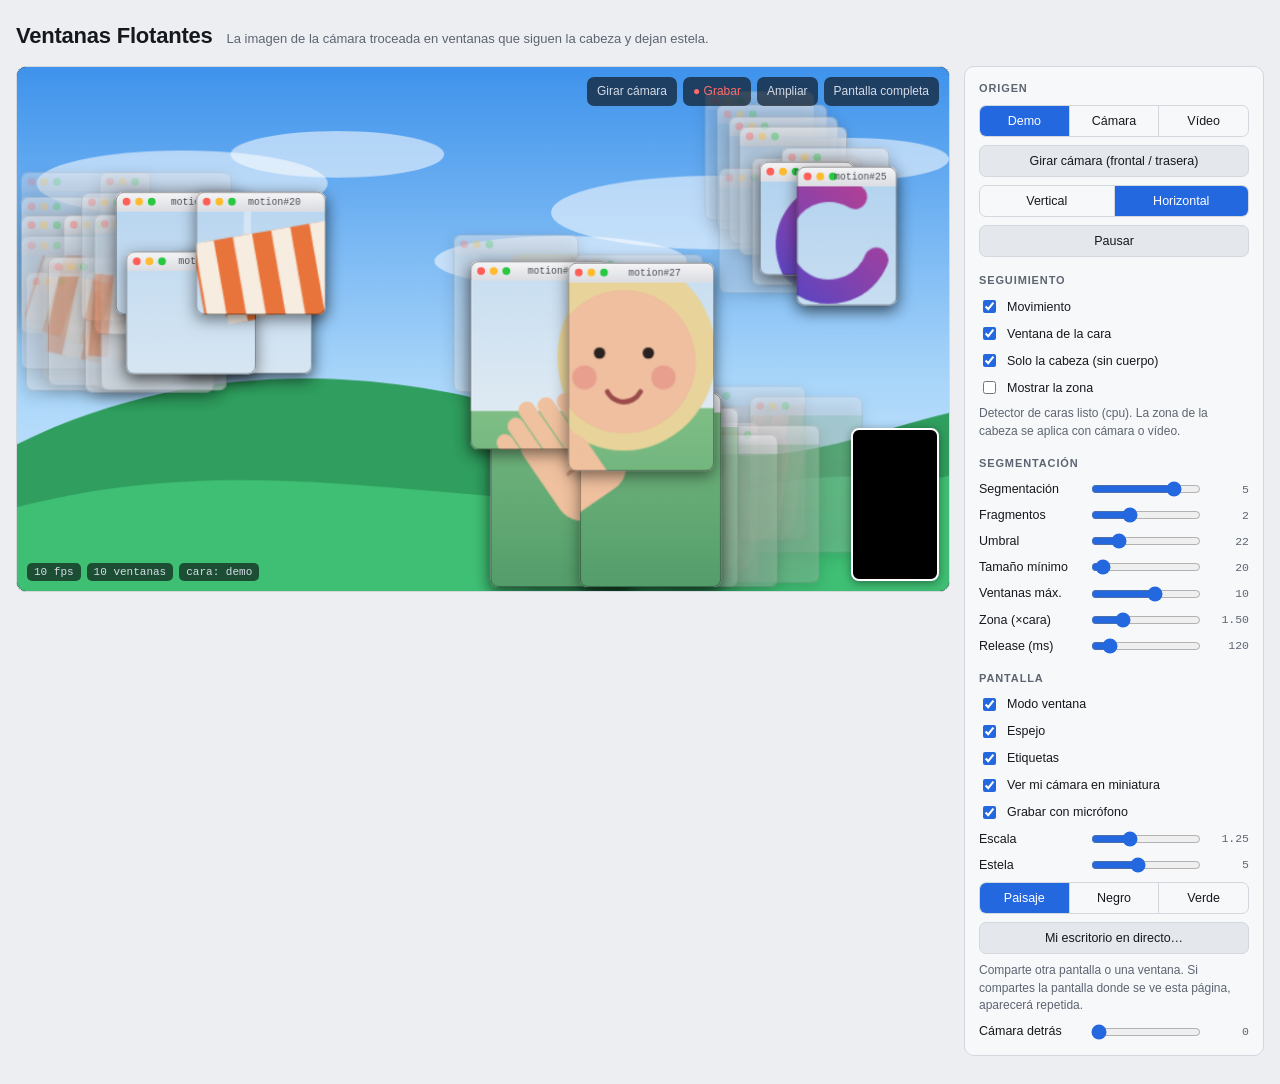
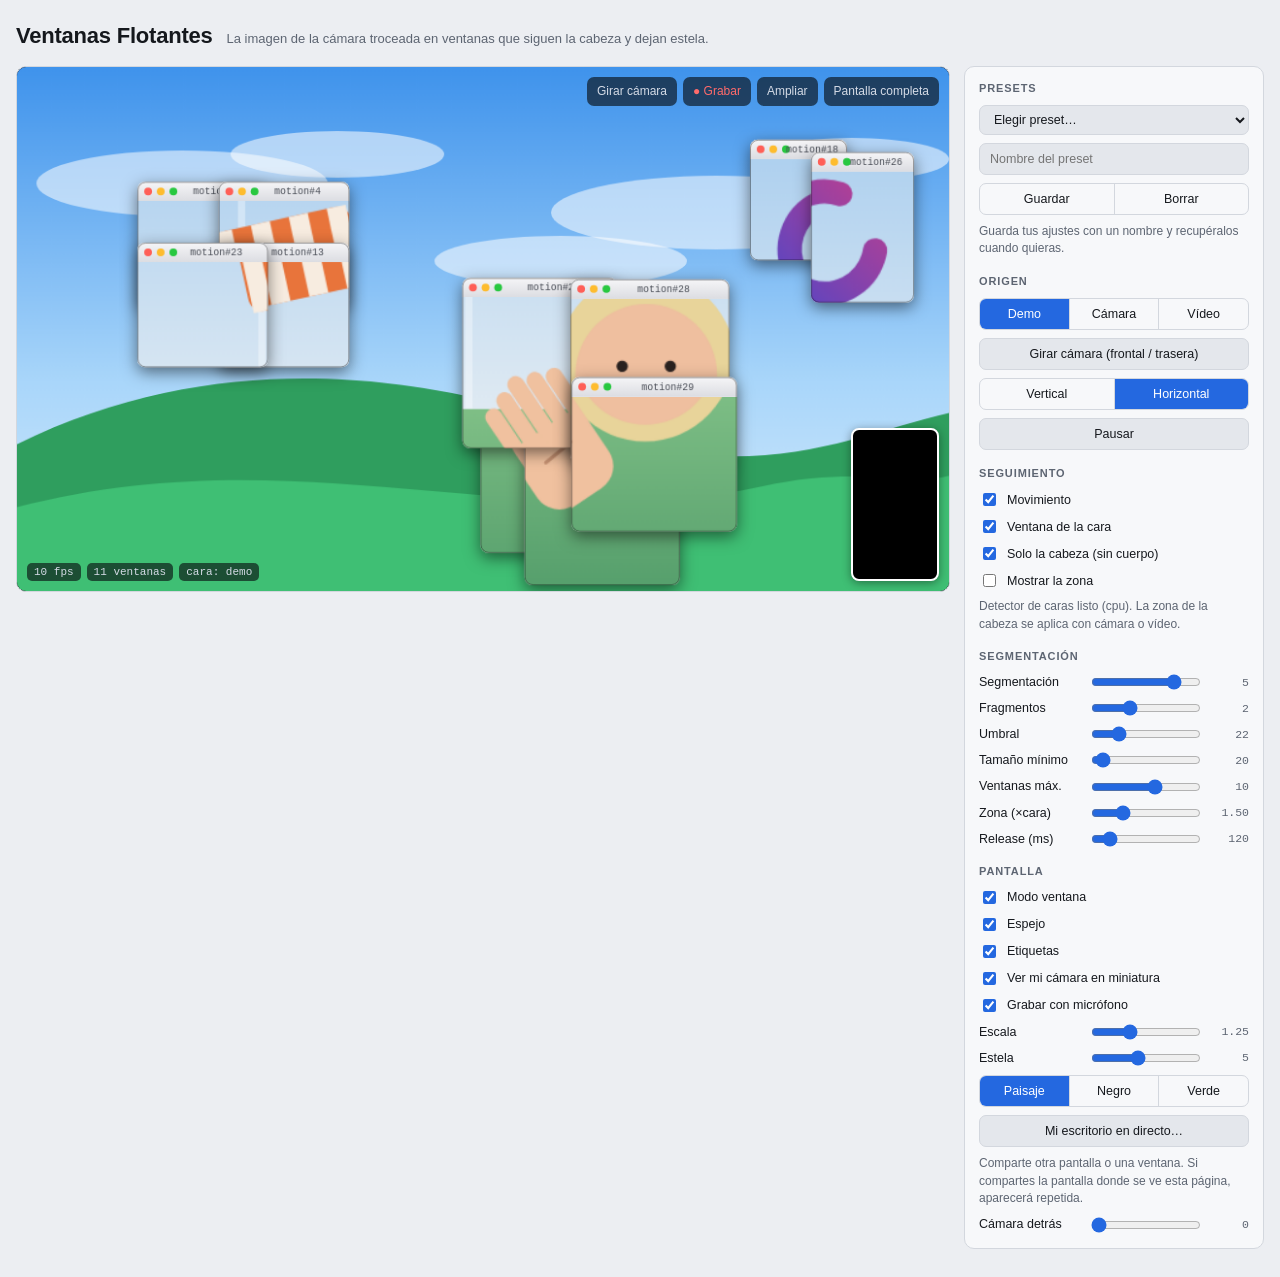
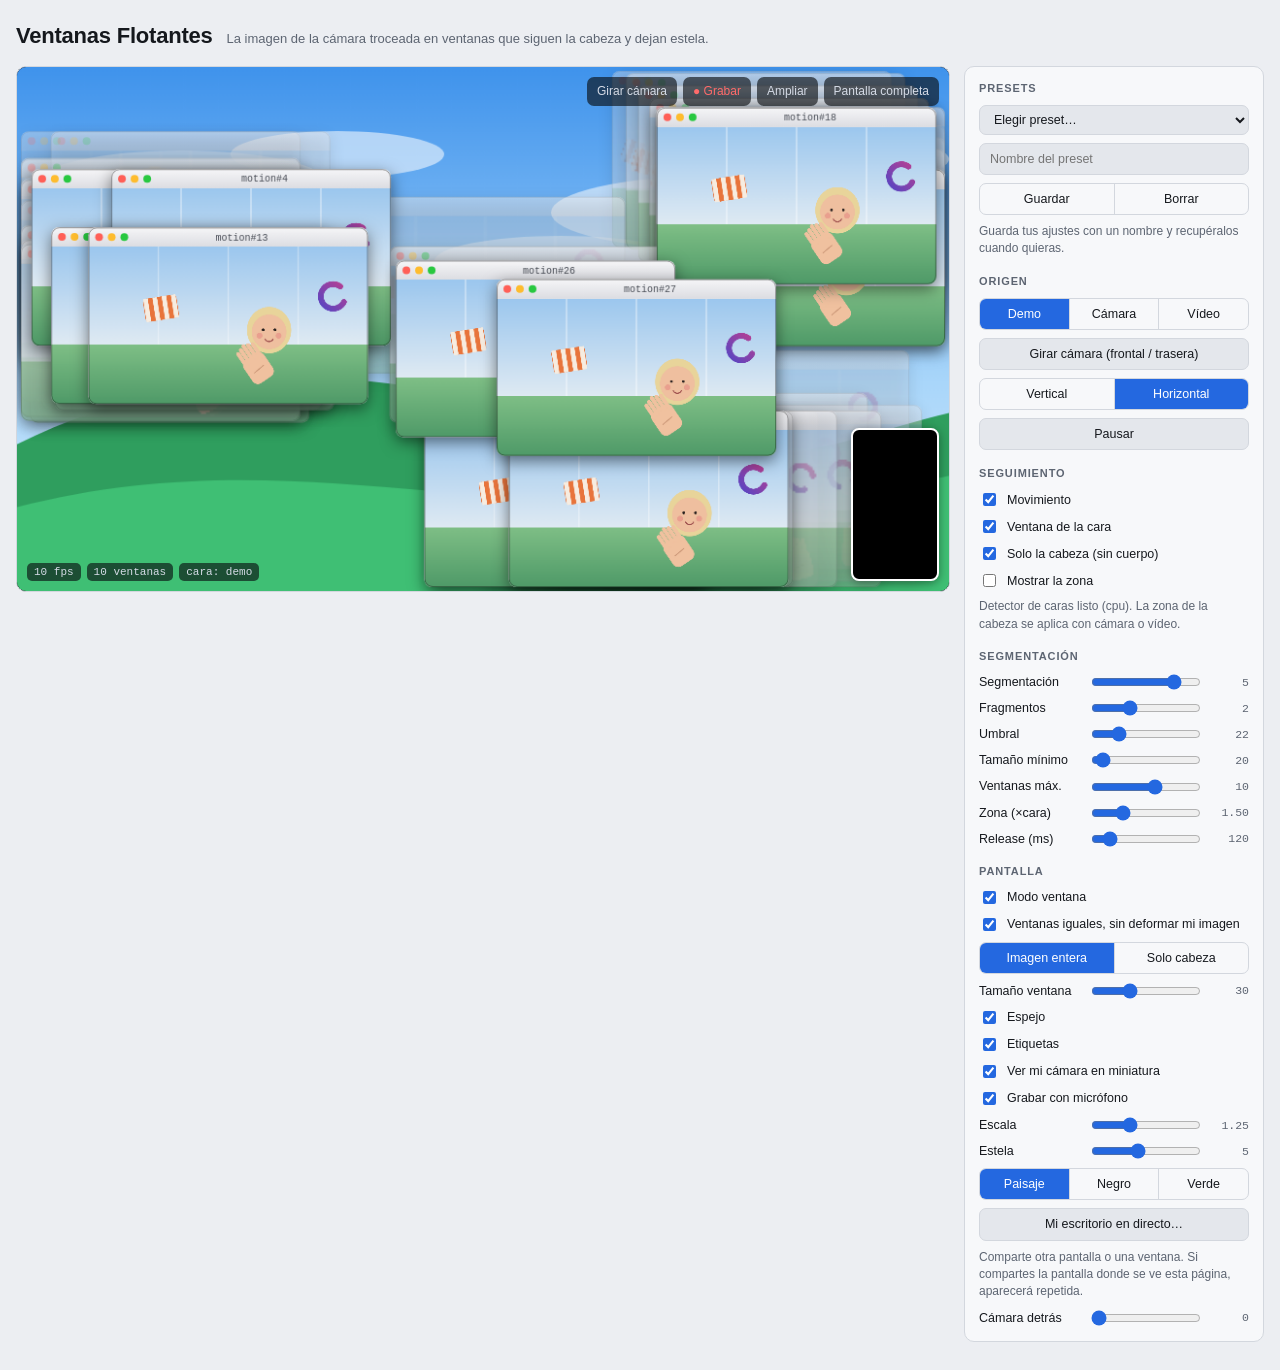
